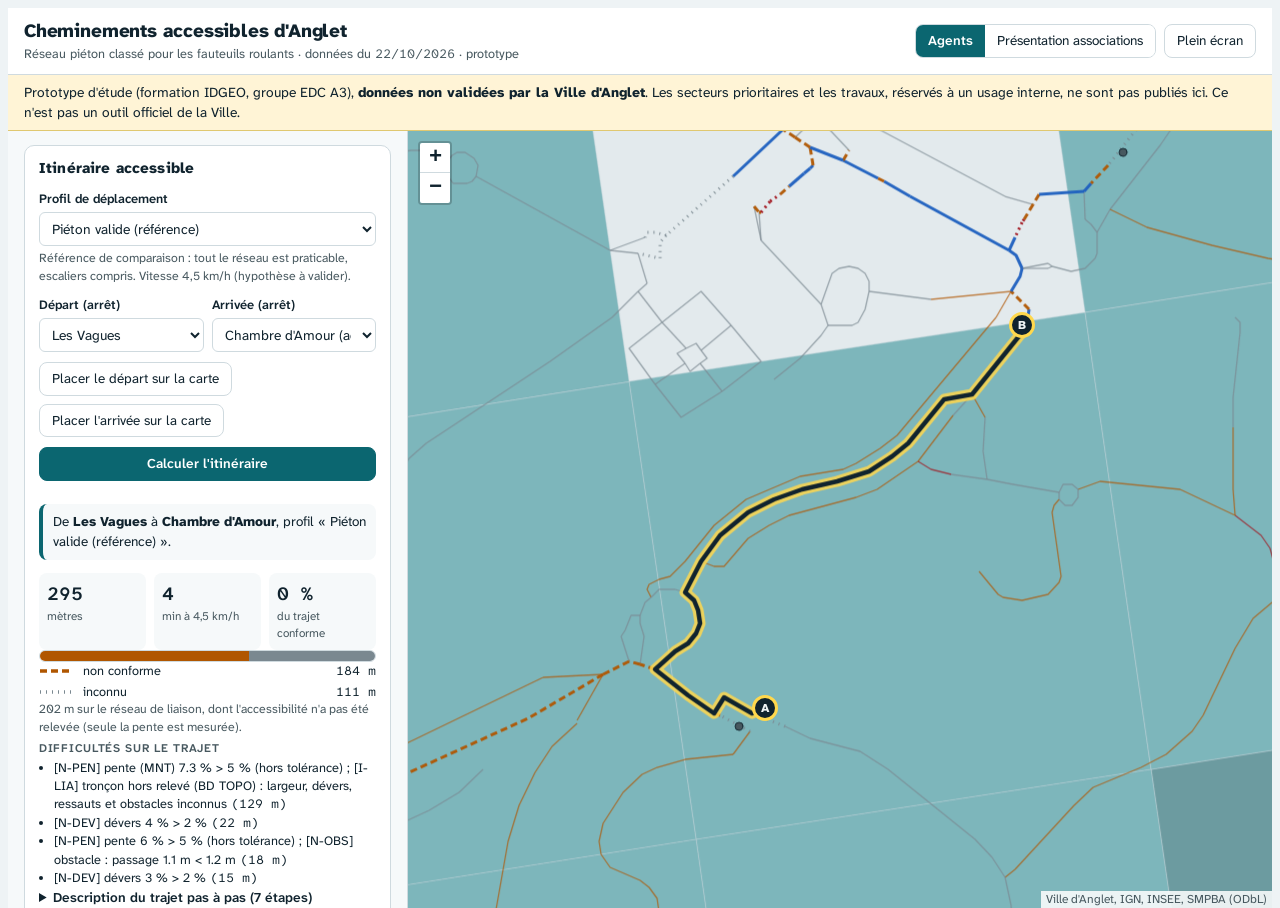
==== prototype/index.html @ 95d29a6c "Prototype de l'application PMR : version publique (sans secteurs prioritaires ni travaux) - prototyp" ====
<!doctype html>
<html lang="fr">
<head>
<meta charset="utf-8">
<meta name="viewport" content="width=device-width, initial-scale=1, viewport-fit=cover">
<title>Cheminements accessibles d'Anglet</title>
<link rel="stylesheet" href="polices/polices.css">
<style>
/* Leaflet 1.9.4, licence BSD-2 */
.leaflet-image-layer,.leaflet-layer,.leaflet-marker-icon,.leaflet-marker-shadow,.leaflet-pane,.leaflet-pane>canvas,.leaflet-pane>svg,.leaflet-tile,.leaflet-tile-container,.leaflet-zoom-box{position:absolute;left:0;top:0}.leaflet-container{overflow:hidden}.leaflet-marker-icon,.leaflet-marker-shadow,.leaflet-tile{-webkit-user-select:none;-moz-user-select:none;user-select:none;-webkit-user-drag:none}.leaflet-tile::selection{background:0 0}.leaflet-safari .leaflet-tile{image-rendering:-webkit-optimize-contrast}.leaflet-safari .leaflet-tile-container{width:1600px;height:1600px;-webkit-transform-origin:0 0}.leaflet-marker-icon,.leaflet-marker-shadow{display:block}.leaflet-container .leaflet-overlay-pane svg{max-width:none!important;max-height:none!important}.leaflet-container .leaflet-marker-pane img,.leaflet-container .leaflet-shadow-pane img,.leaflet-container .leaflet-tile,.leaflet-container .leaflet-tile-pane img,.leaflet-container img.leaflet-image-layer{max-width:none!important;max-height:none!important;width:auto;padding:0}.leaflet-container img.leaflet-tile{mix-blend-mode:plus-lighter}.leaflet-container.leaflet-touch-zoom{-ms-touch-action:pan-x pan-y;touch-action:pan-x pan-y}.leaflet-container.leaflet-touch-drag{-ms-touch-action:pinch-zoom;touch-action:none;touch-action:pinch-zoom}.leaflet-container.leaflet-touch-drag.leaflet-touch-zoom{-ms-touch-action:none;touch-action:none}.leaflet-container{-webkit-tap-highlight-color:transparent}.leaflet-container a{-webkit-tap-highlight-color:rgba(51,181,229,.4)}.leaflet-tile{filter:inherit;visibility:hidden}.leaflet-tile-loaded{visibility:inherit}.leaflet-zoom-box{width:0;height:0;-moz-box-sizing:border-box;box-sizing:border-box;z-index:800}.leaflet-overlay-pane svg{-moz-user-select:none}.leaflet-pane{z-index:400}.leaflet-tile-pane{z-index:200}.leaflet-overlay-pane{z-index:400}.leaflet-shadow-pane{z-index:500}.leaflet-marker-pane{z-index:600}.leaflet-tooltip-pane{z-index:650}.leaflet-popup-pane{z-index:700}.leaflet-map-pane canvas{z-index:100}.leaflet-map-pane svg{z-index:200}.leaflet-vml-shape{width:1px;height:1px}.lvml{behavior:url(#default#VML);display:inline-block;position:absolute}.leaflet-control{position:relative;z-index:800;pointer-events:visiblePainted;pointer-events:auto}.leaflet-bottom,.leaflet-top{position:absolute;z-index:1000;pointer-events:none}.leaflet-top{top:0}.leaflet-right{right:0}.leaflet-bottom{bottom:0}.leaflet-left{left:0}.leaflet-control{float:left;clear:both}.leaflet-right .leaflet-control{float:right}.leaflet-top .leaflet-control{margin-top:10px}.leaflet-bottom .leaflet-control{margin-bottom:10px}.leaflet-left .leaflet-control{margin-left:10px}.leaflet-right .leaflet-control{margin-right:10px}.leaflet-fade-anim .leaflet-popup{opacity:0;-webkit-transition:opacity .2s linear;-moz-transition:opacity .2s linear;transition:opacity .2s linear}.leaflet-fade-anim .leaflet-map-pane .leaflet-popup{opacity:1}.leaflet-zoom-animated{-webkit-transform-origin:0 0;-ms-transform-origin:0 0;transform-origin:0 0}svg.leaflet-zoom-animated{will-change:transform}.leaflet-zoom-anim .leaflet-zoom-animated{-webkit-transition:-webkit-transform .25s cubic-bezier(0,0,.25,1);-moz-transition:-moz-transform .25s cubic-bezier(0,0,.25,1);transition:transform .25s cubic-bezier(0,0,.25,1)}.leaflet-pan-anim .leaflet-tile,.leaflet-zoom-anim .leaflet-tile{-webkit-transition:none;-moz-transition:none;transition:none}.leaflet-zoom-anim .leaflet-zoom-hide{visibility:hidden}.leaflet-interactive{cursor:pointer}.leaflet-grab{cursor:-webkit-grab;cursor:-moz-grab;cursor:grab}.leaflet-crosshair,.leaflet-crosshair .leaflet-interactive{cursor:crosshair}.leaflet-control,.leaflet-popup-pane{cursor:auto}.leaflet-dragging .leaflet-grab,.leaflet-dragging .leaflet-grab .leaflet-interactive,.leaflet-dragging .leaflet-marker-draggable{cursor:move;cursor:-webkit-grabbing;cursor:-moz-grabbing;cursor:grabbing}.leaflet-image-layer,.leaflet-marker-icon,.leaflet-marker-shadow,.leaflet-pane>svg path,.leaflet-tile-container{pointer-events:none}.leaflet-image-layer.leaflet-interactive,.leaflet-marker-icon.leaflet-interactive,.leaflet-pane>svg path.leaflet-interactive,svg.leaflet-image-layer.leaflet-interactive path{pointer-events:visiblePainted;pointer-events:auto}.leaflet-container{background:#ddd;outline-offset:1px}.leaflet-container a{color:#0078a8}.leaflet-zoom-box{border:2px dotted #38f;background:rgba(255,255,255,.5)}.leaflet-container{font-family:"Helvetica Neue",Arial,Helvetica,sans-serif;font-size:12px;font-size:.75rem;line-height:1.5}.leaflet-bar{box-shadow:0 1px 5px rgba(0,0,0,.65);border-radius:4px}.leaflet-bar a{background-color:#fff;border-bottom:1px solid #ccc;width:26px;height:26px;line-height:26px;display:block;text-align:center;text-decoration:none;color:#000}.leaflet-bar a,.leaflet-control-layers-toggle{background-position:50% 50%;background-repeat:no-repeat;display:block}.leaflet-bar a:focus,.leaflet-bar a:hover{background-color:#f4f4f4}.leaflet-bar a:first-child{border-top-left-radius:4px;border-top-right-radius:4px}.leaflet-bar a:last-child{border-bottom-left-radius:4px;border-bottom-right-radius:4px;border-bottom:none}.leaflet-bar a.leaflet-disabled{cursor:default;background-color:#f4f4f4;color:#bbb}.leaflet-touch .leaflet-bar a{width:30px;height:30px;line-height:30px}.leaflet-touch .leaflet-bar a:first-child{border-top-left-radius:2px;border-top-right-radius:2px}.leaflet-touch .leaflet-bar a:last-child{border-bottom-left-radius:2px;border-bottom-right-radius:2px}.leaflet-control-zoom-in,.leaflet-control-zoom-out{font:bold 18px 'Lucida Console',Monaco,monospace;text-indent:1px}.leaflet-touch .leaflet-control-zoom-in,.leaflet-touch .leaflet-control-zoom-out{font-size:22px}.leaflet-control-layers{box-shadow:0 1px 5px rgba(0,0,0,.4);background:#fff;border-radius:5px}.leaflet-control-layers-toggle{background-image:url(images/layers.png);width:36px;height:36px}.leaflet-retina .leaflet-control-layers-toggle{background-image:url(images/layers-2x.png);background-size:26px 26px}.leaflet-touch .leaflet-control-layers-toggle{width:44px;height:44px}.leaflet-control-layers .leaflet-control-layers-list,.leaflet-control-layers-expanded .leaflet-control-layers-toggle{display:none}.leaflet-control-layers-expanded .leaflet-control-layers-list{display:block;position:relative}.leaflet-control-layers-expanded{padding:6px 10px 6px 6px;color:#333;background:#fff}.leaflet-control-layers-scrollbar{overflow-y:scroll;overflow-x:hidden;padding-right:5px}.leaflet-control-layers-selector{margin-top:2px;position:relative;top:1px}.leaflet-control-layers label{display:block;font-size:13px;font-size:1.08333em}.leaflet-control-layers-separator{height:0;border-top:1px solid #ddd;margin:5px -10px 5px -6px}.leaflet-default-icon-path{background-image:url(images/marker-icon.png)}.leaflet-container .leaflet-control-attribution{background:#fff;background:rgba(255,255,255,.8);margin:0}.leaflet-control-attribution,.leaflet-control-scale-line{padding:0 5px;color:#333;line-height:1.4}.leaflet-control-attribution a{text-decoration:none}.leaflet-control-attribution a:focus,.leaflet-control-attribution a:hover{text-decoration:underline}.leaflet-attribution-flag{display:inline!important;vertical-align:baseline!important;width:1em;height:.6669em}.leaflet-left .leaflet-control-scale{margin-left:5px}.leaflet-bottom .leaflet-control-scale{margin-bottom:5px}.leaflet-control-scale-line{border:2px solid #777;border-top:none;line-height:1.1;padding:2px 5px 1px;white-space:nowrap;-moz-box-sizing:border-box;box-sizing:border-box;background:rgba(255,255,255,.8);text-shadow:1px 1px #fff}.leaflet-control-scale-line:not(:first-child){border-top:2px solid #777;border-bottom:none;margin-top:-2px}.leaflet-control-scale-line:not(:first-child):not(:last-child){border-bottom:2px solid #777}.leaflet-touch .leaflet-bar,.leaflet-touch .leaflet-control-attribution,.leaflet-touch .leaflet-control-layers{box-shadow:none}.leaflet-touch .leaflet-bar,.leaflet-touch .leaflet-control-layers{border:2px solid rgba(0,0,0,.2);background-clip:padding-box}.leaflet-popup{position:absolute;text-align:center;margin-bottom:20px}.leaflet-popup-content-wrapper{padding:1px;text-align:left;border-radius:12px}.leaflet-popup-content{margin:13px 24px 13px 20px;line-height:1.3;font-size:13px;font-size:1.08333em;min-height:1px}.leaflet-popup-content p{margin:17px 0;margin:1.3em 0}.leaflet-popup-tip-container{width:40px;height:20px;position:absolute;left:50%;margin-top:-1px;margin-left:-20px;overflow:hidden;pointer-events:none}.leaflet-popup-tip{width:17px;height:17px;padding:1px;margin:-10px auto 0;pointer-events:auto;-webkit-transform:rotate(45deg);-moz-transform:rotate(45deg);-ms-transform:rotate(45deg);transform:rotate(45deg)}.leaflet-popup-content-wrapper,.leaflet-popup-tip{background:#fff;color:#333;box-shadow:0 3px 14px rgba(0,0,0,.4)}.leaflet-container a.leaflet-popup-close-button{position:absolute;top:0;right:0;border:none;text-align:center;width:24px;height:24px;font:16px/24px Tahoma,Verdana,sans-serif;color:#757575;text-decoration:none;background:0 0}.leaflet-container a.leaflet-popup-close-button:focus,.leaflet-container a.leaflet-popup-close-button:hover{color:#585858}.leaflet-popup-scrolled{overflow:auto}.leaflet-oldie .leaflet-popup-content-wrapper{-ms-zoom:1}.leaflet-oldie .leaflet-popup-tip{width:24px;margin:0 auto}.leaflet-oldie .leaflet-control-layers,.leaflet-oldie .leaflet-control-zoom,.leaflet-oldie .leaflet-popup-content-wrapper,.leaflet-oldie .leaflet-popup-tip{border:1px solid #999}.leaflet-div-icon{background:#fff;border:1px solid #666}.leaflet-tooltip{position:absolute;padding:6px;background-color:#fff;border:1px solid #fff;border-radius:3px;color:#222;white-space:nowrap;-webkit-user-select:none;-moz-user-select:none;-ms-user-select:none;user-select:none;pointer-events:none;box-shadow:0 1px 3px rgba(0,0,0,.4)}.leaflet-tooltip.leaflet-interactive{cursor:pointer;pointer-events:auto}.leaflet-tooltip-bottom:before,.leaflet-tooltip-left:before,.leaflet-tooltip-right:before,.leaflet-tooltip-top:before{position:absolute;pointer-events:none;border:6px solid transparent;background:0 0;content:""}.leaflet-tooltip-bottom{margin-top:6px}.leaflet-tooltip-top{margin-top:-6px}.leaflet-tooltip-bottom:before,.leaflet-tooltip-top:before{left:50%;margin-left:-6px}.leaflet-tooltip-top:before{bottom:0;margin-bottom:-12px;border-top-color:#fff}.leaflet-tooltip-bottom:before{top:0;margin-top:-12px;margin-left:-6px;border-bottom-color:#fff}.leaflet-tooltip-left{margin-left:-6px}.leaflet-tooltip-right{margin-left:6px}.leaflet-tooltip-left:before,.leaflet-tooltip-right:before{top:50%;margin-top:-6px}.leaflet-tooltip-left:before{right:0;margin-right:-12px;border-left-color:#fff}.leaflet-tooltip-right:before{left:0;margin-left:-12px;border-right-color:#fff}@media print{.leaflet-control{-webkit-print-color-adjust:exact;print-color-adjust:exact}}
</style>
<style>
/* Mise en page : bandeau, puis panneau de commandes à gauche et carte à droite ;
   sous 860 px, la carte passe au-dessus et le panneau en dessous. */
:root {
  --bg: #eef3f5; --surface: #ffffff; --surface-2: #f6f9fa; --ink: #10232e; --ink-2: #47585f;
  --line: #cfdadf; --accent: #0b6670; --accent-ink: #ffffff; --focus: #c2410c;
  --map-bg: #e3eaed; --map-ink: #8a9aa2; --route: #10232e; --route-halo: #ffd84d;
  --c-ok: #1d5fbf; --c-nc: #b05600; --c-bl: #a1121b; --c-in: #7a8890;
  --th-0: #e6f2f2; --th-1: #b4dbdc; --th-2: #6fb7bb; --th-3: #2b8a92; --th-4: #0b5a62;
  --f-display: "Atkinson Hyperlegible Next", "Segoe UI", system-ui, sans-serif;
  --f-body: "Atkinson Hyperlegible Next", "Segoe UI", system-ui, sans-serif;
  --f-data: "Atkinson Hyperlegible Mono", ui-monospace, "Consolas", monospace;
  --base: 15px;
}
@media (prefers-color-scheme: dark) {
  :root:not([data-theme="light"]) {
    --bg: #0c171c; --surface: #13232a; --surface-2: #182c34; --ink: #e5eef1; --ink-2: #a9bac1;
    --line: #2b414b; --accent: #4cb5be; --accent-ink: #06191c; --focus: #ff9a5c;
    --map-bg: #0a1418; --map-ink: #3d525b; --route: #ffffff; --route-halo: #b8860b;
    --c-ok: #6ea8ff; --c-nc: #f29b3a; --c-bl: #ff6d6d; --c-in: #8d9ca4;
    --th-0: #16343a; --th-1: #1d5a60; --th-2: #2b8a92; --th-3: #5fbcc3; --th-4: #b7e7ea;
    color-scheme: dark;
  }
}
:root[data-theme="dark"] {
  --bg: #0c171c; --surface: #13232a; --surface-2: #182c34; --ink: #e5eef1; --ink-2: #a9bac1;
  --line: #2b414b; --accent: #4cb5be; --accent-ink: #06191c; --focus: #ff9a5c;
  --map-bg: #0a1418; --map-ink: #3d525b; --route: #ffffff; --route-halo: #b8860b;
  --c-ok: #6ea8ff; --c-nc: #f29b3a; --c-bl: #ff6d6d; --c-in: #8d9ca4;
  --th-0: #16343a; --th-1: #1d5a60; --th-2: #2b8a92; --th-3: #5fbcc3; --th-4: #b7e7ea;
  color-scheme: dark;
}
*, *::before, *::after { box-sizing: border-box; }
html, body { height: 100%; }
body { background: var(--bg); color: var(--ink); font-family: var(--f-body); font-size: var(--base); line-height: 1.45; }
.app { height: 100%; display: flex; flex-direction: column; font-size: var(--base); }
.app.presentation { --base: 19px; }
.saut { position: absolute; left: -9999px; top: 0; background: var(--accent); color: var(--accent-ink); padding: .5em 1em; z-index: 2000; }
.saut:focus { left: 16px; top: 8px; }
:focus-visible { outline: 3px solid var(--focus); outline-offset: 2px; }

header.bandeau { display: flex; flex-wrap: wrap; align-items: center; gap: 10px 24px; padding: 10px 16px; background: var(--surface); border-bottom: 1px solid var(--line); }
.marque { display: flex; flex-direction: column; min-width: 0; }
.marque h1 { margin: 0; font-family: var(--f-display); font-weight: 800; font-size: 1.25em; letter-spacing: -.01em; text-wrap: balance; }
.marque p { margin: 0; color: var(--ink-2); font-size: .85em; }
.modes { margin-left: auto; display: flex; flex-wrap: wrap; gap: 8px; align-items: center; }
.bascule { display: inline-flex; border: 1px solid var(--line); border-radius: 8px; overflow: hidden; }
.bascule button { font: inherit; font-size: .9em; padding: 6px 12px; border: 0; background: var(--surface); color: var(--ink); cursor: pointer; }
.bascule button[aria-pressed="true"] { background: var(--accent); color: var(--accent-ink); font-weight: 600; }
.btn { font: inherit; font-size: .9em; padding: 6px 12px; border: 1px solid var(--line); border-radius: 8px; background: var(--surface); color: var(--ink); cursor: pointer; }
.btn:hover { border-color: var(--accent); }
.btn.principal { background: var(--accent); color: var(--accent-ink); border-color: var(--accent); font-weight: 600; }

.corps { flex: 1; min-height: 0; display: grid; grid-template-columns: minmax(300px, 400px) 1fr; }
aside.panneau { min-width: 0; overflow-y: auto; background: var(--surface-2); border-right: 1px solid var(--line); padding: 14px 16px 24px; display: flex; flex-direction: column; gap: 14px; }
.carte-zone { position: relative; min-width: 0; min-height: 0; }
#carte { position: absolute; inset: 0; background: var(--map-bg); }
.leaflet-container { font-family: var(--f-body); background: var(--map-bg); }
.leaflet-control-attribution { background: color-mix(in srgb, var(--surface) 85%, transparent) !important; color: var(--ink-2) !important; }
.leaflet-control-attribution a { color: var(--accent) !important; }
.leaflet-bar a { background: var(--surface); color: var(--ink); border-color: var(--line); }

section.bloc { background: var(--surface); border: 1px solid var(--line); border-radius: 10px; padding: 12px 14px; display: flex; flex-direction: column; gap: 10px; }
section.bloc > h2 { margin: 0; font-family: var(--f-display); font-size: 1em; font-weight: 800; letter-spacing: .01em; }
.etiquette { font-size: .78em; font-weight: 600; text-transform: uppercase; letter-spacing: .06em; color: var(--ink-2); }
.champ { display: flex; flex-direction: column; gap: 4px; min-width: 0; }
.champ label { font-size: .85em; font-weight: 600; }
select, input[type="date"] { font: inherit; font-size: .92em; padding: 6px 8px; border: 1px solid var(--line); border-radius: 6px; background: var(--surface); color: var(--ink); width: 100%; min-width: 0; }
.ligne { display: flex; flex-wrap: wrap; gap: 8px; align-items: end; }
.ligne > .champ { flex: 1 1 140px; }
.case { display: flex; gap: 8px; align-items: flex-start; font-size: .9em; }
.case input { margin-top: .25em; accent-color: var(--accent); }
.aide { font-size: .82em; color: var(--ink-2); margin: 0; }
.donnee { font-family: var(--f-data); font-variant-numeric: tabular-nums; }

.resume { display: grid; grid-template-columns: repeat(3, 1fr); gap: 8px; }
.resume div { background: var(--surface-2); border-radius: 8px; padding: 8px; display: flex; flex-direction: column; }
.resume b { font-family: var(--f-data); font-size: 1.25em; font-variant-numeric: tabular-nums; }
.resume span { font-size: .78em; color: var(--ink-2); }
.barre { display: flex; height: 12px; border-radius: 6px; overflow: hidden; border: 1px solid var(--line); }
.barre i { display: block; height: 100%; }
.repartition { display: grid; grid-template-columns: auto 1fr auto; gap: 2px 10px; font-size: .85em; align-items: center; }
.etat { padding: 8px 10px; border-radius: 8px; font-size: .9em; border-left: 4px solid var(--accent); background: var(--surface-2); }
.etat.alerte { border-left-color: var(--c-bl); }
ol.etapes { margin: 0; padding-left: 1.4em; font-size: .88em; display: flex; flex-direction: column; gap: 3px; }
ol.etapes .classe { font-weight: 600; }
ul.alertes { margin: 0; padding-left: 1.2em; font-size: .85em; }

.legende { display: grid; grid-template-columns: 34px 1fr; gap: 4px 10px; align-items: center; font-size: .85em; }
.legende svg { display: block; }
.echelle-th { display: flex; flex-direction: column; gap: 3px; font-size: .82em; }
.echelle-th div { display: flex; gap: 8px; align-items: center; }
.echelle-th i { width: 22px; height: 12px; border: 1px solid var(--line); display: inline-block; }

.tableau { overflow-x: auto; }
table { border-collapse: collapse; width: 100%; font-size: .8em; }
th, td { border-bottom: 1px solid var(--line); padding: 4px 6px; text-align: right; white-space: nowrap; }
th:first-child, td:first-child { text-align: left; white-space: normal; }
th { color: var(--ink-2); font-weight: 600; }
details summary { cursor: pointer; font-weight: 600; font-size: .9em; }
.bulle { font-size: 13px; line-height: 1.35; }
.bulle b { font-weight: 700; }
.marqueur { width: 26px; height: 26px; border-radius: 50%; background: var(--route); color: var(--bg); font-weight: 800; display: grid; place-items: center; border: 3px solid var(--route-halo); font-family: var(--f-display); }
.note-proto { font-size: .78em; color: var(--ink-2); border-top: 1px dashed var(--line); padding-top: 8px; margin: 0; }

.presentation .agents-seul { display: none !important; }
.presentation aside.panneau { gap: 18px; }
@media (max-width: 860px) {
  html, body { height: auto; }
  .app { height: auto; }
  .corps { display: flex; flex-direction: column; }
  .carte-zone { height: 62svh; min-height: 340px; order: 1; }
  aside.panneau { order: 2; border-right: 0; border-top: 1px solid var(--line); overflow: visible; }
  .modes { margin-left: 0; }
}
@media (max-width: 480px) { .ligne > .champ { flex-basis: 100%; } .modes { width: 100%; } }
@media (prefers-reduced-motion: reduce) { * { scroll-behavior: auto !important; transition: none !important; } }
</style>

</head>
<body>
<div class="app" id="app">
  <a class="saut" href="#bloc-itineraire">Aller au calcul d'itinéraire</a>
  <header class="bandeau">
    <div class="marque">
      <h1>Cheminements accessibles d'Anglet</h1>
      <p>Réseau piéton classé pour les fauteuils roulants · données du <span id="date-donnees" class="donnee"></span> · prototype</p>
    </div>
    <div class="modes">
      <div class="bascule" role="group" aria-label="Public">
        <button type="button" id="mode-agents" aria-pressed="true">Agents</button>
        <button type="button" id="mode-presentation" aria-pressed="false">Présentation associations</button>
      </div>
      <button type="button" class="btn" id="plein-ecran">Plein écran</button>
    </div>
  </header>

  <p role="note" style="margin:0;padding:.55em 16px;background:#fff4d6;color:#10232e;border-bottom:1px solid #e0c870;font-size:.92em">Prototype d'étude (formation IDGEO, groupe EDC A3), <b>données non validées par la Ville d'Anglet</b>. Les secteurs prioritaires et les travaux, réservés à un usage interne, ne sont pas publiés ici. Ce n'est pas un outil officiel de la Ville.</p>
  <div class="corps">
    <aside class="panneau" aria-label="Commandes et résultats">
      <section class="bloc" id="bloc-itineraire" aria-labelledby="t-itineraire">
        <h2 id="t-itineraire">Itinéraire accessible</h2>
        <div class="champ">
          <label for="profil">Profil de déplacement</label>
          <select id="profil"></select>
          <p class="aide" id="profil-aide"></p>
        </div>
        <div class="ligne">
          <div class="champ"><label for="depart">Départ (arrêt)</label><select id="depart"></select></div>
          <div class="champ"><label for="arrivee">Arrivée (arrêt)</label><select id="arrivee"></select></div>
        </div>
        <div class="ligne">
          <button type="button" class="btn" id="placer-depart">Placer le départ sur la carte</button>
          <button type="button" class="btn" id="placer-arrivee">Placer l'arrivée sur la carte</button>
        </div>
        <div class="ligne interne">
          <div class="champ"><label for="date-trajet">Date du trajet</label><input type="date" id="date-trajet"></div>
          <label class="case" for="eviter-travaux"><input type="checkbox" id="eviter-travaux" checked> <span>Éviter les chantiers en cours à cette date</span></label>
        </div>
        <button type="button" class="btn principal" id="calculer">Calculer l'itinéraire</button>
        <div id="resultat" aria-live="polite"></div>
      </section>

      <section class="bloc" aria-labelledby="t-couches">
        <h2 id="t-couches">Couches</h2>
        <label class="case" for="c-releve"><input type="checkbox" id="c-releve" checked> <span>Cheminements relevés (standard CNIG)</span></label>
        <label class="case" for="c-liaison"><input type="checkbox" id="c-liaison" checked> <span>Réseau de liaison (BD TOPO, non relevé)</span></label>
        <label class="case" for="c-arrets"><input type="checkbox" id="c-arrets" checked> <span>Arrêts de bus</span></label>
        <label class="case agents-seul interne" for="c-prioritaires"><input type="checkbox" id="c-prioritaires"> <span>Tronçons à aménager en priorité (document de travail)</span></label>
        <div class="legende" id="legende" role="group" aria-label="Légende du réseau"></div>
      </section>

      <section class="bloc interne" aria-labelledby="t-travaux">
        <h2 id="t-travaux">Travaux sur une période</h2>
        <div class="ligne">
          <div class="champ"><label for="periode-debut">Du</label><input type="date" id="periode-debut"></div>
          <div class="champ"><label for="periode-fin">Au</label><input type="date" id="periode-fin"></div>
        </div>
        <div id="liste-chantiers" aria-live="polite"></div>
      </section>

      <section class="bloc" aria-labelledby="t-theme">
        <h2 id="t-theme">Carte thématique</h2>
        <div class="champ">
          <label for="theme">Indicateur</label>
          <select id="theme"></select>
        </div>
        <div class="echelle-th" id="echelle-theme"></div>
        <details class="agents-seul" id="details-quartiers">
          <summary>Tableau des indicateurs par quartier</summary>
          <div class="tableau" id="tableau-quartiers"></div>
        </details>
      </section>

      <p class="note-proto">Prototype de démonstration. En production, cette interface est servie par le portail geOrchestra de la collectivité : l'accès « agents » et les couches de travail passent par l'authentification (annuaire, rôles), les itinéraires sont calculés par pgRouting sur le serveur. Sources : Ville d'Anglet (relevé CNIG), IGN (BD TOPO, LiDAR HD), INSEE (Filosofi), Syndicat des mobilités Pays Basque-Adour (GTFS, ODbL). Traitement : groupe EDC A3 (IDGEO).</p>
    </aside>

    <div class="carte-zone">
      <div id="carte" role="region" aria-label="Carte du réseau piéton. Les résultats d'itinéraire sont aussi décrits en texte dans le panneau."></div>
    </div>
  </div>
</div>

<script type="application/json" id="donnees">{"meta":{"date":"2026-10-22","x0":-160000,"y0":4340000,"k":100000,"duree_max":45.0,"public":true},"profils":{"pieton":{"nom":"Piéton valide (référence)","vitesse":4.5,"aide":"Référence de comparaison : tout le réseau est praticable, escaliers compris. Vitesse 4,5 km/h (hypothèse à valider).","ecarts":[]},"fre":{"nom":"Fauteuil roulant électrique","vitesse":4.0,"aide":"Évite les tronçons bloquants (escalier, pente > 12 %, passage < 0,80 m, ressaut > 4 cm). Accepte les tronçons non conformes en les pénalisant (x 1,5) et les tronçons non mesurés (x 1,25). Vitesse 4 km/h.","ecarts":[[3,1.5,1.5],[5,1.25,1.25],[6,null,null],[7,1.5,1.5],[8,1.5,1.5],[9,1.5,1.5],[10,1.5,1.5],[12,1.5,1.5],[14,1.5,1.5],[15,1.5,1.5],[17,1.5,1.5],[18,1.5,1.5],[20,1.5,1.5],[21,1.5,1.5],[22,1.5,1.5],[25,1.5,1.5],[26,1.5,1.5],[28,1.5,1.5],[31,1.5,1.5],[33,null,null],[35,1.5,1.5],[36,1.5,1.5],[37,1.25,1.25],[38,1.5,1.5],[40,1.5,1.5],[42,1.5,1.5],[43,1.5,1.5],[44,1.5,1.5],[45,null,null],[46,1.25,1.25],[47,1.5,1.5],[48,1.5,1.5],[49,null,null],[50,1.5,1.5],[51,1.5,1.5],[53,1.5,1.5],[55,1.5,1.5],[56,null,null],[57,1.5,1.5],[61,1.5,1.5],[64,1.5,1.5],[65,1.5,1.5],[67,1.5,1.5],[68,1.5,1.5],[70,1.5,1.5],[73,1.5,1.5],[75,1.5,1.5],[76,1.5,1.5],[78,1.5,1.5],[79,1.5,1.5],[81,1.5,1.5],[82,1.5,1.5],[83,1.25,1.25],[84,null,null],[85,null,null],[86,1.25,1.25],[87,1.5,1.5],[90,null,null],[91,1.5,1.5],[93,1.5,1.5],[94,1.5,1.5],[95,1.5,1.5],[97,null,null],[98,1.5,1.5],[99,1.25,1.25],[100,1.5,1.5],[102,1.5,1.5],[104,null,null],[106,1.25,1.25],[107,1.5,1.5],[110,1.5,1.5],[111,null,null],[113,1.5,1.5],[114,1.5,1.5],[115,1.5,1.5],[116,null,null],[117,null,null],[118,1.5,1.5],[119,1.5,1.5],[120,1.5,1.5],[121,1.25,1.25],[122,1.5,1.5],[125,1.5,1.5],[126,1.5,1.5],[128,1.5,1.5],[130,1.5,1.5],[133,1.5,1.5],[134,null,null],[135,1.5,1.5],[136,null,null],[137,1.5,1.5],[138,null,null],[140,1.5,1.5],[142,1.5,1.5],[143,1.25,1.25],[145,null,null],[146,1.5,1.5],[147,1.5,1.5],[150,1.5,1.5],[151,1.5,1.5],[152,1.5,1.5],[153,null,null],[155,1.25,1.25],[156,1.5,1.5],[157,null,null],[159,1.5,1.5],[160,1.5,1.5],[161,1.5,1.5],[162,1.5,1.5],[163,1.25,1.25],[165,1.5,1.5],[166,1.5,1.5],[167,1.5,1.5],[168,1.5,1.5],[170,1.5,1.5],[171,null,null],[172,1.5,1.5],[173,1.25,1.25],[174,1.5,1.5],[175,1.5,1.5],[177,1.5,1.5],[179,1.5,1.5],[180,1.5,1.5],[181,null,null],[182,1.5,1.5],[183,null,null],[184,null,null],[185,null,null],[187,1.25,1.25],[188,1.5,1.5],[189,1.5,1.5],[191,1.5,1.5],[192,1.5,1.5],[193,null,null],[196,1.25,1.25],[197,1.5,1.5],[199,1.5,1.5],[200,1.5,1.5],[202,1.5,1.5],[203,1.5,1.5],[204,1.5,1.5],[205,1.5,1.5],[208,1.25,1.25],[209,null,null],[210,1.5,1.5],[211,null,null],[212,1.5,1.5],[213,1.5,1.5],[215,1.5,1.5],[217,null,null],[218,null,null],[220,null,null],[221,1.25,1.25],[222,1.5,1.5],[223,1.5,1.5],[224,1.5,1.5],[225,1.5,1.5],[226,1.25,1.25],[227,1.5,1.5],[230,1.5,1.5],[232,1.5,1.5],[235,null,null],[238,1.5,1.5],[239,1.5,1.5],[243,1.5,1.5],[245,1.5,1.5],[247,1.5,1.5],[249,1.5,1.5],[250,1.5,1.5],[252,1.5,1.5],[253,1.5,1.5],[254,1.25,1.25],[255,1.5,1.5],[256,1.5,1.5],[257,null,null],[259,1.5,1.5],[260,null,null],[261,1.5,1.5],[262,null,null],[263,1.5,1.5],[264,null,null],[265,1.5,1.5],[267,1.5,1.5],[269,null,null],[270,1.5,1.5],[271,1.5,1.5],[274,1.25,1.25],[275,1.25,1.25],[278,null,null],[279,1.5,1.5],[280,1.25,1.25],[282,1.5,1.5],[283,1.5,1.5],[286,1.25,1.25],[287,1.5,1.5],[288,1.5,1.5],[289,1.5,1.5],[290,1.5,1.5],[291,1.25,1.25],[293,null,null],[294,1.5,1.5],[297,1.5,1.5],[298,1.5,1.5],[300,1.5,1.5],[301,1.5,1.5],[302,1.5,1.5],[303,1.5,1.5],[305,1.5,1.5],[307,null,null],[311,1.5,1.5],[312,1.5,1.5],[313,1.5,1.5],[315,1.5,1.5],[316,1.5,1.5],[317,1.5,1.5],[318,null,null],[319,1.5,1.5],[323,1.25,1.25],[324,1.5,1.5],[325,null,null],[326,1.5,1.5],[327,1.5,1.5],[328,1.5,1.5],[329,1.5,1.5],[330,1.5,1.5],[331,1.5,1.5],[333,1.5,1.5],[335,1.5,1.5],[336,1.5,1.5],[337,1.5,1.5],[338,1.5,1.5],[341,1.25,1.25],[343,1.5,1.5],[345,1.5,1.5],[347,null,null],[348,null,null],[349,1.5,1.5],[352,1.5,1.5],[354,1.5,1.5],[355,1.25,1.25],[356,1.5,1.5],[357,1.5,1.5],[361,1.5,1.5],[362,1.5,1.5],[363,1.5,1.5],[367,1.5,1.5],[369,1.5,1.5],[370,1.5,1.5],[371,1.5,1.5],[372,1.5,1.5],[376,1.5,1.5],[378,1.5,1.5],[380,1.5,1.5],[381,1.25,1.25],[382,1.5,1.5],[383,1.25,1.25],[384,1.5,1.5],[386,1.5,1.5],[387,1.5,1.5],[388,1.5,1.5],[390,1.5,1.5],[391,1.5,1.5],[393,null,null],[394,1.5,1.5],[395,null,null],[396,1.5,1.5],[397,1.5,1.5],[398,1.5,1.5],[400,null,null],[402,1.25,1.25],[403,1.5,1.5],[405,1.5,1.5],[406,1.25,1.25],[407,1.5,1.5],[408,1.5,1.5],[409,1.5,1.5],[410,null,null],[412,1.5,1.5],[413,1.5,1.5],[417,null,null],[418,1.5,1.5],[423,1.5,1.5],[425,1.5,1.5],[427,1.5,1.5],[429,1.5,1.5],[430,null,null],[432,1.5,1.5],[433,1.5,1.5],[435,1.5,1.5],[436,1.5,1.5],[437,1.5,1.5],[439,1.5,1.5],[440,1.5,1.5],[442,null,null],[444,1.5,1.5],[445,1.5,1.5],[446,1.5,1.5],[448,1.5,1.5],[449,1.5,1.5],[450,1.5,1.5],[452,1.5,1.5],[453,1.5,1.5],[454,1.5,1.5],[455,1.5,1.5],[456,1.5,1.5],[457,1.5,1.5],[458,1.5,1.5],[459,1.5,1.5],[460,1.5,1.5],[461,1.5,1.5],[462,1.5,1.5],[463,1.5,1.5],[464,1.5,1.5],[465,null,null],[466,1.5,1.5],[467,1.5,1.5],[468,1.5,1.5],[470,1.5,1.5],[471,1.5,1.5],[472,1.5,1.5],[475,1.5,1.5],[476,null,null],[477,1.5,1.5],[479,1.5,1.5],[480,null,null],[481,1.5,1.5],[482,1.25,1.25],[484,1.5,1.5],[487,1.5,1.5],[488,1.5,1.5],[490,1.25,1.25],[491,null,null],[492,1.5,1.5],[495,1.5,1.5],[499,1.5,1.5],[500,null,null],[501,1.5,1.5],[503,1.5,1.5],[506,1.5,1.5],[507,null,null],[508,1.5,1.5],[509,1.5,1.5],[510,null,null],[511,1.25,1.25],[512,null,null],[513,1.5,1.5],[514,1.5,1.5],[515,null,null],[516,1.5,1.5],[517,1.5,1.5],[518,1.5,1.5],[519,1.5,1.5],[521,null,null],[523,1.5,1.5],[524,1.5,1.5],[525,1.5,1.5],[526,1.5,1.5],[528,1.5,1.5],[530,null,null],[532,null,null],[533,1.5,1.5],[535,1.5,1.5],[537,null,null],[538,1.5,1.5],[539,null,null],[540,1.5,1.5],[541,1.5,1.5],[542,1.25,1.25],[543,1.5,1.5],[544,null,null],[545,null,null],[546,1.5,1.5],[547,1.25,1.25],[548,1.5,1.5],[549,1.5,1.5],[550,1.5,1.5],[551,1.25,1.25],[552,null,null],[553,null,null],[554,1.5,1.5],[557,1.5,1.5],[559,1.5,1.5],[562,1.5,1.5],[566,1.25,1.25],[569,1.5,1.5],[570,1.5,1.5],[571,1.5,1.5],[572,1.5,1.5],[573,1.5,1.5],[574,1.5,1.5],[575,null,null],[576,null,null],[577,1.5,1.5],[578,null,null],[579,1.5,1.5],[580,1.5,1.5],[582,null,null],[583,1.5,1.5],[585,null,null],[587,1.5,1.5],[588,1.5,1.5],[589,1.5,1.5],[590,1.5,1.5],[591,1.5,1.5],[592,1.25,1.25],[593,1.5,1.5],[594,1.5,1.5],[595,null,null],[596,1.25,1.25],[597,1.5,1.5],[598,1.5,1.5],[601,1.5,1.5],[606,1.5,1.5],[607,1.5,1.5],[609,1.5,1.5],[610,1.5,1.5],[611,null,null],[613,1.5,1.5],[614,1.5,1.5],[617,1.5,1.5],[620,1.5,1.5],[621,null,null],[623,1.5,1.5],[624,1.5,1.5],[625,1.5,1.5],[626,null,null],[628,1.5,1.5],[630,1.5,1.5],[631,1.5,1.5],[632,1.5,1.5],[633,1.5,1.5],[635,1.5,1.5],[636,1.5,1.5],[638,1.5,1.5],[640,null,null],[641,1.5,1.5],[642,1.5,1.5],[643,1.5,1.5],[644,1.5,1.5],[645,1.5,1.5],[648,1.5,1.5],[649,null,null],[650,1.25,1.25],[652,1.5,1.5],[653,null,null],[654,1.5,1.5],[656,1.5,1.5],[657,null,null],[658,1.5,1.5],[659,1.5,1.5],[660,null,null],[661,1.5,1.5],[662,null,null],[663,1.5,1.5],[665,1.5,1.5],[666,1.5,1.5],[668,1.5,1.5],[669,1.25,1.25],[670,null,null],[671,1.5,1.5],[672,1.5,1.5],[674,1.5,1.5],[676,1.5,1.5],[677,1.5,1.5],[678,1.5,1.5],[679,1.5,1.5],[680,1.5,1.5],[682,1.5,1.5],[683,1.5,1.5],[684,1.5,1.5],[687,1.5,1.5],[689,1.5,1.5],[691,1.25,1.25],[694,1.5,1.5],[696,1.5,1.5],[697,1.5,1.5],[700,1.5,1.5],[701,1.5,1.5],[703,null,null],[704,1.5,1.5],[705,1.5,1.5],[707,1.5,1.5],[708,1.5,1.5],[709,1.5,1.5],[710,1.5,1.5],[711,1.5,1.5],[712,1.5,1.5],[714,1.5,1.5],[715,1.5,1.5],[719,null,null],[720,null,null],[721,1.5,1.5],[722,1.5,1.5],[723,1.5,1.5],[724,1.5,1.5],[725,1.5,1.5],[727,1.5,1.5],[728,null,null],[730,null,null],[733,1.5,1.5],[734,1.5,1.5],[735,1.5,1.5],[736,1.5,1.5],[740,1.5,1.5],[742,null,null],[744,1.5,1.5],[745,1.5,1.5],[746,1.25,1.25],[747,1.5,1.5],[748,1.5,1.5],[750,1.5,1.5],[751,1.5,1.5],[753,1.25,1.25],[755,1.5,1.5],[756,1.5,1.5],[757,1.5,1.5],[758,null,null],[759,1.5,1.5],[760,1.5,1.5],[761,null,null],[762,1.5,1.5],[764,1.25,1.25],[765,null,null],[767,1.25,1.25],[769,1.5,1.5],[771,1.5,1.5],[772,1.5,1.5],[773,1.5,1.5],[774,1.5,1.5],[777,null,null],[778,1.5,1.5],[779,1.25,1.25],[780,1.5,1.5],[781,null,null],[782,1.5,1.5],[783,1.5,1.5],[784,1.25,1.25],[785,1.5,1.5],[786,null,null],[787,1.5,1.5],[788,null,null],[789,1.25,1.25],[792,1.5,1.5],[793,1.5,1.5],[795,null,null],[796,1.5,1.5],[798,null,null],[799,1.5,1.5],[800,null,null],[802,1.25,1.25],[805,1.5,1.5],[806,1.5,1.5],[807,1.5,1.5],[809,null,null],[810,null,null],[811,1.5,1.5],[812,null,null],[813,1.5,1.5],[814,1.5,1.5],[815,1.5,1.5],[817,1.5,1.5],[818,1.5,1.5],[819,1.5,1.5],[820,1.5,1.5],[821,1.5,1.5],[822,1.5,1.5],[823,null,null],[824,1.5,1.5],[825,null,null],[826,1.5,1.5],[827,1.5,1.5],[828,null,null],[830,1.5,1.5],[831,1.5,1.5],[832,1.25,1.25],[833,1.5,1.5],[834,1.5,1.5],[835,1.5,1.5],[837,1.5,1.5],[838,1.5,1.5],[839,1.5,1.5],[843,1.5,1.5],[846,null,null],[847,1.5,1.5],[848,1.5,1.5],[849,1.5,1.5],[850,1.5,1.5],[851,1.5,1.5],[852,1.5,1.5],[855,1.5,1.5],[857,1.5,1.5],[858,1.5,1.5],[859,1.5,1.5],[860,1.5,1.5],[863,1.5,1.5],[865,1.5,1.5],[867,1.5,1.5],[868,1.5,1.5],[869,null,null],[870,1.5,1.5],[871,1.5,1.5],[872,1.5,1.5],[873,1.5,1.5],[875,1.25,1.25],[876,1.25,1.25],[877,1.5,1.5],[878,1.5,1.5],[880,null,null],[881,1.5,1.5],[882,1.5,1.5],[883,1.5,1.5],[884,1.5,1.5],[885,1.5,1.5],[886,1.5,1.5],[887,1.5,1.5],[888,1.25,1.25],[890,null,null],[891,1.5,1.5],[893,1.5,1.5],[894,1.5,1.5],[896,null,null],[897,1.5,1.5],[900,1.5,1.5],[902,1.25,1.25],[905,1.25,1.25],[907,null,null],[909,1.5,1.5],[910,null,null],[911,1.25,1.25],[914,1.5,1.5],[916,1.5,1.5],[917,1.5,1.5],[918,1.5,1.5],[921,null,null],[922,1.5,1.5],[924,1.5,1.5],[926,1.5,1.5],[927,1.5,1.5],[928,1.5,1.5],[930,1.5,1.5],[932,1.5,1.5],[933,1.5,1.5],[934,1.5,1.5],[935,1.5,1.5],[936,1.5,1.5],[937,1.5,1.5],[938,1.5,1.5],[939,null,null],[940,1.25,1.25],[944,1.5,1.5],[945,1.5,1.5],[947,1.5,1.5],[948,1.5,1.5],[949,1.5,1.5],[950,1.5,1.5],[951,1.25,1.25],[952,null,null],[953,null,null],[956,null,null],[957,1.5,1.5],[959,1.5,1.5],[961,1.5,1.5],[967,null,null],[968,1.5,1.5],[972,1.5,1.5],[974,1.5,1.5],[976,1.5,1.5],[977,null,null],[979,null,null],[980,1.25,1.25],[981,1.5,1.5],[982,1.5,1.5],[984,null,null],[986,1.25,1.25],[987,1.5,1.5],[990,1.5,1.5],[991,1.5,1.5],[992,1.5,1.5],[994,1.5,1.5],[995,1.5,1.5],[998,null,null],[1000,null,null],[1001,null,null],[1002,null,null],[1003,null,null],[1005,1.5,1.5],[1006,null,null],[1007,1.5,1.5],[1008,1.5,1.5],[1009,1.5,1.5],[1010,null,null],[1013,1.5,1.5],[1014,1.5,1.5],[1015,1.5,1.5],[1016,1.5,1.5],[1018,null,null],[1019,1.5,1.5],[1021,1.5,1.5],[1022,1.25,1.25],[1024,1.5,1.5],[1025,1.5,1.5],[1026,1.5,1.5],[1028,1.5,1.5],[1030,1.5,1.5],[1031,null,null],[1032,1.5,1.5],[1033,1.5,1.5],[1034,1.5,1.5],[1035,1.5,1.5],[1037,1.5,1.5],[1039,1.25,1.25],[1041,1.5,1.5],[1044,1.5,1.5],[1046,1.5,1.5],[1049,1.5,1.5],[1050,1.5,1.5],[1051,1.25,1.25],[1053,1.25,1.25],[1054,1.5,1.5],[1055,1.5,1.5],[1056,1.25,1.25],[1058,1.5,1.5],[1060,1.5,1.5],[1064,null,null],[1066,1.25,1.25],[1067,1.5,1.5],[1068,1.5,1.5],[1070,1.5,1.5],[1071,1.5,1.5],[1072,1.5,1.5],[1074,null,null],[1075,null,null],[1077,1.5,1.5],[1079,1.5,1.5],[1081,1.5,1.5],[1082,1.5,1.5],[1084,null,null],[1085,1.5,1.5],[1086,1.5,1.5],[1088,1.25,1.25],[1089,1.5,1.5],[1090,1.5,1.5],[1093,1.5,1.5],[1095,1.5,1.5],[1097,1.5,1.5],[1099,1.5,1.5],[1100,1.5,1.5],[1101,1.5,1.5],[1102,1.5,1.5],[1103,null,null],[1105,1.25,1.25],[1107,1.25,1.25],[1109,null,null],[1111,null,null],[1113,1.25,1.25],[1114,null,null],[1115,1.5,1.5],[1117,1.5,1.5],[1119,1.5,1.5],[1121,1.25,1.25],[1123,1.5,1.5],[1124,null,null],[1125,1.5,1.5],[1127,1.25,1.25],[1129,1.5,1.5],[1130,1.5,1.5],[1131,1.5,1.5],[1132,1.5,1.5],[1134,1.5,1.5],[1136,1.5,1.5],[1137,1.5,1.5],[1139,1.25,1.25],[1140,1.5,1.5],[1141,null,null],[1143,1.5,1.5],[1144,1.5,1.5],[1145,1.5,1.5],[1146,1.5,1.5],[1147,1.5,1.5],[1148,1.5,1.5],[1149,1.5,1.5],[1150,1.5,1.5],[1151,1.5,1.5],[1154,1.5,1.5],[1156,1.5,1.5],[1157,1.5,1.5],[1160,1.5,1.5],[1162,1.5,1.5],[1163,1.5,1.5],[1164,1.5,1.5],[1166,1.5,1.5],[1167,1.5,1.5],[1169,1.5,1.5],[1170,1.5,1.5],[1171,1.5,1.5],[1172,1.25,1.25],[1175,1.5,1.5],[1177,1.5,1.5],[1180,1.5,1.5],[1182,1.5,1.5],[1187,null,null],[1188,1.25,1.25],[1189,1.5,1.5],[1190,1.25,1.25],[1191,1.25,1.25],[1192,1.25,1.25],[1193,1.5,1.5],[1194,1.25,1.25],[1195,1.25,1.25],[1196,1.25,1.25],[1197,1.5,1.5],[1198,1.25,1.25],[1199,1.25,1.25],[1200,1.25,1.25],[1201,1.25,1.25],[1202,1.5,1.5],[1203,1.25,1.25],[1204,1.25,1.25],[1205,1.25,1.25],[1206,1.25,1.25],[1207,1.25,1.25],[1208,1.25,1.25],[1209,1.5,1.5],[1210,1.25,1.25],[1211,1.25,1.25],[1212,1.5,1.5],[1213,1.25,1.25],[1214,1.5,1.5],[1215,1.25,1.25],[1216,1.25,1.25],[1217,1.5,1.5],[1218,1.25,1.25],[1219,1.25,1.25],[1220,1.25,1.25],[1221,1.25,1.25],[1222,1.25,1.25],[1223,1.25,1.25],[1224,1.5,1.5],[1225,1.25,1.25],[1226,1.25,1.25],[1227,1.25,1.25],[1228,1.25,1.25],[1229,1.25,1.25],[1230,1.25,1.25],[1231,1.25,1.25],[1232,1.5,1.5],[1233,1.25,1.25],[1234,1.25,1.25],[1235,1.5,1.5],[1236,1.25,1.25],[1237,1.25,1.25],[1238,1.5,1.5],[1239,null,null],[1240,1.5,1.5],[1241,1.5,1.5],[1242,1.5,1.5],[1243,1.25,1.25],[1244,1.25,1.25],[1245,1.25,1.25],[1246,1.25,1.25],[1247,1.25,1.25],[1248,1.25,1.25],[1249,1.5,1.5],[1250,1.5,1.5],[1251,1.25,1.25],[1252,1.25,1.25],[1253,1.25,1.25],[1254,1.25,1.25],[1255,1.25,1.25],[1256,1.25,1.25],[1257,1.25,1.25],[1258,1.25,1.25],[1259,1.25,1.25],[1260,1.25,1.25],[1261,1.25,1.25],[1262,1.25,1.25],[1263,1.25,1.25],[1264,1.25,1.25],[1265,1.25,1.25],[1266,1.25,1.25],[1267,1.25,1.25],[1268,1.25,1.25],[1269,1.25,1.25],[1270,1.25,1.25],[1271,1.25,1.25],[1272,1.25,1.25],[1273,1.25,1.25],[1274,1.25,1.25],[1275,1.25,1.25],[1276,1.25,1.25],[1277,1.25,1.25],[1278,1.25,1.25],[1279,1.25,1.25],[1280,1.25,1.25],[1281,1.25,1.25],[1282,1.25,1.25],[1283,1.25,1.25],[1284,1.25,1.25],[1285,1.25,1.25],[1286,1.5,1.5],[1287,1.5,1.5],[1288,null,null],[1289,1.5,1.5],[1290,1.5,1.5],[1291,1.5,1.5],[1292,1.25,1.25],[1293,null,null],[1294,null,null],[1295,1.25,1.25],[1296,1.25,1.25],[1297,null,null],[1298,1.5,1.5],[1299,1.25,1.25],[1300,1.25,1.25],[1301,null,null],[1302,1.5,1.5],[1303,1.25,1.25],[1304,1.25,1.25],[1305,1.5,1.5],[1306,1.25,1.25],[1307,1.25,1.25],[1308,1.25,1.25],[1309,1.25,1.25],[1310,1.5,1.5],[1311,1.25,1.25],[1312,1.5,1.5],[1313,null,null],[1314,1.5,1.5],[1315,1.5,1.5],[1316,1.5,1.5],[1317,1.25,1.25],[1318,1.5,1.5],[1319,1.25,1.25],[1320,1.25,1.25],[1321,1.25,1.25],[1322,1.25,1.25],[1323,1.25,1.25],[1324,1.25,1.25],[1325,1.5,1.5],[1326,1.25,1.25],[1327,1.25,1.25],[1328,1.25,1.25],[1329,1.25,1.25],[1330,1.25,1.25],[1331,1.25,1.25],[1332,1.5,1.5],[1333,1.25,1.25],[1334,1.25,1.25],[1335,1.25,1.25],[1336,1.5,1.5],[1337,1.25,1.25],[1338,1.25,1.25],[1339,1.5,1.5],[1340,1.25,1.25],[1341,1.25,1.25],[1342,1.25,1.25],[1343,null,null],[1344,1.25,1.25],[1345,1.25,1.25],[1346,1.5,1.5],[1347,1.5,1.5],[1348,1.5,1.5],[1349,1.5,1.5],[1350,1.25,1.25],[1351,1.25,1.25],[1352,1.5,1.5],[1353,1.25,1.25],[1354,1.5,1.5],[1355,1.25,1.25],[1356,1.5,1.5],[1357,1.25,1.25],[1358,1.25,1.25],[1359,1.5,1.5],[1360,1.25,1.25],[1361,1.25,1.25],[1362,1.25,1.25],[1363,1.25,1.25],[1364,1.25,1.25],[1365,1.25,1.25],[1366,1.5,1.5],[1367,1.25,1.25],[1368,1.25,1.25],[1369,1.25,1.25],[1370,1.5,1.5],[1371,1.5,1.5],[1372,1.5,1.5],[1373,1.25,1.25],[1374,1.25,1.25],[1375,1.25,1.25],[1376,1.5,1.5],[1377,null,null],[1378,1.5,1.5],[1379,1.5,1.5],[1380,1.5,1.5],[1381,1.5,1.5],[1382,1.5,1.5],[1383,1.25,1.25],[1384,1.25,1.25],[1385,1.5,1.5],[1386,null,null],[1387,null,null],[1388,null,null],[1389,null,null],[1390,1.5,1.5],[1391,1.25,1.25],[1392,null,null],[1393,null,null],[1394,null,null],[1395,null,null],[1396,null,null],[1397,null,null],[1398,1.5,1.5],[1399,null,null],[1400,null,null],[1401,null,null],[1402,null,null],[1403,null,null],[1404,null,null],[1405,1.25,1.25],[1406,1.5,1.5],[1407,1.5,1.5],[1408,null,null],[1409,1.5,1.5],[1410,null,null],[1411,1.25,1.25],[1412,1.25,1.25],[1413,1.25,1.25],[1414,1.25,1.25],[1415,null,null],[1416,null,null],[1417,1.5,1.5],[1418,1.25,1.25],[1419,null,null],[1420,1.25,1.25],[1421,1.25,1.25],[1422,1.25,1.25],[1423,1.25,1.25],[1424,1.25,1.25],[1425,1.25,1.25],[1426,1.5,1.5],[1427,1.25,1.25],[1428,1.25,1.25],[1429,1.25,1.25],[1430,1.25,1.25],[1431,1.25,1.25],[1432,1.25,1.25],[1433,1.25,1.25],[1434,1.5,1.5],[1435,1.25,1.25],[1436,1.25,1.25],[1437,1.5,1.5],[1438,1.25,1.25],[1439,1.25,1.25],[1440,1.25,1.25],[1441,1.25,1.25],[1442,1.25,1.25],[1443,1.25,1.25],[1444,1.25,1.25],[1445,1.25,1.25],[1446,1.25,1.25],[1447,1.25,1.25],[1448,1.25,1.25],[1449,1.5,1.5],[1450,null,null],[1451,null,null],[1452,1.25,1.25],[1453,1.25,1.25],[1454,1.25,1.25],[1455,1.25,1.25],[1456,1.25,1.25],[1457,1.5,1.5],[1458,1.25,1.25],[1459,1.25,1.25],[1460,1.25,1.25],[1461,1.25,1.25],[1462,1.25,1.25],[1463,1.25,1.25],[1464,1.25,1.25],[1465,1.25,1.25],[1466,1.25,1.25],[1467,1.25,1.25],[1468,1.5,1.5],[1469,1.25,1.25],[1470,1.25,1.25],[1471,1.25,1.25],[1472,1.25,1.25],[1473,1.25,1.25],[1474,null,null],[1475,1.25,1.25],[1476,null,null],[1477,1.5,1.5],[1478,1.5,1.5],[1479,1.5,1.5],[1480,1.25,1.25],[1481,1.5,1.5],[1482,1.25,1.25],[1483,1.25,1.25],[1484,1.5,1.5],[1485,null,null],[1486,1.25,1.25],[1487,1.25,1.25],[1488,1.5,1.5],[1489,null,null],[1490,1.25,1.25],[1491,1.25,1.25],[1492,1.25,1.25],[1493,1.5,1.5],[1494,null,null],[1495,1.25,1.25],[1496,1.5,1.5],[1497,1.25,1.25],[1498,1.25,1.25],[1499,1.25,1.25],[1500,1.25,1.25],[1501,1.5,1.5],[1502,1.5,1.5],[1503,1.25,1.25],[1504,1.5,1.5],[1505,1.25,1.25],[1506,1.25,1.25],[1507,1.25,1.25],[1508,1.25,1.25],[1509,1.25,1.25],[1510,1.25,1.25],[1511,1.5,1.5],[1512,1.25,1.25],[1513,1.25,1.25],[1514,1.25,1.25],[1515,1.25,1.25],[1516,1.25,1.25],[1517,null,null],[1518,1.25,1.25],[1519,1.5,1.5],[1520,1.5,1.5],[1521,null,null],[1522,1.5,1.5],[1523,null,null],[1524,null,null],[1525,1.5,1.5],[1526,1.5,1.5],[1527,null,null],[1528,1.25,1.25],[1529,1.25,1.25],[1530,1.5,1.5],[1531,1.25,1.25],[1532,1.5,1.5],[1533,1.5,1.5],[1534,1.25,1.25],[1535,1.25,1.25],[1536,1.5,1.5],[1537,1.25,1.25],[1538,null,null],[1539,1.25,1.25],[1540,1.5,1.5],[1541,null,null],[1542,1.5,1.5],[1543,1.25,1.25],[1544,1.25,1.25],[1545,1.25,1.25],[1546,1.25,1.25],[1547,1.25,1.25],[1548,1.5,1.5],[1549,1.25,1.25],[1550,1.25,1.25],[1551,1.25,1.25],[1552,1.25,1.25],[1553,1.25,1.25],[1554,1.25,1.25],[1555,1.5,1.5],[1556,1.5,1.5],[1557,1.25,1.25],[1558,1.25,1.25],[1559,1.5,1.5],[1560,1.25,1.25],[1561,1.5,1.5],[1562,null,null],[1563,1.25,1.25],[1564,1.25,1.25],[1565,1.5,1.5],[1566,1.25,1.25],[1567,1.25,1.25],[1568,1.25,1.25],[1569,1.25,1.25],[1570,1.25,1.25],[1571,1.5,1.5],[1572,1.25,1.25],[1573,1.5,1.5],[1574,1.25,1.25],[1575,1.5,1.5],[1576,1.25,1.25],[1577,1.5,1.5],[1578,1.5,1.5],[1579,1.25,1.25],[1580,1.25,1.25],[1581,1.25,1.25],[1582,1.25,1.25],[1583,1.25,1.25],[1584,1.25,1.25],[1585,1.25,1.25],[1586,1.5,1.5],[1587,1.25,1.25],[1588,1.25,1.25],[1589,1.25,1.25],[1590,1.5,1.5],[1591,1.25,1.25],[1592,1.25,1.25],[1593,1.5,1.5],[1594,1.25,1.25],[1595,1.25,1.25],[1596,1.25,1.25],[1597,1.25,1.25],[1598,1.25,1.25],[1599,1.25,1.25],[1600,1.5,1.5],[1601,1.25,1.25],[1602,1.25,1.25],[1603,1.25,1.25],[1604,1.5,1.5],[1605,1.25,1.25],[1606,1.25,1.25],[1607,1.25,1.25],[1608,1.25,1.25],[1609,1.25,1.25],[1610,1.25,1.25],[1611,1.25,1.25],[1612,1.25,1.25],[1613,1.25,1.25],[1614,1.25,1.25],[1615,1.25,1.25],[1616,1.25,1.25],[1617,1.25,1.25],[1618,1.5,1.5],[1619,1.25,1.25],[1620,1.25,1.25],[1621,1.5,1.5],[1622,1.25,1.25],[1623,1.25,1.25],[1624,1.5,1.5],[1625,1.25,1.25],[1626,null,null],[1627,1.5,1.5],[1628,1.5,1.5],[1629,1.25,1.25],[1630,1.5,1.5],[1631,1.25,1.25],[1632,1.25,1.25],[1633,1.5,1.5],[1634,1.25,1.25],[1635,1.25,1.25],[1636,1.25,1.25],[1637,1.25,1.25],[1638,1.25,1.25],[1639,1.5,1.5],[1640,1.25,1.25],[1641,1.25,1.25],[1642,1.25,1.25],[1643,1.5,1.5],[1644,1.25,1.25],[1645,1.5,1.5],[1646,1.25,1.25],[1647,null,null],[1648,1.25,1.25],[1649,1.25,1.25],[1650,1.5,1.5],[1651,1.25,1.25],[1652,1.25,1.25],[1653,1.5,1.5],[1654,1.25,1.25],[1655,1.5,1.5],[1656,1.5,1.5],[1657,1.5,1.5],[1658,1.25,1.25],[1659,1.5,1.5],[1660,1.25,1.25],[1661,1.25,1.25],[1662,1.25,1.25],[1663,1.5,1.5],[1664,1.25,1.25],[1665,1.25,1.25],[1666,1.25,1.25],[1667,1.25,1.25],[1668,1.25,1.25],[1669,1.25,1.25],[1670,1.25,1.25],[1671,1.25,1.25],[1672,1.25,1.25],[1673,1.25,1.25],[1674,1.25,1.25],[1675,1.25,1.25],[1676,null,null],[1677,1.5,1.5],[1678,null,null],[1679,null,null],[1680,1.5,1.5],[1681,1.25,1.25],[1682,1.25,1.25],[1683,1.25,1.25],[1684,1.25,1.25],[1685,1.25,1.25],[1686,null,null],[1687,1.25,1.25],[1688,1.5,1.5],[1689,1.5,1.5],[1690,1.25,1.25],[1691,1.25,1.25],[1692,1.25,1.25],[1693,null,null],[1694,1.25,1.25],[1695,1.5,1.5],[1696,1.5,1.5],[1697,1.5,1.5],[1698,1.5,1.5],[1699,1.5,1.5],[1700,1.25,1.25],[1701,null,null],[1702,1.5,1.5],[1703,null,null],[1704,1.25,1.25],[1705,1.25,1.25],[1706,1.25,1.25],[1707,1.25,1.25],[1708,1.25,1.25],[1709,1.25,1.25],[1710,1.25,1.25],[1711,1.25,1.25],[1712,null,null],[1713,1.5,1.5],[1714,1.5,1.5],[1715,1.5,1.5],[1716,1.5,1.5],[1717,1.25,1.25],[1718,1.25,1.25],[1719,1.5,1.5],[1720,1.25,1.25],[1721,1.5,1.5],[1722,1.25,1.25],[1723,1.5,1.5],[1724,1.25,1.25],[1725,1.25,1.25],[1726,1.5,1.5],[1727,1.5,1.5],[1728,1.5,1.5],[1729,1.25,1.25],[1730,1.25,1.25],[1731,1.25,1.25],[1732,1.25,1.25],[1733,1.5,1.5],[1734,1.25,1.25],[1735,1.25,1.25],[1736,1.25,1.25],[1737,1.5,1.5],[1738,1.25,1.25],[1739,1.25,1.25],[1740,1.5,1.5],[1741,null,null],[1742,1.5,1.5],[1743,1.5,1.5],[1744,1.25,1.25],[1745,null,null],[1746,1.5,1.5],[1747,1.5,1.5],[1748,1.5,1.5],[1749,1.25,1.25],[1750,1.25,1.25],[1751,1.25,1.25],[1752,1.25,1.25],[1753,1.25,1.25],[1754,1.25,1.25],[1755,1.5,1.5],[1756,null,null],[1757,null,null],[1758,1.5,1.5],[1759,null,null],[1760,null,null],[1761,1.5,1.5],[1762,1.5,1.5],[1763,1.5,1.5],[1764,1.25,1.25],[1765,1.25,1.25],[1766,1.5,1.5],[1767,1.5,1.5],[1768,1.25,1.25],[1769,null,null],[1770,null,null],[1771,1.25,1.25],[1772,1.5,1.5],[1773,null,null],[1774,1.25,1.25],[1775,null,null],[1776,null,null],[1777,1.25,1.25],[1778,1.5,1.5],[1779,1.25,1.25],[1780,null,null],[1781,null,null],[1782,1.25,1.25],[1783,1.25,1.25],[1784,1.25,1.25],[1785,null,null],[1786,1.5,1.5],[1787,1.5,1.5],[1788,null,null],[1789,1.5,1.5],[1790,1.5,1.5],[1791,1.5,1.5],[1792,1.5,1.5],[1793,1.5,1.5],[1794,1.5,1.5],[1795,1.5,1.5],[1796,null,null],[1797,null,null],[1798,1.25,1.25],[1799,1.25,1.25],[1800,1.5,1.5],[1801,1.25,1.25],[1802,1.25,1.25],[1803,1.25,1.25],[1804,1.25,1.25],[1805,1.25,1.25],[1806,1.25,1.25],[1807,1.25,1.25],[1808,1.25,1.25],[1809,1.25,1.25],[1810,1.25,1.25],[1811,1.25,1.25],[1812,1.25,1.25],[1813,1.25,1.25],[1814,1.25,1.25],[1815,1.25,1.25],[1816,1.5,1.5],[1817,1.25,1.25],[1818,1.5,1.5],[1819,1.25,1.25],[1820,1.5,1.5],[1821,1.25,1.25],[1822,1.25,1.25],[1823,1.25,1.25],[1824,1.25,1.25],[1825,1.25,1.25],[1826,1.25,1.25],[1827,1.25,1.25],[1828,null,null],[1829,null,null],[1830,1.5,1.5],[1831,null,null],[1832,1.5,1.5],[1833,1.25,1.25],[1834,1.5,1.5],[1835,1.25,1.25],[1836,1.25,1.25],[1837,1.5,1.5],[1838,1.25,1.25],[1839,1.25,1.25],[1840,1.5,1.5],[1841,1.25,1.25],[1842,1.25,1.25],[1843,1.25,1.25],[1844,1.25,1.25],[1845,1.25,1.25],[1846,1.25,1.25],[1847,1.25,1.25],[1848,1.25,1.25],[1849,1.25,1.25],[1850,1.25,1.25],[1851,1.5,1.5],[1852,1.25,1.25],[1853,1.25,1.25],[1854,1.25,1.25],[1855,1.25,1.25],[1856,1.25,1.25],[1857,1.25,1.25],[1858,1.25,1.25],[1859,1.25,1.25],[1860,1.25,1.25],[1861,1.25,1.25],[1862,1.25,1.25],[1863,1.25,1.25],[1864,1.25,1.25],[1865,1.25,1.25],[1866,1.25,1.25],[1867,1.5,1.5],[1868,1.25,1.25],[1869,1.25,1.25],[1870,1.25,1.25],[1871,1.25,1.25],[1872,null,null],[1873,1.25,1.25],[1874,null,null],[1875,1.25,1.25],[1876,1.25,1.25],[1877,1.25,1.25],[1878,1.25,1.25],[1879,1.25,1.25],[1880,null,null],[1881,1.25,1.25],[1882,null,null],[1883,1.5,1.5],[1884,1.5,1.5],[1885,1.25,1.25],[1886,null,null],[1887,1.5,1.5],[1888,1.25,1.25],[1889,1.25,1.25],[1890,1.5,1.5],[1891,1.25,1.25],[1892,1.5,1.5],[1893,1.25,1.25],[1894,1.25,1.25],[1895,1.25,1.25],[1896,1.25,1.25],[1897,1.25,1.25],[1898,1.25,1.25],[1899,1.5,1.5],[1900,null,null],[1901,1.25,1.25],[1902,1.25,1.25],[1903,1.25,1.25],[1904,1.25,1.25],[1905,1.25,1.25],[1906,1.25,1.25],[1907,1.25,1.25],[1908,1.25,1.25],[1909,1.25,1.25],[1910,1.25,1.25],[1911,1.25,1.25],[1912,1.25,1.25],[1913,1.25,1.25],[1914,1.25,1.25],[1915,1.25,1.25],[1916,1.25,1.25],[1917,1.25,1.25],[1918,1.25,1.25],[1919,1.25,1.25],[1920,1.25,1.25],[1921,1.25,1.25],[1922,1.25,1.25],[1923,1.25,1.25],[1924,1.25,1.25],[1925,1.25,1.25],[1926,1.25,1.25],[1927,1.25,1.25],[1928,1.25,1.25],[1929,1.25,1.25],[1930,1.25,1.25],[1931,1.25,1.25],[1932,1.25,1.25],[1933,1.25,1.25],[1934,1.25,1.25],[1935,1.25,1.25],[1936,1.25,1.25],[1937,1.25,1.25],[1938,1.25,1.25],[1939,1.25,1.25],[1940,1.25,1.25],[1941,1.25,1.25],[1942,1.25,1.25],[1943,1.25,1.25],[1944,1.25,1.25],[1945,1.25,1.25],[1946,1.25,1.25],[1947,1.25,1.25],[1948,1.25,1.25],[1949,1.5,1.5],[1950,1.25,1.25],[1951,1.5,1.5],[1952,1.25,1.25],[1953,1.25,1.25],[1954,1.25,1.25],[1955,1.25,1.25],[1956,1.25,1.25],[1957,1.25,1.25],[1958,1.25,1.25],[1959,1.25,1.25],[1960,1.25,1.25],[1961,1.25,1.25],[1962,1.25,1.25],[1963,1.25,1.25],[1964,1.25,1.25],[1965,1.25,1.25],[1966,1.25,1.25],[1967,1.25,1.25],[1968,1.25,1.25],[1969,1.25,1.25],[1970,1.25,1.25],[1971,1.5,1.5],[1972,1.5,1.5],[1973,1.5,1.5],[1974,1.5,1.5],[1975,1.25,1.25],[1976,1.25,1.25],[1977,1.25,1.25],[1978,1.25,1.25],[1979,1.25,1.25],[1980,1.25,1.25],[1981,1.25,1.25],[1982,1.25,1.25],[1983,1.25,1.25],[1984,1.25,1.25],[1985,1.5,1.5],[1986,1.25,1.25],[1987,1.5,1.5],[1988,1.25,1.25],[1989,1.25,1.25],[1990,null,null],[1991,1.25,1.25],[1992,1.25,1.25],[1993,1.25,1.25],[1994,1.25,1.25],[1995,1.25,1.25],[1996,1.25,1.25],[1997,1.25,1.25],[1998,1.25,1.25],[1999,1.25,1.25],[2000,1.25,1.25],[2001,1.25,1.25],[2002,1.25,1.25],[2003,1.5,1.5],[2004,1.25,1.25],[2005,1.25,1.25],[2006,1.5,1.5],[2007,1.25,1.25],[2008,1.25,1.25],[2009,1.25,1.25],[2010,1.25,1.25],[2011,1.25,1.25],[2012,1.5,1.5],[2013,1.25,1.25],[2014,1.25,1.25],[2015,1.25,1.25],[2016,1.25,1.25],[2017,1.25,1.25],[2018,1.5,1.5],[2019,1.25,1.25],[2020,1.25,1.25],[2021,1.25,1.25],[2022,1.25,1.25],[2023,1.25,1.25],[2024,1.25,1.25],[2025,1.25,1.25],[2026,1.25,1.25],[2027,1.25,1.25],[2028,1.5,1.5],[2029,1.25,1.25],[2030,1.25,1.25],[2031,null,null],[2032,1.5,1.5],[2033,1.25,1.25],[2034,1.25,1.25],[2035,1.5,1.5],[2036,1.25,1.25],[2037,1.5,1.5],[2038,1.25,1.25],[2039,1.5,1.5],[2040,1.25,1.25],[2041,1.25,1.25],[2042,1.5,1.5],[2043,1.25,1.25],[2044,1.25,1.25],[2045,1.5,1.5],[2046,1.5,1.5],[2047,1.5,1.5],[2048,1.25,1.25],[2049,1.5,1.5],[2050,1.5,1.5],[2051,1.25,1.25],[2052,1.25,1.25],[2053,1.5,1.5],[2054,1.25,1.25],[2055,1.25,1.25],[2056,1.5,1.5],[2057,1.25,1.25],[2058,1.25,1.25],[2059,1.25,1.25],[2060,1.5,1.5],[2061,1.25,1.25],[2062,1.25,1.25],[2063,1.25,1.25],[2064,1.5,1.5],[2065,1.5,1.5],[2066,1.25,1.25],[2067,1.5,1.5],[2068,1.25,1.25],[2069,1.5,1.5],[2070,1.5,1.5],[2071,1.25,1.25],[2072,1.25,1.25],[2073,1.25,1.25],[2074,1.5,1.5],[2075,1.25,1.25],[2076,null,null],[2077,1.5,1.5],[2078,1.25,1.25],[2079,1.5,1.5],[2080,null,null],[2081,1.5,1.5],[2082,null,null],[2083,1.5,1.5],[2084,1.25,1.25],[2085,1.25,1.25],[2086,1.5,1.5],[2087,1.5,1.5],[2088,1.5,1.5],[2089,1.25,1.25],[2090,1.25,1.25],[2091,1.25,1.25],[2092,1.5,1.5],[2093,1.5,1.5],[2094,1.25,1.25],[2095,1.25,1.25],[2096,1.25,1.25],[2097,1.25,1.25],[2098,1.5,1.5],[2099,1.5,1.5],[2100,1.5,1.5],[2101,1.25,1.25],[2102,1.25,1.25],[2103,1.25,1.25],[2104,1.5,1.5],[2105,1.5,1.5],[2106,1.25,1.25],[2107,1.5,1.5],[2108,1.25,1.25],[2109,null,null],[2110,1.25,1.25],[2111,1.25,1.25],[2112,1.5,1.5],[2113,1.5,1.5],[2114,null,null],[2115,1.5,1.5],[2116,1.5,1.5],[2117,1.25,1.25],[2118,1.25,1.25],[2119,null,null],[2120,null,null],[2121,1.5,1.5],[2122,1.25,1.25],[2123,1.5,1.5],[2124,1.25,1.25],[2125,1.5,1.5],[2126,1.5,1.5],[2127,1.5,1.5],[2128,1.5,1.5],[2129,1.25,1.25],[2130,1.25,1.25],[2131,1.25,1.25],[2132,1.25,1.25],[2133,1.25,1.25],[2134,1.5,1.5],[2135,1.25,1.25],[2136,1.25,1.25],[2137,1.25,1.25],[2138,1.25,1.25],[2139,1.5,1.5],[2140,1.25,1.25],[2141,1.5,1.5],[2142,1.25,1.25],[2143,null,null],[2144,1.5,1.5],[2145,1.5,1.5],[2146,1.25,1.25],[2147,1.5,1.5],[2148,1.25,1.25],[2149,1.5,1.5],[2150,1.25,1.25],[2151,1.25,1.25],[2152,1.25,1.25],[2153,1.25,1.25],[2154,1.25,1.25],[2155,1.25,1.25],[2156,1.5,1.5],[2157,1.25,1.25],[2158,1.25,1.25],[2159,1.25,1.25],[2160,1.25,1.25],[2161,1.25,1.25],[2162,1.25,1.25],[2163,1.25,1.25],[2164,1.25,1.25],[2165,1.25,1.25],[2166,1.5,1.5],[2167,1.25,1.25],[2168,1.25,1.25],[2169,1.25,1.25],[2170,1.25,1.25],[2171,1.5,1.5],[2172,1.25,1.25],[2173,1.5,1.5],[2174,1.5,1.5],[2175,1.25,1.25],[2176,1.5,1.5],[2177,1.5,1.5],[2178,1.25,1.25],[2179,1.25,1.25],[2180,1.5,1.5],[2181,1.5,1.5],[2182,1.5,1.5],[2183,1.25,1.25],[2184,1.25,1.25],[2185,1.5,1.5],[2186,1.25,1.25],[2187,1.25,1.25],[2188,1.25,1.25],[2189,1.25,1.25],[2190,1.25,1.25],[2191,1.5,1.5],[2192,1.5,1.5],[2193,1.5,1.5],[2194,1.5,1.5],[2195,1.25,1.25],[2196,1.5,1.5],[2197,1.25,1.25],[2198,null,null],[2199,1.25,1.25],[2200,1.25,1.25],[2201,1.25,1.25],[2202,1.5,1.5],[2203,1.5,1.5],[2204,1.5,1.5],[2205,1.5,1.5],[2206,1.5,1.5],[2207,1.25,1.25],[2208,1.25,1.25],[2209,1.25,1.25],[2210,1.25,1.25],[2211,1.25,1.25],[2212,1.25,1.25],[2213,1.25,1.25],[2214,1.5,1.5],[2215,1.25,1.25],[2216,1.25,1.25],[2217,1.25,1.25],[2218,1.25,1.25],[2219,1.5,1.5],[2220,null,null],[2221,1.25,1.25],[2222,1.25,1.25],[2223,1.25,1.25],[2224,1.25,1.25],[2225,1.25,1.25],[2226,1.25,1.25],[2227,1.25,1.25],[2228,1.25,1.25],[2229,1.25,1.25],[2230,1.25,1.25],[2231,1.25,1.25],[2232,1.25,1.25],[2233,1.5,1.5],[2234,1.5,1.5],[2235,1.5,1.5],[2236,1.25,1.25],[2237,1.25,1.25],[2238,null,null],[2239,1.5,1.5],[2240,1.25,1.25],[2241,1.25,1.25],[2242,1.25,1.25],[2243,1.25,1.25],[2244,1.25,1.25],[2245,1.25,1.25],[2246,1.25,1.25],[2247,1.5,1.5],[2248,1.25,1.25],[2249,1.5,1.5],[2250,1.25,1.25],[2251,1.5,1.5],[2252,1.25,1.25],[2253,1.25,1.25],[2254,1.5,1.5],[2255,1.25,1.25],[2256,1.25,1.25],[2257,1.25,1.25],[2258,1.25,1.25],[2259,1.5,1.5],[2260,1.25,1.25],[2261,1.25,1.25],[2262,1.25,1.25],[2263,1.5,1.5],[2264,1.25,1.25],[2265,1.25,1.25],[2266,1.25,1.25],[2267,1.5,1.5],[2268,1.25,1.25],[2269,1.25,1.25],[2270,null,null],[2271,1.5,1.5],[2272,1.5,1.5],[2273,1.25,1.25],[2274,1.25,1.25],[2275,1.5,1.5],[2276,1.25,1.25],[2277,1.5,1.5],[2278,1.25,1.25],[2279,1.25,1.25],[2280,1.25,1.25],[2281,1.25,1.25],[2282,1.25,1.25],[2283,1.25,1.25],[2284,null,null],[2285,1.5,1.5],[2286,1.25,1.25],[2287,1.5,1.5],[2288,1.25,1.25],[2289,1.25,1.25],[2290,1.5,1.5],[2291,1.5,1.5],[2292,1.5,1.5],[2293,1.5,1.5],[2294,1.5,1.5],[2295,1.25,1.25],[2296,1.25,1.25],[2297,1.25,1.25],[2298,1.25,1.25],[2299,null,null],[2300,1.25,1.25],[2301,1.5,1.5],[2302,1.25,1.25],[2303,1.25,1.25],[2304,1.25,1.25],[2305,1.25,1.25],[2306,1.25,1.25],[2307,1.25,1.25],[2308,1.25,1.25],[2309,1.5,1.5],[2310,1.25,1.25],[2311,1.5,1.5],[2312,1.25,1.25],[2313,1.25,1.25],[2314,1.25,1.25],[2315,1.5,1.5],[2316,1.25,1.25],[2317,1.25,1.25],[2318,1.25,1.25],[2319,1.5,1.5],[2320,1.5,1.5],[2321,1.25,1.25],[2322,1.25,1.25],[2323,1.25,1.25],[2324,1.25,1.25],[2325,1.25,1.25],[2326,1.5,1.5],[2327,1.25,1.25],[2328,null,null],[2329,null,null],[2330,1.25,1.25],[2331,1.25,1.25],[2332,1.25,1.25],[2333,1.5,1.5],[2334,1.5,1.5],[2335,1.5,1.5],[2336,1.25,1.25],[2337,1.25,1.25],[2338,1.25,1.25],[2339,1.25,1.25],[2340,1.5,1.5],[2341,1.25,1.25],[2342,1.25,1.25],[2343,1.25,1.25],[2344,1.25,1.25],[2345,1.25,1.25],[2346,1.25,1.25],[2347,1.25,1.25],[2348,1.25,1.25],[2349,1.25,1.25],[2350,1.25,1.25],[2351,1.25,1.25],[2352,1.25,1.25],[2353,1.25,1.25],[2354,1.25,1.25],[2355,1.25,1.25],[2356,1.25,1.25],[2357,1.25,1.25],[2358,1.25,1.25],[2359,1.25,1.25],[2360,1.25,1.25],[2361,1.25,1.25],[2362,1.25,1.25],[2363,1.25,1.25],[2364,1.25,1.25],[2365,1.25,1.25],[2366,1.25,1.25],[2367,1.25,1.25],[2368,1.25,1.25],[2369,1.25,1.25],[2370,1.25,1.25],[2371,1.25,1.25],[2372,1.25,1.25],[2373,1.25,1.25],[2374,1.25,1.25],[2375,1.25,1.25],[2376,1.25,1.25],[2377,1.25,1.25],[2378,1.25,1.25],[2379,1.25,1.25],[2380,1.25,1.25],[2381,1.25,1.25],[2382,1.25,1.25],[2383,1.25,1.25],[2384,1.25,1.25],[2385,1.25,1.25],[2386,1.25,1.25],[2387,1.25,1.25],[2388,1.25,1.25],[2389,1.25,1.25],[2390,1.25,1.25],[2391,1.25,1.25],[2392,1.25,1.25],[2393,1.25,1.25],[2394,1.25,1.25],[2395,1.25,1.25],[2396,1.5,1.5],[2397,1.25,1.25],[2398,1.25,1.25],[2399,1.25,1.25],[2400,1.25,1.25],[2401,1.25,1.25],[2402,1.5,1.5],[2403,1.5,1.5],[2404,1.25,1.25],[2405,1.5,1.5],[2406,1.25,1.25],[2407,1.25,1.25],[2408,1.25,1.25],[2409,1.25,1.25],[2410,1.25,1.25],[2411,1.25,1.25],[2412,1.25,1.25],[2413,1.25,1.25],[2414,1.25,1.25],[2415,1.25,1.25],[2416,1.25,1.25],[2417,1.25,1.25],[2418,1.25,1.25],[2419,1.25,1.25],[2420,1.25,1.25],[2421,1.25,1.25],[2422,1.25,1.25],[2423,1.25,1.25],[2424,1.25,1.25],[2425,1.5,1.5],[2426,1.25,1.25],[2427,1.25,1.25],[2428,1.5,1.5],[2429,1.25,1.25],[2430,1.25,1.25],[2431,1.25,1.25],[2432,1.5,1.5],[2433,1.25,1.25],[2434,1.25,1.25],[2435,1.5,1.5],[2436,1.25,1.25],[2437,1.25,1.25],[2438,1.5,1.5],[2439,1.5,1.5],[2440,1.25,1.25],[2441,null,null],[2442,1.25,1.25],[2443,1.5,1.5],[2444,1.25,1.25],[2445,1.25,1.25],[2446,1.5,1.5],[2447,1.25,1.25],[2448,1.5,1.5],[2449,1.25,1.25],[2450,1.5,1.5],[2451,1.25,1.25],[2452,1.25,1.25],[2453,1.5,1.5],[2454,1.5,1.5],[2455,1.5,1.5],[2456,1.25,1.25],[2457,1.25,1.25],[2458,1.25,1.25],[2459,1.25,1.25],[2460,1.5,1.5],[2461,1.25,1.25],[2462,1.25,1.25],[2463,1.5,1.5],[2464,1.25,1.25],[2465,1.5,1.5],[2466,1.5,1.5],[2467,1.25,1.25],[2468,1.25,1.25],[2469,1.25,1.25],[2470,1.5,1.5],[2471,1.25,1.25],[2472,1.25,1.25],[2473,1.25,1.25],[2474,1.5,1.5],[2475,null,null],[2476,1.25,1.25],[2477,1.25,1.25],[2478,null,null],[2479,1.25,1.25],[2480,1.25,1.25],[2481,1.25,1.25],[2482,1.5,1.5],[2483,1.5,1.5],[2484,1.25,1.25],[2485,1.25,1.25],[2486,1.5,1.5],[2487,1.5,1.5],[2488,1.25,1.25],[2489,1.25,1.25],[2490,1.5,1.5],[2491,null,null],[2492,1.25,1.25],[2493,1.5,1.5],[2494,1.25,1.25],[2495,1.25,1.25],[2496,1.25,1.25],[2497,1.5,1.5],[2498,1.25,1.25],[2499,1.5,1.5],[2500,1.5,1.5],[2501,1.25,1.25],[2502,1.5,1.5],[2503,1.5,1.5],[2504,null,null],[2505,1.25,1.25],[2506,1.25,1.25],[2507,1.5,1.5],[2508,1.5,1.5],[2509,1.5,1.5],[2510,1.25,1.25],[2511,1.5,1.5],[2512,1.25,1.25],[2513,1.5,1.5],[2514,1.5,1.5],[2515,1.5,1.5],[2516,1.25,1.25],[2517,1.5,1.5],[2518,1.25,1.25],[2519,1.25,1.25],[2520,1.25,1.25],[2521,1.25,1.25],[2522,1.5,1.5],[2523,1.5,1.5],[2524,1.25,1.25],[2525,1.25,1.25],[2526,1.5,1.5],[2527,1.25,1.25],[2528,1.5,1.5],[2529,1.25,1.25],[2530,1.25,1.25],[2531,1.25,1.25],[2532,1.25,1.25],[2533,1.25,1.25],[2534,1.5,1.5],[2535,1.5,1.5],[2536,1.25,1.25],[2537,1.25,1.25],[2538,1.25,1.25],[2539,1.25,1.25],[2540,1.5,1.5],[2541,1.25,1.25],[2542,1.25,1.25],[2543,1.25,1.25],[2544,1.25,1.25],[2545,1.25,1.25],[2546,1.25,1.25],[2547,1.5,1.5],[2548,1.25,1.25],[2549,1.25,1.25],[2550,1.25,1.25],[2551,1.25,1.25],[2552,1.25,1.25],[2553,1.25,1.25],[2554,1.25,1.25],[2555,1.25,1.25],[2556,1.25,1.25],[2557,1.25,1.25],[2558,1.25,1.25],[2559,1.5,1.5],[2560,1.25,1.25],[2561,1.25,1.25],[2562,1.25,1.25],[2563,1.25,1.25],[2564,1.25,1.25],[2565,1.25,1.25],[2566,1.5,1.5],[2567,1.25,1.25],[2568,1.5,1.5],[2569,1.25,1.25],[2570,1.25,1.25],[2571,1.25,1.25],[2572,1.25,1.25],[2573,1.25,1.25],[2574,1.25,1.25],[2575,1.25,1.25],[2576,1.25,1.25],[2577,1.25,1.25],[2578,1.25,1.25],[2579,1.25,1.25],[2580,1.25,1.25],[2581,1.25,1.25],[2582,1.25,1.25],[2583,1.25,1.25],[2584,1.25,1.25],[2585,1.25,1.25],[2586,null,null],[2587,1.5,1.5],[2588,1.25,1.25],[2589,1.25,1.25],[2590,1.25,1.25],[2591,1.25,1.25],[2592,1.25,1.25],[2593,1.5,1.5],[2594,1.25,1.25],[2595,1.25,1.25],[2596,1.25,1.25],[2597,1.25,1.25],[2598,1.25,1.25],[2599,1.25,1.25],[2600,1.25,1.25],[2601,1.25,1.25],[2602,1.25,1.25],[2603,1.25,1.25],[2604,1.25,1.25],[2605,1.25,1.25],[2606,1.25,1.25],[2607,1.25,1.25],[2608,1.5,1.5],[2609,1.25,1.25],[2610,1.25,1.25],[2611,1.25,1.25],[2612,1.25,1.25],[2613,1.25,1.25],[2614,1.25,1.25],[2615,1.25,1.25],[2616,1.25,1.25],[2617,1.25,1.25],[2618,1.25,1.25],[2619,1.25,1.25],[2620,1.5,1.5],[2621,1.25,1.25],[2622,1.5,1.5],[2623,1.25,1.25],[2624,1.25,1.25],[2625,1.25,1.25],[2626,1.25,1.25],[2627,1.25,1.25],[2628,1.5,1.5],[2629,1.5,1.5],[2630,1.25,1.25],[2631,1.5,1.5],[2632,1.5,1.5],[2633,1.25,1.25],[2634,1.5,1.5],[2635,1.5,1.5],[2636,1.25,1.25],[2637,1.25,1.25],[2638,1.25,1.25],[2639,1.25,1.25],[2640,1.5,1.5],[2641,1.25,1.25],[2642,1.25,1.25],[2643,1.25,1.25],[2644,1.25,1.25],[2645,1.25,1.25],[2646,1.25,1.25],[2647,1.25,1.25],[2648,1.25,1.25],[2649,1.25,1.25],[2650,1.25,1.25],[2651,1.5,1.5],[2652,1.25,1.25],[2653,1.25,1.25],[2654,1.25,1.25],[2655,1.25,1.25],[2656,1.5,1.5],[2657,1.25,1.25],[2658,1.25,1.25],[2659,1.25,1.25],[2660,1.5,1.5],[2661,1.5,1.5],[2662,1.25,1.25],[2663,1.25,1.25],[2664,1.5,1.5],[2665,1.25,1.25],[2666,1.25,1.25],[2667,1.25,1.25],[2668,1.25,1.25],[2669,1.25,1.25],[2670,1.5,1.5],[2671,1.5,1.5],[2672,1.25,1.25],[2673,1.25,1.25],[2674,1.25,1.25],[2675,1.25,1.25],[2676,1.25,1.25],[2677,1.25,1.25],[2678,1.25,1.25],[2679,1.25,1.25],[2680,1.25,1.25],[2681,1.25,1.25],[2682,1.25,1.25],[2683,1.25,1.25],[2684,1.25,1.25],[2685,1.25,1.25],[2686,1.25,1.25],[2687,1.25,1.25],[2688,1.25,1.25],[2689,1.25,1.25],[2690,1.25,1.25],[2691,1.25,1.25],[2692,1.5,1.5],[2693,1.25,1.25],[2694,1.25,1.25],[2695,1.25,1.25],[2696,1.25,1.25],[2697,1.25,1.25],[2698,1.25,1.25],[2699,1.25,1.25],[2700,1.25,1.25],[2701,1.5,1.5],[2702,1.5,1.5],[2703,1.25,1.25],[2704,1.25,1.25],[2705,1.25,1.25],[2706,1.25,1.25],[2707,1.25,1.25],[2708,1.25,1.25],[2709,1.25,1.25],[2710,1.25,1.25],[2711,1.25,1.25],[2712,1.25,1.25],[2713,1.25,1.25],[2714,1.25,1.25],[2715,1.25,1.25],[2716,1.25,1.25],[2717,1.25,1.25],[2718,1.5,1.5],[2719,1.5,1.5],[2720,1.25,1.25],[2721,1.25,1.25],[2722,1.5,1.5],[2723,1.25,1.25],[2724,1.25,1.25],[2725,1.5,1.5],[2726,1.25,1.25],[2727,1.25,1.25],[2728,1.25,1.25],[2729,1.25,1.25],[2730,1.25,1.25],[2731,1.25,1.25],[2732,1.5,1.5],[2733,1.5,1.5],[2734,1.25,1.25],[2735,1.25,1.25],[2736,1.25,1.25],[2737,1.5,1.5],[2738,1.5,1.5],[2739,1.5,1.5],[2740,1.25,1.25],[2741,1.25,1.25],[2742,1.25,1.25],[2743,1.25,1.25],[2744,1.5,1.5],[2745,1.25,1.25],[2746,1.25,1.25],[2747,1.25,1.25],[2748,1.25,1.25],[2749,1.25,1.25],[2750,1.25,1.25],[2751,1.5,1.5],[2752,1.5,1.5],[2753,1.5,1.5],[2754,1.25,1.25],[2755,1.25,1.25],[2756,1.25,1.25],[2757,1.25,1.25],[2758,1.5,1.5],[2759,1.25,1.25],[2760,1.25,1.25],[2761,1.25,1.25],[2762,null,null],[2763,1.25,1.25],[2764,1.25,1.25],[2765,1.25,1.25],[2766,1.5,1.5],[2767,1.25,1.25],[2768,1.25,1.25],[2769,1.25,1.25],[2770,1.25,1.25],[2771,1.25,1.25],[2772,1.5,1.5],[2773,null,null],[2774,1.5,1.5],[2775,1.25,1.25],[2776,1.5,1.5],[2777,1.25,1.25],[2778,1.25,1.25],[2779,1.25,1.25],[2780,1.25,1.25],[2781,1.25,1.25],[2782,1.5,1.5],[2783,1.25,1.25],[2784,1.5,1.5],[2785,1.25,1.25],[2786,1.5,1.5],[2787,1.25,1.25],[2788,1.5,1.5],[2789,1.25,1.25],[2790,1.25,1.25],[2791,1.25,1.25],[2792,1.25,1.25],[2793,1.25,1.25],[2794,1.25,1.25],[2795,1.25,1.25],[2796,1.25,1.25],[2797,1.25,1.25],[2798,1.25,1.25],[2799,1.25,1.25],[2800,1.25,1.25],[2801,1.25,1.25],[2802,1.25,1.25],[2803,1.25,1.25],[2804,1.5,1.5],[2805,1.25,1.25],[2806,1.5,1.5],[2807,1.25,1.25],[2808,1.25,1.25],[2809,1.25,1.25],[2810,1.25,1.25],[2811,1.25,1.25],[2812,1.25,1.25],[2813,1.25,1.25],[2814,1.25,1.25],[2815,1.25,1.25],[2816,1.5,1.5],[2817,1.25,1.25],[2818,1.25,1.25],[2819,1.25,1.25],[2820,1.25,1.25],[2821,1.25,1.25],[2822,1.25,1.25],[2823,1.25,1.25],[2824,1.25,1.25],[2825,1.25,1.25],[2826,1.25,1.25],[2827,1.25,1.25],[2828,1.5,1.5],[2829,1.25,1.25],[2830,1.5,1.5],[2831,1.25,1.25],[2832,1.25,1.25],[2833,1.25,1.25],[2834,1.25,1.25],[2835,1.25,1.25],[2836,1.25,1.25],[2837,1.25,1.25],[2838,1.25,1.25],[2839,1.25,1.25],[2840,null,null],[2841,1.25,1.25],[2842,1.25,1.25],[2843,1.25,1.25],[2844,1.25,1.25],[2845,1.25,1.25],[2846,1.25,1.25],[2847,1.25,1.25],[2848,1.25,1.25],[2849,1.25,1.25],[2850,1.25,1.25],[2851,1.25,1.25],[2852,1.25,1.25],[2853,1.25,1.25],[2854,1.25,1.25],[2855,1.25,1.25],[2856,1.25,1.25],[2857,1.25,1.25],[2858,1.25,1.25],[2859,1.25,1.25],[2860,1.25,1.25],[2861,1.25,1.25],[2862,1.25,1.25],[2863,1.25,1.25],[2864,1.25,1.25],[2865,1.25,1.25],[2866,1.25,1.25],[2867,1.25,1.25],[2868,null,null],[2869,1.5,1.5],[2870,1.5,1.5],[2871,1.25,1.25],[2872,1.25,1.25],[2873,1.5,1.5],[2874,1.25,1.25],[2875,1.25,1.25],[2876,1.25,1.25],[2877,1.25,1.25],[2878,1.25,1.25],[2879,1.5,1.5],[2880,1.5,1.5],[2881,1.5,1.5],[2882,1.25,1.25],[2883,1.25,1.25],[2884,1.25,1.25],[2885,1.25,1.25],[2886,1.25,1.25],[2887,1.25,1.25],[2888,1.25,1.25],[2889,null,null],[2890,1.25,1.25],[2891,1.25,1.25],[2892,1.25,1.25],[2893,1.25,1.25],[2894,1.25,1.25],[2895,1.25,1.25],[2896,1.25,1.25],[2897,1.25,1.25],[2898,1.25,1.25],[2899,1.25,1.25],[2900,1.25,1.25],[2901,1.25,1.25],[2902,1.25,1.25],[2903,null,null],[2904,1.25,1.25],[2905,1.25,1.25],[2906,1.25,1.25],[2907,1.25,1.25],[2908,1.25,1.25],[2909,1.25,1.25],[2910,1.25,1.25],[2911,1.25,1.25],[2912,1.25,1.25],[2913,1.5,1.5],[2914,1.5,1.5],[2915,1.25,1.25],[2916,1.5,1.5],[2917,1.25,1.25],[2918,1.25,1.25],[2919,1.25,1.25],[2920,1.25,1.25],[2921,1.25,1.25],[2922,1.25,1.25],[2923,1.25,1.25],[2924,1.25,1.25],[2925,1.25,1.25],[2926,1.5,1.5],[2927,1.25,1.25],[2928,1.25,1.25],[2929,1.25,1.25],[2930,1.25,1.25],[2931,1.25,1.25],[2932,1.25,1.25],[2933,1.25,1.25],[2934,1.25,1.25],[2935,1.25,1.25],[2936,1.25,1.25],[2937,1.25,1.25],[2938,1.25,1.25],[2939,1.25,1.25],[2940,1.5,1.5],[2941,1.25,1.25],[2942,1.25,1.25],[2943,1.25,1.25],[2944,1.25,1.25],[2945,1.25,1.25],[2946,1.25,1.25],[2947,1.25,1.25],[2948,1.25,1.25],[2949,1.25,1.25],[2950,1.25,1.25],[2951,1.25,1.25],[2952,1.25,1.25],[2953,1.5,1.5],[2954,1.25,1.25],[2955,1.25,1.25],[2956,1.25,1.25],[2957,1.25,1.25],[2958,1.25,1.25],[2959,1.25,1.25],[2960,1.5,1.5],[2961,1.25,1.25],[2962,1.25,1.25],[2963,1.5,1.5],[2964,1.25,1.25],[2965,1.25,1.25],[2966,1.25,1.25],[2967,1.5,1.5],[2968,1.25,1.25],[2969,1.5,1.5],[2970,1.25,1.25],[2971,1.25,1.25],[2972,1.25,1.25],[2973,1.25,1.25],[2974,1.25,1.25],[2975,1.25,1.25],[2976,1.5,1.5],[2977,1.25,1.25],[2978,1.25,1.25],[2979,1.25,1.25],[2980,1.25,1.25],[2981,1.5,1.5],[2982,1.25,1.25],[2983,1.25,1.25],[2984,1.25,1.25],[2985,1.25,1.25],[2986,1.25,1.25],[2987,1.25,1.25],[2988,1.25,1.25],[2989,1.25,1.25],[2990,1.25,1.25],[2991,1.25,1.25],[2992,1.25,1.25],[2993,1.25,1.25],[2994,1.25,1.25],[2995,1.25,1.25],[2996,1.25,1.25],[2997,1.25,1.25],[2998,1.25,1.25],[2999,1.25,1.25],[3000,1.25,1.25],[3001,1.25,1.25],[3002,1.25,1.25],[3003,1.5,1.5],[3004,1.25,1.25],[3005,1.5,1.5],[3006,1.25,1.25],[3007,1.25,1.25],[3008,1.25,1.25],[3009,1.5,1.5],[3010,1.25,1.25],[3011,1.25,1.25],[3012,1.5,1.5],[3013,1.25,1.25],[3014,1.5,1.5],[3015,1.25,1.25],[3016,1.25,1.25],[3017,1.25,1.25],[3018,1.25,1.25],[3019,1.25,1.25],[3020,1.5,1.5],[3021,1.25,1.25],[3022,1.25,1.25],[3023,1.5,1.5],[3024,1.25,1.25],[3025,1.25,1.25],[3026,1.25,1.25],[3027,1.25,1.25],[3028,1.25,1.25],[3029,1.25,1.25],[3030,1.25,1.25],[3031,1.5,1.5],[3032,1.25,1.25],[3033,1.25,1.25],[3034,1.5,1.5],[3035,1.25,1.25],[3036,1.25,1.25],[3037,1.25,1.25],[3038,1.25,1.25],[3039,1.25,1.25],[3040,1.25,1.25],[3041,1.25,1.25],[3042,1.5,1.5],[3043,1.5,1.5],[3044,1.25,1.25],[3045,1.5,1.5],[3046,1.25,1.25],[3047,1.25,1.25],[3048,1.25,1.25],[3049,1.25,1.25],[3050,1.5,1.5],[3051,1.25,1.25],[3052,1.25,1.25],[3053,1.5,1.5],[3054,1.5,1.5],[3055,1.25,1.25],[3056,1.5,1.5],[3057,1.25,1.25],[3058,1.25,1.25],[3059,1.5,1.5],[3060,1.25,1.25],[3061,1.25,1.25],[3062,1.25,1.25],[3063,1.25,1.25],[3064,1.25,1.25],[3065,1.25,1.25],[3066,1.25,1.25],[3067,1.25,1.25],[3068,1.25,1.25],[3069,1.25,1.25],[3070,1.25,1.25],[3071,1.25,1.25],[3072,1.25,1.25],[3073,1.25,1.25],[3074,1.25,1.25],[3075,1.25,1.25],[3076,1.25,1.25],[3077,1.5,1.5],[3078,1.25,1.25],[3079,1.25,1.25],[3080,1.5,1.5],[3081,1.25,1.25],[3082,1.5,1.5],[3083,1.25,1.25],[3084,1.5,1.5],[3085,1.25,1.25],[3086,1.25,1.25],[3087,1.25,1.25],[3088,1.25,1.25],[3089,1.25,1.25],[3090,1.5,1.5],[3091,1.25,1.25],[3092,1.25,1.25],[3093,1.25,1.25],[3094,1.25,1.25],[3095,1.25,1.25],[3096,1.25,1.25],[3097,1.25,1.25],[3098,1.25,1.25],[3099,1.25,1.25],[3100,1.25,1.25],[3101,1.25,1.25],[3102,1.25,1.25],[3103,1.25,1.25],[3104,1.25,1.25],[3105,1.25,1.25],[3106,1.25,1.25],[3107,1.25,1.25],[3108,1.25,1.25],[3109,1.25,1.25],[3110,1.25,1.25],[3111,1.25,1.25],[3112,1.25,1.25],[3113,1.25,1.25],[3114,1.5,1.5],[3115,1.25,1.25],[3116,1.25,1.25],[3117,1.25,1.25],[3118,1.25,1.25],[3119,1.25,1.25],[3120,1.25,1.25],[3121,1.25,1.25],[3122,1.25,1.25],[3123,1.25,1.25],[3124,1.5,1.5],[3125,1.5,1.5],[3126,1.25,1.25],[3127,1.25,1.25],[3128,1.5,1.5],[3129,1.25,1.25],[3130,1.25,1.25],[3131,1.5,1.5],[3132,1.25,1.25],[3133,1.5,1.5],[3134,1.25,1.25],[3135,1.25,1.25],[3136,1.5,1.5],[3137,1.25,1.25],[3138,1.25,1.25],[3139,1.25,1.25],[3140,1.25,1.25],[3141,1.25,1.25],[3142,1.5,1.5],[3143,1.25,1.25],[3144,1.25,1.25],[3145,1.25,1.25],[3146,1.25,1.25],[3147,1.25,1.25],[3148,1.5,1.5],[3149,1.5,1.5],[3150,1.25,1.25],[3151,1.25,1.25],[3152,1.5,1.5],[3153,1.5,1.5],[3154,1.25,1.25],[3155,1.25,1.25],[3156,1.5,1.5],[3157,1.25,1.25],[3158,1.5,1.5],[3159,1.5,1.5],[3160,1.25,1.25],[3161,1.25,1.25],[3162,1.5,1.5],[3163,1.25,1.25],[3164,1.25,1.25],[3165,1.25,1.25],[3166,1.25,1.25],[3167,1.25,1.25],[3168,1.25,1.25],[3169,1.25,1.25],[3170,1.25,1.25],[3171,1.25,1.25],[3172,1.25,1.25],[3173,1.25,1.25],[3174,1.25,1.25],[3175,1.25,1.25],[3176,1.25,1.25],[3177,1.25,1.25],[3178,1.25,1.25],[3179,1.25,1.25],[3180,1.25,1.25],[3181,1.25,1.25],[3182,1.25,1.25],[3183,1.25,1.25],[3184,1.25,1.25],[3185,1.25,1.25],[3186,1.25,1.25],[3187,1.25,1.25],[3188,1.25,1.25],[3189,1.25,1.25],[3190,1.25,1.25],[3191,1.25,1.25],[3192,1.25,1.25],[3193,1.25,1.25],[3194,1.25,1.25],[3195,1.25,1.25],[3196,1.25,1.25],[3197,1.25,1.25],[3198,1.25,1.25],[3199,1.25,1.25],[3200,1.25,1.25],[3201,1.25,1.25],[3202,1.25,1.25],[3203,1.25,1.25],[3204,1.25,1.25],[3205,1.25,1.25],[3206,1.25,1.25],[3207,1.25,1.25],[3208,1.25,1.25],[3209,1.5,1.5],[3210,1.25,1.25],[3211,1.25,1.25],[3212,1.5,1.5],[3213,1.25,1.25],[3214,1.25,1.25],[3215,1.25,1.25],[3216,1.25,1.25],[3217,1.25,1.25],[3218,1.25,1.25],[3219,1.25,1.25],[3220,1.25,1.25],[3221,1.25,1.25],[3222,1.25,1.25],[3223,1.25,1.25],[3224,1.25,1.25],[3225,1.25,1.25],[3226,1.25,1.25],[3227,1.25,1.25],[3228,1.25,1.25],[3229,1.25,1.25],[3230,1.25,1.25],[3231,1.25,1.25],[3232,1.25,1.25],[3233,1.25,1.25],[3234,1.25,1.25],[3235,1.25,1.25],[3236,1.25,1.25],[3237,1.25,1.25],[3238,1.25,1.25],[3239,1.25,1.25],[3240,1.25,1.25],[3241,1.25,1.25],[3242,1.25,1.25],[3243,1.25,1.25],[3244,1.25,1.25],[3245,1.25,1.25],[3246,1.25,1.25],[3247,1.5,1.5],[3248,1.25,1.25],[3249,1.5,1.5],[3250,1.25,1.25],[3251,1.5,1.5],[3252,1.25,1.25],[3253,1.5,1.5],[3254,1.25,1.25],[3255,1.25,1.25],[3256,1.25,1.25],[3257,1.25,1.25],[3258,1.25,1.25],[3259,1.25,1.25],[3260,1.25,1.25],[3261,1.25,1.25],[3262,1.25,1.25],[3263,1.25,1.25],[3264,1.25,1.25],[3265,1.25,1.25],[3266,1.5,1.5],[3267,1.25,1.25],[3268,1.25,1.25],[3269,1.25,1.25],[3270,1.25,1.25],[3271,1.25,1.25],[3272,1.25,1.25],[3273,1.25,1.25],[3274,1.25,1.25],[3275,1.25,1.25],[3276,1.25,1.25],[3277,1.25,1.25],[3278,1.5,1.5],[3279,1.25,1.25],[3280,1.25,1.25],[3281,1.25,1.25],[3282,1.5,1.5],[3283,1.5,1.5],[3284,1.25,1.25],[3285,null,null],[3286,1.25,1.25],[3287,1.25,1.25],[3288,1.25,1.25],[3289,1.25,1.25],[3290,1.5,1.5],[3291,1.25,1.25],[3292,1.25,1.25],[3293,1.25,1.25],[3294,1.25,1.25],[3295,1.25,1.25],[3296,1.25,1.25],[3297,1.25,1.25],[3298,1.25,1.25],[3299,1.5,1.5],[3300,1.5,1.5],[3301,1.5,1.5],[3302,1.5,1.5],[3303,1.25,1.25],[3304,1.25,1.25],[3305,1.25,1.25],[3306,1.5,1.5],[3307,1.5,1.5],[3308,1.25,1.25],[3309,1.25,1.25],[3310,1.25,1.25],[3311,1.25,1.25],[3312,null,null],[3313,1.25,1.25],[3314,1.25,1.25],[3315,1.25,1.25],[3316,1.25,1.25],[3317,1.25,1.25],[3318,1.25,1.25],[3319,1.5,1.5],[3320,1.25,1.25],[3321,1.25,1.25],[3322,1.25,1.25],[3323,1.25,1.25],[3324,1.25,1.25],[3325,1.25,1.25],[3326,1.25,1.25],[3327,1.5,1.5],[3328,1.5,1.5],[3329,1.5,1.5],[3330,1.25,1.25],[3331,1.5,1.5],[3332,1.25,1.25],[3333,1.5,1.5],[3334,1.25,1.25],[3335,1.25,1.25],[3336,1.25,1.25],[3337,1.5,1.5],[3338,1.25,1.25],[3339,1.5,1.5],[3340,1.5,1.5],[3341,1.25,1.25],[3342,1.25,1.25],[3343,1.25,1.25],[3344,1.5,1.5],[3345,1.25,1.25],[3346,1.25,1.25],[3347,1.25,1.25],[3348,1.25,1.25],[3349,1.25,1.25],[3350,1.25,1.25],[3351,1.25,1.25],[3352,1.25,1.25],[3353,1.25,1.25],[3354,null,null],[3355,1.25,1.25],[3356,1.25,1.25],[3357,1.25,1.25],[3358,1.25,1.25],[3359,1.25,1.25],[3360,1.25,1.25],[3361,1.5,1.5],[3362,null,null],[3363,1.5,1.5],[3364,1.25,1.25],[3365,1.25,1.25],[3366,1.25,1.25],[3367,1.25,1.25],[3368,1.25,1.25],[3369,1.25,1.25],[3370,1.25,1.25],[3371,1.5,1.5],[3372,1.5,1.5],[3373,1.25,1.25],[3374,1.25,1.25],[3375,1.5,1.5],[3376,1.25,1.25],[3377,1.25,1.25],[3378,1.5,1.5],[3379,1.25,1.25],[3380,1.25,1.25],[3381,1.5,1.5],[3382,1.25,1.25],[3383,1.25,1.25],[3384,1.25,1.25],[3385,1.5,1.5],[3386,1.25,1.25],[3387,1.5,1.5],[3388,1.25,1.25],[3389,1.25,1.25],[3390,1.25,1.25],[3391,1.25,1.25],[3392,1.25,1.25],[3393,1.25,1.25],[3394,1.5,1.5],[3395,1.5,1.5],[3396,1.25,1.25],[3397,1.5,1.5],[3398,1.5,1.5],[3399,null,null],[3400,1.25,1.25],[3401,1.25,1.25],[3402,1.25,1.25],[3403,1.25,1.25],[3404,1.25,1.25],[3405,1.25,1.25],[3406,1.25,1.25],[3407,1.25,1.25],[3408,1.25,1.25],[3409,1.5,1.5],[3410,1.5,1.5],[3411,1.25,1.25],[3412,1.25,1.25],[3413,1.25,1.25],[3414,1.25,1.25],[3415,1.25,1.25],[3416,1.5,1.5],[3417,1.25,1.25],[3418,1.25,1.25],[3419,1.25,1.25],[3420,1.25,1.25],[3421,1.25,1.25],[3422,1.25,1.25],[3423,1.25,1.25],[3424,1.25,1.25],[3425,1.25,1.25],[3426,null,null],[3427,1.25,1.25],[3428,1.25,1.25],[3429,1.25,1.25],[3430,1.25,1.25],[3431,1.25,1.25],[3432,1.25,1.25],[3433,1.25,1.25],[3434,1.25,1.25],[3435,1.25,1.25],[3436,1.25,1.25],[3437,1.25,1.25],[3438,1.25,1.25],[3439,1.25,1.25],[3440,1.25,1.25],[3441,1.25,1.25],[3442,null,null],[3443,1.5,1.5],[3444,1.25,1.25],[3445,1.5,1.5],[3446,1.25,1.25],[3447,1.5,1.5],[3448,1.25,1.25],[3449,1.25,1.25],[3450,1.25,1.25],[3451,1.25,1.25],[3452,1.5,1.5],[3453,1.5,1.5],[3454,1.25,1.25],[3455,1.25,1.25],[3456,1.25,1.25],[3457,1.25,1.25],[3458,1.5,1.5],[3459,1.25,1.25],[3460,1.25,1.25],[3461,1.25,1.25],[3462,1.25,1.25],[3463,1.25,1.25],[3464,1.25,1.25],[3465,1.25,1.25],[3466,1.25,1.25],[3467,1.25,1.25],[3468,1.25,1.25],[3469,1.25,1.25],[3470,1.25,1.25],[3471,1.5,1.5],[3472,1.25,1.25],[3473,1.25,1.25],[3474,1.25,1.25],[3475,1.5,1.5],[3476,1.25,1.25],[3477,1.25,1.25],[3478,1.25,1.25],[3479,1.25,1.25],[3480,1.25,1.25],[3481,1.5,1.5],[3482,1.25,1.25],[3483,1.25,1.25],[3484,1.5,1.5],[3485,null,null],[3486,1.25,1.25],[3487,1.5,1.5],[3488,1.25,1.25],[3489,1.25,1.25],[3490,1.25,1.25],[3491,1.25,1.25],[3492,1.5,1.5],[3493,1.25,1.25],[3494,1.25,1.25],[3495,1.5,1.5],[3496,1.25,1.25],[3497,1.25,1.25],[3498,1.25,1.25],[3499,null,null],[3500,1.5,1.5],[3501,1.25,1.25],[3502,null,null],[3503,1.5,1.5],[3504,1.25,1.25],[3505,null,null],[3506,1.25,1.25],[3507,1.5,1.5],[3508,1.5,1.5],[3509,null,null],[3510,1.25,1.25],[3511,1.5,1.5],[3512,1.25,1.25],[3513,1.25,1.25],[3514,1.5,1.5],[3515,1.25,1.25],[3516,1.25,1.25],[3517,1.25,1.25],[3518,1.25,1.25],[3519,1.25,1.25],[3520,1.5,1.5],[3521,null,null],[3522,1.5,1.5],[3523,1.5,1.5],[3524,1.5,1.5],[3525,1.5,1.5],[3526,1.5,1.5],[3527,1.25,1.25],[3528,1.5,1.5],[3529,1.25,1.25],[3530,1.25,1.25],[3531,1.25,1.25],[3532,1.5,1.5],[3533,1.25,1.25],[3534,1.5,1.5],[3535,null,null],[3536,1.25,1.25],[3537,1.5,1.5],[3538,1.5,1.5],[3539,1.5,1.5],[3540,1.5,1.5],[3541,1.25,1.25],[3542,1.25,1.25],[3543,1.5,1.5],[3544,1.5,1.5],[3545,1.25,1.25],[3546,1.25,1.25],[3547,1.25,1.25],[3548,1.25,1.25],[3549,1.25,1.25],[3550,1.25,1.25],[3551,1.25,1.25],[3552,1.5,1.5],[3553,1.25,1.25],[3554,1.5,1.5],[3555,1.25,1.25],[3556,1.25,1.25],[3557,1.25,1.25],[3558,1.25,1.25],[3559,1.25,1.25],[3560,1.25,1.25],[3561,1.25,1.25],[3562,1.5,1.5],[3563,1.25,1.25],[3564,1.5,1.5],[3565,1.25,1.25],[3566,1.5,1.5],[3567,1.25,1.25],[3568,1.25,1.25],[3569,1.25,1.25],[3570,1.5,1.5],[3571,1.25,1.25],[3572,1.25,1.25],[3573,1.25,1.25],[3574,1.25,1.25],[3575,1.25,1.25],[3576,1.5,1.5],[3577,1.25,1.25],[3578,1.25,1.25],[3579,1.25,1.25],[3580,1.5,1.5],[3581,1.25,1.25],[3582,1.25,1.25],[3583,1.5,1.5],[3584,1.5,1.5],[3585,1.25,1.25],[3586,1.25,1.25],[3587,1.25,1.25],[3588,1.25,1.25],[3589,1.25,1.25],[3590,null,null],[3591,1.5,1.5],[3592,1.25,1.25],[3593,1.25,1.25],[3594,1.5,1.5],[3595,1.25,1.25],[3596,1.25,1.25],[3597,1.25,1.25],[3598,1.25,1.25],[3599,1.25,1.25],[3600,1.25,1.25],[3601,1.5,1.5],[3602,1.25,1.25],[3603,1.5,1.5],[3604,1.25,1.25],[3605,1.25,1.25],[3606,1.25,1.25],[3607,1.25,1.25],[3608,1.25,1.25],[3609,1.25,1.25],[3610,null,null],[3611,1.5,1.5],[3612,null,null],[3613,1.5,1.5],[3614,null,null],[3615,null,null],[3616,1.5,1.5],[3617,1.25,1.25],[3618,1.5,1.5],[3619,1.5,1.5],[3620,1.5,1.5],[3621,null,null],[3622,1.5,1.5],[3623,1.5,1.5],[3624,1.5,1.5],[3625,1.5,1.5],[3626,1.5,1.5],[3627,1.5,1.5],[3628,1.5,1.5],[3629,1.25,1.25],[3630,1.25,1.25],[3631,1.5,1.5],[3632,1.5,1.5],[3633,1.5,1.5],[3634,1.25,1.25],[3635,1.25,1.25],[3636,null,null],[3637,1.5,1.5],[3638,1.25,1.25],[3639,1.25,1.25],[3640,1.5,1.5],[3641,1.25,1.25],[3642,1.25,1.25],[3643,1.25,1.25],[3644,1.5,1.5],[3645,1.25,1.25],[3646,1.5,1.5],[3647,1.25,1.25],[3648,1.5,1.5],[3649,1.25,1.25],[3650,1.5,1.5],[3651,1.5,1.5],[3652,1.25,1.25],[3653,1.5,1.5],[3654,1.25,1.25],[3655,1.5,1.5],[3656,1.25,1.25],[3657,1.25,1.25],[3658,1.5,1.5],[3659,1.25,1.25],[3660,1.5,1.5],[3661,1.5,1.5],[3662,1.25,1.25],[3663,1.25,1.25],[3664,1.25,1.25],[3665,1.25,1.25],[3666,1.5,1.5],[3667,1.5,1.5],[3668,1.5,1.5],[3669,1.25,1.25],[3670,1.25,1.25],[3671,1.25,1.25],[3672,1.25,1.25],[3673,1.25,1.25],[3674,1.25,1.25],[3675,1.5,1.5],[3676,1.25,1.25],[3677,1.25,1.25],[3678,1.25,1.25],[3679,1.25,1.25],[3680,1.25,1.25],[3681,1.25,1.25],[3682,null,null],[3683,1.25,1.25],[3684,1.5,1.5],[3685,1.25,1.25],[3686,1.25,1.25],[3687,1.25,1.25],[3688,1.25,1.25],[3689,1.25,1.25],[3690,1.25,1.25],[3691,1.25,1.25],[3692,1.25,1.25],[3693,1.5,1.5],[3694,1.25,1.25],[3695,1.25,1.25],[3696,1.25,1.25],[3697,1.25,1.25],[3698,1.25,1.25],[3699,1.25,1.25],[3700,1.25,1.25],[3701,1.5,1.5],[3702,1.25,1.25],[3703,1.25,1.25],[3704,1.5,1.5],[3705,1.25,1.25],[3706,1.5,1.5],[3707,1.5,1.5],[3708,1.25,1.25],[3709,1.25,1.25],[3710,1.25,1.25],[3711,1.25,1.25],[3712,1.25,1.25],[3713,1.25,1.25],[3714,1.25,1.25],[3715,1.25,1.25],[3716,1.25,1.25],[3717,1.25,1.25],[3718,1.25,1.25],[3719,1.25,1.25],[3720,null,null],[3721,1.25,1.25],[3722,1.25,1.25],[3723,1.25,1.25],[3724,1.25,1.25],[3725,1.5,1.5],[3726,1.25,1.25],[3727,1.25,1.25],[3728,1.25,1.25],[3729,1.25,1.25],[3730,1.25,1.25],[3731,1.25,1.25],[3732,1.25,1.25],[3733,1.5,1.5],[3734,1.25,1.25],[3735,null,null],[3736,1.5,1.5],[3737,null,null],[3738,null,null],[3739,1.5,1.5],[3740,1.5,1.5],[3741,1.5,1.5],[3742,1.5,1.5],[3743,1.25,1.25],[3744,1.5,1.5],[3745,1.25,1.25],[3746,1.25,1.25],[3747,1.25,1.25],[3748,1.5,1.5],[3749,null,null],[3750,1.25,1.25],[3751,1.25,1.25],[3752,1.25,1.25],[3753,1.25,1.25],[3754,1.25,1.25],[3755,1.5,1.5],[3756,null,null],[3757,1.5,1.5],[3758,1.25,1.25],[3759,null,null],[3760,1.5,1.5],[3761,1.5,1.5],[3762,null,null],[3763,1.5,1.5],[3764,1.5,1.5],[3765,null,null],[3766,null,null],[3767,1.25,1.25],[3768,1.5,1.5],[3769,1.5,1.5],[3770,1.25,1.25],[3771,null,null],[3772,1.5,1.5],[3773,1.5,1.5],[3774,1.5,1.5],[3775,1.25,1.25],[3776,1.5,1.5],[3777,1.25,1.25],[3778,null,null],[3779,null,null],[3780,null,null],[3781,null,null],[3782,null,null],[3783,null,null],[3784,null,null],[3785,1.25,1.25],[3786,1.5,1.5],[3787,1.5,1.5],[3788,1.25,1.25],[3789,1.5,1.5],[3790,1.5,1.5],[3791,1.25,1.25],[3792,1.25,1.25],[3793,1.5,1.5],[3794,1.25,1.25],[3795,1.5,1.5],[3796,1.5,1.5],[3797,1.5,1.5],[3798,1.25,1.25],[3799,1.5,1.5],[3800,null,null],[3801,1.25,1.25],[3802,1.25,1.25],[3803,1.25,1.25],[3804,1.5,1.5],[3805,null,null],[3806,1.25,1.25],[3807,1.25,1.25],[3808,1.25,1.25],[3809,1.25,1.25],[3810,null,null],[3811,1.25,1.25],[3812,1.5,1.5],[3813,1.5,1.5],[3814,1.5,1.5],[3815,1.25,1.25],[3816,null,null],[3817,1.25,1.25],[3818,1.25,1.25],[3819,1.5,1.5],[3820,1.25,1.25],[3821,1.5,1.5],[3822,1.25,1.25],[3823,1.25,1.25],[3824,1.25,1.25],[3825,1.25,1.25],[3826,1.25,1.25],[3827,1.25,1.25],[3828,1.25,1.25],[3829,1.25,1.25],[3830,1.25,1.25],[3831,1.25,1.25],[3832,1.25,1.25],[3833,1.25,1.25],[3834,1.25,1.25],[3835,1.25,1.25],[3836,1.25,1.25],[3837,1.25,1.25],[3838,1.25,1.25],[3839,1.5,1.5],[3840,1.5,1.5],[3841,1.5,1.5],[3842,1.5,1.5],[3843,1.25,1.25],[3844,1.5,1.5],[3845,1.5,1.5],[3846,1.25,1.25],[3847,1.25,1.25],[3848,1.5,1.5],[3849,1.25,1.25],[3850,1.25,1.25],[3851,1.5,1.5],[3852,1.25,1.25],[3853,1.25,1.25],[3854,1.5,1.5],[3855,1.25,1.25],[3856,1.25,1.25],[3857,1.25,1.25],[3858,1.25,1.25],[3859,1.25,1.25],[3860,1.25,1.25],[3861,1.25,1.25],[3862,1.25,1.25],[3863,1.5,1.5],[3864,null,null],[3865,1.25,1.25],[3866,1.25,1.25],[3867,1.25,1.25],[3868,1.25,1.25],[3869,1.25,1.25],[3870,1.5,1.5],[3871,1.5,1.5],[3872,1.25,1.25],[3873,1.5,1.5],[3874,1.5,1.5],[3875,1.25,1.25],[3876,1.25,1.25],[3877,1.25,1.25],[3878,1.25,1.25],[3879,1.25,1.25],[3880,1.25,1.25],[3881,1.25,1.25],[3882,1.25,1.25],[3883,1.5,1.5],[3884,1.25,1.25],[3885,1.25,1.25],[3886,1.25,1.25],[3887,1.25,1.25],[3888,1.25,1.25],[3889,1.25,1.25],[3890,null,null],[3891,null,null],[3892,1.25,1.25],[3893,1.25,1.25],[3894,1.5,1.5],[3895,1.25,1.25],[3896,null,null],[3897,1.25,1.25],[3898,null,null],[3899,1.5,1.5],[3900,null,null],[3901,null,null],[3902,1.5,1.5],[3903,null,null],[3904,1.25,1.25],[3905,null,null],[3906,null,null],[3907,null,null],[3908,1.25,1.25],[3909,1.25,1.25],[3910,1.5,1.5],[3911,1.25,1.25],[3912,1.5,1.5],[3913,1.25,1.25],[3914,1.25,1.25],[3915,1.5,1.5],[3916,1.25,1.25],[3917,1.25,1.25],[3918,1.25,1.25],[3919,1.25,1.25],[3920,1.25,1.25],[3921,1.5,1.5],[3922,1.5,1.5],[3923,1.5,1.5],[3924,1.25,1.25],[3925,1.25,1.25],[3926,1.5,1.5],[3927,1.25,1.25],[3928,1.5,1.5],[3929,1.25,1.25],[3930,null,null],[3931,1.5,1.5],[3932,1.5,1.5],[3933,null,null],[3934,null,null],[3935,1.5,1.5],[3936,1.25,1.25],[3937,1.25,1.25],[3938,1.25,1.25],[3939,1.5,1.5],[3940,1.25,1.25],[3941,1.25,1.25],[3942,1.25,1.25],[3943,1.25,1.25],[3944,1.25,1.25],[3945,1.25,1.25],[3946,1.25,1.25],[3947,1.25,1.25],[3948,1.25,1.25],[3949,1.25,1.25],[3950,1.25,1.25],[3951,1.25,1.25],[3952,1.25,1.25],[3953,1.25,1.25],[3954,null,null],[3955,1.25,1.25],[3956,1.25,1.25],[3957,1.25,1.25],[3958,1.5,1.5],[3959,1.5,1.5],[3960,1.25,1.25],[3961,1.5,1.5],[3962,null,null],[3963,1.5,1.5],[3964,1.25,1.25],[3965,null,null],[3966,1.5,1.5],[3967,1.25,1.25],[3968,1.5,1.5],[3969,1.25,1.25],[3970,1.5,1.5],[3971,1.5,1.5],[3972,1.25,1.25],[3973,1.25,1.25],[3974,1.25,1.25],[3975,1.25,1.25],[3976,1.5,1.5],[3977,1.25,1.25],[3978,1.25,1.25],[3979,1.25,1.25],[3980,1.25,1.25],[3981,1.25,1.25],[3982,null,null],[3983,1.25,1.25],[3984,1.5,1.5],[3985,1.5,1.5],[3986,1.5,1.5],[3987,1.5,1.5],[3988,1.5,1.5],[3989,1.25,1.25],[3990,1.25,1.25],[3991,1.25,1.25],[3992,1.5,1.5],[3993,1.25,1.25],[3994,1.25,1.25],[3995,1.25,1.25],[3996,1.25,1.25],[3997,1.25,1.25],[3998,1.25,1.25],[3999,1.25,1.25],[4000,1.5,1.5],[4001,1.25,1.25],[4002,1.25,1.25],[4003,1.25,1.25],[4004,1.25,1.25],[4005,1.25,1.25],[4006,1.5,1.5],[4007,1.5,1.5],[4008,1.25,1.25],[4009,1.25,1.25],[4010,1.25,1.25],[4011,1.25,1.25],[4012,1.25,1.25],[4013,1.25,1.25],[4014,1.25,1.25],[4015,1.5,1.5],[4016,1.25,1.25],[4017,1.25,1.25],[4018,1.25,1.25],[4019,1.25,1.25],[4020,1.25,1.25],[4021,1.25,1.25],[4022,1.25,1.25],[4023,1.25,1.25],[4024,1.25,1.25],[4025,1.25,1.25],[4026,1.25,1.25],[4027,1.25,1.25],[4028,null,null],[4029,1.5,1.5],[4030,1.5,1.5],[4031,1.25,1.25],[4032,1.25,1.25],[4033,1.25,1.25],[4034,1.25,1.25],[4035,1.5,1.5],[4036,1.25,1.25],[4037,1.5,1.5],[4038,1.5,1.5],[4039,1.25,1.25],[4040,1.5,1.5],[4041,1.5,1.5],[4042,1.5,1.5],[4043,null,null],[4044,1.25,1.25],[4045,1.5,1.5],[4046,1.5,1.5],[4047,1.5,1.5],[4048,1.5,1.5],[4049,1.5,1.5],[4050,1.5,1.5],[4051,1.5,1.5],[4052,1.25,1.25],[4053,1.25,1.25],[4054,1.5,1.5],[4055,null,null],[4056,null,null],[4057,1.5,1.5],[4058,1.25,1.25],[4059,1.25,1.25],[4060,null,null],[4061,1.25,1.25],[4062,1.5,1.5],[4063,null,null],[4064,null,null],[4065,1.25,1.25],[4066,1.5,1.5],[4067,1.25,1.25],[4068,1.5,1.5],[4069,1.5,1.5],[4070,1.5,1.5],[4071,1.5,1.5],[4072,1.25,1.25],[4073,1.25,1.25],[4074,null,null],[4075,1.5,1.5],[4076,1.25,1.25],[4077,1.5,1.5],[4078,1.5,1.5],[4079,null,null],[4080,null,null],[4081,1.5,1.5],[4082,1.25,1.25],[4083,1.5,1.5],[4084,null,null],[4085,1.25,1.25],[4086,1.25,1.25],[4087,1.25,1.25],[4088,1.25,1.25],[4089,1.25,1.25],[4090,1.25,1.25],[4091,1.25,1.25],[4092,1.25,1.25],[4093,1.5,1.5],[4094,1.5,1.5],[4095,1.25,1.25],[4096,null,null],[4097,1.25,1.25],[4098,1.5,1.5],[4099,1.5,1.5],[4100,1.5,1.5],[4101,1.25,1.25],[4102,1.5,1.5],[4103,null,null],[4104,1.5,1.5],[4105,1.5,1.5],[4106,null,null],[4107,1.5,1.5],[4108,null,null],[4109,1.5,1.5],[4110,null,null],[4111,null,null],[4112,1.25,1.25],[4113,1.25,1.25],[4114,1.5,1.5],[4115,1.5,1.5],[4116,1.5,1.5],[4117,1.5,1.5],[4118,1.5,1.5],[4119,1.5,1.5],[4120,1.5,1.5],[4121,1.25,1.25],[4122,1.25,1.25],[4123,1.25,1.25],[4124,1.25,1.25],[4125,1.5,1.5],[4126,1.25,1.25],[4127,1.25,1.25],[4128,1.5,1.5],[4129,1.25,1.25],[4130,1.5,1.5],[4131,1.5,1.5],[4132,1.5,1.5],[4133,1.25,1.25],[4134,1.25,1.25],[4135,1.25,1.25],[4136,1.25,1.25],[4137,1.5,1.5],[4138,1.5,1.5],[4139,1.25,1.25],[4140,1.5,1.5],[4141,1.25,1.25],[4142,1.25,1.25],[4143,1.5,1.5],[4144,1.5,1.5],[4145,1.5,1.5],[4146,null,null],[4147,1.5,1.5],[4148,1.25,1.25],[4149,1.25,1.25],[4150,1.25,1.25],[4151,1.25,1.25],[4152,1.5,1.5],[4153,1.25,1.25],[4154,1.25,1.25],[4155,1.5,1.5],[4156,1.25,1.25],[4157,1.25,1.25],[4158,1.25,1.25],[4159,1.25,1.25],[4160,1.25,1.25],[4161,1.25,1.25],[4162,1.25,1.25],[4163,1.25,1.25],[4164,1.25,1.25],[4165,1.25,1.25],[4166,1.25,1.25],[4167,1.25,1.25],[4168,1.25,1.25],[4169,1.25,1.25],[4170,1.5,1.5],[4171,1.25,1.25],[4172,1.5,1.5],[4173,1.25,1.25],[4174,1.25,1.25],[4175,1.25,1.25],[4176,1.25,1.25],[4177,1.5,1.5],[4178,1.5,1.5],[4179,1.5,1.5],[4180,1.25,1.25],[4181,1.25,1.25],[4182,null,null],[4183,null,null],[4184,1.25,1.25],[4185,1.25,1.25],[4186,1.25,1.25],[4187,1.5,1.5],[4188,1.25,1.25],[4189,1.25,1.25],[4190,1.25,1.25],[4191,1.25,1.25],[4192,1.25,1.25],[4193,1.25,1.25],[4194,1.25,1.25],[4195,null,null],[4196,1.5,1.5],[4197,1.25,1.25],[4198,1.5,1.5],[4199,1.5,1.5],[4200,1.5,1.5],[4201,null,null],[4202,null,null],[4203,1.25,1.25],[4204,1.25,1.25],[4205,1.25,1.25],[4206,1.25,1.25],[4207,1.25,1.25],[4208,1.25,1.25],[4209,1.25,1.25],[4210,1.25,1.25],[4211,1.5,1.5],[4212,1.25,1.25],[4213,1.25,1.25],[4214,1.25,1.25],[4215,1.25,1.25],[4216,1.25,1.25],[4217,1.25,1.25],[4218,1.25,1.25],[4219,1.25,1.25],[4220,1.25,1.25],[4221,1.25,1.25],[4222,1.25,1.25],[4223,1.25,1.25],[4224,1.25,1.25],[4225,1.25,1.25],[4226,1.25,1.25],[4227,1.25,1.25],[4228,1.25,1.25],[4229,1.25,1.25],[4230,1.25,1.25],[4231,1.5,1.5],[4232,1.25,1.25],[4233,1.25,1.25],[4234,1.25,1.25],[4235,1.25,1.25],[4236,1.25,1.25],[4237,1.25,1.25],[4238,1.5,1.5],[4239,1.5,1.5],[4240,1.5,1.5],[4241,1.25,1.25],[4242,1.25,1.25],[4243,1.5,1.5],[4244,1.25,1.25],[4245,1.25,1.25],[4246,1.25,1.25],[4247,1.25,1.25],[4248,1.5,1.5],[4249,1.5,1.5],[4250,1.25,1.25],[4251,1.25,1.25],[4252,1.5,1.5],[4253,null,null],[4254,1.25,1.25],[4255,1.25,1.25],[4256,1.5,1.5],[4257,1.25,1.25],[4258,1.5,1.5],[4259,1.25,1.25],[4260,1.25,1.25],[4261,1.5,1.5],[4262,1.25,1.25],[4263,1.25,1.25],[4264,1.5,1.5],[4265,1.25,1.25],[4266,1.25,1.25],[4267,1.25,1.25],[4268,1.25,1.25],[4269,1.5,1.5],[4270,1.5,1.5],[4271,1.25,1.25],[4272,1.25,1.25],[4273,1.5,1.5],[4274,1.5,1.5],[4275,1.25,1.25],[4276,1.5,1.5],[4277,1.25,1.25],[4278,1.25,1.25],[4279,1.25,1.25],[4280,1.25,1.25],[4281,1.25,1.25],[4282,1.25,1.25],[4283,1.25,1.25],[4284,1.25,1.25],[4285,1.25,1.25],[4286,1.25,1.25],[4287,1.25,1.25],[4288,1.25,1.25],[4289,1.5,1.5],[4290,null,null],[4291,1.5,1.5],[4292,1.25,1.25],[4293,1.25,1.25],[4294,1.5,1.5],[4295,1.25,1.25],[4296,1.25,1.25],[4297,1.5,1.5],[4298,1.5,1.5],[4299,1.25,1.25],[4300,1.5,1.5],[4301,1.5,1.5],[4302,1.25,1.25],[4303,1.25,1.25],[4304,1.25,1.25],[4305,1.25,1.25],[4306,1.25,1.25],[4307,1.25,1.25],[4308,1.5,1.5],[4309,1.25,1.25],[4310,1.5,1.5],[4311,1.25,1.25],[4312,1.5,1.5],[4313,1.5,1.5],[4314,1.25,1.25],[4315,1.25,1.25],[4316,1.25,1.25],[4317,1.25,1.25],[4318,1.25,1.25],[4319,1.5,1.5],[4320,1.25,1.25],[4321,1.5,1.5],[4322,1.25,1.25],[4323,1.25,1.25],[4324,1.25,1.25],[4325,1.25,1.25],[4326,1.25,1.25],[4327,1.25,1.25],[4328,1.25,1.25],[4329,1.25,1.25],[4330,1.25,1.25],[4331,1.25,1.25],[4332,1.25,1.25],[4333,1.25,1.25],[4334,1.25,1.25],[4335,1.25,1.25],[4336,1.25,1.25],[4337,1.25,1.25],[4338,1.25,1.25],[4339,1.25,1.25],[4340,1.25,1.25],[4341,1.25,1.25],[4342,1.25,1.25],[4343,1.25,1.25],[4344,1.25,1.25],[4345,1.25,1.25],[4346,1.5,1.5],[4347,1.5,1.5],[4348,1.25,1.25],[4349,1.5,1.5],[4350,1.25,1.25],[4351,1.5,1.5],[4352,1.5,1.5],[4353,1.25,1.25],[4354,1.25,1.25],[4355,1.5,1.5],[4356,1.5,1.5],[4357,1.25,1.25],[4358,1.25,1.25],[4359,1.25,1.25],[4360,1.25,1.25],[4361,1.25,1.25],[4362,1.25,1.25],[4363,1.25,1.25],[4364,1.25,1.25],[4365,1.25,1.25],[4366,1.25,1.25],[4367,1.25,1.25],[4368,1.25,1.25],[4369,1.25,1.25],[4370,1.25,1.25],[4371,1.25,1.25],[4372,1.5,1.5],[4373,1.25,1.25],[4374,null,null],[4375,1.25,1.25],[4376,1.25,1.25],[4377,1.5,1.5],[4378,1.5,1.5],[4379,1.5,1.5],[4380,1.25,1.25],[4381,1.25,1.25],[4382,1.25,1.25],[4383,1.25,1.25],[4384,1.25,1.25],[4385,1.25,1.25],[4386,1.25,1.25],[4387,1.25,1.25],[4388,1.25,1.25],[4389,1.25,1.25],[4390,1.5,1.5],[4391,1.25,1.25],[4392,1.25,1.25],[4393,1.25,1.25],[4394,1.25,1.25],[4395,1.25,1.25],[4396,1.25,1.25],[4397,1.5,1.5],[4398,1.25,1.25],[4399,1.5,1.5],[4400,1.5,1.5],[4401,1.25,1.25],[4402,1.5,1.5],[4403,1.25,1.25],[4404,1.25,1.25],[4405,null,null],[4406,1.25,1.25],[4407,1.25,1.25],[4408,1.25,1.25],[4409,1.25,1.25],[4410,1.25,1.25],[4411,1.25,1.25],[4412,1.5,1.5],[4413,1.25,1.25],[4414,1.25,1.25],[4415,1.25,1.25],[4416,1.5,1.5],[4417,1.5,1.5],[4418,1.25,1.25],[4419,1.25,1.25],[4420,1.5,1.5],[4421,1.5,1.5],[4422,1.5,1.5],[4423,1.25,1.25],[4424,1.5,1.5],[4425,1.5,1.5],[4426,1.25,1.25],[4427,1.25,1.25],[4428,1.25,1.25],[4429,1.5,1.5],[4430,1.25,1.25],[4431,1.25,1.25],[4432,1.25,1.25],[4433,1.25,1.25],[4434,1.25,1.25],[4435,1.5,1.5],[4436,1.25,1.25],[4437,1.25,1.25],[4438,1.5,1.5],[4439,1.5,1.5],[4440,1.5,1.5],[4441,1.5,1.5],[4442,1.25,1.25],[4443,1.25,1.25],[4444,1.25,1.25],[4445,1.25,1.25],[4446,1.25,1.25],[4447,1.5,1.5],[4448,1.25,1.25],[4449,1.25,1.25],[4450,1.5,1.5],[4451,1.5,1.5],[4452,1.25,1.25],[4453,1.25,1.25],[4454,1.25,1.25],[4455,1.25,1.25],[4456,1.25,1.25],[4457,1.25,1.25],[4458,1.25,1.25],[4459,1.5,1.5],[4460,1.5,1.5],[4461,1.25,1.25],[4462,1.25,1.25],[4463,1.25,1.25],[4464,1.25,1.25],[4465,1.25,1.25],[4466,1.5,1.5],[4467,1.25,1.25],[4468,1.25,1.25],[4469,1.5,1.5],[4470,1.25,1.25],[4471,1.25,1.25],[4472,1.5,1.5],[4473,1.25,1.25],[4474,1.25,1.25],[4475,1.25,1.25],[4476,1.5,1.5],[4477,null,null],[4478,1.25,1.25],[4479,1.5,1.5],[4480,1.25,1.25],[4481,1.25,1.25],[4482,1.25,1.25],[4483,1.5,1.5],[4484,1.25,1.25],[4485,1.25,1.25],[4486,1.25,1.25],[4487,1.25,1.25],[4488,1.5,1.5],[4489,1.5,1.5],[4490,1.25,1.25],[4491,1.5,1.5],[4492,1.25,1.25],[4493,1.5,1.5],[4494,1.5,1.5],[4495,1.25,1.25],[4496,1.25,1.25],[4497,1.25,1.25],[4498,1.25,1.25],[4499,1.25,1.25],[4500,1.25,1.25],[4501,1.5,1.5],[4502,1.25,1.25],[4503,1.25,1.25],[4504,1.25,1.25],[4505,1.25,1.25],[4506,1.25,1.25],[4507,1.25,1.25],[4508,1.25,1.25],[4509,1.5,1.5],[4510,1.25,1.25],[4511,1.25,1.25],[4512,1.25,1.25],[4513,1.25,1.25],[4514,1.25,1.25],[4515,1.25,1.25],[4516,1.5,1.5],[4517,1.25,1.25],[4518,1.25,1.25],[4519,1.5,1.5],[4520,1.25,1.25],[4521,1.25,1.25],[4522,1.5,1.5],[4523,1.25,1.25],[4524,1.25,1.25],[4525,null,null],[4526,1.25,1.25],[4527,1.5,1.5],[4528,1.25,1.25],[4529,1.25,1.25],[4530,1.25,1.25],[4531,1.25,1.25],[4532,1.5,1.5],[4533,1.25,1.25],[4534,1.5,1.5],[4535,1.25,1.25],[4536,1.5,1.5],[4537,1.25,1.25],[4538,1.25,1.25],[4539,1.5,1.5],[4540,1.25,1.25],[4541,null,null],[4542,1.25,1.25],[4543,1.5,1.5],[4544,1.25,1.25],[4545,1.25,1.25],[4546,1.25,1.25],[4547,1.5,1.5],[4548,1.5,1.5],[4549,1.5,1.5],[4550,1.25,1.25],[4551,1.5,1.5],[4552,1.25,1.25],[4553,1.25,1.25],[4554,1.5,1.5],[4555,1.25,1.25],[4556,1.25,1.25],[4557,1.25,1.25],[4558,1.25,1.25],[4559,1.25,1.25],[4560,1.25,1.25],[4561,1.5,1.5],[4562,1.25,1.25],[4563,1.25,1.25],[4564,1.5,1.5],[4565,1.25,1.25],[4566,1.5,1.5],[4567,1.25,1.25],[4568,1.5,1.5],[4569,1.25,1.25],[4570,1.25,1.25],[4571,1.5,1.5],[4572,1.25,1.25],[4573,1.25,1.25],[4574,1.25,1.25],[4575,1.25,1.25],[4576,1.5,1.5],[4577,1.25,1.25],[4578,1.5,1.5],[4579,1.25,1.25],[4580,1.25,1.25],[4581,1.5,1.5],[4582,1.5,1.5],[4583,1.5,1.5],[4584,1.25,1.25],[4585,1.25,1.25],[4586,1.25,1.25],[4587,1.5,1.5],[4588,1.25,1.25],[4589,1.25,1.25],[4590,1.25,1.25],[4591,1.25,1.25],[4592,1.25,1.25],[4593,null,null],[4594,1.5,1.5],[4595,1.25,1.25],[4596,1.5,1.5],[4597,1.25,1.25],[4598,null,null],[4599,1.25,1.25],[4600,1.25,1.25],[4601,1.25,1.25],[4602,1.25,1.25],[4603,1.5,1.5],[4604,1.5,1.5],[4605,1.5,1.5],[4606,1.25,1.25],[4607,1.5,1.5],[4608,1.25,1.25],[4609,1.5,1.5],[4610,1.5,1.5],[4611,1.25,1.25],[4612,null,null],[4613,1.25,1.25],[4614,1.5,1.5],[4615,1.25,1.25],[4616,1.5,1.5],[4617,1.25,1.25],[4618,1.25,1.25],[4619,1.5,1.5],[4620,1.25,1.25],[4621,1.25,1.25],[4622,1.5,1.5],[4623,1.25,1.25],[4624,1.25,1.25],[4625,1.25,1.25],[4626,1.25,1.25],[4627,1.5,1.5],[4628,1.25,1.25],[4629,1.25,1.25],[4630,1.25,1.25],[4631,1.25,1.25],[4632,1.25,1.25],[4633,1.25,1.25],[4634,null,null],[4635,1.25,1.25],[4636,1.25,1.25],[4637,1.5,1.5],[4638,1.25,1.25],[4639,1.25,1.25],[4640,1.25,1.25],[4641,1.25,1.25],[4642,1.25,1.25],[4643,1.25,1.25],[4644,1.25,1.25],[4645,1.25,1.25],[4646,1.25,1.25],[4647,1.5,1.5],[4648,1.25,1.25],[4649,1.5,1.5],[4650,1.5,1.5],[4651,1.25,1.25],[4652,1.25,1.25],[4653,1.25,1.25],[4654,1.25,1.25],[4655,1.25,1.25],[4656,1.25,1.25],[4657,1.25,1.25],[4658,null,null],[4659,1.25,1.25],[4660,1.5,1.5],[4661,null,null],[4662,1.25,1.25],[4663,1.5,1.5],[4664,1.5,1.5],[4665,1.25,1.25],[4666,1.5,1.5],[4667,null,null],[4668,1.25,1.25],[4669,1.25,1.25],[4670,1.25,1.25],[4671,1.5,1.5],[4672,1.25,1.25],[4673,1.25,1.25],[4674,1.5,1.5],[4675,1.25,1.25],[4676,1.25,1.25],[4677,1.25,1.25],[4678,1.25,1.25],[4679,1.25,1.25],[4680,null,null],[4681,1.25,1.25],[4682,1.25,1.25],[4683,1.25,1.25],[4684,1.25,1.25],[4685,1.25,1.25],[4686,1.25,1.25],[4687,1.25,1.25],[4688,1.25,1.25],[4689,1.5,1.5],[4690,1.25,1.25],[4691,1.25,1.25],[4692,1.25,1.25],[4693,1.25,1.25],[4694,1.25,1.25],[4695,1.25,1.25],[4696,1.5,1.5],[4697,1.25,1.25],[4698,1.25,1.25],[4699,1.25,1.25],[4700,1.25,1.25],[4701,1.25,1.25],[4702,1.25,1.25],[4703,1.5,1.5],[4704,1.5,1.5],[4705,1.25,1.25],[4706,1.25,1.25],[4707,1.25,1.25],[4708,1.25,1.25],[4709,1.25,1.25],[4710,1.25,1.25],[4711,1.25,1.25],[4712,1.25,1.25],[4713,1.25,1.25],[4714,1.25,1.25],[4715,1.25,1.25],[4716,1.25,1.25],[4717,null,null],[4718,1.25,1.25],[4719,1.25,1.25],[4720,1.5,1.5],[4721,1.25,1.25],[4722,1.25,1.25],[4723,1.25,1.25],[4724,null,null],[4725,1.25,1.25],[4726,1.25,1.25],[4727,1.5,1.5],[4728,1.25,1.25],[4729,1.25,1.25],[4730,1.25,1.25],[4731,1.25,1.25],[4732,1.25,1.25],[4733,1.25,1.25],[4734,1.25,1.25],[4735,1.25,1.25],[4736,1.25,1.25],[4737,1.25,1.25],[4738,1.25,1.25],[4739,1.25,1.25],[4740,1.25,1.25],[4741,1.25,1.25],[4742,1.25,1.25],[4743,1.5,1.5],[4744,1.25,1.25],[4745,1.25,1.25],[4746,1.25,1.25],[4747,1.25,1.25],[4748,1.25,1.25],[4749,1.25,1.25],[4750,1.25,1.25],[4751,1.5,1.5],[4752,1.5,1.5],[4753,1.25,1.25],[4754,1.25,1.25],[4755,1.5,1.5],[4756,1.25,1.25],[4757,1.5,1.5],[4758,1.25,1.25],[4759,1.25,1.25],[4760,1.25,1.25],[4761,1.25,1.25],[4762,1.25,1.25],[4763,1.25,1.25],[4764,1.25,1.25],[4765,1.25,1.25],[4766,1.25,1.25],[4767,1.25,1.25],[4768,1.25,1.25],[4769,1.25,1.25],[4770,1.25,1.25],[4771,1.25,1.25],[4772,1.25,1.25],[4773,1.5,1.5],[4774,1.25,1.25],[4775,1.25,1.25],[4776,1.25,1.25],[4777,1.25,1.25],[4778,1.25,1.25],[4779,1.25,1.25],[4780,1.5,1.5],[4781,1.25,1.25],[4782,1.25,1.25],[4783,1.5,1.5],[4784,1.25,1.25],[4785,1.25,1.25],[4786,1.25,1.25],[4787,1.25,1.25],[4788,1.25,1.25],[4789,1.25,1.25],[4790,1.5,1.5],[4791,1.25,1.25],[4792,1.25,1.25],[4793,1.25,1.25],[4794,1.25,1.25],[4795,1.5,1.5],[4796,1.5,1.5],[4797,1.25,1.25],[4798,1.25,1.25],[4799,1.25,1.25],[4800,1.5,1.5],[4801,1.5,1.5],[4802,1.25,1.25],[4803,1.5,1.5],[4804,1.25,1.25],[4805,1.25,1.25],[4806,1.5,1.5],[4807,1.25,1.25],[4808,1.5,1.5],[4809,1.25,1.25],[4810,1.25,1.25],[4811,1.25,1.25],[4812,1.25,1.25],[4813,1.25,1.25],[4814,1.5,1.5],[4815,1.25,1.25],[4816,1.25,1.25],[4817,1.25,1.25],[4818,1.25,1.25],[4819,1.25,1.25],[4820,1.25,1.25],[4821,1.25,1.25],[4822,1.25,1.25],[4823,1.5,1.5],[4824,1.5,1.5],[4825,1.25,1.25],[4826,1.25,1.25],[4827,1.25,1.25],[4828,1.25,1.25],[4829,1.25,1.25],[4830,1.25,1.25],[4831,1.5,1.5],[4832,1.25,1.25],[4833,1.25,1.25],[4834,1.5,1.5],[4835,1.25,1.25],[4836,1.25,1.25],[4837,1.25,1.25],[4838,1.5,1.5],[4839,1.5,1.5],[4840,1.25,1.25],[4841,1.25,1.25],[4842,1.5,1.5],[4843,1.5,1.5],[4844,1.25,1.25],[4845,1.25,1.25],[4846,1.25,1.25],[4847,1.25,1.25],[4848,1.25,1.25],[4849,1.25,1.25],[4850,1.25,1.25],[4851,1.25,1.25],[4852,1.25,1.25],[4853,1.25,1.25],[4854,1.25,1.25],[4855,1.25,1.25],[4856,1.25,1.25],[4857,1.5,1.5],[4858,1.5,1.5],[4859,1.5,1.5],[4860,1.25,1.25],[4861,1.25,1.25],[4862,1.25,1.25],[4863,1.25,1.25],[4864,1.25,1.25],[4865,1.25,1.25],[4866,1.25,1.25],[4867,1.25,1.25],[4868,1.25,1.25],[4869,1.25,1.25],[4870,1.25,1.25],[4871,1.25,1.25],[4872,1.25,1.25],[4873,1.25,1.25],[4874,1.25,1.25],[4875,1.25,1.25],[4876,1.25,1.25],[4877,1.25,1.25],[4878,1.25,1.25],[4879,1.25,1.25],[4880,1.25,1.25],[4881,1.25,1.25],[4882,1.25,1.25],[4883,1.25,1.25],[4884,1.25,1.25],[4885,1.25,1.25],[4886,1.25,1.25],[4887,1.25,1.25],[4888,1.5,1.5],[4889,1.25,1.25],[4890,1.25,1.25],[4891,1.25,1.25],[4892,1.5,1.5],[4893,null,null],[4894,1.25,1.25],[4895,1.5,1.5],[4896,1.5,1.5],[4897,1.5,1.5],[4898,null,null],[4899,1.25,1.25],[4900,1.5,1.5],[4901,1.25,1.25],[4902,1.5,1.5],[4903,null,null],[4904,1.5,1.5],[4905,1.25,1.25],[4906,1.5,1.5],[4907,1.25,1.25],[4908,1.25,1.25],[4909,1.25,1.25],[4910,null,null],[4911,null,null],[4912,1.25,1.25],[4913,1.25,1.25],[4914,1.25,1.25],[4915,1.25,1.25],[4916,1.25,1.25],[4917,1.25,1.25],[4918,1.25,1.25],[4919,1.25,1.25],[4920,1.25,1.25],[4921,1.25,1.25],[4922,1.5,1.5],[4923,1.25,1.25],[4924,1.25,1.25],[4925,1.25,1.25],[4926,1.5,1.5],[4927,1.25,1.25],[4928,1.25,1.25],[4929,1.25,1.25],[4930,1.25,1.25],[4931,1.5,1.5],[4932,1.25,1.25],[4933,1.5,1.5],[4934,1.25,1.25],[4935,1.25,1.25],[4936,1.25,1.25],[4937,1.25,1.25],[4938,1.25,1.25],[4939,1.25,1.25],[4940,1.25,1.25],[4941,1.25,1.25],[4942,1.25,1.25],[4943,1.5,1.5],[4944,1.25,1.25],[4945,1.25,1.25],[4946,null,null],[4947,1.25,1.25],[4948,1.25,1.25],[4949,1.25,1.25],[4950,1.5,1.5],[4951,1.25,1.25],[4952,1.25,1.25],[4953,1.25,1.25],[4954,1.5,1.5],[4955,1.25,1.25],[4956,1.5,1.5],[4957,1.25,1.25],[4958,null,null],[4959,1.25,1.25],[4960,1.25,1.25],[4961,1.25,1.25],[4962,1.25,1.25],[4963,1.5,1.5],[4964,null,null],[4965,1.25,1.25],[4966,1.25,1.25],[4967,1.5,1.5],[4968,1.5,1.5],[4969,1.25,1.25],[4970,1.5,1.5],[4971,null,null],[4972,1.25,1.25],[4973,1.25,1.25],[4974,1.25,1.25],[4975,1.25,1.25],[4976,1.25,1.25],[4977,1.5,1.5],[4978,1.25,1.25],[4979,1.25,1.25],[4980,1.25,1.25],[4981,1.25,1.25],[4982,1.25,1.25],[4983,1.25,1.25],[4984,1.25,1.25],[4985,1.5,1.5],[4986,1.25,1.25],[4987,1.25,1.25],[4988,1.5,1.5],[4989,1.25,1.25],[4990,1.25,1.25],[4991,1.5,1.5],[4992,1.25,1.25],[4993,1.25,1.25],[4994,1.5,1.5],[4995,1.25,1.25],[4996,null,null],[4997,1.5,1.5],[4998,1.25,1.25],[4999,1.25,1.25],[5000,1.25,1.25],[5001,1.25,1.25],[5002,1.25,1.25],[5003,1.25,1.25],[5004,1.25,1.25],[5005,1.25,1.25],[5006,1.25,1.25],[5007,1.5,1.5],[5008,1.25,1.25],[5009,1.25,1.25],[5010,1.25,1.25],[5011,1.5,1.5],[5012,1.25,1.25],[5013,1.25,1.25],[5014,1.5,1.5],[5015,1.5,1.5],[5016,1.25,1.25],[5017,null,null],[5018,1.25,1.25],[5019,1.25,1.25],[5020,1.5,1.5],[5021,1.5,1.5],[5022,1.25,1.25],[5023,1.25,1.25],[5024,1.25,1.25],[5025,1.5,1.5],[5026,1.25,1.25],[5027,1.25,1.25],[5028,1.25,1.25],[5029,1.25,1.25],[5030,1.25,1.25],[5031,1.25,1.25],[5032,1.25,1.25],[5033,1.25,1.25],[5034,null,null],[5035,1.25,1.25],[5036,1.5,1.5],[5037,1.25,1.25],[5038,null,null],[5039,1.25,1.25],[5040,1.25,1.25],[5041,null,null],[5042,1.5,1.5],[5043,null,null],[5044,1.5,1.5],[5045,1.25,1.25],[5046,1.25,1.25],[5047,1.5,1.5],[5048,1.25,1.25],[5049,1.25,1.25],[5050,1.25,1.25],[5051,1.5,1.5],[5052,1.25,1.25],[5053,1.5,1.5],[5054,1.5,1.5],[5055,1.5,1.5],[5056,1.5,1.5],[5057,null,null],[5058,1.25,1.25],[5059,1.25,1.25],[5060,1.5,1.5],[5061,1.25,1.25],[5062,1.25,1.25],[5063,1.25,1.25],[5064,null,null],[5065,1.5,1.5],[5066,1.25,1.25],[5067,null,null],[5068,1.5,1.5],[5069,1.5,1.5],[5070,1.25,1.25],[5071,1.25,1.25],[5072,1.25,1.25],[5073,1.25,1.25],[5074,1.25,1.25],[5075,1.5,1.5],[5076,1.5,1.5],[5077,1.25,1.25],[5078,1.5,1.5],[5079,1.5,1.5],[5080,null,null],[5081,1.25,1.25],[5082,1.25,1.25],[5083,1.25,1.25],[5084,1.25,1.25],[5085,1.25,1.25],[5086,1.25,1.25],[5087,1.5,1.5],[5088,1.25,1.25],[5089,1.25,1.25],[5090,1.25,1.25],[5091,null,null],[5092,1.25,1.25],[5093,1.5,1.5],[5094,1.5,1.5],[5095,1.25,1.25],[5096,1.25,1.25],[5097,1.25,1.25],[5098,1.25,1.25],[5099,1.25,1.25],[5100,1.25,1.25],[5101,1.5,1.5],[5102,1.5,1.5],[5103,1.25,1.25],[5104,null,null],[5105,1.25,1.25],[5106,1.5,1.5],[5107,1.25,1.25],[5108,1.5,1.5],[5109,null,null],[5110,1.25,1.25],[5111,1.25,1.25],[5112,null,null],[5113,null,null],[5114,1.25,1.25],[5115,1.5,1.5],[5116,1.25,1.25],[5117,1.25,1.25],[5118,1.25,1.25],[5119,1.25,1.25],[5120,1.25,1.25],[5121,null,null],[5122,1.25,1.25],[5123,1.25,1.25],[5124,1.5,1.5],[5125,null,null],[5126,1.25,1.25],[5127,null,null],[5128,1.25,1.25],[5129,1.5,1.5],[5130,1.25,1.25],[5131,null,null],[5132,1.25,1.25],[5133,null,null],[5134,1.5,1.5],[5135,1.25,1.25],[5136,1.25,1.25],[5137,null,null],[5138,1.25,1.25],[5139,1.5,1.5],[5140,1.25,1.25],[5141,1.5,1.5],[5142,1.25,1.25],[5143,1.25,1.25],[5144,null,null],[5145,1.5,1.5],[5146,1.25,1.25],[5147,1.5,1.5],[5148,1.5,1.5],[5149,1.25,1.25],[5150,1.5,1.5],[5151,1.25,1.25],[5152,1.25,1.25],[5153,1.25,1.25],[5154,1.25,1.25],[5155,1.25,1.25],[5156,1.25,1.25],[5157,1.25,1.25],[5158,1.25,1.25],[5159,1.25,1.25],[5160,1.25,1.25],[5161,1.25,1.25],[5162,1.25,1.25],[5163,1.25,1.25],[5164,1.5,1.5],[5165,1.25,1.25],[5166,1.25,1.25],[5167,1.25,1.25],[5168,1.25,1.25],[5169,null,null],[5170,1.25,1.25],[5171,1.25,1.25],[5172,null,null],[5173,1.25,1.25],[5174,1.25,1.25],[5175,1.25,1.25],[5176,1.25,1.25],[5177,1.25,1.25],[5178,1.5,1.5],[5179,1.25,1.25],[5180,1.25,1.25],[5181,1.25,1.25],[5182,1.5,1.5],[5183,1.25,1.25],[5184,1.25,1.25],[5185,1.25,1.25],[5186,1.25,1.25],[5187,1.5,1.5],[5188,1.25,1.25],[5189,1.25,1.25],[5190,null,null],[5191,1.25,1.25],[5192,1.25,1.25],[5193,1.25,1.25],[5194,1.25,1.25],[5195,1.25,1.25],[5196,1.25,1.25],[5197,1.5,1.5],[5198,1.25,1.25],[5199,1.5,1.5],[5200,1.5,1.5],[5201,1.25,1.25],[5202,1.25,1.25],[5203,1.5,1.5],[5204,1.25,1.25],[5205,1.5,1.5],[5206,1.25,1.25],[5207,1.25,1.25],[5208,1.5,1.5],[5209,1.25,1.25],[5210,1.25,1.25],[5211,1.5,1.5],[5212,1.5,1.5],[5213,1.25,1.25],[5214,null,null],[5215,1.25,1.25],[5216,1.25,1.25],[5217,1.25,1.25],[5218,1.25,1.25],[5219,1.25,1.25],[5220,1.25,1.25],[5221,1.25,1.25],[5222,1.5,1.5],[5223,1.5,1.5],[5224,1.25,1.25],[5225,1.25,1.25],[5226,1.25,1.25],[5227,1.25,1.25],[5228,1.5,1.5],[5229,1.25,1.25],[5230,1.25,1.25],[5231,1.25,1.25],[5232,1.5,1.5],[5233,1.25,1.25],[5234,null,null],[5235,1.5,1.5],[5236,1.25,1.25],[5237,1.5,1.5],[5238,1.5,1.5],[5239,null,null],[5240,null,null],[5241,null,null],[5242,1.5,1.5],[5243,1.5,1.5],[5244,1.5,1.5],[5245,1.25,1.25],[5246,1.25,1.25],[5247,1.25,1.25],[5248,1.5,1.5],[5249,null,null],[5250,1.25,1.25],[5251,1.25,1.25],[5252,1.25,1.25],[5253,null,null],[5254,1.5,1.5],[5255,1.25,1.25],[5256,1.25,1.25],[5257,1.25,1.25],[5258,1.25,1.25],[5259,1.25,1.25],[5260,1.25,1.25],[5261,1.25,1.25],[5262,1.5,1.5],[5263,1.25,1.25],[5264,1.25,1.25],[5265,1.25,1.25],[5266,1.25,1.25],[5267,1.25,1.25],[5268,1.25,1.25],[5269,1.25,1.25],[5270,1.25,1.25],[5271,1.5,1.5],[5272,1.25,1.25],[5273,1.25,1.25],[5274,1.25,1.25],[5275,1.5,1.5],[5276,1.25,1.25],[5277,1.25,1.25],[5278,1.25,1.25],[5279,1.25,1.25],[5280,1.5,1.5],[5281,1.25,1.25],[5282,1.25,1.25],[5283,1.25,1.25],[5284,1.25,1.25],[5285,1.25,1.25],[5286,1.25,1.25],[5287,1.5,1.5],[5288,1.5,1.5],[5289,1.25,1.25],[5290,1.25,1.25],[5291,1.25,1.25],[5292,1.25,1.25],[5293,1.5,1.5],[5294,1.5,1.5],[5295,1.25,1.25],[5296,1.25,1.25],[5297,1.25,1.25],[5298,1.5,1.5],[5299,1.5,1.5],[5300,1.25,1.25],[5301,1.25,1.25],[5302,1.25,1.25],[5303,1.25,1.25],[5304,1.25,1.25],[5305,1.25,1.25],[5306,1.25,1.25],[5307,1.5,1.5],[5308,1.5,1.5],[5309,1.5,1.5],[5310,1.25,1.25],[5311,1.25,1.25],[5312,1.25,1.25],[5313,1.5,1.5],[5314,1.25,1.25],[5315,1.25,1.25],[5316,1.25,1.25],[5317,1.25,1.25],[5318,1.25,1.25],[5319,1.25,1.25],[5320,1.5,1.5],[5321,1.25,1.25],[5322,1.25,1.25],[5323,1.25,1.25],[5324,1.25,1.25],[5325,1.25,1.25],[5326,null,null],[5327,1.25,1.25],[5328,1.25,1.25],[5329,1.25,1.25],[5330,1.25,1.25],[5331,1.5,1.5],[5332,1.25,1.25],[5333,1.5,1.5],[5334,1.25,1.25],[5335,1.25,1.25],[5336,1.25,1.25],[5337,1.25,1.25],[5338,1.25,1.25],[5339,1.25,1.25],[5340,1.5,1.5],[5341,null,null],[5342,1.5,1.5],[5343,1.25,1.25],[5344,1.25,1.25],[5345,1.25,1.25],[5346,1.25,1.25],[5347,null,null],[5348,1.25,1.25],[5349,1.25,1.25],[5350,1.25,1.25],[5351,1.25,1.25],[5352,1.25,1.25],[5353,1.25,1.25],[5354,1.25,1.25],[5355,1.5,1.5],[5356,1.25,1.25],[5357,1.25,1.25],[5358,1.25,1.25],[5359,1.25,1.25],[5360,1.5,1.5],[5361,1.25,1.25],[5362,1.25,1.25],[5363,null,null],[5364,1.5,1.5],[5365,1.25,1.25],[5366,1.25,1.25],[5367,1.25,1.25],[5368,1.5,1.5],[5369,1.5,1.5],[5370,1.5,1.5],[5371,1.5,1.5],[5372,1.5,1.5],[5373,1.25,1.25],[5374,1.25,1.25],[5375,1.25,1.25],[5376,1.25,1.25],[5377,1.25,1.25],[5378,1.25,1.25],[5379,1.5,1.5],[5380,1.25,1.25],[5381,1.25,1.25],[5382,1.5,1.5],[5383,1.25,1.25],[5384,null,null],[5385,null,null],[5386,1.5,1.5],[5387,1.25,1.25],[5388,1.25,1.25],[5389,1.25,1.25],[5390,1.25,1.25],[5391,1.25,1.25],[5392,1.25,1.25],[5393,1.25,1.25],[5394,1.25,1.25],[5395,1.25,1.25],[5396,1.5,1.5],[5397,1.25,1.25],[5398,1.25,1.25],[5399,1.25,1.25],[5400,1.25,1.25],[5401,1.25,1.25],[5402,1.25,1.25],[5403,null,null],[5404,1.25,1.25],[5405,1.25,1.25],[5406,1.25,1.25],[5407,1.5,1.5],[5408,1.25,1.25],[5409,1.25,1.25],[5410,1.25,1.25],[5411,1.25,1.25],[5412,1.5,1.5],[5413,1.25,1.25],[5414,1.25,1.25],[5415,1.25,1.25],[5416,1.25,1.25],[5417,null,null],[5418,1.25,1.25],[5419,1.25,1.25],[5420,1.25,1.25],[5421,1.25,1.25],[5422,1.25,1.25],[5423,1.25,1.25],[5424,1.25,1.25],[5425,1.25,1.25],[5426,1.25,1.25],[5427,1.25,1.25],[5428,1.5,1.5],[5429,1.25,1.25],[5430,1.25,1.25],[5431,1.25,1.25],[5432,1.25,1.25],[5433,1.25,1.25],[5434,1.25,1.25],[5435,1.5,1.5],[5436,null,null],[5437,1.25,1.25],[5438,1.5,1.5],[5439,1.5,1.5],[5440,null,null],[5441,1.25,1.25],[5442,1.5,1.5],[5443,1.5,1.5],[5444,null,null],[5445,1.25,1.25],[5446,1.25,1.25],[5447,1.5,1.5],[5448,1.5,1.5],[5449,null,null],[5450,1.5,1.5],[5451,1.5,1.5],[5452,1.5,1.5],[5453,1.5,1.5],[5454,1.5,1.5],[5455,null,null],[5456,null,null],[5457,null,null],[5458,1.5,1.5],[5459,1.25,1.25],[5460,1.5,1.5],[5461,1.5,1.5],[5462,null,null],[5463,1.5,1.5],[5464,1.25,1.25],[5465,1.25,1.25],[5466,1.5,1.5],[5467,1.25,1.25],[5468,1.5,1.5],[5469,1.25,1.25],[5470,1.5,1.5],[5471,1.25,1.25],[5472,1.25,1.25],[5473,1.5,1.5],[5474,1.25,1.25],[5475,1.5,1.5],[5476,null,null],[5477,1.5,1.5],[5478,1.5,1.5],[5479,1.25,1.25],[5480,null,null],[5481,1.25,1.25],[5482,null,null],[5483,1.5,1.5],[5484,1.5,1.5],[5485,1.5,1.5],[5486,1.25,1.25],[5487,1.25,1.25],[5488,1.25,1.25],[5489,1.25,1.25],[5490,1.25,1.25],[5491,1.25,1.25],[5492,1.25,1.25],[5493,null,null],[5494,1.25,1.25],[5495,1.25,1.25],[5496,1.25,1.25],[5497,1.25,1.25],[5498,1.25,1.25],[5499,1.5,1.5],[5500,null,null],[5501,1.25,1.25],[5502,1.25,1.25],[5503,1.25,1.25],[5504,1.25,1.25],[5505,1.5,1.5],[5506,1.25,1.25],[5507,1.25,1.25],[5508,1.25,1.25],[5509,1.25,1.25],[5510,1.25,1.25],[5511,1.25,1.25],[5512,1.25,1.25],[5513,1.5,1.5],[5514,1.25,1.25],[5515,1.25,1.25],[5516,1.25,1.25],[5517,1.25,1.25],[5518,1.25,1.25],[5519,1.25,1.25],[5520,1.25,1.25],[5521,1.25,1.25],[5522,1.25,1.25],[5523,1.25,1.25],[5524,1.25,1.25],[5525,1.25,1.25],[5526,1.25,1.25],[5527,1.25,1.25],[5528,1.25,1.25],[5529,1.25,1.25],[5530,1.5,1.5],[5531,1.5,1.5],[5532,1.25,1.25],[5533,1.25,1.25],[5534,1.25,1.25],[5535,1.25,1.25],[5536,1.25,1.25],[5537,1.25,1.25],[5538,1.25,1.25],[5539,1.25,1.25],[5540,1.25,1.25],[5541,1.25,1.25],[5542,1.25,1.25],[5543,1.25,1.25],[5544,1.25,1.25],[5545,1.25,1.25],[5546,1.25,1.25],[5547,1.5,1.5],[5548,1.25,1.25],[5549,1.25,1.25],[5550,1.25,1.25],[5551,1.25,1.25],[5552,1.25,1.25],[5553,1.25,1.25],[5554,1.25,1.25],[5555,null,null],[5556,1.25,1.25],[5557,1.25,1.25],[5558,1.25,1.25],[5559,1.25,1.25],[5560,1.5,1.5],[5561,1.5,1.5],[5562,1.5,1.5],[5563,1.25,1.25],[5564,1.25,1.25],[5565,1.25,1.25],[5566,1.25,1.25],[5567,1.25,1.25],[5568,1.25,1.25],[5569,1.5,1.5],[5570,1.25,1.25],[5571,1.25,1.25],[5572,1.5,1.5],[5573,1.25,1.25],[5574,null,null],[5575,1.25,1.25],[5576,1.25,1.25],[5577,1.25,1.25],[5578,1.25,1.25],[5579,1.25,1.25],[5580,1.25,1.25],[5581,1.25,1.25],[5582,1.25,1.25],[5583,1.25,1.25],[5584,1.25,1.25],[5585,1.25,1.25],[5586,1.25,1.25],[5587,1.25,1.25],[5588,1.25,1.25],[5589,1.25,1.25],[5590,1.25,1.25],[5591,1.25,1.25],[5592,1.5,1.5],[5593,1.25,1.25],[5594,null,null],[5595,1.25,1.25],[5596,1.25,1.25],[5597,1.5,1.5],[5598,1.25,1.25],[5599,1.25,1.25],[5600,1.25,1.25],[5601,1.25,1.25],[5602,1.25,1.25],[5603,1.25,1.25],[5604,1.25,1.25],[5605,1.25,1.25],[5606,1.5,1.5],[5607,1.25,1.25],[5608,1.25,1.25],[5609,1.25,1.25],[5610,1.25,1.25],[5611,1.5,1.5],[5612,1.5,1.5],[5613,1.25,1.25],[5614,1.25,1.25],[5615,1.25,1.25],[5616,1.25,1.25],[5617,1.25,1.25],[5618,1.25,1.25],[5619,1.25,1.25],[5620,1.25,1.25],[5621,1.25,1.25],[5622,1.25,1.25],[5623,1.25,1.25],[5624,1.25,1.25],[5625,1.25,1.25],[5626,1.25,1.25],[5627,1.25,1.25],[5628,1.5,1.5],[5629,1.25,1.25],[5630,1.5,1.5],[5631,1.5,1.5],[5632,1.25,1.25],[5633,1.5,1.5],[5634,1.25,1.25],[5635,1.25,1.25],[5636,1.25,1.25],[5637,1.25,1.25],[5638,1.25,1.25],[5639,1.25,1.25],[5640,1.25,1.25],[5641,1.25,1.25],[5642,1.25,1.25],[5643,1.25,1.25],[5644,1.25,1.25],[5645,1.25,1.25],[5646,1.25,1.25],[5647,1.25,1.25],[5648,null,null],[5649,1.25,1.25],[5650,1.25,1.25],[5651,1.5,1.5],[5652,1.25,1.25],[5653,1.25,1.25],[5654,1.25,1.25],[5655,1.25,1.25],[5656,1.25,1.25],[5657,1.5,1.5],[5658,1.5,1.5],[5659,1.25,1.25],[5660,1.25,1.25],[5661,1.25,1.25],[5662,1.25,1.25],[5663,1.25,1.25],[5664,1.25,1.25],[5665,1.25,1.25],[5666,1.25,1.25],[5667,1.25,1.25],[5668,1.25,1.25],[5669,1.25,1.25],[5670,1.25,1.25],[5671,1.5,1.5],[5672,1.5,1.5],[5673,1.25,1.25],[5674,1.25,1.25],[5675,1.25,1.25],[5676,1.25,1.25],[5677,1.25,1.25],[5678,1.25,1.25],[5679,1.25,1.25],[5680,1.5,1.5],[5681,1.5,1.5],[5682,1.25,1.25],[5683,1.25,1.25],[5684,1.5,1.5],[5685,1.25,1.25],[5686,1.25,1.25],[5687,1.25,1.25],[5688,1.25,1.25],[5689,1.25,1.25],[5690,1.5,1.5],[5691,null,null],[5692,null,null],[5693,null,null],[5694,1.5,1.5],[5695,1.5,1.5],[5696,1.5,1.5],[5697,1.25,1.25],[5698,1.25,1.25],[5699,1.25,1.25],[5700,1.25,1.25],[5701,1.25,1.25],[5702,1.25,1.25],[5703,null,null],[5704,1.25,1.25],[5705,1.5,1.5],[5706,1.25,1.25],[5707,1.25,1.25],[5708,1.25,1.25],[5709,1.5,1.5],[5710,1.25,1.25],[5711,null,null],[5712,1.25,1.25],[5713,1.5,1.5],[5714,1.25,1.25],[5715,1.25,1.25],[5716,1.25,1.25],[5717,1.5,1.5],[5718,1.25,1.25],[5719,1.25,1.25],[5720,1.5,1.5],[5721,1.25,1.25],[5722,1.25,1.25],[5723,1.5,1.5],[5724,1.25,1.25],[5725,1.5,1.5],[5726,1.25,1.25],[5727,1.25,1.25],[5728,1.5,1.5],[5729,1.25,1.25],[5730,1.5,1.5],[5731,1.25,1.25],[5732,1.25,1.25],[5733,1.25,1.25],[5734,1.25,1.25],[5735,1.25,1.25],[5736,1.25,1.25],[5737,1.25,1.25],[5738,1.25,1.25],[5739,1.25,1.25],[5740,1.25,1.25],[5741,1.25,1.25],[5742,1.5,1.5],[5743,1.5,1.5],[5744,1.25,1.25],[5745,1.25,1.25],[5746,1.25,1.25],[5747,1.25,1.25],[5748,null,null],[5749,1.25,1.25],[5750,null,null],[5751,1.25,1.25],[5752,null,null],[5753,1.25,1.25],[5754,1.5,1.5],[5755,1.25,1.25],[5756,1.25,1.25],[5757,1.25,1.25],[5758,1.25,1.25],[5759,1.25,1.25],[5760,1.25,1.25],[5761,1.25,1.25],[5762,1.25,1.25],[5763,1.25,1.25],[5764,1.25,1.25],[5765,1.25,1.25],[5766,1.5,1.5],[5767,1.25,1.25],[5768,1.5,1.5],[5769,null,null],[5770,1.25,1.25],[5771,1.5,1.5],[5772,1.25,1.25],[5773,1.5,1.5],[5774,1.25,1.25],[5775,1.25,1.25],[5776,1.5,1.5],[5777,1.25,1.25],[5778,1.25,1.25],[5779,1.25,1.25],[5780,1.25,1.25],[5781,1.25,1.25],[5782,1.25,1.25],[5783,1.25,1.25],[5784,1.25,1.25],[5785,1.25,1.25],[5786,1.25,1.25],[5787,1.25,1.25],[5788,1.25,1.25],[5789,1.5,1.5],[5790,1.25,1.25],[5791,1.5,1.5],[5792,1.25,1.25],[5793,1.25,1.25],[5794,1.25,1.25],[5795,1.25,1.25],[5796,1.25,1.25],[5797,1.5,1.5],[5798,1.5,1.5],[5799,1.5,1.5],[5800,1.5,1.5],[5801,1.5,1.5],[5802,1.5,1.5],[5803,1.25,1.25],[5804,1.5,1.5],[5805,1.25,1.25],[5806,1.25,1.25],[5807,1.25,1.25],[5808,1.25,1.25],[5809,1.5,1.5],[5810,1.25,1.25],[5811,1.25,1.25],[5812,1.25,1.25],[5813,1.25,1.25],[5814,1.25,1.25],[5815,1.25,1.25],[5816,1.25,1.25],[5817,1.25,1.25],[5818,1.5,1.5],[5819,1.25,1.25],[5820,1.25,1.25],[5821,1.5,1.5],[5822,1.5,1.5],[5823,1.25,1.25],[5824,1.5,1.5],[5825,null,null],[5826,1.5,1.5],[5827,1.25,1.25],[5828,1.25,1.25],[5829,1.25,1.25],[5830,1.25,1.25],[5831,1.25,1.25],[5832,1.25,1.25],[5833,1.25,1.25],[5834,1.25,1.25],[5835,1.25,1.25],[5836,1.25,1.25],[5837,1.25,1.25],[5838,1.5,1.5],[5839,1.25,1.25],[5840,1.5,1.5],[5841,1.25,1.25],[5842,1.25,1.25],[5843,1.25,1.25],[5844,1.25,1.25],[5845,1.5,1.5],[5846,1.25,1.25],[5847,1.5,1.5],[5848,1.25,1.25],[5849,1.5,1.5],[5850,1.5,1.5],[5851,1.25,1.25],[5852,1.25,1.25],[5853,1.25,1.25],[5854,1.25,1.25],[5855,1.25,1.25],[5856,1.5,1.5],[5857,1.25,1.25],[5858,1.25,1.25],[5859,1.25,1.25],[5860,1.25,1.25],[5861,1.25,1.25],[5862,1.25,1.25],[5863,1.25,1.25],[5864,1.25,1.25],[5865,1.25,1.25],[5866,1.25,1.25],[5867,1.5,1.5],[5868,1.25,1.25],[5869,1.25,1.25],[5870,1.5,1.5],[5871,1.5,1.5],[5872,1.25,1.25],[5873,1.5,1.5],[5874,1.5,1.5],[5875,1.5,1.5],[5876,1.5,1.5],[5877,1.25,1.25],[5878,1.5,1.5],[5879,1.25,1.25],[5880,1.5,1.5],[5881,1.25,1.25],[5882,1.25,1.25],[5883,1.25,1.25],[5884,1.25,1.25],[5885,1.25,1.25],[5886,1.25,1.25],[5887,1.25,1.25],[5888,1.25,1.25],[5889,1.25,1.25],[5890,1.25,1.25],[5891,1.25,1.25],[5892,1.25,1.25],[5893,1.25,1.25],[5894,1.25,1.25],[5895,1.25,1.25],[5896,1.25,1.25],[5897,1.25,1.25],[5898,1.25,1.25],[5899,1.5,1.5],[5900,1.25,1.25],[5901,1.25,1.25],[5902,1.25,1.25],[5903,1.25,1.25],[5904,1.25,1.25],[5905,1.25,1.25],[5906,1.25,1.25],[5907,1.25,1.25],[5908,1.25,1.25],[5909,1.25,1.25],[5910,1.25,1.25],[5911,1.25,1.25],[5912,1.25,1.25],[5913,1.25,1.25],[5914,1.25,1.25],[5915,1.5,1.5],[5916,1.5,1.5],[5917,1.25,1.25],[5918,1.5,1.5],[5919,1.25,1.25],[5920,1.25,1.25],[5921,1.25,1.25],[5922,1.25,1.25],[5923,1.25,1.25],[5924,1.25,1.25],[5925,1.5,1.5],[5926,1.25,1.25],[5927,1.25,1.25],[5928,1.25,1.25],[5929,1.25,1.25],[5930,1.25,1.25],[5931,1.25,1.25],[5932,1.25,1.25],[5933,1.25,1.25],[5934,1.5,1.5],[5935,1.5,1.5],[5936,1.5,1.5],[5937,1.5,1.5],[5938,1.5,1.5],[5939,1.25,1.25],[5940,1.25,1.25],[5941,1.25,1.25],[5942,1.25,1.25],[5943,1.25,1.25],[5944,1.25,1.25],[5945,1.25,1.25],[5946,1.25,1.25],[5947,1.25,1.25],[5948,1.25,1.25],[5949,1.25,1.25],[5950,1.25,1.25],[5951,1.25,1.25],[5952,1.25,1.25],[5953,1.25,1.25],[5954,1.25,1.25],[5955,1.25,1.25],[5956,1.25,1.25],[5957,1.25,1.25],[5958,1.25,1.25],[5959,1.25,1.25],[5960,1.25,1.25],[5961,1.25,1.25],[5962,1.25,1.25],[5963,1.25,1.25],[5964,1.25,1.25],[5965,1.25,1.25],[5966,1.25,1.25],[5967,1.25,1.25],[5968,1.25,1.25],[5969,1.25,1.25],[5970,1.25,1.25],[5971,1.25,1.25],[5972,1.25,1.25],[5973,1.25,1.25],[5974,1.25,1.25],[5975,1.25,1.25],[5976,1.25,1.25],[5977,1.25,1.25],[5978,1.25,1.25],[5979,1.25,1.25],[5980,1.25,1.25],[5981,1.25,1.25],[5982,1.25,1.25],[5983,1.5,1.5],[5984,1.5,1.5],[5985,1.25,1.25],[5986,1.25,1.25],[5987,1.5,1.5],[5988,1.25,1.25],[5989,1.25,1.25],[5990,1.25,1.25],[5991,1.25,1.25],[5992,1.5,1.5],[5993,1.25,1.25],[5994,1.5,1.5],[5995,1.25,1.25],[5996,1.25,1.25],[5997,1.25,1.25],[5998,1.25,1.25],[5999,1.25,1.25],[6000,null,null],[6001,1.25,1.25],[6002,1.25,1.25],[6003,1.25,1.25],[6004,1.25,1.25],[6005,1.25,1.25],[6006,1.25,1.25],[6007,1.25,1.25],[6008,1.25,1.25],[6009,1.25,1.25],[6010,1.25,1.25],[6011,1.25,1.25],[6012,1.25,1.25],[6013,1.25,1.25],[6014,1.25,1.25],[6015,1.25,1.25],[6016,1.25,1.25],[6017,1.25,1.25],[6018,1.25,1.25],[6019,1.25,1.25],[6020,1.25,1.25],[6021,1.25,1.25],[6022,1.25,1.25],[6023,1.25,1.25],[6024,1.25,1.25],[6025,1.25,1.25],[6026,1.25,1.25],[6027,1.25,1.25],[6028,1.25,1.25],[6029,1.25,1.25],[6030,1.25,1.25],[6031,1.25,1.25],[6032,1.5,1.5],[6033,1.25,1.25],[6034,1.25,1.25],[6035,1.5,1.5],[6036,null,null],[6037,1.25,1.25],[6038,1.25,1.25],[6039,1.25,1.25],[6040,1.25,1.25],[6041,1.25,1.25],[6042,1.25,1.25],[6043,1.5,1.5],[6044,1.25,1.25],[6045,1.25,1.25],[6046,1.25,1.25],[6047,1.25,1.25],[6048,1.25,1.25],[6049,1.25,1.25],[6050,1.5,1.5],[6051,1.25,1.25],[6052,1.25,1.25],[6053,1.25,1.25],[6054,1.25,1.25],[6055,1.25,1.25],[6056,1.25,1.25],[6057,1.25,1.25],[6058,1.25,1.25],[6059,1.5,1.5],[6060,1.5,1.5],[6061,1.5,1.5],[6062,1.25,1.25],[6063,1.25,1.25],[6064,1.25,1.25],[6065,1.5,1.5],[6066,1.5,1.5],[6067,1.25,1.25],[6068,1.5,1.5],[6069,1.25,1.25],[6070,1.25,1.25],[6071,1.25,1.25],[6072,1.25,1.25],[6073,1.25,1.25],[6074,1.25,1.25],[6075,1.25,1.25],[6076,1.25,1.25],[6077,1.25,1.25],[6078,1.25,1.25],[6079,1.25,1.25],[6080,1.25,1.25],[6081,1.25,1.25],[6082,1.25,1.25],[6083,1.25,1.25],[6084,1.25,1.25],[6085,1.25,1.25],[6086,1.25,1.25],[6087,1.25,1.25],[6088,1.25,1.25],[6089,1.25,1.25],[6090,1.5,1.5],[6091,1.25,1.25],[6092,1.25,1.25],[6093,1.25,1.25],[6094,1.25,1.25],[6095,1.25,1.25],[6096,1.25,1.25],[6097,1.25,1.25],[6098,1.5,1.5],[6099,1.25,1.25],[6100,1.25,1.25],[6101,1.25,1.25],[6102,1.25,1.25],[6103,1.25,1.25],[6104,1.25,1.25],[6105,1.25,1.25],[6106,1.25,1.25],[6107,1.25,1.25],[6108,1.25,1.25],[6109,1.25,1.25],[6110,null,null],[6111,1.25,1.25],[6112,1.5,1.5],[6113,1.25,1.25],[6114,1.25,1.25],[6115,1.25,1.25],[6116,1.25,1.25],[6117,1.25,1.25],[6118,1.25,1.25],[6119,1.25,1.25],[6120,1.25,1.25],[6121,1.25,1.25],[6122,1.25,1.25],[6123,1.25,1.25],[6124,1.25,1.25],[6125,null,null],[6126,1.25,1.25],[6127,1.25,1.25],[6128,1.5,1.5],[6129,1.25,1.25],[6130,1.25,1.25],[6131,1.25,1.25],[6132,1.25,1.25],[6133,1.25,1.25],[6134,1.5,1.5],[6135,1.25,1.25],[6136,1.25,1.25],[6137,1.25,1.25],[6138,1.25,1.25],[6139,1.25,1.25],[6140,1.25,1.25],[6141,1.25,1.25],[6142,1.25,1.25],[6143,1.25,1.25],[6144,1.5,1.5],[6145,1.25,1.25],[6146,1.5,1.5],[6147,1.5,1.5],[6148,1.25,1.25],[6149,1.25,1.25],[6150,1.25,1.25],[6151,1.25,1.25],[6152,1.25,1.25],[6153,1.25,1.25],[6154,1.25,1.25],[6155,1.5,1.5],[6156,1.25,1.25],[6157,1.5,1.5],[6158,1.5,1.5],[6159,1.25,1.25],[6160,1.25,1.25],[6161,1.25,1.25],[6162,1.25,1.25],[6163,1.25,1.25],[6164,1.25,1.25],[6165,1.5,1.5],[6166,1.25,1.25],[6167,1.25,1.25],[6168,1.25,1.25],[6169,1.25,1.25],[6170,null,null],[6171,1.5,1.5],[6172,null,null],[6173,null,null],[6174,1.5,1.5],[6175,1.25,1.25],[6176,1.25,1.25],[6177,1.5,1.5],[6178,1.5,1.5],[6179,1.5,1.5],[6180,1.5,1.5],[6181,1.25,1.25],[6182,1.25,1.25],[6183,1.25,1.25],[6184,1.25,1.25],[6185,1.25,1.25],[6186,1.25,1.25],[6187,1.25,1.25],[6188,1.25,1.25],[6189,1.25,1.25],[6190,1.25,1.25],[6191,1.25,1.25],[6192,1.25,1.25],[6193,1.25,1.25],[6194,1.25,1.25],[6195,1.25,1.25],[6196,1.25,1.25],[6197,1.5,1.5],[6198,1.25,1.25],[6199,1.5,1.5],[6200,null,null],[6201,null,null],[6202,1.5,1.5],[6203,1.25,1.25],[6204,1.25,1.25],[6205,1.25,1.25],[6206,1.25,1.25],[6207,1.25,1.25],[6208,1.5,1.5],[6209,1.25,1.25],[6210,1.25,1.25],[6211,1.25,1.25],[6212,1.25,1.25],[6213,1.25,1.25],[6214,1.25,1.25],[6215,1.25,1.25],[6216,1.25,1.25],[6217,1.5,1.5],[6218,1.25,1.25],[6219,1.5,1.5],[6220,1.25,1.25],[6221,1.25,1.25],[6222,1.25,1.25],[6223,1.25,1.25],[6224,1.25,1.25],[6225,1.5,1.5],[6226,1.25,1.25],[6227,1.5,1.5],[6228,1.25,1.25],[6229,1.25,1.25],[6230,1.25,1.25],[6231,1.25,1.25],[6232,1.5,1.5],[6233,1.5,1.5],[6234,1.5,1.5],[6235,1.25,1.25],[6236,1.5,1.5],[6237,1.25,1.25],[6238,1.25,1.25],[6239,1.25,1.25],[6240,1.25,1.25],[6241,1.25,1.25],[6242,1.25,1.25],[6243,1.5,1.5],[6244,1.25,1.25],[6245,1.25,1.25],[6246,1.25,1.25],[6247,1.5,1.5],[6248,1.25,1.25],[6249,1.25,1.25],[6250,1.25,1.25],[6251,1.25,1.25],[6252,1.5,1.5],[6253,1.25,1.25],[6254,1.25,1.25],[6255,null,null],[6256,null,null],[6257,1.25,1.25],[6258,1.25,1.25],[6259,1.5,1.5],[6260,1.5,1.5],[6261,1.25,1.25],[6262,null,null],[6263,1.25,1.25],[6264,1.25,1.25],[6265,1.25,1.25],[6266,1.25,1.25],[6267,null,null],[6268,1.25,1.25],[6269,null,null],[6270,1.5,1.5],[6271,1.5,1.5],[6272,1.25,1.25],[6273,1.25,1.25],[6274,1.5,1.5],[6275,1.5,1.5],[6276,1.25,1.25],[6277,1.25,1.25],[6278,1.25,1.25],[6279,1.5,1.5],[6280,1.25,1.25],[6281,1.25,1.25],[6282,1.25,1.25],[6283,1.25,1.25],[6284,1.5,1.5],[6285,1.25,1.25],[6286,1.25,1.25],[6287,null,null],[6288,1.5,1.5],[6289,1.25,1.25],[6290,1.25,1.25],[6291,null,null],[6292,1.25,1.25],[6293,1.25,1.25],[6294,1.25,1.25],[6295,1.5,1.5],[6296,1.25,1.25],[6297,1.25,1.25],[6298,1.25,1.25],[6299,null,null],[6300,1.25,1.25],[6301,1.25,1.25],[6302,1.5,1.5],[6303,null,null],[6304,1.5,1.5],[6305,1.25,1.25],[6306,1.25,1.25],[6307,1.25,1.25],[6308,1.25,1.25],[6309,1.25,1.25],[6310,1.25,1.25],[6311,1.25,1.25],[6312,1.25,1.25],[6313,1.5,1.5],[6314,1.25,1.25],[6315,null,null],[6316,1.5,1.5],[6317,1.5,1.5],[6318,null,null],[6319,1.25,1.25],[6320,1.25,1.25],[6321,1.5,1.5],[6322,1.25,1.25],[6323,1.25,1.25],[6324,1.25,1.25],[6325,1.25,1.25],[6326,1.25,1.25],[6327,1.25,1.25],[6328,1.25,1.25],[6329,null,null],[6330,1.25,1.25],[6331,1.25,1.25],[6332,1.25,1.25],[6333,1.25,1.25],[6334,1.25,1.25],[6335,1.25,1.25],[6336,1.25,1.25],[6337,1.25,1.25],[6338,1.25,1.25],[6339,1.25,1.25],[6340,1.25,1.25],[6341,1.25,1.25],[6342,1.25,1.25],[6343,1.25,1.25],[6344,1.25,1.25],[6345,1.25,1.25],[6346,1.25,1.25],[6347,1.25,1.25],[6348,1.25,1.25],[6349,1.25,1.25],[6350,1.25,1.25],[6351,1.25,1.25],[6352,1.25,1.25],[6353,1.25,1.25],[6354,1.25,1.25],[6355,1.25,1.25],[6356,1.25,1.25],[6357,1.25,1.25],[6358,1.25,1.25],[6359,1.25,1.25],[6360,1.25,1.25],[6361,1.25,1.25],[6362,1.25,1.25],[6363,1.25,1.25],[6364,1.25,1.25],[6365,1.25,1.25],[6366,1.25,1.25],[6367,1.25,1.25],[6368,1.25,1.25],[6369,1.25,1.25],[6370,1.25,1.25],[6371,1.25,1.25],[6372,1.25,1.25],[6373,1.25,1.25],[6374,1.25,1.25],[6375,1.25,1.25],[6376,1.25,1.25],[6377,1.25,1.25],[6378,1.25,1.25],[6379,1.25,1.25],[6380,1.25,1.25],[6381,1.25,1.25],[6382,1.25,1.25],[6383,1.25,1.25],[6384,1.25,1.25],[6385,1.25,1.25],[6386,1.5,1.5],[6387,1.25,1.25],[6388,1.5,1.5],[6389,1.5,1.5],[6390,null,null],[6391,1.25,1.25],[6392,1.25,1.25],[6393,1.25,1.25],[6394,1.25,1.25],[6395,1.25,1.25],[6396,1.25,1.25],[6397,1.25,1.25],[6398,1.25,1.25],[6399,1.25,1.25],[6400,1.25,1.25],[6401,1.25,1.25],[6402,1.25,1.25],[6403,1.25,1.25],[6404,1.25,1.25],[6405,1.25,1.25],[6406,1.25,1.25],[6407,1.25,1.25],[6408,1.25,1.25],[6409,1.25,1.25],[6410,1.25,1.25],[6411,null,null],[6412,1.25,1.25],[6413,1.25,1.25],[6414,1.5,1.5],[6415,1.25,1.25],[6416,1.25,1.25],[6417,1.5,1.5],[6418,1.25,1.25],[6419,null,null],[6420,null,null],[6421,1.5,1.5],[6422,null,null],[6423,1.25,1.25],[6424,1.25,1.25],[6425,1.25,1.25],[6426,1.25,1.25],[6427,1.5,1.5],[6428,1.25,1.25],[6429,1.5,1.5],[6430,1.5,1.5],[6431,null,null],[6432,null,null],[6433,1.25,1.25],[6434,1.25,1.25],[6435,null,null],[6436,1.25,1.25],[6437,1.5,1.5],[6438,1.5,1.5],[6439,1.25,1.25],[6440,1.5,1.5],[6441,1.5,1.5],[6442,1.25,1.25],[6443,1.25,1.25],[6444,1.25,1.25],[6445,1.25,1.25],[6446,1.25,1.25],[6447,1.25,1.25],[6448,1.25,1.25],[6449,1.25,1.25],[6450,1.5,1.5],[6451,1.25,1.25],[6452,1.25,1.25],[6453,null,null],[6454,1.25,1.25],[6455,1.25,1.25],[6456,1.25,1.25],[6457,1.5,1.5],[6458,1.25,1.25],[6459,1.25,1.25],[6460,1.25,1.25],[6461,1.25,1.25],[6462,1.25,1.25],[6463,1.5,1.5],[6464,1.25,1.25],[6465,1.25,1.25],[6466,1.25,1.25],[6467,1.25,1.25],[6468,1.25,1.25],[6469,1.25,1.25],[6470,1.25,1.25],[6471,1.25,1.25],[6472,1.25,1.25],[6473,1.25,1.25],[6474,1.25,1.25],[6475,1.25,1.25],[6476,1.5,1.5],[6477,1.25,1.25],[6478,1.5,1.5],[6479,1.25,1.25],[6480,1.25,1.25],[6481,null,null],[6482,1.25,1.25],[6483,1.25,1.25],[6484,1.5,1.5],[6485,1.25,1.25],[6486,1.5,1.5],[6487,1.25,1.25],[6488,1.25,1.25],[6489,1.25,1.25],[6490,1.25,1.25],[6491,1.25,1.25],[6492,1.25,1.25],[6493,1.25,1.25],[6494,1.25,1.25],[6495,1.25,1.25],[6496,1.25,1.25],[6497,1.25,1.25],[6498,1.25,1.25],[6499,1.25,1.25],[6500,1.25,1.25],[6501,1.25,1.25],[6502,1.25,1.25],[6503,1.5,1.5],[6504,1.25,1.25],[6505,1.5,1.5],[6506,1.25,1.25],[6507,1.25,1.25],[6508,null,null],[6509,1.5,1.5],[6510,1.5,1.5],[6511,1.25,1.25],[6512,1.25,1.25],[6513,1.25,1.25],[6514,1.25,1.25],[6515,1.25,1.25],[6516,1.25,1.25],[6517,1.25,1.25],[6518,1.5,1.5],[6519,1.25,1.25],[6520,1.25,1.25],[6521,1.25,1.25],[6522,null,null],[6523,null,null],[6524,1.25,1.25],[6525,1.25,1.25],[6526,1.5,1.5],[6527,1.5,1.5],[6528,1.25,1.25],[6529,1.5,1.5],[6530,1.5,1.5],[6531,1.5,1.5],[6532,1.25,1.25],[6533,1.5,1.5],[6534,1.25,1.25],[6535,1.25,1.25],[6536,1.5,1.5],[6537,1.5,1.5],[6538,1.25,1.25],[6539,1.5,1.5],[6540,1.25,1.25],[6541,1.5,1.5],[6542,1.5,1.5],[6543,1.5,1.5],[6544,1.25,1.25],[6545,1.25,1.25],[6546,1.5,1.5],[6547,1.25,1.25],[6548,1.5,1.5],[6549,1.5,1.5],[6550,1.5,1.5],[6551,null,null],[6552,1.5,1.5],[6553,1.25,1.25],[6554,1.25,1.25],[6555,1.25,1.25],[6556,1.25,1.25],[6557,1.25,1.25],[6558,1.25,1.25],[6559,1.25,1.25],[6560,1.25,1.25],[6561,1.25,1.25],[6562,1.25,1.25],[6563,1.5,1.5],[6564,1.25,1.25],[6565,1.25,1.25],[6566,1.25,1.25],[6567,1.25,1.25],[6568,1.25,1.25],[6569,1.5,1.5],[6570,1.25,1.25],[6571,1.25,1.25],[6572,1.25,1.25],[6573,1.25,1.25],[6574,1.5,1.5],[6575,1.25,1.25],[6576,1.25,1.25],[6577,1.25,1.25],[6578,1.25,1.25],[6579,1.25,1.25],[6580,1.25,1.25],[6581,1.25,1.25],[6582,1.25,1.25],[6583,1.25,1.25],[6584,1.25,1.25],[6585,1.25,1.25],[6586,1.25,1.25],[6587,1.25,1.25],[6588,1.25,1.25],[6589,1.25,1.25],[6590,1.25,1.25],[6591,1.25,1.25],[6592,1.25,1.25],[6593,1.25,1.25],[6594,1.25,1.25],[6595,1.25,1.25],[6596,1.25,1.25],[6597,1.25,1.25],[6598,1.5,1.5],[6599,1.5,1.5],[6600,1.5,1.5],[6601,1.5,1.5],[6602,1.5,1.5],[6603,1.5,1.5],[6604,1.25,1.25],[6605,1.25,1.25],[6606,1.25,1.25],[6607,1.25,1.25],[6608,null,null],[6609,1.5,1.5],[6610,1.5,1.5],[6611,1.25,1.25],[6612,1.25,1.25],[6613,1.25,1.25],[6614,1.25,1.25],[6615,1.25,1.25],[6616,1.25,1.25],[6617,1.25,1.25],[6618,1.5,1.5],[6619,1.25,1.25],[6620,1.25,1.25],[6621,1.25,1.25],[6622,null,null],[6623,1.25,1.25],[6624,1.25,1.25],[6625,null,null],[6626,1.25,1.25],[6627,1.25,1.25],[6628,1.25,1.25],[6629,1.25,1.25],[6630,1.25,1.25],[6631,1.25,1.25],[6632,1.25,1.25],[6633,1.25,1.25],[6634,1.25,1.25],[6635,1.25,1.25],[6636,1.25,1.25],[6637,1.25,1.25],[6638,1.25,1.25],[6639,1.25,1.25],[6640,1.25,1.25],[6641,1.5,1.5],[6642,1.25,1.25],[6643,1.25,1.25],[6644,1.25,1.25],[6645,1.25,1.25],[6646,1.25,1.25],[6647,1.25,1.25],[6648,1.25,1.25],[6649,1.25,1.25],[6650,1.25,1.25],[6651,1.25,1.25],[6652,1.25,1.25],[6653,1.25,1.25],[6654,1.25,1.25],[6655,1.25,1.25],[6656,1.25,1.25],[6657,1.25,1.25],[6658,1.25,1.25],[6659,1.25,1.25],[6660,1.25,1.25],[6661,1.25,1.25],[6662,1.25,1.25],[6663,1.25,1.25],[6664,1.25,1.25],[6665,1.25,1.25],[6666,1.25,1.25],[6667,1.25,1.25],[6668,1.25,1.25],[6669,1.25,1.25],[6670,1.25,1.25],[6671,1.25,1.25],[6672,1.25,1.25],[6673,1.25,1.25],[6674,1.25,1.25],[6675,1.25,1.25],[6676,1.25,1.25],[6677,1.25,1.25],[6678,1.25,1.25],[6679,1.25,1.25],[6680,1.25,1.25],[6681,1.25,1.25],[6682,1.25,1.25],[6683,1.25,1.25],[6684,1.25,1.25],[6685,1.25,1.25],[6686,1.25,1.25],[6687,1.25,1.25],[6688,1.25,1.25],[6689,1.25,1.25],[6690,1.25,1.25],[6691,1.25,1.25],[6692,1.25,1.25],[6693,1.25,1.25],[6694,1.25,1.25],[6695,1.25,1.25],[6696,1.25,1.25],[6697,1.25,1.25],[6698,1.25,1.25],[6699,1.25,1.25],[6700,1.25,1.25],[6701,1.25,1.25],[6702,1.25,1.25],[6703,1.25,1.25],[6704,1.25,1.25],[6705,1.25,1.25],[6706,null,null],[6707,1.25,1.25],[6708,1.25,1.25],[6709,1.25,1.25],[6710,1.25,1.25],[6711,1.25,1.25],[6712,1.25,1.25],[6713,1.25,1.25],[6714,1.25,1.25],[6715,1.25,1.25],[6716,1.25,1.25],[6717,1.25,1.25],[6718,1.25,1.25],[6719,1.25,1.25],[6720,1.25,1.25],[6721,1.25,1.25],[6722,1.5,1.5],[6723,1.25,1.25],[6724,1.25,1.25],[6725,1.5,1.5],[6726,1.25,1.25],[6727,1.25,1.25],[6728,1.25,1.25],[6729,1.25,1.25],[6730,1.25,1.25],[6731,1.25,1.25],[6732,1.25,1.25],[6733,1.25,1.25],[6734,1.25,1.25],[6735,1.25,1.25],[6736,1.25,1.25],[6737,1.25,1.25],[6738,1.25,1.25],[6739,1.25,1.25],[6740,1.25,1.25],[6741,1.25,1.25],[6742,1.25,1.25],[6743,1.25,1.25],[6744,1.25,1.25],[6745,1.25,1.25],[6746,1.25,1.25],[6747,1.25,1.25],[6748,null,null],[6749,1.25,1.25],[6750,1.25,1.25],[6751,1.25,1.25],[6752,1.25,1.25],[6753,1.25,1.25],[6754,1.25,1.25],[6755,1.25,1.25],[6756,1.25,1.25],[6757,1.25,1.25],[6758,1.25,1.25],[6759,1.25,1.25],[6760,1.25,1.25],[6761,1.25,1.25],[6762,1.25,1.25],[6763,1.25,1.25],[6764,1.25,1.25],[6765,1.25,1.25],[6766,1.25,1.25],[6767,1.25,1.25],[6768,1.5,1.5],[6769,1.25,1.25],[6770,1.5,1.5],[6771,1.25,1.25],[6772,1.25,1.25],[6773,1.25,1.25],[6774,1.25,1.25],[6775,1.25,1.25],[6776,null,null],[6777,1.25,1.25],[6778,1.25,1.25],[6779,1.25,1.25],[6780,1.5,1.5],[6781,1.25,1.25],[6782,1.25,1.25],[6783,1.25,1.25],[6784,1.25,1.25],[6785,1.25,1.25],[6786,1.25,1.25],[6787,1.25,1.25],[6788,1.25,1.25],[6789,1.25,1.25],[6790,1.25,1.25],[6791,1.25,1.25],[6792,1.25,1.25],[6793,1.25,1.25],[6794,1.25,1.25],[6795,1.25,1.25],[6796,1.25,1.25],[6797,1.25,1.25],[6798,1.25,1.25],[6799,1.25,1.25],[6800,1.25,1.25],[6801,1.5,1.5],[6802,1.25,1.25],[6803,1.25,1.25],[6804,1.25,1.25],[6805,1.25,1.25],[6806,1.25,1.25],[6807,1.25,1.25],[6808,1.25,1.25],[6809,1.25,1.25],[6810,1.25,1.25],[6811,1.25,1.25],[6812,1.25,1.25],[6813,1.25,1.25],[6814,1.25,1.25],[6815,1.25,1.25],[6816,1.5,1.5],[6817,1.5,1.5],[6818,1.25,1.25],[6819,1.25,1.25],[6820,1.25,1.25],[6821,1.25,1.25],[6822,1.5,1.5],[6823,1.25,1.25],[6824,1.25,1.25],[6825,1.25,1.25],[6826,1.25,1.25],[6827,1.25,1.25],[6828,1.25,1.25],[6829,1.25,1.25],[6830,1.25,1.25],[6831,1.25,1.25],[6832,1.25,1.25],[6833,1.25,1.25],[6834,1.25,1.25],[6835,1.25,1.25],[6836,1.25,1.25],[6837,1.25,1.25],[6838,1.5,1.5],[6839,1.25,1.25],[6840,1.25,1.25],[6841,1.25,1.25],[6842,1.25,1.25],[6843,1.25,1.25],[6844,1.25,1.25],[6845,1.25,1.25],[6846,1.25,1.25],[6847,1.5,1.5],[6848,1.25,1.25],[6849,1.25,1.25],[6850,1.25,1.25],[6851,1.25,1.25],[6852,1.25,1.25],[6853,1.25,1.25],[6854,1.25,1.25],[6855,1.25,1.25],[6856,1.25,1.25],[6857,1.5,1.5],[6858,1.25,1.25],[6859,1.25,1.25],[6860,1.25,1.25],[6861,1.25,1.25],[6862,1.25,1.25],[6863,1.25,1.25],[6864,1.25,1.25],[6865,1.25,1.25],[6866,1.25,1.25],[6867,1.25,1.25],[6868,1.25,1.25],[6869,1.25,1.25],[6870,1.25,1.25],[6871,1.25,1.25],[6872,1.25,1.25],[6873,1.5,1.5],[6874,1.25,1.25],[6875,1.25,1.25],[6876,1.25,1.25],[6877,1.25,1.25],[6878,1.25,1.25],[6879,1.25,1.25],[6880,1.5,1.5],[6881,1.25,1.25],[6882,1.25,1.25],[6883,1.25,1.25],[6884,1.25,1.25],[6885,1.25,1.25],[6886,1.25,1.25],[6887,1.25,1.25],[6888,1.25,1.25],[6889,1.25,1.25],[6890,1.5,1.5],[6891,1.25,1.25],[6892,1.25,1.25],[6893,1.25,1.25],[6894,1.5,1.5],[6895,1.5,1.5],[6896,1.25,1.25],[6897,1.25,1.25],[6898,1.5,1.5],[6899,1.5,1.5],[6900,1.5,1.5],[6901,1.5,1.5],[6902,1.25,1.25],[6903,1.25,1.25],[6904,1.5,1.5],[6905,1.25,1.25],[6906,1.5,1.5],[6907,1.25,1.25],[6908,1.25,1.25],[6909,1.25,1.25],[6910,1.25,1.25],[6911,1.25,1.25],[6912,1.25,1.25],[6913,1.25,1.25],[6914,1.25,1.25],[6915,1.25,1.25],[6916,1.25,1.25],[6917,1.25,1.25],[6918,1.25,1.25],[6919,1.25,1.25],[6920,1.25,1.25],[6921,1.25,1.25],[6922,1.25,1.25],[6923,1.25,1.25],[6924,1.25,1.25],[6925,1.25,1.25],[6926,1.25,1.25],[6927,1.25,1.25],[6928,1.25,1.25],[6929,1.25,1.25],[6930,1.25,1.25],[6931,1.25,1.25],[6932,1.25,1.25],[6933,1.25,1.25],[6934,1.25,1.25],[6935,1.25,1.25],[6936,1.25,1.25],[6937,1.25,1.25],[6938,1.25,1.25],[6939,1.25,1.25],[6940,1.25,1.25],[6941,1.25,1.25],[6942,1.5,1.5],[6943,1.25,1.25],[6944,1.25,1.25],[6945,1.5,1.5],[6946,1.5,1.5],[6947,1.25,1.25],[6948,1.25,1.25],[6949,1.25,1.25],[6950,1.25,1.25],[6951,1.25,1.25],[6952,1.25,1.25],[6953,1.25,1.25],[6954,1.25,1.25],[6955,1.25,1.25],[6956,1.25,1.25],[6957,1.25,1.25],[6958,1.25,1.25],[6959,1.25,1.25],[6960,1.25,1.25],[6961,1.25,1.25],[6962,1.25,1.25],[6963,1.5,1.5],[6964,1.25,1.25],[6965,1.25,1.25],[6966,1.25,1.25],[6967,1.5,1.5],[6968,1.5,1.5],[6969,1.25,1.25],[6970,1.25,1.25],[6971,1.25,1.25],[6972,1.25,1.25],[6973,1.25,1.25],[6974,1.25,1.25],[6975,1.25,1.25],[6976,1.25,1.25],[6977,1.25,1.25],[6978,1.25,1.25],[6979,1.25,1.25],[6980,1.25,1.25],[6981,1.25,1.25],[6982,1.25,1.25],[6983,1.25,1.25],[6984,1.5,1.5],[6985,1.25,1.25],[6986,1.25,1.25],[6987,1.25,1.25],[6988,1.25,1.25],[6989,1.25,1.25],[6990,1.25,1.25],[6991,1.25,1.25],[6992,1.25,1.25],[6993,1.5,1.5],[6994,1.25,1.25],[6995,1.25,1.25],[6996,1.25,1.25],[6997,1.25,1.25],[6998,1.25,1.25],[6999,1.25,1.25],[7000,1.25,1.25],[7001,1.5,1.5],[7002,1.25,1.25],[7003,1.25,1.25],[7004,1.25,1.25],[7005,1.25,1.25],[7006,1.25,1.25],[7007,1.25,1.25],[7008,1.25,1.25],[7009,1.25,1.25],[7010,1.25,1.25],[7011,1.25,1.25],[7012,1.5,1.5],[7013,1.25,1.25],[7014,1.5,1.5],[7015,1.25,1.25],[7016,1.25,1.25],[7017,1.5,1.5],[7018,null,null],[7019,1.5,1.5],[7020,1.25,1.25],[7021,1.25,1.25],[7022,1.25,1.25],[7023,1.25,1.25],[7024,1.25,1.25],[7025,1.25,1.25],[7026,1.25,1.25],[7027,1.25,1.25],[7028,1.25,1.25],[7029,1.25,1.25],[7030,1.25,1.25],[7031,1.25,1.25],[7032,1.25,1.25],[7033,1.25,1.25],[7034,1.25,1.25],[7035,1.25,1.25],[7036,1.25,1.25],[7037,1.25,1.25],[7038,1.25,1.25],[7039,1.25,1.25],[7040,1.25,1.25],[7041,1.25,1.25],[7042,1.25,1.25],[7043,1.25,1.25],[7044,1.5,1.5],[7045,1.25,1.25],[7046,1.25,1.25],[7047,1.25,1.25],[7048,1.25,1.25],[7049,1.25,1.25],[7050,1.25,1.25],[7051,1.25,1.25],[7052,1.25,1.25],[7053,1.25,1.25],[7054,1.25,1.25],[7055,1.25,1.25],[7056,1.5,1.5],[7057,1.25,1.25],[7058,1.25,1.25]]},"manuel":{"nom":"Fauteuil roulant manuel","vitesse":3.0,"aide":"Ne monte pas seul une pente hors tolérance (> 5 %, hors courtes longueurs admises) : ces tronçons ne sont pris qu'en descente, pénalisés. Pénalise le dévers, les revêtements difficiles et les tronçons non mesurés. Vitesse 3 km/h (hypothèse à valider).","ecarts":[[3,1.5,1.5],[5,2.0,2.0],[6,null,null],[7,1.5,1.5],[8,null,4.5],[9,null,4.5],[10,3.0,null],[12,4.5,null],[14,1.5,1.5],[15,1.5,1.5],[17,2.25,2.25],[18,1.5,1.5],[20,2.25,2.25],[21,1.5,1.5],[22,2.25,2.25],[24,1.5,1.5],[25,1.5,1.5],[26,1.5,1.5],[28,1.5,1.5],[31,1.5,1.5],[33,null,null],[35,1.5,1.5],[36,1.5,1.5],[37,3.0,3.0],[38,1.5,1.5],[40,null,3.0],[42,2.25,2.25],[43,1.5,1.5],[44,1.5,1.5],[45,null,null],[46,2.0,2.0],[47,1.5,1.5],[48,1.5,1.5],[49,null,null],[50,2.25,2.25],[51,1.5,1.5],[53,2.25,2.25],[55,2.25,2.25],[56,null,null],[57,1.5,1.5],[61,1.5,1.5],[64,2.25,2.25],[65,1.5,1.5],[67,2.25,2.25],[68,1.5,1.5],[70,1.5,1.5],[73,1.5,1.5],[75,2.25,2.25],[76,null,2.0],[78,2.25,2.25],[79,2.0,null],[81,2.25,2.25],[82,2.25,2.25],[83,2.0,2.0],[84,null,null],[85,null,null],[86,2.0,2.0],[87,3.375,3.375],[90,null,null],[91,1.5,1.5],[93,1.5,1.5],[94,1.5,1.5],[95,2.0,null],[97,null,null],[98,2.25,2.25],[99,2.0,2.0],[100,1.5,1.5],[101,1.5,1.5],[102,1.5,1.5],[104,null,null],[105,1.5,1.5],[106,2.0,2.0],[107,null,4.5],[110,null,2.0],[111,null,null],[113,2.25,2.25],[114,2.25,2.25],[115,3.375,3.375],[116,null,null],[117,null,null],[118,2.25,2.25],[119,1.5,1.5],[120,1.5,1.5],[121,2.0,2.0],[122,1.5,1.5],[123,1.5,1.5],[125,1.5,1.5],[126,1.5,1.5],[128,2.25,2.25],[130,2.25,2.25],[133,1.5,1.5],[134,null,null],[135,2.0,null],[136,null,null],[137,1.5,1.5],[138,null,null],[140,1.5,1.5],[142,1.5,1.5],[143,2.0,2.0],[145,null,null],[146,2.25,2.25],[147,2.25,2.25],[150,1.5,1.5],[151,1.5,1.5],[152,1.5,1.5],[153,null,null],[155,2.0,2.0],[156,null,2.0],[157,null,null],[159,1.5,1.5],[160,null,2.0],[161,2.25,2.25],[162,2.25,2.25],[163,2.0,2.0],[165,2.25,2.25],[166,null,2.0],[167,2.25,2.25],[168,2.25,2.25],[170,3.0,null],[171,null,null],[172,1.5,1.5],[173,2.0,2.0],[174,1.5,1.5],[175,1.5,1.5],[177,1.5,1.5],[179,2.25,2.25],[180,3.0,null],[181,null,null],[182,1.5,1.5],[183,null,null],[184,null,null],[185,null,null],[186,1.5,1.5],[187,2.0,2.0],[188,1.5,1.5],[189,2.25,2.25],[191,1.5,1.5],[192,1.5,1.5],[193,null,null],[196,2.0,2.0],[197,1.5,1.5],[199,2.25,2.25],[200,1.5,1.5],[202,null,2.0],[203,3.0,null],[204,1.5,1.5],[205,1.5,1.5],[208,2.0,2.0],[209,null,null],[210,1.5,1.5],[211,null,null],[212,1.5,1.5],[213,1.5,1.5],[215,1.5,1.5],[217,null,null],[218,null,null],[220,null,null],[221,2.0,2.0],[222,1.5,1.5],[223,1.5,1.5],[224,1.5,1.5],[225,1.5,1.5],[226,2.0,2.0],[227,2.25,2.25],[228,1.5,1.5],[230,1.5,1.5],[232,2.25,2.25],[235,null,null],[238,2.0,null],[239,1.5,1.5],[240,1.5,1.5],[243,null,3.0],[245,1.5,1.5],[247,1.5,1.5],[249,1.5,1.5],[250,1.5,1.5],[252,null,3.0],[253,null,2.0],[254,2.0,2.0],[255,1.5,1.5],[256,3.375,3.375],[257,null,null],[259,1.5,1.5],[260,null,null],[261,2.25,2.25],[262,null,null],[263,1.5,1.5],[264,null,null],[265,1.5,1.5],[267,2.25,2.25],[269,null,null],[270,1.5,1.5],[271,1.5,1.5],[274,2.0,2.0],[275,2.0,2.0],[278,null,null],[279,1.5,1.5],[280,2.0,2.0],[282,1.5,1.5],[283,1.5,1.5],[285,1.5,1.5],[286,2.0,2.0],[287,4.5,null],[288,1.5,1.5],[289,2.25,2.25],[290,3.375,3.375],[291,3.0,3.0],[293,null,null],[294,1.5,1.5],[297,1.5,1.5],[298,2.25,2.25],[300,2.25,2.25],[301,1.5,1.5],[302,1.5,1.5],[303,1.5,1.5],[305,1.5,1.5],[307,null,null],[310,1.5,1.5],[311,2.25,2.25],[312,1.5,1.5],[313,1.5,1.5],[315,2.25,2.25],[316,null,4.5],[317,1.5,1.5],[318,null,null],[319,1.5,1.5],[323,2.0,2.0],[324,null,3.0],[325,null,null],[326,1.5,1.5],[327,2.25,2.25],[328,1.5,1.5],[329,1.5,1.5],[330,2.25,2.25],[331,3.0,null],[333,1.5,1.5],[335,1.5,1.5],[336,1.5,1.5],[337,2.25,2.25],[338,1.5,1.5],[340,1.5,1.5],[341,2.0,2.0],[343,1.5,1.5],[345,1.5,1.5],[347,null,null],[348,null,null],[349,2.25,2.25],[352,2.25,2.25],[354,2.25,2.25],[355,2.0,2.0],[356,1.5,1.5],[357,2.25,2.25],[361,1.5,1.5],[362,1.5,1.5],[363,2.25,2.25],[367,3.375,3.375],[369,1.5,1.5],[370,1.5,1.5],[371,1.5,1.5],[372,3.0,null],[376,1.5,1.5],[378,1.5,1.5],[380,1.5,1.5],[381,2.0,2.0],[382,1.5,1.5],[383,2.0,2.0],[384,1.5,1.5],[386,1.5,1.5],[387,2.25,2.25],[388,1.5,1.5],[390,2.25,2.25],[391,1.5,1.5],[393,null,null],[394,1.5,1.5],[395,null,null],[396,1.5,1.5],[397,1.5,1.5],[398,1.5,1.5],[400,null,null],[402,2.0,2.0],[403,3.0,null],[405,1.5,1.5],[406,2.0,2.0],[407,2.25,2.25],[408,3.375,3.375],[409,3.375,3.375],[410,null,null],[412,1.5,1.5],[413,2.25,2.25],[417,null,null],[418,1.5,1.5],[423,1.5,1.5],[425,1.5,1.5],[427,2.25,2.25],[429,1.5,1.5],[430,null,null],[431,1.5,1.5],[432,1.5,1.5],[433,1.5,1.5],[435,2.25,2.25],[436,2.25,2.25],[437,1.5,1.5],[439,2.25,2.25],[440,1.5,1.5],[442,null,null],[444,2.25,2.25],[445,1.5,1.5],[446,1.5,1.5],[448,null,2.0],[449,2.0,null],[450,2.25,2.25],[452,2.25,2.25],[453,1.5,1.5],[454,2.25,2.25],[455,null,3.0],[456,2.25,2.25],[457,1.5,1.5],[458,2.0,null],[459,2.25,2.25],[460,1.5,1.5],[461,null,2.0],[462,1.5,1.5],[463,3.0,null],[464,2.25,2.25],[465,null,null],[466,1.5,1.5],[467,3.375,3.375],[468,null,3.0],[470,1.5,1.5],[471,1.5,1.5],[472,null,3.0],[475,1.5,1.5],[476,null,null],[477,1.5,1.5],[479,null,3.0],[480,null,null],[481,1.5,1.5],[482,2.0,2.0],[484,2.25,2.25],[487,2.25,2.25],[488,2.25,2.25],[490,2.0,2.0],[491,null,null],[492,2.25,2.25],[493,1.5,1.5],[495,1.5,1.5],[496,1.5,1.5],[499,1.5,1.5],[500,null,null],[501,1.5,1.5],[503,2.25,2.25],[506,2.25,2.25],[507,null,null],[508,1.5,1.5],[509,null,2.0],[510,null,null],[511,2.0,2.0],[512,null,null],[513,1.5,1.5],[514,2.25,2.25],[515,null,null],[516,null,3.0],[517,1.5,1.5],[518,1.5,1.5],[519,2.25,2.25],[521,null,null],[523,1.5,1.5],[524,1.5,1.5],[525,null,4.5],[526,2.0,null],[528,null,3.0],[530,null,null],[532,null,null],[533,1.5,1.5],[535,1.5,1.5],[537,null,null],[538,1.5,1.5],[539,null,null],[540,1.5,1.5],[541,null,2.0],[542,2.0,2.0],[543,1.5,1.5],[544,null,null],[545,null,null],[546,1.5,1.5],[547,2.0,2.0],[548,2.25,2.25],[549,null,3.0],[550,1.5,1.5],[551,2.0,2.0],[552,null,null],[553,null,null],[554,1.5,1.5],[557,2.25,2.25],[559,1.5,1.5],[562,1.5,1.5],[566,2.0,2.0],[569,3.375,3.375],[570,1.5,1.5],[571,1.5,1.5],[572,2.25,2.25],[573,2.25,2.25],[574,2.25,2.25],[575,null,null],[576,null,null],[577,1.5,1.5],[578,null,null],[579,2.25,2.25],[580,1.5,1.5],[582,null,null],[583,2.25,2.25],[585,null,null],[587,1.5,1.5],[588,3.0,null],[589,1.5,1.5],[590,2.25,2.25],[591,2.25,2.25],[592,2.0,2.0],[593,2.25,2.25],[594,1.5,1.5],[595,null,null],[596,2.0,2.0],[597,1.5,1.5],[598,1.5,1.5],[601,null,6.75],[603,1.5,1.5],[604,1.5,1.5],[606,2.25,2.25],[607,2.25,2.25],[609,1.5,1.5],[610,2.25,2.25],[611,null,null],[613,null,4.5],[614,1.5,1.5],[617,4.5,null],[620,1.5,1.5],[621,null,null],[623,1.5,1.5],[624,1.5,1.5],[625,1.5,1.5],[626,null,null],[628,1.5,1.5],[630,1.5,1.5],[631,2.25,2.25],[632,1.5,1.5],[633,1.5,1.5],[635,1.5,1.5],[636,1.5,1.5],[638,2.25,2.25],[640,null,null],[641,2.25,2.25],[642,1.5,1.5],[643,2.25,2.25],[644,1.5,1.5],[645,2.25,2.25],[648,2.25,2.25],[649,null,null],[650,2.0,2.0],[652,1.5,1.5],[653,null,null],[654,1.5,1.5],[656,null,3.0],[657,null,null],[658,1.5,1.5],[659,1.5,1.5],[660,null,null],[661,null,3.0],[662,null,null],[663,1.5,1.5],[664,1.5,1.5],[665,1.5,1.5],[666,2.25,2.25],[668,1.5,1.5],[669,2.0,2.0],[670,null,null],[671,1.5,1.5],[672,1.5,1.5],[674,3.375,3.375],[676,1.5,1.5],[677,1.5,1.5],[678,2.25,2.25],[679,2.25,2.25],[680,1.5,1.5],[682,1.5,1.5],[683,1.5,1.5],[684,2.25,2.25],[687,1.5,1.5],[689,1.5,1.5],[691,2.0,2.0],[694,2.25,2.25],[696,1.5,1.5],[697,1.5,1.5],[700,1.5,1.5],[701,null,4.5],[703,null,null],[704,1.5,1.5],[705,1.5,1.5],[707,2.25,2.25],[708,1.5,1.5],[709,2.25,2.25],[710,2.25,2.25],[711,3.375,3.375],[712,1.5,1.5],[714,1.5,1.5],[715,1.5,1.5],[719,null,null],[720,null,null],[721,1.5,1.5],[722,null,2.0],[723,1.5,1.5],[724,1.5,1.5],[725,1.5,1.5],[727,1.5,1.5],[728,null,null],[730,null,null],[733,1.5,1.5],[734,1.5,1.5],[735,1.5,1.5],[736,2.25,2.25],[740,1.5,1.5],[742,null,null],[744,2.25,2.25],[745,1.5,1.5],[746,2.0,2.0],[747,3.0,null],[748,1.5,1.5],[750,1.5,1.5],[751,1.5,1.5],[753,2.0,2.0],[755,1.5,1.5],[756,1.5,1.5],[757,2.25,2.25],[758,null,null],[759,2.25,2.25],[760,1.5,1.5],[761,null,null],[762,2.25,2.25],[764,2.0,2.0],[765,null,null],[766,1.5,1.5],[767,2.0,2.0],[769,3.375,3.375],[771,2.25,2.25],[772,1.5,1.5],[773,2.25,2.25],[774,3.0,null],[777,null,null],[778,2.25,2.25],[779,2.0,2.0],[780,2.25,2.25],[781,null,null],[782,1.5,1.5],[783,1.5,1.5],[784,2.0,2.0],[785,3.375,3.375],[786,null,null],[787,3.375,3.375],[788,null,null],[789,2.0,2.0],[792,1.5,1.5],[793,1.5,1.5],[795,null,null],[796,null,3.0],[798,null,null],[799,1.5,1.5],[800,null,null],[802,2.0,2.0],[805,1.5,1.5],[806,1.5,1.5],[807,1.5,1.5],[809,null,null],[810,null,null],[811,2.25,2.25],[812,null,null],[813,1.5,1.5],[814,2.25,2.25],[815,1.5,1.5],[817,1.5,1.5],[818,3.375,3.375],[819,1.5,1.5],[820,1.5,1.5],[821,3.375,3.375],[822,1.5,1.5],[823,null,null],[824,2.0,null],[825,null,null],[826,1.5,1.5],[827,2.25,2.25],[828,null,null],[830,1.5,1.5],[831,2.25,2.25],[832,2.0,2.0],[833,1.5,1.5],[834,2.25,2.25],[835,1.5,1.5],[837,1.5,1.5],[838,1.5,1.5],[839,1.5,1.5],[843,1.5,1.5],[846,null,null],[847,1.5,1.5],[848,1.5,1.5],[849,1.5,1.5],[850,1.5,1.5],[851,1.5,1.5],[852,1.5,1.5],[855,1.5,1.5],[857,1.5,1.5],[858,1.5,1.5],[859,2.25,2.25],[860,1.5,1.5],[863,1.5,1.5],[865,1.5,1.5],[867,1.5,1.5],[868,1.5,1.5],[869,null,null],[870,2.25,2.25],[871,1.5,1.5],[872,2.25,2.25],[873,1.5,1.5],[875,2.0,2.0],[876,2.0,2.0],[877,1.5,1.5],[878,2.25,2.25],[880,null,null],[881,2.25,2.25],[882,1.5,1.5],[883,2.25,2.25],[884,1.5,1.5],[885,2.25,2.25],[886,1.5,1.5],[887,1.5,1.5],[888,2.0,2.0],[890,null,null],[891,2.0,null],[893,1.5,1.5],[894,1.5,1.5],[896,null,null],[897,1.5,1.5],[899,1.5,1.5],[900,1.5,1.5],[902,2.0,2.0],[905,2.0,2.0],[906,1.5,1.5],[907,null,null],[909,1.5,1.5],[910,null,null],[911,2.0,2.0],[914,1.5,1.5],[915,1.5,1.5],[916,1.5,1.5],[917,3.0,null],[918,2.25,2.25],[921,null,null],[922,null,3.0],[924,1.5,1.5],[926,null,2.0],[927,1.5,1.5],[928,1.5,1.5],[929,1.5,1.5],[930,2.25,2.25],[932,1.5,1.5],[933,1.5,1.5],[934,1.5,1.5],[935,1.5,1.5],[936,1.5,1.5],[937,1.5,1.5],[938,3.375,3.375],[939,null,null],[940,2.0,2.0],[944,1.5,1.5],[945,2.25,2.25],[947,2.25,2.25],[948,2.25,2.25],[949,1.5,1.5],[950,null,2.0],[951,3.0,3.0],[952,null,null],[953,null,null],[954,1.5,1.5],[956,null,null],[957,1.5,1.5],[959,3.375,3.375],[961,1.5,1.5],[966,1.5,1.5],[967,null,null],[968,1.5,1.5],[972,1.5,1.5],[974,2.25,2.25],[976,2.25,2.25],[977,null,null],[979,null,null],[980,2.0,2.0],[981,2.25,2.25],[982,1.5,1.5],[983,1.5,1.5],[984,null,null],[986,2.0,2.0],[987,1.5,1.5],[990,1.5,1.5],[991,1.5,1.5],[992,2.25,2.25],[994,4.5,null],[995,1.5,1.5],[998,null,null],[1000,null,null],[1001,null,null],[1002,null,null],[1003,null,null],[1005,1.5,1.5],[1006,null,null],[1007,2.25,2.25],[1008,4.5,null],[1009,1.5,1.5],[1010,null,null],[1013,4.5,null],[1014,2.25,2.25],[1015,1.5,1.5],[1016,2.25,2.25],[1017,1.5,1.5],[1018,null,null],[1019,1.5,1.5],[1021,2.25,2.25],[1022,2.0,2.0],[1024,1.5,1.5],[1025,null,3.0],[1026,1.5,1.5],[1028,1.5,1.5],[1030,1.5,1.5],[1031,null,null],[1032,1.5,1.5],[1033,1.5,1.5],[1034,1.5,1.5],[1035,1.5,1.5],[1037,1.5,1.5],[1039,2.0,2.0],[1041,1.5,1.5],[1044,1.5,1.5],[1046,1.5,1.5],[1049,1.5,1.5],[1050,1.5,1.5],[1051,2.0,2.0],[1053,2.0,2.0],[1054,1.5,1.5],[1055,2.25,2.25],[1056,2.0,2.0],[1058,2.25,2.25],[1060,1.5,1.5],[1064,null,null],[1066,2.0,2.0],[1067,1.5,1.5],[1068,2.25,2.25],[1070,1.5,1.5],[1071,2.25,2.25],[1072,3.0,null],[1074,null,null],[1075,null,null],[1077,1.5,1.5],[1079,1.5,1.5],[1081,1.5,1.5],[1082,null,2.0],[1084,null,null],[1085,1.5,1.5],[1086,1.5,1.5],[1088,2.0,2.0],[1089,3.375,3.375],[1090,1.5,1.5],[1093,1.5,1.5],[1095,2.0,null],[1097,1.5,1.5],[1099,3.0,null],[1100,2.25,2.25],[1101,3.0,null],[1102,null,2.0],[1103,null,null],[1105,2.0,2.0],[1107,2.0,2.0],[1109,null,null],[1110,1.5,1.5],[1111,null,null],[1113,2.0,2.0],[1114,null,null],[1115,1.5,1.5],[1117,1.5,1.5],[1119,2.25,2.25],[1121,2.0,2.0],[1123,1.5,1.5],[1124,null,null],[1125,null,6.75],[1126,1.5,1.5],[1127,2.0,2.0],[1129,2.25,2.25],[1130,2.25,2.25],[1131,3.375,3.375],[1132,null,2.0],[1134,1.5,1.5],[1136,3.0,null],[1137,null,4.5],[1139,2.0,2.0],[1140,2.25,2.25],[1141,null,null],[1143,2.25,2.25],[1144,2.25,2.25],[1145,1.5,1.5],[1146,2.25,2.25],[1147,2.25,2.25],[1148,1.5,1.5],[1149,1.5,1.5],[1150,1.5,1.5],[1151,1.5,1.5],[1154,1.5,1.5],[1156,1.5,1.5],[1157,null,2.0],[1160,2.25,2.25],[1162,1.5,1.5],[1163,2.0,null],[1164,1.5,1.5],[1166,1.5,1.5],[1167,1.5,1.5],[1169,null,3.0],[1170,1.5,1.5],[1171,2.25,2.25],[1172,2.0,2.0],[1174,1.5,1.5],[1175,1.5,1.5],[1177,1.5,1.5],[1180,null,3.0],[1182,1.5,1.5],[1187,null,null],[1188,2.0,2.0],[1189,null,4.5],[1190,2.0,2.0],[1191,2.0,2.0],[1192,2.0,2.0],[1193,null,2.0],[1194,2.0,2.0],[1195,2.0,2.0],[1196,2.0,2.0],[1197,null,2.0],[1198,2.0,2.0],[1199,2.0,2.0],[1200,2.0,2.0],[1201,2.0,2.0],[1202,null,2.0],[1203,2.0,2.0],[1204,2.0,2.0],[1205,2.0,2.0],[1206,2.0,2.0],[1207,2.0,2.0],[1208,2.0,2.0],[1209,null,2.0],[1210,2.0,2.0],[1211,2.0,2.0],[1212,null,2.0],[1213,2.0,2.0],[1214,2.0,null],[1215,2.0,2.0],[1216,2.0,2.0],[1217,null,2.0],[1218,2.0,2.0],[1219,2.0,2.0],[1220,2.0,2.0],[1221,2.0,2.0],[1222,2.0,2.0],[1223,2.0,2.0],[1224,null,2.0],[1225,2.0,2.0],[1226,2.0,2.0],[1227,2.0,2.0],[1228,2.0,2.0],[1229,2.0,2.0],[1230,2.0,2.0],[1231,2.0,2.0],[1232,null,2.0],[1233,2.0,2.0],[1234,2.0,2.0],[1235,2.0,null],[1236,2.0,2.0],[1237,2.0,2.0],[1238,null,2.0],[1239,null,null],[1240,2.0,null],[1241,null,2.0],[1242,2.0,null],[1243,2.0,2.0],[1244,2.0,2.0],[1245,2.0,2.0],[1246,2.0,2.0],[1247,2.0,2.0],[1248,2.0,2.0],[1249,2.0,null],[1250,null,2.0],[1251,2.0,2.0],[1252,2.0,2.0],[1253,2.0,2.0],[1254,2.0,2.0],[1255,2.0,2.0],[1256,2.0,2.0],[1257,2.0,2.0],[1258,2.0,2.0],[1259,2.0,2.0],[1260,2.0,2.0],[1261,2.0,2.0],[1262,2.0,2.0],[1263,2.0,2.0],[1264,2.0,2.0],[1265,2.0,2.0],[1266,2.0,2.0],[1267,2.0,2.0],[1268,2.0,2.0],[1269,2.0,2.0],[1270,2.0,2.0],[1271,2.0,2.0],[1272,2.0,2.0],[1273,2.0,2.0],[1274,2.0,2.0],[1275,2.0,2.0],[1276,2.0,2.0],[1277,2.0,2.0],[1278,2.0,2.0],[1279,2.0,2.0],[1280,2.0,2.0],[1281,2.0,2.0],[1282,2.0,2.0],[1283,2.0,2.0],[1284,2.0,2.0],[1285,2.0,2.0],[1286,2.0,null],[1287,null,2.0],[1288,null,null],[1289,null,2.0],[1290,2.0,null],[1291,null,null],[1292,2.0,2.0],[1293,null,null],[1294,null,null],[1295,2.0,2.0],[1296,2.0,2.0],[1297,null,null],[1298,null,2.0],[1299,2.0,2.0],[1300,2.0,2.0],[1301,null,null],[1302,null,2.0],[1303,2.0,2.0],[1304,2.0,2.0],[1305,null,2.0],[1306,2.0,2.0],[1307,2.0,2.0],[1308,2.0,2.0],[1309,2.0,2.0],[1310,2.0,null],[1311,2.0,2.0],[1312,2.0,null],[1313,null,null],[1314,null,2.0],[1315,2.0,null],[1316,2.0,null],[1317,2.0,2.0],[1318,null,2.0],[1319,2.0,2.0],[1320,2.0,2.0],[1321,2.0,2.0],[1322,2.0,2.0],[1323,2.0,2.0],[1324,2.0,2.0],[1325,2.0,null],[1326,2.0,2.0],[1327,2.0,2.0],[1328,2.0,2.0],[1329,2.0,2.0],[1330,2.0,2.0],[1331,2.0,2.0],[1332,null,2.0],[1333,2.0,2.0],[1334,2.0,2.0],[1335,2.0,2.0],[1336,null,2.0],[1337,2.0,2.0],[1338,2.0,2.0],[1339,2.0,null],[1340,2.0,2.0],[1341,2.0,2.0],[1342,2.0,2.0],[1343,null,null],[1344,2.0,2.0],[1345,2.0,2.0],[1346,2.0,null],[1347,null,2.0],[1348,null,2.0],[1349,2.0,null],[1350,2.0,2.0],[1351,2.0,2.0],[1352,2.0,null],[1353,2.0,2.0],[1354,2.0,null],[1355,2.0,2.0],[1356,null,2.0],[1357,2.0,2.0],[1358,2.0,2.0],[1359,2.0,null],[1360,2.0,2.0],[1361,2.0,2.0],[1362,2.0,2.0],[1363,2.0,2.0],[1364,2.0,2.0],[1365,2.0,2.0],[1366,2.0,null],[1367,2.0,2.0],[1368,2.0,2.0],[1369,2.0,2.0],[1370,2.0,null],[1371,null,2.0],[1372,2.0,null],[1373,2.0,2.0],[1374,2.0,2.0],[1375,2.0,2.0],[1376,null,2.0],[1377,null,null],[1378,2.0,null],[1379,2.0,null],[1380,2.0,null],[1381,null,2.0],[1382,2.0,null],[1383,2.0,2.0],[1384,2.0,2.0],[1385,2.0,null],[1386,null,null],[1387,null,null],[1388,null,null],[1389,null,null],[1390,null,2.0],[1391,2.0,2.0],[1392,null,null],[1393,null,null],[1394,null,null],[1395,null,null],[1396,null,null],[1397,null,null],[1398,2.0,null],[1399,null,null],[1400,null,null],[1401,null,null],[1402,null,null],[1403,null,null],[1404,null,null],[1405,2.0,2.0],[1406,2.0,null],[1407,null,2.0],[1408,null,null],[1409,null,2.0],[1410,null,null],[1411,2.0,2.0],[1412,2.0,2.0],[1413,2.0,2.0],[1414,2.0,2.0],[1415,null,null],[1416,null,null],[1417,2.0,null],[1418,2.0,2.0],[1419,null,null],[1420,2.0,2.0],[1421,2.0,2.0],[1422,2.0,2.0],[1423,2.0,2.0],[1424,2.0,2.0],[1425,2.0,2.0],[1426,null,null],[1427,2.0,2.0],[1428,2.0,2.0],[1429,2.0,2.0],[1430,2.0,2.0],[1431,2.0,2.0],[1432,2.0,2.0],[1433,2.0,2.0],[1434,2.0,null],[1435,2.0,2.0],[1436,2.0,2.0],[1437,null,2.0],[1438,2.0,2.0],[1439,2.0,2.0],[1440,2.0,2.0],[1441,2.0,2.0],[1442,2.0,2.0],[1443,2.0,2.0],[1444,2.0,2.0],[1445,2.0,2.0],[1446,2.0,2.0],[1447,2.0,2.0],[1448,2.0,2.0],[1449,2.0,null],[1450,null,null],[1451,null,null],[1452,2.0,2.0],[1453,2.0,2.0],[1454,2.0,2.0],[1455,2.0,2.0],[1456,2.0,2.0],[1457,2.0,null],[1458,2.0,2.0],[1459,2.0,2.0],[1460,2.0,2.0],[1461,2.0,2.0],[1462,2.0,2.0],[1463,2.0,2.0],[1464,2.0,2.0],[1465,2.0,2.0],[1466,2.0,2.0],[1467,2.0,2.0],[1468,null,2.0],[1469,2.0,2.0],[1470,2.0,2.0],[1471,2.0,2.0],[1472,2.0,2.0],[1473,2.0,2.0],[1474,null,null],[1475,2.0,2.0],[1476,null,null],[1477,null,2.0],[1478,2.0,null],[1479,null,2.0],[1480,2.0,2.0],[1481,null,2.0],[1482,2.0,2.0],[1483,2.0,2.0],[1484,null,2.0],[1485,null,null],[1486,2.0,2.0],[1487,2.0,2.0],[1488,2.0,null],[1489,null,null],[1490,2.0,2.0],[1491,2.0,2.0],[1492,2.0,2.0],[1493,null,2.0],[1494,null,null],[1495,2.0,2.0],[1496,null,2.0],[1497,2.0,2.0],[1498,2.0,2.0],[1499,2.0,2.0],[1500,2.0,2.0],[1501,2.0,null],[1502,null,2.0],[1503,2.0,2.0],[1504,null,2.0],[1505,2.0,2.0],[1506,2.0,2.0],[1507,2.0,2.0],[1508,2.0,2.0],[1509,2.0,2.0],[1510,2.0,2.0],[1511,null,2.0],[1512,2.0,2.0],[1513,2.0,2.0],[1514,2.0,2.0],[1515,2.0,2.0],[1516,2.0,2.0],[1517,null,null],[1518,2.0,2.0],[1519,null,2.0],[1520,2.0,null],[1521,null,null],[1522,2.0,null],[1523,null,null],[1524,null,null],[1525,2.0,null],[1526,null,2.0],[1527,null,null],[1528,2.0,2.0],[1529,2.0,2.0],[1530,2.0,null],[1531,2.0,2.0],[1532,2.0,null],[1533,2.0,null],[1534,2.0,2.0],[1535,2.0,2.0],[1536,null,2.0],[1537,2.0,2.0],[1538,null,null],[1539,2.0,2.0],[1540,null,2.0],[1541,null,null],[1542,2.0,null],[1543,2.0,2.0],[1544,2.0,2.0],[1545,2.0,2.0],[1546,2.0,2.0],[1547,2.0,2.0],[1548,null,2.0],[1549,2.0,2.0],[1550,2.0,2.0],[1551,2.0,2.0],[1552,2.0,2.0],[1553,2.0,2.0],[1554,2.0,2.0],[1555,null,2.0],[1556,2.0,null],[1557,2.0,2.0],[1558,2.0,2.0],[1559,null,2.0],[1560,2.0,2.0],[1561,null,2.0],[1562,null,null],[1563,2.0,2.0],[1564,2.0,2.0],[1565,2.0,null],[1566,2.0,2.0],[1567,2.0,2.0],[1568,2.0,2.0],[1569,2.0,2.0],[1570,2.0,2.0],[1571,null,2.0],[1572,2.0,2.0],[1573,2.0,null],[1574,2.0,2.0],[1575,null,2.0],[1576,2.0,2.0],[1577,null,2.0],[1578,2.0,null],[1579,2.0,2.0],[1580,2.0,2.0],[1581,2.0,2.0],[1582,2.0,2.0],[1583,2.0,2.0],[1584,2.0,2.0],[1585,2.0,2.0],[1586,2.0,null],[1587,2.0,2.0],[1588,2.0,2.0],[1589,2.0,2.0],[1590,null,2.0],[1591,2.0,2.0],[1592,2.0,2.0],[1593,null,2.0],[1594,2.0,2.0],[1595,2.0,2.0],[1596,2.0,2.0],[1597,2.0,2.0],[1598,2.0,2.0],[1599,2.0,2.0],[1600,2.0,null],[1601,2.0,2.0],[1602,2.0,2.0],[1603,2.0,2.0],[1604,null,2.0],[1605,2.0,2.0],[1606,2.0,2.0],[1607,2.0,2.0],[1608,2.0,2.0],[1609,2.0,2.0],[1610,2.0,2.0],[1611,2.0,2.0],[1612,2.0,2.0],[1613,2.0,2.0],[1614,2.0,2.0],[1615,2.0,2.0],[1616,2.0,2.0],[1617,2.0,2.0],[1618,null,2.0],[1619,2.0,2.0],[1620,2.0,2.0],[1621,2.0,null],[1622,2.0,2.0],[1623,2.0,2.0],[1624,null,2.0],[1625,2.0,2.0],[1626,null,null],[1627,null,2.0],[1628,2.0,null],[1629,2.0,2.0],[1630,2.0,null],[1631,2.0,2.0],[1632,2.0,2.0],[1633,null,2.0],[1634,2.0,2.0],[1635,2.0,2.0],[1636,2.0,2.0],[1637,2.0,2.0],[1638,2.0,2.0],[1639,null,2.0],[1640,2.0,2.0],[1641,2.0,2.0],[1642,2.0,2.0],[1643,2.0,null],[1644,2.0,2.0],[1645,null,2.0],[1646,2.0,2.0],[1647,null,null],[1648,2.0,2.0],[1649,2.0,2.0],[1650,null,2.0],[1651,2.0,2.0],[1652,2.0,2.0],[1653,2.0,null],[1654,2.0,2.0],[1655,2.0,null],[1656,2.0,null],[1657,2.0,null],[1658,2.0,2.0],[1659,2.0,null],[1660,2.0,2.0],[1661,2.0,2.0],[1662,2.0,2.0],[1663,null,2.0],[1664,2.0,2.0],[1665,2.0,2.0],[1666,2.0,2.0],[1667,2.0,2.0],[1668,2.0,2.0],[1669,2.0,2.0],[1670,2.0,2.0],[1671,2.0,2.0],[1672,2.0,2.0],[1673,2.0,2.0],[1674,2.0,2.0],[1675,2.0,2.0],[1676,null,null],[1677,2.0,null],[1678,null,null],[1679,null,null],[1680,null,2.0],[1681,2.0,2.0],[1682,2.0,2.0],[1683,2.0,2.0],[1684,2.0,2.0],[1685,2.0,2.0],[1686,null,null],[1687,2.0,2.0],[1688,2.0,null],[1689,2.0,null],[1690,2.0,2.0],[1691,2.0,2.0],[1692,2.0,2.0],[1693,null,null],[1694,2.0,2.0],[1695,2.0,null],[1696,null,2.0],[1697,null,2.0],[1698,2.0,null],[1699,null,2.0],[1700,2.0,2.0],[1701,null,null],[1702,2.0,null],[1703,null,null],[1704,2.0,2.0],[1705,2.0,2.0],[1706,2.0,2.0],[1707,2.0,2.0],[1708,2.0,2.0],[1709,2.0,2.0],[1710,2.0,2.0],[1711,2.0,2.0],[1712,null,null],[1713,2.0,null],[1714,null,2.0],[1715,null,2.0],[1716,null,2.0],[1717,2.0,2.0],[1718,2.0,2.0],[1719,null,2.0],[1720,2.0,2.0],[1721,null,2.0],[1722,2.0,2.0],[1723,2.0,null],[1724,2.0,2.0],[1725,2.0,2.0],[1726,null,2.0],[1727,null,2.0],[1728,null,2.0],[1729,2.0,2.0],[1730,2.0,2.0],[1731,2.0,2.0],[1732,2.0,2.0],[1733,2.0,null],[1734,2.0,2.0],[1735,2.0,2.0],[1736,2.0,2.0],[1737,null,2.0],[1738,2.0,2.0],[1739,2.0,2.0],[1740,null,2.0],[1741,null,null],[1742,null,2.0],[1743,null,2.0],[1744,2.0,2.0],[1745,null,null],[1746,null,2.0],[1747,2.0,null],[1748,2.0,null],[1749,2.0,2.0],[1750,2.0,2.0],[1751,2.0,2.0],[1752,2.0,2.0],[1753,2.0,2.0],[1754,2.0,2.0],[1755,null,2.0],[1756,null,null],[1757,null,null],[1758,2.0,null],[1759,null,null],[1760,null,null],[1761,null,2.0],[1762,2.0,null],[1763,2.0,null],[1764,2.0,2.0],[1765,2.0,2.0],[1766,null,2.0],[1767,null,2.0],[1768,2.0,2.0],[1769,null,null],[1770,null,null],[1771,2.0,2.0],[1772,null,2.0],[1773,null,null],[1774,2.0,2.0],[1775,null,null],[1776,null,null],[1777,2.0,2.0],[1778,null,2.0],[1779,2.0,2.0],[1780,null,null],[1781,null,null],[1782,2.0,2.0],[1783,2.0,2.0],[1784,2.0,2.0],[1785,null,null],[1786,null,2.0],[1787,null,2.0],[1788,null,null],[1789,null,2.0],[1790,2.0,null],[1791,2.0,null],[1792,null,2.0],[1793,null,2.0],[1794,null,2.0],[1795,null,2.0],[1796,null,null],[1797,null,null],[1798,2.0,2.0],[1799,2.0,2.0],[1800,null,2.0],[1801,2.0,2.0],[1802,2.0,2.0],[1803,2.0,2.0],[1804,2.0,2.0],[1805,2.0,2.0],[1806,2.0,2.0],[1807,2.0,2.0],[1808,2.0,2.0],[1809,2.0,2.0],[1810,2.0,2.0],[1811,2.0,2.0],[1812,2.0,2.0],[1813,2.0,2.0],[1814,2.0,2.0],[1815,2.0,2.0],[1816,null,2.0],[1817,2.0,2.0],[1818,2.0,null],[1819,2.0,2.0],[1820,2.0,null],[1821,2.0,2.0],[1822,2.0,2.0],[1823,2.0,2.0],[1824,2.0,2.0],[1825,2.0,2.0],[1826,2.0,2.0],[1827,2.0,2.0],[1828,null,null],[1829,null,null],[1830,null,2.0],[1831,null,null],[1832,2.0,null],[1833,2.0,2.0],[1834,2.0,null],[1835,2.0,2.0],[1836,2.0,2.0],[1837,null,2.0],[1838,2.0,2.0],[1839,2.0,2.0],[1840,null,2.0],[1841,2.0,2.0],[1842,2.0,2.0],[1843,2.0,2.0],[1844,2.0,2.0],[1845,2.0,2.0],[1846,2.0,2.0],[1847,2.0,2.0],[1848,2.0,2.0],[1849,2.0,2.0],[1850,2.0,2.0],[1851,null,2.0],[1852,2.0,2.0],[1853,2.0,2.0],[1854,2.0,2.0],[1855,2.0,2.0],[1856,2.0,2.0],[1857,2.0,2.0],[1858,2.0,2.0],[1859,2.0,2.0],[1860,2.0,2.0],[1861,2.0,2.0],[1862,2.0,2.0],[1863,2.0,2.0],[1864,2.0,2.0],[1865,2.0,2.0],[1866,2.0,2.0],[1867,2.0,null],[1868,2.0,2.0],[1869,2.0,2.0],[1870,2.0,2.0],[1871,2.0,2.0],[1872,null,null],[1873,2.0,2.0],[1874,null,null],[1875,2.0,2.0],[1876,2.0,2.0],[1877,2.0,2.0],[1878,2.0,2.0],[1879,2.0,2.0],[1880,null,null],[1881,2.0,2.0],[1882,null,null],[1883,2.0,null],[1884,null,2.0],[1885,2.0,2.0],[1886,null,null],[1887,2.0,null],[1888,2.0,2.0],[1889,2.0,2.0],[1890,2.0,null],[1891,2.0,2.0],[1892,null,2.0],[1893,2.0,2.0],[1894,2.0,2.0],[1895,2.0,2.0],[1896,2.0,2.0],[1897,2.0,2.0],[1898,2.0,2.0],[1899,2.0,null],[1900,null,null],[1901,2.0,2.0],[1902,2.0,2.0],[1903,2.0,2.0],[1904,2.0,2.0],[1905,2.0,2.0],[1906,2.0,2.0],[1907,2.0,2.0],[1908,2.0,2.0],[1909,2.0,2.0],[1910,2.0,2.0],[1911,2.0,2.0],[1912,2.0,2.0],[1913,2.0,2.0],[1914,2.0,2.0],[1915,2.0,2.0],[1916,2.0,2.0],[1917,2.0,2.0],[1918,2.0,2.0],[1919,2.0,2.0],[1920,2.0,2.0],[1921,2.0,2.0],[1922,2.0,2.0],[1923,2.0,2.0],[1924,2.0,2.0],[1925,2.0,2.0],[1926,2.0,2.0],[1927,2.0,2.0],[1928,2.0,2.0],[1929,2.0,2.0],[1930,2.0,2.0],[1931,2.0,2.0],[1932,2.0,2.0],[1933,2.0,2.0],[1934,2.0,2.0],[1935,2.0,2.0],[1936,2.0,2.0],[1937,2.0,2.0],[1938,2.0,2.0],[1939,2.0,2.0],[1940,2.0,2.0],[1941,2.0,2.0],[1942,2.0,2.0],[1943,2.0,2.0],[1944,2.0,2.0],[1945,2.0,2.0],[1946,2.0,2.0],[1947,2.0,2.0],[1948,2.0,2.0],[1949,2.0,null],[1950,2.0,2.0],[1951,null,2.0],[1952,2.0,2.0],[1953,2.0,2.0],[1954,2.0,2.0],[1955,2.0,2.0],[1956,2.0,2.0],[1957,2.0,2.0],[1958,2.0,2.0],[1959,2.0,2.0],[1960,2.0,2.0],[1961,2.0,2.0],[1962,2.0,2.0],[1963,2.0,2.0],[1964,2.0,2.0],[1965,2.0,2.0],[1966,2.0,2.0],[1967,2.0,2.0],[1968,2.0,2.0],[1969,2.0,2.0],[1970,2.0,2.0],[1971,2.0,null],[1972,null,2.0],[1973,null,null],[1974,2.0,null],[1975,2.0,2.0],[1976,2.0,2.0],[1977,2.0,2.0],[1978,2.0,2.0],[1979,2.0,2.0],[1980,2.0,2.0],[1981,2.0,2.0],[1982,2.0,2.0],[1983,2.0,2.0],[1984,2.0,2.0],[1985,null,2.0],[1986,2.0,2.0],[1987,null,2.0],[1988,2.0,2.0],[1989,2.0,2.0],[1990,null,null],[1991,2.0,2.0],[1992,2.0,2.0],[1993,2.0,2.0],[1994,2.0,2.0],[1995,2.0,2.0],[1996,2.0,2.0],[1997,2.0,2.0],[1998,2.0,2.0],[1999,2.0,2.0],[2000,2.0,2.0],[2001,2.0,2.0],[2002,2.0,2.0],[2003,null,2.0],[2004,2.0,2.0],[2005,2.0,2.0],[2006,null,2.0],[2007,2.0,2.0],[2008,2.0,2.0],[2009,2.0,2.0],[2010,2.0,2.0],[2011,2.0,2.0],[2012,2.0,null],[2013,2.0,2.0],[2014,2.0,2.0],[2015,2.0,2.0],[2016,2.0,2.0],[2017,2.0,2.0],[2018,2.0,null],[2019,2.0,2.0],[2020,2.0,2.0],[2021,2.0,2.0],[2022,2.0,2.0],[2023,2.0,2.0],[2024,2.0,2.0],[2025,2.0,2.0],[2026,2.0,2.0],[2027,2.0,2.0],[2028,2.0,null],[2029,2.0,2.0],[2030,2.0,2.0],[2031,null,null],[2032,2.0,null],[2033,2.0,2.0],[2034,2.0,2.0],[2035,2.0,null],[2036,2.0,2.0],[2037,2.0,null],[2038,2.0,2.0],[2039,null,2.0],[2040,2.0,2.0],[2041,2.0,2.0],[2042,2.0,null],[2043,2.0,2.0],[2044,2.0,2.0],[2045,null,2.0],[2046,null,2.0],[2047,2.0,null],[2048,2.0,2.0],[2049,2.0,null],[2050,2.0,null],[2051,2.0,2.0],[2052,2.0,2.0],[2053,null,2.0],[2054,2.0,2.0],[2055,2.0,2.0],[2056,null,2.0],[2057,2.0,2.0],[2058,2.0,2.0],[2059,2.0,2.0],[2060,null,2.0],[2061,2.0,2.0],[2062,2.0,2.0],[2063,2.0,2.0],[2064,null,2.0],[2065,2.0,null],[2066,2.0,2.0],[2067,null,2.0],[2068,2.0,2.0],[2069,null,2.0],[2070,null,2.0],[2071,2.0,2.0],[2072,2.0,2.0],[2073,2.0,2.0],[2074,2.0,null],[2075,2.0,2.0],[2076,null,null],[2077,null,2.0],[2078,2.0,2.0],[2079,2.0,null],[2080,null,null],[2081,null,2.0],[2082,null,null],[2083,2.0,null],[2084,2.0,2.0],[2085,2.0,2.0],[2086,2.0,null],[2087,2.0,null],[2088,2.0,null],[2089,2.0,2.0],[2090,2.0,2.0],[2091,2.0,2.0],[2092,null,2.0],[2093,null,2.0],[2094,2.0,2.0],[2095,2.0,2.0],[2096,2.0,2.0],[2097,2.0,2.0],[2098,2.0,null],[2099,2.0,null],[2100,null,2.0],[2101,2.0,2.0],[2102,2.0,2.0],[2103,2.0,2.0],[2104,2.0,null],[2105,2.0,null],[2106,2.0,2.0],[2107,2.0,null],[2108,2.0,2.0],[2109,null,null],[2110,2.0,2.0],[2111,2.0,2.0],[2112,null,2.0],[2113,null,2.0],[2114,null,null],[2115,2.0,null],[2116,null,2.0],[2117,2.0,2.0],[2118,2.0,2.0],[2119,null,null],[2120,null,null],[2121,null,2.0],[2122,2.0,2.0],[2123,2.0,null],[2124,2.0,2.0],[2125,2.0,null],[2126,null,2.0],[2127,2.0,null],[2128,null,2.0],[2129,2.0,2.0],[2130,2.0,2.0],[2131,2.0,2.0],[2132,2.0,2.0],[2133,2.0,2.0],[2134,null,2.0],[2135,2.0,2.0],[2136,2.0,2.0],[2137,2.0,2.0],[2138,2.0,2.0],[2139,2.0,null],[2140,2.0,2.0],[2141,null,2.0],[2142,2.0,2.0],[2143,null,null],[2144,null,2.0],[2145,null,2.0],[2146,2.0,2.0],[2147,2.0,null],[2148,2.0,2.0],[2149,null,2.0],[2150,2.0,2.0],[2151,2.0,2.0],[2152,2.0,2.0],[2153,2.0,2.0],[2154,2.0,2.0],[2155,2.0,2.0],[2156,null,2.0],[2157,2.0,2.0],[2158,2.0,2.0],[2159,2.0,2.0],[2160,2.0,2.0],[2161,2.0,2.0],[2162,2.0,2.0],[2163,2.0,2.0],[2164,2.0,2.0],[2165,2.0,2.0],[2166,2.0,null],[2167,2.0,2.0],[2168,2.0,2.0],[2169,2.0,2.0],[2170,2.0,2.0],[2171,2.0,null],[2172,2.0,2.0],[2173,null,2.0],[2174,2.0,null],[2175,2.0,2.0],[2176,2.0,null],[2177,null,2.0],[2178,2.0,2.0],[2179,2.0,2.0],[2180,2.0,null],[2181,null,2.0],[2182,null,2.0],[2183,2.0,2.0],[2184,2.0,2.0],[2185,null,2.0],[2186,2.0,2.0],[2187,2.0,2.0],[2188,2.0,2.0],[2189,2.0,2.0],[2190,2.0,2.0],[2191,2.0,null],[2192,null,2.0],[2193,2.0,null],[2194,2.0,null],[2195,2.0,2.0],[2196,null,2.0],[2197,2.0,2.0],[2198,null,null],[2199,2.0,2.0],[2200,2.0,2.0],[2201,2.0,2.0],[2202,null,2.0],[2203,2.0,null],[2204,2.0,null],[2205,null,2.0],[2206,null,2.0],[2207,2.0,2.0],[2208,2.0,2.0],[2209,2.0,2.0],[2210,2.0,2.0],[2211,2.0,2.0],[2212,2.0,2.0],[2213,2.0,2.0],[2214,null,2.0],[2215,2.0,2.0],[2216,2.0,2.0],[2217,2.0,2.0],[2218,2.0,2.0],[2219,null,2.0],[2220,null,null],[2221,2.0,2.0],[2222,2.0,2.0],[2223,2.0,2.0],[2224,2.0,2.0],[2225,2.0,2.0],[2226,2.0,2.0],[2227,2.0,2.0],[2228,2.0,2.0],[2229,2.0,2.0],[2230,2.0,2.0],[2231,2.0,2.0],[2232,2.0,2.0],[2233,null,2.0],[2234,2.0,null],[2235,2.0,null],[2236,2.0,2.0],[2237,2.0,2.0],[2238,null,null],[2239,null,2.0],[2240,2.0,2.0],[2241,2.0,2.0],[2242,2.0,2.0],[2243,2.0,2.0],[2244,2.0,2.0],[2245,2.0,2.0],[2246,2.0,2.0],[2247,null,2.0],[2248,2.0,2.0],[2249,null,2.0],[2250,2.0,2.0],[2251,2.0,null],[2252,2.0,2.0],[2253,2.0,2.0],[2254,2.0,null],[2255,2.0,2.0],[2256,2.0,2.0],[2257,2.0,2.0],[2258,2.0,2.0],[2259,null,2.0],[2260,2.0,2.0],[2261,2.0,2.0],[2262,2.0,2.0],[2263,null,2.0],[2264,2.0,2.0],[2265,2.0,2.0],[2266,2.0,2.0],[2267,null,2.0],[2268,2.0,2.0],[2269,2.0,2.0],[2270,null,null],[2271,2.0,null],[2272,2.0,null],[2273,2.0,2.0],[2274,2.0,2.0],[2275,null,2.0],[2276,2.0,2.0],[2277,2.0,null],[2278,2.0,2.0],[2279,2.0,2.0],[2280,2.0,2.0],[2281,2.0,2.0],[2282,2.0,2.0],[2283,2.0,2.0],[2284,null,null],[2285,2.0,null],[2286,2.0,2.0],[2287,2.0,null],[2288,2.0,2.0],[2289,2.0,2.0],[2290,null,2.0],[2291,null,2.0],[2292,null,2.0],[2293,null,2.0],[2294,null,2.0],[2295,2.0,2.0],[2296,2.0,2.0],[2297,2.0,2.0],[2298,2.0,2.0],[2299,null,null],[2300,2.0,2.0],[2301,2.0,null],[2302,2.0,2.0],[2303,2.0,2.0],[2304,2.0,2.0],[2305,2.0,2.0],[2306,2.0,2.0],[2307,2.0,2.0],[2308,2.0,2.0],[2309,null,2.0],[2310,2.0,2.0],[2311,2.0,null],[2312,2.0,2.0],[2313,2.0,2.0],[2314,2.0,2.0],[2315,null,2.0],[2316,2.0,2.0],[2317,2.0,2.0],[2318,2.0,2.0],[2319,null,2.0],[2320,2.0,null],[2321,2.0,2.0],[2322,2.0,2.0],[2323,2.0,2.0],[2324,2.0,2.0],[2325,2.0,2.0],[2326,2.0,null],[2327,2.0,2.0],[2328,null,null],[2329,null,null],[2330,2.0,2.0],[2331,2.0,2.0],[2332,2.0,2.0],[2333,null,2.0],[2334,null,2.0],[2335,null,2.0],[2336,2.0,2.0],[2337,2.0,2.0],[2338,2.0,2.0],[2339,2.0,2.0],[2340,null,null],[2341,2.0,2.0],[2342,2.0,2.0],[2343,2.0,2.0],[2344,2.0,2.0],[2345,2.0,2.0],[2346,2.0,2.0],[2347,2.0,2.0],[2348,2.0,2.0],[2349,2.0,2.0],[2350,2.0,2.0],[2351,2.0,2.0],[2352,2.0,2.0],[2353,2.0,2.0],[2354,2.0,2.0],[2355,2.0,2.0],[2356,2.0,2.0],[2357,2.0,2.0],[2358,2.0,2.0],[2359,2.0,2.0],[2360,2.0,2.0],[2361,2.0,2.0],[2362,2.0,2.0],[2363,2.0,2.0],[2364,2.0,2.0],[2365,2.0,2.0],[2366,2.0,2.0],[2367,2.0,2.0],[2368,2.0,2.0],[2369,2.0,2.0],[2370,2.0,2.0],[2371,2.0,2.0],[2372,2.0,2.0],[2373,2.0,2.0],[2374,2.0,2.0],[2375,2.0,2.0],[2376,2.0,2.0],[2377,2.0,2.0],[2378,2.0,2.0],[2379,2.0,2.0],[2380,2.0,2.0],[2381,2.0,2.0],[2382,2.0,2.0],[2383,2.0,2.0],[2384,2.0,2.0],[2385,2.0,2.0],[2386,2.0,2.0],[2387,2.0,2.0],[2388,2.0,2.0],[2389,2.0,2.0],[2390,2.0,2.0],[2391,2.0,2.0],[2392,2.0,2.0],[2393,2.0,2.0],[2394,2.0,2.0],[2395,2.0,2.0],[2396,2.0,null],[2397,2.0,2.0],[2398,2.0,2.0],[2399,2.0,2.0],[2400,2.0,2.0],[2401,2.0,2.0],[2402,2.0,null],[2403,null,2.0],[2404,2.0,2.0],[2405,2.0,null],[2406,2.0,2.0],[2407,2.0,2.0],[2408,2.0,2.0],[2409,2.0,2.0],[2410,2.0,2.0],[2411,2.0,2.0],[2412,2.0,2.0],[2413,2.0,2.0],[2414,2.0,2.0],[2415,2.0,2.0],[2416,2.0,2.0],[2417,2.0,2.0],[2418,2.0,2.0],[2419,2.0,2.0],[2420,2.0,2.0],[2421,2.0,2.0],[2422,2.0,2.0],[2423,2.0,2.0],[2424,2.0,2.0],[2425,2.0,null],[2426,2.0,2.0],[2427,2.0,2.0],[2428,2.0,null],[2429,2.0,2.0],[2430,2.0,2.0],[2431,2.0,2.0],[2432,2.0,null],[2433,2.0,2.0],[2434,2.0,2.0],[2435,2.0,null],[2436,2.0,2.0],[2437,2.0,2.0],[2438,2.0,null],[2439,null,2.0],[2440,2.0,2.0],[2441,null,null],[2442,2.0,2.0],[2443,2.0,null],[2444,2.0,2.0],[2445,2.0,2.0],[2446,null,2.0],[2447,2.0,2.0],[2448,null,2.0],[2449,2.0,2.0],[2450,2.0,null],[2451,2.0,2.0],[2452,2.0,2.0],[2453,null,2.0],[2454,2.0,null],[2455,2.0,null],[2456,2.0,2.0],[2457,2.0,2.0],[2458,2.0,2.0],[2459,2.0,2.0],[2460,2.0,null],[2461,2.0,2.0],[2462,2.0,2.0],[2463,null,2.0],[2464,2.0,2.0],[2465,2.0,null],[2466,null,2.0],[2467,2.0,2.0],[2468,2.0,2.0],[2469,2.0,2.0],[2470,null,2.0],[2471,2.0,2.0],[2472,2.0,2.0],[2473,2.0,2.0],[2474,2.0,null],[2475,null,null],[2476,2.0,2.0],[2477,2.0,2.0],[2478,null,null],[2479,2.0,2.0],[2480,2.0,2.0],[2481,2.0,2.0],[2482,null,2.0],[2483,null,2.0],[2484,2.0,2.0],[2485,2.0,2.0],[2486,2.0,null],[2487,2.0,null],[2488,2.0,2.0],[2489,2.0,2.0],[2490,2.0,null],[2491,null,null],[2492,2.0,2.0],[2493,null,2.0],[2494,2.0,2.0],[2495,2.0,2.0],[2496,2.0,2.0],[2497,null,2.0],[2498,2.0,2.0],[2499,2.0,null],[2500,null,2.0],[2501,2.0,2.0],[2502,2.0,null],[2503,null,2.0],[2504,null,null],[2505,2.0,2.0],[2506,2.0,2.0],[2507,null,2.0],[2508,null,2.0],[2509,null,2.0],[2510,2.0,2.0],[2511,null,2.0],[2512,2.0,2.0],[2513,null,2.0],[2514,null,2.0],[2515,null,2.0],[2516,2.0,2.0],[2517,2.0,null],[2518,2.0,2.0],[2519,2.0,2.0],[2520,2.0,2.0],[2521,2.0,2.0],[2522,null,2.0],[2523,null,2.0],[2524,2.0,2.0],[2525,2.0,2.0],[2526,2.0,null],[2527,2.0,2.0],[2528,2.0,null],[2529,2.0,2.0],[2530,2.0,2.0],[2531,2.0,2.0],[2532,2.0,2.0],[2533,2.0,2.0],[2534,2.0,null],[2535,null,2.0],[2536,2.0,2.0],[2537,2.0,2.0],[2538,2.0,2.0],[2539,2.0,2.0],[2540,null,2.0],[2541,2.0,2.0],[2542,2.0,2.0],[2543,2.0,2.0],[2544,2.0,2.0],[2545,2.0,2.0],[2546,2.0,2.0],[2547,null,2.0],[2548,2.0,2.0],[2549,2.0,2.0],[2550,2.0,2.0],[2551,2.0,2.0],[2552,2.0,2.0],[2553,2.0,2.0],[2554,2.0,2.0],[2555,2.0,2.0],[2556,2.0,2.0],[2557,2.0,2.0],[2558,2.0,2.0],[2559,null,2.0],[2560,2.0,2.0],[2561,2.0,2.0],[2562,2.0,2.0],[2563,2.0,2.0],[2564,2.0,2.0],[2565,2.0,2.0],[2566,2.0,null],[2567,2.0,2.0],[2568,null,2.0],[2569,2.0,2.0],[2570,2.0,2.0],[2571,2.0,2.0],[2572,2.0,2.0],[2573,2.0,2.0],[2574,2.0,2.0],[2575,2.0,2.0],[2576,2.0,2.0],[2577,2.0,2.0],[2578,2.0,2.0],[2579,2.0,2.0],[2580,2.0,2.0],[2581,2.0,2.0],[2582,2.0,2.0],[2583,2.0,2.0],[2584,2.0,2.0],[2585,2.0,2.0],[2586,null,null],[2587,2.0,null],[2588,2.0,2.0],[2589,2.0,2.0],[2590,2.0,2.0],[2591,2.0,2.0],[2592,2.0,2.0],[2593,null,2.0],[2594,2.0,2.0],[2595,2.0,2.0],[2596,2.0,2.0],[2597,2.0,2.0],[2598,2.0,2.0],[2599,2.0,2.0],[2600,2.0,2.0],[2601,2.0,2.0],[2602,2.0,2.0],[2603,2.0,2.0],[2604,2.0,2.0],[2605,2.0,2.0],[2606,2.0,2.0],[2607,2.0,2.0],[2608,2.0,null],[2609,2.0,2.0],[2610,2.0,2.0],[2611,2.0,2.0],[2612,2.0,2.0],[2613,2.0,2.0],[2614,2.0,2.0],[2615,2.0,2.0],[2616,2.0,2.0],[2617,2.0,2.0],[2618,2.0,2.0],[2619,2.0,2.0],[2620,2.0,null],[2621,2.0,2.0],[2622,2.0,null],[2623,2.0,2.0],[2624,2.0,2.0],[2625,2.0,2.0],[2626,2.0,2.0],[2627,2.0,2.0],[2628,null,2.0],[2629,2.0,null],[2630,2.0,2.0],[2631,null,2.0],[2632,null,2.0],[2633,2.0,2.0],[2634,2.0,null],[2635,2.0,null],[2636,2.0,2.0],[2637,2.0,2.0],[2638,2.0,2.0],[2639,2.0,2.0],[2640,null,2.0],[2641,2.0,2.0],[2642,2.0,2.0],[2643,2.0,2.0],[2644,2.0,2.0],[2645,2.0,2.0],[2646,2.0,2.0],[2647,2.0,2.0],[2648,2.0,2.0],[2649,2.0,2.0],[2650,2.0,2.0],[2651,null,2.0],[2652,2.0,2.0],[2653,2.0,2.0],[2654,2.0,2.0],[2655,2.0,2.0],[2656,2.0,null],[2657,2.0,2.0],[2658,2.0,2.0],[2659,2.0,2.0],[2660,2.0,null],[2661,2.0,null],[2662,2.0,2.0],[2663,2.0,2.0],[2664,null,2.0],[2665,2.0,2.0],[2666,2.0,2.0],[2667,2.0,2.0],[2668,2.0,2.0],[2669,2.0,2.0],[2670,null,2.0],[2671,null,2.0],[2672,2.0,2.0],[2673,2.0,2.0],[2674,2.0,2.0],[2675,2.0,2.0],[2676,2.0,2.0],[2677,2.0,2.0],[2678,2.0,2.0],[2679,2.0,2.0],[2680,2.0,2.0],[2681,2.0,2.0],[2682,2.0,2.0],[2683,2.0,2.0],[2684,2.0,2.0],[2685,2.0,2.0],[2686,2.0,2.0],[2687,2.0,2.0],[2688,2.0,2.0],[2689,2.0,2.0],[2690,2.0,2.0],[2691,2.0,2.0],[2692,2.0,null],[2693,2.0,2.0],[2694,2.0,2.0],[2695,2.0,2.0],[2696,2.0,2.0],[2697,2.0,2.0],[2698,2.0,2.0],[2699,2.0,2.0],[2700,2.0,2.0],[2701,null,2.0],[2702,null,2.0],[2703,2.0,2.0],[2704,2.0,2.0],[2705,2.0,2.0],[2706,2.0,2.0],[2707,2.0,2.0],[2708,2.0,2.0],[2709,2.0,2.0],[2710,2.0,2.0],[2711,2.0,2.0],[2712,2.0,2.0],[2713,2.0,2.0],[2714,2.0,2.0],[2715,2.0,2.0],[2716,2.0,2.0],[2717,2.0,2.0],[2718,2.0,null],[2719,null,2.0],[2720,2.0,2.0],[2721,2.0,2.0],[2722,2.0,null],[2723,2.0,2.0],[2724,2.0,2.0],[2725,null,2.0],[2726,2.0,2.0],[2727,2.0,2.0],[2728,2.0,2.0],[2729,2.0,2.0],[2730,2.0,2.0],[2731,2.0,2.0],[2732,2.0,null],[2733,2.0,null],[2734,2.0,2.0],[2735,2.0,2.0],[2736,2.0,2.0],[2737,null,2.0],[2738,null,2.0],[2739,null,2.0],[2740,2.0,2.0],[2741,2.0,2.0],[2742,2.0,2.0],[2743,2.0,2.0],[2744,null,2.0],[2745,2.0,2.0],[2746,2.0,2.0],[2747,2.0,2.0],[2748,2.0,2.0],[2749,2.0,2.0],[2750,2.0,2.0],[2751,null,2.0],[2752,2.0,null],[2753,2.0,null],[2754,2.0,2.0],[2755,2.0,2.0],[2756,2.0,2.0],[2757,2.0,2.0],[2758,null,2.0],[2759,2.0,2.0],[2760,2.0,2.0],[2761,2.0,2.0],[2762,null,null],[2763,2.0,2.0],[2764,2.0,2.0],[2765,2.0,2.0],[2766,null,2.0],[2767,2.0,2.0],[2768,2.0,2.0],[2769,2.0,2.0],[2770,2.0,2.0],[2771,2.0,2.0],[2772,null,2.0],[2773,null,null],[2774,null,2.0],[2775,2.0,2.0],[2776,2.0,null],[2777,2.0,2.0],[2778,2.0,2.0],[2779,2.0,2.0],[2780,2.0,2.0],[2781,2.0,2.0],[2782,null,2.0],[2783,2.0,2.0],[2784,null,2.0],[2785,2.0,2.0],[2786,null,2.0],[2787,2.0,2.0],[2788,2.0,null],[2789,2.0,2.0],[2790,2.0,2.0],[2791,2.0,2.0],[2792,2.0,2.0],[2793,2.0,2.0],[2794,2.0,2.0],[2795,2.0,2.0],[2796,2.0,2.0],[2797,2.0,2.0],[2798,2.0,2.0],[2799,2.0,2.0],[2800,2.0,2.0],[2801,2.0,2.0],[2802,2.0,2.0],[2803,2.0,2.0],[2804,null,2.0],[2805,2.0,2.0],[2806,2.0,null],[2807,2.0,2.0],[2808,2.0,2.0],[2809,2.0,2.0],[2810,2.0,2.0],[2811,2.0,2.0],[2812,2.0,2.0],[2813,2.0,2.0],[2814,2.0,2.0],[2815,2.0,2.0],[2816,null,2.0],[2817,2.0,2.0],[2818,2.0,2.0],[2819,2.0,2.0],[2820,2.0,2.0],[2821,2.0,2.0],[2822,2.0,2.0],[2823,2.0,2.0],[2824,2.0,2.0],[2825,2.0,2.0],[2826,2.0,2.0],[2827,2.0,2.0],[2828,2.0,null],[2829,2.0,2.0],[2830,null,null],[2831,2.0,2.0],[2832,2.0,2.0],[2833,2.0,2.0],[2834,2.0,2.0],[2835,2.0,2.0],[2836,2.0,2.0],[2837,2.0,2.0],[2838,2.0,2.0],[2839,2.0,2.0],[2840,null,null],[2841,2.0,2.0],[2842,2.0,2.0],[2843,2.0,2.0],[2844,2.0,2.0],[2845,2.0,2.0],[2846,2.0,2.0],[2847,2.0,2.0],[2848,2.0,2.0],[2849,2.0,2.0],[2850,2.0,2.0],[2851,2.0,2.0],[2852,2.0,2.0],[2853,2.0,2.0],[2854,2.0,2.0],[2855,2.0,2.0],[2856,2.0,2.0],[2857,2.0,2.0],[2858,2.0,2.0],[2859,2.0,2.0],[2860,2.0,2.0],[2861,2.0,2.0],[2862,2.0,2.0],[2863,2.0,2.0],[2864,2.0,2.0],[2865,2.0,2.0],[2866,2.0,2.0],[2867,2.0,2.0],[2868,null,null],[2869,2.0,null],[2870,2.0,null],[2871,2.0,2.0],[2872,2.0,2.0],[2873,null,2.0],[2874,2.0,2.0],[2875,2.0,2.0],[2876,2.0,2.0],[2877,2.0,2.0],[2878,2.0,2.0],[2879,2.0,null],[2880,null,2.0],[2881,null,2.0],[2882,2.0,2.0],[2883,2.0,2.0],[2884,2.0,2.0],[2885,2.0,2.0],[2886,2.0,2.0],[2887,2.0,2.0],[2888,2.0,2.0],[2889,null,null],[2890,2.0,2.0],[2891,2.0,2.0],[2892,2.0,2.0],[2893,2.0,2.0],[2894,2.0,2.0],[2895,2.0,2.0],[2896,2.0,2.0],[2897,2.0,2.0],[2898,2.0,2.0],[2899,2.0,2.0],[2900,2.0,2.0],[2901,2.0,2.0],[2902,2.0,2.0],[2903,null,null],[2904,2.0,2.0],[2905,2.0,2.0],[2906,2.0,2.0],[2907,2.0,2.0],[2908,2.0,2.0],[2909,2.0,2.0],[2910,2.0,2.0],[2911,2.0,2.0],[2912,2.0,2.0],[2913,null,2.0],[2914,null,2.0],[2915,2.0,2.0],[2916,null,2.0],[2917,2.0,2.0],[2918,2.0,2.0],[2919,2.0,2.0],[2920,2.0,2.0],[2921,2.0,2.0],[2922,2.0,2.0],[2923,2.0,2.0],[2924,2.0,2.0],[2925,2.0,2.0],[2926,null,2.0],[2927,2.0,2.0],[2928,2.0,2.0],[2929,2.0,2.0],[2930,2.0,2.0],[2931,2.0,2.0],[2932,2.0,2.0],[2933,2.0,2.0],[2934,2.0,2.0],[2935,2.0,2.0],[2936,2.0,2.0],[2937,2.0,2.0],[2938,2.0,2.0],[2939,2.0,2.0],[2940,2.0,null],[2941,2.0,2.0],[2942,2.0,2.0],[2943,2.0,2.0],[2944,2.0,2.0],[2945,2.0,2.0],[2946,2.0,2.0],[2947,2.0,2.0],[2948,2.0,2.0],[2949,2.0,2.0],[2950,2.0,2.0],[2951,2.0,2.0],[2952,2.0,2.0],[2953,2.0,null],[2954,2.0,2.0],[2955,2.0,2.0],[2956,2.0,2.0],[2957,2.0,2.0],[2958,2.0,2.0],[2959,2.0,2.0],[2960,null,2.0],[2961,2.0,2.0],[2962,2.0,2.0],[2963,null,2.0],[2964,2.0,2.0],[2965,2.0,2.0],[2966,2.0,2.0],[2967,2.0,null],[2968,2.0,2.0],[2969,null,2.0],[2970,2.0,2.0],[2971,2.0,2.0],[2972,2.0,2.0],[2973,2.0,2.0],[2974,2.0,2.0],[2975,2.0,2.0],[2976,2.0,null],[2977,2.0,2.0],[2978,2.0,2.0],[2979,2.0,2.0],[2980,2.0,2.0],[2981,2.0,null],[2982,2.0,2.0],[2983,2.0,2.0],[2984,2.0,2.0],[2985,2.0,2.0],[2986,2.0,2.0],[2987,2.0,2.0],[2988,2.0,2.0],[2989,2.0,2.0],[2990,2.0,2.0],[2991,2.0,2.0],[2992,2.0,2.0],[2993,2.0,2.0],[2994,2.0,2.0],[2995,2.0,2.0],[2996,2.0,2.0],[2997,2.0,2.0],[2998,2.0,2.0],[2999,2.0,2.0],[3000,2.0,2.0],[3001,2.0,2.0],[3002,2.0,2.0],[3003,2.0,null],[3004,2.0,2.0],[3005,null,2.0],[3006,2.0,2.0],[3007,2.0,2.0],[3008,2.0,2.0],[3009,2.0,null],[3010,2.0,2.0],[3011,2.0,2.0],[3012,2.0,null],[3013,2.0,2.0],[3014,2.0,null],[3015,2.0,2.0],[3016,2.0,2.0],[3017,2.0,2.0],[3018,2.0,2.0],[3019,2.0,2.0],[3020,null,2.0],[3021,2.0,2.0],[3022,2.0,2.0],[3023,null,2.0],[3024,2.0,2.0],[3025,2.0,2.0],[3026,2.0,2.0],[3027,2.0,2.0],[3028,2.0,2.0],[3029,2.0,2.0],[3030,2.0,2.0],[3031,2.0,null],[3032,2.0,2.0],[3033,2.0,2.0],[3034,2.0,null],[3035,2.0,2.0],[3036,2.0,2.0],[3037,2.0,2.0],[3038,2.0,2.0],[3039,2.0,2.0],[3040,2.0,2.0],[3041,2.0,2.0],[3042,2.0,null],[3043,2.0,null],[3044,2.0,2.0],[3045,null,2.0],[3046,2.0,2.0],[3047,2.0,2.0],[3048,2.0,2.0],[3049,2.0,2.0],[3050,null,2.0],[3051,2.0,2.0],[3052,2.0,2.0],[3053,null,2.0],[3054,2.0,null],[3055,2.0,2.0],[3056,null,2.0],[3057,2.0,2.0],[3058,2.0,2.0],[3059,2.0,null],[3060,2.0,2.0],[3061,2.0,2.0],[3062,2.0,2.0],[3063,2.0,2.0],[3064,2.0,2.0],[3065,2.0,2.0],[3066,2.0,2.0],[3067,2.0,2.0],[3068,2.0,2.0],[3069,2.0,2.0],[3070,2.0,2.0],[3071,2.0,2.0],[3072,2.0,2.0],[3073,2.0,2.0],[3074,2.0,2.0],[3075,2.0,2.0],[3076,2.0,2.0],[3077,null,2.0],[3078,2.0,2.0],[3079,2.0,2.0],[3080,2.0,null],[3081,2.0,2.0],[3082,2.0,null],[3083,2.0,2.0],[3084,2.0,null],[3085,2.0,2.0],[3086,2.0,2.0],[3087,2.0,2.0],[3088,2.0,2.0],[3089,2.0,2.0],[3090,2.0,null],[3091,2.0,2.0],[3092,2.0,2.0],[3093,2.0,2.0],[3094,2.0,2.0],[3095,2.0,2.0],[3096,2.0,2.0],[3097,2.0,2.0],[3098,2.0,2.0],[3099,2.0,2.0],[3100,2.0,2.0],[3101,2.0,2.0],[3102,2.0,2.0],[3103,2.0,2.0],[3104,2.0,2.0],[3105,2.0,2.0],[3106,2.0,2.0],[3107,2.0,2.0],[3108,2.0,2.0],[3109,2.0,2.0],[3110,2.0,2.0],[3111,2.0,2.0],[3112,2.0,2.0],[3113,2.0,2.0],[3114,null,2.0],[3115,2.0,2.0],[3116,2.0,2.0],[3117,2.0,2.0],[3118,2.0,2.0],[3119,2.0,2.0],[3120,2.0,2.0],[3121,2.0,2.0],[3122,2.0,2.0],[3123,2.0,2.0],[3124,null,2.0],[3125,null,2.0],[3126,2.0,2.0],[3127,2.0,2.0],[3128,null,2.0],[3129,2.0,2.0],[3130,2.0,2.0],[3131,2.0,null],[3132,2.0,2.0],[3133,2.0,null],[3134,2.0,2.0],[3135,2.0,2.0],[3136,2.0,null],[3137,2.0,2.0],[3138,2.0,2.0],[3139,2.0,2.0],[3140,2.0,2.0],[3141,2.0,2.0],[3142,2.0,null],[3143,2.0,2.0],[3144,2.0,2.0],[3145,2.0,2.0],[3146,2.0,2.0],[3147,2.0,2.0],[3148,null,2.0],[3149,null,2.0],[3150,2.0,2.0],[3151,2.0,2.0],[3152,2.0,null],[3153,null,2.0],[3154,2.0,2.0],[3155,2.0,2.0],[3156,null,2.0],[3157,2.0,2.0],[3158,2.0,null],[3159,null,2.0],[3160,2.0,2.0],[3161,2.0,2.0],[3162,2.0,null],[3163,2.0,2.0],[3164,2.0,2.0],[3165,2.0,2.0],[3166,2.0,2.0],[3167,2.0,2.0],[3168,2.0,2.0],[3169,2.0,2.0],[3170,2.0,2.0],[3171,2.0,2.0],[3172,2.0,2.0],[3173,2.0,2.0],[3174,2.0,2.0],[3175,2.0,2.0],[3176,2.0,2.0],[3177,2.0,2.0],[3178,2.0,2.0],[3179,2.0,2.0],[3180,2.0,2.0],[3181,2.0,2.0],[3182,2.0,2.0],[3183,2.0,2.0],[3184,2.0,2.0],[3185,2.0,2.0],[3186,2.0,2.0],[3187,2.0,2.0],[3188,2.0,2.0],[3189,2.0,2.0],[3190,2.0,2.0],[3191,2.0,2.0],[3192,2.0,2.0],[3193,2.0,2.0],[3194,2.0,2.0],[3195,2.0,2.0],[3196,2.0,2.0],[3197,2.0,2.0],[3198,2.0,2.0],[3199,2.0,2.0],[3200,2.0,2.0],[3201,2.0,2.0],[3202,2.0,2.0],[3203,2.0,2.0],[3204,2.0,2.0],[3205,2.0,2.0],[3206,2.0,2.0],[3207,2.0,2.0],[3208,2.0,2.0],[3209,2.0,null],[3210,2.0,2.0],[3211,2.0,2.0],[3212,2.0,null],[3213,2.0,2.0],[3214,2.0,2.0],[3215,2.0,2.0],[3216,2.0,2.0],[3217,2.0,2.0],[3218,2.0,2.0],[3219,2.0,2.0],[3220,2.0,2.0],[3221,2.0,2.0],[3222,2.0,2.0],[3223,2.0,2.0],[3224,2.0,2.0],[3225,2.0,2.0],[3226,2.0,2.0],[3227,2.0,2.0],[3228,2.0,2.0],[3229,2.0,2.0],[3230,2.0,2.0],[3231,2.0,2.0],[3232,2.0,2.0],[3233,2.0,2.0],[3234,2.0,2.0],[3235,2.0,2.0],[3236,2.0,2.0],[3237,2.0,2.0],[3238,2.0,2.0],[3239,2.0,2.0],[3240,2.0,2.0],[3241,2.0,2.0],[3242,2.0,2.0],[3243,2.0,2.0],[3244,2.0,2.0],[3245,2.0,2.0],[3246,2.0,2.0],[3247,2.0,null],[3248,2.0,2.0],[3249,2.0,null],[3250,2.0,2.0],[3251,null,2.0],[3252,2.0,2.0],[3253,null,2.0],[3254,2.0,2.0],[3255,2.0,2.0],[3256,2.0,2.0],[3257,2.0,2.0],[3258,2.0,2.0],[3259,2.0,2.0],[3260,2.0,2.0],[3261,2.0,2.0],[3262,2.0,2.0],[3263,2.0,2.0],[3264,2.0,2.0],[3265,2.0,2.0],[3266,2.0,null],[3267,2.0,2.0],[3268,2.0,2.0],[3269,2.0,2.0],[3270,2.0,2.0],[3271,2.0,2.0],[3272,2.0,2.0],[3273,2.0,2.0],[3274,2.0,2.0],[3275,2.0,2.0],[3276,2.0,2.0],[3277,2.0,2.0],[3278,null,2.0],[3279,2.0,2.0],[3280,2.0,2.0],[3281,2.0,2.0],[3282,2.0,null],[3283,null,2.0],[3284,2.0,2.0],[3285,null,null],[3286,2.0,2.0],[3287,2.0,2.0],[3288,2.0,2.0],[3289,2.0,2.0],[3290,2.0,null],[3291,2.0,2.0],[3292,2.0,2.0],[3293,2.0,2.0],[3294,2.0,2.0],[3295,2.0,2.0],[3296,2.0,2.0],[3297,2.0,2.0],[3298,2.0,2.0],[3299,null,2.0],[3300,2.0,null],[3301,2.0,null],[3302,null,2.0],[3303,2.0,2.0],[3304,2.0,2.0],[3305,2.0,2.0],[3306,null,2.0],[3307,null,2.0],[3308,2.0,2.0],[3309,2.0,2.0],[3310,2.0,2.0],[3311,2.0,2.0],[3312,null,null],[3313,2.0,2.0],[3314,2.0,2.0],[3315,2.0,2.0],[3316,2.0,2.0],[3317,2.0,2.0],[3318,2.0,2.0],[3319,2.0,null],[3320,2.0,2.0],[3321,2.0,2.0],[3322,2.0,2.0],[3323,2.0,2.0],[3324,2.0,2.0],[3325,2.0,2.0],[3326,2.0,2.0],[3327,2.0,null],[3328,2.0,null],[3329,2.0,null],[3330,2.0,2.0],[3331,null,2.0],[3332,2.0,2.0],[3333,2.0,null],[3334,2.0,2.0],[3335,2.0,2.0],[3336,2.0,2.0],[3337,null,2.0],[3338,2.0,2.0],[3339,null,2.0],[3340,null,2.0],[3341,2.0,2.0],[3342,2.0,2.0],[3343,2.0,2.0],[3344,null,2.0],[3345,2.0,2.0],[3346,2.0,2.0],[3347,2.0,2.0],[3348,2.0,2.0],[3349,2.0,2.0],[3350,2.0,2.0],[3351,2.0,2.0],[3352,2.0,2.0],[3353,2.0,2.0],[3354,null,null],[3355,2.0,2.0],[3356,2.0,2.0],[3357,2.0,2.0],[3358,2.0,2.0],[3359,2.0,2.0],[3360,2.0,2.0],[3361,2.0,null],[3362,null,null],[3363,2.0,null],[3364,2.0,2.0],[3365,2.0,2.0],[3366,2.0,2.0],[3367,2.0,2.0],[3368,2.0,2.0],[3369,2.0,2.0],[3370,2.0,2.0],[3371,null,2.0],[3372,null,2.0],[3373,2.0,2.0],[3374,2.0,2.0],[3375,2.0,null],[3376,2.0,2.0],[3377,2.0,2.0],[3378,null,2.0],[3379,2.0,2.0],[3380,2.0,2.0],[3381,null,2.0],[3382,2.0,2.0],[3383,2.0,2.0],[3384,2.0,2.0],[3385,null,2.0],[3386,2.0,2.0],[3387,null,2.0],[3388,2.0,2.0],[3389,2.0,2.0],[3390,2.0,2.0],[3391,2.0,2.0],[3392,2.0,2.0],[3393,2.0,2.0],[3394,2.0,null],[3395,null,2.0],[3396,2.0,2.0],[3397,null,2.0],[3398,null,2.0],[3399,null,null],[3400,2.0,2.0],[3401,2.0,2.0],[3402,2.0,2.0],[3403,2.0,2.0],[3404,2.0,2.0],[3405,2.0,2.0],[3406,2.0,2.0],[3407,2.0,2.0],[3408,2.0,2.0],[3409,2.0,null],[3410,null,2.0],[3411,2.0,2.0],[3412,2.0,2.0],[3413,2.0,2.0],[3414,2.0,2.0],[3415,2.0,2.0],[3416,null,2.0],[3417,2.0,2.0],[3418,2.0,2.0],[3419,2.0,2.0],[3420,2.0,2.0],[3421,2.0,2.0],[3422,2.0,2.0],[3423,2.0,2.0],[3424,2.0,2.0],[3425,2.0,2.0],[3426,null,null],[3427,2.0,2.0],[3428,2.0,2.0],[3429,2.0,2.0],[3430,2.0,2.0],[3431,2.0,2.0],[3432,2.0,2.0],[3433,2.0,2.0],[3434,2.0,2.0],[3435,2.0,2.0],[3436,2.0,2.0],[3437,2.0,2.0],[3438,2.0,2.0],[3439,2.0,2.0],[3440,2.0,2.0],[3441,2.0,2.0],[3442,null,null],[3443,2.0,null],[3444,2.0,2.0],[3445,null,2.0],[3446,2.0,2.0],[3447,null,2.0],[3448,2.0,2.0],[3449,2.0,2.0],[3450,2.0,2.0],[3451,2.0,2.0],[3452,2.0,null],[3453,2.0,null],[3454,2.0,2.0],[3455,2.0,2.0],[3456,2.0,2.0],[3457,2.0,2.0],[3458,2.0,null],[3459,2.0,2.0],[3460,2.0,2.0],[3461,2.0,2.0],[3462,2.0,2.0],[3463,2.0,2.0],[3464,2.0,2.0],[3465,2.0,2.0],[3466,2.0,2.0],[3467,2.0,2.0],[3468,2.0,2.0],[3469,2.0,2.0],[3470,2.0,2.0],[3471,null,2.0],[3472,2.0,2.0],[3473,2.0,2.0],[3474,2.0,2.0],[3475,null,2.0],[3476,2.0,2.0],[3477,2.0,2.0],[3478,2.0,2.0],[3479,2.0,2.0],[3480,2.0,2.0],[3481,2.0,null],[3482,2.0,2.0],[3483,2.0,2.0],[3484,2.0,null],[3485,null,null],[3486,2.0,2.0],[3487,null,2.0],[3488,2.0,2.0],[3489,2.0,2.0],[3490,2.0,2.0],[3491,2.0,2.0],[3492,null,2.0],[3493,2.0,2.0],[3494,2.0,2.0],[3495,2.0,null],[3496,2.0,2.0],[3497,2.0,2.0],[3498,2.0,2.0],[3499,null,null],[3500,null,2.0],[3501,2.0,2.0],[3502,null,null],[3503,2.0,null],[3504,2.0,2.0],[3505,null,null],[3506,2.0,2.0],[3507,2.0,null],[3508,null,2.0],[3509,null,null],[3510,2.0,2.0],[3511,null,2.0],[3512,2.0,2.0],[3513,2.0,2.0],[3514,2.0,null],[3515,2.0,2.0],[3516,2.0,2.0],[3517,2.0,2.0],[3518,2.0,2.0],[3519,2.0,2.0],[3520,2.0,null],[3521,null,null],[3522,null,2.0],[3523,2.0,null],[3524,2.0,null],[3525,null,2.0],[3526,2.0,null],[3527,2.0,2.0],[3528,2.0,null],[3529,2.0,2.0],[3530,2.0,2.0],[3531,2.0,2.0],[3532,2.0,null],[3533,2.0,2.0],[3534,2.0,null],[3535,null,null],[3536,2.0,2.0],[3537,null,2.0],[3538,null,2.0],[3539,2.0,null],[3540,null,2.0],[3541,2.0,2.0],[3542,2.0,2.0],[3543,null,2.0],[3544,2.0,null],[3545,2.0,2.0],[3546,2.0,2.0],[3547,2.0,2.0],[3548,2.0,2.0],[3549,2.0,2.0],[3550,2.0,2.0],[3551,2.0,2.0],[3552,null,2.0],[3553,2.0,2.0],[3554,2.0,null],[3555,2.0,2.0],[3556,2.0,2.0],[3557,2.0,2.0],[3558,2.0,2.0],[3559,2.0,2.0],[3560,2.0,2.0],[3561,2.0,2.0],[3562,null,2.0],[3563,2.0,2.0],[3564,2.0,null],[3565,2.0,2.0],[3566,null,2.0],[3567,2.0,2.0],[3568,2.0,2.0],[3569,2.0,2.0],[3570,null,2.0],[3571,2.0,2.0],[3572,2.0,2.0],[3573,2.0,2.0],[3574,2.0,2.0],[3575,2.0,2.0],[3576,null,2.0],[3577,2.0,2.0],[3578,2.0,2.0],[3579,2.0,2.0],[3580,null,2.0],[3581,2.0,2.0],[3582,2.0,2.0],[3583,2.0,null],[3584,2.0,null],[3585,2.0,2.0],[3586,2.0,2.0],[3587,2.0,2.0],[3588,2.0,2.0],[3589,2.0,2.0],[3590,null,null],[3591,2.0,null],[3592,2.0,2.0],[3593,2.0,2.0],[3594,null,2.0],[3595,2.0,2.0],[3596,2.0,2.0],[3597,2.0,2.0],[3598,2.0,2.0],[3599,2.0,2.0],[3600,2.0,2.0],[3601,null,2.0],[3602,2.0,2.0],[3603,2.0,null],[3604,2.0,2.0],[3605,2.0,2.0],[3606,2.0,2.0],[3607,2.0,2.0],[3608,2.0,2.0],[3609,2.0,2.0],[3610,null,null],[3611,null,2.0],[3612,null,null],[3613,2.0,null],[3614,null,null],[3615,null,null],[3616,2.0,null],[3617,2.0,2.0],[3618,null,2.0],[3619,2.0,null],[3620,null,2.0],[3621,null,null],[3622,2.0,null],[3623,2.0,null],[3624,null,2.0],[3625,null,2.0],[3626,null,2.0],[3627,null,2.0],[3628,null,2.0],[3629,2.0,2.0],[3630,2.0,2.0],[3631,2.0,null],[3632,null,2.0],[3633,2.0,null],[3634,2.0,2.0],[3635,2.0,2.0],[3636,null,null],[3637,2.0,null],[3638,2.0,2.0],[3639,2.0,2.0],[3640,2.0,null],[3641,2.0,2.0],[3642,2.0,2.0],[3643,2.0,2.0],[3644,2.0,null],[3645,2.0,2.0],[3646,null,2.0],[3647,2.0,2.0],[3648,null,null],[3649,2.0,2.0],[3650,2.0,null],[3651,2.0,null],[3652,2.0,2.0],[3653,null,2.0],[3654,2.0,2.0],[3655,2.0,null],[3656,2.0,2.0],[3657,2.0,2.0],[3658,null,2.0],[3659,2.0,2.0],[3660,null,2.0],[3661,2.0,null],[3662,2.0,2.0],[3663,2.0,2.0],[3664,2.0,2.0],[3665,2.0,2.0],[3666,2.0,null],[3667,2.0,null],[3668,2.0,null],[3669,2.0,2.0],[3670,2.0,2.0],[3671,2.0,2.0],[3672,2.0,2.0],[3673,2.0,2.0],[3674,2.0,2.0],[3675,2.0,null],[3676,2.0,2.0],[3677,2.0,2.0],[3678,2.0,2.0],[3679,2.0,2.0],[3680,2.0,2.0],[3681,2.0,2.0],[3682,null,null],[3683,2.0,2.0],[3684,2.0,null],[3685,2.0,2.0],[3686,2.0,2.0],[3687,2.0,2.0],[3688,2.0,2.0],[3689,2.0,2.0],[3690,2.0,2.0],[3691,2.0,2.0],[3692,2.0,2.0],[3693,null,2.0],[3694,2.0,2.0],[3695,2.0,2.0],[3696,2.0,2.0],[3697,2.0,2.0],[3698,2.0,2.0],[3699,2.0,2.0],[3700,2.0,2.0],[3701,2.0,null],[3702,2.0,2.0],[3703,2.0,2.0],[3704,2.0,null],[3705,2.0,2.0],[3706,2.0,null],[3707,null,2.0],[3708,2.0,2.0],[3709,2.0,2.0],[3710,2.0,2.0],[3711,2.0,2.0],[3712,2.0,2.0],[3713,2.0,2.0],[3714,2.0,2.0],[3715,2.0,2.0],[3716,2.0,2.0],[3717,2.0,2.0],[3718,2.0,2.0],[3719,2.0,2.0],[3720,null,null],[3721,2.0,2.0],[3722,2.0,2.0],[3723,2.0,2.0],[3724,2.0,2.0],[3725,null,2.0],[3726,2.0,2.0],[3727,2.0,2.0],[3728,2.0,2.0],[3729,2.0,2.0],[3730,2.0,2.0],[3731,2.0,2.0],[3732,2.0,2.0],[3733,null,2.0],[3734,2.0,2.0],[3735,null,null],[3736,2.0,null],[3737,null,null],[3738,null,null],[3739,null,2.0],[3740,2.0,null],[3741,2.0,null],[3742,null,2.0],[3743,2.0,2.0],[3744,2.0,null],[3745,2.0,2.0],[3746,2.0,2.0],[3747,2.0,2.0],[3748,2.0,null],[3749,null,null],[3750,2.0,2.0],[3751,2.0,2.0],[3752,2.0,2.0],[3753,2.0,2.0],[3754,2.0,2.0],[3755,null,2.0],[3756,null,null],[3757,null,2.0],[3758,2.0,2.0],[3759,null,null],[3760,2.0,null],[3761,null,2.0],[3762,null,null],[3763,null,2.0],[3764,2.0,null],[3765,null,null],[3766,null,null],[3767,2.0,2.0],[3768,null,2.0],[3769,2.0,null],[3770,2.0,2.0],[3771,null,null],[3772,2.0,null],[3773,2.0,null],[3774,2.0,null],[3775,2.0,2.0],[3776,null,2.0],[3777,2.0,2.0],[3778,null,null],[3779,null,null],[3780,null,null],[3781,null,null],[3782,null,null],[3783,null,null],[3784,null,null],[3785,2.0,2.0],[3786,2.0,null],[3787,null,2.0],[3788,2.0,2.0],[3789,2.0,null],[3790,null,2.0],[3791,2.0,2.0],[3792,2.0,2.0],[3793,2.0,null],[3794,2.0,2.0],[3795,null,2.0],[3796,2.0,null],[3797,2.0,null],[3798,2.0,2.0],[3799,2.0,null],[3800,null,null],[3801,2.0,2.0],[3802,2.0,2.0],[3803,2.0,2.0],[3804,null,2.0],[3805,null,null],[3806,2.0,2.0],[3807,2.0,2.0],[3808,2.0,2.0],[3809,2.0,2.0],[3810,null,null],[3811,2.0,2.0],[3812,2.0,null],[3813,2.0,null],[3814,null,2.0],[3815,2.0,2.0],[3816,null,null],[3817,2.0,2.0],[3818,2.0,2.0],[3819,null,2.0],[3820,2.0,2.0],[3821,null,2.0],[3822,2.0,2.0],[3823,2.0,2.0],[3824,2.0,2.0],[3825,2.0,2.0],[3826,2.0,2.0],[3827,2.0,2.0],[3828,2.0,2.0],[3829,2.0,2.0],[3830,2.0,2.0],[3831,2.0,2.0],[3832,2.0,2.0],[3833,2.0,2.0],[3834,2.0,2.0],[3835,2.0,2.0],[3836,2.0,2.0],[3837,2.0,2.0],[3838,2.0,2.0],[3839,null,2.0],[3840,null,2.0],[3841,null,2.0],[3842,null,2.0],[3843,2.0,2.0],[3844,null,2.0],[3845,null,2.0],[3846,2.0,2.0],[3847,2.0,2.0],[3848,2.0,null],[3849,2.0,2.0],[3850,2.0,2.0],[3851,null,2.0],[3852,2.0,2.0],[3853,2.0,2.0],[3854,2.0,null],[3855,2.0,2.0],[3856,2.0,2.0],[3857,2.0,2.0],[3858,2.0,2.0],[3859,2.0,2.0],[3860,2.0,2.0],[3861,2.0,2.0],[3862,2.0,2.0],[3863,null,2.0],[3864,null,null],[3865,2.0,2.0],[3866,2.0,2.0],[3867,2.0,2.0],[3868,2.0,2.0],[3869,2.0,2.0],[3870,2.0,null],[3871,2.0,null],[3872,2.0,2.0],[3873,2.0,null],[3874,null,2.0],[3875,2.0,2.0],[3876,2.0,2.0],[3877,2.0,2.0],[3878,2.0,2.0],[3879,2.0,2.0],[3880,2.0,2.0],[3881,2.0,2.0],[3882,2.0,2.0],[3883,null,2.0],[3884,2.0,2.0],[3885,2.0,2.0],[3886,2.0,2.0],[3887,2.0,2.0],[3888,2.0,2.0],[3889,2.0,2.0],[3890,null,null],[3891,null,null],[3892,2.0,2.0],[3893,2.0,2.0],[3894,2.0,null],[3895,2.0,2.0],[3896,null,null],[3897,2.0,2.0],[3898,null,null],[3899,null,2.0],[3900,null,null],[3901,null,null],[3902,2.0,null],[3903,null,null],[3904,2.0,2.0],[3905,null,null],[3906,null,null],[3907,null,null],[3908,2.0,2.0],[3909,2.0,2.0],[3910,2.0,null],[3911,2.0,2.0],[3912,null,2.0],[3913,2.0,2.0],[3914,2.0,2.0],[3915,null,2.0],[3916,2.0,2.0],[3917,2.0,2.0],[3918,2.0,2.0],[3919,2.0,2.0],[3920,2.0,2.0],[3921,2.0,null],[3922,2.0,null],[3923,null,2.0],[3924,2.0,2.0],[3925,2.0,2.0],[3926,null,2.0],[3927,2.0,2.0],[3928,null,2.0],[3929,2.0,2.0],[3930,null,null],[3931,null,2.0],[3932,2.0,null],[3933,null,null],[3934,null,null],[3935,null,2.0],[3936,2.0,2.0],[3937,2.0,2.0],[3938,2.0,2.0],[3939,2.0,null],[3940,2.0,2.0],[3941,2.0,2.0],[3942,2.0,2.0],[3943,2.0,2.0],[3944,2.0,2.0],[3945,2.0,2.0],[3946,2.0,2.0],[3947,2.0,2.0],[3948,2.0,2.0],[3949,2.0,2.0],[3950,2.0,2.0],[3951,2.0,2.0],[3952,2.0,2.0],[3953,2.0,2.0],[3954,null,null],[3955,2.0,2.0],[3956,2.0,2.0],[3957,2.0,2.0],[3958,null,2.0],[3959,null,2.0],[3960,2.0,2.0],[3961,2.0,null],[3962,null,null],[3963,null,2.0],[3964,2.0,2.0],[3965,null,null],[3966,2.0,null],[3967,2.0,2.0],[3968,null,2.0],[3969,2.0,2.0],[3970,null,2.0],[3971,null,2.0],[3972,2.0,2.0],[3973,2.0,2.0],[3974,2.0,2.0],[3975,2.0,2.0],[3976,2.0,null],[3977,2.0,2.0],[3978,2.0,2.0],[3979,2.0,2.0],[3980,2.0,2.0],[3981,2.0,2.0],[3982,null,null],[3983,2.0,2.0],[3984,null,2.0],[3985,null,2.0],[3986,2.0,null],[3987,2.0,null],[3988,null,2.0],[3989,2.0,2.0],[3990,2.0,2.0],[3991,2.0,2.0],[3992,2.0,null],[3993,2.0,2.0],[3994,2.0,2.0],[3995,2.0,2.0],[3996,2.0,2.0],[3997,2.0,2.0],[3998,2.0,2.0],[3999,2.0,2.0],[4000,2.0,null],[4001,2.0,2.0],[4002,2.0,2.0],[4003,2.0,2.0],[4004,2.0,2.0],[4005,2.0,2.0],[4006,2.0,null],[4007,null,2.0],[4008,2.0,2.0],[4009,2.0,2.0],[4010,2.0,2.0],[4011,2.0,2.0],[4012,2.0,2.0],[4013,2.0,2.0],[4014,2.0,2.0],[4015,null,2.0],[4016,2.0,2.0],[4017,2.0,2.0],[4018,2.0,2.0],[4019,2.0,2.0],[4020,2.0,2.0],[4021,2.0,2.0],[4022,2.0,2.0],[4023,2.0,2.0],[4024,2.0,2.0],[4025,2.0,2.0],[4026,2.0,2.0],[4027,2.0,2.0],[4028,null,null],[4029,2.0,null],[4030,2.0,null],[4031,2.0,2.0],[4032,2.0,2.0],[4033,2.0,2.0],[4034,2.0,2.0],[4035,2.0,null],[4036,2.0,2.0],[4037,2.0,null],[4038,null,2.0],[4039,2.0,2.0],[4040,null,2.0],[4041,null,2.0],[4042,null,2.0],[4043,null,null],[4044,2.0,2.0],[4045,2.0,null],[4046,2.0,null],[4047,2.0,null],[4048,2.0,null],[4049,2.0,null],[4050,2.0,null],[4051,2.0,null],[4052,2.0,2.0],[4053,2.0,2.0],[4054,2.0,null],[4055,null,null],[4056,null,null],[4057,2.0,null],[4058,2.0,2.0],[4059,2.0,2.0],[4060,null,null],[4061,2.0,2.0],[4062,2.0,null],[4063,null,null],[4064,null,null],[4065,2.0,2.0],[4066,2.0,null],[4067,2.0,2.0],[4068,null,2.0],[4069,2.0,null],[4070,null,2.0],[4071,2.0,null],[4072,2.0,2.0],[4073,2.0,2.0],[4074,null,null],[4075,2.0,null],[4076,2.0,2.0],[4077,null,2.0],[4078,2.0,null],[4079,null,null],[4080,null,null],[4081,2.0,null],[4082,2.0,2.0],[4083,null,2.0],[4084,null,null],[4085,2.0,2.0],[4086,2.0,2.0],[4087,2.0,2.0],[4088,2.0,2.0],[4089,2.0,2.0],[4090,2.0,2.0],[4091,2.0,2.0],[4092,2.0,2.0],[4093,null,2.0],[4094,null,2.0],[4095,2.0,2.0],[4096,null,null],[4097,2.0,2.0],[4098,null,2.0],[4099,2.0,null],[4100,2.0,null],[4101,2.0,2.0],[4102,null,2.0],[4103,null,null],[4104,2.0,null],[4105,2.0,null],[4106,null,null],[4107,2.0,null],[4108,null,null],[4109,null,2.0],[4110,null,null],[4111,null,null],[4112,2.0,2.0],[4113,2.0,2.0],[4114,2.0,null],[4115,2.0,null],[4116,2.0,null],[4117,null,2.0],[4118,2.0,null],[4119,null,2.0],[4120,null,2.0],[4121,2.0,2.0],[4122,2.0,2.0],[4123,2.0,2.0],[4124,2.0,2.0],[4125,null,2.0],[4126,2.0,2.0],[4127,2.0,2.0],[4128,2.0,null],[4129,2.0,2.0],[4130,null,2.0],[4131,null,2.0],[4132,null,2.0],[4133,2.0,2.0],[4134,2.0,2.0],[4135,2.0,2.0],[4136,2.0,2.0],[4137,2.0,null],[4138,null,2.0],[4139,2.0,2.0],[4140,2.0,null],[4141,2.0,2.0],[4142,2.0,2.0],[4143,null,2.0],[4144,2.0,null],[4145,null,2.0],[4146,null,null],[4147,2.0,null],[4148,2.0,2.0],[4149,2.0,2.0],[4150,2.0,2.0],[4151,2.0,2.0],[4152,2.0,null],[4153,2.0,2.0],[4154,2.0,2.0],[4155,null,2.0],[4156,2.0,2.0],[4157,2.0,2.0],[4158,2.0,2.0],[4159,2.0,2.0],[4160,2.0,2.0],[4161,2.0,2.0],[4162,2.0,2.0],[4163,2.0,2.0],[4164,2.0,2.0],[4165,2.0,2.0],[4166,2.0,2.0],[4167,2.0,2.0],[4168,2.0,2.0],[4169,2.0,2.0],[4170,2.0,null],[4171,2.0,2.0],[4172,2.0,null],[4173,2.0,2.0],[4174,2.0,2.0],[4175,2.0,2.0],[4176,2.0,2.0],[4177,2.0,null],[4178,null,2.0],[4179,2.0,null],[4180,2.0,2.0],[4181,2.0,2.0],[4182,null,null],[4183,null,null],[4184,2.0,2.0],[4185,2.0,2.0],[4186,2.0,2.0],[4187,2.0,null],[4188,2.0,2.0],[4189,2.0,2.0],[4190,2.0,2.0],[4191,2.0,2.0],[4192,2.0,2.0],[4193,2.0,2.0],[4194,2.0,2.0],[4195,null,null],[4196,null,2.0],[4197,2.0,2.0],[4198,null,2.0],[4199,null,2.0],[4200,null,2.0],[4201,null,null],[4202,null,null],[4203,2.0,2.0],[4204,2.0,2.0],[4205,2.0,2.0],[4206,2.0,2.0],[4207,2.0,2.0],[4208,2.0,2.0],[4209,2.0,2.0],[4210,2.0,2.0],[4211,2.0,null],[4212,2.0,2.0],[4213,2.0,2.0],[4214,2.0,2.0],[4215,2.0,2.0],[4216,2.0,2.0],[4217,2.0,2.0],[4218,2.0,2.0],[4219,2.0,2.0],[4220,2.0,2.0],[4221,2.0,2.0],[4222,2.0,2.0],[4223,2.0,2.0],[4224,2.0,2.0],[4225,2.0,2.0],[4226,2.0,2.0],[4227,2.0,2.0],[4228,2.0,2.0],[4229,2.0,2.0],[4230,2.0,2.0],[4231,2.0,null],[4232,2.0,2.0],[4233,2.0,2.0],[4234,2.0,2.0],[4235,2.0,2.0],[4236,2.0,2.0],[4237,2.0,2.0],[4238,null,2.0],[4239,null,2.0],[4240,null,2.0],[4241,2.0,2.0],[4242,2.0,2.0],[4243,null,2.0],[4244,2.0,2.0],[4245,2.0,2.0],[4246,2.0,2.0],[4247,2.0,2.0],[4248,null,2.0],[4249,2.0,null],[4250,2.0,2.0],[4251,2.0,2.0],[4252,null,2.0],[4253,null,null],[4254,2.0,2.0],[4255,2.0,2.0],[4256,2.0,null],[4257,2.0,2.0],[4258,null,2.0],[4259,2.0,2.0],[4260,2.0,2.0],[4261,2.0,null],[4262,2.0,2.0],[4263,2.0,2.0],[4264,2.0,null],[4265,2.0,2.0],[4266,2.0,2.0],[4267,2.0,2.0],[4268,2.0,2.0],[4269,2.0,null],[4270,2.0,null],[4271,2.0,2.0],[4272,2.0,2.0],[4273,2.0,null],[4274,2.0,null],[4275,2.0,2.0],[4276,2.0,null],[4277,2.0,2.0],[4278,2.0,2.0],[4279,2.0,2.0],[4280,2.0,2.0],[4281,2.0,2.0],[4282,2.0,2.0],[4283,2.0,2.0],[4284,2.0,2.0],[4285,2.0,2.0],[4286,2.0,2.0],[4287,2.0,2.0],[4288,2.0,2.0],[4289,2.0,null],[4290,null,null],[4291,null,2.0],[4292,2.0,2.0],[4293,2.0,2.0],[4294,null,2.0],[4295,2.0,2.0],[4296,2.0,2.0],[4297,2.0,null],[4298,2.0,null],[4299,2.0,2.0],[4300,2.0,null],[4301,2.0,null],[4302,2.0,2.0],[4303,2.0,2.0],[4304,2.0,2.0],[4305,2.0,2.0],[4306,2.0,2.0],[4307,2.0,2.0],[4308,2.0,null],[4309,2.0,2.0],[4310,2.0,null],[4311,2.0,2.0],[4312,2.0,null],[4313,2.0,null],[4314,2.0,2.0],[4315,2.0,2.0],[4316,2.0,2.0],[4317,2.0,2.0],[4318,2.0,2.0],[4319,2.0,null],[4320,2.0,2.0],[4321,2.0,null],[4322,2.0,2.0],[4323,2.0,2.0],[4324,2.0,2.0],[4325,2.0,2.0],[4326,2.0,2.0],[4327,2.0,2.0],[4328,2.0,2.0],[4329,2.0,2.0],[4330,2.0,2.0],[4331,2.0,2.0],[4332,2.0,2.0],[4333,2.0,2.0],[4334,2.0,2.0],[4335,2.0,2.0],[4336,2.0,2.0],[4337,2.0,2.0],[4338,2.0,2.0],[4339,2.0,2.0],[4340,2.0,2.0],[4341,2.0,2.0],[4342,2.0,2.0],[4343,2.0,2.0],[4344,2.0,2.0],[4345,2.0,2.0],[4346,null,2.0],[4347,null,2.0],[4348,2.0,2.0],[4349,null,2.0],[4350,2.0,2.0],[4351,2.0,null],[4352,null,2.0],[4353,2.0,2.0],[4354,2.0,2.0],[4355,2.0,null],[4356,2.0,null],[4357,2.0,2.0],[4358,2.0,2.0],[4359,2.0,2.0],[4360,2.0,2.0],[4361,2.0,2.0],[4362,2.0,2.0],[4363,2.0,2.0],[4364,2.0,2.0],[4365,2.0,2.0],[4366,2.0,2.0],[4367,2.0,2.0],[4368,2.0,2.0],[4369,2.0,2.0],[4370,2.0,2.0],[4371,2.0,2.0],[4372,2.0,null],[4373,2.0,2.0],[4374,null,null],[4375,2.0,2.0],[4376,2.0,2.0],[4377,2.0,null],[4378,2.0,null],[4379,null,2.0],[4380,2.0,2.0],[4381,2.0,2.0],[4382,2.0,2.0],[4383,2.0,2.0],[4384,2.0,2.0],[4385,2.0,2.0],[4386,2.0,2.0],[4387,2.0,2.0],[4388,2.0,2.0],[4389,2.0,2.0],[4390,2.0,null],[4391,2.0,2.0],[4392,2.0,2.0],[4393,2.0,2.0],[4394,2.0,2.0],[4395,2.0,2.0],[4396,2.0,2.0],[4397,null,2.0],[4398,2.0,2.0],[4399,2.0,null],[4400,null,2.0],[4401,2.0,2.0],[4402,2.0,null],[4403,2.0,2.0],[4404,2.0,2.0],[4405,null,null],[4406,2.0,2.0],[4407,2.0,2.0],[4408,2.0,2.0],[4409,2.0,2.0],[4410,2.0,2.0],[4411,2.0,2.0],[4412,null,2.0],[4413,2.0,2.0],[4414,2.0,2.0],[4415,2.0,2.0],[4416,2.0,null],[4417,2.0,null],[4418,2.0,2.0],[4419,2.0,2.0],[4420,2.0,null],[4421,2.0,null],[4422,null,2.0],[4423,2.0,2.0],[4424,null,2.0],[4425,2.0,null],[4426,2.0,2.0],[4427,2.0,2.0],[4428,2.0,2.0],[4429,null,2.0],[4430,2.0,2.0],[4431,2.0,2.0],[4432,2.0,2.0],[4433,2.0,2.0],[4434,2.0,2.0],[4435,2.0,null],[4436,2.0,2.0],[4437,2.0,2.0],[4438,null,2.0],[4439,null,2.0],[4440,2.0,null],[4441,null,2.0],[4442,2.0,2.0],[4443,2.0,2.0],[4444,2.0,2.0],[4445,2.0,2.0],[4446,2.0,2.0],[4447,null,2.0],[4448,2.0,2.0],[4449,2.0,2.0],[4450,2.0,null],[4451,null,2.0],[4452,2.0,2.0],[4453,2.0,2.0],[4454,2.0,2.0],[4455,2.0,2.0],[4456,2.0,2.0],[4457,2.0,2.0],[4458,2.0,2.0],[4459,2.0,null],[4460,2.0,null],[4461,2.0,2.0],[4462,2.0,2.0],[4463,2.0,2.0],[4464,2.0,2.0],[4465,2.0,2.0],[4466,2.0,null],[4467,2.0,2.0],[4468,2.0,2.0],[4469,null,2.0],[4470,2.0,2.0],[4471,2.0,2.0],[4472,null,2.0],[4473,2.0,2.0],[4474,2.0,2.0],[4475,2.0,2.0],[4476,2.0,null],[4477,null,null],[4478,2.0,2.0],[4479,2.0,null],[4480,2.0,2.0],[4481,2.0,2.0],[4482,2.0,2.0],[4483,2.0,null],[4484,2.0,2.0],[4485,2.0,2.0],[4486,2.0,2.0],[4487,2.0,2.0],[4488,null,2.0],[4489,2.0,null],[4490,2.0,2.0],[4491,null,2.0],[4492,2.0,2.0],[4493,null,2.0],[4494,2.0,null],[4495,2.0,2.0],[4496,2.0,2.0],[4497,2.0,2.0],[4498,2.0,2.0],[4499,2.0,2.0],[4500,2.0,2.0],[4501,2.0,null],[4502,2.0,2.0],[4503,2.0,2.0],[4504,2.0,2.0],[4505,2.0,2.0],[4506,2.0,2.0],[4507,2.0,2.0],[4508,2.0,2.0],[4509,null,2.0],[4510,2.0,2.0],[4511,2.0,2.0],[4512,2.0,2.0],[4513,2.0,2.0],[4514,2.0,2.0],[4515,2.0,2.0],[4516,null,2.0],[4517,2.0,2.0],[4518,2.0,2.0],[4519,null,2.0],[4520,2.0,2.0],[4521,2.0,2.0],[4522,2.0,null],[4523,2.0,2.0],[4524,2.0,2.0],[4525,null,null],[4526,2.0,2.0],[4527,null,2.0],[4528,2.0,2.0],[4529,2.0,2.0],[4530,2.0,2.0],[4531,2.0,2.0],[4532,null,2.0],[4533,2.0,2.0],[4534,2.0,null],[4535,2.0,2.0],[4536,2.0,null],[4537,2.0,2.0],[4538,2.0,2.0],[4539,null,2.0],[4540,2.0,2.0],[4541,null,null],[4542,2.0,2.0],[4543,null,2.0],[4544,2.0,2.0],[4545,2.0,2.0],[4546,2.0,2.0],[4547,2.0,null],[4548,null,2.0],[4549,2.0,null],[4550,2.0,2.0],[4551,2.0,null],[4552,2.0,2.0],[4553,2.0,2.0],[4554,null,2.0],[4555,2.0,2.0],[4556,2.0,2.0],[4557,2.0,2.0],[4558,2.0,2.0],[4559,2.0,2.0],[4560,2.0,2.0],[4561,null,2.0],[4562,2.0,2.0],[4563,2.0,2.0],[4564,2.0,null],[4565,2.0,2.0],[4566,2.0,null],[4567,2.0,2.0],[4568,2.0,null],[4569,2.0,2.0],[4570,2.0,2.0],[4571,2.0,null],[4572,2.0,2.0],[4573,2.0,2.0],[4574,2.0,2.0],[4575,2.0,2.0],[4576,2.0,null],[4577,2.0,2.0],[4578,2.0,null],[4579,2.0,2.0],[4580,2.0,2.0],[4581,null,2.0],[4582,null,2.0],[4583,null,2.0],[4584,2.0,2.0],[4585,2.0,2.0],[4586,2.0,2.0],[4587,2.0,null],[4588,2.0,2.0],[4589,2.0,2.0],[4590,2.0,2.0],[4591,2.0,2.0],[4592,2.0,2.0],[4593,null,null],[4594,2.0,null],[4595,2.0,2.0],[4596,2.0,null],[4597,2.0,2.0],[4598,null,null],[4599,2.0,2.0],[4600,2.0,2.0],[4601,2.0,2.0],[4602,2.0,2.0],[4603,2.0,null],[4604,null,2.0],[4605,null,2.0],[4606,2.0,2.0],[4607,2.0,null],[4608,2.0,2.0],[4609,2.0,null],[4610,2.0,null],[4611,2.0,2.0],[4612,null,null],[4613,2.0,2.0],[4614,null,2.0],[4615,2.0,2.0],[4616,2.0,null],[4617,2.0,2.0],[4618,2.0,2.0],[4619,null,2.0],[4620,2.0,2.0],[4621,2.0,2.0],[4622,null,2.0],[4623,2.0,2.0],[4624,2.0,2.0],[4625,2.0,2.0],[4626,2.0,2.0],[4627,2.0,null],[4628,2.0,2.0],[4629,2.0,2.0],[4630,2.0,2.0],[4631,2.0,2.0],[4632,2.0,2.0],[4633,2.0,2.0],[4634,null,null],[4635,2.0,2.0],[4636,2.0,2.0],[4637,2.0,null],[4638,2.0,2.0],[4639,2.0,2.0],[4640,2.0,2.0],[4641,2.0,2.0],[4642,2.0,2.0],[4643,2.0,2.0],[4644,2.0,2.0],[4645,2.0,2.0],[4646,2.0,2.0],[4647,null,2.0],[4648,2.0,2.0],[4649,2.0,null],[4650,null,2.0],[4651,2.0,2.0],[4652,2.0,2.0],[4653,2.0,2.0],[4654,2.0,2.0],[4655,2.0,2.0],[4656,2.0,2.0],[4657,2.0,2.0],[4658,null,null],[4659,2.0,2.0],[4660,null,2.0],[4661,null,null],[4662,2.0,2.0],[4663,null,2.0],[4664,null,2.0],[4665,2.0,2.0],[4666,2.0,null],[4667,null,null],[4668,2.0,2.0],[4669,2.0,2.0],[4670,2.0,2.0],[4671,2.0,null],[4672,2.0,2.0],[4673,2.0,2.0],[4674,null,2.0],[4675,2.0,2.0],[4676,2.0,2.0],[4677,2.0,2.0],[4678,2.0,2.0],[4679,2.0,2.0],[4680,null,null],[4681,2.0,2.0],[4682,2.0,2.0],[4683,2.0,2.0],[4684,2.0,2.0],[4685,2.0,2.0],[4686,2.0,2.0],[4687,2.0,2.0],[4688,2.0,2.0],[4689,null,2.0],[4690,2.0,2.0],[4691,2.0,2.0],[4692,2.0,2.0],[4693,2.0,2.0],[4694,2.0,2.0],[4695,2.0,2.0],[4696,2.0,null],[4697,2.0,2.0],[4698,2.0,2.0],[4699,2.0,2.0],[4700,2.0,2.0],[4701,2.0,2.0],[4702,2.0,2.0],[4703,2.0,null],[4704,2.0,null],[4705,2.0,2.0],[4706,2.0,2.0],[4707,2.0,2.0],[4708,2.0,2.0],[4709,2.0,2.0],[4710,2.0,2.0],[4711,2.0,2.0],[4712,2.0,2.0],[4713,2.0,2.0],[4714,2.0,2.0],[4715,2.0,2.0],[4716,2.0,2.0],[4717,null,null],[4718,2.0,2.0],[4719,2.0,2.0],[4720,null,2.0],[4721,2.0,2.0],[4722,2.0,2.0],[4723,2.0,2.0],[4724,null,null],[4725,2.0,2.0],[4726,2.0,2.0],[4727,2.0,null],[4728,2.0,2.0],[4729,2.0,2.0],[4730,2.0,2.0],[4731,2.0,2.0],[4732,2.0,2.0],[4733,2.0,2.0],[4734,2.0,2.0],[4735,2.0,2.0],[4736,2.0,2.0],[4737,2.0,2.0],[4738,2.0,2.0],[4739,2.0,2.0],[4740,2.0,2.0],[4741,2.0,2.0],[4742,2.0,2.0],[4743,null,2.0],[4744,2.0,2.0],[4745,2.0,2.0],[4746,2.0,2.0],[4747,2.0,2.0],[4748,2.0,2.0],[4749,2.0,2.0],[4750,2.0,2.0],[4751,null,2.0],[4752,2.0,null],[4753,2.0,2.0],[4754,2.0,2.0],[4755,null,2.0],[4756,2.0,2.0],[4757,null,2.0],[4758,2.0,2.0],[4759,2.0,2.0],[4760,2.0,2.0],[4761,2.0,2.0],[4762,2.0,2.0],[4763,2.0,2.0],[4764,2.0,2.0],[4765,2.0,2.0],[4766,2.0,2.0],[4767,2.0,2.0],[4768,2.0,2.0],[4769,2.0,2.0],[4770,2.0,2.0],[4771,2.0,2.0],[4772,2.0,2.0],[4773,2.0,null],[4774,2.0,2.0],[4775,2.0,2.0],[4776,2.0,2.0],[4777,2.0,2.0],[4778,2.0,2.0],[4779,2.0,2.0],[4780,2.0,null],[4781,2.0,2.0],[4782,2.0,2.0],[4783,null,2.0],[4784,2.0,2.0],[4785,2.0,2.0],[4786,2.0,2.0],[4787,2.0,2.0],[4788,2.0,2.0],[4789,2.0,2.0],[4790,2.0,null],[4791,2.0,2.0],[4792,2.0,2.0],[4793,2.0,2.0],[4794,2.0,2.0],[4795,2.0,null],[4796,2.0,null],[4797,2.0,2.0],[4798,2.0,2.0],[4799,2.0,2.0],[4800,null,2.0],[4801,null,2.0],[4802,2.0,2.0],[4803,2.0,null],[4804,2.0,2.0],[4805,2.0,2.0],[4806,2.0,null],[4807,2.0,2.0],[4808,2.0,null],[4809,2.0,2.0],[4810,2.0,2.0],[4811,2.0,2.0],[4812,2.0,2.0],[4813,2.0,2.0],[4814,2.0,null],[4815,2.0,2.0],[4816,2.0,2.0],[4817,2.0,2.0],[4818,2.0,2.0],[4819,2.0,2.0],[4820,2.0,2.0],[4821,2.0,2.0],[4822,2.0,2.0],[4823,2.0,null],[4824,null,2.0],[4825,2.0,2.0],[4826,2.0,2.0],[4827,2.0,2.0],[4828,2.0,2.0],[4829,2.0,2.0],[4830,2.0,2.0],[4831,2.0,null],[4832,2.0,2.0],[4833,2.0,2.0],[4834,2.0,null],[4835,2.0,2.0],[4836,2.0,2.0],[4837,2.0,2.0],[4838,2.0,null],[4839,null,null],[4840,2.0,2.0],[4841,2.0,2.0],[4842,2.0,null],[4843,2.0,null],[4844,2.0,2.0],[4845,2.0,2.0],[4846,2.0,2.0],[4847,2.0,2.0],[4848,2.0,2.0],[4849,2.0,2.0],[4850,2.0,2.0],[4851,2.0,2.0],[4852,2.0,2.0],[4853,2.0,2.0],[4854,2.0,2.0],[4855,2.0,2.0],[4856,2.0,2.0],[4857,2.0,null],[4858,null,2.0],[4859,null,2.0],[4860,2.0,2.0],[4861,2.0,2.0],[4862,2.0,2.0],[4863,2.0,2.0],[4864,2.0,2.0],[4865,2.0,2.0],[4866,2.0,2.0],[4867,2.0,2.0],[4868,2.0,2.0],[4869,2.0,2.0],[4870,2.0,2.0],[4871,2.0,2.0],[4872,2.0,2.0],[4873,2.0,2.0],[4874,2.0,2.0],[4875,2.0,2.0],[4876,2.0,2.0],[4877,2.0,2.0],[4878,2.0,2.0],[4879,2.0,2.0],[4880,2.0,2.0],[4881,2.0,2.0],[4882,2.0,2.0],[4883,2.0,2.0],[4884,2.0,2.0],[4885,2.0,2.0],[4886,2.0,2.0],[4887,2.0,2.0],[4888,null,2.0],[4889,2.0,2.0],[4890,2.0,2.0],[4891,2.0,2.0],[4892,2.0,null],[4893,null,null],[4894,2.0,2.0],[4895,null,2.0],[4896,2.0,null],[4897,null,2.0],[4898,null,null],[4899,2.0,2.0],[4900,2.0,null],[4901,2.0,2.0],[4902,2.0,null],[4903,null,null],[4904,null,2.0],[4905,2.0,2.0],[4906,null,2.0],[4907,2.0,2.0],[4908,2.0,2.0],[4909,2.0,2.0],[4910,null,null],[4911,null,null],[4912,2.0,2.0],[4913,2.0,2.0],[4914,2.0,2.0],[4915,2.0,2.0],[4916,2.0,2.0],[4917,2.0,2.0],[4918,2.0,2.0],[4919,2.0,2.0],[4920,2.0,2.0],[4921,2.0,2.0],[4922,null,2.0],[4923,2.0,2.0],[4924,2.0,2.0],[4925,2.0,2.0],[4926,2.0,null],[4927,2.0,2.0],[4928,2.0,2.0],[4929,2.0,2.0],[4930,2.0,2.0],[4931,2.0,null],[4932,2.0,2.0],[4933,2.0,null],[4934,2.0,2.0],[4935,2.0,2.0],[4936,2.0,2.0],[4937,2.0,2.0],[4938,2.0,2.0],[4939,2.0,2.0],[4940,2.0,2.0],[4941,2.0,2.0],[4942,2.0,2.0],[4943,2.0,null],[4944,2.0,2.0],[4945,2.0,2.0],[4946,null,null],[4947,2.0,2.0],[4948,2.0,2.0],[4949,2.0,2.0],[4950,2.0,null],[4951,2.0,2.0],[4952,2.0,2.0],[4953,2.0,2.0],[4954,null,2.0],[4955,2.0,2.0],[4956,2.0,null],[4957,2.0,2.0],[4958,null,null],[4959,2.0,2.0],[4960,2.0,2.0],[4961,2.0,2.0],[4962,2.0,2.0],[4963,2.0,null],[4964,null,null],[4965,2.0,2.0],[4966,2.0,2.0],[4967,null,2.0],[4968,2.0,null],[4969,2.0,2.0],[4970,null,2.0],[4971,null,null],[4972,2.0,2.0],[4973,2.0,2.0],[4974,2.0,2.0],[4975,2.0,2.0],[4976,2.0,2.0],[4977,2.0,null],[4978,2.0,2.0],[4979,2.0,2.0],[4980,2.0,2.0],[4981,2.0,2.0],[4982,2.0,2.0],[4983,2.0,2.0],[4984,2.0,2.0],[4985,null,2.0],[4986,2.0,2.0],[4987,2.0,2.0],[4988,null,2.0],[4989,2.0,2.0],[4990,2.0,2.0],[4991,null,2.0],[4992,2.0,2.0],[4993,2.0,2.0],[4994,2.0,null],[4995,2.0,2.0],[4996,null,null],[4997,2.0,null],[4998,2.0,2.0],[4999,2.0,2.0],[5000,2.0,2.0],[5001,2.0,2.0],[5002,2.0,2.0],[5003,2.0,2.0],[5004,2.0,2.0],[5005,2.0,2.0],[5006,2.0,2.0],[5007,2.0,null],[5008,2.0,2.0],[5009,2.0,2.0],[5010,2.0,2.0],[5011,null,2.0],[5012,2.0,2.0],[5013,2.0,2.0],[5014,null,2.0],[5015,2.0,null],[5016,2.0,2.0],[5017,null,null],[5018,2.0,2.0],[5019,2.0,2.0],[5020,2.0,null],[5021,2.0,null],[5022,2.0,2.0],[5023,2.0,2.0],[5024,2.0,2.0],[5025,null,2.0],[5026,2.0,2.0],[5027,2.0,2.0],[5028,2.0,2.0],[5029,2.0,2.0],[5030,2.0,2.0],[5031,2.0,2.0],[5032,2.0,2.0],[5033,2.0,2.0],[5034,null,null],[5035,2.0,2.0],[5036,2.0,null],[5037,2.0,2.0],[5038,null,null],[5039,2.0,2.0],[5040,2.0,2.0],[5041,null,null],[5042,null,2.0],[5043,null,null],[5044,null,2.0],[5045,2.0,2.0],[5046,2.0,2.0],[5047,2.0,null],[5048,2.0,2.0],[5049,2.0,2.0],[5050,2.0,2.0],[5051,2.0,null],[5052,2.0,2.0],[5053,2.0,null],[5054,null,2.0],[5055,null,2.0],[5056,null,2.0],[5057,null,null],[5058,2.0,2.0],[5059,2.0,2.0],[5060,2.0,null],[5061,2.0,2.0],[5062,2.0,2.0],[5063,2.0,2.0],[5064,null,null],[5065,2.0,null],[5066,2.0,2.0],[5067,null,null],[5068,2.0,null],[5069,null,2.0],[5070,2.0,2.0],[5071,2.0,2.0],[5072,2.0,2.0],[5073,2.0,2.0],[5074,2.0,2.0],[5075,2.0,null],[5076,null,2.0],[5077,2.0,2.0],[5078,2.0,null],[5079,null,2.0],[5080,null,null],[5081,2.0,2.0],[5082,2.0,2.0],[5083,2.0,2.0],[5084,2.0,2.0],[5085,2.0,2.0],[5086,2.0,2.0],[5087,null,2.0],[5088,2.0,2.0],[5089,2.0,2.0],[5090,2.0,2.0],[5091,null,null],[5092,2.0,2.0],[5093,2.0,null],[5094,null,2.0],[5095,2.0,2.0],[5096,2.0,2.0],[5097,2.0,2.0],[5098,2.0,2.0],[5099,2.0,2.0],[5100,2.0,2.0],[5101,2.0,null],[5102,null,2.0],[5103,2.0,2.0],[5104,null,null],[5105,2.0,2.0],[5106,2.0,null],[5107,2.0,2.0],[5108,null,2.0],[5109,null,null],[5110,2.0,2.0],[5111,2.0,2.0],[5112,null,null],[5113,null,null],[5114,2.0,2.0],[5115,2.0,null],[5116,2.0,2.0],[5117,2.0,2.0],[5118,2.0,2.0],[5119,2.0,2.0],[5120,2.0,2.0],[5121,null,null],[5122,2.0,2.0],[5123,2.0,2.0],[5124,2.0,null],[5125,null,null],[5126,2.0,2.0],[5127,null,null],[5128,2.0,2.0],[5129,null,2.0],[5130,2.0,2.0],[5131,null,null],[5132,2.0,2.0],[5133,null,null],[5134,null,2.0],[5135,2.0,2.0],[5136,2.0,2.0],[5137,null,null],[5138,2.0,2.0],[5139,null,2.0],[5140,2.0,2.0],[5141,null,2.0],[5142,2.0,2.0],[5143,2.0,2.0],[5144,null,null],[5145,null,2.0],[5146,2.0,2.0],[5147,null,2.0],[5148,2.0,null],[5149,2.0,2.0],[5150,2.0,null],[5151,2.0,2.0],[5152,2.0,2.0],[5153,2.0,2.0],[5154,2.0,2.0],[5155,2.0,2.0],[5156,2.0,2.0],[5157,2.0,2.0],[5158,2.0,2.0],[5159,2.0,2.0],[5160,2.0,2.0],[5161,2.0,2.0],[5162,2.0,2.0],[5163,2.0,2.0],[5164,2.0,null],[5165,2.0,2.0],[5166,2.0,2.0],[5167,2.0,2.0],[5168,2.0,2.0],[5169,null,null],[5170,2.0,2.0],[5171,2.0,2.0],[5172,null,null],[5173,2.0,2.0],[5174,2.0,2.0],[5175,2.0,2.0],[5176,2.0,2.0],[5177,2.0,2.0],[5178,2.0,null],[5179,2.0,2.0],[5180,2.0,2.0],[5181,2.0,2.0],[5182,2.0,null],[5183,2.0,2.0],[5184,2.0,2.0],[5185,2.0,2.0],[5186,2.0,2.0],[5187,2.0,null],[5188,2.0,2.0],[5189,2.0,2.0],[5190,null,null],[5191,2.0,2.0],[5192,2.0,2.0],[5193,2.0,2.0],[5194,2.0,2.0],[5195,2.0,2.0],[5196,2.0,2.0],[5197,null,2.0],[5198,2.0,2.0],[5199,null,2.0],[5200,null,2.0],[5201,2.0,2.0],[5202,2.0,2.0],[5203,null,2.0],[5204,2.0,2.0],[5205,2.0,null],[5206,2.0,2.0],[5207,2.0,2.0],[5208,2.0,null],[5209,2.0,2.0],[5210,2.0,2.0],[5211,null,2.0],[5212,2.0,null],[5213,2.0,2.0],[5214,null,null],[5215,2.0,2.0],[5216,2.0,2.0],[5217,2.0,2.0],[5218,2.0,2.0],[5219,2.0,2.0],[5220,2.0,2.0],[5221,2.0,2.0],[5222,null,2.0],[5223,2.0,null],[5224,2.0,2.0],[5225,2.0,2.0],[5226,2.0,2.0],[5227,2.0,2.0],[5228,null,2.0],[5229,2.0,2.0],[5230,2.0,2.0],[5231,2.0,2.0],[5232,null,2.0],[5233,2.0,2.0],[5234,null,null],[5235,2.0,null],[5236,2.0,2.0],[5237,null,2.0],[5238,null,2.0],[5239,null,null],[5240,null,null],[5241,null,null],[5242,2.0,null],[5243,null,2.0],[5244,2.0,null],[5245,2.0,2.0],[5246,2.0,2.0],[5247,2.0,2.0],[5248,2.0,null],[5249,null,null],[5250,2.0,2.0],[5251,2.0,2.0],[5252,2.0,2.0],[5253,null,null],[5254,null,2.0],[5255,2.0,2.0],[5256,2.0,2.0],[5257,2.0,2.0],[5258,2.0,2.0],[5259,2.0,2.0],[5260,2.0,2.0],[5261,2.0,2.0],[5262,2.0,null],[5263,2.0,2.0],[5264,2.0,2.0],[5265,2.0,2.0],[5266,2.0,2.0],[5267,2.0,2.0],[5268,2.0,2.0],[5269,2.0,2.0],[5270,2.0,2.0],[5271,2.0,null],[5272,2.0,2.0],[5273,2.0,2.0],[5274,2.0,2.0],[5275,2.0,null],[5276,2.0,2.0],[5277,2.0,2.0],[5278,2.0,2.0],[5279,2.0,2.0],[5280,null,2.0],[5281,2.0,2.0],[5282,2.0,2.0],[5283,2.0,2.0],[5284,2.0,2.0],[5285,2.0,2.0],[5286,2.0,2.0],[5287,2.0,null],[5288,2.0,null],[5289,2.0,2.0],[5290,2.0,2.0],[5291,2.0,2.0],[5292,2.0,2.0],[5293,null,2.0],[5294,2.0,null],[5295,2.0,2.0],[5296,2.0,2.0],[5297,2.0,2.0],[5298,null,2.0],[5299,2.0,null],[5300,2.0,2.0],[5301,2.0,2.0],[5302,2.0,2.0],[5303,2.0,2.0],[5304,2.0,2.0],[5305,2.0,2.0],[5306,2.0,2.0],[5307,null,2.0],[5308,2.0,null],[5309,null,2.0],[5310,2.0,2.0],[5311,2.0,2.0],[5312,2.0,2.0],[5313,null,2.0],[5314,2.0,2.0],[5315,2.0,2.0],[5316,2.0,2.0],[5317,2.0,2.0],[5318,2.0,2.0],[5319,2.0,2.0],[5320,2.0,null],[5321,2.0,2.0],[5322,2.0,2.0],[5323,2.0,2.0],[5324,2.0,2.0],[5325,2.0,2.0],[5326,null,null],[5327,2.0,2.0],[5328,2.0,2.0],[5329,2.0,2.0],[5330,2.0,2.0],[5331,2.0,null],[5332,2.0,2.0],[5333,null,2.0],[5334,2.0,2.0],[5335,2.0,2.0],[5336,2.0,2.0],[5337,2.0,2.0],[5338,2.0,2.0],[5339,2.0,2.0],[5340,2.0,null],[5341,null,null],[5342,null,2.0],[5343,2.0,2.0],[5344,2.0,2.0],[5345,2.0,2.0],[5346,2.0,2.0],[5347,null,null],[5348,2.0,2.0],[5349,2.0,2.0],[5350,2.0,2.0],[5351,2.0,2.0],[5352,2.0,2.0],[5353,2.0,2.0],[5354,2.0,2.0],[5355,null,2.0],[5356,2.0,2.0],[5357,2.0,2.0],[5358,2.0,2.0],[5359,2.0,2.0],[5360,2.0,null],[5361,2.0,2.0],[5362,2.0,2.0],[5363,null,null],[5364,null,2.0],[5365,2.0,2.0],[5366,2.0,2.0],[5367,2.0,2.0],[5368,null,2.0],[5369,null,2.0],[5370,null,2.0],[5371,null,2.0],[5372,null,2.0],[5373,2.0,2.0],[5374,2.0,2.0],[5375,2.0,2.0],[5376,2.0,2.0],[5377,2.0,2.0],[5378,2.0,2.0],[5379,null,2.0],[5380,2.0,2.0],[5381,2.0,2.0],[5382,null,2.0],[5383,2.0,2.0],[5384,null,null],[5385,null,null],[5386,2.0,null],[5387,2.0,2.0],[5388,2.0,2.0],[5389,2.0,2.0],[5390,2.0,2.0],[5391,2.0,2.0],[5392,2.0,2.0],[5393,2.0,2.0],[5394,2.0,2.0],[5395,2.0,2.0],[5396,2.0,null],[5397,2.0,2.0],[5398,2.0,2.0],[5399,2.0,2.0],[5400,2.0,2.0],[5401,2.0,2.0],[5402,2.0,2.0],[5403,null,null],[5404,2.0,2.0],[5405,2.0,2.0],[5406,2.0,2.0],[5407,null,2.0],[5408,2.0,2.0],[5409,2.0,2.0],[5410,2.0,2.0],[5411,2.0,2.0],[5412,2.0,null],[5413,2.0,2.0],[5414,2.0,2.0],[5415,2.0,2.0],[5416,2.0,2.0],[5417,null,null],[5418,2.0,2.0],[5419,2.0,2.0],[5420,2.0,2.0],[5421,2.0,2.0],[5422,2.0,2.0],[5423,2.0,2.0],[5424,2.0,2.0],[5425,2.0,2.0],[5426,2.0,2.0],[5427,2.0,2.0],[5428,2.0,null],[5429,2.0,2.0],[5430,2.0,2.0],[5431,2.0,2.0],[5432,2.0,2.0],[5433,2.0,2.0],[5434,2.0,2.0],[5435,null,2.0],[5436,null,null],[5437,2.0,2.0],[5438,2.0,null],[5439,null,2.0],[5440,null,null],[5441,2.0,2.0],[5442,null,2.0],[5443,2.0,null],[5444,null,null],[5445,2.0,2.0],[5446,2.0,2.0],[5447,null,2.0],[5448,null,2.0],[5449,null,null],[5450,2.0,null],[5451,null,2.0],[5452,null,2.0],[5453,null,2.0],[5454,2.0,null],[5455,null,null],[5456,null,null],[5457,null,null],[5458,null,2.0],[5459,2.0,2.0],[5460,null,2.0],[5461,2.0,null],[5462,null,null],[5463,null,2.0],[5464,2.0,2.0],[5465,2.0,2.0],[5466,null,2.0],[5467,2.0,2.0],[5468,null,2.0],[5469,2.0,2.0],[5470,null,2.0],[5471,2.0,2.0],[5472,2.0,2.0],[5473,2.0,null],[5474,2.0,2.0],[5475,null,2.0],[5476,null,null],[5477,null,2.0],[5478,null,2.0],[5479,2.0,2.0],[5480,null,null],[5481,2.0,2.0],[5482,null,null],[5483,null,2.0],[5484,null,2.0],[5485,null,2.0],[5486,2.0,2.0],[5487,2.0,2.0],[5488,2.0,2.0],[5489,2.0,2.0],[5490,2.0,2.0],[5491,2.0,2.0],[5492,2.0,2.0],[5493,null,null],[5494,2.0,2.0],[5495,2.0,2.0],[5496,2.0,2.0],[5497,2.0,2.0],[5498,2.0,2.0],[5499,2.0,null],[5500,null,null],[5501,2.0,2.0],[5502,2.0,2.0],[5503,2.0,2.0],[5504,2.0,2.0],[5505,null,2.0],[5506,2.0,2.0],[5507,2.0,2.0],[5508,2.0,2.0],[5509,2.0,2.0],[5510,2.0,2.0],[5511,2.0,2.0],[5512,2.0,2.0],[5513,null,2.0],[5514,2.0,2.0],[5515,2.0,2.0],[5516,2.0,2.0],[5517,2.0,2.0],[5518,2.0,2.0],[5519,2.0,2.0],[5520,2.0,2.0],[5521,2.0,2.0],[5522,2.0,2.0],[5523,2.0,2.0],[5524,2.0,2.0],[5525,2.0,2.0],[5526,2.0,2.0],[5527,2.0,2.0],[5528,2.0,2.0],[5529,2.0,2.0],[5530,2.0,null],[5531,2.0,null],[5532,2.0,2.0],[5533,2.0,2.0],[5534,2.0,2.0],[5535,2.0,2.0],[5536,2.0,2.0],[5537,2.0,2.0],[5538,2.0,2.0],[5539,2.0,2.0],[5540,2.0,2.0],[5541,2.0,2.0],[5542,2.0,2.0],[5543,2.0,2.0],[5544,2.0,2.0],[5545,2.0,2.0],[5546,2.0,2.0],[5547,2.0,null],[5548,2.0,2.0],[5549,2.0,2.0],[5550,2.0,2.0],[5551,2.0,2.0],[5552,2.0,2.0],[5553,2.0,2.0],[5554,2.0,2.0],[5555,null,null],[5556,2.0,2.0],[5557,2.0,2.0],[5558,2.0,2.0],[5559,2.0,2.0],[5560,null,2.0],[5561,null,2.0],[5562,null,2.0],[5563,2.0,2.0],[5564,2.0,2.0],[5565,2.0,2.0],[5566,2.0,2.0],[5567,2.0,2.0],[5568,2.0,2.0],[5569,2.0,null],[5570,2.0,2.0],[5571,2.0,2.0],[5572,null,2.0],[5573,2.0,2.0],[5574,null,null],[5575,2.0,2.0],[5576,2.0,2.0],[5577,2.0,2.0],[5578,2.0,2.0],[5579,2.0,2.0],[5580,2.0,2.0],[5581,2.0,2.0],[5582,2.0,2.0],[5583,2.0,2.0],[5584,2.0,2.0],[5585,2.0,2.0],[5586,2.0,2.0],[5587,2.0,2.0],[5588,2.0,2.0],[5589,2.0,2.0],[5590,2.0,2.0],[5591,2.0,2.0],[5592,2.0,null],[5593,2.0,2.0],[5594,null,null],[5595,2.0,2.0],[5596,2.0,2.0],[5597,null,2.0],[5598,2.0,2.0],[5599,2.0,2.0],[5600,2.0,2.0],[5601,2.0,2.0],[5602,2.0,2.0],[5603,2.0,2.0],[5604,2.0,2.0],[5605,2.0,2.0],[5606,null,2.0],[5607,2.0,2.0],[5608,2.0,2.0],[5609,2.0,2.0],[5610,2.0,2.0],[5611,2.0,null],[5612,null,2.0],[5613,2.0,2.0],[5614,2.0,2.0],[5615,2.0,2.0],[5616,2.0,2.0],[5617,2.0,2.0],[5618,2.0,2.0],[5619,2.0,2.0],[5620,2.0,2.0],[5621,2.0,2.0],[5622,2.0,2.0],[5623,2.0,2.0],[5624,2.0,2.0],[5625,2.0,2.0],[5626,2.0,2.0],[5627,2.0,2.0],[5628,2.0,null],[5629,2.0,2.0],[5630,null,2.0],[5631,2.0,null],[5632,2.0,2.0],[5633,null,2.0],[5634,2.0,2.0],[5635,2.0,2.0],[5636,2.0,2.0],[5637,2.0,2.0],[5638,2.0,2.0],[5639,2.0,2.0],[5640,2.0,2.0],[5641,2.0,2.0],[5642,2.0,2.0],[5643,2.0,2.0],[5644,2.0,2.0],[5645,2.0,2.0],[5646,2.0,2.0],[5647,2.0,2.0],[5648,null,null],[5649,2.0,2.0],[5650,2.0,2.0],[5651,2.0,null],[5652,2.0,2.0],[5653,2.0,2.0],[5654,2.0,2.0],[5655,2.0,2.0],[5656,2.0,2.0],[5657,null,2.0],[5658,2.0,null],[5659,2.0,2.0],[5660,2.0,2.0],[5661,2.0,2.0],[5662,2.0,2.0],[5663,2.0,2.0],[5664,2.0,2.0],[5665,2.0,2.0],[5666,2.0,2.0],[5667,2.0,2.0],[5668,2.0,2.0],[5669,2.0,2.0],[5670,2.0,2.0],[5671,null,2.0],[5672,null,2.0],[5673,2.0,2.0],[5674,2.0,2.0],[5675,2.0,2.0],[5676,2.0,2.0],[5677,2.0,2.0],[5678,2.0,2.0],[5679,2.0,2.0],[5680,2.0,null],[5681,2.0,null],[5682,2.0,2.0],[5683,2.0,2.0],[5684,null,2.0],[5685,2.0,2.0],[5686,2.0,2.0],[5687,2.0,2.0],[5688,2.0,2.0],[5689,2.0,2.0],[5690,null,2.0],[5691,null,null],[5692,null,null],[5693,null,null],[5694,null,2.0],[5695,2.0,null],[5696,null,2.0],[5697,2.0,2.0],[5698,2.0,2.0],[5699,2.0,2.0],[5700,2.0,2.0],[5701,2.0,2.0],[5702,2.0,2.0],[5703,null,null],[5704,2.0,2.0],[5705,null,2.0],[5706,2.0,2.0],[5707,2.0,2.0],[5708,2.0,2.0],[5709,2.0,null],[5710,2.0,2.0],[5711,null,null],[5712,2.0,2.0],[5713,null,2.0],[5714,2.0,2.0],[5715,2.0,2.0],[5716,2.0,2.0],[5717,2.0,null],[5718,2.0,2.0],[5719,2.0,2.0],[5720,2.0,null],[5721,2.0,2.0],[5722,2.0,2.0],[5723,2.0,null],[5724,2.0,2.0],[5725,2.0,null],[5726,2.0,2.0],[5727,2.0,2.0],[5728,2.0,null],[5729,2.0,2.0],[5730,2.0,null],[5731,2.0,2.0],[5732,2.0,2.0],[5733,2.0,2.0],[5734,2.0,2.0],[5735,2.0,2.0],[5736,2.0,2.0],[5737,2.0,2.0],[5738,2.0,2.0],[5739,2.0,2.0],[5740,2.0,2.0],[5741,2.0,2.0],[5742,null,2.0],[5743,null,2.0],[5744,2.0,2.0],[5745,2.0,2.0],[5746,2.0,2.0],[5747,2.0,2.0],[5748,null,null],[5749,2.0,2.0],[5750,null,null],[5751,2.0,2.0],[5752,null,null],[5753,2.0,2.0],[5754,null,2.0],[5755,2.0,2.0],[5756,2.0,2.0],[5757,2.0,2.0],[5758,2.0,2.0],[5759,2.0,2.0],[5760,2.0,2.0],[5761,2.0,2.0],[5762,2.0,2.0],[5763,2.0,2.0],[5764,2.0,2.0],[5765,2.0,2.0],[5766,2.0,null],[5767,2.0,2.0],[5768,2.0,null],[5769,null,null],[5770,2.0,2.0],[5771,2.0,null],[5772,2.0,2.0],[5773,null,2.0],[5774,2.0,2.0],[5775,2.0,2.0],[5776,2.0,null],[5777,2.0,2.0],[5778,2.0,2.0],[5779,2.0,2.0],[5780,2.0,2.0],[5781,2.0,2.0],[5782,2.0,2.0],[5783,2.0,2.0],[5784,2.0,2.0],[5785,2.0,2.0],[5786,2.0,2.0],[5787,2.0,2.0],[5788,2.0,2.0],[5789,null,2.0],[5790,2.0,2.0],[5791,null,2.0],[5792,2.0,2.0],[5793,2.0,2.0],[5794,2.0,2.0],[5795,2.0,2.0],[5796,2.0,2.0],[5797,2.0,null],[5798,null,2.0],[5799,2.0,null],[5800,null,2.0],[5801,2.0,null],[5802,null,2.0],[5803,2.0,2.0],[5804,2.0,null],[5805,2.0,2.0],[5806,2.0,2.0],[5807,2.0,2.0],[5808,2.0,2.0],[5809,null,2.0],[5810,2.0,2.0],[5811,2.0,2.0],[5812,2.0,2.0],[5813,2.0,2.0],[5814,2.0,2.0],[5815,2.0,2.0],[5816,2.0,2.0],[5817,2.0,2.0],[5818,2.0,null],[5819,2.0,2.0],[5820,2.0,2.0],[5821,2.0,null],[5822,null,2.0],[5823,2.0,2.0],[5824,2.0,null],[5825,null,null],[5826,2.0,null],[5827,2.0,2.0],[5828,2.0,2.0],[5829,2.0,2.0],[5830,2.0,2.0],[5831,2.0,2.0],[5832,2.0,2.0],[5833,2.0,2.0],[5834,2.0,2.0],[5835,2.0,2.0],[5836,2.0,2.0],[5837,2.0,2.0],[5838,2.0,null],[5839,2.0,2.0],[5840,null,2.0],[5841,2.0,2.0],[5842,2.0,2.0],[5843,2.0,2.0],[5844,2.0,2.0],[5845,null,2.0],[5846,2.0,2.0],[5847,null,2.0],[5848,2.0,2.0],[5849,2.0,null],[5850,null,2.0],[5851,2.0,2.0],[5852,2.0,2.0],[5853,2.0,2.0],[5854,2.0,2.0],[5855,2.0,2.0],[5856,null,2.0],[5857,2.0,2.0],[5858,2.0,2.0],[5859,2.0,2.0],[5860,2.0,2.0],[5861,2.0,2.0],[5862,2.0,2.0],[5863,2.0,2.0],[5864,2.0,2.0],[5865,2.0,2.0],[5866,2.0,2.0],[5867,null,2.0],[5868,2.0,2.0],[5869,2.0,2.0],[5870,2.0,null],[5871,null,2.0],[5872,2.0,2.0],[5873,null,2.0],[5874,2.0,null],[5875,2.0,null],[5876,null,2.0],[5877,2.0,2.0],[5878,null,2.0],[5879,2.0,2.0],[5880,null,2.0],[5881,2.0,2.0],[5882,2.0,2.0],[5883,2.0,2.0],[5884,2.0,2.0],[5885,2.0,2.0],[5886,2.0,2.0],[5887,2.0,2.0],[5888,2.0,2.0],[5889,2.0,2.0],[5890,2.0,2.0],[5891,2.0,2.0],[5892,2.0,2.0],[5893,2.0,2.0],[5894,2.0,2.0],[5895,2.0,2.0],[5896,2.0,2.0],[5897,2.0,2.0],[5898,2.0,2.0],[5899,null,2.0],[5900,2.0,2.0],[5901,2.0,2.0],[5902,2.0,2.0],[5903,2.0,2.0],[5904,2.0,2.0],[5905,2.0,2.0],[5906,2.0,2.0],[5907,2.0,2.0],[5908,2.0,2.0],[5909,2.0,2.0],[5910,2.0,2.0],[5911,2.0,2.0],[5912,2.0,2.0],[5913,2.0,2.0],[5914,2.0,2.0],[5915,2.0,null],[5916,2.0,null],[5917,2.0,2.0],[5918,2.0,null],[5919,2.0,2.0],[5920,2.0,2.0],[5921,2.0,2.0],[5922,2.0,2.0],[5923,2.0,2.0],[5924,2.0,2.0],[5925,2.0,null],[5926,2.0,2.0],[5927,2.0,2.0],[5928,2.0,2.0],[5929,2.0,2.0],[5930,2.0,2.0],[5931,2.0,2.0],[5932,2.0,2.0],[5933,2.0,2.0],[5934,2.0,null],[5935,null,2.0],[5936,2.0,null],[5937,null,2.0],[5938,null,2.0],[5939,2.0,2.0],[5940,2.0,2.0],[5941,2.0,2.0],[5942,2.0,2.0],[5943,2.0,2.0],[5944,2.0,2.0],[5945,2.0,2.0],[5946,2.0,2.0],[5947,2.0,2.0],[5948,2.0,2.0],[5949,2.0,2.0],[5950,2.0,2.0],[5951,2.0,2.0],[5952,2.0,2.0],[5953,2.0,2.0],[5954,2.0,2.0],[5955,2.0,2.0],[5956,2.0,2.0],[5957,2.0,2.0],[5958,2.0,2.0],[5959,2.0,2.0],[5960,2.0,2.0],[5961,2.0,2.0],[5962,2.0,2.0],[5963,2.0,2.0],[5964,2.0,2.0],[5965,2.0,2.0],[5966,2.0,2.0],[5967,2.0,2.0],[5968,2.0,2.0],[5969,2.0,2.0],[5970,2.0,2.0],[5971,2.0,2.0],[5972,2.0,2.0],[5973,2.0,2.0],[5974,2.0,2.0],[5975,2.0,2.0],[5976,2.0,2.0],[5977,2.0,2.0],[5978,2.0,2.0],[5979,2.0,2.0],[5980,2.0,2.0],[5981,2.0,2.0],[5982,2.0,2.0],[5983,2.0,null],[5984,null,2.0],[5985,2.0,2.0],[5986,2.0,2.0],[5987,null,2.0],[5988,2.0,2.0],[5989,2.0,2.0],[5990,2.0,2.0],[5991,2.0,2.0],[5992,null,2.0],[5993,2.0,2.0],[5994,null,2.0],[5995,2.0,2.0],[5996,2.0,2.0],[5997,2.0,2.0],[5998,2.0,2.0],[5999,2.0,2.0],[6000,null,null],[6001,2.0,2.0],[6002,2.0,2.0],[6003,2.0,2.0],[6004,2.0,2.0],[6005,2.0,2.0],[6006,2.0,2.0],[6007,2.0,2.0],[6008,2.0,2.0],[6009,2.0,2.0],[6010,2.0,2.0],[6011,2.0,2.0],[6012,2.0,2.0],[6013,2.0,2.0],[6014,2.0,2.0],[6015,2.0,2.0],[6016,2.0,2.0],[6017,2.0,2.0],[6018,2.0,2.0],[6019,2.0,2.0],[6020,2.0,2.0],[6021,2.0,2.0],[6022,2.0,2.0],[6023,2.0,2.0],[6024,2.0,2.0],[6025,2.0,2.0],[6026,2.0,2.0],[6027,2.0,2.0],[6028,2.0,2.0],[6029,2.0,2.0],[6030,2.0,2.0],[6031,2.0,2.0],[6032,null,2.0],[6033,2.0,2.0],[6034,2.0,2.0],[6035,null,2.0],[6036,null,null],[6037,2.0,2.0],[6038,2.0,2.0],[6039,2.0,2.0],[6040,2.0,2.0],[6041,2.0,2.0],[6042,2.0,2.0],[6043,2.0,null],[6044,2.0,2.0],[6045,2.0,2.0],[6046,2.0,2.0],[6047,2.0,2.0],[6048,2.0,2.0],[6049,2.0,2.0],[6050,null,2.0],[6051,2.0,2.0],[6052,2.0,2.0],[6053,2.0,2.0],[6054,2.0,2.0],[6055,2.0,2.0],[6056,2.0,2.0],[6057,2.0,2.0],[6058,2.0,2.0],[6059,null,2.0],[6060,2.0,null],[6061,null,2.0],[6062,2.0,2.0],[6063,2.0,2.0],[6064,2.0,2.0],[6065,2.0,null],[6066,null,2.0],[6067,2.0,2.0],[6068,null,2.0],[6069,2.0,2.0],[6070,2.0,2.0],[6071,2.0,2.0],[6072,2.0,2.0],[6073,2.0,2.0],[6074,2.0,2.0],[6075,2.0,2.0],[6076,2.0,2.0],[6077,2.0,2.0],[6078,2.0,2.0],[6079,2.0,2.0],[6080,2.0,2.0],[6081,2.0,2.0],[6082,2.0,2.0],[6083,2.0,2.0],[6084,2.0,2.0],[6085,2.0,2.0],[6086,2.0,2.0],[6087,2.0,2.0],[6088,2.0,2.0],[6089,2.0,2.0],[6090,null,2.0],[6091,2.0,2.0],[6092,2.0,2.0],[6093,2.0,2.0],[6094,2.0,2.0],[6095,2.0,2.0],[6096,2.0,2.0],[6097,2.0,2.0],[6098,null,2.0],[6099,2.0,2.0],[6100,2.0,2.0],[6101,2.0,2.0],[6102,2.0,2.0],[6103,2.0,2.0],[6104,2.0,2.0],[6105,2.0,2.0],[6106,2.0,2.0],[6107,2.0,2.0],[6108,2.0,2.0],[6109,2.0,2.0],[6110,null,null],[6111,2.0,2.0],[6112,null,2.0],[6113,2.0,2.0],[6114,2.0,2.0],[6115,2.0,2.0],[6116,2.0,2.0],[6117,2.0,2.0],[6118,2.0,2.0],[6119,2.0,2.0],[6120,2.0,2.0],[6121,2.0,2.0],[6122,2.0,2.0],[6123,2.0,2.0],[6124,2.0,2.0],[6125,null,null],[6126,2.0,2.0],[6127,2.0,2.0],[6128,2.0,null],[6129,2.0,2.0],[6130,2.0,2.0],[6131,2.0,2.0],[6132,2.0,2.0],[6133,2.0,2.0],[6134,null,2.0],[6135,2.0,2.0],[6136,2.0,2.0],[6137,2.0,2.0],[6138,2.0,2.0],[6139,2.0,2.0],[6140,2.0,2.0],[6141,2.0,2.0],[6142,2.0,2.0],[6143,2.0,2.0],[6144,null,2.0],[6145,2.0,2.0],[6146,null,2.0],[6147,2.0,null],[6148,2.0,2.0],[6149,2.0,2.0],[6150,2.0,2.0],[6151,2.0,2.0],[6152,2.0,2.0],[6153,2.0,2.0],[6154,2.0,2.0],[6155,null,2.0],[6156,2.0,2.0],[6157,2.0,null],[6158,2.0,null],[6159,2.0,2.0],[6160,2.0,2.0],[6161,2.0,2.0],[6162,2.0,2.0],[6163,2.0,2.0],[6164,2.0,2.0],[6165,2.0,null],[6166,2.0,2.0],[6167,2.0,2.0],[6168,2.0,2.0],[6169,2.0,2.0],[6170,null,null],[6171,2.0,null],[6172,null,null],[6173,null,null],[6174,2.0,null],[6175,2.0,2.0],[6176,2.0,2.0],[6177,2.0,null],[6178,null,2.0],[6179,2.0,null],[6180,null,2.0],[6181,2.0,2.0],[6182,2.0,2.0],[6183,2.0,2.0],[6184,2.0,2.0],[6185,2.0,2.0],[6186,2.0,2.0],[6187,2.0,2.0],[6188,2.0,2.0],[6189,2.0,2.0],[6190,2.0,2.0],[6191,2.0,2.0],[6192,2.0,2.0],[6193,2.0,2.0],[6194,2.0,2.0],[6195,2.0,2.0],[6196,2.0,2.0],[6197,null,2.0],[6198,2.0,2.0],[6199,2.0,null],[6200,null,null],[6201,null,null],[6202,null,2.0],[6203,2.0,2.0],[6204,2.0,2.0],[6205,2.0,2.0],[6206,2.0,2.0],[6207,2.0,2.0],[6208,2.0,null],[6209,2.0,2.0],[6210,2.0,2.0],[6211,2.0,2.0],[6212,2.0,2.0],[6213,2.0,2.0],[6214,2.0,2.0],[6215,2.0,2.0],[6216,2.0,2.0],[6217,2.0,null],[6218,2.0,2.0],[6219,null,2.0],[6220,2.0,2.0],[6221,2.0,2.0],[6222,2.0,2.0],[6223,2.0,2.0],[6224,2.0,2.0],[6225,null,2.0],[6226,2.0,2.0],[6227,2.0,null],[6228,2.0,2.0],[6229,2.0,2.0],[6230,2.0,2.0],[6231,2.0,2.0],[6232,null,2.0],[6233,2.0,null],[6234,2.0,null],[6235,2.0,2.0],[6236,null,2.0],[6237,2.0,2.0],[6238,2.0,2.0],[6239,2.0,2.0],[6240,2.0,2.0],[6241,2.0,2.0],[6242,2.0,2.0],[6243,2.0,null],[6244,2.0,2.0],[6245,2.0,2.0],[6246,2.0,2.0],[6247,null,2.0],[6248,2.0,2.0],[6249,2.0,2.0],[6250,2.0,2.0],[6251,2.0,2.0],[6252,null,2.0],[6253,2.0,2.0],[6254,2.0,2.0],[6255,null,null],[6256,null,null],[6257,2.0,2.0],[6258,2.0,2.0],[6259,null,2.0],[6260,2.0,null],[6261,2.0,2.0],[6262,null,null],[6263,2.0,2.0],[6264,2.0,2.0],[6265,2.0,2.0],[6266,2.0,2.0],[6267,null,null],[6268,2.0,2.0],[6269,null,null],[6270,2.0,null],[6271,null,2.0],[6272,2.0,2.0],[6273,2.0,2.0],[6274,null,2.0],[6275,2.0,null],[6276,2.0,2.0],[6277,2.0,2.0],[6278,2.0,2.0],[6279,2.0,null],[6280,2.0,2.0],[6281,2.0,2.0],[6282,2.0,2.0],[6283,2.0,2.0],[6284,null,2.0],[6285,2.0,2.0],[6286,2.0,2.0],[6287,null,null],[6288,null,2.0],[6289,2.0,2.0],[6290,2.0,2.0],[6291,null,null],[6292,2.0,2.0],[6293,2.0,2.0],[6294,2.0,2.0],[6295,2.0,null],[6296,2.0,2.0],[6297,2.0,2.0],[6298,2.0,2.0],[6299,null,null],[6300,2.0,2.0],[6301,2.0,2.0],[6302,null,2.0],[6303,null,null],[6304,2.0,null],[6305,2.0,2.0],[6306,2.0,2.0],[6307,2.0,2.0],[6308,2.0,2.0],[6309,2.0,2.0],[6310,2.0,2.0],[6311,2.0,2.0],[6312,2.0,2.0],[6313,null,2.0],[6314,2.0,2.0],[6315,null,null],[6316,2.0,null],[6317,2.0,null],[6318,null,null],[6319,2.0,2.0],[6320,2.0,2.0],[6321,null,2.0],[6322,2.0,2.0],[6323,2.0,2.0],[6324,2.0,2.0],[6325,2.0,2.0],[6326,2.0,2.0],[6327,2.0,2.0],[6328,2.0,2.0],[6329,null,null],[6330,2.0,2.0],[6331,2.0,2.0],[6332,2.0,2.0],[6333,2.0,2.0],[6334,2.0,2.0],[6335,2.0,2.0],[6336,2.0,2.0],[6337,2.0,2.0],[6338,2.0,2.0],[6339,2.0,2.0],[6340,2.0,2.0],[6341,2.0,2.0],[6342,2.0,2.0],[6343,2.0,2.0],[6344,2.0,2.0],[6345,2.0,2.0],[6346,2.0,2.0],[6347,2.0,2.0],[6348,2.0,2.0],[6349,2.0,2.0],[6350,2.0,2.0],[6351,2.0,2.0],[6352,2.0,2.0],[6353,2.0,2.0],[6354,2.0,2.0],[6355,2.0,2.0],[6356,2.0,2.0],[6357,2.0,2.0],[6358,2.0,2.0],[6359,2.0,2.0],[6360,2.0,2.0],[6361,2.0,2.0],[6362,2.0,2.0],[6363,2.0,2.0],[6364,2.0,2.0],[6365,2.0,2.0],[6366,2.0,2.0],[6367,2.0,2.0],[6368,2.0,2.0],[6369,2.0,2.0],[6370,2.0,2.0],[6371,2.0,2.0],[6372,2.0,2.0],[6373,2.0,2.0],[6374,2.0,2.0],[6375,2.0,2.0],[6376,2.0,2.0],[6377,2.0,2.0],[6378,2.0,2.0],[6379,2.0,2.0],[6380,2.0,2.0],[6381,2.0,2.0],[6382,2.0,2.0],[6383,2.0,2.0],[6384,2.0,2.0],[6385,2.0,2.0],[6386,2.0,null],[6387,2.0,2.0],[6388,null,null],[6389,null,2.0],[6390,null,null],[6391,2.0,2.0],[6392,2.0,2.0],[6393,2.0,2.0],[6394,2.0,2.0],[6395,2.0,2.0],[6396,2.0,2.0],[6397,2.0,2.0],[6398,2.0,2.0],[6399,2.0,2.0],[6400,2.0,2.0],[6401,2.0,2.0],[6402,2.0,2.0],[6403,2.0,2.0],[6404,2.0,2.0],[6405,2.0,2.0],[6406,2.0,2.0],[6407,2.0,2.0],[6408,2.0,2.0],[6409,2.0,2.0],[6410,2.0,2.0],[6411,null,null],[6412,2.0,2.0],[6413,2.0,2.0],[6414,null,2.0],[6415,2.0,2.0],[6416,2.0,2.0],[6417,2.0,null],[6418,2.0,2.0],[6419,null,null],[6420,null,null],[6421,null,2.0],[6422,null,null],[6423,2.0,2.0],[6424,2.0,2.0],[6425,2.0,2.0],[6426,2.0,2.0],[6427,2.0,null],[6428,2.0,2.0],[6429,null,2.0],[6430,null,2.0],[6431,null,null],[6432,null,null],[6433,2.0,2.0],[6434,2.0,2.0],[6435,null,null],[6436,2.0,2.0],[6437,2.0,null],[6438,2.0,null],[6439,2.0,2.0],[6440,2.0,null],[6441,null,2.0],[6442,2.0,2.0],[6443,2.0,2.0],[6444,2.0,2.0],[6445,2.0,2.0],[6446,2.0,2.0],[6447,2.0,2.0],[6448,2.0,2.0],[6449,2.0,2.0],[6450,2.0,null],[6451,2.0,2.0],[6452,2.0,2.0],[6453,null,null],[6454,2.0,2.0],[6455,2.0,2.0],[6456,2.0,2.0],[6457,null,2.0],[6458,2.0,2.0],[6459,2.0,2.0],[6460,2.0,2.0],[6461,2.0,2.0],[6462,2.0,2.0],[6463,2.0,null],[6464,2.0,2.0],[6465,2.0,2.0],[6466,2.0,2.0],[6467,2.0,2.0],[6468,2.0,2.0],[6469,2.0,2.0],[6470,2.0,2.0],[6471,2.0,2.0],[6472,2.0,2.0],[6473,2.0,2.0],[6474,2.0,2.0],[6475,2.0,2.0],[6476,null,2.0],[6477,2.0,2.0],[6478,null,2.0],[6479,2.0,2.0],[6480,2.0,2.0],[6481,null,null],[6482,2.0,2.0],[6483,2.0,2.0],[6484,2.0,null],[6485,2.0,2.0],[6486,null,2.0],[6487,2.0,2.0],[6488,2.0,2.0],[6489,2.0,2.0],[6490,2.0,2.0],[6491,2.0,2.0],[6492,2.0,2.0],[6493,2.0,2.0],[6494,2.0,2.0],[6495,2.0,2.0],[6496,2.0,2.0],[6497,2.0,2.0],[6498,2.0,2.0],[6499,2.0,2.0],[6500,2.0,2.0],[6501,2.0,2.0],[6502,2.0,2.0],[6503,null,2.0],[6504,2.0,2.0],[6505,2.0,null],[6506,2.0,2.0],[6507,2.0,2.0],[6508,null,null],[6509,null,2.0],[6510,null,2.0],[6511,2.0,2.0],[6512,2.0,2.0],[6513,2.0,2.0],[6514,2.0,2.0],[6515,2.0,2.0],[6516,2.0,2.0],[6517,2.0,2.0],[6518,null,2.0],[6519,2.0,2.0],[6520,2.0,2.0],[6521,2.0,2.0],[6522,null,null],[6523,null,null],[6524,2.0,2.0],[6525,2.0,2.0],[6526,2.0,null],[6527,2.0,null],[6528,2.0,2.0],[6529,2.0,null],[6530,2.0,null],[6531,2.0,null],[6532,2.0,2.0],[6533,2.0,null],[6534,2.0,2.0],[6535,2.0,2.0],[6536,2.0,null],[6537,null,2.0],[6538,2.0,2.0],[6539,null,2.0],[6540,2.0,2.0],[6541,2.0,null],[6542,null,2.0],[6543,2.0,null],[6544,2.0,2.0],[6545,2.0,2.0],[6546,2.0,null],[6547,2.0,2.0],[6548,2.0,null],[6549,2.0,null],[6550,2.0,null],[6551,null,null],[6552,2.0,null],[6553,2.0,2.0],[6554,2.0,2.0],[6555,2.0,2.0],[6556,2.0,2.0],[6557,2.0,2.0],[6558,2.0,2.0],[6559,2.0,2.0],[6560,2.0,2.0],[6561,2.0,2.0],[6562,2.0,2.0],[6563,2.0,null],[6564,2.0,2.0],[6565,2.0,2.0],[6566,2.0,2.0],[6567,2.0,2.0],[6568,2.0,2.0],[6569,null,2.0],[6570,2.0,2.0],[6571,2.0,2.0],[6572,2.0,2.0],[6573,2.0,2.0],[6574,null,2.0],[6575,2.0,2.0],[6576,2.0,2.0],[6577,2.0,2.0],[6578,2.0,2.0],[6579,2.0,2.0],[6580,2.0,2.0],[6581,2.0,2.0],[6582,2.0,2.0],[6583,2.0,2.0],[6584,2.0,2.0],[6585,2.0,2.0],[6586,2.0,2.0],[6587,2.0,2.0],[6588,2.0,2.0],[6589,2.0,2.0],[6590,2.0,2.0],[6591,2.0,2.0],[6592,2.0,2.0],[6593,2.0,2.0],[6594,2.0,2.0],[6595,2.0,2.0],[6596,2.0,2.0],[6597,2.0,2.0],[6598,null,2.0],[6599,null,2.0],[6600,null,2.0],[6601,2.0,null],[6602,2.0,null],[6603,2.0,null],[6604,2.0,2.0],[6605,2.0,2.0],[6606,2.0,2.0],[6607,2.0,2.0],[6608,null,null],[6609,2.0,null],[6610,2.0,null],[6611,2.0,2.0],[6612,2.0,2.0],[6613,2.0,2.0],[6614,2.0,2.0],[6615,2.0,2.0],[6616,2.0,2.0],[6617,2.0,2.0],[6618,null,2.0],[6619,2.0,2.0],[6620,2.0,2.0],[6621,2.0,2.0],[6622,null,null],[6623,2.0,2.0],[6624,2.0,2.0],[6625,null,null],[6626,2.0,2.0],[6627,2.0,2.0],[6628,2.0,2.0],[6629,2.0,2.0],[6630,2.0,2.0],[6631,2.0,2.0],[6632,2.0,2.0],[6633,2.0,2.0],[6634,2.0,2.0],[6635,2.0,2.0],[6636,2.0,2.0],[6637,2.0,2.0],[6638,2.0,2.0],[6639,2.0,2.0],[6640,2.0,2.0],[6641,null,2.0],[6642,2.0,2.0],[6643,2.0,2.0],[6644,2.0,2.0],[6645,2.0,2.0],[6646,2.0,2.0],[6647,2.0,2.0],[6648,2.0,2.0],[6649,2.0,2.0],[6650,2.0,2.0],[6651,2.0,2.0],[6652,2.0,2.0],[6653,2.0,2.0],[6654,2.0,2.0],[6655,2.0,2.0],[6656,2.0,2.0],[6657,2.0,2.0],[6658,2.0,2.0],[6659,2.0,2.0],[6660,2.0,2.0],[6661,2.0,2.0],[6662,2.0,2.0],[6663,2.0,2.0],[6664,2.0,2.0],[6665,2.0,2.0],[6666,2.0,2.0],[6667,2.0,2.0],[6668,2.0,2.0],[6669,2.0,2.0],[6670,2.0,2.0],[6671,2.0,2.0],[6672,2.0,2.0],[6673,2.0,2.0],[6674,2.0,2.0],[6675,2.0,2.0],[6676,2.0,2.0],[6677,2.0,2.0],[6678,2.0,2.0],[6679,2.0,2.0],[6680,2.0,2.0],[6681,2.0,2.0],[6682,2.0,2.0],[6683,2.0,2.0],[6684,2.0,2.0],[6685,2.0,2.0],[6686,2.0,2.0],[6687,2.0,2.0],[6688,2.0,2.0],[6689,2.0,2.0],[6690,2.0,2.0],[6691,2.0,2.0],[6692,2.0,2.0],[6693,2.0,2.0],[6694,2.0,2.0],[6695,2.0,2.0],[6696,2.0,2.0],[6697,2.0,2.0],[6698,2.0,2.0],[6699,2.0,2.0],[6700,2.0,2.0],[6701,2.0,2.0],[6702,2.0,2.0],[6703,2.0,2.0],[6704,2.0,2.0],[6705,2.0,2.0],[6706,null,null],[6707,2.0,2.0],[6708,2.0,2.0],[6709,2.0,2.0],[6710,2.0,2.0],[6711,2.0,2.0],[6712,2.0,2.0],[6713,2.0,2.0],[6714,2.0,2.0],[6715,2.0,2.0],[6716,2.0,2.0],[6717,2.0,2.0],[6718,2.0,2.0],[6719,2.0,2.0],[6720,2.0,2.0],[6721,2.0,2.0],[6722,null,2.0],[6723,2.0,2.0],[6724,2.0,2.0],[6725,null,2.0],[6726,2.0,2.0],[6727,2.0,2.0],[6728,2.0,2.0],[6729,2.0,2.0],[6730,2.0,2.0],[6731,2.0,2.0],[6732,2.0,2.0],[6733,2.0,2.0],[6734,2.0,2.0],[6735,2.0,2.0],[6736,2.0,2.0],[6737,2.0,2.0],[6738,2.0,2.0],[6739,2.0,2.0],[6740,2.0,2.0],[6741,2.0,2.0],[6742,2.0,2.0],[6743,2.0,2.0],[6744,2.0,2.0],[6745,2.0,2.0],[6746,2.0,2.0],[6747,2.0,2.0],[6748,null,null],[6749,2.0,2.0],[6750,2.0,2.0],[6751,2.0,2.0],[6752,2.0,2.0],[6753,2.0,2.0],[6754,2.0,2.0],[6755,2.0,2.0],[6756,2.0,2.0],[6757,2.0,2.0],[6758,2.0,2.0],[6759,2.0,2.0],[6760,2.0,2.0],[6761,2.0,2.0],[6762,2.0,2.0],[6763,2.0,2.0],[6764,2.0,2.0],[6765,2.0,2.0],[6766,2.0,2.0],[6767,2.0,2.0],[6768,null,2.0],[6769,2.0,2.0],[6770,null,2.0],[6771,2.0,2.0],[6772,2.0,2.0],[6773,2.0,2.0],[6774,2.0,2.0],[6775,2.0,2.0],[6776,null,null],[6777,2.0,2.0],[6778,2.0,2.0],[6779,2.0,2.0],[6780,null,2.0],[6781,2.0,2.0],[6782,2.0,2.0],[6783,2.0,2.0],[6784,2.0,2.0],[6785,2.0,2.0],[6786,2.0,2.0],[6787,2.0,2.0],[6788,2.0,2.0],[6789,2.0,2.0],[6790,2.0,2.0],[6791,2.0,2.0],[6792,2.0,2.0],[6793,2.0,2.0],[6794,2.0,2.0],[6795,2.0,2.0],[6796,2.0,2.0],[6797,2.0,2.0],[6798,2.0,2.0],[6799,2.0,2.0],[6800,2.0,2.0],[6801,2.0,null],[6802,2.0,2.0],[6803,2.0,2.0],[6804,2.0,2.0],[6805,2.0,2.0],[6806,2.0,2.0],[6807,2.0,2.0],[6808,2.0,2.0],[6809,2.0,2.0],[6810,2.0,2.0],[6811,2.0,2.0],[6812,2.0,2.0],[6813,2.0,2.0],[6814,2.0,2.0],[6815,2.0,2.0],[6816,2.0,null],[6817,null,2.0],[6818,2.0,2.0],[6819,2.0,2.0],[6820,2.0,2.0],[6821,2.0,2.0],[6822,null,2.0],[6823,2.0,2.0],[6824,2.0,2.0],[6825,2.0,2.0],[6826,2.0,2.0],[6827,2.0,2.0],[6828,2.0,2.0],[6829,2.0,2.0],[6830,2.0,2.0],[6831,2.0,2.0],[6832,2.0,2.0],[6833,2.0,2.0],[6834,2.0,2.0],[6835,2.0,2.0],[6836,2.0,2.0],[6837,2.0,2.0],[6838,2.0,null],[6839,2.0,2.0],[6840,2.0,2.0],[6841,2.0,2.0],[6842,2.0,2.0],[6843,2.0,2.0],[6844,2.0,2.0],[6845,2.0,2.0],[6846,2.0,2.0],[6847,2.0,null],[6848,2.0,2.0],[6849,2.0,2.0],[6850,2.0,2.0],[6851,2.0,2.0],[6852,2.0,2.0],[6853,2.0,2.0],[6854,2.0,2.0],[6855,2.0,2.0],[6856,2.0,2.0],[6857,2.0,null],[6858,2.0,2.0],[6859,2.0,2.0],[6860,2.0,2.0],[6861,2.0,2.0],[6862,2.0,2.0],[6863,2.0,2.0],[6864,2.0,2.0],[6865,2.0,2.0],[6866,2.0,2.0],[6867,2.0,2.0],[6868,2.0,2.0],[6869,2.0,2.0],[6870,2.0,2.0],[6871,2.0,2.0],[6872,2.0,2.0],[6873,2.0,null],[6874,2.0,2.0],[6875,2.0,2.0],[6876,2.0,2.0],[6877,2.0,2.0],[6878,2.0,2.0],[6879,2.0,2.0],[6880,2.0,null],[6881,2.0,2.0],[6882,2.0,2.0],[6883,2.0,2.0],[6884,2.0,2.0],[6885,2.0,2.0],[6886,2.0,2.0],[6887,2.0,2.0],[6888,2.0,2.0],[6889,2.0,2.0],[6890,null,2.0],[6891,2.0,2.0],[6892,2.0,2.0],[6893,2.0,2.0],[6894,2.0,null],[6895,2.0,null],[6896,2.0,2.0],[6897,2.0,2.0],[6898,2.0,null],[6899,null,2.0],[6900,null,2.0],[6901,null,2.0],[6902,2.0,2.0],[6903,2.0,2.0],[6904,null,2.0],[6905,2.0,2.0],[6906,2.0,null],[6907,2.0,2.0],[6908,2.0,2.0],[6909,2.0,2.0],[6910,2.0,2.0],[6911,2.0,2.0],[6912,2.0,2.0],[6913,2.0,2.0],[6914,2.0,2.0],[6915,2.0,2.0],[6916,2.0,2.0],[6917,2.0,2.0],[6918,2.0,2.0],[6919,2.0,2.0],[6920,2.0,2.0],[6921,2.0,2.0],[6922,2.0,2.0],[6923,2.0,2.0],[6924,2.0,2.0],[6925,2.0,2.0],[6926,2.0,2.0],[6927,2.0,2.0],[6928,2.0,2.0],[6929,2.0,2.0],[6930,2.0,2.0],[6931,2.0,2.0],[6932,2.0,2.0],[6933,2.0,2.0],[6934,2.0,2.0],[6935,2.0,2.0],[6936,2.0,2.0],[6937,2.0,2.0],[6938,2.0,2.0],[6939,2.0,2.0],[6940,2.0,2.0],[6941,2.0,2.0],[6942,2.0,null],[6943,2.0,2.0],[6944,2.0,2.0],[6945,2.0,null],[6946,2.0,null],[6947,2.0,2.0],[6948,2.0,2.0],[6949,2.0,2.0],[6950,2.0,2.0],[6951,2.0,2.0],[6952,2.0,2.0],[6953,2.0,2.0],[6954,2.0,2.0],[6955,2.0,2.0],[6956,2.0,2.0],[6957,2.0,2.0],[6958,2.0,2.0],[6959,2.0,2.0],[6960,2.0,2.0],[6961,2.0,2.0],[6962,2.0,2.0],[6963,null,2.0],[6964,2.0,2.0],[6965,2.0,2.0],[6966,2.0,2.0],[6967,null,2.0],[6968,null,2.0],[6969,2.0,2.0],[6970,2.0,2.0],[6971,2.0,2.0],[6972,2.0,2.0],[6973,2.0,2.0],[6974,2.0,2.0],[6975,2.0,2.0],[6976,2.0,2.0],[6977,2.0,2.0],[6978,2.0,2.0],[6979,2.0,2.0],[6980,2.0,2.0],[6981,2.0,2.0],[6982,2.0,2.0],[6983,2.0,2.0],[6984,2.0,null],[6985,2.0,2.0],[6986,2.0,2.0],[6987,2.0,2.0],[6988,2.0,2.0],[6989,2.0,2.0],[6990,2.0,2.0],[6991,2.0,2.0],[6992,2.0,2.0],[6993,null,2.0],[6994,2.0,2.0],[6995,2.0,2.0],[6996,2.0,2.0],[6997,2.0,2.0],[6998,2.0,2.0],[6999,2.0,2.0],[7000,2.0,2.0],[7001,null,2.0],[7002,2.0,2.0],[7003,2.0,2.0],[7004,2.0,2.0],[7005,2.0,2.0],[7006,2.0,2.0],[7007,2.0,2.0],[7008,2.0,2.0],[7009,2.0,2.0],[7010,2.0,2.0],[7011,2.0,2.0],[7012,2.0,null],[7013,2.0,2.0],[7014,null,2.0],[7015,2.0,2.0],[7016,2.0,2.0],[7017,2.0,null],[7018,null,null],[7019,2.0,null],[7020,2.0,2.0],[7021,2.0,2.0],[7022,2.0,2.0],[7023,2.0,2.0],[7024,2.0,2.0],[7025,2.0,2.0],[7026,2.0,2.0],[7027,2.0,2.0],[7028,2.0,2.0],[7029,2.0,2.0],[7030,2.0,2.0],[7031,2.0,2.0],[7032,2.0,2.0],[7033,2.0,2.0],[7034,2.0,2.0],[7035,2.0,2.0],[7036,2.0,2.0],[7037,2.0,2.0],[7038,2.0,2.0],[7039,2.0,2.0],[7040,2.0,2.0],[7041,2.0,2.0],[7042,2.0,2.0],[7043,2.0,2.0],[7044,null,2.0],[7045,2.0,2.0],[7046,2.0,2.0],[7047,2.0,2.0],[7048,2.0,2.0],[7049,2.0,2.0],[7050,2.0,2.0],[7051,2.0,2.0],[7052,2.0,2.0],[7053,2.0,2.0],[7054,2.0,2.0],[7055,2.0,2.0],[7056,null,2.0],[7057,2.0,2.0],[7058,2.0,2.0]]},"marche":{"nom":"Marche difficile (personne âgée, canne, déambulateur)","vitesse":3.0,"aide":"Évite les escaliers sans main courante. Pénalise les pentes (davantage en montée), les ressauts, les revêtements glissants ou dégradés et les tronçons sans banc à moins de 50 m. Vitesse 3 km/h (hypothèse à valider).","ecarts":[[3,1.2,1.2],[5,1.25,1.25],[6,1.8,1.8],[7,1.2,1.2],[8,3.0,2.25],[9,3.0,2.25],[10,1.5,2.0],[11,1.2,1.2],[12,2.25,3.0],[13,1.2,1.2],[14,1.8,1.8],[15,1.2,1.2],[16,1.2,1.2],[17,1.8,1.8],[18,1.2,1.2],[19,1.2,1.2],[20,1.8,1.8],[22,1.8,1.8],[24,1.5,1.5],[25,1.2,1.2],[26,1.2,1.2],[27,1.2,1.2],[28,1.5,1.5],[32,1.2,1.2],[33,null,null],[37,1.875,1.875],[38,1.5,1.5],[40,2.4,1.8],[41,1.2,1.2],[42,2.25,2.25],[44,1.8,1.8],[46,1.5,1.5],[47,1.5,1.5],[49,2.4,2.4],[50,1.8,1.8],[52,1.2,1.2],[53,1.2,1.2],[54,1.2,1.2],[55,1.5,1.5],[56,1.5,1.5],[57,1.5,1.5],[60,1.2,1.2],[61,1.2,1.2],[64,1.2,1.2],[67,1.2,1.2],[68,1.2,1.2],[70,1.8,1.8],[71,1.2,1.2],[72,1.2,1.2],[74,1.2,1.2],[75,1.8,1.8],[76,2.0,1.5],[78,1.8,1.8],[79,1.8,2.4],[81,1.8,1.8],[82,1.8,1.8],[83,1.5,1.5],[84,1.2,1.2],[85,1.8,1.8],[86,1.25,1.25],[87,1.5,1.5],[88,1.2,1.2],[90,1.2,1.2],[91,1.8,1.8],[93,1.8,1.8],[94,1.2,1.2],[95,1.5,2.0],[97,2.7,2.7],[98,2.25,2.25],[99,1.25,1.25],[101,1.8,1.8],[102,1.8,1.8],[104,2.25,3.0],[105,1.8,1.8],[106,1.5,1.5],[107,3.6,2.7],[110,2.4,1.8],[111,3.0,2.0],[114,1.2,1.2],[115,2.25,2.25],[116,2.4,2.4],[117,1.8,1.8],[118,1.8,1.8],[119,1.2,1.2],[121,1.5,1.5],[122,1.2,1.2],[123,1.5,1.5],[126,1.2,1.2],[128,1.8,1.8],[130,1.5,1.5],[132,1.2,1.2],[135,1.5,2.0],[136,2.0,2.0],[138,1.5,1.5],[139,1.2,1.2],[141,1.2,1.2],[142,1.2,1.2],[143,1.25,1.25],[145,1.5,1.5],[146,1.8,1.8],[147,1.8,1.8],[151,1.2,1.2],[153,3.6,2.4],[155,1.25,1.25],[156,2.0,1.5],[157,1.8,1.8],[158,1.2,1.2],[160,2.0,1.5],[161,1.2,1.2],[162,1.5,1.5],[163,1.25,1.25],[165,1.8,1.8],[166,2.4,1.8],[167,1.8,1.8],[168,1.8,1.8],[170,1.5,2.0],[172,1.5,1.5],[173,1.25,1.25],[174,1.5,1.5],[175,1.2,1.2],[176,1.2,1.2],[177,1.2,1.2],[179,1.8,1.8],[180,1.5,2.0],[181,1.8,1.8],[183,1.8,1.8],[184,2.25,2.25],[185,null,null],[186,1.5,1.5],[187,1.5,1.5],[188,1.5,1.5],[189,1.5,1.5],[193,1.8,1.8],[196,1.5,1.5],[199,1.8,1.8],[200,1.5,1.5],[202,2.0,1.5],[203,1.5,2.0],[204,1.2,1.2],[206,1.2,1.2],[208,1.25,1.25],[209,2.7,2.7],[210,1.8,1.8],[211,1.5,1.5],[213,1.2,1.2],[215,1.2,1.2],[217,4.5,3.0],[220,1.5,1.5],[221,1.5,1.5],[224,1.8,1.8],[226,1.5,1.5],[227,1.5,1.5],[228,1.5,1.5],[229,1.2,1.2],[231,1.2,1.2],[232,1.2,1.2],[233,1.2,1.2],[235,1.5,1.5],[236,1.2,1.2],[238,1.5,2.0],[240,1.8,1.8],[243,2.0,1.5],[244,1.2,1.2],[246,1.2,1.2],[247,1.8,1.8],[248,1.2,1.2],[250,1.2,1.2],[251,1.2,1.2],[252,3.0,2.25],[253,2.0,1.5],[254,1.25,1.25],[255,1.2,1.2],[256,2.25,2.25],[257,1.2,1.2],[260,5.4,4.05],[261,1.5,1.5],[262,1.8,1.8],[264,1.8,1.8],[266,1.2,1.2],[267,1.5,1.5],[269,1.8,1.8],[274,1.25,1.25],[275,1.25,1.25],[280,1.25,1.25],[281,1.2,1.2],[282,1.5,1.5],[283,1.5,1.5],[285,1.5,1.5],[286,1.25,1.25],[287,2.7,3.6],[289,1.8,1.8],[290,1.5,1.5],[291,1.875,1.875],[297,1.2,1.2],[300,1.8,1.8],[301,1.2,1.2],[302,1.5,1.5],[304,1.2,1.2],[307,2.7,2.7],[309,1.2,1.2],[310,1.5,1.5],[311,1.5,1.5],[315,1.2,1.2],[316,2.4,1.8],[317,1.2,1.2],[318,1.5,1.5],[319,1.2,1.2],[323,1.5,1.5],[324,2.4,1.8],[325,null,null],[326,1.5,1.5],[327,2.7,2.7],[330,1.8,1.8],[331,1.5,2.0],[335,1.2,1.2],[337,1.8,1.8],[340,1.5,1.5],[341,1.25,1.25],[342,1.2,1.2],[344,1.2,1.2],[347,2.7,2.7],[348,1.5,1.5],[349,1.8,1.8],[353,1.2,1.2],[354,1.8,1.8],[355,1.25,1.25],[356,1.2,1.2],[357,1.8,1.8],[361,1.2,1.2],[362,1.2,1.2],[363,1.5,1.5],[367,1.8,1.8],[368,1.2,1.2],[369,1.5,1.5],[371,1.5,1.5],[372,2.7,3.6],[374,1.2,1.2],[377,1.2,1.2],[380,1.8,1.8],[381,1.5,1.5],[382,1.5,1.5],[383,1.25,1.25],[386,1.8,1.8],[387,1.5,1.5],[389,1.2,1.2],[390,1.8,1.8],[391,1.5,1.5],[393,1.2,1.2],[394,1.5,1.5],[395,2.7,2.7],[396,1.2,1.2],[397,1.2,1.2],[398,1.5,1.5],[400,1.8,1.8],[401,1.2,1.2],[402,1.5,1.5],[403,1.5,2.0],[404,1.2,1.2],[406,1.5,1.5],[407,1.5,1.5],[408,2.25,2.25],[409,2.25,2.25],[410,1.8,1.8],[411,1.2,1.2],[412,1.8,1.8],[413,1.8,1.8],[414,1.2,1.2],[415,1.2,1.2],[417,1.8,1.8],[425,1.2,1.2],[426,1.2,1.2],[427,1.5,1.5],[430,1.5,1.5],[431,1.5,1.5],[432,1.2,1.2],[433,1.2,1.2],[435,1.5,1.5],[436,1.8,1.8],[437,1.2,1.2],[438,1.2,1.2],[439,1.5,1.5],[440,1.5,1.5],[442,2.7,2.7],[444,1.5,1.5],[446,1.2,1.2],[448,2.0,1.5],[449,1.8,2.4],[450,1.8,1.8],[452,1.5,1.5],[453,1.2,1.2],[454,1.2,1.2],[455,3.0,2.25],[456,1.8,1.8],[458,1.5,2.0],[459,1.8,1.8],[461,2.0,1.5],[463,2.7,3.6],[464,1.8,1.8],[465,1.8,1.8],[467,2.25,2.25],[468,2.0,1.5],[470,1.5,1.5],[472,2.0,1.5],[475,1.2,1.2],[476,1.5,1.5],[479,3.0,2.25],[480,3.6,2.7],[481,1.8,1.8],[482,1.5,1.5],[483,1.2,1.2],[484,1.5,1.5],[485,1.2,1.2],[486,1.2,1.2],[487,1.8,1.8],[488,1.5,1.5],[489,1.2,1.2],[490,1.25,1.25],[491,1.5,1.5],[492,1.5,1.5],[493,1.8,1.8],[494,1.2,1.2],[495,1.2,1.2],[496,1.5,1.5],[499,1.2,1.2],[500,3.0,4.5],[501,1.5,1.5],[503,1.5,1.5],[505,1.2,1.2],[506,1.5,1.5],[507,2.0,2.0],[508,1.2,1.2],[509,2.4,1.8],[510,1.8,1.8],[511,1.5,1.5],[512,3.6,2.7],[513,1.2,1.2],[514,1.2,1.2],[515,3.6,2.7],[516,2.0,1.5],[517,1.2,1.2],[518,1.2,1.2],[519,1.2,1.2],[521,3.6,2.7],[522,1.2,1.2],[523,1.8,1.8],[525,3.6,2.7],[526,1.5,2.0],[528,3.0,2.25],[529,1.2,1.2],[530,1.8,1.8],[532,2.0,2.0],[533,1.2,1.2],[537,3.6,3.6],[538,1.8,1.8],[539,2.7,2.7],[541,2.0,1.5],[542,1.25,1.25],[543,1.2,1.2],[544,1.8,1.8],[545,1.2,1.2],[547,1.25,1.25],[548,1.8,1.8],[549,2.0,1.5],[550,1.8,1.8],[551,1.5,1.5],[552,2.25,2.25],[553,1.5,1.5],[554,1.8,1.8],[557,1.5,1.5],[559,1.5,1.5],[560,1.2,1.2],[566,1.25,1.25],[569,1.8,1.8],[570,1.8,1.8],[572,1.2,1.2],[573,1.2,1.2],[574,1.8,1.8],[575,1.2,1.2],[576,1.8,1.8],[577,1.5,1.5],[578,2.25,2.25],[585,1.8,1.8],[588,1.5,2.0],[590,1.5,1.5],[591,1.5,1.5],[592,1.25,1.25],[593,1.5,1.5],[595,1.5,1.5],[596,1.25,1.25],[597,1.2,1.2],[599,1.2,1.2],[600,1.2,1.2],[601,3.0,2.25],[603,1.8,1.8],[604,1.8,1.8],[605,1.2,1.2],[606,1.2,1.2],[609,1.2,1.2],[610,1.8,1.8],[611,1.5,1.5],[613,3.0,2.25],[614,1.5,1.5],[617,1.5,2.0],[621,1.2,1.2],[628,1.8,1.8],[631,1.5,1.5],[632,1.8,1.8],[633,1.8,1.8],[635,1.5,1.5],[636,1.8,1.8],[637,1.2,1.2],[638,1.8,1.8],[640,1.2,1.2],[641,1.2,1.2],[642,1.5,1.5],[643,1.5,1.5],[646,1.2,1.2],[648,1.2,1.2],[649,1.8,1.8],[650,1.25,1.25],[651,1.2,1.2],[653,1.2,1.2],[655,1.2,1.2],[656,2.0,1.5],[657,1.5,1.5],[658,1.5,1.5],[660,2.7,3.6],[661,2.0,1.5],[662,2.7,2.7],[664,1.5,1.5],[665,1.5,1.5],[666,1.5,1.5],[667,1.2,1.2],[668,1.2,1.2],[669,1.25,1.25],[670,1.5,1.5],[672,1.2,1.2],[674,2.25,2.25],[677,1.8,1.8],[678,1.8,1.8],[679,1.8,1.8],[680,1.2,1.2],[683,1.8,1.8],[684,1.8,1.8],[685,1.2,1.2],[689,1.5,1.5],[690,1.2,1.2],[691,1.5,1.5],[693,1.2,1.2],[694,1.8,1.8],[696,1.5,1.5],[697,1.8,1.8],[698,1.2,1.2],[701,5.4,4.05],[703,1.8,1.8],[704,1.5,1.5],[707,1.5,1.5],[709,1.5,1.5],[711,1.5,1.5],[712,1.5,1.5],[715,1.2,1.2],[717,1.2,1.2],[718,1.2,1.2],[719,1.8,1.8],[720,2.25,2.25],[721,1.2,1.2],[722,2.4,1.8],[723,1.2,1.2],[724,1.5,1.5],[725,1.2,1.2],[727,1.2,1.2],[728,1.8,1.8],[730,3.0,3.0],[733,1.8,1.8],[735,1.2,1.2],[736,1.5,1.5],[741,1.2,1.2],[742,1.8,1.8],[743,1.2,1.2],[744,1.5,1.5],[746,1.25,1.25],[747,1.5,2.0],[748,1.2,1.2],[750,1.2,1.2],[753,1.25,1.25],[754,1.2,1.2],[755,1.2,1.2],[756,1.2,1.2],[759,1.5,1.5],[760,1.8,1.8],[761,1.8,1.8],[762,1.8,1.8],[763,1.2,1.2],[764,1.5,1.5],[765,1.8,1.8],[766,1.5,1.5],[767,1.5,1.5],[769,1.8,1.8],[771,1.2,1.2],[773,1.5,1.5],[774,2.7,3.6],[777,3.0,2.0],[778,1.8,1.8],[779,1.25,1.25],[780,1.5,1.5],[783,1.2,1.2],[784,1.5,1.5],[785,2.25,2.25],[786,1.8,1.8],[787,1.5,1.5],[788,1.8,1.8],[789,1.5,1.5],[795,5.4,4.05],[796,3.6,2.7],[798,1.8,1.8],[799,1.2,1.2],[800,3.0,2.25],[802,1.25,1.25],[805,1.2,1.2],[806,1.5,1.5],[807,1.5,1.5],[809,2.7,2.7],[810,1.8,1.8],[811,1.2,1.2],[812,2.25,2.25],[814,1.5,1.5],[815,1.5,1.5],[817,1.8,1.8],[818,1.8,1.8],[821,2.25,2.25],[823,1.8,1.8],[824,1.5,2.0],[825,3.0,2.25],[826,1.8,1.8],[827,1.8,1.8],[828,5.4,4.05],[830,1.2,1.2],[831,1.8,1.8],[832,1.5,1.5],[839,1.2,1.2],[842,1.2,1.2],[843,1.2,1.2],[845,1.2,1.2],[847,1.8,1.8],[851,1.5,1.5],[852,1.2,1.2],[855,1.2,1.2],[857,1.5,1.5],[858,1.5,1.5],[859,1.8,1.8],[860,1.2,1.2],[863,1.5,1.5],[866,1.2,1.2],[868,1.8,1.8],[869,2.4,2.4],[870,1.8,1.8],[871,1.2,1.2],[872,1.5,1.5],[873,1.2,1.2],[875,1.25,1.25],[876,1.25,1.25],[877,1.8,1.8],[880,2.4,1.8],[881,1.8,1.8],[882,1.2,1.2],[883,2.25,2.25],[884,1.5,1.5],[885,1.2,1.2],[886,1.5,1.5],[887,1.2,1.2],[888,1.5,1.5],[890,2.7,2.7],[891,1.5,2.0],[895,1.2,1.2],[896,null,null],[897,1.5,1.5],[899,1.5,1.5],[901,1.2,1.2],[902,1.25,1.25],[903,1.2,1.2],[904,1.2,1.2],[905,1.5,1.5],[906,1.5,1.5],[907,3.6,2.7],[911,1.5,1.5],[914,1.2,1.2],[915,1.5,1.5],[916,1.5,1.5],[917,2.25,3.0],[918,1.8,1.8],[919,1.2,1.2],[920,1.2,1.2],[922,3.6,2.7],[926,2.4,1.8],[928,1.2,1.2],[929,1.5,1.5],[930,1.2,1.2],[934,1.2,1.2],[935,1.5,1.5],[938,2.25,2.25],[939,2.25,2.25],[940,1.25,1.25],[942,1.2,1.2],[943,1.2,1.2],[944,1.2,1.2],[945,1.5,1.5],[946,1.2,1.2],[947,1.5,1.5],[948,1.8,1.8],[950,2.0,1.5],[951,2.25,2.25],[952,2.0,2.0],[953,1.2,1.2],[954,1.8,1.8],[955,1.2,1.2],[956,3.0,2.25],[958,1.2,1.2],[959,1.8,1.8],[961,1.2,1.2],[963,1.2,1.2],[966,1.8,1.8],[967,2.4,2.4],[968,1.8,1.8],[973,1.2,1.2],[974,1.8,1.8],[976,1.8,1.8],[977,2.0,3.0],[978,1.2,1.2],[979,2.7,2.7],[980,1.25,1.25],[981,1.5,1.5],[983,1.5,1.5],[984,null,null],[986,1.5,1.5],[988,1.2,1.2],[990,1.2,1.2],[991,1.2,1.2],[992,1.5,1.5],[993,1.2,1.2],[994,2.7,3.6],[995,1.2,1.2],[998,1.8,1.8],[1000,null,null],[1001,3.375,4.5],[1002,2.25,2.25],[1005,1.2,1.2],[1006,1.2,1.2],[1007,1.2,1.2],[1008,2.25,3.0],[1009,1.2,1.2],[1012,1.2,1.2],[1013,1.5,2.0],[1014,1.5,1.5],[1016,1.2,1.2],[1017,1.8,1.8],[1018,3.375,4.5],[1020,1.2,1.2],[1021,1.8,1.8],[1022,1.25,1.25],[1023,1.2,1.2],[1025,3.0,2.25],[1026,1.2,1.2],[1027,1.2,1.2],[1028,1.5,1.5],[1029,1.2,1.2],[1030,1.2,1.2],[1031,2.7,2.7],[1032,1.5,1.5],[1034,1.2,1.2],[1035,1.5,1.5],[1036,1.2,1.2],[1039,1.5,1.5],[1040,1.2,1.2],[1041,1.2,1.2],[1042,1.2,1.2],[1044,1.5,1.5],[1046,1.8,1.8],[1047,1.2,1.2],[1050,1.2,1.2],[1051,1.5,1.5],[1053,1.25,1.25],[1055,1.8,1.8],[1056,1.25,1.25],[1058,1.5,1.5],[1060,1.5,1.5],[1064,1.5,1.5],[1065,1.2,1.2],[1066,1.25,1.25],[1067,1.2,1.2],[1068,1.8,1.8],[1069,1.2,1.2],[1070,1.2,1.2],[1072,1.5,2.0],[1074,1.8,1.8],[1075,1.8,1.8],[1080,1.2,1.2],[1082,2.0,1.5],[1083,1.2,1.2],[1084,3.0,2.0],[1086,1.5,1.5],[1087,1.2,1.2],[1088,1.5,1.5],[1089,2.25,2.25],[1090,1.5,1.5],[1091,1.2,1.2],[1092,1.2,1.2],[1095,1.8,2.4],[1097,1.5,1.5],[1099,2.25,3.0],[1100,1.8,1.8],[1101,1.5,2.0],[1102,2.0,1.5],[1103,1.8,1.8],[1105,1.25,1.25],[1106,1.2,1.2],[1107,1.25,1.25],[1109,1.2,1.2],[1110,1.5,1.5],[1111,2.7,2.7],[1113,1.25,1.25],[1114,2.25,2.25],[1115,1.2,1.2],[1117,1.5,1.5],[1118,1.2,1.2],[1119,1.5,1.5],[1121,1.5,1.5],[1123,1.5,1.5],[1124,4.05,5.4],[1125,4.5,3.375],[1126,1.5,1.5],[1127,1.25,1.25],[1129,2.25,2.25],[1131,1.5,1.5],[1132,2.4,1.8],[1133,1.2,1.2],[1134,1.2,1.2],[1135,1.2,1.2],[1136,2.7,3.6],[1137,2.0,1.5],[1139,1.25,1.25],[1140,1.5,1.5],[1141,1.8,1.8],[1142,1.2,1.2],[1143,1.2,1.2],[1144,1.5,1.5],[1146,2.7,2.7],[1147,1.8,1.8],[1148,1.2,1.2],[1149,1.5,1.5],[1151,1.2,1.2],[1152,1.2,1.2],[1156,1.5,1.5],[1157,2.4,1.8],[1159,1.2,1.2],[1161,1.2,1.2],[1163,1.5,2.0],[1164,1.8,1.8],[1168,1.2,1.2],[1169,2.4,1.8],[1170,1.5,1.5],[1171,1.8,1.8],[1172,1.25,1.25],[1173,1.2,1.2],[1174,1.5,1.5],[1176,1.2,1.2],[1177,1.8,1.8],[1180,2.0,1.5],[1182,1.5,1.5],[1183,1.2,1.2],[1187,2.0,2.0],[1188,1.25,1.25],[1189,2.4,1.8],[1190,1.5,1.5],[1191,1.5,1.5],[1192,1.5,1.5],[1193,2.4,1.8],[1194,1.5,1.5],[1195,1.5,1.5],[1196,1.5,1.5],[1197,2.4,1.8],[1198,1.5,1.5],[1199,1.5,1.5],[1200,1.5,1.5],[1201,1.5,1.5],[1202,2.4,1.8],[1203,1.25,1.25],[1204,1.25,1.25],[1205,1.25,1.25],[1206,1.25,1.25],[1207,1.5,1.5],[1208,1.25,1.25],[1209,2.4,1.8],[1210,1.25,1.25],[1211,1.5,1.5],[1212,2.4,1.8],[1213,1.25,1.25],[1214,1.5,2.0],[1215,1.25,1.25],[1216,1.5,1.5],[1217,2.0,1.5],[1218,1.5,1.5],[1219,1.25,1.25],[1220,1.5,1.5],[1221,1.5,1.5],[1222,1.25,1.25],[1223,1.5,1.5],[1224,2.0,1.5],[1225,1.25,1.25],[1226,1.25,1.25],[1227,1.25,1.25],[1228,1.5,1.5],[1229,1.5,1.5],[1230,1.5,1.5],[1231,1.25,1.25],[1232,2.0,1.5],[1233,1.5,1.5],[1234,1.5,1.5],[1235,1.8,2.4],[1236,1.5,1.5],[1237,1.25,1.25],[1238,2.4,1.8],[1239,3.6,2.4],[1240,1.8,2.4],[1241,2.4,1.8],[1242,1.8,2.4],[1243,1.5,1.5],[1244,1.5,1.5],[1245,1.5,1.5],[1246,1.25,1.25],[1247,1.25,1.25],[1248,1.5,1.5],[1249,1.8,2.4],[1250,2.4,1.8],[1251,1.5,1.5],[1252,1.25,1.25],[1253,1.5,1.5],[1254,1.5,1.5],[1255,1.25,1.25],[1256,1.25,1.25],[1257,1.25,1.25],[1258,1.25,1.25],[1259,1.5,1.5],[1260,1.5,1.5],[1261,1.5,1.5],[1262,1.5,1.5],[1263,1.5,1.5],[1264,1.25,1.25],[1265,1.5,1.5],[1266,1.25,1.25],[1267,1.5,1.5],[1268,1.5,1.5],[1269,1.5,1.5],[1270,1.5,1.5],[1271,1.25,1.25],[1272,1.5,1.5],[1273,1.5,1.5],[1274,1.5,1.5],[1275,1.25,1.25],[1276,1.5,1.5],[1277,1.25,1.25],[1278,1.5,1.5],[1279,1.5,1.5],[1280,1.5,1.5],[1281,1.5,1.5],[1282,1.5,1.5],[1283,1.5,1.5],[1284,1.5,1.5],[1285,1.5,1.5],[1286,1.8,2.4],[1287,2.4,1.8],[1288,3.6,2.4],[1289,2.4,1.8],[1290,1.8,2.4],[1291,2.4,2.4],[1292,1.25,1.25],[1293,2.0,3.0],[1294,2.4,3.6],[1295,1.5,1.5],[1296,1.5,1.5],[1297,3.6,2.4],[1298,2.4,1.8],[1299,1.5,1.5],[1300,1.5,1.5],[1301,3.6,2.4],[1302,2.4,1.8],[1303,1.5,1.5],[1304,1.5,1.5],[1305,2.4,1.8],[1306,1.5,1.5],[1307,1.5,1.5],[1308,1.5,1.5],[1309,1.5,1.5],[1310,1.8,2.4],[1311,1.5,1.5],[1312,1.8,2.4],[1313,3.0,2.0],[1314,2.4,1.8],[1315,1.8,2.4],[1316,1.8,2.4],[1317,1.5,1.5],[1318,2.4,1.8],[1319,1.5,1.5],[1320,1.5,1.5],[1321,1.25,1.25],[1322,1.25,1.25],[1323,1.5,1.5],[1324,1.5,1.5],[1325,1.8,2.4],[1326,1.25,1.25],[1327,1.25,1.25],[1328,1.5,1.5],[1329,1.5,1.5],[1330,1.25,1.25],[1331,1.5,1.5],[1332,2.4,1.8],[1333,1.25,1.25],[1334,1.25,1.25],[1335,1.25,1.25],[1336,2.0,1.5],[1337,1.25,1.25],[1338,1.25,1.25],[1339,1.5,2.0],[1340,1.25,1.25],[1341,1.5,1.5],[1342,1.25,1.25],[1343,6.0,4.0],[1344,1.25,1.25],[1345,1.25,1.25],[1346,1.5,2.0],[1347,2.0,1.5],[1348,2.0,1.5],[1349,1.5,2.0],[1350,1.25,1.25],[1351,1.5,1.5],[1352,1.8,2.4],[1353,1.25,1.25],[1354,1.5,2.0],[1355,1.5,1.5],[1356,2.0,1.5],[1357,1.25,1.25],[1358,1.25,1.25],[1359,1.5,2.0],[1360,1.25,1.25],[1361,1.5,1.5],[1362,1.25,1.25],[1363,1.25,1.25],[1364,1.25,1.25],[1365,1.25,1.25],[1366,1.5,2.0],[1367,1.25,1.25],[1368,1.5,1.5],[1369,1.5,1.5],[1370,1.5,2.0],[1371,2.0,1.5],[1372,1.5,2.0],[1373,1.25,1.25],[1374,1.5,1.5],[1375,1.25,1.25],[1376,2.0,1.5],[1377,2.0,3.0],[1378,1.5,2.0],[1379,1.8,2.4],[1380,1.5,2.0],[1381,2.0,1.5],[1382,1.5,2.0],[1383,1.25,1.25],[1384,1.25,1.25],[1385,1.8,2.4],[1386,2.4,3.6],[1387,3.6,2.4],[1388,2.0,3.0],[1389,2.0,3.0],[1390,2.4,1.8],[1391,1.5,1.5],[1392,3.6,2.4],[1393,3.6,2.4],[1394,2.4,3.6],[1395,2.0,3.0],[1396,2.0,3.0],[1397,3.0,2.0],[1398,1.5,2.0],[1399,2.0,3.0],[1400,3.0,2.0],[1401,3.6,2.4],[1402,2.0,3.0],[1403,3.6,2.4],[1404,3.0,2.0],[1405,1.5,1.5],[1406,1.8,2.4],[1407,2.4,1.8],[1408,3.6,2.4],[1409,2.4,1.8],[1410,3.6,2.4],[1411,1.5,1.5],[1412,1.5,1.5],[1413,1.5,1.5],[1414,1.5,1.5],[1415,2.4,3.6],[1416,2.4,3.6],[1417,1.8,2.4],[1418,1.5,1.5],[1419,3.6,2.4],[1420,1.5,1.5],[1421,1.5,1.5],[1422,1.5,1.5],[1423,1.25,1.25],[1424,1.5,1.5],[1425,1.25,1.25],[1426,2.4,2.4],[1427,1.5,1.5],[1428,1.5,1.5],[1429,1.5,1.5],[1430,1.5,1.5],[1431,1.5,1.5],[1432,1.25,1.25],[1433,1.5,1.5],[1434,1.8,2.4],[1435,1.5,1.5],[1436,1.5,1.5],[1437,2.4,1.8],[1438,1.25,1.25],[1439,1.25,1.25],[1440,1.5,1.5],[1441,1.25,1.25],[1442,1.25,1.25],[1443,1.5,1.5],[1444,1.25,1.25],[1445,1.5,1.5],[1446,1.25,1.25],[1447,1.5,1.5],[1448,1.5,1.5],[1449,1.5,2.0],[1450,3.6,2.4],[1451,3.6,2.4],[1452,1.5,1.5],[1453,1.5,1.5],[1454,1.25,1.25],[1455,1.25,1.25],[1456,1.5,1.5],[1457,1.8,2.4],[1458,1.5,1.5],[1459,1.5,1.5],[1460,1.5,1.5],[1461,1.5,1.5],[1462,1.25,1.25],[1463,1.25,1.25],[1464,1.5,1.5],[1465,1.25,1.25],[1466,1.5,1.5],[1467,1.5,1.5],[1468,2.4,1.8],[1469,1.25,1.25],[1470,1.5,1.5],[1471,1.25,1.25],[1472,1.5,1.5],[1473,1.5,1.5],[1474,2.4,3.6],[1475,1.5,1.5],[1476,2.4,3.6],[1477,2.0,1.5],[1478,1.8,2.4],[1479,2.4,1.8],[1480,1.5,1.5],[1481,2.4,1.8],[1482,1.5,1.5],[1483,1.25,1.25],[1484,2.4,1.8],[1485,2.4,3.6],[1486,1.25,1.25],[1487,1.5,1.5],[1488,1.5,2.0],[1489,3.6,2.4],[1490,1.5,1.5],[1491,1.5,1.5],[1492,1.25,1.25],[1493,2.4,1.8],[1494,3.6,2.4],[1495,1.25,1.25],[1496,2.0,1.5],[1497,1.25,1.25],[1498,1.25,1.25],[1499,1.25,1.25],[1500,1.5,1.5],[1501,1.8,2.4],[1502,2.4,1.8],[1503,1.5,1.5],[1504,2.4,1.8],[1505,1.5,1.5],[1506,1.5,1.5],[1507,1.5,1.5],[1508,1.5,1.5],[1509,1.5,1.5],[1510,1.5,1.5],[1511,2.4,1.8],[1512,1.5,1.5],[1513,1.5,1.5],[1514,1.5,1.5],[1515,1.5,1.5],[1516,1.5,1.5],[1517,2.4,3.6],[1518,1.5,1.5],[1519,2.4,1.8],[1520,1.5,2.0],[1521,3.6,2.4],[1522,1.8,2.4],[1523,3.6,2.4],[1524,3.6,2.4],[1525,1.8,2.4],[1526,2.4,1.8],[1527,3.6,2.4],[1528,1.5,1.5],[1529,1.5,1.5],[1530,1.8,2.4],[1531,1.5,1.5],[1532,1.8,2.4],[1533,1.8,2.4],[1534,1.5,1.5],[1535,1.5,1.5],[1536,2.4,1.8],[1537,1.5,1.5],[1538,2.4,3.6],[1539,1.5,1.5],[1540,2.4,1.8],[1541,3.6,2.4],[1542,1.8,2.4],[1543,1.25,1.25],[1544,1.5,1.5],[1545,1.25,1.25],[1546,1.5,1.5],[1547,1.5,1.5],[1548,2.4,1.8],[1549,1.5,1.5],[1550,1.5,1.5],[1551,1.25,1.25],[1552,1.5,1.5],[1553,1.5,1.5],[1554,1.5,1.5],[1555,2.4,1.8],[1556,1.8,2.4],[1557,1.25,1.25],[1558,1.5,1.5],[1559,2.4,1.8],[1560,1.25,1.25],[1561,2.4,1.8],[1562,2.4,3.6],[1563,1.5,1.5],[1564,1.25,1.25],[1565,1.8,2.4],[1566,1.25,1.25],[1567,1.25,1.25],[1568,1.5,1.5],[1569,1.5,1.5],[1570,1.5,1.5],[1571,2.4,1.8],[1572,1.5,1.5],[1573,1.5,2.0],[1574,1.5,1.5],[1575,2.0,1.5],[1576,1.5,1.5],[1577,2.0,1.5],[1578,1.8,2.4],[1579,1.5,1.5],[1580,1.5,1.5],[1581,1.25,1.25],[1582,1.25,1.25],[1583,1.25,1.25],[1584,1.25,1.25],[1585,1.5,1.5],[1586,1.8,2.4],[1587,1.25,1.25],[1588,1.25,1.25],[1589,1.25,1.25],[1590,2.0,1.5],[1591,1.25,1.25],[1592,1.25,1.25],[1593,2.0,1.5],[1594,1.5,1.5],[1595,1.25,1.25],[1596,1.25,1.25],[1597,1.25,1.25],[1598,1.25,1.25],[1599,1.25,1.25],[1600,1.8,2.4],[1601,1.5,1.5],[1602,1.5,1.5],[1603,1.5,1.5],[1604,2.0,1.5],[1605,1.5,1.5],[1606,1.5,1.5],[1607,1.5,1.5],[1608,1.5,1.5],[1609,1.25,1.25],[1610,1.25,1.25],[1611,1.5,1.5],[1612,1.25,1.25],[1613,1.25,1.25],[1614,1.5,1.5],[1615,1.25,1.25],[1616,1.25,1.25],[1617,1.25,1.25],[1618,2.4,1.8],[1619,1.5,1.5],[1620,1.5,1.5],[1621,1.8,2.4],[1622,1.5,1.5],[1623,1.5,1.5],[1624,2.4,1.8],[1625,1.5,1.5],[1626,2.4,3.6],[1627,2.4,1.8],[1628,1.8,2.4],[1629,1.25,1.25],[1630,1.8,2.4],[1631,1.5,1.5],[1632,1.25,1.25],[1633,2.4,1.8],[1634,1.5,1.5],[1635,1.5,1.5],[1636,1.5,1.5],[1637,1.5,1.5],[1638,1.5,1.5],[1639,2.4,1.8],[1640,1.5,1.5],[1641,1.5,1.5],[1642,1.5,1.5],[1643,1.8,2.4],[1644,1.5,1.5],[1645,2.4,1.8],[1646,1.5,1.5],[1647,3.6,2.4],[1648,1.5,1.5],[1649,1.5,1.5],[1650,2.4,1.8],[1651,1.5,1.5],[1652,1.5,1.5],[1653,1.8,2.4],[1654,1.5,1.5],[1655,1.8,2.4],[1656,1.8,2.4],[1657,1.5,2.0],[1658,1.25,1.25],[1659,1.8,2.4],[1660,1.5,1.5],[1661,1.25,1.25],[1662,1.5,1.5],[1663,2.4,1.8],[1664,1.5,1.5],[1665,1.5,1.5],[1666,1.25,1.25],[1667,1.5,1.5],[1668,1.5,1.5],[1669,1.5,1.5],[1670,1.5,1.5],[1671,1.5,1.5],[1672,1.5,1.5],[1673,1.5,1.5],[1674,1.5,1.5],[1675,1.5,1.5],[1676,2.4,3.6],[1677,1.8,2.4],[1678,2.4,3.6],[1679,3.6,2.4],[1680,2.4,1.8],[1681,1.5,1.5],[1682,1.5,1.5],[1683,1.5,1.5],[1684,1.5,1.5],[1685,1.5,1.5],[1686,2.4,3.6],[1687,1.5,1.5],[1688,1.8,2.4],[1689,1.8,2.4],[1690,1.5,1.5],[1691,1.5,1.5],[1692,1.5,1.5],[1693,3.6,2.4],[1694,1.5,1.5],[1695,1.8,2.4],[1696,2.4,1.8],[1697,2.4,1.8],[1698,1.8,2.4],[1699,2.4,1.8],[1700,1.5,1.5],[1701,3.6,3.6],[1702,1.8,2.4],[1703,2.4,3.6],[1704,1.5,1.5],[1705,1.5,1.5],[1706,1.5,1.5],[1707,1.5,1.5],[1708,1.25,1.25],[1709,1.25,1.25],[1710,1.5,1.5],[1711,1.5,1.5],[1712,3.6,2.4],[1713,1.8,2.4],[1714,2.4,1.8],[1715,2.4,1.8],[1716,2.4,1.8],[1717,1.25,1.25],[1718,1.25,1.25],[1719,2.4,1.8],[1720,1.5,1.5],[1721,2.4,1.8],[1722,1.5,1.5],[1723,1.8,2.4],[1724,1.5,1.5],[1725,1.5,1.5],[1726,2.4,1.8],[1727,2.4,1.8],[1728,2.4,1.8],[1729,1.5,1.5],[1730,1.5,1.5],[1731,1.5,1.5],[1732,1.5,1.5],[1733,1.8,2.4],[1734,1.5,1.5],[1735,1.5,1.5],[1736,1.5,1.5],[1737,2.0,1.5],[1738,1.5,1.5],[1739,1.25,1.25],[1740,2.4,1.8],[1741,3.6,2.4],[1742,2.4,1.8],[1743,2.4,1.8],[1744,1.5,1.5],[1745,3.6,2.4],[1746,2.4,1.8],[1747,1.8,2.4],[1748,1.5,2.0],[1749,1.25,1.25],[1750,1.5,1.5],[1751,1.25,1.25],[1752,1.5,1.5],[1753,1.25,1.25],[1754,1.25,1.25],[1755,2.0,1.5],[1756,2.4,3.6],[1757,2.4,3.6],[1758,1.8,2.4],[1759,2.4,3.6],[1760,2.4,3.6],[1761,2.4,1.8],[1762,1.5,2.0],[1763,1.8,2.4],[1764,1.5,1.5],[1765,1.5,1.5],[1766,2.4,1.8],[1767,2.4,1.8],[1768,1.25,1.25],[1769,2.4,3.6],[1770,2.4,3.6],[1771,1.25,1.25],[1772,2.4,1.8],[1773,3.0,2.0],[1774,1.5,1.5],[1775,2.4,3.6],[1776,3.6,2.4],[1777,1.5,1.5],[1778,2.4,1.8],[1779,1.25,1.25],[1780,3.6,2.4],[1781,3.6,2.4],[1782,1.5,1.5],[1783,1.5,1.5],[1784,1.5,1.5],[1785,2.0,3.0],[1786,2.0,1.5],[1787,2.4,1.8],[1788,3.6,2.4],[1789,2.4,1.8],[1790,1.8,2.4],[1791,1.8,2.4],[1792,2.0,1.5],[1793,2.4,1.8],[1794,2.4,1.8],[1795,2.0,1.5],[1796,3.6,2.4],[1797,2.4,3.6],[1798,1.5,1.5],[1799,1.5,1.5],[1800,2.4,1.8],[1801,1.25,1.25],[1802,1.5,1.5],[1803,1.5,1.5],[1804,1.5,1.5],[1805,1.5,1.5],[1806,1.25,1.25],[1807,1.5,1.5],[1808,1.5,1.5],[1809,1.5,1.5],[1810,1.5,1.5],[1811,1.5,1.5],[1812,1.5,1.5],[1813,1.5,1.5],[1814,1.25,1.25],[1815,1.5,1.5],[1816,2.0,1.5],[1817,1.5,1.5],[1818,1.8,2.4],[1819,1.5,1.5],[1820,1.5,2.0],[1821,1.5,1.5],[1822,1.25,1.25],[1823,1.5,1.5],[1824,1.5,1.5],[1825,1.5,1.5],[1826,1.5,1.5],[1827,1.5,1.5],[1828,2.4,3.6],[1829,2.4,3.6],[1830,2.4,1.8],[1831,2.4,3.6],[1832,1.8,2.4],[1833,1.5,1.5],[1834,1.8,2.4],[1835,1.25,1.25],[1836,1.5,1.5],[1837,2.4,1.8],[1838,1.25,1.25],[1839,1.5,1.5],[1840,2.4,1.8],[1841,1.5,1.5],[1842,1.5,1.5],[1843,1.5,1.5],[1844,1.5,1.5],[1845,1.25,1.25],[1846,1.5,1.5],[1847,1.25,1.25],[1848,1.5,1.5],[1849,1.5,1.5],[1850,1.5,1.5],[1851,2.4,1.8],[1852,1.25,1.25],[1853,1.25,1.25],[1854,1.5,1.5],[1855,1.5,1.5],[1856,1.5,1.5],[1857,1.5,1.5],[1858,1.25,1.25],[1859,1.5,1.5],[1860,1.25,1.25],[1861,1.5,1.5],[1862,1.25,1.25],[1863,1.25,1.25],[1864,1.25,1.25],[1865,1.5,1.5],[1866,1.25,1.25],[1867,1.8,2.4],[1868,1.25,1.25],[1869,1.5,1.5],[1870,1.25,1.25],[1871,1.25,1.25],[1872,2.0,3.0],[1873,1.5,1.5],[1874,3.0,2.0],[1875,1.25,1.25],[1876,1.25,1.25],[1877,1.25,1.25],[1878,1.25,1.25],[1879,1.25,1.25],[1880,4.8,7.2],[1881,1.25,1.25],[1882,3.6,2.4],[1883,1.8,2.4],[1884,2.4,1.8],[1885,1.25,1.25],[1886,2.4,3.6],[1887,1.8,2.4],[1888,1.25,1.25],[1889,1.25,1.25],[1890,1.8,2.4],[1891,1.25,1.25],[1892,2.0,1.5],[1893,1.25,1.25],[1894,1.5,1.5],[1895,1.25,1.25],[1896,1.25,1.25],[1897,1.25,1.25],[1898,1.25,1.25],[1899,1.5,2.0],[1900,2.4,3.6],[1901,1.5,1.5],[1902,1.5,1.5],[1903,1.25,1.25],[1904,1.5,1.5],[1905,1.5,1.5],[1906,1.5,1.5],[1907,1.25,1.25],[1908,1.25,1.25],[1909,1.5,1.5],[1910,1.25,1.25],[1911,1.5,1.5],[1912,1.5,1.5],[1913,1.5,1.5],[1914,1.5,1.5],[1915,1.5,1.5],[1916,1.5,1.5],[1917,1.5,1.5],[1918,1.5,1.5],[1919,1.25,1.25],[1920,1.25,1.25],[1921,1.5,1.5],[1922,1.25,1.25],[1923,1.5,1.5],[1924,1.25,1.25],[1925,1.5,1.5],[1926,1.5,1.5],[1927,1.5,1.5],[1928,1.5,1.5],[1929,1.5,1.5],[1930,1.25,1.25],[1931,1.5,1.5],[1932,1.5,1.5],[1933,1.5,1.5],[1934,1.5,1.5],[1935,1.5,1.5],[1936,1.5,1.5],[1937,1.5,1.5],[1938,1.5,1.5],[1939,1.5,1.5],[1940,1.5,1.5],[1941,1.5,1.5],[1942,1.5,1.5],[1943,1.5,1.5],[1944,1.25,1.25],[1945,1.5,1.5],[1946,1.5,1.5],[1947,1.5,1.5],[1948,1.5,1.5],[1949,1.8,2.4],[1950,1.5,1.5],[1951,2.4,1.8],[1952,1.5,1.5],[1953,1.5,1.5],[1954,1.5,1.5],[1955,1.5,1.5],[1956,1.5,1.5],[1957,1.5,1.5],[1958,1.25,1.25],[1959,1.25,1.25],[1960,1.5,1.5],[1961,1.5,1.5],[1962,1.5,1.5],[1963,1.5,1.5],[1964,1.5,1.5],[1965,1.5,1.5],[1966,1.25,1.25],[1967,1.5,1.5],[1968,1.5,1.5],[1969,1.25,1.25],[1970,1.5,1.5],[1971,1.8,2.4],[1972,2.4,1.8],[1973,2.0,2.0],[1974,1.8,2.4],[1975,1.25,1.25],[1976,1.5,1.5],[1977,1.5,1.5],[1978,1.25,1.25],[1979,1.5,1.5],[1980,1.25,1.25],[1981,1.25,1.25],[1982,1.5,1.5],[1983,1.5,1.5],[1984,1.25,1.25],[1985,2.4,1.8],[1986,1.5,1.5],[1987,2.0,1.5],[1988,1.25,1.25],[1989,1.5,1.5],[1990,3.6,2.4],[1991,1.5,1.5],[1992,1.25,1.25],[1993,1.5,1.5],[1994,1.5,1.5],[1995,1.25,1.25],[1996,1.5,1.5],[1997,1.5,1.5],[1998,1.5,1.5],[1999,1.25,1.25],[2000,1.25,1.25],[2001,1.5,1.5],[2002,1.5,1.5],[2003,2.0,1.5],[2004,1.25,1.25],[2005,1.25,1.25],[2006,2.0,1.5],[2007,1.25,1.25],[2008,1.5,1.5],[2009,1.5,1.5],[2010,1.5,1.5],[2011,1.5,1.5],[2012,1.8,2.4],[2013,1.5,1.5],[2014,1.5,1.5],[2015,1.5,1.5],[2016,1.25,1.25],[2017,1.5,1.5],[2018,1.5,2.0],[2019,1.25,1.25],[2020,1.25,1.25],[2021,1.5,1.5],[2022,1.25,1.25],[2023,1.25,1.25],[2024,1.5,1.5],[2025,1.5,1.5],[2026,1.5,1.5],[2027,1.25,1.25],[2028,1.8,2.4],[2029,1.25,1.25],[2030,1.25,1.25],[2031,3.0,2.0],[2032,1.8,2.4],[2033,1.5,1.5],[2034,1.5,1.5],[2035,1.8,2.4],[2036,1.5,1.5],[2037,1.8,2.4],[2038,1.5,1.5],[2039,2.4,1.8],[2040,1.5,1.5],[2041,1.5,1.5],[2042,1.8,2.4],[2043,1.5,1.5],[2044,1.5,1.5],[2045,2.4,1.8],[2046,2.0,1.5],[2047,1.8,2.4],[2048,1.25,1.25],[2049,1.8,2.4],[2050,1.8,2.4],[2051,1.5,1.5],[2052,1.5,1.5],[2053,2.4,1.8],[2054,1.5,1.5],[2055,1.5,1.5],[2056,2.4,1.8],[2057,1.25,1.25],[2058,1.25,1.25],[2059,1.5,1.5],[2060,2.0,1.5],[2061,1.5,1.5],[2062,1.5,1.5],[2063,1.5,1.5],[2064,2.4,1.8],[2065,1.8,2.4],[2066,1.5,1.5],[2067,2.4,1.8],[2068,1.5,1.5],[2069,2.4,1.8],[2070,2.4,1.8],[2071,1.5,1.5],[2072,1.25,1.25],[2073,1.25,1.25],[2074,1.8,2.4],[2075,1.5,1.5],[2076,2.4,3.6],[2077,2.4,1.8],[2078,1.5,1.5],[2079,1.8,2.4],[2080,3.6,2.4],[2081,2.4,1.8],[2082,3.6,2.4],[2083,1.8,2.4],[2084,1.25,1.25],[2085,1.5,1.5],[2086,1.8,2.4],[2087,1.8,2.4],[2088,1.8,2.4],[2089,1.5,1.5],[2090,1.5,1.5],[2091,1.5,1.5],[2092,2.4,1.8],[2093,2.0,1.5],[2094,1.5,1.5],[2095,1.5,1.5],[2096,1.5,1.5],[2097,1.5,1.5],[2098,1.8,2.4],[2099,1.8,2.4],[2100,2.4,1.8],[2101,1.5,1.5],[2102,1.5,1.5],[2103,1.25,1.25],[2104,1.8,2.4],[2105,1.8,2.4],[2106,1.25,1.25],[2107,1.8,2.4],[2108,1.5,1.5],[2109,3.6,2.4],[2110,1.5,1.5],[2111,1.25,1.25],[2112,2.4,1.8],[2113,2.4,1.8],[2114,3.6,2.4],[2115,1.8,2.4],[2116,2.4,1.8],[2117,1.5,1.5],[2118,1.5,1.5],[2119,2.4,3.6],[2120,4.0,6.0],[2121,2.4,1.8],[2122,1.5,1.5],[2123,1.8,2.4],[2124,1.5,1.5],[2125,1.8,2.4],[2126,2.4,1.8],[2127,1.8,2.4],[2128,2.4,1.8],[2129,1.5,1.5],[2130,1.25,1.25],[2131,1.25,1.25],[2132,1.25,1.25],[2133,1.25,1.25],[2134,2.4,1.8],[2135,1.5,1.5],[2136,1.25,1.25],[2137,1.25,1.25],[2138,1.25,1.25],[2139,1.8,2.4],[2140,1.5,1.5],[2141,2.0,1.5],[2142,1.25,1.25],[2143,2.4,3.6],[2144,2.4,1.8],[2145,2.4,1.8],[2146,1.25,1.25],[2147,1.8,2.4],[2148,1.25,1.25],[2149,2.4,1.8],[2150,1.5,1.5],[2151,1.5,1.5],[2152,1.25,1.25],[2153,1.5,1.5],[2154,1.5,1.5],[2155,1.25,1.25],[2156,2.4,1.8],[2157,1.5,1.5],[2158,1.25,1.25],[2159,1.25,1.25],[2160,1.25,1.25],[2161,1.25,1.25],[2162,1.25,1.25],[2163,1.5,1.5],[2164,1.25,1.25],[2165,1.5,1.5],[2166,1.8,2.4],[2167,1.5,1.5],[2168,1.25,1.25],[2169,1.25,1.25],[2170,1.5,1.5],[2171,1.8,2.4],[2172,1.5,1.5],[2173,2.4,1.8],[2174,1.8,2.4],[2175,1.5,1.5],[2176,1.8,2.4],[2177,2.4,1.8],[2178,1.5,1.5],[2179,1.5,1.5],[2180,1.8,2.4],[2181,2.4,1.8],[2182,2.4,1.8],[2183,1.5,1.5],[2184,1.5,1.5],[2185,2.4,1.8],[2186,1.5,1.5],[2187,1.5,1.5],[2188,1.5,1.5],[2189,1.5,1.5],[2190,1.5,1.5],[2191,1.8,2.4],[2192,2.4,1.8],[2193,1.8,2.4],[2194,1.8,2.4],[2195,1.5,1.5],[2196,2.4,1.8],[2197,1.25,1.25],[2198,2.4,3.6],[2199,1.25,1.25],[2200,1.25,1.25],[2201,1.5,1.5],[2202,2.4,1.8],[2203,1.5,2.0],[2204,1.5,2.0],[2205,2.4,1.8],[2206,2.4,1.8],[2207,1.5,1.5],[2208,1.5,1.5],[2209,1.25,1.25],[2210,1.25,1.25],[2211,1.5,1.5],[2212,1.5,1.5],[2213,1.5,1.5],[2214,2.4,1.8],[2215,1.5,1.5],[2216,1.5,1.5],[2217,1.5,1.5],[2218,1.5,1.5],[2219,2.4,1.8],[2220,3.6,2.4],[2221,1.5,1.5],[2222,1.25,1.25],[2223,1.5,1.5],[2224,1.25,1.25],[2225,1.5,1.5],[2226,1.25,1.25],[2227,1.5,1.5],[2228,1.5,1.5],[2229,1.5,1.5],[2230,1.5,1.5],[2231,1.25,1.25],[2232,1.5,1.5],[2233,2.0,1.5],[2234,1.8,2.4],[2235,1.5,2.0],[2236,1.5,1.5],[2237,1.25,1.25],[2238,2.4,3.6],[2239,2.4,1.8],[2240,1.5,1.5],[2241,1.5,1.5],[2242,1.5,1.5],[2243,1.25,1.25],[2244,1.25,1.25],[2245,1.25,1.25],[2246,1.5,1.5],[2247,2.4,1.8],[2248,1.25,1.25],[2249,2.4,1.8],[2250,1.5,1.5],[2251,1.8,2.4],[2252,1.5,1.5],[2253,1.25,1.25],[2254,1.8,2.4],[2255,1.5,1.5],[2256,1.5,1.5],[2257,1.5,1.5],[2258,1.25,1.25],[2259,2.4,1.8],[2260,1.25,1.25],[2261,1.5,1.5],[2262,1.5,1.5],[2263,2.0,1.5],[2264,1.5,1.5],[2265,1.5,1.5],[2266,1.5,1.5],[2267,2.0,1.5],[2268,1.5,1.5],[2269,1.5,1.5],[2270,2.4,3.6],[2271,1.8,2.4],[2272,1.5,2.0],[2273,1.5,1.5],[2274,1.25,1.25],[2275,2.4,1.8],[2276,1.25,1.25],[2277,1.5,2.0],[2278,1.25,1.25],[2279,1.25,1.25],[2280,1.25,1.25],[2281,1.25,1.25],[2282,1.5,1.5],[2283,1.25,1.25],[2284,3.6,2.4],[2285,1.5,2.0],[2286,1.25,1.25],[2287,1.5,2.0],[2288,1.25,1.25],[2289,1.25,1.25],[2290,2.4,1.8],[2291,2.4,1.8],[2292,2.0,1.5],[2293,2.4,1.8],[2294,2.0,1.5],[2295,1.25,1.25],[2296,1.25,1.25],[2297,1.25,1.25],[2298,1.25,1.25],[2299,2.4,3.6],[2300,1.25,1.25],[2301,1.5,2.0],[2302,1.25,1.25],[2303,1.25,1.25],[2304,1.25,1.25],[2305,1.25,1.25],[2306,1.25,1.25],[2307,1.25,1.25],[2308,1.25,1.25],[2309,2.0,1.5],[2310,1.25,1.25],[2311,1.5,2.0],[2312,1.25,1.25],[2313,1.25,1.25],[2314,1.25,1.25],[2315,2.0,1.5],[2316,1.25,1.25],[2317,1.5,1.5],[2318,1.25,1.25],[2319,2.0,1.5],[2320,1.5,2.0],[2321,1.5,1.5],[2322,1.25,1.25],[2323,1.25,1.25],[2324,1.5,1.5],[2325,1.5,1.5],[2326,1.5,2.0],[2327,1.25,1.25],[2328,6.0,4.0],[2329,2.0,3.0],[2330,1.25,1.25],[2331,1.25,1.25],[2332,1.25,1.25],[2333,2.4,1.8],[2334,2.0,1.5],[2335,2.4,1.8],[2336,1.5,1.5],[2337,1.5,1.5],[2338,1.5,1.5],[2339,1.5,1.5],[2340,2.4,2.4],[2341,1.5,1.5],[2342,1.5,1.5],[2343,1.5,1.5],[2344,1.5,1.5],[2345,1.5,1.5],[2346,1.5,1.5],[2347,1.5,1.5],[2348,1.5,1.5],[2349,1.5,1.5],[2350,1.5,1.5],[2351,1.5,1.5],[2352,1.5,1.5],[2353,1.5,1.5],[2354,1.5,1.5],[2355,1.5,1.5],[2356,1.5,1.5],[2357,1.5,1.5],[2358,1.5,1.5],[2359,1.5,1.5],[2360,1.5,1.5],[2361,1.5,1.5],[2362,1.5,1.5],[2363,1.5,1.5],[2364,1.5,1.5],[2365,1.5,1.5],[2366,1.5,1.5],[2367,1.5,1.5],[2368,1.5,1.5],[2369,1.25,1.25],[2370,1.5,1.5],[2371,1.5,1.5],[2372,1.5,1.5],[2373,1.5,1.5],[2374,1.5,1.5],[2375,1.5,1.5],[2376,1.5,1.5],[2377,1.5,1.5],[2378,1.5,1.5],[2379,1.5,1.5],[2380,1.5,1.5],[2381,1.25,1.25],[2382,1.5,1.5],[2383,1.25,1.25],[2384,1.5,1.5],[2385,1.5,1.5],[2386,1.5,1.5],[2387,1.5,1.5],[2388,1.5,1.5],[2389,1.5,1.5],[2390,1.5,1.5],[2391,1.5,1.5],[2392,1.5,1.5],[2393,1.5,1.5],[2394,1.5,1.5],[2395,1.5,1.5],[2396,1.8,2.4],[2397,1.5,1.5],[2398,1.5,1.5],[2399,1.5,1.5],[2400,1.5,1.5],[2401,1.5,1.5],[2402,1.8,2.4],[2403,2.4,1.8],[2404,1.5,1.5],[2405,1.8,2.4],[2406,1.5,1.5],[2407,1.5,1.5],[2408,1.5,1.5],[2409,1.5,1.5],[2410,1.5,1.5],[2411,1.5,1.5],[2412,1.5,1.5],[2413,1.5,1.5],[2414,1.5,1.5],[2415,1.5,1.5],[2416,1.5,1.5],[2417,1.5,1.5],[2418,1.5,1.5],[2419,1.5,1.5],[2420,1.5,1.5],[2421,1.5,1.5],[2422,1.5,1.5],[2423,1.5,1.5],[2424,1.5,1.5],[2425,1.8,2.4],[2426,1.5,1.5],[2427,1.5,1.5],[2428,1.8,2.4],[2429,1.5,1.5],[2430,1.5,1.5],[2431,1.5,1.5],[2432,1.8,2.4],[2433,1.5,1.5],[2434,1.25,1.25],[2435,1.5,2.0],[2436,1.5,1.5],[2437,1.5,1.5],[2438,1.8,2.4],[2439,2.4,1.8],[2440,1.5,1.5],[2441,2.4,3.6],[2442,1.5,1.5],[2443,1.8,2.4],[2444,1.5,1.5],[2445,1.5,1.5],[2446,2.0,1.5],[2447,1.5,1.5],[2448,2.4,1.8],[2449,1.5,1.5],[2450,1.8,2.4],[2451,1.25,1.25],[2452,1.25,1.25],[2453,2.4,1.8],[2454,1.5,2.0],[2455,1.5,2.0],[2456,1.25,1.25],[2457,1.5,1.5],[2458,1.5,1.5],[2459,1.25,1.25],[2460,1.8,2.4],[2461,1.5,1.5],[2462,1.5,1.5],[2463,2.4,1.8],[2464,1.5,1.5],[2465,1.8,2.4],[2466,2.4,1.8],[2467,1.5,1.5],[2468,1.25,1.25],[2469,1.5,1.5],[2470,2.4,1.8],[2471,1.25,1.25],[2472,1.5,1.5],[2473,1.5,1.5],[2474,1.8,2.4],[2475,3.0,2.0],[2476,1.25,1.25],[2477,1.25,1.25],[2478,2.4,3.6],[2479,1.5,1.5],[2480,1.5,1.5],[2481,1.5,1.5],[2482,2.4,1.8],[2483,2.4,1.8],[2484,1.5,1.5],[2485,1.25,1.25],[2486,1.8,2.4],[2487,1.8,2.4],[2488,1.5,1.5],[2489,1.25,1.25],[2490,1.5,2.0],[2491,4.8,7.2],[2492,1.5,1.5],[2493,2.4,1.8],[2494,1.5,1.5],[2495,1.5,1.5],[2496,1.25,1.25],[2497,2.4,1.8],[2498,1.5,1.5],[2499,1.8,2.4],[2500,2.4,1.8],[2501,1.5,1.5],[2502,1.8,2.4],[2503,2.4,1.8],[2504,2.4,3.6],[2505,1.25,1.25],[2506,1.25,1.25],[2507,2.4,1.8],[2508,2.4,1.8],[2509,2.4,1.8],[2510,1.25,1.25],[2511,2.4,1.8],[2512,1.5,1.5],[2513,2.0,1.5],[2514,2.4,1.8],[2515,2.0,1.5],[2516,1.25,1.25],[2517,1.8,2.4],[2518,1.25,1.25],[2519,1.5,1.5],[2520,1.5,1.5],[2521,1.25,1.25],[2522,2.4,1.8],[2523,2.0,1.5],[2524,1.5,1.5],[2525,1.5,1.5],[2526,1.8,2.4],[2527,1.5,1.5],[2528,1.8,2.4],[2529,1.5,1.5],[2530,1.25,1.25],[2531,1.5,1.5],[2532,1.25,1.25],[2533,1.25,1.25],[2534,1.5,2.0],[2535,2.4,1.8],[2536,1.5,1.5],[2537,1.25,1.25],[2538,1.5,1.5],[2539,1.5,1.5],[2540,2.4,1.8],[2541,1.25,1.25],[2542,1.5,1.5],[2543,1.25,1.25],[2544,1.5,1.5],[2545,1.25,1.25],[2546,1.5,1.5],[2547,2.4,1.8],[2548,1.5,1.5],[2549,1.5,1.5],[2550,1.5,1.5],[2551,1.5,1.5],[2552,1.5,1.5],[2553,1.5,1.5],[2554,1.5,1.5],[2555,1.5,1.5],[2556,1.5,1.5],[2557,1.25,1.25],[2558,1.5,1.5],[2559,2.4,1.8],[2560,1.25,1.25],[2561,1.25,1.25],[2562,1.5,1.5],[2563,1.5,1.5],[2564,1.25,1.25],[2565,1.25,1.25],[2566,1.5,2.0],[2567,1.25,1.25],[2568,2.0,1.5],[2569,1.25,1.25],[2570,1.25,1.25],[2571,1.25,1.25],[2572,1.5,1.5],[2573,1.5,1.5],[2574,1.25,1.25],[2575,1.25,1.25],[2576,1.5,1.5],[2577,1.25,1.25],[2578,1.25,1.25],[2579,1.25,1.25],[2580,1.25,1.25],[2581,1.5,1.5],[2582,1.25,1.25],[2583,1.25,1.25],[2584,1.25,1.25],[2585,1.25,1.25],[2586,2.4,3.6],[2587,1.8,2.4],[2588,1.5,1.5],[2589,1.5,1.5],[2590,1.25,1.25],[2591,1.5,1.5],[2592,1.5,1.5],[2593,2.0,1.5],[2594,1.5,1.5],[2595,1.5,1.5],[2596,1.5,1.5],[2597,1.5,1.5],[2598,1.5,1.5],[2599,1.5,1.5],[2600,1.5,1.5],[2601,1.5,1.5],[2602,1.25,1.25],[2603,1.5,1.5],[2604,1.5,1.5],[2605,1.5,1.5],[2606,1.5,1.5],[2607,1.5,1.5],[2608,1.5,2.0],[2609,1.25,1.25],[2610,1.5,1.5],[2611,1.5,1.5],[2612,1.25,1.25],[2613,1.5,1.5],[2614,1.5,1.5],[2615,1.5,1.5],[2616,1.5,1.5],[2617,1.25,1.25],[2618,1.25,1.25],[2619,1.5,1.5],[2620,1.8,2.4],[2621,1.25,1.25],[2622,1.8,2.4],[2623,1.5,1.5],[2624,1.25,1.25],[2625,1.5,1.5],[2626,1.5,1.5],[2627,1.5,1.5],[2628,2.0,1.5],[2629,1.8,2.4],[2630,1.25,1.25],[2631,2.0,1.5],[2632,2.0,1.5],[2633,1.5,1.5],[2634,1.8,2.4],[2635,1.8,2.4],[2636,1.5,1.5],[2637,1.5,1.5],[2638,1.5,1.5],[2639,1.25,1.25],[2640,2.0,1.5],[2641,1.25,1.25],[2642,1.25,1.25],[2643,1.25,1.25],[2644,1.25,1.25],[2645,1.5,1.5],[2646,1.5,1.5],[2647,1.5,1.5],[2648,1.5,1.5],[2649,1.5,1.5],[2650,1.25,1.25],[2651,2.4,1.8],[2652,1.5,1.5],[2653,1.25,1.25],[2654,1.25,1.25],[2655,1.5,1.5],[2656,1.8,2.4],[2657,1.25,1.25],[2658,1.5,1.5],[2659,1.5,1.5],[2660,1.8,2.4],[2661,1.5,2.0],[2662,1.5,1.5],[2663,1.25,1.25],[2664,2.4,1.8],[2665,1.5,1.5],[2666,1.5,1.5],[2667,1.5,1.5],[2668,1.5,1.5],[2669,1.5,1.5],[2670,2.4,1.8],[2671,2.4,1.8],[2672,1.5,1.5],[2673,1.5,1.5],[2674,1.5,1.5],[2675,1.5,1.5],[2676,1.5,1.5],[2677,1.25,1.25],[2678,1.25,1.25],[2679,1.5,1.5],[2680,1.25,1.25],[2681,1.5,1.5],[2682,1.5,1.5],[2683,1.5,1.5],[2684,1.5,1.5],[2685,1.25,1.25],[2686,1.25,1.25],[2687,1.5,1.5],[2688,1.5,1.5],[2689,1.25,1.25],[2690,1.25,1.25],[2691,1.25,1.25],[2692,1.8,2.4],[2693,1.5,1.5],[2694,1.5,1.5],[2695,1.5,1.5],[2696,1.5,1.5],[2697,1.25,1.25],[2698,1.5,1.5],[2699,1.5,1.5],[2700,1.5,1.5],[2701,2.4,1.8],[2702,2.4,1.8],[2703,1.5,1.5],[2704,1.5,1.5],[2705,1.5,1.5],[2706,1.5,1.5],[2707,1.5,1.5],[2708,1.5,1.5],[2709,1.5,1.5],[2710,1.5,1.5],[2711,1.5,1.5],[2712,1.5,1.5],[2713,1.5,1.5],[2714,1.5,1.5],[2715,1.5,1.5],[2716,1.5,1.5],[2717,1.5,1.5],[2718,1.8,2.4],[2719,2.4,1.8],[2720,1.5,1.5],[2721,1.25,1.25],[2722,1.8,2.4],[2723,1.5,1.5],[2724,1.5,1.5],[2725,2.4,1.8],[2726,1.25,1.25],[2727,1.25,1.25],[2728,1.5,1.5],[2729,1.25,1.25],[2730,1.25,1.25],[2731,1.5,1.5],[2732,1.8,2.4],[2733,1.8,2.4],[2734,1.5,1.5],[2735,1.5,1.5],[2736,1.25,1.25],[2737,2.4,1.8],[2738,2.4,1.8],[2739,2.4,1.8],[2740,1.5,1.5],[2741,1.5,1.5],[2742,1.5,1.5],[2743,1.25,1.25],[2744,2.4,1.8],[2745,1.25,1.25],[2746,1.25,1.25],[2747,1.25,1.25],[2748,1.5,1.5],[2749,1.5,1.5],[2750,1.5,1.5],[2751,2.4,1.8],[2752,1.8,2.4],[2753,1.8,2.4],[2754,1.5,1.5],[2755,1.5,1.5],[2756,1.5,1.5],[2757,1.25,1.25],[2758,2.4,1.8],[2759,1.5,1.5],[2760,1.5,1.5],[2761,1.5,1.5],[2762,3.6,2.4],[2763,1.25,1.25],[2764,1.5,1.5],[2765,1.5,1.5],[2766,2.4,1.8],[2767,1.5,1.5],[2768,1.25,1.25],[2769,1.5,1.5],[2770,1.5,1.5],[2771,1.5,1.5],[2772,2.4,1.8],[2773,3.6,2.4],[2774,2.4,1.8],[2775,1.25,1.25],[2776,1.5,2.0],[2777,1.5,1.5],[2778,1.5,1.5],[2779,1.5,1.5],[2780,1.5,1.5],[2781,1.25,1.25],[2782,2.4,1.8],[2783,1.25,1.25],[2784,2.4,1.8],[2785,1.5,1.5],[2786,2.4,1.8],[2787,1.5,1.5],[2788,1.5,2.0],[2789,1.5,1.5],[2790,1.5,1.5],[2791,1.5,1.5],[2792,1.5,1.5],[2793,1.5,1.5],[2794,1.5,1.5],[2795,1.5,1.5],[2796,1.5,1.5],[2797,1.5,1.5],[2798,1.5,1.5],[2799,1.5,1.5],[2800,1.5,1.5],[2801,1.5,1.5],[2802,1.5,1.5],[2803,1.5,1.5],[2804,2.4,1.8],[2805,1.5,1.5],[2806,1.8,2.4],[2807,1.5,1.5],[2808,1.25,1.25],[2809,1.5,1.5],[2810,1.5,1.5],[2811,1.5,1.5],[2812,1.25,1.25],[2813,1.25,1.25],[2814,1.25,1.25],[2815,1.5,1.5],[2816,2.0,1.5],[2817,1.5,1.5],[2818,1.5,1.5],[2819,1.5,1.5],[2820,1.5,1.5],[2821,1.25,1.25],[2822,1.25,1.25],[2823,1.25,1.25],[2824,1.5,1.5],[2825,1.25,1.25],[2826,1.5,1.5],[2827,1.25,1.25],[2828,1.5,2.0],[2829,1.5,1.5],[2830,2.4,2.4],[2831,1.25,1.25],[2832,1.25,1.25],[2833,1.5,1.5],[2834,1.5,1.5],[2835,1.25,1.25],[2836,1.5,1.5],[2837,1.25,1.25],[2838,1.25,1.25],[2839,1.5,1.5],[2840,3.0,2.0],[2841,1.25,1.25],[2842,1.25,1.25],[2843,1.5,1.5],[2844,1.5,1.5],[2845,1.5,1.5],[2846,1.5,1.5],[2847,1.5,1.5],[2848,1.5,1.5],[2849,1.5,1.5],[2850,1.5,1.5],[2851,1.5,1.5],[2852,1.5,1.5],[2853,1.5,1.5],[2854,1.5,1.5],[2855,1.25,1.25],[2856,1.5,1.5],[2857,1.5,1.5],[2858,1.5,1.5],[2859,1.5,1.5],[2860,1.5,1.5],[2861,1.5,1.5],[2862,1.5,1.5],[2863,1.5,1.5],[2864,1.5,1.5],[2865,1.5,1.5],[2866,1.5,1.5],[2867,1.5,1.5],[2868,3.6,3.6],[2869,1.5,2.0],[2870,1.8,2.4],[2871,1.5,1.5],[2872,1.5,1.5],[2873,2.4,1.8],[2874,1.5,1.5],[2875,1.5,1.5],[2876,1.25,1.25],[2877,1.5,1.5],[2878,1.5,1.5],[2879,1.5,2.0],[2880,2.4,1.8],[2881,2.4,1.8],[2882,1.5,1.5],[2883,1.5,1.5],[2884,1.5,1.5],[2885,1.5,1.5],[2886,1.5,1.5],[2887,1.5,1.5],[2888,1.5,1.5],[2889,4.8,7.2],[2890,1.25,1.25],[2891,1.5,1.5],[2892,1.5,1.5],[2893,1.5,1.5],[2894,1.5,1.5],[2895,1.5,1.5],[2896,1.5,1.5],[2897,1.25,1.25],[2898,1.5,1.5],[2899,1.25,1.25],[2900,1.5,1.5],[2901,1.25,1.25],[2902,1.25,1.25],[2903,2.4,3.6],[2904,1.5,1.5],[2905,1.25,1.25],[2906,1.25,1.25],[2907,1.25,1.25],[2908,1.5,1.5],[2909,1.5,1.5],[2910,1.5,1.5],[2911,1.5,1.5],[2912,1.5,1.5],[2913,2.0,1.5],[2914,2.4,1.8],[2915,1.5,1.5],[2916,2.4,1.8],[2917,1.5,1.5],[2918,1.5,1.5],[2919,1.5,1.5],[2920,1.5,1.5],[2921,1.25,1.25],[2922,1.5,1.5],[2923,1.5,1.5],[2924,1.5,1.5],[2925,1.5,1.5],[2926,2.4,1.8],[2927,1.5,1.5],[2928,1.5,1.5],[2929,1.5,1.5],[2930,1.5,1.5],[2931,1.5,1.5],[2932,1.5,1.5],[2933,1.5,1.5],[2934,1.25,1.25],[2935,1.5,1.5],[2936,1.25,1.25],[2937,1.5,1.5],[2938,1.5,1.5],[2939,1.5,1.5],[2940,1.8,2.4],[2941,1.5,1.5],[2942,1.5,1.5],[2943,1.25,1.25],[2944,1.25,1.25],[2945,1.25,1.25],[2946,1.5,1.5],[2947,1.5,1.5],[2948,1.25,1.25],[2949,1.25,1.25],[2950,1.5,1.5],[2951,1.25,1.25],[2952,1.25,1.25],[2953,1.8,2.4],[2954,1.25,1.25],[2955,1.25,1.25],[2956,1.25,1.25],[2957,1.5,1.5],[2958,1.25,1.25],[2959,1.25,1.25],[2960,2.0,1.5],[2961,1.5,1.5],[2962,1.5,1.5],[2963,2.4,1.8],[2964,1.5,1.5],[2965,1.25,1.25],[2966,1.5,1.5],[2967,1.8,2.4],[2968,1.25,1.25],[2969,2.4,1.8],[2970,1.5,1.5],[2971,1.5,1.5],[2972,1.5,1.5],[2973,1.25,1.25],[2974,1.5,1.5],[2975,1.25,1.25],[2976,1.8,2.4],[2977,1.5,1.5],[2978,1.5,1.5],[2979,1.5,1.5],[2980,1.5,1.5],[2981,1.8,2.4],[2982,1.5,1.5],[2983,1.5,1.5],[2984,1.25,1.25],[2985,1.25,1.25],[2986,1.25,1.25],[2987,1.5,1.5],[2988,1.5,1.5],[2989,1.5,1.5],[2990,1.5,1.5],[2991,1.25,1.25],[2992,1.5,1.5],[2993,1.25,1.25],[2994,1.25,1.25],[2995,1.5,1.5],[2996,1.5,1.5],[2997,1.5,1.5],[2998,1.5,1.5],[2999,1.5,1.5],[3000,1.5,1.5],[3001,1.5,1.5],[3002,1.5,1.5],[3003,1.5,2.0],[3004,1.25,1.25],[3005,2.4,1.8],[3006,1.5,1.5],[3007,1.5,1.5],[3008,1.25,1.25],[3009,1.5,2.0],[3010,1.25,1.25],[3011,1.25,1.25],[3012,1.8,2.4],[3013,1.5,1.5],[3014,1.8,2.4],[3015,1.5,1.5],[3016,1.5,1.5],[3017,1.5,1.5],[3018,1.25,1.25],[3019,1.5,1.5],[3020,2.0,1.5],[3021,1.25,1.25],[3022,1.5,1.5],[3023,2.4,1.8],[3024,1.5,1.5],[3025,1.25,1.25],[3026,1.5,1.5],[3027,1.5,1.5],[3028,1.5,1.5],[3029,1.5,1.5],[3030,1.5,1.5],[3031,1.5,2.0],[3032,1.5,1.5],[3033,1.25,1.25],[3034,1.5,2.0],[3035,1.25,1.25],[3036,1.25,1.25],[3037,1.25,1.25],[3038,1.5,1.5],[3039,1.25,1.25],[3040,1.25,1.25],[3041,1.5,1.5],[3042,1.5,2.0],[3043,1.5,2.0],[3044,1.25,1.25],[3045,2.4,1.8],[3046,1.25,1.25],[3047,1.25,1.25],[3048,1.25,1.25],[3049,1.25,1.25],[3050,2.0,1.5],[3051,1.5,1.5],[3052,1.5,1.5],[3053,2.4,1.8],[3054,1.5,2.0],[3055,1.5,1.5],[3056,2.4,1.8],[3057,1.5,1.5],[3058,1.5,1.5],[3059,1.8,2.4],[3060,1.5,1.5],[3061,1.5,1.5],[3062,1.25,1.25],[3063,1.5,1.5],[3064,1.5,1.5],[3065,1.5,1.5],[3066,1.5,1.5],[3067,1.25,1.25],[3068,1.5,1.5],[3069,1.5,1.5],[3070,1.5,1.5],[3071,1.5,1.5],[3072,1.5,1.5],[3073,1.5,1.5],[3074,1.5,1.5],[3075,1.25,1.25],[3076,1.5,1.5],[3077,2.0,1.5],[3078,1.5,1.5],[3079,1.5,1.5],[3080,1.5,2.0],[3081,1.5,1.5],[3082,1.5,2.0],[3083,1.25,1.25],[3084,1.8,2.4],[3085,1.5,1.5],[3086,1.5,1.5],[3087,1.5,1.5],[3088,1.25,1.25],[3089,1.25,1.25],[3090,1.5,2.0],[3091,1.25,1.25],[3092,1.5,1.5],[3093,1.5,1.5],[3094,1.25,1.25],[3095,1.25,1.25],[3096,1.5,1.5],[3097,1.25,1.25],[3098,1.25,1.25],[3099,1.5,1.5],[3100,1.5,1.5],[3101,1.5,1.5],[3102,1.5,1.5],[3103,1.5,1.5],[3104,1.5,1.5],[3105,1.5,1.5],[3106,1.25,1.25],[3107,1.5,1.5],[3108,1.25,1.25],[3109,1.25,1.25],[3110,1.5,1.5],[3111,1.5,1.5],[3112,1.5,1.5],[3113,1.5,1.5],[3114,2.0,1.5],[3115,1.5,1.5],[3116,1.5,1.5],[3117,1.5,1.5],[3118,1.25,1.25],[3119,1.5,1.5],[3120,1.5,1.5],[3121,1.25,1.25],[3122,1.5,1.5],[3123,1.5,1.5],[3124,2.4,1.8],[3125,2.0,1.5],[3126,1.25,1.25],[3127,1.5,1.5],[3128,2.4,1.8],[3129,1.25,1.25],[3130,1.25,1.25],[3131,1.8,2.4],[3132,1.25,1.25],[3133,1.8,2.4],[3134,1.25,1.25],[3135,1.5,1.5],[3136,1.8,2.4],[3137,1.5,1.5],[3138,1.5,1.5],[3139,1.5,1.5],[3140,1.5,1.5],[3141,1.5,1.5],[3142,1.5,2.0],[3143,1.5,1.5],[3144,1.5,1.5],[3145,1.5,1.5],[3146,1.5,1.5],[3147,1.5,1.5],[3148,2.4,1.8],[3149,2.0,1.5],[3150,1.25,1.25],[3151,1.5,1.5],[3152,1.5,2.0],[3153,2.4,1.8],[3154,1.5,1.5],[3155,1.25,1.25],[3156,2.4,1.8],[3157,1.5,1.5],[3158,1.5,2.0],[3159,2.0,1.5],[3160,1.25,1.25],[3161,1.5,1.5],[3162,1.5,2.0],[3163,1.5,1.5],[3164,1.5,1.5],[3165,1.5,1.5],[3166,1.25,1.25],[3167,1.5,1.5],[3168,1.5,1.5],[3169,1.5,1.5],[3170,1.5,1.5],[3171,1.25,1.25],[3172,1.5,1.5],[3173,1.25,1.25],[3174,1.5,1.5],[3175,1.5,1.5],[3176,1.5,1.5],[3177,1.25,1.25],[3178,1.25,1.25],[3179,1.25,1.25],[3180,1.5,1.5],[3181,1.5,1.5],[3182,1.25,1.25],[3183,1.5,1.5],[3184,1.5,1.5],[3185,1.5,1.5],[3186,1.25,1.25],[3187,1.25,1.25],[3188,1.5,1.5],[3189,1.25,1.25],[3190,1.25,1.25],[3191,1.25,1.25],[3192,1.5,1.5],[3193,1.5,1.5],[3194,1.5,1.5],[3195,1.5,1.5],[3196,1.25,1.25],[3197,1.5,1.5],[3198,1.25,1.25],[3199,1.5,1.5],[3200,1.5,1.5],[3201,1.5,1.5],[3202,1.25,1.25],[3203,1.5,1.5],[3204,1.5,1.5],[3205,1.25,1.25],[3206,1.25,1.25],[3207,1.5,1.5],[3208,1.5,1.5],[3209,1.8,2.4],[3210,1.25,1.25],[3211,1.25,1.25],[3212,1.5,2.0],[3213,1.25,1.25],[3214,1.25,1.25],[3215,1.5,1.5],[3216,1.25,1.25],[3217,1.5,1.5],[3218,1.25,1.25],[3219,1.5,1.5],[3220,1.5,1.5],[3221,1.25,1.25],[3222,1.5,1.5],[3223,1.25,1.25],[3224,1.25,1.25],[3225,1.25,1.25],[3226,1.5,1.5],[3227,1.5,1.5],[3228,1.5,1.5],[3229,1.25,1.25],[3230,1.25,1.25],[3231,1.25,1.25],[3232,1.5,1.5],[3233,1.5,1.5],[3234,1.5,1.5],[3235,1.25,1.25],[3236,1.25,1.25],[3237,1.5,1.5],[3238,1.5,1.5],[3239,1.5,1.5],[3240,1.5,1.5],[3241,1.25,1.25],[3242,1.5,1.5],[3243,1.5,1.5],[3244,1.25,1.25],[3245,1.5,1.5],[3246,1.5,1.5],[3247,1.8,2.4],[3248,1.5,1.5],[3249,1.8,2.4],[3250,1.25,1.25],[3251,2.0,1.5],[3252,1.25,1.25],[3253,2.4,1.8],[3254,1.5,1.5],[3255,1.5,1.5],[3256,1.5,1.5],[3257,1.5,1.5],[3258,1.5,1.5],[3259,1.5,1.5],[3260,1.5,1.5],[3261,1.25,1.25],[3262,1.5,1.5],[3263,1.5,1.5],[3264,1.5,1.5],[3265,1.5,1.5],[3266,1.8,2.4],[3267,1.5,1.5],[3268,1.5,1.5],[3269,1.25,1.25],[3270,1.5,1.5],[3271,1.5,1.5],[3272,1.5,1.5],[3273,1.5,1.5],[3274,1.5,1.5],[3275,1.5,1.5],[3276,1.5,1.5],[3277,1.5,1.5],[3278,2.4,1.8],[3279,1.5,1.5],[3280,1.5,1.5],[3281,1.5,1.5],[3282,1.8,2.4],[3283,2.4,1.8],[3284,1.5,1.5],[3285,2.4,3.6],[3286,1.5,1.5],[3287,1.5,1.5],[3288,1.5,1.5],[3289,1.5,1.5],[3290,1.8,2.4],[3291,1.5,1.5],[3292,1.5,1.5],[3293,1.5,1.5],[3294,1.5,1.5],[3295,1.5,1.5],[3296,1.25,1.25],[3297,1.5,1.5],[3298,1.5,1.5],[3299,2.4,1.8],[3300,1.8,2.4],[3301,1.8,2.4],[3302,2.4,1.8],[3303,1.5,1.5],[3304,1.5,1.5],[3305,1.5,1.5],[3306,2.4,1.8],[3307,2.4,1.8],[3308,1.5,1.5],[3309,1.5,1.5],[3310,1.5,1.5],[3311,1.25,1.25],[3312,3.0,2.0],[3313,1.5,1.5],[3314,1.5,1.5],[3315,1.5,1.5],[3316,1.5,1.5],[3317,1.5,1.5],[3318,1.25,1.25],[3319,1.5,2.0],[3320,1.5,1.5],[3321,1.5,1.5],[3322,1.25,1.25],[3323,1.25,1.25],[3324,1.5,1.5],[3325,1.5,1.5],[3326,1.5,1.5],[3327,1.8,2.4],[3328,1.8,2.4],[3329,1.8,2.4],[3330,1.5,1.5],[3331,2.4,1.8],[3332,1.5,1.5],[3333,1.8,2.4],[3334,1.5,1.5],[3335,1.25,1.25],[3336,1.5,1.5],[3337,2.0,1.5],[3338,1.5,1.5],[3339,2.4,1.8],[3340,2.4,1.8],[3341,1.5,1.5],[3342,1.5,1.5],[3343,1.25,1.25],[3344,2.4,1.8],[3345,1.5,1.5],[3346,1.5,1.5],[3347,1.5,1.5],[3348,1.5,1.5],[3349,1.25,1.25],[3350,1.25,1.25],[3351,1.5,1.5],[3352,1.5,1.5],[3353,1.5,1.5],[3354,2.4,3.6],[3355,1.25,1.25],[3356,1.25,1.25],[3357,1.25,1.25],[3358,1.5,1.5],[3359,1.5,1.5],[3360,1.25,1.25],[3361,1.5,2.0],[3362,3.0,2.0],[3363,1.5,2.0],[3364,1.25,1.25],[3365,1.5,1.5],[3366,1.5,1.5],[3367,1.5,1.5],[3368,1.5,1.5],[3369,1.25,1.25],[3370,1.5,1.5],[3371,2.0,1.5],[3372,2.0,1.5],[3373,1.5,1.5],[3374,1.5,1.5],[3375,1.8,2.4],[3376,1.5,1.5],[3377,1.25,1.25],[3378,2.4,1.8],[3379,1.25,1.25],[3380,1.5,1.5],[3381,2.4,1.8],[3382,1.5,1.5],[3383,1.25,1.25],[3384,1.25,1.25],[3385,2.4,1.8],[3386,1.25,1.25],[3387,2.4,1.8],[3388,1.25,1.25],[3389,1.5,1.5],[3390,1.25,1.25],[3391,1.5,1.5],[3392,1.25,1.25],[3393,1.5,1.5],[3394,1.8,2.4],[3395,2.4,1.8],[3396,1.5,1.5],[3397,2.0,1.5],[3398,2.0,1.5],[3399,3.6,2.4],[3400,1.5,1.5],[3401,1.25,1.25],[3402,1.5,1.5],[3403,1.25,1.25],[3404,1.5,1.5],[3405,1.25,1.25],[3406,1.5,1.5],[3407,1.5,1.5],[3408,1.25,1.25],[3409,1.8,2.4],[3410,2.0,1.5],[3411,1.25,1.25],[3412,1.25,1.25],[3413,1.5,1.5],[3414,1.25,1.25],[3415,1.25,1.25],[3416,2.0,1.5],[3417,1.5,1.5],[3418,1.5,1.5],[3419,1.25,1.25],[3420,1.25,1.25],[3421,1.25,1.25],[3422,1.25,1.25],[3423,1.25,1.25],[3424,1.25,1.25],[3425,1.5,1.5],[3426,6.0,4.0],[3427,1.25,1.25],[3428,1.5,1.5],[3429,1.25,1.25],[3430,1.5,1.5],[3431,1.5,1.5],[3432,1.5,1.5],[3433,1.5,1.5],[3434,1.5,1.5],[3435,1.5,1.5],[3436,1.25,1.25],[3437,1.5,1.5],[3438,1.5,1.5],[3439,1.5,1.5],[3440,1.5,1.5],[3441,1.25,1.25],[3442,2.4,3.6],[3443,1.5,2.0],[3444,1.5,1.5],[3445,2.4,1.8],[3446,1.5,1.5],[3447,2.4,1.8],[3448,1.5,1.5],[3449,1.5,1.5],[3450,1.5,1.5],[3451,1.5,1.5],[3452,1.8,2.4],[3453,1.8,2.4],[3454,1.5,1.5],[3455,1.5,1.5],[3456,1.25,1.25],[3457,1.25,1.25],[3458,1.5,2.0],[3459,1.25,1.25],[3460,1.5,1.5],[3461,1.5,1.5],[3462,1.25,1.25],[3463,1.25,1.25],[3464,1.25,1.25],[3465,1.5,1.5],[3466,1.5,1.5],[3467,1.5,1.5],[3468,1.25,1.25],[3469,1.5,1.5],[3470,1.5,1.5],[3471,2.0,1.5],[3472,1.25,1.25],[3473,1.5,1.5],[3474,1.5,1.5],[3475,2.4,1.8],[3476,1.5,1.5],[3477,1.5,1.5],[3478,1.25,1.25],[3479,1.5,1.5],[3480,1.25,1.25],[3481,1.8,2.4],[3482,1.5,1.5],[3483,1.25,1.25],[3484,1.8,2.4],[3485,2.0,3.0],[3486,1.5,1.5],[3487,2.4,1.8],[3488,1.25,1.25],[3489,1.5,1.5],[3490,1.5,1.5],[3491,1.25,1.25],[3492,2.0,1.5],[3493,1.5,1.5],[3494,1.5,1.5],[3495,1.5,2.0],[3496,1.5,1.5],[3497,1.5,1.5],[3498,1.5,1.5],[3499,3.6,2.4],[3500,2.4,1.8],[3501,1.25,1.25],[3502,2.4,3.6],[3503,1.5,2.0],[3504,1.5,1.5],[3505,2.4,3.6],[3506,1.5,1.5],[3507,1.8,2.4],[3508,2.4,1.8],[3509,3.6,2.4],[3510,1.5,1.5],[3511,2.0,1.5],[3512,1.5,1.5],[3513,1.5,1.5],[3514,1.5,2.0],[3515,1.5,1.5],[3516,1.5,1.5],[3517,1.5,1.5],[3518,1.5,1.5],[3519,1.5,1.5],[3520,1.8,2.4],[3521,3.0,2.0],[3522,2.4,1.8],[3523,1.5,2.0],[3524,1.8,2.4],[3525,2.4,1.8],[3526,1.5,2.0],[3527,1.5,1.5],[3528,1.8,2.4],[3529,1.5,1.5],[3530,1.5,1.5],[3531,1.5,1.5],[3532,1.8,2.4],[3533,1.5,1.5],[3534,1.8,2.4],[3535,2.0,3.0],[3536,1.5,1.5],[3537,2.0,1.5],[3538,2.4,1.8],[3539,1.8,2.4],[3540,2.4,1.8],[3541,1.5,1.5],[3542,1.5,1.5],[3543,2.4,1.8],[3544,1.8,2.4],[3545,1.5,1.5],[3546,1.5,1.5],[3547,1.5,1.5],[3548,1.5,1.5],[3549,1.25,1.25],[3550,1.5,1.5],[3551,1.5,1.5],[3552,2.4,1.8],[3553,1.25,1.25],[3554,1.8,2.4],[3555,1.5,1.5],[3556,1.5,1.5],[3557,1.5,1.5],[3558,1.5,1.5],[3559,1.5,1.5],[3560,1.5,1.5],[3561,1.5,1.5],[3562,2.0,1.5],[3563,1.5,1.5],[3564,1.8,2.4],[3565,1.5,1.5],[3566,2.4,1.8],[3567,1.5,1.5],[3568,1.5,1.5],[3569,1.25,1.25],[3570,2.4,1.8],[3571,1.5,1.5],[3572,1.5,1.5],[3573,1.5,1.5],[3574,1.5,1.5],[3575,1.5,1.5],[3576,2.4,1.8],[3577,1.5,1.5],[3578,1.5,1.5],[3579,1.5,1.5],[3580,2.4,1.8],[3581,1.5,1.5],[3582,1.25,1.25],[3583,1.8,2.4],[3584,1.8,2.4],[3585,1.5,1.5],[3586,1.5,1.5],[3587,1.5,1.5],[3588,1.5,1.5],[3589,1.5,1.5],[3590,2.4,3.6],[3591,1.8,2.4],[3592,1.5,1.5],[3593,1.5,1.5],[3594,2.4,1.8],[3595,1.5,1.5],[3596,1.5,1.5],[3597,1.5,1.5],[3598,1.5,1.5],[3599,1.5,1.5],[3600,1.5,1.5],[3601,2.4,1.8],[3602,1.25,1.25],[3603,1.8,2.4],[3604,1.5,1.5],[3605,1.5,1.5],[3606,1.5,1.5],[3607,1.5,1.5],[3608,1.5,1.5],[3609,1.5,1.5],[3610,3.6,2.4],[3611,2.4,1.8],[3612,3.6,2.4],[3613,1.8,2.4],[3614,7.2,4.8],[3615,2.4,3.6],[3616,1.8,2.4],[3617,1.5,1.5],[3618,2.0,1.5],[3619,1.8,2.4],[3620,2.0,1.5],[3621,2.4,3.6],[3622,1.8,2.4],[3623,1.8,2.4],[3624,2.4,1.8],[3625,2.4,1.8],[3626,2.4,1.8],[3627,2.4,1.8],[3628,2.4,1.8],[3629,1.25,1.25],[3630,1.5,1.5],[3631,1.8,2.4],[3632,2.4,1.8],[3633,1.8,2.4],[3634,1.5,1.5],[3635,1.5,1.5],[3636,3.6,2.4],[3637,1.8,2.4],[3638,1.5,1.5],[3639,1.5,1.5],[3640,1.8,2.4],[3641,1.5,1.5],[3642,1.25,1.25],[3643,1.5,1.5],[3644,1.8,2.4],[3645,1.5,1.5],[3646,2.0,1.5],[3647,1.5,1.5],[3648,2.4,2.4],[3649,1.5,1.5],[3650,1.8,2.4],[3651,1.8,2.4],[3652,1.5,1.5],[3653,2.4,1.8],[3654,1.5,1.5],[3655,1.8,2.4],[3656,1.5,1.5],[3657,1.5,1.5],[3658,2.4,1.8],[3659,1.5,1.5],[3660,2.4,1.8],[3661,1.8,2.4],[3662,1.5,1.5],[3663,1.5,1.5],[3664,1.5,1.5],[3665,1.5,1.5],[3666,1.8,2.4],[3667,1.8,2.4],[3668,1.8,2.4],[3669,1.5,1.5],[3670,1.5,1.5],[3671,1.5,1.5],[3672,1.5,1.5],[3673,1.5,1.5],[3674,1.5,1.5],[3675,1.8,2.4],[3676,1.5,1.5],[3677,1.5,1.5],[3678,1.5,1.5],[3679,1.5,1.5],[3680,1.5,1.5],[3681,1.5,1.5],[3682,3.6,2.4],[3683,1.5,1.5],[3684,1.8,2.4],[3685,1.5,1.5],[3686,1.5,1.5],[3687,1.25,1.25],[3688,1.25,1.25],[3689,1.5,1.5],[3690,1.5,1.5],[3691,1.25,1.25],[3692,1.5,1.5],[3693,2.4,1.8],[3694,1.5,1.5],[3695,1.25,1.25],[3696,1.5,1.5],[3697,1.25,1.25],[3698,1.25,1.25],[3699,1.25,1.25],[3700,1.5,1.5],[3701,1.8,2.4],[3702,1.5,1.5],[3703,1.25,1.25],[3704,1.8,2.4],[3705,1.5,1.5],[3706,1.8,2.4],[3707,2.4,1.8],[3708,1.5,1.5],[3709,1.5,1.5],[3710,1.5,1.5],[3711,1.5,1.5],[3712,1.5,1.5],[3713,1.5,1.5],[3714,1.25,1.25],[3715,1.25,1.25],[3716,1.5,1.5],[3717,1.25,1.25],[3718,1.5,1.5],[3719,1.25,1.25],[3720,2.4,3.6],[3721,1.25,1.25],[3722,1.25,1.25],[3723,1.5,1.5],[3724,1.5,1.5],[3725,2.4,1.8],[3726,1.5,1.5],[3727,1.25,1.25],[3728,1.5,1.5],[3729,1.25,1.25],[3730,1.25,1.25],[3731,1.5,1.5],[3732,1.5,1.5],[3733,2.4,1.8],[3734,1.5,1.5],[3735,3.6,2.4],[3736,1.8,2.4],[3737,3.6,2.4],[3738,3.6,2.4],[3739,2.4,1.8],[3740,1.8,2.4],[3741,1.8,2.4],[3742,2.4,1.8],[3743,1.25,1.25],[3744,1.5,2.0],[3745,1.25,1.25],[3746,1.25,1.25],[3747,1.25,1.25],[3748,1.8,2.4],[3749,3.6,2.4],[3750,1.5,1.5],[3751,1.5,1.5],[3752,1.5,1.5],[3753,1.5,1.5],[3754,1.5,1.5],[3755,2.4,1.8],[3756,3.6,2.4],[3757,2.4,1.8],[3758,1.5,1.5],[3759,3.6,2.4],[3760,1.8,2.4],[3761,2.4,1.8],[3762,3.6,2.4],[3763,2.4,1.8],[3764,1.8,2.4],[3765,3.6,2.4],[3766,2.4,3.6],[3767,1.5,1.5],[3768,2.4,1.8],[3769,1.8,2.4],[3770,1.5,1.5],[3771,2.4,3.6],[3772,1.8,2.4],[3773,1.8,2.4],[3774,1.8,2.4],[3775,1.5,1.5],[3776,2.4,1.8],[3777,1.5,1.5],[3778,2.4,3.6],[3779,2.4,3.6],[3780,2.4,3.6],[3781,2.4,3.6],[3782,3.6,2.4],[3783,3.6,2.4],[3784,2.4,3.6],[3785,1.5,1.5],[3786,1.8,2.4],[3787,2.4,1.8],[3788,1.5,1.5],[3789,1.8,2.4],[3790,2.0,1.5],[3791,1.5,1.5],[3792,1.5,1.5],[3793,1.5,2.0],[3794,1.5,1.5],[3795,2.4,1.8],[3796,1.8,2.4],[3797,1.5,2.0],[3798,1.5,1.5],[3799,1.8,2.4],[3800,2.4,3.6],[3801,1.5,1.5],[3802,1.5,1.5],[3803,1.5,1.5],[3804,2.4,1.8],[3805,3.6,2.4],[3806,1.5,1.5],[3807,1.5,1.5],[3808,1.5,1.5],[3809,1.5,1.5],[3810,2.0,3.0],[3811,1.5,1.5],[3812,1.5,2.0],[3813,1.8,2.4],[3814,2.0,1.5],[3815,1.5,1.5],[3816,2.4,3.6],[3817,1.25,1.25],[3818,1.5,1.5],[3819,2.4,1.8],[3820,1.5,1.5],[3821,2.4,1.8],[3822,1.5,1.5],[3823,1.5,1.5],[3824,1.5,1.5],[3825,1.5,1.5],[3826,1.5,1.5],[3827,1.5,1.5],[3828,1.5,1.5],[3829,1.5,1.5],[3830,1.5,1.5],[3831,1.5,1.5],[3832,1.5,1.5],[3833,1.5,1.5],[3834,1.5,1.5],[3835,1.5,1.5],[3836,1.5,1.5],[3837,1.5,1.5],[3838,1.5,1.5],[3839,2.4,1.8],[3840,2.4,1.8],[3841,2.4,1.8],[3842,2.4,1.8],[3843,1.5,1.5],[3844,2.4,1.8],[3845,2.4,1.8],[3846,1.5,1.5],[3847,1.5,1.5],[3848,1.8,2.4],[3849,1.5,1.5],[3850,1.5,1.5],[3851,2.4,1.8],[3852,1.5,1.5],[3853,1.5,1.5],[3854,1.8,2.4],[3855,1.5,1.5],[3856,1.5,1.5],[3857,1.5,1.5],[3858,1.5,1.5],[3859,1.5,1.5],[3860,1.5,1.5],[3861,1.5,1.5],[3862,1.5,1.5],[3863,2.4,1.8],[3864,3.6,2.4],[3865,1.5,1.5],[3866,1.5,1.5],[3867,1.5,1.5],[3868,1.5,1.5],[3869,1.5,1.5],[3870,1.5,2.0],[3871,1.5,2.0],[3872,1.5,1.5],[3873,1.8,2.4],[3874,2.4,1.8],[3875,1.25,1.25],[3876,1.5,1.5],[3877,1.5,1.5],[3878,1.5,1.5],[3879,1.5,1.5],[3880,1.5,1.5],[3881,1.25,1.25],[3882,1.5,1.5],[3883,2.4,1.8],[3884,1.5,1.5],[3885,1.5,1.5],[3886,1.5,1.5],[3887,1.5,1.5],[3888,1.5,1.5],[3889,1.5,1.5],[3890,3.6,2.4],[3891,2.4,3.6],[3892,1.5,1.5],[3893,1.5,1.5],[3894,1.8,2.4],[3895,1.5,1.5],[3896,3.6,2.4],[3897,1.5,1.5],[3898,2.4,3.6],[3899,2.4,1.8],[3900,3.6,2.4],[3901,3.6,2.4],[3902,1.8,2.4],[3903,2.4,3.6],[3904,1.5,1.5],[3905,3.6,2.4],[3906,3.6,2.4],[3907,2.4,3.6],[3908,1.5,1.5],[3909,1.5,1.5],[3910,1.8,2.4],[3911,1.5,1.5],[3912,2.4,1.8],[3913,1.5,1.5],[3914,1.5,1.5],[3915,2.4,1.8],[3916,1.5,1.5],[3917,1.5,1.5],[3918,1.25,1.25],[3919,1.5,1.5],[3920,1.5,1.5],[3921,1.8,2.4],[3922,1.8,2.4],[3923,2.4,1.8],[3924,1.25,1.25],[3925,1.25,1.25],[3926,2.4,1.8],[3927,1.5,1.5],[3928,2.4,1.8],[3929,1.5,1.5],[3930,2.0,3.0],[3931,2.4,1.8],[3932,1.8,2.4],[3933,3.6,2.4],[3934,2.4,3.6],[3935,2.4,1.8],[3936,1.5,1.5],[3937,1.5,1.5],[3938,1.5,1.5],[3939,1.8,2.4],[3940,1.5,1.5],[3941,1.25,1.25],[3942,1.5,1.5],[3943,1.5,1.5],[3944,1.5,1.5],[3945,1.5,1.5],[3946,1.5,1.5],[3947,1.5,1.5],[3948,1.5,1.5],[3949,1.5,1.5],[3950,1.5,1.5],[3951,1.5,1.5],[3952,1.5,1.5],[3953,1.5,1.5],[3954,3.6,2.4],[3955,1.5,1.5],[3956,1.5,1.5],[3957,1.5,1.5],[3958,2.4,1.8],[3959,2.4,1.8],[3960,1.5,1.5],[3961,1.8,2.4],[3962,2.4,3.6],[3963,2.4,1.8],[3964,1.5,1.5],[3965,3.6,2.4],[3966,1.8,2.4],[3967,1.5,1.5],[3968,2.4,1.8],[3969,1.5,1.5],[3970,2.4,1.8],[3971,2.4,1.8],[3972,1.5,1.5],[3973,1.5,1.5],[3974,1.5,1.5],[3975,1.5,1.5],[3976,1.5,2.0],[3977,1.5,1.5],[3978,1.5,1.5],[3979,1.5,1.5],[3980,1.5,1.5],[3981,1.5,1.5],[3982,2.4,3.6],[3983,1.5,1.5],[3984,2.4,1.8],[3985,2.4,1.8],[3986,1.8,2.4],[3987,1.8,2.4],[3988,2.4,1.8],[3989,1.5,1.5],[3990,1.5,1.5],[3991,1.5,1.5],[3992,1.8,2.4],[3993,1.5,1.5],[3994,1.5,1.5],[3995,1.5,1.5],[3996,1.5,1.5],[3997,1.5,1.5],[3998,1.5,1.5],[3999,1.5,1.5],[4000,1.8,2.4],[4001,1.5,1.5],[4002,1.5,1.5],[4003,1.5,1.5],[4004,1.5,1.5],[4005,1.5,1.5],[4006,1.8,2.4],[4007,2.4,1.8],[4008,1.5,1.5],[4009,1.5,1.5],[4010,1.5,1.5],[4011,1.5,1.5],[4012,1.5,1.5],[4013,1.5,1.5],[4014,1.5,1.5],[4015,2.4,1.8],[4016,1.5,1.5],[4017,1.5,1.5],[4018,1.25,1.25],[4019,1.25,1.25],[4020,1.5,1.5],[4021,1.5,1.5],[4022,1.5,1.5],[4023,1.5,1.5],[4024,1.25,1.25],[4025,1.5,1.5],[4026,1.5,1.5],[4027,1.5,1.5],[4028,2.4,3.6],[4029,1.8,2.4],[4030,1.8,2.4],[4031,1.5,1.5],[4032,1.5,1.5],[4033,1.5,1.5],[4034,1.25,1.25],[4035,1.8,2.4],[4036,1.5,1.5],[4037,1.8,2.4],[4038,2.4,1.8],[4039,1.5,1.5],[4040,2.0,1.5],[4041,2.4,1.8],[4042,2.4,1.8],[4043,2.4,3.6],[4044,1.25,1.25],[4045,1.8,2.4],[4046,1.8,2.4],[4047,1.8,2.4],[4048,1.8,2.4],[4049,1.8,2.4],[4050,1.8,2.4],[4051,1.8,2.4],[4052,1.5,1.5],[4053,1.5,1.5],[4054,1.8,2.4],[4055,2.4,3.6],[4056,3.6,2.4],[4057,1.8,2.4],[4058,1.5,1.5],[4059,1.5,1.5],[4060,3.6,2.4],[4061,1.5,1.5],[4062,1.8,2.4],[4063,2.4,3.6],[4064,3.6,2.4],[4065,1.5,1.5],[4066,1.8,2.4],[4067,1.5,1.5],[4068,2.0,1.5],[4069,1.8,2.4],[4070,2.4,1.8],[4071,1.8,2.4],[4072,1.5,1.5],[4073,1.5,1.5],[4074,2.4,3.6],[4075,1.8,2.4],[4076,1.5,1.5],[4077,2.4,1.8],[4078,1.8,2.4],[4079,2.4,3.6],[4080,2.4,3.6],[4081,1.8,2.4],[4082,1.25,1.25],[4083,2.4,1.8],[4084,2.4,3.6],[4085,1.5,1.5],[4086,1.5,1.5],[4087,1.5,1.5],[4088,1.5,1.5],[4089,1.5,1.5],[4090,1.5,1.5],[4091,1.5,1.5],[4092,1.5,1.5],[4093,2.4,1.8],[4094,2.4,1.8],[4095,1.5,1.5],[4096,2.4,3.6],[4097,1.5,1.5],[4098,2.4,1.8],[4099,1.8,2.4],[4100,1.8,2.4],[4101,1.5,1.5],[4102,2.4,1.8],[4103,3.6,2.4],[4104,1.8,2.4],[4105,1.8,2.4],[4106,2.4,3.6],[4107,1.8,2.4],[4108,2.4,3.6],[4109,2.4,1.8],[4110,2.4,3.6],[4111,3.0,2.0],[4112,1.5,1.5],[4113,1.5,1.5],[4114,1.8,2.4],[4115,1.8,2.4],[4116,1.8,2.4],[4117,2.4,1.8],[4118,1.8,2.4],[4119,2.4,1.8],[4120,2.4,1.8],[4121,1.5,1.5],[4122,1.5,1.5],[4123,1.5,1.5],[4124,1.5,1.5],[4125,2.4,1.8],[4126,1.5,1.5],[4127,1.5,1.5],[4128,1.8,2.4],[4129,1.5,1.5],[4130,2.4,1.8],[4131,2.4,1.8],[4132,2.4,1.8],[4133,1.5,1.5],[4134,1.5,1.5],[4135,1.5,1.5],[4136,1.5,1.5],[4137,1.8,2.4],[4138,2.4,1.8],[4139,1.5,1.5],[4140,1.8,2.4],[4141,1.5,1.5],[4142,1.5,1.5],[4143,2.4,1.8],[4144,1.8,2.4],[4145,2.4,1.8],[4146,3.6,2.4],[4147,1.8,2.4],[4148,1.5,1.5],[4149,1.5,1.5],[4150,1.5,1.5],[4151,1.5,1.5],[4152,1.8,2.4],[4153,1.5,1.5],[4154,1.5,1.5],[4155,2.4,1.8],[4156,1.25,1.25],[4157,1.5,1.5],[4158,1.25,1.25],[4159,1.25,1.25],[4160,1.5,1.5],[4161,1.5,1.5],[4162,1.5,1.5],[4163,1.5,1.5],[4164,1.5,1.5],[4165,1.5,1.5],[4166,1.5,1.5],[4167,1.5,1.5],[4168,1.5,1.5],[4169,1.5,1.5],[4170,1.8,2.4],[4171,1.5,1.5],[4172,1.8,2.4],[4173,1.5,1.5],[4174,1.5,1.5],[4175,1.5,1.5],[4176,1.5,1.5],[4177,1.8,2.4],[4178,2.4,1.8],[4179,1.8,2.4],[4180,1.5,1.5],[4181,1.5,1.5],[4182,3.6,2.4],[4183,2.4,3.6],[4184,1.5,1.5],[4185,1.5,1.5],[4186,1.5,1.5],[4187,1.8,2.4],[4188,1.5,1.5],[4189,1.5,1.5],[4190,1.5,1.5],[4191,1.5,1.5],[4192,1.5,1.5],[4193,1.5,1.5],[4194,1.5,1.5],[4195,2.4,3.6],[4196,2.4,1.8],[4197,1.5,1.5],[4198,2.4,1.8],[4199,2.4,1.8],[4200,2.4,1.8],[4201,2.4,3.6],[4202,3.6,2.4],[4203,1.5,1.5],[4204,1.5,1.5],[4205,1.5,1.5],[4206,1.5,1.5],[4207,1.5,1.5],[4208,1.5,1.5],[4209,1.5,1.5],[4210,1.5,1.5],[4211,1.8,2.4],[4212,1.5,1.5],[4213,1.25,1.25],[4214,1.25,1.25],[4215,1.25,1.25],[4216,1.25,1.25],[4217,1.25,1.25],[4218,1.25,1.25],[4219,1.5,1.5],[4220,1.5,1.5],[4221,1.25,1.25],[4222,1.5,1.5],[4223,1.25,1.25],[4224,1.25,1.25],[4225,1.25,1.25],[4226,1.5,1.5],[4227,1.25,1.25],[4228,1.5,1.5],[4229,1.5,1.5],[4230,1.5,1.5],[4231,1.8,2.4],[4232,1.25,1.25],[4233,1.25,1.25],[4234,1.25,1.25],[4235,1.5,1.5],[4236,1.5,1.5],[4237,1.25,1.25],[4238,2.4,1.8],[4239,2.4,1.8],[4240,2.4,1.8],[4241,1.5,1.5],[4242,1.5,1.5],[4243,2.4,1.8],[4244,1.5,1.5],[4245,1.5,1.5],[4246,1.5,1.5],[4247,1.5,1.5],[4248,2.0,1.5],[4249,1.8,2.4],[4250,1.25,1.25],[4251,1.5,1.5],[4252,2.4,1.8],[4253,3.6,2.4],[4254,1.5,1.5],[4255,1.5,1.5],[4256,1.8,2.4],[4257,1.25,1.25],[4258,2.4,1.8],[4259,1.5,1.5],[4260,1.5,1.5],[4261,1.8,2.4],[4262,1.5,1.5],[4263,1.5,1.5],[4264,1.8,2.4],[4265,1.5,1.5],[4266,1.5,1.5],[4267,1.5,1.5],[4268,1.5,1.5],[4269,1.8,2.4],[4270,1.8,2.4],[4271,1.5,1.5],[4272,1.5,1.5],[4273,1.8,2.4],[4274,1.8,2.4],[4275,1.5,1.5],[4276,1.8,2.4],[4277,1.25,1.25],[4278,1.5,1.5],[4279,1.5,1.5],[4280,1.5,1.5],[4281,1.5,1.5],[4282,1.5,1.5],[4283,1.25,1.25],[4284,1.5,1.5],[4285,1.25,1.25],[4286,1.5,1.5],[4287,1.25,1.25],[4288,1.25,1.25],[4289,1.8,2.4],[4290,2.0,3.0],[4291,2.4,1.8],[4292,1.5,1.5],[4293,1.5,1.5],[4294,2.4,1.8],[4295,1.5,1.5],[4296,1.25,1.25],[4297,1.8,2.4],[4298,1.8,2.4],[4299,1.5,1.5],[4300,1.8,2.4],[4301,1.8,2.4],[4302,1.5,1.5],[4303,1.5,1.5],[4304,1.5,1.5],[4305,1.5,1.5],[4306,1.5,1.5],[4307,1.5,1.5],[4308,1.8,2.4],[4309,1.5,1.5],[4310,1.8,2.4],[4311,1.25,1.25],[4312,1.8,2.4],[4313,1.5,2.0],[4314,1.25,1.25],[4315,1.25,1.25],[4316,1.25,1.25],[4317,1.5,1.5],[4318,1.5,1.5],[4319,1.8,2.4],[4320,1.25,1.25],[4321,1.8,2.4],[4322,1.25,1.25],[4323,1.25,1.25],[4324,1.5,1.5],[4325,1.25,1.25],[4326,1.25,1.25],[4327,1.25,1.25],[4328,1.25,1.25],[4329,1.25,1.25],[4330,1.5,1.5],[4331,1.5,1.5],[4332,1.5,1.5],[4333,1.5,1.5],[4334,1.5,1.5],[4335,1.5,1.5],[4336,1.5,1.5],[4337,1.5,1.5],[4338,1.5,1.5],[4339,1.25,1.25],[4340,1.25,1.25],[4341,1.25,1.25],[4342,1.25,1.25],[4343,1.25,1.25],[4344,1.25,1.25],[4345,1.25,1.25],[4346,2.0,1.5],[4347,2.4,1.8],[4348,1.5,1.5],[4349,2.4,1.8],[4350,1.5,1.5],[4351,1.5,2.0],[4352,2.0,1.5],[4353,1.25,1.25],[4354,1.5,1.5],[4355,1.5,2.0],[4356,1.5,2.0],[4357,1.25,1.25],[4358,1.25,1.25],[4359,1.25,1.25],[4360,1.25,1.25],[4361,1.5,1.5],[4362,1.25,1.25],[4363,1.25,1.25],[4364,1.5,1.5],[4365,1.5,1.5],[4366,1.5,1.5],[4367,1.25,1.25],[4368,1.25,1.25],[4369,1.25,1.25],[4370,1.5,1.5],[4371,1.5,1.5],[4372,1.8,2.4],[4373,1.5,1.5],[4374,3.0,2.0],[4375,1.5,1.5],[4376,1.5,1.5],[4377,1.8,2.4],[4378,1.5,2.0],[4379,2.4,1.8],[4380,1.5,1.5],[4381,1.5,1.5],[4382,1.5,1.5],[4383,1.5,1.5],[4384,1.5,1.5],[4385,1.5,1.5],[4386,1.5,1.5],[4387,1.5,1.5],[4388,1.5,1.5],[4389,1.5,1.5],[4390,1.5,2.0],[4391,1.5,1.5],[4392,1.5,1.5],[4393,1.5,1.5],[4394,1.5,1.5],[4395,1.5,1.5],[4396,1.5,1.5],[4397,2.4,1.8],[4398,1.5,1.5],[4399,1.8,2.4],[4400,2.4,1.8],[4401,1.5,1.5],[4402,1.8,2.4],[4403,1.5,1.5],[4404,1.5,1.5],[4405,3.6,2.4],[4406,1.5,1.5],[4407,1.5,1.5],[4408,1.5,1.5],[4409,1.5,1.5],[4410,1.5,1.5],[4411,1.5,1.5],[4412,2.4,1.8],[4413,1.5,1.5],[4414,1.5,1.5],[4415,1.5,1.5],[4416,1.8,2.4],[4417,1.8,2.4],[4418,1.5,1.5],[4419,1.5,1.5],[4420,1.8,2.4],[4421,1.8,2.4],[4422,2.4,1.8],[4423,1.5,1.5],[4424,2.4,1.8],[4425,1.8,2.4],[4426,1.25,1.25],[4427,1.5,1.5],[4428,1.5,1.5],[4429,2.4,1.8],[4430,1.5,1.5],[4431,1.5,1.5],[4432,1.5,1.5],[4433,1.25,1.25],[4434,1.5,1.5],[4435,1.8,2.4],[4436,1.25,1.25],[4437,1.25,1.25],[4438,2.4,1.8],[4439,2.0,1.5],[4440,1.5,2.0],[4441,2.4,1.8],[4442,1.5,1.5],[4443,1.5,1.5],[4444,1.5,1.5],[4445,1.25,1.25],[4446,1.25,1.25],[4447,2.4,1.8],[4448,1.25,1.25],[4449,1.25,1.25],[4450,1.8,2.4],[4451,2.4,1.8],[4452,1.5,1.5],[4453,1.5,1.5],[4454,1.5,1.5],[4455,1.5,1.5],[4456,1.5,1.5],[4457,1.5,1.5],[4458,1.5,1.5],[4459,1.8,2.4],[4460,1.8,2.4],[4461,1.5,1.5],[4462,1.25,1.25],[4463,1.25,1.25],[4464,1.5,1.5],[4465,1.5,1.5],[4466,1.8,2.4],[4467,1.25,1.25],[4468,1.5,1.5],[4469,2.0,1.5],[4470,1.5,1.5],[4471,1.25,1.25],[4472,2.4,1.8],[4473,1.25,1.25],[4474,1.5,1.5],[4475,1.5,1.5],[4476,1.8,2.4],[4477,2.4,3.6],[4478,1.5,1.5],[4479,1.5,2.0],[4480,1.5,1.5],[4481,1.25,1.25],[4482,1.25,1.25],[4483,1.8,2.4],[4484,1.25,1.25],[4485,1.25,1.25],[4486,1.25,1.25],[4487,1.5,1.5],[4488,2.4,1.8],[4489,1.5,2.0],[4490,1.25,1.25],[4491,2.4,1.8],[4492,1.25,1.25],[4493,2.4,1.8],[4494,1.8,2.4],[4495,1.25,1.25],[4496,1.25,1.25],[4497,1.5,1.5],[4498,1.5,1.5],[4499,1.5,1.5],[4500,1.5,1.5],[4501,1.8,2.4],[4502,1.5,1.5],[4503,1.25,1.25],[4504,1.25,1.25],[4505,1.25,1.25],[4506,1.5,1.5],[4507,1.25,1.25],[4508,1.5,1.5],[4509,2.4,1.8],[4510,1.5,1.5],[4511,1.25,1.25],[4512,1.5,1.5],[4513,1.25,1.25],[4514,1.5,1.5],[4515,1.5,1.5],[4516,2.4,1.8],[4517,1.5,1.5],[4518,1.5,1.5],[4519,2.4,1.8],[4520,1.5,1.5],[4521,1.5,1.5],[4522,1.8,2.4],[4523,1.5,1.5],[4524,1.5,1.5],[4525,3.6,2.4],[4526,1.25,1.25],[4527,2.4,1.8],[4528,1.25,1.25],[4529,1.5,1.5],[4530,1.5,1.5],[4531,1.5,1.5],[4532,2.4,1.8],[4533,1.5,1.5],[4534,1.8,2.4],[4535,1.5,1.5],[4536,1.8,2.4],[4537,1.5,1.5],[4538,1.5,1.5],[4539,2.4,1.8],[4540,1.25,1.25],[4541,3.6,2.4],[4542,1.5,1.5],[4543,2.4,1.8],[4544,1.5,1.5],[4545,1.5,1.5],[4546,1.5,1.5],[4547,1.8,2.4],[4548,2.4,1.8],[4549,1.5,2.0],[4550,1.5,1.5],[4551,1.8,2.4],[4552,1.5,1.5],[4553,1.5,1.5],[4554,2.0,1.5],[4555,1.5,1.5],[4556,1.5,1.5],[4557,1.5,1.5],[4558,1.5,1.5],[4559,1.25,1.25],[4560,1.25,1.25],[4561,2.4,1.8],[4562,1.5,1.5],[4563,1.5,1.5],[4564,1.8,2.4],[4565,1.5,1.5],[4566,1.8,2.4],[4567,1.25,1.25],[4568,1.8,2.4],[4569,1.25,1.25],[4570,1.25,1.25],[4571,1.8,2.4],[4572,1.5,1.5],[4573,1.5,1.5],[4574,1.5,1.5],[4575,1.5,1.5],[4576,1.8,2.4],[4577,1.5,1.5],[4578,1.8,2.4],[4579,1.5,1.5],[4580,1.5,1.5],[4581,2.4,1.8],[4582,2.4,1.8],[4583,2.4,1.8],[4584,1.5,1.5],[4585,1.5,1.5],[4586,1.5,1.5],[4587,1.8,2.4],[4588,1.5,1.5],[4589,1.5,1.5],[4590,1.5,1.5],[4591,1.5,1.5],[4592,1.5,1.5],[4593,2.0,3.0],[4594,1.8,2.4],[4595,1.5,1.5],[4596,1.5,2.0],[4597,1.5,1.5],[4598,3.6,2.4],[4599,1.5,1.5],[4600,1.5,1.5],[4601,1.25,1.25],[4602,1.25,1.25],[4603,1.8,2.4],[4604,2.4,1.8],[4605,2.4,1.8],[4606,1.25,1.25],[4607,1.8,2.4],[4608,1.25,1.25],[4609,1.8,2.4],[4610,1.8,2.4],[4611,1.5,1.5],[4612,2.4,3.6],[4613,1.5,1.5],[4614,2.4,1.8],[4615,1.5,1.5],[4616,1.5,2.0],[4617,1.5,1.5],[4618,1.5,1.5],[4619,2.4,1.8],[4620,1.5,1.5],[4621,1.5,1.5],[4622,2.4,1.8],[4623,1.5,1.5],[4624,1.5,1.5],[4625,1.5,1.5],[4626,1.5,1.5],[4627,1.8,2.4],[4628,1.25,1.25],[4629,1.5,1.5],[4630,1.5,1.5],[4631,1.5,1.5],[4632,1.25,1.25],[4633,1.5,1.5],[4634,3.6,2.4],[4635,1.25,1.25],[4636,1.5,1.5],[4637,1.5,2.0],[4638,1.5,1.5],[4639,1.5,1.5],[4640,1.5,1.5],[4641,1.5,1.5],[4642,1.25,1.25],[4643,1.5,1.5],[4644,1.25,1.25],[4645,1.25,1.25],[4646,1.5,1.5],[4647,2.4,1.8],[4648,1.5,1.5],[4649,1.8,2.4],[4650,2.0,1.5],[4651,1.5,1.5],[4652,1.5,1.5],[4653,1.5,1.5],[4654,1.5,1.5],[4655,1.5,1.5],[4656,1.5,1.5],[4657,1.25,1.25],[4658,2.4,3.6],[4659,1.25,1.25],[4660,2.4,1.8],[4661,3.6,3.6],[4662,1.25,1.25],[4663,2.4,1.8],[4664,2.4,1.8],[4665,1.5,1.5],[4666,1.8,2.4],[4667,2.4,3.6],[4668,1.5,1.5],[4669,1.5,1.5],[4670,1.25,1.25],[4671,1.8,2.4],[4672,1.25,1.25],[4673,1.25,1.25],[4674,2.0,1.5],[4675,1.25,1.25],[4676,1.5,1.5],[4677,1.25,1.25],[4678,1.5,1.5],[4679,1.25,1.25],[4680,2.4,3.6],[4681,1.25,1.25],[4682,1.5,1.5],[4683,1.5,1.5],[4684,1.25,1.25],[4685,1.5,1.5],[4686,1.5,1.5],[4687,1.5,1.5],[4688,1.5,1.5],[4689,2.0,1.5],[4690,1.25,1.25],[4691,1.25,1.25],[4692,1.25,1.25],[4693,1.5,1.5],[4694,1.5,1.5],[4695,1.5,1.5],[4696,1.8,2.4],[4697,1.5,1.5],[4698,1.5,1.5],[4699,1.5,1.5],[4700,1.5,1.5],[4701,1.5,1.5],[4702,1.5,1.5],[4703,1.8,2.4],[4704,1.8,2.4],[4705,1.5,1.5],[4706,1.25,1.25],[4707,1.5,1.5],[4708,1.5,1.5],[4709,1.5,1.5],[4710,1.25,1.25],[4711,1.5,1.5],[4712,1.5,1.5],[4713,1.5,1.5],[4714,1.25,1.25],[4715,1.5,1.5],[4716,1.5,1.5],[4717,2.4,3.6],[4718,1.25,1.25],[4719,1.5,1.5],[4720,2.4,1.8],[4721,1.5,1.5],[4722,1.25,1.25],[4723,1.5,1.5],[4724,2.4,3.6],[4725,1.25,1.25],[4726,1.25,1.25],[4727,1.5,2.0],[4728,1.5,1.5],[4729,1.25,1.25],[4730,1.25,1.25],[4731,1.5,1.5],[4732,1.5,1.5],[4733,1.5,1.5],[4734,1.5,1.5],[4735,1.5,1.5],[4736,1.5,1.5],[4737,1.5,1.5],[4738,1.25,1.25],[4739,1.25,1.25],[4740,1.5,1.5],[4741,1.5,1.5],[4742,1.5,1.5],[4743,2.0,1.5],[4744,1.5,1.5],[4745,1.5,1.5],[4746,1.5,1.5],[4747,1.5,1.5],[4748,1.25,1.25],[4749,1.5,1.5],[4750,1.5,1.5],[4751,2.0,1.5],[4752,1.5,2.0],[4753,1.5,1.5],[4754,1.5,1.5],[4755,2.0,1.5],[4756,1.5,1.5],[4757,2.4,1.8],[4758,1.5,1.5],[4759,1.25,1.25],[4760,1.5,1.5],[4761,1.5,1.5],[4762,1.25,1.25],[4763,1.5,1.5],[4764,1.5,1.5],[4765,1.5,1.5],[4766,1.5,1.5],[4767,1.5,1.5],[4768,1.5,1.5],[4769,1.5,1.5],[4770,1.5,1.5],[4771,1.5,1.5],[4772,1.5,1.5],[4773,1.8,2.4],[4774,1.5,1.5],[4775,1.5,1.5],[4776,1.5,1.5],[4777,1.5,1.5],[4778,1.5,1.5],[4779,1.5,1.5],[4780,1.8,2.4],[4781,1.5,1.5],[4782,1.5,1.5],[4783,2.4,1.8],[4784,1.5,1.5],[4785,1.5,1.5],[4786,1.5,1.5],[4787,1.5,1.5],[4788,1.5,1.5],[4789,1.25,1.25],[4790,1.8,2.4],[4791,1.25,1.25],[4792,1.5,1.5],[4793,1.5,1.5],[4794,1.25,1.25],[4795,1.8,2.4],[4796,1.8,2.4],[4797,1.5,1.5],[4798,1.5,1.5],[4799,1.5,1.5],[4800,2.4,1.8],[4801,2.4,1.8],[4802,1.25,1.25],[4803,1.8,2.4],[4804,1.5,1.5],[4805,1.5,1.5],[4806,1.5,2.0],[4807,1.5,1.5],[4808,1.8,2.4],[4809,1.5,1.5],[4810,1.5,1.5],[4811,1.5,1.5],[4812,1.5,1.5],[4813,1.5,1.5],[4814,1.5,2.0],[4815,1.25,1.25],[4816,1.25,1.25],[4817,1.25,1.25],[4818,1.5,1.5],[4819,1.5,1.5],[4820,1.25,1.25],[4821,1.25,1.25],[4822,1.25,1.25],[4823,1.8,2.4],[4824,2.0,1.5],[4825,1.5,1.5],[4826,1.5,1.5],[4827,1.5,1.5],[4828,1.5,1.5],[4829,1.5,1.5],[4830,1.5,1.5],[4831,1.8,2.4],[4832,1.25,1.25],[4833,1.25,1.25],[4834,1.5,2.0],[4835,1.5,1.5],[4836,1.25,1.25],[4837,1.5,1.5],[4838,1.8,2.4],[4839,2.4,2.4],[4840,1.5,1.5],[4841,1.5,1.5],[4842,1.8,2.4],[4843,1.8,2.4],[4844,1.5,1.5],[4845,1.25,1.25],[4846,1.25,1.25],[4847,1.5,1.5],[4848,1.5,1.5],[4849,1.5,1.5],[4850,1.5,1.5],[4851,1.5,1.5],[4852,1.5,1.5],[4853,1.5,1.5],[4854,1.5,1.5],[4855,1.5,1.5],[4856,1.5,1.5],[4857,1.8,2.4],[4858,2.4,1.8],[4859,2.4,1.8],[4860,1.25,1.25],[4861,1.25,1.25],[4862,1.25,1.25],[4863,1.25,1.25],[4864,1.5,1.5],[4865,1.5,1.5],[4866,1.25,1.25],[4867,1.25,1.25],[4868,1.5,1.5],[4869,1.25,1.25],[4870,1.25,1.25],[4871,1.25,1.25],[4872,1.5,1.5],[4873,1.25,1.25],[4874,1.25,1.25],[4875,1.25,1.25],[4876,1.25,1.25],[4877,1.5,1.5],[4878,1.25,1.25],[4879,1.5,1.5],[4880,1.5,1.5],[4881,1.5,1.5],[4882,1.5,1.5],[4883,1.5,1.5],[4884,1.25,1.25],[4885,1.5,1.5],[4886,1.5,1.5],[4887,1.5,1.5],[4888,2.4,1.8],[4889,1.25,1.25],[4890,1.25,1.25],[4891,1.5,1.5],[4892,1.8,2.4],[4893,3.6,2.4],[4894,1.25,1.25],[4895,2.4,1.8],[4896,1.8,2.4],[4897,2.0,1.5],[4898,2.4,3.6],[4899,1.25,1.25],[4900,1.5,2.0],[4901,1.25,1.25],[4902,1.8,2.4],[4903,3.6,2.4],[4904,2.0,1.5],[4905,1.5,1.5],[4906,2.4,1.8],[4907,1.25,1.25],[4908,1.5,1.5],[4909,1.5,1.5],[4910,2.4,3.6],[4911,3.6,2.4],[4912,1.5,1.5],[4913,1.5,1.5],[4914,1.5,1.5],[4915,1.5,1.5],[4916,1.25,1.25],[4917,1.25,1.25],[4918,1.5,1.5],[4919,1.5,1.5],[4920,1.25,1.25],[4921,1.5,1.5],[4922,2.4,1.8],[4923,1.5,1.5],[4924,1.25,1.25],[4925,1.5,1.5],[4926,1.5,2.0],[4927,1.5,1.5],[4928,1.5,1.5],[4929,1.25,1.25],[4930,1.5,1.5],[4931,1.8,2.4],[4932,1.5,1.5],[4933,1.8,2.4],[4934,1.5,1.5],[4935,1.25,1.25],[4936,1.5,1.5],[4937,1.5,1.5],[4938,1.5,1.5],[4939,1.25,1.25],[4940,1.5,1.5],[4941,1.5,1.5],[4942,1.5,1.5],[4943,1.5,2.0],[4944,1.5,1.5],[4945,1.25,1.25],[4946,3.0,2.0],[4947,1.5,1.5],[4948,1.5,1.5],[4949,1.5,1.5],[4950,1.8,2.4],[4951,1.5,1.5],[4952,1.25,1.25],[4953,1.5,1.5],[4954,2.0,1.5],[4955,1.25,1.25],[4956,1.8,2.4],[4957,1.25,1.25],[4958,3.0,2.0],[4959,1.25,1.25],[4960,1.5,1.5],[4961,1.25,1.25],[4962,1.5,1.5],[4963,1.8,2.4],[4964,2.4,3.6],[4965,1.5,1.5],[4966,1.25,1.25],[4967,2.4,1.8],[4968,1.8,2.4],[4969,1.25,1.25],[4970,2.4,1.8],[4971,3.0,2.0],[4972,1.5,1.5],[4973,1.5,1.5],[4974,1.5,1.5],[4975,1.5,1.5],[4976,1.5,1.5],[4977,1.8,2.4],[4978,1.5,1.5],[4979,1.25,1.25],[4980,1.5,1.5],[4981,1.5,1.5],[4982,1.5,1.5],[4983,1.25,1.25],[4984,1.5,1.5],[4985,2.0,1.5],[4986,1.5,1.5],[4987,1.5,1.5],[4988,2.4,1.8],[4989,1.5,1.5],[4990,1.25,1.25],[4991,2.0,1.5],[4992,1.5,1.5],[4993,1.5,1.5],[4994,1.8,2.4],[4995,1.25,1.25],[4996,2.0,3.0],[4997,1.8,2.4],[4998,1.25,1.25],[4999,1.25,1.25],[5000,1.25,1.25],[5001,1.5,1.5],[5002,1.25,1.25],[5003,1.5,1.5],[5004,1.5,1.5],[5005,1.5,1.5],[5006,1.5,1.5],[5007,1.8,2.4],[5008,1.25,1.25],[5009,1.5,1.5],[5010,1.5,1.5],[5011,2.4,1.8],[5012,1.5,1.5],[5013,1.25,1.25],[5014,2.4,1.8],[5015,1.8,2.4],[5016,1.5,1.5],[5017,3.0,2.0],[5018,1.5,1.5],[5019,1.25,1.25],[5020,1.5,2.0],[5021,1.8,2.4],[5022,1.25,1.25],[5023,1.5,1.5],[5024,1.5,1.5],[5025,2.4,1.8],[5026,1.5,1.5],[5027,1.25,1.25],[5028,1.5,1.5],[5029,1.5,1.5],[5030,1.25,1.25],[5031,1.5,1.5],[5032,1.25,1.25],[5033,1.5,1.5],[5034,3.6,2.4],[5035,1.25,1.25],[5036,1.8,2.4],[5037,1.5,1.5],[5038,3.0,2.0],[5039,1.5,1.5],[5040,1.5,1.5],[5041,2.0,3.0],[5042,2.4,1.8],[5043,2.4,3.6],[5044,2.4,1.8],[5045,1.5,1.5],[5046,1.25,1.25],[5047,1.8,2.4],[5048,1.5,1.5],[5049,1.25,1.25],[5050,1.5,1.5],[5051,1.5,2.0],[5052,1.5,1.5],[5053,1.5,2.0],[5054,2.4,1.8],[5055,2.0,1.5],[5056,2.4,1.8],[5057,2.4,3.6],[5058,1.5,1.5],[5059,1.5,1.5],[5060,1.8,2.4],[5061,1.25,1.25],[5062,1.5,1.5],[5063,1.5,1.5],[5064,3.6,2.4],[5065,1.8,2.4],[5066,1.5,1.5],[5067,3.0,2.0],[5068,1.8,2.4],[5069,2.4,1.8],[5070,1.25,1.25],[5071,1.5,1.5],[5072,1.5,1.5],[5073,1.25,1.25],[5074,1.25,1.25],[5075,1.8,2.4],[5076,2.4,1.8],[5077,1.25,1.25],[5078,1.8,2.4],[5079,2.4,1.8],[5080,2.4,3.6],[5081,1.5,1.5],[5082,1.5,1.5],[5083,1.5,1.5],[5084,1.5,1.5],[5085,1.25,1.25],[5086,1.5,1.5],[5087,2.4,1.8],[5088,1.5,1.5],[5089,1.5,1.5],[5090,1.25,1.25],[5091,2.4,3.6],[5092,1.5,1.5],[5093,1.8,2.4],[5094,2.4,1.8],[5095,1.25,1.25],[5096,1.5,1.5],[5097,1.25,1.25],[5098,1.25,1.25],[5099,1.25,1.25],[5100,1.5,1.5],[5101,1.8,2.4],[5102,2.4,1.8],[5103,1.5,1.5],[5104,2.4,3.6],[5105,1.5,1.5],[5106,1.8,2.4],[5107,1.5,1.5],[5108,2.4,1.8],[5109,2.4,3.6],[5110,1.25,1.25],[5111,1.5,1.5],[5112,3.6,2.4],[5113,2.4,3.6],[5114,1.5,1.5],[5115,1.8,2.4],[5116,1.25,1.25],[5117,1.25,1.25],[5118,1.25,1.25],[5119,1.5,1.5],[5120,1.5,1.5],[5121,3.6,2.4],[5122,1.25,1.25],[5123,1.5,1.5],[5124,1.8,2.4],[5125,2.4,3.6],[5126,1.25,1.25],[5127,3.6,2.4],[5128,1.25,1.25],[5129,2.4,1.8],[5130,1.5,1.5],[5131,2.4,3.6],[5132,1.5,1.5],[5133,3.6,2.4],[5134,2.0,1.5],[5135,1.5,1.5],[5136,1.5,1.5],[5137,3.6,2.4],[5138,1.25,1.25],[5139,2.4,1.8],[5140,1.25,1.25],[5141,2.4,1.8],[5142,1.5,1.5],[5143,1.25,1.25],[5144,3.0,2.0],[5145,2.4,1.8],[5146,1.5,1.5],[5147,2.4,1.8],[5148,1.5,2.0],[5149,1.5,1.5],[5150,1.8,2.4],[5151,1.25,1.25],[5152,1.5,1.5],[5153,1.25,1.25],[5154,1.5,1.5],[5155,1.5,1.5],[5156,1.25,1.25],[5157,1.25,1.25],[5158,1.5,1.5],[5159,1.5,1.5],[5160,1.25,1.25],[5161,1.25,1.25],[5162,1.25,1.25],[5163,1.5,1.5],[5164,1.5,2.0],[5165,1.5,1.5],[5166,1.5,1.5],[5167,1.25,1.25],[5168,1.5,1.5],[5169,3.6,2.4],[5170,1.5,1.5],[5171,1.5,1.5],[5172,3.6,2.4],[5173,1.5,1.5],[5174,1.25,1.25],[5175,1.25,1.25],[5176,1.25,1.25],[5177,1.5,1.5],[5178,1.5,2.0],[5179,1.25,1.25],[5180,1.25,1.25],[5181,1.25,1.25],[5182,1.8,2.4],[5183,1.5,1.5],[5184,1.5,1.5],[5185,1.5,1.5],[5186,1.25,1.25],[5187,1.5,2.0],[5188,1.5,1.5],[5189,1.5,1.5],[5190,2.4,3.6],[5191,1.5,1.5],[5192,1.5,1.5],[5193,1.5,1.5],[5194,1.5,1.5],[5195,1.5,1.5],[5196,1.5,1.5],[5197,2.0,1.5],[5198,1.5,1.5],[5199,2.4,1.8],[5200,2.4,1.8],[5201,1.5,1.5],[5202,1.5,1.5],[5203,2.4,1.8],[5204,1.5,1.5],[5205,1.8,2.4],[5206,1.5,1.5],[5207,1.5,1.5],[5208,1.8,2.4],[5209,1.5,1.5],[5210,1.5,1.5],[5211,2.4,1.8],[5212,1.8,2.4],[5213,1.5,1.5],[5214,2.4,3.6],[5215,1.5,1.5],[5216,1.5,1.5],[5217,1.5,1.5],[5218,1.5,1.5],[5219,1.5,1.5],[5220,1.5,1.5],[5221,1.25,1.25],[5222,2.4,1.8],[5223,1.8,2.4],[5224,1.25,1.25],[5225,1.25,1.25],[5226,1.25,1.25],[5227,1.5,1.5],[5228,2.0,1.5],[5229,1.25,1.25],[5230,1.5,1.5],[5231,1.5,1.5],[5232,2.4,1.8],[5233,1.5,1.5],[5234,3.6,2.4],[5235,1.8,2.4],[5236,1.5,1.5],[5237,2.4,1.8],[5238,2.4,1.8],[5239,3.6,2.4],[5240,3.6,2.4],[5241,3.6,2.4],[5242,1.8,2.4],[5243,2.4,1.8],[5244,1.8,2.4],[5245,1.5,1.5],[5246,1.5,1.5],[5247,1.5,1.5],[5248,1.8,2.4],[5249,2.4,3.6],[5250,1.5,1.5],[5251,1.5,1.5],[5252,1.25,1.25],[5253,2.4,3.6],[5254,2.4,1.8],[5255,1.5,1.5],[5256,1.5,1.5],[5257,1.5,1.5],[5258,1.5,1.5],[5259,1.5,1.5],[5260,1.5,1.5],[5261,1.5,1.5],[5262,1.8,2.4],[5263,1.5,1.5],[5264,1.5,1.5],[5265,1.25,1.25],[5266,1.25,1.25],[5267,1.5,1.5],[5268,1.5,1.5],[5269,1.5,1.5],[5270,1.5,1.5],[5271,1.8,2.4],[5272,1.5,1.5],[5273,1.5,1.5],[5274,1.25,1.25],[5275,1.8,2.4],[5276,1.5,1.5],[5277,1.5,1.5],[5278,1.5,1.5],[5279,1.5,1.5],[5280,2.4,1.8],[5281,1.5,1.5],[5282,1.5,1.5],[5283,1.5,1.5],[5284,1.5,1.5],[5285,1.5,1.5],[5286,1.5,1.5],[5287,1.8,2.4],[5288,1.8,2.4],[5289,1.25,1.25],[5290,1.25,1.25],[5291,1.25,1.25],[5292,1.5,1.5],[5293,2.4,1.8],[5294,1.8,2.4],[5295,1.5,1.5],[5296,1.5,1.5],[5297,1.5,1.5],[5298,2.4,1.8],[5299,1.5,2.0],[5300,1.5,1.5],[5301,1.5,1.5],[5302,1.5,1.5],[5303,1.5,1.5],[5304,1.5,1.5],[5305,1.5,1.5],[5306,1.5,1.5],[5307,2.4,1.8],[5308,1.8,2.4],[5309,2.4,1.8],[5310,1.25,1.25],[5311,1.25,1.25],[5312,1.25,1.25],[5313,2.0,1.5],[5314,1.25,1.25],[5315,1.5,1.5],[5316,1.5,1.5],[5317,1.25,1.25],[5318,1.25,1.25],[5319,1.5,1.5],[5320,1.8,2.4],[5321,1.5,1.5],[5322,1.25,1.25],[5323,1.5,1.5],[5324,1.5,1.5],[5325,1.25,1.25],[5326,2.4,3.6],[5327,1.5,1.5],[5328,1.5,1.5],[5329,1.5,1.5],[5330,1.25,1.25],[5331,1.5,2.0],[5332,1.5,1.5],[5333,2.4,1.8],[5334,1.5,1.5],[5335,1.25,1.25],[5336,1.25,1.25],[5337,1.5,1.5],[5338,1.5,1.5],[5339,1.5,1.5],[5340,1.8,2.4],[5341,2.4,3.6],[5342,2.4,1.8],[5343,1.25,1.25],[5344,1.25,1.25],[5345,1.5,1.5],[5346,1.5,1.5],[5347,3.6,2.4],[5348,1.25,1.25],[5349,1.5,1.5],[5350,1.5,1.5],[5351,1.25,1.25],[5352,1.25,1.25],[5353,1.5,1.5],[5354,1.5,1.5],[5355,2.4,1.8],[5356,1.5,1.5],[5357,1.25,1.25],[5358,1.25,1.25],[5359,1.25,1.25],[5360,1.8,2.4],[5361,1.5,1.5],[5362,1.5,1.5],[5363,2.4,3.6],[5364,2.4,1.8],[5365,1.5,1.5],[5366,1.5,1.5],[5367,1.5,1.5],[5368,2.4,1.8],[5369,2.0,1.5],[5370,2.0,1.5],[5371,2.4,1.8],[5372,2.0,1.5],[5373,1.5,1.5],[5374,1.5,1.5],[5375,1.5,1.5],[5376,1.5,1.5],[5377,1.5,1.5],[5378,1.5,1.5],[5379,2.0,1.5],[5380,1.5,1.5],[5381,1.5,1.5],[5382,2.4,1.8],[5383,1.25,1.25],[5384,2.0,3.0],[5385,2.0,3.0],[5386,1.5,2.0],[5387,1.25,1.25],[5388,1.25,1.25],[5389,1.25,1.25],[5390,1.25,1.25],[5391,1.25,1.25],[5392,1.25,1.25],[5393,1.5,1.5],[5394,1.25,1.25],[5395,1.5,1.5],[5396,1.8,2.4],[5397,1.25,1.25],[5398,1.5,1.5],[5399,1.5,1.5],[5400,1.5,1.5],[5401,1.5,1.5],[5402,1.25,1.25],[5403,2.4,3.6],[5404,1.5,1.5],[5405,1.25,1.25],[5406,1.25,1.25],[5407,2.0,1.5],[5408,1.5,1.5],[5409,1.5,1.5],[5410,1.5,1.5],[5411,1.25,1.25],[5412,1.5,2.0],[5413,1.25,1.25],[5414,1.5,1.5],[5415,1.5,1.5],[5416,1.5,1.5],[5417,2.0,3.0],[5418,1.5,1.5],[5419,1.25,1.25],[5420,1.25,1.25],[5421,1.5,1.5],[5422,1.5,1.5],[5423,1.25,1.25],[5424,1.5,1.5],[5425,1.5,1.5],[5426,1.5,1.5],[5427,1.5,1.5],[5428,1.8,2.4],[5429,1.5,1.5],[5430,1.5,1.5],[5431,1.5,1.5],[5432,1.5,1.5],[5433,1.5,1.5],[5434,1.25,1.25],[5435,2.0,1.5],[5436,3.0,2.0],[5437,1.5,1.5],[5438,1.8,2.4],[5439,2.4,1.8],[5440,2.4,3.6],[5441,1.5,1.5],[5442,2.4,1.8],[5443,1.8,2.4],[5444,2.4,3.6],[5445,1.5,1.5],[5446,1.5,1.5],[5447,2.4,1.8],[5448,2.4,1.8],[5449,2.4,3.6],[5450,1.8,2.4],[5451,2.4,1.8],[5452,2.4,1.8],[5453,2.4,1.8],[5454,1.8,2.4],[5455,3.6,2.4],[5456,2.4,3.6],[5457,3.6,2.4],[5458,2.4,1.8],[5459,1.25,1.25],[5460,2.4,1.8],[5461,1.5,2.0],[5462,2.4,3.6],[5463,2.4,1.8],[5464,1.5,1.5],[5465,1.5,1.5],[5466,2.4,1.8],[5467,1.5,1.5],[5468,2.4,1.8],[5469,1.5,1.5],[5470,2.4,1.8],[5471,1.5,1.5],[5472,1.5,1.5],[5473,1.8,2.4],[5474,1.5,1.5],[5475,2.4,1.8],[5476,2.4,3.6],[5477,2.4,1.8],[5478,2.4,1.8],[5479,1.5,1.5],[5480,2.4,3.6],[5481,1.5,1.5],[5482,3.0,2.0],[5483,2.0,1.5],[5484,2.0,1.5],[5485,2.0,1.5],[5486,1.25,1.25],[5487,1.25,1.25],[5488,1.25,1.25],[5489,1.25,1.25],[5490,1.5,1.5],[5491,1.25,1.25],[5492,1.25,1.25],[5493,2.4,3.6],[5494,1.25,1.25],[5495,1.5,1.5],[5496,1.5,1.5],[5497,1.25,1.25],[5498,1.25,1.25],[5499,1.8,2.4],[5500,2.4,3.6],[5501,1.5,1.5],[5502,1.25,1.25],[5503,1.25,1.25],[5504,1.5,1.5],[5505,2.0,1.5],[5506,1.5,1.5],[5507,1.5,1.5],[5508,1.5,1.5],[5509,1.5,1.5],[5510,1.25,1.25],[5511,1.5,1.5],[5512,1.25,1.25],[5513,2.4,1.8],[5514,1.5,1.5],[5515,1.25,1.25],[5516,1.25,1.25],[5517,1.25,1.25],[5518,1.25,1.25],[5519,1.25,1.25],[5520,1.25,1.25],[5521,1.5,1.5],[5522,1.25,1.25],[5523,1.5,1.5],[5524,1.5,1.5],[5525,1.5,1.5],[5526,1.25,1.25],[5527,1.5,1.5],[5528,1.5,1.5],[5529,1.5,1.5],[5530,1.8,2.4],[5531,1.8,2.4],[5532,1.5,1.5],[5533,1.5,1.5],[5534,1.5,1.5],[5535,1.25,1.25],[5536,1.25,1.25],[5537,1.5,1.5],[5538,1.5,1.5],[5539,1.5,1.5],[5540,1.5,1.5],[5541,1.25,1.25],[5542,1.25,1.25],[5543,1.5,1.5],[5544,1.5,1.5],[5545,1.25,1.25],[5546,1.5,1.5],[5547,1.8,2.4],[5548,1.5,1.5],[5549,1.5,1.5],[5550,1.5,1.5],[5551,1.25,1.25],[5552,1.5,1.5],[5553,1.5,1.5],[5554,1.5,1.5],[5555,2.4,3.6],[5556,1.5,1.5],[5557,1.5,1.5],[5558,1.5,1.5],[5559,1.5,1.5],[5560,2.0,1.5],[5561,2.0,1.5],[5562,2.4,1.8],[5563,1.5,1.5],[5564,1.5,1.5],[5565,1.5,1.5],[5566,1.25,1.25],[5567,1.5,1.5],[5568,1.5,1.5],[5569,1.8,2.4],[5570,1.5,1.5],[5571,1.5,1.5],[5572,2.4,1.8],[5573,1.5,1.5],[5574,2.0,3.0],[5575,1.5,1.5],[5576,1.5,1.5],[5577,1.25,1.25],[5578,1.25,1.25],[5579,1.25,1.25],[5580,1.25,1.25],[5581,1.5,1.5],[5582,1.5,1.5],[5583,1.5,1.5],[5584,1.5,1.5],[5585,1.5,1.5],[5586,1.5,1.5],[5587,1.5,1.5],[5588,1.5,1.5],[5589,1.5,1.5],[5590,1.5,1.5],[5591,1.5,1.5],[5592,1.5,2.0],[5593,1.5,1.5],[5594,2.4,3.6],[5595,1.5,1.5],[5596,1.5,1.5],[5597,2.4,1.8],[5598,1.5,1.5],[5599,1.5,1.5],[5600,1.5,1.5],[5601,1.5,1.5],[5602,1.5,1.5],[5603,1.5,1.5],[5604,1.5,1.5],[5605,1.5,1.5],[5606,2.4,1.8],[5607,1.25,1.25],[5608,1.25,1.25],[5609,1.5,1.5],[5610,1.5,1.5],[5611,1.5,2.0],[5612,2.0,1.5],[5613,1.5,1.5],[5614,1.25,1.25],[5615,1.25,1.25],[5616,1.25,1.25],[5617,1.25,1.25],[5618,1.25,1.25],[5619,1.25,1.25],[5620,1.25,1.25],[5621,1.5,1.5],[5622,1.25,1.25],[5623,1.25,1.25],[5624,1.5,1.5],[5625,1.5,1.5],[5626,1.5,1.5],[5627,1.5,1.5],[5628,1.8,2.4],[5629,1.5,1.5],[5630,2.4,1.8],[5631,1.8,2.4],[5632,1.5,1.5],[5633,2.4,1.8],[5634,1.5,1.5],[5635,1.5,1.5],[5636,1.5,1.5],[5637,1.5,1.5],[5638,1.5,1.5],[5639,1.5,1.5],[5640,1.25,1.25],[5641,1.25,1.25],[5642,1.5,1.5],[5643,1.5,1.5],[5644,1.5,1.5],[5645,1.25,1.25],[5646,1.25,1.25],[5647,1.25,1.25],[5648,3.6,2.4],[5649,1.25,1.25],[5650,1.25,1.25],[5651,1.5,2.0],[5652,1.25,1.25],[5653,1.5,1.5],[5654,1.5,1.5],[5655,1.5,1.5],[5656,1.5,1.5],[5657,2.4,1.8],[5658,1.8,2.4],[5659,1.5,1.5],[5660,1.25,1.25],[5661,1.25,1.25],[5662,1.5,1.5],[5663,1.5,1.5],[5664,1.5,1.5],[5665,1.5,1.5],[5666,1.5,1.5],[5667,1.5,1.5],[5668,1.25,1.25],[5669,1.5,1.5],[5670,1.5,1.5],[5671,2.4,1.8],[5672,2.4,1.8],[5673,1.5,1.5],[5674,1.5,1.5],[5675,1.5,1.5],[5676,1.5,1.5],[5677,1.5,1.5],[5678,1.5,1.5],[5679,1.5,1.5],[5680,1.8,2.4],[5681,1.5,2.0],[5682,1.5,1.5],[5683,1.5,1.5],[5684,2.0,1.5],[5685,1.5,1.5],[5686,1.5,1.5],[5687,1.5,1.5],[5688,1.5,1.5],[5689,1.5,1.5],[5690,2.4,1.8],[5691,3.6,2.4],[5692,3.6,2.4],[5693,2.4,3.6],[5694,2.4,1.8],[5695,1.8,2.4],[5696,2.4,1.8],[5697,1.5,1.5],[5698,1.5,1.5],[5699,1.5,1.5],[5700,1.5,1.5],[5701,1.25,1.25],[5702,1.5,1.5],[5703,3.6,2.4],[5704,1.5,1.5],[5705,2.0,1.5],[5706,1.5,1.5],[5707,1.5,1.5],[5708,1.5,1.5],[5709,1.8,2.4],[5710,1.5,1.5],[5711,3.0,2.0],[5712,1.5,1.5],[5713,2.4,1.8],[5714,1.5,1.5],[5715,1.25,1.25],[5716,1.5,1.5],[5717,1.8,2.4],[5718,1.5,1.5],[5719,1.5,1.5],[5720,1.8,2.4],[5721,1.25,1.25],[5722,1.25,1.25],[5723,1.8,2.4],[5724,1.5,1.5],[5725,1.8,2.4],[5726,1.25,1.25],[5727,1.5,1.5],[5728,1.8,2.4],[5729,1.5,1.5],[5730,1.8,2.4],[5731,1.25,1.25],[5732,1.5,1.5],[5733,1.25,1.25],[5734,1.5,1.5],[5735,1.5,1.5],[5736,1.5,1.5],[5737,1.25,1.25],[5738,1.25,1.25],[5739,1.25,1.25],[5740,1.25,1.25],[5741,1.25,1.25],[5742,2.4,1.8],[5743,2.4,1.8],[5744,1.5,1.5],[5745,1.5,1.5],[5746,1.25,1.25],[5747,1.5,1.5],[5748,3.6,2.4],[5749,1.25,1.25],[5750,2.0,3.0],[5751,1.25,1.25],[5752,3.0,2.0],[5753,1.25,1.25],[5754,2.0,1.5],[5755,1.25,1.25],[5756,1.25,1.25],[5757,1.5,1.5],[5758,1.5,1.5],[5759,1.5,1.5],[5760,1.5,1.5],[5761,1.25,1.25],[5762,1.5,1.5],[5763,1.25,1.25],[5764,1.5,1.5],[5765,1.5,1.5],[5766,1.5,2.0],[5767,1.25,1.25],[5768,1.8,2.4],[5769,3.6,2.4],[5770,1.5,1.5],[5771,1.8,2.4],[5772,1.5,1.5],[5773,2.4,1.8],[5774,1.5,1.5],[5775,1.5,1.5],[5776,1.8,2.4],[5777,1.5,1.5],[5778,1.5,1.5],[5779,1.5,1.5],[5780,1.5,1.5],[5781,1.5,1.5],[5782,1.5,1.5],[5783,1.5,1.5],[5784,1.5,1.5],[5785,1.5,1.5],[5786,1.5,1.5],[5787,1.5,1.5],[5788,1.5,1.5],[5789,2.4,1.8],[5790,1.5,1.5],[5791,2.4,1.8],[5792,1.5,1.5],[5793,1.5,1.5],[5794,1.5,1.5],[5795,1.5,1.5],[5796,1.5,1.5],[5797,1.8,2.4],[5798,2.4,1.8],[5799,1.8,2.4],[5800,2.4,1.8],[5801,1.8,2.4],[5802,2.4,1.8],[5803,1.5,1.5],[5804,1.8,2.4],[5805,1.5,1.5],[5806,1.5,1.5],[5807,1.5,1.5],[5808,1.5,1.5],[5809,2.4,1.8],[5810,1.5,1.5],[5811,1.25,1.25],[5812,1.5,1.5],[5813,1.5,1.5],[5814,1.5,1.5],[5815,1.25,1.25],[5816,1.25,1.25],[5817,1.25,1.25],[5818,1.8,2.4],[5819,1.5,1.5],[5820,1.5,1.5],[5821,1.8,2.4],[5822,2.4,1.8],[5823,1.5,1.5],[5824,1.5,2.0],[5825,2.0,3.0],[5826,1.5,2.0],[5827,1.5,1.5],[5828,1.5,1.5],[5829,1.5,1.5],[5830,1.5,1.5],[5831,1.5,1.5],[5832,1.5,1.5],[5833,1.5,1.5],[5834,1.5,1.5],[5835,1.5,1.5],[5836,1.5,1.5],[5837,1.5,1.5],[5838,1.8,2.4],[5839,1.5,1.5],[5840,2.4,1.8],[5841,1.5,1.5],[5842,1.5,1.5],[5843,1.5,1.5],[5844,1.5,1.5],[5845,2.4,1.8],[5846,1.5,1.5],[5847,2.4,1.8],[5848,1.5,1.5],[5849,1.8,2.4],[5850,2.4,1.8],[5851,1.5,1.5],[5852,1.5,1.5],[5853,1.5,1.5],[5854,1.5,1.5],[5855,1.5,1.5],[5856,2.4,1.8],[5857,1.5,1.5],[5858,1.5,1.5],[5859,1.5,1.5],[5860,1.5,1.5],[5861,1.5,1.5],[5862,1.5,1.5],[5863,1.5,1.5],[5864,1.5,1.5],[5865,1.5,1.5],[5866,1.5,1.5],[5867,2.4,1.8],[5868,1.5,1.5],[5869,1.5,1.5],[5870,1.8,2.4],[5871,2.4,1.8],[5872,1.5,1.5],[5873,2.4,1.8],[5874,1.8,2.4],[5875,1.8,2.4],[5876,2.4,1.8],[5877,1.5,1.5],[5878,2.4,1.8],[5879,1.5,1.5],[5880,2.4,1.8],[5881,1.5,1.5],[5882,1.5,1.5],[5883,1.5,1.5],[5884,1.5,1.5],[5885,1.5,1.5],[5886,1.5,1.5],[5887,1.5,1.5],[5888,1.5,1.5],[5889,1.5,1.5],[5890,1.5,1.5],[5891,1.5,1.5],[5892,1.5,1.5],[5893,1.5,1.5],[5894,1.5,1.5],[5895,1.5,1.5],[5896,1.5,1.5],[5897,1.5,1.5],[5898,1.5,1.5],[5899,2.0,1.5],[5900,1.5,1.5],[5901,1.5,1.5],[5902,1.5,1.5],[5903,1.5,1.5],[5904,1.25,1.25],[5905,1.25,1.25],[5906,1.5,1.5],[5907,1.25,1.25],[5908,1.25,1.25],[5909,1.25,1.25],[5910,1.5,1.5],[5911,1.25,1.25],[5912,1.5,1.5],[5913,1.5,1.5],[5914,1.5,1.5],[5915,1.5,2.0],[5916,1.5,2.0],[5917,1.25,1.25],[5918,1.5,2.0],[5919,1.25,1.25],[5920,1.25,1.25],[5921,1.5,1.5],[5922,1.25,1.25],[5923,1.5,1.5],[5924,1.5,1.5],[5925,1.5,2.0],[5926,1.5,1.5],[5927,1.5,1.5],[5928,1.5,1.5],[5929,1.5,1.5],[5930,1.5,1.5],[5931,1.5,1.5],[5932,1.5,1.5],[5933,1.25,1.25],[5934,1.8,2.4],[5935,2.4,1.8],[5936,1.8,2.4],[5937,2.0,1.5],[5938,2.4,1.8],[5939,1.25,1.25],[5940,1.25,1.25],[5941,1.5,1.5],[5942,1.5,1.5],[5943,1.5,1.5],[5944,1.5,1.5],[5945,1.25,1.25],[5946,1.25,1.25],[5947,1.5,1.5],[5948,1.5,1.5],[5949,1.5,1.5],[5950,1.5,1.5],[5951,1.5,1.5],[5952,1.25,1.25],[5953,1.5,1.5],[5954,1.5,1.5],[5955,1.5,1.5],[5956,1.5,1.5],[5957,1.25,1.25],[5958,1.5,1.5],[5959,1.5,1.5],[5960,1.5,1.5],[5961,1.5,1.5],[5962,1.25,1.25],[5963,1.5,1.5],[5964,1.5,1.5],[5965,1.5,1.5],[5966,1.5,1.5],[5967,1.5,1.5],[5968,1.5,1.5],[5969,1.5,1.5],[5970,1.5,1.5],[5971,1.5,1.5],[5972,1.5,1.5],[5973,1.5,1.5],[5974,1.5,1.5],[5975,1.5,1.5],[5976,1.5,1.5],[5977,1.5,1.5],[5978,1.5,1.5],[5979,1.5,1.5],[5980,1.5,1.5],[5981,1.5,1.5],[5982,1.5,1.5],[5983,1.8,2.4],[5984,2.4,1.8],[5985,1.25,1.25],[5986,1.25,1.25],[5987,2.4,1.8],[5988,1.25,1.25],[5989,1.25,1.25],[5990,1.25,1.25],[5991,1.25,1.25],[5992,2.0,1.5],[5993,1.25,1.25],[5994,2.0,1.5],[5995,1.5,1.5],[5996,1.5,1.5],[5997,1.25,1.25],[5998,1.25,1.25],[5999,1.25,1.25],[6000,2.4,3.6],[6001,1.5,1.5],[6002,1.5,1.5],[6003,1.5,1.5],[6004,1.5,1.5],[6005,1.25,1.25],[6006,1.5,1.5],[6007,1.5,1.5],[6008,1.25,1.25],[6009,1.5,1.5],[6010,1.5,1.5],[6011,1.5,1.5],[6012,1.5,1.5],[6013,1.5,1.5],[6014,1.5,1.5],[6015,1.5,1.5],[6016,1.5,1.5],[6017,1.5,1.5],[6018,1.5,1.5],[6019,1.25,1.25],[6020,1.25,1.25],[6021,1.25,1.25],[6022,1.25,1.25],[6023,1.25,1.25],[6024,1.25,1.25],[6025,1.25,1.25],[6026,1.25,1.25],[6027,1.25,1.25],[6028,1.25,1.25],[6029,1.25,1.25],[6030,1.25,1.25],[6031,1.5,1.5],[6032,2.0,1.5],[6033,1.25,1.25],[6034,1.25,1.25],[6035,2.4,1.8],[6036,2.4,3.6],[6037,1.5,1.5],[6038,1.25,1.25],[6039,1.5,1.5],[6040,1.25,1.25],[6041,1.25,1.25],[6042,1.5,1.5],[6043,1.5,2.0],[6044,1.5,1.5],[6045,1.5,1.5],[6046,1.5,1.5],[6047,1.5,1.5],[6048,1.5,1.5],[6049,1.5,1.5],[6050,2.4,1.8],[6051,1.5,1.5],[6052,1.5,1.5],[6053,1.5,1.5],[6054,1.5,1.5],[6055,1.5,1.5],[6056,1.5,1.5],[6057,1.5,1.5],[6058,1.5,1.5],[6059,2.4,1.8],[6060,1.8,2.4],[6061,2.4,1.8],[6062,1.5,1.5],[6063,1.25,1.25],[6064,1.25,1.25],[6065,1.8,2.4],[6066,2.4,1.8],[6067,1.5,1.5],[6068,2.4,1.8],[6069,1.5,1.5],[6070,1.5,1.5],[6071,1.5,1.5],[6072,1.5,1.5],[6073,1.5,1.5],[6074,1.5,1.5],[6075,1.5,1.5],[6076,1.5,1.5],[6077,1.5,1.5],[6078,1.5,1.5],[6079,1.25,1.25],[6080,1.5,1.5],[6081,1.5,1.5],[6082,1.5,1.5],[6083,1.5,1.5],[6084,1.5,1.5],[6085,1.5,1.5],[6086,1.5,1.5],[6087,1.5,1.5],[6088,1.5,1.5],[6089,1.25,1.25],[6090,2.0,1.5],[6091,1.5,1.5],[6092,1.25,1.25],[6093,1.25,1.25],[6094,1.25,1.25],[6095,1.25,1.25],[6096,1.25,1.25],[6097,1.25,1.25],[6098,2.0,1.5],[6099,1.25,1.25],[6100,1.5,1.5],[6101,1.25,1.25],[6102,1.25,1.25],[6103,1.5,1.5],[6104,1.5,1.5],[6105,1.25,1.25],[6106,1.25,1.25],[6107,1.5,1.5],[6108,1.5,1.5],[6109,1.5,1.5],[6110,3.6,2.4],[6111,1.5,1.5],[6112,2.4,1.8],[6113,1.5,1.5],[6114,1.5,1.5],[6115,1.25,1.25],[6116,1.5,1.5],[6117,1.5,1.5],[6118,1.5,1.5],[6119,1.5,1.5],[6120,1.25,1.25],[6121,1.5,1.5],[6122,1.25,1.25],[6123,1.25,1.25],[6124,1.25,1.25],[6125,4.0,6.0],[6126,1.25,1.25],[6127,1.25,1.25],[6128,1.5,2.0],[6129,1.25,1.25],[6130,1.25,1.25],[6131,1.5,1.5],[6132,1.5,1.5],[6133,1.5,1.5],[6134,2.4,1.8],[6135,1.25,1.25],[6136,1.25,1.25],[6137,1.25,1.25],[6138,1.25,1.25],[6139,1.25,1.25],[6140,1.25,1.25],[6141,1.25,1.25],[6142,1.25,1.25],[6143,1.25,1.25],[6144,2.0,1.5],[6145,1.25,1.25],[6146,2.0,1.5],[6147,1.5,2.0],[6148,1.25,1.25],[6149,1.25,1.25],[6150,1.25,1.25],[6151,1.5,1.5],[6152,1.25,1.25],[6153,1.25,1.25],[6154,1.5,1.5],[6155,2.0,1.5],[6156,1.25,1.25],[6157,1.8,2.4],[6158,1.8,2.4],[6159,1.5,1.5],[6160,1.5,1.5],[6161,1.5,1.5],[6162,1.5,1.5],[6163,1.5,1.5],[6164,1.5,1.5],[6165,1.8,2.4],[6166,1.5,1.5],[6167,1.5,1.5],[6168,1.5,1.5],[6169,1.5,1.5],[6170,2.4,3.6],[6171,1.8,2.4],[6172,3.6,2.4],[6173,2.4,3.6],[6174,1.8,2.4],[6175,1.5,1.5],[6176,1.5,1.5],[6177,1.8,2.4],[6178,2.4,1.8],[6179,1.8,2.4],[6180,2.4,1.8],[6181,1.5,1.5],[6182,1.5,1.5],[6183,1.5,1.5],[6184,1.5,1.5],[6185,1.5,1.5],[6186,1.5,1.5],[6187,1.5,1.5],[6188,1.5,1.5],[6189,1.5,1.5],[6190,1.5,1.5],[6191,1.25,1.25],[6192,1.25,1.25],[6193,1.5,1.5],[6194,1.5,1.5],[6195,1.25,1.25],[6196,1.5,1.5],[6197,2.4,1.8],[6198,1.5,1.5],[6199,1.8,2.4],[6200,3.6,2.4],[6201,3.6,2.4],[6202,2.4,1.8],[6203,1.5,1.5],[6204,1.5,1.5],[6205,1.5,1.5],[6206,1.5,1.5],[6207,1.5,1.5],[6208,1.8,2.4],[6209,1.5,1.5],[6210,1.5,1.5],[6211,1.5,1.5],[6212,1.5,1.5],[6213,1.25,1.25],[6214,1.5,1.5],[6215,1.25,1.25],[6216,1.5,1.5],[6217,1.8,2.4],[6218,1.5,1.5],[6219,2.4,1.8],[6220,1.5,1.5],[6221,1.5,1.5],[6222,1.5,1.5],[6223,1.5,1.5],[6224,1.5,1.5],[6225,2.0,1.5],[6226,1.25,1.25],[6227,1.5,2.0],[6228,1.25,1.25],[6229,1.25,1.25],[6230,1.25,1.25],[6231,1.5,1.5],[6232,2.0,1.5],[6233,1.5,2.0],[6234,1.5,2.0],[6235,1.25,1.25],[6236,2.0,1.5],[6237,1.25,1.25],[6238,1.5,1.5],[6239,1.5,1.5],[6240,1.5,1.5],[6241,1.5,1.5],[6242,1.5,1.5],[6243,1.8,2.4],[6244,1.5,1.5],[6245,1.5,1.5],[6246,1.5,1.5],[6247,2.4,1.8],[6248,1.5,1.5],[6249,1.5,1.5],[6250,1.5,1.5],[6251,1.5,1.5],[6252,2.4,1.8],[6253,1.5,1.5],[6254,1.5,1.5],[6255,3.6,2.4],[6256,2.0,3.0],[6257,1.5,1.5],[6258,1.5,1.5],[6259,2.4,1.8],[6260,1.8,2.4],[6261,1.5,1.5],[6262,2.4,3.6],[6263,1.5,1.5],[6264,1.5,1.5],[6265,1.5,1.5],[6266,1.5,1.5],[6267,2.0,3.0],[6268,1.5,1.5],[6269,3.0,2.0],[6270,1.8,2.4],[6271,2.0,1.5],[6272,1.25,1.25],[6273,1.25,1.25],[6274,2.4,1.8],[6275,1.8,2.4],[6276,1.5,1.5],[6277,1.5,1.5],[6278,1.25,1.25],[6279,1.8,2.4],[6280,1.5,1.5],[6281,1.5,1.5],[6282,1.5,1.5],[6283,1.5,1.5],[6284,2.0,1.5],[6285,1.25,1.25],[6286,1.25,1.25],[6287,3.0,2.0],[6288,2.0,1.5],[6289,1.25,1.25],[6290,1.25,1.25],[6291,3.6,2.4],[6292,1.25,1.25],[6293,1.25,1.25],[6294,1.25,1.25],[6295,1.5,2.0],[6296,1.5,1.5],[6297,1.25,1.25],[6298,1.25,1.25],[6299,3.0,2.0],[6300,1.25,1.25],[6301,1.25,1.25],[6302,2.4,1.8],[6303,2.4,3.6],[6304,1.5,2.0],[6305,1.25,1.25],[6306,1.5,1.5],[6307,1.5,1.5],[6308,1.5,1.5],[6309,1.25,1.25],[6310,1.25,1.25],[6311,1.25,1.25],[6312,1.5,1.5],[6313,2.4,1.8],[6314,1.5,1.5],[6315,2.4,3.6],[6316,1.8,2.4],[6317,1.8,2.4],[6318,2.4,3.6],[6319,1.5,1.5],[6320,1.5,1.5],[6321,2.4,1.8],[6322,1.25,1.25],[6323,1.25,1.25],[6324,1.5,1.5],[6325,1.5,1.5],[6326,1.5,1.5],[6327,1.5,1.5],[6328,1.5,1.5],[6329,2.4,3.6],[6330,1.5,1.5],[6331,1.5,1.5],[6332,1.5,1.5],[6333,1.5,1.5],[6334,1.5,1.5],[6335,1.5,1.5],[6336,1.5,1.5],[6337,1.5,1.5],[6338,1.5,1.5],[6339,1.5,1.5],[6340,1.5,1.5],[6341,1.5,1.5],[6342,1.5,1.5],[6343,1.5,1.5],[6344,1.5,1.5],[6345,1.5,1.5],[6346,1.5,1.5],[6347,1.5,1.5],[6348,1.5,1.5],[6349,1.5,1.5],[6350,1.5,1.5],[6351,1.5,1.5],[6352,1.5,1.5],[6353,1.5,1.5],[6354,1.5,1.5],[6355,1.5,1.5],[6356,1.5,1.5],[6357,1.5,1.5],[6358,1.5,1.5],[6359,1.5,1.5],[6360,1.5,1.5],[6361,1.5,1.5],[6362,1.5,1.5],[6363,1.5,1.5],[6364,1.5,1.5],[6365,1.5,1.5],[6366,1.5,1.5],[6367,1.5,1.5],[6368,1.5,1.5],[6369,1.5,1.5],[6370,1.5,1.5],[6371,1.5,1.5],[6372,1.5,1.5],[6373,1.5,1.5],[6374,1.5,1.5],[6375,1.5,1.5],[6376,1.5,1.5],[6377,1.5,1.5],[6378,1.5,1.5],[6379,1.5,1.5],[6380,1.5,1.5],[6381,1.5,1.5],[6382,1.5,1.5],[6383,1.5,1.5],[6384,1.5,1.5],[6385,1.5,1.5],[6386,1.8,2.4],[6387,1.5,1.5],[6388,2.0,2.0],[6389,2.0,1.5],[6390,2.0,3.0],[6391,1.25,1.25],[6392,1.5,1.5],[6393,1.25,1.25],[6394,1.5,1.5],[6395,1.5,1.5],[6396,1.5,1.5],[6397,1.5,1.5],[6398,1.5,1.5],[6399,1.5,1.5],[6400,1.5,1.5],[6401,1.5,1.5],[6402,1.5,1.5],[6403,1.5,1.5],[6404,1.5,1.5],[6405,1.5,1.5],[6406,1.5,1.5],[6407,1.5,1.5],[6408,1.5,1.5],[6409,1.5,1.5],[6410,1.5,1.5],[6411,3.6,2.4],[6412,1.5,1.5],[6413,1.5,1.5],[6414,2.4,1.8],[6415,1.5,1.5],[6416,1.5,1.5],[6417,1.8,2.4],[6418,1.5,1.5],[6419,2.4,3.6],[6420,2.4,3.6],[6421,2.4,1.8],[6422,3.6,2.4],[6423,1.5,1.5],[6424,1.25,1.25],[6425,1.5,1.5],[6426,1.5,1.5],[6427,1.8,2.4],[6428,1.5,1.5],[6429,2.4,1.8],[6430,2.4,1.8],[6431,2.4,3.6],[6432,3.6,2.4],[6433,1.5,1.5],[6434,1.5,1.5],[6435,2.4,3.6],[6436,1.25,1.25],[6437,1.8,2.4],[6438,1.8,2.4],[6439,1.5,1.5],[6440,1.8,2.4],[6441,2.4,1.8],[6442,1.5,1.5],[6443,1.5,1.5],[6444,1.5,1.5],[6445,1.5,1.5],[6446,1.5,1.5],[6447,1.5,1.5],[6448,1.5,1.5],[6449,1.5,1.5],[6450,1.8,2.4],[6451,1.5,1.5],[6452,1.5,1.5],[6453,2.4,3.6],[6454,1.5,1.5],[6455,1.5,1.5],[6456,1.5,1.5],[6457,2.4,1.8],[6458,1.5,1.5],[6459,1.5,1.5],[6460,1.5,1.5],[6461,1.5,1.5],[6462,1.5,1.5],[6463,1.8,2.4],[6464,1.25,1.25],[6465,1.25,1.25],[6466,1.5,1.5],[6467,1.5,1.5],[6468,1.5,1.5],[6469,1.5,1.5],[6470,1.5,1.5],[6471,1.5,1.5],[6472,1.5,1.5],[6473,1.5,1.5],[6474,1.5,1.5],[6475,1.5,1.5],[6476,2.4,1.8],[6477,1.5,1.5],[6478,2.4,1.8],[6479,1.25,1.25],[6480,1.5,1.5],[6481,2.4,3.6],[6482,1.5,1.5],[6483,1.5,1.5],[6484,1.8,2.4],[6485,1.5,1.5],[6486,2.4,1.8],[6487,1.5,1.5],[6488,1.25,1.25],[6489,1.5,1.5],[6490,1.5,1.5],[6491,1.5,1.5],[6492,1.5,1.5],[6493,1.25,1.25],[6494,1.5,1.5],[6495,1.5,1.5],[6496,1.5,1.5],[6497,1.5,1.5],[6498,1.5,1.5],[6499,1.25,1.25],[6500,1.5,1.5],[6501,1.5,1.5],[6502,1.25,1.25],[6503,2.0,1.5],[6504,1.5,1.5],[6505,1.8,2.4],[6506,1.5,1.5],[6507,1.25,1.25],[6508,2.4,3.6],[6509,2.0,1.5],[6510,2.4,1.8],[6511,1.25,1.25],[6512,1.5,1.5],[6513,1.5,1.5],[6514,1.25,1.25],[6515,1.5,1.5],[6516,1.25,1.25],[6517,1.5,1.5],[6518,2.0,1.5],[6519,1.5,1.5],[6520,1.5,1.5],[6521,1.5,1.5],[6522,3.0,2.0],[6523,2.0,3.0],[6524,1.5,1.5],[6525,1.5,1.5],[6526,1.5,2.0],[6527,1.8,2.4],[6528,1.5,1.5],[6529,1.5,2.0],[6530,1.8,2.4],[6531,1.5,2.0],[6532,1.5,1.5],[6533,1.5,2.0],[6534,1.5,1.5],[6535,1.5,1.5],[6536,1.8,2.4],[6537,2.4,1.8],[6538,1.5,1.5],[6539,2.4,1.8],[6540,1.5,1.5],[6541,1.8,2.4],[6542,2.0,1.5],[6543,1.8,2.4],[6544,1.5,1.5],[6545,1.5,1.5],[6546,1.8,2.4],[6547,1.25,1.25],[6548,1.8,2.4],[6549,1.8,2.4],[6550,1.5,2.0],[6551,2.0,3.0],[6552,1.8,2.4],[6553,1.5,1.5],[6554,1.5,1.5],[6555,1.5,1.5],[6556,1.5,1.5],[6557,1.5,1.5],[6558,1.5,1.5],[6559,1.5,1.5],[6560,1.5,1.5],[6561,1.5,1.5],[6562,1.5,1.5],[6563,1.8,2.4],[6564,1.5,1.5],[6565,1.5,1.5],[6566,1.5,1.5],[6567,1.5,1.5],[6568,1.25,1.25],[6569,2.4,1.8],[6570,1.5,1.5],[6571,1.5,1.5],[6572,1.5,1.5],[6573,1.5,1.5],[6574,2.4,1.8],[6575,1.5,1.5],[6576,1.5,1.5],[6577,1.25,1.25],[6578,1.5,1.5],[6579,1.5,1.5],[6580,1.5,1.5],[6581,1.25,1.25],[6582,1.25,1.25],[6583,1.25,1.25],[6584,1.25,1.25],[6585,1.25,1.25],[6586,1.25,1.25],[6587,1.25,1.25],[6588,1.25,1.25],[6589,1.25,1.25],[6590,1.25,1.25],[6591,1.25,1.25],[6592,1.25,1.25],[6593,1.25,1.25],[6594,1.25,1.25],[6595,1.25,1.25],[6596,1.25,1.25],[6597,1.25,1.25],[6598,2.4,1.8],[6599,2.4,1.8],[6600,2.0,1.5],[6601,1.8,2.4],[6602,1.8,2.4],[6603,1.8,2.4],[6604,1.5,1.5],[6605,1.5,1.5],[6606,1.5,1.5],[6607,1.5,1.5],[6608,2.4,3.6],[6609,1.8,2.4],[6610,1.8,2.4],[6611,1.5,1.5],[6612,1.25,1.25],[6613,1.25,1.25],[6614,1.5,1.5],[6615,1.5,1.5],[6616,1.5,1.5],[6617,1.5,1.5],[6618,2.0,1.5],[6619,1.5,1.5],[6620,1.5,1.5],[6621,1.5,1.5],[6622,2.4,3.6],[6623,1.5,1.5],[6624,1.5,1.5],[6625,2.4,3.6],[6626,1.5,1.5],[6627,1.5,1.5],[6628,1.5,1.5],[6629,1.5,1.5],[6630,1.5,1.5],[6631,1.5,1.5],[6632,1.5,1.5],[6633,1.5,1.5],[6634,1.5,1.5],[6635,1.5,1.5],[6636,1.5,1.5],[6637,1.5,1.5],[6638,1.25,1.25],[6639,1.5,1.5],[6640,1.25,1.25],[6641,2.0,1.5],[6642,1.5,1.5],[6643,1.5,1.5],[6644,1.5,1.5],[6645,1.25,1.25],[6646,1.5,1.5],[6647,1.5,1.5],[6648,1.25,1.25],[6649,1.5,1.5],[6650,1.25,1.25],[6651,1.25,1.25],[6652,1.5,1.5],[6653,1.25,1.25],[6654,1.25,1.25],[6655,1.25,1.25],[6656,1.25,1.25],[6657,1.25,1.25],[6658,1.5,1.5],[6659,1.25,1.25],[6660,1.5,1.5],[6661,1.25,1.25],[6662,1.25,1.25],[6663,1.25,1.25],[6664,1.25,1.25],[6665,1.5,1.5],[6666,1.5,1.5],[6667,1.25,1.25],[6668,1.25,1.25],[6669,1.25,1.25],[6670,1.25,1.25],[6671,1.25,1.25],[6672,1.5,1.5],[6673,1.5,1.5],[6674,1.25,1.25],[6675,1.25,1.25],[6676,1.25,1.25],[6677,1.25,1.25],[6678,1.25,1.25],[6679,1.25,1.25],[6680,1.25,1.25],[6681,1.25,1.25],[6682,1.5,1.5],[6683,1.5,1.5],[6684,1.25,1.25],[6685,1.5,1.5],[6686,1.25,1.25],[6687,1.25,1.25],[6688,1.25,1.25],[6689,1.5,1.5],[6690,1.25,1.25],[6691,1.5,1.5],[6692,1.25,1.25],[6693,1.25,1.25],[6694,1.25,1.25],[6695,1.5,1.5],[6696,1.25,1.25],[6697,1.25,1.25],[6698,1.25,1.25],[6699,1.5,1.5],[6700,1.5,1.5],[6701,1.5,1.5],[6702,1.5,1.5],[6703,1.25,1.25],[6704,1.25,1.25],[6705,1.25,1.25],[6706,2.4,3.6],[6707,1.25,1.25],[6708,1.25,1.25],[6709,1.25,1.25],[6710,1.25,1.25],[6711,1.5,1.5],[6712,1.5,1.5],[6713,1.25,1.25],[6714,1.25,1.25],[6715,1.5,1.5],[6716,1.25,1.25],[6717,1.25,1.25],[6718,1.5,1.5],[6719,1.25,1.25],[6720,1.5,1.5],[6721,1.5,1.5],[6722,2.4,1.8],[6723,1.25,1.25],[6724,1.25,1.25],[6725,2.0,1.5],[6726,1.5,1.5],[6727,1.25,1.25],[6728,1.25,1.25],[6729,1.25,1.25],[6730,1.5,1.5],[6731,1.25,1.25],[6732,1.25,1.25],[6733,1.25,1.25],[6734,1.25,1.25],[6735,1.5,1.5],[6736,1.25,1.25],[6737,1.5,1.5],[6738,1.25,1.25],[6739,1.5,1.5],[6740,1.5,1.5],[6741,1.25,1.25],[6742,1.25,1.25],[6743,1.25,1.25],[6744,1.25,1.25],[6745,1.25,1.25],[6746,1.25,1.25],[6747,1.25,1.25],[6748,2.4,3.6],[6749,1.5,1.5],[6750,1.5,1.5],[6751,1.25,1.25],[6752,1.25,1.25],[6753,1.25,1.25],[6754,1.5,1.5],[6755,1.5,1.5],[6756,1.25,1.25],[6757,1.25,1.25],[6758,1.25,1.25],[6759,1.25,1.25],[6760,1.25,1.25],[6761,1.5,1.5],[6762,1.5,1.5],[6763,1.25,1.25],[6764,1.25,1.25],[6765,1.25,1.25],[6766,1.25,1.25],[6767,1.25,1.25],[6768,2.4,1.8],[6769,1.25,1.25],[6770,2.4,1.8],[6771,1.25,1.25],[6772,1.5,1.5],[6773,1.5,1.5],[6774,1.5,1.5],[6775,1.25,1.25],[6776,3.6,2.4],[6777,1.25,1.25],[6778,1.5,1.5],[6779,1.25,1.25],[6780,2.0,1.5],[6781,1.5,1.5],[6782,1.25,1.25],[6783,1.5,1.5],[6784,1.25,1.25],[6785,1.25,1.25],[6786,1.5,1.5],[6787,1.25,1.25],[6788,1.25,1.25],[6789,1.25,1.25],[6790,1.5,1.5],[6791,1.5,1.5],[6792,1.25,1.25],[6793,1.25,1.25],[6794,1.25,1.25],[6795,1.25,1.25],[6796,1.25,1.25],[6797,1.25,1.25],[6798,1.25,1.25],[6799,1.25,1.25],[6800,1.25,1.25],[6801,1.5,2.0],[6802,1.5,1.5],[6803,1.25,1.25],[6804,1.5,1.5],[6805,1.5,1.5],[6806,1.25,1.25],[6807,1.25,1.25],[6808,1.5,1.5],[6809,1.5,1.5],[6810,1.25,1.25],[6811,1.25,1.25],[6812,1.25,1.25],[6813,1.5,1.5],[6814,1.5,1.5],[6815,1.5,1.5],[6816,1.5,2.0],[6817,2.0,1.5],[6818,1.25,1.25],[6819,1.5,1.5],[6820,1.25,1.25],[6821,1.5,1.5],[6822,2.4,1.8],[6823,1.25,1.25],[6824,1.25,1.25],[6825,1.25,1.25],[6826,1.25,1.25],[6827,1.5,1.5],[6828,1.25,1.25],[6829,1.5,1.5],[6830,1.5,1.5],[6831,1.25,1.25],[6832,1.25,1.25],[6833,1.5,1.5],[6834,1.5,1.5],[6835,1.25,1.25],[6836,1.25,1.25],[6837,1.5,1.5],[6838,1.8,2.4],[6839,1.25,1.25],[6840,1.25,1.25],[6841,1.25,1.25],[6842,1.5,1.5],[6843,1.5,1.5],[6844,1.5,1.5],[6845,1.25,1.25],[6846,1.5,1.5],[6847,1.5,2.0],[6848,1.25,1.25],[6849,1.25,1.25],[6850,1.25,1.25],[6851,1.25,1.25],[6852,1.5,1.5],[6853,1.5,1.5],[6854,1.25,1.25],[6855,1.5,1.5],[6856,1.25,1.25],[6857,1.5,2.0],[6858,1.5,1.5],[6859,1.25,1.25],[6860,1.5,1.5],[6861,1.25,1.25],[6862,1.25,1.25],[6863,1.25,1.25],[6864,1.25,1.25],[6865,1.25,1.25],[6866,1.25,1.25],[6867,1.5,1.5],[6868,1.5,1.5],[6869,1.5,1.5],[6870,1.5,1.5],[6871,1.5,1.5],[6872,1.25,1.25],[6873,1.5,2.0],[6874,1.25,1.25],[6875,1.5,1.5],[6876,1.25,1.25],[6877,1.25,1.25],[6878,1.5,1.5],[6879,1.5,1.5],[6880,1.8,2.4],[6881,1.25,1.25],[6882,1.25,1.25],[6883,1.25,1.25],[6884,1.25,1.25],[6885,1.25,1.25],[6886,1.25,1.25],[6887,1.25,1.25],[6888,1.25,1.25],[6889,1.5,1.5],[6890,2.0,1.5],[6891,1.5,1.5],[6892,1.5,1.5],[6893,1.5,1.5],[6894,1.5,2.0],[6895,1.8,2.4],[6896,1.5,1.5],[6897,1.5,1.5],[6898,1.5,2.0],[6899,2.0,1.5],[6900,2.0,1.5],[6901,2.4,1.8],[6902,1.25,1.25],[6903,1.25,1.25],[6904,2.0,1.5],[6905,1.5,1.5],[6906,1.5,2.0],[6907,1.5,1.5],[6908,1.5,1.5],[6909,1.25,1.25],[6910,1.5,1.5],[6911,1.25,1.25],[6912,1.25,1.25],[6913,1.25,1.25],[6914,1.5,1.5],[6915,1.25,1.25],[6916,1.25,1.25],[6917,1.25,1.25],[6918,1.25,1.25],[6919,1.5,1.5],[6920,1.5,1.5],[6921,1.5,1.5],[6922,1.25,1.25],[6923,1.5,1.5],[6924,1.5,1.5],[6925,1.5,1.5],[6926,1.25,1.25],[6927,1.25,1.25],[6928,1.5,1.5],[6929,1.5,1.5],[6930,1.25,1.25],[6931,1.5,1.5],[6932,1.5,1.5],[6933,1.5,1.5],[6934,1.25,1.25],[6935,1.5,1.5],[6936,1.25,1.25],[6937,1.25,1.25],[6938,1.5,1.5],[6939,1.5,1.5],[6940,1.5,1.5],[6941,1.25,1.25],[6942,1.5,2.0],[6943,1.25,1.25],[6944,1.25,1.25],[6945,1.5,2.0],[6946,1.5,2.0],[6947,1.5,1.5],[6948,1.5,1.5],[6949,1.5,1.5],[6950,1.5,1.5],[6951,1.5,1.5],[6952,1.25,1.25],[6953,1.25,1.25],[6954,1.25,1.25],[6955,1.25,1.25],[6956,1.5,1.5],[6957,1.25,1.25],[6958,1.25,1.25],[6959,1.25,1.25],[6960,1.25,1.25],[6961,1.25,1.25],[6962,1.5,1.5],[6963,2.4,1.8],[6964,1.5,1.5],[6965,1.25,1.25],[6966,1.25,1.25],[6967,2.0,1.5],[6968,2.0,1.5],[6969,1.5,1.5],[6970,1.25,1.25],[6971,1.5,1.5],[6972,1.5,1.5],[6973,1.25,1.25],[6974,1.5,1.5],[6975,1.25,1.25],[6976,1.5,1.5],[6977,1.5,1.5],[6978,1.5,1.5],[6979,1.5,1.5],[6980,1.5,1.5],[6981,1.25,1.25],[6982,1.25,1.25],[6983,1.25,1.25],[6984,1.8,2.4],[6985,1.25,1.25],[6986,1.25,1.25],[6987,1.5,1.5],[6988,1.5,1.5],[6989,1.5,1.5],[6990,1.25,1.25],[6991,1.25,1.25],[6992,1.5,1.5],[6993,2.0,1.5],[6994,1.5,1.5],[6995,1.25,1.25],[6996,1.25,1.25],[6997,1.25,1.25],[6998,1.25,1.25],[6999,1.25,1.25],[7000,1.25,1.25],[7001,2.4,1.8],[7002,1.25,1.25],[7003,1.5,1.5],[7004,1.5,1.5],[7005,1.5,1.5],[7006,1.5,1.5],[7007,1.25,1.25],[7008,1.25,1.25],[7009,1.25,1.25],[7010,1.25,1.25],[7011,1.25,1.25],[7012,1.5,2.0],[7013,1.5,1.5],[7014,2.4,1.8],[7015,1.25,1.25],[7016,1.25,1.25],[7017,1.5,2.0],[7018,3.0,2.0],[7019,1.5,2.0],[7020,1.25,1.25],[7021,1.5,1.5],[7022,1.25,1.25],[7023,1.5,1.5],[7024,1.25,1.25],[7025,1.25,1.25],[7026,1.25,1.25],[7027,1.5,1.5],[7028,1.25,1.25],[7029,1.5,1.5],[7030,1.25,1.25],[7031,1.25,1.25],[7032,1.25,1.25],[7033,1.25,1.25],[7034,1.25,1.25],[7035,1.5,1.5],[7036,1.5,1.5],[7037,1.5,1.5],[7038,1.25,1.25],[7039,1.5,1.5],[7040,1.5,1.5],[7041,1.5,1.5],[7042,1.5,1.5],[7043,1.5,1.5],[7044,2.0,1.5],[7045,1.25,1.25],[7046,1.5,1.5],[7047,1.5,1.5],[7048,1.5,1.5],[7049,1.5,1.5],[7050,1.25,1.25],[7051,1.25,1.25],[7052,1.25,1.25],[7053,1.5,1.5],[7054,1.5,1.5],[7055,1.5,1.5],[7056,2.0,1.5],[7057,1.25,1.25],[7058,1.5,1.5]]},"malvoyant":{"nom":"Personne aveugle ou malvoyante","vitesse":4.0,"aide":"Évite les traversées sans bande d'éveil de vigilance. Pénalise les traversées équipées d'un seul côté, les feux sans répétiteur sonore, les obstacles en saillie non signalés au sol et les escaliers sans bande de vigilance. Vitesse 4 km/h (hypothèse à valider).","ecarts":[[5,1.25,1.25],[7,1.25,1.25],[8,null,null],[9,1.25,1.25],[26,null,null],[33,2.0,2.0],[37,1.25,1.25],[42,null,null],[46,1.25,1.25],[53,1.25,1.25],[55,1.25,1.25],[57,null,null],[59,1.5,1.5],[61,1.25,1.25],[66,1.25,1.25],[67,1.25,1.25],[69,null,null],[78,2.0,2.0],[80,1.25,1.25],[83,1.25,1.25],[85,2.0,2.0],[86,1.25,1.25],[87,2.0,2.0],[91,2.0,2.0],[94,null,null],[98,null,null],[99,1.25,1.25],[106,1.25,1.25],[107,2.5,2.5],[113,1.25,1.25],[114,1.25,1.25],[121,1.25,1.25],[131,null,null],[134,1.25,1.25],[139,1.25,1.25],[140,2.0,2.0],[143,1.25,1.25],[149,1.25,1.25],[155,1.25,1.25],[157,null,null],[160,1.25,1.25],[163,1.25,1.25],[168,null,null],[170,null,null],[173,1.25,1.25],[178,1.25,1.25],[182,1.25,1.25],[187,1.25,1.25],[189,1.25,1.25],[192,1.25,1.25],[196,1.25,1.25],[198,1.25,1.25],[199,null,null],[200,2.0,2.0],[205,null,null],[208,1.25,1.25],[209,null,null],[212,1.25,1.25],[221,1.25,1.25],[226,1.25,1.25],[228,1.25,1.25],[232,1.25,1.25],[235,null,null],[240,1.5,1.5],[249,1.25,1.25],[254,1.562,1.562],[256,1.25,1.25],[257,2.0,2.0],[260,2.5,2.5],[266,1.25,1.25],[273,null,null],[274,1.25,1.25],[275,1.25,1.25],[278,2.5,2.5],[280,1.25,1.25],[282,1.25,1.25],[286,1.25,1.25],[291,1.25,1.25],[294,null,null],[299,1.25,1.25],[310,2.5,2.5],[316,2.0,2.0],[318,1.25,1.25],[323,1.25,1.25],[333,null,null],[334,1.25,1.25],[335,null,null],[341,1.25,1.25],[343,2.0,2.0],[346,null,null],[347,null,null],[349,1.25,1.25],[352,2.0,2.0],[355,1.25,1.25],[357,1.25,1.25],[360,1.25,1.25],[369,1.25,1.25],[381,1.25,1.25],[382,1.25,1.25],[383,1.25,1.25],[391,2.5,2.5],[400,null,null],[402,1.25,1.25],[406,1.25,1.25],[408,2.0,2.0],[413,2.0,2.0],[423,2.0,2.0],[430,2.0,2.0],[432,null,null],[434,1.25,1.25],[441,1.25,1.25],[447,2.5,2.5],[453,2.0,2.0],[454,1.25,1.25],[456,null,null],[461,1.25,1.25],[466,1.25,1.25],[467,1.25,1.25],[481,2.0,2.0],[482,1.25,1.25],[490,1.25,1.25],[506,1.25,1.25],[511,1.25,1.25],[512,null,null],[514,2.0,2.0],[515,2.0,2.0],[519,2.0,2.0],[528,1.25,1.25],[531,2.0,2.0],[537,null,null],[538,1.25,1.25],[539,null,null],[542,1.25,1.25],[547,1.25,1.25],[551,1.25,1.25],[552,null,null],[563,1.25,1.25],[564,2.0,2.0],[566,1.25,1.25],[571,1.25,1.25],[592,1.25,1.25],[595,null,null],[596,1.25,1.25],[609,2.0,2.0],[612,1.25,1.25],[617,1.25,1.25],[636,2.0,2.0],[645,1.25,1.25],[648,1.25,1.25],[650,1.25,1.25],[662,null,null],[663,1.25,1.25],[664,1.25,1.25],[666,1.25,1.25],[669,1.25,1.25],[672,1.25,1.25],[673,1.25,1.25],[688,1.25,1.25],[691,1.25,1.25],[700,null,null],[703,2.0,2.0],[704,null,null],[708,null,null],[715,null,null],[719,null,null],[730,2.0,2.0],[731,1.25,1.25],[746,1.25,1.25],[747,null,null],[749,1.25,1.25],[751,2.0,2.0],[752,null,null],[753,1.25,1.25],[758,2.0,2.0],[759,null,null],[761,null,null],[764,1.25,1.25],[765,2.0,2.0],[766,2.0,2.0],[767,1.25,1.25],[778,2.0,2.0],[779,1.25,1.25],[781,1.25,1.25],[784,1.25,1.25],[787,1.25,1.25],[789,1.25,1.25],[800,null,null],[802,1.25,1.25],[804,null,null],[812,null,null],[821,null,null],[823,null,null],[828,2.0,2.0],[830,1.25,1.25],[832,1.25,1.25],[836,1.25,1.25],[852,null,null],[857,1.25,1.25],[864,1.25,1.25],[870,null,null],[873,null,null],[875,1.25,1.25],[876,1.25,1.25],[885,1.25,1.25],[888,1.25,1.25],[890,2.0,2.0],[895,2.0,2.0],[896,2.0,2.0],[902,1.25,1.25],[905,1.25,1.25],[909,2.0,2.0],[911,1.25,1.25],[920,null,null],[930,2.0,2.0],[940,1.25,1.25],[941,1.25,1.25],[951,1.25,1.25],[952,2.0,2.0],[956,null,null],[958,1.25,1.25],[968,null,null],[969,2.0,2.0],[980,1.25,1.25],[984,2.0,2.0],[986,1.25,1.25],[1000,2.0,2.0],[1001,2.0,2.0],[1006,1.25,1.25],[1007,2.0,2.0],[1010,1.25,1.25],[1014,1.25,1.25],[1016,2.0,2.0],[1022,1.25,1.25],[1036,2.0,2.0],[1039,1.25,1.25],[1051,1.25,1.25],[1053,1.25,1.25],[1055,2.0,2.0],[1056,1.25,1.25],[1063,2.0,2.0],[1066,1.25,1.25],[1071,2.0,2.0],[1075,2.0,2.0],[1079,1.25,1.25],[1081,2.0,2.0],[1085,1.25,1.25],[1088,1.25,1.25],[1089,null,null],[1090,2.0,2.0],[1093,1.25,1.25],[1094,1.25,1.25],[1100,null,null],[1105,1.25,1.25],[1107,1.25,1.25],[1108,1.25,1.25],[1113,1.25,1.25],[1114,2.5,2.5],[1118,2.0,2.0],[1121,1.25,1.25],[1127,1.25,1.25],[1128,1.25,1.25],[1129,1.25,1.25],[1131,1.25,1.25],[1133,2.0,2.0],[1139,1.25,1.25],[1140,1.25,1.25],[1145,null,null],[1149,2.0,2.0],[1160,2.0,2.0],[1172,1.25,1.25],[1176,1.25,1.25],[1177,null,null],[1182,2.5,2.5],[1186,1.25,1.25],[1188,1.25,1.25],[1190,1.25,1.25],[1191,1.25,1.25],[1192,1.25,1.25],[1194,1.25,1.25],[1195,1.25,1.25],[1196,1.25,1.25],[1198,1.25,1.25],[1199,1.25,1.25],[1200,1.25,1.25],[1201,1.25,1.25],[1203,1.25,1.25],[1204,1.25,1.25],[1205,1.25,1.25],[1206,1.25,1.25],[1207,1.25,1.25],[1208,1.25,1.25],[1210,1.25,1.25],[1211,1.25,1.25],[1213,1.25,1.25],[1215,1.25,1.25],[1216,1.25,1.25],[1218,1.25,1.25],[1219,1.25,1.25],[1220,1.25,1.25],[1221,1.25,1.25],[1222,1.25,1.25],[1223,1.25,1.25],[1225,1.25,1.25],[1226,1.25,1.25],[1227,1.25,1.25],[1228,1.25,1.25],[1229,1.25,1.25],[1230,1.25,1.25],[1231,1.25,1.25],[1233,1.25,1.25],[1234,1.25,1.25],[1236,1.25,1.25],[1237,1.25,1.25],[1243,1.25,1.25],[1244,1.25,1.25],[1245,1.25,1.25],[1246,1.25,1.25],[1247,1.25,1.25],[1248,1.25,1.25],[1251,1.25,1.25],[1252,1.25,1.25],[1253,1.25,1.25],[1254,1.25,1.25],[1255,1.25,1.25],[1256,1.25,1.25],[1257,1.25,1.25],[1258,1.25,1.25],[1259,1.25,1.25],[1260,1.25,1.25],[1261,1.25,1.25],[1262,1.25,1.25],[1263,1.25,1.25],[1264,1.25,1.25],[1265,1.25,1.25],[1266,1.25,1.25],[1267,1.25,1.25],[1268,1.25,1.25],[1269,1.25,1.25],[1270,1.25,1.25],[1271,1.25,1.25],[1272,1.25,1.25],[1273,1.25,1.25],[1274,1.25,1.25],[1275,1.25,1.25],[1276,1.25,1.25],[1277,1.25,1.25],[1278,1.25,1.25],[1279,1.25,1.25],[1280,1.25,1.25],[1281,1.25,1.25],[1282,1.25,1.25],[1283,1.25,1.25],[1284,1.25,1.25],[1285,1.25,1.25],[1292,1.25,1.25],[1295,1.25,1.25],[1296,1.25,1.25],[1299,1.25,1.25],[1300,1.25,1.25],[1303,1.25,1.25],[1304,1.25,1.25],[1306,1.25,1.25],[1307,1.25,1.25],[1308,1.25,1.25],[1309,1.25,1.25],[1311,1.25,1.25],[1317,1.25,1.25],[1319,1.25,1.25],[1320,1.25,1.25],[1321,1.25,1.25],[1322,1.25,1.25],[1323,1.25,1.25],[1324,1.25,1.25],[1326,1.25,1.25],[1327,1.25,1.25],[1328,1.25,1.25],[1329,1.25,1.25],[1330,1.25,1.25],[1331,1.25,1.25],[1333,1.25,1.25],[1334,1.25,1.25],[1335,1.25,1.25],[1337,1.25,1.25],[1338,1.25,1.25],[1340,1.25,1.25],[1341,1.25,1.25],[1342,1.25,1.25],[1343,2.0,2.0],[1344,1.25,1.25],[1345,1.25,1.25],[1350,1.25,1.25],[1351,1.25,1.25],[1353,1.25,1.25],[1355,1.25,1.25],[1357,1.25,1.25],[1358,1.25,1.25],[1360,1.25,1.25],[1361,1.25,1.25],[1362,1.25,1.25],[1363,1.25,1.25],[1364,1.25,1.25],[1365,1.25,1.25],[1367,1.25,1.25],[1368,1.25,1.25],[1369,1.25,1.25],[1373,1.25,1.25],[1374,1.25,1.25],[1375,1.25,1.25],[1383,1.25,1.25],[1384,1.25,1.25],[1391,1.25,1.25],[1405,1.25,1.25],[1411,1.25,1.25],[1412,1.25,1.25],[1413,1.25,1.25],[1414,1.25,1.25],[1418,1.25,1.25],[1420,1.25,1.25],[1421,1.25,1.25],[1422,1.25,1.25],[1423,1.25,1.25],[1424,1.25,1.25],[1425,1.25,1.25],[1427,1.25,1.25],[1428,1.25,1.25],[1429,1.25,1.25],[1430,1.25,1.25],[1431,1.25,1.25],[1432,1.25,1.25],[1433,1.25,1.25],[1435,1.25,1.25],[1436,1.25,1.25],[1438,1.25,1.25],[1439,1.25,1.25],[1440,1.25,1.25],[1441,1.25,1.25],[1442,1.25,1.25],[1443,1.25,1.25],[1444,1.25,1.25],[1445,1.25,1.25],[1446,1.25,1.25],[1447,1.25,1.25],[1448,1.25,1.25],[1452,1.25,1.25],[1453,1.25,1.25],[1454,1.25,1.25],[1455,1.25,1.25],[1456,1.25,1.25],[1458,1.25,1.25],[1459,1.25,1.25],[1460,1.25,1.25],[1461,1.25,1.25],[1462,1.25,1.25],[1463,1.25,1.25],[1464,1.25,1.25],[1465,1.25,1.25],[1466,1.25,1.25],[1467,1.25,1.25],[1469,1.25,1.25],[1470,1.25,1.25],[1471,1.25,1.25],[1472,1.25,1.25],[1473,1.25,1.25],[1475,1.25,1.25],[1480,1.25,1.25],[1482,1.25,1.25],[1483,1.25,1.25],[1486,1.25,1.25],[1487,1.25,1.25],[1490,1.25,1.25],[1491,1.25,1.25],[1492,1.25,1.25],[1495,1.25,1.25],[1497,1.25,1.25],[1498,1.25,1.25],[1499,1.25,1.25],[1500,1.25,1.25],[1503,1.25,1.25],[1505,1.25,1.25],[1506,1.25,1.25],[1507,1.25,1.25],[1508,1.25,1.25],[1509,1.25,1.25],[1510,1.25,1.25],[1512,1.25,1.25],[1513,1.25,1.25],[1514,1.25,1.25],[1515,1.25,1.25],[1516,1.25,1.25],[1518,1.25,1.25],[1528,1.25,1.25],[1529,1.25,1.25],[1531,1.25,1.25],[1534,1.25,1.25],[1535,1.25,1.25],[1537,1.25,1.25],[1539,1.25,1.25],[1543,1.25,1.25],[1544,1.25,1.25],[1545,1.25,1.25],[1546,1.25,1.25],[1547,1.25,1.25],[1549,1.25,1.25],[1550,1.25,1.25],[1551,1.25,1.25],[1552,1.25,1.25],[1553,1.25,1.25],[1554,1.25,1.25],[1557,1.25,1.25],[1558,1.25,1.25],[1560,1.25,1.25],[1563,1.25,1.25],[1564,1.25,1.25],[1566,1.25,1.25],[1567,1.25,1.25],[1568,1.25,1.25],[1569,1.25,1.25],[1570,1.25,1.25],[1572,1.25,1.25],[1574,1.25,1.25],[1576,1.25,1.25],[1579,1.25,1.25],[1580,1.25,1.25],[1581,1.25,1.25],[1582,1.25,1.25],[1583,1.25,1.25],[1584,1.25,1.25],[1585,1.25,1.25],[1587,1.25,1.25],[1588,1.25,1.25],[1589,1.25,1.25],[1591,1.25,1.25],[1592,1.25,1.25],[1594,1.25,1.25],[1595,1.25,1.25],[1596,1.25,1.25],[1597,1.25,1.25],[1598,1.25,1.25],[1599,1.25,1.25],[1601,1.25,1.25],[1602,1.25,1.25],[1603,1.25,1.25],[1605,1.25,1.25],[1606,1.25,1.25],[1607,1.25,1.25],[1608,1.25,1.25],[1609,1.25,1.25],[1610,1.25,1.25],[1611,1.25,1.25],[1612,1.25,1.25],[1613,1.25,1.25],[1614,1.25,1.25],[1615,1.25,1.25],[1616,1.25,1.25],[1617,1.25,1.25],[1619,1.25,1.25],[1620,1.25,1.25],[1622,1.25,1.25],[1623,1.25,1.25],[1625,1.25,1.25],[1629,1.25,1.25],[1631,1.25,1.25],[1632,1.25,1.25],[1634,1.25,1.25],[1635,1.25,1.25],[1636,1.25,1.25],[1637,1.25,1.25],[1638,1.25,1.25],[1640,1.25,1.25],[1641,1.25,1.25],[1642,1.25,1.25],[1644,1.25,1.25],[1646,1.25,1.25],[1648,1.25,1.25],[1649,1.25,1.25],[1651,1.25,1.25],[1652,1.25,1.25],[1654,1.25,1.25],[1658,1.25,1.25],[1660,1.25,1.25],[1661,1.25,1.25],[1662,1.25,1.25],[1664,1.25,1.25],[1665,1.25,1.25],[1666,1.25,1.25],[1667,1.25,1.25],[1668,1.25,1.25],[1669,1.25,1.25],[1670,1.25,1.25],[1671,1.25,1.25],[1672,1.25,1.25],[1673,1.25,1.25],[1674,1.25,1.25],[1675,1.25,1.25],[1681,1.25,1.25],[1682,1.25,1.25],[1683,1.25,1.25],[1684,1.25,1.25],[1685,1.25,1.25],[1687,1.25,1.25],[1690,1.25,1.25],[1691,1.25,1.25],[1692,1.25,1.25],[1694,1.25,1.25],[1700,1.25,1.25],[1704,1.25,1.25],[1705,1.25,1.25],[1706,1.25,1.25],[1707,1.25,1.25],[1708,1.25,1.25],[1709,1.25,1.25],[1710,1.25,1.25],[1711,1.25,1.25],[1717,1.25,1.25],[1718,1.25,1.25],[1720,1.25,1.25],[1722,1.25,1.25],[1724,1.25,1.25],[1725,1.25,1.25],[1729,1.25,1.25],[1730,1.25,1.25],[1731,1.25,1.25],[1732,1.25,1.25],[1734,1.25,1.25],[1735,1.25,1.25],[1736,1.25,1.25],[1738,1.25,1.25],[1739,1.25,1.25],[1744,1.25,1.25],[1749,1.25,1.25],[1750,1.25,1.25],[1751,1.25,1.25],[1752,1.25,1.25],[1753,1.25,1.25],[1754,1.25,1.25],[1764,1.25,1.25],[1765,1.25,1.25],[1768,1.25,1.25],[1771,1.25,1.25],[1774,1.25,1.25],[1777,1.25,1.25],[1779,1.25,1.25],[1782,1.25,1.25],[1783,1.25,1.25],[1784,1.25,1.25],[1798,1.25,1.25],[1799,1.25,1.25],[1801,1.25,1.25],[1802,1.25,1.25],[1803,1.25,1.25],[1804,1.25,1.25],[1805,1.25,1.25],[1806,1.25,1.25],[1807,1.25,1.25],[1808,1.25,1.25],[1809,1.25,1.25],[1810,1.25,1.25],[1811,1.25,1.25],[1812,1.25,1.25],[1813,1.25,1.25],[1814,1.25,1.25],[1815,1.25,1.25],[1817,1.25,1.25],[1819,1.25,1.25],[1821,1.25,1.25],[1822,1.25,1.25],[1823,1.25,1.25],[1824,1.25,1.25],[1825,1.25,1.25],[1826,1.25,1.25],[1827,1.25,1.25],[1833,1.25,1.25],[1835,1.25,1.25],[1836,1.25,1.25],[1838,1.25,1.25],[1839,1.25,1.25],[1841,1.25,1.25],[1842,1.25,1.25],[1843,1.25,1.25],[1844,1.25,1.25],[1845,1.25,1.25],[1846,1.25,1.25],[1847,1.25,1.25],[1848,1.25,1.25],[1849,1.25,1.25],[1850,1.25,1.25],[1852,1.25,1.25],[1853,1.25,1.25],[1854,1.25,1.25],[1855,1.25,1.25],[1856,1.25,1.25],[1857,1.25,1.25],[1858,1.25,1.25],[1859,1.25,1.25],[1860,1.25,1.25],[1861,1.25,1.25],[1862,1.25,1.25],[1863,1.25,1.25],[1864,1.25,1.25],[1865,1.25,1.25],[1866,1.25,1.25],[1868,1.25,1.25],[1869,1.25,1.25],[1870,1.25,1.25],[1871,1.25,1.25],[1873,1.25,1.25],[1875,1.25,1.25],[1876,1.25,1.25],[1877,1.25,1.25],[1878,1.25,1.25],[1879,1.25,1.25],[1880,2.0,2.0],[1881,1.25,1.25],[1885,1.25,1.25],[1888,1.25,1.25],[1889,1.25,1.25],[1891,1.25,1.25],[1893,1.25,1.25],[1894,1.25,1.25],[1895,1.25,1.25],[1896,1.25,1.25],[1897,1.25,1.25],[1898,1.25,1.25],[1901,1.25,1.25],[1902,1.25,1.25],[1903,1.25,1.25],[1904,1.25,1.25],[1905,1.25,1.25],[1906,1.25,1.25],[1907,1.25,1.25],[1908,1.25,1.25],[1909,1.25,1.25],[1910,1.25,1.25],[1911,1.25,1.25],[1912,1.25,1.25],[1913,1.25,1.25],[1914,1.25,1.25],[1915,1.25,1.25],[1916,1.25,1.25],[1917,1.25,1.25],[1918,1.25,1.25],[1919,1.25,1.25],[1920,1.25,1.25],[1921,1.25,1.25],[1922,1.25,1.25],[1923,1.25,1.25],[1924,1.25,1.25],[1925,1.25,1.25],[1926,1.25,1.25],[1927,1.25,1.25],[1928,1.25,1.25],[1929,1.25,1.25],[1930,1.25,1.25],[1931,1.25,1.25],[1932,1.25,1.25],[1933,1.25,1.25],[1934,1.25,1.25],[1935,1.25,1.25],[1936,1.25,1.25],[1937,1.25,1.25],[1938,1.25,1.25],[1939,1.25,1.25],[1940,1.25,1.25],[1941,1.25,1.25],[1942,1.25,1.25],[1943,1.25,1.25],[1944,1.25,1.25],[1945,1.25,1.25],[1946,1.25,1.25],[1947,1.25,1.25],[1948,1.25,1.25],[1950,1.25,1.25],[1952,1.25,1.25],[1953,1.25,1.25],[1954,1.25,1.25],[1955,1.25,1.25],[1956,1.25,1.25],[1957,1.25,1.25],[1958,1.25,1.25],[1959,1.25,1.25],[1960,1.25,1.25],[1961,1.25,1.25],[1962,1.25,1.25],[1963,1.25,1.25],[1964,1.25,1.25],[1965,1.25,1.25],[1966,1.25,1.25],[1967,1.25,1.25],[1968,1.25,1.25],[1969,1.25,1.25],[1970,1.25,1.25],[1975,1.25,1.25],[1976,1.25,1.25],[1977,1.25,1.25],[1978,1.25,1.25],[1979,1.25,1.25],[1980,1.25,1.25],[1981,1.25,1.25],[1982,1.25,1.25],[1983,1.25,1.25],[1984,1.25,1.25],[1986,1.25,1.25],[1988,1.25,1.25],[1989,1.25,1.25],[1991,1.25,1.25],[1992,1.25,1.25],[1993,1.25,1.25],[1994,1.25,1.25],[1995,1.25,1.25],[1996,1.25,1.25],[1997,1.25,1.25],[1998,1.25,1.25],[1999,1.25,1.25],[2000,1.25,1.25],[2001,1.25,1.25],[2002,1.25,1.25],[2004,1.25,1.25],[2005,1.25,1.25],[2007,1.25,1.25],[2008,1.25,1.25],[2009,1.25,1.25],[2010,1.25,1.25],[2011,1.25,1.25],[2013,1.25,1.25],[2014,1.25,1.25],[2015,1.25,1.25],[2016,1.25,1.25],[2017,1.25,1.25],[2019,1.25,1.25],[2020,1.25,1.25],[2021,1.25,1.25],[2022,1.25,1.25],[2023,1.25,1.25],[2024,1.25,1.25],[2025,1.25,1.25],[2026,1.25,1.25],[2027,1.25,1.25],[2029,1.25,1.25],[2030,1.25,1.25],[2033,1.25,1.25],[2034,1.25,1.25],[2036,1.25,1.25],[2038,1.25,1.25],[2040,1.25,1.25],[2041,1.25,1.25],[2043,1.25,1.25],[2044,1.25,1.25],[2048,1.25,1.25],[2051,1.25,1.25],[2052,1.25,1.25],[2054,1.25,1.25],[2055,1.25,1.25],[2057,1.25,1.25],[2058,1.25,1.25],[2059,1.25,1.25],[2061,1.25,1.25],[2062,1.25,1.25],[2063,1.25,1.25],[2066,1.25,1.25],[2068,1.25,1.25],[2071,1.25,1.25],[2072,1.25,1.25],[2073,1.25,1.25],[2075,1.25,1.25],[2078,1.25,1.25],[2084,1.25,1.25],[2085,1.25,1.25],[2089,1.25,1.25],[2090,1.25,1.25],[2091,1.25,1.25],[2094,1.25,1.25],[2095,1.25,1.25],[2096,1.25,1.25],[2097,1.25,1.25],[2101,1.25,1.25],[2102,1.25,1.25],[2103,1.25,1.25],[2106,1.25,1.25],[2108,1.25,1.25],[2110,1.25,1.25],[2111,1.25,1.25],[2117,1.25,1.25],[2118,1.25,1.25],[2120,2.0,2.0],[2122,1.25,1.25],[2124,1.25,1.25],[2129,1.25,1.25],[2130,1.25,1.25],[2131,1.25,1.25],[2132,1.25,1.25],[2133,1.25,1.25],[2135,1.25,1.25],[2136,1.25,1.25],[2137,1.25,1.25],[2138,1.25,1.25],[2140,1.25,1.25],[2142,1.25,1.25],[2146,1.25,1.25],[2148,1.25,1.25],[2150,1.25,1.25],[2151,1.25,1.25],[2152,1.25,1.25],[2153,1.25,1.25],[2154,1.25,1.25],[2155,1.25,1.25],[2157,1.25,1.25],[2158,1.25,1.25],[2159,1.25,1.25],[2160,1.25,1.25],[2161,1.25,1.25],[2162,1.25,1.25],[2163,1.25,1.25],[2164,1.25,1.25],[2165,1.25,1.25],[2167,1.25,1.25],[2168,1.25,1.25],[2169,1.25,1.25],[2170,1.25,1.25],[2172,1.25,1.25],[2175,1.25,1.25],[2178,1.25,1.25],[2179,1.25,1.25],[2183,1.25,1.25],[2184,1.25,1.25],[2186,1.25,1.25],[2187,1.25,1.25],[2188,1.25,1.25],[2189,1.25,1.25],[2190,1.25,1.25],[2195,1.25,1.25],[2197,1.25,1.25],[2199,1.25,1.25],[2200,1.25,1.25],[2201,1.25,1.25],[2207,1.25,1.25],[2208,1.25,1.25],[2209,1.25,1.25],[2210,1.25,1.25],[2211,1.25,1.25],[2212,1.25,1.25],[2213,1.25,1.25],[2215,1.25,1.25],[2216,1.25,1.25],[2217,1.25,1.25],[2218,1.25,1.25],[2221,1.25,1.25],[2222,1.25,1.25],[2223,1.25,1.25],[2224,1.25,1.25],[2225,1.25,1.25],[2226,1.25,1.25],[2227,1.25,1.25],[2228,1.25,1.25],[2229,1.25,1.25],[2230,1.25,1.25],[2231,1.25,1.25],[2232,1.25,1.25],[2236,1.25,1.25],[2237,1.25,1.25],[2240,1.25,1.25],[2241,1.25,1.25],[2242,1.25,1.25],[2243,1.25,1.25],[2244,1.25,1.25],[2245,1.25,1.25],[2246,1.25,1.25],[2248,1.25,1.25],[2250,1.25,1.25],[2252,1.25,1.25],[2253,1.25,1.25],[2255,1.25,1.25],[2256,1.25,1.25],[2257,1.25,1.25],[2258,1.25,1.25],[2260,1.25,1.25],[2261,1.25,1.25],[2262,1.25,1.25],[2264,1.25,1.25],[2265,1.25,1.25],[2266,1.25,1.25],[2268,1.25,1.25],[2269,1.25,1.25],[2273,1.25,1.25],[2274,1.25,1.25],[2276,1.25,1.25],[2278,1.25,1.25],[2279,1.25,1.25],[2280,1.25,1.25],[2281,1.25,1.25],[2282,1.25,1.25],[2283,1.25,1.25],[2286,1.25,1.25],[2288,1.25,1.25],[2289,1.25,1.25],[2295,1.25,1.25],[2296,1.25,1.25],[2297,1.25,1.25],[2298,1.25,1.25],[2300,1.25,1.25],[2302,1.25,1.25],[2303,1.25,1.25],[2304,1.25,1.25],[2305,1.25,1.25],[2306,1.25,1.25],[2307,1.25,1.25],[2308,1.25,1.25],[2310,1.25,1.25],[2312,1.25,1.25],[2313,1.25,1.25],[2314,1.25,1.25],[2316,1.25,1.25],[2317,1.25,1.25],[2318,1.25,1.25],[2321,1.25,1.25],[2322,1.25,1.25],[2323,1.25,1.25],[2324,1.25,1.25],[2325,1.25,1.25],[2327,1.25,1.25],[2328,2.0,2.0],[2330,1.25,1.25],[2331,1.25,1.25],[2332,1.25,1.25],[2336,1.25,1.25],[2337,1.25,1.25],[2338,1.25,1.25],[2339,1.25,1.25],[2341,1.25,1.25],[2342,1.25,1.25],[2343,1.25,1.25],[2344,1.25,1.25],[2345,1.25,1.25],[2346,1.25,1.25],[2347,1.25,1.25],[2348,1.25,1.25],[2349,1.25,1.25],[2350,1.25,1.25],[2351,1.25,1.25],[2352,1.25,1.25],[2353,1.25,1.25],[2354,1.25,1.25],[2355,1.25,1.25],[2356,1.25,1.25],[2357,1.25,1.25],[2358,1.25,1.25],[2359,1.25,1.25],[2360,1.25,1.25],[2361,1.25,1.25],[2362,1.25,1.25],[2363,1.25,1.25],[2364,1.25,1.25],[2365,1.25,1.25],[2366,1.25,1.25],[2367,1.25,1.25],[2368,1.25,1.25],[2369,1.25,1.25],[2370,1.25,1.25],[2371,1.25,1.25],[2372,1.25,1.25],[2373,1.25,1.25],[2374,1.25,1.25],[2375,1.25,1.25],[2376,1.25,1.25],[2377,1.25,1.25],[2378,1.25,1.25],[2379,1.25,1.25],[2380,1.25,1.25],[2381,1.25,1.25],[2382,1.25,1.25],[2383,1.25,1.25],[2384,1.25,1.25],[2385,1.25,1.25],[2386,1.25,1.25],[2387,1.25,1.25],[2388,1.25,1.25],[2389,1.25,1.25],[2390,1.25,1.25],[2391,1.25,1.25],[2392,1.25,1.25],[2393,1.25,1.25],[2394,1.25,1.25],[2395,1.25,1.25],[2397,1.25,1.25],[2398,1.25,1.25],[2399,1.25,1.25],[2400,1.25,1.25],[2401,1.25,1.25],[2404,1.25,1.25],[2406,1.25,1.25],[2407,1.25,1.25],[2408,1.25,1.25],[2409,1.25,1.25],[2410,1.25,1.25],[2411,1.25,1.25],[2412,1.25,1.25],[2413,1.25,1.25],[2414,1.25,1.25],[2415,1.25,1.25],[2416,1.25,1.25],[2417,1.25,1.25],[2418,1.25,1.25],[2419,1.25,1.25],[2420,1.25,1.25],[2421,1.25,1.25],[2422,1.25,1.25],[2423,1.25,1.25],[2424,1.25,1.25],[2426,1.25,1.25],[2427,1.25,1.25],[2429,1.25,1.25],[2430,1.25,1.25],[2431,1.25,1.25],[2433,1.25,1.25],[2434,1.25,1.25],[2436,1.25,1.25],[2437,1.25,1.25],[2440,1.25,1.25],[2442,1.25,1.25],[2444,1.25,1.25],[2445,1.25,1.25],[2447,1.25,1.25],[2449,1.25,1.25],[2451,1.25,1.25],[2452,1.25,1.25],[2456,1.25,1.25],[2457,1.25,1.25],[2458,1.25,1.25],[2459,1.25,1.25],[2461,1.25,1.25],[2462,1.25,1.25],[2464,1.25,1.25],[2467,1.25,1.25],[2468,1.25,1.25],[2469,1.25,1.25],[2471,1.25,1.25],[2472,1.25,1.25],[2473,1.25,1.25],[2476,1.25,1.25],[2477,1.25,1.25],[2479,1.25,1.25],[2480,1.25,1.25],[2481,1.25,1.25],[2484,1.25,1.25],[2485,1.25,1.25],[2488,1.25,1.25],[2489,1.25,1.25],[2491,2.0,2.0],[2492,1.25,1.25],[2494,1.25,1.25],[2495,1.25,1.25],[2496,1.25,1.25],[2498,1.25,1.25],[2501,1.25,1.25],[2505,1.25,1.25],[2506,1.25,1.25],[2510,1.25,1.25],[2512,1.25,1.25],[2516,1.25,1.25],[2518,1.25,1.25],[2519,1.25,1.25],[2520,1.25,1.25],[2521,1.25,1.25],[2524,1.25,1.25],[2525,1.25,1.25],[2527,1.25,1.25],[2529,1.25,1.25],[2530,1.25,1.25],[2531,1.25,1.25],[2532,1.25,1.25],[2533,1.25,1.25],[2536,1.25,1.25],[2537,1.25,1.25],[2538,1.25,1.25],[2539,1.25,1.25],[2541,1.25,1.25],[2542,1.25,1.25],[2543,1.25,1.25],[2544,1.25,1.25],[2545,1.25,1.25],[2546,1.25,1.25],[2548,1.25,1.25],[2549,1.25,1.25],[2550,1.25,1.25],[2551,1.25,1.25],[2552,1.25,1.25],[2553,1.25,1.25],[2554,1.25,1.25],[2555,1.25,1.25],[2556,1.25,1.25],[2557,1.25,1.25],[2558,1.25,1.25],[2560,1.25,1.25],[2561,1.25,1.25],[2562,1.25,1.25],[2563,1.25,1.25],[2564,1.25,1.25],[2565,1.25,1.25],[2567,1.25,1.25],[2569,1.25,1.25],[2570,1.25,1.25],[2571,1.25,1.25],[2572,1.25,1.25],[2573,1.25,1.25],[2574,1.25,1.25],[2575,1.25,1.25],[2576,1.25,1.25],[2577,1.25,1.25],[2578,1.25,1.25],[2579,1.25,1.25],[2580,1.25,1.25],[2581,1.25,1.25],[2582,1.25,1.25],[2583,1.25,1.25],[2584,1.25,1.25],[2585,1.25,1.25],[2588,1.25,1.25],[2589,1.25,1.25],[2590,1.25,1.25],[2591,1.25,1.25],[2592,1.25,1.25],[2594,1.25,1.25],[2595,1.25,1.25],[2596,1.25,1.25],[2597,1.25,1.25],[2598,1.25,1.25],[2599,1.25,1.25],[2600,1.25,1.25],[2601,1.25,1.25],[2602,1.25,1.25],[2603,1.25,1.25],[2604,1.25,1.25],[2605,1.25,1.25],[2606,1.25,1.25],[2607,1.25,1.25],[2609,1.25,1.25],[2610,1.25,1.25],[2611,1.25,1.25],[2612,1.25,1.25],[2613,1.25,1.25],[2614,1.25,1.25],[2615,1.25,1.25],[2616,1.25,1.25],[2617,1.25,1.25],[2618,1.25,1.25],[2619,1.25,1.25],[2621,1.25,1.25],[2623,1.25,1.25],[2624,1.25,1.25],[2625,1.25,1.25],[2626,1.25,1.25],[2627,1.25,1.25],[2630,1.25,1.25],[2633,1.25,1.25],[2636,1.25,1.25],[2637,1.25,1.25],[2638,1.25,1.25],[2639,1.25,1.25],[2641,1.25,1.25],[2642,1.25,1.25],[2643,1.25,1.25],[2644,1.25,1.25],[2645,1.25,1.25],[2646,1.25,1.25],[2647,1.25,1.25],[2648,1.25,1.25],[2649,1.25,1.25],[2650,1.25,1.25],[2652,1.25,1.25],[2653,1.25,1.25],[2654,1.25,1.25],[2655,1.25,1.25],[2657,1.25,1.25],[2658,1.25,1.25],[2659,1.25,1.25],[2662,1.25,1.25],[2663,1.25,1.25],[2665,1.25,1.25],[2666,1.25,1.25],[2667,1.25,1.25],[2668,1.25,1.25],[2669,1.25,1.25],[2672,1.25,1.25],[2673,1.25,1.25],[2674,1.25,1.25],[2675,1.25,1.25],[2676,1.25,1.25],[2677,1.25,1.25],[2678,1.25,1.25],[2679,1.25,1.25],[2680,1.25,1.25],[2681,1.25,1.25],[2682,1.25,1.25],[2683,1.25,1.25],[2684,1.25,1.25],[2685,1.25,1.25],[2686,1.25,1.25],[2687,1.25,1.25],[2688,1.25,1.25],[2689,1.25,1.25],[2690,1.25,1.25],[2691,1.25,1.25],[2693,1.25,1.25],[2694,1.25,1.25],[2695,1.25,1.25],[2696,1.25,1.25],[2697,1.25,1.25],[2698,1.25,1.25],[2699,1.25,1.25],[2700,1.25,1.25],[2703,1.25,1.25],[2704,1.25,1.25],[2705,1.25,1.25],[2706,1.25,1.25],[2707,1.25,1.25],[2708,1.25,1.25],[2709,1.25,1.25],[2710,1.25,1.25],[2711,1.25,1.25],[2712,1.25,1.25],[2713,1.25,1.25],[2714,1.25,1.25],[2715,1.25,1.25],[2716,1.25,1.25],[2717,1.25,1.25],[2720,1.25,1.25],[2721,1.25,1.25],[2723,1.25,1.25],[2724,1.25,1.25],[2726,1.25,1.25],[2727,1.25,1.25],[2728,1.25,1.25],[2729,1.25,1.25],[2730,1.25,1.25],[2731,1.25,1.25],[2734,1.25,1.25],[2735,1.25,1.25],[2736,1.25,1.25],[2740,1.25,1.25],[2741,1.25,1.25],[2742,1.25,1.25],[2743,1.25,1.25],[2745,1.25,1.25],[2746,1.25,1.25],[2747,1.25,1.25],[2748,1.25,1.25],[2749,1.25,1.25],[2750,1.25,1.25],[2754,1.25,1.25],[2755,1.25,1.25],[2756,1.25,1.25],[2757,1.25,1.25],[2759,1.25,1.25],[2760,1.25,1.25],[2761,1.25,1.25],[2763,1.25,1.25],[2764,1.25,1.25],[2765,1.25,1.25],[2767,1.25,1.25],[2768,1.25,1.25],[2769,1.25,1.25],[2770,1.25,1.25],[2771,1.25,1.25],[2775,1.25,1.25],[2777,1.25,1.25],[2778,1.25,1.25],[2779,1.25,1.25],[2780,1.25,1.25],[2781,1.25,1.25],[2783,1.25,1.25],[2785,1.25,1.25],[2787,1.25,1.25],[2789,1.25,1.25],[2790,1.25,1.25],[2791,1.25,1.25],[2792,1.25,1.25],[2793,1.25,1.25],[2794,1.25,1.25],[2795,1.25,1.25],[2796,1.25,1.25],[2797,1.25,1.25],[2798,1.25,1.25],[2799,1.25,1.25],[2800,1.25,1.25],[2801,1.25,1.25],[2802,1.25,1.25],[2803,1.25,1.25],[2805,1.25,1.25],[2807,1.25,1.25],[2808,1.25,1.25],[2809,1.25,1.25],[2810,1.25,1.25],[2811,1.25,1.25],[2812,1.25,1.25],[2813,1.25,1.25],[2814,1.25,1.25],[2815,1.25,1.25],[2817,1.25,1.25],[2818,1.25,1.25],[2819,1.25,1.25],[2820,1.25,1.25],[2821,1.25,1.25],[2822,1.25,1.25],[2823,1.25,1.25],[2824,1.25,1.25],[2825,1.25,1.25],[2826,1.25,1.25],[2827,1.25,1.25],[2829,1.25,1.25],[2831,1.25,1.25],[2832,1.25,1.25],[2833,1.25,1.25],[2834,1.25,1.25],[2835,1.25,1.25],[2836,1.25,1.25],[2837,1.25,1.25],[2838,1.25,1.25],[2839,1.25,1.25],[2841,1.25,1.25],[2842,1.25,1.25],[2843,1.25,1.25],[2844,1.25,1.25],[2845,1.25,1.25],[2846,1.25,1.25],[2847,1.25,1.25],[2848,1.25,1.25],[2849,1.25,1.25],[2850,1.25,1.25],[2851,1.25,1.25],[2852,1.25,1.25],[2853,1.25,1.25],[2854,1.25,1.25],[2855,1.25,1.25],[2856,1.25,1.25],[2857,1.25,1.25],[2858,1.25,1.25],[2859,1.25,1.25],[2860,1.25,1.25],[2861,1.25,1.25],[2862,1.25,1.25],[2863,1.25,1.25],[2864,1.25,1.25],[2865,1.25,1.25],[2866,1.25,1.25],[2867,1.25,1.25],[2871,1.25,1.25],[2872,1.25,1.25],[2874,1.25,1.25],[2875,1.25,1.25],[2876,1.25,1.25],[2877,1.25,1.25],[2878,1.25,1.25],[2882,1.25,1.25],[2883,1.25,1.25],[2884,1.25,1.25],[2885,1.25,1.25],[2886,1.25,1.25],[2887,1.25,1.25],[2888,1.25,1.25],[2889,2.0,2.0],[2890,1.25,1.25],[2891,1.25,1.25],[2892,1.25,1.25],[2893,1.25,1.25],[2894,1.25,1.25],[2895,1.25,1.25],[2896,1.25,1.25],[2897,1.25,1.25],[2898,1.25,1.25],[2899,1.25,1.25],[2900,1.25,1.25],[2901,1.25,1.25],[2902,1.25,1.25],[2904,1.25,1.25],[2905,1.25,1.25],[2906,1.25,1.25],[2907,1.25,1.25],[2908,1.25,1.25],[2909,1.25,1.25],[2910,1.25,1.25],[2911,1.25,1.25],[2912,1.25,1.25],[2915,1.25,1.25],[2917,1.25,1.25],[2918,1.25,1.25],[2919,1.25,1.25],[2920,1.25,1.25],[2921,1.25,1.25],[2922,1.25,1.25],[2923,1.25,1.25],[2924,1.25,1.25],[2925,1.25,1.25],[2927,1.25,1.25],[2928,1.25,1.25],[2929,1.25,1.25],[2930,1.25,1.25],[2931,1.25,1.25],[2932,1.25,1.25],[2933,1.25,1.25],[2934,1.25,1.25],[2935,1.25,1.25],[2936,1.25,1.25],[2937,1.25,1.25],[2938,1.25,1.25],[2939,1.25,1.25],[2941,1.25,1.25],[2942,1.25,1.25],[2943,1.25,1.25],[2944,1.25,1.25],[2945,1.25,1.25],[2946,1.25,1.25],[2947,1.25,1.25],[2948,1.25,1.25],[2949,1.25,1.25],[2950,1.25,1.25],[2951,1.25,1.25],[2952,1.25,1.25],[2954,1.25,1.25],[2955,1.25,1.25],[2956,1.25,1.25],[2957,1.25,1.25],[2958,1.25,1.25],[2959,1.25,1.25],[2961,1.25,1.25],[2962,1.25,1.25],[2964,1.25,1.25],[2965,1.25,1.25],[2966,1.25,1.25],[2968,1.25,1.25],[2970,1.25,1.25],[2971,1.25,1.25],[2972,1.25,1.25],[2973,1.25,1.25],[2974,1.25,1.25],[2975,1.25,1.25],[2977,1.25,1.25],[2978,1.25,1.25],[2979,1.25,1.25],[2980,1.25,1.25],[2982,1.25,1.25],[2983,1.25,1.25],[2984,1.25,1.25],[2985,1.25,1.25],[2986,1.25,1.25],[2987,1.25,1.25],[2988,1.25,1.25],[2989,1.25,1.25],[2990,1.25,1.25],[2991,1.25,1.25],[2992,1.25,1.25],[2993,1.25,1.25],[2994,1.25,1.25],[2995,1.25,1.25],[2996,1.25,1.25],[2997,1.25,1.25],[2998,1.25,1.25],[2999,1.25,1.25],[3000,1.25,1.25],[3001,1.25,1.25],[3002,1.25,1.25],[3004,1.25,1.25],[3006,1.25,1.25],[3007,1.25,1.25],[3008,1.25,1.25],[3010,1.25,1.25],[3011,1.25,1.25],[3013,1.25,1.25],[3015,1.25,1.25],[3016,1.25,1.25],[3017,1.25,1.25],[3018,1.25,1.25],[3019,1.25,1.25],[3021,1.25,1.25],[3022,1.25,1.25],[3024,1.25,1.25],[3025,1.25,1.25],[3026,1.25,1.25],[3027,1.25,1.25],[3028,1.25,1.25],[3029,1.25,1.25],[3030,1.25,1.25],[3032,1.25,1.25],[3033,1.25,1.25],[3035,1.25,1.25],[3036,1.25,1.25],[3037,1.25,1.25],[3038,1.25,1.25],[3039,1.25,1.25],[3040,1.25,1.25],[3041,1.25,1.25],[3044,1.25,1.25],[3046,1.25,1.25],[3047,1.25,1.25],[3048,1.25,1.25],[3049,1.25,1.25],[3051,1.25,1.25],[3052,1.25,1.25],[3055,1.25,1.25],[3057,1.25,1.25],[3058,1.25,1.25],[3060,1.25,1.25],[3061,1.25,1.25],[3062,1.25,1.25],[3063,1.25,1.25],[3064,1.25,1.25],[3065,1.25,1.25],[3066,1.25,1.25],[3067,1.25,1.25],[3068,1.25,1.25],[3069,1.25,1.25],[3070,1.25,1.25],[3071,1.25,1.25],[3072,1.25,1.25],[3073,1.25,1.25],[3074,1.25,1.25],[3075,1.25,1.25],[3076,1.25,1.25],[3078,1.25,1.25],[3079,1.25,1.25],[3081,1.25,1.25],[3083,1.25,1.25],[3085,1.25,1.25],[3086,1.25,1.25],[3087,1.25,1.25],[3088,1.25,1.25],[3089,1.25,1.25],[3091,1.25,1.25],[3092,1.25,1.25],[3093,1.25,1.25],[3094,1.25,1.25],[3095,1.25,1.25],[3096,1.25,1.25],[3097,1.25,1.25],[3098,1.25,1.25],[3099,1.25,1.25],[3100,1.25,1.25],[3101,1.25,1.25],[3102,1.25,1.25],[3103,1.25,1.25],[3104,1.25,1.25],[3105,1.25,1.25],[3106,1.25,1.25],[3107,1.25,1.25],[3108,1.25,1.25],[3109,1.25,1.25],[3110,1.25,1.25],[3111,1.25,1.25],[3112,1.25,1.25],[3113,1.25,1.25],[3115,1.25,1.25],[3116,1.25,1.25],[3117,1.25,1.25],[3118,1.25,1.25],[3119,1.25,1.25],[3120,1.25,1.25],[3121,1.25,1.25],[3122,1.25,1.25],[3123,1.25,1.25],[3126,1.25,1.25],[3127,1.25,1.25],[3129,1.25,1.25],[3130,1.25,1.25],[3132,1.25,1.25],[3134,1.25,1.25],[3135,1.25,1.25],[3137,1.25,1.25],[3138,1.25,1.25],[3139,1.25,1.25],[3140,1.25,1.25],[3141,1.25,1.25],[3143,1.25,1.25],[3144,1.25,1.25],[3145,1.25,1.25],[3146,1.25,1.25],[3147,1.25,1.25],[3150,1.25,1.25],[3151,1.25,1.25],[3154,1.25,1.25],[3155,1.25,1.25],[3157,1.25,1.25],[3160,1.25,1.25],[3161,1.25,1.25],[3163,1.25,1.25],[3164,1.25,1.25],[3165,1.25,1.25],[3166,1.25,1.25],[3167,1.25,1.25],[3168,1.25,1.25],[3169,1.25,1.25],[3170,1.25,1.25],[3171,1.25,1.25],[3172,1.25,1.25],[3173,1.25,1.25],[3174,1.25,1.25],[3175,1.25,1.25],[3176,1.25,1.25],[3177,1.25,1.25],[3178,1.25,1.25],[3179,1.25,1.25],[3180,1.25,1.25],[3181,1.25,1.25],[3182,1.25,1.25],[3183,1.25,1.25],[3184,1.25,1.25],[3185,1.25,1.25],[3186,1.25,1.25],[3187,1.25,1.25],[3188,1.25,1.25],[3189,1.25,1.25],[3190,1.25,1.25],[3191,1.25,1.25],[3192,1.25,1.25],[3193,1.25,1.25],[3194,1.25,1.25],[3195,1.25,1.25],[3196,1.25,1.25],[3197,1.25,1.25],[3198,1.25,1.25],[3199,1.25,1.25],[3200,1.25,1.25],[3201,1.25,1.25],[3202,1.25,1.25],[3203,1.25,1.25],[3204,1.25,1.25],[3205,1.25,1.25],[3206,1.25,1.25],[3207,1.25,1.25],[3208,1.25,1.25],[3210,1.25,1.25],[3211,1.25,1.25],[3213,1.25,1.25],[3214,1.25,1.25],[3215,1.25,1.25],[3216,1.25,1.25],[3217,1.25,1.25],[3218,1.25,1.25],[3219,1.25,1.25],[3220,1.25,1.25],[3221,1.25,1.25],[3222,1.25,1.25],[3223,1.25,1.25],[3224,1.25,1.25],[3225,1.25,1.25],[3226,1.25,1.25],[3227,1.25,1.25],[3228,1.25,1.25],[3229,1.25,1.25],[3230,1.25,1.25],[3231,1.25,1.25],[3232,1.25,1.25],[3233,1.25,1.25],[3234,1.25,1.25],[3235,1.25,1.25],[3236,1.25,1.25],[3237,1.25,1.25],[3238,1.25,1.25],[3239,1.25,1.25],[3240,1.25,1.25],[3241,1.25,1.25],[3242,1.25,1.25],[3243,1.25,1.25],[3244,1.25,1.25],[3245,1.25,1.25],[3246,1.25,1.25],[3248,1.25,1.25],[3250,1.25,1.25],[3252,1.25,1.25],[3254,1.25,1.25],[3255,1.25,1.25],[3256,1.25,1.25],[3257,1.25,1.25],[3258,1.25,1.25],[3259,1.25,1.25],[3260,1.25,1.25],[3261,1.25,1.25],[3262,1.25,1.25],[3263,1.25,1.25],[3264,1.25,1.25],[3265,1.25,1.25],[3267,1.25,1.25],[3268,1.25,1.25],[3269,1.25,1.25],[3270,1.25,1.25],[3271,1.25,1.25],[3272,1.25,1.25],[3273,1.25,1.25],[3274,1.25,1.25],[3275,1.25,1.25],[3276,1.25,1.25],[3277,1.25,1.25],[3279,1.25,1.25],[3280,1.25,1.25],[3281,1.25,1.25],[3284,1.25,1.25],[3286,1.25,1.25],[3287,1.25,1.25],[3288,1.25,1.25],[3289,1.25,1.25],[3291,1.25,1.25],[3292,1.25,1.25],[3293,1.25,1.25],[3294,1.25,1.25],[3295,1.25,1.25],[3296,1.25,1.25],[3297,1.25,1.25],[3298,1.25,1.25],[3303,1.25,1.25],[3304,1.25,1.25],[3305,1.25,1.25],[3308,1.25,1.25],[3309,1.25,1.25],[3310,1.25,1.25],[3311,1.25,1.25],[3313,1.25,1.25],[3314,1.25,1.25],[3315,1.25,1.25],[3316,1.25,1.25],[3317,1.25,1.25],[3318,1.25,1.25],[3320,1.25,1.25],[3321,1.25,1.25],[3322,1.25,1.25],[3323,1.25,1.25],[3324,1.25,1.25],[3325,1.25,1.25],[3326,1.25,1.25],[3330,1.25,1.25],[3332,1.25,1.25],[3334,1.25,1.25],[3335,1.25,1.25],[3336,1.25,1.25],[3338,1.25,1.25],[3341,1.25,1.25],[3342,1.25,1.25],[3343,1.25,1.25],[3345,1.25,1.25],[3346,1.25,1.25],[3347,1.25,1.25],[3348,1.25,1.25],[3349,1.25,1.25],[3350,1.25,1.25],[3351,1.25,1.25],[3352,1.25,1.25],[3353,1.25,1.25],[3355,1.25,1.25],[3356,1.25,1.25],[3357,1.25,1.25],[3358,1.25,1.25],[3359,1.25,1.25],[3360,1.25,1.25],[3364,1.25,1.25],[3365,1.25,1.25],[3366,1.25,1.25],[3367,1.25,1.25],[3368,1.25,1.25],[3369,1.25,1.25],[3370,1.25,1.25],[3373,1.25,1.25],[3374,1.25,1.25],[3376,1.25,1.25],[3377,1.25,1.25],[3379,1.25,1.25],[3380,1.25,1.25],[3382,1.25,1.25],[3383,1.25,1.25],[3384,1.25,1.25],[3386,1.25,1.25],[3388,1.25,1.25],[3389,1.25,1.25],[3390,1.25,1.25],[3391,1.25,1.25],[3392,1.25,1.25],[3393,1.25,1.25],[3396,1.25,1.25],[3400,1.25,1.25],[3401,1.25,1.25],[3402,1.25,1.25],[3403,1.25,1.25],[3404,1.25,1.25],[3405,1.25,1.25],[3406,1.25,1.25],[3407,1.25,1.25],[3408,1.25,1.25],[3411,1.25,1.25],[3412,1.25,1.25],[3413,1.25,1.25],[3414,1.25,1.25],[3415,1.25,1.25],[3417,1.25,1.25],[3418,1.25,1.25],[3419,1.25,1.25],[3420,1.25,1.25],[3421,1.25,1.25],[3422,1.25,1.25],[3423,1.25,1.25],[3424,1.25,1.25],[3425,1.25,1.25],[3426,2.0,2.0],[3427,1.25,1.25],[3428,1.25,1.25],[3429,1.25,1.25],[3430,1.25,1.25],[3431,1.25,1.25],[3432,1.25,1.25],[3433,1.25,1.25],[3434,1.25,1.25],[3435,1.25,1.25],[3436,1.25,1.25],[3437,1.25,1.25],[3438,1.25,1.25],[3439,1.25,1.25],[3440,1.25,1.25],[3441,1.25,1.25],[3444,1.25,1.25],[3446,1.25,1.25],[3448,1.25,1.25],[3449,1.25,1.25],[3450,1.25,1.25],[3451,1.25,1.25],[3454,1.25,1.25],[3455,1.25,1.25],[3456,1.25,1.25],[3457,1.25,1.25],[3459,1.25,1.25],[3460,1.25,1.25],[3461,1.25,1.25],[3462,1.25,1.25],[3463,1.25,1.25],[3464,1.25,1.25],[3465,1.25,1.25],[3466,1.25,1.25],[3467,1.25,1.25],[3468,1.25,1.25],[3469,1.25,1.25],[3470,1.25,1.25],[3472,1.25,1.25],[3473,1.25,1.25],[3474,1.25,1.25],[3476,1.25,1.25],[3477,1.25,1.25],[3478,1.25,1.25],[3479,1.25,1.25],[3480,1.25,1.25],[3482,1.25,1.25],[3483,1.25,1.25],[3486,1.25,1.25],[3488,1.25,1.25],[3489,1.25,1.25],[3490,1.25,1.25],[3491,1.25,1.25],[3493,1.25,1.25],[3494,1.25,1.25],[3496,1.25,1.25],[3497,1.25,1.25],[3498,1.25,1.25],[3501,1.25,1.25],[3504,1.25,1.25],[3506,1.25,1.25],[3510,1.25,1.25],[3512,1.25,1.25],[3513,1.25,1.25],[3515,1.25,1.25],[3516,1.25,1.25],[3517,1.25,1.25],[3518,1.25,1.25],[3519,1.25,1.25],[3527,1.25,1.25],[3529,1.25,1.25],[3530,1.25,1.25],[3531,1.25,1.25],[3533,1.25,1.25],[3536,1.25,1.25],[3541,1.25,1.25],[3542,1.25,1.25],[3545,1.25,1.25],[3546,1.25,1.25],[3547,1.25,1.25],[3548,1.25,1.25],[3549,1.25,1.25],[3550,1.25,1.25],[3551,1.25,1.25],[3553,1.25,1.25],[3555,1.25,1.25],[3556,1.25,1.25],[3557,1.25,1.25],[3558,1.25,1.25],[3559,1.25,1.25],[3560,1.25,1.25],[3561,1.25,1.25],[3563,1.25,1.25],[3565,1.25,1.25],[3567,1.25,1.25],[3568,1.25,1.25],[3569,1.25,1.25],[3571,1.25,1.25],[3572,1.25,1.25],[3573,1.25,1.25],[3574,1.25,1.25],[3575,1.25,1.25],[3577,1.25,1.25],[3578,1.25,1.25],[3579,1.25,1.25],[3581,1.25,1.25],[3582,1.25,1.25],[3585,1.25,1.25],[3586,1.25,1.25],[3587,1.25,1.25],[3588,1.25,1.25],[3589,1.25,1.25],[3592,1.25,1.25],[3593,1.25,1.25],[3595,1.25,1.25],[3596,1.25,1.25],[3597,1.25,1.25],[3598,1.25,1.25],[3599,1.25,1.25],[3600,1.25,1.25],[3602,1.25,1.25],[3604,1.25,1.25],[3605,1.25,1.25],[3606,1.25,1.25],[3607,1.25,1.25],[3608,1.25,1.25],[3609,1.25,1.25],[3614,2.0,2.0],[3617,1.25,1.25],[3629,1.25,1.25],[3630,1.25,1.25],[3634,1.25,1.25],[3635,1.25,1.25],[3638,1.25,1.25],[3639,1.25,1.25],[3641,1.25,1.25],[3642,1.25,1.25],[3643,1.25,1.25],[3645,1.25,1.25],[3647,1.25,1.25],[3649,1.25,1.25],[3652,1.25,1.25],[3654,1.25,1.25],[3656,1.25,1.25],[3657,1.25,1.25],[3659,1.25,1.25],[3662,1.25,1.25],[3663,1.25,1.25],[3664,1.25,1.25],[3665,1.25,1.25],[3669,1.25,1.25],[3670,1.25,1.25],[3671,1.25,1.25],[3672,1.25,1.25],[3673,1.25,1.25],[3674,1.25,1.25],[3676,1.25,1.25],[3677,1.25,1.25],[3678,1.25,1.25],[3679,1.25,1.25],[3680,1.25,1.25],[3681,1.25,1.25],[3683,1.25,1.25],[3685,1.25,1.25],[3686,1.25,1.25],[3687,1.25,1.25],[3688,1.25,1.25],[3689,1.25,1.25],[3690,1.25,1.25],[3691,1.25,1.25],[3692,1.25,1.25],[3694,1.25,1.25],[3695,1.25,1.25],[3696,1.25,1.25],[3697,1.25,1.25],[3698,1.25,1.25],[3699,1.25,1.25],[3700,1.25,1.25],[3702,1.25,1.25],[3703,1.25,1.25],[3705,1.25,1.25],[3708,1.25,1.25],[3709,1.25,1.25],[3710,1.25,1.25],[3711,1.25,1.25],[3712,1.25,1.25],[3713,1.25,1.25],[3714,1.25,1.25],[3715,1.25,1.25],[3716,1.25,1.25],[3717,1.25,1.25],[3718,1.25,1.25],[3719,1.25,1.25],[3721,1.25,1.25],[3722,1.25,1.25],[3723,1.25,1.25],[3724,1.25,1.25],[3726,1.25,1.25],[3727,1.25,1.25],[3728,1.25,1.25],[3729,1.25,1.25],[3730,1.25,1.25],[3731,1.25,1.25],[3732,1.25,1.25],[3734,1.25,1.25],[3743,1.25,1.25],[3745,1.25,1.25],[3746,1.25,1.25],[3747,1.25,1.25],[3750,1.25,1.25],[3751,1.25,1.25],[3752,1.25,1.25],[3753,1.25,1.25],[3754,1.25,1.25],[3758,1.25,1.25],[3767,1.25,1.25],[3770,1.25,1.25],[3775,1.25,1.25],[3777,1.25,1.25],[3785,1.25,1.25],[3788,1.25,1.25],[3791,1.25,1.25],[3792,1.25,1.25],[3794,1.25,1.25],[3798,1.25,1.25],[3801,1.25,1.25],[3802,1.25,1.25],[3803,1.25,1.25],[3806,1.25,1.25],[3807,1.25,1.25],[3808,1.25,1.25],[3809,1.25,1.25],[3811,1.25,1.25],[3815,1.25,1.25],[3817,1.25,1.25],[3818,1.25,1.25],[3820,1.25,1.25],[3822,1.25,1.25],[3823,1.25,1.25],[3824,1.25,1.25],[3825,1.25,1.25],[3826,1.25,1.25],[3827,1.25,1.25],[3828,1.25,1.25],[3829,1.25,1.25],[3830,1.25,1.25],[3831,1.25,1.25],[3832,1.25,1.25],[3833,1.25,1.25],[3834,1.25,1.25],[3835,1.25,1.25],[3836,1.25,1.25],[3837,1.25,1.25],[3838,1.25,1.25],[3843,1.25,1.25],[3846,1.25,1.25],[3847,1.25,1.25],[3849,1.25,1.25],[3850,1.25,1.25],[3852,1.25,1.25],[3853,1.25,1.25],[3855,1.25,1.25],[3856,1.25,1.25],[3857,1.25,1.25],[3858,1.25,1.25],[3859,1.25,1.25],[3860,1.25,1.25],[3861,1.25,1.25],[3862,1.25,1.25],[3865,1.25,1.25],[3866,1.25,1.25],[3867,1.25,1.25],[3868,1.25,1.25],[3869,1.25,1.25],[3872,1.25,1.25],[3875,1.25,1.25],[3876,1.25,1.25],[3877,1.25,1.25],[3878,1.25,1.25],[3879,1.25,1.25],[3880,1.25,1.25],[3881,1.25,1.25],[3882,1.25,1.25],[3884,1.25,1.25],[3885,1.25,1.25],[3886,1.25,1.25],[3887,1.25,1.25],[3888,1.25,1.25],[3889,1.25,1.25],[3892,1.25,1.25],[3893,1.25,1.25],[3895,1.25,1.25],[3897,1.25,1.25],[3904,1.25,1.25],[3908,1.25,1.25],[3909,1.25,1.25],[3911,1.25,1.25],[3913,1.25,1.25],[3914,1.25,1.25],[3916,1.25,1.25],[3917,1.25,1.25],[3918,1.25,1.25],[3919,1.25,1.25],[3920,1.25,1.25],[3924,1.25,1.25],[3925,1.25,1.25],[3927,1.25,1.25],[3929,1.25,1.25],[3936,1.25,1.25],[3937,1.25,1.25],[3938,1.25,1.25],[3940,1.25,1.25],[3941,1.25,1.25],[3942,1.25,1.25],[3943,1.25,1.25],[3944,1.25,1.25],[3945,1.25,1.25],[3946,1.25,1.25],[3947,1.25,1.25],[3948,1.25,1.25],[3949,1.25,1.25],[3950,1.25,1.25],[3951,1.25,1.25],[3952,1.25,1.25],[3953,1.25,1.25],[3955,1.25,1.25],[3956,1.25,1.25],[3957,1.25,1.25],[3960,1.25,1.25],[3964,1.25,1.25],[3967,1.25,1.25],[3969,1.25,1.25],[3972,1.25,1.25],[3973,1.25,1.25],[3974,1.25,1.25],[3975,1.25,1.25],[3977,1.25,1.25],[3978,1.25,1.25],[3979,1.25,1.25],[3980,1.25,1.25],[3981,1.25,1.25],[3983,1.25,1.25],[3989,1.25,1.25],[3990,1.25,1.25],[3991,1.25,1.25],[3993,1.25,1.25],[3994,1.25,1.25],[3995,1.25,1.25],[3996,1.25,1.25],[3997,1.25,1.25],[3998,1.25,1.25],[3999,1.25,1.25],[4001,1.25,1.25],[4002,1.25,1.25],[4003,1.25,1.25],[4004,1.25,1.25],[4005,1.25,1.25],[4008,1.25,1.25],[4009,1.25,1.25],[4010,1.25,1.25],[4011,1.25,1.25],[4012,1.25,1.25],[4013,1.25,1.25],[4014,1.25,1.25],[4016,1.25,1.25],[4017,1.25,1.25],[4018,1.25,1.25],[4019,1.25,1.25],[4020,1.25,1.25],[4021,1.25,1.25],[4022,1.25,1.25],[4023,1.25,1.25],[4024,1.25,1.25],[4025,1.25,1.25],[4026,1.25,1.25],[4027,1.25,1.25],[4031,1.25,1.25],[4032,1.25,1.25],[4033,1.25,1.25],[4034,1.25,1.25],[4036,1.25,1.25],[4039,1.25,1.25],[4044,1.25,1.25],[4052,1.25,1.25],[4053,1.25,1.25],[4058,1.25,1.25],[4059,1.25,1.25],[4061,1.25,1.25],[4065,1.25,1.25],[4067,1.25,1.25],[4072,1.25,1.25],[4073,1.25,1.25],[4076,1.25,1.25],[4082,1.25,1.25],[4085,1.25,1.25],[4086,1.25,1.25],[4087,1.25,1.25],[4088,1.25,1.25],[4089,1.25,1.25],[4090,1.25,1.25],[4091,1.25,1.25],[4092,1.25,1.25],[4095,1.25,1.25],[4097,1.25,1.25],[4101,1.25,1.25],[4112,1.25,1.25],[4113,1.25,1.25],[4121,1.25,1.25],[4122,1.25,1.25],[4123,1.25,1.25],[4124,1.25,1.25],[4126,1.25,1.25],[4127,1.25,1.25],[4129,1.25,1.25],[4133,1.25,1.25],[4134,1.25,1.25],[4135,1.25,1.25],[4136,1.25,1.25],[4139,1.25,1.25],[4141,1.25,1.25],[4142,1.25,1.25],[4148,1.25,1.25],[4149,1.25,1.25],[4150,1.25,1.25],[4151,1.25,1.25],[4153,1.25,1.25],[4154,1.25,1.25],[4156,1.25,1.25],[4157,1.25,1.25],[4158,1.25,1.25],[4159,1.25,1.25],[4160,1.25,1.25],[4161,1.25,1.25],[4162,1.25,1.25],[4163,1.25,1.25],[4164,1.25,1.25],[4165,1.25,1.25],[4166,1.25,1.25],[4167,1.25,1.25],[4168,1.25,1.25],[4169,1.25,1.25],[4171,1.25,1.25],[4173,1.25,1.25],[4174,1.25,1.25],[4175,1.25,1.25],[4176,1.25,1.25],[4180,1.25,1.25],[4181,1.25,1.25],[4184,1.25,1.25],[4185,1.25,1.25],[4186,1.25,1.25],[4188,1.25,1.25],[4189,1.25,1.25],[4190,1.25,1.25],[4191,1.25,1.25],[4192,1.25,1.25],[4193,1.25,1.25],[4194,1.25,1.25],[4197,1.25,1.25],[4203,1.25,1.25],[4204,1.25,1.25],[4205,1.25,1.25],[4206,1.25,1.25],[4207,1.25,1.25],[4208,1.25,1.25],[4209,1.25,1.25],[4210,1.25,1.25],[4212,1.25,1.25],[4213,1.25,1.25],[4214,1.25,1.25],[4215,1.25,1.25],[4216,1.25,1.25],[4217,1.25,1.25],[4218,1.25,1.25],[4219,1.25,1.25],[4220,1.25,1.25],[4221,1.25,1.25],[4222,1.25,1.25],[4223,1.25,1.25],[4224,1.25,1.25],[4225,1.25,1.25],[4226,1.25,1.25],[4227,1.25,1.25],[4228,1.25,1.25],[4229,1.25,1.25],[4230,1.25,1.25],[4232,1.25,1.25],[4233,1.25,1.25],[4234,1.25,1.25],[4235,1.25,1.25],[4236,1.25,1.25],[4237,1.25,1.25],[4241,1.25,1.25],[4242,1.25,1.25],[4244,1.25,1.25],[4245,1.25,1.25],[4246,1.25,1.25],[4247,1.25,1.25],[4250,1.25,1.25],[4251,1.25,1.25],[4254,1.25,1.25],[4255,1.25,1.25],[4257,1.25,1.25],[4259,1.25,1.25],[4260,1.25,1.25],[4262,1.25,1.25],[4263,1.25,1.25],[4265,1.25,1.25],[4266,1.25,1.25],[4267,1.25,1.25],[4268,1.25,1.25],[4271,1.25,1.25],[4272,1.25,1.25],[4275,1.25,1.25],[4277,1.25,1.25],[4278,1.25,1.25],[4279,1.25,1.25],[4280,1.25,1.25],[4281,1.25,1.25],[4282,1.25,1.25],[4283,1.25,1.25],[4284,1.25,1.25],[4285,1.25,1.25],[4286,1.25,1.25],[4287,1.25,1.25],[4288,1.25,1.25],[4292,1.25,1.25],[4293,1.25,1.25],[4295,1.25,1.25],[4296,1.25,1.25],[4299,1.25,1.25],[4302,1.25,1.25],[4303,1.25,1.25],[4304,1.25,1.25],[4305,1.25,1.25],[4306,1.25,1.25],[4307,1.25,1.25],[4309,1.25,1.25],[4311,1.25,1.25],[4314,1.25,1.25],[4315,1.25,1.25],[4316,1.25,1.25],[4317,1.25,1.25],[4318,1.25,1.25],[4320,1.25,1.25],[4322,1.25,1.25],[4323,1.25,1.25],[4324,1.25,1.25],[4325,1.25,1.25],[4326,1.25,1.25],[4327,1.25,1.25],[4328,1.25,1.25],[4329,1.25,1.25],[4330,1.25,1.25],[4331,1.25,1.25],[4332,1.25,1.25],[4333,1.25,1.25],[4334,1.25,1.25],[4335,1.25,1.25],[4336,1.25,1.25],[4337,1.25,1.25],[4338,1.25,1.25],[4339,1.25,1.25],[4340,1.25,1.25],[4341,1.25,1.25],[4342,1.25,1.25],[4343,1.25,1.25],[4344,1.25,1.25],[4345,1.25,1.25],[4348,1.25,1.25],[4350,1.25,1.25],[4353,1.25,1.25],[4354,1.25,1.25],[4357,1.25,1.25],[4358,1.25,1.25],[4359,1.25,1.25],[4360,1.25,1.25],[4361,1.25,1.25],[4362,1.25,1.25],[4363,1.25,1.25],[4364,1.25,1.25],[4365,1.25,1.25],[4366,1.25,1.25],[4367,1.25,1.25],[4368,1.25,1.25],[4369,1.25,1.25],[4370,1.25,1.25],[4371,1.25,1.25],[4373,1.25,1.25],[4375,1.25,1.25],[4376,1.25,1.25],[4380,1.25,1.25],[4381,1.25,1.25],[4382,1.25,1.25],[4383,1.25,1.25],[4384,1.25,1.25],[4385,1.25,1.25],[4386,1.25,1.25],[4387,1.25,1.25],[4388,1.25,1.25],[4389,1.25,1.25],[4391,1.25,1.25],[4392,1.25,1.25],[4393,1.25,1.25],[4394,1.25,1.25],[4395,1.25,1.25],[4396,1.25,1.25],[4398,1.25,1.25],[4401,1.25,1.25],[4403,1.25,1.25],[4404,1.25,1.25],[4406,1.25,1.25],[4407,1.25,1.25],[4408,1.25,1.25],[4409,1.25,1.25],[4410,1.25,1.25],[4411,1.25,1.25],[4413,1.25,1.25],[4414,1.25,1.25],[4415,1.25,1.25],[4418,1.25,1.25],[4419,1.25,1.25],[4423,1.25,1.25],[4426,1.25,1.25],[4427,1.25,1.25],[4428,1.25,1.25],[4430,1.25,1.25],[4431,1.25,1.25],[4432,1.25,1.25],[4433,1.25,1.25],[4434,1.25,1.25],[4436,1.25,1.25],[4437,1.25,1.25],[4442,1.25,1.25],[4443,1.25,1.25],[4444,1.25,1.25],[4445,1.25,1.25],[4446,1.25,1.25],[4448,1.25,1.25],[4449,1.25,1.25],[4452,1.25,1.25],[4453,1.25,1.25],[4454,1.25,1.25],[4455,1.25,1.25],[4456,1.25,1.25],[4457,1.25,1.25],[4458,1.25,1.25],[4461,1.25,1.25],[4462,1.25,1.25],[4463,1.25,1.25],[4464,1.25,1.25],[4465,1.25,1.25],[4467,1.25,1.25],[4468,1.25,1.25],[4470,1.25,1.25],[4471,1.25,1.25],[4473,1.25,1.25],[4474,1.25,1.25],[4475,1.25,1.25],[4478,1.25,1.25],[4480,1.25,1.25],[4481,1.25,1.25],[4482,1.25,1.25],[4484,1.25,1.25],[4485,1.25,1.25],[4486,1.25,1.25],[4487,1.25,1.25],[4490,1.25,1.25],[4492,1.25,1.25],[4495,1.25,1.25],[4496,1.25,1.25],[4497,1.25,1.25],[4498,1.25,1.25],[4499,1.25,1.25],[4500,1.25,1.25],[4502,1.25,1.25],[4503,1.25,1.25],[4504,1.25,1.25],[4505,1.25,1.25],[4506,1.25,1.25],[4507,1.25,1.25],[4508,1.25,1.25],[4510,1.25,1.25],[4511,1.25,1.25],[4512,1.25,1.25],[4513,1.25,1.25],[4514,1.25,1.25],[4515,1.25,1.25],[4517,1.25,1.25],[4518,1.25,1.25],[4520,1.25,1.25],[4521,1.25,1.25],[4523,1.25,1.25],[4524,1.25,1.25],[4526,1.25,1.25],[4528,1.25,1.25],[4529,1.25,1.25],[4530,1.25,1.25],[4531,1.25,1.25],[4533,1.25,1.25],[4535,1.25,1.25],[4537,1.25,1.25],[4538,1.25,1.25],[4540,1.25,1.25],[4542,1.25,1.25],[4544,1.25,1.25],[4545,1.25,1.25],[4546,1.25,1.25],[4550,1.25,1.25],[4552,1.25,1.25],[4553,1.25,1.25],[4555,1.25,1.25],[4556,1.25,1.25],[4557,1.25,1.25],[4558,1.25,1.25],[4559,1.25,1.25],[4560,1.25,1.25],[4562,1.25,1.25],[4563,1.25,1.25],[4565,1.25,1.25],[4567,1.25,1.25],[4569,1.25,1.25],[4570,1.25,1.25],[4572,1.25,1.25],[4573,1.25,1.25],[4574,1.25,1.25],[4575,1.25,1.25],[4577,1.25,1.25],[4579,1.25,1.25],[4580,1.25,1.25],[4584,1.25,1.25],[4585,1.25,1.25],[4586,1.25,1.25],[4588,1.25,1.25],[4589,1.25,1.25],[4590,1.25,1.25],[4591,1.25,1.25],[4592,1.25,1.25],[4595,1.25,1.25],[4597,1.25,1.25],[4599,1.25,1.25],[4600,1.25,1.25],[4601,1.25,1.25],[4602,1.25,1.25],[4606,1.25,1.25],[4608,1.25,1.25],[4611,1.25,1.25],[4613,1.25,1.25],[4615,1.25,1.25],[4617,1.25,1.25],[4618,1.25,1.25],[4620,1.25,1.25],[4621,1.25,1.25],[4623,1.25,1.25],[4624,1.25,1.25],[4625,1.25,1.25],[4626,1.25,1.25],[4628,1.25,1.25],[4629,1.25,1.25],[4630,1.25,1.25],[4631,1.25,1.25],[4632,1.25,1.25],[4633,1.25,1.25],[4635,1.25,1.25],[4636,1.25,1.25],[4638,1.25,1.25],[4639,1.25,1.25],[4640,1.25,1.25],[4641,1.25,1.25],[4642,1.25,1.25],[4643,1.25,1.25],[4644,1.25,1.25],[4645,1.25,1.25],[4646,1.25,1.25],[4648,1.25,1.25],[4651,1.25,1.25],[4652,1.25,1.25],[4653,1.25,1.25],[4654,1.25,1.25],[4655,1.25,1.25],[4656,1.25,1.25],[4657,1.25,1.25],[4659,1.25,1.25],[4662,1.25,1.25],[4665,1.25,1.25],[4668,1.25,1.25],[4669,1.25,1.25],[4670,1.25,1.25],[4672,1.25,1.25],[4673,1.25,1.25],[4675,1.25,1.25],[4676,1.25,1.25],[4677,1.25,1.25],[4678,1.25,1.25],[4679,1.25,1.25],[4681,1.25,1.25],[4682,1.25,1.25],[4683,1.25,1.25],[4684,1.25,1.25],[4685,1.25,1.25],[4686,1.25,1.25],[4687,1.25,1.25],[4688,1.25,1.25],[4690,1.25,1.25],[4691,1.25,1.25],[4692,1.25,1.25],[4693,1.25,1.25],[4694,1.25,1.25],[4695,1.25,1.25],[4697,1.25,1.25],[4698,1.25,1.25],[4699,1.25,1.25],[4700,1.25,1.25],[4701,1.25,1.25],[4702,1.25,1.25],[4705,1.25,1.25],[4706,1.25,1.25],[4707,1.25,1.25],[4708,1.25,1.25],[4709,1.25,1.25],[4710,1.25,1.25],[4711,1.25,1.25],[4712,1.25,1.25],[4713,1.25,1.25],[4714,1.25,1.25],[4715,1.25,1.25],[4716,1.25,1.25],[4718,1.25,1.25],[4719,1.25,1.25],[4721,1.25,1.25],[4722,1.25,1.25],[4723,1.25,1.25],[4725,1.25,1.25],[4726,1.25,1.25],[4728,1.25,1.25],[4729,1.25,1.25],[4730,1.25,1.25],[4731,1.25,1.25],[4732,1.25,1.25],[4733,1.25,1.25],[4734,1.25,1.25],[4735,1.25,1.25],[4736,1.25,1.25],[4737,1.25,1.25],[4738,1.25,1.25],[4739,1.25,1.25],[4740,1.25,1.25],[4741,1.25,1.25],[4742,1.25,1.25],[4744,1.25,1.25],[4745,1.25,1.25],[4746,1.25,1.25],[4747,1.25,1.25],[4748,1.25,1.25],[4749,1.25,1.25],[4750,1.25,1.25],[4753,1.25,1.25],[4754,1.25,1.25],[4756,1.25,1.25],[4758,1.25,1.25],[4759,1.25,1.25],[4760,1.25,1.25],[4761,1.25,1.25],[4762,1.25,1.25],[4763,1.25,1.25],[4764,1.25,1.25],[4765,1.25,1.25],[4766,1.25,1.25],[4767,1.25,1.25],[4768,1.25,1.25],[4769,1.25,1.25],[4770,1.25,1.25],[4771,1.25,1.25],[4772,1.25,1.25],[4774,1.25,1.25],[4775,1.25,1.25],[4776,1.25,1.25],[4777,1.25,1.25],[4778,1.25,1.25],[4779,1.25,1.25],[4781,1.25,1.25],[4782,1.25,1.25],[4784,1.25,1.25],[4785,1.25,1.25],[4786,1.25,1.25],[4787,1.25,1.25],[4788,1.25,1.25],[4789,1.25,1.25],[4791,1.25,1.25],[4792,1.25,1.25],[4793,1.25,1.25],[4794,1.25,1.25],[4797,1.25,1.25],[4798,1.25,1.25],[4799,1.25,1.25],[4802,1.25,1.25],[4804,1.25,1.25],[4805,1.25,1.25],[4807,1.25,1.25],[4809,1.25,1.25],[4810,1.25,1.25],[4811,1.25,1.25],[4812,1.25,1.25],[4813,1.25,1.25],[4815,1.25,1.25],[4816,1.25,1.25],[4817,1.25,1.25],[4818,1.25,1.25],[4819,1.25,1.25],[4820,1.25,1.25],[4821,1.25,1.25],[4822,1.25,1.25],[4825,1.25,1.25],[4826,1.25,1.25],[4827,1.25,1.25],[4828,1.25,1.25],[4829,1.25,1.25],[4830,1.25,1.25],[4832,1.25,1.25],[4833,1.25,1.25],[4835,1.25,1.25],[4836,1.25,1.25],[4837,1.25,1.25],[4840,1.25,1.25],[4841,1.25,1.25],[4844,1.25,1.25],[4845,1.25,1.25],[4846,1.25,1.25],[4847,1.25,1.25],[4848,1.25,1.25],[4849,1.25,1.25],[4850,1.25,1.25],[4851,1.25,1.25],[4852,1.25,1.25],[4853,1.25,1.25],[4854,1.25,1.25],[4855,1.25,1.25],[4856,1.25,1.25],[4860,1.25,1.25],[4861,1.25,1.25],[4862,1.25,1.25],[4863,1.25,1.25],[4864,1.25,1.25],[4865,1.25,1.25],[4866,1.25,1.25],[4867,1.25,1.25],[4868,1.25,1.25],[4869,1.25,1.25],[4870,1.25,1.25],[4871,1.25,1.25],[4872,1.25,1.25],[4873,1.25,1.25],[4874,1.25,1.25],[4875,1.25,1.25],[4876,1.25,1.25],[4877,1.25,1.25],[4878,1.25,1.25],[4879,1.25,1.25],[4880,1.25,1.25],[4881,1.25,1.25],[4882,1.25,1.25],[4883,1.25,1.25],[4884,1.25,1.25],[4885,1.25,1.25],[4886,1.25,1.25],[4887,1.25,1.25],[4889,1.25,1.25],[4890,1.25,1.25],[4891,1.25,1.25],[4894,1.25,1.25],[4899,1.25,1.25],[4901,1.25,1.25],[4905,1.25,1.25],[4907,1.25,1.25],[4908,1.25,1.25],[4909,1.25,1.25],[4912,1.25,1.25],[4913,1.25,1.25],[4914,1.25,1.25],[4915,1.25,1.25],[4916,1.25,1.25],[4917,1.25,1.25],[4918,1.25,1.25],[4919,1.25,1.25],[4920,1.25,1.25],[4921,1.25,1.25],[4923,1.25,1.25],[4924,1.25,1.25],[4925,1.25,1.25],[4927,1.25,1.25],[4928,1.25,1.25],[4929,1.25,1.25],[4930,1.25,1.25],[4932,1.25,1.25],[4934,1.25,1.25],[4935,1.25,1.25],[4936,1.25,1.25],[4937,1.25,1.25],[4938,1.25,1.25],[4939,1.25,1.25],[4940,1.25,1.25],[4941,1.25,1.25],[4942,1.25,1.25],[4944,1.25,1.25],[4945,1.25,1.25],[4947,1.25,1.25],[4948,1.25,1.25],[4949,1.25,1.25],[4951,1.25,1.25],[4952,1.25,1.25],[4953,1.25,1.25],[4955,1.25,1.25],[4957,1.25,1.25],[4959,1.25,1.25],[4960,1.25,1.25],[4961,1.25,1.25],[4962,1.25,1.25],[4965,1.25,1.25],[4966,1.25,1.25],[4969,1.25,1.25],[4972,1.25,1.25],[4973,1.25,1.25],[4974,1.25,1.25],[4975,1.25,1.25],[4976,1.25,1.25],[4978,1.25,1.25],[4979,1.25,1.25],[4980,1.25,1.25],[4981,1.25,1.25],[4982,1.25,1.25],[4983,1.25,1.25],[4984,1.25,1.25],[4986,1.25,1.25],[4987,1.25,1.25],[4989,1.25,1.25],[4990,1.25,1.25],[4992,1.25,1.25],[4993,1.25,1.25],[4995,1.25,1.25],[4998,1.25,1.25],[4999,1.25,1.25],[5000,1.25,1.25],[5001,1.25,1.25],[5002,1.25,1.25],[5003,1.25,1.25],[5004,1.25,1.25],[5005,1.25,1.25],[5006,1.25,1.25],[5008,1.25,1.25],[5009,1.25,1.25],[5010,1.25,1.25],[5012,1.25,1.25],[5013,1.25,1.25],[5016,1.25,1.25],[5018,1.25,1.25],[5019,1.25,1.25],[5022,1.25,1.25],[5023,1.25,1.25],[5024,1.25,1.25],[5026,1.25,1.25],[5027,1.25,1.25],[5028,1.25,1.25],[5029,1.25,1.25],[5030,1.25,1.25],[5031,1.25,1.25],[5032,1.25,1.25],[5033,1.25,1.25],[5035,1.25,1.25],[5037,1.25,1.25],[5039,1.25,1.25],[5040,1.25,1.25],[5045,1.25,1.25],[5046,1.25,1.25],[5048,1.25,1.25],[5049,1.25,1.25],[5050,1.25,1.25],[5052,1.25,1.25],[5058,1.25,1.25],[5059,1.25,1.25],[5061,1.25,1.25],[5062,1.25,1.25],[5063,1.25,1.25],[5066,1.25,1.25],[5070,1.25,1.25],[5071,1.25,1.25],[5072,1.25,1.25],[5073,1.25,1.25],[5074,1.25,1.25],[5077,1.25,1.25],[5081,1.25,1.25],[5082,1.25,1.25],[5083,1.25,1.25],[5084,1.25,1.25],[5085,1.25,1.25],[5086,1.25,1.25],[5088,1.25,1.25],[5089,1.25,1.25],[5090,1.25,1.25],[5092,1.25,1.25],[5095,1.25,1.25],[5096,1.25,1.25],[5097,1.25,1.25],[5098,1.25,1.25],[5099,1.25,1.25],[5100,1.25,1.25],[5103,1.25,1.25],[5105,1.25,1.25],[5107,1.25,1.25],[5110,1.25,1.25],[5111,1.25,1.25],[5114,1.25,1.25],[5116,1.25,1.25],[5117,1.25,1.25],[5118,1.25,1.25],[5119,1.25,1.25],[5120,1.25,1.25],[5122,1.25,1.25],[5123,1.25,1.25],[5126,1.25,1.25],[5128,1.25,1.25],[5130,1.25,1.25],[5132,1.25,1.25],[5135,1.25,1.25],[5136,1.25,1.25],[5138,1.25,1.25],[5140,1.25,1.25],[5142,1.25,1.25],[5143,1.25,1.25],[5146,1.25,1.25],[5149,1.25,1.25],[5151,1.25,1.25],[5152,1.25,1.25],[5153,1.25,1.25],[5154,1.25,1.25],[5155,1.25,1.25],[5156,1.25,1.25],[5157,1.25,1.25],[5158,1.25,1.25],[5159,1.25,1.25],[5160,1.25,1.25],[5161,1.25,1.25],[5162,1.25,1.25],[5163,1.25,1.25],[5165,1.25,1.25],[5166,1.25,1.25],[5167,1.25,1.25],[5168,1.25,1.25],[5170,1.25,1.25],[5171,1.25,1.25],[5173,1.25,1.25],[5174,1.25,1.25],[5175,1.25,1.25],[5176,1.25,1.25],[5177,1.25,1.25],[5179,1.25,1.25],[5180,1.25,1.25],[5181,1.25,1.25],[5183,1.25,1.25],[5184,1.25,1.25],[5185,1.25,1.25],[5186,1.25,1.25],[5188,1.25,1.25],[5189,1.25,1.25],[5191,1.25,1.25],[5192,1.25,1.25],[5193,1.25,1.25],[5194,1.25,1.25],[5195,1.25,1.25],[5196,1.25,1.25],[5198,1.25,1.25],[5201,1.25,1.25],[5202,1.25,1.25],[5204,1.25,1.25],[5206,1.25,1.25],[5207,1.25,1.25],[5209,1.25,1.25],[5210,1.25,1.25],[5213,1.25,1.25],[5215,1.25,1.25],[5216,1.25,1.25],[5217,1.25,1.25],[5218,1.25,1.25],[5219,1.25,1.25],[5220,1.25,1.25],[5221,1.25,1.25],[5224,1.25,1.25],[5225,1.25,1.25],[5226,1.25,1.25],[5227,1.25,1.25],[5229,1.25,1.25],[5230,1.25,1.25],[5231,1.25,1.25],[5233,1.25,1.25],[5236,1.25,1.25],[5245,1.25,1.25],[5246,1.25,1.25],[5247,1.25,1.25],[5250,1.25,1.25],[5251,1.25,1.25],[5252,1.25,1.25],[5255,1.25,1.25],[5256,1.25,1.25],[5257,1.25,1.25],[5258,1.25,1.25],[5259,1.25,1.25],[5260,1.25,1.25],[5261,1.25,1.25],[5263,1.25,1.25],[5264,1.25,1.25],[5265,1.25,1.25],[5266,1.25,1.25],[5267,1.25,1.25],[5268,1.25,1.25],[5269,1.25,1.25],[5270,1.25,1.25],[5272,1.25,1.25],[5273,1.25,1.25],[5274,1.25,1.25],[5276,1.25,1.25],[5277,1.25,1.25],[5278,1.25,1.25],[5279,1.25,1.25],[5281,1.25,1.25],[5282,1.25,1.25],[5283,1.25,1.25],[5284,1.25,1.25],[5285,1.25,1.25],[5286,1.25,1.25],[5289,1.25,1.25],[5290,1.25,1.25],[5291,1.25,1.25],[5292,1.25,1.25],[5295,1.25,1.25],[5296,1.25,1.25],[5297,1.25,1.25],[5300,1.25,1.25],[5301,1.25,1.25],[5302,1.25,1.25],[5303,1.25,1.25],[5304,1.25,1.25],[5305,1.25,1.25],[5306,1.25,1.25],[5310,1.25,1.25],[5311,1.25,1.25],[5312,1.25,1.25],[5314,1.25,1.25],[5315,1.25,1.25],[5316,1.25,1.25],[5317,1.25,1.25],[5318,1.25,1.25],[5319,1.25,1.25],[5321,1.25,1.25],[5322,1.25,1.25],[5323,1.25,1.25],[5324,1.25,1.25],[5325,1.25,1.25],[5327,1.25,1.25],[5328,1.25,1.25],[5329,1.25,1.25],[5330,1.25,1.25],[5332,1.25,1.25],[5334,1.25,1.25],[5335,1.25,1.25],[5336,1.25,1.25],[5337,1.25,1.25],[5338,1.25,1.25],[5339,1.25,1.25],[5343,1.25,1.25],[5344,1.25,1.25],[5345,1.25,1.25],[5346,1.25,1.25],[5348,1.25,1.25],[5349,1.25,1.25],[5350,1.25,1.25],[5351,1.25,1.25],[5352,1.25,1.25],[5353,1.25,1.25],[5354,1.25,1.25],[5356,1.25,1.25],[5357,1.25,1.25],[5358,1.25,1.25],[5359,1.25,1.25],[5361,1.25,1.25],[5362,1.25,1.25],[5365,1.25,1.25],[5366,1.25,1.25],[5367,1.25,1.25],[5373,1.25,1.25],[5374,1.25,1.25],[5375,1.25,1.25],[5376,1.25,1.25],[5377,1.25,1.25],[5378,1.25,1.25],[5380,1.25,1.25],[5381,1.25,1.25],[5383,1.25,1.25],[5387,1.25,1.25],[5388,1.25,1.25],[5389,1.25,1.25],[5390,1.25,1.25],[5391,1.25,1.25],[5392,1.25,1.25],[5393,1.25,1.25],[5394,1.25,1.25],[5395,1.25,1.25],[5397,1.25,1.25],[5398,1.25,1.25],[5399,1.25,1.25],[5400,1.25,1.25],[5401,1.25,1.25],[5402,1.25,1.25],[5404,1.25,1.25],[5405,1.25,1.25],[5406,1.25,1.25],[5408,1.25,1.25],[5409,1.25,1.25],[5410,1.25,1.25],[5411,1.25,1.25],[5413,1.25,1.25],[5414,1.25,1.25],[5415,1.25,1.25],[5416,1.25,1.25],[5418,1.25,1.25],[5419,1.25,1.25],[5420,1.25,1.25],[5421,1.25,1.25],[5422,1.25,1.25],[5423,1.25,1.25],[5424,1.25,1.25],[5425,1.25,1.25],[5426,1.25,1.25],[5427,1.25,1.25],[5429,1.25,1.25],[5430,1.25,1.25],[5431,1.25,1.25],[5432,1.25,1.25],[5433,1.25,1.25],[5434,1.25,1.25],[5437,1.25,1.25],[5441,1.25,1.25],[5445,1.25,1.25],[5446,1.25,1.25],[5459,1.25,1.25],[5464,1.25,1.25],[5465,1.25,1.25],[5467,1.25,1.25],[5469,1.25,1.25],[5471,1.25,1.25],[5472,1.25,1.25],[5474,1.25,1.25],[5479,1.25,1.25],[5481,1.25,1.25],[5486,1.25,1.25],[5487,1.25,1.25],[5488,1.25,1.25],[5489,1.25,1.25],[5490,1.25,1.25],[5491,1.25,1.25],[5492,1.25,1.25],[5494,1.25,1.25],[5495,1.25,1.25],[5496,1.25,1.25],[5497,1.25,1.25],[5498,1.25,1.25],[5501,1.25,1.25],[5502,1.25,1.25],[5503,1.25,1.25],[5504,1.25,1.25],[5506,1.25,1.25],[5507,1.25,1.25],[5508,1.25,1.25],[5509,1.25,1.25],[5510,1.25,1.25],[5511,1.25,1.25],[5512,1.25,1.25],[5514,1.25,1.25],[5515,1.25,1.25],[5516,1.25,1.25],[5517,1.25,1.25],[5518,1.25,1.25],[5519,1.25,1.25],[5520,1.25,1.25],[5521,1.25,1.25],[5522,1.25,1.25],[5523,1.25,1.25],[5524,1.25,1.25],[5525,1.25,1.25],[5526,1.25,1.25],[5527,1.25,1.25],[5528,1.25,1.25],[5529,1.25,1.25],[5532,1.25,1.25],[5533,1.25,1.25],[5534,1.25,1.25],[5535,1.25,1.25],[5536,1.25,1.25],[5537,1.25,1.25],[5538,1.25,1.25],[5539,1.25,1.25],[5540,1.25,1.25],[5541,1.25,1.25],[5542,1.25,1.25],[5543,1.25,1.25],[5544,1.25,1.25],[5545,1.25,1.25],[5546,1.25,1.25],[5548,1.25,1.25],[5549,1.25,1.25],[5550,1.25,1.25],[5551,1.25,1.25],[5552,1.25,1.25],[5553,1.25,1.25],[5554,1.25,1.25],[5556,1.25,1.25],[5557,1.25,1.25],[5558,1.25,1.25],[5559,1.25,1.25],[5563,1.25,1.25],[5564,1.25,1.25],[5565,1.25,1.25],[5566,1.25,1.25],[5567,1.25,1.25],[5568,1.25,1.25],[5570,1.25,1.25],[5571,1.25,1.25],[5573,1.25,1.25],[5575,1.25,1.25],[5576,1.25,1.25],[5577,1.25,1.25],[5578,1.25,1.25],[5579,1.25,1.25],[5580,1.25,1.25],[5581,1.25,1.25],[5582,1.25,1.25],[5583,1.25,1.25],[5584,1.25,1.25],[5585,1.25,1.25],[5586,1.25,1.25],[5587,1.25,1.25],[5588,1.25,1.25],[5589,1.25,1.25],[5590,1.25,1.25],[5591,1.25,1.25],[5593,1.25,1.25],[5595,1.25,1.25],[5596,1.25,1.25],[5598,1.25,1.25],[5599,1.25,1.25],[5600,1.25,1.25],[5601,1.25,1.25],[5602,1.25,1.25],[5603,1.25,1.25],[5604,1.25,1.25],[5605,1.25,1.25],[5607,1.25,1.25],[5608,1.25,1.25],[5609,1.25,1.25],[5610,1.25,1.25],[5613,1.25,1.25],[5614,1.25,1.25],[5615,1.25,1.25],[5616,1.25,1.25],[5617,1.25,1.25],[5618,1.25,1.25],[5619,1.25,1.25],[5620,1.25,1.25],[5621,1.25,1.25],[5622,1.25,1.25],[5623,1.25,1.25],[5624,1.25,1.25],[5625,1.25,1.25],[5626,1.25,1.25],[5627,1.25,1.25],[5629,1.25,1.25],[5632,1.25,1.25],[5634,1.25,1.25],[5635,1.25,1.25],[5636,1.25,1.25],[5637,1.25,1.25],[5638,1.25,1.25],[5639,1.25,1.25],[5640,1.25,1.25],[5641,1.25,1.25],[5642,1.25,1.25],[5643,1.25,1.25],[5644,1.25,1.25],[5645,1.25,1.25],[5646,1.25,1.25],[5647,1.25,1.25],[5649,1.25,1.25],[5650,1.25,1.25],[5652,1.25,1.25],[5653,1.25,1.25],[5654,1.25,1.25],[5655,1.25,1.25],[5656,1.25,1.25],[5659,1.25,1.25],[5660,1.25,1.25],[5661,1.25,1.25],[5662,1.25,1.25],[5663,1.25,1.25],[5664,1.25,1.25],[5665,1.25,1.25],[5666,1.25,1.25],[5667,1.25,1.25],[5668,1.25,1.25],[5669,1.25,1.25],[5670,1.25,1.25],[5673,1.25,1.25],[5674,1.25,1.25],[5675,1.25,1.25],[5676,1.25,1.25],[5677,1.25,1.25],[5678,1.25,1.25],[5679,1.25,1.25],[5682,1.25,1.25],[5683,1.25,1.25],[5685,1.25,1.25],[5686,1.25,1.25],[5687,1.25,1.25],[5688,1.25,1.25],[5689,1.25,1.25],[5697,1.25,1.25],[5698,1.25,1.25],[5699,1.25,1.25],[5700,1.25,1.25],[5701,1.25,1.25],[5702,1.25,1.25],[5704,1.25,1.25],[5706,1.25,1.25],[5707,1.25,1.25],[5708,1.25,1.25],[5710,1.25,1.25],[5712,1.25,1.25],[5714,1.25,1.25],[5715,1.25,1.25],[5716,1.25,1.25],[5718,1.25,1.25],[5719,1.25,1.25],[5721,1.25,1.25],[5722,1.25,1.25],[5724,1.25,1.25],[5726,1.25,1.25],[5727,1.25,1.25],[5729,1.25,1.25],[5731,1.25,1.25],[5732,1.25,1.25],[5733,1.25,1.25],[5734,1.25,1.25],[5735,1.25,1.25],[5736,1.25,1.25],[5737,1.25,1.25],[5738,1.25,1.25],[5739,1.25,1.25],[5740,1.25,1.25],[5741,1.25,1.25],[5744,1.25,1.25],[5745,1.25,1.25],[5746,1.25,1.25],[5747,1.25,1.25],[5749,1.25,1.25],[5751,1.25,1.25],[5753,1.25,1.25],[5755,1.25,1.25],[5756,1.25,1.25],[5757,1.25,1.25],[5758,1.25,1.25],[5759,1.25,1.25],[5760,1.25,1.25],[5761,1.25,1.25],[5762,1.25,1.25],[5763,1.25,1.25],[5764,1.25,1.25],[5765,1.25,1.25],[5767,1.25,1.25],[5770,1.25,1.25],[5772,1.25,1.25],[5774,1.25,1.25],[5775,1.25,1.25],[5777,1.25,1.25],[5778,1.25,1.25],[5779,1.25,1.25],[5780,1.25,1.25],[5781,1.25,1.25],[5782,1.25,1.25],[5783,1.25,1.25],[5784,1.25,1.25],[5785,1.25,1.25],[5786,1.25,1.25],[5787,1.25,1.25],[5788,1.25,1.25],[5790,1.25,1.25],[5792,1.25,1.25],[5793,1.25,1.25],[5794,1.25,1.25],[5795,1.25,1.25],[5796,1.25,1.25],[5803,1.25,1.25],[5805,1.25,1.25],[5806,1.25,1.25],[5807,1.25,1.25],[5808,1.25,1.25],[5810,1.25,1.25],[5811,1.25,1.25],[5812,1.25,1.25],[5813,1.25,1.25],[5814,1.25,1.25],[5815,1.25,1.25],[5816,1.25,1.25],[5817,1.25,1.25],[5819,1.25,1.25],[5820,1.25,1.25],[5823,1.25,1.25],[5827,1.25,1.25],[5828,1.25,1.25],[5829,1.25,1.25],[5830,1.25,1.25],[5831,1.25,1.25],[5832,1.25,1.25],[5833,1.25,1.25],[5834,1.25,1.25],[5835,1.25,1.25],[5836,1.25,1.25],[5837,1.25,1.25],[5839,1.25,1.25],[5841,1.25,1.25],[5842,1.25,1.25],[5843,1.25,1.25],[5844,1.25,1.25],[5846,1.25,1.25],[5848,1.25,1.25],[5851,1.25,1.25],[5852,1.25,1.25],[5853,1.25,1.25],[5854,1.25,1.25],[5855,1.25,1.25],[5857,1.25,1.25],[5858,1.25,1.25],[5859,1.25,1.25],[5860,1.25,1.25],[5861,1.25,1.25],[5862,1.25,1.25],[5863,1.25,1.25],[5864,1.25,1.25],[5865,1.25,1.25],[5866,1.25,1.25],[5868,1.25,1.25],[5869,1.25,1.25],[5872,1.25,1.25],[5877,1.25,1.25],[5879,1.25,1.25],[5881,1.25,1.25],[5882,1.25,1.25],[5883,1.25,1.25],[5884,1.25,1.25],[5885,1.25,1.25],[5886,1.25,1.25],[5887,1.25,1.25],[5888,1.25,1.25],[5889,1.25,1.25],[5890,1.25,1.25],[5891,1.25,1.25],[5892,1.25,1.25],[5893,1.25,1.25],[5894,1.25,1.25],[5895,1.25,1.25],[5896,1.25,1.25],[5897,1.25,1.25],[5898,1.25,1.25],[5900,1.25,1.25],[5901,1.25,1.25],[5902,1.25,1.25],[5903,1.25,1.25],[5904,1.25,1.25],[5905,1.25,1.25],[5906,1.25,1.25],[5907,1.25,1.25],[5908,1.25,1.25],[5909,1.25,1.25],[5910,1.25,1.25],[5911,1.25,1.25],[5912,1.25,1.25],[5913,1.25,1.25],[5914,1.25,1.25],[5917,1.25,1.25],[5919,1.25,1.25],[5920,1.25,1.25],[5921,1.25,1.25],[5922,1.25,1.25],[5923,1.25,1.25],[5924,1.25,1.25],[5926,1.25,1.25],[5927,1.25,1.25],[5928,1.25,1.25],[5929,1.25,1.25],[5930,1.25,1.25],[5931,1.25,1.25],[5932,1.25,1.25],[5933,1.25,1.25],[5939,1.25,1.25],[5940,1.25,1.25],[5941,1.25,1.25],[5942,1.25,1.25],[5943,1.25,1.25],[5944,1.25,1.25],[5945,1.25,1.25],[5946,1.25,1.25],[5947,1.25,1.25],[5948,1.25,1.25],[5949,1.25,1.25],[5950,1.25,1.25],[5951,1.25,1.25],[5952,1.25,1.25],[5953,1.25,1.25],[5954,1.25,1.25],[5955,1.25,1.25],[5956,1.25,1.25],[5957,1.25,1.25],[5958,1.25,1.25],[5959,1.25,1.25],[5960,1.25,1.25],[5961,1.25,1.25],[5962,1.25,1.25],[5963,1.25,1.25],[5964,1.25,1.25],[5965,1.25,1.25],[5966,1.25,1.25],[5967,1.25,1.25],[5968,1.25,1.25],[5969,1.25,1.25],[5970,1.25,1.25],[5971,1.25,1.25],[5972,1.25,1.25],[5973,1.25,1.25],[5974,1.25,1.25],[5975,1.25,1.25],[5976,1.25,1.25],[5977,1.25,1.25],[5978,1.25,1.25],[5979,1.25,1.25],[5980,1.25,1.25],[5981,1.25,1.25],[5982,1.25,1.25],[5985,1.25,1.25],[5986,1.25,1.25],[5988,1.25,1.25],[5989,1.25,1.25],[5990,1.25,1.25],[5991,1.25,1.25],[5993,1.25,1.25],[5995,1.25,1.25],[5996,1.25,1.25],[5997,1.25,1.25],[5998,1.25,1.25],[5999,1.25,1.25],[6001,1.25,1.25],[6002,1.25,1.25],[6003,1.25,1.25],[6004,1.25,1.25],[6005,1.25,1.25],[6006,1.25,1.25],[6007,1.25,1.25],[6008,1.25,1.25],[6009,1.25,1.25],[6010,1.25,1.25],[6011,1.25,1.25],[6012,1.25,1.25],[6013,1.25,1.25],[6014,1.25,1.25],[6015,1.25,1.25],[6016,1.25,1.25],[6017,1.25,1.25],[6018,1.25,1.25],[6019,1.25,1.25],[6020,1.25,1.25],[6021,1.25,1.25],[6022,1.25,1.25],[6023,1.25,1.25],[6024,1.25,1.25],[6025,1.25,1.25],[6026,1.25,1.25],[6027,1.25,1.25],[6028,1.25,1.25],[6029,1.25,1.25],[6030,1.25,1.25],[6031,1.25,1.25],[6033,1.25,1.25],[6034,1.25,1.25],[6037,1.25,1.25],[6038,1.25,1.25],[6039,1.25,1.25],[6040,1.25,1.25],[6041,1.25,1.25],[6042,1.25,1.25],[6044,1.25,1.25],[6045,1.25,1.25],[6046,1.25,1.25],[6047,1.25,1.25],[6048,1.25,1.25],[6049,1.25,1.25],[6051,1.25,1.25],[6052,1.25,1.25],[6053,1.25,1.25],[6054,1.25,1.25],[6055,1.25,1.25],[6056,1.25,1.25],[6057,1.25,1.25],[6058,1.25,1.25],[6062,1.25,1.25],[6063,1.25,1.25],[6064,1.25,1.25],[6067,1.25,1.25],[6069,1.25,1.25],[6070,1.25,1.25],[6071,1.25,1.25],[6072,1.25,1.25],[6073,1.25,1.25],[6074,1.25,1.25],[6075,1.25,1.25],[6076,1.25,1.25],[6077,1.25,1.25],[6078,1.25,1.25],[6079,1.25,1.25],[6080,1.25,1.25],[6081,1.25,1.25],[6082,1.25,1.25],[6083,1.25,1.25],[6084,1.25,1.25],[6085,1.25,1.25],[6086,1.25,1.25],[6087,1.25,1.25],[6088,1.25,1.25],[6089,1.25,1.25],[6091,1.25,1.25],[6092,1.25,1.25],[6093,1.25,1.25],[6094,1.25,1.25],[6095,1.25,1.25],[6096,1.25,1.25],[6097,1.25,1.25],[6099,1.25,1.25],[6100,1.25,1.25],[6101,1.25,1.25],[6102,1.25,1.25],[6103,1.25,1.25],[6104,1.25,1.25],[6105,1.25,1.25],[6106,1.25,1.25],[6107,1.25,1.25],[6108,1.25,1.25],[6109,1.25,1.25],[6111,1.25,1.25],[6113,1.25,1.25],[6114,1.25,1.25],[6115,1.25,1.25],[6116,1.25,1.25],[6117,1.25,1.25],[6118,1.25,1.25],[6119,1.25,1.25],[6120,1.25,1.25],[6121,1.25,1.25],[6122,1.25,1.25],[6123,1.25,1.25],[6124,1.25,1.25],[6125,2.0,2.0],[6126,1.25,1.25],[6127,1.25,1.25],[6129,1.25,1.25],[6130,1.25,1.25],[6131,1.25,1.25],[6132,1.25,1.25],[6133,1.25,1.25],[6135,1.25,1.25],[6136,1.25,1.25],[6137,1.25,1.25],[6138,1.25,1.25],[6139,1.25,1.25],[6140,1.25,1.25],[6141,1.25,1.25],[6142,1.25,1.25],[6143,1.25,1.25],[6145,1.25,1.25],[6148,1.25,1.25],[6149,1.25,1.25],[6150,1.25,1.25],[6151,1.25,1.25],[6152,1.25,1.25],[6153,1.25,1.25],[6154,1.25,1.25],[6156,1.25,1.25],[6159,1.25,1.25],[6160,1.25,1.25],[6161,1.25,1.25],[6162,1.25,1.25],[6163,1.25,1.25],[6164,1.25,1.25],[6166,1.25,1.25],[6167,1.25,1.25],[6168,1.25,1.25],[6169,1.25,1.25],[6175,1.25,1.25],[6176,1.25,1.25],[6181,1.25,1.25],[6182,1.25,1.25],[6183,1.25,1.25],[6184,1.25,1.25],[6185,1.25,1.25],[6186,1.25,1.25],[6187,1.25,1.25],[6188,1.25,1.25],[6189,1.25,1.25],[6190,1.25,1.25],[6191,1.25,1.25],[6192,1.25,1.25],[6193,1.25,1.25],[6194,1.25,1.25],[6195,1.25,1.25],[6196,1.25,1.25],[6198,1.25,1.25],[6203,1.25,1.25],[6204,1.25,1.25],[6205,1.25,1.25],[6206,1.25,1.25],[6207,1.25,1.25],[6209,1.25,1.25],[6210,1.25,1.25],[6211,1.25,1.25],[6212,1.25,1.25],[6213,1.25,1.25],[6214,1.25,1.25],[6215,1.25,1.25],[6216,1.25,1.25],[6218,1.25,1.25],[6220,1.25,1.25],[6221,1.25,1.25],[6222,1.25,1.25],[6223,1.25,1.25],[6224,1.25,1.25],[6226,1.25,1.25],[6228,1.25,1.25],[6229,1.25,1.25],[6230,1.25,1.25],[6231,1.25,1.25],[6235,1.25,1.25],[6237,1.25,1.25],[6238,1.25,1.25],[6239,1.25,1.25],[6240,1.25,1.25],[6241,1.25,1.25],[6242,1.25,1.25],[6244,1.25,1.25],[6245,1.25,1.25],[6246,1.25,1.25],[6248,1.25,1.25],[6249,1.25,1.25],[6250,1.25,1.25],[6251,1.25,1.25],[6253,1.25,1.25],[6254,1.25,1.25],[6257,1.25,1.25],[6258,1.25,1.25],[6261,1.25,1.25],[6263,1.25,1.25],[6264,1.25,1.25],[6265,1.25,1.25],[6266,1.25,1.25],[6268,1.25,1.25],[6272,1.25,1.25],[6273,1.25,1.25],[6276,1.25,1.25],[6277,1.25,1.25],[6278,1.25,1.25],[6280,1.25,1.25],[6281,1.25,1.25],[6282,1.25,1.25],[6283,1.25,1.25],[6285,1.25,1.25],[6286,1.25,1.25],[6289,1.25,1.25],[6290,1.25,1.25],[6292,1.25,1.25],[6293,1.25,1.25],[6294,1.25,1.25],[6296,1.25,1.25],[6297,1.25,1.25],[6298,1.25,1.25],[6300,1.25,1.25],[6301,1.25,1.25],[6305,1.25,1.25],[6306,1.25,1.25],[6307,1.25,1.25],[6308,1.25,1.25],[6309,1.25,1.25],[6310,1.25,1.25],[6311,1.25,1.25],[6312,1.25,1.25],[6314,1.25,1.25],[6319,1.25,1.25],[6320,1.25,1.25],[6322,1.25,1.25],[6323,1.25,1.25],[6324,1.25,1.25],[6325,1.25,1.25],[6326,1.25,1.25],[6327,1.25,1.25],[6328,1.25,1.25],[6330,1.25,1.25],[6331,1.25,1.25],[6332,1.25,1.25],[6333,1.25,1.25],[6334,1.25,1.25],[6335,1.25,1.25],[6336,1.25,1.25],[6337,1.25,1.25],[6338,1.25,1.25],[6339,1.25,1.25],[6340,1.25,1.25],[6341,1.25,1.25],[6342,1.25,1.25],[6343,1.25,1.25],[6344,1.25,1.25],[6345,1.25,1.25],[6346,1.25,1.25],[6347,1.25,1.25],[6348,1.25,1.25],[6349,1.25,1.25],[6350,1.25,1.25],[6351,1.25,1.25],[6352,1.25,1.25],[6353,1.25,1.25],[6354,1.25,1.25],[6355,1.25,1.25],[6356,1.25,1.25],[6357,1.25,1.25],[6358,1.25,1.25],[6359,1.25,1.25],[6360,1.25,1.25],[6361,1.25,1.25],[6362,1.25,1.25],[6363,1.25,1.25],[6364,1.25,1.25],[6365,1.25,1.25],[6366,1.25,1.25],[6367,1.25,1.25],[6368,1.25,1.25],[6369,1.25,1.25],[6370,1.25,1.25],[6371,1.25,1.25],[6372,1.25,1.25],[6373,1.25,1.25],[6374,1.25,1.25],[6375,1.25,1.25],[6376,1.25,1.25],[6377,1.25,1.25],[6378,1.25,1.25],[6379,1.25,1.25],[6380,1.25,1.25],[6381,1.25,1.25],[6382,1.25,1.25],[6383,1.25,1.25],[6384,1.25,1.25],[6385,1.25,1.25],[6387,1.25,1.25],[6391,1.25,1.25],[6392,1.25,1.25],[6393,1.25,1.25],[6394,1.25,1.25],[6395,1.25,1.25],[6396,1.25,1.25],[6397,1.25,1.25],[6398,1.25,1.25],[6399,1.25,1.25],[6400,1.25,1.25],[6401,1.25,1.25],[6402,1.25,1.25],[6403,1.25,1.25],[6404,1.25,1.25],[6405,1.25,1.25],[6406,1.25,1.25],[6407,1.25,1.25],[6408,1.25,1.25],[6409,1.25,1.25],[6410,1.25,1.25],[6412,1.25,1.25],[6413,1.25,1.25],[6415,1.25,1.25],[6416,1.25,1.25],[6418,1.25,1.25],[6423,1.25,1.25],[6424,1.25,1.25],[6425,1.25,1.25],[6426,1.25,1.25],[6428,1.25,1.25],[6433,1.25,1.25],[6434,1.25,1.25],[6436,1.25,1.25],[6439,1.25,1.25],[6442,1.25,1.25],[6443,1.25,1.25],[6444,1.25,1.25],[6445,1.25,1.25],[6446,1.25,1.25],[6447,1.25,1.25],[6448,1.25,1.25],[6449,1.25,1.25],[6451,1.25,1.25],[6452,1.25,1.25],[6454,1.25,1.25],[6455,1.25,1.25],[6456,1.25,1.25],[6458,1.25,1.25],[6459,1.25,1.25],[6460,1.25,1.25],[6461,1.25,1.25],[6462,1.25,1.25],[6464,1.25,1.25],[6465,1.25,1.25],[6466,1.25,1.25],[6467,1.25,1.25],[6468,1.25,1.25],[6469,1.25,1.25],[6470,1.25,1.25],[6471,1.25,1.25],[6472,1.25,1.25],[6473,1.25,1.25],[6474,1.25,1.25],[6475,1.25,1.25],[6477,1.25,1.25],[6479,1.25,1.25],[6480,1.25,1.25],[6482,1.25,1.25],[6483,1.25,1.25],[6485,1.25,1.25],[6487,1.25,1.25],[6488,1.25,1.25],[6489,1.25,1.25],[6490,1.25,1.25],[6491,1.25,1.25],[6492,1.25,1.25],[6493,1.25,1.25],[6494,1.25,1.25],[6495,1.25,1.25],[6496,1.25,1.25],[6497,1.25,1.25],[6498,1.25,1.25],[6499,1.25,1.25],[6500,1.25,1.25],[6501,1.25,1.25],[6502,1.25,1.25],[6504,1.25,1.25],[6506,1.25,1.25],[6507,1.25,1.25],[6511,1.25,1.25],[6512,1.25,1.25],[6513,1.25,1.25],[6514,1.25,1.25],[6515,1.25,1.25],[6516,1.25,1.25],[6517,1.25,1.25],[6519,1.25,1.25],[6520,1.25,1.25],[6521,1.25,1.25],[6524,1.25,1.25],[6525,1.25,1.25],[6528,1.25,1.25],[6532,1.25,1.25],[6534,1.25,1.25],[6535,1.25,1.25],[6538,1.25,1.25],[6540,1.25,1.25],[6544,1.25,1.25],[6545,1.25,1.25],[6547,1.25,1.25],[6553,1.25,1.25],[6554,1.25,1.25],[6555,1.25,1.25],[6556,1.25,1.25],[6557,1.25,1.25],[6558,1.25,1.25],[6559,1.25,1.25],[6560,1.25,1.25],[6561,1.25,1.25],[6562,1.25,1.25],[6564,1.25,1.25],[6565,1.25,1.25],[6566,1.25,1.25],[6567,1.25,1.25],[6568,1.25,1.25],[6570,1.25,1.25],[6571,1.25,1.25],[6572,1.25,1.25],[6573,1.25,1.25],[6575,1.25,1.25],[6576,1.25,1.25],[6577,1.25,1.25],[6578,1.25,1.25],[6579,1.25,1.25],[6580,1.25,1.25],[6581,1.25,1.25],[6582,1.25,1.25],[6583,1.25,1.25],[6584,1.25,1.25],[6585,1.25,1.25],[6586,1.25,1.25],[6587,1.25,1.25],[6588,1.25,1.25],[6589,1.25,1.25],[6590,1.25,1.25],[6591,1.25,1.25],[6592,1.25,1.25],[6593,1.25,1.25],[6594,1.25,1.25],[6595,1.25,1.25],[6596,1.25,1.25],[6597,1.25,1.25],[6604,1.25,1.25],[6605,1.25,1.25],[6606,1.25,1.25],[6607,1.25,1.25],[6611,1.25,1.25],[6612,1.25,1.25],[6613,1.25,1.25],[6614,1.25,1.25],[6615,1.25,1.25],[6616,1.25,1.25],[6617,1.25,1.25],[6619,1.25,1.25],[6620,1.25,1.25],[6621,1.25,1.25],[6623,1.25,1.25],[6624,1.25,1.25],[6626,1.25,1.25],[6627,1.25,1.25],[6628,1.25,1.25],[6629,1.25,1.25],[6630,1.25,1.25],[6631,1.25,1.25],[6632,1.25,1.25],[6633,1.25,1.25],[6634,1.25,1.25],[6635,1.25,1.25],[6636,1.25,1.25],[6637,1.25,1.25],[6638,1.25,1.25],[6639,1.25,1.25],[6640,1.25,1.25],[6642,1.25,1.25],[6643,1.25,1.25],[6644,1.25,1.25],[6645,1.25,1.25],[6646,1.25,1.25],[6647,1.25,1.25],[6648,1.25,1.25],[6649,1.25,1.25],[6650,1.25,1.25],[6651,1.25,1.25],[6652,1.25,1.25],[6653,1.25,1.25],[6654,1.25,1.25],[6655,1.25,1.25],[6656,1.25,1.25],[6657,1.25,1.25],[6658,1.25,1.25],[6659,1.25,1.25],[6660,1.25,1.25],[6661,1.25,1.25],[6662,1.25,1.25],[6663,1.25,1.25],[6664,1.25,1.25],[6665,1.25,1.25],[6666,1.25,1.25],[6667,1.25,1.25],[6668,1.25,1.25],[6669,1.25,1.25],[6670,1.25,1.25],[6671,1.25,1.25],[6672,1.25,1.25],[6673,1.25,1.25],[6674,1.25,1.25],[6675,1.25,1.25],[6676,1.25,1.25],[6677,1.25,1.25],[6678,1.25,1.25],[6679,1.25,1.25],[6680,1.25,1.25],[6681,1.25,1.25],[6682,1.25,1.25],[6683,1.25,1.25],[6684,1.25,1.25],[6685,1.25,1.25],[6686,1.25,1.25],[6687,1.25,1.25],[6688,1.25,1.25],[6689,1.25,1.25],[6690,1.25,1.25],[6691,1.25,1.25],[6692,1.25,1.25],[6693,1.25,1.25],[6694,1.25,1.25],[6695,1.25,1.25],[6696,1.25,1.25],[6697,1.25,1.25],[6698,1.25,1.25],[6699,1.25,1.25],[6700,1.25,1.25],[6701,1.25,1.25],[6702,1.25,1.25],[6703,1.25,1.25],[6704,1.25,1.25],[6705,1.25,1.25],[6707,1.25,1.25],[6708,1.25,1.25],[6709,1.25,1.25],[6710,1.25,1.25],[6711,1.25,1.25],[6712,1.25,1.25],[6713,1.25,1.25],[6714,1.25,1.25],[6715,1.25,1.25],[6716,1.25,1.25],[6717,1.25,1.25],[6718,1.25,1.25],[6719,1.25,1.25],[6720,1.25,1.25],[6721,1.25,1.25],[6723,1.25,1.25],[6724,1.25,1.25],[6726,1.25,1.25],[6727,1.25,1.25],[6728,1.25,1.25],[6729,1.25,1.25],[6730,1.25,1.25],[6731,1.25,1.25],[6732,1.25,1.25],[6733,1.25,1.25],[6734,1.25,1.25],[6735,1.25,1.25],[6736,1.25,1.25],[6737,1.25,1.25],[6738,1.25,1.25],[6739,1.25,1.25],[6740,1.25,1.25],[6741,1.25,1.25],[6742,1.25,1.25],[6743,1.25,1.25],[6744,1.25,1.25],[6745,1.25,1.25],[6746,1.25,1.25],[6747,1.25,1.25],[6749,1.25,1.25],[6750,1.25,1.25],[6751,1.25,1.25],[6752,1.25,1.25],[6753,1.25,1.25],[6754,1.25,1.25],[6755,1.25,1.25],[6756,1.25,1.25],[6757,1.25,1.25],[6758,1.25,1.25],[6759,1.25,1.25],[6760,1.25,1.25],[6761,1.25,1.25],[6762,1.25,1.25],[6763,1.25,1.25],[6764,1.25,1.25],[6765,1.25,1.25],[6766,1.25,1.25],[6767,1.25,1.25],[6769,1.25,1.25],[6771,1.25,1.25],[6772,1.25,1.25],[6773,1.25,1.25],[6774,1.25,1.25],[6775,1.25,1.25],[6777,1.25,1.25],[6778,1.25,1.25],[6779,1.25,1.25],[6781,1.25,1.25],[6782,1.25,1.25],[6783,1.25,1.25],[6784,1.25,1.25],[6785,1.25,1.25],[6786,1.25,1.25],[6787,1.25,1.25],[6788,1.25,1.25],[6789,1.25,1.25],[6790,1.25,1.25],[6791,1.25,1.25],[6792,1.25,1.25],[6793,1.25,1.25],[6794,1.25,1.25],[6795,1.25,1.25],[6796,1.25,1.25],[6797,1.25,1.25],[6798,1.25,1.25],[6799,1.25,1.25],[6800,1.25,1.25],[6802,1.25,1.25],[6803,1.25,1.25],[6804,1.25,1.25],[6805,1.25,1.25],[6806,1.25,1.25],[6807,1.25,1.25],[6808,1.25,1.25],[6809,1.25,1.25],[6810,1.25,1.25],[6811,1.25,1.25],[6812,1.25,1.25],[6813,1.25,1.25],[6814,1.25,1.25],[6815,1.25,1.25],[6818,1.25,1.25],[6819,1.25,1.25],[6820,1.25,1.25],[6821,1.25,1.25],[6823,1.25,1.25],[6824,1.25,1.25],[6825,1.25,1.25],[6826,1.25,1.25],[6827,1.25,1.25],[6828,1.25,1.25],[6829,1.25,1.25],[6830,1.25,1.25],[6831,1.25,1.25],[6832,1.25,1.25],[6833,1.25,1.25],[6834,1.25,1.25],[6835,1.25,1.25],[6836,1.25,1.25],[6837,1.25,1.25],[6839,1.25,1.25],[6840,1.25,1.25],[6841,1.25,1.25],[6842,1.25,1.25],[6843,1.25,1.25],[6844,1.25,1.25],[6845,1.25,1.25],[6846,1.25,1.25],[6848,1.25,1.25],[6849,1.25,1.25],[6850,1.25,1.25],[6851,1.25,1.25],[6852,1.25,1.25],[6853,1.25,1.25],[6854,1.25,1.25],[6855,1.25,1.25],[6856,1.25,1.25],[6858,1.25,1.25],[6859,1.25,1.25],[6860,1.25,1.25],[6861,1.25,1.25],[6862,1.25,1.25],[6863,1.25,1.25],[6864,1.25,1.25],[6865,1.25,1.25],[6866,1.25,1.25],[6867,1.25,1.25],[6868,1.25,1.25],[6869,1.25,1.25],[6870,1.25,1.25],[6871,1.25,1.25],[6872,1.25,1.25],[6874,1.25,1.25],[6875,1.25,1.25],[6876,1.25,1.25],[6877,1.25,1.25],[6878,1.25,1.25],[6879,1.25,1.25],[6881,1.25,1.25],[6882,1.25,1.25],[6883,1.25,1.25],[6884,1.25,1.25],[6885,1.25,1.25],[6886,1.25,1.25],[6887,1.25,1.25],[6888,1.25,1.25],[6889,1.25,1.25],[6891,1.25,1.25],[6892,1.25,1.25],[6893,1.25,1.25],[6896,1.25,1.25],[6897,1.25,1.25],[6902,1.25,1.25],[6903,1.25,1.25],[6905,1.25,1.25],[6907,1.25,1.25],[6908,1.25,1.25],[6909,1.25,1.25],[6910,1.25,1.25],[6911,1.25,1.25],[6912,1.25,1.25],[6913,1.25,1.25],[6914,1.25,1.25],[6915,1.25,1.25],[6916,1.25,1.25],[6917,1.25,1.25],[6918,1.25,1.25],[6919,1.25,1.25],[6920,1.25,1.25],[6921,1.25,1.25],[6922,1.25,1.25],[6923,1.25,1.25],[6924,1.25,1.25],[6925,1.25,1.25],[6926,1.25,1.25],[6927,1.25,1.25],[6928,1.25,1.25],[6929,1.25,1.25],[6930,1.25,1.25],[6931,1.25,1.25],[6932,1.25,1.25],[6933,1.25,1.25],[6934,1.25,1.25],[6935,1.25,1.25],[6936,1.25,1.25],[6937,1.25,1.25],[6938,1.25,1.25],[6939,1.25,1.25],[6940,1.25,1.25],[6941,1.25,1.25],[6943,1.25,1.25],[6944,1.25,1.25],[6947,1.25,1.25],[6948,1.25,1.25],[6949,1.25,1.25],[6950,1.25,1.25],[6951,1.25,1.25],[6952,1.25,1.25],[6953,1.25,1.25],[6954,1.25,1.25],[6955,1.25,1.25],[6956,1.25,1.25],[6957,1.25,1.25],[6958,1.25,1.25],[6959,1.25,1.25],[6960,1.25,1.25],[6961,1.25,1.25],[6962,1.25,1.25],[6964,1.25,1.25],[6965,1.25,1.25],[6966,1.25,1.25],[6969,1.25,1.25],[6970,1.25,1.25],[6971,1.25,1.25],[6972,1.25,1.25],[6973,1.25,1.25],[6974,1.25,1.25],[6975,1.25,1.25],[6976,1.25,1.25],[6977,1.25,1.25],[6978,1.25,1.25],[6979,1.25,1.25],[6980,1.25,1.25],[6981,1.25,1.25],[6982,1.25,1.25],[6983,1.25,1.25],[6985,1.25,1.25],[6986,1.25,1.25],[6987,1.25,1.25],[6988,1.25,1.25],[6989,1.25,1.25],[6990,1.25,1.25],[6991,1.25,1.25],[6992,1.25,1.25],[6994,1.25,1.25],[6995,1.25,1.25],[6996,1.25,1.25],[6997,1.25,1.25],[6998,1.25,1.25],[6999,1.25,1.25],[7000,1.25,1.25],[7002,1.25,1.25],[7003,1.25,1.25],[7004,1.25,1.25],[7005,1.25,1.25],[7006,1.25,1.25],[7007,1.25,1.25],[7008,1.25,1.25],[7009,1.25,1.25],[7010,1.25,1.25],[7011,1.25,1.25],[7013,1.25,1.25],[7015,1.25,1.25],[7016,1.25,1.25],[7020,1.25,1.25],[7021,1.25,1.25],[7022,1.25,1.25],[7023,1.25,1.25],[7024,1.25,1.25],[7025,1.25,1.25],[7026,1.25,1.25],[7027,1.25,1.25],[7028,1.25,1.25],[7029,1.25,1.25],[7030,1.25,1.25],[7031,1.25,1.25],[7032,1.25,1.25],[7033,1.25,1.25],[7034,1.25,1.25],[7035,1.25,1.25],[7036,1.25,1.25],[7037,1.25,1.25],[7038,1.25,1.25],[7039,1.25,1.25],[7040,1.25,1.25],[7041,1.25,1.25],[7042,1.25,1.25],[7043,1.25,1.25],[7045,1.25,1.25],[7046,1.25,1.25],[7047,1.25,1.25],[7048,1.25,1.25],[7049,1.25,1.25],[7050,1.25,1.25],[7051,1.25,1.25],[7052,1.25,1.25],[7053,1.25,1.25],[7054,1.25,1.25],[7055,1.25,1.25],[7057,1.25,1.25],[7058,1.25,1.25]]},"poussette":{"nom":"Poussette, bagages à roulettes","vitesse":4.0,"aide":"Évite les escaliers. Pénalise les ressauts (trottoirs sans abaissé), les passages étroits, les fortes pentes et les revêtements meubles ou secouants. Vitesse 4 km/h (hypothèse à valider).","ecarts":[[5,1.25,1.25],[6,2.0,2.0],[8,1.875,1.25],[9,2.25,1.5],[10,1.0,1.5],[12,1.5,2.25],[14,1.25,1.25],[17,1.25,1.25],[20,1.25,1.25],[22,1.25,1.25],[24,1.5,1.5],[28,1.25,1.25],[33,null,null],[37,1.875,1.875],[38,1.25,1.25],[40,1.5,1.0],[42,1.875,1.875],[44,1.25,1.25],[45,1.5,1.5],[46,1.25,1.25],[47,1.25,1.25],[49,null,null],[50,1.25,1.25],[55,1.5,1.5],[56,2.0,2.0],[57,1.25,1.25],[70,1.25,1.25],[75,1.5,1.5],[76,1.5,1.0],[78,1.25,1.25],[79,1.0,1.5],[81,1.5,1.5],[82,1.25,1.25],[83,1.25,1.25],[84,1.5,1.5],[85,2.25,2.25],[86,1.25,1.25],[87,1.5,1.5],[90,1.5,1.5],[91,1.25,1.25],[93,1.25,1.25],[95,1.0,1.5],[97,4.5,4.5],[98,1.875,1.875],[99,1.25,1.25],[101,1.5,1.5],[102,1.25,1.25],[104,2.0,3.0],[105,1.5,1.5],[106,1.25,1.25],[107,1.875,1.25],[110,1.5,1.0],[111,2.0,1.5],[115,1.875,1.875],[116,null,null],[117,2.0,2.0],[118,1.5,1.5],[121,1.25,1.25],[123,1.5,1.5],[128,1.25,1.25],[130,1.5,1.5],[134,1.5,1.5],[135,1.0,1.5],[136,null,null],[138,2.0,2.0],[143,1.25,1.25],[145,2.0,2.0],[146,1.25,1.25],[147,1.5,1.5],[153,2.0,1.5],[155,1.25,1.25],[156,1.5,1.0],[157,2.0,2.0],[160,1.5,1.0],[162,1.25,1.25],[163,1.25,1.25],[165,1.25,1.25],[166,1.5,1.0],[167,1.25,1.25],[168,1.25,1.25],[170,1.0,1.5],[171,1.5,1.5],[172,1.25,1.25],[173,1.25,1.25],[174,1.25,1.25],[179,1.25,1.25],[180,1.0,1.5],[181,2.0,2.0],[183,2.0,2.0],[184,3.0,3.0],[185,null,null],[186,1.5,1.5],[187,1.25,1.25],[188,1.25,1.25],[189,1.5,1.5],[193,2.25,2.25],[196,1.25,1.25],[199,1.25,1.25],[200,1.25,1.25],[202,1.5,1.0],[203,1.0,1.5],[208,1.25,1.25],[209,3.0,3.0],[210,1.25,1.25],[211,2.0,2.0],[217,3.0,2.25],[218,1.5,1.5],[220,2.0,2.0],[221,1.25,1.25],[224,1.25,1.25],[226,1.25,1.25],[227,1.25,1.25],[228,1.5,1.5],[235,2.0,2.0],[238,1.0,1.5],[240,1.5,1.5],[243,1.5,1.0],[247,1.25,1.25],[252,2.25,1.5],[253,1.5,1.0],[254,1.25,1.25],[256,1.875,1.875],[257,1.5,1.5],[260,6.75,4.5],[261,1.25,1.25],[262,2.0,2.0],[264,3.0,3.0],[267,1.25,1.25],[269,2.25,2.25],[274,1.25,1.25],[275,1.25,1.25],[278,1.5,1.5],[280,1.25,1.25],[282,1.25,1.25],[283,1.25,1.25],[285,1.5,1.5],[286,1.25,1.25],[287,1.25,1.875],[289,1.25,1.25],[290,1.5,1.5],[291,1.875,1.875],[293,1.5,1.5],[300,1.5,1.5],[302,1.25,1.25],[307,3.0,3.0],[310,1.5,1.5],[311,1.25,1.25],[316,1.5,1.0],[318,2.0,2.0],[323,1.25,1.25],[324,1.5,1.0],[325,null,null],[326,1.25,1.25],[327,1.875,1.875],[330,1.25,1.25],[331,1.0,1.5],[337,1.25,1.25],[340,1.5,1.5],[341,1.25,1.25],[347,3.0,3.0],[348,2.0,2.0],[349,1.25,1.25],[354,1.25,1.25],[355,1.25,1.25],[357,1.25,1.25],[363,1.5,1.5],[367,1.5,1.5],[369,1.25,1.25],[371,1.25,1.25],[372,1.5,2.25],[380,1.25,1.25],[381,1.25,1.25],[382,1.25,1.25],[383,1.25,1.25],[386,1.25,1.25],[387,1.25,1.25],[390,1.25,1.25],[391,1.25,1.25],[393,1.5,1.5],[394,1.25,1.25],[395,3.0,3.0],[398,1.25,1.25],[400,2.0,2.0],[402,1.25,1.25],[403,1.0,1.5],[406,1.25,1.25],[407,1.5,1.5],[408,1.875,1.875],[409,1.875,1.875],[410,2.0,2.0],[412,1.25,1.25],[413,1.25,1.25],[417,2.0,2.0],[427,1.25,1.25],[430,2.0,2.0],[431,1.5,1.5],[435,1.5,1.5],[436,1.25,1.25],[439,1.5,1.5],[440,1.25,1.25],[442,4.5,4.5],[444,1.25,1.25],[448,1.5,1.0],[449,1.0,1.5],[450,1.25,1.25],[452,1.25,1.25],[455,1.875,1.25],[456,1.5,1.5],[458,1.0,1.5],[459,1.25,1.25],[461,1.5,1.0],[463,1.25,1.875],[464,1.25,1.25],[465,2.0,2.0],[467,1.875,1.875],[468,1.5,1.0],[470,1.25,1.25],[472,1.5,1.0],[476,2.0,2.0],[479,1.875,1.25],[480,3.375,2.25],[481,1.25,1.25],[482,1.25,1.25],[484,1.25,1.25],[487,1.25,1.25],[488,1.25,1.25],[490,1.25,1.25],[491,2.25,2.25],[492,1.5,1.5],[493,1.5,1.5],[496,1.5,1.5],[500,1.875,2.5],[501,1.25,1.25],[503,1.25,1.25],[506,1.5,1.5],[507,null,null],[509,1.5,1.0],[510,2.0,2.0],[511,1.25,1.25],[512,3.0,2.0],[515,3.375,2.25],[516,1.5,1.0],[521,3.0,2.0],[523,1.25,1.25],[525,1.875,1.25],[526,1.0,1.5],[528,2.25,1.5],[530,2.0,2.0],[532,null,null],[537,3.0,3.0],[538,1.25,1.25],[539,3.0,3.0],[541,1.5,1.0],[542,1.25,1.25],[544,2.0,2.0],[545,1.5,1.5],[547,1.25,1.25],[548,1.25,1.25],[549,1.5,1.0],[550,1.25,1.25],[551,1.25,1.25],[552,3.0,3.0],[553,2.0,2.0],[554,1.25,1.25],[557,1.5,1.5],[559,1.25,1.25],[566,1.25,1.25],[569,1.5,1.5],[570,1.25,1.25],[574,1.25,1.25],[575,1.5,1.5],[576,2.0,2.0],[577,1.25,1.25],[578,4.5,4.5],[582,1.5,1.5],[585,2.0,2.0],[588,1.0,1.5],[590,1.25,1.25],[591,1.25,1.25],[592,1.25,1.25],[593,1.25,1.25],[595,2.0,2.0],[596,1.25,1.25],[601,2.25,1.5],[603,1.5,1.5],[604,1.5,1.5],[610,1.25,1.25],[611,2.0,2.0],[613,2.25,1.5],[614,1.25,1.25],[617,1.0,1.5],[621,1.5,1.5],[626,1.5,1.5],[628,1.25,1.25],[631,1.25,1.25],[632,1.25,1.25],[633,1.25,1.25],[635,1.25,1.25],[636,1.25,1.25],[638,1.25,1.25],[640,1.5,1.5],[642,1.25,1.25],[643,1.25,1.25],[649,2.0,2.0],[650,1.25,1.25],[653,1.5,1.5],[656,1.5,1.0],[657,2.0,2.0],[658,1.25,1.25],[660,2.0,3.0],[661,1.5,1.0],[662,3.0,3.0],[664,1.5,1.5],[665,1.25,1.25],[666,1.25,1.25],[669,1.25,1.25],[670,2.0,2.0],[674,1.875,1.875],[677,1.25,1.25],[678,1.5,1.5],[679,1.25,1.25],[683,1.25,1.25],[684,1.25,1.25],[689,1.25,1.25],[691,1.25,1.25],[694,1.25,1.25],[696,1.25,1.25],[697,1.25,1.25],[701,2.812,1.875],[703,2.0,2.0],[704,1.25,1.25],[707,1.25,1.25],[709,1.5,1.5],[711,1.5,1.5],[712,1.25,1.25],[719,2.0,2.0],[720,3.0,3.0],[722,1.5,1.0],[724,1.25,1.25],[728,2.0,2.0],[730,null,null],[733,1.25,1.25],[736,1.25,1.25],[742,1.875,1.875],[744,1.25,1.25],[746,1.25,1.25],[747,1.0,1.5],[753,1.25,1.25],[758,1.5,1.5],[759,1.25,1.25],[760,1.25,1.25],[761,2.0,2.0],[762,1.5,1.5],[764,1.25,1.25],[765,2.0,2.0],[766,1.5,1.5],[767,1.25,1.25],[769,1.5,1.5],[773,1.25,1.25],[774,1.5,2.25],[777,2.0,1.5],[778,1.25,1.25],[779,1.25,1.25],[780,1.5,1.5],[781,1.5,1.5],[784,1.25,1.25],[785,1.875,1.875],[786,2.0,2.0],[787,1.5,1.5],[788,2.0,2.0],[789,1.25,1.25],[795,4.5,3.0],[796,2.25,1.5],[798,2.0,2.0],[800,3.0,2.0],[802,1.25,1.25],[806,1.25,1.25],[807,1.25,1.25],[809,3.0,3.0],[810,2.0,2.0],[812,3.0,3.0],[814,1.25,1.25],[815,1.25,1.25],[817,1.25,1.25],[818,1.5,1.5],[821,1.875,1.875],[823,2.0,2.0],[824,1.0,1.5],[825,3.0,2.0],[826,1.25,1.25],[827,1.25,1.25],[828,6.75,4.5],[831,1.5,1.5],[832,1.25,1.25],[846,1.5,1.5],[847,1.25,1.25],[851,1.25,1.25],[857,1.25,1.25],[858,1.25,1.25],[859,1.25,1.25],[863,1.25,1.25],[868,1.25,1.25],[869,null,null],[870,1.25,1.25],[872,1.5,1.5],[875,1.25,1.25],[876,1.25,1.25],[877,1.25,1.25],[880,2.25,1.5],[881,1.25,1.25],[883,1.875,1.875],[884,1.25,1.25],[886,1.25,1.25],[888,1.25,1.25],[890,3.0,3.0],[891,1.0,1.5],[896,null,null],[897,1.25,1.25],[899,1.5,1.5],[902,1.25,1.25],[905,1.25,1.25],[906,1.5,1.5],[907,2.812,1.875],[910,1.5,1.5],[911,1.25,1.25],[915,1.5,1.5],[916,1.25,1.25],[917,1.5,2.25],[918,1.25,1.25],[921,1.5,1.5],[922,2.25,1.5],[926,1.5,1.0],[929,1.5,1.5],[935,1.25,1.25],[938,1.875,1.875],[939,3.0,3.0],[940,1.25,1.25],[945,1.5,1.5],[947,1.25,1.25],[948,1.25,1.25],[950,1.5,1.0],[951,1.875,1.875],[952,null,null],[953,1.5,1.5],[954,1.5,1.5],[956,3.0,2.0],[959,1.5,1.5],[966,1.5,1.5],[967,null,null],[968,1.25,1.25],[974,1.5,1.5],[976,1.5,1.5],[977,1.5,2.0],[979,3.0,3.0],[980,1.25,1.25],[981,1.5,1.5],[983,1.5,1.5],[984,null,null],[986,1.25,1.25],[992,1.25,1.25],[994,1.25,1.875],[998,2.25,2.25],[1000,null,null],[1001,3.0,4.5],[1002,3.0,3.0],[1003,1.5,1.5],[1006,1.5,1.5],[1008,1.5,2.25],[1010,1.5,1.5],[1013,1.0,1.5],[1014,1.25,1.25],[1017,1.5,1.5],[1018,3.0,4.5],[1021,1.25,1.25],[1022,1.25,1.25],[1025,1.875,1.25],[1028,1.25,1.25],[1031,3.0,3.0],[1032,1.25,1.25],[1035,1.25,1.25],[1039,1.25,1.25],[1044,1.25,1.25],[1046,1.25,1.25],[1051,1.25,1.25],[1053,1.25,1.25],[1055,1.5,1.5],[1056,1.25,1.25],[1058,1.25,1.25],[1060,1.25,1.25],[1064,2.0,2.0],[1066,1.25,1.25],[1068,1.25,1.25],[1072,1.0,1.5],[1074,2.0,2.0],[1075,2.0,2.0],[1082,1.5,1.0],[1084,2.0,1.5],[1086,1.25,1.25],[1088,1.25,1.25],[1089,1.875,1.875],[1090,1.25,1.25],[1095,1.0,1.5],[1097,1.25,1.25],[1099,1.25,1.875],[1100,1.25,1.25],[1101,1.0,1.5],[1102,1.5,1.0],[1103,2.0,2.0],[1105,1.25,1.25],[1107,1.25,1.25],[1109,1.5,1.5],[1110,1.5,1.5],[1111,2.812,2.812],[1113,1.25,1.25],[1114,3.0,3.0],[1117,1.25,1.25],[1119,1.5,1.5],[1121,1.25,1.25],[1123,1.25,1.25],[1124,3.0,4.5],[1125,2.812,1.875],[1126,1.5,1.5],[1127,1.25,1.25],[1129,1.875,1.875],[1131,1.5,1.5],[1132,1.5,1.0],[1136,1.25,1.875],[1137,1.5,1.0],[1139,1.25,1.25],[1140,1.25,1.25],[1141,2.0,2.0],[1144,1.25,1.25],[1146,1.875,1.875],[1147,1.5,1.5],[1149,1.25,1.25],[1156,1.25,1.25],[1157,1.5,1.0],[1163,1.0,1.5],[1164,1.25,1.25],[1169,1.5,1.0],[1170,1.25,1.25],[1171,1.25,1.25],[1172,1.25,1.25],[1174,1.5,1.5],[1177,1.25,1.25],[1180,1.5,1.0],[1182,1.25,1.25],[1187,null,null],[1188,1.25,1.25],[1189,1.5,1.0],[1190,1.25,1.25],[1191,1.25,1.25],[1192,1.25,1.25],[1193,1.5,1.0],[1194,1.25,1.25],[1195,1.25,1.25],[1196,1.25,1.25],[1197,1.5,1.0],[1198,1.25,1.25],[1199,1.25,1.25],[1200,1.25,1.25],[1201,1.25,1.25],[1202,1.5,1.0],[1203,1.25,1.25],[1204,1.25,1.25],[1205,1.25,1.25],[1206,1.25,1.25],[1207,1.25,1.25],[1208,1.25,1.25],[1209,1.5,1.0],[1210,1.25,1.25],[1211,1.25,1.25],[1212,1.5,1.0],[1213,1.25,1.25],[1214,1.0,1.5],[1215,1.25,1.25],[1216,1.25,1.25],[1217,1.5,1.0],[1218,1.25,1.25],[1219,1.25,1.25],[1220,1.25,1.25],[1221,1.25,1.25],[1222,1.25,1.25],[1223,1.25,1.25],[1224,1.5,1.0],[1225,1.25,1.25],[1226,1.25,1.25],[1227,1.25,1.25],[1228,1.25,1.25],[1229,1.25,1.25],[1230,1.25,1.25],[1231,1.25,1.25],[1232,1.5,1.0],[1233,1.25,1.25],[1234,1.25,1.25],[1235,1.0,1.5],[1236,1.25,1.25],[1237,1.25,1.25],[1238,1.5,1.0],[1239,2.0,1.5],[1240,1.0,1.5],[1241,1.5,1.0],[1242,1.0,1.5],[1243,1.25,1.25],[1244,1.25,1.25],[1245,1.25,1.25],[1246,1.25,1.25],[1247,1.25,1.25],[1248,1.25,1.25],[1249,1.0,1.5],[1250,1.5,1.0],[1251,1.25,1.25],[1252,1.25,1.25],[1253,1.25,1.25],[1254,1.25,1.25],[1255,1.25,1.25],[1256,1.25,1.25],[1257,1.25,1.25],[1258,1.25,1.25],[1259,1.25,1.25],[1260,1.25,1.25],[1261,1.25,1.25],[1262,1.25,1.25],[1263,1.25,1.25],[1264,1.25,1.25],[1265,1.25,1.25],[1266,1.25,1.25],[1267,1.25,1.25],[1268,1.25,1.25],[1269,1.25,1.25],[1270,1.25,1.25],[1271,1.25,1.25],[1272,1.25,1.25],[1273,1.25,1.25],[1274,1.25,1.25],[1275,1.25,1.25],[1276,1.25,1.25],[1277,1.25,1.25],[1278,1.25,1.25],[1279,1.25,1.25],[1280,1.25,1.25],[1281,1.25,1.25],[1282,1.25,1.25],[1283,1.25,1.25],[1284,1.25,1.25],[1285,1.25,1.25],[1286,1.0,1.5],[1287,1.5,1.0],[1288,2.0,1.5],[1289,1.5,1.0],[1290,1.0,1.5],[1291,1.5,1.5],[1292,1.25,1.25],[1293,1.5,2.0],[1294,1.5,2.0],[1295,1.25,1.25],[1296,1.25,1.25],[1297,2.0,1.5],[1298,1.5,1.0],[1299,1.25,1.25],[1300,1.25,1.25],[1301,2.0,1.5],[1302,1.5,1.0],[1303,1.25,1.25],[1304,1.25,1.25],[1305,1.5,1.0],[1306,1.25,1.25],[1307,1.25,1.25],[1308,1.25,1.25],[1309,1.25,1.25],[1310,1.0,1.5],[1311,1.25,1.25],[1312,1.0,1.5],[1313,2.0,1.5],[1314,1.5,1.0],[1315,1.0,1.5],[1316,1.0,1.5],[1317,1.25,1.25],[1318,1.5,1.0],[1319,1.25,1.25],[1320,1.25,1.25],[1321,1.25,1.25],[1322,1.25,1.25],[1323,1.25,1.25],[1324,1.25,1.25],[1325,1.0,1.5],[1326,1.25,1.25],[1327,1.25,1.25],[1328,1.25,1.25],[1329,1.25,1.25],[1330,1.25,1.25],[1331,1.25,1.25],[1332,1.5,1.0],[1333,1.25,1.25],[1334,1.25,1.25],[1335,1.25,1.25],[1336,1.5,1.0],[1337,1.25,1.25],[1338,1.25,1.25],[1339,1.0,1.5],[1340,1.25,1.25],[1341,1.25,1.25],[1342,1.25,1.25],[1343,null,null],[1344,1.25,1.25],[1345,1.25,1.25],[1346,1.0,1.5],[1347,1.5,1.0],[1348,1.5,1.0],[1349,1.0,1.5],[1350,1.25,1.25],[1351,1.25,1.25],[1352,1.0,1.5],[1353,1.25,1.25],[1354,1.0,1.5],[1355,1.25,1.25],[1356,1.5,1.0],[1357,1.25,1.25],[1358,1.25,1.25],[1359,1.0,1.5],[1360,1.25,1.25],[1361,1.25,1.25],[1362,1.25,1.25],[1363,1.25,1.25],[1364,1.25,1.25],[1365,1.25,1.25],[1366,1.0,1.5],[1367,1.25,1.25],[1368,1.25,1.25],[1369,1.25,1.25],[1370,1.0,1.5],[1371,1.5,1.0],[1372,1.0,1.5],[1373,1.25,1.25],[1374,1.25,1.25],[1375,1.25,1.25],[1376,1.5,1.0],[1377,1.5,2.0],[1378,1.0,1.5],[1379,1.0,1.5],[1380,1.0,1.5],[1381,1.5,1.0],[1382,1.0,1.5],[1383,1.25,1.25],[1384,1.25,1.25],[1385,1.0,1.5],[1386,1.5,2.0],[1387,2.0,1.5],[1388,1.5,2.0],[1389,1.5,2.0],[1390,1.5,1.0],[1391,1.25,1.25],[1392,2.0,1.5],[1393,2.0,1.5],[1394,1.5,2.0],[1395,1.5,2.0],[1396,1.5,2.0],[1397,2.0,1.5],[1398,1.0,1.5],[1399,1.5,2.0],[1400,2.0,1.5],[1401,2.0,1.5],[1402,1.5,2.0],[1403,2.0,1.5],[1404,2.0,1.5],[1405,1.25,1.25],[1406,1.0,1.5],[1407,1.5,1.0],[1408,2.0,1.5],[1409,1.5,1.0],[1410,2.0,1.5],[1411,1.25,1.25],[1412,1.25,1.25],[1413,1.25,1.25],[1414,1.25,1.25],[1415,1.5,2.0],[1416,1.5,2.0],[1417,1.0,1.5],[1418,1.25,1.25],[1419,2.0,1.5],[1420,1.25,1.25],[1421,1.25,1.25],[1422,1.25,1.25],[1423,1.25,1.25],[1424,1.25,1.25],[1425,1.25,1.25],[1426,1.5,1.5],[1427,1.25,1.25],[1428,1.25,1.25],[1429,1.25,1.25],[1430,1.25,1.25],[1431,1.25,1.25],[1432,1.25,1.25],[1433,1.25,1.25],[1434,1.0,1.5],[1435,1.25,1.25],[1436,1.25,1.25],[1437,1.5,1.0],[1438,1.25,1.25],[1439,1.25,1.25],[1440,1.25,1.25],[1441,1.25,1.25],[1442,1.25,1.25],[1443,1.25,1.25],[1444,1.25,1.25],[1445,1.25,1.25],[1446,1.25,1.25],[1447,1.25,1.25],[1448,1.25,1.25],[1449,1.0,1.5],[1450,2.0,1.5],[1451,2.0,1.5],[1452,1.25,1.25],[1453,1.25,1.25],[1454,1.25,1.25],[1455,1.25,1.25],[1456,1.25,1.25],[1457,1.0,1.5],[1458,1.25,1.25],[1459,1.25,1.25],[1460,1.25,1.25],[1461,1.25,1.25],[1462,1.25,1.25],[1463,1.25,1.25],[1464,1.25,1.25],[1465,1.25,1.25],[1466,1.25,1.25],[1467,1.25,1.25],[1468,1.5,1.0],[1469,1.25,1.25],[1470,1.25,1.25],[1471,1.25,1.25],[1472,1.25,1.25],[1473,1.25,1.25],[1474,1.5,2.0],[1475,1.25,1.25],[1476,1.5,2.0],[1477,1.5,1.0],[1478,1.0,1.5],[1479,1.5,1.0],[1480,1.25,1.25],[1481,1.5,1.0],[1482,1.25,1.25],[1483,1.25,1.25],[1484,1.5,1.0],[1485,1.5,2.0],[1486,1.25,1.25],[1487,1.25,1.25],[1488,1.0,1.5],[1489,2.0,1.5],[1490,1.25,1.25],[1491,1.25,1.25],[1492,1.25,1.25],[1493,1.5,1.0],[1494,2.0,1.5],[1495,1.25,1.25],[1496,1.5,1.0],[1497,1.25,1.25],[1498,1.25,1.25],[1499,1.25,1.25],[1500,1.25,1.25],[1501,1.0,1.5],[1502,1.5,1.0],[1503,1.25,1.25],[1504,1.5,1.0],[1505,1.25,1.25],[1506,1.25,1.25],[1507,1.25,1.25],[1508,1.25,1.25],[1509,1.25,1.25],[1510,1.25,1.25],[1511,1.5,1.0],[1512,1.25,1.25],[1513,1.25,1.25],[1514,1.25,1.25],[1515,1.25,1.25],[1516,1.25,1.25],[1517,1.5,2.0],[1518,1.25,1.25],[1519,1.5,1.0],[1520,1.0,1.5],[1521,2.0,1.5],[1522,1.0,1.5],[1523,2.0,1.5],[1524,2.0,1.5],[1525,1.0,1.5],[1526,1.5,1.0],[1527,2.0,1.5],[1528,1.25,1.25],[1529,1.25,1.25],[1530,1.0,1.5],[1531,1.25,1.25],[1532,1.0,1.5],[1533,1.0,1.5],[1534,1.25,1.25],[1535,1.25,1.25],[1536,1.5,1.0],[1537,1.25,1.25],[1538,1.5,2.0],[1539,1.25,1.25],[1540,1.5,1.0],[1541,2.0,1.5],[1542,1.0,1.5],[1543,1.25,1.25],[1544,1.25,1.25],[1545,1.25,1.25],[1546,1.25,1.25],[1547,1.25,1.25],[1548,1.5,1.0],[1549,1.25,1.25],[1550,1.25,1.25],[1551,1.25,1.25],[1552,1.25,1.25],[1553,1.25,1.25],[1554,1.25,1.25],[1555,1.5,1.0],[1556,1.0,1.5],[1557,1.25,1.25],[1558,1.25,1.25],[1559,1.5,1.0],[1560,1.25,1.25],[1561,1.5,1.0],[1562,1.5,2.0],[1563,1.25,1.25],[1564,1.25,1.25],[1565,1.0,1.5],[1566,1.25,1.25],[1567,1.25,1.25],[1568,1.25,1.25],[1569,1.25,1.25],[1570,1.25,1.25],[1571,1.5,1.0],[1572,1.25,1.25],[1573,1.0,1.5],[1574,1.25,1.25],[1575,1.5,1.0],[1576,1.25,1.25],[1577,1.5,1.0],[1578,1.0,1.5],[1579,1.25,1.25],[1580,1.25,1.25],[1581,1.25,1.25],[1582,1.25,1.25],[1583,1.25,1.25],[1584,1.25,1.25],[1585,1.25,1.25],[1586,1.0,1.5],[1587,1.25,1.25],[1588,1.25,1.25],[1589,1.25,1.25],[1590,1.5,1.0],[1591,1.25,1.25],[1592,1.25,1.25],[1593,1.5,1.0],[1594,1.25,1.25],[1595,1.25,1.25],[1596,1.25,1.25],[1597,1.25,1.25],[1598,1.25,1.25],[1599,1.25,1.25],[1600,1.0,1.5],[1601,1.25,1.25],[1602,1.25,1.25],[1603,1.25,1.25],[1604,1.5,1.0],[1605,1.25,1.25],[1606,1.25,1.25],[1607,1.25,1.25],[1608,1.25,1.25],[1609,1.25,1.25],[1610,1.25,1.25],[1611,1.25,1.25],[1612,1.25,1.25],[1613,1.25,1.25],[1614,1.25,1.25],[1615,1.25,1.25],[1616,1.25,1.25],[1617,1.25,1.25],[1618,1.5,1.0],[1619,1.25,1.25],[1620,1.25,1.25],[1621,1.0,1.5],[1622,1.25,1.25],[1623,1.25,1.25],[1624,1.5,1.0],[1625,1.25,1.25],[1626,1.5,2.0],[1627,1.5,1.0],[1628,1.0,1.5],[1629,1.25,1.25],[1630,1.0,1.5],[1631,1.25,1.25],[1632,1.25,1.25],[1633,1.5,1.0],[1634,1.25,1.25],[1635,1.25,1.25],[1636,1.25,1.25],[1637,1.25,1.25],[1638,1.25,1.25],[1639,1.5,1.0],[1640,1.25,1.25],[1641,1.25,1.25],[1642,1.25,1.25],[1643,1.0,1.5],[1644,1.25,1.25],[1645,1.5,1.0],[1646,1.25,1.25],[1647,2.0,1.5],[1648,1.25,1.25],[1649,1.25,1.25],[1650,1.5,1.0],[1651,1.25,1.25],[1652,1.25,1.25],[1653,1.0,1.5],[1654,1.25,1.25],[1655,1.0,1.5],[1656,1.0,1.5],[1657,1.0,1.5],[1658,1.25,1.25],[1659,1.0,1.5],[1660,1.25,1.25],[1661,1.25,1.25],[1662,1.25,1.25],[1663,1.5,1.0],[1664,1.25,1.25],[1665,1.25,1.25],[1666,1.25,1.25],[1667,1.25,1.25],[1668,1.25,1.25],[1669,1.25,1.25],[1670,1.25,1.25],[1671,1.25,1.25],[1672,1.25,1.25],[1673,1.25,1.25],[1674,1.25,1.25],[1675,1.25,1.25],[1676,1.5,2.0],[1677,1.0,1.5],[1678,1.5,2.0],[1679,2.0,1.5],[1680,1.5,1.0],[1681,1.25,1.25],[1682,1.25,1.25],[1683,1.25,1.25],[1684,1.25,1.25],[1685,1.25,1.25],[1686,1.5,2.0],[1687,1.25,1.25],[1688,1.0,1.5],[1689,1.0,1.5],[1690,1.25,1.25],[1691,1.25,1.25],[1692,1.25,1.25],[1693,2.0,1.5],[1694,1.25,1.25],[1695,1.0,1.5],[1696,1.5,1.0],[1697,1.5,1.0],[1698,1.0,1.5],[1699,1.5,1.0],[1700,1.25,1.25],[1701,2.0,2.0],[1702,1.0,1.5],[1703,1.5,2.0],[1704,1.25,1.25],[1705,1.25,1.25],[1706,1.25,1.25],[1707,1.25,1.25],[1708,1.25,1.25],[1709,1.25,1.25],[1710,1.25,1.25],[1711,1.25,1.25],[1712,2.0,1.5],[1713,1.0,1.5],[1714,1.5,1.0],[1715,1.5,1.0],[1716,1.5,1.0],[1717,1.25,1.25],[1718,1.25,1.25],[1719,1.5,1.0],[1720,1.25,1.25],[1721,1.5,1.0],[1722,1.25,1.25],[1723,1.0,1.5],[1724,1.25,1.25],[1725,1.25,1.25],[1726,1.5,1.0],[1727,1.5,1.0],[1728,1.5,1.0],[1729,1.25,1.25],[1730,1.25,1.25],[1731,1.25,1.25],[1732,1.25,1.25],[1733,1.0,1.5],[1734,1.25,1.25],[1735,1.25,1.25],[1736,1.25,1.25],[1737,1.5,1.0],[1738,1.25,1.25],[1739,1.25,1.25],[1740,1.5,1.0],[1741,2.0,1.5],[1742,1.5,1.0],[1743,1.5,1.0],[1744,1.25,1.25],[1745,2.0,1.5],[1746,1.5,1.0],[1747,1.0,1.5],[1748,1.0,1.5],[1749,1.25,1.25],[1750,1.25,1.25],[1751,1.25,1.25],[1752,1.25,1.25],[1753,1.25,1.25],[1754,1.25,1.25],[1755,1.5,1.0],[1756,1.5,2.0],[1757,1.5,2.0],[1758,1.0,1.5],[1759,1.5,2.0],[1760,1.5,2.0],[1761,1.5,1.0],[1762,1.0,1.5],[1763,1.0,1.5],[1764,1.25,1.25],[1765,1.25,1.25],[1766,1.5,1.0],[1767,1.5,1.0],[1768,1.25,1.25],[1769,1.5,2.0],[1770,1.5,2.0],[1771,1.25,1.25],[1772,1.5,1.0],[1773,2.0,1.5],[1774,1.25,1.25],[1775,1.5,2.0],[1776,2.0,1.5],[1777,1.25,1.25],[1778,1.5,1.0],[1779,1.25,1.25],[1780,2.0,1.5],[1781,2.0,1.5],[1782,1.25,1.25],[1783,1.25,1.25],[1784,1.25,1.25],[1785,1.5,2.0],[1786,1.5,1.0],[1787,1.5,1.0],[1788,2.0,1.5],[1789,1.5,1.0],[1790,1.0,1.5],[1791,1.0,1.5],[1792,1.5,1.0],[1793,1.5,1.0],[1794,1.5,1.0],[1795,1.5,1.0],[1796,2.0,1.5],[1797,1.5,2.0],[1798,1.25,1.25],[1799,1.25,1.25],[1800,1.5,1.0],[1801,1.25,1.25],[1802,1.25,1.25],[1803,1.25,1.25],[1804,1.25,1.25],[1805,1.25,1.25],[1806,1.25,1.25],[1807,1.25,1.25],[1808,1.25,1.25],[1809,1.25,1.25],[1810,1.25,1.25],[1811,1.25,1.25],[1812,1.25,1.25],[1813,1.25,1.25],[1814,1.25,1.25],[1815,1.25,1.25],[1816,1.5,1.0],[1817,1.25,1.25],[1818,1.0,1.5],[1819,1.25,1.25],[1820,1.0,1.5],[1821,1.25,1.25],[1822,1.25,1.25],[1823,1.25,1.25],[1824,1.25,1.25],[1825,1.25,1.25],[1826,1.25,1.25],[1827,1.25,1.25],[1828,1.5,2.0],[1829,1.5,2.0],[1830,1.5,1.0],[1831,1.5,2.0],[1832,1.0,1.5],[1833,1.25,1.25],[1834,1.0,1.5],[1835,1.25,1.25],[1836,1.25,1.25],[1837,1.5,1.0],[1838,1.25,1.25],[1839,1.25,1.25],[1840,1.5,1.0],[1841,1.25,1.25],[1842,1.25,1.25],[1843,1.25,1.25],[1844,1.25,1.25],[1845,1.25,1.25],[1846,1.25,1.25],[1847,1.25,1.25],[1848,1.25,1.25],[1849,1.25,1.25],[1850,1.25,1.25],[1851,1.5,1.0],[1852,1.25,1.25],[1853,1.25,1.25],[1854,1.25,1.25],[1855,1.25,1.25],[1856,1.25,1.25],[1857,1.25,1.25],[1858,1.25,1.25],[1859,1.25,1.25],[1860,1.25,1.25],[1861,1.25,1.25],[1862,1.25,1.25],[1863,1.25,1.25],[1864,1.25,1.25],[1865,1.25,1.25],[1866,1.25,1.25],[1867,1.0,1.5],[1868,1.25,1.25],[1869,1.25,1.25],[1870,1.25,1.25],[1871,1.25,1.25],[1872,1.5,2.0],[1873,1.25,1.25],[1874,2.0,1.5],[1875,1.25,1.25],[1876,1.25,1.25],[1877,1.25,1.25],[1878,1.25,1.25],[1879,1.25,1.25],[1880,null,null],[1881,1.25,1.25],[1882,2.0,1.5],[1883,1.0,1.5],[1884,1.5,1.0],[1885,1.25,1.25],[1886,1.5,2.0],[1887,1.0,1.5],[1888,1.25,1.25],[1889,1.25,1.25],[1890,1.0,1.5],[1891,1.25,1.25],[1892,1.5,1.0],[1893,1.25,1.25],[1894,1.25,1.25],[1895,1.25,1.25],[1896,1.25,1.25],[1897,1.25,1.25],[1898,1.25,1.25],[1899,1.0,1.5],[1900,1.5,2.0],[1901,1.25,1.25],[1902,1.25,1.25],[1903,1.25,1.25],[1904,1.25,1.25],[1905,1.25,1.25],[1906,1.25,1.25],[1907,1.25,1.25],[1908,1.25,1.25],[1909,1.25,1.25],[1910,1.25,1.25],[1911,1.25,1.25],[1912,1.25,1.25],[1913,1.25,1.25],[1914,1.25,1.25],[1915,1.25,1.25],[1916,1.25,1.25],[1917,1.25,1.25],[1918,1.25,1.25],[1919,1.25,1.25],[1920,1.25,1.25],[1921,1.25,1.25],[1922,1.25,1.25],[1923,1.25,1.25],[1924,1.25,1.25],[1925,1.25,1.25],[1926,1.25,1.25],[1927,1.25,1.25],[1928,1.25,1.25],[1929,1.25,1.25],[1930,1.25,1.25],[1931,1.25,1.25],[1932,1.25,1.25],[1933,1.25,1.25],[1934,1.25,1.25],[1935,1.25,1.25],[1936,1.25,1.25],[1937,1.25,1.25],[1938,1.25,1.25],[1939,1.25,1.25],[1940,1.25,1.25],[1941,1.25,1.25],[1942,1.25,1.25],[1943,1.25,1.25],[1944,1.25,1.25],[1945,1.25,1.25],[1946,1.25,1.25],[1947,1.25,1.25],[1948,1.25,1.25],[1949,1.0,1.5],[1950,1.25,1.25],[1951,1.5,1.0],[1952,1.25,1.25],[1953,1.25,1.25],[1954,1.25,1.25],[1955,1.25,1.25],[1956,1.25,1.25],[1957,1.25,1.25],[1958,1.25,1.25],[1959,1.25,1.25],[1960,1.25,1.25],[1961,1.25,1.25],[1962,1.25,1.25],[1963,1.25,1.25],[1964,1.25,1.25],[1965,1.25,1.25],[1966,1.25,1.25],[1967,1.25,1.25],[1968,1.25,1.25],[1969,1.25,1.25],[1970,1.25,1.25],[1971,1.0,1.5],[1972,1.5,1.0],[1973,1.5,1.5],[1974,1.0,1.5],[1975,1.25,1.25],[1976,1.25,1.25],[1977,1.25,1.25],[1978,1.25,1.25],[1979,1.25,1.25],[1980,1.25,1.25],[1981,1.25,1.25],[1982,1.25,1.25],[1983,1.25,1.25],[1984,1.25,1.25],[1985,1.5,1.0],[1986,1.25,1.25],[1987,1.5,1.0],[1988,1.25,1.25],[1989,1.25,1.25],[1990,2.0,1.5],[1991,1.25,1.25],[1992,1.25,1.25],[1993,1.25,1.25],[1994,1.25,1.25],[1995,1.25,1.25],[1996,1.25,1.25],[1997,1.25,1.25],[1998,1.25,1.25],[1999,1.25,1.25],[2000,1.25,1.25],[2001,1.25,1.25],[2002,1.25,1.25],[2003,1.5,1.0],[2004,1.25,1.25],[2005,1.25,1.25],[2006,1.5,1.0],[2007,1.25,1.25],[2008,1.25,1.25],[2009,1.25,1.25],[2010,1.25,1.25],[2011,1.25,1.25],[2012,1.0,1.5],[2013,1.25,1.25],[2014,1.25,1.25],[2015,1.25,1.25],[2016,1.25,1.25],[2017,1.25,1.25],[2018,1.0,1.5],[2019,1.25,1.25],[2020,1.25,1.25],[2021,1.25,1.25],[2022,1.25,1.25],[2023,1.25,1.25],[2024,1.25,1.25],[2025,1.25,1.25],[2026,1.25,1.25],[2027,1.25,1.25],[2028,1.0,1.5],[2029,1.25,1.25],[2030,1.25,1.25],[2031,2.0,1.5],[2032,1.0,1.5],[2033,1.25,1.25],[2034,1.25,1.25],[2035,1.0,1.5],[2036,1.25,1.25],[2037,1.0,1.5],[2038,1.25,1.25],[2039,1.5,1.0],[2040,1.25,1.25],[2041,1.25,1.25],[2042,1.0,1.5],[2043,1.25,1.25],[2044,1.25,1.25],[2045,1.5,1.0],[2046,1.5,1.0],[2047,1.0,1.5],[2048,1.25,1.25],[2049,1.0,1.5],[2050,1.0,1.5],[2051,1.25,1.25],[2052,1.25,1.25],[2053,1.5,1.0],[2054,1.25,1.25],[2055,1.25,1.25],[2056,1.5,1.0],[2057,1.25,1.25],[2058,1.25,1.25],[2059,1.25,1.25],[2060,1.5,1.0],[2061,1.25,1.25],[2062,1.25,1.25],[2063,1.25,1.25],[2064,1.5,1.0],[2065,1.0,1.5],[2066,1.25,1.25],[2067,1.5,1.0],[2068,1.25,1.25],[2069,1.5,1.0],[2070,1.5,1.0],[2071,1.25,1.25],[2072,1.25,1.25],[2073,1.25,1.25],[2074,1.0,1.5],[2075,1.25,1.25],[2076,1.5,2.0],[2077,1.5,1.0],[2078,1.25,1.25],[2079,1.0,1.5],[2080,2.0,1.5],[2081,1.5,1.0],[2082,2.0,1.5],[2083,1.0,1.5],[2084,1.25,1.25],[2085,1.25,1.25],[2086,1.0,1.5],[2087,1.0,1.5],[2088,1.0,1.5],[2089,1.25,1.25],[2090,1.25,1.25],[2091,1.25,1.25],[2092,1.5,1.0],[2093,1.5,1.0],[2094,1.25,1.25],[2095,1.25,1.25],[2096,1.25,1.25],[2097,1.25,1.25],[2098,1.0,1.5],[2099,1.0,1.5],[2100,1.5,1.0],[2101,1.25,1.25],[2102,1.25,1.25],[2103,1.25,1.25],[2104,1.0,1.5],[2105,1.0,1.5],[2106,1.25,1.25],[2107,1.0,1.5],[2108,1.25,1.25],[2109,2.0,1.5],[2110,1.25,1.25],[2111,1.25,1.25],[2112,1.5,1.0],[2113,1.5,1.0],[2114,2.0,1.5],[2115,1.0,1.5],[2116,1.5,1.0],[2117,1.25,1.25],[2118,1.25,1.25],[2119,1.5,2.0],[2120,null,null],[2121,1.5,1.0],[2122,1.25,1.25],[2123,1.0,1.5],[2124,1.25,1.25],[2125,1.0,1.5],[2126,1.5,1.0],[2127,1.0,1.5],[2128,1.5,1.0],[2129,1.25,1.25],[2130,1.25,1.25],[2131,1.25,1.25],[2132,1.25,1.25],[2133,1.25,1.25],[2134,1.5,1.0],[2135,1.25,1.25],[2136,1.25,1.25],[2137,1.25,1.25],[2138,1.25,1.25],[2139,1.0,1.5],[2140,1.25,1.25],[2141,1.5,1.0],[2142,1.25,1.25],[2143,1.5,2.0],[2144,1.5,1.0],[2145,1.5,1.0],[2146,1.25,1.25],[2147,1.0,1.5],[2148,1.25,1.25],[2149,1.5,1.0],[2150,1.25,1.25],[2151,1.25,1.25],[2152,1.25,1.25],[2153,1.25,1.25],[2154,1.25,1.25],[2155,1.25,1.25],[2156,1.5,1.0],[2157,1.25,1.25],[2158,1.25,1.25],[2159,1.25,1.25],[2160,1.25,1.25],[2161,1.25,1.25],[2162,1.25,1.25],[2163,1.25,1.25],[2164,1.25,1.25],[2165,1.25,1.25],[2166,1.0,1.5],[2167,1.25,1.25],[2168,1.25,1.25],[2169,1.25,1.25],[2170,1.25,1.25],[2171,1.0,1.5],[2172,1.25,1.25],[2173,1.5,1.0],[2174,1.0,1.5],[2175,1.25,1.25],[2176,1.0,1.5],[2177,1.5,1.0],[2178,1.25,1.25],[2179,1.25,1.25],[2180,1.0,1.5],[2181,1.5,1.0],[2182,1.5,1.0],[2183,1.25,1.25],[2184,1.25,1.25],[2185,1.5,1.0],[2186,1.25,1.25],[2187,1.25,1.25],[2188,1.25,1.25],[2189,1.25,1.25],[2190,1.25,1.25],[2191,1.0,1.5],[2192,1.5,1.0],[2193,1.0,1.5],[2194,1.0,1.5],[2195,1.25,1.25],[2196,1.5,1.0],[2197,1.25,1.25],[2198,1.5,2.0],[2199,1.25,1.25],[2200,1.25,1.25],[2201,1.25,1.25],[2202,1.5,1.0],[2203,1.0,1.5],[2204,1.0,1.5],[2205,1.5,1.0],[2206,1.5,1.0],[2207,1.25,1.25],[2208,1.25,1.25],[2209,1.25,1.25],[2210,1.25,1.25],[2211,1.25,1.25],[2212,1.25,1.25],[2213,1.25,1.25],[2214,1.5,1.0],[2215,1.25,1.25],[2216,1.25,1.25],[2217,1.25,1.25],[2218,1.25,1.25],[2219,1.5,1.0],[2220,2.0,1.5],[2221,1.25,1.25],[2222,1.25,1.25],[2223,1.25,1.25],[2224,1.25,1.25],[2225,1.25,1.25],[2226,1.25,1.25],[2227,1.25,1.25],[2228,1.25,1.25],[2229,1.25,1.25],[2230,1.25,1.25],[2231,1.25,1.25],[2232,1.25,1.25],[2233,1.5,1.0],[2234,1.0,1.5],[2235,1.0,1.5],[2236,1.25,1.25],[2237,1.25,1.25],[2238,1.5,2.0],[2239,1.5,1.0],[2240,1.25,1.25],[2241,1.25,1.25],[2242,1.25,1.25],[2243,1.25,1.25],[2244,1.25,1.25],[2245,1.25,1.25],[2246,1.25,1.25],[2247,1.5,1.0],[2248,1.25,1.25],[2249,1.5,1.0],[2250,1.25,1.25],[2251,1.0,1.5],[2252,1.25,1.25],[2253,1.25,1.25],[2254,1.0,1.5],[2255,1.25,1.25],[2256,1.25,1.25],[2257,1.25,1.25],[2258,1.25,1.25],[2259,1.5,1.0],[2260,1.25,1.25],[2261,1.25,1.25],[2262,1.25,1.25],[2263,1.5,1.0],[2264,1.25,1.25],[2265,1.25,1.25],[2266,1.25,1.25],[2267,1.5,1.0],[2268,1.25,1.25],[2269,1.25,1.25],[2270,1.5,2.0],[2271,1.0,1.5],[2272,1.0,1.5],[2273,1.25,1.25],[2274,1.25,1.25],[2275,1.5,1.0],[2276,1.25,1.25],[2277,1.0,1.5],[2278,1.25,1.25],[2279,1.25,1.25],[2280,1.25,1.25],[2281,1.25,1.25],[2282,1.25,1.25],[2283,1.25,1.25],[2284,2.0,1.5],[2285,1.0,1.5],[2286,1.25,1.25],[2287,1.0,1.5],[2288,1.25,1.25],[2289,1.25,1.25],[2290,1.5,1.0],[2291,1.5,1.0],[2292,1.5,1.0],[2293,1.5,1.0],[2294,1.5,1.0],[2295,1.25,1.25],[2296,1.25,1.25],[2297,1.25,1.25],[2298,1.25,1.25],[2299,1.5,2.0],[2300,1.25,1.25],[2301,1.0,1.5],[2302,1.25,1.25],[2303,1.25,1.25],[2304,1.25,1.25],[2305,1.25,1.25],[2306,1.25,1.25],[2307,1.25,1.25],[2308,1.25,1.25],[2309,1.5,1.0],[2310,1.25,1.25],[2311,1.0,1.5],[2312,1.25,1.25],[2313,1.25,1.25],[2314,1.25,1.25],[2315,1.5,1.0],[2316,1.25,1.25],[2317,1.25,1.25],[2318,1.25,1.25],[2319,1.5,1.0],[2320,1.0,1.5],[2321,1.25,1.25],[2322,1.25,1.25],[2323,1.25,1.25],[2324,1.25,1.25],[2325,1.25,1.25],[2326,1.0,1.5],[2327,1.25,1.25],[2328,null,null],[2329,1.5,2.0],[2330,1.25,1.25],[2331,1.25,1.25],[2332,1.25,1.25],[2333,1.5,1.0],[2334,1.5,1.0],[2335,1.5,1.0],[2336,1.25,1.25],[2337,1.25,1.25],[2338,1.25,1.25],[2339,1.25,1.25],[2340,1.5,1.5],[2341,1.25,1.25],[2342,1.25,1.25],[2343,1.25,1.25],[2344,1.25,1.25],[2345,1.25,1.25],[2346,1.25,1.25],[2347,1.25,1.25],[2348,1.25,1.25],[2349,1.25,1.25],[2350,1.25,1.25],[2351,1.25,1.25],[2352,1.25,1.25],[2353,1.25,1.25],[2354,1.25,1.25],[2355,1.25,1.25],[2356,1.25,1.25],[2357,1.25,1.25],[2358,1.25,1.25],[2359,1.25,1.25],[2360,1.25,1.25],[2361,1.25,1.25],[2362,1.25,1.25],[2363,1.25,1.25],[2364,1.25,1.25],[2365,1.25,1.25],[2366,1.25,1.25],[2367,1.25,1.25],[2368,1.25,1.25],[2369,1.25,1.25],[2370,1.25,1.25],[2371,1.25,1.25],[2372,1.25,1.25],[2373,1.25,1.25],[2374,1.25,1.25],[2375,1.25,1.25],[2376,1.25,1.25],[2377,1.25,1.25],[2378,1.25,1.25],[2379,1.25,1.25],[2380,1.25,1.25],[2381,1.25,1.25],[2382,1.25,1.25],[2383,1.25,1.25],[2384,1.25,1.25],[2385,1.25,1.25],[2386,1.25,1.25],[2387,1.25,1.25],[2388,1.25,1.25],[2389,1.25,1.25],[2390,1.25,1.25],[2391,1.25,1.25],[2392,1.25,1.25],[2393,1.25,1.25],[2394,1.25,1.25],[2395,1.25,1.25],[2396,1.0,1.5],[2397,1.25,1.25],[2398,1.25,1.25],[2399,1.25,1.25],[2400,1.25,1.25],[2401,1.25,1.25],[2402,1.0,1.5],[2403,1.5,1.0],[2404,1.25,1.25],[2405,1.0,1.5],[2406,1.25,1.25],[2407,1.25,1.25],[2408,1.25,1.25],[2409,1.25,1.25],[2410,1.25,1.25],[2411,1.25,1.25],[2412,1.25,1.25],[2413,1.25,1.25],[2414,1.25,1.25],[2415,1.25,1.25],[2416,1.25,1.25],[2417,1.25,1.25],[2418,1.25,1.25],[2419,1.25,1.25],[2420,1.25,1.25],[2421,1.25,1.25],[2422,1.25,1.25],[2423,1.25,1.25],[2424,1.25,1.25],[2425,1.0,1.5],[2426,1.25,1.25],[2427,1.25,1.25],[2428,1.0,1.5],[2429,1.25,1.25],[2430,1.25,1.25],[2431,1.25,1.25],[2432,1.0,1.5],[2433,1.25,1.25],[2434,1.25,1.25],[2435,1.0,1.5],[2436,1.25,1.25],[2437,1.25,1.25],[2438,1.0,1.5],[2439,1.5,1.0],[2440,1.25,1.25],[2441,1.5,2.0],[2442,1.25,1.25],[2443,1.0,1.5],[2444,1.25,1.25],[2445,1.25,1.25],[2446,1.5,1.0],[2447,1.25,1.25],[2448,1.5,1.0],[2449,1.25,1.25],[2450,1.0,1.5],[2451,1.25,1.25],[2452,1.25,1.25],[2453,1.5,1.0],[2454,1.0,1.5],[2455,1.0,1.5],[2456,1.25,1.25],[2457,1.25,1.25],[2458,1.25,1.25],[2459,1.25,1.25],[2460,1.0,1.5],[2461,1.25,1.25],[2462,1.25,1.25],[2463,1.5,1.0],[2464,1.25,1.25],[2465,1.0,1.5],[2466,1.5,1.0],[2467,1.25,1.25],[2468,1.25,1.25],[2469,1.25,1.25],[2470,1.5,1.0],[2471,1.25,1.25],[2472,1.25,1.25],[2473,1.25,1.25],[2474,1.0,1.5],[2475,2.0,1.5],[2476,1.25,1.25],[2477,1.25,1.25],[2478,1.5,2.0],[2479,1.25,1.25],[2480,1.25,1.25],[2481,1.25,1.25],[2482,1.5,1.0],[2483,1.5,1.0],[2484,1.25,1.25],[2485,1.25,1.25],[2486,1.0,1.5],[2487,1.0,1.5],[2488,1.25,1.25],[2489,1.25,1.25],[2490,1.0,1.5],[2491,null,null],[2492,1.25,1.25],[2493,1.5,1.0],[2494,1.25,1.25],[2495,1.25,1.25],[2496,1.25,1.25],[2497,1.5,1.0],[2498,1.25,1.25],[2499,1.0,1.5],[2500,1.5,1.0],[2501,1.25,1.25],[2502,1.0,1.5],[2503,1.5,1.0],[2504,1.5,2.0],[2505,1.25,1.25],[2506,1.25,1.25],[2507,1.5,1.0],[2508,1.5,1.0],[2509,1.5,1.0],[2510,1.25,1.25],[2511,1.5,1.0],[2512,1.25,1.25],[2513,1.5,1.0],[2514,1.5,1.0],[2515,1.5,1.0],[2516,1.25,1.25],[2517,1.0,1.5],[2518,1.25,1.25],[2519,1.25,1.25],[2520,1.25,1.25],[2521,1.25,1.25],[2522,1.5,1.0],[2523,1.5,1.0],[2524,1.25,1.25],[2525,1.25,1.25],[2526,1.0,1.5],[2527,1.25,1.25],[2528,1.0,1.5],[2529,1.25,1.25],[2530,1.25,1.25],[2531,1.25,1.25],[2532,1.25,1.25],[2533,1.25,1.25],[2534,1.0,1.5],[2535,1.5,1.0],[2536,1.25,1.25],[2537,1.25,1.25],[2538,1.25,1.25],[2539,1.25,1.25],[2540,1.5,1.0],[2541,1.25,1.25],[2542,1.25,1.25],[2543,1.25,1.25],[2544,1.25,1.25],[2545,1.25,1.25],[2546,1.25,1.25],[2547,1.5,1.0],[2548,1.25,1.25],[2549,1.25,1.25],[2550,1.25,1.25],[2551,1.25,1.25],[2552,1.25,1.25],[2553,1.25,1.25],[2554,1.25,1.25],[2555,1.25,1.25],[2556,1.25,1.25],[2557,1.25,1.25],[2558,1.25,1.25],[2559,1.5,1.0],[2560,1.25,1.25],[2561,1.25,1.25],[2562,1.25,1.25],[2563,1.25,1.25],[2564,1.25,1.25],[2565,1.25,1.25],[2566,1.0,1.5],[2567,1.25,1.25],[2568,1.5,1.0],[2569,1.25,1.25],[2570,1.25,1.25],[2571,1.25,1.25],[2572,1.25,1.25],[2573,1.25,1.25],[2574,1.25,1.25],[2575,1.25,1.25],[2576,1.25,1.25],[2577,1.25,1.25],[2578,1.25,1.25],[2579,1.25,1.25],[2580,1.25,1.25],[2581,1.25,1.25],[2582,1.25,1.25],[2583,1.25,1.25],[2584,1.25,1.25],[2585,1.25,1.25],[2586,1.5,2.0],[2587,1.0,1.5],[2588,1.25,1.25],[2589,1.25,1.25],[2590,1.25,1.25],[2591,1.25,1.25],[2592,1.25,1.25],[2593,1.5,1.0],[2594,1.25,1.25],[2595,1.25,1.25],[2596,1.25,1.25],[2597,1.25,1.25],[2598,1.25,1.25],[2599,1.25,1.25],[2600,1.25,1.25],[2601,1.25,1.25],[2602,1.25,1.25],[2603,1.25,1.25],[2604,1.25,1.25],[2605,1.25,1.25],[2606,1.25,1.25],[2607,1.25,1.25],[2608,1.0,1.5],[2609,1.25,1.25],[2610,1.25,1.25],[2611,1.25,1.25],[2612,1.25,1.25],[2613,1.25,1.25],[2614,1.25,1.25],[2615,1.25,1.25],[2616,1.25,1.25],[2617,1.25,1.25],[2618,1.25,1.25],[2619,1.25,1.25],[2620,1.0,1.5],[2621,1.25,1.25],[2622,1.0,1.5],[2623,1.25,1.25],[2624,1.25,1.25],[2625,1.25,1.25],[2626,1.25,1.25],[2627,1.25,1.25],[2628,1.5,1.0],[2629,1.0,1.5],[2630,1.25,1.25],[2631,1.5,1.0],[2632,1.5,1.0],[2633,1.25,1.25],[2634,1.0,1.5],[2635,1.0,1.5],[2636,1.25,1.25],[2637,1.25,1.25],[2638,1.25,1.25],[2639,1.25,1.25],[2640,1.5,1.0],[2641,1.25,1.25],[2642,1.25,1.25],[2643,1.25,1.25],[2644,1.25,1.25],[2645,1.25,1.25],[2646,1.25,1.25],[2647,1.25,1.25],[2648,1.25,1.25],[2649,1.25,1.25],[2650,1.25,1.25],[2651,1.5,1.0],[2652,1.25,1.25],[2653,1.25,1.25],[2654,1.25,1.25],[2655,1.25,1.25],[2656,1.0,1.5],[2657,1.25,1.25],[2658,1.25,1.25],[2659,1.25,1.25],[2660,1.0,1.5],[2661,1.0,1.5],[2662,1.25,1.25],[2663,1.25,1.25],[2664,1.5,1.0],[2665,1.25,1.25],[2666,1.25,1.25],[2667,1.25,1.25],[2668,1.25,1.25],[2669,1.25,1.25],[2670,1.5,1.0],[2671,1.5,1.0],[2672,1.25,1.25],[2673,1.25,1.25],[2674,1.25,1.25],[2675,1.25,1.25],[2676,1.25,1.25],[2677,1.25,1.25],[2678,1.25,1.25],[2679,1.25,1.25],[2680,1.25,1.25],[2681,1.25,1.25],[2682,1.25,1.25],[2683,1.25,1.25],[2684,1.25,1.25],[2685,1.25,1.25],[2686,1.25,1.25],[2687,1.25,1.25],[2688,1.25,1.25],[2689,1.25,1.25],[2690,1.25,1.25],[2691,1.25,1.25],[2692,1.0,1.5],[2693,1.25,1.25],[2694,1.25,1.25],[2695,1.25,1.25],[2696,1.25,1.25],[2697,1.25,1.25],[2698,1.25,1.25],[2699,1.25,1.25],[2700,1.25,1.25],[2701,1.5,1.0],[2702,1.5,1.0],[2703,1.25,1.25],[2704,1.25,1.25],[2705,1.25,1.25],[2706,1.25,1.25],[2707,1.25,1.25],[2708,1.25,1.25],[2709,1.25,1.25],[2710,1.25,1.25],[2711,1.25,1.25],[2712,1.25,1.25],[2713,1.25,1.25],[2714,1.25,1.25],[2715,1.25,1.25],[2716,1.25,1.25],[2717,1.25,1.25],[2718,1.0,1.5],[2719,1.5,1.0],[2720,1.25,1.25],[2721,1.25,1.25],[2722,1.0,1.5],[2723,1.25,1.25],[2724,1.25,1.25],[2725,1.5,1.0],[2726,1.25,1.25],[2727,1.25,1.25],[2728,1.25,1.25],[2729,1.25,1.25],[2730,1.25,1.25],[2731,1.25,1.25],[2732,1.0,1.5],[2733,1.0,1.5],[2734,1.25,1.25],[2735,1.25,1.25],[2736,1.25,1.25],[2737,1.5,1.0],[2738,1.5,1.0],[2739,1.5,1.0],[2740,1.25,1.25],[2741,1.25,1.25],[2742,1.25,1.25],[2743,1.25,1.25],[2744,1.5,1.0],[2745,1.25,1.25],[2746,1.25,1.25],[2747,1.25,1.25],[2748,1.25,1.25],[2749,1.25,1.25],[2750,1.25,1.25],[2751,1.5,1.0],[2752,1.0,1.5],[2753,1.0,1.5],[2754,1.25,1.25],[2755,1.25,1.25],[2756,1.25,1.25],[2757,1.25,1.25],[2758,1.5,1.0],[2759,1.25,1.25],[2760,1.25,1.25],[2761,1.25,1.25],[2762,2.0,1.5],[2763,1.25,1.25],[2764,1.25,1.25],[2765,1.25,1.25],[2766,1.5,1.0],[2767,1.25,1.25],[2768,1.25,1.25],[2769,1.25,1.25],[2770,1.25,1.25],[2771,1.25,1.25],[2772,1.5,1.0],[2773,2.0,1.5],[2774,1.5,1.0],[2775,1.25,1.25],[2776,1.0,1.5],[2777,1.25,1.25],[2778,1.25,1.25],[2779,1.25,1.25],[2780,1.25,1.25],[2781,1.25,1.25],[2782,1.5,1.0],[2783,1.25,1.25],[2784,1.5,1.0],[2785,1.25,1.25],[2786,1.5,1.0],[2787,1.25,1.25],[2788,1.0,1.5],[2789,1.25,1.25],[2790,1.25,1.25],[2791,1.25,1.25],[2792,1.25,1.25],[2793,1.25,1.25],[2794,1.25,1.25],[2795,1.25,1.25],[2796,1.25,1.25],[2797,1.25,1.25],[2798,1.25,1.25],[2799,1.25,1.25],[2800,1.25,1.25],[2801,1.25,1.25],[2802,1.25,1.25],[2803,1.25,1.25],[2804,1.5,1.0],[2805,1.25,1.25],[2806,1.0,1.5],[2807,1.25,1.25],[2808,1.25,1.25],[2809,1.25,1.25],[2810,1.25,1.25],[2811,1.25,1.25],[2812,1.25,1.25],[2813,1.25,1.25],[2814,1.25,1.25],[2815,1.25,1.25],[2816,1.5,1.0],[2817,1.25,1.25],[2818,1.25,1.25],[2819,1.25,1.25],[2820,1.25,1.25],[2821,1.25,1.25],[2822,1.25,1.25],[2823,1.25,1.25],[2824,1.25,1.25],[2825,1.25,1.25],[2826,1.25,1.25],[2827,1.25,1.25],[2828,1.0,1.5],[2829,1.25,1.25],[2830,1.5,1.5],[2831,1.25,1.25],[2832,1.25,1.25],[2833,1.25,1.25],[2834,1.25,1.25],[2835,1.25,1.25],[2836,1.25,1.25],[2837,1.25,1.25],[2838,1.25,1.25],[2839,1.25,1.25],[2840,2.0,1.5],[2841,1.25,1.25],[2842,1.25,1.25],[2843,1.25,1.25],[2844,1.25,1.25],[2845,1.25,1.25],[2846,1.25,1.25],[2847,1.25,1.25],[2848,1.25,1.25],[2849,1.25,1.25],[2850,1.25,1.25],[2851,1.25,1.25],[2852,1.25,1.25],[2853,1.25,1.25],[2854,1.25,1.25],[2855,1.25,1.25],[2856,1.25,1.25],[2857,1.25,1.25],[2858,1.25,1.25],[2859,1.25,1.25],[2860,1.25,1.25],[2861,1.25,1.25],[2862,1.25,1.25],[2863,1.25,1.25],[2864,1.25,1.25],[2865,1.25,1.25],[2866,1.25,1.25],[2867,1.25,1.25],[2868,2.0,2.0],[2869,1.0,1.5],[2870,1.0,1.5],[2871,1.25,1.25],[2872,1.25,1.25],[2873,1.5,1.0],[2874,1.25,1.25],[2875,1.25,1.25],[2876,1.25,1.25],[2877,1.25,1.25],[2878,1.25,1.25],[2879,1.0,1.5],[2880,1.5,1.0],[2881,1.5,1.0],[2882,1.25,1.25],[2883,1.25,1.25],[2884,1.25,1.25],[2885,1.25,1.25],[2886,1.25,1.25],[2887,1.25,1.25],[2888,1.25,1.25],[2889,null,null],[2890,1.25,1.25],[2891,1.25,1.25],[2892,1.25,1.25],[2893,1.25,1.25],[2894,1.25,1.25],[2895,1.25,1.25],[2896,1.25,1.25],[2897,1.25,1.25],[2898,1.25,1.25],[2899,1.25,1.25],[2900,1.25,1.25],[2901,1.25,1.25],[2902,1.25,1.25],[2903,1.5,2.0],[2904,1.25,1.25],[2905,1.25,1.25],[2906,1.25,1.25],[2907,1.25,1.25],[2908,1.25,1.25],[2909,1.25,1.25],[2910,1.25,1.25],[2911,1.25,1.25],[2912,1.25,1.25],[2913,1.5,1.0],[2914,1.5,1.0],[2915,1.25,1.25],[2916,1.5,1.0],[2917,1.25,1.25],[2918,1.25,1.25],[2919,1.25,1.25],[2920,1.25,1.25],[2921,1.25,1.25],[2922,1.25,1.25],[2923,1.25,1.25],[2924,1.25,1.25],[2925,1.25,1.25],[2926,1.5,1.0],[2927,1.25,1.25],[2928,1.25,1.25],[2929,1.25,1.25],[2930,1.25,1.25],[2931,1.25,1.25],[2932,1.25,1.25],[2933,1.25,1.25],[2934,1.25,1.25],[2935,1.25,1.25],[2936,1.25,1.25],[2937,1.25,1.25],[2938,1.25,1.25],[2939,1.25,1.25],[2940,1.0,1.5],[2941,1.25,1.25],[2942,1.25,1.25],[2943,1.25,1.25],[2944,1.25,1.25],[2945,1.25,1.25],[2946,1.25,1.25],[2947,1.25,1.25],[2948,1.25,1.25],[2949,1.25,1.25],[2950,1.25,1.25],[2951,1.25,1.25],[2952,1.25,1.25],[2953,1.0,1.5],[2954,1.25,1.25],[2955,1.25,1.25],[2956,1.25,1.25],[2957,1.25,1.25],[2958,1.25,1.25],[2959,1.25,1.25],[2960,1.5,1.0],[2961,1.25,1.25],[2962,1.25,1.25],[2963,1.5,1.0],[2964,1.25,1.25],[2965,1.25,1.25],[2966,1.25,1.25],[2967,1.0,1.5],[2968,1.25,1.25],[2969,1.5,1.0],[2970,1.25,1.25],[2971,1.25,1.25],[2972,1.25,1.25],[2973,1.25,1.25],[2974,1.25,1.25],[2975,1.25,1.25],[2976,1.0,1.5],[2977,1.25,1.25],[2978,1.25,1.25],[2979,1.25,1.25],[2980,1.25,1.25],[2981,1.0,1.5],[2982,1.25,1.25],[2983,1.25,1.25],[2984,1.25,1.25],[2985,1.25,1.25],[2986,1.25,1.25],[2987,1.25,1.25],[2988,1.25,1.25],[2989,1.25,1.25],[2990,1.25,1.25],[2991,1.25,1.25],[2992,1.25,1.25],[2993,1.25,1.25],[2994,1.25,1.25],[2995,1.25,1.25],[2996,1.25,1.25],[2997,1.25,1.25],[2998,1.25,1.25],[2999,1.25,1.25],[3000,1.25,1.25],[3001,1.25,1.25],[3002,1.25,1.25],[3003,1.0,1.5],[3004,1.25,1.25],[3005,1.5,1.0],[3006,1.25,1.25],[3007,1.25,1.25],[3008,1.25,1.25],[3009,1.0,1.5],[3010,1.25,1.25],[3011,1.25,1.25],[3012,1.0,1.5],[3013,1.25,1.25],[3014,1.0,1.5],[3015,1.25,1.25],[3016,1.25,1.25],[3017,1.25,1.25],[3018,1.25,1.25],[3019,1.25,1.25],[3020,1.5,1.0],[3021,1.25,1.25],[3022,1.25,1.25],[3023,1.5,1.0],[3024,1.25,1.25],[3025,1.25,1.25],[3026,1.25,1.25],[3027,1.25,1.25],[3028,1.25,1.25],[3029,1.25,1.25],[3030,1.25,1.25],[3031,1.0,1.5],[3032,1.25,1.25],[3033,1.25,1.25],[3034,1.0,1.5],[3035,1.25,1.25],[3036,1.25,1.25],[3037,1.25,1.25],[3038,1.25,1.25],[3039,1.25,1.25],[3040,1.25,1.25],[3041,1.25,1.25],[3042,1.0,1.5],[3043,1.0,1.5],[3044,1.25,1.25],[3045,1.5,1.0],[3046,1.25,1.25],[3047,1.25,1.25],[3048,1.25,1.25],[3049,1.25,1.25],[3050,1.5,1.0],[3051,1.25,1.25],[3052,1.25,1.25],[3053,1.5,1.0],[3054,1.0,1.5],[3055,1.25,1.25],[3056,1.5,1.0],[3057,1.25,1.25],[3058,1.25,1.25],[3059,1.0,1.5],[3060,1.25,1.25],[3061,1.25,1.25],[3062,1.25,1.25],[3063,1.25,1.25],[3064,1.25,1.25],[3065,1.25,1.25],[3066,1.25,1.25],[3067,1.25,1.25],[3068,1.25,1.25],[3069,1.25,1.25],[3070,1.25,1.25],[3071,1.25,1.25],[3072,1.25,1.25],[3073,1.25,1.25],[3074,1.25,1.25],[3075,1.25,1.25],[3076,1.25,1.25],[3077,1.5,1.0],[3078,1.25,1.25],[3079,1.25,1.25],[3080,1.0,1.5],[3081,1.25,1.25],[3082,1.0,1.5],[3083,1.25,1.25],[3084,1.0,1.5],[3085,1.25,1.25],[3086,1.25,1.25],[3087,1.25,1.25],[3088,1.25,1.25],[3089,1.25,1.25],[3090,1.0,1.5],[3091,1.25,1.25],[3092,1.25,1.25],[3093,1.25,1.25],[3094,1.25,1.25],[3095,1.25,1.25],[3096,1.25,1.25],[3097,1.25,1.25],[3098,1.25,1.25],[3099,1.25,1.25],[3100,1.25,1.25],[3101,1.25,1.25],[3102,1.25,1.25],[3103,1.25,1.25],[3104,1.25,1.25],[3105,1.25,1.25],[3106,1.25,1.25],[3107,1.25,1.25],[3108,1.25,1.25],[3109,1.25,1.25],[3110,1.25,1.25],[3111,1.25,1.25],[3112,1.25,1.25],[3113,1.25,1.25],[3114,1.5,1.0],[3115,1.25,1.25],[3116,1.25,1.25],[3117,1.25,1.25],[3118,1.25,1.25],[3119,1.25,1.25],[3120,1.25,1.25],[3121,1.25,1.25],[3122,1.25,1.25],[3123,1.25,1.25],[3124,1.5,1.0],[3125,1.5,1.0],[3126,1.25,1.25],[3127,1.25,1.25],[3128,1.5,1.0],[3129,1.25,1.25],[3130,1.25,1.25],[3131,1.0,1.5],[3132,1.25,1.25],[3133,1.0,1.5],[3134,1.25,1.25],[3135,1.25,1.25],[3136,1.0,1.5],[3137,1.25,1.25],[3138,1.25,1.25],[3139,1.25,1.25],[3140,1.25,1.25],[3141,1.25,1.25],[3142,1.0,1.5],[3143,1.25,1.25],[3144,1.25,1.25],[3145,1.25,1.25],[3146,1.25,1.25],[3147,1.25,1.25],[3148,1.5,1.0],[3149,1.5,1.0],[3150,1.25,1.25],[3151,1.25,1.25],[3152,1.0,1.5],[3153,1.5,1.0],[3154,1.25,1.25],[3155,1.25,1.25],[3156,1.5,1.0],[3157,1.25,1.25],[3158,1.0,1.5],[3159,1.5,1.0],[3160,1.25,1.25],[3161,1.25,1.25],[3162,1.0,1.5],[3163,1.25,1.25],[3164,1.25,1.25],[3165,1.25,1.25],[3166,1.25,1.25],[3167,1.25,1.25],[3168,1.25,1.25],[3169,1.25,1.25],[3170,1.25,1.25],[3171,1.25,1.25],[3172,1.25,1.25],[3173,1.25,1.25],[3174,1.25,1.25],[3175,1.25,1.25],[3176,1.25,1.25],[3177,1.25,1.25],[3178,1.25,1.25],[3179,1.25,1.25],[3180,1.25,1.25],[3181,1.25,1.25],[3182,1.25,1.25],[3183,1.25,1.25],[3184,1.25,1.25],[3185,1.25,1.25],[3186,1.25,1.25],[3187,1.25,1.25],[3188,1.25,1.25],[3189,1.25,1.25],[3190,1.25,1.25],[3191,1.25,1.25],[3192,1.25,1.25],[3193,1.25,1.25],[3194,1.25,1.25],[3195,1.25,1.25],[3196,1.25,1.25],[3197,1.25,1.25],[3198,1.25,1.25],[3199,1.25,1.25],[3200,1.25,1.25],[3201,1.25,1.25],[3202,1.25,1.25],[3203,1.25,1.25],[3204,1.25,1.25],[3205,1.25,1.25],[3206,1.25,1.25],[3207,1.25,1.25],[3208,1.25,1.25],[3209,1.0,1.5],[3210,1.25,1.25],[3211,1.25,1.25],[3212,1.0,1.5],[3213,1.25,1.25],[3214,1.25,1.25],[3215,1.25,1.25],[3216,1.25,1.25],[3217,1.25,1.25],[3218,1.25,1.25],[3219,1.25,1.25],[3220,1.25,1.25],[3221,1.25,1.25],[3222,1.25,1.25],[3223,1.25,1.25],[3224,1.25,1.25],[3225,1.25,1.25],[3226,1.25,1.25],[3227,1.25,1.25],[3228,1.25,1.25],[3229,1.25,1.25],[3230,1.25,1.25],[3231,1.25,1.25],[3232,1.25,1.25],[3233,1.25,1.25],[3234,1.25,1.25],[3235,1.25,1.25],[3236,1.25,1.25],[3237,1.25,1.25],[3238,1.25,1.25],[3239,1.25,1.25],[3240,1.25,1.25],[3241,1.25,1.25],[3242,1.25,1.25],[3243,1.25,1.25],[3244,1.25,1.25],[3245,1.25,1.25],[3246,1.25,1.25],[3247,1.0,1.5],[3248,1.25,1.25],[3249,1.0,1.5],[3250,1.25,1.25],[3251,1.5,1.0],[3252,1.25,1.25],[3253,1.5,1.0],[3254,1.25,1.25],[3255,1.25,1.25],[3256,1.25,1.25],[3257,1.25,1.25],[3258,1.25,1.25],[3259,1.25,1.25],[3260,1.25,1.25],[3261,1.25,1.25],[3262,1.25,1.25],[3263,1.25,1.25],[3264,1.25,1.25],[3265,1.25,1.25],[3266,1.0,1.5],[3267,1.25,1.25],[3268,1.25,1.25],[3269,1.25,1.25],[3270,1.25,1.25],[3271,1.25,1.25],[3272,1.25,1.25],[3273,1.25,1.25],[3274,1.25,1.25],[3275,1.25,1.25],[3276,1.25,1.25],[3277,1.25,1.25],[3278,1.5,1.0],[3279,1.25,1.25],[3280,1.25,1.25],[3281,1.25,1.25],[3282,1.0,1.5],[3283,1.5,1.0],[3284,1.25,1.25],[3285,1.5,2.0],[3286,1.25,1.25],[3287,1.25,1.25],[3288,1.25,1.25],[3289,1.25,1.25],[3290,1.0,1.5],[3291,1.25,1.25],[3292,1.25,1.25],[3293,1.25,1.25],[3294,1.25,1.25],[3295,1.25,1.25],[3296,1.25,1.25],[3297,1.25,1.25],[3298,1.25,1.25],[3299,1.5,1.0],[3300,1.0,1.5],[3301,1.0,1.5],[3302,1.5,1.0],[3303,1.25,1.25],[3304,1.25,1.25],[3305,1.25,1.25],[3306,1.5,1.0],[3307,1.5,1.0],[3308,1.25,1.25],[3309,1.25,1.25],[3310,1.25,1.25],[3311,1.25,1.25],[3312,2.0,1.5],[3313,1.25,1.25],[3314,1.25,1.25],[3315,1.25,1.25],[3316,1.25,1.25],[3317,1.25,1.25],[3318,1.25,1.25],[3319,1.0,1.5],[3320,1.25,1.25],[3321,1.25,1.25],[3322,1.25,1.25],[3323,1.25,1.25],[3324,1.25,1.25],[3325,1.25,1.25],[3326,1.25,1.25],[3327,1.0,1.5],[3328,1.0,1.5],[3329,1.0,1.5],[3330,1.25,1.25],[3331,1.5,1.0],[3332,1.25,1.25],[3333,1.0,1.5],[3334,1.25,1.25],[3335,1.25,1.25],[3336,1.25,1.25],[3337,1.5,1.0],[3338,1.25,1.25],[3339,1.5,1.0],[3340,1.5,1.0],[3341,1.25,1.25],[3342,1.25,1.25],[3343,1.25,1.25],[3344,1.5,1.0],[3345,1.25,1.25],[3346,1.25,1.25],[3347,1.25,1.25],[3348,1.25,1.25],[3349,1.25,1.25],[3350,1.25,1.25],[3351,1.25,1.25],[3352,1.25,1.25],[3353,1.25,1.25],[3354,1.5,2.0],[3355,1.25,1.25],[3356,1.25,1.25],[3357,1.25,1.25],[3358,1.25,1.25],[3359,1.25,1.25],[3360,1.25,1.25],[3361,1.0,1.5],[3362,2.0,1.5],[3363,1.0,1.5],[3364,1.25,1.25],[3365,1.25,1.25],[3366,1.25,1.25],[3367,1.25,1.25],[3368,1.25,1.25],[3369,1.25,1.25],[3370,1.25,1.25],[3371,1.5,1.0],[3372,1.5,1.0],[3373,1.25,1.25],[3374,1.25,1.25],[3375,1.0,1.5],[3376,1.25,1.25],[3377,1.25,1.25],[3378,1.5,1.0],[3379,1.25,1.25],[3380,1.25,1.25],[3381,1.5,1.0],[3382,1.25,1.25],[3383,1.25,1.25],[3384,1.25,1.25],[3385,1.5,1.0],[3386,1.25,1.25],[3387,1.5,1.0],[3388,1.25,1.25],[3389,1.25,1.25],[3390,1.25,1.25],[3391,1.25,1.25],[3392,1.25,1.25],[3393,1.25,1.25],[3394,1.0,1.5],[3395,1.5,1.0],[3396,1.25,1.25],[3397,1.5,1.0],[3398,1.5,1.0],[3399,2.0,1.5],[3400,1.25,1.25],[3401,1.25,1.25],[3402,1.25,1.25],[3403,1.25,1.25],[3404,1.25,1.25],[3405,1.25,1.25],[3406,1.25,1.25],[3407,1.25,1.25],[3408,1.25,1.25],[3409,1.0,1.5],[3410,1.5,1.0],[3411,1.25,1.25],[3412,1.25,1.25],[3413,1.25,1.25],[3414,1.25,1.25],[3415,1.25,1.25],[3416,1.5,1.0],[3417,1.25,1.25],[3418,1.25,1.25],[3419,1.25,1.25],[3420,1.25,1.25],[3421,1.25,1.25],[3422,1.25,1.25],[3423,1.25,1.25],[3424,1.25,1.25],[3425,1.25,1.25],[3426,null,null],[3427,1.25,1.25],[3428,1.25,1.25],[3429,1.25,1.25],[3430,1.25,1.25],[3431,1.25,1.25],[3432,1.25,1.25],[3433,1.25,1.25],[3434,1.25,1.25],[3435,1.25,1.25],[3436,1.25,1.25],[3437,1.25,1.25],[3438,1.25,1.25],[3439,1.25,1.25],[3440,1.25,1.25],[3441,1.25,1.25],[3442,1.5,2.0],[3443,1.0,1.5],[3444,1.25,1.25],[3445,1.5,1.0],[3446,1.25,1.25],[3447,1.5,1.0],[3448,1.25,1.25],[3449,1.25,1.25],[3450,1.25,1.25],[3451,1.25,1.25],[3452,1.0,1.5],[3453,1.0,1.5],[3454,1.25,1.25],[3455,1.25,1.25],[3456,1.25,1.25],[3457,1.25,1.25],[3458,1.0,1.5],[3459,1.25,1.25],[3460,1.25,1.25],[3461,1.25,1.25],[3462,1.25,1.25],[3463,1.25,1.25],[3464,1.25,1.25],[3465,1.25,1.25],[3466,1.25,1.25],[3467,1.25,1.25],[3468,1.25,1.25],[3469,1.25,1.25],[3470,1.25,1.25],[3471,1.5,1.0],[3472,1.25,1.25],[3473,1.25,1.25],[3474,1.25,1.25],[3475,1.5,1.0],[3476,1.25,1.25],[3477,1.25,1.25],[3478,1.25,1.25],[3479,1.25,1.25],[3480,1.25,1.25],[3481,1.0,1.5],[3482,1.25,1.25],[3483,1.25,1.25],[3484,1.0,1.5],[3485,1.5,2.0],[3486,1.25,1.25],[3487,1.5,1.0],[3488,1.25,1.25],[3489,1.25,1.25],[3490,1.25,1.25],[3491,1.25,1.25],[3492,1.5,1.0],[3493,1.25,1.25],[3494,1.25,1.25],[3495,1.0,1.5],[3496,1.25,1.25],[3497,1.25,1.25],[3498,1.25,1.25],[3499,2.0,1.5],[3500,1.5,1.0],[3501,1.25,1.25],[3502,1.5,2.0],[3503,1.0,1.5],[3504,1.25,1.25],[3505,1.5,2.0],[3506,1.25,1.25],[3507,1.0,1.5],[3508,1.5,1.0],[3509,2.0,1.5],[3510,1.25,1.25],[3511,1.5,1.0],[3512,1.25,1.25],[3513,1.25,1.25],[3514,1.0,1.5],[3515,1.25,1.25],[3516,1.25,1.25],[3517,1.25,1.25],[3518,1.25,1.25],[3519,1.25,1.25],[3520,1.0,1.5],[3521,2.0,1.5],[3522,1.5,1.0],[3523,1.0,1.5],[3524,1.0,1.5],[3525,1.5,1.0],[3526,1.0,1.5],[3527,1.25,1.25],[3528,1.0,1.5],[3529,1.25,1.25],[3530,1.25,1.25],[3531,1.25,1.25],[3532,1.0,1.5],[3533,1.25,1.25],[3534,1.0,1.5],[3535,1.5,2.0],[3536,1.25,1.25],[3537,1.5,1.0],[3538,1.5,1.0],[3539,1.0,1.5],[3540,1.5,1.0],[3541,1.25,1.25],[3542,1.25,1.25],[3543,1.5,1.0],[3544,1.0,1.5],[3545,1.25,1.25],[3546,1.25,1.25],[3547,1.25,1.25],[3548,1.25,1.25],[3549,1.25,1.25],[3550,1.25,1.25],[3551,1.25,1.25],[3552,1.5,1.0],[3553,1.25,1.25],[3554,1.0,1.5],[3555,1.25,1.25],[3556,1.25,1.25],[3557,1.25,1.25],[3558,1.25,1.25],[3559,1.25,1.25],[3560,1.25,1.25],[3561,1.25,1.25],[3562,1.5,1.0],[3563,1.25,1.25],[3564,1.0,1.5],[3565,1.25,1.25],[3566,1.5,1.0],[3567,1.25,1.25],[3568,1.25,1.25],[3569,1.25,1.25],[3570,1.5,1.0],[3571,1.25,1.25],[3572,1.25,1.25],[3573,1.25,1.25],[3574,1.25,1.25],[3575,1.25,1.25],[3576,1.5,1.0],[3577,1.25,1.25],[3578,1.25,1.25],[3579,1.25,1.25],[3580,1.5,1.0],[3581,1.25,1.25],[3582,1.25,1.25],[3583,1.0,1.5],[3584,1.0,1.5],[3585,1.25,1.25],[3586,1.25,1.25],[3587,1.25,1.25],[3588,1.25,1.25],[3589,1.25,1.25],[3590,1.5,2.0],[3591,1.0,1.5],[3592,1.25,1.25],[3593,1.25,1.25],[3594,1.5,1.0],[3595,1.25,1.25],[3596,1.25,1.25],[3597,1.25,1.25],[3598,1.25,1.25],[3599,1.25,1.25],[3600,1.25,1.25],[3601,1.5,1.0],[3602,1.25,1.25],[3603,1.0,1.5],[3604,1.25,1.25],[3605,1.25,1.25],[3606,1.25,1.25],[3607,1.25,1.25],[3608,1.25,1.25],[3609,1.25,1.25],[3610,2.0,1.5],[3611,1.5,1.0],[3612,2.0,1.5],[3613,1.0,1.5],[3614,null,null],[3615,1.5,2.0],[3616,1.0,1.5],[3617,1.25,1.25],[3618,1.5,1.0],[3619,1.0,1.5],[3620,1.5,1.0],[3621,1.5,2.0],[3622,1.0,1.5],[3623,1.0,1.5],[3624,1.5,1.0],[3625,1.5,1.0],[3626,1.5,1.0],[3627,1.5,1.0],[3628,1.5,1.0],[3629,1.25,1.25],[3630,1.25,1.25],[3631,1.0,1.5],[3632,1.5,1.0],[3633,1.0,1.5],[3634,1.25,1.25],[3635,1.25,1.25],[3636,2.0,1.5],[3637,1.0,1.5],[3638,1.25,1.25],[3639,1.25,1.25],[3640,1.0,1.5],[3641,1.25,1.25],[3642,1.25,1.25],[3643,1.25,1.25],[3644,1.0,1.5],[3645,1.25,1.25],[3646,1.5,1.0],[3647,1.25,1.25],[3648,1.5,1.5],[3649,1.25,1.25],[3650,1.0,1.5],[3651,1.0,1.5],[3652,1.25,1.25],[3653,1.5,1.0],[3654,1.25,1.25],[3655,1.0,1.5],[3656,1.25,1.25],[3657,1.25,1.25],[3658,1.5,1.0],[3659,1.25,1.25],[3660,1.5,1.0],[3661,1.0,1.5],[3662,1.25,1.25],[3663,1.25,1.25],[3664,1.25,1.25],[3665,1.25,1.25],[3666,1.0,1.5],[3667,1.0,1.5],[3668,1.0,1.5],[3669,1.25,1.25],[3670,1.25,1.25],[3671,1.25,1.25],[3672,1.25,1.25],[3673,1.25,1.25],[3674,1.25,1.25],[3675,1.0,1.5],[3676,1.25,1.25],[3677,1.25,1.25],[3678,1.25,1.25],[3679,1.25,1.25],[3680,1.25,1.25],[3681,1.25,1.25],[3682,2.0,1.5],[3683,1.25,1.25],[3684,1.0,1.5],[3685,1.25,1.25],[3686,1.25,1.25],[3687,1.25,1.25],[3688,1.25,1.25],[3689,1.25,1.25],[3690,1.25,1.25],[3691,1.25,1.25],[3692,1.25,1.25],[3693,1.5,1.0],[3694,1.25,1.25],[3695,1.25,1.25],[3696,1.25,1.25],[3697,1.25,1.25],[3698,1.25,1.25],[3699,1.25,1.25],[3700,1.25,1.25],[3701,1.0,1.5],[3702,1.25,1.25],[3703,1.25,1.25],[3704,1.0,1.5],[3705,1.25,1.25],[3706,1.0,1.5],[3707,1.5,1.0],[3708,1.25,1.25],[3709,1.25,1.25],[3710,1.25,1.25],[3711,1.25,1.25],[3712,1.25,1.25],[3713,1.25,1.25],[3714,1.25,1.25],[3715,1.25,1.25],[3716,1.25,1.25],[3717,1.25,1.25],[3718,1.25,1.25],[3719,1.25,1.25],[3720,1.5,2.0],[3721,1.25,1.25],[3722,1.25,1.25],[3723,1.25,1.25],[3724,1.25,1.25],[3725,1.5,1.0],[3726,1.25,1.25],[3727,1.25,1.25],[3728,1.25,1.25],[3729,1.25,1.25],[3730,1.25,1.25],[3731,1.25,1.25],[3732,1.25,1.25],[3733,1.5,1.0],[3734,1.25,1.25],[3735,2.0,1.5],[3736,1.0,1.5],[3737,2.0,1.5],[3738,2.0,1.5],[3739,1.5,1.0],[3740,1.0,1.5],[3741,1.0,1.5],[3742,1.5,1.0],[3743,1.25,1.25],[3744,1.0,1.5],[3745,1.25,1.25],[3746,1.25,1.25],[3747,1.25,1.25],[3748,1.0,1.5],[3749,2.0,1.5],[3750,1.25,1.25],[3751,1.25,1.25],[3752,1.25,1.25],[3753,1.25,1.25],[3754,1.25,1.25],[3755,1.5,1.0],[3756,2.0,1.5],[3757,1.5,1.0],[3758,1.25,1.25],[3759,2.0,1.5],[3760,1.0,1.5],[3761,1.5,1.0],[3762,2.0,1.5],[3763,1.5,1.0],[3764,1.0,1.5],[3765,2.0,1.5],[3766,1.5,2.0],[3767,1.25,1.25],[3768,1.5,1.0],[3769,1.0,1.5],[3770,1.25,1.25],[3771,1.5,2.0],[3772,1.0,1.5],[3773,1.0,1.5],[3774,1.0,1.5],[3775,1.25,1.25],[3776,1.5,1.0],[3777,1.25,1.25],[3778,1.5,2.0],[3779,1.5,2.0],[3780,1.5,2.0],[3781,1.5,2.0],[3782,2.0,1.5],[3783,2.0,1.5],[3784,1.5,2.0],[3785,1.25,1.25],[3786,1.0,1.5],[3787,1.5,1.0],[3788,1.25,1.25],[3789,1.0,1.5],[3790,1.5,1.0],[3791,1.25,1.25],[3792,1.25,1.25],[3793,1.0,1.5],[3794,1.25,1.25],[3795,1.5,1.0],[3796,1.0,1.5],[3797,1.0,1.5],[3798,1.25,1.25],[3799,1.0,1.5],[3800,1.5,2.0],[3801,1.25,1.25],[3802,1.25,1.25],[3803,1.25,1.25],[3804,1.5,1.0],[3805,2.0,1.5],[3806,1.25,1.25],[3807,1.25,1.25],[3808,1.25,1.25],[3809,1.25,1.25],[3810,1.5,2.0],[3811,1.25,1.25],[3812,1.0,1.5],[3813,1.0,1.5],[3814,1.5,1.0],[3815,1.25,1.25],[3816,1.5,2.0],[3817,1.25,1.25],[3818,1.25,1.25],[3819,1.5,1.0],[3820,1.25,1.25],[3821,1.5,1.0],[3822,1.25,1.25],[3823,1.25,1.25],[3824,1.25,1.25],[3825,1.25,1.25],[3826,1.25,1.25],[3827,1.25,1.25],[3828,1.25,1.25],[3829,1.25,1.25],[3830,1.25,1.25],[3831,1.25,1.25],[3832,1.25,1.25],[3833,1.25,1.25],[3834,1.25,1.25],[3835,1.25,1.25],[3836,1.25,1.25],[3837,1.25,1.25],[3838,1.25,1.25],[3839,1.5,1.0],[3840,1.5,1.0],[3841,1.5,1.0],[3842,1.5,1.0],[3843,1.25,1.25],[3844,1.5,1.0],[3845,1.5,1.0],[3846,1.25,1.25],[3847,1.25,1.25],[3848,1.0,1.5],[3849,1.25,1.25],[3850,1.25,1.25],[3851,1.5,1.0],[3852,1.25,1.25],[3853,1.25,1.25],[3854,1.0,1.5],[3855,1.25,1.25],[3856,1.25,1.25],[3857,1.25,1.25],[3858,1.25,1.25],[3859,1.25,1.25],[3860,1.25,1.25],[3861,1.25,1.25],[3862,1.25,1.25],[3863,1.5,1.0],[3864,2.0,1.5],[3865,1.25,1.25],[3866,1.25,1.25],[3867,1.25,1.25],[3868,1.25,1.25],[3869,1.25,1.25],[3870,1.0,1.5],[3871,1.0,1.5],[3872,1.25,1.25],[3873,1.0,1.5],[3874,1.5,1.0],[3875,1.25,1.25],[3876,1.25,1.25],[3877,1.25,1.25],[3878,1.25,1.25],[3879,1.25,1.25],[3880,1.25,1.25],[3881,1.25,1.25],[3882,1.25,1.25],[3883,1.5,1.0],[3884,1.25,1.25],[3885,1.25,1.25],[3886,1.25,1.25],[3887,1.25,1.25],[3888,1.25,1.25],[3889,1.25,1.25],[3890,2.0,1.5],[3891,1.5,2.0],[3892,1.25,1.25],[3893,1.25,1.25],[3894,1.0,1.5],[3895,1.25,1.25],[3896,2.0,1.5],[3897,1.25,1.25],[3898,1.5,2.0],[3899,1.5,1.0],[3900,2.0,1.5],[3901,2.0,1.5],[3902,1.0,1.5],[3903,1.5,2.0],[3904,1.25,1.25],[3905,2.0,1.5],[3906,2.0,1.5],[3907,1.5,2.0],[3908,1.25,1.25],[3909,1.25,1.25],[3910,1.0,1.5],[3911,1.25,1.25],[3912,1.5,1.0],[3913,1.25,1.25],[3914,1.25,1.25],[3915,1.5,1.0],[3916,1.25,1.25],[3917,1.25,1.25],[3918,1.25,1.25],[3919,1.25,1.25],[3920,1.25,1.25],[3921,1.0,1.5],[3922,1.0,1.5],[3923,1.5,1.0],[3924,1.25,1.25],[3925,1.25,1.25],[3926,1.5,1.0],[3927,1.25,1.25],[3928,1.5,1.0],[3929,1.25,1.25],[3930,1.5,2.0],[3931,1.5,1.0],[3932,1.0,1.5],[3933,2.0,1.5],[3934,1.5,2.0],[3935,1.5,1.0],[3936,1.25,1.25],[3937,1.25,1.25],[3938,1.25,1.25],[3939,1.0,1.5],[3940,1.25,1.25],[3941,1.25,1.25],[3942,1.25,1.25],[3943,1.25,1.25],[3944,1.25,1.25],[3945,1.25,1.25],[3946,1.25,1.25],[3947,1.25,1.25],[3948,1.25,1.25],[3949,1.25,1.25],[3950,1.25,1.25],[3951,1.25,1.25],[3952,1.25,1.25],[3953,1.25,1.25],[3954,2.0,1.5],[3955,1.25,1.25],[3956,1.25,1.25],[3957,1.25,1.25],[3958,1.5,1.0],[3959,1.5,1.0],[3960,1.25,1.25],[3961,1.0,1.5],[3962,1.5,2.0],[3963,1.5,1.0],[3964,1.25,1.25],[3965,2.0,1.5],[3966,1.0,1.5],[3967,1.25,1.25],[3968,1.5,1.0],[3969,1.25,1.25],[3970,1.5,1.0],[3971,1.5,1.0],[3972,1.25,1.25],[3973,1.25,1.25],[3974,1.25,1.25],[3975,1.25,1.25],[3976,1.0,1.5],[3977,1.25,1.25],[3978,1.25,1.25],[3979,1.25,1.25],[3980,1.25,1.25],[3981,1.25,1.25],[3982,1.5,2.0],[3983,1.25,1.25],[3984,1.5,1.0],[3985,1.5,1.0],[3986,1.0,1.5],[3987,1.0,1.5],[3988,1.5,1.0],[3989,1.25,1.25],[3990,1.25,1.25],[3991,1.25,1.25],[3992,1.0,1.5],[3993,1.25,1.25],[3994,1.25,1.25],[3995,1.25,1.25],[3996,1.25,1.25],[3997,1.25,1.25],[3998,1.25,1.25],[3999,1.25,1.25],[4000,1.0,1.5],[4001,1.25,1.25],[4002,1.25,1.25],[4003,1.25,1.25],[4004,1.25,1.25],[4005,1.25,1.25],[4006,1.0,1.5],[4007,1.5,1.0],[4008,1.25,1.25],[4009,1.25,1.25],[4010,1.25,1.25],[4011,1.25,1.25],[4012,1.25,1.25],[4013,1.25,1.25],[4014,1.25,1.25],[4015,1.5,1.0],[4016,1.25,1.25],[4017,1.25,1.25],[4018,1.25,1.25],[4019,1.25,1.25],[4020,1.25,1.25],[4021,1.25,1.25],[4022,1.25,1.25],[4023,1.25,1.25],[4024,1.25,1.25],[4025,1.25,1.25],[4026,1.25,1.25],[4027,1.25,1.25],[4028,1.5,2.0],[4029,1.0,1.5],[4030,1.0,1.5],[4031,1.25,1.25],[4032,1.25,1.25],[4033,1.25,1.25],[4034,1.25,1.25],[4035,1.0,1.5],[4036,1.25,1.25],[4037,1.0,1.5],[4038,1.5,1.0],[4039,1.25,1.25],[4040,1.5,1.0],[4041,1.5,1.0],[4042,1.5,1.0],[4043,1.5,2.0],[4044,1.25,1.25],[4045,1.0,1.5],[4046,1.0,1.5],[4047,1.0,1.5],[4048,1.0,1.5],[4049,1.0,1.5],[4050,1.0,1.5],[4051,1.0,1.5],[4052,1.25,1.25],[4053,1.25,1.25],[4054,1.0,1.5],[4055,1.5,2.0],[4056,2.0,1.5],[4057,1.0,1.5],[4058,1.25,1.25],[4059,1.25,1.25],[4060,2.0,1.5],[4061,1.25,1.25],[4062,1.0,1.5],[4063,1.5,2.0],[4064,2.0,1.5],[4065,1.25,1.25],[4066,1.0,1.5],[4067,1.25,1.25],[4068,1.5,1.0],[4069,1.0,1.5],[4070,1.5,1.0],[4071,1.0,1.5],[4072,1.25,1.25],[4073,1.25,1.25],[4074,1.5,2.0],[4075,1.0,1.5],[4076,1.25,1.25],[4077,1.5,1.0],[4078,1.0,1.5],[4079,1.5,2.0],[4080,1.5,2.0],[4081,1.0,1.5],[4082,1.25,1.25],[4083,1.5,1.0],[4084,1.5,2.0],[4085,1.25,1.25],[4086,1.25,1.25],[4087,1.25,1.25],[4088,1.25,1.25],[4089,1.25,1.25],[4090,1.25,1.25],[4091,1.25,1.25],[4092,1.25,1.25],[4093,1.5,1.0],[4094,1.5,1.0],[4095,1.25,1.25],[4096,1.5,2.0],[4097,1.25,1.25],[4098,1.5,1.0],[4099,1.0,1.5],[4100,1.0,1.5],[4101,1.25,1.25],[4102,1.5,1.0],[4103,2.0,1.5],[4104,1.0,1.5],[4105,1.0,1.5],[4106,1.5,2.0],[4107,1.0,1.5],[4108,1.5,2.0],[4109,1.5,1.0],[4110,1.5,2.0],[4111,2.0,1.5],[4112,1.25,1.25],[4113,1.25,1.25],[4114,1.0,1.5],[4115,1.0,1.5],[4116,1.0,1.5],[4117,1.5,1.0],[4118,1.0,1.5],[4119,1.5,1.0],[4120,1.5,1.0],[4121,1.25,1.25],[4122,1.25,1.25],[4123,1.25,1.25],[4124,1.25,1.25],[4125,1.5,1.0],[4126,1.25,1.25],[4127,1.25,1.25],[4128,1.0,1.5],[4129,1.25,1.25],[4130,1.5,1.0],[4131,1.5,1.0],[4132,1.5,1.0],[4133,1.25,1.25],[4134,1.25,1.25],[4135,1.25,1.25],[4136,1.25,1.25],[4137,1.0,1.5],[4138,1.5,1.0],[4139,1.25,1.25],[4140,1.0,1.5],[4141,1.25,1.25],[4142,1.25,1.25],[4143,1.5,1.0],[4144,1.0,1.5],[4145,1.5,1.0],[4146,2.0,1.5],[4147,1.0,1.5],[4148,1.25,1.25],[4149,1.25,1.25],[4150,1.25,1.25],[4151,1.25,1.25],[4152,1.0,1.5],[4153,1.25,1.25],[4154,1.25,1.25],[4155,1.5,1.0],[4156,1.25,1.25],[4157,1.25,1.25],[4158,1.25,1.25],[4159,1.25,1.25],[4160,1.25,1.25],[4161,1.25,1.25],[4162,1.25,1.25],[4163,1.25,1.25],[4164,1.25,1.25],[4165,1.25,1.25],[4166,1.25,1.25],[4167,1.25,1.25],[4168,1.25,1.25],[4169,1.25,1.25],[4170,1.0,1.5],[4171,1.25,1.25],[4172,1.0,1.5],[4173,1.25,1.25],[4174,1.25,1.25],[4175,1.25,1.25],[4176,1.25,1.25],[4177,1.0,1.5],[4178,1.5,1.0],[4179,1.0,1.5],[4180,1.25,1.25],[4181,1.25,1.25],[4182,2.0,1.5],[4183,1.5,2.0],[4184,1.25,1.25],[4185,1.25,1.25],[4186,1.25,1.25],[4187,1.0,1.5],[4188,1.25,1.25],[4189,1.25,1.25],[4190,1.25,1.25],[4191,1.25,1.25],[4192,1.25,1.25],[4193,1.25,1.25],[4194,1.25,1.25],[4195,1.5,2.0],[4196,1.5,1.0],[4197,1.25,1.25],[4198,1.5,1.0],[4199,1.5,1.0],[4200,1.5,1.0],[4201,1.5,2.0],[4202,2.0,1.5],[4203,1.25,1.25],[4204,1.25,1.25],[4205,1.25,1.25],[4206,1.25,1.25],[4207,1.25,1.25],[4208,1.25,1.25],[4209,1.25,1.25],[4210,1.25,1.25],[4211,1.0,1.5],[4212,1.25,1.25],[4213,1.25,1.25],[4214,1.25,1.25],[4215,1.25,1.25],[4216,1.25,1.25],[4217,1.25,1.25],[4218,1.25,1.25],[4219,1.25,1.25],[4220,1.25,1.25],[4221,1.25,1.25],[4222,1.25,1.25],[4223,1.25,1.25],[4224,1.25,1.25],[4225,1.25,1.25],[4226,1.25,1.25],[4227,1.25,1.25],[4228,1.25,1.25],[4229,1.25,1.25],[4230,1.25,1.25],[4231,1.0,1.5],[4232,1.25,1.25],[4233,1.25,1.25],[4234,1.25,1.25],[4235,1.25,1.25],[4236,1.25,1.25],[4237,1.25,1.25],[4238,1.5,1.0],[4239,1.5,1.0],[4240,1.5,1.0],[4241,1.25,1.25],[4242,1.25,1.25],[4243,1.5,1.0],[4244,1.25,1.25],[4245,1.25,1.25],[4246,1.25,1.25],[4247,1.25,1.25],[4248,1.5,1.0],[4249,1.0,1.5],[4250,1.25,1.25],[4251,1.25,1.25],[4252,1.5,1.0],[4253,2.0,1.5],[4254,1.25,1.25],[4255,1.25,1.25],[4256,1.0,1.5],[4257,1.25,1.25],[4258,1.5,1.0],[4259,1.25,1.25],[4260,1.25,1.25],[4261,1.0,1.5],[4262,1.25,1.25],[4263,1.25,1.25],[4264,1.0,1.5],[4265,1.25,1.25],[4266,1.25,1.25],[4267,1.25,1.25],[4268,1.25,1.25],[4269,1.0,1.5],[4270,1.0,1.5],[4271,1.25,1.25],[4272,1.25,1.25],[4273,1.0,1.5],[4274,1.0,1.5],[4275,1.25,1.25],[4276,1.0,1.5],[4277,1.25,1.25],[4278,1.25,1.25],[4279,1.25,1.25],[4280,1.25,1.25],[4281,1.25,1.25],[4282,1.25,1.25],[4283,1.25,1.25],[4284,1.25,1.25],[4285,1.25,1.25],[4286,1.25,1.25],[4287,1.25,1.25],[4288,1.25,1.25],[4289,1.0,1.5],[4290,1.5,2.0],[4291,1.5,1.0],[4292,1.25,1.25],[4293,1.25,1.25],[4294,1.5,1.0],[4295,1.25,1.25],[4296,1.25,1.25],[4297,1.0,1.5],[4298,1.0,1.5],[4299,1.25,1.25],[4300,1.0,1.5],[4301,1.0,1.5],[4302,1.25,1.25],[4303,1.25,1.25],[4304,1.25,1.25],[4305,1.25,1.25],[4306,1.25,1.25],[4307,1.25,1.25],[4308,1.0,1.5],[4309,1.25,1.25],[4310,1.0,1.5],[4311,1.25,1.25],[4312,1.0,1.5],[4313,1.0,1.5],[4314,1.25,1.25],[4315,1.25,1.25],[4316,1.25,1.25],[4317,1.25,1.25],[4318,1.25,1.25],[4319,1.0,1.5],[4320,1.25,1.25],[4321,1.0,1.5],[4322,1.25,1.25],[4323,1.25,1.25],[4324,1.25,1.25],[4325,1.25,1.25],[4326,1.25,1.25],[4327,1.25,1.25],[4328,1.25,1.25],[4329,1.25,1.25],[4330,1.25,1.25],[4331,1.25,1.25],[4332,1.25,1.25],[4333,1.25,1.25],[4334,1.25,1.25],[4335,1.25,1.25],[4336,1.25,1.25],[4337,1.25,1.25],[4338,1.25,1.25],[4339,1.25,1.25],[4340,1.25,1.25],[4341,1.25,1.25],[4342,1.25,1.25],[4343,1.25,1.25],[4344,1.25,1.25],[4345,1.25,1.25],[4346,1.5,1.0],[4347,1.5,1.0],[4348,1.25,1.25],[4349,1.5,1.0],[4350,1.25,1.25],[4351,1.0,1.5],[4352,1.5,1.0],[4353,1.25,1.25],[4354,1.25,1.25],[4355,1.0,1.5],[4356,1.0,1.5],[4357,1.25,1.25],[4358,1.25,1.25],[4359,1.25,1.25],[4360,1.25,1.25],[4361,1.25,1.25],[4362,1.25,1.25],[4363,1.25,1.25],[4364,1.25,1.25],[4365,1.25,1.25],[4366,1.25,1.25],[4367,1.25,1.25],[4368,1.25,1.25],[4369,1.25,1.25],[4370,1.25,1.25],[4371,1.25,1.25],[4372,1.0,1.5],[4373,1.25,1.25],[4374,2.0,1.5],[4375,1.25,1.25],[4376,1.25,1.25],[4377,1.0,1.5],[4378,1.0,1.5],[4379,1.5,1.0],[4380,1.25,1.25],[4381,1.25,1.25],[4382,1.25,1.25],[4383,1.25,1.25],[4384,1.25,1.25],[4385,1.25,1.25],[4386,1.25,1.25],[4387,1.25,1.25],[4388,1.25,1.25],[4389,1.25,1.25],[4390,1.0,1.5],[4391,1.25,1.25],[4392,1.25,1.25],[4393,1.25,1.25],[4394,1.25,1.25],[4395,1.25,1.25],[4396,1.25,1.25],[4397,1.5,1.0],[4398,1.25,1.25],[4399,1.0,1.5],[4400,1.5,1.0],[4401,1.25,1.25],[4402,1.0,1.5],[4403,1.25,1.25],[4404,1.25,1.25],[4405,2.0,1.5],[4406,1.25,1.25],[4407,1.25,1.25],[4408,1.25,1.25],[4409,1.25,1.25],[4410,1.25,1.25],[4411,1.25,1.25],[4412,1.5,1.0],[4413,1.25,1.25],[4414,1.25,1.25],[4415,1.25,1.25],[4416,1.0,1.5],[4417,1.0,1.5],[4418,1.25,1.25],[4419,1.25,1.25],[4420,1.0,1.5],[4421,1.0,1.5],[4422,1.5,1.0],[4423,1.25,1.25],[4424,1.5,1.0],[4425,1.0,1.5],[4426,1.25,1.25],[4427,1.25,1.25],[4428,1.25,1.25],[4429,1.5,1.0],[4430,1.25,1.25],[4431,1.25,1.25],[4432,1.25,1.25],[4433,1.25,1.25],[4434,1.25,1.25],[4435,1.0,1.5],[4436,1.25,1.25],[4437,1.25,1.25],[4438,1.5,1.0],[4439,1.5,1.0],[4440,1.0,1.5],[4441,1.5,1.0],[4442,1.25,1.25],[4443,1.25,1.25],[4444,1.25,1.25],[4445,1.25,1.25],[4446,1.25,1.25],[4447,1.5,1.0],[4448,1.25,1.25],[4449,1.25,1.25],[4450,1.0,1.5],[4451,1.5,1.0],[4452,1.25,1.25],[4453,1.25,1.25],[4454,1.25,1.25],[4455,1.25,1.25],[4456,1.25,1.25],[4457,1.25,1.25],[4458,1.25,1.25],[4459,1.0,1.5],[4460,1.0,1.5],[4461,1.25,1.25],[4462,1.25,1.25],[4463,1.25,1.25],[4464,1.25,1.25],[4465,1.25,1.25],[4466,1.0,1.5],[4467,1.25,1.25],[4468,1.25,1.25],[4469,1.5,1.0],[4470,1.25,1.25],[4471,1.25,1.25],[4472,1.5,1.0],[4473,1.25,1.25],[4474,1.25,1.25],[4475,1.25,1.25],[4476,1.0,1.5],[4477,1.5,2.0],[4478,1.25,1.25],[4479,1.0,1.5],[4480,1.25,1.25],[4481,1.25,1.25],[4482,1.25,1.25],[4483,1.0,1.5],[4484,1.25,1.25],[4485,1.25,1.25],[4486,1.25,1.25],[4487,1.25,1.25],[4488,1.5,1.0],[4489,1.0,1.5],[4490,1.25,1.25],[4491,1.5,1.0],[4492,1.25,1.25],[4493,1.5,1.0],[4494,1.0,1.5],[4495,1.25,1.25],[4496,1.25,1.25],[4497,1.25,1.25],[4498,1.25,1.25],[4499,1.25,1.25],[4500,1.25,1.25],[4501,1.0,1.5],[4502,1.25,1.25],[4503,1.25,1.25],[4504,1.25,1.25],[4505,1.25,1.25],[4506,1.25,1.25],[4507,1.25,1.25],[4508,1.25,1.25],[4509,1.5,1.0],[4510,1.25,1.25],[4511,1.25,1.25],[4512,1.25,1.25],[4513,1.25,1.25],[4514,1.25,1.25],[4515,1.25,1.25],[4516,1.5,1.0],[4517,1.25,1.25],[4518,1.25,1.25],[4519,1.5,1.0],[4520,1.25,1.25],[4521,1.25,1.25],[4522,1.0,1.5],[4523,1.25,1.25],[4524,1.25,1.25],[4525,2.0,1.5],[4526,1.25,1.25],[4527,1.5,1.0],[4528,1.25,1.25],[4529,1.25,1.25],[4530,1.25,1.25],[4531,1.25,1.25],[4532,1.5,1.0],[4533,1.25,1.25],[4534,1.0,1.5],[4535,1.25,1.25],[4536,1.0,1.5],[4537,1.25,1.25],[4538,1.25,1.25],[4539,1.5,1.0],[4540,1.25,1.25],[4541,2.0,1.5],[4542,1.25,1.25],[4543,1.5,1.0],[4544,1.25,1.25],[4545,1.25,1.25],[4546,1.25,1.25],[4547,1.0,1.5],[4548,1.5,1.0],[4549,1.0,1.5],[4550,1.25,1.25],[4551,1.0,1.5],[4552,1.25,1.25],[4553,1.25,1.25],[4554,1.5,1.0],[4555,1.25,1.25],[4556,1.25,1.25],[4557,1.25,1.25],[4558,1.25,1.25],[4559,1.25,1.25],[4560,1.25,1.25],[4561,1.5,1.0],[4562,1.25,1.25],[4563,1.25,1.25],[4564,1.0,1.5],[4565,1.25,1.25],[4566,1.0,1.5],[4567,1.25,1.25],[4568,1.0,1.5],[4569,1.25,1.25],[4570,1.25,1.25],[4571,1.0,1.5],[4572,1.25,1.25],[4573,1.25,1.25],[4574,1.25,1.25],[4575,1.25,1.25],[4576,1.0,1.5],[4577,1.25,1.25],[4578,1.0,1.5],[4579,1.25,1.25],[4580,1.25,1.25],[4581,1.5,1.0],[4582,1.5,1.0],[4583,1.5,1.0],[4584,1.25,1.25],[4585,1.25,1.25],[4586,1.25,1.25],[4587,1.0,1.5],[4588,1.25,1.25],[4589,1.25,1.25],[4590,1.25,1.25],[4591,1.25,1.25],[4592,1.25,1.25],[4593,1.5,2.0],[4594,1.0,1.5],[4595,1.25,1.25],[4596,1.0,1.5],[4597,1.25,1.25],[4598,2.0,1.5],[4599,1.25,1.25],[4600,1.25,1.25],[4601,1.25,1.25],[4602,1.25,1.25],[4603,1.0,1.5],[4604,1.5,1.0],[4605,1.5,1.0],[4606,1.25,1.25],[4607,1.0,1.5],[4608,1.25,1.25],[4609,1.0,1.5],[4610,1.0,1.5],[4611,1.25,1.25],[4612,1.5,2.0],[4613,1.25,1.25],[4614,1.5,1.0],[4615,1.25,1.25],[4616,1.0,1.5],[4617,1.25,1.25],[4618,1.25,1.25],[4619,1.5,1.0],[4620,1.25,1.25],[4621,1.25,1.25],[4622,1.5,1.0],[4623,1.25,1.25],[4624,1.25,1.25],[4625,1.25,1.25],[4626,1.25,1.25],[4627,1.0,1.5],[4628,1.25,1.25],[4629,1.25,1.25],[4630,1.25,1.25],[4631,1.25,1.25],[4632,1.25,1.25],[4633,1.25,1.25],[4634,2.0,1.5],[4635,1.25,1.25],[4636,1.25,1.25],[4637,1.0,1.5],[4638,1.25,1.25],[4639,1.25,1.25],[4640,1.25,1.25],[4641,1.25,1.25],[4642,1.25,1.25],[4643,1.25,1.25],[4644,1.25,1.25],[4645,1.25,1.25],[4646,1.25,1.25],[4647,1.5,1.0],[4648,1.25,1.25],[4649,1.0,1.5],[4650,1.5,1.0],[4651,1.25,1.25],[4652,1.25,1.25],[4653,1.25,1.25],[4654,1.25,1.25],[4655,1.25,1.25],[4656,1.25,1.25],[4657,1.25,1.25],[4658,1.5,2.0],[4659,1.25,1.25],[4660,1.5,1.0],[4661,2.0,2.0],[4662,1.25,1.25],[4663,1.5,1.0],[4664,1.5,1.0],[4665,1.25,1.25],[4666,1.0,1.5],[4667,1.5,2.0],[4668,1.25,1.25],[4669,1.25,1.25],[4670,1.25,1.25],[4671,1.0,1.5],[4672,1.25,1.25],[4673,1.25,1.25],[4674,1.5,1.0],[4675,1.25,1.25],[4676,1.25,1.25],[4677,1.25,1.25],[4678,1.25,1.25],[4679,1.25,1.25],[4680,1.5,2.0],[4681,1.25,1.25],[4682,1.25,1.25],[4683,1.25,1.25],[4684,1.25,1.25],[4685,1.25,1.25],[4686,1.25,1.25],[4687,1.25,1.25],[4688,1.25,1.25],[4689,1.5,1.0],[4690,1.25,1.25],[4691,1.25,1.25],[4692,1.25,1.25],[4693,1.25,1.25],[4694,1.25,1.25],[4695,1.25,1.25],[4696,1.0,1.5],[4697,1.25,1.25],[4698,1.25,1.25],[4699,1.25,1.25],[4700,1.25,1.25],[4701,1.25,1.25],[4702,1.25,1.25],[4703,1.0,1.5],[4704,1.0,1.5],[4705,1.25,1.25],[4706,1.25,1.25],[4707,1.25,1.25],[4708,1.25,1.25],[4709,1.25,1.25],[4710,1.25,1.25],[4711,1.25,1.25],[4712,1.25,1.25],[4713,1.25,1.25],[4714,1.25,1.25],[4715,1.25,1.25],[4716,1.25,1.25],[4717,1.5,2.0],[4718,1.25,1.25],[4719,1.25,1.25],[4720,1.5,1.0],[4721,1.25,1.25],[4722,1.25,1.25],[4723,1.25,1.25],[4724,1.5,2.0],[4725,1.25,1.25],[4726,1.25,1.25],[4727,1.0,1.5],[4728,1.25,1.25],[4729,1.25,1.25],[4730,1.25,1.25],[4731,1.25,1.25],[4732,1.25,1.25],[4733,1.25,1.25],[4734,1.25,1.25],[4735,1.25,1.25],[4736,1.25,1.25],[4737,1.25,1.25],[4738,1.25,1.25],[4739,1.25,1.25],[4740,1.25,1.25],[4741,1.25,1.25],[4742,1.25,1.25],[4743,1.5,1.0],[4744,1.25,1.25],[4745,1.25,1.25],[4746,1.25,1.25],[4747,1.25,1.25],[4748,1.25,1.25],[4749,1.25,1.25],[4750,1.25,1.25],[4751,1.5,1.0],[4752,1.0,1.5],[4753,1.25,1.25],[4754,1.25,1.25],[4755,1.5,1.0],[4756,1.25,1.25],[4757,1.5,1.0],[4758,1.25,1.25],[4759,1.25,1.25],[4760,1.25,1.25],[4761,1.25,1.25],[4762,1.25,1.25],[4763,1.25,1.25],[4764,1.25,1.25],[4765,1.25,1.25],[4766,1.25,1.25],[4767,1.25,1.25],[4768,1.25,1.25],[4769,1.25,1.25],[4770,1.25,1.25],[4771,1.25,1.25],[4772,1.25,1.25],[4773,1.0,1.5],[4774,1.25,1.25],[4775,1.25,1.25],[4776,1.25,1.25],[4777,1.25,1.25],[4778,1.25,1.25],[4779,1.25,1.25],[4780,1.0,1.5],[4781,1.25,1.25],[4782,1.25,1.25],[4783,1.5,1.0],[4784,1.25,1.25],[4785,1.25,1.25],[4786,1.25,1.25],[4787,1.25,1.25],[4788,1.25,1.25],[4789,1.25,1.25],[4790,1.0,1.5],[4791,1.25,1.25],[4792,1.25,1.25],[4793,1.25,1.25],[4794,1.25,1.25],[4795,1.0,1.5],[4796,1.0,1.5],[4797,1.25,1.25],[4798,1.25,1.25],[4799,1.25,1.25],[4800,1.5,1.0],[4801,1.5,1.0],[4802,1.25,1.25],[4803,1.0,1.5],[4804,1.25,1.25],[4805,1.25,1.25],[4806,1.0,1.5],[4807,1.25,1.25],[4808,1.0,1.5],[4809,1.25,1.25],[4810,1.25,1.25],[4811,1.25,1.25],[4812,1.25,1.25],[4813,1.25,1.25],[4814,1.0,1.5],[4815,1.25,1.25],[4816,1.25,1.25],[4817,1.25,1.25],[4818,1.25,1.25],[4819,1.25,1.25],[4820,1.25,1.25],[4821,1.25,1.25],[4822,1.25,1.25],[4823,1.0,1.5],[4824,1.5,1.0],[4825,1.25,1.25],[4826,1.25,1.25],[4827,1.25,1.25],[4828,1.25,1.25],[4829,1.25,1.25],[4830,1.25,1.25],[4831,1.0,1.5],[4832,1.25,1.25],[4833,1.25,1.25],[4834,1.0,1.5],[4835,1.25,1.25],[4836,1.25,1.25],[4837,1.25,1.25],[4838,1.0,1.5],[4839,1.5,1.5],[4840,1.25,1.25],[4841,1.25,1.25],[4842,1.0,1.5],[4843,1.0,1.5],[4844,1.25,1.25],[4845,1.25,1.25],[4846,1.25,1.25],[4847,1.25,1.25],[4848,1.25,1.25],[4849,1.25,1.25],[4850,1.25,1.25],[4851,1.25,1.25],[4852,1.25,1.25],[4853,1.25,1.25],[4854,1.25,1.25],[4855,1.25,1.25],[4856,1.25,1.25],[4857,1.0,1.5],[4858,1.5,1.0],[4859,1.5,1.0],[4860,1.25,1.25],[4861,1.25,1.25],[4862,1.25,1.25],[4863,1.25,1.25],[4864,1.25,1.25],[4865,1.25,1.25],[4866,1.25,1.25],[4867,1.25,1.25],[4868,1.25,1.25],[4869,1.25,1.25],[4870,1.25,1.25],[4871,1.25,1.25],[4872,1.25,1.25],[4873,1.25,1.25],[4874,1.25,1.25],[4875,1.25,1.25],[4876,1.25,1.25],[4877,1.25,1.25],[4878,1.25,1.25],[4879,1.25,1.25],[4880,1.25,1.25],[4881,1.25,1.25],[4882,1.25,1.25],[4883,1.25,1.25],[4884,1.25,1.25],[4885,1.25,1.25],[4886,1.25,1.25],[4887,1.25,1.25],[4888,1.5,1.0],[4889,1.25,1.25],[4890,1.25,1.25],[4891,1.25,1.25],[4892,1.0,1.5],[4893,2.0,1.5],[4894,1.25,1.25],[4895,1.5,1.0],[4896,1.0,1.5],[4897,1.5,1.0],[4898,1.5,2.0],[4899,1.25,1.25],[4900,1.0,1.5],[4901,1.25,1.25],[4902,1.0,1.5],[4903,2.0,1.5],[4904,1.5,1.0],[4905,1.25,1.25],[4906,1.5,1.0],[4907,1.25,1.25],[4908,1.25,1.25],[4909,1.25,1.25],[4910,1.5,2.0],[4911,2.0,1.5],[4912,1.25,1.25],[4913,1.25,1.25],[4914,1.25,1.25],[4915,1.25,1.25],[4916,1.25,1.25],[4917,1.25,1.25],[4918,1.25,1.25],[4919,1.25,1.25],[4920,1.25,1.25],[4921,1.25,1.25],[4922,1.5,1.0],[4923,1.25,1.25],[4924,1.25,1.25],[4925,1.25,1.25],[4926,1.0,1.5],[4927,1.25,1.25],[4928,1.25,1.25],[4929,1.25,1.25],[4930,1.25,1.25],[4931,1.0,1.5],[4932,1.25,1.25],[4933,1.0,1.5],[4934,1.25,1.25],[4935,1.25,1.25],[4936,1.25,1.25],[4937,1.25,1.25],[4938,1.25,1.25],[4939,1.25,1.25],[4940,1.25,1.25],[4941,1.25,1.25],[4942,1.25,1.25],[4943,1.0,1.5],[4944,1.25,1.25],[4945,1.25,1.25],[4946,2.0,1.5],[4947,1.25,1.25],[4948,1.25,1.25],[4949,1.25,1.25],[4950,1.0,1.5],[4951,1.25,1.25],[4952,1.25,1.25],[4953,1.25,1.25],[4954,1.5,1.0],[4955,1.25,1.25],[4956,1.0,1.5],[4957,1.25,1.25],[4958,2.0,1.5],[4959,1.25,1.25],[4960,1.25,1.25],[4961,1.25,1.25],[4962,1.25,1.25],[4963,1.0,1.5],[4964,1.5,2.0],[4965,1.25,1.25],[4966,1.25,1.25],[4967,1.5,1.0],[4968,1.0,1.5],[4969,1.25,1.25],[4970,1.5,1.0],[4971,2.0,1.5],[4972,1.25,1.25],[4973,1.25,1.25],[4974,1.25,1.25],[4975,1.25,1.25],[4976,1.25,1.25],[4977,1.0,1.5],[4978,1.25,1.25],[4979,1.25,1.25],[4980,1.25,1.25],[4981,1.25,1.25],[4982,1.25,1.25],[4983,1.25,1.25],[4984,1.25,1.25],[4985,1.5,1.0],[4986,1.25,1.25],[4987,1.25,1.25],[4988,1.5,1.0],[4989,1.25,1.25],[4990,1.25,1.25],[4991,1.5,1.0],[4992,1.25,1.25],[4993,1.25,1.25],[4994,1.0,1.5],[4995,1.25,1.25],[4996,1.5,2.0],[4997,1.0,1.5],[4998,1.25,1.25],[4999,1.25,1.25],[5000,1.25,1.25],[5001,1.25,1.25],[5002,1.25,1.25],[5003,1.25,1.25],[5004,1.25,1.25],[5005,1.25,1.25],[5006,1.25,1.25],[5007,1.0,1.5],[5008,1.25,1.25],[5009,1.25,1.25],[5010,1.25,1.25],[5011,1.5,1.0],[5012,1.25,1.25],[5013,1.25,1.25],[5014,1.5,1.0],[5015,1.0,1.5],[5016,1.25,1.25],[5017,2.0,1.5],[5018,1.25,1.25],[5019,1.25,1.25],[5020,1.0,1.5],[5021,1.0,1.5],[5022,1.25,1.25],[5023,1.25,1.25],[5024,1.25,1.25],[5025,1.5,1.0],[5026,1.25,1.25],[5027,1.25,1.25],[5028,1.25,1.25],[5029,1.25,1.25],[5030,1.25,1.25],[5031,1.25,1.25],[5032,1.25,1.25],[5033,1.25,1.25],[5034,2.0,1.5],[5035,1.25,1.25],[5036,1.0,1.5],[5037,1.25,1.25],[5038,2.0,1.5],[5039,1.25,1.25],[5040,1.25,1.25],[5041,1.5,2.0],[5042,1.5,1.0],[5043,1.5,2.0],[5044,1.5,1.0],[5045,1.25,1.25],[5046,1.25,1.25],[5047,1.0,1.5],[5048,1.25,1.25],[5049,1.25,1.25],[5050,1.25,1.25],[5051,1.0,1.5],[5052,1.25,1.25],[5053,1.0,1.5],[5054,1.5,1.0],[5055,1.5,1.0],[5056,1.5,1.0],[5057,1.5,2.0],[5058,1.25,1.25],[5059,1.25,1.25],[5060,1.0,1.5],[5061,1.25,1.25],[5062,1.25,1.25],[5063,1.25,1.25],[5064,2.0,1.5],[5065,1.0,1.5],[5066,1.25,1.25],[5067,2.0,1.5],[5068,1.0,1.5],[5069,1.5,1.0],[5070,1.25,1.25],[5071,1.25,1.25],[5072,1.25,1.25],[5073,1.25,1.25],[5074,1.25,1.25],[5075,1.0,1.5],[5076,1.5,1.0],[5077,1.25,1.25],[5078,1.0,1.5],[5079,1.5,1.0],[5080,1.5,2.0],[5081,1.25,1.25],[5082,1.25,1.25],[5083,1.25,1.25],[5084,1.25,1.25],[5085,1.25,1.25],[5086,1.25,1.25],[5087,1.5,1.0],[5088,1.25,1.25],[5089,1.25,1.25],[5090,1.25,1.25],[5091,1.5,2.0],[5092,1.25,1.25],[5093,1.0,1.5],[5094,1.5,1.0],[5095,1.25,1.25],[5096,1.25,1.25],[5097,1.25,1.25],[5098,1.25,1.25],[5099,1.25,1.25],[5100,1.25,1.25],[5101,1.0,1.5],[5102,1.5,1.0],[5103,1.25,1.25],[5104,1.5,2.0],[5105,1.25,1.25],[5106,1.0,1.5],[5107,1.25,1.25],[5108,1.5,1.0],[5109,1.5,2.0],[5110,1.25,1.25],[5111,1.25,1.25],[5112,2.0,1.5],[5113,1.5,2.0],[5114,1.25,1.25],[5115,1.0,1.5],[5116,1.25,1.25],[5117,1.25,1.25],[5118,1.25,1.25],[5119,1.25,1.25],[5120,1.25,1.25],[5121,2.0,1.5],[5122,1.25,1.25],[5123,1.25,1.25],[5124,1.0,1.5],[5125,1.5,2.0],[5126,1.25,1.25],[5127,2.0,1.5],[5128,1.25,1.25],[5129,1.5,1.0],[5130,1.25,1.25],[5131,1.5,2.0],[5132,1.25,1.25],[5133,2.0,1.5],[5134,1.5,1.0],[5135,1.25,1.25],[5136,1.25,1.25],[5137,2.0,1.5],[5138,1.25,1.25],[5139,1.5,1.0],[5140,1.25,1.25],[5141,1.5,1.0],[5142,1.25,1.25],[5143,1.25,1.25],[5144,2.0,1.5],[5145,1.5,1.0],[5146,1.25,1.25],[5147,1.5,1.0],[5148,1.0,1.5],[5149,1.25,1.25],[5150,1.0,1.5],[5151,1.25,1.25],[5152,1.25,1.25],[5153,1.25,1.25],[5154,1.25,1.25],[5155,1.25,1.25],[5156,1.25,1.25],[5157,1.25,1.25],[5158,1.25,1.25],[5159,1.25,1.25],[5160,1.25,1.25],[5161,1.25,1.25],[5162,1.25,1.25],[5163,1.25,1.25],[5164,1.0,1.5],[5165,1.25,1.25],[5166,1.25,1.25],[5167,1.25,1.25],[5168,1.25,1.25],[5169,2.0,1.5],[5170,1.25,1.25],[5171,1.25,1.25],[5172,2.0,1.5],[5173,1.25,1.25],[5174,1.25,1.25],[5175,1.25,1.25],[5176,1.25,1.25],[5177,1.25,1.25],[5178,1.0,1.5],[5179,1.25,1.25],[5180,1.25,1.25],[5181,1.25,1.25],[5182,1.0,1.5],[5183,1.25,1.25],[5184,1.25,1.25],[5185,1.25,1.25],[5186,1.25,1.25],[5187,1.0,1.5],[5188,1.25,1.25],[5189,1.25,1.25],[5190,1.5,2.0],[5191,1.25,1.25],[5192,1.25,1.25],[5193,1.25,1.25],[5194,1.25,1.25],[5195,1.25,1.25],[5196,1.25,1.25],[5197,1.5,1.0],[5198,1.25,1.25],[5199,1.5,1.0],[5200,1.5,1.0],[5201,1.25,1.25],[5202,1.25,1.25],[5203,1.5,1.0],[5204,1.25,1.25],[5205,1.0,1.5],[5206,1.25,1.25],[5207,1.25,1.25],[5208,1.0,1.5],[5209,1.25,1.25],[5210,1.25,1.25],[5211,1.5,1.0],[5212,1.0,1.5],[5213,1.25,1.25],[5214,1.5,2.0],[5215,1.25,1.25],[5216,1.25,1.25],[5217,1.25,1.25],[5218,1.25,1.25],[5219,1.25,1.25],[5220,1.25,1.25],[5221,1.25,1.25],[5222,1.5,1.0],[5223,1.0,1.5],[5224,1.25,1.25],[5225,1.25,1.25],[5226,1.25,1.25],[5227,1.25,1.25],[5228,1.5,1.0],[5229,1.25,1.25],[5230,1.25,1.25],[5231,1.25,1.25],[5232,1.5,1.0],[5233,1.25,1.25],[5234,2.0,1.5],[5235,1.0,1.5],[5236,1.25,1.25],[5237,1.5,1.0],[5238,1.5,1.0],[5239,2.0,1.5],[5240,2.0,1.5],[5241,2.0,1.5],[5242,1.0,1.5],[5243,1.5,1.0],[5244,1.0,1.5],[5245,1.25,1.25],[5246,1.25,1.25],[5247,1.25,1.25],[5248,1.0,1.5],[5249,1.5,2.0],[5250,1.25,1.25],[5251,1.25,1.25],[5252,1.25,1.25],[5253,1.5,2.0],[5254,1.5,1.0],[5255,1.25,1.25],[5256,1.25,1.25],[5257,1.25,1.25],[5258,1.25,1.25],[5259,1.25,1.25],[5260,1.25,1.25],[5261,1.25,1.25],[5262,1.0,1.5],[5263,1.25,1.25],[5264,1.25,1.25],[5265,1.25,1.25],[5266,1.25,1.25],[5267,1.25,1.25],[5268,1.25,1.25],[5269,1.25,1.25],[5270,1.25,1.25],[5271,1.0,1.5],[5272,1.25,1.25],[5273,1.25,1.25],[5274,1.25,1.25],[5275,1.0,1.5],[5276,1.25,1.25],[5277,1.25,1.25],[5278,1.25,1.25],[5279,1.25,1.25],[5280,1.5,1.0],[5281,1.25,1.25],[5282,1.25,1.25],[5283,1.25,1.25],[5284,1.25,1.25],[5285,1.25,1.25],[5286,1.25,1.25],[5287,1.0,1.5],[5288,1.0,1.5],[5289,1.25,1.25],[5290,1.25,1.25],[5291,1.25,1.25],[5292,1.25,1.25],[5293,1.5,1.0],[5294,1.0,1.5],[5295,1.25,1.25],[5296,1.25,1.25],[5297,1.25,1.25],[5298,1.5,1.0],[5299,1.0,1.5],[5300,1.25,1.25],[5301,1.25,1.25],[5302,1.25,1.25],[5303,1.25,1.25],[5304,1.25,1.25],[5305,1.25,1.25],[5306,1.25,1.25],[5307,1.5,1.0],[5308,1.0,1.5],[5309,1.5,1.0],[5310,1.25,1.25],[5311,1.25,1.25],[5312,1.25,1.25],[5313,1.5,1.0],[5314,1.25,1.25],[5315,1.25,1.25],[5316,1.25,1.25],[5317,1.25,1.25],[5318,1.25,1.25],[5319,1.25,1.25],[5320,1.0,1.5],[5321,1.25,1.25],[5322,1.25,1.25],[5323,1.25,1.25],[5324,1.25,1.25],[5325,1.25,1.25],[5326,1.5,2.0],[5327,1.25,1.25],[5328,1.25,1.25],[5329,1.25,1.25],[5330,1.25,1.25],[5331,1.0,1.5],[5332,1.25,1.25],[5333,1.5,1.0],[5334,1.25,1.25],[5335,1.25,1.25],[5336,1.25,1.25],[5337,1.25,1.25],[5338,1.25,1.25],[5339,1.25,1.25],[5340,1.0,1.5],[5341,1.5,2.0],[5342,1.5,1.0],[5343,1.25,1.25],[5344,1.25,1.25],[5345,1.25,1.25],[5346,1.25,1.25],[5347,2.0,1.5],[5348,1.25,1.25],[5349,1.25,1.25],[5350,1.25,1.25],[5351,1.25,1.25],[5352,1.25,1.25],[5353,1.25,1.25],[5354,1.25,1.25],[5355,1.5,1.0],[5356,1.25,1.25],[5357,1.25,1.25],[5358,1.25,1.25],[5359,1.25,1.25],[5360,1.0,1.5],[5361,1.25,1.25],[5362,1.25,1.25],[5363,1.5,2.0],[5364,1.5,1.0],[5365,1.25,1.25],[5366,1.25,1.25],[5367,1.25,1.25],[5368,1.5,1.0],[5369,1.5,1.0],[5370,1.5,1.0],[5371,1.5,1.0],[5372,1.5,1.0],[5373,1.25,1.25],[5374,1.25,1.25],[5375,1.25,1.25],[5376,1.25,1.25],[5377,1.25,1.25],[5378,1.25,1.25],[5379,1.5,1.0],[5380,1.25,1.25],[5381,1.25,1.25],[5382,1.5,1.0],[5383,1.25,1.25],[5384,1.5,2.0],[5385,1.5,2.0],[5386,1.0,1.5],[5387,1.25,1.25],[5388,1.25,1.25],[5389,1.25,1.25],[5390,1.25,1.25],[5391,1.25,1.25],[5392,1.25,1.25],[5393,1.25,1.25],[5394,1.25,1.25],[5395,1.25,1.25],[5396,1.0,1.5],[5397,1.25,1.25],[5398,1.25,1.25],[5399,1.25,1.25],[5400,1.25,1.25],[5401,1.25,1.25],[5402,1.25,1.25],[5403,1.5,2.0],[5404,1.25,1.25],[5405,1.25,1.25],[5406,1.25,1.25],[5407,1.5,1.0],[5408,1.25,1.25],[5409,1.25,1.25],[5410,1.25,1.25],[5411,1.25,1.25],[5412,1.0,1.5],[5413,1.25,1.25],[5414,1.25,1.25],[5415,1.25,1.25],[5416,1.25,1.25],[5417,1.5,2.0],[5418,1.25,1.25],[5419,1.25,1.25],[5420,1.25,1.25],[5421,1.25,1.25],[5422,1.25,1.25],[5423,1.25,1.25],[5424,1.25,1.25],[5425,1.25,1.25],[5426,1.25,1.25],[5427,1.25,1.25],[5428,1.0,1.5],[5429,1.25,1.25],[5430,1.25,1.25],[5431,1.25,1.25],[5432,1.25,1.25],[5433,1.25,1.25],[5434,1.25,1.25],[5435,1.5,1.0],[5436,2.0,1.5],[5437,1.25,1.25],[5438,1.0,1.5],[5439,1.5,1.0],[5440,1.5,2.0],[5441,1.25,1.25],[5442,1.5,1.0],[5443,1.0,1.5],[5444,1.5,2.0],[5445,1.25,1.25],[5446,1.25,1.25],[5447,1.5,1.0],[5448,1.5,1.0],[5449,1.5,2.0],[5450,1.0,1.5],[5451,1.5,1.0],[5452,1.5,1.0],[5453,1.5,1.0],[5454,1.0,1.5],[5455,2.0,1.5],[5456,1.5,2.0],[5457,2.0,1.5],[5458,1.5,1.0],[5459,1.25,1.25],[5460,1.5,1.0],[5461,1.0,1.5],[5462,1.5,2.0],[5463,1.5,1.0],[5464,1.25,1.25],[5465,1.25,1.25],[5466,1.5,1.0],[5467,1.25,1.25],[5468,1.5,1.0],[5469,1.25,1.25],[5470,1.5,1.0],[5471,1.25,1.25],[5472,1.25,1.25],[5473,1.0,1.5],[5474,1.25,1.25],[5475,1.5,1.0],[5476,1.5,2.0],[5477,1.5,1.0],[5478,1.5,1.0],[5479,1.25,1.25],[5480,1.5,2.0],[5481,1.25,1.25],[5482,2.0,1.5],[5483,1.5,1.0],[5484,1.5,1.0],[5485,1.5,1.0],[5486,1.25,1.25],[5487,1.25,1.25],[5488,1.25,1.25],[5489,1.25,1.25],[5490,1.25,1.25],[5491,1.25,1.25],[5492,1.25,1.25],[5493,1.5,2.0],[5494,1.25,1.25],[5495,1.25,1.25],[5496,1.25,1.25],[5497,1.25,1.25],[5498,1.25,1.25],[5499,1.0,1.5],[5500,1.5,2.0],[5501,1.25,1.25],[5502,1.25,1.25],[5503,1.25,1.25],[5504,1.25,1.25],[5505,1.5,1.0],[5506,1.25,1.25],[5507,1.25,1.25],[5508,1.25,1.25],[5509,1.25,1.25],[5510,1.25,1.25],[5511,1.25,1.25],[5512,1.25,1.25],[5513,1.5,1.0],[5514,1.25,1.25],[5515,1.25,1.25],[5516,1.25,1.25],[5517,1.25,1.25],[5518,1.25,1.25],[5519,1.25,1.25],[5520,1.25,1.25],[5521,1.25,1.25],[5522,1.25,1.25],[5523,1.25,1.25],[5524,1.25,1.25],[5525,1.25,1.25],[5526,1.25,1.25],[5527,1.25,1.25],[5528,1.25,1.25],[5529,1.25,1.25],[5530,1.0,1.5],[5531,1.0,1.5],[5532,1.25,1.25],[5533,1.25,1.25],[5534,1.25,1.25],[5535,1.25,1.25],[5536,1.25,1.25],[5537,1.25,1.25],[5538,1.25,1.25],[5539,1.25,1.25],[5540,1.25,1.25],[5541,1.25,1.25],[5542,1.25,1.25],[5543,1.25,1.25],[5544,1.25,1.25],[5545,1.25,1.25],[5546,1.25,1.25],[5547,1.0,1.5],[5548,1.25,1.25],[5549,1.25,1.25],[5550,1.25,1.25],[5551,1.25,1.25],[5552,1.25,1.25],[5553,1.25,1.25],[5554,1.25,1.25],[5555,1.5,2.0],[5556,1.25,1.25],[5557,1.25,1.25],[5558,1.25,1.25],[5559,1.25,1.25],[5560,1.5,1.0],[5561,1.5,1.0],[5562,1.5,1.0],[5563,1.25,1.25],[5564,1.25,1.25],[5565,1.25,1.25],[5566,1.25,1.25],[5567,1.25,1.25],[5568,1.25,1.25],[5569,1.0,1.5],[5570,1.25,1.25],[5571,1.25,1.25],[5572,1.5,1.0],[5573,1.25,1.25],[5574,1.5,2.0],[5575,1.25,1.25],[5576,1.25,1.25],[5577,1.25,1.25],[5578,1.25,1.25],[5579,1.25,1.25],[5580,1.25,1.25],[5581,1.25,1.25],[5582,1.25,1.25],[5583,1.25,1.25],[5584,1.25,1.25],[5585,1.25,1.25],[5586,1.25,1.25],[5587,1.25,1.25],[5588,1.25,1.25],[5589,1.25,1.25],[5590,1.25,1.25],[5591,1.25,1.25],[5592,1.0,1.5],[5593,1.25,1.25],[5594,1.5,2.0],[5595,1.25,1.25],[5596,1.25,1.25],[5597,1.5,1.0],[5598,1.25,1.25],[5599,1.25,1.25],[5600,1.25,1.25],[5601,1.25,1.25],[5602,1.25,1.25],[5603,1.25,1.25],[5604,1.25,1.25],[5605,1.25,1.25],[5606,1.5,1.0],[5607,1.25,1.25],[5608,1.25,1.25],[5609,1.25,1.25],[5610,1.25,1.25],[5611,1.0,1.5],[5612,1.5,1.0],[5613,1.25,1.25],[5614,1.25,1.25],[5615,1.25,1.25],[5616,1.25,1.25],[5617,1.25,1.25],[5618,1.25,1.25],[5619,1.25,1.25],[5620,1.25,1.25],[5621,1.25,1.25],[5622,1.25,1.25],[5623,1.25,1.25],[5624,1.25,1.25],[5625,1.25,1.25],[5626,1.25,1.25],[5627,1.25,1.25],[5628,1.0,1.5],[5629,1.25,1.25],[5630,1.5,1.0],[5631,1.0,1.5],[5632,1.25,1.25],[5633,1.5,1.0],[5634,1.25,1.25],[5635,1.25,1.25],[5636,1.25,1.25],[5637,1.25,1.25],[5638,1.25,1.25],[5639,1.25,1.25],[5640,1.25,1.25],[5641,1.25,1.25],[5642,1.25,1.25],[5643,1.25,1.25],[5644,1.25,1.25],[5645,1.25,1.25],[5646,1.25,1.25],[5647,1.25,1.25],[5648,2.0,1.5],[5649,1.25,1.25],[5650,1.25,1.25],[5651,1.0,1.5],[5652,1.25,1.25],[5653,1.25,1.25],[5654,1.25,1.25],[5655,1.25,1.25],[5656,1.25,1.25],[5657,1.5,1.0],[5658,1.0,1.5],[5659,1.25,1.25],[5660,1.25,1.25],[5661,1.25,1.25],[5662,1.25,1.25],[5663,1.25,1.25],[5664,1.25,1.25],[5665,1.25,1.25],[5666,1.25,1.25],[5667,1.25,1.25],[5668,1.25,1.25],[5669,1.25,1.25],[5670,1.25,1.25],[5671,1.5,1.0],[5672,1.5,1.0],[5673,1.25,1.25],[5674,1.25,1.25],[5675,1.25,1.25],[5676,1.25,1.25],[5677,1.25,1.25],[5678,1.25,1.25],[5679,1.25,1.25],[5680,1.0,1.5],[5681,1.0,1.5],[5682,1.25,1.25],[5683,1.25,1.25],[5684,1.5,1.0],[5685,1.25,1.25],[5686,1.25,1.25],[5687,1.25,1.25],[5688,1.25,1.25],[5689,1.25,1.25],[5690,1.5,1.0],[5691,2.0,1.5],[5692,2.0,1.5],[5693,1.5,2.0],[5694,1.5,1.0],[5695,1.0,1.5],[5696,1.5,1.0],[5697,1.25,1.25],[5698,1.25,1.25],[5699,1.25,1.25],[5700,1.25,1.25],[5701,1.25,1.25],[5702,1.25,1.25],[5703,2.0,1.5],[5704,1.25,1.25],[5705,1.5,1.0],[5706,1.25,1.25],[5707,1.25,1.25],[5708,1.25,1.25],[5709,1.0,1.5],[5710,1.25,1.25],[5711,2.0,1.5],[5712,1.25,1.25],[5713,1.5,1.0],[5714,1.25,1.25],[5715,1.25,1.25],[5716,1.25,1.25],[5717,1.0,1.5],[5718,1.25,1.25],[5719,1.25,1.25],[5720,1.0,1.5],[5721,1.25,1.25],[5722,1.25,1.25],[5723,1.0,1.5],[5724,1.25,1.25],[5725,1.0,1.5],[5726,1.25,1.25],[5727,1.25,1.25],[5728,1.0,1.5],[5729,1.25,1.25],[5730,1.0,1.5],[5731,1.25,1.25],[5732,1.25,1.25],[5733,1.25,1.25],[5734,1.25,1.25],[5735,1.25,1.25],[5736,1.25,1.25],[5737,1.25,1.25],[5738,1.25,1.25],[5739,1.25,1.25],[5740,1.25,1.25],[5741,1.25,1.25],[5742,1.5,1.0],[5743,1.5,1.0],[5744,1.25,1.25],[5745,1.25,1.25],[5746,1.25,1.25],[5747,1.25,1.25],[5748,2.0,1.5],[5749,1.25,1.25],[5750,1.5,2.0],[5751,1.25,1.25],[5752,2.0,1.5],[5753,1.25,1.25],[5754,1.5,1.0],[5755,1.25,1.25],[5756,1.25,1.25],[5757,1.25,1.25],[5758,1.25,1.25],[5759,1.25,1.25],[5760,1.25,1.25],[5761,1.25,1.25],[5762,1.25,1.25],[5763,1.25,1.25],[5764,1.25,1.25],[5765,1.25,1.25],[5766,1.0,1.5],[5767,1.25,1.25],[5768,1.0,1.5],[5769,2.0,1.5],[5770,1.25,1.25],[5771,1.0,1.5],[5772,1.25,1.25],[5773,1.5,1.0],[5774,1.25,1.25],[5775,1.25,1.25],[5776,1.0,1.5],[5777,1.25,1.25],[5778,1.25,1.25],[5779,1.25,1.25],[5780,1.25,1.25],[5781,1.25,1.25],[5782,1.25,1.25],[5783,1.25,1.25],[5784,1.25,1.25],[5785,1.25,1.25],[5786,1.25,1.25],[5787,1.25,1.25],[5788,1.25,1.25],[5789,1.5,1.0],[5790,1.25,1.25],[5791,1.5,1.0],[5792,1.25,1.25],[5793,1.25,1.25],[5794,1.25,1.25],[5795,1.25,1.25],[5796,1.25,1.25],[5797,1.0,1.5],[5798,1.5,1.0],[5799,1.0,1.5],[5800,1.5,1.0],[5801,1.0,1.5],[5802,1.5,1.0],[5803,1.25,1.25],[5804,1.0,1.5],[5805,1.25,1.25],[5806,1.25,1.25],[5807,1.25,1.25],[5808,1.25,1.25],[5809,1.5,1.0],[5810,1.25,1.25],[5811,1.25,1.25],[5812,1.25,1.25],[5813,1.25,1.25],[5814,1.25,1.25],[5815,1.25,1.25],[5816,1.25,1.25],[5817,1.25,1.25],[5818,1.0,1.5],[5819,1.25,1.25],[5820,1.25,1.25],[5821,1.0,1.5],[5822,1.5,1.0],[5823,1.25,1.25],[5824,1.0,1.5],[5825,1.5,2.0],[5826,1.0,1.5],[5827,1.25,1.25],[5828,1.25,1.25],[5829,1.25,1.25],[5830,1.25,1.25],[5831,1.25,1.25],[5832,1.25,1.25],[5833,1.25,1.25],[5834,1.25,1.25],[5835,1.25,1.25],[5836,1.25,1.25],[5837,1.25,1.25],[5838,1.0,1.5],[5839,1.25,1.25],[5840,1.5,1.0],[5841,1.25,1.25],[5842,1.25,1.25],[5843,1.25,1.25],[5844,1.25,1.25],[5845,1.5,1.0],[5846,1.25,1.25],[5847,1.5,1.0],[5848,1.25,1.25],[5849,1.0,1.5],[5850,1.5,1.0],[5851,1.25,1.25],[5852,1.25,1.25],[5853,1.25,1.25],[5854,1.25,1.25],[5855,1.25,1.25],[5856,1.5,1.0],[5857,1.25,1.25],[5858,1.25,1.25],[5859,1.25,1.25],[5860,1.25,1.25],[5861,1.25,1.25],[5862,1.25,1.25],[5863,1.25,1.25],[5864,1.25,1.25],[5865,1.25,1.25],[5866,1.25,1.25],[5867,1.5,1.0],[5868,1.25,1.25],[5869,1.25,1.25],[5870,1.0,1.5],[5871,1.5,1.0],[5872,1.25,1.25],[5873,1.5,1.0],[5874,1.0,1.5],[5875,1.0,1.5],[5876,1.5,1.0],[5877,1.25,1.25],[5878,1.5,1.0],[5879,1.25,1.25],[5880,1.5,1.0],[5881,1.25,1.25],[5882,1.25,1.25],[5883,1.25,1.25],[5884,1.25,1.25],[5885,1.25,1.25],[5886,1.25,1.25],[5887,1.25,1.25],[5888,1.25,1.25],[5889,1.25,1.25],[5890,1.25,1.25],[5891,1.25,1.25],[5892,1.25,1.25],[5893,1.25,1.25],[5894,1.25,1.25],[5895,1.25,1.25],[5896,1.25,1.25],[5897,1.25,1.25],[5898,1.25,1.25],[5899,1.5,1.0],[5900,1.25,1.25],[5901,1.25,1.25],[5902,1.25,1.25],[5903,1.25,1.25],[5904,1.25,1.25],[5905,1.25,1.25],[5906,1.25,1.25],[5907,1.25,1.25],[5908,1.25,1.25],[5909,1.25,1.25],[5910,1.25,1.25],[5911,1.25,1.25],[5912,1.25,1.25],[5913,1.25,1.25],[5914,1.25,1.25],[5915,1.0,1.5],[5916,1.0,1.5],[5917,1.25,1.25],[5918,1.0,1.5],[5919,1.25,1.25],[5920,1.25,1.25],[5921,1.25,1.25],[5922,1.25,1.25],[5923,1.25,1.25],[5924,1.25,1.25],[5925,1.0,1.5],[5926,1.25,1.25],[5927,1.25,1.25],[5928,1.25,1.25],[5929,1.25,1.25],[5930,1.25,1.25],[5931,1.25,1.25],[5932,1.25,1.25],[5933,1.25,1.25],[5934,1.0,1.5],[5935,1.5,1.0],[5936,1.0,1.5],[5937,1.5,1.0],[5938,1.5,1.0],[5939,1.25,1.25],[5940,1.25,1.25],[5941,1.25,1.25],[5942,1.25,1.25],[5943,1.25,1.25],[5944,1.25,1.25],[5945,1.25,1.25],[5946,1.25,1.25],[5947,1.25,1.25],[5948,1.25,1.25],[5949,1.25,1.25],[5950,1.25,1.25],[5951,1.25,1.25],[5952,1.25,1.25],[5953,1.25,1.25],[5954,1.25,1.25],[5955,1.25,1.25],[5956,1.25,1.25],[5957,1.25,1.25],[5958,1.25,1.25],[5959,1.25,1.25],[5960,1.25,1.25],[5961,1.25,1.25],[5962,1.25,1.25],[5963,1.25,1.25],[5964,1.25,1.25],[5965,1.25,1.25],[5966,1.25,1.25],[5967,1.25,1.25],[5968,1.25,1.25],[5969,1.25,1.25],[5970,1.25,1.25],[5971,1.25,1.25],[5972,1.25,1.25],[5973,1.25,1.25],[5974,1.25,1.25],[5975,1.25,1.25],[5976,1.25,1.25],[5977,1.25,1.25],[5978,1.25,1.25],[5979,1.25,1.25],[5980,1.25,1.25],[5981,1.25,1.25],[5982,1.25,1.25],[5983,1.0,1.5],[5984,1.5,1.0],[5985,1.25,1.25],[5986,1.25,1.25],[5987,1.5,1.0],[5988,1.25,1.25],[5989,1.25,1.25],[5990,1.25,1.25],[5991,1.25,1.25],[5992,1.5,1.0],[5993,1.25,1.25],[5994,1.5,1.0],[5995,1.25,1.25],[5996,1.25,1.25],[5997,1.25,1.25],[5998,1.25,1.25],[5999,1.25,1.25],[6000,1.5,2.0],[6001,1.25,1.25],[6002,1.25,1.25],[6003,1.25,1.25],[6004,1.25,1.25],[6005,1.25,1.25],[6006,1.25,1.25],[6007,1.25,1.25],[6008,1.25,1.25],[6009,1.25,1.25],[6010,1.25,1.25],[6011,1.25,1.25],[6012,1.25,1.25],[6013,1.25,1.25],[6014,1.25,1.25],[6015,1.25,1.25],[6016,1.25,1.25],[6017,1.25,1.25],[6018,1.25,1.25],[6019,1.25,1.25],[6020,1.25,1.25],[6021,1.25,1.25],[6022,1.25,1.25],[6023,1.25,1.25],[6024,1.25,1.25],[6025,1.25,1.25],[6026,1.25,1.25],[6027,1.25,1.25],[6028,1.25,1.25],[6029,1.25,1.25],[6030,1.25,1.25],[6031,1.25,1.25],[6032,1.5,1.0],[6033,1.25,1.25],[6034,1.25,1.25],[6035,1.5,1.0],[6036,1.5,2.0],[6037,1.25,1.25],[6038,1.25,1.25],[6039,1.25,1.25],[6040,1.25,1.25],[6041,1.25,1.25],[6042,1.25,1.25],[6043,1.0,1.5],[6044,1.25,1.25],[6045,1.25,1.25],[6046,1.25,1.25],[6047,1.25,1.25],[6048,1.25,1.25],[6049,1.25,1.25],[6050,1.5,1.0],[6051,1.25,1.25],[6052,1.25,1.25],[6053,1.25,1.25],[6054,1.25,1.25],[6055,1.25,1.25],[6056,1.25,1.25],[6057,1.25,1.25],[6058,1.25,1.25],[6059,1.5,1.0],[6060,1.0,1.5],[6061,1.5,1.0],[6062,1.25,1.25],[6063,1.25,1.25],[6064,1.25,1.25],[6065,1.0,1.5],[6066,1.5,1.0],[6067,1.25,1.25],[6068,1.5,1.0],[6069,1.25,1.25],[6070,1.25,1.25],[6071,1.25,1.25],[6072,1.25,1.25],[6073,1.25,1.25],[6074,1.25,1.25],[6075,1.25,1.25],[6076,1.25,1.25],[6077,1.25,1.25],[6078,1.25,1.25],[6079,1.25,1.25],[6080,1.25,1.25],[6081,1.25,1.25],[6082,1.25,1.25],[6083,1.25,1.25],[6084,1.25,1.25],[6085,1.25,1.25],[6086,1.25,1.25],[6087,1.25,1.25],[6088,1.25,1.25],[6089,1.25,1.25],[6090,1.5,1.0],[6091,1.25,1.25],[6092,1.25,1.25],[6093,1.25,1.25],[6094,1.25,1.25],[6095,1.25,1.25],[6096,1.25,1.25],[6097,1.25,1.25],[6098,1.5,1.0],[6099,1.25,1.25],[6100,1.25,1.25],[6101,1.25,1.25],[6102,1.25,1.25],[6103,1.25,1.25],[6104,1.25,1.25],[6105,1.25,1.25],[6106,1.25,1.25],[6107,1.25,1.25],[6108,1.25,1.25],[6109,1.25,1.25],[6110,2.0,1.5],[6111,1.25,1.25],[6112,1.5,1.0],[6113,1.25,1.25],[6114,1.25,1.25],[6115,1.25,1.25],[6116,1.25,1.25],[6117,1.25,1.25],[6118,1.25,1.25],[6119,1.25,1.25],[6120,1.25,1.25],[6121,1.25,1.25],[6122,1.25,1.25],[6123,1.25,1.25],[6124,1.25,1.25],[6125,null,null],[6126,1.25,1.25],[6127,1.25,1.25],[6128,1.0,1.5],[6129,1.25,1.25],[6130,1.25,1.25],[6131,1.25,1.25],[6132,1.25,1.25],[6133,1.25,1.25],[6134,1.5,1.0],[6135,1.25,1.25],[6136,1.25,1.25],[6137,1.25,1.25],[6138,1.25,1.25],[6139,1.25,1.25],[6140,1.25,1.25],[6141,1.25,1.25],[6142,1.25,1.25],[6143,1.25,1.25],[6144,1.5,1.0],[6145,1.25,1.25],[6146,1.5,1.0],[6147,1.0,1.5],[6148,1.25,1.25],[6149,1.25,1.25],[6150,1.25,1.25],[6151,1.25,1.25],[6152,1.25,1.25],[6153,1.25,1.25],[6154,1.25,1.25],[6155,1.5,1.0],[6156,1.25,1.25],[6157,1.0,1.5],[6158,1.0,1.5],[6159,1.25,1.25],[6160,1.25,1.25],[6161,1.25,1.25],[6162,1.25,1.25],[6163,1.25,1.25],[6164,1.25,1.25],[6165,1.0,1.5],[6166,1.25,1.25],[6167,1.25,1.25],[6168,1.25,1.25],[6169,1.25,1.25],[6170,1.5,2.0],[6171,1.0,1.5],[6172,2.0,1.5],[6173,1.5,2.0],[6174,1.0,1.5],[6175,1.25,1.25],[6176,1.25,1.25],[6177,1.0,1.5],[6178,1.5,1.0],[6179,1.0,1.5],[6180,1.5,1.0],[6181,1.25,1.25],[6182,1.25,1.25],[6183,1.25,1.25],[6184,1.25,1.25],[6185,1.25,1.25],[6186,1.25,1.25],[6187,1.25,1.25],[6188,1.25,1.25],[6189,1.25,1.25],[6190,1.25,1.25],[6191,1.25,1.25],[6192,1.25,1.25],[6193,1.25,1.25],[6194,1.25,1.25],[6195,1.25,1.25],[6196,1.25,1.25],[6197,1.5,1.0],[6198,1.25,1.25],[6199,1.0,1.5],[6200,2.0,1.5],[6201,2.0,1.5],[6202,1.5,1.0],[6203,1.25,1.25],[6204,1.25,1.25],[6205,1.25,1.25],[6206,1.25,1.25],[6207,1.25,1.25],[6208,1.0,1.5],[6209,1.25,1.25],[6210,1.25,1.25],[6211,1.25,1.25],[6212,1.25,1.25],[6213,1.25,1.25],[6214,1.25,1.25],[6215,1.25,1.25],[6216,1.25,1.25],[6217,1.0,1.5],[6218,1.25,1.25],[6219,1.5,1.0],[6220,1.25,1.25],[6221,1.25,1.25],[6222,1.25,1.25],[6223,1.25,1.25],[6224,1.25,1.25],[6225,1.5,1.0],[6226,1.25,1.25],[6227,1.0,1.5],[6228,1.25,1.25],[6229,1.25,1.25],[6230,1.25,1.25],[6231,1.25,1.25],[6232,1.5,1.0],[6233,1.0,1.5],[6234,1.0,1.5],[6235,1.25,1.25],[6236,1.5,1.0],[6237,1.25,1.25],[6238,1.25,1.25],[6239,1.25,1.25],[6240,1.25,1.25],[6241,1.25,1.25],[6242,1.25,1.25],[6243,1.0,1.5],[6244,1.25,1.25],[6245,1.25,1.25],[6246,1.25,1.25],[6247,1.5,1.0],[6248,1.25,1.25],[6249,1.25,1.25],[6250,1.25,1.25],[6251,1.25,1.25],[6252,1.5,1.0],[6253,1.25,1.25],[6254,1.25,1.25],[6255,2.0,1.5],[6256,1.5,2.0],[6257,1.25,1.25],[6258,1.25,1.25],[6259,1.5,1.0],[6260,1.0,1.5],[6261,1.25,1.25],[6262,1.5,2.0],[6263,1.25,1.25],[6264,1.25,1.25],[6265,1.25,1.25],[6266,1.25,1.25],[6267,1.5,2.0],[6268,1.25,1.25],[6269,2.0,1.5],[6270,1.0,1.5],[6271,1.5,1.0],[6272,1.25,1.25],[6273,1.25,1.25],[6274,1.5,1.0],[6275,1.0,1.5],[6276,1.25,1.25],[6277,1.25,1.25],[6278,1.25,1.25],[6279,1.0,1.5],[6280,1.25,1.25],[6281,1.25,1.25],[6282,1.25,1.25],[6283,1.25,1.25],[6284,1.5,1.0],[6285,1.25,1.25],[6286,1.25,1.25],[6287,2.0,1.5],[6288,1.5,1.0],[6289,1.25,1.25],[6290,1.25,1.25],[6291,2.0,1.5],[6292,1.25,1.25],[6293,1.25,1.25],[6294,1.25,1.25],[6295,1.0,1.5],[6296,1.25,1.25],[6297,1.25,1.25],[6298,1.25,1.25],[6299,2.0,1.5],[6300,1.25,1.25],[6301,1.25,1.25],[6302,1.5,1.0],[6303,1.5,2.0],[6304,1.0,1.5],[6305,1.25,1.25],[6306,1.25,1.25],[6307,1.25,1.25],[6308,1.25,1.25],[6309,1.25,1.25],[6310,1.25,1.25],[6311,1.25,1.25],[6312,1.25,1.25],[6313,1.5,1.0],[6314,1.25,1.25],[6315,1.5,2.0],[6316,1.0,1.5],[6317,1.0,1.5],[6318,1.5,2.0],[6319,1.25,1.25],[6320,1.25,1.25],[6321,1.5,1.0],[6322,1.25,1.25],[6323,1.25,1.25],[6324,1.25,1.25],[6325,1.25,1.25],[6326,1.25,1.25],[6327,1.25,1.25],[6328,1.25,1.25],[6329,1.5,2.0],[6330,1.25,1.25],[6331,1.25,1.25],[6332,1.25,1.25],[6333,1.25,1.25],[6334,1.25,1.25],[6335,1.25,1.25],[6336,1.25,1.25],[6337,1.25,1.25],[6338,1.25,1.25],[6339,1.25,1.25],[6340,1.25,1.25],[6341,1.25,1.25],[6342,1.25,1.25],[6343,1.25,1.25],[6344,1.25,1.25],[6345,1.25,1.25],[6346,1.25,1.25],[6347,1.25,1.25],[6348,1.25,1.25],[6349,1.25,1.25],[6350,1.25,1.25],[6351,1.25,1.25],[6352,1.25,1.25],[6353,1.25,1.25],[6354,1.25,1.25],[6355,1.25,1.25],[6356,1.25,1.25],[6357,1.25,1.25],[6358,1.25,1.25],[6359,1.25,1.25],[6360,1.25,1.25],[6361,1.25,1.25],[6362,1.25,1.25],[6363,1.25,1.25],[6364,1.25,1.25],[6365,1.25,1.25],[6366,1.25,1.25],[6367,1.25,1.25],[6368,1.25,1.25],[6369,1.25,1.25],[6370,1.25,1.25],[6371,1.25,1.25],[6372,1.25,1.25],[6373,1.25,1.25],[6374,1.25,1.25],[6375,1.25,1.25],[6376,1.25,1.25],[6377,1.25,1.25],[6378,1.25,1.25],[6379,1.25,1.25],[6380,1.25,1.25],[6381,1.25,1.25],[6382,1.25,1.25],[6383,1.25,1.25],[6384,1.25,1.25],[6385,1.25,1.25],[6386,1.0,1.5],[6387,1.25,1.25],[6388,1.5,1.5],[6389,1.5,1.0],[6390,1.5,2.0],[6391,1.25,1.25],[6392,1.25,1.25],[6393,1.25,1.25],[6394,1.25,1.25],[6395,1.25,1.25],[6396,1.25,1.25],[6397,1.25,1.25],[6398,1.25,1.25],[6399,1.25,1.25],[6400,1.25,1.25],[6401,1.25,1.25],[6402,1.25,1.25],[6403,1.25,1.25],[6404,1.25,1.25],[6405,1.25,1.25],[6406,1.25,1.25],[6407,1.25,1.25],[6408,1.25,1.25],[6409,1.25,1.25],[6410,1.25,1.25],[6411,2.0,1.5],[6412,1.25,1.25],[6413,1.25,1.25],[6414,1.5,1.0],[6415,1.25,1.25],[6416,1.25,1.25],[6417,1.0,1.5],[6418,1.25,1.25],[6419,1.5,2.0],[6420,1.5,2.0],[6421,1.5,1.0],[6422,2.0,1.5],[6423,1.25,1.25],[6424,1.25,1.25],[6425,1.25,1.25],[6426,1.25,1.25],[6427,1.0,1.5],[6428,1.25,1.25],[6429,1.5,1.0],[6430,1.5,1.0],[6431,1.5,2.0],[6432,2.0,1.5],[6433,1.25,1.25],[6434,1.25,1.25],[6435,1.5,2.0],[6436,1.25,1.25],[6437,1.0,1.5],[6438,1.0,1.5],[6439,1.25,1.25],[6440,1.0,1.5],[6441,1.5,1.0],[6442,1.25,1.25],[6443,1.25,1.25],[6444,1.25,1.25],[6445,1.25,1.25],[6446,1.25,1.25],[6447,1.25,1.25],[6448,1.25,1.25],[6449,1.25,1.25],[6450,1.0,1.5],[6451,1.25,1.25],[6452,1.25,1.25],[6453,1.5,2.0],[6454,1.25,1.25],[6455,1.25,1.25],[6456,1.25,1.25],[6457,1.5,1.0],[6458,1.25,1.25],[6459,1.25,1.25],[6460,1.25,1.25],[6461,1.25,1.25],[6462,1.25,1.25],[6463,1.0,1.5],[6464,1.25,1.25],[6465,1.25,1.25],[6466,1.25,1.25],[6467,1.25,1.25],[6468,1.25,1.25],[6469,1.25,1.25],[6470,1.25,1.25],[6471,1.25,1.25],[6472,1.25,1.25],[6473,1.25,1.25],[6474,1.25,1.25],[6475,1.25,1.25],[6476,1.5,1.0],[6477,1.25,1.25],[6478,1.5,1.0],[6479,1.25,1.25],[6480,1.25,1.25],[6481,1.5,2.0],[6482,1.25,1.25],[6483,1.25,1.25],[6484,1.0,1.5],[6485,1.25,1.25],[6486,1.5,1.0],[6487,1.25,1.25],[6488,1.25,1.25],[6489,1.25,1.25],[6490,1.25,1.25],[6491,1.25,1.25],[6492,1.25,1.25],[6493,1.25,1.25],[6494,1.25,1.25],[6495,1.25,1.25],[6496,1.25,1.25],[6497,1.25,1.25],[6498,1.25,1.25],[6499,1.25,1.25],[6500,1.25,1.25],[6501,1.25,1.25],[6502,1.25,1.25],[6503,1.5,1.0],[6504,1.25,1.25],[6505,1.0,1.5],[6506,1.25,1.25],[6507,1.25,1.25],[6508,1.5,2.0],[6509,1.5,1.0],[6510,1.5,1.0],[6511,1.25,1.25],[6512,1.25,1.25],[6513,1.25,1.25],[6514,1.25,1.25],[6515,1.25,1.25],[6516,1.25,1.25],[6517,1.25,1.25],[6518,1.5,1.0],[6519,1.25,1.25],[6520,1.25,1.25],[6521,1.25,1.25],[6522,2.0,1.5],[6523,1.5,2.0],[6524,1.25,1.25],[6525,1.25,1.25],[6526,1.0,1.5],[6527,1.0,1.5],[6528,1.25,1.25],[6529,1.0,1.5],[6530,1.0,1.5],[6531,1.0,1.5],[6532,1.25,1.25],[6533,1.0,1.5],[6534,1.25,1.25],[6535,1.25,1.25],[6536,1.0,1.5],[6537,1.5,1.0],[6538,1.25,1.25],[6539,1.5,1.0],[6540,1.25,1.25],[6541,1.0,1.5],[6542,1.5,1.0],[6543,1.0,1.5],[6544,1.25,1.25],[6545,1.25,1.25],[6546,1.0,1.5],[6547,1.25,1.25],[6548,1.0,1.5],[6549,1.0,1.5],[6550,1.0,1.5],[6551,1.5,2.0],[6552,1.0,1.5],[6553,1.25,1.25],[6554,1.25,1.25],[6555,1.25,1.25],[6556,1.25,1.25],[6557,1.25,1.25],[6558,1.25,1.25],[6559,1.25,1.25],[6560,1.25,1.25],[6561,1.25,1.25],[6562,1.25,1.25],[6563,1.0,1.5],[6564,1.25,1.25],[6565,1.25,1.25],[6566,1.25,1.25],[6567,1.25,1.25],[6568,1.25,1.25],[6569,1.5,1.0],[6570,1.25,1.25],[6571,1.25,1.25],[6572,1.25,1.25],[6573,1.25,1.25],[6574,1.5,1.0],[6575,1.25,1.25],[6576,1.25,1.25],[6577,1.25,1.25],[6578,1.25,1.25],[6579,1.25,1.25],[6580,1.25,1.25],[6581,1.25,1.25],[6582,1.25,1.25],[6583,1.25,1.25],[6584,1.25,1.25],[6585,1.25,1.25],[6586,1.25,1.25],[6587,1.25,1.25],[6588,1.25,1.25],[6589,1.25,1.25],[6590,1.25,1.25],[6591,1.25,1.25],[6592,1.25,1.25],[6593,1.25,1.25],[6594,1.25,1.25],[6595,1.25,1.25],[6596,1.25,1.25],[6597,1.25,1.25],[6598,1.5,1.0],[6599,1.5,1.0],[6600,1.5,1.0],[6601,1.0,1.5],[6602,1.0,1.5],[6603,1.0,1.5],[6604,1.25,1.25],[6605,1.25,1.25],[6606,1.25,1.25],[6607,1.25,1.25],[6608,1.5,2.0],[6609,1.0,1.5],[6610,1.0,1.5],[6611,1.25,1.25],[6612,1.25,1.25],[6613,1.25,1.25],[6614,1.25,1.25],[6615,1.25,1.25],[6616,1.25,1.25],[6617,1.25,1.25],[6618,1.5,1.0],[6619,1.25,1.25],[6620,1.25,1.25],[6621,1.25,1.25],[6622,1.5,2.0],[6623,1.25,1.25],[6624,1.25,1.25],[6625,1.5,2.0],[6626,1.25,1.25],[6627,1.25,1.25],[6628,1.25,1.25],[6629,1.25,1.25],[6630,1.25,1.25],[6631,1.25,1.25],[6632,1.25,1.25],[6633,1.25,1.25],[6634,1.25,1.25],[6635,1.25,1.25],[6636,1.25,1.25],[6637,1.25,1.25],[6638,1.25,1.25],[6639,1.25,1.25],[6640,1.25,1.25],[6641,1.5,1.0],[6642,1.25,1.25],[6643,1.25,1.25],[6644,1.25,1.25],[6645,1.25,1.25],[6646,1.25,1.25],[6647,1.25,1.25],[6648,1.25,1.25],[6649,1.25,1.25],[6650,1.25,1.25],[6651,1.25,1.25],[6652,1.25,1.25],[6653,1.25,1.25],[6654,1.25,1.25],[6655,1.25,1.25],[6656,1.25,1.25],[6657,1.25,1.25],[6658,1.25,1.25],[6659,1.25,1.25],[6660,1.25,1.25],[6661,1.25,1.25],[6662,1.25,1.25],[6663,1.25,1.25],[6664,1.25,1.25],[6665,1.25,1.25],[6666,1.25,1.25],[6667,1.25,1.25],[6668,1.25,1.25],[6669,1.25,1.25],[6670,1.25,1.25],[6671,1.25,1.25],[6672,1.25,1.25],[6673,1.25,1.25],[6674,1.25,1.25],[6675,1.25,1.25],[6676,1.25,1.25],[6677,1.25,1.25],[6678,1.25,1.25],[6679,1.25,1.25],[6680,1.25,1.25],[6681,1.25,1.25],[6682,1.25,1.25],[6683,1.25,1.25],[6684,1.25,1.25],[6685,1.25,1.25],[6686,1.25,1.25],[6687,1.25,1.25],[6688,1.25,1.25],[6689,1.25,1.25],[6690,1.25,1.25],[6691,1.25,1.25],[6692,1.25,1.25],[6693,1.25,1.25],[6694,1.25,1.25],[6695,1.25,1.25],[6696,1.25,1.25],[6697,1.25,1.25],[6698,1.25,1.25],[6699,1.25,1.25],[6700,1.25,1.25],[6701,1.25,1.25],[6702,1.25,1.25],[6703,1.25,1.25],[6704,1.25,1.25],[6705,1.25,1.25],[6706,1.5,2.0],[6707,1.25,1.25],[6708,1.25,1.25],[6709,1.25,1.25],[6710,1.25,1.25],[6711,1.25,1.25],[6712,1.25,1.25],[6713,1.25,1.25],[6714,1.25,1.25],[6715,1.25,1.25],[6716,1.25,1.25],[6717,1.25,1.25],[6718,1.25,1.25],[6719,1.25,1.25],[6720,1.25,1.25],[6721,1.25,1.25],[6722,1.5,1.0],[6723,1.25,1.25],[6724,1.25,1.25],[6725,1.5,1.0],[6726,1.25,1.25],[6727,1.25,1.25],[6728,1.25,1.25],[6729,1.25,1.25],[6730,1.25,1.25],[6731,1.25,1.25],[6732,1.25,1.25],[6733,1.25,1.25],[6734,1.25,1.25],[6735,1.25,1.25],[6736,1.25,1.25],[6737,1.25,1.25],[6738,1.25,1.25],[6739,1.25,1.25],[6740,1.25,1.25],[6741,1.25,1.25],[6742,1.25,1.25],[6743,1.25,1.25],[6744,1.25,1.25],[6745,1.25,1.25],[6746,1.25,1.25],[6747,1.25,1.25],[6748,1.5,2.0],[6749,1.25,1.25],[6750,1.25,1.25],[6751,1.25,1.25],[6752,1.25,1.25],[6753,1.25,1.25],[6754,1.25,1.25],[6755,1.25,1.25],[6756,1.25,1.25],[6757,1.25,1.25],[6758,1.25,1.25],[6759,1.25,1.25],[6760,1.25,1.25],[6761,1.25,1.25],[6762,1.25,1.25],[6763,1.25,1.25],[6764,1.25,1.25],[6765,1.25,1.25],[6766,1.25,1.25],[6767,1.25,1.25],[6768,1.5,1.0],[6769,1.25,1.25],[6770,1.5,1.0],[6771,1.25,1.25],[6772,1.25,1.25],[6773,1.25,1.25],[6774,1.25,1.25],[6775,1.25,1.25],[6776,2.0,1.5],[6777,1.25,1.25],[6778,1.25,1.25],[6779,1.25,1.25],[6780,1.5,1.0],[6781,1.25,1.25],[6782,1.25,1.25],[6783,1.25,1.25],[6784,1.25,1.25],[6785,1.25,1.25],[6786,1.25,1.25],[6787,1.25,1.25],[6788,1.25,1.25],[6789,1.25,1.25],[6790,1.25,1.25],[6791,1.25,1.25],[6792,1.25,1.25],[6793,1.25,1.25],[6794,1.25,1.25],[6795,1.25,1.25],[6796,1.25,1.25],[6797,1.25,1.25],[6798,1.25,1.25],[6799,1.25,1.25],[6800,1.25,1.25],[6801,1.0,1.5],[6802,1.25,1.25],[6803,1.25,1.25],[6804,1.25,1.25],[6805,1.25,1.25],[6806,1.25,1.25],[6807,1.25,1.25],[6808,1.25,1.25],[6809,1.25,1.25],[6810,1.25,1.25],[6811,1.25,1.25],[6812,1.25,1.25],[6813,1.25,1.25],[6814,1.25,1.25],[6815,1.25,1.25],[6816,1.0,1.5],[6817,1.5,1.0],[6818,1.25,1.25],[6819,1.25,1.25],[6820,1.25,1.25],[6821,1.25,1.25],[6822,1.5,1.0],[6823,1.25,1.25],[6824,1.25,1.25],[6825,1.25,1.25],[6826,1.25,1.25],[6827,1.25,1.25],[6828,1.25,1.25],[6829,1.25,1.25],[6830,1.25,1.25],[6831,1.25,1.25],[6832,1.25,1.25],[6833,1.25,1.25],[6834,1.25,1.25],[6835,1.25,1.25],[6836,1.25,1.25],[6837,1.25,1.25],[6838,1.0,1.5],[6839,1.25,1.25],[6840,1.25,1.25],[6841,1.25,1.25],[6842,1.25,1.25],[6843,1.25,1.25],[6844,1.25,1.25],[6845,1.25,1.25],[6846,1.25,1.25],[6847,1.0,1.5],[6848,1.25,1.25],[6849,1.25,1.25],[6850,1.25,1.25],[6851,1.25,1.25],[6852,1.25,1.25],[6853,1.25,1.25],[6854,1.25,1.25],[6855,1.25,1.25],[6856,1.25,1.25],[6857,1.0,1.5],[6858,1.25,1.25],[6859,1.25,1.25],[6860,1.25,1.25],[6861,1.25,1.25],[6862,1.25,1.25],[6863,1.25,1.25],[6864,1.25,1.25],[6865,1.25,1.25],[6866,1.25,1.25],[6867,1.25,1.25],[6868,1.25,1.25],[6869,1.25,1.25],[6870,1.25,1.25],[6871,1.25,1.25],[6872,1.25,1.25],[6873,1.0,1.5],[6874,1.25,1.25],[6875,1.25,1.25],[6876,1.25,1.25],[6877,1.25,1.25],[6878,1.25,1.25],[6879,1.25,1.25],[6880,1.0,1.5],[6881,1.25,1.25],[6882,1.25,1.25],[6883,1.25,1.25],[6884,1.25,1.25],[6885,1.25,1.25],[6886,1.25,1.25],[6887,1.25,1.25],[6888,1.25,1.25],[6889,1.25,1.25],[6890,1.5,1.0],[6891,1.25,1.25],[6892,1.25,1.25],[6893,1.25,1.25],[6894,1.0,1.5],[6895,1.0,1.5],[6896,1.25,1.25],[6897,1.25,1.25],[6898,1.0,1.5],[6899,1.5,1.0],[6900,1.5,1.0],[6901,1.5,1.0],[6902,1.25,1.25],[6903,1.25,1.25],[6904,1.5,1.0],[6905,1.25,1.25],[6906,1.0,1.5],[6907,1.25,1.25],[6908,1.25,1.25],[6909,1.25,1.25],[6910,1.25,1.25],[6911,1.25,1.25],[6912,1.25,1.25],[6913,1.25,1.25],[6914,1.25,1.25],[6915,1.25,1.25],[6916,1.25,1.25],[6917,1.25,1.25],[6918,1.25,1.25],[6919,1.25,1.25],[6920,1.25,1.25],[6921,1.25,1.25],[6922,1.25,1.25],[6923,1.25,1.25],[6924,1.25,1.25],[6925,1.25,1.25],[6926,1.25,1.25],[6927,1.25,1.25],[6928,1.25,1.25],[6929,1.25,1.25],[6930,1.25,1.25],[6931,1.25,1.25],[6932,1.25,1.25],[6933,1.25,1.25],[6934,1.25,1.25],[6935,1.25,1.25],[6936,1.25,1.25],[6937,1.25,1.25],[6938,1.25,1.25],[6939,1.25,1.25],[6940,1.25,1.25],[6941,1.25,1.25],[6942,1.0,1.5],[6943,1.25,1.25],[6944,1.25,1.25],[6945,1.0,1.5],[6946,1.0,1.5],[6947,1.25,1.25],[6948,1.25,1.25],[6949,1.25,1.25],[6950,1.25,1.25],[6951,1.25,1.25],[6952,1.25,1.25],[6953,1.25,1.25],[6954,1.25,1.25],[6955,1.25,1.25],[6956,1.25,1.25],[6957,1.25,1.25],[6958,1.25,1.25],[6959,1.25,1.25],[6960,1.25,1.25],[6961,1.25,1.25],[6962,1.25,1.25],[6963,1.5,1.0],[6964,1.25,1.25],[6965,1.25,1.25],[6966,1.25,1.25],[6967,1.5,1.0],[6968,1.5,1.0],[6969,1.25,1.25],[6970,1.25,1.25],[6971,1.25,1.25],[6972,1.25,1.25],[6973,1.25,1.25],[6974,1.25,1.25],[6975,1.25,1.25],[6976,1.25,1.25],[6977,1.25,1.25],[6978,1.25,1.25],[6979,1.25,1.25],[6980,1.25,1.25],[6981,1.25,1.25],[6982,1.25,1.25],[6983,1.25,1.25],[6984,1.0,1.5],[6985,1.25,1.25],[6986,1.25,1.25],[6987,1.25,1.25],[6988,1.25,1.25],[6989,1.25,1.25],[6990,1.25,1.25],[6991,1.25,1.25],[6992,1.25,1.25],[6993,1.5,1.0],[6994,1.25,1.25],[6995,1.25,1.25],[6996,1.25,1.25],[6997,1.25,1.25],[6998,1.25,1.25],[6999,1.25,1.25],[7000,1.25,1.25],[7001,1.5,1.0],[7002,1.25,1.25],[7003,1.25,1.25],[7004,1.25,1.25],[7005,1.25,1.25],[7006,1.25,1.25],[7007,1.25,1.25],[7008,1.25,1.25],[7009,1.25,1.25],[7010,1.25,1.25],[7011,1.25,1.25],[7012,1.0,1.5],[7013,1.25,1.25],[7014,1.5,1.0],[7015,1.25,1.25],[7016,1.25,1.25],[7017,1.0,1.5],[7018,2.0,1.5],[7019,1.0,1.5],[7020,1.25,1.25],[7021,1.25,1.25],[7022,1.25,1.25],[7023,1.25,1.25],[7024,1.25,1.25],[7025,1.25,1.25],[7026,1.25,1.25],[7027,1.25,1.25],[7028,1.25,1.25],[7029,1.25,1.25],[7030,1.25,1.25],[7031,1.25,1.25],[7032,1.25,1.25],[7033,1.25,1.25],[7034,1.25,1.25],[7035,1.25,1.25],[7036,1.25,1.25],[7037,1.25,1.25],[7038,1.25,1.25],[7039,1.25,1.25],[7040,1.25,1.25],[7041,1.25,1.25],[7042,1.25,1.25],[7043,1.25,1.25],[7044,1.5,1.0],[7045,1.25,1.25],[7046,1.25,1.25],[7047,1.25,1.25],[7048,1.25,1.25],[7049,1.25,1.25],[7050,1.25,1.25],[7051,1.25,1.25],[7052,1.25,1.25],[7053,1.25,1.25],[7054,1.25,1.25],[7055,1.25,1.25],[7056,1.5,1.0],[7057,1.25,1.25],[7058,1.25,1.25]]},"prudent":{"nom":"Fauteuil électrique, uniquement conforme ou non mesuré","vitesse":4.0,"aide":"N'emprunte aucun tronçon non conforme ni bloquant. Les tronçons non mesurés (liaison) restent possibles, pénalisés (x 1,5), faute de quoi la plupart des secteurs relevés seraient isolés.","ecarts":[[3,null,null],[5,1.5,1.5],[6,null,null],[7,null,null],[8,null,null],[9,null,null],[10,null,null],[12,null,null],[14,null,null],[15,null,null],[17,null,null],[18,null,null],[20,null,null],[21,null,null],[22,null,null],[25,null,null],[26,null,null],[28,null,null],[31,null,null],[33,null,null],[35,null,null],[36,null,null],[37,1.5,1.5],[38,null,null],[40,null,null],[42,null,null],[43,null,null],[44,null,null],[45,null,null],[46,1.5,1.5],[47,null,null],[48,null,null],[49,null,null],[50,null,null],[51,null,null],[53,null,null],[55,null,null],[56,null,null],[57,null,null],[61,null,null],[64,null,null],[65,null,null],[67,null,null],[68,null,null],[70,null,null],[73,null,null],[75,null,null],[76,null,null],[78,null,null],[79,null,null],[81,null,null],[82,null,null],[83,1.5,1.5],[84,null,null],[85,null,null],[86,1.5,1.5],[87,null,null],[90,null,null],[91,null,null],[93,null,null],[94,null,null],[95,null,null],[97,null,null],[98,null,null],[99,1.5,1.5],[100,null,null],[102,null,null],[104,null,null],[106,1.5,1.5],[107,null,null],[110,null,null],[111,null,null],[113,null,null],[114,null,null],[115,null,null],[116,null,null],[117,null,null],[118,null,null],[119,null,null],[120,null,null],[121,1.5,1.5],[122,null,null],[125,null,null],[126,null,null],[128,null,null],[130,null,null],[133,null,null],[134,null,null],[135,null,null],[136,null,null],[137,null,null],[138,null,null],[140,null,null],[142,null,null],[143,1.5,1.5],[145,null,null],[146,null,null],[147,null,null],[150,null,null],[151,null,null],[152,null,null],[153,null,null],[155,1.5,1.5],[156,null,null],[157,null,null],[159,null,null],[160,null,null],[161,null,null],[162,null,null],[163,1.5,1.5],[165,null,null],[166,null,null],[167,null,null],[168,null,null],[170,null,null],[171,null,null],[172,null,null],[173,1.5,1.5],[174,null,null],[175,null,null],[177,null,null],[179,null,null],[180,null,null],[181,null,null],[182,null,null],[183,null,null],[184,null,null],[185,null,null],[187,1.5,1.5],[188,null,null],[189,null,null],[191,null,null],[192,null,null],[193,null,null],[196,1.5,1.5],[197,null,null],[199,null,null],[200,null,null],[202,null,null],[203,null,null],[204,null,null],[205,null,null],[208,1.5,1.5],[209,null,null],[210,null,null],[211,null,null],[212,null,null],[213,null,null],[215,null,null],[217,null,null],[218,null,null],[220,null,null],[221,1.5,1.5],[222,null,null],[223,null,null],[224,null,null],[225,null,null],[226,1.5,1.5],[227,null,null],[230,null,null],[232,null,null],[235,null,null],[238,null,null],[239,null,null],[243,null,null],[245,null,null],[247,null,null],[249,null,null],[250,null,null],[252,null,null],[253,null,null],[254,1.5,1.5],[255,null,null],[256,null,null],[257,null,null],[259,null,null],[260,null,null],[261,null,null],[262,null,null],[263,null,null],[264,null,null],[265,null,null],[267,null,null],[269,null,null],[270,null,null],[271,null,null],[274,1.5,1.5],[275,1.5,1.5],[278,null,null],[279,null,null],[280,1.5,1.5],[282,null,null],[283,null,null],[286,1.5,1.5],[287,null,null],[288,null,null],[289,null,null],[290,null,null],[291,1.5,1.5],[293,null,null],[294,null,null],[297,null,null],[298,null,null],[300,null,null],[301,null,null],[302,null,null],[303,null,null],[305,null,null],[307,null,null],[311,null,null],[312,null,null],[313,null,null],[315,null,null],[316,null,null],[317,null,null],[318,null,null],[319,null,null],[323,1.5,1.5],[324,null,null],[325,null,null],[326,null,null],[327,null,null],[328,null,null],[329,null,null],[330,null,null],[331,null,null],[333,null,null],[335,null,null],[336,null,null],[337,null,null],[338,null,null],[341,1.5,1.5],[343,null,null],[345,null,null],[347,null,null],[348,null,null],[349,null,null],[352,null,null],[354,null,null],[355,1.5,1.5],[356,null,null],[357,null,null],[361,null,null],[362,null,null],[363,null,null],[367,null,null],[369,null,null],[370,null,null],[371,null,null],[372,null,null],[376,null,null],[378,null,null],[380,null,null],[381,1.5,1.5],[382,null,null],[383,1.5,1.5],[384,null,null],[386,null,null],[387,null,null],[388,null,null],[390,null,null],[391,null,null],[393,null,null],[394,null,null],[395,null,null],[396,null,null],[397,null,null],[398,null,null],[400,null,null],[402,1.5,1.5],[403,null,null],[405,null,null],[406,1.5,1.5],[407,null,null],[408,null,null],[409,null,null],[410,null,null],[412,null,null],[413,null,null],[417,null,null],[418,null,null],[423,null,null],[425,null,null],[427,null,null],[429,null,null],[430,null,null],[432,null,null],[433,null,null],[435,null,null],[436,null,null],[437,null,null],[439,null,null],[440,null,null],[442,null,null],[444,null,null],[445,null,null],[446,null,null],[448,null,null],[449,null,null],[450,null,null],[452,null,null],[453,null,null],[454,null,null],[455,null,null],[456,null,null],[457,null,null],[458,null,null],[459,null,null],[460,null,null],[461,null,null],[462,null,null],[463,null,null],[464,null,null],[465,null,null],[466,null,null],[467,null,null],[468,null,null],[470,null,null],[471,null,null],[472,null,null],[475,null,null],[476,null,null],[477,null,null],[479,null,null],[480,null,null],[481,null,null],[482,1.5,1.5],[484,null,null],[487,null,null],[488,null,null],[490,1.5,1.5],[491,null,null],[492,null,null],[495,null,null],[499,null,null],[500,null,null],[501,null,null],[503,null,null],[506,null,null],[507,null,null],[508,null,null],[509,null,null],[510,null,null],[511,1.5,1.5],[512,null,null],[513,null,null],[514,null,null],[515,null,null],[516,null,null],[517,null,null],[518,null,null],[519,null,null],[521,null,null],[523,null,null],[524,null,null],[525,null,null],[526,null,null],[528,null,null],[530,null,null],[532,null,null],[533,null,null],[535,null,null],[537,null,null],[538,null,null],[539,null,null],[540,null,null],[541,null,null],[542,1.5,1.5],[543,null,null],[544,null,null],[545,null,null],[546,null,null],[547,1.5,1.5],[548,null,null],[549,null,null],[550,null,null],[551,1.5,1.5],[552,null,null],[553,null,null],[554,null,null],[557,null,null],[559,null,null],[562,null,null],[566,1.5,1.5],[569,null,null],[570,null,null],[571,null,null],[572,null,null],[573,null,null],[574,null,null],[575,null,null],[576,null,null],[577,null,null],[578,null,null],[579,null,null],[580,null,null],[582,null,null],[583,null,null],[585,null,null],[587,null,null],[588,null,null],[589,null,null],[590,null,null],[591,null,null],[592,1.5,1.5],[593,null,null],[594,null,null],[595,null,null],[596,1.5,1.5],[597,null,null],[598,null,null],[601,null,null],[606,null,null],[607,null,null],[609,null,null],[610,null,null],[611,null,null],[613,null,null],[614,null,null],[617,null,null],[620,null,null],[621,null,null],[623,null,null],[624,null,null],[625,null,null],[626,null,null],[628,null,null],[630,null,null],[631,null,null],[632,null,null],[633,null,null],[635,null,null],[636,null,null],[638,null,null],[640,null,null],[641,null,null],[642,null,null],[643,null,null],[644,null,null],[645,null,null],[648,null,null],[649,null,null],[650,1.5,1.5],[652,null,null],[653,null,null],[654,null,null],[656,null,null],[657,null,null],[658,null,null],[659,null,null],[660,null,null],[661,null,null],[662,null,null],[663,null,null],[665,null,null],[666,null,null],[668,null,null],[669,1.5,1.5],[670,null,null],[671,null,null],[672,null,null],[674,null,null],[676,null,null],[677,null,null],[678,null,null],[679,null,null],[680,null,null],[682,null,null],[683,null,null],[684,null,null],[687,null,null],[689,null,null],[691,1.5,1.5],[694,null,null],[696,null,null],[697,null,null],[700,null,null],[701,null,null],[703,null,null],[704,null,null],[705,null,null],[707,null,null],[708,null,null],[709,null,null],[710,null,null],[711,null,null],[712,null,null],[714,null,null],[715,null,null],[719,null,null],[720,null,null],[721,null,null],[722,null,null],[723,null,null],[724,null,null],[725,null,null],[727,null,null],[728,null,null],[730,null,null],[733,null,null],[734,null,null],[735,null,null],[736,null,null],[740,null,null],[742,null,null],[744,null,null],[745,null,null],[746,1.5,1.5],[747,null,null],[748,null,null],[750,null,null],[751,null,null],[753,1.5,1.5],[755,null,null],[756,null,null],[757,null,null],[758,null,null],[759,null,null],[760,null,null],[761,null,null],[762,null,null],[764,1.5,1.5],[765,null,null],[767,1.5,1.5],[769,null,null],[771,null,null],[772,null,null],[773,null,null],[774,null,null],[777,null,null],[778,null,null],[779,1.5,1.5],[780,null,null],[781,null,null],[782,null,null],[783,null,null],[784,1.5,1.5],[785,null,null],[786,null,null],[787,null,null],[788,null,null],[789,1.5,1.5],[792,null,null],[793,null,null],[795,null,null],[796,null,null],[798,null,null],[799,null,null],[800,null,null],[802,1.5,1.5],[805,null,null],[806,null,null],[807,null,null],[809,null,null],[810,null,null],[811,null,null],[812,null,null],[813,null,null],[814,null,null],[815,null,null],[817,null,null],[818,null,null],[819,null,null],[820,null,null],[821,null,null],[822,null,null],[823,null,null],[824,null,null],[825,null,null],[826,null,null],[827,null,null],[828,null,null],[830,null,null],[831,null,null],[832,1.5,1.5],[833,null,null],[834,null,null],[835,null,null],[837,null,null],[838,null,null],[839,null,null],[843,null,null],[846,null,null],[847,null,null],[848,null,null],[849,null,null],[850,null,null],[851,null,null],[852,null,null],[855,null,null],[857,null,null],[858,null,null],[859,null,null],[860,null,null],[863,null,null],[865,null,null],[867,null,null],[868,null,null],[869,null,null],[870,null,null],[871,null,null],[872,null,null],[873,null,null],[875,1.5,1.5],[876,1.5,1.5],[877,null,null],[878,null,null],[880,null,null],[881,null,null],[882,null,null],[883,null,null],[884,null,null],[885,null,null],[886,null,null],[887,null,null],[888,1.5,1.5],[890,null,null],[891,null,null],[893,null,null],[894,null,null],[896,null,null],[897,null,null],[900,null,null],[902,1.5,1.5],[905,1.5,1.5],[907,null,null],[909,null,null],[910,null,null],[911,1.5,1.5],[914,null,null],[916,null,null],[917,null,null],[918,null,null],[921,null,null],[922,null,null],[924,null,null],[926,null,null],[927,null,null],[928,null,null],[930,null,null],[932,null,null],[933,null,null],[934,null,null],[935,null,null],[936,null,null],[937,null,null],[938,null,null],[939,null,null],[940,1.5,1.5],[944,null,null],[945,null,null],[947,null,null],[948,null,null],[949,null,null],[950,null,null],[951,1.5,1.5],[952,null,null],[953,null,null],[956,null,null],[957,null,null],[959,null,null],[961,null,null],[967,null,null],[968,null,null],[972,null,null],[974,null,null],[976,null,null],[977,null,null],[979,null,null],[980,1.5,1.5],[981,null,null],[982,null,null],[984,null,null],[986,1.5,1.5],[987,null,null],[990,null,null],[991,null,null],[992,null,null],[994,null,null],[995,null,null],[998,null,null],[1000,null,null],[1001,null,null],[1002,null,null],[1003,null,null],[1005,null,null],[1006,null,null],[1007,null,null],[1008,null,null],[1009,null,null],[1010,null,null],[1013,null,null],[1014,null,null],[1015,null,null],[1016,null,null],[1018,null,null],[1019,null,null],[1021,null,null],[1022,1.5,1.5],[1024,null,null],[1025,null,null],[1026,null,null],[1028,null,null],[1030,null,null],[1031,null,null],[1032,null,null],[1033,null,null],[1034,null,null],[1035,null,null],[1037,null,null],[1039,1.5,1.5],[1041,null,null],[1044,null,null],[1046,null,null],[1049,null,null],[1050,null,null],[1051,1.5,1.5],[1053,1.5,1.5],[1054,null,null],[1055,null,null],[1056,1.5,1.5],[1058,null,null],[1060,null,null],[1064,null,null],[1066,1.5,1.5],[1067,null,null],[1068,null,null],[1070,null,null],[1071,null,null],[1072,null,null],[1074,null,null],[1075,null,null],[1077,null,null],[1079,null,null],[1081,null,null],[1082,null,null],[1084,null,null],[1085,null,null],[1086,null,null],[1088,1.5,1.5],[1089,null,null],[1090,null,null],[1093,null,null],[1095,null,null],[1097,null,null],[1099,null,null],[1100,null,null],[1101,null,null],[1102,null,null],[1103,null,null],[1105,1.5,1.5],[1107,1.5,1.5],[1109,null,null],[1111,null,null],[1113,1.5,1.5],[1114,null,null],[1115,null,null],[1117,null,null],[1119,null,null],[1121,1.5,1.5],[1123,null,null],[1124,null,null],[1125,null,null],[1127,1.5,1.5],[1129,null,null],[1130,null,null],[1131,null,null],[1132,null,null],[1134,null,null],[1136,null,null],[1137,null,null],[1139,1.5,1.5],[1140,null,null],[1141,null,null],[1143,null,null],[1144,null,null],[1145,null,null],[1146,null,null],[1147,null,null],[1148,null,null],[1149,null,null],[1150,null,null],[1151,null,null],[1154,null,null],[1156,null,null],[1157,null,null],[1160,null,null],[1162,null,null],[1163,null,null],[1164,null,null],[1166,null,null],[1167,null,null],[1169,null,null],[1170,null,null],[1171,null,null],[1172,1.5,1.5],[1175,null,null],[1177,null,null],[1180,null,null],[1182,null,null],[1187,null,null],[1188,1.5,1.5],[1189,null,null],[1190,1.5,1.5],[1191,1.5,1.5],[1192,1.5,1.5],[1193,null,null],[1194,1.5,1.5],[1195,1.5,1.5],[1196,1.5,1.5],[1197,null,null],[1198,1.5,1.5],[1199,1.5,1.5],[1200,1.5,1.5],[1201,1.5,1.5],[1202,null,null],[1203,1.5,1.5],[1204,1.5,1.5],[1205,1.5,1.5],[1206,1.5,1.5],[1207,1.5,1.5],[1208,1.5,1.5],[1209,null,null],[1210,1.5,1.5],[1211,1.5,1.5],[1212,null,null],[1213,1.5,1.5],[1214,null,null],[1215,1.5,1.5],[1216,1.5,1.5],[1217,null,null],[1218,1.5,1.5],[1219,1.5,1.5],[1220,1.5,1.5],[1221,1.5,1.5],[1222,1.5,1.5],[1223,1.5,1.5],[1224,null,null],[1225,1.5,1.5],[1226,1.5,1.5],[1227,1.5,1.5],[1228,1.5,1.5],[1229,1.5,1.5],[1230,1.5,1.5],[1231,1.5,1.5],[1232,null,null],[1233,1.5,1.5],[1234,1.5,1.5],[1235,null,null],[1236,1.5,1.5],[1237,1.5,1.5],[1238,null,null],[1239,null,null],[1240,null,null],[1241,null,null],[1242,null,null],[1243,1.5,1.5],[1244,1.5,1.5],[1245,1.5,1.5],[1246,1.5,1.5],[1247,1.5,1.5],[1248,1.5,1.5],[1249,null,null],[1250,null,null],[1251,1.5,1.5],[1252,1.5,1.5],[1253,1.5,1.5],[1254,1.5,1.5],[1255,1.5,1.5],[1256,1.5,1.5],[1257,1.5,1.5],[1258,1.5,1.5],[1259,1.5,1.5],[1260,1.5,1.5],[1261,1.5,1.5],[1262,1.5,1.5],[1263,1.5,1.5],[1264,1.5,1.5],[1265,1.5,1.5],[1266,1.5,1.5],[1267,1.5,1.5],[1268,1.5,1.5],[1269,1.5,1.5],[1270,1.5,1.5],[1271,1.5,1.5],[1272,1.5,1.5],[1273,1.5,1.5],[1274,1.5,1.5],[1275,1.5,1.5],[1276,1.5,1.5],[1277,1.5,1.5],[1278,1.5,1.5],[1279,1.5,1.5],[1280,1.5,1.5],[1281,1.5,1.5],[1282,1.5,1.5],[1283,1.5,1.5],[1284,1.5,1.5],[1285,1.5,1.5],[1286,null,null],[1287,null,null],[1288,null,null],[1289,null,null],[1290,null,null],[1291,null,null],[1292,1.5,1.5],[1293,null,null],[1294,null,null],[1295,1.5,1.5],[1296,1.5,1.5],[1297,null,null],[1298,null,null],[1299,1.5,1.5],[1300,1.5,1.5],[1301,null,null],[1302,null,null],[1303,1.5,1.5],[1304,1.5,1.5],[1305,null,null],[1306,1.5,1.5],[1307,1.5,1.5],[1308,1.5,1.5],[1309,1.5,1.5],[1310,null,null],[1311,1.5,1.5],[1312,null,null],[1313,null,null],[1314,null,null],[1315,null,null],[1316,null,null],[1317,1.5,1.5],[1318,null,null],[1319,1.5,1.5],[1320,1.5,1.5],[1321,1.5,1.5],[1322,1.5,1.5],[1323,1.5,1.5],[1324,1.5,1.5],[1325,null,null],[1326,1.5,1.5],[1327,1.5,1.5],[1328,1.5,1.5],[1329,1.5,1.5],[1330,1.5,1.5],[1331,1.5,1.5],[1332,null,null],[1333,1.5,1.5],[1334,1.5,1.5],[1335,1.5,1.5],[1336,null,null],[1337,1.5,1.5],[1338,1.5,1.5],[1339,null,null],[1340,1.5,1.5],[1341,1.5,1.5],[1342,1.5,1.5],[1343,null,null],[1344,1.5,1.5],[1345,1.5,1.5],[1346,null,null],[1347,null,null],[1348,null,null],[1349,null,null],[1350,1.5,1.5],[1351,1.5,1.5],[1352,null,null],[1353,1.5,1.5],[1354,null,null],[1355,1.5,1.5],[1356,null,null],[1357,1.5,1.5],[1358,1.5,1.5],[1359,null,null],[1360,1.5,1.5],[1361,1.5,1.5],[1362,1.5,1.5],[1363,1.5,1.5],[1364,1.5,1.5],[1365,1.5,1.5],[1366,null,null],[1367,1.5,1.5],[1368,1.5,1.5],[1369,1.5,1.5],[1370,null,null],[1371,null,null],[1372,null,null],[1373,1.5,1.5],[1374,1.5,1.5],[1375,1.5,1.5],[1376,null,null],[1377,null,null],[1378,null,null],[1379,null,null],[1380,null,null],[1381,null,null],[1382,null,null],[1383,1.5,1.5],[1384,1.5,1.5],[1385,null,null],[1386,null,null],[1387,null,null],[1388,null,null],[1389,null,null],[1390,null,null],[1391,1.5,1.5],[1392,null,null],[1393,null,null],[1394,null,null],[1395,null,null],[1396,null,null],[1397,null,null],[1398,null,null],[1399,null,null],[1400,null,null],[1401,null,null],[1402,null,null],[1403,null,null],[1404,null,null],[1405,1.5,1.5],[1406,null,null],[1407,null,null],[1408,null,null],[1409,null,null],[1410,null,null],[1411,1.5,1.5],[1412,1.5,1.5],[1413,1.5,1.5],[1414,1.5,1.5],[1415,null,null],[1416,null,null],[1417,null,null],[1418,1.5,1.5],[1419,null,null],[1420,1.5,1.5],[1421,1.5,1.5],[1422,1.5,1.5],[1423,1.5,1.5],[1424,1.5,1.5],[1425,1.5,1.5],[1426,null,null],[1427,1.5,1.5],[1428,1.5,1.5],[1429,1.5,1.5],[1430,1.5,1.5],[1431,1.5,1.5],[1432,1.5,1.5],[1433,1.5,1.5],[1434,null,null],[1435,1.5,1.5],[1436,1.5,1.5],[1437,null,null],[1438,1.5,1.5],[1439,1.5,1.5],[1440,1.5,1.5],[1441,1.5,1.5],[1442,1.5,1.5],[1443,1.5,1.5],[1444,1.5,1.5],[1445,1.5,1.5],[1446,1.5,1.5],[1447,1.5,1.5],[1448,1.5,1.5],[1449,null,null],[1450,null,null],[1451,null,null],[1452,1.5,1.5],[1453,1.5,1.5],[1454,1.5,1.5],[1455,1.5,1.5],[1456,1.5,1.5],[1457,null,null],[1458,1.5,1.5],[1459,1.5,1.5],[1460,1.5,1.5],[1461,1.5,1.5],[1462,1.5,1.5],[1463,1.5,1.5],[1464,1.5,1.5],[1465,1.5,1.5],[1466,1.5,1.5],[1467,1.5,1.5],[1468,null,null],[1469,1.5,1.5],[1470,1.5,1.5],[1471,1.5,1.5],[1472,1.5,1.5],[1473,1.5,1.5],[1474,null,null],[1475,1.5,1.5],[1476,null,null],[1477,null,null],[1478,null,null],[1479,null,null],[1480,1.5,1.5],[1481,null,null],[1482,1.5,1.5],[1483,1.5,1.5],[1484,null,null],[1485,null,null],[1486,1.5,1.5],[1487,1.5,1.5],[1488,null,null],[1489,null,null],[1490,1.5,1.5],[1491,1.5,1.5],[1492,1.5,1.5],[1493,null,null],[1494,null,null],[1495,1.5,1.5],[1496,null,null],[1497,1.5,1.5],[1498,1.5,1.5],[1499,1.5,1.5],[1500,1.5,1.5],[1501,null,null],[1502,null,null],[1503,1.5,1.5],[1504,null,null],[1505,1.5,1.5],[1506,1.5,1.5],[1507,1.5,1.5],[1508,1.5,1.5],[1509,1.5,1.5],[1510,1.5,1.5],[1511,null,null],[1512,1.5,1.5],[1513,1.5,1.5],[1514,1.5,1.5],[1515,1.5,1.5],[1516,1.5,1.5],[1517,null,null],[1518,1.5,1.5],[1519,null,null],[1520,null,null],[1521,null,null],[1522,null,null],[1523,null,null],[1524,null,null],[1525,null,null],[1526,null,null],[1527,null,null],[1528,1.5,1.5],[1529,1.5,1.5],[1530,null,null],[1531,1.5,1.5],[1532,null,null],[1533,null,null],[1534,1.5,1.5],[1535,1.5,1.5],[1536,null,null],[1537,1.5,1.5],[1538,null,null],[1539,1.5,1.5],[1540,null,null],[1541,null,null],[1542,null,null],[1543,1.5,1.5],[1544,1.5,1.5],[1545,1.5,1.5],[1546,1.5,1.5],[1547,1.5,1.5],[1548,null,null],[1549,1.5,1.5],[1550,1.5,1.5],[1551,1.5,1.5],[1552,1.5,1.5],[1553,1.5,1.5],[1554,1.5,1.5],[1555,null,null],[1556,null,null],[1557,1.5,1.5],[1558,1.5,1.5],[1559,null,null],[1560,1.5,1.5],[1561,null,null],[1562,null,null],[1563,1.5,1.5],[1564,1.5,1.5],[1565,null,null],[1566,1.5,1.5],[1567,1.5,1.5],[1568,1.5,1.5],[1569,1.5,1.5],[1570,1.5,1.5],[1571,null,null],[1572,1.5,1.5],[1573,null,null],[1574,1.5,1.5],[1575,null,null],[1576,1.5,1.5],[1577,null,null],[1578,null,null],[1579,1.5,1.5],[1580,1.5,1.5],[1581,1.5,1.5],[1582,1.5,1.5],[1583,1.5,1.5],[1584,1.5,1.5],[1585,1.5,1.5],[1586,null,null],[1587,1.5,1.5],[1588,1.5,1.5],[1589,1.5,1.5],[1590,null,null],[1591,1.5,1.5],[1592,1.5,1.5],[1593,null,null],[1594,1.5,1.5],[1595,1.5,1.5],[1596,1.5,1.5],[1597,1.5,1.5],[1598,1.5,1.5],[1599,1.5,1.5],[1600,null,null],[1601,1.5,1.5],[1602,1.5,1.5],[1603,1.5,1.5],[1604,null,null],[1605,1.5,1.5],[1606,1.5,1.5],[1607,1.5,1.5],[1608,1.5,1.5],[1609,1.5,1.5],[1610,1.5,1.5],[1611,1.5,1.5],[1612,1.5,1.5],[1613,1.5,1.5],[1614,1.5,1.5],[1615,1.5,1.5],[1616,1.5,1.5],[1617,1.5,1.5],[1618,null,null],[1619,1.5,1.5],[1620,1.5,1.5],[1621,null,null],[1622,1.5,1.5],[1623,1.5,1.5],[1624,null,null],[1625,1.5,1.5],[1626,null,null],[1627,null,null],[1628,null,null],[1629,1.5,1.5],[1630,null,null],[1631,1.5,1.5],[1632,1.5,1.5],[1633,null,null],[1634,1.5,1.5],[1635,1.5,1.5],[1636,1.5,1.5],[1637,1.5,1.5],[1638,1.5,1.5],[1639,null,null],[1640,1.5,1.5],[1641,1.5,1.5],[1642,1.5,1.5],[1643,null,null],[1644,1.5,1.5],[1645,null,null],[1646,1.5,1.5],[1647,null,null],[1648,1.5,1.5],[1649,1.5,1.5],[1650,null,null],[1651,1.5,1.5],[1652,1.5,1.5],[1653,null,null],[1654,1.5,1.5],[1655,null,null],[1656,null,null],[1657,null,null],[1658,1.5,1.5],[1659,null,null],[1660,1.5,1.5],[1661,1.5,1.5],[1662,1.5,1.5],[1663,null,null],[1664,1.5,1.5],[1665,1.5,1.5],[1666,1.5,1.5],[1667,1.5,1.5],[1668,1.5,1.5],[1669,1.5,1.5],[1670,1.5,1.5],[1671,1.5,1.5],[1672,1.5,1.5],[1673,1.5,1.5],[1674,1.5,1.5],[1675,1.5,1.5],[1676,null,null],[1677,null,null],[1678,null,null],[1679,null,null],[1680,null,null],[1681,1.5,1.5],[1682,1.5,1.5],[1683,1.5,1.5],[1684,1.5,1.5],[1685,1.5,1.5],[1686,null,null],[1687,1.5,1.5],[1688,null,null],[1689,null,null],[1690,1.5,1.5],[1691,1.5,1.5],[1692,1.5,1.5],[1693,null,null],[1694,1.5,1.5],[1695,null,null],[1696,null,null],[1697,null,null],[1698,null,null],[1699,null,null],[1700,1.5,1.5],[1701,null,null],[1702,null,null],[1703,null,null],[1704,1.5,1.5],[1705,1.5,1.5],[1706,1.5,1.5],[1707,1.5,1.5],[1708,1.5,1.5],[1709,1.5,1.5],[1710,1.5,1.5],[1711,1.5,1.5],[1712,null,null],[1713,null,null],[1714,null,null],[1715,null,null],[1716,null,null],[1717,1.5,1.5],[1718,1.5,1.5],[1719,null,null],[1720,1.5,1.5],[1721,null,null],[1722,1.5,1.5],[1723,null,null],[1724,1.5,1.5],[1725,1.5,1.5],[1726,null,null],[1727,null,null],[1728,null,null],[1729,1.5,1.5],[1730,1.5,1.5],[1731,1.5,1.5],[1732,1.5,1.5],[1733,null,null],[1734,1.5,1.5],[1735,1.5,1.5],[1736,1.5,1.5],[1737,null,null],[1738,1.5,1.5],[1739,1.5,1.5],[1740,null,null],[1741,null,null],[1742,null,null],[1743,null,null],[1744,1.5,1.5],[1745,null,null],[1746,null,null],[1747,null,null],[1748,null,null],[1749,1.5,1.5],[1750,1.5,1.5],[1751,1.5,1.5],[1752,1.5,1.5],[1753,1.5,1.5],[1754,1.5,1.5],[1755,null,null],[1756,null,null],[1757,null,null],[1758,null,null],[1759,null,null],[1760,null,null],[1761,null,null],[1762,null,null],[1763,null,null],[1764,1.5,1.5],[1765,1.5,1.5],[1766,null,null],[1767,null,null],[1768,1.5,1.5],[1769,null,null],[1770,null,null],[1771,1.5,1.5],[1772,null,null],[1773,null,null],[1774,1.5,1.5],[1775,null,null],[1776,null,null],[1777,1.5,1.5],[1778,null,null],[1779,1.5,1.5],[1780,null,null],[1781,null,null],[1782,1.5,1.5],[1783,1.5,1.5],[1784,1.5,1.5],[1785,null,null],[1786,null,null],[1787,null,null],[1788,null,null],[1789,null,null],[1790,null,null],[1791,null,null],[1792,null,null],[1793,null,null],[1794,null,null],[1795,null,null],[1796,null,null],[1797,null,null],[1798,1.5,1.5],[1799,1.5,1.5],[1800,null,null],[1801,1.5,1.5],[1802,1.5,1.5],[1803,1.5,1.5],[1804,1.5,1.5],[1805,1.5,1.5],[1806,1.5,1.5],[1807,1.5,1.5],[1808,1.5,1.5],[1809,1.5,1.5],[1810,1.5,1.5],[1811,1.5,1.5],[1812,1.5,1.5],[1813,1.5,1.5],[1814,1.5,1.5],[1815,1.5,1.5],[1816,null,null],[1817,1.5,1.5],[1818,null,null],[1819,1.5,1.5],[1820,null,null],[1821,1.5,1.5],[1822,1.5,1.5],[1823,1.5,1.5],[1824,1.5,1.5],[1825,1.5,1.5],[1826,1.5,1.5],[1827,1.5,1.5],[1828,null,null],[1829,null,null],[1830,null,null],[1831,null,null],[1832,null,null],[1833,1.5,1.5],[1834,null,null],[1835,1.5,1.5],[1836,1.5,1.5],[1837,null,null],[1838,1.5,1.5],[1839,1.5,1.5],[1840,null,null],[1841,1.5,1.5],[1842,1.5,1.5],[1843,1.5,1.5],[1844,1.5,1.5],[1845,1.5,1.5],[1846,1.5,1.5],[1847,1.5,1.5],[1848,1.5,1.5],[1849,1.5,1.5],[1850,1.5,1.5],[1851,null,null],[1852,1.5,1.5],[1853,1.5,1.5],[1854,1.5,1.5],[1855,1.5,1.5],[1856,1.5,1.5],[1857,1.5,1.5],[1858,1.5,1.5],[1859,1.5,1.5],[1860,1.5,1.5],[1861,1.5,1.5],[1862,1.5,1.5],[1863,1.5,1.5],[1864,1.5,1.5],[1865,1.5,1.5],[1866,1.5,1.5],[1867,null,null],[1868,1.5,1.5],[1869,1.5,1.5],[1870,1.5,1.5],[1871,1.5,1.5],[1872,null,null],[1873,1.5,1.5],[1874,null,null],[1875,1.5,1.5],[1876,1.5,1.5],[1877,1.5,1.5],[1878,1.5,1.5],[1879,1.5,1.5],[1880,null,null],[1881,1.5,1.5],[1882,null,null],[1883,null,null],[1884,null,null],[1885,1.5,1.5],[1886,null,null],[1887,null,null],[1888,1.5,1.5],[1889,1.5,1.5],[1890,null,null],[1891,1.5,1.5],[1892,null,null],[1893,1.5,1.5],[1894,1.5,1.5],[1895,1.5,1.5],[1896,1.5,1.5],[1897,1.5,1.5],[1898,1.5,1.5],[1899,null,null],[1900,null,null],[1901,1.5,1.5],[1902,1.5,1.5],[1903,1.5,1.5],[1904,1.5,1.5],[1905,1.5,1.5],[1906,1.5,1.5],[1907,1.5,1.5],[1908,1.5,1.5],[1909,1.5,1.5],[1910,1.5,1.5],[1911,1.5,1.5],[1912,1.5,1.5],[1913,1.5,1.5],[1914,1.5,1.5],[1915,1.5,1.5],[1916,1.5,1.5],[1917,1.5,1.5],[1918,1.5,1.5],[1919,1.5,1.5],[1920,1.5,1.5],[1921,1.5,1.5],[1922,1.5,1.5],[1923,1.5,1.5],[1924,1.5,1.5],[1925,1.5,1.5],[1926,1.5,1.5],[1927,1.5,1.5],[1928,1.5,1.5],[1929,1.5,1.5],[1930,1.5,1.5],[1931,1.5,1.5],[1932,1.5,1.5],[1933,1.5,1.5],[1934,1.5,1.5],[1935,1.5,1.5],[1936,1.5,1.5],[1937,1.5,1.5],[1938,1.5,1.5],[1939,1.5,1.5],[1940,1.5,1.5],[1941,1.5,1.5],[1942,1.5,1.5],[1943,1.5,1.5],[1944,1.5,1.5],[1945,1.5,1.5],[1946,1.5,1.5],[1947,1.5,1.5],[1948,1.5,1.5],[1949,null,null],[1950,1.5,1.5],[1951,null,null],[1952,1.5,1.5],[1953,1.5,1.5],[1954,1.5,1.5],[1955,1.5,1.5],[1956,1.5,1.5],[1957,1.5,1.5],[1958,1.5,1.5],[1959,1.5,1.5],[1960,1.5,1.5],[1961,1.5,1.5],[1962,1.5,1.5],[1963,1.5,1.5],[1964,1.5,1.5],[1965,1.5,1.5],[1966,1.5,1.5],[1967,1.5,1.5],[1968,1.5,1.5],[1969,1.5,1.5],[1970,1.5,1.5],[1971,null,null],[1972,null,null],[1973,null,null],[1974,null,null],[1975,1.5,1.5],[1976,1.5,1.5],[1977,1.5,1.5],[1978,1.5,1.5],[1979,1.5,1.5],[1980,1.5,1.5],[1981,1.5,1.5],[1982,1.5,1.5],[1983,1.5,1.5],[1984,1.5,1.5],[1985,null,null],[1986,1.5,1.5],[1987,null,null],[1988,1.5,1.5],[1989,1.5,1.5],[1990,null,null],[1991,1.5,1.5],[1992,1.5,1.5],[1993,1.5,1.5],[1994,1.5,1.5],[1995,1.5,1.5],[1996,1.5,1.5],[1997,1.5,1.5],[1998,1.5,1.5],[1999,1.5,1.5],[2000,1.5,1.5],[2001,1.5,1.5],[2002,1.5,1.5],[2003,null,null],[2004,1.5,1.5],[2005,1.5,1.5],[2006,null,null],[2007,1.5,1.5],[2008,1.5,1.5],[2009,1.5,1.5],[2010,1.5,1.5],[2011,1.5,1.5],[2012,null,null],[2013,1.5,1.5],[2014,1.5,1.5],[2015,1.5,1.5],[2016,1.5,1.5],[2017,1.5,1.5],[2018,null,null],[2019,1.5,1.5],[2020,1.5,1.5],[2021,1.5,1.5],[2022,1.5,1.5],[2023,1.5,1.5],[2024,1.5,1.5],[2025,1.5,1.5],[2026,1.5,1.5],[2027,1.5,1.5],[2028,null,null],[2029,1.5,1.5],[2030,1.5,1.5],[2031,null,null],[2032,null,null],[2033,1.5,1.5],[2034,1.5,1.5],[2035,null,null],[2036,1.5,1.5],[2037,null,null],[2038,1.5,1.5],[2039,null,null],[2040,1.5,1.5],[2041,1.5,1.5],[2042,null,null],[2043,1.5,1.5],[2044,1.5,1.5],[2045,null,null],[2046,null,null],[2047,null,null],[2048,1.5,1.5],[2049,null,null],[2050,null,null],[2051,1.5,1.5],[2052,1.5,1.5],[2053,null,null],[2054,1.5,1.5],[2055,1.5,1.5],[2056,null,null],[2057,1.5,1.5],[2058,1.5,1.5],[2059,1.5,1.5],[2060,null,null],[2061,1.5,1.5],[2062,1.5,1.5],[2063,1.5,1.5],[2064,null,null],[2065,null,null],[2066,1.5,1.5],[2067,null,null],[2068,1.5,1.5],[2069,null,null],[2070,null,null],[2071,1.5,1.5],[2072,1.5,1.5],[2073,1.5,1.5],[2074,null,null],[2075,1.5,1.5],[2076,null,null],[2077,null,null],[2078,1.5,1.5],[2079,null,null],[2080,null,null],[2081,null,null],[2082,null,null],[2083,null,null],[2084,1.5,1.5],[2085,1.5,1.5],[2086,null,null],[2087,null,null],[2088,null,null],[2089,1.5,1.5],[2090,1.5,1.5],[2091,1.5,1.5],[2092,null,null],[2093,null,null],[2094,1.5,1.5],[2095,1.5,1.5],[2096,1.5,1.5],[2097,1.5,1.5],[2098,null,null],[2099,null,null],[2100,null,null],[2101,1.5,1.5],[2102,1.5,1.5],[2103,1.5,1.5],[2104,null,null],[2105,null,null],[2106,1.5,1.5],[2107,null,null],[2108,1.5,1.5],[2109,null,null],[2110,1.5,1.5],[2111,1.5,1.5],[2112,null,null],[2113,null,null],[2114,null,null],[2115,null,null],[2116,null,null],[2117,1.5,1.5],[2118,1.5,1.5],[2119,null,null],[2120,null,null],[2121,null,null],[2122,1.5,1.5],[2123,null,null],[2124,1.5,1.5],[2125,null,null],[2126,null,null],[2127,null,null],[2128,null,null],[2129,1.5,1.5],[2130,1.5,1.5],[2131,1.5,1.5],[2132,1.5,1.5],[2133,1.5,1.5],[2134,null,null],[2135,1.5,1.5],[2136,1.5,1.5],[2137,1.5,1.5],[2138,1.5,1.5],[2139,null,null],[2140,1.5,1.5],[2141,null,null],[2142,1.5,1.5],[2143,null,null],[2144,null,null],[2145,null,null],[2146,1.5,1.5],[2147,null,null],[2148,1.5,1.5],[2149,null,null],[2150,1.5,1.5],[2151,1.5,1.5],[2152,1.5,1.5],[2153,1.5,1.5],[2154,1.5,1.5],[2155,1.5,1.5],[2156,null,null],[2157,1.5,1.5],[2158,1.5,1.5],[2159,1.5,1.5],[2160,1.5,1.5],[2161,1.5,1.5],[2162,1.5,1.5],[2163,1.5,1.5],[2164,1.5,1.5],[2165,1.5,1.5],[2166,null,null],[2167,1.5,1.5],[2168,1.5,1.5],[2169,1.5,1.5],[2170,1.5,1.5],[2171,null,null],[2172,1.5,1.5],[2173,null,null],[2174,null,null],[2175,1.5,1.5],[2176,null,null],[2177,null,null],[2178,1.5,1.5],[2179,1.5,1.5],[2180,null,null],[2181,null,null],[2182,null,null],[2183,1.5,1.5],[2184,1.5,1.5],[2185,null,null],[2186,1.5,1.5],[2187,1.5,1.5],[2188,1.5,1.5],[2189,1.5,1.5],[2190,1.5,1.5],[2191,null,null],[2192,null,null],[2193,null,null],[2194,null,null],[2195,1.5,1.5],[2196,null,null],[2197,1.5,1.5],[2198,null,null],[2199,1.5,1.5],[2200,1.5,1.5],[2201,1.5,1.5],[2202,null,null],[2203,null,null],[2204,null,null],[2205,null,null],[2206,null,null],[2207,1.5,1.5],[2208,1.5,1.5],[2209,1.5,1.5],[2210,1.5,1.5],[2211,1.5,1.5],[2212,1.5,1.5],[2213,1.5,1.5],[2214,null,null],[2215,1.5,1.5],[2216,1.5,1.5],[2217,1.5,1.5],[2218,1.5,1.5],[2219,null,null],[2220,null,null],[2221,1.5,1.5],[2222,1.5,1.5],[2223,1.5,1.5],[2224,1.5,1.5],[2225,1.5,1.5],[2226,1.5,1.5],[2227,1.5,1.5],[2228,1.5,1.5],[2229,1.5,1.5],[2230,1.5,1.5],[2231,1.5,1.5],[2232,1.5,1.5],[2233,null,null],[2234,null,null],[2235,null,null],[2236,1.5,1.5],[2237,1.5,1.5],[2238,null,null],[2239,null,null],[2240,1.5,1.5],[2241,1.5,1.5],[2242,1.5,1.5],[2243,1.5,1.5],[2244,1.5,1.5],[2245,1.5,1.5],[2246,1.5,1.5],[2247,null,null],[2248,1.5,1.5],[2249,null,null],[2250,1.5,1.5],[2251,null,null],[2252,1.5,1.5],[2253,1.5,1.5],[2254,null,null],[2255,1.5,1.5],[2256,1.5,1.5],[2257,1.5,1.5],[2258,1.5,1.5],[2259,null,null],[2260,1.5,1.5],[2261,1.5,1.5],[2262,1.5,1.5],[2263,null,null],[2264,1.5,1.5],[2265,1.5,1.5],[2266,1.5,1.5],[2267,null,null],[2268,1.5,1.5],[2269,1.5,1.5],[2270,null,null],[2271,null,null],[2272,null,null],[2273,1.5,1.5],[2274,1.5,1.5],[2275,null,null],[2276,1.5,1.5],[2277,null,null],[2278,1.5,1.5],[2279,1.5,1.5],[2280,1.5,1.5],[2281,1.5,1.5],[2282,1.5,1.5],[2283,1.5,1.5],[2284,null,null],[2285,null,null],[2286,1.5,1.5],[2287,null,null],[2288,1.5,1.5],[2289,1.5,1.5],[2290,null,null],[2291,null,null],[2292,null,null],[2293,null,null],[2294,null,null],[2295,1.5,1.5],[2296,1.5,1.5],[2297,1.5,1.5],[2298,1.5,1.5],[2299,null,null],[2300,1.5,1.5],[2301,null,null],[2302,1.5,1.5],[2303,1.5,1.5],[2304,1.5,1.5],[2305,1.5,1.5],[2306,1.5,1.5],[2307,1.5,1.5],[2308,1.5,1.5],[2309,null,null],[2310,1.5,1.5],[2311,null,null],[2312,1.5,1.5],[2313,1.5,1.5],[2314,1.5,1.5],[2315,null,null],[2316,1.5,1.5],[2317,1.5,1.5],[2318,1.5,1.5],[2319,null,null],[2320,null,null],[2321,1.5,1.5],[2322,1.5,1.5],[2323,1.5,1.5],[2324,1.5,1.5],[2325,1.5,1.5],[2326,null,null],[2327,1.5,1.5],[2328,null,null],[2329,null,null],[2330,1.5,1.5],[2331,1.5,1.5],[2332,1.5,1.5],[2333,null,null],[2334,null,null],[2335,null,null],[2336,1.5,1.5],[2337,1.5,1.5],[2338,1.5,1.5],[2339,1.5,1.5],[2340,null,null],[2341,1.5,1.5],[2342,1.5,1.5],[2343,1.5,1.5],[2344,1.5,1.5],[2345,1.5,1.5],[2346,1.5,1.5],[2347,1.5,1.5],[2348,1.5,1.5],[2349,1.5,1.5],[2350,1.5,1.5],[2351,1.5,1.5],[2352,1.5,1.5],[2353,1.5,1.5],[2354,1.5,1.5],[2355,1.5,1.5],[2356,1.5,1.5],[2357,1.5,1.5],[2358,1.5,1.5],[2359,1.5,1.5],[2360,1.5,1.5],[2361,1.5,1.5],[2362,1.5,1.5],[2363,1.5,1.5],[2364,1.5,1.5],[2365,1.5,1.5],[2366,1.5,1.5],[2367,1.5,1.5],[2368,1.5,1.5],[2369,1.5,1.5],[2370,1.5,1.5],[2371,1.5,1.5],[2372,1.5,1.5],[2373,1.5,1.5],[2374,1.5,1.5],[2375,1.5,1.5],[2376,1.5,1.5],[2377,1.5,1.5],[2378,1.5,1.5],[2379,1.5,1.5],[2380,1.5,1.5],[2381,1.5,1.5],[2382,1.5,1.5],[2383,1.5,1.5],[2384,1.5,1.5],[2385,1.5,1.5],[2386,1.5,1.5],[2387,1.5,1.5],[2388,1.5,1.5],[2389,1.5,1.5],[2390,1.5,1.5],[2391,1.5,1.5],[2392,1.5,1.5],[2393,1.5,1.5],[2394,1.5,1.5],[2395,1.5,1.5],[2396,null,null],[2397,1.5,1.5],[2398,1.5,1.5],[2399,1.5,1.5],[2400,1.5,1.5],[2401,1.5,1.5],[2402,null,null],[2403,null,null],[2404,1.5,1.5],[2405,null,null],[2406,1.5,1.5],[2407,1.5,1.5],[2408,1.5,1.5],[2409,1.5,1.5],[2410,1.5,1.5],[2411,1.5,1.5],[2412,1.5,1.5],[2413,1.5,1.5],[2414,1.5,1.5],[2415,1.5,1.5],[2416,1.5,1.5],[2417,1.5,1.5],[2418,1.5,1.5],[2419,1.5,1.5],[2420,1.5,1.5],[2421,1.5,1.5],[2422,1.5,1.5],[2423,1.5,1.5],[2424,1.5,1.5],[2425,null,null],[2426,1.5,1.5],[2427,1.5,1.5],[2428,null,null],[2429,1.5,1.5],[2430,1.5,1.5],[2431,1.5,1.5],[2432,null,null],[2433,1.5,1.5],[2434,1.5,1.5],[2435,null,null],[2436,1.5,1.5],[2437,1.5,1.5],[2438,null,null],[2439,null,null],[2440,1.5,1.5],[2441,null,null],[2442,1.5,1.5],[2443,null,null],[2444,1.5,1.5],[2445,1.5,1.5],[2446,null,null],[2447,1.5,1.5],[2448,null,null],[2449,1.5,1.5],[2450,null,null],[2451,1.5,1.5],[2452,1.5,1.5],[2453,null,null],[2454,null,null],[2455,null,null],[2456,1.5,1.5],[2457,1.5,1.5],[2458,1.5,1.5],[2459,1.5,1.5],[2460,null,null],[2461,1.5,1.5],[2462,1.5,1.5],[2463,null,null],[2464,1.5,1.5],[2465,null,null],[2466,null,null],[2467,1.5,1.5],[2468,1.5,1.5],[2469,1.5,1.5],[2470,null,null],[2471,1.5,1.5],[2472,1.5,1.5],[2473,1.5,1.5],[2474,null,null],[2475,null,null],[2476,1.5,1.5],[2477,1.5,1.5],[2478,null,null],[2479,1.5,1.5],[2480,1.5,1.5],[2481,1.5,1.5],[2482,null,null],[2483,null,null],[2484,1.5,1.5],[2485,1.5,1.5],[2486,null,null],[2487,null,null],[2488,1.5,1.5],[2489,1.5,1.5],[2490,null,null],[2491,null,null],[2492,1.5,1.5],[2493,null,null],[2494,1.5,1.5],[2495,1.5,1.5],[2496,1.5,1.5],[2497,null,null],[2498,1.5,1.5],[2499,null,null],[2500,null,null],[2501,1.5,1.5],[2502,null,null],[2503,null,null],[2504,null,null],[2505,1.5,1.5],[2506,1.5,1.5],[2507,null,null],[2508,null,null],[2509,null,null],[2510,1.5,1.5],[2511,null,null],[2512,1.5,1.5],[2513,null,null],[2514,null,null],[2515,null,null],[2516,1.5,1.5],[2517,null,null],[2518,1.5,1.5],[2519,1.5,1.5],[2520,1.5,1.5],[2521,1.5,1.5],[2522,null,null],[2523,null,null],[2524,1.5,1.5],[2525,1.5,1.5],[2526,null,null],[2527,1.5,1.5],[2528,null,null],[2529,1.5,1.5],[2530,1.5,1.5],[2531,1.5,1.5],[2532,1.5,1.5],[2533,1.5,1.5],[2534,null,null],[2535,null,null],[2536,1.5,1.5],[2537,1.5,1.5],[2538,1.5,1.5],[2539,1.5,1.5],[2540,null,null],[2541,1.5,1.5],[2542,1.5,1.5],[2543,1.5,1.5],[2544,1.5,1.5],[2545,1.5,1.5],[2546,1.5,1.5],[2547,null,null],[2548,1.5,1.5],[2549,1.5,1.5],[2550,1.5,1.5],[2551,1.5,1.5],[2552,1.5,1.5],[2553,1.5,1.5],[2554,1.5,1.5],[2555,1.5,1.5],[2556,1.5,1.5],[2557,1.5,1.5],[2558,1.5,1.5],[2559,null,null],[2560,1.5,1.5],[2561,1.5,1.5],[2562,1.5,1.5],[2563,1.5,1.5],[2564,1.5,1.5],[2565,1.5,1.5],[2566,null,null],[2567,1.5,1.5],[2568,null,null],[2569,1.5,1.5],[2570,1.5,1.5],[2571,1.5,1.5],[2572,1.5,1.5],[2573,1.5,1.5],[2574,1.5,1.5],[2575,1.5,1.5],[2576,1.5,1.5],[2577,1.5,1.5],[2578,1.5,1.5],[2579,1.5,1.5],[2580,1.5,1.5],[2581,1.5,1.5],[2582,1.5,1.5],[2583,1.5,1.5],[2584,1.5,1.5],[2585,1.5,1.5],[2586,null,null],[2587,null,null],[2588,1.5,1.5],[2589,1.5,1.5],[2590,1.5,1.5],[2591,1.5,1.5],[2592,1.5,1.5],[2593,null,null],[2594,1.5,1.5],[2595,1.5,1.5],[2596,1.5,1.5],[2597,1.5,1.5],[2598,1.5,1.5],[2599,1.5,1.5],[2600,1.5,1.5],[2601,1.5,1.5],[2602,1.5,1.5],[2603,1.5,1.5],[2604,1.5,1.5],[2605,1.5,1.5],[2606,1.5,1.5],[2607,1.5,1.5],[2608,null,null],[2609,1.5,1.5],[2610,1.5,1.5],[2611,1.5,1.5],[2612,1.5,1.5],[2613,1.5,1.5],[2614,1.5,1.5],[2615,1.5,1.5],[2616,1.5,1.5],[2617,1.5,1.5],[2618,1.5,1.5],[2619,1.5,1.5],[2620,null,null],[2621,1.5,1.5],[2622,null,null],[2623,1.5,1.5],[2624,1.5,1.5],[2625,1.5,1.5],[2626,1.5,1.5],[2627,1.5,1.5],[2628,null,null],[2629,null,null],[2630,1.5,1.5],[2631,null,null],[2632,null,null],[2633,1.5,1.5],[2634,null,null],[2635,null,null],[2636,1.5,1.5],[2637,1.5,1.5],[2638,1.5,1.5],[2639,1.5,1.5],[2640,null,null],[2641,1.5,1.5],[2642,1.5,1.5],[2643,1.5,1.5],[2644,1.5,1.5],[2645,1.5,1.5],[2646,1.5,1.5],[2647,1.5,1.5],[2648,1.5,1.5],[2649,1.5,1.5],[2650,1.5,1.5],[2651,null,null],[2652,1.5,1.5],[2653,1.5,1.5],[2654,1.5,1.5],[2655,1.5,1.5],[2656,null,null],[2657,1.5,1.5],[2658,1.5,1.5],[2659,1.5,1.5],[2660,null,null],[2661,null,null],[2662,1.5,1.5],[2663,1.5,1.5],[2664,null,null],[2665,1.5,1.5],[2666,1.5,1.5],[2667,1.5,1.5],[2668,1.5,1.5],[2669,1.5,1.5],[2670,null,null],[2671,null,null],[2672,1.5,1.5],[2673,1.5,1.5],[2674,1.5,1.5],[2675,1.5,1.5],[2676,1.5,1.5],[2677,1.5,1.5],[2678,1.5,1.5],[2679,1.5,1.5],[2680,1.5,1.5],[2681,1.5,1.5],[2682,1.5,1.5],[2683,1.5,1.5],[2684,1.5,1.5],[2685,1.5,1.5],[2686,1.5,1.5],[2687,1.5,1.5],[2688,1.5,1.5],[2689,1.5,1.5],[2690,1.5,1.5],[2691,1.5,1.5],[2692,null,null],[2693,1.5,1.5],[2694,1.5,1.5],[2695,1.5,1.5],[2696,1.5,1.5],[2697,1.5,1.5],[2698,1.5,1.5],[2699,1.5,1.5],[2700,1.5,1.5],[2701,null,null],[2702,null,null],[2703,1.5,1.5],[2704,1.5,1.5],[2705,1.5,1.5],[2706,1.5,1.5],[2707,1.5,1.5],[2708,1.5,1.5],[2709,1.5,1.5],[2710,1.5,1.5],[2711,1.5,1.5],[2712,1.5,1.5],[2713,1.5,1.5],[2714,1.5,1.5],[2715,1.5,1.5],[2716,1.5,1.5],[2717,1.5,1.5],[2718,null,null],[2719,null,null],[2720,1.5,1.5],[2721,1.5,1.5],[2722,null,null],[2723,1.5,1.5],[2724,1.5,1.5],[2725,null,null],[2726,1.5,1.5],[2727,1.5,1.5],[2728,1.5,1.5],[2729,1.5,1.5],[2730,1.5,1.5],[2731,1.5,1.5],[2732,null,null],[2733,null,null],[2734,1.5,1.5],[2735,1.5,1.5],[2736,1.5,1.5],[2737,null,null],[2738,null,null],[2739,null,null],[2740,1.5,1.5],[2741,1.5,1.5],[2742,1.5,1.5],[2743,1.5,1.5],[2744,null,null],[2745,1.5,1.5],[2746,1.5,1.5],[2747,1.5,1.5],[2748,1.5,1.5],[2749,1.5,1.5],[2750,1.5,1.5],[2751,null,null],[2752,null,null],[2753,null,null],[2754,1.5,1.5],[2755,1.5,1.5],[2756,1.5,1.5],[2757,1.5,1.5],[2758,null,null],[2759,1.5,1.5],[2760,1.5,1.5],[2761,1.5,1.5],[2762,null,null],[2763,1.5,1.5],[2764,1.5,1.5],[2765,1.5,1.5],[2766,null,null],[2767,1.5,1.5],[2768,1.5,1.5],[2769,1.5,1.5],[2770,1.5,1.5],[2771,1.5,1.5],[2772,null,null],[2773,null,null],[2774,null,null],[2775,1.5,1.5],[2776,null,null],[2777,1.5,1.5],[2778,1.5,1.5],[2779,1.5,1.5],[2780,1.5,1.5],[2781,1.5,1.5],[2782,null,null],[2783,1.5,1.5],[2784,null,null],[2785,1.5,1.5],[2786,null,null],[2787,1.5,1.5],[2788,null,null],[2789,1.5,1.5],[2790,1.5,1.5],[2791,1.5,1.5],[2792,1.5,1.5],[2793,1.5,1.5],[2794,1.5,1.5],[2795,1.5,1.5],[2796,1.5,1.5],[2797,1.5,1.5],[2798,1.5,1.5],[2799,1.5,1.5],[2800,1.5,1.5],[2801,1.5,1.5],[2802,1.5,1.5],[2803,1.5,1.5],[2804,null,null],[2805,1.5,1.5],[2806,null,null],[2807,1.5,1.5],[2808,1.5,1.5],[2809,1.5,1.5],[2810,1.5,1.5],[2811,1.5,1.5],[2812,1.5,1.5],[2813,1.5,1.5],[2814,1.5,1.5],[2815,1.5,1.5],[2816,null,null],[2817,1.5,1.5],[2818,1.5,1.5],[2819,1.5,1.5],[2820,1.5,1.5],[2821,1.5,1.5],[2822,1.5,1.5],[2823,1.5,1.5],[2824,1.5,1.5],[2825,1.5,1.5],[2826,1.5,1.5],[2827,1.5,1.5],[2828,null,null],[2829,1.5,1.5],[2830,null,null],[2831,1.5,1.5],[2832,1.5,1.5],[2833,1.5,1.5],[2834,1.5,1.5],[2835,1.5,1.5],[2836,1.5,1.5],[2837,1.5,1.5],[2838,1.5,1.5],[2839,1.5,1.5],[2840,null,null],[2841,1.5,1.5],[2842,1.5,1.5],[2843,1.5,1.5],[2844,1.5,1.5],[2845,1.5,1.5],[2846,1.5,1.5],[2847,1.5,1.5],[2848,1.5,1.5],[2849,1.5,1.5],[2850,1.5,1.5],[2851,1.5,1.5],[2852,1.5,1.5],[2853,1.5,1.5],[2854,1.5,1.5],[2855,1.5,1.5],[2856,1.5,1.5],[2857,1.5,1.5],[2858,1.5,1.5],[2859,1.5,1.5],[2860,1.5,1.5],[2861,1.5,1.5],[2862,1.5,1.5],[2863,1.5,1.5],[2864,1.5,1.5],[2865,1.5,1.5],[2866,1.5,1.5],[2867,1.5,1.5],[2868,null,null],[2869,null,null],[2870,null,null],[2871,1.5,1.5],[2872,1.5,1.5],[2873,null,null],[2874,1.5,1.5],[2875,1.5,1.5],[2876,1.5,1.5],[2877,1.5,1.5],[2878,1.5,1.5],[2879,null,null],[2880,null,null],[2881,null,null],[2882,1.5,1.5],[2883,1.5,1.5],[2884,1.5,1.5],[2885,1.5,1.5],[2886,1.5,1.5],[2887,1.5,1.5],[2888,1.5,1.5],[2889,null,null],[2890,1.5,1.5],[2891,1.5,1.5],[2892,1.5,1.5],[2893,1.5,1.5],[2894,1.5,1.5],[2895,1.5,1.5],[2896,1.5,1.5],[2897,1.5,1.5],[2898,1.5,1.5],[2899,1.5,1.5],[2900,1.5,1.5],[2901,1.5,1.5],[2902,1.5,1.5],[2903,null,null],[2904,1.5,1.5],[2905,1.5,1.5],[2906,1.5,1.5],[2907,1.5,1.5],[2908,1.5,1.5],[2909,1.5,1.5],[2910,1.5,1.5],[2911,1.5,1.5],[2912,1.5,1.5],[2913,null,null],[2914,null,null],[2915,1.5,1.5],[2916,null,null],[2917,1.5,1.5],[2918,1.5,1.5],[2919,1.5,1.5],[2920,1.5,1.5],[2921,1.5,1.5],[2922,1.5,1.5],[2923,1.5,1.5],[2924,1.5,1.5],[2925,1.5,1.5],[2926,null,null],[2927,1.5,1.5],[2928,1.5,1.5],[2929,1.5,1.5],[2930,1.5,1.5],[2931,1.5,1.5],[2932,1.5,1.5],[2933,1.5,1.5],[2934,1.5,1.5],[2935,1.5,1.5],[2936,1.5,1.5],[2937,1.5,1.5],[2938,1.5,1.5],[2939,1.5,1.5],[2940,null,null],[2941,1.5,1.5],[2942,1.5,1.5],[2943,1.5,1.5],[2944,1.5,1.5],[2945,1.5,1.5],[2946,1.5,1.5],[2947,1.5,1.5],[2948,1.5,1.5],[2949,1.5,1.5],[2950,1.5,1.5],[2951,1.5,1.5],[2952,1.5,1.5],[2953,null,null],[2954,1.5,1.5],[2955,1.5,1.5],[2956,1.5,1.5],[2957,1.5,1.5],[2958,1.5,1.5],[2959,1.5,1.5],[2960,null,null],[2961,1.5,1.5],[2962,1.5,1.5],[2963,null,null],[2964,1.5,1.5],[2965,1.5,1.5],[2966,1.5,1.5],[2967,null,null],[2968,1.5,1.5],[2969,null,null],[2970,1.5,1.5],[2971,1.5,1.5],[2972,1.5,1.5],[2973,1.5,1.5],[2974,1.5,1.5],[2975,1.5,1.5],[2976,null,null],[2977,1.5,1.5],[2978,1.5,1.5],[2979,1.5,1.5],[2980,1.5,1.5],[2981,null,null],[2982,1.5,1.5],[2983,1.5,1.5],[2984,1.5,1.5],[2985,1.5,1.5],[2986,1.5,1.5],[2987,1.5,1.5],[2988,1.5,1.5],[2989,1.5,1.5],[2990,1.5,1.5],[2991,1.5,1.5],[2992,1.5,1.5],[2993,1.5,1.5],[2994,1.5,1.5],[2995,1.5,1.5],[2996,1.5,1.5],[2997,1.5,1.5],[2998,1.5,1.5],[2999,1.5,1.5],[3000,1.5,1.5],[3001,1.5,1.5],[3002,1.5,1.5],[3003,null,null],[3004,1.5,1.5],[3005,null,null],[3006,1.5,1.5],[3007,1.5,1.5],[3008,1.5,1.5],[3009,null,null],[3010,1.5,1.5],[3011,1.5,1.5],[3012,null,null],[3013,1.5,1.5],[3014,null,null],[3015,1.5,1.5],[3016,1.5,1.5],[3017,1.5,1.5],[3018,1.5,1.5],[3019,1.5,1.5],[3020,null,null],[3021,1.5,1.5],[3022,1.5,1.5],[3023,null,null],[3024,1.5,1.5],[3025,1.5,1.5],[3026,1.5,1.5],[3027,1.5,1.5],[3028,1.5,1.5],[3029,1.5,1.5],[3030,1.5,1.5],[3031,null,null],[3032,1.5,1.5],[3033,1.5,1.5],[3034,null,null],[3035,1.5,1.5],[3036,1.5,1.5],[3037,1.5,1.5],[3038,1.5,1.5],[3039,1.5,1.5],[3040,1.5,1.5],[3041,1.5,1.5],[3042,null,null],[3043,null,null],[3044,1.5,1.5],[3045,null,null],[3046,1.5,1.5],[3047,1.5,1.5],[3048,1.5,1.5],[3049,1.5,1.5],[3050,null,null],[3051,1.5,1.5],[3052,1.5,1.5],[3053,null,null],[3054,null,null],[3055,1.5,1.5],[3056,null,null],[3057,1.5,1.5],[3058,1.5,1.5],[3059,null,null],[3060,1.5,1.5],[3061,1.5,1.5],[3062,1.5,1.5],[3063,1.5,1.5],[3064,1.5,1.5],[3065,1.5,1.5],[3066,1.5,1.5],[3067,1.5,1.5],[3068,1.5,1.5],[3069,1.5,1.5],[3070,1.5,1.5],[3071,1.5,1.5],[3072,1.5,1.5],[3073,1.5,1.5],[3074,1.5,1.5],[3075,1.5,1.5],[3076,1.5,1.5],[3077,null,null],[3078,1.5,1.5],[3079,1.5,1.5],[3080,null,null],[3081,1.5,1.5],[3082,null,null],[3083,1.5,1.5],[3084,null,null],[3085,1.5,1.5],[3086,1.5,1.5],[3087,1.5,1.5],[3088,1.5,1.5],[3089,1.5,1.5],[3090,null,null],[3091,1.5,1.5],[3092,1.5,1.5],[3093,1.5,1.5],[3094,1.5,1.5],[3095,1.5,1.5],[3096,1.5,1.5],[3097,1.5,1.5],[3098,1.5,1.5],[3099,1.5,1.5],[3100,1.5,1.5],[3101,1.5,1.5],[3102,1.5,1.5],[3103,1.5,1.5],[3104,1.5,1.5],[3105,1.5,1.5],[3106,1.5,1.5],[3107,1.5,1.5],[3108,1.5,1.5],[3109,1.5,1.5],[3110,1.5,1.5],[3111,1.5,1.5],[3112,1.5,1.5],[3113,1.5,1.5],[3114,null,null],[3115,1.5,1.5],[3116,1.5,1.5],[3117,1.5,1.5],[3118,1.5,1.5],[3119,1.5,1.5],[3120,1.5,1.5],[3121,1.5,1.5],[3122,1.5,1.5],[3123,1.5,1.5],[3124,null,null],[3125,null,null],[3126,1.5,1.5],[3127,1.5,1.5],[3128,null,null],[3129,1.5,1.5],[3130,1.5,1.5],[3131,null,null],[3132,1.5,1.5],[3133,null,null],[3134,1.5,1.5],[3135,1.5,1.5],[3136,null,null],[3137,1.5,1.5],[3138,1.5,1.5],[3139,1.5,1.5],[3140,1.5,1.5],[3141,1.5,1.5],[3142,null,null],[3143,1.5,1.5],[3144,1.5,1.5],[3145,1.5,1.5],[3146,1.5,1.5],[3147,1.5,1.5],[3148,null,null],[3149,null,null],[3150,1.5,1.5],[3151,1.5,1.5],[3152,null,null],[3153,null,null],[3154,1.5,1.5],[3155,1.5,1.5],[3156,null,null],[3157,1.5,1.5],[3158,null,null],[3159,null,null],[3160,1.5,1.5],[3161,1.5,1.5],[3162,null,null],[3163,1.5,1.5],[3164,1.5,1.5],[3165,1.5,1.5],[3166,1.5,1.5],[3167,1.5,1.5],[3168,1.5,1.5],[3169,1.5,1.5],[3170,1.5,1.5],[3171,1.5,1.5],[3172,1.5,1.5],[3173,1.5,1.5],[3174,1.5,1.5],[3175,1.5,1.5],[3176,1.5,1.5],[3177,1.5,1.5],[3178,1.5,1.5],[3179,1.5,1.5],[3180,1.5,1.5],[3181,1.5,1.5],[3182,1.5,1.5],[3183,1.5,1.5],[3184,1.5,1.5],[3185,1.5,1.5],[3186,1.5,1.5],[3187,1.5,1.5],[3188,1.5,1.5],[3189,1.5,1.5],[3190,1.5,1.5],[3191,1.5,1.5],[3192,1.5,1.5],[3193,1.5,1.5],[3194,1.5,1.5],[3195,1.5,1.5],[3196,1.5,1.5],[3197,1.5,1.5],[3198,1.5,1.5],[3199,1.5,1.5],[3200,1.5,1.5],[3201,1.5,1.5],[3202,1.5,1.5],[3203,1.5,1.5],[3204,1.5,1.5],[3205,1.5,1.5],[3206,1.5,1.5],[3207,1.5,1.5],[3208,1.5,1.5],[3209,null,null],[3210,1.5,1.5],[3211,1.5,1.5],[3212,null,null],[3213,1.5,1.5],[3214,1.5,1.5],[3215,1.5,1.5],[3216,1.5,1.5],[3217,1.5,1.5],[3218,1.5,1.5],[3219,1.5,1.5],[3220,1.5,1.5],[3221,1.5,1.5],[3222,1.5,1.5],[3223,1.5,1.5],[3224,1.5,1.5],[3225,1.5,1.5],[3226,1.5,1.5],[3227,1.5,1.5],[3228,1.5,1.5],[3229,1.5,1.5],[3230,1.5,1.5],[3231,1.5,1.5],[3232,1.5,1.5],[3233,1.5,1.5],[3234,1.5,1.5],[3235,1.5,1.5],[3236,1.5,1.5],[3237,1.5,1.5],[3238,1.5,1.5],[3239,1.5,1.5],[3240,1.5,1.5],[3241,1.5,1.5],[3242,1.5,1.5],[3243,1.5,1.5],[3244,1.5,1.5],[3245,1.5,1.5],[3246,1.5,1.5],[3247,null,null],[3248,1.5,1.5],[3249,null,null],[3250,1.5,1.5],[3251,null,null],[3252,1.5,1.5],[3253,null,null],[3254,1.5,1.5],[3255,1.5,1.5],[3256,1.5,1.5],[3257,1.5,1.5],[3258,1.5,1.5],[3259,1.5,1.5],[3260,1.5,1.5],[3261,1.5,1.5],[3262,1.5,1.5],[3263,1.5,1.5],[3264,1.5,1.5],[3265,1.5,1.5],[3266,null,null],[3267,1.5,1.5],[3268,1.5,1.5],[3269,1.5,1.5],[3270,1.5,1.5],[3271,1.5,1.5],[3272,1.5,1.5],[3273,1.5,1.5],[3274,1.5,1.5],[3275,1.5,1.5],[3276,1.5,1.5],[3277,1.5,1.5],[3278,null,null],[3279,1.5,1.5],[3280,1.5,1.5],[3281,1.5,1.5],[3282,null,null],[3283,null,null],[3284,1.5,1.5],[3285,null,null],[3286,1.5,1.5],[3287,1.5,1.5],[3288,1.5,1.5],[3289,1.5,1.5],[3290,null,null],[3291,1.5,1.5],[3292,1.5,1.5],[3293,1.5,1.5],[3294,1.5,1.5],[3295,1.5,1.5],[3296,1.5,1.5],[3297,1.5,1.5],[3298,1.5,1.5],[3299,null,null],[3300,null,null],[3301,null,null],[3302,null,null],[3303,1.5,1.5],[3304,1.5,1.5],[3305,1.5,1.5],[3306,null,null],[3307,null,null],[3308,1.5,1.5],[3309,1.5,1.5],[3310,1.5,1.5],[3311,1.5,1.5],[3312,null,null],[3313,1.5,1.5],[3314,1.5,1.5],[3315,1.5,1.5],[3316,1.5,1.5],[3317,1.5,1.5],[3318,1.5,1.5],[3319,null,null],[3320,1.5,1.5],[3321,1.5,1.5],[3322,1.5,1.5],[3323,1.5,1.5],[3324,1.5,1.5],[3325,1.5,1.5],[3326,1.5,1.5],[3327,null,null],[3328,null,null],[3329,null,null],[3330,1.5,1.5],[3331,null,null],[3332,1.5,1.5],[3333,null,null],[3334,1.5,1.5],[3335,1.5,1.5],[3336,1.5,1.5],[3337,null,null],[3338,1.5,1.5],[3339,null,null],[3340,null,null],[3341,1.5,1.5],[3342,1.5,1.5],[3343,1.5,1.5],[3344,null,null],[3345,1.5,1.5],[3346,1.5,1.5],[3347,1.5,1.5],[3348,1.5,1.5],[3349,1.5,1.5],[3350,1.5,1.5],[3351,1.5,1.5],[3352,1.5,1.5],[3353,1.5,1.5],[3354,null,null],[3355,1.5,1.5],[3356,1.5,1.5],[3357,1.5,1.5],[3358,1.5,1.5],[3359,1.5,1.5],[3360,1.5,1.5],[3361,null,null],[3362,null,null],[3363,null,null],[3364,1.5,1.5],[3365,1.5,1.5],[3366,1.5,1.5],[3367,1.5,1.5],[3368,1.5,1.5],[3369,1.5,1.5],[3370,1.5,1.5],[3371,null,null],[3372,null,null],[3373,1.5,1.5],[3374,1.5,1.5],[3375,null,null],[3376,1.5,1.5],[3377,1.5,1.5],[3378,null,null],[3379,1.5,1.5],[3380,1.5,1.5],[3381,null,null],[3382,1.5,1.5],[3383,1.5,1.5],[3384,1.5,1.5],[3385,null,null],[3386,1.5,1.5],[3387,null,null],[3388,1.5,1.5],[3389,1.5,1.5],[3390,1.5,1.5],[3391,1.5,1.5],[3392,1.5,1.5],[3393,1.5,1.5],[3394,null,null],[3395,null,null],[3396,1.5,1.5],[3397,null,null],[3398,null,null],[3399,null,null],[3400,1.5,1.5],[3401,1.5,1.5],[3402,1.5,1.5],[3403,1.5,1.5],[3404,1.5,1.5],[3405,1.5,1.5],[3406,1.5,1.5],[3407,1.5,1.5],[3408,1.5,1.5],[3409,null,null],[3410,null,null],[3411,1.5,1.5],[3412,1.5,1.5],[3413,1.5,1.5],[3414,1.5,1.5],[3415,1.5,1.5],[3416,null,null],[3417,1.5,1.5],[3418,1.5,1.5],[3419,1.5,1.5],[3420,1.5,1.5],[3421,1.5,1.5],[3422,1.5,1.5],[3423,1.5,1.5],[3424,1.5,1.5],[3425,1.5,1.5],[3426,null,null],[3427,1.5,1.5],[3428,1.5,1.5],[3429,1.5,1.5],[3430,1.5,1.5],[3431,1.5,1.5],[3432,1.5,1.5],[3433,1.5,1.5],[3434,1.5,1.5],[3435,1.5,1.5],[3436,1.5,1.5],[3437,1.5,1.5],[3438,1.5,1.5],[3439,1.5,1.5],[3440,1.5,1.5],[3441,1.5,1.5],[3442,null,null],[3443,null,null],[3444,1.5,1.5],[3445,null,null],[3446,1.5,1.5],[3447,null,null],[3448,1.5,1.5],[3449,1.5,1.5],[3450,1.5,1.5],[3451,1.5,1.5],[3452,null,null],[3453,null,null],[3454,1.5,1.5],[3455,1.5,1.5],[3456,1.5,1.5],[3457,1.5,1.5],[3458,null,null],[3459,1.5,1.5],[3460,1.5,1.5],[3461,1.5,1.5],[3462,1.5,1.5],[3463,1.5,1.5],[3464,1.5,1.5],[3465,1.5,1.5],[3466,1.5,1.5],[3467,1.5,1.5],[3468,1.5,1.5],[3469,1.5,1.5],[3470,1.5,1.5],[3471,null,null],[3472,1.5,1.5],[3473,1.5,1.5],[3474,1.5,1.5],[3475,null,null],[3476,1.5,1.5],[3477,1.5,1.5],[3478,1.5,1.5],[3479,1.5,1.5],[3480,1.5,1.5],[3481,null,null],[3482,1.5,1.5],[3483,1.5,1.5],[3484,null,null],[3485,null,null],[3486,1.5,1.5],[3487,null,null],[3488,1.5,1.5],[3489,1.5,1.5],[3490,1.5,1.5],[3491,1.5,1.5],[3492,null,null],[3493,1.5,1.5],[3494,1.5,1.5],[3495,null,null],[3496,1.5,1.5],[3497,1.5,1.5],[3498,1.5,1.5],[3499,null,null],[3500,null,null],[3501,1.5,1.5],[3502,null,null],[3503,null,null],[3504,1.5,1.5],[3505,null,null],[3506,1.5,1.5],[3507,null,null],[3508,null,null],[3509,null,null],[3510,1.5,1.5],[3511,null,null],[3512,1.5,1.5],[3513,1.5,1.5],[3514,null,null],[3515,1.5,1.5],[3516,1.5,1.5],[3517,1.5,1.5],[3518,1.5,1.5],[3519,1.5,1.5],[3520,null,null],[3521,null,null],[3522,null,null],[3523,null,null],[3524,null,null],[3525,null,null],[3526,null,null],[3527,1.5,1.5],[3528,null,null],[3529,1.5,1.5],[3530,1.5,1.5],[3531,1.5,1.5],[3532,null,null],[3533,1.5,1.5],[3534,null,null],[3535,null,null],[3536,1.5,1.5],[3537,null,null],[3538,null,null],[3539,null,null],[3540,null,null],[3541,1.5,1.5],[3542,1.5,1.5],[3543,null,null],[3544,null,null],[3545,1.5,1.5],[3546,1.5,1.5],[3547,1.5,1.5],[3548,1.5,1.5],[3549,1.5,1.5],[3550,1.5,1.5],[3551,1.5,1.5],[3552,null,null],[3553,1.5,1.5],[3554,null,null],[3555,1.5,1.5],[3556,1.5,1.5],[3557,1.5,1.5],[3558,1.5,1.5],[3559,1.5,1.5],[3560,1.5,1.5],[3561,1.5,1.5],[3562,null,null],[3563,1.5,1.5],[3564,null,null],[3565,1.5,1.5],[3566,null,null],[3567,1.5,1.5],[3568,1.5,1.5],[3569,1.5,1.5],[3570,null,null],[3571,1.5,1.5],[3572,1.5,1.5],[3573,1.5,1.5],[3574,1.5,1.5],[3575,1.5,1.5],[3576,null,null],[3577,1.5,1.5],[3578,1.5,1.5],[3579,1.5,1.5],[3580,null,null],[3581,1.5,1.5],[3582,1.5,1.5],[3583,null,null],[3584,null,null],[3585,1.5,1.5],[3586,1.5,1.5],[3587,1.5,1.5],[3588,1.5,1.5],[3589,1.5,1.5],[3590,null,null],[3591,null,null],[3592,1.5,1.5],[3593,1.5,1.5],[3594,null,null],[3595,1.5,1.5],[3596,1.5,1.5],[3597,1.5,1.5],[3598,1.5,1.5],[3599,1.5,1.5],[3600,1.5,1.5],[3601,null,null],[3602,1.5,1.5],[3603,null,null],[3604,1.5,1.5],[3605,1.5,1.5],[3606,1.5,1.5],[3607,1.5,1.5],[3608,1.5,1.5],[3609,1.5,1.5],[3610,null,null],[3611,null,null],[3612,null,null],[3613,null,null],[3614,null,null],[3615,null,null],[3616,null,null],[3617,1.5,1.5],[3618,null,null],[3619,null,null],[3620,null,null],[3621,null,null],[3622,null,null],[3623,null,null],[3624,null,null],[3625,null,null],[3626,null,null],[3627,null,null],[3628,null,null],[3629,1.5,1.5],[3630,1.5,1.5],[3631,null,null],[3632,null,null],[3633,null,null],[3634,1.5,1.5],[3635,1.5,1.5],[3636,null,null],[3637,null,null],[3638,1.5,1.5],[3639,1.5,1.5],[3640,null,null],[3641,1.5,1.5],[3642,1.5,1.5],[3643,1.5,1.5],[3644,null,null],[3645,1.5,1.5],[3646,null,null],[3647,1.5,1.5],[3648,null,null],[3649,1.5,1.5],[3650,null,null],[3651,null,null],[3652,1.5,1.5],[3653,null,null],[3654,1.5,1.5],[3655,null,null],[3656,1.5,1.5],[3657,1.5,1.5],[3658,null,null],[3659,1.5,1.5],[3660,null,null],[3661,null,null],[3662,1.5,1.5],[3663,1.5,1.5],[3664,1.5,1.5],[3665,1.5,1.5],[3666,null,null],[3667,null,null],[3668,null,null],[3669,1.5,1.5],[3670,1.5,1.5],[3671,1.5,1.5],[3672,1.5,1.5],[3673,1.5,1.5],[3674,1.5,1.5],[3675,null,null],[3676,1.5,1.5],[3677,1.5,1.5],[3678,1.5,1.5],[3679,1.5,1.5],[3680,1.5,1.5],[3681,1.5,1.5],[3682,null,null],[3683,1.5,1.5],[3684,null,null],[3685,1.5,1.5],[3686,1.5,1.5],[3687,1.5,1.5],[3688,1.5,1.5],[3689,1.5,1.5],[3690,1.5,1.5],[3691,1.5,1.5],[3692,1.5,1.5],[3693,null,null],[3694,1.5,1.5],[3695,1.5,1.5],[3696,1.5,1.5],[3697,1.5,1.5],[3698,1.5,1.5],[3699,1.5,1.5],[3700,1.5,1.5],[3701,null,null],[3702,1.5,1.5],[3703,1.5,1.5],[3704,null,null],[3705,1.5,1.5],[3706,null,null],[3707,null,null],[3708,1.5,1.5],[3709,1.5,1.5],[3710,1.5,1.5],[3711,1.5,1.5],[3712,1.5,1.5],[3713,1.5,1.5],[3714,1.5,1.5],[3715,1.5,1.5],[3716,1.5,1.5],[3717,1.5,1.5],[3718,1.5,1.5],[3719,1.5,1.5],[3720,null,null],[3721,1.5,1.5],[3722,1.5,1.5],[3723,1.5,1.5],[3724,1.5,1.5],[3725,null,null],[3726,1.5,1.5],[3727,1.5,1.5],[3728,1.5,1.5],[3729,1.5,1.5],[3730,1.5,1.5],[3731,1.5,1.5],[3732,1.5,1.5],[3733,null,null],[3734,1.5,1.5],[3735,null,null],[3736,null,null],[3737,null,null],[3738,null,null],[3739,null,null],[3740,null,null],[3741,null,null],[3742,null,null],[3743,1.5,1.5],[3744,null,null],[3745,1.5,1.5],[3746,1.5,1.5],[3747,1.5,1.5],[3748,null,null],[3749,null,null],[3750,1.5,1.5],[3751,1.5,1.5],[3752,1.5,1.5],[3753,1.5,1.5],[3754,1.5,1.5],[3755,null,null],[3756,null,null],[3757,null,null],[3758,1.5,1.5],[3759,null,null],[3760,null,null],[3761,null,null],[3762,null,null],[3763,null,null],[3764,null,null],[3765,null,null],[3766,null,null],[3767,1.5,1.5],[3768,null,null],[3769,null,null],[3770,1.5,1.5],[3771,null,null],[3772,null,null],[3773,null,null],[3774,null,null],[3775,1.5,1.5],[3776,null,null],[3777,1.5,1.5],[3778,null,null],[3779,null,null],[3780,null,null],[3781,null,null],[3782,null,null],[3783,null,null],[3784,null,null],[3785,1.5,1.5],[3786,null,null],[3787,null,null],[3788,1.5,1.5],[3789,null,null],[3790,null,null],[3791,1.5,1.5],[3792,1.5,1.5],[3793,null,null],[3794,1.5,1.5],[3795,null,null],[3796,null,null],[3797,null,null],[3798,1.5,1.5],[3799,null,null],[3800,null,null],[3801,1.5,1.5],[3802,1.5,1.5],[3803,1.5,1.5],[3804,null,null],[3805,null,null],[3806,1.5,1.5],[3807,1.5,1.5],[3808,1.5,1.5],[3809,1.5,1.5],[3810,null,null],[3811,1.5,1.5],[3812,null,null],[3813,null,null],[3814,null,null],[3815,1.5,1.5],[3816,null,null],[3817,1.5,1.5],[3818,1.5,1.5],[3819,null,null],[3820,1.5,1.5],[3821,null,null],[3822,1.5,1.5],[3823,1.5,1.5],[3824,1.5,1.5],[3825,1.5,1.5],[3826,1.5,1.5],[3827,1.5,1.5],[3828,1.5,1.5],[3829,1.5,1.5],[3830,1.5,1.5],[3831,1.5,1.5],[3832,1.5,1.5],[3833,1.5,1.5],[3834,1.5,1.5],[3835,1.5,1.5],[3836,1.5,1.5],[3837,1.5,1.5],[3838,1.5,1.5],[3839,null,null],[3840,null,null],[3841,null,null],[3842,null,null],[3843,1.5,1.5],[3844,null,null],[3845,null,null],[3846,1.5,1.5],[3847,1.5,1.5],[3848,null,null],[3849,1.5,1.5],[3850,1.5,1.5],[3851,null,null],[3852,1.5,1.5],[3853,1.5,1.5],[3854,null,null],[3855,1.5,1.5],[3856,1.5,1.5],[3857,1.5,1.5],[3858,1.5,1.5],[3859,1.5,1.5],[3860,1.5,1.5],[3861,1.5,1.5],[3862,1.5,1.5],[3863,null,null],[3864,null,null],[3865,1.5,1.5],[3866,1.5,1.5],[3867,1.5,1.5],[3868,1.5,1.5],[3869,1.5,1.5],[3870,null,null],[3871,null,null],[3872,1.5,1.5],[3873,null,null],[3874,null,null],[3875,1.5,1.5],[3876,1.5,1.5],[3877,1.5,1.5],[3878,1.5,1.5],[3879,1.5,1.5],[3880,1.5,1.5],[3881,1.5,1.5],[3882,1.5,1.5],[3883,null,null],[3884,1.5,1.5],[3885,1.5,1.5],[3886,1.5,1.5],[3887,1.5,1.5],[3888,1.5,1.5],[3889,1.5,1.5],[3890,null,null],[3891,null,null],[3892,1.5,1.5],[3893,1.5,1.5],[3894,null,null],[3895,1.5,1.5],[3896,null,null],[3897,1.5,1.5],[3898,null,null],[3899,null,null],[3900,null,null],[3901,null,null],[3902,null,null],[3903,null,null],[3904,1.5,1.5],[3905,null,null],[3906,null,null],[3907,null,null],[3908,1.5,1.5],[3909,1.5,1.5],[3910,null,null],[3911,1.5,1.5],[3912,null,null],[3913,1.5,1.5],[3914,1.5,1.5],[3915,null,null],[3916,1.5,1.5],[3917,1.5,1.5],[3918,1.5,1.5],[3919,1.5,1.5],[3920,1.5,1.5],[3921,null,null],[3922,null,null],[3923,null,null],[3924,1.5,1.5],[3925,1.5,1.5],[3926,null,null],[3927,1.5,1.5],[3928,null,null],[3929,1.5,1.5],[3930,null,null],[3931,null,null],[3932,null,null],[3933,null,null],[3934,null,null],[3935,null,null],[3936,1.5,1.5],[3937,1.5,1.5],[3938,1.5,1.5],[3939,null,null],[3940,1.5,1.5],[3941,1.5,1.5],[3942,1.5,1.5],[3943,1.5,1.5],[3944,1.5,1.5],[3945,1.5,1.5],[3946,1.5,1.5],[3947,1.5,1.5],[3948,1.5,1.5],[3949,1.5,1.5],[3950,1.5,1.5],[3951,1.5,1.5],[3952,1.5,1.5],[3953,1.5,1.5],[3954,null,null],[3955,1.5,1.5],[3956,1.5,1.5],[3957,1.5,1.5],[3958,null,null],[3959,null,null],[3960,1.5,1.5],[3961,null,null],[3962,null,null],[3963,null,null],[3964,1.5,1.5],[3965,null,null],[3966,null,null],[3967,1.5,1.5],[3968,null,null],[3969,1.5,1.5],[3970,null,null],[3971,null,null],[3972,1.5,1.5],[3973,1.5,1.5],[3974,1.5,1.5],[3975,1.5,1.5],[3976,null,null],[3977,1.5,1.5],[3978,1.5,1.5],[3979,1.5,1.5],[3980,1.5,1.5],[3981,1.5,1.5],[3982,null,null],[3983,1.5,1.5],[3984,null,null],[3985,null,null],[3986,null,null],[3987,null,null],[3988,null,null],[3989,1.5,1.5],[3990,1.5,1.5],[3991,1.5,1.5],[3992,null,null],[3993,1.5,1.5],[3994,1.5,1.5],[3995,1.5,1.5],[3996,1.5,1.5],[3997,1.5,1.5],[3998,1.5,1.5],[3999,1.5,1.5],[4000,null,null],[4001,1.5,1.5],[4002,1.5,1.5],[4003,1.5,1.5],[4004,1.5,1.5],[4005,1.5,1.5],[4006,null,null],[4007,null,null],[4008,1.5,1.5],[4009,1.5,1.5],[4010,1.5,1.5],[4011,1.5,1.5],[4012,1.5,1.5],[4013,1.5,1.5],[4014,1.5,1.5],[4015,null,null],[4016,1.5,1.5],[4017,1.5,1.5],[4018,1.5,1.5],[4019,1.5,1.5],[4020,1.5,1.5],[4021,1.5,1.5],[4022,1.5,1.5],[4023,1.5,1.5],[4024,1.5,1.5],[4025,1.5,1.5],[4026,1.5,1.5],[4027,1.5,1.5],[4028,null,null],[4029,null,null],[4030,null,null],[4031,1.5,1.5],[4032,1.5,1.5],[4033,1.5,1.5],[4034,1.5,1.5],[4035,null,null],[4036,1.5,1.5],[4037,null,null],[4038,null,null],[4039,1.5,1.5],[4040,null,null],[4041,null,null],[4042,null,null],[4043,null,null],[4044,1.5,1.5],[4045,null,null],[4046,null,null],[4047,null,null],[4048,null,null],[4049,null,null],[4050,null,null],[4051,null,null],[4052,1.5,1.5],[4053,1.5,1.5],[4054,null,null],[4055,null,null],[4056,null,null],[4057,null,null],[4058,1.5,1.5],[4059,1.5,1.5],[4060,null,null],[4061,1.5,1.5],[4062,null,null],[4063,null,null],[4064,null,null],[4065,1.5,1.5],[4066,null,null],[4067,1.5,1.5],[4068,null,null],[4069,null,null],[4070,null,null],[4071,null,null],[4072,1.5,1.5],[4073,1.5,1.5],[4074,null,null],[4075,null,null],[4076,1.5,1.5],[4077,null,null],[4078,null,null],[4079,null,null],[4080,null,null],[4081,null,null],[4082,1.5,1.5],[4083,null,null],[4084,null,null],[4085,1.5,1.5],[4086,1.5,1.5],[4087,1.5,1.5],[4088,1.5,1.5],[4089,1.5,1.5],[4090,1.5,1.5],[4091,1.5,1.5],[4092,1.5,1.5],[4093,null,null],[4094,null,null],[4095,1.5,1.5],[4096,null,null],[4097,1.5,1.5],[4098,null,null],[4099,null,null],[4100,null,null],[4101,1.5,1.5],[4102,null,null],[4103,null,null],[4104,null,null],[4105,null,null],[4106,null,null],[4107,null,null],[4108,null,null],[4109,null,null],[4110,null,null],[4111,null,null],[4112,1.5,1.5],[4113,1.5,1.5],[4114,null,null],[4115,null,null],[4116,null,null],[4117,null,null],[4118,null,null],[4119,null,null],[4120,null,null],[4121,1.5,1.5],[4122,1.5,1.5],[4123,1.5,1.5],[4124,1.5,1.5],[4125,null,null],[4126,1.5,1.5],[4127,1.5,1.5],[4128,null,null],[4129,1.5,1.5],[4130,null,null],[4131,null,null],[4132,null,null],[4133,1.5,1.5],[4134,1.5,1.5],[4135,1.5,1.5],[4136,1.5,1.5],[4137,null,null],[4138,null,null],[4139,1.5,1.5],[4140,null,null],[4141,1.5,1.5],[4142,1.5,1.5],[4143,null,null],[4144,null,null],[4145,null,null],[4146,null,null],[4147,null,null],[4148,1.5,1.5],[4149,1.5,1.5],[4150,1.5,1.5],[4151,1.5,1.5],[4152,null,null],[4153,1.5,1.5],[4154,1.5,1.5],[4155,null,null],[4156,1.5,1.5],[4157,1.5,1.5],[4158,1.5,1.5],[4159,1.5,1.5],[4160,1.5,1.5],[4161,1.5,1.5],[4162,1.5,1.5],[4163,1.5,1.5],[4164,1.5,1.5],[4165,1.5,1.5],[4166,1.5,1.5],[4167,1.5,1.5],[4168,1.5,1.5],[4169,1.5,1.5],[4170,null,null],[4171,1.5,1.5],[4172,null,null],[4173,1.5,1.5],[4174,1.5,1.5],[4175,1.5,1.5],[4176,1.5,1.5],[4177,null,null],[4178,null,null],[4179,null,null],[4180,1.5,1.5],[4181,1.5,1.5],[4182,null,null],[4183,null,null],[4184,1.5,1.5],[4185,1.5,1.5],[4186,1.5,1.5],[4187,null,null],[4188,1.5,1.5],[4189,1.5,1.5],[4190,1.5,1.5],[4191,1.5,1.5],[4192,1.5,1.5],[4193,1.5,1.5],[4194,1.5,1.5],[4195,null,null],[4196,null,null],[4197,1.5,1.5],[4198,null,null],[4199,null,null],[4200,null,null],[4201,null,null],[4202,null,null],[4203,1.5,1.5],[4204,1.5,1.5],[4205,1.5,1.5],[4206,1.5,1.5],[4207,1.5,1.5],[4208,1.5,1.5],[4209,1.5,1.5],[4210,1.5,1.5],[4211,null,null],[4212,1.5,1.5],[4213,1.5,1.5],[4214,1.5,1.5],[4215,1.5,1.5],[4216,1.5,1.5],[4217,1.5,1.5],[4218,1.5,1.5],[4219,1.5,1.5],[4220,1.5,1.5],[4221,1.5,1.5],[4222,1.5,1.5],[4223,1.5,1.5],[4224,1.5,1.5],[4225,1.5,1.5],[4226,1.5,1.5],[4227,1.5,1.5],[4228,1.5,1.5],[4229,1.5,1.5],[4230,1.5,1.5],[4231,null,null],[4232,1.5,1.5],[4233,1.5,1.5],[4234,1.5,1.5],[4235,1.5,1.5],[4236,1.5,1.5],[4237,1.5,1.5],[4238,null,null],[4239,null,null],[4240,null,null],[4241,1.5,1.5],[4242,1.5,1.5],[4243,null,null],[4244,1.5,1.5],[4245,1.5,1.5],[4246,1.5,1.5],[4247,1.5,1.5],[4248,null,null],[4249,null,null],[4250,1.5,1.5],[4251,1.5,1.5],[4252,null,null],[4253,null,null],[4254,1.5,1.5],[4255,1.5,1.5],[4256,null,null],[4257,1.5,1.5],[4258,null,null],[4259,1.5,1.5],[4260,1.5,1.5],[4261,null,null],[4262,1.5,1.5],[4263,1.5,1.5],[4264,null,null],[4265,1.5,1.5],[4266,1.5,1.5],[4267,1.5,1.5],[4268,1.5,1.5],[4269,null,null],[4270,null,null],[4271,1.5,1.5],[4272,1.5,1.5],[4273,null,null],[4274,null,null],[4275,1.5,1.5],[4276,null,null],[4277,1.5,1.5],[4278,1.5,1.5],[4279,1.5,1.5],[4280,1.5,1.5],[4281,1.5,1.5],[4282,1.5,1.5],[4283,1.5,1.5],[4284,1.5,1.5],[4285,1.5,1.5],[4286,1.5,1.5],[4287,1.5,1.5],[4288,1.5,1.5],[4289,null,null],[4290,null,null],[4291,null,null],[4292,1.5,1.5],[4293,1.5,1.5],[4294,null,null],[4295,1.5,1.5],[4296,1.5,1.5],[4297,null,null],[4298,null,null],[4299,1.5,1.5],[4300,null,null],[4301,null,null],[4302,1.5,1.5],[4303,1.5,1.5],[4304,1.5,1.5],[4305,1.5,1.5],[4306,1.5,1.5],[4307,1.5,1.5],[4308,null,null],[4309,1.5,1.5],[4310,null,null],[4311,1.5,1.5],[4312,null,null],[4313,null,null],[4314,1.5,1.5],[4315,1.5,1.5],[4316,1.5,1.5],[4317,1.5,1.5],[4318,1.5,1.5],[4319,null,null],[4320,1.5,1.5],[4321,null,null],[4322,1.5,1.5],[4323,1.5,1.5],[4324,1.5,1.5],[4325,1.5,1.5],[4326,1.5,1.5],[4327,1.5,1.5],[4328,1.5,1.5],[4329,1.5,1.5],[4330,1.5,1.5],[4331,1.5,1.5],[4332,1.5,1.5],[4333,1.5,1.5],[4334,1.5,1.5],[4335,1.5,1.5],[4336,1.5,1.5],[4337,1.5,1.5],[4338,1.5,1.5],[4339,1.5,1.5],[4340,1.5,1.5],[4341,1.5,1.5],[4342,1.5,1.5],[4343,1.5,1.5],[4344,1.5,1.5],[4345,1.5,1.5],[4346,null,null],[4347,null,null],[4348,1.5,1.5],[4349,null,null],[4350,1.5,1.5],[4351,null,null],[4352,null,null],[4353,1.5,1.5],[4354,1.5,1.5],[4355,null,null],[4356,null,null],[4357,1.5,1.5],[4358,1.5,1.5],[4359,1.5,1.5],[4360,1.5,1.5],[4361,1.5,1.5],[4362,1.5,1.5],[4363,1.5,1.5],[4364,1.5,1.5],[4365,1.5,1.5],[4366,1.5,1.5],[4367,1.5,1.5],[4368,1.5,1.5],[4369,1.5,1.5],[4370,1.5,1.5],[4371,1.5,1.5],[4372,null,null],[4373,1.5,1.5],[4374,null,null],[4375,1.5,1.5],[4376,1.5,1.5],[4377,null,null],[4378,null,null],[4379,null,null],[4380,1.5,1.5],[4381,1.5,1.5],[4382,1.5,1.5],[4383,1.5,1.5],[4384,1.5,1.5],[4385,1.5,1.5],[4386,1.5,1.5],[4387,1.5,1.5],[4388,1.5,1.5],[4389,1.5,1.5],[4390,null,null],[4391,1.5,1.5],[4392,1.5,1.5],[4393,1.5,1.5],[4394,1.5,1.5],[4395,1.5,1.5],[4396,1.5,1.5],[4397,null,null],[4398,1.5,1.5],[4399,null,null],[4400,null,null],[4401,1.5,1.5],[4402,null,null],[4403,1.5,1.5],[4404,1.5,1.5],[4405,null,null],[4406,1.5,1.5],[4407,1.5,1.5],[4408,1.5,1.5],[4409,1.5,1.5],[4410,1.5,1.5],[4411,1.5,1.5],[4412,null,null],[4413,1.5,1.5],[4414,1.5,1.5],[4415,1.5,1.5],[4416,null,null],[4417,null,null],[4418,1.5,1.5],[4419,1.5,1.5],[4420,null,null],[4421,null,null],[4422,null,null],[4423,1.5,1.5],[4424,null,null],[4425,null,null],[4426,1.5,1.5],[4427,1.5,1.5],[4428,1.5,1.5],[4429,null,null],[4430,1.5,1.5],[4431,1.5,1.5],[4432,1.5,1.5],[4433,1.5,1.5],[4434,1.5,1.5],[4435,null,null],[4436,1.5,1.5],[4437,1.5,1.5],[4438,null,null],[4439,null,null],[4440,null,null],[4441,null,null],[4442,1.5,1.5],[4443,1.5,1.5],[4444,1.5,1.5],[4445,1.5,1.5],[4446,1.5,1.5],[4447,null,null],[4448,1.5,1.5],[4449,1.5,1.5],[4450,null,null],[4451,null,null],[4452,1.5,1.5],[4453,1.5,1.5],[4454,1.5,1.5],[4455,1.5,1.5],[4456,1.5,1.5],[4457,1.5,1.5],[4458,1.5,1.5],[4459,null,null],[4460,null,null],[4461,1.5,1.5],[4462,1.5,1.5],[4463,1.5,1.5],[4464,1.5,1.5],[4465,1.5,1.5],[4466,null,null],[4467,1.5,1.5],[4468,1.5,1.5],[4469,null,null],[4470,1.5,1.5],[4471,1.5,1.5],[4472,null,null],[4473,1.5,1.5],[4474,1.5,1.5],[4475,1.5,1.5],[4476,null,null],[4477,null,null],[4478,1.5,1.5],[4479,null,null],[4480,1.5,1.5],[4481,1.5,1.5],[4482,1.5,1.5],[4483,null,null],[4484,1.5,1.5],[4485,1.5,1.5],[4486,1.5,1.5],[4487,1.5,1.5],[4488,null,null],[4489,null,null],[4490,1.5,1.5],[4491,null,null],[4492,1.5,1.5],[4493,null,null],[4494,null,null],[4495,1.5,1.5],[4496,1.5,1.5],[4497,1.5,1.5],[4498,1.5,1.5],[4499,1.5,1.5],[4500,1.5,1.5],[4501,null,null],[4502,1.5,1.5],[4503,1.5,1.5],[4504,1.5,1.5],[4505,1.5,1.5],[4506,1.5,1.5],[4507,1.5,1.5],[4508,1.5,1.5],[4509,null,null],[4510,1.5,1.5],[4511,1.5,1.5],[4512,1.5,1.5],[4513,1.5,1.5],[4514,1.5,1.5],[4515,1.5,1.5],[4516,null,null],[4517,1.5,1.5],[4518,1.5,1.5],[4519,null,null],[4520,1.5,1.5],[4521,1.5,1.5],[4522,null,null],[4523,1.5,1.5],[4524,1.5,1.5],[4525,null,null],[4526,1.5,1.5],[4527,null,null],[4528,1.5,1.5],[4529,1.5,1.5],[4530,1.5,1.5],[4531,1.5,1.5],[4532,null,null],[4533,1.5,1.5],[4534,null,null],[4535,1.5,1.5],[4536,null,null],[4537,1.5,1.5],[4538,1.5,1.5],[4539,null,null],[4540,1.5,1.5],[4541,null,null],[4542,1.5,1.5],[4543,null,null],[4544,1.5,1.5],[4545,1.5,1.5],[4546,1.5,1.5],[4547,null,null],[4548,null,null],[4549,null,null],[4550,1.5,1.5],[4551,null,null],[4552,1.5,1.5],[4553,1.5,1.5],[4554,null,null],[4555,1.5,1.5],[4556,1.5,1.5],[4557,1.5,1.5],[4558,1.5,1.5],[4559,1.5,1.5],[4560,1.5,1.5],[4561,null,null],[4562,1.5,1.5],[4563,1.5,1.5],[4564,null,null],[4565,1.5,1.5],[4566,null,null],[4567,1.5,1.5],[4568,null,null],[4569,1.5,1.5],[4570,1.5,1.5],[4571,null,null],[4572,1.5,1.5],[4573,1.5,1.5],[4574,1.5,1.5],[4575,1.5,1.5],[4576,null,null],[4577,1.5,1.5],[4578,null,null],[4579,1.5,1.5],[4580,1.5,1.5],[4581,null,null],[4582,null,null],[4583,null,null],[4584,1.5,1.5],[4585,1.5,1.5],[4586,1.5,1.5],[4587,null,null],[4588,1.5,1.5],[4589,1.5,1.5],[4590,1.5,1.5],[4591,1.5,1.5],[4592,1.5,1.5],[4593,null,null],[4594,null,null],[4595,1.5,1.5],[4596,null,null],[4597,1.5,1.5],[4598,null,null],[4599,1.5,1.5],[4600,1.5,1.5],[4601,1.5,1.5],[4602,1.5,1.5],[4603,null,null],[4604,null,null],[4605,null,null],[4606,1.5,1.5],[4607,null,null],[4608,1.5,1.5],[4609,null,null],[4610,null,null],[4611,1.5,1.5],[4612,null,null],[4613,1.5,1.5],[4614,null,null],[4615,1.5,1.5],[4616,null,null],[4617,1.5,1.5],[4618,1.5,1.5],[4619,null,null],[4620,1.5,1.5],[4621,1.5,1.5],[4622,null,null],[4623,1.5,1.5],[4624,1.5,1.5],[4625,1.5,1.5],[4626,1.5,1.5],[4627,null,null],[4628,1.5,1.5],[4629,1.5,1.5],[4630,1.5,1.5],[4631,1.5,1.5],[4632,1.5,1.5],[4633,1.5,1.5],[4634,null,null],[4635,1.5,1.5],[4636,1.5,1.5],[4637,null,null],[4638,1.5,1.5],[4639,1.5,1.5],[4640,1.5,1.5],[4641,1.5,1.5],[4642,1.5,1.5],[4643,1.5,1.5],[4644,1.5,1.5],[4645,1.5,1.5],[4646,1.5,1.5],[4647,null,null],[4648,1.5,1.5],[4649,null,null],[4650,null,null],[4651,1.5,1.5],[4652,1.5,1.5],[4653,1.5,1.5],[4654,1.5,1.5],[4655,1.5,1.5],[4656,1.5,1.5],[4657,1.5,1.5],[4658,null,null],[4659,1.5,1.5],[4660,null,null],[4661,null,null],[4662,1.5,1.5],[4663,null,null],[4664,null,null],[4665,1.5,1.5],[4666,null,null],[4667,null,null],[4668,1.5,1.5],[4669,1.5,1.5],[4670,1.5,1.5],[4671,null,null],[4672,1.5,1.5],[4673,1.5,1.5],[4674,null,null],[4675,1.5,1.5],[4676,1.5,1.5],[4677,1.5,1.5],[4678,1.5,1.5],[4679,1.5,1.5],[4680,null,null],[4681,1.5,1.5],[4682,1.5,1.5],[4683,1.5,1.5],[4684,1.5,1.5],[4685,1.5,1.5],[4686,1.5,1.5],[4687,1.5,1.5],[4688,1.5,1.5],[4689,null,null],[4690,1.5,1.5],[4691,1.5,1.5],[4692,1.5,1.5],[4693,1.5,1.5],[4694,1.5,1.5],[4695,1.5,1.5],[4696,null,null],[4697,1.5,1.5],[4698,1.5,1.5],[4699,1.5,1.5],[4700,1.5,1.5],[4701,1.5,1.5],[4702,1.5,1.5],[4703,null,null],[4704,null,null],[4705,1.5,1.5],[4706,1.5,1.5],[4707,1.5,1.5],[4708,1.5,1.5],[4709,1.5,1.5],[4710,1.5,1.5],[4711,1.5,1.5],[4712,1.5,1.5],[4713,1.5,1.5],[4714,1.5,1.5],[4715,1.5,1.5],[4716,1.5,1.5],[4717,null,null],[4718,1.5,1.5],[4719,1.5,1.5],[4720,null,null],[4721,1.5,1.5],[4722,1.5,1.5],[4723,1.5,1.5],[4724,null,null],[4725,1.5,1.5],[4726,1.5,1.5],[4727,null,null],[4728,1.5,1.5],[4729,1.5,1.5],[4730,1.5,1.5],[4731,1.5,1.5],[4732,1.5,1.5],[4733,1.5,1.5],[4734,1.5,1.5],[4735,1.5,1.5],[4736,1.5,1.5],[4737,1.5,1.5],[4738,1.5,1.5],[4739,1.5,1.5],[4740,1.5,1.5],[4741,1.5,1.5],[4742,1.5,1.5],[4743,null,null],[4744,1.5,1.5],[4745,1.5,1.5],[4746,1.5,1.5],[4747,1.5,1.5],[4748,1.5,1.5],[4749,1.5,1.5],[4750,1.5,1.5],[4751,null,null],[4752,null,null],[4753,1.5,1.5],[4754,1.5,1.5],[4755,null,null],[4756,1.5,1.5],[4757,null,null],[4758,1.5,1.5],[4759,1.5,1.5],[4760,1.5,1.5],[4761,1.5,1.5],[4762,1.5,1.5],[4763,1.5,1.5],[4764,1.5,1.5],[4765,1.5,1.5],[4766,1.5,1.5],[4767,1.5,1.5],[4768,1.5,1.5],[4769,1.5,1.5],[4770,1.5,1.5],[4771,1.5,1.5],[4772,1.5,1.5],[4773,null,null],[4774,1.5,1.5],[4775,1.5,1.5],[4776,1.5,1.5],[4777,1.5,1.5],[4778,1.5,1.5],[4779,1.5,1.5],[4780,null,null],[4781,1.5,1.5],[4782,1.5,1.5],[4783,null,null],[4784,1.5,1.5],[4785,1.5,1.5],[4786,1.5,1.5],[4787,1.5,1.5],[4788,1.5,1.5],[4789,1.5,1.5],[4790,null,null],[4791,1.5,1.5],[4792,1.5,1.5],[4793,1.5,1.5],[4794,1.5,1.5],[4795,null,null],[4796,null,null],[4797,1.5,1.5],[4798,1.5,1.5],[4799,1.5,1.5],[4800,null,null],[4801,null,null],[4802,1.5,1.5],[4803,null,null],[4804,1.5,1.5],[4805,1.5,1.5],[4806,null,null],[4807,1.5,1.5],[4808,null,null],[4809,1.5,1.5],[4810,1.5,1.5],[4811,1.5,1.5],[4812,1.5,1.5],[4813,1.5,1.5],[4814,null,null],[4815,1.5,1.5],[4816,1.5,1.5],[4817,1.5,1.5],[4818,1.5,1.5],[4819,1.5,1.5],[4820,1.5,1.5],[4821,1.5,1.5],[4822,1.5,1.5],[4823,null,null],[4824,null,null],[4825,1.5,1.5],[4826,1.5,1.5],[4827,1.5,1.5],[4828,1.5,1.5],[4829,1.5,1.5],[4830,1.5,1.5],[4831,null,null],[4832,1.5,1.5],[4833,1.5,1.5],[4834,null,null],[4835,1.5,1.5],[4836,1.5,1.5],[4837,1.5,1.5],[4838,null,null],[4839,null,null],[4840,1.5,1.5],[4841,1.5,1.5],[4842,null,null],[4843,null,null],[4844,1.5,1.5],[4845,1.5,1.5],[4846,1.5,1.5],[4847,1.5,1.5],[4848,1.5,1.5],[4849,1.5,1.5],[4850,1.5,1.5],[4851,1.5,1.5],[4852,1.5,1.5],[4853,1.5,1.5],[4854,1.5,1.5],[4855,1.5,1.5],[4856,1.5,1.5],[4857,null,null],[4858,null,null],[4859,null,null],[4860,1.5,1.5],[4861,1.5,1.5],[4862,1.5,1.5],[4863,1.5,1.5],[4864,1.5,1.5],[4865,1.5,1.5],[4866,1.5,1.5],[4867,1.5,1.5],[4868,1.5,1.5],[4869,1.5,1.5],[4870,1.5,1.5],[4871,1.5,1.5],[4872,1.5,1.5],[4873,1.5,1.5],[4874,1.5,1.5],[4875,1.5,1.5],[4876,1.5,1.5],[4877,1.5,1.5],[4878,1.5,1.5],[4879,1.5,1.5],[4880,1.5,1.5],[4881,1.5,1.5],[4882,1.5,1.5],[4883,1.5,1.5],[4884,1.5,1.5],[4885,1.5,1.5],[4886,1.5,1.5],[4887,1.5,1.5],[4888,null,null],[4889,1.5,1.5],[4890,1.5,1.5],[4891,1.5,1.5],[4892,null,null],[4893,null,null],[4894,1.5,1.5],[4895,null,null],[4896,null,null],[4897,null,null],[4898,null,null],[4899,1.5,1.5],[4900,null,null],[4901,1.5,1.5],[4902,null,null],[4903,null,null],[4904,null,null],[4905,1.5,1.5],[4906,null,null],[4907,1.5,1.5],[4908,1.5,1.5],[4909,1.5,1.5],[4910,null,null],[4911,null,null],[4912,1.5,1.5],[4913,1.5,1.5],[4914,1.5,1.5],[4915,1.5,1.5],[4916,1.5,1.5],[4917,1.5,1.5],[4918,1.5,1.5],[4919,1.5,1.5],[4920,1.5,1.5],[4921,1.5,1.5],[4922,null,null],[4923,1.5,1.5],[4924,1.5,1.5],[4925,1.5,1.5],[4926,null,null],[4927,1.5,1.5],[4928,1.5,1.5],[4929,1.5,1.5],[4930,1.5,1.5],[4931,null,null],[4932,1.5,1.5],[4933,null,null],[4934,1.5,1.5],[4935,1.5,1.5],[4936,1.5,1.5],[4937,1.5,1.5],[4938,1.5,1.5],[4939,1.5,1.5],[4940,1.5,1.5],[4941,1.5,1.5],[4942,1.5,1.5],[4943,null,null],[4944,1.5,1.5],[4945,1.5,1.5],[4946,null,null],[4947,1.5,1.5],[4948,1.5,1.5],[4949,1.5,1.5],[4950,null,null],[4951,1.5,1.5],[4952,1.5,1.5],[4953,1.5,1.5],[4954,null,null],[4955,1.5,1.5],[4956,null,null],[4957,1.5,1.5],[4958,null,null],[4959,1.5,1.5],[4960,1.5,1.5],[4961,1.5,1.5],[4962,1.5,1.5],[4963,null,null],[4964,null,null],[4965,1.5,1.5],[4966,1.5,1.5],[4967,null,null],[4968,null,null],[4969,1.5,1.5],[4970,null,null],[4971,null,null],[4972,1.5,1.5],[4973,1.5,1.5],[4974,1.5,1.5],[4975,1.5,1.5],[4976,1.5,1.5],[4977,null,null],[4978,1.5,1.5],[4979,1.5,1.5],[4980,1.5,1.5],[4981,1.5,1.5],[4982,1.5,1.5],[4983,1.5,1.5],[4984,1.5,1.5],[4985,null,null],[4986,1.5,1.5],[4987,1.5,1.5],[4988,null,null],[4989,1.5,1.5],[4990,1.5,1.5],[4991,null,null],[4992,1.5,1.5],[4993,1.5,1.5],[4994,null,null],[4995,1.5,1.5],[4996,null,null],[4997,null,null],[4998,1.5,1.5],[4999,1.5,1.5],[5000,1.5,1.5],[5001,1.5,1.5],[5002,1.5,1.5],[5003,1.5,1.5],[5004,1.5,1.5],[5005,1.5,1.5],[5006,1.5,1.5],[5007,null,null],[5008,1.5,1.5],[5009,1.5,1.5],[5010,1.5,1.5],[5011,null,null],[5012,1.5,1.5],[5013,1.5,1.5],[5014,null,null],[5015,null,null],[5016,1.5,1.5],[5017,null,null],[5018,1.5,1.5],[5019,1.5,1.5],[5020,null,null],[5021,null,null],[5022,1.5,1.5],[5023,1.5,1.5],[5024,1.5,1.5],[5025,null,null],[5026,1.5,1.5],[5027,1.5,1.5],[5028,1.5,1.5],[5029,1.5,1.5],[5030,1.5,1.5],[5031,1.5,1.5],[5032,1.5,1.5],[5033,1.5,1.5],[5034,null,null],[5035,1.5,1.5],[5036,null,null],[5037,1.5,1.5],[5038,null,null],[5039,1.5,1.5],[5040,1.5,1.5],[5041,null,null],[5042,null,null],[5043,null,null],[5044,null,null],[5045,1.5,1.5],[5046,1.5,1.5],[5047,null,null],[5048,1.5,1.5],[5049,1.5,1.5],[5050,1.5,1.5],[5051,null,null],[5052,1.5,1.5],[5053,null,null],[5054,null,null],[5055,null,null],[5056,null,null],[5057,null,null],[5058,1.5,1.5],[5059,1.5,1.5],[5060,null,null],[5061,1.5,1.5],[5062,1.5,1.5],[5063,1.5,1.5],[5064,null,null],[5065,null,null],[5066,1.5,1.5],[5067,null,null],[5068,null,null],[5069,null,null],[5070,1.5,1.5],[5071,1.5,1.5],[5072,1.5,1.5],[5073,1.5,1.5],[5074,1.5,1.5],[5075,null,null],[5076,null,null],[5077,1.5,1.5],[5078,null,null],[5079,null,null],[5080,null,null],[5081,1.5,1.5],[5082,1.5,1.5],[5083,1.5,1.5],[5084,1.5,1.5],[5085,1.5,1.5],[5086,1.5,1.5],[5087,null,null],[5088,1.5,1.5],[5089,1.5,1.5],[5090,1.5,1.5],[5091,null,null],[5092,1.5,1.5],[5093,null,null],[5094,null,null],[5095,1.5,1.5],[5096,1.5,1.5],[5097,1.5,1.5],[5098,1.5,1.5],[5099,1.5,1.5],[5100,1.5,1.5],[5101,null,null],[5102,null,null],[5103,1.5,1.5],[5104,null,null],[5105,1.5,1.5],[5106,null,null],[5107,1.5,1.5],[5108,null,null],[5109,null,null],[5110,1.5,1.5],[5111,1.5,1.5],[5112,null,null],[5113,null,null],[5114,1.5,1.5],[5115,null,null],[5116,1.5,1.5],[5117,1.5,1.5],[5118,1.5,1.5],[5119,1.5,1.5],[5120,1.5,1.5],[5121,null,null],[5122,1.5,1.5],[5123,1.5,1.5],[5124,null,null],[5125,null,null],[5126,1.5,1.5],[5127,null,null],[5128,1.5,1.5],[5129,null,null],[5130,1.5,1.5],[5131,null,null],[5132,1.5,1.5],[5133,null,null],[5134,null,null],[5135,1.5,1.5],[5136,1.5,1.5],[5137,null,null],[5138,1.5,1.5],[5139,null,null],[5140,1.5,1.5],[5141,null,null],[5142,1.5,1.5],[5143,1.5,1.5],[5144,null,null],[5145,null,null],[5146,1.5,1.5],[5147,null,null],[5148,null,null],[5149,1.5,1.5],[5150,null,null],[5151,1.5,1.5],[5152,1.5,1.5],[5153,1.5,1.5],[5154,1.5,1.5],[5155,1.5,1.5],[5156,1.5,1.5],[5157,1.5,1.5],[5158,1.5,1.5],[5159,1.5,1.5],[5160,1.5,1.5],[5161,1.5,1.5],[5162,1.5,1.5],[5163,1.5,1.5],[5164,null,null],[5165,1.5,1.5],[5166,1.5,1.5],[5167,1.5,1.5],[5168,1.5,1.5],[5169,null,null],[5170,1.5,1.5],[5171,1.5,1.5],[5172,null,null],[5173,1.5,1.5],[5174,1.5,1.5],[5175,1.5,1.5],[5176,1.5,1.5],[5177,1.5,1.5],[5178,null,null],[5179,1.5,1.5],[5180,1.5,1.5],[5181,1.5,1.5],[5182,null,null],[5183,1.5,1.5],[5184,1.5,1.5],[5185,1.5,1.5],[5186,1.5,1.5],[5187,null,null],[5188,1.5,1.5],[5189,1.5,1.5],[5190,null,null],[5191,1.5,1.5],[5192,1.5,1.5],[5193,1.5,1.5],[5194,1.5,1.5],[5195,1.5,1.5],[5196,1.5,1.5],[5197,null,null],[5198,1.5,1.5],[5199,null,null],[5200,null,null],[5201,1.5,1.5],[5202,1.5,1.5],[5203,null,null],[5204,1.5,1.5],[5205,null,null],[5206,1.5,1.5],[5207,1.5,1.5],[5208,null,null],[5209,1.5,1.5],[5210,1.5,1.5],[5211,null,null],[5212,null,null],[5213,1.5,1.5],[5214,null,null],[5215,1.5,1.5],[5216,1.5,1.5],[5217,1.5,1.5],[5218,1.5,1.5],[5219,1.5,1.5],[5220,1.5,1.5],[5221,1.5,1.5],[5222,null,null],[5223,null,null],[5224,1.5,1.5],[5225,1.5,1.5],[5226,1.5,1.5],[5227,1.5,1.5],[5228,null,null],[5229,1.5,1.5],[5230,1.5,1.5],[5231,1.5,1.5],[5232,null,null],[5233,1.5,1.5],[5234,null,null],[5235,null,null],[5236,1.5,1.5],[5237,null,null],[5238,null,null],[5239,null,null],[5240,null,null],[5241,null,null],[5242,null,null],[5243,null,null],[5244,null,null],[5245,1.5,1.5],[5246,1.5,1.5],[5247,1.5,1.5],[5248,null,null],[5249,null,null],[5250,1.5,1.5],[5251,1.5,1.5],[5252,1.5,1.5],[5253,null,null],[5254,null,null],[5255,1.5,1.5],[5256,1.5,1.5],[5257,1.5,1.5],[5258,1.5,1.5],[5259,1.5,1.5],[5260,1.5,1.5],[5261,1.5,1.5],[5262,null,null],[5263,1.5,1.5],[5264,1.5,1.5],[5265,1.5,1.5],[5266,1.5,1.5],[5267,1.5,1.5],[5268,1.5,1.5],[5269,1.5,1.5],[5270,1.5,1.5],[5271,null,null],[5272,1.5,1.5],[5273,1.5,1.5],[5274,1.5,1.5],[5275,null,null],[5276,1.5,1.5],[5277,1.5,1.5],[5278,1.5,1.5],[5279,1.5,1.5],[5280,null,null],[5281,1.5,1.5],[5282,1.5,1.5],[5283,1.5,1.5],[5284,1.5,1.5],[5285,1.5,1.5],[5286,1.5,1.5],[5287,null,null],[5288,null,null],[5289,1.5,1.5],[5290,1.5,1.5],[5291,1.5,1.5],[5292,1.5,1.5],[5293,null,null],[5294,null,null],[5295,1.5,1.5],[5296,1.5,1.5],[5297,1.5,1.5],[5298,null,null],[5299,null,null],[5300,1.5,1.5],[5301,1.5,1.5],[5302,1.5,1.5],[5303,1.5,1.5],[5304,1.5,1.5],[5305,1.5,1.5],[5306,1.5,1.5],[5307,null,null],[5308,null,null],[5309,null,null],[5310,1.5,1.5],[5311,1.5,1.5],[5312,1.5,1.5],[5313,null,null],[5314,1.5,1.5],[5315,1.5,1.5],[5316,1.5,1.5],[5317,1.5,1.5],[5318,1.5,1.5],[5319,1.5,1.5],[5320,null,null],[5321,1.5,1.5],[5322,1.5,1.5],[5323,1.5,1.5],[5324,1.5,1.5],[5325,1.5,1.5],[5326,null,null],[5327,1.5,1.5],[5328,1.5,1.5],[5329,1.5,1.5],[5330,1.5,1.5],[5331,null,null],[5332,1.5,1.5],[5333,null,null],[5334,1.5,1.5],[5335,1.5,1.5],[5336,1.5,1.5],[5337,1.5,1.5],[5338,1.5,1.5],[5339,1.5,1.5],[5340,null,null],[5341,null,null],[5342,null,null],[5343,1.5,1.5],[5344,1.5,1.5],[5345,1.5,1.5],[5346,1.5,1.5],[5347,null,null],[5348,1.5,1.5],[5349,1.5,1.5],[5350,1.5,1.5],[5351,1.5,1.5],[5352,1.5,1.5],[5353,1.5,1.5],[5354,1.5,1.5],[5355,null,null],[5356,1.5,1.5],[5357,1.5,1.5],[5358,1.5,1.5],[5359,1.5,1.5],[5360,null,null],[5361,1.5,1.5],[5362,1.5,1.5],[5363,null,null],[5364,null,null],[5365,1.5,1.5],[5366,1.5,1.5],[5367,1.5,1.5],[5368,null,null],[5369,null,null],[5370,null,null],[5371,null,null],[5372,null,null],[5373,1.5,1.5],[5374,1.5,1.5],[5375,1.5,1.5],[5376,1.5,1.5],[5377,1.5,1.5],[5378,1.5,1.5],[5379,null,null],[5380,1.5,1.5],[5381,1.5,1.5],[5382,null,null],[5383,1.5,1.5],[5384,null,null],[5385,null,null],[5386,null,null],[5387,1.5,1.5],[5388,1.5,1.5],[5389,1.5,1.5],[5390,1.5,1.5],[5391,1.5,1.5],[5392,1.5,1.5],[5393,1.5,1.5],[5394,1.5,1.5],[5395,1.5,1.5],[5396,null,null],[5397,1.5,1.5],[5398,1.5,1.5],[5399,1.5,1.5],[5400,1.5,1.5],[5401,1.5,1.5],[5402,1.5,1.5],[5403,null,null],[5404,1.5,1.5],[5405,1.5,1.5],[5406,1.5,1.5],[5407,null,null],[5408,1.5,1.5],[5409,1.5,1.5],[5410,1.5,1.5],[5411,1.5,1.5],[5412,null,null],[5413,1.5,1.5],[5414,1.5,1.5],[5415,1.5,1.5],[5416,1.5,1.5],[5417,null,null],[5418,1.5,1.5],[5419,1.5,1.5],[5420,1.5,1.5],[5421,1.5,1.5],[5422,1.5,1.5],[5423,1.5,1.5],[5424,1.5,1.5],[5425,1.5,1.5],[5426,1.5,1.5],[5427,1.5,1.5],[5428,null,null],[5429,1.5,1.5],[5430,1.5,1.5],[5431,1.5,1.5],[5432,1.5,1.5],[5433,1.5,1.5],[5434,1.5,1.5],[5435,null,null],[5436,null,null],[5437,1.5,1.5],[5438,null,null],[5439,null,null],[5440,null,null],[5441,1.5,1.5],[5442,null,null],[5443,null,null],[5444,null,null],[5445,1.5,1.5],[5446,1.5,1.5],[5447,null,null],[5448,null,null],[5449,null,null],[5450,null,null],[5451,null,null],[5452,null,null],[5453,null,null],[5454,null,null],[5455,null,null],[5456,null,null],[5457,null,null],[5458,null,null],[5459,1.5,1.5],[5460,null,null],[5461,null,null],[5462,null,null],[5463,null,null],[5464,1.5,1.5],[5465,1.5,1.5],[5466,null,null],[5467,1.5,1.5],[5468,null,null],[5469,1.5,1.5],[5470,null,null],[5471,1.5,1.5],[5472,1.5,1.5],[5473,null,null],[5474,1.5,1.5],[5475,null,null],[5476,null,null],[5477,null,null],[5478,null,null],[5479,1.5,1.5],[5480,null,null],[5481,1.5,1.5],[5482,null,null],[5483,null,null],[5484,null,null],[5485,null,null],[5486,1.5,1.5],[5487,1.5,1.5],[5488,1.5,1.5],[5489,1.5,1.5],[5490,1.5,1.5],[5491,1.5,1.5],[5492,1.5,1.5],[5493,null,null],[5494,1.5,1.5],[5495,1.5,1.5],[5496,1.5,1.5],[5497,1.5,1.5],[5498,1.5,1.5],[5499,null,null],[5500,null,null],[5501,1.5,1.5],[5502,1.5,1.5],[5503,1.5,1.5],[5504,1.5,1.5],[5505,null,null],[5506,1.5,1.5],[5507,1.5,1.5],[5508,1.5,1.5],[5509,1.5,1.5],[5510,1.5,1.5],[5511,1.5,1.5],[5512,1.5,1.5],[5513,null,null],[5514,1.5,1.5],[5515,1.5,1.5],[5516,1.5,1.5],[5517,1.5,1.5],[5518,1.5,1.5],[5519,1.5,1.5],[5520,1.5,1.5],[5521,1.5,1.5],[5522,1.5,1.5],[5523,1.5,1.5],[5524,1.5,1.5],[5525,1.5,1.5],[5526,1.5,1.5],[5527,1.5,1.5],[5528,1.5,1.5],[5529,1.5,1.5],[5530,null,null],[5531,null,null],[5532,1.5,1.5],[5533,1.5,1.5],[5534,1.5,1.5],[5535,1.5,1.5],[5536,1.5,1.5],[5537,1.5,1.5],[5538,1.5,1.5],[5539,1.5,1.5],[5540,1.5,1.5],[5541,1.5,1.5],[5542,1.5,1.5],[5543,1.5,1.5],[5544,1.5,1.5],[5545,1.5,1.5],[5546,1.5,1.5],[5547,null,null],[5548,1.5,1.5],[5549,1.5,1.5],[5550,1.5,1.5],[5551,1.5,1.5],[5552,1.5,1.5],[5553,1.5,1.5],[5554,1.5,1.5],[5555,null,null],[5556,1.5,1.5],[5557,1.5,1.5],[5558,1.5,1.5],[5559,1.5,1.5],[5560,null,null],[5561,null,null],[5562,null,null],[5563,1.5,1.5],[5564,1.5,1.5],[5565,1.5,1.5],[5566,1.5,1.5],[5567,1.5,1.5],[5568,1.5,1.5],[5569,null,null],[5570,1.5,1.5],[5571,1.5,1.5],[5572,null,null],[5573,1.5,1.5],[5574,null,null],[5575,1.5,1.5],[5576,1.5,1.5],[5577,1.5,1.5],[5578,1.5,1.5],[5579,1.5,1.5],[5580,1.5,1.5],[5581,1.5,1.5],[5582,1.5,1.5],[5583,1.5,1.5],[5584,1.5,1.5],[5585,1.5,1.5],[5586,1.5,1.5],[5587,1.5,1.5],[5588,1.5,1.5],[5589,1.5,1.5],[5590,1.5,1.5],[5591,1.5,1.5],[5592,null,null],[5593,1.5,1.5],[5594,null,null],[5595,1.5,1.5],[5596,1.5,1.5],[5597,null,null],[5598,1.5,1.5],[5599,1.5,1.5],[5600,1.5,1.5],[5601,1.5,1.5],[5602,1.5,1.5],[5603,1.5,1.5],[5604,1.5,1.5],[5605,1.5,1.5],[5606,null,null],[5607,1.5,1.5],[5608,1.5,1.5],[5609,1.5,1.5],[5610,1.5,1.5],[5611,null,null],[5612,null,null],[5613,1.5,1.5],[5614,1.5,1.5],[5615,1.5,1.5],[5616,1.5,1.5],[5617,1.5,1.5],[5618,1.5,1.5],[5619,1.5,1.5],[5620,1.5,1.5],[5621,1.5,1.5],[5622,1.5,1.5],[5623,1.5,1.5],[5624,1.5,1.5],[5625,1.5,1.5],[5626,1.5,1.5],[5627,1.5,1.5],[5628,null,null],[5629,1.5,1.5],[5630,null,null],[5631,null,null],[5632,1.5,1.5],[5633,null,null],[5634,1.5,1.5],[5635,1.5,1.5],[5636,1.5,1.5],[5637,1.5,1.5],[5638,1.5,1.5],[5639,1.5,1.5],[5640,1.5,1.5],[5641,1.5,1.5],[5642,1.5,1.5],[5643,1.5,1.5],[5644,1.5,1.5],[5645,1.5,1.5],[5646,1.5,1.5],[5647,1.5,1.5],[5648,null,null],[5649,1.5,1.5],[5650,1.5,1.5],[5651,null,null],[5652,1.5,1.5],[5653,1.5,1.5],[5654,1.5,1.5],[5655,1.5,1.5],[5656,1.5,1.5],[5657,null,null],[5658,null,null],[5659,1.5,1.5],[5660,1.5,1.5],[5661,1.5,1.5],[5662,1.5,1.5],[5663,1.5,1.5],[5664,1.5,1.5],[5665,1.5,1.5],[5666,1.5,1.5],[5667,1.5,1.5],[5668,1.5,1.5],[5669,1.5,1.5],[5670,1.5,1.5],[5671,null,null],[5672,null,null],[5673,1.5,1.5],[5674,1.5,1.5],[5675,1.5,1.5],[5676,1.5,1.5],[5677,1.5,1.5],[5678,1.5,1.5],[5679,1.5,1.5],[5680,null,null],[5681,null,null],[5682,1.5,1.5],[5683,1.5,1.5],[5684,null,null],[5685,1.5,1.5],[5686,1.5,1.5],[5687,1.5,1.5],[5688,1.5,1.5],[5689,1.5,1.5],[5690,null,null],[5691,null,null],[5692,null,null],[5693,null,null],[5694,null,null],[5695,null,null],[5696,null,null],[5697,1.5,1.5],[5698,1.5,1.5],[5699,1.5,1.5],[5700,1.5,1.5],[5701,1.5,1.5],[5702,1.5,1.5],[5703,null,null],[5704,1.5,1.5],[5705,null,null],[5706,1.5,1.5],[5707,1.5,1.5],[5708,1.5,1.5],[5709,null,null],[5710,1.5,1.5],[5711,null,null],[5712,1.5,1.5],[5713,null,null],[5714,1.5,1.5],[5715,1.5,1.5],[5716,1.5,1.5],[5717,null,null],[5718,1.5,1.5],[5719,1.5,1.5],[5720,null,null],[5721,1.5,1.5],[5722,1.5,1.5],[5723,null,null],[5724,1.5,1.5],[5725,null,null],[5726,1.5,1.5],[5727,1.5,1.5],[5728,null,null],[5729,1.5,1.5],[5730,null,null],[5731,1.5,1.5],[5732,1.5,1.5],[5733,1.5,1.5],[5734,1.5,1.5],[5735,1.5,1.5],[5736,1.5,1.5],[5737,1.5,1.5],[5738,1.5,1.5],[5739,1.5,1.5],[5740,1.5,1.5],[5741,1.5,1.5],[5742,null,null],[5743,null,null],[5744,1.5,1.5],[5745,1.5,1.5],[5746,1.5,1.5],[5747,1.5,1.5],[5748,null,null],[5749,1.5,1.5],[5750,null,null],[5751,1.5,1.5],[5752,null,null],[5753,1.5,1.5],[5754,null,null],[5755,1.5,1.5],[5756,1.5,1.5],[5757,1.5,1.5],[5758,1.5,1.5],[5759,1.5,1.5],[5760,1.5,1.5],[5761,1.5,1.5],[5762,1.5,1.5],[5763,1.5,1.5],[5764,1.5,1.5],[5765,1.5,1.5],[5766,null,null],[5767,1.5,1.5],[5768,null,null],[5769,null,null],[5770,1.5,1.5],[5771,null,null],[5772,1.5,1.5],[5773,null,null],[5774,1.5,1.5],[5775,1.5,1.5],[5776,null,null],[5777,1.5,1.5],[5778,1.5,1.5],[5779,1.5,1.5],[5780,1.5,1.5],[5781,1.5,1.5],[5782,1.5,1.5],[5783,1.5,1.5],[5784,1.5,1.5],[5785,1.5,1.5],[5786,1.5,1.5],[5787,1.5,1.5],[5788,1.5,1.5],[5789,null,null],[5790,1.5,1.5],[5791,null,null],[5792,1.5,1.5],[5793,1.5,1.5],[5794,1.5,1.5],[5795,1.5,1.5],[5796,1.5,1.5],[5797,null,null],[5798,null,null],[5799,null,null],[5800,null,null],[5801,null,null],[5802,null,null],[5803,1.5,1.5],[5804,null,null],[5805,1.5,1.5],[5806,1.5,1.5],[5807,1.5,1.5],[5808,1.5,1.5],[5809,null,null],[5810,1.5,1.5],[5811,1.5,1.5],[5812,1.5,1.5],[5813,1.5,1.5],[5814,1.5,1.5],[5815,1.5,1.5],[5816,1.5,1.5],[5817,1.5,1.5],[5818,null,null],[5819,1.5,1.5],[5820,1.5,1.5],[5821,null,null],[5822,null,null],[5823,1.5,1.5],[5824,null,null],[5825,null,null],[5826,null,null],[5827,1.5,1.5],[5828,1.5,1.5],[5829,1.5,1.5],[5830,1.5,1.5],[5831,1.5,1.5],[5832,1.5,1.5],[5833,1.5,1.5],[5834,1.5,1.5],[5835,1.5,1.5],[5836,1.5,1.5],[5837,1.5,1.5],[5838,null,null],[5839,1.5,1.5],[5840,null,null],[5841,1.5,1.5],[5842,1.5,1.5],[5843,1.5,1.5],[5844,1.5,1.5],[5845,null,null],[5846,1.5,1.5],[5847,null,null],[5848,1.5,1.5],[5849,null,null],[5850,null,null],[5851,1.5,1.5],[5852,1.5,1.5],[5853,1.5,1.5],[5854,1.5,1.5],[5855,1.5,1.5],[5856,null,null],[5857,1.5,1.5],[5858,1.5,1.5],[5859,1.5,1.5],[5860,1.5,1.5],[5861,1.5,1.5],[5862,1.5,1.5],[5863,1.5,1.5],[5864,1.5,1.5],[5865,1.5,1.5],[5866,1.5,1.5],[5867,null,null],[5868,1.5,1.5],[5869,1.5,1.5],[5870,null,null],[5871,null,null],[5872,1.5,1.5],[5873,null,null],[5874,null,null],[5875,null,null],[5876,null,null],[5877,1.5,1.5],[5878,null,null],[5879,1.5,1.5],[5880,null,null],[5881,1.5,1.5],[5882,1.5,1.5],[5883,1.5,1.5],[5884,1.5,1.5],[5885,1.5,1.5],[5886,1.5,1.5],[5887,1.5,1.5],[5888,1.5,1.5],[5889,1.5,1.5],[5890,1.5,1.5],[5891,1.5,1.5],[5892,1.5,1.5],[5893,1.5,1.5],[5894,1.5,1.5],[5895,1.5,1.5],[5896,1.5,1.5],[5897,1.5,1.5],[5898,1.5,1.5],[5899,null,null],[5900,1.5,1.5],[5901,1.5,1.5],[5902,1.5,1.5],[5903,1.5,1.5],[5904,1.5,1.5],[5905,1.5,1.5],[5906,1.5,1.5],[5907,1.5,1.5],[5908,1.5,1.5],[5909,1.5,1.5],[5910,1.5,1.5],[5911,1.5,1.5],[5912,1.5,1.5],[5913,1.5,1.5],[5914,1.5,1.5],[5915,null,null],[5916,null,null],[5917,1.5,1.5],[5918,null,null],[5919,1.5,1.5],[5920,1.5,1.5],[5921,1.5,1.5],[5922,1.5,1.5],[5923,1.5,1.5],[5924,1.5,1.5],[5925,null,null],[5926,1.5,1.5],[5927,1.5,1.5],[5928,1.5,1.5],[5929,1.5,1.5],[5930,1.5,1.5],[5931,1.5,1.5],[5932,1.5,1.5],[5933,1.5,1.5],[5934,null,null],[5935,null,null],[5936,null,null],[5937,null,null],[5938,null,null],[5939,1.5,1.5],[5940,1.5,1.5],[5941,1.5,1.5],[5942,1.5,1.5],[5943,1.5,1.5],[5944,1.5,1.5],[5945,1.5,1.5],[5946,1.5,1.5],[5947,1.5,1.5],[5948,1.5,1.5],[5949,1.5,1.5],[5950,1.5,1.5],[5951,1.5,1.5],[5952,1.5,1.5],[5953,1.5,1.5],[5954,1.5,1.5],[5955,1.5,1.5],[5956,1.5,1.5],[5957,1.5,1.5],[5958,1.5,1.5],[5959,1.5,1.5],[5960,1.5,1.5],[5961,1.5,1.5],[5962,1.5,1.5],[5963,1.5,1.5],[5964,1.5,1.5],[5965,1.5,1.5],[5966,1.5,1.5],[5967,1.5,1.5],[5968,1.5,1.5],[5969,1.5,1.5],[5970,1.5,1.5],[5971,1.5,1.5],[5972,1.5,1.5],[5973,1.5,1.5],[5974,1.5,1.5],[5975,1.5,1.5],[5976,1.5,1.5],[5977,1.5,1.5],[5978,1.5,1.5],[5979,1.5,1.5],[5980,1.5,1.5],[5981,1.5,1.5],[5982,1.5,1.5],[5983,null,null],[5984,null,null],[5985,1.5,1.5],[5986,1.5,1.5],[5987,null,null],[5988,1.5,1.5],[5989,1.5,1.5],[5990,1.5,1.5],[5991,1.5,1.5],[5992,null,null],[5993,1.5,1.5],[5994,null,null],[5995,1.5,1.5],[5996,1.5,1.5],[5997,1.5,1.5],[5998,1.5,1.5],[5999,1.5,1.5],[6000,null,null],[6001,1.5,1.5],[6002,1.5,1.5],[6003,1.5,1.5],[6004,1.5,1.5],[6005,1.5,1.5],[6006,1.5,1.5],[6007,1.5,1.5],[6008,1.5,1.5],[6009,1.5,1.5],[6010,1.5,1.5],[6011,1.5,1.5],[6012,1.5,1.5],[6013,1.5,1.5],[6014,1.5,1.5],[6015,1.5,1.5],[6016,1.5,1.5],[6017,1.5,1.5],[6018,1.5,1.5],[6019,1.5,1.5],[6020,1.5,1.5],[6021,1.5,1.5],[6022,1.5,1.5],[6023,1.5,1.5],[6024,1.5,1.5],[6025,1.5,1.5],[6026,1.5,1.5],[6027,1.5,1.5],[6028,1.5,1.5],[6029,1.5,1.5],[6030,1.5,1.5],[6031,1.5,1.5],[6032,null,null],[6033,1.5,1.5],[6034,1.5,1.5],[6035,null,null],[6036,null,null],[6037,1.5,1.5],[6038,1.5,1.5],[6039,1.5,1.5],[6040,1.5,1.5],[6041,1.5,1.5],[6042,1.5,1.5],[6043,null,null],[6044,1.5,1.5],[6045,1.5,1.5],[6046,1.5,1.5],[6047,1.5,1.5],[6048,1.5,1.5],[6049,1.5,1.5],[6050,null,null],[6051,1.5,1.5],[6052,1.5,1.5],[6053,1.5,1.5],[6054,1.5,1.5],[6055,1.5,1.5],[6056,1.5,1.5],[6057,1.5,1.5],[6058,1.5,1.5],[6059,null,null],[6060,null,null],[6061,null,null],[6062,1.5,1.5],[6063,1.5,1.5],[6064,1.5,1.5],[6065,null,null],[6066,null,null],[6067,1.5,1.5],[6068,null,null],[6069,1.5,1.5],[6070,1.5,1.5],[6071,1.5,1.5],[6072,1.5,1.5],[6073,1.5,1.5],[6074,1.5,1.5],[6075,1.5,1.5],[6076,1.5,1.5],[6077,1.5,1.5],[6078,1.5,1.5],[6079,1.5,1.5],[6080,1.5,1.5],[6081,1.5,1.5],[6082,1.5,1.5],[6083,1.5,1.5],[6084,1.5,1.5],[6085,1.5,1.5],[6086,1.5,1.5],[6087,1.5,1.5],[6088,1.5,1.5],[6089,1.5,1.5],[6090,null,null],[6091,1.5,1.5],[6092,1.5,1.5],[6093,1.5,1.5],[6094,1.5,1.5],[6095,1.5,1.5],[6096,1.5,1.5],[6097,1.5,1.5],[6098,null,null],[6099,1.5,1.5],[6100,1.5,1.5],[6101,1.5,1.5],[6102,1.5,1.5],[6103,1.5,1.5],[6104,1.5,1.5],[6105,1.5,1.5],[6106,1.5,1.5],[6107,1.5,1.5],[6108,1.5,1.5],[6109,1.5,1.5],[6110,null,null],[6111,1.5,1.5],[6112,null,null],[6113,1.5,1.5],[6114,1.5,1.5],[6115,1.5,1.5],[6116,1.5,1.5],[6117,1.5,1.5],[6118,1.5,1.5],[6119,1.5,1.5],[6120,1.5,1.5],[6121,1.5,1.5],[6122,1.5,1.5],[6123,1.5,1.5],[6124,1.5,1.5],[6125,null,null],[6126,1.5,1.5],[6127,1.5,1.5],[6128,null,null],[6129,1.5,1.5],[6130,1.5,1.5],[6131,1.5,1.5],[6132,1.5,1.5],[6133,1.5,1.5],[6134,null,null],[6135,1.5,1.5],[6136,1.5,1.5],[6137,1.5,1.5],[6138,1.5,1.5],[6139,1.5,1.5],[6140,1.5,1.5],[6141,1.5,1.5],[6142,1.5,1.5],[6143,1.5,1.5],[6144,null,null],[6145,1.5,1.5],[6146,null,null],[6147,null,null],[6148,1.5,1.5],[6149,1.5,1.5],[6150,1.5,1.5],[6151,1.5,1.5],[6152,1.5,1.5],[6153,1.5,1.5],[6154,1.5,1.5],[6155,null,null],[6156,1.5,1.5],[6157,null,null],[6158,null,null],[6159,1.5,1.5],[6160,1.5,1.5],[6161,1.5,1.5],[6162,1.5,1.5],[6163,1.5,1.5],[6164,1.5,1.5],[6165,null,null],[6166,1.5,1.5],[6167,1.5,1.5],[6168,1.5,1.5],[6169,1.5,1.5],[6170,null,null],[6171,null,null],[6172,null,null],[6173,null,null],[6174,null,null],[6175,1.5,1.5],[6176,1.5,1.5],[6177,null,null],[6178,null,null],[6179,null,null],[6180,null,null],[6181,1.5,1.5],[6182,1.5,1.5],[6183,1.5,1.5],[6184,1.5,1.5],[6185,1.5,1.5],[6186,1.5,1.5],[6187,1.5,1.5],[6188,1.5,1.5],[6189,1.5,1.5],[6190,1.5,1.5],[6191,1.5,1.5],[6192,1.5,1.5],[6193,1.5,1.5],[6194,1.5,1.5],[6195,1.5,1.5],[6196,1.5,1.5],[6197,null,null],[6198,1.5,1.5],[6199,null,null],[6200,null,null],[6201,null,null],[6202,null,null],[6203,1.5,1.5],[6204,1.5,1.5],[6205,1.5,1.5],[6206,1.5,1.5],[6207,1.5,1.5],[6208,null,null],[6209,1.5,1.5],[6210,1.5,1.5],[6211,1.5,1.5],[6212,1.5,1.5],[6213,1.5,1.5],[6214,1.5,1.5],[6215,1.5,1.5],[6216,1.5,1.5],[6217,null,null],[6218,1.5,1.5],[6219,null,null],[6220,1.5,1.5],[6221,1.5,1.5],[6222,1.5,1.5],[6223,1.5,1.5],[6224,1.5,1.5],[6225,null,null],[6226,1.5,1.5],[6227,null,null],[6228,1.5,1.5],[6229,1.5,1.5],[6230,1.5,1.5],[6231,1.5,1.5],[6232,null,null],[6233,null,null],[6234,null,null],[6235,1.5,1.5],[6236,null,null],[6237,1.5,1.5],[6238,1.5,1.5],[6239,1.5,1.5],[6240,1.5,1.5],[6241,1.5,1.5],[6242,1.5,1.5],[6243,null,null],[6244,1.5,1.5],[6245,1.5,1.5],[6246,1.5,1.5],[6247,null,null],[6248,1.5,1.5],[6249,1.5,1.5],[6250,1.5,1.5],[6251,1.5,1.5],[6252,null,null],[6253,1.5,1.5],[6254,1.5,1.5],[6255,null,null],[6256,null,null],[6257,1.5,1.5],[6258,1.5,1.5],[6259,null,null],[6260,null,null],[6261,1.5,1.5],[6262,null,null],[6263,1.5,1.5],[6264,1.5,1.5],[6265,1.5,1.5],[6266,1.5,1.5],[6267,null,null],[6268,1.5,1.5],[6269,null,null],[6270,null,null],[6271,null,null],[6272,1.5,1.5],[6273,1.5,1.5],[6274,null,null],[6275,null,null],[6276,1.5,1.5],[6277,1.5,1.5],[6278,1.5,1.5],[6279,null,null],[6280,1.5,1.5],[6281,1.5,1.5],[6282,1.5,1.5],[6283,1.5,1.5],[6284,null,null],[6285,1.5,1.5],[6286,1.5,1.5],[6287,null,null],[6288,null,null],[6289,1.5,1.5],[6290,1.5,1.5],[6291,null,null],[6292,1.5,1.5],[6293,1.5,1.5],[6294,1.5,1.5],[6295,null,null],[6296,1.5,1.5],[6297,1.5,1.5],[6298,1.5,1.5],[6299,null,null],[6300,1.5,1.5],[6301,1.5,1.5],[6302,null,null],[6303,null,null],[6304,null,null],[6305,1.5,1.5],[6306,1.5,1.5],[6307,1.5,1.5],[6308,1.5,1.5],[6309,1.5,1.5],[6310,1.5,1.5],[6311,1.5,1.5],[6312,1.5,1.5],[6313,null,null],[6314,1.5,1.5],[6315,null,null],[6316,null,null],[6317,null,null],[6318,null,null],[6319,1.5,1.5],[6320,1.5,1.5],[6321,null,null],[6322,1.5,1.5],[6323,1.5,1.5],[6324,1.5,1.5],[6325,1.5,1.5],[6326,1.5,1.5],[6327,1.5,1.5],[6328,1.5,1.5],[6329,null,null],[6330,1.5,1.5],[6331,1.5,1.5],[6332,1.5,1.5],[6333,1.5,1.5],[6334,1.5,1.5],[6335,1.5,1.5],[6336,1.5,1.5],[6337,1.5,1.5],[6338,1.5,1.5],[6339,1.5,1.5],[6340,1.5,1.5],[6341,1.5,1.5],[6342,1.5,1.5],[6343,1.5,1.5],[6344,1.5,1.5],[6345,1.5,1.5],[6346,1.5,1.5],[6347,1.5,1.5],[6348,1.5,1.5],[6349,1.5,1.5],[6350,1.5,1.5],[6351,1.5,1.5],[6352,1.5,1.5],[6353,1.5,1.5],[6354,1.5,1.5],[6355,1.5,1.5],[6356,1.5,1.5],[6357,1.5,1.5],[6358,1.5,1.5],[6359,1.5,1.5],[6360,1.5,1.5],[6361,1.5,1.5],[6362,1.5,1.5],[6363,1.5,1.5],[6364,1.5,1.5],[6365,1.5,1.5],[6366,1.5,1.5],[6367,1.5,1.5],[6368,1.5,1.5],[6369,1.5,1.5],[6370,1.5,1.5],[6371,1.5,1.5],[6372,1.5,1.5],[6373,1.5,1.5],[6374,1.5,1.5],[6375,1.5,1.5],[6376,1.5,1.5],[6377,1.5,1.5],[6378,1.5,1.5],[6379,1.5,1.5],[6380,1.5,1.5],[6381,1.5,1.5],[6382,1.5,1.5],[6383,1.5,1.5],[6384,1.5,1.5],[6385,1.5,1.5],[6386,null,null],[6387,1.5,1.5],[6388,null,null],[6389,null,null],[6390,null,null],[6391,1.5,1.5],[6392,1.5,1.5],[6393,1.5,1.5],[6394,1.5,1.5],[6395,1.5,1.5],[6396,1.5,1.5],[6397,1.5,1.5],[6398,1.5,1.5],[6399,1.5,1.5],[6400,1.5,1.5],[6401,1.5,1.5],[6402,1.5,1.5],[6403,1.5,1.5],[6404,1.5,1.5],[6405,1.5,1.5],[6406,1.5,1.5],[6407,1.5,1.5],[6408,1.5,1.5],[6409,1.5,1.5],[6410,1.5,1.5],[6411,null,null],[6412,1.5,1.5],[6413,1.5,1.5],[6414,null,null],[6415,1.5,1.5],[6416,1.5,1.5],[6417,null,null],[6418,1.5,1.5],[6419,null,null],[6420,null,null],[6421,null,null],[6422,null,null],[6423,1.5,1.5],[6424,1.5,1.5],[6425,1.5,1.5],[6426,1.5,1.5],[6427,null,null],[6428,1.5,1.5],[6429,null,null],[6430,null,null],[6431,null,null],[6432,null,null],[6433,1.5,1.5],[6434,1.5,1.5],[6435,null,null],[6436,1.5,1.5],[6437,null,null],[6438,null,null],[6439,1.5,1.5],[6440,null,null],[6441,null,null],[6442,1.5,1.5],[6443,1.5,1.5],[6444,1.5,1.5],[6445,1.5,1.5],[6446,1.5,1.5],[6447,1.5,1.5],[6448,1.5,1.5],[6449,1.5,1.5],[6450,null,null],[6451,1.5,1.5],[6452,1.5,1.5],[6453,null,null],[6454,1.5,1.5],[6455,1.5,1.5],[6456,1.5,1.5],[6457,null,null],[6458,1.5,1.5],[6459,1.5,1.5],[6460,1.5,1.5],[6461,1.5,1.5],[6462,1.5,1.5],[6463,null,null],[6464,1.5,1.5],[6465,1.5,1.5],[6466,1.5,1.5],[6467,1.5,1.5],[6468,1.5,1.5],[6469,1.5,1.5],[6470,1.5,1.5],[6471,1.5,1.5],[6472,1.5,1.5],[6473,1.5,1.5],[6474,1.5,1.5],[6475,1.5,1.5],[6476,null,null],[6477,1.5,1.5],[6478,null,null],[6479,1.5,1.5],[6480,1.5,1.5],[6481,null,null],[6482,1.5,1.5],[6483,1.5,1.5],[6484,null,null],[6485,1.5,1.5],[6486,null,null],[6487,1.5,1.5],[6488,1.5,1.5],[6489,1.5,1.5],[6490,1.5,1.5],[6491,1.5,1.5],[6492,1.5,1.5],[6493,1.5,1.5],[6494,1.5,1.5],[6495,1.5,1.5],[6496,1.5,1.5],[6497,1.5,1.5],[6498,1.5,1.5],[6499,1.5,1.5],[6500,1.5,1.5],[6501,1.5,1.5],[6502,1.5,1.5],[6503,null,null],[6504,1.5,1.5],[6505,null,null],[6506,1.5,1.5],[6507,1.5,1.5],[6508,null,null],[6509,null,null],[6510,null,null],[6511,1.5,1.5],[6512,1.5,1.5],[6513,1.5,1.5],[6514,1.5,1.5],[6515,1.5,1.5],[6516,1.5,1.5],[6517,1.5,1.5],[6518,null,null],[6519,1.5,1.5],[6520,1.5,1.5],[6521,1.5,1.5],[6522,null,null],[6523,null,null],[6524,1.5,1.5],[6525,1.5,1.5],[6526,null,null],[6527,null,null],[6528,1.5,1.5],[6529,null,null],[6530,null,null],[6531,null,null],[6532,1.5,1.5],[6533,null,null],[6534,1.5,1.5],[6535,1.5,1.5],[6536,null,null],[6537,null,null],[6538,1.5,1.5],[6539,null,null],[6540,1.5,1.5],[6541,null,null],[6542,null,null],[6543,null,null],[6544,1.5,1.5],[6545,1.5,1.5],[6546,null,null],[6547,1.5,1.5],[6548,null,null],[6549,null,null],[6550,null,null],[6551,null,null],[6552,null,null],[6553,1.5,1.5],[6554,1.5,1.5],[6555,1.5,1.5],[6556,1.5,1.5],[6557,1.5,1.5],[6558,1.5,1.5],[6559,1.5,1.5],[6560,1.5,1.5],[6561,1.5,1.5],[6562,1.5,1.5],[6563,null,null],[6564,1.5,1.5],[6565,1.5,1.5],[6566,1.5,1.5],[6567,1.5,1.5],[6568,1.5,1.5],[6569,null,null],[6570,1.5,1.5],[6571,1.5,1.5],[6572,1.5,1.5],[6573,1.5,1.5],[6574,null,null],[6575,1.5,1.5],[6576,1.5,1.5],[6577,1.5,1.5],[6578,1.5,1.5],[6579,1.5,1.5],[6580,1.5,1.5],[6581,1.5,1.5],[6582,1.5,1.5],[6583,1.5,1.5],[6584,1.5,1.5],[6585,1.5,1.5],[6586,1.5,1.5],[6587,1.5,1.5],[6588,1.5,1.5],[6589,1.5,1.5],[6590,1.5,1.5],[6591,1.5,1.5],[6592,1.5,1.5],[6593,1.5,1.5],[6594,1.5,1.5],[6595,1.5,1.5],[6596,1.5,1.5],[6597,1.5,1.5],[6598,null,null],[6599,null,null],[6600,null,null],[6601,null,null],[6602,null,null],[6603,null,null],[6604,1.5,1.5],[6605,1.5,1.5],[6606,1.5,1.5],[6607,1.5,1.5],[6608,null,null],[6609,null,null],[6610,null,null],[6611,1.5,1.5],[6612,1.5,1.5],[6613,1.5,1.5],[6614,1.5,1.5],[6615,1.5,1.5],[6616,1.5,1.5],[6617,1.5,1.5],[6618,null,null],[6619,1.5,1.5],[6620,1.5,1.5],[6621,1.5,1.5],[6622,null,null],[6623,1.5,1.5],[6624,1.5,1.5],[6625,null,null],[6626,1.5,1.5],[6627,1.5,1.5],[6628,1.5,1.5],[6629,1.5,1.5],[6630,1.5,1.5],[6631,1.5,1.5],[6632,1.5,1.5],[6633,1.5,1.5],[6634,1.5,1.5],[6635,1.5,1.5],[6636,1.5,1.5],[6637,1.5,1.5],[6638,1.5,1.5],[6639,1.5,1.5],[6640,1.5,1.5],[6641,null,null],[6642,1.5,1.5],[6643,1.5,1.5],[6644,1.5,1.5],[6645,1.5,1.5],[6646,1.5,1.5],[6647,1.5,1.5],[6648,1.5,1.5],[6649,1.5,1.5],[6650,1.5,1.5],[6651,1.5,1.5],[6652,1.5,1.5],[6653,1.5,1.5],[6654,1.5,1.5],[6655,1.5,1.5],[6656,1.5,1.5],[6657,1.5,1.5],[6658,1.5,1.5],[6659,1.5,1.5],[6660,1.5,1.5],[6661,1.5,1.5],[6662,1.5,1.5],[6663,1.5,1.5],[6664,1.5,1.5],[6665,1.5,1.5],[6666,1.5,1.5],[6667,1.5,1.5],[6668,1.5,1.5],[6669,1.5,1.5],[6670,1.5,1.5],[6671,1.5,1.5],[6672,1.5,1.5],[6673,1.5,1.5],[6674,1.5,1.5],[6675,1.5,1.5],[6676,1.5,1.5],[6677,1.5,1.5],[6678,1.5,1.5],[6679,1.5,1.5],[6680,1.5,1.5],[6681,1.5,1.5],[6682,1.5,1.5],[6683,1.5,1.5],[6684,1.5,1.5],[6685,1.5,1.5],[6686,1.5,1.5],[6687,1.5,1.5],[6688,1.5,1.5],[6689,1.5,1.5],[6690,1.5,1.5],[6691,1.5,1.5],[6692,1.5,1.5],[6693,1.5,1.5],[6694,1.5,1.5],[6695,1.5,1.5],[6696,1.5,1.5],[6697,1.5,1.5],[6698,1.5,1.5],[6699,1.5,1.5],[6700,1.5,1.5],[6701,1.5,1.5],[6702,1.5,1.5],[6703,1.5,1.5],[6704,1.5,1.5],[6705,1.5,1.5],[6706,null,null],[6707,1.5,1.5],[6708,1.5,1.5],[6709,1.5,1.5],[6710,1.5,1.5],[6711,1.5,1.5],[6712,1.5,1.5],[6713,1.5,1.5],[6714,1.5,1.5],[6715,1.5,1.5],[6716,1.5,1.5],[6717,1.5,1.5],[6718,1.5,1.5],[6719,1.5,1.5],[6720,1.5,1.5],[6721,1.5,1.5],[6722,null,null],[6723,1.5,1.5],[6724,1.5,1.5],[6725,null,null],[6726,1.5,1.5],[6727,1.5,1.5],[6728,1.5,1.5],[6729,1.5,1.5],[6730,1.5,1.5],[6731,1.5,1.5],[6732,1.5,1.5],[6733,1.5,1.5],[6734,1.5,1.5],[6735,1.5,1.5],[6736,1.5,1.5],[6737,1.5,1.5],[6738,1.5,1.5],[6739,1.5,1.5],[6740,1.5,1.5],[6741,1.5,1.5],[6742,1.5,1.5],[6743,1.5,1.5],[6744,1.5,1.5],[6745,1.5,1.5],[6746,1.5,1.5],[6747,1.5,1.5],[6748,null,null],[6749,1.5,1.5],[6750,1.5,1.5],[6751,1.5,1.5],[6752,1.5,1.5],[6753,1.5,1.5],[6754,1.5,1.5],[6755,1.5,1.5],[6756,1.5,1.5],[6757,1.5,1.5],[6758,1.5,1.5],[6759,1.5,1.5],[6760,1.5,1.5],[6761,1.5,1.5],[6762,1.5,1.5],[6763,1.5,1.5],[6764,1.5,1.5],[6765,1.5,1.5],[6766,1.5,1.5],[6767,1.5,1.5],[6768,null,null],[6769,1.5,1.5],[6770,null,null],[6771,1.5,1.5],[6772,1.5,1.5],[6773,1.5,1.5],[6774,1.5,1.5],[6775,1.5,1.5],[6776,null,null],[6777,1.5,1.5],[6778,1.5,1.5],[6779,1.5,1.5],[6780,null,null],[6781,1.5,1.5],[6782,1.5,1.5],[6783,1.5,1.5],[6784,1.5,1.5],[6785,1.5,1.5],[6786,1.5,1.5],[6787,1.5,1.5],[6788,1.5,1.5],[6789,1.5,1.5],[6790,1.5,1.5],[6791,1.5,1.5],[6792,1.5,1.5],[6793,1.5,1.5],[6794,1.5,1.5],[6795,1.5,1.5],[6796,1.5,1.5],[6797,1.5,1.5],[6798,1.5,1.5],[6799,1.5,1.5],[6800,1.5,1.5],[6801,null,null],[6802,1.5,1.5],[6803,1.5,1.5],[6804,1.5,1.5],[6805,1.5,1.5],[6806,1.5,1.5],[6807,1.5,1.5],[6808,1.5,1.5],[6809,1.5,1.5],[6810,1.5,1.5],[6811,1.5,1.5],[6812,1.5,1.5],[6813,1.5,1.5],[6814,1.5,1.5],[6815,1.5,1.5],[6816,null,null],[6817,null,null],[6818,1.5,1.5],[6819,1.5,1.5],[6820,1.5,1.5],[6821,1.5,1.5],[6822,null,null],[6823,1.5,1.5],[6824,1.5,1.5],[6825,1.5,1.5],[6826,1.5,1.5],[6827,1.5,1.5],[6828,1.5,1.5],[6829,1.5,1.5],[6830,1.5,1.5],[6831,1.5,1.5],[6832,1.5,1.5],[6833,1.5,1.5],[6834,1.5,1.5],[6835,1.5,1.5],[6836,1.5,1.5],[6837,1.5,1.5],[6838,null,null],[6839,1.5,1.5],[6840,1.5,1.5],[6841,1.5,1.5],[6842,1.5,1.5],[6843,1.5,1.5],[6844,1.5,1.5],[6845,1.5,1.5],[6846,1.5,1.5],[6847,null,null],[6848,1.5,1.5],[6849,1.5,1.5],[6850,1.5,1.5],[6851,1.5,1.5],[6852,1.5,1.5],[6853,1.5,1.5],[6854,1.5,1.5],[6855,1.5,1.5],[6856,1.5,1.5],[6857,null,null],[6858,1.5,1.5],[6859,1.5,1.5],[6860,1.5,1.5],[6861,1.5,1.5],[6862,1.5,1.5],[6863,1.5,1.5],[6864,1.5,1.5],[6865,1.5,1.5],[6866,1.5,1.5],[6867,1.5,1.5],[6868,1.5,1.5],[6869,1.5,1.5],[6870,1.5,1.5],[6871,1.5,1.5],[6872,1.5,1.5],[6873,null,null],[6874,1.5,1.5],[6875,1.5,1.5],[6876,1.5,1.5],[6877,1.5,1.5],[6878,1.5,1.5],[6879,1.5,1.5],[6880,null,null],[6881,1.5,1.5],[6882,1.5,1.5],[6883,1.5,1.5],[6884,1.5,1.5],[6885,1.5,1.5],[6886,1.5,1.5],[6887,1.5,1.5],[6888,1.5,1.5],[6889,1.5,1.5],[6890,null,null],[6891,1.5,1.5],[6892,1.5,1.5],[6893,1.5,1.5],[6894,null,null],[6895,null,null],[6896,1.5,1.5],[6897,1.5,1.5],[6898,null,null],[6899,null,null],[6900,null,null],[6901,null,null],[6902,1.5,1.5],[6903,1.5,1.5],[6904,null,null],[6905,1.5,1.5],[6906,null,null],[6907,1.5,1.5],[6908,1.5,1.5],[6909,1.5,1.5],[6910,1.5,1.5],[6911,1.5,1.5],[6912,1.5,1.5],[6913,1.5,1.5],[6914,1.5,1.5],[6915,1.5,1.5],[6916,1.5,1.5],[6917,1.5,1.5],[6918,1.5,1.5],[6919,1.5,1.5],[6920,1.5,1.5],[6921,1.5,1.5],[6922,1.5,1.5],[6923,1.5,1.5],[6924,1.5,1.5],[6925,1.5,1.5],[6926,1.5,1.5],[6927,1.5,1.5],[6928,1.5,1.5],[6929,1.5,1.5],[6930,1.5,1.5],[6931,1.5,1.5],[6932,1.5,1.5],[6933,1.5,1.5],[6934,1.5,1.5],[6935,1.5,1.5],[6936,1.5,1.5],[6937,1.5,1.5],[6938,1.5,1.5],[6939,1.5,1.5],[6940,1.5,1.5],[6941,1.5,1.5],[6942,null,null],[6943,1.5,1.5],[6944,1.5,1.5],[6945,null,null],[6946,null,null],[6947,1.5,1.5],[6948,1.5,1.5],[6949,1.5,1.5],[6950,1.5,1.5],[6951,1.5,1.5],[6952,1.5,1.5],[6953,1.5,1.5],[6954,1.5,1.5],[6955,1.5,1.5],[6956,1.5,1.5],[6957,1.5,1.5],[6958,1.5,1.5],[6959,1.5,1.5],[6960,1.5,1.5],[6961,1.5,1.5],[6962,1.5,1.5],[6963,null,null],[6964,1.5,1.5],[6965,1.5,1.5],[6966,1.5,1.5],[6967,null,null],[6968,null,null],[6969,1.5,1.5],[6970,1.5,1.5],[6971,1.5,1.5],[6972,1.5,1.5],[6973,1.5,1.5],[6974,1.5,1.5],[6975,1.5,1.5],[6976,1.5,1.5],[6977,1.5,1.5],[6978,1.5,1.5],[6979,1.5,1.5],[6980,1.5,1.5],[6981,1.5,1.5],[6982,1.5,1.5],[6983,1.5,1.5],[6984,null,null],[6985,1.5,1.5],[6986,1.5,1.5],[6987,1.5,1.5],[6988,1.5,1.5],[6989,1.5,1.5],[6990,1.5,1.5],[6991,1.5,1.5],[6992,1.5,1.5],[6993,null,null],[6994,1.5,1.5],[6995,1.5,1.5],[6996,1.5,1.5],[6997,1.5,1.5],[6998,1.5,1.5],[6999,1.5,1.5],[7000,1.5,1.5],[7001,null,null],[7002,1.5,1.5],[7003,1.5,1.5],[7004,1.5,1.5],[7005,1.5,1.5],[7006,1.5,1.5],[7007,1.5,1.5],[7008,1.5,1.5],[7009,1.5,1.5],[7010,1.5,1.5],[7011,1.5,1.5],[7012,null,null],[7013,1.5,1.5],[7014,null,null],[7015,1.5,1.5],[7016,1.5,1.5],[7017,null,null],[7018,null,null],[7019,null,null],[7020,1.5,1.5],[7021,1.5,1.5],[7022,1.5,1.5],[7023,1.5,1.5],[7024,1.5,1.5],[7025,1.5,1.5],[7026,1.5,1.5],[7027,1.5,1.5],[7028,1.5,1.5],[7029,1.5,1.5],[7030,1.5,1.5],[7031,1.5,1.5],[7032,1.5,1.5],[7033,1.5,1.5],[7034,1.5,1.5],[7035,1.5,1.5],[7036,1.5,1.5],[7037,1.5,1.5],[7038,1.5,1.5],[7039,1.5,1.5],[7040,1.5,1.5],[7041,1.5,1.5],[7042,1.5,1.5],[7043,1.5,1.5],[7044,null,null],[7045,1.5,1.5],[7046,1.5,1.5],[7047,1.5,1.5],[7048,1.5,1.5],[7049,1.5,1.5],[7050,1.5,1.5],[7051,1.5,1.5],[7052,1.5,1.5],[7053,1.5,1.5],[7054,1.5,1.5],[7055,1.5,1.5],[7056,null,null],[7057,1.5,1.5],[7058,1.5,1.5]]}},"themes":{"q_desserte":{"maille":"quartier","champ":"pct_pop_desservie_complet","libelle":"Habitants à 15 min d'un arrêt accessible","unite":"%","dec":1,"note":"Fauteuil roulant électrique, 4 km/h, réseau complet (borne basse : les tronçons non mesurés comptent comme praticables avec réserve)."},"q_conforme":{"maille":"quartier","champ":"pct_releve_conforme","libelle":"Linéaire relevé conforme","unite":"%","dec":1,"note":"Part du linéaire relevé au standard CNIG classé conforme."},"q_densite":{"maille":"quartier","champ":"densite_hab_km2","libelle":"Densité de population","unite":"hab./km²","dec":0,"note":"INSEE, carroyage Filosofi 200 m agrégé par îlot de quartier."},"c_enclave":{"maille":"carreau","champ":"pop_enclavee_accessibles","libelle":"Habitants enclavés","unite":"hab.","dec":0,"note":"Habitants à plus de 15 min d'un arrêt déclaré accessible, en fauteuil roulant électrique."},"c_pen_manuel":{"maille":"carreau","champ":"penalite_manuel_min","libelle":"Pénalité du fauteuil manuel","unite":"min","dec":1,"note":"Temps d'accès supplémentaire, par rapport à un piéton valide, pour rejoindre un arrêt accessible en fauteuil manuel (montées hors tolérance impossibles sans aide). Vide : aucun arrêt accessible atteint en 45 min."},"c_pen_fre":{"maille":"carreau","champ":"penalite_fre_min","libelle":"Pénalité du fauteuil électrique","unite":"min","dec":1,"note":"Temps d'accès supplémentaire, par rapport à un piéton valide, pour rejoindre un arrêt accessible en fauteuil électrique."},"c_pen_marche":{"maille":"carreau","champ":"penalite_marche_min","libelle":"Pénalité de la marche difficile","unite":"min","dec":1,"note":"Temps d'accès supplémentaire, par rapport à un piéton valide, pour une personne âgée ou à la marche difficile (3 km/h, escaliers sans main courante évités) vers l'arrêt desservi le plus proche."},"c_pen_malvoyant":{"maille":"carreau","champ":"penalite_malvoyant_min","libelle":"Pénalité de la personne malvoyante","unite":"min","dec":1,"note":"Temps d'accès supplémentaire, par rapport à un piéton valide, pour une personne aveugle ou malvoyante qui évite les traversées sans bande d'éveil, vers l'arrêt desservi le plus proche."},"c_pen_poussette":{"maille":"carreau","champ":"penalite_poussette_min","libelle":"Pénalité de la poussette","unite":"min","dec":1,"note":"Temps d'accès supplémentaire, par rapport à un piéton valide, avec une poussette (escaliers évités) vers l'arrêt desservi le plus proche."},"c_gain":{"maille":"carreau","champ":"pop_a_gagner","libelle":"Habitants gagnés si tous les arrêts étaient accessibles","unite":"hab.","dec":0,"note":"Écart entre la desserte par tous les arrêts et par les seuls arrêts accessibles."}},"types":["chemin piéton","trottoir","traversée piétonne","quai","trottoir traversant","escalier","rampe","passage","liaison : route à 1 chaussée","liaison : route empierrée","liaison : rond-point","liaison : sentier","liaison : chemin","liaison : route à 2 chaussées","liaison : escalier","connecteur liaison / relevé"],"motifs":["[N-DEV] dévers 3 % > 2 %","[B-RES] ressaut 9.0 cm > 4 cm ; [N-DEV] dévers 5 % > 2 % ; [N-RES] ressaut 9.0 cm > 2 cm (conforme seulement si chanfreiné)","[N-OBS] obstacle : passage 0.9 m < 1.2 m","[N-PEN] pente 7 % > 5 % (hors tolérance) ; [N-DEV] dévers 5 % > 2 % ; [N-RES] ressaut 3.0 cm > 2 cm (conforme seulement si chanfreiné)","[N-PEN] pente 8 % > 5 % (hors tolérance) ; [N-OBS] obstacle : passage 1.16 m < 1.2 m","[N-PEN] pente 6 % > 5 % (hors tolérance) ; [N-DEV] dévers 4 % > 2 %","[N-PEN] pente 7 % > 5 % (hors tolérance) ; [N-DEV] dévers 3 % > 2 %","[N-RES] ressaut 3.0 cm > 2 cm (conforme seulement si chanfreiné)","[N-DEV] dévers 3 % > 2 % ; [N-RES] ressaut 3.0 cm > 2 cm (conforme seulement si chanfreiné)","[N-DEV] dévers 6 % > 2 % ; [N-RES] ressaut 3.0 cm > 2 cm (conforme seulement si chanfreiné) ; [N-OBS] obstacle : passage 0.83 m < 1.2 m","[N-DEV] dévers 4 % > 2 %","[N-DEV] dévers 3 % > 2 % ; [N-RES] ressaut 4.0 cm > 2 cm (conforme seulement si chanfreiné)","[B-ESC] escalier","[N-RES] ressaut 4.0 cm > 2 cm (conforme seulement si chanfreiné)","[N-PEN] pente 9 % > 5 % (hors tolérance) ; [N-DEV] dévers 5 % > 2 %","[N-RES] ressaut 3.0 cm > 2 cm (conforme seulement si chanfreiné) ; [N-OBS] obstacle : passage 1 m < 1.2 m","[N-DEV] dévers 6 % > 2 %","[N-RES] ressaut 3.0 cm > 2 cm (conforme seulement si chanfreiné) ; [N-OBS] obstacle : passage 0.92 m < 1.2 m","[B-OBS] obstacle : passage 0.75 m < 0.8 m ; [N-DEV] dévers 6 % > 2 % ; [N-OBS] obstacle : passage 0.75 m < 1.2 m","[N-RES] ressaut 3.0 cm > 2 cm (conforme seulement si chanfreiné) ; [N-OBS] obstacle : passage 1.1 m < 1.2 m","[N-OBS] obstacle : passage 0.95 m < 1.2 m","[N-DEV] dévers 8 % > 2 % ; [N-RES] ressaut 4.0 cm > 2 cm (conforme seulement si chanfreiné)","[N-DEV] dévers 5 % > 2 % ; [N-OBS] obstacle : passage 1.06 m < 1.2 m","[B-RES] ressaut 5.0 cm > 4 cm ; [N-DEV] dévers 3 % > 2 % ; [N-RES] ressaut 5.0 cm > 2 cm (conforme seulement si chanfreiné)","[N-DEV] dévers 13 % > 2 % ; [N-LAR] largeur 1.14 m < 1.2 m","[N-DEV] dévers 4 % > 2 % ; [N-OBS] obstacle : passage 0.9 m < 1.2 m","[N-DEV] dévers 11 % > 2 %","[N-PEN] pente 7 % > 5 % (hors tolérance)","[N-DEV] dévers 3 % > 2 % ; [N-RES] ressaut 4.0 cm > 2 cm (conforme seulement si chanfreiné) ; [N-OBS] obstacle : passage 1.09 m < 1.2 m","[N-DEV] dévers 10 % > 2 %","[B-LAR] largeur 0.16 m < 0.8 m ; [N-DEV] dévers 4 % > 2 % ; [N-LAR] largeur 0.16 m < 1.2 m","[B-OBS] obstacle : passage 0.3 m < 0.8 m ; [N-DEV] dévers 5 % > 2 % ; [N-OBS] obstacle : passage 0.3 m < 1.2 m","[N-DEV] dévers 4 % > 2 % ; [N-OBS] obstacle : passage 1 m < 1.2 m","[B-OBS] obstacle : passage 0.7 m < 0.8 m ; [N-DEV] dévers 7 % > 2 % ; [N-OBS] obstacle : passage 0.7 m < 1.2 m","[N-PEN] pente 6 % > 5 % (hors tolérance)","[B-RES] ressaut 13.0 cm > 4 cm ; [B-OBS] obstacle : passage 0.58 m < 0.8 m ; [N-DEV] dévers 8 % > 2 % ; [N-RES] ressaut 13.0 cm > 2 cm (conforme seulement si chanfreiné) ; [N-LAR] largeur 0.96 m < 1.2 m ; [N-OBS] obstacle : passage 0.58 m < 1.2 m","[N-DEV] dévers 5 % > 2 %","[B-RES] ressaut 5.0 cm > 4 cm ; [N-PEN] pente 9 % > 5 % (hors tolérance) ; [N-DEV] dévers 3 % > 2 % ; [N-RES] ressaut 5.0 cm > 2 cm (conforme seulement si chanfreiné)","[N-PEN] pente 6 % > 5 % (hors tolérance) ; [N-DEV] dévers 3 % > 2 % ; [N-RES] ressaut 4.0 cm > 2 cm (conforme seulement si chanfreiné)","[B-PEN] pente 15 % > 12 % ; [N-PEN] pente 15 % > 5 % (hors tolérance) ; [N-DEV] dévers 8 % > 2 %","[N-DEV] dévers 3 % > 2 % ; [N-OBS] obstacle : passage 1.08 m < 1.2 m","[N-DEV] dévers 6 % > 2 % ; [N-RES] ressaut 3.0 cm > 2 cm (conforme seulement si chanfreiné)","[B-RES] ressaut 7.0 cm > 4 cm ; [N-DEV] dévers 6 % > 2 % ; [N-RES] ressaut 7.0 cm > 2 cm (conforme seulement si chanfreiné)","[N-OBS] obstacle : passage 1 m < 1.2 m","[N-DEV] dévers 3 % > 2 % ; [N-RES] ressaut 3.0 cm > 2 cm (conforme seulement si chanfreiné) ; [N-OBS] obstacle : passage 0.92 m < 1.2 m","[B-OBS] obstacle : passage 0.13 m < 0.8 m ; [N-DEV] dévers 3 % > 2 % ; [N-OBS] obstacle : passage 0.13 m < 1.2 m","[B-RES] ressaut 11.0 cm > 4 cm ; [N-RES] ressaut 11.0 cm > 2 cm (conforme seulement si chanfreiné)","[N-OBS] obstacle : passage 1.18 m < 1.2 m","[B-RES] ressaut 11.0 cm > 4 cm ; [N-DEV] dévers 3 % > 2 % ; [N-RES] ressaut 11.0 cm > 2 cm (conforme seulement si chanfreiné)","[N-DEV] dévers 4 % > 2 % ; [N-RES] ressaut 4.0 cm > 2 cm (conforme seulement si chanfreiné)","[N-DEV] dévers 8 % > 2 %","[B-PEN] pente 17 % > 12 % ; [N-PEN] pente 17 % > 5 % (hors tolérance) ; [N-DEV] dévers 5 % > 2 %","[B-RES] ressaut 16.0 cm > 4 cm ; [N-RES] ressaut 16.0 cm > 2 cm (conforme seulement si chanfreiné)","[N-DEV] dévers 3 % > 2 % ; [N-LAR] largeur 1.05 m < 1.2 m","[N-DEV] dévers 4 % > 2 % ; [N-RES] ressaut 3.0 cm > 2 cm (conforme seulement si chanfreiné)","[N-DEV] dévers 9 % > 2 % ; [N-RES] ressaut 3.0 cm > 2 cm (conforme seulement si chanfreiné)","[N-PEN] pente 9 % > 5 % (hors tolérance) ; [N-DEV] dévers 7 % > 2 %","[B-OBS] obstacle : passage 0.74 m < 0.8 m ; [N-DEV] dévers 9 % > 2 % ; [N-OBS] obstacle : passage 0.74 m < 1.2 m","[N-LAR] largeur 1.1 m < 1.2 m","[N-DEV] dévers 6 % > 2 % ; [N-RES] ressaut 4.0 cm > 2 cm (conforme seulement si chanfreiné)","[N-PEN] pente 6 % > 5 % (hors tolérance) ; [N-DEV] dévers 3 % > 2 %","[B-RES] ressaut 14.0 cm > 4 cm ; [N-DEV] dévers 3 % > 2 % ; [N-RES] ressaut 14.0 cm > 2 cm (conforme seulement si chanfreiné)","[N-OBS] obstacle : passage 0.85 m < 1.2 m","[B-RES] ressaut 12.0 cm > 4 cm ; [N-DEV] dévers 7 % > 2 % ; [N-RES] ressaut 12.0 cm > 2 cm (conforme seulement si chanfreiné) ; [N-OBS] obstacle : passage 0.96 m < 1.2 m","[N-RES] ressaut 3.0 cm > 2 cm (conforme seulement si chanfreiné) ; [I-PEN] pente non relevée ; [I-DEV] dévers non relevé","[N-OBS] obstacle : passage 1.1 m < 1.2 m","[N-OBS] obstacle : passage 1.05 m < 1.2 m ; [I-PEN] pente non relevée ; [I-DEV] dévers non relevé","[B-OBS] obstacle : passage 0.15 m < 0.8 m ; [N-DEV] dévers 6 % > 2 % ; [N-LAR] largeur 0.9 m < 1.2 m ; [N-OBS] obstacle : passage 0.15 m < 1.2 m","[N-PEN] pente 11 % > 5 % (hors tolérance) ; [N-DEV] dévers 5 % > 2 %","[B-RES] ressaut 5.0 cm > 4 cm ; [N-DEV] dévers 5 % > 2 % ; [N-RES] ressaut 5.0 cm > 2 cm (conforme seulement si chanfreiné)","[N-RES] ressaut 3.0 cm > 2 cm (conforme seulement si chanfreiné) ; [I-LAR] largeur utile non relevée","[B-RES] ressaut 6.0 cm > 4 cm ; [N-RES] ressaut 6.0 cm > 2 cm (conforme seulement si chanfreiné) ; [I-PEN] pente non relevée ; [I-DEV] dévers non relevé","[B-PEN] pente 15 % > 12 % ; [N-PEN] pente 15 % > 5 % (hors tolérance)","[B-OBS] obstacle : passage 0.5 m < 0.8 m ; [N-DEV] dévers 6 % > 2 % ; [N-OBS] obstacle : passage 0.5 m < 1.2 m","[B-RES] ressaut 15.0 cm > 4 cm ; [N-DEV] dévers 4 % > 2 % ; [N-RES] ressaut 15.0 cm > 2 cm (conforme seulement si chanfreiné) ; [N-OBS] obstacle : passage 1 m < 1.2 m","[N-DEV] dévers 4 % > 2 % ; [I-LAR] largeur utile non relevée","[N-DEV] dévers 5 % > 2 % ; [N-OBS] obstacle : passage 1.14 m < 1.2 m","[N-PEN] pente 8 % > 5 % (hors tolérance)","[N-PEN] pente 10 % > 5 % (hors tolérance)","[N-DEV] dévers 3 % > 2 % ; [N-RES] ressaut 3.0 cm > 2 cm (conforme seulement si chanfreiné) ; [N-OBS] obstacle : passage 1.15 m < 1.2 m","[B-OBS] obstacle : passage 0.3 m < 0.8 m ; [N-DEV] dévers 4 % > 2 % ; [N-OBS] obstacle : passage 0.3 m < 1.2 m","[B-RES] ressaut 5.0 cm > 4 cm ; [B-OBS] obstacle : passage 0.5 m < 0.8 m ; [N-PEN] pente 6 % > 5 % (hors tolérance) ; [N-DEV] dévers 5 % > 2 % ; [N-RES] ressaut 5.0 cm > 2 cm (conforme seulement si chanfreiné) ; [N-OBS] obstacle : passage 0.5 m < 1.2 m","[B-RES] ressaut 13.0 cm > 4 cm ; [N-RES] ressaut 13.0 cm > 2 cm (conforme seulement si chanfreiné)","[B-RES] ressaut 10.0 cm > 4 cm ; [B-OBS] obstacle : passage 0.78 m < 0.8 m ; [N-DEV] dévers 6 % > 2 % ; [N-RES] ressaut 10.0 cm > 2 cm (conforme seulement si chanfreiné) ; [N-LAR] largeur 1.07 m < 1.2 m ; [N-OBS] obstacle : passage 0.78 m < 1.2 m","[N-OBS] obstacle : passage 0.92 m < 1.2 m","[B-LAR] largeur 0.08 m < 0.8 m ; [B-OBS] obstacle : passage 0.64 m < 0.8 m ; [N-DEV] dévers 10 % > 2 % ; [N-LAR] largeur 0.08 m < 1.2 m ; [N-OBS] obstacle : passage 0.64 m < 1.2 m","[B-OBS] obstacle : passage 0.63 m < 0.8 m ; [N-OBS] obstacle : passage 0.63 m < 1.2 m","[N-PEN] pente 7 % > 5 % (hors tolérance) ; [N-DEV] dévers 7 % > 2 % ; [N-RES] ressaut 3.0 cm > 2 cm (conforme seulement si chanfreiné)","[N-DEV] dévers 7 % > 2 %","[N-DEV] dévers 4 % > 2 % ; [N-OBS] obstacle : passage 1.15 m < 1.2 m","[B-LAR] largeur 0.77 m < 0.8 m ; [N-LAR] largeur 0.77 m < 1.2 m ; [N-OBS] obstacle : passage 0.8 m < 1.2 m","[N-DEV] dévers 3 % > 2 % ; [N-OBS] obstacle : passage 1.1 m < 1.2 m","[B-RES] ressaut 8.0 cm > 4 cm ; [N-DEV] dévers 12 % > 2 % ; [N-RES] ressaut 8.0 cm > 2 cm (conforme seulement si chanfreiné)","[N-DEV] dévers 4 % > 2 % ; [N-OBS] obstacle : passage 1.03 m < 1.2 m","[N-PEN] pente 6 % > 5 % (hors tolérance) ; [N-DEV] dévers 4 % > 2 % ; [N-OBS] obstacle : passage 1 m < 1.2 m","[N-LAR] largeur 1.13 m < 1.2 m","[B-RES] ressaut 5.0 cm > 4 cm ; [N-DEV] dévers 7 % > 2 % ; [N-RES] ressaut 5.0 cm > 2 cm (conforme seulement si chanfreiné)","[N-DEV] dévers 3 % > 2 % ; [N-RES] ressaut 3.0 cm > 2 cm (conforme seulement si chanfreiné) ; [N-OBS] obstacle : passage 0.9 m < 1.2 m","[N-PEN] pente 6 % > 5 % (hors tolérance) ; [N-DEV] dévers 6 % > 2 %","[N-OBS] obstacle : passage 1.05 m < 1.2 m","[B-RES] ressaut 15.0 cm > 4 cm ; [N-DEV] dévers 4 % > 2 % ; [N-RES] ressaut 15.0 cm > 2 cm (conforme seulement si chanfreiné)","[N-DEV] dévers 4 % > 2 % ; [N-OBS] obstacle : passage 0.8 m < 1.2 m","[N-DEV] dévers 4 % > 2 % ; [N-RES] ressaut 3.0 cm > 2 cm (conforme seulement si chanfreiné) ; [N-OBS] obstacle : passage 1.02 m < 1.2 m","[N-DEV] dévers 7 % > 2 % ; [N-LAR] largeur 1.07 m < 1.2 m","[N-DEV] dévers 13 % > 2 % ; [N-RES] ressaut 3.0 cm > 2 cm (conforme seulement si chanfreiné)","[B-OBS] obstacle : passage 0.63 m < 0.8 m ; [N-DEV] dévers 5 % > 2 % ; [N-LAR] largeur 1.04 m < 1.2 m ; [N-OBS] obstacle : passage 0.63 m < 1.2 m","[B-RES] ressaut 13.0 cm > 4 cm ; [N-DEV] dévers 8 % > 2 % ; [N-RES] ressaut 13.0 cm > 2 cm (conforme seulement si chanfreiné) ; [N-LAR] largeur 0.96 m < 1.2 m","[B-RES] ressaut 12.0 cm > 4 cm ; [N-DEV] dévers 8 % > 2 % ; [N-RES] ressaut 12.0 cm > 2 cm (conforme seulement si chanfreiné)","[N-PEN] pente 6 % > 5 % (hors tolérance) ; [N-OBS] obstacle : passage 1.1 m < 1.2 m","[N-DEV] dévers 10 % > 2 % ; [N-RES] ressaut 3.0 cm > 2 cm (conforme seulement si chanfreiné)","[B-RES] ressaut 12.0 cm > 4 cm ; [N-DEV] dévers 3 % > 2 % ; [N-RES] ressaut 12.0 cm > 2 cm (conforme seulement si chanfreiné) ; [I-LAR] largeur utile non relevée","[B-RES] ressaut 6.0 cm > 4 cm ; [N-DEV] dévers 17 % > 2 % ; [N-RES] ressaut 6.0 cm > 2 cm (conforme seulement si chanfreiné)","[N-DEV] dévers 24 % > 2 %","[B-RES] ressaut 5.0 cm > 4 cm ; [N-RES] ressaut 5.0 cm > 2 cm (conforme seulement si chanfreiné)","[N-DEV] dévers 15 % > 2 %","[B-RES] ressaut 10.0 cm > 4 cm ; [B-OBS] obstacle : passage 0.3 m < 0.8 m ; [N-DEV] dévers 10 % > 2 % ; [N-RES] ressaut 10.0 cm > 2 cm (conforme seulement si chanfreiné) ; [N-OBS] obstacle : passage 0.3 m < 1.2 m","[N-DEV] dévers 5 % > 2 % ; [N-OBS] obstacle : passage 1.1 m < 1.2 m","[N-PEN] pente 7 % > 5 % (hors tolérance) ; [N-RES] ressaut 4.0 cm > 2 cm (conforme seulement si chanfreiné)","[N-DEV] dévers 5 % > 2 % ; [N-RES] ressaut 3.0 cm > 2 cm (conforme seulement si chanfreiné)","[N-PEN] pente 6 % > 5 % (hors tolérance) ; [N-RES] ressaut 3.0 cm > 2 cm (conforme seulement si chanfreiné)","[N-DEV] dévers 8 % > 2 % ; [N-RES] ressaut 3.0 cm > 2 cm (conforme seulement si chanfreiné)","[B-RES] ressaut 12.0 cm > 4 cm ; [N-RES] ressaut 12.0 cm > 2 cm (conforme seulement si chanfreiné)","[N-PEN] pente 11 % > 5 % (hors tolérance) ; [N-DEV] dévers 3 % > 2 % ; [I-LAR] largeur utile non relevée","[B-RES] ressaut 5.0 cm > 4 cm ; [N-DEV] dévers 3 % > 2 % ; [N-RES] ressaut 5.0 cm > 2 cm (conforme seulement si chanfreiné) ; [N-OBS] obstacle : passage 0.95 m < 1.2 m","[N-PEN] pente 7 % > 5 % (hors tolérance) ; [N-RES] ressaut 3.0 cm > 2 cm (conforme seulement si chanfreiné)","[B-LAR] largeur 0.67 m < 0.8 m ; [B-OBS] obstacle : passage 0.76 m < 0.8 m ; [N-PEN] pente 6 % > 5 % (hors tolérance) ; [N-DEV] dévers 17 % > 2 % ; [N-LAR] largeur 0.67 m < 1.2 m ; [N-OBS] obstacle : passage 0.76 m < 1.2 m","[N-DEV] dévers 7 % > 2 % ; [N-RES] ressaut 3.0 cm > 2 cm (conforme seulement si chanfreiné)","[B-OBS] obstacle : passage 0.58 m < 0.8 m ; [N-DEV] dévers 4 % > 2 % ; [N-OBS] obstacle : passage 0.58 m < 1.2 m","[N-OBS] obstacle : passage 1.02 m < 1.2 m ; [I-PEN] pente non relevée ; [I-DEV] dévers non relevé","[B-PEN] pente 13 % > 12 % ; [N-PEN] pente 13 % > 5 % (hors tolérance) ; [N-RES] ressaut 3.0 cm > 2 cm (conforme seulement si chanfreiné)","[B-RES] ressaut 7.0 cm > 4 cm ; [N-PEN] pente 6 % > 5 % (hors tolérance) ; [N-RES] ressaut 7.0 cm > 2 cm (conforme seulement si chanfreiné)","[N-DEV] dévers 4 % > 2 % ; [N-OBS] obstacle : passage 1.18 m < 1.2 m","[B-OBS] obstacle : passage 0.34 m < 0.8 m ; [N-PEN] pente 8 % > 5 % (hors tolérance) ; [N-DEV] dévers 15 % > 2 % ; [N-LAR] largeur 0.97 m < 1.2 m ; [N-OBS] obstacle : passage 0.34 m < 1.2 m","[N-DEV] dévers 6 % > 2 % ; [N-LAR] largeur 1.02 m < 1.2 m ; [N-OBS] obstacle : passage 0.96 m < 1.2 m","[B-RES] ressaut 6.0 cm > 4 cm ; [N-PEN] pente 8 % > 5 % (hors tolérance) ; [N-DEV] dévers 3 % > 2 % ; [N-RES] ressaut 6.0 cm > 2 cm (conforme seulement si chanfreiné)","[N-PEN] pente 9 % > 5 % (hors tolérance) ; [N-DEV] dévers 4 % > 2 % ; [N-RES] ressaut 3.0 cm > 2 cm (conforme seulement si chanfreiné)","[B-RES] ressaut 12.0 cm > 4 cm ; [N-DEV] dévers 5 % > 2 % ; [N-RES] ressaut 12.0 cm > 2 cm (conforme seulement si chanfreiné)","[B-RES] ressaut 10.0 cm > 4 cm ; [N-PEN] pente 7 % > 5 % (hors tolérance) ; [N-DEV] dévers 3 % > 2 % ; [N-RES] ressaut 10.0 cm > 2 cm (conforme seulement si chanfreiné)","[B-RES] ressaut 14.0 cm > 4 cm ; [N-RES] ressaut 14.0 cm > 2 cm (conforme seulement si chanfreiné)","[B-RES] ressaut 16.0 cm > 4 cm ; [N-DEV] dévers 3 % > 2 % ; [N-RES] ressaut 16.0 cm > 2 cm (conforme seulement si chanfreiné)","[B-OBS] obstacle : passage 0.7 m < 0.8 m ; [N-DEV] dévers 5 % > 2 % ; [N-OBS] obstacle : passage 0.7 m < 1.2 m","[B-RES] ressaut 8.0 cm > 4 cm ; [N-RES] ressaut 8.0 cm > 2 cm (conforme seulement si chanfreiné)","[N-DEV] dévers 9 % > 2 %","[N-DEV] dévers 8 % > 2 % ; [N-LAR] largeur 1.05 m < 1.2 m ; [N-OBS] obstacle : passage 0.95 m < 1.2 m","[N-DEV] dévers 5 % > 2 % ; [N-LAR] largeur 1.1 m < 1.2 m","[B-OBS] obstacle : passage 0.65 m < 0.8 m ; [N-OBS] obstacle : passage 0.65 m < 1.2 m","[B-RES] ressaut 7.0 cm > 4 cm ; [B-OBS] obstacle : passage 0.45 m < 0.8 m ; [N-DEV] dévers 8 % > 2 % ; [N-RES] ressaut 7.0 cm > 2 cm (conforme seulement si chanfreiné) ; [N-OBS] obstacle : passage 0.45 m < 1.2 m","[B-OBS] obstacle : passage 0.79 m < 0.8 m ; [N-DEV] dévers 9 % > 2 % ; [N-OBS] obstacle : passage 0.79 m < 1.2 m","[N-DEV] dévers 7 % > 2 % ; [N-OBS] obstacle : passage 1.14 m < 1.2 m","[N-DEV] dévers 7 % > 2 % ; [N-RES] ressaut 3.0 cm > 2 cm (conforme seulement si chanfreiné) ; [N-OBS] obstacle : passage 1.13 m < 1.2 m","[N-PEN] pente 6 % > 5 % (hors tolérance) ; [N-DEV] dévers 8 % > 2 % ; [N-OBS] obstacle : passage 0.92 m < 1.2 m","[N-DEV] dévers 3 % > 2 % ; [N-OBS] obstacle : passage 1.18 m < 1.2 m","[N-DEV] dévers 4 % > 2 % ; [N-OBS] obstacle : passage 0.99 m < 1.2 m","[N-OBS] obstacle : passage 1.14 m < 1.2 m","[B-RES] ressaut 10.0 cm > 4 cm ; [N-DEV] dévers 4 % > 2 % ; [N-RES] ressaut 10.0 cm > 2 cm (conforme seulement si chanfreiné)","[N-PEN] pente 8 % > 5 % (hors tolérance) ; [N-DEV] dévers 6 % > 2 %","[N-PEN] pente 6 % > 5 % (hors tolérance) ; [N-DEV] dévers 3 % > 2 % ; [N-OBS] obstacle : passage 1.1 m < 1.2 m","[B-OBS] obstacle : passage 0.65 m < 0.8 m ; [N-DEV] dévers 4 % > 2 % ; [N-OBS] obstacle : passage 0.65 m < 1.2 m","[B-LAR] largeur 0.3 m < 0.8 m ; [N-DEV] dévers 5 % > 2 % ; [N-LAR] largeur 0.3 m < 1.2 m","[B-OBS] obstacle : passage 0.6 m < 0.8 m ; [N-LAR] largeur 0.97 m < 1.2 m ; [N-OBS] obstacle : passage 0.6 m < 1.2 m","[N-DEV] dévers 4 % > 2 % ; [N-OBS] obstacle : passage 1.06 m < 1.2 m","[B-RES] ressaut 16.0 cm > 4 cm ; [N-DEV] dévers 4 % > 2 % ; [N-RES] ressaut 16.0 cm > 2 cm (conforme seulement si chanfreiné)","[B-LAR] largeur 0.15 m < 0.8 m ; [N-DEV] dévers 6 % > 2 % ; [N-LAR] largeur 0.15 m < 1.2 m","[B-RES] ressaut 5.0 cm > 4 cm ; [N-PEN] pente 6 % > 5 % (hors tolérance) ; [N-DEV] dévers 3 % > 2 % ; [N-RES] ressaut 5.0 cm > 2 cm (conforme seulement si chanfreiné)","[B-RES] ressaut 15.0 cm > 4 cm ; [N-RES] ressaut 15.0 cm > 2 cm (conforme seulement si chanfreiné)","[B-RES] ressaut 5.0 cm > 4 cm ; [N-RES] ressaut 5.0 cm > 2 cm (conforme seulement si chanfreiné) ; [N-OBS] obstacle : passage 1.17 m < 1.2 m","[N-OBS] obstacle : passage 0.86 m < 1.2 m ; [I-PEN] pente non relevée ; [I-DEV] dévers non relevé","[N-RES] ressaut 4.0 cm > 2 cm (conforme seulement si chanfreiné) ; [N-OBS] obstacle : passage 1.09 m < 1.2 m","[N-PEN] pente 6 % > 5 % (hors tolérance) ; [N-RES] ressaut 4.0 cm > 2 cm (conforme seulement si chanfreiné)","[B-RES] ressaut 6.0 cm > 4 cm ; [N-DEV] dévers 3 % > 2 % ; [N-RES] ressaut 6.0 cm > 2 cm (conforme seulement si chanfreiné)","[N-DEV] dévers 7 % > 2 % ; [N-RES] ressaut 3.0 cm > 2 cm (conforme seulement si chanfreiné) ; [N-OBS] obstacle : passage 1.14 m < 1.2 m","[N-DEV] dévers 6 % > 2 % ; [N-OBS] obstacle : passage 0.98 m < 1.2 m","[N-DEV] dévers 4 % > 2 % ; [N-LAR] largeur 1.07 m < 1.2 m","[B-RES] ressaut 18.0 cm > 4 cm ; [N-RES] ressaut 18.0 cm > 2 cm (conforme seulement si chanfreiné)","[B-RES] ressaut 13.0 cm > 4 cm ; [N-DEV] dévers 3 % > 2 % ; [N-RES] ressaut 13.0 cm > 2 cm (conforme seulement si chanfreiné)","[B-ESC] escalier ; [B-RES] ressaut 15.0 cm > 4 cm ; [N-RES] ressaut 15.0 cm > 2 cm (conforme seulement si chanfreiné)","[N-DEV] dévers 4 % > 2 % ; [N-RES] ressaut 3.0 cm > 2 cm (conforme seulement si chanfreiné) ; [N-OBS] obstacle : passage 1.14 m < 1.2 m","[B-LAR] largeur 0.78 m < 0.8 m ; [N-DEV] dévers 6 % > 2 % ; [N-RES] ressaut 4.0 cm > 2 cm (conforme seulement si chanfreiné) ; [N-LAR] largeur 0.78 m < 1.2 m","[N-DEV] dévers 5 % > 2 % ; [N-OBS] obstacle : passage 1 m < 1.2 m","[B-OBS] obstacle : passage 0.68 m < 0.8 m ; [N-OBS] obstacle : passage 0.68 m < 1.2 m","[B-RES] ressaut 10.0 cm > 4 cm ; [N-DEV] dévers 6 % > 2 % ; [N-RES] ressaut 10.0 cm > 2 cm (conforme seulement si chanfreiné)","[B-RES] ressaut 7.0 cm > 4 cm ; [N-RES] ressaut 7.0 cm > 2 cm (conforme seulement si chanfreiné)","[N-DEV] dévers 7 % > 2 % ; [N-OBS] obstacle : passage 0.89 m < 1.2 m","[N-DEV] dévers 3 % > 2 % ; [N-OBS] obstacle : passage 1.15 m < 1.2 m","[B-PEN] pente 14 % > 12 % ; [N-PEN] pente 14 % > 5 % (hors tolérance) ; [N-DEV] dévers 3 % > 2 %","[N-DEV] dévers 5 % > 2 % ; [N-RES] ressaut 4.0 cm > 2 cm (conforme seulement si chanfreiné)","[B-OBS] obstacle : passage 0.65 m < 0.8 m ; [N-OBS] obstacle : passage 0.65 m < 1.2 m ; [I-PEN] pente non relevée ; [I-DEV] dévers non relevé","[N-DEV] dévers 8 % > 2 % ; [N-RES] ressaut 3.0 cm > 2 cm (conforme seulement si chanfreiné) ; [N-OBS] obstacle : passage 0.9 m < 1.2 m","[B-RES] ressaut 14.0 cm > 4 cm ; [N-DEV] dévers 8 % > 2 % ; [N-RES] ressaut 14.0 cm > 2 cm (conforme seulement si chanfreiné) ; [N-OBS] obstacle : passage 0.8 m < 1.2 m","[N-DEV] dévers 4 % > 2 % ; [N-OBS] obstacle : passage 0.95 m < 1.2 m","[B-RES] ressaut 14.0 cm > 4 cm ; [N-RES] ressaut 14.0 cm > 2 cm (conforme seulement si chanfreiné) ; [N-OBS] obstacle : passage 1.1 m < 1.2 m","[B-RES] ressaut 12.0 cm > 4 cm ; [N-PEN] pente 11 % > 5 % (hors tolérance) ; [N-RES] ressaut 12.0 cm > 2 cm (conforme seulement si chanfreiné) ; [I-LAR] largeur utile non relevée","[N-PEN] pente 9 % > 5 % (hors tolérance)","[B-RES] ressaut 6.0 cm > 4 cm ; [N-DEV] dévers 5 % > 2 % ; [N-RES] ressaut 6.0 cm > 2 cm (conforme seulement si chanfreiné)","[B-RES] ressaut 6.0 cm > 4 cm ; [N-RES] ressaut 6.0 cm > 2 cm (conforme seulement si chanfreiné)","[B-RES] ressaut 16.0 cm > 4 cm ; [N-DEV] dévers 5 % > 2 % ; [N-RES] ressaut 16.0 cm > 2 cm (conforme seulement si chanfreiné)","[N-DEV] dévers 7 % > 2 % ; [N-LAR] largeur 1.06 m < 1.2 m","[B-RES] ressaut 6.0 cm > 4 cm ; [N-PEN] pente 7 % > 5 % (hors tolérance) ; [N-DEV] dévers 3 % > 2 % ; [N-RES] ressaut 6.0 cm > 2 cm (conforme seulement si chanfreiné)","[N-DEV] dévers 3 % > 2 % ; [N-RES] ressaut 3.0 cm > 2 cm (conforme seulement si chanfreiné) ; [N-OBS] obstacle : passage 1.1 m < 1.2 m","[B-RES] ressaut 10.0 cm > 4 cm ; [B-OBS] obstacle : passage 0.4 m < 0.8 m ; [N-PEN] pente 9 % > 5 % (hors tolérance) ; [N-DEV] dévers 15 % > 2 % ; [N-RES] ressaut 10.0 cm > 2 cm (conforme seulement si chanfreiné) ; [N-LAR] largeur 0.94 m < 1.2 m ; [N-OBS] obstacle : passage 0.4 m < 1.2 m","[B-LAR] largeur 0.2 m < 0.8 m ; [N-LAR] largeur 0.2 m < 1.2 m","[N-DEV] dévers 4 % > 2 % ; [N-RES] ressaut 3.0 cm > 2 cm (conforme seulement si chanfreiné) ; [N-OBS] obstacle : passage 0.93 m < 1.2 m","[N-DEV] dévers 6 % > 2 % ; [N-OBS] obstacle : passage 1.09 m < 1.2 m","[B-OBS] obstacle : passage 0.55 m < 0.8 m ; [N-PEN] pente 11 % > 5 % (hors tolérance) ; [N-DEV] dévers 9 % > 2 % ; [N-LAR] largeur 0.8 m < 1.2 m ; [N-OBS] obstacle : passage 0.55 m < 1.2 m","[N-DEV] dévers 14 % > 2 % ; [I-LAR] largeur utile non relevée","[N-DEV] dévers 3 % > 2 % ; [N-OBS] obstacle : passage 0.83 m < 1.2 m","[B-LAR] largeur 0.15 m < 0.8 m ; [N-PEN] pente 10 % > 5 % (hors tolérance) ; [N-RES] ressaut 3.0 cm > 2 cm (conforme seulement si chanfreiné) ; [N-LAR] largeur 0.15 m < 1.2 m ; [N-OBS] obstacle : passage 0.92 m < 1.2 m","[B-OBS] obstacle : passage 0.78 m < 0.8 m ; [N-DEV] dévers 3 % > 2 % ; [N-LAR] largeur 1.08 m < 1.2 m ; [N-OBS] obstacle : passage 0.78 m < 1.2 m","[N-DEV] dévers 3 % > 2 % ; [N-OBS] obstacle : passage 1 m < 1.2 m","[N-DEV] dévers 6 % > 2 % ; [I-LAR] largeur utile non relevée","[B-RES] ressaut 5.0 cm > 4 cm ; [N-DEV] dévers 6 % > 2 % ; [N-RES] ressaut 5.0 cm > 2 cm (conforme seulement si chanfreiné)","[B-LAR] largeur 0.2 m < 0.8 m ; [N-DEV] dévers 5 % > 2 % ; [N-LAR] largeur 0.2 m < 1.2 m ; [N-OBS] obstacle : passage 1 m < 1.2 m","[N-DEV] dévers 9 % > 2 % ; [N-LAR] largeur 1.12 m < 1.2 m","[B-PEN] pente 21 % > 12 % ; [N-PEN] pente 21 % > 5 % (hors tolérance) ; [N-DEV] dévers 4 % > 2 %","[B-RES] ressaut 14.0 cm > 4 cm ; [N-DEV] dévers 3 % > 2 % ; [N-RES] ressaut 14.0 cm > 2 cm (conforme seulement si chanfreiné) ; [I-LAR] largeur utile non relevée","[N-PEN] pente 6 % > 5 % (hors tolérance) ; [N-DEV] dévers 3 % > 2 % ; [N-RES] ressaut 3.0 cm > 2 cm (conforme seulement si chanfreiné)","[B-OBS] obstacle : passage 0.2 m < 0.8 m ; [N-DEV] dévers 7 % > 2 % ; [N-LAR] largeur 0.95 m < 1.2 m ; [N-OBS] obstacle : passage 0.2 m < 1.2 m","[B-RES] ressaut 5.0 cm > 4 cm ; [N-PEN] pente 9 % > 5 % (hors tolérance) ; [N-RES] ressaut 5.0 cm > 2 cm (conforme seulement si chanfreiné)","[B-LAR] largeur 0.24 m < 0.8 m ; [N-LAR] largeur 0.24 m < 1.2 m","[B-OBS] obstacle : passage 0.7 m < 0.8 m ; [N-OBS] obstacle : passage 0.7 m < 1.2 m","[N-DEV] dévers 6 % > 2 % ; [N-OBS] obstacle : passage 0.8 m < 1.2 m","[B-OBS] obstacle : passage 0.15 m < 0.8 m ; [N-OBS] obstacle : passage 0.15 m < 1.2 m ; [I-PEN] pente non relevée ; [I-DEV] dévers non relevé","[N-PEN] pente 6 % > 5 % (hors tolérance) ; [N-DEV] dévers 7 % > 2 % ; [N-OBS] obstacle : passage 0.93 m < 1.2 m","[B-RES] ressaut 5.0 cm > 4 cm ; [N-PEN] pente 10 % > 5 % (hors tolérance) ; [N-DEV] dévers 7 % > 2 % ; [N-RES] ressaut 5.0 cm > 2 cm (conforme seulement si chanfreiné)","[N-DEV] dévers 5 % > 2 % ; [N-RES] ressaut 4.0 cm > 2 cm (conforme seulement si chanfreiné) ; [N-LAR] largeur 0.95 m < 1.2 m","[B-RES] ressaut 9.0 cm > 4 cm ; [N-DEV] dévers 4 % > 2 % ; [N-RES] ressaut 9.0 cm > 2 cm (conforme seulement si chanfreiné)","[N-LAR] largeur 1.14 m < 1.2 m ; [N-OBS] obstacle : passage 0.94 m < 1.2 m","[B-RES] ressaut 6.0 cm > 4 cm ; [N-DEV] dévers 7 % > 2 % ; [N-RES] ressaut 6.0 cm > 2 cm (conforme seulement si chanfreiné)","[N-DEV] dévers 4 % > 2 % ; [N-LAR] largeur 1.16 m < 1.2 m","[B-PEN] pente 14 % > 12 % ; [N-PEN] pente 14 % > 5 % (hors tolérance) ; [N-DEV] dévers 5 % > 2 %","[N-PEN] pente 7 % > 5 % (hors tolérance) ; [N-OBS] obstacle : passage 1.15 m < 1.2 m","[B-OBS] obstacle : passage 0.7 m < 0.8 m ; [N-DEV] dévers 4 % > 2 % ; [N-OBS] obstacle : passage 0.7 m < 1.2 m","[B-OBS] obstacle : passage 0.57 m < 0.8 m ; [N-DEV] dévers 5 % > 2 % ; [N-RES] ressaut 4.0 cm > 2 cm (conforme seulement si chanfreiné) ; [N-LAR] largeur 1.09 m < 1.2 m ; [N-OBS] obstacle : passage 0.57 m < 1.2 m","[B-RES] ressaut 10.0 cm > 4 cm ; [N-PEN] pente 6 % > 5 % (hors tolérance) ; [N-DEV] dévers 6 % > 2 % ; [N-RES] ressaut 10.0 cm > 2 cm (conforme seulement si chanfreiné)","[N-PEN] pente 6 % > 5 % (hors tolérance) ; [N-DEV] dévers 5 % > 2 % ; [N-RES] ressaut 3.0 cm > 2 cm (conforme seulement si chanfreiné)","[N-DEV] dévers 7 % > 2 % ; [N-OBS] obstacle : passage 0.98 m < 1.2 m","[N-DEV] dévers 4 % > 2 % ; [N-OBS] obstacle : passage 0.85 m < 1.2 m","[N-PEN] pente 6 % > 5 % (hors tolérance) ; [N-DEV] dévers 5 % > 2 % ; [N-OBS] obstacle : passage 0.98 m < 1.2 m","[B-RES] ressaut 10.0 cm > 4 cm ; [N-DEV] dévers 5 % > 2 % ; [N-RES] ressaut 10.0 cm > 2 cm (conforme seulement si chanfreiné)","[N-DEV] dévers 3 % > 2 % ; [N-LAR] largeur 1.15 m < 1.2 m","[N-PEN] pente 6 % > 5 % (hors tolérance) ; [N-DEV] dévers 5 % > 2 %","[N-PEN] pente 8 % > 5 % (hors tolérance) ; [N-DEV] dévers 5 % > 2 % ; [N-LAR] largeur 0.99 m < 1.2 m ; [N-OBS] obstacle : passage 0.99 m < 1.2 m","[N-PEN] pente (MNT) 8.3 % > 5 % (hors tolérance) ; [I-LIA] tronçon hors relevé (BD TOPO) : largeur, dévers, ressauts et obstacles inconnus","[N-PEN] pente (MNT) 5.7 % > 5 % (hors tolérance) ; [I-LIA] tronçon hors relevé (BD TOPO) : largeur, dévers, ressauts et obstacles inconnus","[N-PEN] pente (MNT) 5.9 % > 5 % (hors tolérance) ; [I-LIA] tronçon hors relevé (BD TOPO) : largeur, dévers, ressauts et obstacles inconnus","[N-PEN] pente (MNT) 7.6 % > 5 % (hors tolérance) ; [I-LIA] tronçon hors relevé (BD TOPO) : largeur, dévers, ressauts et obstacles inconnus","[N-PEN] pente (MNT) 5.8 % > 5 % (hors tolérance) ; [I-LIA] tronçon hors relevé (BD TOPO) : largeur, dévers, ressauts et obstacles inconnus","[N-PEN] pente (MNT) 10.4 % > 5 % (hors tolérance) ; [I-LIA] tronçon hors relevé (BD TOPO) : largeur, dévers, ressauts et obstacles inconnus","[N-PEN] pente (MNT) 5.4 % > 5 % (hors tolérance) ; [I-LIA] tronçon hors relevé (BD TOPO) : largeur, dévers, ressauts et obstacles inconnus","[N-PEN] pente (MNT) 10.3 % > 5 % (hors tolérance) ; [I-LIA] tronçon hors relevé (BD TOPO) : largeur, dévers, ressauts et obstacles inconnus","[N-PEN] pente (MNT) 7.2 % > 5 % (hors tolérance) ; [I-LIA] tronçon hors relevé (BD TOPO) : largeur, dévers, ressauts et obstacles inconnus","[N-PEN] pente (MNT) 6.2 % > 5 % (hors tolérance) ; [I-LIA] tronçon hors relevé (BD TOPO) : largeur, dévers, ressauts et obstacles inconnus","[N-PEN] pente (MNT) 10.8 % > 5 % (hors tolérance) ; [I-LIA] tronçon hors relevé (BD TOPO) : largeur, dévers, ressauts et obstacles inconnus","[B-PEN] pente (MNT) 13.4 % > 12 % ; [N-PEN] pente (MNT) 13.4 % > 5 % (hors tolérance) ; [I-LIA] tronçon hors relevé (BD TOPO) : largeur, dévers, ressauts et obstacles inconnus","[N-PEN] pente (MNT) 6.8 % > 5 % (hors tolérance) ; [I-LIA] tronçon hors relevé (BD TOPO) : largeur, dévers, ressauts et obstacles inconnus","[N-PEN] pente (MNT) 8.4 % > 5 % (hors tolérance) ; [I-LIA] tronçon hors relevé (BD TOPO) : largeur, dévers, ressauts et obstacles inconnus","[N-PEN] pente (MNT) 6.3 % > 5 % (hors tolérance) ; [I-LIA] tronçon hors relevé (BD TOPO) : largeur, dévers, ressauts et obstacles inconnus","[B-PEN] pente (MNT) 19 % > 12 % ; [N-PEN] pente (MNT) 19 % > 5 % (hors tolérance) ; [I-LIA] tronçon hors relevé (BD TOPO) : largeur, dévers, ressauts et obstacles inconnus","[N-PEN] pente (MNT) 11.3 % > 5 % (hors tolérance) ; [I-LIA] tronçon hors relevé (BD TOPO) : largeur, dévers, ressauts et obstacles inconnus","[N-PEN] pente (MNT) 9.1 % > 5 % (hors tolérance) ; [I-LIA] tronçon hors relevé (BD TOPO) : largeur, dévers, ressauts et obstacles inconnus","[N-PEN] pente (MNT) 5.5 % > 5 % (hors tolérance) ; [I-LIA] tronçon hors relevé (BD TOPO) : largeur, dévers, ressauts et obstacles inconnus","[B-PEN] pente (MNT) 14.9 % > 12 % ; [N-PEN] pente (MNT) 14.9 % > 5 % (hors tolérance) ; [I-LIA] tronçon hors relevé (BD TOPO) : largeur, dévers, ressauts et obstacles inconnus","[B-PEN] pente (MNT) 13.8 % > 12 % ; [N-PEN] pente (MNT) 13.8 % > 5 % (hors tolérance) ; [I-LIA] tronçon hors relevé (BD TOPO) : largeur, dévers, ressauts et obstacles inconnus","[B-PEN] pente (MNT) 14.7 % > 12 % ; [N-PEN] pente (MNT) 14.7 % > 5 % (hors tolérance) ; [I-LIA] tronçon hors relevé (BD TOPO) : largeur, dévers, ressauts et obstacles inconnus","[N-PEN] pente (MNT) 5.3 % > 5 % (hors tolérance) ; [I-LIA] tronçon hors relevé (BD TOPO) : largeur, dévers, ressauts et obstacles inconnus","[B-PEN] pente (MNT) 13.7 % > 12 % ; [N-PEN] pente (MNT) 13.7 % > 5 % (hors tolérance) ; [I-LIA] tronçon hors relevé (BD TOPO) : largeur, dévers, ressauts et obstacles inconnus","[N-PEN] pente (MNT) 10 % > 5 % (hors tolérance) ; [I-LIA] tronçon hors relevé (BD TOPO) : largeur, dévers, ressauts et obstacles inconnus","[N-PEN] pente (MNT) 9.8 % > 5 % (hors tolérance) ; [I-LIA] tronçon hors relevé (BD TOPO) : largeur, dévers, ressauts et obstacles inconnus","[N-PEN] pente (MNT) 12 % > 5 % (hors tolérance) ; [I-LIA] tronçon hors relevé (BD TOPO) : largeur, dévers, ressauts et obstacles inconnus","[B-PEN] pente (MNT) 19.4 % > 12 % ; [N-PEN] pente (MNT) 19.4 % > 5 % (hors tolérance) ; [I-LIA] tronçon hors relevé (BD TOPO) : largeur, dévers, ressauts et obstacles inconnus","[N-PEN] pente (MNT) 6.5 % > 5 % (hors tolérance) ; [I-LIA] tronçon hors relevé (BD TOPO) : largeur, dévers, ressauts et obstacles inconnus","[N-PEN] pente (MNT) 5.2 % > 5 % (hors tolérance) ; [I-LIA] tronçon hors relevé (BD TOPO) : largeur, dévers, ressauts et obstacles inconnus","[N-PEN] pente (MNT) 5.6 % > 5 % (hors tolérance) ; [I-LIA] tronçon hors relevé (BD TOPO) : largeur, dévers, ressauts et obstacles inconnus","[N-PEN] pente (MNT) 10.2 % > 5 % (hors tolérance) ; [I-LIA] tronçon hors relevé (BD TOPO) : largeur, dévers, ressauts et obstacles inconnus","[B-ESC] escalier ; [B-PEN] pente (MNT) 30.3 % > 12 % ; [N-PEN] pente (MNT) 30.3 % > 5 % (hors tolérance) ; [I-LIA] tronçon hors relevé (BD TOPO) : largeur, dévers, ressauts et obstacles inconnus","[N-PEN] pente (MNT) 7.4 % > 5 % (hors tolérance) ; [I-LIA] tronçon hors relevé (BD TOPO) : largeur, dévers, ressauts et obstacles inconnus","[N-PEN] pente (MNT) 6.6 % > 5 % (hors tolérance) ; [I-LIA] tronçon hors relevé (BD TOPO) : largeur, dévers, ressauts et obstacles inconnus","[N-PEN] pente (MNT) 7.5 % > 5 % (hors tolérance) ; [I-LIA] tronçon hors relevé (BD TOPO) : largeur, dévers, ressauts et obstacles inconnus","[N-PEN] pente (MNT) 5.1 % > 5 % (hors tolérance) ; [I-LIA] tronçon hors relevé (BD TOPO) : largeur, dévers, ressauts et obstacles inconnus","[N-PEN] pente (MNT) 8.1 % > 5 % (hors tolérance) ; [I-LIA] tronçon hors relevé (BD TOPO) : largeur, dévers, ressauts et obstacles inconnus","[N-PEN] pente (MNT) 8 % > 5 % (hors tolérance) ; [I-LIA] tronçon hors relevé (BD TOPO) : largeur, dévers, ressauts et obstacles inconnus","[N-PEN] pente (MNT) 7.9 % > 5 % (hors tolérance) ; [I-LIA] tronçon hors relevé (BD TOPO) : largeur, dévers, ressauts et obstacles inconnus","[N-PEN] pente (MNT) 10.6 % > 5 % (hors tolérance) ; [I-LIA] tronçon hors relevé (BD TOPO) : largeur, dévers, ressauts et obstacles inconnus","[N-PEN] pente (MNT) 11.2 % > 5 % (hors tolérance) ; [I-LIA] tronçon hors relevé (BD TOPO) : largeur, dévers, ressauts et obstacles inconnus","[B-PEN] pente (MNT) 12.7 % > 12 % ; [N-PEN] pente (MNT) 12.7 % > 5 % (hors tolérance) ; [I-LIA] tronçon hors relevé (BD TOPO) : largeur, dévers, ressauts et obstacles inconnus","[N-PEN] pente (MNT) 7.8 % > 5 % (hors tolérance) ; [I-LIA] tronçon hors relevé (BD TOPO) : largeur, dévers, ressauts et obstacles inconnus","[N-PEN] pente (MNT) 6 % > 5 % (hors tolérance) ; [I-LIA] tronçon hors relevé (BD TOPO) : largeur, dévers, ressauts et obstacles inconnus","[N-PEN] pente (MNT) 8.6 % > 5 % (hors tolérance) ; [I-LIA] tronçon hors relevé (BD TOPO) : largeur, dévers, ressauts et obstacles inconnus","[B-PEN] pente (MNT) 24.6 % > 12 % ; [N-PEN] pente (MNT) 24.6 % > 5 % (hors tolérance) ; [I-LIA] tronçon hors relevé (BD TOPO) : largeur, dévers, ressauts et obstacles inconnus","[B-PEN] pente (MNT) 15.4 % > 12 % ; [N-PEN] pente (MNT) 15.4 % > 5 % (hors tolérance) ; [I-LIA] tronçon hors relevé (BD TOPO) : largeur, dévers, ressauts et obstacles inconnus","[B-PEN] pente (MNT) 25.1 % > 12 % ; [N-PEN] pente (MNT) 25.1 % > 5 % (hors tolérance) ; [I-LIA] tronçon hors relevé (BD TOPO) : largeur, dévers, ressauts et obstacles inconnus","[B-PEN] pente (MNT) 30.2 % > 12 % ; [N-PEN] pente (MNT) 30.2 % > 5 % (hors tolérance) ; [I-LIA] tronçon hors relevé (BD TOPO) : largeur, dévers, ressauts et obstacles inconnus","[B-PEN] pente (MNT) 19.1 % > 12 % ; [N-PEN] pente (MNT) 19.1 % > 5 % (hors tolérance) ; [I-LIA] tronçon hors relevé (BD TOPO) : largeur, dévers, ressauts et obstacles inconnus","[B-PEN] pente (MNT) 27.2 % > 12 % ; [N-PEN] pente (MNT) 27.2 % > 5 % (hors tolérance) ; [I-LIA] tronçon hors relevé (BD TOPO) : largeur, dévers, ressauts et obstacles inconnus","[B-PEN] pente (MNT) 13.6 % > 12 % ; [N-PEN] pente (MNT) 13.6 % > 5 % (hors tolérance) ; [I-LIA] tronçon hors relevé (BD TOPO) : largeur, dévers, ressauts et obstacles inconnus","[B-PEN] pente (MNT) 21.3 % > 12 % ; [N-PEN] pente (MNT) 21.3 % > 5 % (hors tolérance) ; [I-LIA] tronçon hors relevé (BD TOPO) : largeur, dévers, ressauts et obstacles inconnus","[B-PEN] pente (MNT) 24.3 % > 12 % ; [N-PEN] pente (MNT) 24.3 % > 5 % (hors tolérance) ; [I-LIA] tronçon hors relevé (BD TOPO) : largeur, dévers, ressauts et obstacles inconnus","[B-PEN] pente (MNT) 27.1 % > 12 % ; [N-PEN] pente (MNT) 27.1 % > 5 % (hors tolérance) ; [I-LIA] tronçon hors relevé (BD TOPO) : largeur, dévers, ressauts et obstacles inconnus","[B-PEN] pente (MNT) 15.6 % > 12 % ; [N-PEN] pente (MNT) 15.6 % > 5 % (hors tolérance) ; [I-LIA] tronçon hors relevé (BD TOPO) : largeur, dévers, ressauts et obstacles inconnus","[B-PEN] pente (MNT) 13.2 % > 12 % ; [N-PEN] pente (MNT) 13.2 % > 5 % (hors tolérance) ; [I-LIA] tronçon hors relevé (BD TOPO) : largeur, dévers, ressauts et obstacles inconnus","[B-PEN] pente (MNT) 36.5 % > 12 % ; [N-PEN] pente (MNT) 36.5 % > 5 % (hors tolérance) ; [I-LIA] tronçon hors relevé (BD TOPO) : largeur, dévers, ressauts et obstacles inconnus","[B-PEN] pente (MNT) 25.2 % > 12 % ; [N-PEN] pente (MNT) 25.2 % > 5 % (hors tolérance) ; [I-LIA] tronçon hors relevé (BD TOPO) : largeur, dévers, ressauts et obstacles inconnus","[N-PEN] pente (MNT) 9.2 % > 5 % (hors tolérance) ; [I-LIA] tronçon hors relevé (BD TOPO) : largeur, dévers, ressauts et obstacles inconnus","[B-PEN] pente (MNT) 16.1 % > 12 % ; [N-PEN] pente (MNT) 16.1 % > 5 % (hors tolérance) ; [I-LIA] tronçon hors relevé (BD TOPO) : largeur, dévers, ressauts et obstacles inconnus","[B-PEN] pente (MNT) 14 % > 12 % ; [N-PEN] pente (MNT) 14 % > 5 % (hors tolérance) ; [I-LIA] tronçon hors relevé (BD TOPO) : largeur, dévers, ressauts et obstacles inconnus","[B-PEN] pente (MNT) 22 % > 12 % ; [N-PEN] pente (MNT) 22 % > 5 % (hors tolérance) ; [I-LIA] tronçon hors relevé (BD TOPO) : largeur, dévers, ressauts et obstacles inconnus","[B-PEN] pente (MNT) 30.7 % > 12 % ; [N-PEN] pente (MNT) 30.7 % > 5 % (hors tolérance) ; [I-LIA] tronçon hors relevé (BD TOPO) : largeur, dévers, ressauts et obstacles inconnus","[N-PEN] pente (MNT) 10.9 % > 5 % (hors tolérance) ; [I-LIA] tronçon hors relevé (BD TOPO) : largeur, dévers, ressauts et obstacles inconnus","[B-PEN] pente (MNT) 18.3 % > 12 % ; [N-PEN] pente (MNT) 18.3 % > 5 % (hors tolérance) ; [I-LIA] tronçon hors relevé (BD TOPO) : largeur, dévers, ressauts et obstacles inconnus","[N-PEN] pente (MNT) 7.7 % > 5 % (hors tolérance) ; [I-LIA] tronçon hors relevé (BD TOPO) : largeur, dévers, ressauts et obstacles inconnus","[N-PEN] pente (MNT) 11.4 % > 5 % (hors tolérance) ; [I-LIA] tronçon hors relevé (BD TOPO) : largeur, dévers, ressauts et obstacles inconnus","[B-PEN] pente (MNT) 26 % > 12 % ; [N-PEN] pente (MNT) 26 % > 5 % (hors tolérance) ; [I-LIA] tronçon hors relevé (BD TOPO) : largeur, dévers, ressauts et obstacles inconnus","[B-PEN] pente (MNT) 12.8 % > 12 % ; [N-PEN] pente (MNT) 12.8 % > 5 % (hors tolérance) ; [I-LIA] tronçon hors relevé (BD TOPO) : largeur, dévers, ressauts et obstacles inconnus","[N-PEN] pente (MNT) 10.1 % > 5 % (hors tolérance) ; [I-LIA] tronçon hors relevé (BD TOPO) : largeur, dévers, ressauts et obstacles inconnus","[B-PEN] pente (MNT) 12.2 % > 12 % ; [N-PEN] pente (MNT) 12.2 % > 5 % (hors tolérance) ; [I-LIA] tronçon hors relevé (BD TOPO) : largeur, dévers, ressauts et obstacles inconnus","[N-PEN] pente (MNT) 8.2 % > 5 % (hors tolérance) ; [I-LIA] tronçon hors relevé (BD TOPO) : largeur, dévers, ressauts et obstacles inconnus","[B-PEN] pente (MNT) 17 % > 12 % ; [N-PEN] pente (MNT) 17 % > 5 % (hors tolérance) ; [I-LIA] tronçon hors relevé (BD TOPO) : largeur, dévers, ressauts et obstacles inconnus","[B-PEN] pente (MNT) 14.3 % > 12 % ; [N-PEN] pente (MNT) 14.3 % > 5 % (hors tolérance) ; [I-LIA] tronçon hors relevé (BD TOPO) : largeur, dévers, ressauts et obstacles inconnus","[B-PEN] pente (MNT) 12.1 % > 12 % ; [N-PEN] pente (MNT) 12.1 % > 5 % (hors tolérance) ; [I-LIA] tronçon hors relevé (BD TOPO) : largeur, dévers, ressauts et obstacles inconnus","[B-PEN] pente (MNT) 14.4 % > 12 % ; [N-PEN] pente (MNT) 14.4 % > 5 % (hors tolérance) ; [I-LIA] tronçon hors relevé (BD TOPO) : largeur, dévers, ressauts et obstacles inconnus","[B-PEN] pente (MNT) 13.9 % > 12 % ; [N-PEN] pente (MNT) 13.9 % > 5 % (hors tolérance) ; [I-LIA] tronçon hors relevé (BD TOPO) : largeur, dévers, ressauts et obstacles inconnus","[N-PEN] pente (MNT) 9.7 % > 5 % (hors tolérance) ; [I-LIA] tronçon hors relevé (BD TOPO) : largeur, dévers, ressauts et obstacles inconnus","[B-PEN] pente (MNT) 16.3 % > 12 % ; [N-PEN] pente (MNT) 16.3 % > 5 % (hors tolérance) ; [I-LIA] tronçon hors relevé (BD TOPO) : largeur, dévers, ressauts et obstacles inconnus","[N-PEN] pente (MNT) 6.7 % > 5 % (hors tolérance) ; [I-LIA] tronçon hors relevé (BD TOPO) : largeur, dévers, ressauts et obstacles inconnus","[N-PEN] pente (MNT) 6.4 % > 5 % (hors tolérance) ; [I-LIA] tronçon hors relevé (BD TOPO) : largeur, dévers, ressauts et obstacles inconnus","[B-PEN] pente (MNT) 14.1 % > 12 % ; [N-PEN] pente (MNT) 14.1 % > 5 % (hors tolérance) ; [I-LIA] tronçon hors relevé (BD TOPO) : largeur, dévers, ressauts et obstacles inconnus","[B-PEN] pente (MNT) 12.3 % > 12 % ; [N-PEN] pente (MNT) 12.3 % > 5 % (hors tolérance) ; [I-LIA] tronçon hors relevé (BD TOPO) : largeur, dévers, ressauts et obstacles inconnus","[N-PEN] pente (MNT) 8.9 % > 5 % (hors tolérance) ; [I-LIA] tronçon hors relevé (BD TOPO) : largeur, dévers, ressauts et obstacles inconnus","[N-PEN] pente (MNT) 8.8 % > 5 % (hors tolérance) ; [I-LIA] tronçon hors relevé (BD TOPO) : largeur, dévers, ressauts et obstacles inconnus","[N-PEN] pente (MNT) 9.3 % > 5 % (hors tolérance) ; [I-LIA] tronçon hors relevé (BD TOPO) : largeur, dévers, ressauts et obstacles inconnus","[B-PEN] pente (MNT) 27.7 % > 12 % ; [N-PEN] pente (MNT) 27.7 % > 5 % (hors tolérance) ; [I-LIA] tronçon hors relevé (BD TOPO) : largeur, dévers, ressauts et obstacles inconnus","[B-PEN] pente (MNT) 17.5 % > 12 % ; [N-PEN] pente (MNT) 17.5 % > 5 % (hors tolérance) ; [I-LIA] tronçon hors relevé (BD TOPO) : largeur, dévers, ressauts et obstacles inconnus","[N-PEN] pente (MNT) 11.5 % > 5 % (hors tolérance) ; [I-LIA] tronçon hors relevé (BD TOPO) : largeur, dévers, ressauts et obstacles inconnus","[B-PEN] pente (MNT) 26.1 % > 12 % ; [N-PEN] pente (MNT) 26.1 % > 5 % (hors tolérance) ; [I-LIA] tronçon hors relevé (BD TOPO) : largeur, dévers, ressauts et obstacles inconnus","[B-PEN] pente (MNT) 15.8 % > 12 % ; [N-PEN] pente (MNT) 15.8 % > 5 % (hors tolérance) ; [I-LIA] tronçon hors relevé (BD TOPO) : largeur, dévers, ressauts et obstacles inconnus","[B-PEN] pente (MNT) 14.5 % > 12 % ; [N-PEN] pente (MNT) 14.5 % > 5 % (hors tolérance) ; [I-LIA] tronçon hors relevé (BD TOPO) : largeur, dévers, ressauts et obstacles inconnus","[B-PEN] pente (MNT) 12.5 % > 12 % ; [N-PEN] pente (MNT) 12.5 % > 5 % (hors tolérance) ; [I-LIA] tronçon hors relevé (BD TOPO) : largeur, dévers, ressauts et obstacles inconnus","[N-PEN] pente (MNT) 8.7 % > 5 % (hors tolérance) ; [I-LIA] tronçon hors relevé (BD TOPO) : largeur, dévers, ressauts et obstacles inconnus","[N-PEN] pente (MNT) 9.4 % > 5 % (hors tolérance) ; [I-LIA] tronçon hors relevé (BD TOPO) : largeur, dévers, ressauts et obstacles inconnus","[B-PEN] pente (MNT) 17.3 % > 12 % ; [N-PEN] pente (MNT) 17.3 % > 5 % (hors tolérance) ; [I-LIA] tronçon hors relevé (BD TOPO) : largeur, dévers, ressauts et obstacles inconnus","[N-PEN] pente (MNT) 9.5 % > 5 % (hors tolérance) ; [I-LIA] tronçon hors relevé (BD TOPO) : largeur, dévers, ressauts et obstacles inconnus","[B-PEN] pente (MNT) 15.9 % > 12 % ; [N-PEN] pente (MNT) 15.9 % > 5 % (hors tolérance) ; [I-LIA] tronçon hors relevé (BD TOPO) : largeur, dévers, ressauts et obstacles inconnus","[N-PEN] pente (MNT) 6.1 % > 5 % (hors tolérance) ; [I-LIA] tronçon hors relevé (BD TOPO) : largeur, dévers, ressauts et obstacles inconnus","[N-PEN] pente (MNT) 11.6 % > 5 % (hors tolérance) ; [I-LIA] tronçon hors relevé (BD TOPO) : largeur, dévers, ressauts et obstacles inconnus","[B-PEN] pente (MNT) 17.7 % > 12 % ; [N-PEN] pente (MNT) 17.7 % > 5 % (hors tolérance) ; [I-LIA] tronçon hors relevé (BD TOPO) : largeur, dévers, ressauts et obstacles inconnus","[B-PEN] pente (MNT) 14.6 % > 12 % ; [N-PEN] pente (MNT) 14.6 % > 5 % (hors tolérance) ; [I-LIA] tronçon hors relevé (BD TOPO) : largeur, dévers, ressauts et obstacles inconnus","[N-PEN] pente (MNT) 9.6 % > 5 % (hors tolérance) ; [I-LIA] tronçon hors relevé (BD TOPO) : largeur, dévers, ressauts et obstacles inconnus","[B-PEN] pente (MNT) 13.3 % > 12 % ; [N-PEN] pente (MNT) 13.3 % > 5 % (hors tolérance) ; [I-LIA] tronçon hors relevé (BD TOPO) : largeur, dévers, ressauts et obstacles inconnus","[B-PEN] pente (MNT) 13 % > 12 % ; [N-PEN] pente (MNT) 13 % > 5 % (hors tolérance) ; [I-LIA] tronçon hors relevé (BD TOPO) : largeur, dévers, ressauts et obstacles inconnus","[B-PEN] pente (MNT) 13.5 % > 12 % ; [N-PEN] pente (MNT) 13.5 % > 5 % (hors tolérance) ; [I-LIA] tronçon hors relevé (BD TOPO) : largeur, dévers, ressauts et obstacles inconnus","[N-PEN] pente (MNT) 7.1 % > 5 % (hors tolérance) ; [I-LIA] tronçon hors relevé (BD TOPO) : largeur, dévers, ressauts et obstacles inconnus","[B-PEN] pente (MNT) 12.6 % > 12 % ; [N-PEN] pente (MNT) 12.6 % > 5 % (hors tolérance) ; [I-LIA] tronçon hors relevé (BD TOPO) : largeur, dévers, ressauts et obstacles inconnus","[B-ESC] escalier ; [B-PEN] pente (MNT) 38.1 % > 12 % ; [N-PEN] pente (MNT) 38.1 % > 5 % (hors tolérance) ; [I-LIA] tronçon hors relevé (BD TOPO) : largeur, dévers, ressauts et obstacles inconnus","[B-PEN] pente (MNT) 18.5 % > 12 % ; [N-PEN] pente (MNT) 18.5 % > 5 % (hors tolérance) ; [I-LIA] tronçon hors relevé (BD TOPO) : largeur, dévers, ressauts et obstacles inconnus","[N-PEN] pente (MNT) 9.9 % > 5 % (hors tolérance) ; [I-LIA] tronçon hors relevé (BD TOPO) : largeur, dévers, ressauts et obstacles inconnus","[B-PEN] pente (MNT) 16.4 % > 12 % ; [N-PEN] pente (MNT) 16.4 % > 5 % (hors tolérance) ; [I-LIA] tronçon hors relevé (BD TOPO) : largeur, dévers, ressauts et obstacles inconnus","[B-PEN] pente (MNT) 24.8 % > 12 % ; [N-PEN] pente (MNT) 24.8 % > 5 % (hors tolérance) ; [I-LIA] tronçon hors relevé (BD TOPO) : largeur, dévers, ressauts et obstacles inconnus","[N-PEN] pente (MNT) 11 % > 5 % (hors tolérance) ; [I-LIA] tronçon hors relevé (BD TOPO) : largeur, dévers, ressauts et obstacles inconnus","[N-PEN] pente (MNT) 6.9 % > 5 % (hors tolérance) ; [I-LIA] tronçon hors relevé (BD TOPO) : largeur, dévers, ressauts et obstacles inconnus","[B-PEN] pente (MNT) 20.1 % > 12 % ; [N-PEN] pente (MNT) 20.1 % > 5 % (hors tolérance) ; [I-LIA] tronçon hors relevé (BD TOPO) : largeur, dévers, ressauts et obstacles inconnus","[B-PEN] pente (MNT) 15.5 % > 12 % ; [N-PEN] pente (MNT) 15.5 % > 5 % (hors tolérance) ; [I-LIA] tronçon hors relevé (BD TOPO) : largeur, dévers, ressauts et obstacles inconnus","[B-PEN] pente (MNT) 14.2 % > 12 % ; [N-PEN] pente (MNT) 14.2 % > 5 % (hors tolérance) ; [I-LIA] tronçon hors relevé (BD TOPO) : largeur, dévers, ressauts et obstacles inconnus","[N-PEN] pente (MNT) 7 % > 5 % (hors tolérance) ; [I-LIA] tronçon hors relevé (BD TOPO) : largeur, dévers, ressauts et obstacles inconnus","[N-PEN] pente (MNT) 9 % > 5 % (hors tolérance) ; [I-LIA] tronçon hors relevé (BD TOPO) : largeur, dévers, ressauts et obstacles inconnus","[B-PEN] pente (MNT) 15.7 % > 12 % ; [N-PEN] pente (MNT) 15.7 % > 5 % (hors tolérance) ; [I-LIA] tronçon hors relevé (BD TOPO) : largeur, dévers, ressauts et obstacles inconnus","[B-ESC] escalier ; [B-PEN] pente (MNT) 14.9 % > 12 % ; [N-PEN] pente (MNT) 14.9 % > 5 % (hors tolérance) ; [I-LIA] tronçon hors relevé (BD TOPO) : largeur, dévers, ressauts et obstacles inconnus","[N-PEN] pente (MNT) 10.7 % > 5 % (hors tolérance) ; [I-LIA] tronçon hors relevé (BD TOPO) : largeur, dévers, ressauts et obstacles inconnus","[N-PEN] pente (MNT) 11.1 % > 5 % (hors tolérance) ; [I-LIA] tronçon hors relevé (BD TOPO) : largeur, dévers, ressauts et obstacles inconnus","[N-PEN] pente (MNT) 8.5 % > 5 % (hors tolérance) ; [I-LIA] tronçon hors relevé (BD TOPO) : largeur, dévers, ressauts et obstacles inconnus","[B-PEN] pente (MNT) 22.4 % > 12 % ; [N-PEN] pente (MNT) 22.4 % > 5 % (hors tolérance) ; [I-LIA] tronçon hors relevé (BD TOPO) : largeur, dévers, ressauts et obstacles inconnus","[N-PEN] pente (MNT) 11.8 % > 5 % (hors tolérance) ; [I-LIA] tronçon hors relevé (BD TOPO) : largeur, dévers, ressauts et obstacles inconnus","[N-PEN] pente (MNT) 7.3 % > 5 % (hors tolérance) ; [I-LIA] tronçon hors relevé (BD TOPO) : largeur, dévers, ressauts et obstacles inconnus","[B-PEN] pente (MNT) 22.9 % > 12 % ; [N-PEN] pente (MNT) 22.9 % > 5 % (hors tolérance) ; [I-LIA] tronçon hors relevé (BD TOPO) : largeur, dévers, ressauts et obstacles inconnus","[N-PEN] pente (MNT) 10.5 % > 5 % (hors tolérance) ; [I-LIA] tronçon hors relevé (BD TOPO) : largeur, dévers, ressauts et obstacles inconnus","[B-ESC] escalier ; [B-PEN] pente (MNT) 13.8 % > 12 % ; [N-PEN] pente (MNT) 13.8 % > 5 % (hors tolérance) ; [I-LIA] tronçon hors relevé (BD TOPO) : largeur, dévers, ressauts et obstacles inconnus","[B-PEN] pente (MNT) 12.9 % > 12 % ; [N-PEN] pente (MNT) 12.9 % > 5 % (hors tolérance) ; [I-LIA] tronçon hors relevé (BD TOPO) : largeur, dévers, ressauts et obstacles inconnus","[B-ESC] escalier ; [B-PEN] pente (MNT) 27.7 % > 12 % ; [N-PEN] pente (MNT) 27.7 % > 5 % (hors tolérance) ; [I-LIA] tronçon hors relevé (BD TOPO) : largeur, dévers, ressauts et obstacles inconnus","[N-PEN] pente (MNT) 11.9 % > 5 % (hors tolérance) ; [I-LIA] tronçon hors relevé (BD TOPO) : largeur, dévers, ressauts et obstacles inconnus","[N-PEN] pente (MNT) 11.7 % > 5 % (hors tolérance) ; [I-LIA] tronçon hors relevé (BD TOPO) : largeur, dévers, ressauts et obstacles inconnus","[B-PEN] pente (MNT) 18.4 % > 12 % ; [N-PEN] pente (MNT) 18.4 % > 5 % (hors tolérance) ; [I-LIA] tronçon hors relevé (BD TOPO) : largeur, dévers, ressauts et obstacles inconnus","[B-PEN] pente (MNT) 17.2 % > 12 % ; [N-PEN] pente (MNT) 17.2 % > 5 % (hors tolérance) ; [I-LIA] tronçon hors relevé (BD TOPO) : largeur, dévers, ressauts et obstacles inconnus","[B-PEN] pente (MNT) 20.5 % > 12 % ; [N-PEN] pente (MNT) 20.5 % > 5 % (hors tolérance) ; [I-LIA] tronçon hors relevé (BD TOPO) : largeur, dévers, ressauts et obstacles inconnus","[B-ESC] escalier ; [B-PEN] pente (MNT) 29.6 % > 12 % ; [N-PEN] pente (MNT) 29.6 % > 5 % (hors tolérance) ; [I-LIA] tronçon hors relevé (BD TOPO) : largeur, dévers, ressauts et obstacles inconnus","[B-PEN] pente (MNT) 15.3 % > 12 % ; [N-PEN] pente (MNT) 15.3 % > 5 % (hors tolérance) ; [I-LIA] tronçon hors relevé (BD TOPO) : largeur, dévers, ressauts et obstacles inconnus","[B-ESC] escalier ; [B-PEN] pente (MNT) 19.6 % > 12 % ; [N-PEN] pente (MNT) 19.6 % > 5 % (hors tolérance) ; [I-LIA] tronçon hors relevé (BD TOPO) : largeur, dévers, ressauts et obstacles inconnus","[B-PEN] pente (MNT) 40.4 % > 12 % ; [N-PEN] pente (MNT) 40.4 % > 5 % (hors tolérance) ; [I-LIA] tronçon hors relevé (BD TOPO) : largeur, dévers, ressauts et obstacles inconnus","[B-PEN] pente (MNT) 22.2 % > 12 % ; [N-PEN] pente (MNT) 22.2 % > 5 % (hors tolérance) ; [I-LIA] tronçon hors relevé (BD TOPO) : largeur, dévers, ressauts et obstacles inconnus","[B-PEN] pente (MNT) 22.7 % > 12 % ; [N-PEN] pente (MNT) 22.7 % > 5 % (hors tolérance) ; [I-LIA] tronçon hors relevé (BD TOPO) : largeur, dévers, ressauts et obstacles inconnus","[B-PEN] pente (MNT) 27.6 % > 12 % ; [N-PEN] pente (MNT) 27.6 % > 5 % (hors tolérance) ; [I-LIA] tronçon hors relevé (BD TOPO) : largeur, dévers, ressauts et obstacles inconnus","[B-PEN] pente (MNT) 27.4 % > 12 % ; [N-PEN] pente (MNT) 27.4 % > 5 % (hors tolérance) ; [I-LIA] tronçon hors relevé (BD TOPO) : largeur, dévers, ressauts et obstacles inconnus","[B-ESC] escalier ; [B-PEN] pente (MNT) 33.5 % > 12 % ; [N-PEN] pente (MNT) 33.5 % > 5 % (hors tolérance) ; [I-LIA] tronçon hors relevé (BD TOPO) : largeur, dévers, ressauts et obstacles inconnus","[B-PEN] pente (MNT) 17.6 % > 12 % ; [N-PEN] pente (MNT) 17.6 % > 5 % (hors tolérance) ; [I-LIA] tronçon hors relevé (BD TOPO) : largeur, dévers, ressauts et obstacles inconnus","[B-PEN] pente (MNT) 19.5 % > 12 % ; [N-PEN] pente (MNT) 19.5 % > 5 % (hors tolérance) ; [I-LIA] tronçon hors relevé (BD TOPO) : largeur, dévers, ressauts et obstacles inconnus","[B-PEN] pente (MNT) 12.4 % > 12 % ; [N-PEN] pente (MNT) 12.4 % > 5 % (hors tolérance) ; [I-LIA] tronçon hors relevé (BD TOPO) : largeur, dévers, ressauts et obstacles inconnus","[B-PEN] pente (MNT) 18.6 % > 12 % ; [N-PEN] pente (MNT) 18.6 % > 5 % (hors tolérance) ; [I-LIA] tronçon hors relevé (BD TOPO) : largeur, dévers, ressauts et obstacles inconnus","[B-PEN] pente (MNT) 17.9 % > 12 % ; [N-PEN] pente (MNT) 17.9 % > 5 % (hors tolérance) ; [I-LIA] tronçon hors relevé (BD TOPO) : largeur, dévers, ressauts et obstacles inconnus","[B-PEN] pente (MNT) 23.7 % > 12 % ; [N-PEN] pente (MNT) 23.7 % > 5 % (hors tolérance) ; [I-LIA] tronçon hors relevé (BD TOPO) : largeur, dévers, ressauts et obstacles inconnus","[B-PEN] pente (MNT) 14.8 % > 12 % ; [N-PEN] pente (MNT) 14.8 % > 5 % (hors tolérance) ; [I-LIA] tronçon hors relevé (BD TOPO) : largeur, dévers, ressauts et obstacles inconnus","[B-PEN] pente (MNT) 31 % > 12 % ; [N-PEN] pente (MNT) 31 % > 5 % (hors tolérance) ; [I-LIA] tronçon hors relevé (BD TOPO) : largeur, dévers, ressauts et obstacles inconnus","[B-PEN] pente (MNT) 22.6 % > 12 % ; [N-PEN] pente (MNT) 22.6 % > 5 % (hors tolérance) ; [I-LIA] tronçon hors relevé (BD TOPO) : largeur, dévers, ressauts et obstacles inconnus","[B-PEN] pente (MNT) 13.1 % > 12 % ; [N-PEN] pente (MNT) 13.1 % > 5 % (hors tolérance) ; [I-LIA] tronçon hors relevé (BD TOPO) : largeur, dévers, ressauts et obstacles inconnus","[B-PEN] pente (MNT) 20.2 % > 12 % ; [N-PEN] pente (MNT) 20.2 % > 5 % (hors tolérance) ; [I-LIA] tronçon hors relevé (BD TOPO) : largeur, dévers, ressauts et obstacles inconnus","[B-PEN] pente (MNT) 17.4 % > 12 % ; [N-PEN] pente (MNT) 17.4 % > 5 % (hors tolérance) ; [I-LIA] tronçon hors relevé (BD TOPO) : largeur, dévers, ressauts et obstacles inconnus","[B-PEN] pente (MNT) 19.7 % > 12 % ; [N-PEN] pente (MNT) 19.7 % > 5 % (hors tolérance) ; [I-LIA] tronçon hors relevé (BD TOPO) : largeur, dévers, ressauts et obstacles inconnus","[B-PEN] pente (MNT) 21.5 % > 12 % ; [N-PEN] pente (MNT) 21.5 % > 5 % (hors tolérance) ; [I-LIA] tronçon hors relevé (BD TOPO) : largeur, dévers, ressauts et obstacles inconnus","[B-PEN] pente (MNT) 21 % > 12 % ; [N-PEN] pente (MNT) 21 % > 5 % (hors tolérance) ; [I-LIA] tronçon hors relevé (BD TOPO) : largeur, dévers, ressauts et obstacles inconnus","[B-PEN] pente (MNT) 26.3 % > 12 % ; [N-PEN] pente (MNT) 26.3 % > 5 % (hors tolérance) ; [I-LIA] tronçon hors relevé (BD TOPO) : largeur, dévers, ressauts et obstacles inconnus","[B-PEN] pente (MNT) 16.9 % > 12 % ; [N-PEN] pente (MNT) 16.9 % > 5 % (hors tolérance) ; [I-LIA] tronçon hors relevé (BD TOPO) : largeur, dévers, ressauts et obstacles inconnus","[B-PEN] pente (MNT) 26.4 % > 12 % ; [N-PEN] pente (MNT) 26.4 % > 5 % (hors tolérance) ; [I-LIA] tronçon hors relevé (BD TOPO) : largeur, dévers, ressauts et obstacles inconnus","[B-PEN] pente (MNT) 26.9 % > 12 % ; [N-PEN] pente (MNT) 26.9 % > 5 % (hors tolérance) ; [I-LIA] tronçon hors relevé (BD TOPO) : largeur, dévers, ressauts et obstacles inconnus","[B-PEN] pente (MNT) 15.1 % > 12 % ; [N-PEN] pente (MNT) 15.1 % > 5 % (hors tolérance) ; [I-LIA] tronçon hors relevé (BD TOPO) : largeur, dévers, ressauts et obstacles inconnus","[B-PEN] pente (MNT) 18 % > 12 % ; [N-PEN] pente (MNT) 18 % > 5 % (hors tolérance) ; [I-LIA] tronçon hors relevé (BD TOPO) : largeur, dévers, ressauts et obstacles inconnus","[B-PEN] pente (MNT) 16.7 % > 12 % ; [N-PEN] pente (MNT) 16.7 % > 5 % (hors tolérance) ; [I-LIA] tronçon hors relevé (BD TOPO) : largeur, dévers, ressauts et obstacles inconnus","[B-PEN] pente (MNT) 16.2 % > 12 % ; [N-PEN] pente (MNT) 16.2 % > 5 % (hors tolérance) ; [I-LIA] tronçon hors relevé (BD TOPO) : largeur, dévers, ressauts et obstacles inconnus","[B-PEN] pente (MNT) 18.8 % > 12 % ; [N-PEN] pente (MNT) 18.8 % > 5 % (hors tolérance) ; [I-LIA] tronçon hors relevé (BD TOPO) : largeur, dévers, ressauts et obstacles inconnus","[B-PEN] pente (MNT) 21.2 % > 12 % ; [N-PEN] pente (MNT) 21.2 % > 5 % (hors tolérance) ; [I-LIA] tronçon hors relevé (BD TOPO) : largeur, dévers, ressauts et obstacles inconnus","[B-PEN] pente (MNT) 18.9 % > 12 % ; [N-PEN] pente (MNT) 18.9 % > 5 % (hors tolérance) ; [I-LIA] tronçon hors relevé (BD TOPO) : largeur, dévers, ressauts et obstacles inconnus","[B-PEN] pente (MNT) 20.6 % > 12 % ; [N-PEN] pente (MNT) 20.6 % > 5 % (hors tolérance) ; [I-LIA] tronçon hors relevé (BD TOPO) : largeur, dévers, ressauts et obstacles inconnus","[B-PEN] pente (MNT) 23.1 % > 12 % ; [N-PEN] pente (MNT) 23.1 % > 5 % (hors tolérance) ; [I-LIA] tronçon hors relevé (BD TOPO) : largeur, dévers, ressauts et obstacles inconnus","[B-PEN] pente (MNT) 16.5 % > 12 % ; [N-PEN] pente (MNT) 16.5 % > 5 % (hors tolérance) ; [I-LIA] tronçon hors relevé (BD TOPO) : largeur, dévers, ressauts et obstacles inconnus","[B-PEN] pente (MNT) 16.8 % > 12 % ; [N-PEN] pente (MNT) 16.8 % > 5 % (hors tolérance) ; [I-LIA] tronçon hors relevé (BD TOPO) : largeur, dévers, ressauts et obstacles inconnus","[B-PEN] pente (MNT) 24 % > 12 % ; [N-PEN] pente (MNT) 24 % > 5 % (hors tolérance) ; [I-LIA] tronçon hors relevé (BD TOPO) : largeur, dévers, ressauts et obstacles inconnus","[B-PEN] pente (MNT) 16 % > 12 % ; [N-PEN] pente (MNT) 16 % > 5 % (hors tolérance) ; [I-LIA] tronçon hors relevé (BD TOPO) : largeur, dévers, ressauts et obstacles inconnus","[B-PEN] pente (MNT) 21.6 % > 12 % ; [N-PEN] pente (MNT) 21.6 % > 5 % (hors tolérance) ; [I-LIA] tronçon hors relevé (BD TOPO) : largeur, dévers, ressauts et obstacles inconnus","[B-PEN] pente (MNT) 21.4 % > 12 % ; [N-PEN] pente (MNT) 21.4 % > 5 % (hors tolérance) ; [I-LIA] tronçon hors relevé (BD TOPO) : largeur, dévers, ressauts et obstacles inconnus","[B-PEN] pente (MNT) 18.7 % > 12 % ; [N-PEN] pente (MNT) 18.7 % > 5 % (hors tolérance) ; [I-LIA] tronçon hors relevé (BD TOPO) : largeur, dévers, ressauts et obstacles inconnus","[B-PEN] pente (MNT) 18.1 % > 12 % ; [N-PEN] pente (MNT) 18.1 % > 5 % (hors tolérance) ; [I-LIA] tronçon hors relevé (BD TOPO) : largeur, dévers, ressauts et obstacles inconnus","[B-PEN] pente (MNT) 19.6 % > 12 % ; [N-PEN] pente (MNT) 19.6 % > 5 % (hors tolérance) ; [I-LIA] tronçon hors relevé (BD TOPO) : largeur, dévers, ressauts et obstacles inconnus","[B-PEN] pente (MNT) 26.8 % > 12 % ; [N-PEN] pente (MNT) 26.8 % > 5 % (hors tolérance) ; [I-LIA] tronçon hors relevé (BD TOPO) : largeur, dévers, ressauts et obstacles inconnus","[B-PEN] pente (MNT) 20.8 % > 12 % ; [N-PEN] pente (MNT) 20.8 % > 5 % (hors tolérance) ; [I-LIA] tronçon hors relevé (BD TOPO) : largeur, dévers, ressauts et obstacles inconnus","[B-PEN] pente (MNT) 30.4 % > 12 % ; [N-PEN] pente (MNT) 30.4 % > 5 % (hors tolérance) ; [I-LIA] tronçon hors relevé (BD TOPO) : largeur, dévers, ressauts et obstacles inconnus","[B-PEN] pente (MNT) 17.1 % > 12 % ; [N-PEN] pente (MNT) 17.1 % > 5 % (hors tolérance) ; [I-LIA] tronçon hors relevé (BD TOPO) : largeur, dévers, ressauts et obstacles inconnus","[B-PEN] pente (MNT) 17.8 % > 12 % ; [N-PEN] pente (MNT) 17.8 % > 5 % (hors tolérance) ; [I-LIA] tronçon hors relevé (BD TOPO) : largeur, dévers, ressauts et obstacles inconnus","[B-PEN] pente (MNT) 20.3 % > 12 % ; [N-PEN] pente (MNT) 20.3 % > 5 % (hors tolérance) ; [I-LIA] tronçon hors relevé (BD TOPO) : largeur, dévers, ressauts et obstacles inconnus","[B-PEN] pente (MNT) 19.3 % > 12 % ; [N-PEN] pente (MNT) 19.3 % > 5 % (hors tolérance) ; [I-LIA] tronçon hors relevé (BD TOPO) : largeur, dévers, ressauts et obstacles inconnus","[B-ESC] escalier ; [B-PEN] pente (MNT) 29.7 % > 12 % ; [N-PEN] pente (MNT) 29.7 % > 5 % (hors tolérance) ; [I-LIA] tronçon hors relevé (BD TOPO) : largeur, dévers, ressauts et obstacles inconnus","[B-PEN] pente (MNT) 21.7 % > 12 % ; [N-PEN] pente (MNT) 21.7 % > 5 % (hors tolérance) ; [I-LIA] tronçon hors relevé (BD TOPO) : largeur, dévers, ressauts et obstacles inconnus","[B-PEN] pente (MNT) 22.5 % > 12 % ; [N-PEN] pente (MNT) 22.5 % > 5 % (hors tolérance) ; [I-LIA] tronçon hors relevé (BD TOPO) : largeur, dévers, ressauts et obstacles inconnus","[B-PEN] pente (MNT) 24.7 % > 12 % ; [N-PEN] pente (MNT) 24.7 % > 5 % (hors tolérance) ; [I-LIA] tronçon hors relevé (BD TOPO) : largeur, dévers, ressauts et obstacles inconnus","[B-PEN] pente (MNT) 20.4 % > 12 % ; [N-PEN] pente (MNT) 20.4 % > 5 % (hors tolérance) ; [I-LIA] tronçon hors relevé (BD TOPO) : largeur, dévers, ressauts et obstacles inconnus","[B-PEN] pente (MNT) 24.4 % > 12 % ; [N-PEN] pente (MNT) 24.4 % > 5 % (hors tolérance) ; [I-LIA] tronçon hors relevé (BD TOPO) : largeur, dévers, ressauts et obstacles inconnus","[B-PEN] pente (MNT) 15 % > 12 % ; [N-PEN] pente (MNT) 15 % > 5 % (hors tolérance) ; [I-LIA] tronçon hors relevé (BD TOPO) : largeur, dévers, ressauts et obstacles inconnus","[B-PEN] pente (MNT) 15.2 % > 12 % ; [N-PEN] pente (MNT) 15.2 % > 5 % (hors tolérance) ; [I-LIA] tronçon hors relevé (BD TOPO) : largeur, dévers, ressauts et obstacles inconnus","[B-PEN] pente (MNT) 28.5 % > 12 % ; [N-PEN] pente (MNT) 28.5 % > 5 % (hors tolérance) ; [I-LIA] tronçon hors relevé (BD TOPO) : largeur, dévers, ressauts et obstacles inconnus","[N-PEN] pente (MNT) 11.8 % > 5 % (hors tolérance) ; [I-LIA] connecteur présumé entre liaison et relevé","[B-PEN] pente (MNT) 12.2 % > 12 % ; [N-PEN] pente (MNT) 12.2 % > 5 % (hors tolérance) ; [I-LIA] connecteur présumé entre liaison et relevé","[N-PEN] pente (MNT) 5.7 % > 5 % (hors tolérance) ; [I-LIA] connecteur présumé entre liaison et relevé","[N-PEN] pente (MNT) 6.5 % > 5 % (hors tolérance) ; [I-LIA] connecteur présumé entre liaison et relevé","[B-PEN] pente (MNT) 16.2 % > 12 % ; [N-PEN] pente (MNT) 16.2 % > 5 % (hors tolérance) ; [I-LIA] connecteur présumé entre liaison et relevé","[N-PEN] pente (MNT) 5.1 % > 5 % (hors tolérance) ; [I-LIA] connecteur présumé entre liaison et relevé","[N-PEN] pente (MNT) 6 % > 5 % (hors tolérance) ; [I-LIA] connecteur présumé entre liaison et relevé","[B-PEN] pente (MNT) 15.3 % > 12 % ; [N-PEN] pente (MNT) 15.3 % > 5 % (hors tolérance) ; [I-LIA] connecteur présumé entre liaison et relevé","[N-PEN] pente (MNT) 6.6 % > 5 % (hors tolérance) ; [I-LIA] connecteur présumé entre liaison et relevé","[N-PEN] pente (MNT) 9.6 % > 5 % (hors tolérance) ; [I-LIA] connecteur présumé entre liaison et relevé","[N-PEN] pente (MNT) 5.2 % > 5 % (hors tolérance) ; [I-LIA] connecteur présumé entre liaison et relevé","[N-PEN] pente (MNT) 8 % > 5 % (hors tolérance) ; [I-LIA] connecteur présumé entre liaison et relevé","[N-PEN] pente (MNT) 6.1 % > 5 % (hors tolérance) ; [I-LIA] connecteur présumé entre liaison et relevé","[N-PEN] pente (MNT) 10 % > 5 % (hors tolérance) ; [I-LIA] connecteur présumé entre liaison et relevé","[N-PEN] pente (MNT) 9.3 % > 5 % (hors tolérance) ; [I-LIA] connecteur présumé entre liaison et relevé","[N-PEN] pente (MNT) 5.4 % > 5 % (hors tolérance) ; [I-LIA] connecteur présumé entre liaison et relevé","[N-PEN] pente (MNT) 11 % > 5 % (hors tolérance) ; [I-LIA] connecteur présumé entre liaison et relevé","[N-PEN] pente (MNT) 5.9 % > 5 % (hors tolérance) ; [I-LIA] connecteur présumé entre liaison et relevé","[N-PEN] pente (MNT) 6.4 % > 5 % (hors tolérance) ; [I-LIA] connecteur présumé entre liaison et relevé","[N-PEN] pente (MNT) 8.9 % > 5 % (hors tolérance) ; [I-LIA] connecteur présumé entre liaison et relevé","[N-PEN] pente (MNT) 5.3 % > 5 % (hors tolérance) ; [I-LIA] connecteur présumé entre liaison et relevé","[N-PEN] pente (MNT) 5.6 % > 5 % (hors tolérance) ; [I-LIA] connecteur présumé entre liaison et relevé","[N-PEN] pente (MNT) 5.8 % > 5 % (hors tolérance) ; [I-LIA] connecteur présumé entre liaison et relevé","[N-PEN] pente (MNT) 7.3 % > 5 % (hors tolérance) ; [I-LIA] connecteur présumé entre liaison et relevé","[N-PEN] pente (MNT) 7 % > 5 % (hors tolérance) ; [I-LIA] connecteur présumé entre liaison et relevé","[N-PEN] pente (MNT) 7.7 % > 5 % (hors tolérance) ; [I-LIA] connecteur présumé entre liaison et relevé","[N-PEN] pente (MNT) 5.5 % > 5 % (hors tolérance) ; [I-LIA] connecteur présumé entre liaison et relevé","[B-PEN] pente (MNT) 13.7 % > 12 % ; [N-PEN] pente (MNT) 13.7 % > 5 % (hors tolérance) ; [I-LIA] connecteur présumé entre liaison et relevé","[N-PEN] pente (MNT) 6.2 % > 5 % (hors tolérance) ; [I-LIA] connecteur présumé entre liaison et relevé"],"aretes":[[1,958,195,0,0,0,40,10,180,-1,[6939,9821,6938,9817]],[2,952,761,0,0,1,20,10,180,-1,[9809,11993,9810,11992]],[3,564,833,0,1,1,90,40,256,0,[9801,10711,9791,10713]],[4,791,837,0,0,2,70,30,null,-1,[8634,8559,8628,8563]],[5,884,46,0,3,3,100,null,null,-1,[8159,7971,8148,7968]],[6,599,30,0,2,1,220,-10,200,1,[8297,8051,8325,8053]],[7,716,131,0,1,0,310,10,180,2,[7982,12653,7944,12659]],[8,628,962,0,1,2,80,70,null,3,[8359,8044,8350,8043]],[9,642,89,0,1,1,100,-80,180,4,[8659,8406,8655,8404,8652,8402,8651,8399]],[10,213,611,0,1,1,30,-60,150,5,[5979,9916,5976,9917]],[11,925,937,0,0,1,760,20,170,-1,[8285,7838,8289,7809,8293,7796,8303,7777,8303,7772]],[12,742,219,0,1,1,1430,-70,206,6,[5916,9932,5876,9915,5758,9876]],[13,995,446,0,0,1,110,10,158,-1,[9741,10877,9742,10868]],[14,718,280,0,1,1,90,10,199,7,[9791,10694,9789,10702]],[15,1139,723,0,1,1,720,30,180,0,[8130,8033,8047,8029,8041,8028]],[16,855,891,0,0,1,80,10,180,-1,[9833,11613,9836,11615,9836,11618]],[17,1117,779,0,1,1,350,10,152,8,[9771,10725,9768,10729,9764,10756]],[18,689,778,0,1,1,170,10,140,0,[9703,10622,9697,10608]],[19,86,798,0,0,2,90,20,null,-1,[8428,8266,8421,8260]],[20,80,182,0,1,1,150,10,138,9,[9387,10260,9368,10257]],[21,632,286,0,1,1,70,30,200,10,[10271,5888,10264,5885]],[22,1020,110,0,1,1,270,20,162,11,[9754,9321,9751,9323,9749,9326,9742,9343]],[23,1073,479,0,0,2,80,20,null,-1,[8969,8160,8973,8153]],[24,392,1063,0,0,4,30,-30,180,-1,[7029,9488,7025,9488]],[25,730,908,0,1,1,1770,-30,180,10,[7910,8107,7937,8246,7942,8264]],[26,1152,741,0,1,2,70,20,null,0,[8679,8074,8687,8076]],[27,190,163,0,0,1,90,30,155,-1,[8967,8251,8961,8257]],[28,488,848,0,1,0,80,10,180,7,[6927,9790,6936,9792]],[29,780,1124,0,0,0,5,10,180,-1,[8444,8223,8443,8223]],[30,1126,1057,0,0,0,30,10,180,-1,[8457,8238,8455,8235]],[31,785,753,0,1,1,50,0,180,10,[9713,5769,9713,5773]],[32,421,630,0,0,4,70,10,140,-1,[8170,9505,8178,9503]],[33,828,512,0,2,5,10,null,null,12,[7910,12662,7909,12661]],[34,686,380,0,0,1,250,30,125,-1,[8815,9021,8826,9042]],[35,422,72,0,1,1,220,-10,180,0,[8496,8192,8487,8173]],[36,763,642,0,1,2,130,20,null,0,[8660,8417,8659,8406]],[37,311,894,0,3,0,100,0,0,-1,[5950,10103,5944,10104,5940,10104,5939,10102]],[38,570,853,0,1,1,50,10,180,13,[8947,8795,8946,8791]],[39,197,201,0,0,1,230,10,215,-1,[9074,8113,9078,8101,9078,8093]],[40,49,424,0,1,0,20,90,204,14,[9228,7915,9227,7916,9225,7915]],[41,316,590,0,0,1,210,40,180,-1,[8558,8062,8541,8058,8533,8057]],[42,1052,233,0,1,2,70,50,null,15,[7871,12684,7864,12688]],[43,1142,140,0,1,4,150,10,180,16,[9736,5699,9754,5704]],[44,222,1125,0,1,1,80,20,155,17,[9756,10801,9756,10808]],[45,757,865,0,2,1,250,-30,200,18,[9353,8967,9368,8979,9375,8979,9376,8981]],[46,1015,177,0,3,3,150,null,null,-1,[8859,7586,8877,7583]],[47,535,388,0,1,2,90,40,null,19,[8132,9488,8143,9486]],[48,1148,86,0,1,1,590,-40,144,20,[8485,8233,8436,8263,8428,8266]],[49,366,447,0,2,5,40,null,null,12,[7993,7632,7991,7629]],[50,745,203,0,1,1,260,20,120,21,[9504,10475,9535,10482]],[51,545,1138,0,1,1,80,10,180,0,[9096,8078,9097,8085]],[52,420,42,0,0,1,270,-50,140,-1,[7887,8275,7868,8284,7857,8283]],[53,342,624,0,1,1,30,-50,150,22,[8070,9397,8074,9397]],[54,8,873,0,0,1,340,-10,145,-1,[8184,9451,8175,9451,8166,9453,8156,9459,8149,9464]],[55,954,108,0,1,1,110,-20,180,10,[8587,8221,8600,8218]],[56,605,56,0,2,1,210,40,180,23,[8743,8412,8717,8414]],[57,756,586,0,1,2,80,20,null,7,[8003,12726,8001,12719]],[58,787,157,0,0,1,150,30,180,-1,[8750,8431,8755,8445]],[59,349,87,0,0,2,90,10,null,-1,[10125,9038,10135,9034]],[60,918,1034,0,0,1,50,50,180,-1,[8338,7856,8338,7852]],[61,651,463,0,1,1,190,0,180,10,[10244,5921,10223,5920,10221,5919]],[62,840,34,0,0,1,160,0,180,-1,[8544,8176,8561,8176,8561,8178]],[63,816,266,0,0,1,50,30,180,-1,[9087,8068,9087,8073]],[64,143,745,0,1,1,140,10,114,24,[9487,10471,9504,10475]],[65,863,473,0,1,2,80,30,null,10,[9053,8149,9045,8145]],[66,134,157,0,0,1,120,10,180,-1,[8760,8455,8755,8445]],[67,85,912,0,1,1,160,10,150,25,[9527,9012,9509,9017]],[68,461,1078,0,1,1,60,50,180,0,[7963,7564,7970,7562]],[69,1046,94,0,0,2,80,30,null,-1,[7915,12740,7913,12733]],[70,519,80,0,1,2,60,30,null,7,[9388,10254,9387,10260]],[71,224,304,0,0,2,80,30,null,-1,[9768,9239,9771,9246]],[72,684,854,0,0,0,300,10,180,-1,[8085,8293,8084,8291,8061,8286,8058,8293]],[73,239,458,0,1,1,40,40,145,10,[8144,8325,8141,8322]],[74,1153,544,0,0,1,90,10,180,-1,[7713,12688,7721,12683]],[75,707,188,0,1,1,70,-30,163,26,[8637,8068,8645,8070]],[76,606,359,0,1,1,270,70,134,27,[9837,8951,9804,8956]],[77,963,903,0,0,0,410,-40,162,-1,[8617,8230,8629,8227,8637,8226,8644,8230,8652,8236,8656,8238,8659,8237]],[78,57,435,0,1,1,370,10,169,28,[9433,10525,9419,10556,9420,10557]],[79,228,1027,0,1,1,110,-70,180,27,[7955,7579,7968,7576]],[80,243,767,0,0,1,190,-20,140,-1,[8463,8232,8481,8220]],[81,1127,893,0,1,1,80,10,149,29,[9470,10523,9461,10521]],[82,637,241,0,1,1,130,20,164,8,[9763,10682,9773,10691]],[83,953,815,0,3,3,150,null,null,-1,[9744,10906,9739,10919]],[84,810,404,0,2,1,60,10,16,30,[9712,10643,9710,10638]],[85,1120,1102,0,2,1,740,20,133,31,[8645,8952,8624,8911,8618,8909,8608,8892]],[86,1009,65,0,3,0,20,null,null,-1,[9050,7975,9047,7975]],[87,901,791,0,1,1,170,30,198,32,[8621,8547,8634,8559]],[88,977,688,0,0,0,70,10,180,-1,[8412,7903,8404,7901]],[89,217,305,0,0,1,120,10,180,-1,[7881,12734,7878,12724]],[90,271,881,0,2,1,110,40,143,33,[9866,11921,9880,11921]],[91,647,779,0,1,2,90,30,null,7,[9753,10755,9764,10756]],[92,105,1051,0,0,1,80,-40,180,-1,[8595,8514,8592,8508]],[93,768,882,0,1,0,100,20,180,7,[8077,8219,8080,8216,8080,8212,8079,8211,8078,8211]],[94,551,655,0,1,2,80,10,null,10,[8757,8890,8760,8897]],[95,968,1104,0,1,6,80,60,null,34,[6951,9553,6942,9554]],[96,130,234,0,0,1,60,-30,180,-1,[8515,8162,8522,8160]],[97,663,999,0,2,1,40,20,96,35,[9397,10536,9399,10532]],[98,722,691,0,1,2,80,-30,null,7,[6027,10137,6019,10141]],[99,656,198,0,3,1,460,10,0,-1,[9047,8798,9070,8766,9064,8763]],[100,625,296,0,1,1,60,-40,180,36,[8463,8088,8469,8086]],[101,651,494,0,0,1,30,0,180,-1,[10244,5921,10244,5919]],[102,951,909,0,1,1,300,-30,180,7,[7146,9462,7142,9463,7120,9463,7110,9464]],[103,92,821,0,0,1,80,20,180,-1,[7808,12640,7798,12640]],[104,1038,1129,0,2,1,100,-90,200,37,[8778,8971,8775,8968,8768,8965]],[105,1036,888,0,0,0,20,20,180,-1,[7927,12659,7927,12657]],[106,809,400,0,3,3,130,null,null,-1,[8218,9457,8202,9453]],[107,455,323,0,1,1,320,60,180,38,[7113,9441,7115,9445,7121,9447,7148,9446]],[108,834,875,0,0,1,300,10,208,-1,[6013,10144,5986,10126]],[109,479,48,0,0,1,10,10,180,-1,[8973,8153,8973,8153]],[110,320,1139,0,1,2,90,60,null,34,[8131,8025,8130,8033]],[111,584,1004,0,2,1,80,150,180,39,[9638,10534,9637,10532,9631,10530]],[112,1111,803,0,0,2,80,20,null,-1,[9056,8047,9051,8040]],[113,626,596,0,1,1,450,-20,145,32,[9392,9009,9393,9010,9404,9010,9413,9012,9420,9017,9423,9022,9427,9026,9433,9028,9435,9028]],[114,850,1073,0,1,1,350,20,199,40,[9010,8172,8969,8160]],[115,465,1151,0,1,1,70,20,180,41,[9664,10530,9661,10524]],[116,824,725,0,2,5,50,null,null,12,[9311,7958,9313,7962]],[117,1037,312,0,2,1,380,-50,180,42,[8313,8316,8326,8315,8331,8313,8352,8300]],[118,664,153,0,1,0,30,20,180,0,[9313,7955,9315,7953]],[119,556,1,0,1,1,50,10,134,43,[8206,9526,8212,9528]],[120,473,197,0,1,1,430,-40,215,36,[9045,8145,9062,8129,9071,8119,9074,8113]],[121,133,707,0,3,3,140,null,null,-1,[8621,8064,8637,8068]],[122,1087,961,0,1,1,100,40,170,10,[9791,10715,9792,10722,9794,10723]],[123,1084,374,0,0,1,40,10,180,-1,[9520,8901,9517,8898]],[124,890,958,0,0,1,250,10,143,-1,[6928,9806,6929,9822,6939,9821]],[125,786,121,0,1,1,10,20,223,0,[6000,10112,6001,10112]],[126,1011,502,0,1,1,180,50,180,36,[8288,8051,8287,8048,8279,8040,8274,8039]],[127,270,965,0,0,0,20,0,180,-1,[9744,5780,9743,5778]],[128,783,867,0,1,1,280,20,155,44,[9744,10832,9745,10807]],[129,450,1003,0,0,1,360,10,158,-1,[8989,8791,8972,8783,8961,8779,8950,8776]],[130,291,382,0,1,2,50,-20,null,0,[8195,8339,8197,8343]],[131,459,793,0,0,2,70,10,null,-1,[7992,12687,7990,12681]],[132,31,451,0,0,0,270,10,180,-1,[8381,7894,8413,7898]],[133,698,547,0,1,0,370,20,158,10,[7959,7654,7998,7644,7997,7640]],[134,665,1046,0,2,1,90,20,180,45,[7926,12738,7915,12740]],[135,844,771,0,1,1,230,-60,180,34,[8484,8118,8472,8100]],[136,335,514,0,2,5,80,null,null,12,[8740,8433,8741,8426]],[137,816,904,0,1,1,70,20,180,36,[9087,8068,9095,8070]],[138,1041,749,0,2,1,70,20,158,46,[9018,8797,9020,8798,9023,8798,9025,8800]],[139,414,278,0,0,1,570,50,148,-1,[10012,8922,10000,8925,9996,8927,9969,8933,9954,8935,9945,8935]],[140,276,184,0,1,1,670,10,152,47,[6992,9662,6919,9690]],[141,733,819,0,0,1,40,10,180,-1,[8954,8267,8958,8268]],[142,304,443,0,1,1,50,10,180,10,[9771,9246,9773,9250]],[143,568,944,0,3,3,160,null,null,-1,[9730,5796,9734,5809]],[144,706,896,0,0,1,70,50,150,-1,[9202,7996,9211,7995]],[145,1075,1041,0,2,1,10,10,165,48,[9017,8796,9018,8797]],[146,1050,37,0,1,1,60,20,160,49,[9725,10646,9728,10651]],[147,613,477,0,1,1,240,10,167,50,[9688,10559,9696,10580]],[148,604,525,0,0,0,30,10,180,-1,[6951,9790,6950,9787]],[149,221,621,0,0,2,60,40,null,-1,[8621,8259,8628,8256]],[150,113,339,0,1,1,180,-30,180,36,[9694,5751,9708,5763]],[151,959,1083,0,1,1,10,10,180,0,[9320,7974,9321,7975]],[152,996,807,0,1,1,60,10,160,16,[9646,9226,9653,9227]],[153,228,461,0,2,1,180,170,180,51,[7955,7579,7960,7566,7963,7564]],[154,650,1052,0,0,1,120,10,180,-1,[7863,12675,7871,12682,7871,12684]],[155,1047,148,0,3,3,150,null,null,-1,[8622,8502,8615,8515]],[156,1054,474,0,1,0,80,60,180,34,[9066,8114,9062,8117,9057,8117]],[157,627,216,0,2,2,80,20,null,52,[9499,10530,9501,10523]],[158,636,953,0,0,1,80,20,154,-1,[9746,10899,9744,10906]],[159,115,902,0,1,0,20,0,200,0,[9483,8923,9481,8922]],[160,1123,207,0,1,0,40,60,180,34,[9644,9225,9644,9222]],[161,369,146,0,1,1,110,10,105,53,[9678,10563,9674,10553]],[162,507,233,0,1,1,130,10,180,8,[7871,12699,7869,12694,7864,12688]],[163,872,135,0,3,3,150,null,null,-1,[9024,8009,9010,8000]],[164,394,692,0,0,1,780,10,180,-1,[8807,8098,8899,8119]],[165,918,1103,0,1,1,240,-10,180,54,[8338,7856,8313,7854,8314,7850]],[166,361,9,0,1,6,140,70,null,27,[9810,10713,9792,10715]],[167,289,657,0,1,2,80,30,null,11,[6147,10115,6142,10109]],[168,235,169,0,1,2,50,-20,null,55,[9245,7976,9251,7975]],[169,272,105,0,0,1,340,-20,180,-1,[8593,8545,8593,8520,8595,8514]],[170,1055,1056,0,1,2,80,-90,null,56,[5757,9877,5753,9884]],[171,713,98,0,2,1,260,10,120,57,[9423,10282,9420,10275,9414,10269,9405,10263]],[172,561,433,0,1,2,80,-30,null,7,[8806,9066,8802,9060]],[173,916,19,0,3,3,390,null,null,-1,[6216,10157,6187,10130]],[174,230,878,0,1,1,60,50,195,7,[8737,8498,8731,8495]],[175,969,170,0,1,0,80,-20,110,58,[8430,8241,8438,8236]],[176,1150,76,0,0,0,80,10,180,-1,[7988,7630,7985,7623]],[177,720,495,0,1,4,80,0,180,0,[8396,8275,8404,8270]],[178,53,343,0,0,1,200,20,180,-1,[7034,9535,7040,9535,7042,9548]],[179,618,275,0,1,1,70,20,250,59,[8160,9372,8156,9377]],[180,560,349,0,1,1,70,-60,180,60,[10130,9043,10125,9038]],[181,1019,627,0,2,1,100,10,180,61,[9507,10536,9507,10535,9503,10531,9499,10530]],[182,373,956,0,1,1,180,10,150,62,[8078,12674,8057,12677]],[183,1035,216,0,2,1,150,20,262,52,[9518,10522,9515,10523,9511,10525,9501,10523]],[184,800,1128,0,2,1,120,-30,165,63,[8765,8957,8768,8950,8769,8947]],[185,1032,914,0,2,5,30,null,null,12,[8616,8769,8617,8771]],[186,660,901,0,0,1,90,10,198,-1,[8615,8541,8621,8547]],[187,717,325,0,3,1,290,10,0,-1,[8865,8797,8857,8804,8849,8808,8837,8813]],[188,338,581,0,1,3,80,null,null,64,[9833,11670,9833,11677]],[189,1033,158,0,1,1,160,-30,180,65,[8649,8380,8650,8365]],[190,357,1069,0,0,1,90,10,180,-1,[6016,10122,6024,10127]],[191,693,355,0,1,3,150,null,null,66,[8849,9162,8843,9149]],[192,18,939,0,1,1,20,10,180,0,[8632,8271,8631,8273]],[193,325,415,0,2,1,460,10,90,67,[8837,8813,8807,8825,8787,8832]],[194,533,694,0,0,1,100,10,180,-1,[7957,12733,7944,12735]],[195,23,927,0,0,0,40,10,180,-1,[7841,8290,7839,8287]],[196,299,947,0,3,3,100,null,null,-1,[9735,9337,9738,9328]],[197,403,1079,0,1,1,100,-10,155,0,[9718,5704,9706,5703]],[198,668,238,0,0,1,150,10,230,-1,[8697,8785,8705,8798]],[199,957,159,0,1,2,70,30,null,8,[9803,9279,9806,9285]],[200,581,946,0,1,2,70,30,null,7,[9833,11677,9824,11677]],[201,474,172,0,0,0,130,30,180,-1,[9057,8117,9051,8126,9049,8126]],[202,442,1064,0,1,1,130,60,230,34,[8703,8234,8689,8240]],[203,219,1055,0,1,1,20,-110,180,68,[5758,9876,5757,9877]],[204,608,1132,0,1,1,240,40,180,10,[8335,7881,8364,7884]],[205,238,208,0,1,2,20,10,null,10,[8705,8798,8702,8798]],[206,229,724,0,0,1,350,-30,226,-1,[8088,8333,8085,8332,8076,8331,8063,8351]],[207,708,505,0,0,0,20,10,180,-1,[6952,9796,6949,9796]],[208,413,208,0,3,3,150,null,null,-1,[8694,8786,8702,8798]],[209,792,557,0,2,2,90,40,null,69,[8993,8208,9002,8212]],[210,138,280,0,1,1,70,20,0,70,[9798,10700,9789,10702]],[211,1114,992,0,2,3,170,null,null,71,[8753,8505,8736,8514]],[212,755,695,0,1,1,40,20,245,0,[8518,8223,8513,8224]],[213,907,750,0,1,1,270,20,185,0,[8023,8027,8016,8028,7989,8027]],[214,795,538,0,0,1,70,10,180,-1,[9820,11972,9823,11966]],[215,1016,888,0,1,0,370,10,180,0,[7972,12650,7927,12657]],[216,507,469,0,0,0,190,20,180,-1,[7871,12699,7848,12693]],[217,402,635,0,2,1,40,150,180,72,[9546,8889,9543,8886]],[218,302,450,0,2,1,230,-20,216,73,[9011,8803,8989,8791]],[219,851,394,0,0,1,170,10,180,-1,[8787,8094,8793,8095,8807,8098]],[220,794,626,0,2,1,350,-10,200,74,[9383,8986,9401,9002,9393,9007,9392,9009]],[221,1088,125,0,3,3,150,null,null,-1,[7163,9478,7154,9471,7152,9467]],[222,769,1134,0,1,1,170,-20,160,10,[8455,8066,8446,8052]],[223,656,935,0,1,1,90,-50,0,75,[9047,8798,9052,8800,9051,8802,9052,8803]],[224,13,1133,0,1,1,70,20,150,7,[8208,9535,8200,9532]],[225,77,14,0,1,1,240,10,254,0,[8178,8327,8149,8329]],[226,384,492,0,3,3,150,null,null,-1,[8154,9358,8145,9370]],[227,365,872,0,1,1,140,20,150,54,[9037,8018,9024,8009]],[228,356,392,0,0,1,40,10,180,-1,[7034,9487,7029,9488]],[229,798,318,0,0,0,40,20,180,-1,[8421,8260,8418,8258]],[230,932,176,0,1,1,120,10,140,0,[6926,9770,6927,9781]],[231,934,330,0,0,6,220,-30,null,-1,[7993,12650,8013,12647,8020,12648]],[232,1100,542,0,1,1,380,-20,145,76,[9699,8973,9714,8969,9715,8967,9741,8960]],[233,33,124,0,0,1,610,10,150,-1,[9499,7886,9504,7877,9505,7872,9517,7833]],[234,669,350,0,0,1,200,10,180,-1,[9819,11661,9798,11658,9799,11655]],[235,1041,302,0,2,2,90,50,null,46,[9018,8797,9011,8803]],[236,733,439,0,0,1,190,10,180,-1,[8954,8267,8943,8282]],[237,28,395,0,0,1,90,-20,180,-1,[8656,8285,8661,8292]],[238,1142,820,0,1,2,80,-80,null,77,[9736,5699,9733,5706]],[239,749,368,0,1,2,60,10,null,0,[9025,8800,9032,8803]],[240,1080,1028,0,0,2,50,-50,null,-1,[8274,7992,8271,7996]],[241,614,470,0,0,0,60,20,180,-1,[8736,8454,8737,8449]],[242,35,279,0,0,1,280,30,180,-1,[7943,7666,7945,7665,7946,7663,7952,7661,7948,7652,7948,7647,7946,7645]],[243,1006,217,0,1,1,50,60,180,60,[7882,12738,7881,12734]],[244,639,974,0,0,1,60,10,180,-1,[9750,10688,9750,10683]],[245,310,851,0,1,2,70,10,null,0,[8779,8093,8787,8094]],[246,443,401,0,0,1,20,50,180,-1,[9773,9250,9775,9250]],[247,867,406,0,1,1,450,10,153,17,[9745,10807,9751,10767]],[248,1110,506,0,0,1,10,10,180,-1,[8084,8296,8085,8294]],[249,802,1118,0,1,1,190,-30,177,36,[7081,9561,7078,9561,7072,9546]],[250,1078,511,0,1,1,180,10,255,36,[7970,7562,7989,7558,7990,7557]],[251,700,718,0,0,1,90,-40,153,-1,[9779,10695,9791,10694]],[252,1004,1014,0,1,1,40,100,180,78,[9631,10530,9627,10533]],[253,989,534,0,1,0,510,60,130,34,[8673,8458,8734,8467]],[254,36,571,0,3,3,160,null,null,-1,[8621,8277,8611,8265]],[255,284,513,0,1,1,150,20,174,36,[9743,10852,9744,10839]],[256,858,53,0,1,4,80,10,200,79,[7025,9536,7034,9535]],[257,22,6,0,2,0,50,50,180,80,[8617,8889,8616,8884]],[258,378,1092,0,0,1,20,10,180,-1,[7776,12658,7774,12659]],[259,588,35,0,1,2,80,10,null,36,[7934,7668,7943,7666]],[260,557,727,0,2,1,350,60,143,81,[9002,8212,8978,8239]],[261,631,764,0,1,1,110,-30,170,8,[9687,5704,9674,5705]],[262,1135,682,0,2,1,260,10,180,82,[10269,5901,10258,5913,10260,5918,10257,5921]],[263,804,1148,0,1,1,90,0,180,0,[8495,8228,8485,8233]],[264,281,702,0,2,1,180,30,107,83,[9481,10412,9478,10414,9473,10427]],[265,96,559,0,1,1,500,-30,140,84,[8164,7960,8223,7974]],[266,212,44,0,0,2,80,30,null,-1,[8914,8767,8916,8761]],[267,279,644,0,1,1,20,30,180,54,[7946,7645,7948,7644]],[268,543,1076,0,0,1,150,-20,150,-1,[10257,5891,10271,5899]],[269,960,1131,0,2,1,110,10,8,85,[9461,10459,9460,10461,9461,10464,9465,10466]],[270,283,375,0,1,1,60,-20,200,0,[8634,8253,8637,8258]],[271,1057,736,0,1,0,60,0,180,0,[8455,8235,8451,8230]],[272,667,331,0,0,0,110,50,180,-1,[8667,8248,8661,8239]],[273,547,1065,0,0,2,60,10,null,-1,[7997,7640,7994,7635]],[274,1058,687,0,3,3,150,null,null,-1,[9076,8071,9075,8057]],[275,12,213,0,3,3,150,null,null,-1,[5995,9910,5979,9916]],[276,1042,411,0,0,0,100,20,180,-1,[9294,7920,9291,7911]],[277,242,419,0,0,1,60,10,180,-1,[7982,12729,7975,12730]],[278,476,766,0,2,1,100,10,140,86,[9457,10317,9462,10324]],[279,130,844,0,1,1,550,-20,180,10,[8515,8162,8496,8131,8490,8127,8484,8118]],[280,1060,895,0,3,3,100,null,null,-1,[8613,8252,8619,8259]],[281,383,725,0,0,1,180,30,200,-1,[9292,7966,9301,7965,9313,7962]],[282,781,574,0,1,1,210,50,202,7,[7093,9461,7100,9451,7102,9443]],[283,634,205,0,1,1,40,30,180,7,[8531,8157,8535,8155]],[284,1093,273,0,0,1,100,50,201,-1,[6141,10090,6138,10095,6134,10097]],[285,963,283,0,0,1,290,-30,202,-1,[8617,8230,8634,8253]],[286,348,560,0,3,3,200,null,null,-1,[10143,9059,10130,9043]],[287,16,88,0,1,2,130,70,null,87,[9800,9316,9784,9314]],[288,982,1033,0,1,4,60,10,180,88,[8650,8385,8649,8380]],[289,967,1147,0,1,1,260,-20,225,54,[7990,8019,8023,8021]],[290,225,382,0,1,1,560,40,144,89,[8263,8329,8197,8343]],[291,311,1026,0,3,1,210,0,0,-1,[5950,10103,5947,10100,5947,10094,5940,10095,5935,10096]],[292,95,471,0,0,1,40,30,235,-1,[8470,8052,8465,8052]],[293,761,209,0,2,1,160,40,77,90,[9810,11992,9818,11979]],[294,762,747,0,1,2,70,10,null,36,[7904,12701,7902,12695]],[295,97,615,0,0,1,80,10,180,-1,[9452,10323,9447,10317]],[296,313,315,0,0,0,40,10,165,-1,[9302,7909,9301,7906,9299,7906]],[297,1140,589,0,1,1,80,20,270,0,[8177,9526,8172,9525,8168,9526]],[298,480,71,0,1,0,60,0,200,91,[9489,8919,9484,8923]],[299,766,1071,0,0,1,150,10,140,-1,[9462,10324,9469,10332,9474,10334]],[300,881,29,0,1,1,410,30,180,10,[9880,11921,9895,11922,9913,11925,9930,11929]],[301,165,1018,0,1,1,100,20,180,0,[9952,11943,9940,11945]],[302,596,150,0,1,2,90,-20,null,7,[9435,9028,9439,9036]],[303,363,816,0,1,4,50,20,180,0,[9087,8064,9087,8068]],[304,256,957,0,0,1,70,-40,211,-1,[9795,9281,9803,9279]],[305,611,21,0,1,1,140,-40,150,10,[5976,9917,5962,9924]],[306,263,669,0,0,1,230,10,180,-1,[9824,11641,9819,11661]],[307,169,246,0,2,1,120,40,200,92,[9251,7975,9265,7971]],[308,649,782,0,0,2,120,20,null,-1,[9797,12013,9804,12003]],[309,101,449,0,0,1,300,40,200,-1,[8642,8471,8631,8492,8627,8495]],[310,638,308,0,0,1,110,20,180,-1,[8582,8234,8575,8226]],[311,1119,111,0,1,1,140,-40,180,11,[9270,10236,9279,10233,9284,10229]],[312,488,890,0,1,1,180,10,143,0,[6927,9790,6928,9806]],[313,71,115,0,1,0,10,0,200,0,[9484,8923,9483,8923]],[314,66,933,0,0,1,240,20,210,-1,[6956,9592,6969,9611]],[315,288,271,0,1,1,120,30,138,93,[9852,11921,9866,11921]],[316,457,101,0,1,1,430,60,200,94,[8646,8433,8646,8448,8644,8463,8642,8471]],[317,643,719,0,1,1,170,20,113,95,[9691,10592,9685,10578]],[318,99,363,0,2,1,110,10,180,96,[9086,8055,9087,8064]],[319,78,689,0,1,1,110,20,150,36,[9707,10632,9703,10622]],[320,422,429,0,0,1,60,50,180,-1,[8496,8192,8489,8194]],[321,258,823,0,0,1,390,40,224,-1,[8836,8126,8828,8130,8815,8141,8804,8152]],[322,976,378,0,0,1,260,10,180,-1,[7751,12668,7772,12655,7776,12658]],[323,307,360,0,3,3,200,null,null,-1,[10139,9039,10151,9055]],[324,763,457,0,1,1,260,90,180,56,[8660,8417,8651,8418,8644,8421,8646,8433]],[325,1087,9,0,2,5,10,null,null,12,[9791,10715,9792,10715]],[326,488,924,0,1,0,70,10,180,7,[6927,9790,6936,9790]],[327,562,498,0,1,1,70,50,140,7,[9808,9324,9817,9327]],[328,1107,200,0,1,0,40,20,190,10,[7954,7644,7951,7641]],[329,898,210,0,1,0,20,0,200,0,[9475,8928,9473,8927]],[330,406,647,0,1,1,140,10,151,97,[9751,10767,9753,10755]],[331,120,744,0,1,1,30,-60,180,98,[9732,5815,9731,5817]],[332,820,403,0,0,1,120,-10,155,-1,[9733,5706,9718,5704]],[333,372,757,0,1,2,110,40,null,10,[9342,8973,9353,8967]],[334,841,1054,0,0,0,720,-40,180,-1,[8998,8139,9002,8133,9016,8121,9028,8114,9038,8110,9048,8108,9055,8108,9061,8110,9066,8114]],[335,237,696,0,1,2,70,30,null,0,[8739,8845,8744,8850]],[336,655,206,0,1,1,570,40,150,0,[8760,8897,8765,8908,8773,8920,8782,8946]],[337,381,288,0,1,1,150,40,140,41,[9833,11921,9852,11921]],[338,201,1058,0,1,1,240,20,160,10,[9078,8093,9076,8071]],[339,343,942,0,0,1,680,20,180,-1,[7042,9548,7013,9550,6972,9554,6959,9553]],[340,711,402,0,0,1,30,10,180,-1,[9548,8887,9546,8889]],[341,1145,550,0,3,3,200,null,null,-1,[8505,8055,8480,8053]],[342,880,934,0,0,0,60,10,180,-1,[7986,12647,7993,12650]],[343,232,142,0,1,1,240,20,210,99,[8721,8822,8733,8842]],[344,725,122,0,0,1,230,30,210,-1,[9313,7962,9330,7957,9335,7950]],[345,752,193,0,1,1,140,10,149,16,[9269,10243,9252,10240,9252,10241]],[346,1071,587,0,0,2,70,20,null,-1,[9474,10334,9472,10340]],[347,257,515,0,2,2,80,30,null,46,[9519,10573,9509,10574]],[348,865,794,0,2,1,80,-10,200,100,[9376,8981,9383,8986]],[349,1099,862,0,1,1,50,20,155,8,[9524,9005,9529,9004]],[350,332,74,0,0,1,240,0,180,-1,[8562,8192,8540,8193,8535,8189]],[351,870,530,0,0,1,20,-30,180,-1,[8517,8215,8517,8216]],[352,808,638,0,1,1,100,10,182,101,[8590,8242,8582,8234]],[353,400,8,0,0,1,150,30,150,-1,[8202,9453,8193,9451,8184,9451]],[354,740,1105,0,1,1,290,10,200,8,[9760,10722,9759,10719,9753,10696]],[355,930,1039,0,3,3,350,null,null,-1,[8977,8144,9018,8155]],[356,192,204,0,1,2,40,50,null,36,[7150,9451,7149,9455]],[357,24,610,0,1,1,600,30,160,102,[9581,8987,9583,8989,9591,8991,9639,8986,9652,8984]],[358,1134,609,0,0,1,490,50,180,-1,[8446,8052,8444,8050,8404,8045,8400,8043,8388,8043]],[359,269,306,0,0,1,70,30,180,-1,[6143,10067,6145,10074]],[360,259,93,0,0,1,70,30,166,-1,[9671,10521,9674,10528]],[361,486,192,0,1,1,10,50,180,10,[7149,9450,7150,9451]],[362,100,925,0,1,1,630,-20,140,0,[8277,7895,8285,7838]],[363,1091,616,0,1,1,70,-50,180,36,[9615,10498,9606,10497]],[364,418,113,0,0,1,350,20,175,-1,[9681,5743,9682,5744,9685,5745,9688,5745,9691,5745,9699,5741,9701,5742,9702,5743,9701,5744,9694,5746,9692,5747,9692,5749,9694,5751]],[365,933,546,0,0,1,10,0,187,-1,[6969,9611,6970,9611]],[366,697,168,0,0,1,40,10,180,-1,[6178,10123,6174,10120]],[367,801,1127,0,1,1,80,20,107,103,[9480,10525,9470,10523]],[368,154,544,0,0,0,20,50,180,-1,[7719,12682,7721,12683]],[369,573,282,0,1,1,20,10,180,7,[7807,12627,7808,12626]],[370,841,524,0,1,1,210,-30,200,0,[8998,8139,9022,8145]],[371,297,1154,0,1,2,50,-40,null,7,[10124,9039,10118,9041]],[372,597,31,0,1,0,70,-60,180,34,[8373,7893,8381,7894]],[373,1040,441,0,0,1,170,10,286,-1,[6064,10125,6045,10132]],[374,294,485,0,0,1,140,40,150,-1,[8049,12644,8053,12656]],[375,576,28,0,0,1,20,10,180,-1,[8655,8284,8656,8285]],[376,286,543,0,1,2,90,20,null,0,[10264,5885,10257,5891]],[377,558,320,0,0,1,730,-30,210,-1,[8042,8021,8131,8025]],[378,255,878,0,1,0,110,-30,200,0,[8718,8495,8731,8495]],[379,525,1000,0,0,0,30,10,180,-1,[6950,9787,6947,9787]],[380,16,249,0,1,1,70,40,180,7,[9800,9316,9805,9321]],[381,116,64,0,3,3,170,null,null,-1,[8925,7582,8905,7586]],[382,691,834,0,1,1,60,10,180,7,[6019,10141,6013,10144]],[383,266,629,0,3,3,140,null,null,-1,[9087,8073,9088,8085]],[384,757,1005,0,1,1,50,30,205,0,[9353,8967,9350,8963]],[385,514,389,0,0,1,20,10,180,-1,[8741,8426,8741,8424]],[386,936,915,0,1,1,100,40,145,13,[8144,9372,8138,9380]],[387,111,1059,0,1,2,100,30,null,41,[9284,10229,9296,10231]],[388,796,668,0,1,1,70,10,210,10,[8693,8780,8697,8785]],[389,90,730,0,0,1,860,20,180,-1,[7895,8030,7910,8107]],[390,98,80,0,1,1,150,20,120,104,[9405,10263,9401,10262,9387,10260]],[391,430,845,0,1,2,100,50,null,13,[8690,8774,8679,8778]],[392,389,4,0,0,1,10,10,180,-1,[8741,8424,8741,8423]],[393,719,369,0,2,1,170,10,104,105,[9685,10578,9678,10563]],[394,109,966,0,1,2,90,20,null,7,[6958,9578,6955,9585]],[395,191,663,0,2,1,30,0,96,106,[9396,10539,9397,10536]],[396,32,1140,0,1,1,50,30,149,0,[8183,9527,8177,9526]],[397,163,733,0,1,1,120,-20,180,50,[8961,8257,8954,8267]],[398,234,634,0,1,4,80,-20,180,7,[8522,8160,8531,8157]],[399,1068,997,0,0,1,10,30,180,-1,[9014,8163,9014,8163]],[400,246,864,0,2,2,50,-10,null,107,[9265,7971,9271,7969]],[401,1105,639,0,0,1,90,30,200,-1,[9753,10696,9750,10688]],[402,520,555,0,3,0,330,null,null,-1,[9250,12550,9262,12548,9264,12558,9276,12556,9275,12553]],[403,21,112,0,1,1,180,-60,180,108,[5962,9924,5944,9934]],[404,585,918,0,0,1,90,20,180,-1,[8337,7864,8338,7856]],[405,1039,1017,0,1,1,4,20,180,0,[9018,8155,9018,8155]],[406,408,358,0,3,3,170,null,null,-1,[8969,8234,8981,8221]],[407,741,1095,0,1,1,640,20,195,16,[8687,8076,8763,8093]],[408,1151,729,0,1,2,80,10,null,109,[9661,10524,9657,10517]],[409,52,274,0,1,2,50,40,null,8,[8601,8516,8606,8517]],[410,60,999,0,2,0,240,10,0,110,[9411,10519,9411,10520,9405,10534,9399,10532]],[411,1109,248,0,0,1,20,60,151,-1,[7853,8282,7851,8282]],[412,362,1081,0,1,1,270,-30,144,7,[8098,9452,8109,9458,8119,9460,8124,9465]],[413,758,528,0,1,2,110,20,null,8,[8169,9514,8168,9524]],[414,824,664,0,0,0,30,10,180,-1,[9311,7958,9313,7955]],[415,186,202,0,0,1,150,0,150,-1,[9754,10844,9752,10857]],[416,1126,243,0,0,4,80,10,180,-1,[8457,8238,8463,8232]],[417,386,235,0,2,1,10,60,190,111,[9244,7977,9245,7976]],[418,617,423,0,1,1,90,10,180,112,[8593,8580,8585,8583,8584,8582]],[419,81,870,0,0,2,40,10,null,-1,[8517,8211,8517,8215]],[420,578,145,0,0,1,290,-10,180,-1,[8526,8189,8515,8190,8517,8208]],[421,198,683,0,0,0,60,-20,180,-1,[9064,8763,9060,8759]],[422,1085,220,0,0,0,60,20,180,-1,[6979,9619,6976,9624]],[423,128,887,0,1,2,140,20,null,10,[8375,8031,8387,8041]],[424,886,247,0,0,1,80,-20,142,-1,[8150,8335,8153,8342]],[425,37,460,0,1,1,60,20,139,36,[9728,10651,9733,10655]],[426,162,892,0,0,1,60,10,180,-1,[9316,7966,9319,7971]],[427,993,484,0,1,2,100,40,null,8,[8461,8052,8449,8052]],[428,705,496,0,0,1,480,10,180,-1,[8963,8772,8992,8782,9014,8794]],[429,571,808,0,1,1,310,20,289,10,[8611,8265,8590,8242]],[430,675,371,0,2,2,120,40,null,113,[8768,8400,8769,8411]],[431,1029,613,0,0,1,290,20,174,-1,[9677,10535,9688,10559]],[432,124,223,0,1,2,30,20,null,16,[9517,7833,9520,7831]],[433,11,679,0,1,2,80,10,null,0,[8265,7973,8275,7974]],[434,321,976,0,0,1,230,20,180,-1,[7728,12679,7743,12670,7751,12668]],[435,102,255,0,1,0,280,20,180,10,[8717,8519,8714,8512,8714,8507,8718,8495]],[436,64,832,0,1,2,90,10,null,8,[8905,7586,8902,7578]],[437,460,721,0,1,1,180,10,140,0,[9733,10655,9747,10668]],[438,262,126,0,0,1,70,30,300,-1,[9323,7980,9315,7982]],[439,635,509,0,1,1,140,20,180,114,[9543,8886,9529,8895]],[440,575,84,0,1,2,80,40,null,7,[8977,8144,8981,8137]],[441,735,347,0,0,1,160,20,180,-1,[7072,9534,7075,9548]],[442,445,1120,0,2,1,560,-10,140,115,[8668,8999,8645,8952]],[443,277,270,0,0,0,90,0,180,-1,[9734,5783,9744,5780]],[444,69,365,0,1,1,210,10,140,41,[9055,8031,9052,8028,9037,8018]],[445,530,755,0,1,2,70,20,null,0,[8517,8216,8518,8223]],[446,204,710,0,1,1,20,60,180,10,[7149,9455,7149,9457]],[447,240,356,0,0,1,260,10,180,-1,[7066,9486,7060,9486,7034,9487]],[448,319,780,0,1,6,190,70,null,27,[8438,8235,8449,8230,8444,8223]],[449,819,622,0,1,6,90,80,null,77,[8958,8268,8967,8273]],[450,388,758,0,1,1,410,-10,147,8,[8143,9486,8146,9494,8152,9507,8157,9510,8169,9514]],[451,1023,534,0,0,0,160,-40,150,-1,[8733,8481,8734,8467]],[452,964,973,0,1,1,180,10,224,11,[8909,8351,8903,8351,8897,8353,8893,8356,8891,8359]],[453,300,1136,0,1,1,180,-30,198,50,[9533,10491,9525,10507]],[454,537,624,0,1,1,260,50,150,116,[8105,9400,8094,9401,8074,9397]],[455,322,181,0,1,1,110,70,180,117,[9078,8155,9064,8154]],[456,27,167,0,1,2,40,30,null,10,[8615,8491,8620,8493]],[457,405,998,0,1,1,20,10,180,0,[5733,9916,5732,9915]],[458,803,69,0,1,1,120,60,180,34,[9051,8040,9055,8037,9055,8031]],[459,975,580,0,1,1,150,10,126,118,[9812,9335,9796,9329]],[460,214,357,0,1,1,50,10,180,0,[6011,10119,6016,10122]],[461,904,545,0,1,1,80,60,180,34,[9095,8070,9096,8078]],[462,40,737,0,1,2,100,30,null,0,[9100,8015,9102,8018,9106,8023]],[463,1105,292,0,1,1,50,60,225,119,[9753,10696,9759,10695]],[464,950,913,0,1,1,40,20,180,120,[9740,9321,9739,9318]],[465,454,60,0,2,1,150,20,164,121,[9414,10506,9410,10514,9411,10519]],[466,296,769,0,1,1,250,-40,160,36,[8469,8086,8455,8066]],[467,448,858,0,1,1,30,10,180,54,[7021,9536,7025,9536]],[468,774,1004,0,1,1,90,110,0,122,[9634,10523,9631,10530]],[469,273,1025,0,0,1,480,20,288,-1,[6134,10097,6081,10118]],[470,581,440,0,1,3,30,null,null,64,[9833,11677,9833,11679]],[471,1031,771,0,1,1,30,20,180,10,[8476,8099,8472,8100]],[472,590,1145,0,1,1,230,60,180,60,[8533,8057,8505,8055]],[473,314,841,0,0,1,140,-30,200,-1,[8981,8135,8998,8139]],[474,760,66,0,0,1,50,10,180,-1,[6955,9588,6956,9592]],[475,777,1116,0,1,1,180,10,204,65,[9004,8190,9012,8180,9014,8176]],[476,931,900,0,2,1,150,-30,180,123,[9045,8011,9062,8006]],[477,1121,628,0,1,1,30,10,180,0,[8363,8044,8359,8044]],[478,566,650,0,0,0,270,20,180,-1,[7892,12662,7883,12664,7863,12675]],[479,1001,561,0,1,1,210,70,210,124,[8820,9077,8818,9070,8812,9066,8806,9066]],[480,427,921,0,2,1,300,60,67,125,[9506,10352,9502,10353,9501,10355,9493,10376]],[481,1020,913,0,1,2,120,20,null,13,[9754,9321,9739,9318]],[482,504,618,0,3,3,150,null,null,-1,[8169,9360,8160,9372]],[483,212,1072,0,0,1,10,-20,198,-1,[8914,8767,8912,8767]],[484,132,228,0,1,1,710,50,180,54,[7935,7641,7948,7591,7955,7579]],[485,125,951,0,0,1,70,20,180,-1,[7152,9467,7149,9463,7146,9462]],[486,142,237,0,0,1,70,30,200,-1,[8733,8842,8739,8845]],[487,2,938,0,1,1,360,-40,150,8,[8068,9417,8073,9418,8075,9419,8081,9428,8085,9438,8090,9443]],[488,199,103,0,1,1,130,10,175,126,[9304,10248,9288,10245]],[489,999,1022,0,0,0,10,10,180,-1,[9399,10532,9398,10532]],[490,731,250,0,3,3,130,null,null,-1,[8879,8377,8873,8388]],[491,539,407,0,2,1,540,30,197,127,[9678,9237,9714,9244,9733,9245,9743,9244]],[492,83,1111,0,1,1,210,40,160,36,[9075,8055,9074,8051,9070,8048,9064,8047,9056,8047]],[493,905,603,0,0,0,20,10,180,-1,[7928,12662,7928,12659]],[494,892,582,0,0,1,40,30,300,-1,[9319,7971,9323,7971]],[495,908,50,0,1,2,80,-30,null,0,[7942,8264,7933,8266]],[496,712,1042,0,0,0,220,20,180,-1,[9304,7938,9294,7920]],[497,171,287,0,0,1,20,60,300,-1,[9673,5702,9672,5700]],[498,10,314,0,0,1,560,20,200,-1,[8919,8120,8919,8121,8923,8126,8937,8129,8950,8129,8981,8135]],[499,835,260,0,1,3,160,null,null,128,[8727,8530,8743,8521]],[500,876,1007,0,2,1,70,-130,198,129,[8908,8333,8908,8334,8909,8336,8911,8338]],[501,484,1134,0,1,1,20,-30,180,7,[8449,8052,8446,8052]],[502,979,516,0,0,1,210,20,215,-1,[8468,8198,8461,8180]],[503,729,776,0,1,1,50,-10,180,8,[9657,10517,9653,10514]],[504,1059,738,0,0,1,150,40,180,-1,[9296,10231,9298,10237,9300,10239,9305,10241]],[505,662,714,0,0,1,290,10,160,-1,[9706,10601,9716,10626]],[506,89,982,0,1,1,160,10,180,10,[8651,8399,8650,8385]],[507,43,830,0,2,5,10,null,null,12,[8448,8224,8447,8223]],[508,510,842,0,1,1,60,10,184,10,[9382,10251,9389,10252]],[509,42,1109,0,1,1,30,60,151,34,[7857,8283,7853,8282]],[510,370,825,0,2,0,110,-10,180,52,[8438,7900,8436,7910]],[511,799,739,0,3,3,150,null,null,-1,[9739,9352,9734,9365]],[512,1037,265,0,2,2,60,60,null,130,[8313,8316,8309,8321]],[513,833,1087,0,1,1,20,50,170,0,[9791,10713,9791,10715]],[514,648,225,0,1,1,320,40,140,131,[8301,8321,8274,8326,8263,8329]],[515,921,623,0,2,1,280,80,97,132,[9493,10376,9483,10401]],[516,87,307,0,1,1,70,60,180,60,[10135,9034,10139,9039]],[517,1083,262,0,1,2,50,10,null,0,[9321,7975,9323,7980]],[518,404,78,0,1,1,70,40,180,10,[9710,10638,9707,10632]],[519,874,1028,0,1,1,430,20,102,133,[8322,8008,8271,7996]],[520,270,659,0,0,0,40,0,180,-1,[9744,5780,9747,5779,9746,5777]],[521,215,102,0,2,0,50,80,180,134,[8720,8524,8717,8519]],[522,676,595,0,0,1,90,20,153,-1,[9754,10831,9754,10839]],[523,478,1050,0,1,1,70,10,180,13,[9728,10640,9725,10646]],[524,981,844,0,1,1,60,-20,180,10,[8478,8121,8484,8118]],[525,758,472,0,1,1,30,90,135,135,[8169,9514,8173,9516]],[526,621,283,0,1,1,50,-60,200,34,[8628,8256,8634,8253]],[527,390,147,0,0,1,110,50,180,-1,[8137,8319,8131,8322,8126,8319]],[528,1112,18,0,1,2,70,60,null,34,[8639,8267,8632,8271]],[529,988,326,0,0,0,20,10,180,-1,[7981,12650,7980,12648]],[530,864,20,0,2,1,50,10,180,136,[9271,7969,9277,7967]],[531,1076,1135,0,0,2,30,-30,null,-1,[10271,5899,10269,5901]],[532,173,391,0,2,5,20,null,null,12,[6975,9620,6974,9619]],[533,1144,88,0,1,1,60,-10,205,10,[9778,9316,9781,9315,9784,9314]],[534,738,868,0,0,1,40,20,326,-1,[9305,10241,9310,10241]],[535,1118,343,0,1,0,240,10,180,0,[7072,9546,7042,9548]],[536,926,751,0,0,1,210,-30,156,-1,[9323,10243,9349,10246]],[537,674,856,0,2,2,120,70,null,137,[8669,8075,8664,8086]],[538,574,455,0,1,2,90,20,null,7,[7102,9443,7113,9441]],[539,428,303,0,2,2,80,30,null,138,[8306,8041,8300,8046]],[540,531,1077,0,1,1,250,30,150,16,[9435,10283,9449,10304]],[541,389,787,0,1,1,120,100,150,78,[8741,8424,8744,8424,8747,8426,8750,8431]],[542,336,686,0,3,3,150,null,null,-1,[8808,9009,8815,9021]],[543,589,528,0,1,1,30,-20,180,0,[8168,9526,8168,9524]],[544,216,567,0,2,1,680,20,261,139,[9501,10523,9424,10505,9421,10505]],[545,495,798,0,2,1,170,-20,140,140,[8404,8270,8421,8260]],[546,615,328,0,1,1,60,10,180,0,[9447,10317,9444,10313]],[547,661,462,0,3,3,140,null,null,-1,[9020,7995,9033,8004]],[548,241,700,0,1,1,80,30,165,8,[9773,10691,9776,10695,9779,10695]],[549,206,336,0,1,1,760,60,130,60,[8782,8946,8784,8955,8806,8991,8811,9002,8807,9004,8808,9009]],[550,292,241,0,1,2,120,20,null,7,[9759,10695,9773,10691]],[551,129,995,0,3,3,140,null,null,-1,[9738,10890,9741,10877]],[552,503,160,0,2,2,80,-40,null,113,[5732,9892,5722,9894]],[553,919,372,0,2,4,90,-40,180,141,[9335,8967,9342,8973]],[554,1099,85,0,1,2,90,40,null,7,[9524,9005,9527,9012]],[555,144,945,0,0,0,70,30,155,-1,[9043,8751,9038,8745]],[556,944,120,0,0,1,70,-40,260,-1,[9734,5809,9732,5815]],[557,41,40,0,1,1,130,30,180,142,[9087,8008,9093,8009,9098,8012,9100,8015]],[558,869,576,0,0,1,30,10,180,-1,[8653,8281,8655,8284]],[559,1151,259,0,1,2,90,10,null,7,[9661,10524,9671,10521]],[560,888,185,0,0,0,150,10,180,-1,[7927,12657,7909,12660]],[561,411,313,0,0,6,90,50,null,-1,[9291,7911,9302,7909]],[562,305,866,0,1,1,230,10,180,0,[7878,12724,7872,12704]],[563,946,63,0,0,1,140,10,180,-1,[9824,11677,9818,11673,9817,11670,9818,11666]],[564,633,731,0,0,1,140,10,200,-1,[8887,8365,8879,8377]],[565,911,23,0,0,0,110,-20,180,-1,[7853,8286,7842,8291,7841,8290]],[566,347,802,0,3,3,150,null,null,-1,[7075,9548,7081,9561]],[567,282,650,0,0,1,700,10,180,-1,[7808,12626,7863,12675]],[568,812,412,0,0,0,20,10,200,-1,[9464,8925,9465,8924]],[569,702,398,0,1,1,210,10,105,143,[9473,10427,9466,10445]],[570,619,478,0,1,2,100,10,null,7,[9727,10631,9728,10640]],[571,754,755,0,1,1,100,30,180,0,[8527,8228,8526,8226,8518,8223]],[572,398,960,0,1,1,160,20,110,144,[9466,10445,9461,10459]],[573,948,690,0,1,1,10,20,150,22,[8061,9415,8062,9415]],[574,275,936,0,1,2,110,30,null,49,[8156,9377,8144,9372]],[575,772,877,0,2,1,210,20,182,145,[9828,11940,9830,11920]],[576,370,677,0,2,0,180,10,180,113,[8438,7900,8459,7904,8459,7905]],[577,114,149,0,1,2,60,20,null,13,[8877,8354,8884,8356]],[578,1129,437,0,2,1,840,20,140,146,[8768,8965,8761,8964,8747,8969,8718,8979,8682,8991,8678,8997]],[579,673,426,0,1,1,230,10,191,89,[8376,8024,8373,8021,8365,8018,8352,8015]],[580,379,295,0,1,0,30,10,180,10,[9727,5771,9729,5774]],[581,341,422,0,0,1,230,10,180,-1,[8505,8211,8496,8192]],[582,616,685,0,2,1,510,-50,163,147,[9606,10497,9600,10495,9547,10490,9545,10491]],[583,103,752,0,1,1,160,20,149,148,[9288,10245,9269,10243]],[584,930,575,0,0,1,10,30,180,-1,[8977,8144,8977,8144]],[585,682,651,0,2,1,100,0,180,82,[10257,5921,10244,5921]],[586,563,914,0,0,6,250,50,null,-1,[8639,8762,8640,8764,8627,8768,8626,8767,8619,8769,8620,8770,8617,8771]],[587,883,253,0,1,1,70,-30,180,36,[9731,5824,9732,5830]],[588,206,15,0,1,1,30,-60,180,60,[8782,8946,8778,8946]],[589,991,587,0,1,1,80,20,180,10,[9481,10342,9472,10340]],[590,354,289,0,1,1,50,10,180,8,[6150,10119,6147,10115]],[591,962,428,0,1,1,360,40,180,8,[8350,8043,8306,8041]],[592,986,991,0,3,3,120,null,null,-1,[9495,10347,9481,10342]],[593,182,199,0,1,1,530,20,168,149,[9368,10257,9304,10248]],[594,333,906,0,1,2,60,20,null,0,[8638,8260,8642,8265]],[595,1129,800,0,2,2,90,-50,null,121,[8768,8965,8765,8957]],[596,151,681,0,3,3,150,null,null,-1,[9822,12018,9803,12018]],[597,778,889,0,1,1,90,10,142,10,[9697,10608,9694,10600]],[598,82,532,0,1,1,130,20,180,50,[8669,8763,8664,8757,8658,8756]],[599,716,155,0,0,0,20,10,180,-1,[7982,12653,7982,12652]],[600,318,805,0,0,0,80,20,180,-1,[8418,8258,8411,8252]],[601,1086,1091,0,1,1,130,60,285,150,[9631,10500,9615,10498]],[602,1085,173,0,0,1,50,20,180,-1,[6979,9619,6975,9621,6975,9620]],[603,536,662,0,0,1,140,10,166,-1,[9700,10589,9706,10601]],[604,449,1047,0,0,1,90,30,180,-1,[8627,8495,8622,8502]],[605,652,156,0,0,1,150,-30,225,-1,[9399,7946,9416,7941]],[606,680,376,0,1,1,80,10,148,151,[9752,10864,9751,10871]],[607,790,92,0,1,1,530,10,176,152,[7851,12677,7808,12640]],[608,920,226,0,0,0,150,0,185,-1,[6949,9779,6931,9781]],[609,595,186,0,1,2,60,20,null,153,[9754,10839,9754,10844]],[610,492,936,0,1,1,30,20,180,11,[8145,9370,8144,9372]],[611,121,179,0,2,1,60,10,180,154,[6001,10112,6006,10116]],[612,308,954,0,0,2,110,20,null,-1,[8575,8226,8587,8221]],[613,701,41,0,1,1,130,80,180,155,[9071,8005,9078,8005,9087,8008]],[614,728,1048,0,1,1,220,10,233,7,[7107,9532,7080,9534]],[615,928,51,0,0,1,20,10,180,-1,[6027,10129,6029,10130]],[616,72,130,0,0,1,260,-20,180,-1,[8487,8173,8515,8162]],[617,906,409,0,1,1,210,-60,145,156,[8642,8265,8666,8256]],[618,546,849,0,0,1,70,20,177,-1,[6970,9611,6975,9616]],[619,646,77,0,0,1,80,20,260,-1,[8178,8320,8178,8327]],[620,115,898,0,1,0,80,0,200,0,[9483,8923,9475,8928]],[621,984,388,0,2,1,210,-20,140,157,[8146,9467,8142,9475,8142,9482,8143,9486]],[622,518,958,0,0,1,40,30,184,-1,[6939,9825,6939,9821]],[623,736,170,0,1,0,120,-20,110,58,[8451,8230,8438,8236]],[624,61,480,0,1,6,200,10,null,16,[9507,8908,9489,8919]],[625,1003,212,0,1,1,310,10,142,36,[8950,8776,8914,8767]],[626,782,952,0,2,1,120,10,30,158,[9804,12003,9804,12000,9809,11993]],[627,846,393,0,0,1,130,20,180,-1,[6994,9635,6998,9646]],[628,324,597,0,1,0,10,-50,180,13,[8372,7893,8373,7893]],[629,207,826,0,0,0,60,50,180,-1,[9644,9222,9644,9216]],[630,971,1012,0,1,1,340,10,180,36,[9671,5696,9686,5694,9713,5695]],[631,430,796,0,1,1,70,20,203,54,[8690,8774,8693,8780]],[632,641,236,0,1,1,660,20,149,13,[9232,7993,9306,7973,9307,7972]],[633,553,57,0,1,1,110,0,300,13,[9437,10516,9433,10525]],[634,48,75,0,0,1,10,10,180,-1,[8973,8153,8973,8152]],[635,1154,17,0,1,1,1420,-30,240,7,[10118,9041,10107,9025,10032,8930]],[636,500,327,0,1,2,90,40,null,13,[9736,9316,9738,9308]],[637,797,396,0,0,1,490,-20,175,-1,[8293,7839,8288,7883]],[638,806,16,0,1,1,270,40,198,118,[9794,9292,9797,9307,9800,9316]],[639,846,583,0,0,1,20,10,180,-1,[6994,9635,6991,9636]],[640,602,704,0,2,1,320,-20,97,159,[7926,8261,7886,8262]],[641,734,636,0,1,1,210,20,151,25,[9750,10881,9746,10899]],[642,620,735,0,1,1,30,10,233,7,[7076,9534,7072,9534]],[643,267,786,0,1,1,30,10,180,41,[5997,10114,6000,10112]],[644,898,397,0,1,0,40,0,200,0,[9475,8928,9471,8931]],[645,158,836,0,1,1,160,10,180,116,[8650,8365,8670,8365]],[646,1149,1027,0,0,1,70,0,180,-1,[7965,7570,7968,7576]],[647,379,337,0,0,0,60,0,180,-1,[9727,5771,9732,5770,9733,5771]],[648,1072,857,0,1,1,120,30,233,160,[8912,8767,8906,8766,8897,8768]],[649,5,1035,0,2,1,120,10,210,161,[9523,10512,9518,10522]],[650,1079,631,0,3,3,150,null,null,-1,[9706,5703,9687,5704]],[651,892,959,0,0,2,40,30,null,-1,[9319,7971,9320,7974]],[652,837,593,0,1,1,10,10,300,36,[8628,8563,8626,8563]],[653,1130,640,0,2,1,50,10,15,162,[9757,10733,9758,10728]],[654,375,667,0,1,1,260,50,191,0,[8637,8258,8667,8248]],[655,79,316,0,0,1,450,30,180,-1,[8611,8074,8558,8062]],[656,40,706,0,1,1,860,60,150,60,[9100,8015,9123,8008,9160,8001,9202,7996]],[657,179,214,0,2,1,60,10,180,154,[6006,10116,6011,10119]],[658,84,314,0,1,1,10,10,180,7,[8981,8137,8981,8135]],[659,409,1010,0,1,1,320,-40,180,0,[8666,8256,8699,8245,8700,8247]],[660,814,557,0,2,1,40,-60,180,163,[9006,8215,9002,8212]],[661,432,606,0,1,4,160,60,180,5,[9857,8948,9837,8951]],[662,1090,672,0,2,2,80,10,null,164,[9502,10572,9493,10570]],[663,160,943,0,1,1,80,20,180,16,[5722,9894,5713,9897]],[664,308,438,0,0,1,340,10,180,-1,[8575,8226,8566,8225,8533,8227]],[665,487,293,0,1,1,230,30,145,7,[9547,8999,9562,8994,9567,8989,9568,8987]],[666,596,1099,0,1,1,760,30,185,8,[9435,9028,9445,9027,9524,9005]],[667,842,519,0,0,1,20,40,180,-1,[9389,10252,9388,10254]],[668,451,370,0,1,0,200,10,180,10,[8413,7898,8438,7900]],[669,73,632,0,3,3,140,null,null,-1,[10283,5897,10271,5888]],[670,56,763,0,2,1,470,20,180,165,[8717,8414,8660,8417]],[671,1084,61,0,1,1,130,10,165,142,[9520,8901,9510,8907,9507,8908]],[672,727,190,0,1,3,170,null,null,166,[8978,8239,8967,8251]],[673,438,754,0,0,2,50,20,null,-1,[8533,8227,8527,8228]],[674,592,728,0,1,2,100,20,null,8,[7108,9541,7107,9532]],[675,516,72,0,0,1,220,-40,180,-1,[8461,8180,8487,8173]],[676,683,47,0,1,0,50,-20,180,0,[9060,8759,9063,8754]],[677,740,1117,0,1,2,90,10,null,7,[9760,10722,9771,10725]],[678,601,300,0,1,1,30,-20,168,29,[9534,10488,9533,10491]],[679,913,500,0,1,1,40,10,180,55,[9739,9318,9736,9316]],[680,1067,1130,0,1,1,150,20,152,10,[9755,10746,9757,10733]],[681,164,1043,0,0,0,10,10,200,-1,[9467,8928,9469,8927]],[682,45,568,0,1,1,110,-20,200,0,[9723,5787,9730,5796]],[683,896,641,0,1,2,170,20,null,13,[9211,7995,9232,7993]],[684,67,810,0,1,1,70,10,142,41,[9715,10649,9712,10643]],[685,451,838,0,0,0,30,40,180,-1,[8413,7898,8413,7900]],[686,576,1024,0,0,1,90,30,180,-1,[8655,8284,8665,8281]],[687,456,258,0,1,1,780,10,180,0,[8927,8146,8836,8126]],[688,586,459,0,0,0,360,-30,180,-1,[8001,12719,7992,12687]],[689,346,735,0,1,0,450,10,180,7,[7067,9494,7072,9534]],[690,38,1016,0,0,0,50,10,180,-1,[7967,12653,7972,12650]],[691,472,670,0,3,3,150,null,null,-1,[8173,9516,8190,9521]],[692,681,649,0,0,1,80,10,207,-1,[9803,12018,9797,12013]],[693,1110,847,0,0,1,30,10,180,-1,[8084,8296,8081,8295]],[694,832,1044,0,1,1,90,30,180,54,[8902,7578,8891,7575]],[695,563,1032,0,0,1,210,40,189,-1,[8639,8762,8629,8766,8626,8765,8616,8769]],[696,756,499,0,1,0,20,10,180,7,[8003,12726,8000,12727]],[697,597,497,0,1,0,80,10,229,167,[8373,7893,8371,7900,8372,7900]],[698,506,684,0,0,0,10,-10,180,-1,[8085,8294,8085,8293]],[699,329,1053,0,0,0,40,10,180,-1,[8617,8783,8619,8786]],[700,70,897,0,1,2,90,40,null,0,[7985,7706,7974,7704]],[701,265,648,0,1,1,70,60,200,168,[8309,8321,8301,8321]],[702,309,708,0,0,0,40,10,180,-1,[6953,9799,6952,9796]],[703,1062,732,0,2,2,80,0,null,169,[6141,10108,6137,10102]],[704,264,573,0,1,2,100,20,null,7,[7797,12633,7807,12627]],[705,736,1122,0,1,0,50,10,180,0,[8451,8230,8452,8230,8451,8227]],[706,226,176,0,0,0,30,40,196,-1,[6931,9781,6927,9781]],[707,245,109,0,1,1,170,10,147,170,[6938,9574,6958,9578]],[708,668,413,0,1,2,20,50,null,10,[8697,8785,8694,8786]],[709,395,598,0,1,1,210,-50,218,0,[8661,8292,8666,8299,8670,8310]],[710,759,713,0,1,1,250,40,130,171,[9436,10302,9429,10293,9423,10282]],[711,827,189,0,1,1,100,10,107,172,[9669,10541,9665,10533]],[712,789,549,0,1,1,30,0,180,7,[8562,8188,8565,8188]],[713,66,410,0,0,0,140,20,180,-1,[6956,9592,6941,9598]],[714,436,762,0,1,0,310,20,180,0,[7912,12728,7904,12701]],[715,873,984,0,1,2,40,-20,null,29,[8149,9464,8146,9467]],[716,375,333,0,0,1,20,-30,180,-1,[8637,8258,8638,8260]],[717,330,294,0,0,0,240,10,250,-1,[8020,12648,8049,12644]],[718,326,880,0,0,0,50,10,180,-1,[7980,12648,7986,12647]],[719,1098,5,0,2,2,70,30,null,139,[9532,10514,9523,10512]],[720,994,352,0,2,1,240,-20,195,173,[8818,9045,8810,9030,8807,9027,8804,9026]],[721,39,768,0,1,0,960,-30,180,0,[8105,8297,8108,8292,8108,8275,8111,8264,8106,8248,8101,8240,8082,8222,8077,8219]],[722,664,712,0,1,0,200,80,180,77,[9313,7955,9304,7938]],[723,177,1044,0,1,1,140,0,180,36,[8877,7583,8883,7581,8891,7575]],[724,644,200,0,1,0,50,10,180,7,[7948,7644,7951,7641]],[725,301,948,0,1,2,90,-50,null,0,[8065,9407,8061,9415]],[726,821,264,0,0,1,80,10,180,-1,[7798,12640,7797,12633]],[727,446,1137,0,1,1,110,30,154,16,[9742,10868,9742,10858]],[728,591,1082,0,2,1,70,20,180,174,[9728,5857,9726,5854,9722,5855]],[729,1094,77,0,0,1,120,20,225,-1,[8194,8326,8178,8327]],[730,861,572,0,2,5,20,null,null,175,[8667,8233,8665,8232]],[731,482,1006,0,0,1,70,20,180,-1,[7884,12745,7882,12738]],[732,416,570,0,0,1,100,30,180,-1,[8955,8802,8952,8799,8947,8795]],[733,55,256,0,1,1,380,-30,199,7,[9786,9249,9792,9280,9795,9281]],[734,798,1126,0,1,1,390,20,140,0,[8421,8260,8457,8238]],[735,792,777,0,1,1,210,10,180,16,[8993,8208,8995,8206,8999,8196,9004,8190]],[736,433,994,0,1,1,250,30,265,176,[8802,9060,8810,9058,8814,9056,8817,9054,8819,9048,8818,9045]],[737,198,517,0,0,0,90,-10,180,-1,[9064,8763,9066,8762,9068,8762,9074,8763]],[738,903,972,0,0,0,60,-20,205,-1,[8659,8237,8655,8234,8656,8233]],[739,617,272,0,0,1,380,20,180,-1,[8593,8580,8594,8574,8593,8545]],[740,887,1121,0,1,1,200,20,135,50,[8387,8041,8380,8043,8367,8044,8363,8044]],[741,340,1080,0,0,1,20,20,200,-1,[8274,7990,8274,7992]],[742,529,601,0,2,1,10,-60,78,177,[9533,10487,9534,10488]],[743,483,543,0,0,1,290,-30,150,-1,[10229,5875,10257,5891]],[744,279,132,0,1,1,120,20,183,41,[7946,7645,7934,7643,7935,7641]],[745,296,54,0,1,1,10,-60,180,0,[8469,8086,8470,8085]],[746,538,58,0,3,1,50,20,0,-1,[9823,11966,9824,11962]],[747,112,1089,0,1,2,60,-60,null,5,[5944,9934,5936,9936]],[748,174,161,0,1,1,100,50,160,16,[9772,9327,9762,9321]],[749,998,784,0,0,1,60,40,180,-1,[5732,9915,5726,9917]],[750,765,90,0,1,1,150,40,180,10,[7904,8021,7901,8021,7897,8022,7894,8027,7895,8030]],[751,439,876,0,1,1,640,-30,180,0,[8943,8282,8915,8325,8908,8333]],[752,766,97,0,0,2,90,10,null,-1,[9462,10324,9452,10323]],[753,895,940,0,3,3,40,null,null,-1,[8619,8259,8622,8263]],[754,326,1016,0,0,0,70,10,180,-1,[7980,12648,7972,12650]],[755,567,454,0,1,1,60,20,180,50,[9421,10505,9418,10505,9414,10506]],[756,721,941,0,1,1,50,10,149,36,[9747,10668,9751,10671]],[757,187,418,0,1,1,1420,-50,175,178,[9717,5707,9716,5710,9680,5710,9676,5713,9675,5715,9676,5718,9679,5720,9682,5721,9699,5722,9701,5723,9701,5724,9700,5729,9697,5730,9691,5730,9682,5725,9678,5724,9675,5726,9674,5731,9676,5733,9679,5735,9683,5735,9693,5734,9697,5734,9698,5736,9697,5738,9683,5739,9681,5741,9681,5743]],[758,532,563,0,2,1,170,50,208,179,[8658,8756,8639,8762]],[759,1128,15,0,1,2,80,20,null,11,[8769,8947,8778,8946]],[760,1,13,0,1,2,80,10,null,7,[8212,9528,8208,9535]],[761,437,445,0,2,2,80,20,null,180,[8678,8997,8668,8999]],[762,580,174,0,1,1,200,40,150,29,[9796,9329,9788,9330,9772,9327]],[763,666,566,0,0,0,20,10,180,-1,[7894,12662,7892,12662]],[764,223,577,0,3,3,100,null,null,-1,[9520,7831,9523,7822]],[765,987,1108,0,2,2,20,20,null,181,[9776,10725,9778,10725]],[766,1104,811,0,0,1,50,10,180,-1,[6942,9554,6936,9555]],[767,1045,49,0,3,1,50,20,0,-1,[9234,7915,9228,7915]],[768,200,788,0,0,0,170,40,200,-1,[7951,7641,7956,7639,7970,7635]],[769,559,521,0,1,1,300,-50,122,182,[8223,7974,8238,7977,8254,7979,8259,7977]],[770,708,344,0,0,0,30,10,180,-1,[6952,9796,6952,9793]],[771,542,1141,0,1,1,510,-40,140,183,[9741,8960,9758,8955,9793,8949,9797,8950,9802,8949]],[772,331,861,0,1,0,90,10,180,10,[8661,8239,8668,8234,8667,8233]],[773,119,726,0,1,1,180,-20,180,11,[8839,8389,8850,8388,8857,8381]],[774,727,408,0,1,2,90,70,null,27,[8978,8239,8969,8234]],[775,339,785,0,0,2,80,20,null,-1,[9708,5763,9713,5769]],[776,753,379,0,0,0,140,20,180,-1,[9713,5773,9726,5769,9727,5771]],[777,629,1138,0,2,1,70,140,190,184,[9088,8085,9097,8085]],[778,323,486,0,1,2,50,50,null,185,[7148,9446,7149,9450]],[779,341,145,0,3,3,100,null,null,-1,[8505,8211,8517,8208]],[780,218,660,0,1,1,160,10,198,0,[8611,8527,8612,8535,8615,8541]],[781,1077,476,0,2,3,160,null,null,186,[9449,10304,9457,10317]],[782,776,434,0,1,1,130,-10,180,0,[9653,10514,9645,10504]],[783,1116,850,0,1,1,70,30,200,10,[9014,8176,9014,8175,9010,8172]],[784,723,907,0,3,3,150,null,null,-1,[8041,8028,8023,8027]],[785,293,285,0,1,1,830,-30,145,187,[9568,8987,9580,8944,9584,8913]],[786,627,801,0,2,1,160,20,150,188,[9499,10530,9480,10525]],[787,956,459,0,1,1,540,20,148,189,[8057,12677,7992,12687]],[788,303,599,0,2,1,60,0,180,190,[8300,8046,8297,8051]],[789,862,487,0,3,3,150,null,null,-1,[9529,9004,9547,8999]],[790,933,391,0,0,6,90,50,null,-1,[6969,9611,6974,9619]],[791,344,68,0,0,0,20,10,180,-1,[6952,9793,6949,9793]],[792,971,287,0,1,2,50,10,null,10,[9671,5696,9672,5700]],[793,1073,456,0,1,1,370,20,206,0,[8969,8160,8940,8149,8927,8146]],[794,75,1097,0,0,2,90,40,null,-1,[8973,8152,8977,8145]],[795,864,1106,0,2,1,310,110,0,191,[9271,7969,9256,7943]],[796,915,537,0,1,1,350,90,145,192,[8138,9380,8133,9386,8122,9393,8105,9400]],[797,683,144,0,0,0,170,20,180,-1,[9060,8759,9046,8753,9043,8751]],[798,672,1019,0,2,1,400,10,201,193,[9493,10570,9507,10537,9507,10536]],[799,990,591,0,1,2,70,30,null,0,[9736,5856,9728,5857]],[800,99,83,0,2,2,90,90,null,37,[9086,8055,9075,8055]],[801,541,920,0,0,0,70,10,180,-1,[6950,9785,6949,9779]],[802,58,772,0,3,1,250,10,0,-1,[9824,11962,9826,11957,9828,11940]],[803,77,1146,0,0,1,10,0,180,-1,[8178,8327,8178,8328]],[804,886,211,0,0,2,80,30,null,-1,[8150,8335,8140,8338]],[805,521,11,0,1,1,70,-20,180,36,[8259,7977,8265,7973]],[806,788,526,0,1,0,60,20,180,7,[7970,7635,7967,7629]],[807,365,931,0,1,2,100,50,null,7,[9037,8018,9045,8011]],[808,524,473,0,0,1,200,-30,200,-1,[9022,8145,9024,8144,9034,8142,9039,8142,9045,8145]],[809,672,1066,0,2,1,10,30,180,194,[9493,10570,9492,10570]],[810,1136,5,0,2,1,50,20,209,195,[9525,10507,9523,10512]],[811,947,950,0,1,1,80,20,182,148,[9738,9328,9740,9321]],[812,352,1070,0,2,2,110,-50,null,173,[8804,9026,8799,9018]],[813,980,329,0,1,1,70,10,180,0,[8614,8776,8617,8783]],[814,836,923,0,1,1,70,20,180,118,[8670,8365,8669,8359,8668,8359]],[815,290,183,0,1,2,90,10,null,7,[6913,9753,6924,9752]],[816,1012,1142,0,0,1,200,20,170,-1,[9713,5695,9721,5696,9736,5699]],[817,401,55,0,1,2,80,20,null,7,[9775,9250,9786,9249]],[818,893,746,0,1,1,80,20,106,196,[9461,10521,9452,10519]],[819,251,531,0,1,1,130,20,158,10,[9429,10272,9435,10283]],[820,866,507,0,1,4,60,10,180,0,[7872,12704,7871,12699]],[821,231,843,0,1,2,50,40,null,8,[8608,8518,8613,8519]],[822,1138,322,0,1,1,880,10,180,10,[9097,8085,9099,8105,9097,8132,9088,8156,9078,8155]],[823,1008,281,0,2,2,80,20,null,154,[9484,10404,9481,10412]],[824,1089,351,0,1,1,60,70,180,27,[5936,9936,5930,9937]],[825,260,992,0,2,2,90,70,null,197,[8743,8521,8736,8514]],[826,599,1011,0,1,2,80,30,null,7,[8297,8051,8288,8051]],[827,779,222,0,1,1,500,10,153,198,[9764,10756,9756,10801]],[828,623,1008,0,2,1,40,90,94,199,[9483,10401,9484,10404]],[829,434,137,0,0,1,60,10,180,-1,[9645,10504,9640,10501]],[830,544,321,0,1,1,70,20,180,0,[7721,12683,7728,12679]],[831,167,62,0,1,1,10,10,200,10,[8620,8493,8622,8493]],[832,126,678,0,3,3,180,null,null,-1,[9315,7982,9294,7988]],[833,868,926,0,1,1,110,10,138,0,[9310,10241,9323,10243]],[834,1028,884,0,1,1,950,30,169,178,[8271,7996,8159,7971]],[835,71,166,0,1,0,20,0,200,0,[9484,8923,9483,8921]],[836,1046,482,0,0,1,260,20,180,-1,[7915,12740,7884,12745]],[837,1030,611,0,1,2,80,-50,null,10,[5981,9923,5976,9917]],[838,468,1039,0,1,1,4,20,180,0,[9018,8154,9018,8155]],[839,457,268,0,1,0,140,-40,180,10,[8646,8433,8661,8438]],[840,654,263,0,0,1,130,20,180,-1,[9832,11631,9828,11640,9824,11641]],[841,149,565,0,0,1,20,20,300,-1,[8884,8356,8886,8357]],[842,768,464,0,0,0,150,10,180,-1,[8077,8219,8059,8219]],[843,196,340,0,1,2,90,-20,null,16,[8278,7982,8274,7990]],[844,170,319,0,0,0,20,30,164,-1,[8438,8236,8437,8235,8438,8235]],[845,1117,987,0,0,1,40,20,180,-1,[9771,10725,9776,10725]],[846,830,780,0,2,7,30,0,20,200,[8447,8223,8447,8222,8444,8223]],[847,867,1125,0,1,2,90,40,null,7,[9745,10807,9756,10808]],[848,295,277,0,1,0,110,10,180,0,[9729,5774,9734,5783]],[849,417,705,0,1,1,220,-20,194,36,[8938,8765,8963,8772]],[850,268,989,0,1,0,280,-20,180,88,[8661,8438,8666,8458,8673,8458]],[851,966,760,0,1,1,30,20,180,7,[6955,9585,6955,9588]],[852,1081,822,0,1,2,60,-20,null,50,[8124,9465,8126,9470]],[853,205,840,0,0,1,280,10,180,-1,[8535,8155,8538,8154,8543,8158,8544,8176]],[854,1002,569,0,0,1,130,-20,180,-1,[8868,8364,8874,8353]],[855,118,1049,0,1,1,140,30,210,36,[9738,10673,9727,10664]],[856,207,7,0,0,0,60,50,180,-1,[9644,9222,9651,9219]],[857,441,194,0,1,1,50,20,180,7,[6045,10132,6048,10136]],[858,444,592,0,1,3,170,null,null,64,[7129,9539,7108,9541]],[859,1125,715,0,1,1,220,20,162,201,[9756,10808,9754,10827]],[860,715,676,0,1,1,40,20,140,0,[9754,10827,9754,10831]],[861,743,468,0,0,2,90,30,null,-1,[9022,8147,9018,8154]],[862,958,309,0,0,0,370,10,182,-1,[6939,9821,6957,9818,6953,9799]],[863,764,171,0,1,2,40,40,null,7,[9674,5705,9673,5702]],[864,44,417,0,0,1,180,-20,180,-1,[8916,8761,8938,8765]],[865,93,1029,0,1,1,80,10,170,0,[9674,10528,9677,10535]],[866,925,797,0,0,2,60,20,null,-1,[8285,7838,8293,7839]],[867,823,442,0,1,1,1250,50,218,36,[8804,8152,8767,8195,8745,8215,8703,8234]],[868,399,585,0,1,1,490,10,180,13,[8371,7884,8374,7867,8337,7864]],[869,773,485,0,2,5,20,null,null,12,[8051,12656,8053,12656]],[870,938,362,0,1,2,120,40,null,8,[8090,9443,8098,9452]],[871,50,602,0,1,1,80,-40,178,0,[7933,8266,7931,8264,7926,8261]],[872,274,231,0,1,1,10,20,300,0,[8606,8517,8608,8518]],[873,690,2,0,1,2,50,-30,null,142,[8062,9415,8068,9417]],[874,937,123,0,0,1,590,20,275,-1,[8303,7772,8302,7769,8297,7763,8269,7750,8260,7747,8244,7744]],[875,178,82,0,3,3,150,null,null,-1,[8677,8776,8669,8763]],[876,127,96,0,3,3,140,null,null,-1,[8148,7956,8164,7960]],[877,159,806,0,1,1,130,30,175,7,[9806,9285,9797,9288,9794,9292]],[878,807,539,0,1,1,270,10,180,202,[9653,9227,9674,9231,9673,9236,9678,9237]],[879,525,541,0,0,0,20,10,180,-1,[6950,9787,6950,9785]],[880,770,106,0,2,1,40,-110,80,203,[8894,8769,8890,8771]],[881,640,740,0,1,1,80,10,152,54,[9758,10728,9759,10723,9760,10722]],[882,202,680,0,1,1,70,10,0,204,[9752,10857,9752,10864]],[883,978,119,0,1,1,580,-20,180,13,[8768,8394,8839,8389]],[884,105,52,0,1,1,50,-40,180,7,[8595,8514,8601,8516]],[885,610,1100,0,1,1,400,40,145,205,[9652,8984,9682,8978,9699,8973]],[886,199,738,0,1,2,70,20,null,7,[9304,10248,9305,10241]],[887,917,1040,0,1,1,30,10,262,0,[6067,10124,6064,10125]],[888,829,1013,0,3,1,280,null,null,-1,[10030,12378,10064,12377]],[889,885,1094,0,0,1,110,30,180,-1,[8194,8337,8194,8326]],[890,515,1090,0,2,1,60,30,180,164,[9509,10574,9502,10572]],[891,692,227,0,1,1,90,-70,180,27,[8899,8119,8902,8119,8908,8115]],[892,524,743,0,0,1,20,50,180,-1,[9022,8145,9022,8147]],[893,14,239,0,1,6,300,20,null,36,[8149,8329,8146,8326,8147,8326,8160,8325,8160,8324,8147,8324,8144,8325]],[894,534,614,0,1,0,140,40,152,0,[8734,8467,8736,8454]],[895,750,765,0,0,1,690,30,190,-1,[7989,8027,7904,8021]],[896,603,1036,0,2,5,10,null,null,12,[7928,12659,7927,12659]],[897,1048,620,0,1,1,40,10,233,7,[7080,9534,7076,9534]],[898,732,273,0,0,1,60,20,180,-1,[6137,10102,6134,10097]],[899,247,885,0,0,1,350,-20,160,-1,[8153,8342,8159,8345,8162,8344,8194,8337]],[900,105,27,0,1,1,320,-40,296,0,[8595,8514,8600,8509,8610,8492,8615,8491]],[901,396,466,0,0,1,300,-20,180,-1,[8288,7883,8325,7884]],[902,694,665,0,3,3,150,null,null,-1,[7944,12735,7926,12738]],[903,253,139,0,0,2,70,-50,null,-1,[9732,5830,9734,5837]],[904,775,961,0,0,1,80,50,162,-1,[9784,10723,9794,10723]],[905,175,483,0,3,3,150,null,null,-1,[10214,5869,10221,5872,10229,5875]],[906,1069,928,0,0,1,40,10,180,-1,[6024,10127,6027,10129]],[907,647,1067,0,2,1,100,100,15,206,[9753,10755,9755,10746]],[908,550,95,0,0,1,90,20,180,-1,[8480,8053,8478,8054,8470,8052]],[909,306,501,0,1,2,110,10,null,10,[6145,10074,6135,10081]],[910,146,827,0,2,1,140,30,108,207,[9674,10553,9669,10541]],[911,912,180,0,3,3,150,null,null,-1,[9509,9017,9492,9022]],[912,34,789,0,0,1,110,10,180,-1,[8561,8178,8562,8188]],[913,309,117,0,0,0,20,10,180,-1,[6953,9799,6950,9799]],[914,842,955,0,1,1,110,20,204,10,[9389,10252,9402,10254]],[915,462,931,0,0,1,120,-20,202,-1,[9033,8004,9045,8011]],[916,541,540,0,1,0,20,10,180,7,[6950,9785,6948,9785]],[917,906,869,0,1,1,200,-70,201,27,[8642,8265,8653,8281]],[918,856,79,0,1,1,450,20,190,8,[8664,8086,8611,8074]],[919,1025,917,0,0,1,130,20,267,-1,[6081,10118,6067,10124]],[920,466,608,0,0,2,80,20,null,-1,[8325,7884,8335,7881]],[921,136,625,0,2,1,90,-50,16,30,[8468,8094,8464,8092,8463,8088]],[922,481,104,0,1,1,370,70,220,27,[8147,8294,8126,8294,8106,8298,8103,8300]],[923,914,860,0,0,1,60,40,150,-1,[8617,8771,8614,8772,8613,8771,8612,8772]],[924,465,584,0,1,1,210,50,160,36,[9664,10530,9638,10534]],[925,903,331,0,0,0,20,10,180,-1,[8659,8237,8661,8239]],[926,153,1061,0,1,0,160,70,290,27,[9315,7953,9333,7948]],[927,1095,310,0,1,1,130,-40,145,26,[8763,8093,8773,8094,8776,8094,8779,8093]],[928,1147,558,0,1,3,150,null,null,128,[8023,8021,8042,8021]],[929,402,600,0,0,0,730,10,180,-1,[9546,8889,9477,8931]],[930,508,290,0,1,1,600,20,160,208,[6909,9698,6909,9730,6913,9753]],[931,997,367,0,0,1,10,30,180,-1,[9014,8163,9014,8164]],[932,467,863,0,1,1,10,10,180,0,[9054,8150,9053,8149]],[933,609,887,0,1,1,30,-20,180,36,[8388,8043,8387,8041]],[934,670,244,0,1,1,100,20,180,0,[8190,9521,8192,9521,8200,9516]],[935,293,24,0,1,2,110,20,null,7,[9568,8987,9581,8987]],[936,522,656,0,1,1,140,-50,0,209,[9039,8809,9047,8798]],[937,942,968,0,1,1,60,10,180,0,[6959,9553,6951,9553]],[938,843,218,0,1,1,90,40,180,8,[8613,8519,8611,8527]],[939,107,675,0,2,1,30,40,180,210,[8765,8400,8768,8400]],[940,385,1009,0,3,0,50,null,null,-1,[9056,7975,9050,7975]],[941,943,784,0,0,1,240,10,180,-1,[5713,9897,5726,9917]],[942,3,6,0,0,0,170,-20,180,-1,[8597,8890,8616,8884]],[943,859,387,0,0,0,20,10,140,-1,[8183,9502,8185,9501]],[944,376,734,0,1,1,110,10,154,10,[9751,10871,9750,10881]],[945,108,963,0,1,1,190,30,180,0,[8600,8218,8617,8230]],[946,25,38,0,0,6,170,40,null,-1,[7947,12657,7967,12653]],[947,183,932,0,1,1,210,30,193,118,[6924,9752,6926,9770]],[948,645,67,0,1,1,100,20,137,54,[9721,10658,9715,10649]],[949,687,83,0,1,1,20,30,160,50,[9075,8057,9075,8055]],[950,355,1001,0,1,1,830,60,220,34,[8843,9149,8821,9105,8818,9095,8818,9087,8820,9077]],[951,106,717,0,3,1,360,30,0,-1,[8890,8771,8878,8781,8865,8797]],[952,4,141,0,2,5,80,null,null,12,[8741,8423,8742,8416]],[953,839,129,0,2,1,90,10,20,211,[9735,10898,9738,10890]],[954,983,828,0,0,0,20,30,180,-1,[7910,12664,7910,12662]],[955,1027,552,0,0,1,30,10,180,-1,[7968,7576,7972,7575]],[956,900,701,0,2,2,70,60,null,163,[9062,8006,9071,8005]],[957,189,465,0,1,1,40,20,180,36,[9665,10533,9664,10530]],[958,624,817,0,0,2,90,-20,null,-1,[8074,9397,8070,9405]],[959,1131,143,0,1,1,190,10,112,212,[9465,10466,9487,10471]],[960,1123,996,0,0,1,20,10,160,-1,[9644,9225,9646,9226]],[961,477,536,0,1,1,110,10,180,10,[9696,10580,9700,10589]],[962,391,852,0,0,0,10,10,180,-1,[6974,9619,6973,9619]],[963,1022,658,0,0,0,250,10,180,-1,[9398,10532,9380,10528,9383,10520]],[964,865,317,0,0,1,10,40,180,-1,[9376,8981,9378,8980]],[965,164,812,0,0,0,40,10,200,-1,[9467,8928,9464,8925]],[966,905,983,0,0,0,150,10,180,-1,[7928,12662,7910,12664]],[967,461,1149,0,2,5,70,null,null,12,[7963,7564,7965,7570]],[968,110,799,0,1,2,100,40,null,7,[9742,9343,9739,9352]],[969,123,70,0,0,1,2170,40,290,-1,[8244,7744,8168,7746,8143,7743,8112,7735,8087,7726,8076,7723,7985,7706]],[970,239,886,0,0,1,120,-20,143,-1,[8144,8325,8150,8335]],[971,295,59,0,0,0,10,40,180,-1,[9729,5774,9730,5773]],[972,367,850,0,1,2,90,20,null,0,[9014,8164,9010,8172]],[973,910,304,0,0,1,530,20,180,-1,[9784,9290,9783,9288,9774,9281,9768,9254,9771,9246]],[974,491,652,0,1,1,280,-10,200,10,[9377,7938,9393,7934,9399,7946]],[975,949,840,0,0,1,60,10,180,-1,[8536,8176,8544,8176]],[976,62,449,0,1,2,50,30,null,10,[8622,8493,8627,8495]],[977,261,475,0,2,1,120,210,180,213,[5752,9887,5748,9886,5745,9887,5739,9890]],[978,254,1018,0,0,1,130,40,180,-1,[9942,11933,9940,11945]],[979,879,257,0,2,1,30,10,0,214,[9523,10573,9519,10573]],[980,891,654,0,3,3,150,null,null,-1,[9836,11618,9832,11631]],[981,509,1084,0,1,1,100,20,180,114,[9529,8895,9520,8901]],[982,145,81,0,1,1,30,-10,180,10,[8517,8208,8517,8211]],[983,813,711,0,0,1,20,20,180,-1,[9551,8886,9548,8887]],[984,942,985,0,2,5,30,null,null,12,[6959,9553,6959,9550]],[985,297,349,0,0,1,20,-40,180,-1,[10124,9039,10125,9038]],[986,941,637,0,3,3,150,null,null,-1,[9751,10671,9763,10682]],[987,897,588,0,1,1,550,40,250,0,[7974,7704,7967,7702,7957,7699,7947,7692,7941,7684,7934,7668]],[988,20,383,0,0,1,150,20,145,-1,[9277,7967,9278,7970,9292,7966]],[989,788,1150,0,0,0,160,10,180,-1,[7970,7635,7988,7630]],[990,684,39,0,1,0,170,-20,150,0,[8085,8293,8102,8297,8105,8297]],[991,1137,284,0,1,1,60,30,200,0,[9742,10858,9743,10852]],[992,970,813,0,1,1,70,20,190,8,[9556,8891,9551,8886]],[993,17,414,0,0,1,190,40,180,-1,[10032,8930,10025,8924,10018,8922,10012,8922]],[994,498,975,0,1,2,90,60,null,215,[9817,9327,9812,9335]],[995,513,783,0,1,1,70,10,153,10,[9744,10839,9744,10832]],[996,344,604,0,0,0,30,10,180,-1,[6952,9793,6951,9790]],[997,470,335,0,0,0,170,20,180,-1,[8737,8449,8740,8433]],[998,415,252,0,2,1,250,50,95,216,[8787,8832,8760,8843]],[999,878,1023,0,0,0,160,40,150,-1,[8731,8495,8733,8481]],[1000,155,988,0,2,5,20,null,null,12,[7982,12652,7981,12650]],[1001,978,675,0,2,1,70,-90,180,217,[8768,8394,8768,8400]],[1002,1070,899,0,2,1,400,-50,180,96,[8799,9018,8800,9014,8800,9012,8785,8983]],[1003,1122,43,0,2,0,40,20,24,218,[8451,8227,8448,8224]],[1004,393,364,0,0,1,140,50,180,-1,[6998,9646,7002,9658]],[1005,358,792,0,1,1,180,-20,136,36,[8981,8221,8993,8208]],[1006,793,716,0,2,0,310,10,180,219,[7990,12681,7982,12653]],[1007,746,553,0,1,1,130,20,149,220,[9452,10519,9439,10516,9437,10516]],[1008,351,742,0,1,1,120,-70,162,6,[5930,9937,5916,9932]],[1009,1106,1045,0,1,1,390,30,0,75,[9256,7943,9245,7918,9243,7919,9237,7915,9234,7915]],[1010,726,1002,0,2,3,210,null,null,221,[8857,8381,8868,8364]],[1011,141,605,0,0,1,40,-40,180,-1,[8742,8416,8743,8412]],[1012,889,643,0,0,1,90,20,264,-1,[9694,10600,9691,10592]],[1013,612,781,0,1,1,110,-60,250,222,[7089,9470,7093,9461]],[1014,845,178,0,1,1,30,-10,250,49,[8679,8778,8677,8776]],[1015,767,334,0,1,1,150,-10,180,0,[8481,8220,8484,8218,8497,8214]],[1016,502,1139,0,1,1,1170,20,174,208,[8274,8039,8130,8033]],[1017,622,929,0,0,0,50,10,158,-1,[8967,8273,8964,8276,8965,8277]],[1018,475,503,0,2,1,60,-100,197,223,[5739,9890,5732,9892]],[1019,209,795,0,1,1,80,10,216,0,[9818,11979,9820,11972]],[1020,1150,447,0,0,0,30,10,180,-1,[7988,7630,7991,7629]],[1021,399,324,0,1,1,100,20,95,224,[8371,7884,8372,7893]],[1022,334,341,0,3,3,70,null,null,-1,[8497,8214,8505,8211]],[1023,9,961,0,0,1,90,10,201,-1,[9792,10715,9794,10723]],[1024,871,1030,0,1,1,150,-50,247,0,[5996,9917,5981,9923]],[1025,152,436,0,1,0,110,70,210,124,[7925,12726,7912,12728]],[1026,139,990,0,1,1,240,-40,160,0,[9734,5837,9740,5855,9736,5856]],[1027,805,969,0,0,0,200,20,180,-1,[8411,8252,8430,8241]],[1028,752,1119,0,1,2,70,40,null,13,[9269,10243,9270,10236]],[1029,653,361,0,0,1,60,20,190,-1,[9808,10707,9810,10713]],[1030,184,508,0,1,4,130,10,180,0,[6919,9690,6915,9691,6912,9694,6909,9698]],[1031,685,1098,0,2,1,280,20,180,225,[9545,10491,9543,10491,9532,10514]],[1032,489,95,0,1,2,90,20,null,7,[8473,8044,8470,8052]],[1033,1064,667,0,1,1,200,30,180,0,[8689,8240,8667,8248]],[1034,88,910,0,1,1,280,-50,170,10,[9784,9314,9786,9313,9788,9309,9784,9290]],[1035,565,973,0,1,2,50,20,null,7,[8886,8357,8891,8359]],[1036,725,162,0,0,2,50,20,null,-1,[9313,7962,9316,7966]],[1037,278,1021,0,1,4,70,30,180,36,[9945,8935,9936,8936]],[1038,753,45,0,0,1,170,-30,190,-1,[9713,5773,9723,5787]],[1039,974,118,0,3,3,150,null,null,-1,[9750,10683,9738,10673]],[1040,20,824,0,0,6,300,50,null,-1,[9277,7967,9311,7958]],[1041,679,196,0,1,1,110,-10,172,0,[8275,7974,8274,7980,8275,7981,8278,7982]],[1042,131,25,0,0,0,40,10,180,-1,[7944,12659,7947,12657]],[1043,42,911,0,0,0,50,-20,180,-1,[7857,8283,7853,8286]],[1044,285,970,0,1,1,340,-20,195,7,[9584,8913,9556,8891]],[1045,238,232,0,0,1,300,30,230,-1,[8705,8798,8721,8822]],[1046,67,1050,0,1,2,90,10,null,13,[9715,10649,9725,10646]],[1047,122,491,0,0,1,370,10,190,-1,[9335,7950,9377,7938]],[1048,747,566,0,0,0,370,40,180,-1,[7902,12695,7892,12662]],[1049,63,669,0,1,1,60,30,180,142,[9818,11666,9819,11661]],[1050,710,951,0,1,2,60,50,null,36,[7149,9457,7146,9462]],[1051,1133,32,0,3,3,150,null,null,-1,[8200,9532,8183,9527]],[1052,34,818,0,0,1,50,0,180,-1,[8561,8178,8566,8178,8566,8179]],[1053,419,533,0,3,3,150,null,null,-1,[7975,12730,7957,12733]],[1054,751,510,0,1,1,270,10,190,10,[9349,10246,9382,10251]],[1055,1102,22,0,1,1,80,-30,114,226,[8608,8892,8617,8889]],[1056,499,242,0,3,3,150,null,null,-1,[8000,12727,7982,12729]],[1057,1097,930,0,0,1,10,20,180,-1,[8977,8145,8977,8144]],[1058,973,633,0,1,1,90,10,180,41,[8891,8359,8887,8365]],[1059,176,488,0,0,1,100,10,140,-1,[6927,9781,6927,9790]],[1060,822,535,0,1,1,200,-30,144,7,[8126,9470,8132,9488]],[1061,390,104,0,0,1,380,40,145,-1,[8137,8319,8132,8316,8131,8312,8126,8305,8117,8302,8110,8302,8103,8300]],[1062,594,846,0,0,1,120,10,180,-1,[6988,9626,6992,9630,6994,9635]],[1063,554,617,0,0,1,250,50,180,-1,[8619,8567,8593,8580]],[1064,992,215,0,2,1,170,10,180,227,[8736,8514,8720,8524]],[1065,407,224,0,0,1,210,30,180,-1,[9743,9244,9752,9243,9768,9239]],[1066,875,311,0,3,1,390,0,0,-1,[5986,10126,5950,10103]],[1067,29,254,0,1,1,130,20,199,142,[9930,11929,9943,11932,9942,11933]],[1068,280,833,0,1,2,120,20,null,54,[9789,10702,9791,10713]],[1069,716,330,0,0,0,320,0,250,-1,[7982,12653,8020,12648]],[1070,104,1110,0,1,1,160,0,215,0,[8103,8300,8084,8296]],[1071,426,874,0,1,1,250,10,116,228,[8352,8015,8322,8008]],[1072,744,883,0,1,2,70,-60,null,60,[9731,5817,9731,5824]],[1073,1063,1074,0,0,1,170,20,180,-1,[7025,9488,7010,9487,7010,9483]],[1074,1082,1113,0,2,1,40,0,180,82,[9722,5855,9718,5855,9718,5854]],[1075,1108,775,0,2,2,50,20,null,181,[9778,10725,9784,10723]],[1076,397,164,0,0,0,40,10,200,-1,[9471,8931,9467,8928]],[1077,368,522,0,1,1,90,20,156,10,[9032,8803,9033,8805,9039,8809]],[1078,501,1093,0,0,1,120,50,180,-1,[6135,10081,6140,10087,6141,10090]],[1079,94,436,0,1,0,50,50,180,0,[7913,12733,7912,12728]],[1080,839,636,0,0,2,90,30,null,-1,[9735,10898,9746,10899]],[1081,593,554,0,1,2,70,50,null,0,[8626,8563,8619,8567]],[1082,860,980,0,1,1,60,100,257,78,[8612,8772,8611,8772,8614,8776]],[1083,1065,366,0,0,0,30,30,260,-1,[7994,7635,7993,7632]],[1084,471,993,0,2,1,30,140,180,229,[8465,8052,8461,8052]],[1085,51,722,0,1,1,80,20,180,0,[6029,10130,6027,10137]],[1086,380,671,0,1,1,20,-40,180,7,[8826,9042,8824,9043]],[1087,11,100,0,0,1,880,-40,245,-1,[8265,7973,8266,7967,8277,7895]],[1088,922,342,0,3,3,140,null,null,-1,[8053,9393,8070,9397]],[1089,671,994,0,1,2,50,-30,null,8,[8824,9043,8818,9045]],[1090,1003,853,0,1,0,200,40,135,13,[8950,8776,8944,8783,8944,8785,8948,8791,8946,8791]],[1091,748,1153,0,0,1,280,20,180,-1,[7690,12669,7713,12688]],[1092,244,859,0,0,0,240,30,145,-1,[8200,9516,8198,9511,8188,9510,8183,9502]],[1093,939,36,0,1,2,100,20,null,0,[8631,8273,8621,8277]],[1094,441,722,0,0,1,150,20,180,-1,[6045,10132,6027,10137]],[1095,156,33,0,1,1,920,-70,150,27,[9416,7941,9439,7932,9449,7927,9468,7916,9486,7900,9499,7886]],[1096,1085,594,0,0,1,100,10,180,-1,[6979,9619,6983,9621,6988,9626]],[1097,181,467,0,1,2,100,10,null,13,[9064,8154,9054,8150]],[1098,541,353,0,0,0,30,10,180,-1,[6950,9785,6947,9786]],[1099,1007,964,0,1,2,130,60,null,168,[8911,8338,8909,8351]],[1100,203,529,0,1,2,60,10,null,49,[9535,10482,9533,10487]],[1101,128,673,0,1,1,80,-70,195,230,[8375,8031,8376,8024]],[1102,137,1086,0,1,1,70,-60,186,34,[9640,10501,9631,10500]],[1103,657,1062,0,2,1,10,30,263,194,[6142,10109,6141,10108]],[1104,364,276,0,0,1,90,-20,230,-1,[7002,9658,6992,9662]],[1105,523,703,0,3,3,180,null,null,-1,[8505,8048,8483,8046]],[1106,131,905,0,0,0,130,10,180,-1,[7944,12659,7928,12662]],[1107,997,48,0,3,3,350,null,null,-1,[9014,8163,8973,8153]],[1108,895,221,0,0,1,20,-40,180,-1,[8619,8259,8621,8259]],[1109,427,986,0,2,4,100,10,250,231,[9506,10352,9495,10347]],[1110,509,298,0,0,1,20,10,180,-1,[9529,8895,9527,8893]],[1111,327,1144,0,2,1,330,-10,109,232,[9738,9308,9778,9316]],[1112,211,548,0,0,1,410,50,180,-1,[8140,8338,8122,8342,8114,8343,8094,8335]],[1113,695,804,0,3,3,150,null,null,-1,[8513,8224,8495,8228]],[1114,737,99,0,2,1,400,-50,265,113,[9106,8023,9096,8030,9093,8034,9091,8037,9086,8055]],[1115,1049,645,0,1,1,80,20,154,0,[9727,10664,9721,10658]],[1116,789,332,0,0,1,50,-40,180,-1,[8562,8188,8562,8192]],[1117,909,346,0,1,1,520,40,180,7,[7110,9464,7107,9465,7098,9479,7090,9488,7083,9492,7078,9493,7067,9494]],[1118,485,1115,0,0,0,60,20,180,-1,[8053,12656,8059,12655,8059,12657]],[1119,771,136,0,1,4,70,-40,180,10,[8472,8100,8468,8094]],[1120,784,527,0,0,1,240,10,180,-1,[5726,9917,5699,9926]],[1121,582,91,0,3,3,130,null,null,-1,[9323,7971,9337,7967]],[1122,458,390,0,0,4,40,50,145,-1,[8141,8322,8137,8319]],[1123,148,843,0,1,1,50,20,180,7,[8615,8515,8613,8519]],[1124,674,1152,0,2,1,80,60,180,233,[8669,8075,8675,8076,8679,8074]],[1125,616,579,0,1,0,50,60,180,234,[9606,10497,9603,10501]],[1126,885,291,0,0,1,20,0,180,-1,[8194,8337,8195,8339]],[1127,699,871,0,3,3,150,null,null,-1,[6014,9912,5996,9917]],[1128,906,1112,0,0,1,40,-20,180,-1,[8642,8265,8639,8267]],[1129,811,245,0,1,1,280,10,180,7,[6936,9555,6929,9563,6927,9569,6929,9572,6938,9574]],[1130,328,759,0,1,1,130,20,140,235,[9444,10313,9436,10302]],[1131,459,762,0,1,1,730,20,148,236,[7992,12687,7904,12701]],[1132,838,977,0,1,6,40,80,null,77,[8413,7900,8412,7903]],[1133,704,420,0,0,1,160,-20,150,-1,[7886,8262,7883,8265,7887,8275]],[1134,431,551,0,1,1,390,-30,137,10,[8741,8857,8741,8858,8757,8890]],[1135,493,720,0,0,1,50,-20,180,-1,[8391,8278,8396,8275]],[1136,750,967,0,1,2,80,60,null,119,[7989,8027,7990,8019]],[1137,1021,432,0,1,1,660,60,140,237,[9936,8936,9909,8941,9857,8948]],[1138,157,1143,0,0,1,10,20,180,-1,[8755,8445,8757,8444]],[1139,490,385,0,3,0,30,null,null,-1,[9056,7972,9056,7975]],[1140,233,790,0,1,1,170,10,253,126,[7864,12688,7851,12677]],[1141,188,674,0,2,1,200,10,180,238,[8645,8070,8669,8075]],[1142,244,556,0,0,1,120,30,180,-1,[8200,9516,8206,9526]],[1143,857,770,0,1,1,30,30,115,239,[8897,8768,8894,8769]],[1144,226,924,0,1,0,110,50,180,8,[6931,9781,6936,9790]],[1145,1056,261,0,1,2,40,10,null,142,[5753,9884,5752,9887]],[1146,161,1020,0,1,1,70,10,180,13,[9762,9321,9754,9321]],[1147,249,562,0,1,1,40,30,180,36,[9805,9321,9808,9324]],[1148,359,1141,0,1,2,70,-30,null,16,[9804,8956,9802,8949]],[1149,346,240,0,1,2,80,10,null,7,[7067,9494,7066,9486]],[1150,831,998,0,1,1,20,10,180,0,[5731,9913,5732,9915]],[1151,955,251,0,1,1,310,30,125,10,[9402,10254,9411,10257,9419,10261,9425,10266,9429,10272]],[1152,1072,1096,0,0,1,10,40,180,-1,[8912,8767,8912,8768]],[1153,496,1075,0,0,2,40,10,null,-1,[9014,8794,9017,8796]],[1154,19,697,0,1,1,110,20,180,0,[6187,10130,6178,10123]],[1155,821,378,0,0,1,270,10,180,-1,[7798,12640,7784,12648,7776,12658]],[1156,703,489,0,1,1,90,-30,180,7,[8483,8046,8481,8045,8473,8044]],[1157,185,666,0,1,0,120,60,180,34,[7909,12660,7894,12662]],[1158,168,354,0,0,1,200,30,180,-1,[6174,10120,6166,10120,6154,10119,6150,10119]],[1159,1096,1101,0,0,0,170,10,180,-1,[8912,8768,8924,8780]],[1160,240,612,0,1,1,260,20,180,101,[7066,9486,7074,9485,7080,9480,7089,9470]],[1161,312,493,0,0,1,410,-10,140,-1,[8352,8300,8386,8279,8391,8278]],[1162,371,605,0,1,1,210,20,200,88,[8769,8411,8743,8412]],[1163,470,453,0,1,0,80,-60,150,34,[8737,8449,8746,8447]],[1164,714,619,0,1,1,100,10,148,7,[9716,10626,9727,10631]],[1165,74,578,0,0,4,70,10,180,-1,[8535,8189,8526,8189]],[1166,1005,345,0,1,1,50,10,180,10,[9350,8963,9354,8960]],[1167,1017,1068,0,1,2,90,30,null,0,[9018,8155,9014,8163]],[1168,548,229,0,0,1,50,20,180,-1,[8094,8335,8088,8333]],[1169,696,431,0,1,1,80,60,200,240,[8744,8850,8741,8857]],[1170,569,114,0,1,1,30,40,180,13,[8874,8353,8877,8354]],[1171,877,381,0,1,1,30,20,143,54,[9830,11920,9833,11921]],[1172,899,1038,0,3,3,150,null,null,-1,[8785,8983,8778,8971]],[1173,512,185,0,0,0,20,30,180,-1,[7909,12661,7909,12660]],[1174,985,811,0,0,1,200,10,169,-1,[6959,9550,6942,9552,6938,9553,6936,9555]],[1175,147,26,0,1,1,40,50,180,36,[8126,8319,8122,8317]],[1176,817,301,0,0,1,50,20,196,-1,[8070,9405,8065,9407]],[1177,1132,399,0,1,2,60,-20,null,13,[8364,7884,8371,7884]],[1178,849,1085,0,0,1,50,10,180,-1,[6975,9616,6976,9618,6979,9619]],[1179,604,425,0,0,0,30,10,180,-1,[6951,9790,6948,9790]],[1180,227,10,0,1,2,110,60,null,60,[8908,8115,8919,8120]],[1181,248,911,0,0,1,40,-20,180,-1,[7851,8282,7853,8286]],[1182,180,150,0,1,1,460,10,160,15,[9492,9022,9439,9036]],[1183,630,859,0,0,0,40,10,142,-1,[8178,9503,8183,9502]],[1184,403,187,0,0,2,40,10,null,-1,[9718,5704,9717,5707]],[1185,607,157,0,0,1,40,20,180,-1,[8751,8446,8755,8445]],[1186,197,1054,0,0,0,70,50,180,-1,[9074,8113,9069,8113,9066,8114]],[1187,453,607,0,2,5,40,null,null,12,[8746,8447,8751,8446]],[1188,452,269,0,3,3,380,null,null,-1,[6114,10041,6143,10067]],[1189,252,696,0,1,1,150,80,99,241,[8760,8843,8744,8850]],[1190,3992,4026,1,3,8,345,4,null,-1,[8766,12649,8805,12637]],[1191,3867,3992,1,3,8,694,7,null,-1,[8681,12645,8704,12649,8721,12651,8750,12650,8766,12649]],[1192,5451,5677,1,3,8,4817,16,null,-1,[10085,12420,10106,12413,10128,12404,10139,12398,10148,12393,10311,12274,10490,12146,10505,12135,10515,12123]],[1193,5529,5547,1,1,8,1982,83,null,242,[10187,12231,10148,12197,10148,12190,10152,12183,10164,12172,10203,12145,10243,12116,10246,12111,10246,12108,10241,12102,10232,12095]],[1194,5435,5393,1,3,8,432,12,null,-1,[10072,12417,10063,12413,10055,12407,10036,12388]],[1195,5364,5333,1,3,8,389,12,null,-1,[10017,12373,9985,12346]],[1196,5333,5421,1,3,8,2688,25,null,-1,[9985,12346,10104,12347,10117,12346,10125,12344,10132,12340,10153,12325,10160,12315,10160,12304,10154,12288,10148,12281,10146,12279,10138,12275,10131,12275,10062,12273]],[1197,5555,5491,1,1,8,1182,57,null,243,[10253,11958,10250,11963,10241,11970,10146,12030]],[1198,5517,5547,1,3,8,1734,38,null,-1,[10182,12057,10132,12095,10124,12104,10122,12109,10123,12114,10129,12117,10162,12109,10199,12102,10232,12095]],[1199,5547,5517,1,3,8,579,37,null,-1,[10232,12095,10182,12057]],[1200,5517,5491,1,3,8,421,11,null,-1,[10182,12057,10146,12030]],[1201,5339,5404,1,3,8,589,14,null,-1,[10017,11969,10037,11974,10041,11976,10049,11983,10069,12003]],[1202,4542,4639,1,1,8,4140,59,null,244,[9397,12069,9352,12264,9341,12306,9339,12315,9341,12323,9343,12332,9348,12339,9354,12346,9366,12353,9461,12390]],[1203,4475,4436,1,3,8,313,9,null,-1,[9304,12459,9284,12461,9266,12464]],[1204,4817,4862,1,3,8,1598,33,null,-1,[9617,12314,9633,12288,9642,12269,9645,12259,9647,12252,9653,12204,9658,12174]],[1205,4221,4194,1,3,8,186,4,null,-1,[9056,12542,9035,12549]],[1206,4264,4221,1,3,8,314,5,null,-1,[9090,12529,9056,12542]],[1207,5198,5333,1,3,8,1253,12,null,-1,[9883,12261,9985,12346]],[1208,4361,4264,1,3,8,841,7,null,-1,[9183,12494,9090,12529]],[1209,4710,4639,1,1,8,3868,76,null,245,[9539,12046,9477,12314,9461,12390]],[1210,4717,4475,1,3,8,1795,20,null,-1,[9519,12429,9492,12440,9479,12445,9459,12450,9443,12452,9304,12459]],[1211,4697,4710,1,3,8,86,6,null,-1,[9529,12048,9539,12046]],[1212,4212,4257,1,1,8,1752,58,null,246,[9064,12319,9070,12352,9078,12423,9087,12476]],[1213,4361,4368,1,3,8,127,3,null,-1,[9183,12494,9196,12488]],[1214,4639,4717,1,1,8,672,104,null,247,[9461,12390,9492,12400,9498,12404,9509,12416,9519,12429]],[1215,4926,4942,1,3,8,161,20,null,-1,[9703,12109,9716,12120]],[1216,4436,4368,1,3,8,626,13,null,-1,[9266,12464,9248,12469,9196,12488]],[1217,4221,4203,1,1,8,516,54,null,248,[9056,12542,9046,12496]],[1218,5175,4959,1,3,8,1647,14,null,-1,[9839,12499,9792,12456,9708,12386]],[1219,4884,4834,1,3,8,382,45,null,-1,[9657,12343,9624,12319]],[1220,5147,5198,1,3,8,522,4,null,-1,[9841,12226,9883,12261]],[1221,4257,4187,1,3,9,685,24,null,-1,[9087,12476,9078,12476,9071,12472,9049,12458,9044,12454,9035,12433]],[1222,4445,4475,1,3,8,765,33,null,-1,[9277,12399,9284,12400,9298,12414,9295,12421,9295,12429,9304,12459]],[1223,4542,4697,1,3,8,1092,10,null,-1,[9397,12069,9529,12048]],[1224,4264,4257,1,1,8,589,103,null,249,[9090,12529,9087,12476]],[1225,4212,4361,1,3,8,2246,25,null,-1,[9064,12319,9072,12322,9101,12341,9150,12405,9153,12410,9157,12450,9163,12473,9183,12494]],[1226,4705,4856,1,3,8,1067,16,null,-1,[9503,12466,9531,12459,9626,12453,9633,12451]],[1227,4912,4856,1,3,8,972,11,null,-1,[9663,12535,9660,12533,9659,12530,9655,12503,9650,12486,9639,12459,9633,12451]],[1228,5198,5442,1,3,8,1891,15,null,-1,[9883,12261,9953,12219,9962,12215,9972,12213,9996,12212,10094,12214]],[1229,4198,4212,1,3,8,294,31,null,-1,[9056,12293,9064,12319]],[1230,5175,4912,1,3,8,1491,13,null,-1,[9839,12499,9760,12520,9686,12535,9674,12537,9668,12536,9663,12535]],[1231,4389,4410,1,3,8,412,18,null,-1,[9213,12511,9237,12544]],[1232,4378,4373,1,1,10,177,72,null,250,[9205,12505,9200,12503,9197,12501,9196,12498,9197,12496,9200,12494]],[1233,4368,4373,1,3,8,69,38,null,-1,[9196,12488,9200,12494]],[1234,4881,4693,1,3,9,1281,12,null,-1,[9640,12551,9621,12556,9568,12567,9487,12580]],[1235,4373,4385,1,1,10,172,62,null,251,[9200,12494,9204,12493,9208,12494,9211,12496,9211,12499,9210,12503]],[1236,5451,5175,1,3,11,2178,33,null,-1,[10085,12420,10079,12423,9998,12453,9955,12468,9940,12470,9897,12484,9839,12499]],[1237,4382,4378,1,3,10,23,4,null,-1,[9208,12504,9205,12505]],[1238,4100,4097,1,1,12,802,108,null,252,[8916,12432,8897,12400,8896,12396,8897,12393,8909,12377,8916,12366]],[1239,4119,4135,1,2,12,698,134,null,253,[8963,12141,8966,12136,8981,12127,8982,12121,8980,12112,8980,12107,8986,12094,8988,12085]],[1240,4212,4162,1,1,8,497,68,null,254,[9064,12319,9006,12305]],[1241,4095,4198,1,1,12,1605,84,null,255,[8925,12204,8936,12204,8956,12208,8998,12218,9009,12223,9018,12229,9039,12249,9047,12267,9056,12293]],[1242,5491,5141,1,1,8,3294,58,null,246,[10146,12030,9932,12164,9836,12222]],[1243,5339,5342,1,3,8,223,26,null,-1,[10017,11969,10023,11949]],[1244,4372,4542,1,3,8,1459,35,null,-1,[9234,12020,9286,12047,9314,12059,9326,12063,9383,12069,9397,12069]],[1245,4710,4850,1,3,8,970,14,null,-1,[9539,12046,9656,12028]],[1246,4926,4976,1,3,8,714,22,null,-1,[9703,12109,9748,12054]],[1247,4926,4850,1,3,8,1014,25,null,-1,[9703,12109,9680,12090,9668,12073,9661,12061,9658,12051,9657,12042,9656,12028]],[1248,4631,4504,1,3,9,1241,33,null,-1,[9486,11985,9477,11982,9470,11972,9461,11957,9456,11949,9449,11945,9442,11943,9383,11931,9375,11927,9371,11924]],[1249,4697,4668,1,1,9,628,57,null,243,[9529,12048,9523,12045,9513,12037,9505,12031,9503,12026,9503,12020,9510,12000]],[1250,4366,4135,1,1,12,2446,54,null,248,[9229,12018,9228,12022,9225,12024,9221,12026,9203,12029,9191,12033,9183,12037,9179,12042,9168,12059,9160,12077,9149,12087,9136,12093,9128,12094,9103,12095,9086,12101,9080,12102,9071,12103,9060,12102,8999,12088,8988,12085]],[1251,3316,3260,1,3,8,609,13,null,-1,[8215,12099,8195,12085,8156,12064]],[1252,4194,4026,1,3,8,2098,9,null,-1,[9035,12549,8805,12637]],[1253,3407,3551,1,3,8,1110,26,null,-1,[8293,12288,8308,12288,8334,12284,8428,12269]],[1254,3224,3413,1,3,8,2498,32,null,-1,[8110,12224,8109,12231,8109,12237,8112,12250,8123,12270,8135,12286,8153,12305,8173,12324,8191,12339,8223,12359,8266,12382,8292,12394]],[1255,3644,3648,1,3,8,58,2,null,-1,[8494,12451,8497,12456]],[1256,3199,3355,1,3,8,2028,25,null,-1,[8076,12367,8228,12512]],[1257,3507,3363,1,3,8,1147,19,null,-1,[8366,12482,8263,12506,8232,12516]],[1258,4032,4159,1,3,8,1394,37,null,-1,[8809,12643,8813,12645,8817,12647,8829,12646,8979,12628]],[1259,3413,3507,1,3,8,1145,27,null,-1,[8292,12394,8366,12482]],[1260,3830,3741,1,3,13,784,26,null,-1,[8654,12640,8607,12628,8587,12621,8566,12611]],[1261,3701,3712,1,3,10,163,16,null,-1,[8534,12593,8536,12590,8541,12586,8548,12583]],[1262,3748,3747,1,3,10,63,16,null,-1,[8577,12596,8576,12602]],[1263,3747,3741,1,3,10,131,11,null,-1,[8576,12602,8572,12607,8566,12611]],[1264,3507,3644,1,3,8,1097,23,null,-1,[8366,12482,8494,12451]],[1265,3679,3444,1,3,13,1703,23,null,-1,[8512,12609,8431,12600,8384,12596,8356,12596,8303,12600]],[1266,3587,3582,1,3,8,70,1,null,-1,[8451,12341,8449,12335]],[1267,3727,3709,1,3,10,84,11,null,-1,[8553,12612,8543,12610]],[1268,3448,3700,1,3,13,1850,24,null,-1,[8312,12582,8329,12589,8337,12590,8358,12592,8401,12594,8444,12597,8504,12604,8514,12604,8521,12603,8530,12599,8534,12596]],[1269,3407,3413,1,3,8,1223,26,null,-1,[8293,12288,8292,12296,8288,12307,8281,12321,8276,12337,8275,12350,8277,12365,8281,12377,8292,12394]],[1270,3437,3368,1,3,8,605,37,null,-1,[8297,12601,8280,12604,8271,12607,8241,12619,8228,12623]],[1271,3397,3363,1,3,8,425,7,null,-1,[8264,12547,8232,12516]],[1272,3224,3407,1,3,8,1673,21,null,-1,[8110,12224,8122,12229,8132,12232,8160,12236,8177,12240,8188,12245,8262,12283,8270,12286,8279,12288,8293,12288]],[1273,3712,3744,1,3,10,199,11,null,-1,[8548,12583,8556,12582,8564,12583,8571,12586]],[1274,3792,3748,1,3,8,491,43,null,-1,[8626,12618,8593,12597,8588,12595,8577,12596]],[1275,3644,3629,1,3,8,327,10,null,-1,[8494,12451,8480,12423]],[1276,3544,3457,1,3,8,2622,11,null,-1,[8422,12253,8373,12107,8364,12074,8361,12048,8363,12022]],[1277,3429,3397,1,3,8,401,25,null,-1,[8289,12578,8277,12562,8264,12547]],[1278,3744,3748,1,3,10,121,25,null,-1,[8571,12586,8575,12591,8577,12596]],[1279,3833,3867,1,3,13,233,27,null,-1,[8656,12635,8674,12640,8681,12645]],[1280,3709,3679,1,3,13,251,26,null,-1,[8543,12610,8522,12610,8512,12609]],[1281,3709,3700,1,3,10,182,21,null,-1,[8543,12610,8538,12606,8534,12602,8534,12596]],[1282,3732,3744,1,3,8,192,11,null,-1,[8562,12570,8565,12577,8571,12586]],[1283,3418,3368,1,3,8,573,42,null,-1,[8281,12590,8277,12598,8267,12605,8238,12616,8228,12623]],[1284,3846,3865,1,3,12,112,35,null,-1,[8703,12133,8715,12138]],[1285,3581,3489,1,3,9,1467,43,null,-1,[8462,12148,8439,12115,8429,12099,8417,12075,8404,12061,8391,12053,8384,12046,8381,12039,8380,12032]],[1286,3755,3831,1,1,12,1073,58,null,246,[8605,12326,8613,12332,8625,12353,8634,12364,8645,12373,8653,12381,8661,12391,8671,12409]],[1287,3956,4067,1,1,12,1200,63,null,256,[8779,12166,8790,12175,8798,12179,8817,12183,8822,12185,8833,12191,8842,12199,8856,12216,8863,12223,8885,12238]],[1288,4100,3911,1,2,12,1641,190,null,257,[8916,12432,8908,12428,8900,12426,8885,12425,8862,12425,8808,12441,8791,12443,8775,12442,8762,12439,8753,12435,8744,12430,8733,12418]],[1289,4095,4067,1,1,12,511,113,null,258,[8925,12204,8915,12206,8910,12209,8885,12238]],[1290,3836,3755,1,1,11,1319,91,null,259,[8688,12237,8664,12244,8640,12255,8621,12270,8613,12281,8607,12296,8603,12316,8605,12326]],[1291,3996,3920,1,1,11,508,55,null,260,[8779,12509,8742,12531,8734,12534,8728,12535]],[1292,4199,4182,1,3,8,296,6,null,-1,[9034,12608,9018,12584]],[1293,3697,3624,1,2,9,1953,149,null,261,[8537,12476,8530,12469,8527,12465,8515,12452,8510,12443,8512,12440,8512,12436,8508,12432,8506,12426,8507,12424,8518,12422,8525,12420,8530,12417,8538,12408,8544,12390,8543,12384,8540,12380,8511,12356,8491,12347,8483,12341]],[1294,3625,3581,1,2,12,326,138,null,262,[8498,12136,8462,12148]],[1295,3996,3831,1,3,12,1443,49,null,-1,[8779,12509,8758,12492,8732,12466,8707,12449,8697,12444,8686,12437,8678,12430,8675,12420,8674,12411,8671,12409]],[1296,3668,3676,1,3,12,220,33,null,-1,[8541,12137,8542,12130,8548,12118]],[1297,3996,4100,1,2,12,1945,147,null,263,[8779,12509,8784,12513,8798,12522,8809,12526,8819,12527,8833,12526,8842,12523,8905,12491,8919,12481,8926,12470,8927,12460,8926,12452,8923,12441,8916,12432]],[1298,3831,3893,1,1,12,464,53,null,264,[8671,12409,8699,12408,8707,12407,8716,12402,8722,12396]],[1299,3584,3489,1,3,8,1044,23,null,-1,[8467,12101,8461,12092,8452,12085,8420,12060,8380,12032]],[1300,3489,3457,1,3,8,175,33,null,-1,[8380,12032,8376,12029,8363,12022]],[1301,4067,4045,1,2,12,622,137,null,265,[8885,12238,8863,12263,8858,12271,8856,12275,8854,12288]],[1302,3991,3995,1,1,12,310,100,null,266,[8805,12113,8809,12103,8811,12097,8811,12090,8810,12085]],[1303,3962,3956,1,3,12,321,26,null,-1,[8785,12138,8779,12150,8777,12158,8779,12166]],[1304,3507,3545,1,3,8,622,26,null,-1,[8366,12482,8394,12514,8403,12523,8404,12527,8402,12529]],[1305,3755,3986,1,1,12,1491,98,null,267,[8605,12326,8616,12323,8648,12323,8661,12322,8673,12320,8695,12317,8788,12311]],[1306,3066,3048,1,3,8,150,12,null,-1,[7937,12234,7926,12223]],[1307,3199,3066,1,3,8,1856,16,null,-1,[8076,12367,7937,12234]],[1308,3224,3048,1,3,8,1638,48,null,-1,[8110,12224,8072,12204,8059,12199,8047,12197,8035,12196,8020,12197,8009,12199,7956,12212,7941,12217,7926,12223]],[1309,3086,3076,1,3,11,117,null,null,-1,[7945,12486,7931,12486]],[1310,3087,3075,1,1,11,152,120,null,268,[7962,12315,7957,12314,7943,12317]],[1311,3260,3322,1,3,8,2295,48,null,-1,[8156,12064,8189,11956,8197,11935,8218,11884,8221,11879,8226,11876,8239,11871]],[1312,3977,3949,1,1,12,1164,63,null,256,[8797,12074,8802,12051,8806,12025,8807,12010,8806,12002,8803,11996,8789,11972]],[1313,3489,3535,1,2,9,1239,194,null,269,[8380,12032,8381,12026,8382,12024,8383,12022,8386,12020,8390,12019,8402,12021,8411,12019,8427,12013,8435,12008,8439,12004,8442,11997,8442,11988,8436,11963,8434,11951]],[1314,3949,3871,1,1,12,811,72,null,250,[8789,11972,8742,11907]],[1315,4135,3949,1,1,12,2090,65,null,270,[8988,12085,8982,12082,8929,12069,8920,12063,8910,12056,8873,12024,8864,12012,8859,12009,8789,11972]],[1316,3736,3871,1,1,12,1728,103,null,249,[8605,12023,8622,12014,8633,12006,8652,11991,8669,11983,8676,11978,8681,11974,8696,11963,8719,11941,8734,11924,8739,11915,8742,11907]],[1317,3322,3105,1,3,8,1978,49,null,-1,[8239,11871,8190,11872,8159,11875,8134,11879,8120,11884,8113,11887,8085,11905,8081,11907,8072,11910,8067,11910,8055,11910,8012,11899]],[1318,3095,3260,1,1,8,1606,52,null,271,[7994,11982,8040,12011,8054,12018,8108,12043,8156,12064]],[1319,3095,3105,1,3,8,925,49,null,-1,[7994,11982,8012,11899]],[1320,2918,2947,1,3,8,556,22,null,-1,[7767,12073,7808,12113]],[1321,2820,2848,1,3,8,336,15,null,-1,[7688,11996,7714,12020]],[1322,2807,2816,1,3,13,57,5,null,-1,[7679,11996,7685,11993]],[1323,2848,2918,1,3,8,730,23,null,-1,[7714,12020,7767,12073]],[1324,2760,2770,1,3,13,163,34,null,-1,[7624,12027,7640,12018]],[1325,2848,2915,1,1,8,592,65,null,270,[7714,12020,7771,11987]],[1326,2594,2604,1,3,8,67,2,null,-1,[7478,12085,7484,12081]],[1327,2816,2820,1,3,8,45,15,null,-1,[7685,11993,7688,11996]],[1328,2775,2762,1,3,13,163,32,null,-1,[7643,12021,7627,12030]],[1329,2947,3048,1,3,8,1550,23,null,-1,[7808,12113,7877,12176,7926,12223]],[1330,2929,2890,1,3,11,1343,22,null,-1,[7750,12539,7757,12565,7778,12602,7709,12623]],[1331,2702,2706,1,3,8,37,16,null,-1,[7577,12055,7580,12053]],[1332,3126,3224,1,1,8,1788,56,null,272,[8026,12079,8060,12125,8092,12166,8110,12191,8113,12198,8114,12209,8113,12218,8110,12224]],[1333,2844,2857,1,3,8,350,40,null,-1,[7665,12636,7674,12664,7676,12666]],[1334,2904,2964,1,3,8,830,34,null,-1,[7712,12699,7777,12757]],[1335,2836,2826,1,3,8,891,4,null,-1,[7673,12396,7680,12396,7693,12394,7700,12391,7706,12386,7709,12380,7709,12373,7707,12367,7703,12362,7698,12358,7691,12356,7682,12355,7674,12356,7668,12357]],[1336,2710,2744,1,1,11,878,52,null,271,[7556,12475,7571,12466,7576,12461,7582,12453,7586,12444,7588,12433,7588,12422,7584,12405]],[1337,2619,2545,1,3,8,1297,24,null,-1,[7485,12266,7479,12257,7458,12227,7431,12197,7423,12185,7415,12169,7414,12163]],[1338,2545,2578,1,3,8,891,19,null,-1,[7414,12163,7426,12153,7430,12148,7445,12102,7450,12096,7457,12091]],[1339,2618,2898,1,1,11,2197,102,null,273,[7495,12105,7500,12105,7505,12104,7546,12087,7569,12080,7605,12073,7622,12070,7643,12070,7654,12071,7716,12084,7729,12085,7744,12086,7754,12088]],[1340,2921,2764,1,3,11,1961,30,null,-1,[7768,12115,7767,12123,7765,12127,7758,12136,7747,12144,7703,12166,7696,12171,7692,12177,7685,12194,7681,12200,7676,12205,7615,12244]],[1341,3004,2998,1,3,11,61,3,null,-1,[7846,12486,7839,12485]],[1342,2578,2618,1,3,11,346,14,null,-1,[7457,12091,7472,12098,7485,12103,7495,12105]],[1343,2656,2672,1,2,14,199,303,null,274,[7513,12426,7523,12409]],[1344,2764,2655,1,3,11,833,29,null,-1,[7615,12244,7573,12232,7561,12226,7551,12220,7530,12204]],[1345,2605,2608,1,3,11,738,41,null,-1,[7493,12016,7469,12059,7490,12072]],[1346,2826,2764,1,1,11,1364,102,null,273,[7668,12357,7654,12337,7650,12330,7647,12318,7641,12282,7639,12273,7634,12264,7627,12254,7619,12246,7615,12244]],[1347,2655,2618,1,1,11,1141,74,null,275,[7530,12204,7518,12165,7509,12126,7495,12105]],[1348,2655,2545,1,1,11,1064,66,null,276,[7530,12204,7527,12202,7515,12197,7502,12192,7455,12182,7439,12177,7425,12172,7418,12168,7414,12163]],[1349,2619,2814,1,1,11,1803,75,null,277,[7485,12266,7493,12271,7502,12275,7526,12281,7539,12285,7553,12292,7565,12300,7577,12310,7607,12338,7619,12347,7646,12360,7657,12365]],[1350,2545,2526,1,3,8,926,28,null,-1,[7414,12163,7385,12105,7384,12100,7385,12097,7389,12092,7396,12086]],[1351,2903,2921,1,3,8,128,17,null,-1,[7756,12108,7762,12112,7768,12115]],[1352,2824,2787,1,1,8,642,51,null,278,[7684,12113,7683,12125,7680,12135,7672,12141,7657,12148,7649,12149,7645,12152,7645,12156]],[1353,2710,2771,1,3,8,696,25,null,-1,[7556,12475,7602,12528]],[1354,2710,2656,1,1,8,646,81,null,279,[7556,12475,7522,12437,7513,12426]],[1355,2911,2898,1,3,8,140,6,null,-1,[7763,12077,7754,12088]],[1356,2812,2744,1,1,8,625,74,null,275,[7655,12383,7584,12405]],[1357,2651,2619,1,3,8,1121,4,null,-1,[7514,12365,7499,12306,7490,12278,7485,12266]],[1358,2814,2812,1,3,8,210,3,null,-1,[7657,12365,7655,12367,7654,12374,7655,12383]],[1359,2744,2656,1,1,8,616,80,null,280,[7584,12405,7513,12426]],[1360,2826,2814,1,3,8,125,3,null,-1,[7668,12357,7660,12362,7657,12365]],[1361,2898,2903,1,3,8,223,14,null,-1,[7754,12088,7753,12099,7756,12108]],[1362,2526,2578,1,3,8,525,40,null,-1,[7396,12086,7433,12083,7442,12084,7450,12087,7457,12091]],[1363,2594,2578,1,3,8,186,20,null,-1,[7478,12085,7470,12089,7457,12091]],[1364,2812,2836,1,3,8,210,2,null,-1,[7655,12383,7656,12385,7661,12390,7667,12393,7673,12396]],[1365,2744,2651,1,3,8,757,11,null,-1,[7584,12405,7581,12398,7577,12393,7560,12379,7548,12373,7535,12368,7521,12366,7514,12365]],[1366,2656,2602,1,1,8,496,51,null,278,[7513,12426,7456,12442]],[1367,2672,2651,1,3,8,498,2,null,-1,[7523,12409,7514,12365]],[1368,2842,2903,1,3,8,446,30,null,-1,[7701,12111,7756,12108]],[1369,2945,2947,1,3,8,45,29,null,-1,[7803,12115,7808,12113]],[1370,2622,2605,1,1,11,115,52,null,271,[7506,12012,7493,12016]],[1371,2764,2619,1,1,11,1078,79,null,281,[7615,12244,7580,12249,7485,12266]],[1372,2605,2509,1,1,11,1015,106,null,282,[7493,12016,7456,12031,7447,12031,7424,12030,7414,12031,7375,12039]],[1373,2780,2816,1,3,8,455,20,null,-1,[7650,11961,7685,11993]],[1374,3095,2915,1,3,8,2059,36,null,-1,[7994,11982,7950,11956,7939,11952,7925,11949,7910,11946,7895,11944,7881,11944,7864,11946,7848,11949,7833,11953,7817,11960,7771,11987]],[1375,2475,2509,1,3,8,918,12,null,-1,[7333,11963,7334,11968,7338,11977,7373,12036,7375,12039]],[1376,2605,2657,1,1,11,808,112,null,283,[7493,12016,7500,11999,7504,11992,7508,11988,7524,11980,7540,11972,7544,11968,7546,11965,7548,11959]],[1377,2657,2693,1,2,11,242,127,null,284,[7548,11959,7571,11973]],[1378,2670,2657,1,1,11,149,76,null,245,[7557,11947,7554,11950,7548,11959]],[1379,5655,5665,1,1,8,840,78,null,285,[10480,11588,10486,11586,10491,11586,10496,11586,10501,11591,10504,11596,10505,11601,10506,11639,10507,11648]],[1380,5671,5681,1,1,8,2674,60,null,286,[10519,11674,10537,11701,10555,11718,10573,11739,10589,11754,10592,11760,10594,11767,10594,11774,10590,11784,10574,11806,10564,11828,10551,11861,10545,11893]],[1381,5681,5556,1,1,8,3009,58,null,246,[10545,11893,10539,11926,10534,11937,10530,11942,10521,11947,10511,11952,10503,11953,10478,11949,10343,11922,10329,11921,10321,11922,10309,11927,10270,11951,10260,11955,10254,11955]],[1382,5665,5671,1,1,8,306,65,null,270,[10507,11648,10511,11660,10519,11674]],[1383,5552,5575,1,3,8,547,22,null,-1,[10276,11523,10290,11537,10300,11542,10322,11558]],[1384,5575,5655,1,3,8,1443,28,null,-1,[10322,11558,10349,11579,10358,11584,10372,11589,10390,11595,10406,11598,10423,11599,10437,11598,10480,11588]],[1385,5701,5716,1,1,12,1578,86,null,287,[10629,11866,10680,11747,10679,11729]],[1386,5543,5631,1,2,11,1666,246,null,288,[10251,11721,10263,11716,10274,11713,10294,11718,10302,11717,10328,11701,10341,11695,10346,11694,10364,11697,10368,11696,10376,11693,10397,11682,10411,11674,10426,11663]],[1387,5716,5704,1,2,11,376,154,null,289,[10679,11729,10671,11728,10651,11715,10646,11708]],[1388,5677,5701,1,2,12,3006,251,null,290,[10515,12123,10521,12115,10555,12040,10629,11866]],[1389,5671,5698,1,2,11,1378,302,null,291,[10519,11674,10538,11671,10535,11658,10541,11653,10558,11643,10564,11638,10571,11639,10594,11665,10601,11669,10622,11669,10636,11668]],[1390,5519,5470,1,1,12,1398,63,null,256,[10238,11313,10240,11320,10238,11327,10233,11332,10227,11336,10219,11340,10208,11341,10195,11342,10176,11342,10170,11342,10167,11345,10162,11355,10160,11365,10162,11374,10168,11383,10172,11396]],[1391,5479,5497,1,3,8,742,28,null,-1,[10180,11427,10187,11438,10189,11445,10191,11493]],[1392,5466,5557,1,2,11,1801,191,null,292,[10146,11711,10153,11705,10161,11697,10171,11682,10175,11672,10188,11660,10217,11640,10224,11628,10249,11615,10283,11587]],[1393,5644,5631,1,2,11,745,272,null,293,[10452,11704,10423,11700,10422,11698,10424,11691,10436,11678,10439,11674,10438,11667,10433,11665,10426,11663]],[1394,5644,5591,1,2,11,1071,136,null,294,[10452,11704,10434,11717,10392,11731,10339,11753]],[1395,5665,5644,1,2,12,773,213,null,295,[10507,11648,10498,11660,10490,11668,10481,11674,10465,11688,10452,11704]],[1396,5552,5557,1,2,12,719,147,null,263,[10276,11523,10279,11549,10285,11577,10285,11584,10283,11587]],[1397,5557,5568,1,2,11,247,243,null,296,[10283,11587,10304,11570]],[1398,5543,5568,1,1,11,1760,106,null,282,[10251,11721,10283,11634,10311,11583,10309,11576,10304,11570]],[1399,5644,5673,1,2,11,2064,271,null,297,[10452,11704,10458,11715,10475,11774,10489,11796,10495,11806,10501,11842,10511,11861,10513,11873,10511,11882]],[1400,5568,5575,1,2,11,198,156,null,298,[10304,11570,10322,11558]],[1401,5631,5655,1,2,11,965,132,null,299,[10426,11663,10434,11659,10440,11655,10447,11649,10452,11642,10467,11614,10470,11603,10476,11590,10480,11588]],[1402,5591,5673,1,2,11,2397,365,null,300,[10339,11753,10341,11758,10344,11763,10355,11765,10360,11768,10376,11782,10396,11809,10404,11834,10404,11841,10396,11858,10406,11865,10420,11876,10427,11878,10472,11875,10511,11882]],[1403,5466,5543,1,2,11,883,252,null,301,[10146,11711,10181,11720,10224,11724,10241,11725,10251,11721]],[1404,5673,5681,1,2,11,295,137,null,265,[10511,11882,10545,11893]],[1405,5556,5555,1,3,8,28,46,null,-1,[10254,11955,10253,11958]],[1406,5427,5318,1,1,9,920,58,null,246,[10121,11585,10090,11589,10069,11594,10049,11609,10026,11625]],[1407,5356,5362,1,1,9,845,92,null,302,[10063,11638,10061,11655,10058,11675,10057,11690,10063,11714]],[1408,5362,5394,1,2,9,215,161,null,303,[10063,11714,10067,11718,10074,11720,10086,11720]],[1409,5325,5461,1,1,8,986,62,null,251,[10045,11442,10075,11447,10085,11447,10096,11446,10142,11438,10163,11433]],[1410,5356,5422,1,2,9,406,140,null,304,[10063,11638,10098,11651,10108,11654]],[1411,5305,5357,1,3,8,403,22,null,-1,[10003,11796,10050,11808]],[1412,5318,5356,1,3,9,334,36,null,-1,[10026,11625,10041,11629,10063,11638]],[1413,5312,5325,1,3,8,92,null,null,-1,[10034,11440,10045,11442]],[1414,5269,5318,1,3,9,286,10,null,-1,[9992,11631,10014,11625,10026,11625]],[1415,5591,5357,1,2,11,2511,220,null,305,[10339,11753,10320,11758,10291,11761,10280,11760,10232,11767,10210,11771,10190,11790,10140,11800,10075,11812,10061,11812,10056,11812,10050,11808]],[1416,5392,5305,1,2,11,919,307,null,306,[10082,11741,10070,11751,10061,11756,10054,11765,10049,11775,10036,11783,10017,11788,10003,11796]],[1417,5466,5392,1,1,11,623,58,null,246,[10146,11711,10138,11715,10101,11729,10093,11733,10082,11741]],[1418,5357,5383,1,3,8,176,16,null,-1,[10050,11808,10052,11808,10062,11808,10071,11806]],[1419,5362,5392,1,2,11,357,137,null,265,[10063,11714,10065,11727,10069,11729,10082,11741]],[1420,5503,5698,1,3,8,6212,19,null,-1,[10222,11202,10246,11223,10292,11255,10325,11287,10361,11326,10394,11368,10411,11388,10433,11410,10468,11442,10563,11543,10581,11564,10617,11621,10628,11644,10636,11668]],[1421,5503,5353,1,3,8,1244,16,null,-1,[10222,11202,10160,11240,10151,11244,10138,11247,10089,11251]],[1422,4814,4875,1,3,8,654,39,null,-1,[9681,11413,9692,11427,9710,11442,9713,11447,9719,11464]],[1423,4988,4995,1,3,11,208,14,null,-1,[9784,11634,9788,11631,9791,11617]],[1424,4789,4724,1,3,8,1354,42,null,-1,[9646,11578,9646,11555,9645,11541,9642,11529,9639,11518,9634,11510,9627,11501,9595,11466]],[1425,4974,4869,1,3,8,1591,17,null,-1,[9780,11607,9741,11615,9733,11616,9729,11614,9727,11607,9717,11546,9713,11511]],[1426,5047,5172,1,1,8,591,53,null,264,[9843,11445,9863,11450,9871,11449,9880,11450,9914,11458]],[1427,5188,5211,1,3,8,723,21,null,-1,[9931,11419,9959,11357]],[1428,4733,4943,1,3,8,1290,19,null,-1,[9620,11311,9738,11335,9774,11342]],[1429,4829,4815,1,3,8,797,27,null,-1,[9654,11884,9655,11826,9654,11812]],[1430,5014,5211,1,3,8,1093,12,null,-1,[9824,11347,9850,11349,9959,11357]],[1431,5188,5192,1,3,8,58,12,null,-1,[9931,11419,9938,11421]],[1432,4792,4793,1,3,8,778,23,null,-1,[9638,11705,9642,11682,9643,11635]],[1433,5140,5088,1,3,8,1048,9,null,-1,[9888,11517,9847,11606]],[1434,4633,4789,1,1,8,1177,109,null,307,[9515,11620,9525,11612,9535,11607,9549,11602,9564,11599,9598,11595,9612,11591,9639,11580,9646,11578]],[1435,4958,4947,1,3,8,933,19,null,-1,[9773,11489,9774,11405]],[1436,4943,5014,1,3,8,411,12,null,-1,[9774,11342,9824,11347]],[1437,4734,4733,1,1,8,1066,66,null,276,[9616,11386,9651,11373,9653,11371,9649,11363,9637,11350,9630,11339,9624,11326,9621,11316,9620,11311]],[1438,5164,5144,1,3,8,792,13,null,-1,[9886,11716,9888,11669,9882,11645]],[1439,5063,5067,1,3,8,226,8,null,-1,[9827,11766,9826,11787]],[1440,4836,4829,1,3,8,259,46,null,-1,[9654,11907,9654,11884]],[1441,4541,4547,1,3,9,244,46,null,-1,[9438,11500,9444,11478]],[1442,5067,5074,1,3,8,707,8,null,-1,[9826,11787,9824,11850]],[1443,4875,4958,1,3,8,535,45,null,-1,[9719,11464,9727,11470,9732,11476,9737,11479,9742,11482,9773,11489]],[1444,5074,5081,1,3,8,680,6,null,-1,[9824,11850,9822,11911]],[1445,5140,5172,1,3,8,684,10,null,-1,[9888,11517,9914,11458]],[1446,4605,4546,1,3,8,1098,9,null,-1,[9499,11370,9490,11386,9456,11436,9449,11449,9444,11460]],[1447,5172,5188,1,3,8,457,9,null,-1,[9914,11458,9931,11419]],[1448,5003,5034,1,3,8,190,15,null,-1,[9799,11602,9804,11604,9822,11606]],[1449,4602,4792,1,1,8,1441,75,null,277,[9471,11723,9563,11730,9580,11730,9591,11728,9599,11725,9638,11705]],[1450,4836,4762,1,2,8,1142,136,null,294,[9654,11907,9612,11909,9607,11907,9604,11905,9603,11903,9602,11898,9605,11840]],[1451,5208,5306,1,2,8,692,183,null,308,[9924,11788,9936,11783,9959,11776,9986,11770,10005,11771]],[1452,4702,4670,1,3,8,1562,42,null,-1,[9576,11434,9550,11436,9531,11438,9526,11441,9524,11446,9525,11455,9547,11543]],[1453,5003,4922,1,3,8,1160,26,null,-1,[9799,11602,9795,11599,9788,11592,9780,11580,9762,11546,9744,11507]],[1454,4815,4790,1,3,8,939,38,null,-1,[9654,11812,9652,11803,9636,11762,9634,11751,9635,11730]],[1455,4620,4618,1,3,8,251,23,null,-1,[9525,11309,9522,11321,9522,11332]],[1456,4793,4789,1,3,8,628,31,null,-1,[9643,11635,9646,11578]],[1457,4949,4951,1,1,8,417,77,null,309,[9742,11847,9740,11884]],[1458,5144,5269,1,3,9,906,35,null,-1,[9882,11645,9992,11631]],[1459,4850,4836,1,3,8,1339,48,null,-1,[9656,12028,9654,11907]],[1460,5100,5088,1,3,8,59,7,null,-1,[9854,11606,9847,11606]],[1461,4951,4945,1,3,8,794,27,null,-1,[9740,11884,9738,11924,9729,11955]],[1462,4790,4792,1,3,8,275,35,null,-1,[9635,11730,9638,11705]],[1463,5057,5063,1,3,8,851,10,null,-1,[9830,11690,9827,11766]],[1464,4875,4758,1,3,8,799,28,null,-1,[9719,11464,9715,11462,9652,11437,9646,11435,9631,11433]],[1465,5067,5084,1,3,8,53,25,null,-1,[9826,11787,9833,11787]],[1466,4958,5140,1,3,8,977,26,null,-1,[9773,11489,9888,11517]],[1467,5208,5305,1,3,8,645,23,null,-1,[9924,11788,9965,11792,9996,11795,10003,11796]],[1468,4951,4829,1,1,8,694,114,null,310,[9740,11884,9654,11884]],[1469,4790,5063,1,3,8,1602,35,null,-1,[9635,11730,9827,11766]],[1470,4355,4357,1,3,12,180,23,null,-1,[9242,11536,9244,11543,9244,11552]],[1471,4392,4541,1,3,9,2732,23,null,-1,[9276,11695,9291,11686,9310,11678,9341,11665,9366,11653,9386,11642,9397,11635,9402,11630,9408,11613,9412,11593,9423,11557,9432,11532,9438,11500]],[1472,4375,4392,1,3,9,152,11,null,-1,[9261,11702,9268,11698,9276,11695]],[1473,4567,4489,1,3,11,547,33,null,-1,[9438,11721,9434,11725,9426,11729,9375,11729]],[1474,4489,4668,1,2,11,3486,260,null,311,[9375,11729,9376,11732,9374,11747,9375,11765,9381,11778,9387,11782,9428,11806,9438,11814,9449,11824,9461,11834,9477,11849,9483,11856,9489,11868,9502,11890,9514,11908,9523,11917,9531,11930,9536,11945,9536,11957,9510,12000]],[1475,4604,4602,1,3,9,649,10,null,-1,[9467,11782,9471,11723]],[1476,4815,4964,1,2,8,1097,128,null,312,[9654,11812,9686,11806,9700,11794,9710,11788,9724,11781,9741,11776,9746,11776,9749,11777,9752,11779,9755,11785,9755,11794]],[1477,4547,4603,1,1,8,910,59,null,244,[9444,11478,9463,11491,9471,11498,9474,11504,9477,11515,9484,11551]],[1478,4567,4591,1,1,8,183,62,null,251,[9438,11721,9461,11723]],[1479,4329,4326,1,1,12,241,65,null,270,[9230,11399,9226,11420]],[1480,4326,4294,1,3,11,197,25,null,-1,[9226,11420,9205,11412]],[1481,4793,4657,1,1,9,937,101,null,313,[9643,11635,9528,11645]],[1482,4294,4329,1,3,11,257,29,null,-1,[9205,11412,9230,11399]],[1483,4362,4541,1,3,11,1546,49,null,-1,[9259,11543,9299,11535,9329,11532,9352,11528,9364,11524,9388,11513,9415,11503,9423,11501,9438,11500]],[1484,4392,4489,1,1,11,920,86,null,287,[9276,11695,9283,11699,9295,11703,9309,11707,9351,11714,9364,11718,9371,11722,9374,11727,9375,11729]],[1485,4167,4375,1,2,9,2077,127,null,284,[9056,11759,9066,11763,9083,11773,9090,11776,9101,11778,9107,11778,9127,11772,9158,11766,9175,11765,9188,11762,9198,11760,9211,11755,9223,11748,9233,11740,9245,11727,9252,11713,9261,11702]],[1486,4144,4167,1,3,9,271,10,null,-1,[9024,11763,9032,11761,9041,11759,9056,11759]],[1487,4118,4120,1,3,12,34,6,null,-1,[9014,11426,9015,11429]],[1488,4191,4144,1,1,12,1232,100,null,266,[9095,11666,9086,11673,9024,11763]],[1489,4209,4294,1,2,11,627,122,null,314,[9130,11419,9163,11410,9182,11409,9194,11410,9205,11412]],[1490,4506,4449,1,3,8,632,35,null,-1,[9424,11227,9388,11200,9368,11187]],[1491,4569,4532,1,3,8,212,37,null,-1,[9473,11258,9462,11253,9452,11247]],[1492,4624,4733,1,3,8,753,27,null,-1,[9530,11292,9620,11311]],[1493,4647,4743,1,1,8,667,82,null,315,[9554,11229,9633,11247]],[1494,4743,4798,1,2,8,536,170,null,316,[9633,11247,9647,11249,9653,11248,9658,11245,9664,11240,9680,11222]],[1495,4630,4569,1,3,8,556,42,null,-1,[9538,11274,9473,11258]],[1496,4620,4569,1,1,8,952,68,null,254,[9525,11309,9475,11301,9467,11298,9463,11295,9461,11290,9464,11279,9473,11258]],[1497,4630,4647,1,3,8,515,15,null,-1,[9538,11274,9547,11253,9554,11229]],[1498,4620,4624,1,3,8,198,11,null,-1,[9525,11309,9530,11292]],[1499,4624,4630,1,3,8,210,15,null,-1,[9530,11292,9538,11274]],[1500,4733,4989,1,3,8,1637,34,null,-1,[9620,11311,9672,11297,9677,11297,9688,11301,9693,11301,9780,11279,9811,11272]],[1501,5014,5109,1,1,8,893,52,null,271,[9824,11347,9831,11308,9833,11304,9835,11303,9838,11303,9883,11308]],[1502,3885,4366,1,1,12,4410,60,null,286,[8760,11833,8768,11839,8801,11860,8827,11870,8836,11873,8900,11884,8946,11893,8953,11897,8974,11909,9030,11940,9123,11979,9134,11983,9146,11985,9156,11987,9185,11992,9201,11998,9225,12009,9227,12011,9229,12014,9229,12018]],[1503,3860,3885,1,3,12,352,11,null,-1,[8735,11807,8760,11833]],[1504,3565,3520,1,1,9,375,53,null,264,[8477,11734,8461,11732,8431,11729]],[1505,3377,3465,1,3,8,2332,9,null,-1,[8335,11350,8403,11554]],[1506,3288,3447,1,3,8,1474,46,null,-1,[8228,11501,8374,11563,8387,11565]],[1507,3529,3569,1,3,9,390,32,null,-1,[8450,11657,8484,11681]],[1508,3477,3471,1,3,8,68,6,null,-1,[8408,11574,8406,11568]],[1509,3494,3322,1,3,8,1313,22,null,-1,[8399,11877,8303,11865,8280,11865,8258,11866,8239,11871]],[1510,3371,3377,1,3,8,147,3,null,-1,[8331,11338,8335,11350]],[1511,3758,3681,1,1,9,2065,102,null,273,[8638,11959,8664,11935,8669,11930,8674,11919,8675,11914,8675,11909,8672,11897,8663,11886,8653,11879,8637,11869,8631,11863,8620,11849,8609,11838,8595,11827,8587,11825,8579,11819,8573,11809]],[1512,3516,3520,1,3,8,405,12,null,-1,[8426,11765,8431,11729]],[1513,3465,3471,1,3,10,239,12,null,-1,[8403,11554,8408,11554,8412,11557,8413,11560,8413,11563,8410,11566,8406,11568]],[1514,3471,3456,1,3,10,110,16,null,-1,[8406,11568,8401,11568,8398,11566,8396,11563]],[1515,3456,3465,1,3,10,125,13,null,-1,[8396,11563,8396,11559,8399,11556,8403,11554]],[1516,4019,3945,1,3,12,685,25,null,-1,[8874,11617,8826,11645,8811,11658]],[1517,3869,3737,1,2,11,1121,143,null,317,[8770,11496,8765,11500,8753,11503,8738,11505,8727,11505,8719,11504,8663,11478,8654,11476,8646,11477]],[1518,3943,3918,1,3,9,214,45,null,-1,[8798,11798,8781,11813]],[1519,4120,3942,1,1,11,2129,108,null,252,[9015,11429,8977,11449,8936,11467,8906,11477,8893,11477,8876,11468,8856,11452,8845,11439,8839,11421,8827,11405]],[1520,4144,3943,1,1,9,2240,54,null,248,[9024,11763,9016,11768,9004,11779,8972,11814,8965,11817,8959,11817,8952,11816,8934,11805,8908,11796,8879,11792,8836,11785,8826,11785,8817,11787,8807,11792,8798,11798]],[1521,3897,3869,1,2,11,1533,121,null,318,[8781,11626,8762,11608,8757,11599,8751,11575,8752,11565,8760,11548,8768,11536,8769,11512,8770,11496]],[1522,3371,3392,1,1,9,172,53,null,264,[8331,11338,8340,11335,8351,11333]],[1523,3815,3737,1,2,11,1357,144,null,319,[8734,11377,8736,11382,8733,11396,8718,11411,8703,11430,8646,11477]],[1524,3942,3869,1,2,11,1132,139,null,320,[8827,11405,8810,11422,8788,11475,8780,11488,8774,11494,8770,11496]],[1525,3918,3860,1,1,9,382,58,null,246,[8781,11813,8768,11813,8752,11811,8735,11807]],[1526,3496,3815,1,1,11,2619,97,null,321,[8440,11337,8473,11361,8482,11367,8492,11372,8504,11376,8518,11378,8564,11389,8617,11397,8642,11398,8659,11397,8698,11385,8734,11377]],[1527,3815,3942,1,2,11,968,163,null,322,[8734,11377,8743,11375,8776,11370,8812,11378,8817,11390,8827,11405]],[1528,3918,3885,1,3,12,286,45,null,-1,[8781,11813,8760,11833]],[1529,3694,3576,1,3,11,1113,22,null,-1,[8608,11497,8566,11517,8498,11557]],[1530,3945,3943,1,1,12,1592,67,null,323,[8811,11658,8800,11679,8795,11695,8793,11714,8792,11757,8793,11766,8799,11783,8800,11790,8798,11798]],[1531,3493,3496,1,3,11,320,39,null,-1,[8437,11365,8436,11363,8437,11351,8440,11337]],[1532,3519,3493,1,1,11,660,51,null,278,[8453,11424,8442,11391,8437,11365]],[1533,3871,3885,1,1,12,856,68,null,254,[8742,11907,8743,11903,8746,11852,8750,11844,8760,11833]],[1534,3106,3286,1,3,8,1673,15,null,-1,[8047,11422,8225,11499]],[1535,3080,3049,1,3,8,446,21,null,-1,[8003,11567,7974,11601]],[1536,3322,3105,1,1,8,2889,64,null,324,[8239,11871,8197,11823,8186,11808,8180,11801,8175,11798,8162,11792,8156,11791,8143,11791,8136,11792,8131,11794,8124,11798,8031,11867,8024,11875,8019,11882,8012,11899]],[1537,3210,3371,1,3,8,2697,19,null,-1,[8176,11128,8250,11191,8269,11209,8284,11226,8295,11243,8301,11255,8308,11270,8331,11338]],[1538,3696,3815,1,2,11,2739,141,null,325,[8632,11192,8640,11194,8690,11208,8696,11212,8716,11220,8733,11230,8739,11241,8745,11256,8768,11275,8765,11280,8752,11291,8735,11313,8731,11322,8727,11340,8734,11377]],[1539,3649,3696,1,3,11,346,25,null,-1,[8594,11180,8597,11182,8612,11189,8621,11191,8632,11192]],[1540,3496,3506,1,1,11,1217,65,null,270,[8440,11337,8442,11324,8446,11315,8453,11306,8459,11282,8461,11270,8460,11259,8456,11244,8457,11230]],[1541,3506,3649,1,2,11,1270,132,null,299,[8457,11230,8508,11218,8547,11208,8558,11203,8565,11198,8575,11188,8594,11180]],[1542,4001,4118,1,1,12,2952,64,null,324,[8886,11179,8892,11204,8897,11222,8905,11243,8925,11286,8935,11303,8948,11321,8967,11355,8976,11370,9000,11399,9011,11417,9014,11426]],[1543,3032,3029,1,3,8,69,9,null,-1,[7979,11246,7975,11241]],[1544,3107,3286,1,3,8,3830,28,null,-1,[8065,11181,8167,11299,8178,11318,8207,11408,8211,11428,8225,11499]],[1545,3029,3097,1,3,8,1013,22,null,-1,[7975,11241,8012,11213,8059,11173]],[1546,2721,2745,1,3,8,135,12,null,-1,[7612,11817,7628,11815]],[1547,2763,2745,1,3,8,782,27,null,-1,[7650,11747,7648,11762,7642,11783,7638,11795,7628,11815]],[1548,3017,2745,1,1,8,3091,74,null,275,[7928,11652,7897,11688,7886,11699,7879,11704,7822,11738,7805,11747,7767,11765,7709,11792,7678,11805,7661,11809,7628,11815]],[1549,2863,2801,1,3,8,490,34,null,-1,[7756,11634,7741,11632,7718,11622,7702,11616]],[1550,2647,2512,1,3,8,1343,49,null,-1,[7565,11599,7540,11595,7514,11589,7496,11585,7479,11579,7443,11560,7426,11552,7416,11549]],[1551,2541,2505,1,3,8,644,40,null,-1,[7462,11408,7417,11360]],[1552,2588,2541,1,3,8,841,15,null,-1,[7514,11474,7496,11447,7486,11434,7462,11408]],[1553,2606,2588,1,3,8,360,31,null,-1,[7531,11503,7522,11487,7514,11474]],[1554,2675,2668,1,3,8,43,2,null,-1,[7586,11591,7583,11588]],[1555,2445,2512,1,1,8,2555,58,null,246,[7328,11627,7325,11623,7314,11611,7306,11605,7281,11591,7273,11585,7268,11580,7262,11567,7261,11559,7261,11553,7263,11547,7271,11535,7277,11530,7286,11525,7294,11522,7304,11519,7319,11518,7331,11520,7345,11524,7416,11549]],[1556,3044,3016,1,1,8,1665,54,null,248,[7970,11599,7948,11587,7939,11573,7890,11536,7885,11532,7883,11528,7883,11523,7890,11514,7895,11510,7908,11506,7939,11504]],[1557,2704,2747,1,3,8,597,22,null,-1,[7611,11620,7625,11642,7639,11670]],[1558,2863,3017,1,3,8,1430,38,null,-1,[7756,11634,7773,11635,7860,11636,7882,11637,7899,11641,7905,11643,7928,11652]],[1559,2584,2551,1,1,8,330,53,null,264,[7509,11475,7471,11486]],[1560,2477,2470,1,3,8,62,32,null,-1,[7382,11314,7378,11309]],[1561,2376,2445,1,1,8,867,54,null,248,[7228,11653,7260,11644,7292,11640,7301,11637,7328,11627]],[1562,2523,2512,1,2,8,279,123,null,326,[7432,11526,7416,11549]],[1563,3017,3049,1,3,8,683,11,null,-1,[7928,11652,7974,11601]],[1564,2734,2747,1,3,8,66,5,null,-1,[7632,11672,7639,11670]],[1565,2523,2551,1,1,10,855,56,null,272,[7432,11526,7428,11524,7420,11515,7418,11509,7417,11500,7418,11494,7421,11491,7425,11488,7435,11487,7471,11486]],[1566,2747,2763,1,3,8,862,13,null,-1,[7639,11670,7647,11691,7649,11703,7651,11720,7650,11747]],[1567,2756,2780,1,3,8,367,16,null,-1,[7628,11932,7638,11946,7650,11961]],[1568,2606,2668,1,3,8,1029,16,null,-1,[7531,11503,7561,11558,7568,11569,7583,11588]],[1569,2704,2690,1,3,8,236,7,null,-1,[7611,11620,7596,11602]],[1570,2758,2590,1,3,8,1216,12,null,-1,[7644,11745,7496,11724]],[1571,2551,2523,1,1,10,584,68,null,254,[7471,11486,7444,11524,7439,11526,7432,11526]],[1572,2862,2856,1,3,8,647,36,null,-1,[7756,11630,7757,11572]],[1573,2505,2477,1,1,8,584,52,null,271,[7417,11360,7402,11342,7382,11314]],[1574,2628,2625,1,3,8,298,24,null,-1,[7568,11303,7569,11308,7561,11329]],[1575,2470,2598,1,1,8,1314,64,null,324,[7378,11309,7387,11306,7418,11302,7438,11305,7449,11306,7526,11303,7531,11304,7538,11306]],[1576,2668,2606,1,3,9,2132,16,null,-1,[7583,11588,7624,11562,7648,11547,7652,11543,7653,11539,7653,11535,7651,11531,7621,11493,7617,11490,7606,11490,7531,11503]],[1577,2505,2598,1,1,8,1159,77,null,309,[7417,11360,7474,11340,7500,11330,7529,11313,7538,11306]],[1578,2659,2669,1,1,8,183,65,null,270,[7601,11261,7602,11255,7605,11250,7609,11246]],[1579,2598,2615,1,3,8,160,15,null,-1,[7538,11306,7541,11303,7547,11300,7554,11298]],[1580,2615,2628,1,3,8,143,14,null,-1,[7554,11298,7561,11298,7565,11299,7568,11302,7568,11303]],[1581,2463,2203,1,3,8,2877,21,null,-1,[7372,11312,7319,11337,7306,11342,7279,11349,7261,11352,7240,11353,7220,11353,7206,11352,7186,11348,7170,11343,7149,11338,7132,11336,7122,11336,7110,11337,7097,11338,7080,11342,7039,11356]],[1582,2179,2203,1,3,10,279,20,null,-1,[7017,11363,7016,11361,7019,11356,7026,11352,7033,11353,7039,11356]],[1583,2203,2179,1,3,10,352,16,null,-1,[7039,11356,7041,11359,7041,11364,7039,11367,7032,11370,7028,11370,7021,11368,7019,11366,7017,11363]],[1584,2374,2470,1,3,8,1881,40,null,-1,[7263,11163,7283,11183,7307,11211,7378,11309]],[1585,2369,2374,1,3,8,60,13,null,-1,[7258,11167,7263,11163]],[1586,2615,2586,1,1,11,1204,113,null,258,[7554,11298,7552,11287,7550,11283,7546,11279,7529,11265,7520,11253,7516,11244,7516,11237,7529,11210,7533,11200]],[1587,3021,3029,1,3,8,125,22,null,-1,[7962,11247,7975,11241]],[1588,2179,2113,1,3,8,855,42,null,-1,[7017,11363,6921,11395]],[1589,2312,2376,1,3,8,681,null,null,-1,[7145,11666,7228,11653]],[1590,1943,1988,1,1,11,1730,77,null,309,[6715,11094,6722,11099,6740,11128,6747,11140,6752,11153,6753,11167,6753,11187,6755,11203,6759,11216,6765,11225,6766,11229,6765,11233,6760,11241]],[1591,1932,1862,1,3,8,908,5,null,-1,[6697,11194,6692,11190,6635,11126]],[1592,1875,1873,1,3,11,55,13,null,-1,[6653,11077,6651,11082]],[1593,1927,1932,1,1,11,1054,80,null,280,[6697,11100,6698,11140,6700,11190,6697,11194]],[1594,5493,5531,1,3,8,518,21,null,-1,[10251,10639,10310,10656]],[1595,5460,5506,1,3,8,851,27,null,-1,[10210,10790,10260,10723]],[1596,5506,5531,1,3,8,840,15,null,-1,[10260,10723,10310,10656]],[1597,5298,5282,1,3,10,162,14,null,-1,[10058,11003,10053,11000,10050,10995,10049,10990]],[1598,5282,5293,1,3,10,108,5,null,-1,[10049,10990,10051,10986,10054,10982]],[1599,5298,5275,1,3,8,269,10,null,-1,[10058,11003,10041,11023]],[1600,5419,5592,1,1,8,4191,86,null,287,[10158,10933,10168,10932,10182,10936,10272,10974,10280,10978,10287,10983,10293,10988,10299,10995,10314,11019,10328,11046,10340,11078,10355,11147,10370,11226,10380,11241]],[1601,5390,5460,1,3,8,1118,11,null,-1,[10144,10879,10210,10790]],[1602,5301,5288,1,3,8,519,9,null,-1,[10075,10778,10075,10760,10071,10731]],[1603,5288,5270,1,3,8,674,26,null,-1,[10071,10731,10068,10714,10063,10671]],[1604,5282,5258,1,1,8,154,59,null,244,[10049,10990,10035,10988,10030,10988]],[1605,5460,5301,1,3,8,1102,44,null,-1,[10210,10790,10133,10781,10087,10778,10075,10778]],[1606,5350,5359,1,3,8,85,5,null,-1,[10111,10923,10116,10916]],[1607,5359,5390,1,3,8,473,6,null,-1,[10116,10916,10144,10879]],[1608,5384,5268,1,3,8,808,22,null,-1,[10154,10687,10133,10680,10062,10659]],[1609,5293,5321,1,3,10,185,15,null,-1,[10054,10982,10059,10979,10066,10977,10072,10978,10075,10979]],[1610,5506,5411,1,3,8,805,23,null,-1,[10260,10723,10222,10710,10170,10692]],[1611,5390,5279,1,3,8,833,33,null,-1,[10144,10879,10096,10864,10079,10860,10067,10859,10062,10859,10055,10870]],[1612,5350,5321,1,3,8,686,20,null,-1,[10111,10923,10081,10967,10075,10979]],[1613,5321,5332,1,3,10,217,22,null,-1,[10075,10979,10082,10982,10085,10987,10086,10991,10084,10995]],[1614,5270,5268,1,3,8,136,21,null,-1,[10063,10671,10062,10659]],[1615,5395,5358,1,3,8,244,7,null,-1,[10140,11001,10114,11000,10110,11002]],[1616,5257,5293,1,3,8,237,20,null,-1,[10031,10968,10039,10974,10054,10982]],[1617,5332,5358,1,3,8,224,19,null,-1,[10084,10995,10110,11002]],[1618,5268,5263,1,1,8,1108,80,null,280,[10062,10659,10062,10621,10066,10581,10067,10559]],[1619,5384,5445,1,3,8,1716,22,null,-1,[10154,10687,10161,10677,10164,10669,10166,10658,10163,10595,10164,10586,10171,10576,10179,10568,10190,10563,10210,10558,10218,10556]],[1620,5235,5261,1,3,8,332,24,null,-1,[10041,10559,10041,10550,10044,10545,10049,10542,10064,10541]],[1621,5251,5239,1,1,8,587,84,null,255,[10060,10521,10050,10469]],[1622,5261,5251,1,3,8,216,33,null,-1,[10064,10541,10060,10521]],[1623,5263,5235,1,3,8,214,15,null,-1,[10067,10559,10041,10559]],[1624,4288,4390,1,1,12,905,89,null,327,[9221,11125,9225,11129,9240,11141,9256,11149,9294,11161,9315,11166]],[1625,4438,4449,1,3,8,76,24,null,-1,[9361,11183,9368,11187]],[1626,4128,4288,1,2,12,1598,149,null,261,[9052,11053,9075,11064,9112,11085,9144,11100,9160,11106,9185,11112,9221,11125]],[1627,4090,4098,1,1,12,371,63,null,256,[9005,10935,9019,10967]],[1628,4098,4128,1,1,12,994,88,null,328,[9019,10967,9027,10984,9031,11004,9044,11032,9052,11053]],[1629,4647,4682,1,3,8,1452,15,null,-1,[9554,11229,9575,11154,9585,11127,9588,11116,9589,11101]],[1630,4529,4557,1,1,8,1542,101,null,313,[9489,10716,9491,10704,9495,10688,9500,10679,9515,10663,9522,10653,9526,10642,9528,10631,9528,10622,9516,10584]],[1631,4820,4872,1,3,8,1029,12,null,-1,[9743,10636,9770,10637,9781,10637,9789,10634,9795,10629,9797,10624,9796,10616,9784,10579]],[1632,5227,5216,1,3,8,906,7,null,-1,[9983,11272,9983,11246,9981,11220,9978,11191]],[1633,4837,4642,1,1,8,1241,84,null,255,[9726,10938,9572,10933]],[1634,4960,4963,1,3,8,26,12,null,-1,[9827,10787,9829,10789]],[1635,4636,4766,1,3,8,1736,31,null,-1,[9590,10616,9566,10644,9564,10653,9566,10660,9570,10668,9575,10670,9582,10669,9608,10660,9629,10655,9644,10652,9658,10651,9693,10651,9699,10649]],[1636,5270,5226,1,3,8,344,21,null,-1,[10063,10671,10028,10654]],[1637,5098,5132,1,3,8,301,11,null,-1,[9906,10877,9927,10900]],[1638,4590,4551,1,3,8,1036,48,null,-1,[9506,11103,9482,11011]],[1639,4798,4903,1,1,8,1253,93,null,329,[9680,11222,9686,11215,9718,11188,9723,11182,9739,11141,9746,11136,9762,11131]],[1640,5301,5171,1,3,8,917,24,null,-1,[10075,10778,10049,10778,9986,10780,9975,10780,9963,10776]],[1641,4876,4878,1,3,8,19,16,null,-1,[9775,10712,9775,10714]],[1642,4694,4754,1,3,8,753,23,null,-1,[9598,11092,9606,11087,9618,11078,9655,11038]],[1643,4798,5133,1,1,8,2031,72,null,250,[9680,11222,9693,11227,9701,11227,9843,11184,9908,11158]],[1644,4590,4654,1,3,8,520,11,null,-1,[9506,11103,9539,11092,9554,11090,9567,11090]],[1645,5258,5089,1,1,8,1132,101,null,313,[10030,10988,9892,11001]],[1646,4754,4769,1,3,8,286,40,null,-1,[9655,11038,9673,11017]],[1647,4816,4653,1,2,8,1135,136,null,294,[9722,10892,9582,10887]],[1648,4923,4818,1,3,8,585,18,null,-1,[9784,10978,9717,10957]],[1649,4960,5103,1,3,8,841,39,null,-1,[9827,10787,9888,10777,9894,10778,9900,10781,9915,10799]],[1650,4418,4416,1,1,12,77,82,null,315,[9391,10571,9389,10578]],[1651,5138,5200,1,3,9,526,41,null,-1,[9931,10904,9986,10879]],[1652,4841,4837,1,3,8,122,37,null,-1,[9730,10928,9726,10938]],[1653,4903,4754,1,1,8,1874,120,null,268,[9762,11131,9756,11113,9756,11106,9757,11101,9761,11097,9776,11089,9780,11086,9781,11083,9781,11079,9779,11075,9774,11071,9756,11064,9746,11065,9727,11068,9719,11069,9710,11068,9655,11038]],[1654,4503,4506,1,3,8,1277,21,null,-1,[9431,11112,9429,11163,9424,11227]],[1655,4903,5037,1,1,8,820,89,null,327,[9762,11131,9860,11111]],[1656,4759,4743,1,1,8,1196,62,null,251,[9653,11140,9640,11172,9640,11189,9633,11247]],[1657,4941,5216,1,1,8,1770,53,null,264,[9778,11255,9809,11247,9849,11233,9877,11218,9884,11215,9978,11191]],[1658,5206,5275,1,3,8,1362,14,null,-1,[9971,11133,9972,11123,9976,11105,9983,11095,10022,11050,10041,11023]],[1659,4503,4590,1,1,8,626,57,null,243,[9431,11112,9456,11113,9469,11112,9497,11106,9506,11103]],[1660,5098,5051,1,3,8,271,12,null,-1,[9906,10877,9888,10857]],[1661,5206,5212,1,3,8,321,10,null,-1,[9971,11133,9971,11147,9973,11162]],[1662,5051,5008,1,3,8,591,31,null,-1,[9888,10857,9860,10870,9858,10874,9854,10898]],[1663,5132,5036,1,1,8,612,78,null,285,[9927,10900,9872,10938]],[1664,4946,4787,1,3,8,1065,34,null,-1,[9799,11050,9747,11030,9687,11001]],[1665,4818,4837,1,3,8,218,26,null,-1,[9717,10957,9726,10938]],[1666,5133,5206,1,3,8,577,28,null,-1,[9908,11158,9971,11133]],[1667,5051,5000,1,3,8,523,14,null,-1,[9888,10857,9853,10817]],[1668,4787,4818,1,3,8,546,43,null,-1,[9687,11001,9699,10987,9707,10975,9717,10957]],[1669,5132,5138,1,3,8,52,10,null,-1,[9927,10900,9931,10904]],[1670,4886,5000,1,3,8,720,14,null,-1,[9769,10838,9853,10817]],[1671,5288,5046,1,3,8,1559,19,null,-1,[10071,10731,9940,10737,9930,10735,9922,10731,9897,10706]],[1672,4963,5000,1,3,8,366,21,null,-1,[9829,10789,9853,10817]],[1673,5138,5257,1,3,8,1085,21,null,-1,[9931,10904,9937,10908,10031,10968]],[1674,4803,4809,1,3,8,145,37,null,-1,[9717,10760,9722,10763,9724,10766,9723,10771]],[1675,5098,5185,1,3,8,606,21,null,-1,[9906,10877,9970,10849]],[1676,4456,4351,1,2,12,2006,140,null,304,[9405,10820,9377,10900,9371,10914,9365,10925,9358,10934,9350,10941,9340,10946,9329,10949,9296,10953,9283,10956]],[1677,4271,4288,1,1,12,1454,112,null,283,[9213,11007,9211,11008,9204,11030,9198,11037,9191,11045,9186,11058,9186,11072,9190,11085,9218,11108,9221,11118,9221,11125]],[1678,4390,4329,1,2,12,2946,277,null,330,[9315,11166,9311,11176,9307,11193,9306,11210,9312,11234,9314,11259,9320,11277,9324,11294,9320,11302,9305,11318,9299,11321,9285,11324,9268,11330,9255,11336,9246,11344,9241,11352,9230,11399]],[1679,4415,4456,1,2,12,2646,175,null,331,[9388,10584,9388,10595,9393,10628,9394,10646,9394,10664,9396,10680,9407,10706,9412,10721,9413,10738,9410,10796,9408,10810,9405,10820]],[1680,4351,4208,1,1,11,1837,115,null,332,[9283,10956,9276,10940,9264,10929,9257,10926,9244,10926,9237,10925,9230,10921,9221,10912,9205,10878,9184,10840,9173,10822]],[1681,4433,4420,1,3,11,1621,20,null,-1,[9364,11109,9364,11081,9363,10963]],[1682,4420,4472,1,3,11,1462,25,null,-1,[9363,10963,9405,10965,9406,11065]],[1683,4932,4997,1,3,8,420,26,null,-1,[9807,10727,9859,10721]],[1684,4997,5019,1,3,8,170,null,null,-1,[9859,10721,9878,10715]],[1685,4654,4658,1,3,8,1000,45,null,-1,[9567,11090,9577,11000]],[1686,5125,5133,1,2,8,454,261,null,333,[9906,11117,9908,11158]],[1687,4474,4478,1,3,8,457,8,null,-1,[9406,11070,9408,11111]],[1688,4478,4503,1,1,8,190,77,null,309,[9408,11111,9431,11112]],[1689,4350,4169,1,1,11,1477,86,null,287,[9311,10568,9309,10573,9305,10578,9294,10584,9277,10592,9266,10593,9162,10594,9143,10593]],[1690,4478,4451,1,3,11,264,28,null,-1,[9408,11111,9375,11109]],[1691,4415,4350,1,3,12,649,50,null,-1,[9388,10584,9371,10579,9311,10568]],[1692,4451,4433,1,3,11,90,32,null,-1,[9375,11109,9364,11109]],[1693,4351,4271,1,2,12,834,158,null,334,[9283,10956,9268,10958,9254,10963,9236,10981,9213,11007]],[1694,4449,4451,1,3,11,865,26,null,-1,[9368,11187,9375,11109]],[1695,4416,4524,1,1,11,860,67,null,323,[9389,10578,9408,10582,9452,10587,9472,10587,9482,10586,9487,10584,9491,10581]],[1696,4433,4420,1,1,11,2393,76,null,245,[9364,11109,9314,11107,9314,10964,9363,10963]],[1697,4207,4146,1,1,11,1284,64,null,324,[9173,10819,9172,10813,9167,10800,9165,10793,9163,10789,9144,10770,9129,10752,9119,10732,9109,10720,9103,10718]],[1698,4098,4114,1,1,11,281,83,null,242,[9019,10967,9042,10948]],[1699,4114,4208,1,1,11,1800,86,null,287,[9042,10948,9088,10909,9094,10899,9105,10879,9116,10874,9131,10858,9144,10837,9149,10831,9173,10822]],[1700,4090,4114,1,3,11,329,21,null,-1,[9005,10935,9042,10948]],[1701,4114,4271,1,2,11,1544,145,null,335,[9042,10948,9081,10964,9094,10970,9160,10985,9180,10991,9203,11001,9213,11007]],[1702,4138,4169,1,1,11,1190,120,null,268,[9096,10686,9093,10682,9092,10677,9093,10669,9117,10656,9128,10647,9133,10640,9137,10630,9142,10594,9143,10593]],[1703,4138,4146,1,2,11,371,125,null,336,[9096,10686,9094,10690,9094,10697,9100,10707,9104,10712,9103,10718]],[1704,4418,4430,1,3,8,265,7,null,-1,[9391,10571,9401,10549]],[1705,4469,4399,1,3,8,567,22,null,-1,[9446,10465,9379,10450]],[1706,4552,4553,1,3,8,135,6,null,-1,[9515,10563,9517,10551]],[1707,5135,5066,1,3,8,374,12,null,-1,[9955,10557,9949,10555,9918,10537]],[1708,4867,4698,1,3,8,1879,20,null,-1,[9781,10566,9778,10550,9776,10513,9773,10502,9768,10494,9760,10487,9749,10483,9733,10482,9697,10481,9676,10481,9659,10484,9644,10489]],[1709,4701,4698,1,3,8,19,10,null,-1,[9645,10490,9644,10489]],[1710,5239,5139,1,3,8,703,49,null,-1,[10050,10469,9964,10470]],[1711,4872,4867,1,3,8,143,4,null,-1,[9784,10579,9781,10566]],[1712,4169,4185,1,2,11,1148,138,null,262,[9143,10593,9169,10562,9176,10551,9178,10532,9177,10496]],[1713,4226,4077,1,1,11,1720,86,null,287,[9213,10476,9197,10468,9162,10453,9133,10439,9077,10424,9026,10404]],[1714,4226,4333,1,1,11,794,87,null,337,[9213,10476,9235,10483,9269,10492,9303,10504]],[1715,4185,4164,1,1,11,314,120,null,268,[9177,10496,9161,10485,9146,10479]],[1716,4164,4226,1,1,11,543,56,null,272,[9146,10479,9213,10476]],[1717,3878,3760,1,3,12,946,44,null,-1,[8824,10852,8788,10832,8767,10822,8744,10813,8725,10807]],[1718,3878,4003,1,3,12,739,29,null,-1,[8824,10852,8887,10869,8909,10876]],[1719,3308,3216,1,1,12,803,54,null,248,[8302,10829,8292,10828,8237,10808,8210,10804]],[1720,3760,3707,1,3,12,404,45,null,-1,[8725,10807,8699,10801,8676,10798]],[1721,3424,3323,1,1,12,785,66,null,276,[8413,10828,8390,10829,8375,10829,8325,10832,8316,10830]],[1722,3707,3424,1,3,12,2204,35,null,-1,[8676,10798,8632,10795,8617,10797,8575,10807,8552,10814,8543,10816,8532,10816,8520,10814,8510,10814,8495,10816,8478,10823,8466,10825,8441,10828,8413,10828]],[1723,3323,3308,1,1,12,112,74,null,275,[8316,10830,8302,10829]],[1724,3142,3167,1,3,8,1109,25,null,-1,[8151,10635,8156,10638,8160,10644,8162,10654,8165,10675,8169,10732]],[1725,3166,3165,1,3,10,110,19,null,-1,[8141,11109,8138,11105,8138,11102,8140,11100]],[1726,3296,3329,1,1,9,391,52,null,271,[8304,10609,8329,10597,8343,10588]],[1727,3180,3232,1,1,9,490,54,null,248,[8187,10635,8192,10637,8209,10656,8216,10659,8223,10661,8231,10660]],[1728,3232,3296,1,1,9,829,53,null,264,[8231,10660,8238,10658,8246,10651,8255,10642,8284,10620,8296,10612,8304,10609]],[1729,3182,3166,1,3,10,126,15,null,-1,[8154,11110,8149,11112,8143,11112,8141,11109]],[1730,3165,3158,1,3,8,111,27,null,-1,[8140,11100,8131,11092]],[1731,3172,3180,1,3,9,399,19,null,-1,[8186,10601,8192,10612,8193,10620,8191,10630,8187,10635]],[1732,3166,3145,1,3,8,240,35,null,-1,[8141,11109,8121,11125]],[1733,3329,3452,1,1,9,1286,94,null,338,[8343,10588,8351,10584,8360,10582,8369,10581,8401,10584,8418,10583,8449,10576,8459,10573,8465,10574,8466,10574,8467,10577,8462,10596]],[1734,3180,3142,1,3,9,292,11,null,-1,[8187,10635,8174,10633,8151,10635]],[1735,3181,3182,1,3,10,131,10,null,-1,[8154,11099,8157,11103,8157,11106,8154,11110]],[1736,3185,3182,1,3,8,67,12,null,-1,[8159,11115,8154,11110]],[1737,3843,4001,1,1,12,3538,87,null,337,[8793,10872,8793,10880,8797,10899,8805,10914,8827,10953,8842,10984,8845,11006,8839,11047,8841,11061,8852,11089,8863,11122,8885,11174,8886,11179]],[1738,4061,4058,1,3,9,422,47,null,-1,[8997,10622,8998,10594,8998,10584]],[1739,3247,3484,1,3,9,1887,50,null,-1,[8216,11079,8292,11076,8317,11078,8367,11085,8415,11090,8448,11092]],[1740,3696,3693,1,1,11,1751,72,null,250,[8632,11192,8633,11182,8638,11173,8670,11130,8679,11117,8682,11111,8681,11107,8679,11103,8673,11098,8662,11093,8652,11087,8647,11081,8644,11074,8640,11054]],[1741,3688,3729,1,2,11,1411,154,null,289,[8661,10696,8663,10688,8674,10665,8678,10653,8679,10617,8681,10607,8690,10597,8705,10581,8707,10577]],[1742,3634,3387,1,1,11,2447,93,null,329,[8612,10683,8610,10681,8602,10675,8589,10657,8565,10620,8552,10604,8538,10593,8518,10579,8499,10567,8474,10555,8433,10537,8423,10534,8407,10534]],[1743,3296,3445,1,1,11,1920,98,null,267,[8304,10609,8307,10618,8311,10628,8320,10645,8324,10654,8328,10660,8349,10677,8353,10683,8362,10700,8368,10707,8376,10713,8390,10721,8407,10728,8422,10731,8442,10735]],[1744,3430,3395,1,3,11,511,36,null,-1,[8411,10965,8395,10988,8383,11000,8377,11004]],[1745,3634,3445,1,2,11,1532,173,null,339,[8612,10683,8598,10689,8585,10694,8578,10695,8563,10691,8552,10692,8535,10700,8519,10708,8502,10713,8479,10719,8465,10724,8452,10729,8442,10735]],[1746,3779,3760,1,1,11,466,54,null,248,[8742,10847,8727,10814,8725,10807]],[1747,3349,3430,1,1,11,1501,57,null,243,[8346,10855,8366,10871,8407,10893,8417,10901,8421,10918,8420,10933,8411,10965]],[1748,3578,3649,1,1,11,1151,76,null,245,[8534,11087,8546,11098,8556,11110,8565,11123,8575,11138,8584,11152,8589,11163,8591,11172,8593,11179,8594,11180]],[1749,3578,3693,1,3,9,937,16,null,-1,[8534,11087,8555,11082,8612,11066,8632,11059,8640,11054]],[1750,3263,3395,1,3,11,1254,28,null,-1,[8232,11043,8238,11042,8253,11036,8302,11026,8365,11008,8377,11004]],[1751,3693,3806,1,3,9,2039,20,null,-1,[8640,11054,8648,11049,8670,11031,8694,11008,8717,10981,8734,10950,8750,10923,8763,10897]],[1752,4125,4128,1,3,11,86,34,null,-1,[9048,11060,9052,11053]],[1753,3806,3843,1,3,9,377,16,null,-1,[8763,10897,8768,10887,8777,10881,8793,10872]],[1754,3878,4000,1,3,9,1085,10,null,-1,[8824,10852,8846,10835,8869,10816,8891,10797,8914,10779]],[1755,4000,4050,1,1,9,983,95,null,340,[8914,10779,8940,10756,8958,10734,8966,10722,8974,10704]],[1756,3445,3424,1,2,11,1168,125,null,336,[8442,10735,8438,10739,8433,10748,8430,10763,8430,10780,8432,10794,8438,10809,8437,10814,8432,10818,8413,10828]],[1757,3232,3323,1,2,11,2311,121,null,318,[8231,10660,8238,10668,8243,10670,8259,10671,8267,10673,8283,10679,8299,10689,8304,10694,8310,10706,8312,10712,8312,10717,8306,10728,8295,10767,8294,10787,8309,10824,8316,10830]],[1758,3349,3320,1,1,11,787,80,null,280,[8346,10855,8331,10884,8306,10919]],[1759,3172,3250,1,2,12,665,122,null,314,[8186,10601,8217,10593,8236,10587,8261,10578]],[1760,3780,3729,1,2,11,449,159,null,341,[8762,10572,8747,10572,8707,10577]],[1761,4169,4061,1,1,11,1262,61,null,342,[9143,10593,9120,10593,9096,10595,9073,10599,9057,10605,9044,10613,9034,10615,9025,10616,9015,10615,9006,10618,8997,10622]],[1762,3395,3484,1,1,11,1173,103,null,249,[8377,11004,8376,11010,8377,11019,8381,11025,8405,11049,8418,11065,8430,11077,8435,11085,8440,11089,8448,11092]],[1763,3323,3349,1,1,11,363,82,null,315,[8316,10830,8346,10855]],[1764,3176,3170,1,3,11,841,34,null,-1,[8157,11011,8158,11002,8161,10996,8164,10984,8163,10958,8160,10936]],[1765,3174,3170,1,3,11,1508,38,null,-1,[8171,10804,8160,10814,8157,10821,8159,10852,8158,10864,8164,10900,8160,10922,8160,10932,8160,10936]],[1766,3855,3780,1,1,11,539,79,null,281,[8820,10594,8783,10583,8779,10579,8773,10575,8762,10572]],[1767,3297,3308,1,1,11,1111,116,null,343,[8284,10924,8273,10908,8275,10892,8279,10872,8293,10843,8302,10829]],[1768,3578,3484,1,3,9,701,13,null,-1,[8534,11087,8517,11089,8469,11089,8448,11092]],[1769,3682,3688,1,2,11,422,177,null,344,[8653,10734,8661,10696]],[1770,3387,3329,1,2,11,810,146,null,345,[8407,10534,8397,10536,8389,10541,8354,10578,8343,10588]],[1771,3506,3484,1,3,11,1559,45,null,-1,[8457,11230,8457,11211,8451,11179,8450,11158,8456,11114,8455,11100,8448,11092]],[1772,3174,3216,1,1,11,313,96,null,346,[8171,10804,8178,10804,8210,10804]],[1773,4050,3855,1,2,11,2128,133,null,347,[8974,10704,8940,10705,8897,10703,8883,10698,8866,10689,8846,10674,8828,10656,8811,10631,8812,10619,8818,10605,8820,10594]],[1774,3395,3398,1,3,11,600,40,null,-1,[8377,11004,8382,10950]],[1775,3682,3634,1,2,11,658,134,null,253,[8653,10734,8644,10725,8626,10705,8612,10683]],[1776,3250,3296,1,2,11,513,130,null,348,[8261,10578,8289,10589,8298,10596,8303,10604,8304,10609]],[1777,3207,3215,1,3,9,72,1,null,-1,[8178,11083,8186,11082]],[1778,3424,3349,1,1,11,613,52,null,271,[8413,10828,8375,10842,8346,10855]],[1779,3851,3878,1,3,9,284,16,null,-1,[8798,10869,8824,10852]],[1780,3688,3634,1,2,11,448,137,null,265,[8661,10696,8646,10687,8630,10683,8618,10682,8612,10683]],[1781,3707,3682,1,2,11,745,135,null,349,[8676,10798,8669,10775,8664,10754,8656,10736,8653,10734]],[1782,3215,3247,1,3,9,244,48,null,-1,[8186,11082,8216,11079]],[1783,3038,3142,1,3,8,1007,14,null,-1,[8029,10624,8042,10623,8078,10623,8118,10627,8141,10631,8151,10635]],[1784,3097,3145,1,3,8,733,19,null,-1,[8059,11173,8121,11125]],[1785,3855,3999,1,2,11,1442,123,null,326,[8820,10594,8838,10554,8849,10543,8861,10539,8934,10502]],[1786,4058,3999,1,1,9,1060,60,null,286,[8998,10584,8995,10576,8986,10562,8969,10543,8952,10527,8942,10514,8934,10502]],[1787,3687,3762,1,1,11,977,74,null,275,[8676,10482,8707,10464,8718,10452,8729,10437,8754,10416]],[1788,3598,3657,1,2,11,559,125,null,336,[8595,10479,8603,10472,8614,10468,8639,10465,8658,10467]],[1789,3687,3657,1,1,11,229,63,null,256,[8676,10482,8673,10479,8658,10467]],[1790,3719,3687,1,1,11,434,63,null,256,[8703,10516,8688,10494,8676,10482]],[1791,3729,3719,1,1,11,683,96,null,346,[8707,10577,8710,10567,8711,10550,8710,10531,8703,10516]],[1792,4052,3954,1,1,11,816,57,null,243,[8997,10472,8969,10468,8903,10445]],[1793,3657,3604,1,1,11,639,55,null,260,[8658,10467,8622,10439,8605,10424]],[1794,3598,3604,1,1,11,630,61,null,342,[8595,10479,8608,10450,8610,10439,8609,10433,8605,10424]],[1795,3999,3994,1,1,9,170,71,null,350,[8934,10502,8926,10487]],[1796,3719,3780,1,2,11,786,175,null,331,[8703,10516,8762,10572]],[1797,3387,3598,1,2,11,1779,133,null,347,[8407,10534,8408,10529,8412,10523,8421,10518,8462,10508,8535,10506,8567,10501,8578,10498,8586,10493,8593,10484,8595,10479]],[1798,3054,3172,1,3,9,1913,37,null,-1,[8062,10456,8068,10469,8076,10479,8087,10492,8105,10505,8113,10513,8126,10529,8137,10544,8142,10555,8150,10565,8177,10591,8186,10601]],[1799,2752,2927,1,3,8,2067,30,null,-1,[7703,10850,7714,10888,7718,10896,7728,10908,7733,10912,7757,10922,7796,10934,7808,10935,7816,10935,7822,10932,7832,10926,7869,10898]],[1800,2462,2607,1,1,8,1579,54,null,248,[7397,10975,7475,11019,7500,11030,7516,11034,7566,11037]],[1801,2402,2454,1,3,8,602,14,null,-1,[7314,10972,7334,10973,7358,10973,7388,10970]],[1802,2624,2653,1,3,8,440,19,null,-1,[7611,10657,7641,10690]],[1803,2822,2841,1,3,8,230,14,null,-1,[7777,10825,7795,10841]],[1804,2728,2741,1,3,8,44,32,null,-1,[7676,11043,7681,11044]],[1805,2611,2658,1,3,8,400,26,null,-1,[7607,10524,7635,10525,7655,10530]],[1806,2519,2454,1,3,8,812,32,null,-1,[7472,10930,7404,10963,7388,10970]],[1807,2632,2728,1,3,8,688,43,null,-1,[7591,11037,7618,11038,7653,11040,7676,11043]],[1808,2927,3158,1,3,8,3023,37,null,-1,[7869,10898,7977,10975,8091,11064,8131,11092]],[1809,2499,2459,1,3,8,471,22,null,-1,[7451,10824,7428,10833,7403,10847]],[1810,2537,2624,1,3,8,1606,25,null,-1,[7522,10528,7532,10541,7586,10624,7604,10650,7611,10657]],[1811,2252,2269,1,3,8,343,18,null,-1,[7136,10668,7146,10687,7150,10695,7150,10697]],[1812,2632,2617,1,3,8,142,3,null,-1,[7591,11037,7574,11037]],[1813,2252,2361,1,3,8,1295,16,null,-1,[7136,10668,7284,10623]],[1814,2322,2347,1,3,8,228,18,null,-1,[7213,10875,7236,10887]],[1815,2269,2267,1,3,8,354,39,null,-1,[7150,10697,7147,10729]],[1816,2632,2553,1,1,8,1602,116,null,343,[7591,11037,7599,11008,7599,11001,7598,10997,7586,10984,7546,10946,7517,10912]],[1817,2374,2265,1,3,8,1870,40,null,-1,[7263,11163,7155,11057,7124,11028]],[1818,2633,3097,1,1,8,5057,72,null,250,[7603,10884,7620,10909,7638,10928,7654,10942,7670,10953,7692,10964,7714,10974,7735,10981,7759,10986,7806,10991,7823,10994,7834,10998,7841,11002,7868,11022,7925,11068,8039,11157,8059,11173]],[1819,2841,2927,1,3,8,873,32,null,-1,[7795,10841,7828,10869,7869,10898]],[1820,2347,2454,1,1,8,1535,75,null,277,[7236,10887,7323,10934,7388,10970]],[1821,2893,3038,1,3,8,1386,19,null,-1,[7858,10627,7901,10630,7945,10628,7996,10627,8029,10624]],[1822,2553,2610,1,3,8,554,37,null,-1,[7517,10912,7580,10891]],[1823,2732,2596,1,3,8,1554,35,null,-1,[7691,10854,7579,10741]],[1824,2732,2752,1,3,8,108,22,null,-1,[7691,10854,7703,10850]],[1825,2752,2822,1,3,8,657,24,null,-1,[7703,10850,7777,10825]],[1826,2633,2732,1,3,8,783,32,null,-1,[7603,10884,7691,10854]],[1827,2610,2633,1,3,8,206,32,null,-1,[7580,10891,7603,10884]],[1828,2617,2637,1,2,8,1133,149,null,261,[7574,11037,7574,11043,7576,11049,7582,11060,7592,11074,7601,11089,7607,11104,7607,11108,7603,11116,7589,11131]],[1829,2900,3019,1,2,11,2584,126,null,351,[7861,10649,7867,10648,7878,10644,7895,10642,7916,10647,7921,10653,7928,10668,7929,10680,7946,10721,7949,10738,7955,10764,7978,10808,7985,10820,7992,10828]],[1830,3174,3019,1,1,11,1731,115,null,332,[8171,10804,8148,10805,8125,10807,8099,10813,8078,10818,8070,10823,8062,10835,8058,10845,8054,10848,8043,10848,8011,10837,7992,10828]],[1831,2741,2785,1,2,8,838,133,null,347,[7681,11044,7674,11058,7674,11062,7675,11065,7678,11068,7683,11070,7702,11072,7714,11075,7720,11078,7723,11084,7722,11089,7719,11094]],[1832,2900,2943,1,1,12,1647,75,null,277,[7861,10649,7871,10674,7879,10692,7886,10709,7892,10731,7896,10748,7897,10764,7896,10794]],[1833,2893,2900,1,3,12,240,33,null,-1,[7858,10627,7861,10649]],[1834,2188,2322,1,1,8,1694,54,null,248,[7071,10764,7151,10821,7193,10862,7203,10869,7213,10875]],[1835,2282,2402,1,3,8,1374,14,null,-1,[7149,10948,7184,10961,7195,10962,7232,10965,7314,10972]],[1836,2219,2252,1,3,8,646,18,null,-1,[7107,10614,7117,10629,7136,10668]],[1837,2207,2188,1,1,8,905,75,null,277,[7078,10844,7066,10780,7066,10774,7071,10764]],[1838,2246,2174,1,3,8,710,41,null,-1,[7102,11010,7040,10965]],[1839,2219,2275,1,3,8,575,45,null,-1,[7107,10614,7146,10600,7159,10594,7168,10588]],[1840,3038,3054,1,1,9,2451,120,null,268,[8029,10624,8030,10615,8026,10606,8016,10600,8012,10599,8010,10596,8004,10593,7997,10584,7987,10551,7980,10531,7967,10505,7968,10501,7984,10489,7992,10486,8039,10471,8057,10463,8062,10456]],[1841,2537,2478,1,3,8,909,30,null,-1,[7522,10528,7512,10517,7497,10504,7445,10469]],[1842,2457,2478,1,3,8,893,21,null,-1,[7422,10545,7425,10543,7432,10533,7445,10514,7445,10469]],[1843,2407,2457,1,3,8,580,21,null,-1,[7351,10548,7360,10547,7409,10547,7417,10547,7422,10545]],[1844,2274,2243,1,3,8,382,16,null,-1,[7183,10384,7143,10403]],[1845,2117,1879,1,3,8,3721,28,null,-1,[6963,10882,6964,10870,6963,10864,6961,10859,6957,10853,6949,10848,6814,10768,6756,10735,6751,10730,6742,10720,6715,10680,6700,10656,6697,10648,6693,10629]],[1846,2094,2048,1,3,8,820,28,null,-1,[6957,10675,6933,10653,6906,10625,6898,10615]],[1847,2094,2219,1,3,8,1400,49,null,-1,[6957,10675,6977,10662,6990,10655,7013,10646,7048,10635,7107,10614]],[1848,2069,2022,1,3,8,1073,37,null,-1,[6939,10567,6934,10556,6929,10530,6926,10524,6921,10518,6918,10517,6907,10518,6862,10527]],[1849,2048,2046,1,3,8,51,23,null,-1,[6898,10615,6895,10611]],[1850,2263,2265,1,3,8,56,16,null,-1,[7118,11031,7124,11028]],[1851,1911,1821,1,1,8,792,62,null,251,[6703,10784,6683,10798,6673,10802,6660,10806,6644,10808,6616,10808]],[1852,1644,1721,1,3,8,955,14,null,-1,[6471,10467,6534,10540]],[1853,1705,1721,1,3,8,75,15,null,-1,[6525,10543,6534,10540]],[1854,2072,2074,1,3,8,407,17,null,-1,[6917,10935,6913,10942,6910,10955,6913,10967,6916,10970]],[1855,1804,1832,1,3,8,403,15,null,-1,[6611,10660,6635,10692]],[1856,1877,1848,1,3,8,1080,15,null,-1,[6692,10621,6678,10553,6673,10542,6660,10528]],[1857,1949,1939,1,3,8,503,39,null,-1,[6754,10663,6747,10618]],[1858,1587,1488,1,3,8,1162,10,null,-1,[6378,10536,6370,10534,6363,10529,6329,10480,6320,10473,6289,10458]],[1859,1772,1714,1,3,8,398,46,null,-1,[6559,10806,6510,10801]],[1860,2170,2174,1,3,8,65,34,null,-1,[7034,10960,7040,10965]],[1861,1832,1918,1,3,8,1157,22,null,-1,[6635,10692,6681,10753,6696,10768,6709,10780]],[1862,1897,1921,1,3,8,164,4,null,-1,[6676,11033,6696,11036]],[1863,1721,1804,1,3,8,1469,17,null,-1,[6534,10540,6540,10548,6558,10575,6594,10634,6611,10660]],[1864,1846,1858,1,3,8,306,8,null,-1,[6618,11046,6617,11044,6620,11037,6637,11024]],[1865,2188,2094,1,3,8,1346,39,null,-1,[7071,10764,7010,10719,6957,10675]],[1866,1846,1876,1,3,8,452,6,null,-1,[6618,11046,6619,11048,6624,11049,6628,11050,6636,11049,6640,11048,6647,11044,6653,11038,6659,11030]],[1867,1939,1848,1,1,8,1478,77,null,309,[6747,10618,6744,10574,6742,10563,6739,10554,6732,10545,6723,10538,6713,10532,6701,10528,6690,10526,6674,10527,6660,10528]],[1868,1858,1876,1,3,8,183,1,null,-1,[6637,11024,6659,11030]],[1869,1879,1877,1,3,8,93,8,null,-1,[6693,10629,6692,10621]],[1870,1799,1831,1,3,8,306,29,null,-1,[6575,11065,6608,11051]],[1871,1477,1448,1,3,8,1282,22,null,-1,[6282,10464,6269,10480,6261,10492,6257,10500,6254,10517,6254,10526,6258,10553,6255,10561,6252,10564,6242,10570]],[1872,1582,1521,1,2,11,507,175,null,331,[6359,10631,6348,10631,6335,10628,6325,10625,6314,10619,6304,10613]],[1873,1826,1832,1,3,8,58,22,null,-1,[6628,10693,6635,10692]],[1874,1400,1448,1,2,9,686,134,null,253,[6168,10599,6242,10570]],[1875,1521,1448,1,3,8,698,32,null,-1,[6304,10613,6259,10577,6242,10570]],[1876,1862,1799,1,3,8,855,15,null,-1,[6635,11126,6590,11073,6581,11072,6575,11065]],[1877,1477,1488,1,3,8,85,11,null,-1,[6282,10464,6289,10458]],[1878,1580,1521,1,3,8,820,31,null,-1,[6362,10552,6304,10613]],[1879,1775,1858,1,3,8,749,18,null,-1,[6548,11021,6562,11017,6583,11015,6594,11015,6618,11019,6637,11024]],[1880,1939,1877,1,2,14,506,381,null,352,[6747,10618,6730,10617,6723,10618,6720,10620,6720,10623,6715,10625,6710,10625,6700,10622,6692,10621]],[1881,1477,1580,1,3,11,1199,20,null,-1,[6282,10464,6303,10483,6313,10496,6327,10523,6337,10537,6341,10540,6349,10546,6362,10552]],[1882,1543,1582,1,2,11,577,159,null,341,[6313,10665,6322,10665,6331,10662,6340,10657,6353,10641,6359,10631]],[1883,1684,1582,1,1,11,1174,103,null,249,[6496,10611,6477,10608,6453,10609,6413,10610,6397,10613,6370,10627,6359,10631]],[1884,2046,2064,1,1,8,330,55,null,260,[6895,10611,6930,10596]],[1885,1587,1580,1,3,8,217,17,null,-1,[6378,10536,6362,10552]],[1886,1879,1804,1,2,11,746,185,null,353,[6693,10629,6686,10631,6671,10637,6611,10660]],[1887,1813,1785,1,1,8,475,72,null,250,[6638,10403,6627,10411,6608,10429,6602,10437]],[1888,1587,1494,1,3,8,1241,11,null,-1,[6378,10536,6380,10532,6371,10510,6355,10488,6342,10472,6335,10464,6324,10458,6310,10452,6298,10448]],[1889,1401,1409,1,3,8,145,21,null,-1,[6186,10364,6202,10359]],[1890,2118,2219,1,1,8,2892,55,null,260,[7002,10374,6995,10390,6997,10407,7010,10467,7017,10492,7027,10519,7037,10536,7047,10550,7070,10576,7098,10603,7107,10614]],[1891,1409,1494,1,3,8,1277,13,null,-1,[6202,10359,6210,10372,6227,10394,6249,10416,6268,10430,6298,10448]],[1892,1374,1393,1,1,8,332,72,null,250,[6138,10372,6178,10365]],[1893,1414,1401,1,3,8,433,14,null,-1,[6209,10399,6195,10379,6186,10364]],[1894,2118,2210,1,3,8,1073,31,null,-1,[7002,10374,7023,10395,7034,10401,7045,10401,7091,10393,7097,10392,7106,10393,7115,10395]],[1895,1393,1401,1,3,8,61,8,null,-1,[6178,10365,6186,10364]],[1896,1391,1374,1,3,8,635,6,null,-1,[6167,10424,6161,10419,6156,10414,6154,10410,6150,10404,6138,10372]],[1897,1448,1397,1,3,8,1628,3,null,-1,[6242,10570,6236,10560,6221,10519,6207,10468,6202,10461,6176,10434]],[1898,1488,1494,1,3,8,137,15,null,-1,[6289,10458,6298,10448]],[1899,1477,1397,1,1,11,994,99,null,354,[6282,10464,6267,10464,6249,10462,6239,10460,6230,10454,6209,10435,6204,10433,6194,10432,6176,10434]],[1900,1904,1813,1,2,11,846,164,null,355,[6731,10369,6696,10378,6688,10381,6655,10393,6641,10401,6638,10403]],[1901,5648,5663,1,3,10,388,7,null,-1,[10568,10215,10574,10211,10584,10208,10592,10207,10602,10208,10611,10212]],[1902,5551,5538,1,3,13,191,3,null,-1,[10379,10114,10362,10102]],[1903,5667,5576,1,3,8,2418,14,null,-1,[10633,9944,10627,9948,10612,9952,10559,9960,10454,9979,10447,9981,10442,9985,10438,9990,10436,9998,10436,10041,10435,10049,10433,10055]],[1904,5688,5674,1,3,8,1175,24,null,-1,[10722,10146,10681,10097,10649,10054]],[1905,5525,5538,1,3,13,248,7,null,-1,[10338,10088,10362,10102]],[1906,5408,5431,1,3,8,430,18,null,-1,[10225,9918,10236,9941,10239,9947,10245,9953]],[1907,5642,5661,1,3,8,697,8,null,-1,[10553,10298,10577,10279,10595,10262,10606,10249]],[1908,5661,5652,1,3,10,261,3,null,-1,[10606,10249,10596,10251,10588,10251,10581,10249,10575,10247]],[1909,5717,5712,1,3,8,278,1,null,-1,[10804,10076,10780,10094]],[1910,5675,5667,1,3,8,1492,18,null,-1,[10651,10045,10671,10036,10689,10025,10693,10019,10696,10013,10696,10006,10693,9999,10664,9959,10658,9953,10633,9944]],[1911,5670,5675,1,3,10,196,18,null,-1,[10637,10051,10636,10048,10637,10045,10641,10043,10645,10042,10649,10043,10651,10045]],[1912,5674,5670,1,3,10,121,21,null,-1,[10649,10054,10644,10055,10640,10054,10637,10052,10637,10051]],[1913,5554,5538,1,3,8,229,23,null,-1,[10389,10099,10379,10103,10362,10102]],[1914,5447,5455,1,3,8,300,10,null,-1,[10262,9982,10262,9996,10266,10009]],[1915,5413,5408,1,3,8,281,11,null,-1,[10226,9943,10227,9936,10225,9918]],[1916,5688,5707,1,3,8,619,6,null,-1,[10722,10146,10770,10102]],[1917,5480,5418,1,3,8,486,7,null,-1,[10259,10368,10200,10363]],[1918,5647,5648,1,3,10,196,7,null,-1,[10563,10232,10563,10227,10565,10220,10568,10215]],[1919,5621,5617,1,3,8,273,5,null,-1,[10509,10339,10498,10355,10495,10361]],[1920,5599,5607,1,3,8,212,22,null,-1,[10455,10393,10479,10399]],[1921,5507,5500,1,3,8,398,12,null,-1,[10288,10371,10276,10406]],[1922,5584,5531,1,3,8,1791,8,null,-1,[10417,10515,10310,10656]],[1923,5509,5504,1,3,8,316,26,null,-1,[10285,10463,10286,10466,10285,10472,10275,10490]],[1924,5627,5621,1,3,8,133,null,null,-1,[10519,10330,10509,10339]],[1925,5707,5712,1,3,8,118,null,null,-1,[10770,10102,10780,10094]],[1926,5670,5576,1,3,8,1650,27,null,-1,[10637,10051,10632,10052,10598,10051,10555,10052,10485,10053,10433,10055]],[1927,5718,5689,1,3,8,983,18,null,-1,[10832,9925,10801,9941,10735,9978]],[1928,5405,5406,1,3,10,281,15,null,-1,[10219,9982,10216,9976,10215,9969,10217,9964,10222,9958]],[1929,5406,5431,1,3,10,205,16,null,-1,[10222,9958,10229,9955,10237,9953,10245,9953]],[1930,5637,5642,1,3,8,202,4,null,-1,[10537,10312,10553,10298]],[1931,5689,5717,1,3,8,1230,19,null,-1,[10735,9978,10740,9983,10749,9995,10790,10057,10804,10076]],[1932,5721,5717,1,3,8,700,6,null,-1,[10871,10037,10804,10076]],[1933,5388,5396,1,3,8,268,27,null,-1,[10218,9873,10221,9897]],[1934,5447,5430,1,3,10,205,7,null,-1,[10262,9982,10256,9987,10249,9990,10241,9991]],[1935,5500,5540,1,3,8,580,23,null,-1,[10276,10406,10307,10415,10313,10416,10317,10415,10324,10413,10341,10405]],[1936,5433,5430,1,3,8,58,10,null,-1,[10247,9993,10241,9991]],[1937,5430,5405,1,3,10,206,16,null,-1,[10241,9991,10233,9989,10225,9986,10219,9982]],[1938,5507,5480,1,3,8,236,9,null,-1,[10288,10371,10259,10368]],[1939,5675,5674,1,3,10,118,3,null,-1,[10651,10045,10653,10049,10652,10052,10649,10054]],[1940,5408,5401,1,3,8,135,14,null,-1,[10225,9918,10223,9905]],[1941,5431,5447,1,3,10,408,12,null,-1,[10245,9953,10253,9955,10260,9959,10264,9965,10266,9971,10265,9977,10262,9982]],[1942,5455,5464,1,3,8,108,5,null,-1,[10266,10009,10270,10018]],[1943,5401,5396,1,3,8,99,24,null,-1,[10223,9905,10221,9897]],[1944,5612,5611,1,3,8,1450,19,null,-1,[10489,10409,10494,10414,10496,10418,10499,10430,10499,10462,10496,10491,10494,10498,10477,10536]],[1945,5323,5316,1,3,8,1221,46,null,-1,[10123,10358,10118,10391,10109,10467]],[1946,5323,5245,1,3,8,475,12,null,-1,[10123,10358,10099,10357,10071,10359,10064,10359]],[1947,5418,5382,1,3,8,1403,47,null,-1,[10200,10363,10182,10461,10179,10474,10174,10481,10168,10486]],[1948,5480,5485,1,3,8,541,15,null,-1,[10259,10368,10265,10330,10265,10320]],[1949,5239,5238,1,1,8,1197,66,null,276,[10050,10469,10052,10418,10057,10362]],[1950,5405,5366,1,3,8,574,31,null,-1,[10219,9982,10199,9996,10195,10002,10192,10010,10192,10018,10193,10026]],[1951,5396,5322,1,1,8,774,68,null,254,[10221,9897,10214,9880,10208,9869,10202,9863,10194,9859,10182,9855,10171,9854,10160,9854]],[1952,5418,5323,1,3,8,623,4,null,-1,[10200,10363,10123,10358]],[1953,5388,5448,1,3,8,806,25,null,-1,[10218,9873,10223,9855,10229,9842,10239,9833,10250,9827,10274,9819]],[1954,5375,5388,1,3,8,809,28,null,-1,[10218,9800,10216,9822,10216,9845,10216,9864,10218,9873]],[1955,5659,5689,1,3,8,1763,35,null,-1,[10626,9842,10634,9849,10639,9856,10643,9862,10650,9881,10663,9904,10677,9924,10694,9942,10735,9978]],[1956,5618,5633,1,3,10,341,19,null,-1,[10538,9798,10542,9792,10550,9786,10558,9781,10568,9779]],[1957,5505,5448,1,3,8,500,42,null,-1,[10328,9797,10274,9819]],[1958,5520,5505,1,3,8,252,33,null,-1,[10351,9782,10328,9797]],[1959,5618,5580,1,3,8,657,10,null,-1,[10538,9798,10519,9793,10462,9776]],[1960,5635,5618,1,3,10,599,17,null,-1,[10568,9843,10555,9836,10547,9829,10540,9820,10537,9811,10536,9804,10538,9798]],[1961,5656,5664,1,3,10,460,12,null,-1,[10613,9787,10621,9791,10630,9799,10636,9806,10639,9814,10641,9821]],[1962,5659,5657,1,3,10,117,null,null,-1,[10626,9842,10619,9846,10613,9847]],[1963,5664,5659,1,3,10,272,18,null,-1,[10641,9821,10640,9826,10637,9832,10632,9838,10626,9842]],[1964,5643,5650,1,3,10,92,null,null,-1,[10591,9780,10602,9782]],[1965,5650,5656,1,3,10,104,null,null,-1,[10602,9782,10608,9784,10613,9787]],[1966,5580,5520,1,3,8,945,31,null,-1,[10462,9776,10413,9769,10398,9768,10383,9769,10369,9773,10351,9782]],[1967,5657,5654,1,3,10,59,null,null,-1,[10613,9847,10606,9848]],[1968,5633,5643,1,3,10,184,null,null,-1,[10568,9779,10582,9779,10591,9780]],[1969,5567,5580,1,3,8,251,7,null,-1,[10434,9767,10462,9776]],[1970,5375,5378,1,3,8,210,18,null,-1,[10218,9800,10219,9781]],[1971,5378,5444,1,1,8,633,53,null,264,[10219,9781,10228,9799,10240,9809,10251,9813,10272,9814]],[1972,5502,5444,1,1,8,474,54,null,248,[10323,9793,10272,9814]],[1973,5520,5546,1,1,8,1056,61,null,342,[10351,9782,10367,9816,10394,9871]],[1974,5322,5375,1,1,8,793,56,null,272,[10160,9854,10176,9847,10187,9842,10196,9835,10205,9824,10218,9800]],[1975,4315,4412,1,3,8,1089,17,null,-1,[9310,10152,9320,10152,9344,10157,9359,10162,9384,10172,9397,10181,9406,10191,9413,10205]],[1976,4728,4708,1,3,8,310,14,null,-1,[9718,9876,9706,9863,9698,9852]],[1977,4638,4625,1,3,8,1070,34,null,-1,[9639,9976,9638,9955,9635,9879]],[1978,4587,4588,1,3,8,24,4,null,-1,[9582,10038,9583,10040]],[1979,4273,4459,1,3,8,1511,18,null,-1,[9297,9877,9309,9880,9329,9882,9368,9885,9409,9887,9433,9889,9447,9893,9460,9898,9475,9908]],[1980,4320,4315,1,3,8,329,18,null,-1,[9317,10123,9310,10152]],[1981,4535,4632,1,3,8,748,27,null,-1,[9519,10356,9533,10363,9545,10368,9557,10370,9574,10370,9607,10369]],[1982,4459,4505,1,3,8,444,31,null,-1,[9475,9908,9482,9902,9489,9897,9496,9895,9511,9892,9522,9889]],[1983,5238,5064,1,3,8,1220,17,null,-1,[10057,10362,10040,10370,9999,10396,9987,10402,9973,10406,9961,10407,9942,10406,9927,10404]],[1984,4646,4632,1,3,8,461,25,null,-1,[9614,10410,9607,10369]],[1985,4399,4336,1,1,8,1776,60,null,286,[9379,10450,9351,10446,9293,10440,9284,10438,9279,10434,9278,10428,9280,10418,9297,10371,9299,10367,9302,10364,9307,10362,9316,10360]],[1986,4896,4953,1,3,8,938,31,null,-1,[9810,10389,9825,10357,9840,10329,9844,10324,9858,10313]],[1987,4519,4570,1,1,8,353,51,null,278,[9497,10409,9539,10418]],[1988,4698,4646,1,3,8,919,21,null,-1,[9644,10489,9629,10469,9624,10458,9618,10437,9614,10410]],[1989,4967,4728,1,3,8,1488,10,null,-1,[9899,9874,9851,9871,9755,9868,9739,9868,9718,9876]],[1990,4858,4924,1,2,8,449,146,null,345,[9798,10223,9818,10219,9831,10215,9837,10211,9841,10208,9843,10204]],[1991,4967,4917,1,3,8,756,7,null,-1,[9899,9874,9891,9884,9858,9935]],[1992,4675,4644,1,3,8,187,16,null,-1,[9638,10365,9615,10368]],[1993,4859,4776,1,3,8,624,33,null,-1,[9797,10267,9784,10268,9782,10267,9779,10266,9775,10256,9774,10254,9733,10261]],[1994,4399,4421,1,3,8,928,31,null,-1,[9379,10450,9408,10370]],[1995,4439,4454,1,3,8,105,11,null,-1,[9425,10323,9437,10326]],[1996,4857,4728,1,3,8,1177,19,null,-1,[9817,9954,9744,9898,9725,9883,9718,9876]],[1997,4874,4859,1,3,10,111,21,null,-1,[9807,10267,9806,10268,9802,10269,9799,10269,9797,10267]],[1998,4865,4874,1,3,10,71,13,null,-1,[9802,10262,9806,10263,9807,10267]],[1999,4273,4233,1,3,8,361,33,null,-1,[9297,9877,9286,9873,9276,9867,9263,9857]],[2000,4295,4302,1,3,8,368,48,null,-1,[9293,10219,9302,10187]],[2001,4859,4865,1,3,10,78,19,null,-1,[9797,10267,9798,10263,9802,10262]],[2002,4540,4467,1,3,8,596,24,null,-1,[9559,9857,9546,9853,9538,9853,9487,9852]],[2003,4646,4582,1,1,8,937,109,null,307,[9614,10410,9600,10414,9590,10419,9547,10476]],[2004,4419,4671,1,3,8,2279,30,null,-1,[9418,10216,9420,10223,9425,10236,9438,10254,9454,10266,9466,10273,9636,10329]],[2005,4675,4671,1,3,8,407,43,null,-1,[9638,10365,9634,10350,9636,10329]],[2006,4677,4858,1,1,8,1281,71,null,350,[9647,10253,9663,10244,9671,10240,9680,10238,9721,10236,9749,10232,9798,10223]],[2007,4587,4561,1,3,8,350,24,null,-1,[9582,10038,9572,10023,9567,10017,9560,10011]],[2008,4857,4638,1,3,8,1457,31,null,-1,[9817,9954,9811,9955,9654,9973,9639,9976]],[2009,4874,5015,1,3,8,855,15,null,-1,[9807,10267,9813,10268,9817,10269,9837,10267,9907,10248]],[2010,4496,4468,1,3,8,316,35,null,-1,[9503,10095,9493,10102,9490,10103,9482,10102,9471,10095]],[2011,5064,4896,1,3,8,961,19,null,-1,[9927,10404,9841,10394,9810,10389]],[2012,4858,4865,1,1,8,437,75,null,277,[9798,10223,9802,10245,9802,10262]],[2013,4336,4421,1,3,8,755,34,null,-1,[9316,10360,9408,10370]],[2014,4505,4589,1,3,8,601,9,null,-1,[9522,9889,9540,9894,9555,9896,9595,9897]],[2015,4917,4892,1,3,8,206,4,null,-1,[9858,9935,9848,9943,9840,9947]],[2016,4685,4671,1,3,8,474,48,null,-1,[9651,10288,9636,10329]],[2017,4892,4857,1,3,8,205,16,null,-1,[9840,9947,9827,9952,9817,9954]],[2018,4421,4439,1,1,8,536,64,null,324,[9408,10370,9425,10323]],[2019,4539,4470,1,3,8,622,29,null,-1,[9547,10008,9478,10032]],[2020,4644,4632,1,3,8,69,0,null,-1,[9615,10368,9607,10369]],[2021,4275,4314,1,3,8,1477,47,null,-1,[9298,9891,9319,10023]],[2022,4305,4315,1,3,8,303,4,null,-1,[9304,10179,9310,10152]],[2023,4689,4687,1,3,8,54,null,null,-1,[9655,10279,9653,10284]],[2024,4505,4540,1,3,8,471,13,null,-1,[9522,9889,9530,9884,9559,9857]],[2025,4273,4275,1,3,8,152,31,null,-1,[9297,9877,9298,9891]],[2026,4414,4419,1,3,8,94,null,null,-1,[9415,10208,9418,10216]],[2027,4348,4439,1,3,8,817,49,null,-1,[9331,10298,9348,10299,9362,10303,9425,10323]],[2028,4612,4610,1,1,8,628,61,null,342,[9600,10129,9592,10185]],[2029,4687,4685,1,3,8,47,null,null,-1,[9653,10284,9651,10288]],[2030,4302,4305,1,3,8,88,null,null,-1,[9302,10187,9304,10179]],[2031,4587,4924,1,2,9,4065,248,null,356,[9582,10038,9591,10039,9603,10042,9610,10048,9612,10051,9614,10074,9614,10104,9612,10130,9607,10167,9605,10187,9607,10201,9611,10210,9618,10218,9629,10223,9646,10228,9662,10229,9670,10228,9692,10221,9710,10217,9725,10213,9748,10209,9783,10206,9843,10204]],[2032,5083,5064,1,1,9,563,80,null,280,[9930,10455,9927,10404]],[2033,4924,5005,1,3,8,2731,21,null,-1,[9843,10204,9907,10203,9964,10201,9963,10150,9914,10150,9912,10078]],[2034,5221,5102,1,3,8,813,22,null,-1,[10068,10078,9968,10077]],[2035,4612,4492,1,1,9,1071,110,null,357,[9600,10129,9560,10123,9553,10123,9549,10124,9532,10136,9507,10154,9493,10166]],[2036,5102,5075,1,3,8,104,10,null,-1,[9968,10077,9955,10077]],[2037,4336,4348,1,1,11,696,66,null,276,[9316,10360,9327,10310,9331,10298]],[2038,4151,4348,1,3,8,1610,28,null,-1,[9135,10326,9169,10322,9263,10307,9331,10298]],[2039,4105,4094,1,1,8,950,53,null,264,[9104,9999,9096,9943,9091,9914]],[2040,4275,4165,1,3,8,884,30,null,-1,[9298,9891,9190,9902]],[2041,4165,4163,1,3,8,47,2,null,-1,[9190,9902,9184,9902]],[2042,4105,4314,1,1,8,1818,56,null,272,[9104,9999,9131,10012,9149,10018,9168,10023,9189,10026,9204,10027,9226,10028,9259,10027,9319,10023]],[2043,4163,4094,1,3,8,767,8,null,-1,[9184,9902,9095,9912,9091,9914]],[2044,4186,4192,1,3,8,140,3,null,-1,[9186,10377,9194,10365]],[2045,4232,4163,1,1,8,909,81,null,279,[9257,9931,9193,9936,9191,9935,9190,9934,9189,9931,9184,9902]],[2046,4233,4447,1,1,8,1954,58,null,246,[9263,9857,9300,9852,9381,9838,9386,9835,9388,9831,9389,9825,9388,9816,9389,9812,9392,9809,9397,9808,9469,9805]],[2047,5194,5195,1,1,8,104,63,null,256,[10064,9769,10064,9766,10065,9760]],[2048,4303,4223,1,3,8,583,20,null,-1,[9333,9766,9312,9765,9277,9761,9262,9758]],[2049,5016,5149,1,1,8,806,97,null,321,[9941,9800,9949,9793,9966,9782,9984,9774,9999,9769,10025,9764]],[2050,5149,5197,1,1,8,368,98,null,267,[10025,9764,10036,9760,10068,9754]],[2051,5016,4745,1,3,8,1633,17,null,-1,[9941,9800,9890,9800,9756,9795,9740,9795]],[2052,4967,5016,1,3,8,896,12,null,-1,[9899,9874,9937,9824,9939,9807,9941,9800]],[2053,5322,5209,1,1,8,857,55,null,260,[10160,9854,10128,9860,10118,9860,10108,9859,10095,9856,10084,9850,10075,9843,10069,9835]],[2054,5201,4917,1,3,8,2050,22,null,-1,[10063,9845,10047,9874,10042,9880,10036,9884,10021,9889,9966,9904,9941,9912,9892,9931,9884,9933,9858,9935]],[2055,4563,4595,1,3,8,592,10,null,-1,[9573,9841,9576,9832,9578,9820,9580,9812,9586,9806,9595,9803,9608,9802]],[2056,5149,5161,1,1,8,293,109,null,307,[10025,9764,10026,9790]],[2057,4180,4116,1,3,8,879,32,null,-1,[9227,9751,9214,9746,9192,9737,9157,9715,9137,9708]],[2058,4233,4147,1,3,8,1152,35,null,-1,[9263,9857,9237,9828,9221,9812,9174,9776]],[2059,4116,4101,1,3,10,218,9,null,-1,[9137,9708,9130,9715,9121,9721,9117,9722]],[2060,4137,4112,1,1,8,428,69,null,358,[9163,9769,9143,9753,9128,9740]],[2061,4104,4112,1,3,8,134,23,null,-1,[9122,9729,9128,9740]],[2062,3360,3384,1,3,8,872,11,null,-1,[8411,10085,8406,10121,8406,10129,8408,10135,8412,10141,8419,10147,8434,10156]],[2063,4165,3925,1,3,8,2783,45,null,-1,[9190,9902,9185,9885,9180,9853,9177,9849,9171,9847,9161,9846,9120,9849,9091,9854,9051,9867,8982,9894,8962,9898,8924,9906]],[2064,3641,3512,1,1,8,1252,84,null,255,[8677,9900,8625,9892,8615,9888,8606,9883,8598,9876,8565,9834]],[2065,4017,4073,1,1,8,481,51,null,278,[8969,10331,9028,10331]],[2066,3686,3695,1,3,8,79,16,null,-1,[8695,10184,8705,10185]],[2067,3562,3446,1,1,8,840,71,null,350,[8583,10280,8564,10274,8552,10271,8539,10269,8522,10268,8482,10270]],[2068,3384,3400,1,3,8,95,14,null,-1,[8434,10156,8442,10161]],[2069,3841,3597,1,1,8,1897,62,null,251,[8832,10329,8738,10329,8723,10328,8705,10325,8685,10319,8609,10290]],[2070,3854,3850,1,1,8,404,75,null,277,[8842,10292,8838,10329]],[2071,3331,3332,1,3,8,104,10,null,-1,[8391,10001,8394,10010]],[2072,3873,3857,1,3,8,139,20,null,-1,[8869,10194,8852,10193]],[2073,4265,4070,1,3,8,3406,42,null,-1,[9271,10087,9248,10088,9222,10087,9189,10083,9151,10075,9122,10067,9089,10055,9052,10037,9006,10011,8995,10003,8989,9996,8988,9987,8990,9979,8994,9971,9003,9965,9015,9961,9055,9957]],[2074,3443,3435,1,1,8,119,97,null,321,[8478,10206,8471,10197]],[2075,4070,4105,1,3,8,623,29,null,-1,[9055,9957,9059,9967,9065,9975,9081,9986,9104,9999]],[2076,3446,3443,1,2,8,748,201,null,359,[8482,10270,8474,10243,8468,10220,8469,10215,8478,10206]],[2077,3597,3562,1,1,8,239,65,null,270,[8609,10290,8583,10280]],[2078,3361,3360,1,3,8,217,11,null,-1,[8412,10066,8411,10085]],[2079,3353,3362,1,1,10,84,75,null,277,[8427,9799,8431,9801,8432,9805]],[2080,3436,3362,1,2,8,786,177,null,344,[8499,9847,8452,9803,8444,9803,8432,9805]],[2081,3856,3854,1,1,8,189,69,null,358,[8844,10276,8842,10292]],[2082,3280,3347,1,2,8,760,155,null,360,[8337,9821,8345,9822,8356,9822,8392,9822,8403,9821,8411,9819,8414,9817,8423,9808]],[2083,3293,3345,1,1,8,510,55,null,260,[8343,10041,8406,10038]],[2084,3148,3127,1,3,8,251,32,null,-1,[8194,10167,8181,10170,8171,10175,8168,10178]],[2085,4151,4056,1,3,8,1068,40,null,-1,[9135,10326,9125,10318,9109,10311,9091,10304,9076,10301,9014,10291]],[2086,3152,3195,1,1,8,356,77,null,309,[8205,10040,8248,10034]],[2087,3856,3585,1,1,8,2333,78,null,285,[8844,10276,8751,10270,8698,10266,8685,10264,8677,10261,8667,10255,8657,10245,8617,10203,8608,10190]],[2088,3435,3585,1,1,8,1117,68,null,254,[8471,10197,8477,10199,8486,10199,8608,10190]],[2089,4094,4070,1,3,8,608,9,null,-1,[9091,9914,9081,9917,9070,9924,9061,9934,9056,9943,9055,9950,9055,9957]],[2090,3345,3361,1,3,8,312,15,null,-1,[8406,10038,8412,10060,8412,10066]],[2091,3501,3436,1,3,8,478,14,null,-1,[8554,9864,8499,9847]],[2092,3385,3436,1,1,8,529,66,null,276,[8454,9881,8490,9857,8499,9847]],[2093,3857,3856,1,1,8,916,95,null,340,[8852,10193,8844,10276]],[2094,3309,3331,1,3,8,659,27,null,-1,[8369,9944,8391,10001]],[2095,4073,4151,1,3,8,873,49,null,-1,[9028,10331,9117,10330,9135,10326]],[2096,3221,3360,1,3,8,1172,45,null,-1,[8266,10095,8370,10087,8411,10085]],[2097,3226,3280,1,3,8,421,11,null,-1,[8291,9804,8326,9818,8337,9821]],[2098,3384,3450,1,1,8,496,82,null,315,[8434,10156,8488,10152,8492,10151,8494,10150]],[2099,3309,3278,1,1,8,1025,69,null,358,[8369,9944,8347,9896,8331,9856]],[2100,3251,3241,1,1,8,125,52,null,271,[8305,9994,8290,9994]],[2101,3280,3274,1,3,8,324,13,null,-1,[8337,9821,8328,9849]],[2102,3274,3278,1,3,8,75,11,null,-1,[8328,9849,8331,9856]],[2103,4016,3978,1,3,8,314,18,null,-1,[8976,10201,8937,10198]],[2104,4009,4044,1,1,8,275,54,null,248,[8968,10255,9002,10257]],[2105,3362,3347,1,1,10,91,56,null,272,[8432,9805,8431,9807,8428,9808,8423,9808]],[2106,4315,3934,1,3,8,3304,22,null,-1,[9310,10152,9278,10156,9255,10158,9240,10159,9223,10157,9016,10112,8939,10096,8929,10093,8918,10087]],[2107,3361,3466,1,1,8,822,68,null,254,[8412,10066,8480,10069,8514,10069]],[2108,3955,3854,1,3,8,595,22,null,-1,[8915,10298,8842,10292]],[2109,3347,3343,1,2,10,102,142,null,361,[8423,9808,8420,9808,8418,9806,8418,9803,8419,9801]],[2110,3343,3353,1,3,10,76,1,null,-1,[8419,9801,8422,9799,8427,9799]],[2111,3837,3839,1,3,8,58,9,null,-1,[8830,10342,8830,10336]],[2112,4016,4011,1,1,8,334,70,null,362,[8976,10201,8972,10230]],[2113,4077,4052,1,1,11,997,90,null,363,[9026,10404,8989,10410,8997,10472]],[2114,3604,3186,1,2,11,3874,149,null,261,[8605,10424,8596,10415,8582,10408,8542,10393,8523,10388,8500,10385,8487,10380,8476,10373,8468,10365,8445,10352,8436,10344,8418,10321,8410,10317,8400,10314,8386,10315,8366,10322,8327,10340,8304,10352,8273,10367,8228,10387,8220,10388,8214,10387]],[2115,3186,3250,1,1,11,2259,74,null,275,[8214,10387,8206,10398,8204,10408,8203,10425,8206,10436,8210,10445,8216,10450,8229,10456,8231,10461,8231,10473,8239,10486,8240,10493,8238,10500,8238,10506,8252,10552,8253,10565,8256,10572,8261,10578]],[2116,3983,3982,1,1,8,157,57,null,243,[8938,10230,8937,10244]],[2117,3532,3555,1,3,8,282,35,null,-1,[8552,10303,8577,10285]],[2118,4073,4186,1,3,8,2021,36,null,-1,[9028,10331,9028,10364,9028,10379,9031,10384,9035,10388,9043,10392,9063,10396,9072,10398,9084,10399,9165,10397,9171,10395,9176,10391,9186,10377]],[2119,3309,3381,1,2,12,760,157,null,364,[8369,9944,8390,9936,8437,9917,8450,9910]],[2120,3983,3978,1,2,14,364,149,null,365,[8938,10230,8935,10227,8937,10198]],[2121,3274,3039,1,1,8,2304,107,null,366,[8328,9849,8319,9861,8307,9874,8300,9881,8292,9885,8085,9945]],[2122,3039,3059,1,3,8,294,19,null,-1,[8085,9945,8102,9968]],[2123,3039,3026,1,1,8,271,53,null,264,[8085,9945,8069,9924]],[2124,3054,3050,1,3,8,1929,49,null,-1,[8062,10456,8054,10434,8046,10399,8050,10362,8054,10334,8061,10318,8068,10306,8071,10295,8072,10286]],[2125,3059,3241,1,1,8,1558,89,null,327,[8102,9968,8107,9971,8117,9975,8132,9977,8167,9977,8198,9979,8221,9982,8290,9994]],[2126,3070,3026,1,1,8,651,64,null,324,[8119,9878,8110,9884,8101,9891,8088,9908,8077,9919,8069,9924]],[2127,3050,3186,1,1,11,1785,116,null,343,[8072,10286,8078,10289,8086,10295,8094,10309,8117,10344,8122,10356,8129,10366,8137,10375,8149,10380,8164,10385,8180,10387,8198,10386,8214,10387]],[2128,3186,3050,1,1,11,1950,97,null,321,[8214,10387,8208,10384,8198,10365,8182,10345,8176,10333,8172,10320,8171,10298,8169,10293,8163,10288,8147,10285,8126,10284,8109,10286,8072,10286]],[2129,3787,3731,1,3,8,539,17,null,-1,[8831,9762,8769,9744]],[2130,3731,3628,1,3,8,767,15,null,-1,[8769,9744,8739,9735,8720,9731,8705,9731,8689,9732,8678,9734]],[2131,4147,3979,1,3,8,1721,44,null,-1,[9174,9776,9162,9783,9154,9785,9067,9797,9029,9803,9011,9804,8967,9801]],[2132,3981,4093,1,3,8,1135,50,null,-1,[8972,9753,8976,9759,8980,9763,8986,9766,8994,9767,9028,9765,9038,9766,9053,9769,9101,9765]],[2133,3543,3524,1,3,8,235,15,null,-1,[8605,9752,8597,9747,8584,9738]],[2134,3512,3476,1,1,8,607,95,null,340,[8565,9834,8553,9806,8540,9783]],[2135,4101,4037,1,3,10,716,27,null,-1,[9117,9722,9109,9724,9058,9732,9047,9732,9038,9730,9031,9728]],[2136,3628,3543,1,3,8,631,16,null,-1,[8678,9734,8619,9752,8612,9753,8605,9752]],[2137,3981,3787,1,3,8,1169,37,null,-1,[8972,9753,8961,9756,8915,9766,8886,9768,8861,9768,8844,9765,8831,9762]],[2138,3628,3689,1,3,8,1034,20,null,-1,[8678,9734,8728,9820]],[2139,3358,3353,1,1,8,122,111,null,367,[8432,9789,8427,9799]],[2140,4015,4031,1,3,10,253,19,null,-1,[9013,9701,9015,9694,9020,9687,9028,9682]],[2141,3512,3543,1,1,8,1203,57,null,243,[8565,9834,8573,9834,8585,9832,8595,9830,8603,9826,8610,9820,8619,9805,8620,9797,8618,9788,8606,9765,8604,9757,8605,9752]],[2142,4004,3981,1,3,8,253,39,null,-1,[8998,9741,8981,9749,8972,9753]],[2143,3204,3343,1,2,8,1767,142,null,361,[8279,9681,8298,9692,8311,9702,8333,9720,8358,9744,8381,9768,8403,9793,8413,9800,8419,9801]],[2144,3512,3358,1,1,11,1232,116,null,343,[8565,9834,8551,9831,8534,9826,8514,9809,8505,9804,8494,9800,8447,9789,8432,9789]],[2145,2885,2581,1,1,8,2343,78,null,285,[7886,10176,7804,10169,7769,10169,7749,10171,7671,10184,7601,10197]],[2146,2346,2303,1,3,8,1884,29,null,-1,[7273,10358,7261,10327,7259,10299,7255,10284,7228,10227,7223,10219,7222,10214,7222,10210,7224,10203,7228,10195]],[2147,3008,3164,1,1,8,1638,63,null,256,[8051,9839,8056,9833,8065,9826,8085,9819,8148,9800,8167,9796,8206,9793,8236,9791]],[2148,2308,2292,1,3,10,318,16,null,-1,[7250,10153,7244,10154,7231,10152,7225,10148,7222,10145,7220,10140]],[2149,3059,3000,1,1,8,653,51,null,278,[8102,9968,8066,9979,8028,9991]],[2150,2238,2274,1,3,8,1970,20,null,-1,[7153,10209,7156,10269,7160,10306,7164,10325,7183,10384]],[2151,2319,2308,1,3,10,130,13,null,-1,[7263,10147,7257,10151,7250,10153]],[2152,3121,3127,1,3,8,101,3,null,-1,[8155,10177,8168,10178]],[2153,2416,2478,1,3,8,822,22,null,-1,[7375,10416,7379,10422,7388,10430,7399,10439,7418,10452,7445,10469]],[2154,2448,2438,1,3,8,652,9,null,-1,[7464,9879,7451,9821]],[2155,2311,2387,1,3,8,2086,17,null,-1,[7256,10167,7340,10344]],[2156,2592,2585,1,1,8,785,72,null,250,[7611,10273,7611,10259,7609,10224,7603,10202]],[2157,2321,2581,1,3,8,3002,27,null,-1,[7267,10140,7278,10142,7285,10144,7291,10147,7317,10175,7326,10182,7336,10189,7348,10193,7365,10198,7401,10204,7440,10208,7490,10212,7506,10211,7541,10207,7601,10197]],[2158,2292,2302,1,3,10,244,18,null,-1,[7220,10140,7222,10130,7225,10126,7234,10122]],[2159,2366,2351,1,3,8,851,17,null,-1,[7306,10431,7296,10395,7287,10355]],[2160,2387,2351,1,3,8,448,29,null,-1,[7340,10344,7287,10355]],[2161,2956,2936,1,3,8,220,6,null,-1,[7962,10182,7935,10180]],[2162,2302,2321,1,3,10,420,20,null,-1,[7234,10122,7241,10120,7250,10121,7256,10123,7263,10127,7267,10134,7267,10140]],[2163,2272,2287,1,3,8,566,15,null,-1,[7216,9843,7218,9855,7231,9893]],[2164,2346,2274,1,3,8,791,8,null,-1,[7273,10358,7208,10374,7194,10379,7183,10384]],[2165,2286,2288,1,3,8,824,15,null,-1,[7218,10043,7227,9969]],[2166,3026,3008,1,1,8,963,85,null,368,[8069,9924,8064,9914,8047,9859,8047,9849,8051,9839]],[2167,2279,2254,1,3,8,248,18,null,-1,[7222,9896,7193,9904]],[2168,3050,2988,1,3,8,1088,45,null,-1,[8072,10286,8069,10278,8062,10269,8009,10220,7996,10206]],[2169,2351,2346,1,3,8,113,6,null,-1,[7287,10355,7273,10358]],[2170,2800,2597,1,3,12,2481,47,null,-1,[7837,9772,7760,9785,7715,9794,7647,9805,7637,9807,7633,9811,7630,9818,7631,9829,7643,9878]],[2171,2901,2806,1,1,12,1400,63,null,256,[7890,10282,7888,10293,7885,10313,7884,10342,7883,10345,7880,10348,7875,10349,7799,10352]],[2172,2448,2597,1,3,8,1453,33,null,-1,[7464,9879,7643,9878]],[2173,2597,2613,1,1,8,328,53,null,264,[7643,9878,7654,9907]],[2174,2891,2901,1,1,8,822,64,null,324,[7888,10209,7895,10235,7895,10252,7890,10282]],[2175,2817,2697,1,3,8,907,45,null,-1,[7817,10242,7810,10245,7773,10247,7744,10251,7708,10258]],[2176,2697,2592,1,1,8,801,52,null,271,[7708,10258,7682,10264,7657,10268,7636,10271,7611,10273]],[2177,2662,2592,1,1,8,1183,58,null,246,[7670,10353,7644,10353,7638,10352,7634,10349,7622,10322,7613,10300,7611,10273]],[2178,2886,2888,1,3,8,177,46,null,-1,[7886,10181,7886,10197]],[2179,2806,2727,1,3,9,592,17,null,-1,[7799,10352,7751,10353,7726,10353]],[2180,2727,2748,1,1,11,1051,56,null,272,[7726,10353,7731,10447]],[2181,2613,2635,1,1,9,957,51,null,278,[7654,9907,7653,9916,7653,9927,7661,9963,7666,9983,7668,9988,7672,9991]],[2182,2727,2697,1,1,11,1061,100,null,266,[7726,10353,7708,10258]],[2183,2727,2662,1,3,9,455,15,null,-1,[7726,10353,7670,10353]],[2184,2153,2120,1,3,9,977,33,null,-1,[7060,10271,7056,10218,7055,10215,7049,10210,7026,10199,7022,10194]],[2185,2258,2116,1,1,8,1382,86,null,287,[7208,9792,7041,9820]],[2186,2254,2156,1,3,8,874,28,null,-1,[7193,9904,7164,9913,7148,9916,7089,9923]],[2187,2165,2156,1,3,8,812,23,null,-1,[7099,9996,7089,9923]],[2188,2212,2210,1,3,8,657,40,null,-1,[7121,10337,7122,10353,7118,10364,7116,10373,7115,10395]],[2189,3008,2962,1,3,8,508,31,null,-1,[8051,9839,7995,9824,7992,9822]],[2190,2244,2264,1,3,8,788,28,null,-1,[7195,9724,7204,9734,7210,9746,7214,9760,7215,9791]],[2191,2832,2938,1,1,8,1274,57,null,243,[7873,9662,7883,9674,7903,9695,7952,9736,7965,9748,7969,9753]],[2192,2938,2800,1,1,8,1086,94,null,338,[7969,9753,7837,9772]],[2193,2818,2832,1,1,11,103,87,null,337,[7861,9665,7873,9662]],[2194,2345,2307,1,1,8,978,62,null,251,[7327,9639,7325,9648,7319,9660,7309,9671,7296,9681,7285,9686,7280,9689,7278,9695,7280,9708,7277,9713]],[2195,2307,2244,1,3,8,679,35,null,-1,[7277,9713,7270,9715,7209,9721,7195,9724]],[2196,2370,2307,1,1,8,1153,64,null,324,[7361,9778,7355,9742,7351,9736,7346,9730,7334,9725,7320,9721,7307,9718,7287,9716,7277,9713]],[2197,2036,1863,1,3,8,1894,36,null,-1,[6915,10154,6857,10144,6841,10144,6793,10152,6756,10160,6742,10166,6734,10170,6725,10178,6707,10196]],[2198,1662,1617,1,2,8,563,224,null,369,[6521,9979,6498,9996,6474,10016]],[2199,1558,1421,1,3,13,1944,9,null,-1,[6361,10316,6320,10258,6289,10218,6273,10199,6241,10165]],[2200,2283,2292,1,3,8,101,4,null,-1,[7210,10135,7220,10140]],[2201,1900,1781,1,3,8,1033,37,null,-1,[6750,10074,6718,10072,6622,10074]],[2202,1605,1554,1,1,8,1196,53,null,264,[6445,10101,6386,10030,6381,10022,6379,10012,6379,10006]],[2203,1605,1421,1,1,8,1789,118,null,370,[6445,10101,6241,10165]],[2204,1768,1697,1,1,8,578,73,null,371,[6595,10253,6533,10278]],[2205,1673,1661,1,1,8,1026,98,null,267,[6521,10135,6508,10094,6507,10081,6510,10064,6512,10052,6516,10044]],[2206,1499,1540,1,1,8,245,78,null,285,[6340,9971,6358,9989]],[2207,1662,1616,1,3,8,802,22,null,-1,[6521,9979,6514,9974,6490,9937,6483,9926,6481,9914]],[2208,1625,1605,1,3,8,382,42,null,-1,[6473,10129,6467,10125,6445,10101]],[2209,1371,1383,1,3,10,324,19,null,-1,[6157,10091,6167,10089,6175,10090,6180,10094,6181,10096,6181,10104]],[2210,1389,1421,1,3,13,724,9,null,-1,[6188,10113,6215,10138,6241,10165]],[2211,2022,2010,1,3,8,874,19,null,-1,[6862,10527,6865,10498,6865,10487,6863,10475,6857,10448]],[2212,1766,1760,1,3,8,328,19,null,-1,[6624,9827,6624,9798]],[2213,1822,1662,1,3,8,1331,37,null,-1,[6680,9949,6590,9967,6534,9979,6528,9980,6521,9979]],[2214,2254,2101,1,1,8,1619,77,null,309,[7193,9904,7162,9875,7152,9869,7142,9866,7131,9865,7112,9868,7020,9884]],[2215,2066,2080,1,3,8,220,14,null,-1,[6953,10323,6968,10339]],[2216,2067,2083,1,3,8,163,21,null,-1,[6969,10102,6989,10104]],[2217,1748,1734,1,3,8,438,27,null,-1,[6567,10383,6556,10344]],[2218,1661,1700,1,3,8,358,21,null,-1,[6516,10044,6545,10059,6553,10062]],[2219,2036,2067,1,1,8,816,63,null,256,[6915,10154,6924,10154,6939,10152,6945,10149,6950,10144,6954,10139,6969,10102]],[2220,2083,2085,1,2,9,950,122,null,314,[6989,10104,7000,10019]],[2221,1562,1550,1,3,10,127,10,null,-1,[6364,10326,6360,10327,6356,10326,6353,10323,6353,10322]],[2222,1673,1723,1,3,8,1163,50,null,-1,[6521,10135,6535,10184,6557,10236]],[2223,1950,1857,1,3,8,741,16,null,-1,[6806,9969,6724,9976,6715,9976]],[2224,1735,1760,1,3,8,688,30,null,-1,[6602,9739,6617,9757,6621,9768,6624,9778,6624,9798]],[2225,1562,1644,1,3,8,1793,15,null,-1,[6364,10326,6389,10357,6449,10440,6471,10467]],[2226,2008,1951,1,3,8,693,21,null,-1,[6904,9761,6821,9777]],[2227,1533,1455,1,3,8,741,35,null,-1,[6375,9718,6355,9735,6309,9764]],[2228,1733,1712,1,3,8,722,26,null,-1,[6591,9879,6586,9868,6584,9858,6583,9815]],[2229,1550,1553,1,3,10,39,5,null,-1,[6353,10322,6353,10320,6355,10319]],[2230,1553,1558,1,3,10,61,16,null,-1,[6355,10319,6356,10317,6361,10316]],[2231,1712,1760,1,3,8,502,23,null,-1,[6583,9815,6584,9801,6586,9798,6590,9797,6624,9798]],[2232,1492,1499,1,3,8,140,29,null,-1,[6333,9960,6336,9967,6340,9971]],[2233,1863,1781,1,1,8,1554,96,null,346,[6707,10196,6688,10184,6674,10170,6659,10153,6647,10137,6638,10121,6622,10074]],[2234,1499,1443,1,1,8,492,89,null,327,[6340,9971,6327,9968,6313,9966,6298,9966,6285,9964,6281,9962]],[2235,2035,1905,1,1,8,1454,56,null,272,[6906,10272,6857,10259,6770,10232,6759,10227,6743,10218]],[2236,1673,1625,1,3,8,403,50,null,-1,[6521,10135,6487,10134,6477,10131,6473,10129]],[2237,1723,1768,1,3,8,364,45,null,-1,[6557,10236,6563,10238,6595,10253]],[2238,1443,1422,1,2,8,423,157,null,364,[6281,9962,6274,9981,6269,9986,6262,9990,6255,9994]],[2239,2120,2108,1,1,8,1004,64,null,324,[7022,10194,7011,10104]],[2240,2060,2017,1,3,8,556,19,null,-1,[6964,9936,6949,9937,6899,9951]],[2241,1900,2052,1,3,8,1609,30,null,-1,[6750,10074,6762,10074,6794,10077,6855,10089,6889,10094,6921,10097,6945,10099]],[2242,1565,1579,1,3,8,113,38,null,-1,[6366,10319,6379,10314]],[2243,1383,1380,1,3,10,73,15,null,-1,[6181,10104,6178,10107,6175,10109]],[2244,1383,1389,1,3,13,118,3,null,-1,[6181,10104,6188,10113]],[2245,1371,1369,1,3,8,15,7,null,-1,[6157,10091,6155,10090]],[2246,1712,1620,1,3,8,731,18,null,-1,[6583,9815,6504,9814,6493,9815]],[2247,1379,1395,1,1,8,272,60,null,286,[6161,10283,6169,10277,6187,10267]],[2248,1553,1415,1,3,13,2028,11,null,-1,[6355,10319,6351,10310,6347,10304,6296,10234,6264,10197,6230,10161]],[2249,1649,1660,1,1,8,55,64,null,324,[6491,10288,6497,10287]],[2250,2035,2036,1,3,8,1322,35,null,-1,[6906,10272,6903,10265,6903,10260,6910,10181,6915,10154]],[2251,1857,1900,1,1,8,1122,111,null,367,[6715,9976,6750,10074]],[2252,2080,2118,1,3,8,473,25,null,-1,[6968,10339,7002,10374]],[2253,1905,1904,1,3,8,1943,35,null,-1,[6743,10218,6720,10253,6719,10264,6721,10269,6731,10288,6759,10332,6762,10339,6764,10350,6758,10359,6754,10363,6746,10366,6731,10369]],[2254,1492,1479,1,1,8,1453,79,null,281,[6333,9960,6328,9947,6325,9936,6323,9924,6322,9910,6323,9875,6325,9857,6331,9830]],[2255,2156,2060,1,3,8,1018,27,null,-1,[7089,9923,6964,9936]],[2256,2052,2060,1,3,8,1826,38,null,-1,[6945,10099,6959,9998,6964,9936]],[2257,2083,2108,1,3,8,178,16,null,-1,[6989,10104,7011,10104]],[2258,1905,1863,1,3,8,380,28,null,-1,[6743,10218,6707,10196]],[2259,2080,2152,1,1,9,713,80,null,280,[6968,10339,7009,10331,7055,10329]],[2260,1368,1371,1,3,10,17,17,null,-1,[6155,10092,6157,10091]],[2261,1565,1562,1,3,10,91,4,null,-1,[6366,10319,6367,10324,6364,10326]],[2262,1651,1661,1,3,8,70,9,null,-1,[6509,10040,6516,10044]],[2263,1697,1723,1,1,8,512,99,null,354,[6533,10278,6547,10254,6552,10239,6557,10236]],[2264,2067,2052,1,3,8,198,23,null,-1,[6969,10102,6945,10099]],[2265,2066,2035,1,3,8,685,12,null,-1,[6953,10323,6906,10272]],[2266,1857,1822,1,3,8,434,27,null,-1,[6715,9976,6703,9973,6694,9967,6680,9949]],[2267,1768,1808,1,1,8,418,64,null,324,[6595,10253,6608,10249,6644,10240]],[2268,1558,1565,1,3,10,49,4,null,-1,[6361,10316,6365,10317,6366,10319]],[2269,1546,1550,1,3,8,101,16,null,-1,[6342,10326,6353,10322]],[2270,1616,1492,1,2,8,2142,229,null,372,[6481,9914,6476,9901,6474,9878,6473,9874,6470,9872,6464,9871,6428,9873,6425,9874,6423,9878,6422,9894,6418,9902,6409,9916,6399,9927,6388,9935,6357,9951,6340,9958,6333,9960]],[2271,1625,1611,1,1,9,828,102,null,273,[6473,10129,6459,10136,6446,10141,6444,10143,6452,10173,6452,10177,6448,10191]],[2272,1464,1389,1,1,8,863,111,null,367,[6290,10092,6273,10094,6243,10099,6208,10106,6188,10113]],[2273,2017,1986,1,3,8,1030,39,null,-1,[6899,9951,6860,9863]],[2274,2020,1916,1,3,8,1318,29,null,-1,[6913,9799,6913,9810,6912,9816,6910,9819,6907,9821,6898,9823,6885,9824,6858,9825,6845,9824,6778,9815]],[2275,1443,1344,1,1,8,1762,87,null,337,[6281,9962,6275,9960,6265,9954,6255,9942,6238,9916,6232,9910,6218,9901,6205,9896,6191,9892,6179,9888,6169,9881,6137,9856,6132,9853]],[2276,1325,1401,1,3,8,1725,19,null,-1,[6077,10236,6077,10240,6080,10244,6092,10256,6146,10291,6158,10303,6167,10318,6179,10351,6186,10364]],[2277,1320,1335,1,1,8,251,65,null,270,[6085,10015,6104,10033]],[2278,1330,1328,1,3,8,19,22,null,-1,[6100,10037,6098,10038]],[2279,1327,1309,1,3,8,813,19,null,-1,[6082,10221,6036,10156]],[2280,1334,1379,1,3,8,843,19,null,-1,[6089,10229,6115,10253,6149,10273,6161,10283]],[2281,1356,1309,1,3,13,883,12,null,-1,[6132,10118,6046,10151,6036,10156]],[2282,1344,1345,1,3,8,697,39,null,-1,[6132,9853,6135,9842,6138,9791]],[2283,1345,1348,1,3,8,699,18,null,-1,[6138,9791,6142,9755,6146,9728]],[2284,1345,1297,1,2,9,902,134,null,253,[6138,9791,6109,9798,6094,9801,6029,9805]],[2285,1302,1348,1,1,9,742,112,null,283,[6057,9743,6076,9739,6146,9728]],[2286,1309,1305,1,3,8,90,9,null,-1,[6036,10156,6031,10149]],[2287,1393,1349,1,1,11,956,61,null,342,[6178,10365,6167,10357,6164,10354,6160,10349,6152,10336,6142,10323,6133,10315,6125,10309,6116,10305,6104,10302]],[2288,1374,1349,1,3,8,832,9,null,-1,[6138,10372,6127,10341,6108,10307,6104,10302]],[2289,1353,1365,1,3,11,204,37,null,-1,[6136,10006,6161,10003]],[2290,1704,1687,1,1,8,445,79,null,281,[6591,9644,6573,9665,6567,9676,6566,9679]],[2291,1455,1450,1,1,8,1813,112,null,283,[6309,9764,6306,9760,6302,9746,6298,9727,6298,9715,6314,9665,6321,9631,6321,9619,6319,9610,6316,9604]],[2292,1864,2002,1,1,8,1365,52,null,271,[6742,9721,6762,9727,6771,9728,6787,9729,6801,9732,6808,9733,6813,9731,6818,9727,6827,9721,6840,9714,6855,9707,6876,9701,6894,9699]],[2293,1417,1450,1,1,8,401,52,null,271,[6274,9624,6290,9617,6316,9604]],[2294,1433,1364,1,1,9,1460,85,null,368,[6280,9779,6235,9722,6197,9676,6185,9668]],[2295,2078,2076,1,3,10,109,2,null,-1,[7016,9656,7018,9658,7018,9661,7016,9663,7014,9664]],[2296,2006,1952,1,3,8,627,38,null,-1,[6902,9686,6840,9667,6830,9665]],[2297,1367,1377,1,3,8,137,3,null,-1,[6187,9658,6201,9652]],[2298,1367,1364,1,3,10,117,18,null,-1,[6187,9658,6188,9660,6188,9663,6185,9668]],[2299,1704,1671,1,2,8,394,127,null,284,[6591,9644,6576,9636,6554,9621]],[2300,1790,1729,1,3,8,649,22,null,-1,[6667,9705,6598,9735]],[2301,1760,1790,1,1,8,1870,54,null,248,[6624,9798,6724,9779,6726,9777,6726,9770,6722,9761,6722,9755,6709,9725,6705,9721,6667,9705]],[2302,1348,1352,1,3,8,250,16,null,-1,[6146,9728,6154,9706]],[2303,1354,1367,1,3,10,283,50,null,-1,[6162,9661,6163,9658,6165,9655,6170,9652,6176,9652,6181,9653,6186,9656,6187,9658]],[2304,1343,1337,1,3,8,50,44,null,-1,[6146,9656,6141,9653]],[2305,1337,1319,1,3,8,268,49,null,-1,[6141,9653,6111,9643]],[2306,1358,1354,1,3,10,151,42,null,-1,[6173,9671,6170,9670,6166,9668,6164,9665,6162,9661]],[2307,1364,1358,1,3,10,110,38,null,-1,[6185,9668,6180,9671,6175,9671,6173,9671]],[2308,1358,1352,1,3,8,424,24,null,-1,[6173,9671,6154,9706]],[2309,1285,1267,1,1,8,1927,99,null,354,[5986,9901,5960,9899,5945,9896,5937,9893,5927,9886,5916,9874,5914,9867,5915,9862,5920,9857,5936,9852,5941,9849,5945,9845,5947,9838,5959,9774]],[2310,1219,1206,1,3,8,398,21,null,-1,[5691,9862,5643,9853]],[2311,1267,1249,1,1,8,618,53,null,264,[5959,9774,5931,9779,5885,9788]],[2312,1299,1344,1,3,8,1066,32,null,-1,[6027,9907,6040,9905,6054,9902,6069,9895,6116,9868,6125,9861,6132,9853]],[2313,1206,1197,1,3,8,642,12,null,-1,[5643,9853,5604,9845,5594,9842,5587,9838,5582,9832,5580,9826]],[2314,1271,1274,1,3,10,320,27,null,-1,[5955,9941,5962,9944,5966,9948,5968,9952,5967,9957,5965,9961,5960,9964]],[2315,1328,1279,1,1,8,1287,73,null,371,[6098,10038,6080,10022,6071,10017,6059,10011,6042,10007,6023,10004,6008,10000,5994,9995,5979,9986,5969,9976]],[2316,1266,1239,1,3,8,1324,18,null,-1,[5935,10081,5921,10071,5888,10054,5821,10022,5812,10016,5806,10009]],[2317,1270,1267,1,3,8,698,11,null,-1,[5970,9712,5959,9774]],[2318,1230,1228,1,3,8,176,9,null,-1,[5755,9936,5746,9922]],[2319,1224,1225,1,1,8,115,67,null,323,[5725,9882,5729,9872]],[2320,1279,1320,1,1,8,1076,64,null,324,[5969,9976,5976,9974,5981,9974,5994,9985,6005,9990,6016,9994,6052,10001,6063,10004,6074,10009,6085,10015]],[2321,1279,1274,1,3,8,159,21,null,-1,[5969,9976,5960,9964]],[2322,1233,1239,1,3,8,393,12,null,-1,[5762,10024,5806,10009]],[2323,1262,1263,1,3,10,95,23,null,-1,[5936,9955,5936,9952,5938,9947]],[2324,1239,1236,1,3,8,470,7,null,-1,[5806,10009,5779,9971]],[2325,1270,1261,1,3,8,142,30,null,-1,[5970,9712,5959,9711,5953,9712]],[2326,1207,1197,1,1,11,542,105,null,373,[5647,9821,5629,9822,5580,9826]],[2327,1218,1207,1,3,11,392,25,null,-1,[5691,9834,5686,9833,5675,9827,5668,9824,5658,9822,5647,9821]],[2328,1208,1207,1,2,14,102,138,null,374,[5646,9831,5647,9821]],[2329,1293,1278,1,2,8,415,122,null,314,[5989,10260,5966,10270,5944,10279]],[2330,1322,1293,1,3,8,752,27,null,-1,[6072,10229,5989,10260]],[2331,1349,1293,1,3,8,1064,16,null,-1,[6104,10302,6094,10293,6078,10284,6058,10275,6041,10269,6022,10265,5989,10260]],[2332,1206,1208,1,3,11,244,34,null,-1,[5643,9853,5646,9831]],[2333,1261,1257,1,1,8,1271,91,null,259,[5953,9712,5951,9706,5952,9697,5957,9685,5971,9665,5973,9656,5972,9644,5967,9630,5960,9618,5956,9615,5950,9613,5941,9612]],[2334,1319,1270,1,1,8,1512,71,null,350,[6111,9643,6087,9647,6006,9667,5993,9672,5982,9681,5974,9690,5970,9712]],[2335,1261,1238,1,1,8,1344,83,null,242,[5953,9712,5948,9712,5932,9719,5920,9723,5909,9725,5897,9724,5879,9718,5857,9708,5846,9702,5840,9697,5830,9670]],[2336,5590,5563,1,3,8,761,23,null,-1,[10513,9328,10486,9300,10473,9285,10463,9270]],[2337,5656,5651,1,3,8,987,25,null,-1,[10613,9787,10620,9780,10623,9774,10624,9769,10623,9759,10619,9731,10611,9701]],[2338,5521,5516,1,3,10,36,14,null,-1,[10399,9141,10394,9141]],[2339,5594,5597,1,3,10,34,null,null,-1,[10523,9379,10524,9376]],[2340,5633,5615,1,1,8,1394,55,null,260,[10568,9779,10570,9762,10558,9724,10547,9655]],[2341,5638,5609,1,3,13,410,23,null,-1,[10607,9379,10579,9383,10565,9384,10557,9382]],[2342,5594,5589,1,3,8,123,null,null,-1,[10523,9379,10514,9379,10508,9379]],[2343,5589,5577,1,3,8,174,null,null,-1,[10508,9379,10486,9381]],[2344,5602,5598,1,3,8,474,15,null,-1,[10534,9457,10526,9427,10524,9415]],[2345,5379,5378,1,3,8,656,19,null,-1,[10223,9722,10219,9781]],[2346,5374,5377,1,3,8,395,17,null,-1,[10229,9649,10226,9684]],[2347,5426,5407,1,3,8,596,15,null,-1,[10282,9318,10270,9351,10266,9370]],[2348,5577,5486,1,3,8,1243,18,null,-1,[10486,9381,10469,9385,10450,9391,10423,9394,10336,9398]],[2349,5651,5602,1,3,8,2782,8,null,-1,[10611,9701,10581,9622,10534,9457]],[2350,5615,5583,1,3,8,2287,23,null,-1,[10547,9655,10542,9629,10490,9453]],[2351,5510,5518,1,3,8,172,null,null,-1,[10380,9198,10394,9187]],[2352,5608,5601,1,3,10,169,17,null,-1,[10555,9388,10551,9392,10544,9394,10538,9395]],[2353,5486,5488,1,3,8,335,32,null,-1,[10336,9398,10334,9428]],[2354,5679,5651,1,3,8,762,12,null,-1,[10702,9684,10611,9701]],[2355,5563,5541,1,3,8,762,23,null,-1,[10463,9270,10454,9254,10435,9215,10432,9206]],[2356,5590,5604,1,3,8,569,21,null,-1,[10513,9328,10526,9337,10531,9342,10535,9349,10543,9367,10547,9372]],[2357,5472,5510,1,3,8,573,9,null,-1,[10336,9238,10349,9225,10368,9207,10380,9198]],[2358,5561,5559,1,3,8,316,9,null,-1,[10466,9205,10462,9210,10460,9220,10461,9232]],[2359,5604,5609,1,3,10,151,15,null,-1,[10547,9372,10552,9374,10555,9378,10557,9382]],[2360,5601,5596,1,3,10,157,22,null,-1,[10538,9395,10533,9395,10528,9393,10524,9390,10522,9388]],[2361,5608,5640,1,3,13,458,19,null,-1,[10555,9388,10577,9388,10599,9386,10611,9384]],[2362,5559,5613,1,3,8,1510,12,null,-1,[10461,9232,10495,9302,10500,9305,10506,9306,10516,9307,10537,9305,10542,9305,10547,9308,10570,9322]],[2363,5597,5590,1,3,8,580,20,null,-1,[10524,9376,10530,9363,10530,9357,10528,9348,10524,9340,10513,9328]],[2364,5578,5559,1,3,8,439,13,null,-1,[10501,9206,10461,9232]],[2365,5597,5604,1,3,10,219,16,null,-1,[10524,9376,10529,9372,10533,9370,10538,9370,10547,9372]],[2366,5377,5379,1,3,8,421,null,null,-1,[10226,9684,10223,9722]],[2367,5569,5561,1,3,8,201,6,null,-1,[10482,9192,10475,9196,10469,9200,10466,9205]],[2368,5403,5398,1,3,8,215,null,null,-1,[10262,9388,10258,9407]],[2369,5498,5567,1,3,8,976,10,null,-1,[10325,9730,10380,9750,10434,9767]],[2370,5426,5472,1,3,8,990,15,null,-1,[10282,9318,10287,9309,10298,9289,10310,9270,10329,9245,10336,9238]],[2371,5398,5376,1,3,8,1624,25,null,-1,[10258,9407,10242,9491,10238,9521,10236,9552]],[2372,5532,5541,1,3,8,821,21,null,-1,[10422,9134,10417,9142,10416,9152,10417,9162,10428,9184,10431,9193,10432,9206]],[2373,5523,5539,1,3,8,365,null,null,-1,[10399,9184,10432,9162]],[2374,5609,5608,1,3,10,65,5,null,-1,[10557,9382,10555,9388]],[2375,5474,5407,1,3,8,2843,42,null,-1,[10345,9126,10342,9132,10339,9140,10338,9150,10341,9168,10341,9179,10340,9185,10336,9193,10330,9203,10298,9248,10285,9273,10275,9297,10268,9321,10266,9344,10266,9370]],[2376,5376,5380,1,3,8,373,11,null,-1,[10236,9552,10233,9586]],[2377,5407,5403,1,3,8,196,null,null,-1,[10266,9370,10262,9388]],[2378,5602,5672,1,3,8,1252,9,null,-1,[10534,9457,10686,9436]],[2379,5489,5474,1,3,8,103,9,null,-1,[10356,9131,10345,9126]],[2380,5501,5489,1,3,10,136,9,null,-1,[10371,9137,10356,9131]],[2381,5380,5567,1,3,8,2684,41,null,-1,[10233,9586,10238,9604,10245,9625,10256,9643,10271,9661,10292,9682,10316,9703,10340,9720,10367,9736,10434,9767]],[2382,5374,5380,1,3,8,701,22,null,-1,[10229,9649,10233,9586]],[2383,5436,5502,1,3,8,1211,48,null,-1,[10272,9720,10279,9725,10303,9734,10329,9744,10339,9750,10345,9756,10347,9766,10347,9772,10343,9777,10323,9793]],[2384,5472,5490,1,3,8,643,41,null,-1,[10336,9238,10333,9250,10333,9264,10336,9276,10340,9285,10347,9294]],[2385,5544,5537,1,3,8,139,null,null,-1,[10435,9283,10421,9290]],[2386,5537,5490,1,3,8,651,38,null,-1,[10421,9290,10404,9298,10393,9301,10381,9303,10371,9302,10358,9300,10347,9294]],[2387,5558,5544,1,3,8,181,null,null,-1,[10454,9274,10435,9283]],[2388,5490,5426,1,3,8,645,48,null,-1,[10347,9294,10337,9292,10327,9292,10314,9295,10304,9300,10292,9309,10282,9318]],[2389,5561,5541,1,3,8,344,23,null,-1,[10466,9205,10457,9211,10453,9213,10442,9212,10437,9210,10432,9206]],[2390,5352,5320,1,3,8,1244,7,null,-1,[10232,9309,10234,9220,10216,9223,10204,9225]],[2391,5243,5213,1,3,8,376,34,null,-1,[10109,9713,10108,9706,10106,9700,10102,9696,10082,9689]],[2392,5469,5486,1,3,8,142,4,null,-1,[10318,9399,10336,9398]],[2393,5354,5352,1,3,8,956,34,null,-1,[10227,9395,10229,9381,10232,9309]],[2394,5225,5434,1,3,13,1414,24,null,-1,[10098,9690,10111,9686,10129,9686,10179,9691,10208,9696,10244,9703,10269,9709]],[2395,5354,5319,1,3,8,2486,44,null,-1,[10227,9395,10218,9466,10210,9506,10209,9517,10212,9541,10212,9549,10206,9564,10187,9601,10184,9607,10181,9609,10175,9611]],[2396,5246,5352,1,1,8,727,51,null,278,[10142,9306,10232,9309]],[2397,5277,5225,1,3,13,349,25,null,-1,[10141,9695,10110,9692,10098,9690]],[2398,5265,5319,1,3,8,652,36,null,-1,[10134,9661,10148,9644,10172,9618,10175,9611]],[2399,5434,5498,1,3,13,511,7,null,-1,[10269,9709,10297,9718,10318,9725,10325,9730]],[2400,5252,5265,1,3,8,202,50,null,-1,[10122,9677,10134,9661]],[2401,5252,5376,1,3,8,1709,46,null,-1,[10122,9677,10134,9672,10153,9660,10204,9613,10215,9601,10221,9591,10229,9574,10236,9552]],[2402,5283,5230,1,1,8,1948,93,null,329,[10134,9835,10148,9841,10154,9841,10164,9838,10177,9832,10184,9826,10190,9817,10192,9809,10191,9792,10188,9786,10165,9767,10140,9749,10099,9723]],[2403,5311,5340,1,1,8,385,66,null,276,[10164,9662,10166,9656,10174,9647,10182,9641,10192,9635]],[2404,5311,5434,1,3,8,1062,45,null,-1,[10164,9662,10164,9668,10167,9673,10173,9680,10183,9685,10190,9687,10241,9698,10258,9704,10269,9709]],[2405,5374,5340,1,1,8,362,73,null,371,[10229,9649,10214,9638,10205,9634,10198,9634,10192,9635]],[2406,5539,5625,1,3,8,1868,43,null,-1,[10432,9162,10564,9086,10612,9057]],[2407,5412,5450,1,3,13,350,12,null,-1,[10290,9074,10303,9069,10315,9067,10332,9067]],[2408,5468,5492,1,3,10,215,9,null,-1,[10342,9066,10367,9059]],[2409,5549,5532,1,3,10,663,33,null,-1,[10454,9085,10458,9095,10457,9102,10455,9108,10451,9113,10435,9126,10422,9134]],[2410,5439,5441,1,3,10,71,6,null,-1,[10323,9082,10325,9075]],[2411,5489,5446,1,3,10,442,11,null,-1,[10356,9131,10338,9113,10327,9098]],[2412,5450,5468,1,3,10,85,14,null,-1,[10332,9067,10342,9066]],[2413,5440,5474,1,3,8,361,10,null,-1,[10323,9098,10331,9111,10345,9126]],[2414,5409,5440,1,3,13,345,15,null,-1,[10287,9087,10302,9086,10313,9090,10323,9098]],[2415,5446,5439,1,3,10,181,6,null,-1,[10327,9098,10323,9088,10323,9082]],[2416,5542,5645,1,3,8,2372,11,null,-1,[10436,9194,10442,9188,10501,9152,10565,9110,10617,9072,10649,9047]],[2417,5409,5317,1,3,13,641,19,null,-1,[10287,9087,10253,9099,10233,9101,10218,9101,10212,9102]],[2418,5328,5412,1,3,13,598,22,null,-1,[10222,9081,10228,9085,10237,9087,10248,9086,10255,9085,10290,9074]],[2419,5317,5262,1,3,10,381,12,null,-1,[10212,9102,10203,9104,10194,9104,10187,9102,10181,9099,10176,9093,10175,9090]],[2420,5291,5309,1,3,10,108,13,null,-1,[10194,9070,10207,9072]],[2421,5320,5262,1,3,8,1589,37,null,-1,[10204,9225,10172,9134,10164,9107,10163,9099,10168,9093,10175,9090]],[2422,5309,5328,1,3,10,168,9,null,-1,[10207,9072,10213,9073,10218,9076,10222,9081]],[2423,5328,5330,1,3,10,152,13,null,-1,[10222,9081,10223,9087,10221,9095]],[2424,5264,5291,1,3,10,227,22,null,-1,[10176,9084,10178,9078,10179,9077,10185,9073,10194,9070]],[2425,4464,4461,1,1,8,508,76,null,245,[9520,9351,9517,9373,9514,9396]],[2426,4544,4476,1,3,8,529,40,null,-1,[9603,9285,9540,9274]],[2427,4434,4303,1,3,8,1056,16,null,-1,[9464,9765,9385,9768,9333,9766]],[2428,4918,5179,1,1,8,1452,81,null,279,[9901,9373,9916,9380,9950,9391,9968,9395,9975,9397,9982,9397,10000,9396,10053,9389,10072,9387]],[2429,4684,4544,1,3,8,1000,26,null,-1,[9723,9309,9663,9297,9603,9285]],[2430,4918,4913,1,3,8,620,46,null,-1,[9901,9373,9892,9429]],[2431,4626,4545,1,3,8,630,23,null,-1,[9654,9660,9576,9662]],[2432,4870,4898,1,1,8,156,58,null,246,[9851,9641,9861,9638,9868,9635]],[2433,4767,4756,1,3,8,126,null,null,-1,[9785,9488,9771,9493]],[2434,4784,4584,1,3,8,1672,16,null,-1,[9797,9483,9789,9478,9763,9463,9745,9456,9725,9451,9703,9447,9675,9444,9656,9441,9646,9438,9632,9429,9626,9419,9625,9415]],[2435,5021,5078,1,1,8,506,52,null,271,[9994,9164,10003,9175,10012,9187,10018,9198,10020,9205]],[2436,4626,4593,1,3,8,1356,50,null,-1,[9654,9660,9635,9586,9627,9540]],[2437,4736,4669,1,3,8,852,29,null,-1,[9776,9230,9771,9217,9765,9205,9753,9191,9742,9180,9731,9172,9720,9168]],[2438,5179,5354,1,1,8,1253,87,null,337,[10072,9387,10077,9387,10163,9390,10227,9395]],[2439,4981,4898,1,1,8,625,58,null,246,[9931,9602,9868,9635]],[2440,4643,4578,1,3,8,536,11,null,-1,[9704,9152,9663,9162,9642,9168]],[2441,4918,4916,1,2,8,905,129,null,375,[9901,9373,9905,9340,9905,9292]],[2442,4761,4643,1,3,8,826,31,null,-1,[9804,9137,9785,9137,9766,9138,9704,9152]],[2443,4255,4328,1,1,8,764,59,null,244,[9295,9630,9303,9621,9312,9616,9320,9603,9323,9600,9327,9597,9332,9595,9337,9594,9349,9593,9364,9591]],[2444,4752,5021,1,3,8,1872,31,null,-1,[9786,9238,9812,9229,9964,9174,9994,9164]],[2445,4534,4545,1,3,11,925,34,null,-1,[9564,9741,9565,9735,9568,9732,9566,9698,9572,9695,9578,9689,9576,9662]],[2446,4252,4255,1,1,8,407,62,null,251,[9291,9665,9287,9655,9286,9646,9289,9639,9295,9630]],[2447,4423,4371,1,3,8,431,42,null,-1,[9472,9520,9419,9513]],[2448,4476,4325,1,1,8,1281,51,null,278,[9540,9274,9407,9255,9395,9254,9385,9257]],[2449,4359,4328,1,3,8,251,14,null,-1,[9393,9596,9380,9595,9368,9593,9364,9591]],[2450,4659,4676,1,1,8,155,115,null,332,[9683,9565,9686,9562,9688,9561,9698,9557]],[2451,5319,5079,1,3,8,1548,17,null,-1,[10175,9611,10169,9611,10164,9610,10036,9576,10010,9569,9994,9567]],[2452,5078,4794,1,3,8,1824,37,null,-1,[10020,9205,9969,9223,9903,9247,9817,9277]],[2453,4659,4482,1,1,8,1557,107,null,366,[9683,9565,9679,9562,9669,9556,9651,9529,9643,9521,9638,9518,9633,9515,9620,9514,9579,9511,9570,9511,9528,9517]],[2454,5179,5094,1,1,8,1653,90,null,363,[10072,9387,10042,9311,10034,9289,10029,9272,10025,9257,10024,9243]],[2455,5179,5189,1,1,8,1576,73,null,371,[10072,9387,10073,9438,10072,9529]],[2456,5187,4981,1,3,8,1698,36,null,-1,[10064,9604,10060,9639,10058,9640,10018,9648,10014,9647,10011,9645,10001,9636,9995,9619,9990,9614,9961,9609,9931,9602]],[2457,4768,4756,1,3,8,428,20,null,-1,[9782,9530,9783,9527,9771,9493]],[2458,4426,4423,1,3,8,20,35,null,-1,[9474,9520,9472,9520]],[2459,4197,4306,1,3,8,762,14,null,-1,[9282,9221,9333,9217,9376,9215]],[2460,5195,5197,1,1,8,63,59,null,244,[10065,9760,10068,9754]],[2461,4830,4761,1,3,8,434,35,null,-1,[9857,9137,9804,9137]],[2462,4768,4806,1,3,8,460,33,null,-1,[9782,9530,9794,9551,9800,9557,9807,9568]],[2463,4371,4328,1,1,8,1190,52,null,271,[9419,9513,9398,9512,9386,9514,9376,9520,9369,9530,9366,9536,9363,9548,9362,9562,9360,9583,9362,9589,9364,9591]],[2464,4427,4426,1,3,8,905,35,null,-1,[9469,9601,9473,9556,9474,9520]],[2465,4676,4768,1,1,8,755,71,null,350,[9698,9557,9737,9545,9771,9537,9780,9533,9782,9530]],[2466,4659,4664,1,1,8,472,62,null,251,[9683,9565,9682,9569,9680,9581,9680,9597,9682,9607]],[2467,4297,4174,1,3,8,919,28,null,-1,[9380,9090,9300,9085,9287,9085,9277,9086,9268,9089]],[2468,4306,4297,1,3,8,1389,47,null,-1,[9376,9215,9379,9173,9379,9156,9375,9123,9376,9109,9380,9090]],[2469,4359,4427,1,3,8,617,40,null,-1,[9393,9596,9439,9598,9469,9601]],[2470,4808,4918,1,1,8,721,64,null,324,[9828,9336,9849,9346,9901,9373]],[2471,4281,4252,1,3,8,277,31,null,-1,[9325,9661,9291,9665]],[2472,4464,4341,1,3,8,1032,23,null,-1,[9520,9351,9501,9353,9484,9353,9466,9351,9429,9345,9415,9345,9394,9347]],[2473,4359,4371,1,3,8,1008,49,null,-1,[9393,9596,9395,9590,9394,9563,9396,9548,9401,9534,9404,9533,9409,9533,9412,9533,9419,9513]],[2474,4664,4755,1,1,8,749,103,null,249,[9682,9607,9700,9603,9706,9601,9710,9598,9714,9594,9718,9592,9764,9579]],[2475,4756,4338,1,2,8,3214,126,null,351,[9771,9493,9759,9495,9740,9494,9674,9485,9663,9482,9620,9467,9609,9465,9597,9465,9564,9469,9548,9468,9427,9454,9419,9454,9408,9455,9384,9460]],[2476,4309,4306,1,3,8,107,7,null,-1,[9376,9225,9376,9215]],[2477,5079,4784,1,3,8,1864,19,null,-1,[9994,9567,9971,9560,9924,9545,9875,9529,9857,9522,9797,9483]],[2478,4476,4464,1,2,8,862,121,null,318,[9540,9274,9529,9310,9524,9329,9520,9351]],[2479,4807,4761,1,3,8,628,26,null,-1,[9838,9188,9804,9137]],[2480,4699,4626,1,3,8,419,32,null,-1,[9706,9658,9654,9660]],[2481,5213,5107,1,3,8,656,25,null,-1,[10082,9689,10028,9690,10001,9692]],[2482,4255,4249,1,1,8,850,71,null,350,[9295,9630,9304,9613,9307,9604,9307,9593,9304,9584,9295,9565,9294,9556]],[2483,4574,4578,1,1,8,675,57,null,243,[9640,9109,9640,9126,9639,9132,9635,9138,9634,9146,9635,9154,9642,9168]],[2484,5295,5320,1,3,8,146,11,null,-1,[10186,9228,10204,9225]],[2485,5094,5078,1,3,8,421,29,null,-1,[10024,9243,10022,9214,10020,9205]],[2486,4676,4726,1,1,8,744,91,null,259,[9698,9557,9688,9538,9688,9535,9690,9533,9693,9531,9742,9518]],[2487,4883,4725,1,1,8,1614,77,null,309,[9872,9420,9861,9421,9839,9421,9827,9422,9798,9429,9787,9430,9779,9428,9773,9425,9766,9420,9762,9411,9759,9403,9762,9381,9759,9371,9752,9358]],[2488,5021,4979,1,3,8,367,43,null,-1,[9994,9164,9964,9139]],[2489,5079,4981,1,3,8,645,25,null,-1,[9994,9567,9931,9602]],[2490,4578,4574,1,1,8,2166,75,null,277,[9642,9168,9623,9174,9607,9176,9586,9177,9570,9177,9566,9176,9564,9172,9561,9149,9558,9138,9551,9128,9549,9119,9546,9112,9549,9109,9553,9106,9593,9106,9640,9109]],[2491,4643,4669,1,2,14,243,277,null,376,[9704,9152,9709,9164,9720,9168]],[2492,5107,5252,1,3,8,1001,32,null,-1,[10001,9692,10038,9685,10064,9681,10108,9680,10118,9678,10122,9677]],[2493,4518,4544,1,1,8,835,82,null,315,[9573,9357,9603,9285]],[2494,4088,4096,1,3,8,156,45,null,-1,[9120,9336,9139,9333]],[2495,4091,4106,1,3,10,247,15,null,-1,[9101,9669,9112,9670,9122,9672,9128,9677]],[2496,4156,4252,1,3,8,785,34,null,-1,[9195,9661,9228,9666,9243,9668,9256,9668,9291,9665]],[2497,4149,4213,1,1,8,722,119,null,377,[9203,9393,9210,9402,9213,9405,9219,9405,9254,9404,9267,9406,9275,9409,9279,9413]],[2498,4085,4149,1,3,8,767,41,null,-1,[9112,9379,9165,9393,9185,9395,9194,9395,9203,9393]],[2499,4088,4085,1,1,8,479,61,null,342,[9120,9336,9116,9366,9112,9379]],[2500,4249,4141,1,1,8,2045,93,null,329,[9294,9556,9298,9532,9297,9525,9294,9517,9288,9511,9281,9507,9274,9504,9260,9502,9221,9504,9185,9503,9176,9504,9170,9507,9166,9512,9166,9520,9170,9536,9173,9544,9185,9549]],[2501,4102,4121,1,3,8,207,40,null,-1,[9122,9663,9146,9656]],[2502,4096,4178,1,1,8,1302,102,null,273,[9139,9333,9138,9352,9141,9357,9146,9361,9153,9364,9162,9364,9178,9364,9221,9357,9224,9358,9227,9370,9229,9371,9250,9371]],[2503,4145,4078,1,1,8,2004,107,null,366,[9204,9320,9207,9312,9214,9306,9230,9299,9245,9293,9250,9290,9252,9287,9250,9280,9233,9256,9229,9255,9223,9255,9109,9285]],[2504,4141,4249,1,2,11,901,149,null,261,[9185,9549,9201,9550,9210,9548,9234,9548,9266,9555,9284,9556,9294,9556]],[2505,4735,4661,1,3,8,551,49,null,-1,[9788,9060,9747,9060,9733,9059,9721,9055]],[2506,4300,4312,1,3,8,258,22,null,-1,[9384,9058,9385,9044,9387,9040,9391,9035]],[2507,4661,4617,1,1,8,812,91,null,259,[9721,9055,9715,9052,9710,9046,9695,8986]],[2508,4640,4574,1,1,8,652,80,null,280,[9706,9084,9703,9086,9694,9093,9684,9096,9662,9097,9652,9098,9645,9100,9641,9105,9640,9109]],[2509,4648,4655,1,1,10,139,96,null,346,[9713,9073,9717,9076,9718,9079,9717,9082,9715,9083]],[2510,4337,4312,1,3,10,219,13,null,-1,[9416,9032,9414,9035,9407,9037,9398,9037,9391,9035]],[2511,4661,4648,1,1,8,214,95,null,340,[9721,9055,9713,9073]],[2512,4297,4300,1,3,8,367,14,null,-1,[9380,9090,9383,9078,9384,9058]],[2513,4833,4830,1,1,8,888,60,null,286,[9863,9076,9871,9094,9882,9113,9885,9123,9886,9128,9884,9132,9878,9136,9871,9137,9857,9137]],[2514,4655,4830,1,1,8,1496,104,null,247,[9715,9083,9727,9094,9733,9096,9746,9097,9818,9097,9827,9097,9833,9099,9839,9103,9847,9115,9857,9137]],[2515,4979,4833,1,1,8,1088,53,null,264,[9964,9139,9928,9110,9912,9099,9889,9087,9863,9076]],[2516,4312,4301,1,3,10,189,12,null,-1,[9391,9035,9386,9031,9385,9025,9388,9020]],[2517,4640,4641,1,1,10,138,85,null,368,[9706,9084,9703,9082,9702,9079,9703,9076,9707,9074]],[2518,4287,4279,1,3,8,72,24,null,-1,[9377,9009,9370,9005]],[2519,4641,4648,1,3,10,49,20,null,-1,[9707,9074,9710,9073,9713,9073]],[2520,4655,4640,1,3,10,82,35,null,-1,[9715,9083,9714,9084,9710,9085,9706,9084]],[2521,5111,5001,1,3,8,1928,38,null,-1,[10049,9064,9939,9065,9923,9067,9918,9069,9915,9073,9916,9076,9920,9081,9946,9098,9965,9113,9979,9123,9979,9127]],[2522,4641,4517,1,1,8,1051,69,null,358,[9707,9074,9695,9055,9691,9052,9682,9050,9631,9049,9614,9050,9596,9053]],[2523,4279,4122,1,1,8,1564,78,null,285,[9370,9005,9192,9059]],[2524,3523,3432,1,3,8,652,16,null,-1,[8614,9334,8588,9329,8568,9328,8534,9326]],[2525,3425,3467,1,3,8,607,12,null,-1,[8502,9624,8507,9625,8517,9631,8526,9639,8544,9667]],[2526,3826,4038,1,1,8,1382,117,null,378,[8876,9607,8940,9598,9043,9580]],[2527,3618,3523,1,3,8,700,11,null,-1,[8695,9355,8614,9334]],[2528,3595,3530,1,1,8,691,65,null,270,[8664,9541,8652,9543,8622,9545,8616,9546,8612,9545,8609,9540,8608,9521]],[2529,3680,3434,1,3,8,2328,49,null,-1,[8759,9276,8735,9251,8728,9248,8623,9236,8613,9233,8603,9226,8563,9179,8548,9159]],[2530,3985,4062,1,3,8,721,20,null,-1,[9002,9411,9059,9411,9074,9409,9083,9407,9089,9404]],[2531,3423,3314,1,3,8,883,6,null,-1,[8539,9113,8485,9125,8469,9127,8455,9126,8443,9124,8434,9121]],[2532,3653,3698,1,3,8,291,3,null,-1,[8756,9075,8790,9067]],[2533,3821,3799,1,3,8,473,43,null,-1,[8894,9263,8884,9221]],[2534,3795,3976,1,1,8,1063,55,null,260,[8867,9370,8936,9363,8997,9356]],[2535,3784,3705,1,1,8,635,55,null,260,[8858,9371,8835,9371,8780,9365]],[2536,4085,4062,1,3,8,338,23,null,-1,[9112,9379,9108,9386,9103,9392,9097,9398,9089,9404]],[2537,3799,3859,1,3,8,359,36,null,-1,[8884,9221,8926,9211]],[2538,3325,3388,1,3,8,520,16,null,-1,[8434,9321,8498,9325]],[2539,3490,3423,1,3,8,509,10,null,-1,[8600,9102,8575,9105,8539,9113]],[2540,3821,3950,1,1,8,846,106,null,282,[8894,9263,8917,9255,8991,9234]],[2541,3976,3985,1,3,8,618,25,null,-1,[8997,9356,9001,9363,9003,9373,9002,9411]],[2542,4065,4068,1,3,8,82,10,null,-1,[9072,9665,9075,9672]],[2543,3328,3425,1,3,8,768,12,null,-1,[8415,9596,8493,9620,8502,9624]],[2544,4031,4068,1,3,10,402,26,null,-1,[9028,9682,9037,9678,9047,9676,9075,9672]],[2545,3928,4197,1,3,8,2728,10,null,-1,[8978,9201,8985,9202,8997,9207,9028,9224,9073,9248,9093,9256,9101,9258,9113,9260,9126,9259,9143,9257,9278,9221,9282,9221]],[2546,3596,3595,1,3,8,142,36,null,-1,[8663,9554,8664,9541]],[2547,3434,3522,1,1,8,896,91,null,259,[8548,9159,8599,9130,8619,9116,8624,9109,8626,9104]],[2548,3183,3189,1,3,8,245,7,null,-1,[8301,9126,8311,9105]],[2549,3258,3276,1,3,8,340,32,null,-1,[8368,9202,8380,9173]],[2550,3409,3375,1,3,8,572,32,null,-1,[8523,9236,8522,9229,8516,9218,8500,9197,8493,9190]],[2551,4053,3971,1,3,8,839,9,null,-1,[9096,9150,9063,9170,9051,9175,9025,9182,9007,9188]],[2552,3256,3594,1,3,8,2705,21,null,-1,[8346,9488,8371,9491,8481,9517,8537,9532,8563,9541,8637,9562,8661,9568]],[2553,3388,3432,1,3,8,289,17,null,-1,[8498,9325,8534,9326]],[2554,3375,3434,1,3,8,560,30,null,-1,[8493,9190,8548,9159]],[2555,3156,3256,1,3,8,839,17,null,-1,[8250,9460,8346,9488]],[2556,3796,3606,1,3,8,1559,14,null,-1,[8850,9633,8672,9580]],[2557,3228,3212,1,3,8,598,27,null,-1,[8328,9312,8316,9271,8314,9259]],[2558,3487,3502,1,3,8,604,35,null,-1,[8573,9412,8583,9466]],[2559,3375,3314,1,1,8,912,90,null,363,[8493,9190,8481,9181,8469,9170,8445,9145,8438,9136,8434,9127,8434,9121]],[2560,3605,3522,1,3,8,658,17,null,-1,[8704,9089,8652,9102,8637,9104,8626,9104]],[2561,3795,3680,1,3,8,1772,26,null,-1,[8867,9370,8866,9357,8865,9350,8862,9346,8855,9342,8813,9334,8778,9328,8759,9323,8750,9317,8743,9308,8742,9301,8743,9293,8747,9284,8754,9279,8759,9276]],[2562,3522,3490,1,3,8,213,5,null,-1,[8626,9104,8617,9102,8600,9102]],[2563,4068,4091,1,3,10,210,7,null,-1,[9075,9672,9091,9669,9101,9669]],[2564,3909,3859,1,3,8,1313,13,null,-1,[8970,9200,8952,9181,8939,9166,8931,9159,8928,9156,8923,9156,8918,9156,8914,9158,8913,9162,8926,9211]],[2565,3291,3147,1,3,8,1283,36,null,-1,[8375,9583,8350,9596,8336,9605,8326,9609,8317,9610,8305,9609,8293,9605,8275,9593,8261,9589,8249,9586,8237,9587]],[2566,3990,3985,1,1,8,342,54,null,248,[9003,9442,9002,9411]],[2567,3178,3228,1,3,8,365,17,null,-1,[8285,9304,8328,9312]],[2568,3680,3824,1,1,8,1201,54,null,248,[8759,9276,8763,9275,8772,9273,8784,9274,8796,9277,8821,9287,8830,9289,8841,9288,8858,9285,8899,9274]],[2569,4088,3976,1,3,8,1019,41,null,-1,[9120,9336,9051,9348,8997,9356]],[2570,3467,3524,1,3,8,848,12,null,-1,[8544,9667,8584,9738]],[2571,3902,3971,1,3,8,536,17,null,-1,[8968,9149,8977,9162,8982,9168,8993,9175,9007,9188]],[2572,3256,3606,1,3,8,2824,11,null,-1,[8346,9488,8628,9568,8672,9580]],[2573,3637,3618,1,3,8,905,45,null,-1,[8708,9436,8698,9383,8696,9366,8695,9355]],[2574,3291,3328,1,3,8,349,11,null,-1,[8375,9583,8415,9596]],[2575,3824,3821,1,3,8,125,40,null,-1,[8899,9274,8894,9263]],[2576,3403,3467,1,3,8,542,21,null,-1,[8481,9685,8544,9667]],[2577,3971,3928,1,3,8,276,16,null,-1,[9007,9188,8990,9194,8978,9201]],[2578,3328,3344,1,3,8,457,40,null,-1,[8415,9596,8432,9635]],[2579,3976,3929,1,3,8,344,32,null,-1,[8997,9356,8986,9346,8968,9333]],[2580,3859,3909,1,3,8,378,8,null,-1,[8926,9211,8967,9200,8970,9200]],[2581,3375,3258,1,3,8,1020,31,null,-1,[8493,9190,8483,9191,8368,9202]],[2582,3799,3781,1,3,8,464,19,null,-1,[8884,9221,8879,9209,8865,9182]],[2583,3909,3928,1,3,8,64,9,null,-1,[8970,9200,8978,9201]],[2584,3658,3754,1,3,8,748,17,null,-1,[8752,9194,8838,9169]],[2585,3619,3653,1,3,8,339,2,null,-1,[8717,9086,8756,9075]],[2586,3595,3583,1,2,8,747,126,null,351,[8664,9541,8663,9513,8660,9474]],[2587,3523,3559,1,1,8,1322,111,null,367,[8614,9334,8618,9324,8620,9313,8620,9300,8619,9288,8613,9275,8609,9268,8608,9262,8609,9256,8613,9253,8619,9251,8625,9252,8636,9256,8657,9264]],[2588,3731,3703,1,3,8,1494,12,null,-1,[8769,9744,8788,9704,8789,9701,8787,9698,8784,9696,8739,9682,8737,9680,8737,9675,8749,9654,8757,9638]],[2589,3425,3553,1,3,8,1466,32,null,-1,[8502,9624,8530,9615,8529,9607,8530,9601,8535,9593,8542,9588,8553,9584,8563,9583,8576,9583,8586,9585,8596,9587,8604,9591,8610,9597,8625,9618]],[2590,3228,3178,1,3,8,2271,14,null,-1,[8328,9312,8308,9397,8273,9392,8269,9390,8266,9388,8265,9386,8265,9380,8285,9304]],[2591,3606,3703,1,3,8,973,19,null,-1,[8672,9580,8674,9585,8679,9590,8684,9592,8710,9599,8715,9602,8725,9610,8749,9634,8757,9638]],[2592,3204,3254,1,3,8,549,12,null,-1,[8279,9681,8333,9652]],[2593,3603,3605,1,1,9,871,75,null,277,[8697,9167,8704,9089]],[2594,3093,3122,1,3,8,293,22,null,-1,[8179,9431,8211,9444]],[2595,3133,3156,1,3,8,185,17,null,-1,[8230,9452,8250,9460]],[2596,3204,3083,1,3,8,1903,23,null,-1,[8279,9681,8261,9670,8245,9656,8224,9633,8202,9605,8181,9574,8160,9536]],[2597,3078,3077,1,3,8,14,7,null,-1,[8153,9522,8152,9521]],[2598,3117,3178,1,3,8,566,34,null,-1,[8216,9293,8229,9294,8285,9304]],[2599,3117,3160,1,3,8,949,19,null,-1,[8216,9293,8251,9249,8263,9232,8271,9217]],[2600,3085,3109,1,3,8,471,16,null,-1,[8175,9342,8205,9306]],[2601,3135,3156,1,3,8,149,15,null,-1,[8232,9456,8250,9460]],[2602,3132,3291,1,3,8,1336,16,null,-1,[8224,9536,8375,9583]],[2603,3020,3024,1,3,10,176,22,null,-1,[8096,9426,8100,9416,8103,9411]],[2604,3093,3089,1,3,10,105,12,null,-1,[8179,9431,8175,9440]],[2605,3085,3081,1,3,8,87,15,null,-1,[8175,9342,8170,9349]],[2606,3190,3124,1,3,8,565,26,null,-1,[8312,9103,8301,9101,8242,9100]],[2607,3189,3190,1,3,8,30,3,null,-1,[8311,9105,8312,9103]],[2608,3593,3561,1,1,8,512,57,null,243,[8699,9052,8677,9008]],[2609,3692,3642,1,3,8,410,8,null,-1,[8789,9027,8741,9040]],[2610,3213,3295,1,3,8,685,25,null,-1,[8341,8960,8425,8959]],[2611,3423,3376,1,3,8,994,32,null,-1,[8539,9113,8512,9048,8506,9034,8506,9027]],[2612,3546,3593,1,3,8,328,31,null,-1,[8661,9061,8699,9052]],[2613,3213,3209,1,3,8,146,4,null,-1,[8341,8960,8337,8948]],[2614,3214,3213,1,3,8,119,5,null,-1,[8342,8971,8341,8960]],[2615,3303,3235,1,3,8,994,38,null,-1,[8423,9117,8412,9110,8395,9099,8383,9088,8352,9045]],[2616,3490,3376,1,3,8,1451,46,null,-1,[8600,9102,8572,9037,8565,9022,8562,9019,8556,9017,8548,9017,8506,9027]],[2617,3642,3593,1,3,8,366,17,null,-1,[8741,9040,8699,9052]],[2618,3653,3642,1,3,8,412,18,null,-1,[8756,9075,8741,9040]],[2619,3102,3209,1,3,9,888,37,null,-1,[8227,8951,8337,8948]],[2620,2535,2636,1,1,12,1460,64,null,324,[7590,9594,7591,9611,7593,9613,7597,9615,7615,9614,7635,9615,7690,9613,7694,9614,7697,9616,7700,9630,7701,9639,7700,9645,7698,9650]],[2621,2442,2547,1,3,8,1185,10,null,-1,[7494,9312,7525,9306,7561,9295,7629,9271]],[2622,2766,2815,1,1,8,406,53,null,264,[7840,9239,7851,9241,7888,9249]],[2623,2723,2865,1,3,8,1585,41,null,-1,[7784,9495,7789,9492,7815,9476,7856,9453,7882,9440,7902,9433,7913,9427,7918,9420,7926,9403]],[2624,2333,2260,1,3,8,803,28,null,-1,[7341,9318,7307,9310,7291,9307,7276,9305,7260,9305,7245,9307]],[2625,2843,2833,1,3,8,475,17,null,-1,[7908,9346,7905,9340,7901,9324,7900,9304]],[2626,2815,2827,1,3,8,96,29,null,-1,[7888,9249,7899,9252]],[2627,2827,2999,1,3,8,1482,31,null,-1,[7899,9252,7960,9265,7979,9268,8006,9270,8065,9273,8079,9275]],[2628,2612,2547,1,1,8,1042,71,null,350,[7695,9352,7652,9297,7629,9271]],[2629,2408,2430,1,1,8,988,60,null,286,[7450,9230,7475,9279,7478,9286,7473,9299,7480,9314]],[2630,2772,2765,1,3,8,113,22,null,-1,[7821,9609,7811,9602]],[2631,2547,2443,1,1,8,2080,64,null,324,[7629,9271,7613,9256,7540,9201,7509,9172,7502,9162,7497,9150,7494,9139,7495,9134,7500,9129,7509,9124]],[2632,2687,2443,1,1,8,2523,71,null,350,[7767,9237,7762,9223,7759,9219,7752,9217,7722,9211,7695,9204,7585,9160,7531,9142,7521,9136,7513,9130,7509,9124]],[2633,3058,2999,1,3,8,609,33,null,-1,[8153,9285,8079,9275]],[2634,2621,2685,1,1,8,800,117,null,378,[7693,9476,7697,9480,7706,9500,7724,9520,7743,9537]],[2635,2723,2869,1,1,8,1208,59,null,244,[7784,9495,7807,9500,7819,9513,7821,9515,7824,9515,7828,9515,7921,9508]],[2636,2631,2621,1,3,8,924,40,null,-1,[7712,9397,7717,9426,7716,9436,7703,9465,7693,9476]],[2637,2766,2776,1,3,8,481,18,null,-1,[7840,9239,7853,9197]],[2638,2976,2971,1,3,8,45,20,null,-1,[8041,9399,8035,9398]],[2639,2333,2301,1,3,8,878,48,null,-1,[7341,9318,7325,9295,7296,9246]],[2640,2644,2547,1,1,8,915,77,null,309,[7735,9243,7687,9255,7629,9271]],[2641,2487,2432,1,3,8,744,21,null,-1,[7564,9042,7498,9089]],[2642,2432,2410,1,3,8,410,24,null,-1,[7498,9089,7462,9115]],[2643,2315,2301,1,3,8,370,20,null,-1,[7328,9222,7309,9238,7296,9246]],[2644,2432,2398,1,3,8,842,29,null,-1,[7498,9089,7457,9024,7456,9020]],[2645,2815,2830,1,3,8,957,21,null,-1,[7888,9249,7893,9210,7899,9186,7907,9165]],[2646,2313,2345,1,3,8,1601,26,null,-1,[7306,9495,7311,9536,7320,9586,7327,9639]],[2647,2333,2430,1,3,8,1141,35,null,-1,[7341,9318,7360,9323,7371,9324,7387,9324,7413,9322,7453,9318,7480,9314]],[2648,2315,2359,1,3,8,971,39,null,-1,[7328,9222,7379,9301]],[2649,2430,2442,1,3,8,120,3,null,-1,[7480,9314,7494,9312]],[2650,2765,2761,1,3,8,76,3,null,-1,[7811,9602,7805,9597]],[2651,2334,2253,1,1,8,1314,62,null,251,[7350,9202,7338,9194,7332,9188,7282,9132,7280,9132,7278,9132,7249,9152]],[2652,2999,2992,1,3,8,963,29,null,-1,[8079,9275,8074,9217,8075,9198,8076,9188]],[2653,2761,2778,1,3,8,555,30,null,-1,[7805,9597,7810,9592,7825,9566,7828,9551]],[2654,2410,2334,1,3,8,1328,36,null,-1,[7462,9115,7376,9178,7350,9202]],[2655,2593,2444,1,3,8,1532,17,null,-1,[7678,9377,7491,9395]],[2656,2687,2725,1,1,8,314,89,null,327,[7767,9237,7790,9234,7806,9235]],[2657,2443,2432,1,3,8,398,48,null,-1,[7509,9124,7498,9089]],[2658,2645,2593,1,3,8,402,23,null,-1,[7728,9372,7678,9377]],[2659,2411,2296,1,3,8,1374,28,null,-1,[7445,9378,7438,9381,7429,9384,7412,9387,7360,9391,7330,9393,7299,9393,7278,9391]],[2660,2232,2309,1,1,8,830,73,null,371,[7204,9459,7271,9458,7306,9459]],[2661,2327,2410,1,1,8,1067,52,null,271,[7355,9058,7421,9091,7449,9108,7462,9115]],[2662,2444,2368,1,3,8,1017,29,null,-1,[7491,9395,7454,9405,7427,9410,7415,9416,7404,9423,7384,9439]],[2663,2280,2241,1,3,8,580,36,null,-1,[7270,9259,7262,9250,7230,9216]],[2664,2685,2723,1,1,8,582,108,null,252,[7743,9537,7745,9528,7750,9523,7784,9495]],[2665,2327,2304,1,3,8,537,11,null,-1,[7355,9058,7334,9079,7325,9084,7318,9087,7312,9094]],[2666,2985,2971,1,3,8,144,25,null,-1,[8050,9405,8035,9398]],[2667,2334,2315,1,3,8,289,23,null,-1,[7350,9202,7328,9222]],[2668,2368,2309,1,3,8,685,45,null,-1,[7384,9439,7365,9449,7344,9456,7331,9458,7306,9459]],[2669,2493,2368,1,3,8,1326,43,null,-1,[7542,9466,7515,9454,7501,9452,7384,9439]],[2670,2603,2487,1,1,8,1512,81,null,279,[7703,9112,7695,9107,7688,9104,7680,9102,7658,9103,7647,9102,7622,9097,7604,9092,7596,9088,7589,9083,7582,9073,7564,9042]],[2671,2982,2843,1,1,8,1229,113,null,258,[8048,9378,8023,9373,8000,9373,7923,9360,7917,9356,7908,9346]],[2672,2992,3090,1,3,8,951,32,null,-1,[8076,9188,8138,9186,8194,9183]],[2673,3064,2995,1,3,8,680,35,null,-1,[8166,9130,8137,9128,8131,9130,8123,9134,8117,9136,8084,9136]],[2674,2232,2206,1,3,10,337,43,null,-1,[7204,9459,7203,9465,7201,9470,7196,9474,7189,9477,7184,9479,7179,9479]],[2675,2160,2154,1,3,8,539,41,null,-1,[7134,9358,7131,9353,7128,9345,7127,9338,7132,9311]],[2676,2397,2444,1,3,8,533,16,null,-1,[7425,9402,7491,9395]],[2677,2129,2136,1,3,8,152,25,null,-1,[7089,9570,7094,9583]],[2678,2124,2122,1,3,8,573,10,null,-1,[7110,9193,7105,9141]],[2679,2142,2123,1,3,8,383,40,null,-1,[7111,9409,7112,9398,7109,9394,7106,9389,7094,9379]],[2680,2211,2245,1,3,8,376,13,null,-1,[7197,9303,7203,9293,7210,9287,7228,9279]],[2681,2138,2124,1,3,8,450,16,null,-1,[7122,9232,7115,9214,7110,9193]],[2682,2173,2160,1,3,8,446,50,null,-1,[7159,9326,7152,9328,7144,9332,7137,9341,7135,9347,7134,9358]],[2683,2231,2244,1,3,8,149,28,null,-1,[7185,9712,7195,9724]],[2684,2151,2138,1,3,8,649,32,null,-1,[7131,9290,7132,9270,7130,9259,7122,9232]],[2685,2206,2169,1,3,8,708,43,null,-1,[7179,9479,7174,9501,7170,9509,7166,9515,7159,9521,7151,9526,7138,9531]],[2686,2221,2195,1,3,10,183,30,null,-1,[7205,9332,7201,9334,7194,9336,7189,9336,7184,9336]],[2687,2154,2181,1,3,8,311,35,null,-1,[7132,9311,7143,9314,7153,9315,7169,9312]],[2688,2229,2176,1,3,8,809,16,null,-1,[7235,9026,7212,9045,7212,9046,7219,9051,7217,9053,7184,9081]],[2689,2136,2145,1,3,8,246,29,null,-1,[7094,9583,7102,9604]],[2690,2222,2227,1,3,10,186,6,null,-1,[7208,9309,7212,9314,7214,9320,7212,9325]],[2691,2181,2211,1,3,10,265,17,null,-1,[7169,9312,7172,9309,7180,9304,7188,9303,7197,9303]],[2692,2220,2232,1,1,10,119,52,null,271,[7196,9450,7201,9454,7204,9459]],[2693,2213,2193,1,3,8,326,30,null,-1,[7189,9419,7184,9432,7180,9440,7175,9446]],[2694,2215,2216,1,3,8,233,34,null,-1,[7193,9381,7196,9360]],[2695,2124,2214,1,3,8,869,19,null,-1,[7110,9193,7167,9180,7209,9164]],[2696,2213,2215,1,3,8,430,null,null,-1,[7189,9419,7193,9381]],[2697,2136,2192,1,3,8,579,26,null,-1,[7094,9583,7133,9577,7149,9578,7165,9576]],[2698,2981,3079,1,3,8,1533,36,null,-1,[8074,9024,8162,9042,8182,9045,8188,9044,8192,9041,8194,9036,8195,9019,8193,8994]],[2699,2995,2981,1,3,8,1245,21,null,-1,[8084,9136,8086,9119,8086,9101,8083,9078,8074,9024]],[2700,2383,2433,1,3,8,583,23,null,-1,[7442,8908,7511,8923]],[2701,2557,2481,1,1,8,965,77,null,309,[7670,8953,7637,8940,7564,8914]],[2702,2259,2237,1,1,8,1174,57,null,243,[7273,8922,7271,8938,7266,8963,7255,9002,7250,9014,7241,9024]],[2703,2830,2768,1,3,8,733,44,null,-1,[7907,9165,7896,9161,7889,9157,7878,9147,7861,9128,7852,9114]],[2704,2981,2969,1,3,8,879,8,null,-1,[8074,9024,8069,8986,8067,8945]],[2705,3022,2969,1,3,8,551,21,null,-1,[8132,8959,8067,8945]],[2706,2487,2517,1,3,8,549,34,null,-1,[7564,9042,7613,9008]],[2707,2398,2383,1,3,8,1244,44,null,-1,[7456,9020,7453,9015,7452,9004,7453,8968,7451,8952,7448,8933,7442,8908]],[2708,2360,2327,1,3,8,796,33,null,-1,[7403,8996,7379,9029,7355,9058]],[2709,2360,2300,1,3,8,880,25,null,-1,[7403,8996,7318,8947]],[2710,2398,2360,1,3,8,501,48,null,-1,[7456,9020,7436,9012,7410,9000,7403,8996]],[2711,2229,2147,1,3,8,836,30,null,-1,[7235,9026,7229,9024,7196,9004,7193,9003,7190,9003,7146,9016]],[2712,2166,2161,1,3,10,162,29,null,-1,[7181,8893,7182,8895,7180,8898,7177,8900,7172,8901,7169,8900]],[2713,2161,2162,1,3,10,196,27,null,-1,[7169,8900,7167,8900,7164,8898,7163,8894,7165,8891,7168,8888,7172,8888]],[2714,2259,2223,1,3,8,346,17,null,-1,[7273,8922,7240,8902]],[2715,2162,2166,1,3,10,108,26,null,-1,[7172,8888,7177,8889,7181,8891,7181,8893]],[2716,1953,1944,1,3,8,70,38,null,-1,[6843,9494,6834,9494]],[2717,1777,1750,1,3,8,212,31,null,-1,[6663,9504,6637,9507]],[2718,1568,1515,1,1,8,431,53,null,264,[6424,9555,6379,9575]],[2719,1450,1515,1,1,8,604,57,null,243,[6316,9604,6379,9575]],[2720,2111,1998,1,3,8,1368,16,null,-1,[7094,9052,7047,9057,7038,9059,7009,9077,6997,9083,6989,9085,6975,9085,6941,9082,6938,9083]],[2721,2059,1953,1,3,8,1243,38,null,-1,[6997,9491,6911,9493,6843,9494]],[2722,1842,1777,1,1,8,841,110,null,357,[6724,9565,6672,9514,6663,9504]],[2723,1797,1669,1,3,8,1121,32,null,-1,[6711,9210,6707,9205,6699,9201,6650,9188,6586,9169]],[2724,1612,1568,1,3,8,686,44,null,-1,[6499,9526,6443,9547,6424,9555]],[2725,1515,1471,1,1,8,1267,83,null,242,[6379,9575,6373,9555,6367,9527,6360,9499,6350,9463]],[2726,1471,1432,1,3,8,1381,20,null,-1,[6350,9463,6327,9385,6319,9357,6315,9346,6312,9342]],[2727,1453,1454,1,3,8,664,16,null,-1,[6341,9317,6345,9257]],[2728,1497,1609,1,3,8,1248,28,null,-1,[6386,9326,6401,9332,6438,9353,6478,9378,6497,9391,6505,9398]],[2729,1432,1404,1,3,8,1029,36,null,-1,[6312,9342,6301,9326,6292,9309,6274,9254]],[2730,2054,2137,1,3,8,920,19,null,-1,[6984,9587,7024,9594,7045,9598,7070,9605,7084,9610,7093,9611]],[2731,1805,1797,1,3,8,228,26,null,-1,[6718,9229,6718,9225,6715,9216,6711,9210]],[2732,1944,1777,1,1,8,1395,66,null,276,[6834,9494,6762,9495,6729,9497,6663,9504]],[2733,1786,1792,1,1,8,230,59,null,244,[6665,9594,6677,9606,6678,9612]],[2734,1861,1868,1,3,8,102,23,null,-1,[6775,9198,6781,9200,6787,9200]],[2735,2107,2079,1,3,8,877,29,null,-1,[7067,9356,7046,9279]],[2736,2054,2062,1,3,8,313,24,null,-1,[6984,9587,6994,9614]],[2737,1669,1678,1,1,8,900,59,null,244,[6586,9169,6616,9110,6615,9108,6607,9093]],[2738,1636,1646,1,1,8,260,99,null,354,[6528,9606,6536,9587,6540,9584]],[2739,1868,2018,1,1,8,1379,56,null,272,[6787,9200,6807,9201,6828,9203,6853,9207,6889,9213,6955,9221]],[2740,1998,1977,1,3,8,633,20,null,-1,[6938,9083,6931,9084,6923,9086,6915,9091,6910,9098,6907,9105,6904,9128]],[2741,1990,1998,1,3,8,587,13,null,-1,[6930,9030,6938,9083]],[2742,1759,1800,1,3,8,412,28,null,-1,[6665,9248,6699,9241,6713,9236]],[2743,1451,1453,1,3,10,148,19,null,-1,[6337,9326,6334,9324,6333,9321,6334,9319,6337,9317,6341,9317]],[2744,1841,1732,1,1,8,875,115,null,332,[6732,9409,6624,9407]],[2745,2057,2009,1,3,8,1022,42,null,-1,[6996,9489,6980,9468,6954,9436,6933,9409]],[2746,1463,1451,1,3,10,100,30,null,-1,[6346,9322,6346,9324,6343,9326,6340,9326,6337,9326]],[2747,1451,1432,1,3,8,275,28,null,-1,[6337,9326,6328,9333,6318,9340,6312,9342]],[2748,1490,1491,1,3,8,79,28,null,-1,[6399,9025,6401,9019]],[2749,1497,1608,1,3,8,1184,26,null,-1,[6386,9326,6391,9319,6397,9314,6465,9290,6511,9275]],[2750,1732,1740,1,3,8,373,19,null,-1,[6624,9407,6635,9374]],[2751,1713,1732,1,1,8,815,75,null,277,[6608,9478,6613,9472,6616,9465,6615,9439,6618,9425,6624,9407]],[2752,1786,1704,1,1,8,818,87,null,337,[6665,9594,6644,9605,6624,9616,6610,9627,6591,9644]],[2753,1931,1944,1,1,8,332,51,null,278,[6825,9465,6834,9494]],[2754,1468,1469,1,3,8,61,13,null,-1,[6368,9114,6369,9108]],[2755,1392,1469,1,3,8,812,27,null,-1,[6270,9098,6319,9104,6369,9108]],[2756,2056,1755,1,3,8,3822,24,null,-1,[7006,9350,6919,9318,6887,9302,6848,9280,6813,9256,6782,9229,6709,9157,6672,9116]],[2757,1947,1953,1,3,8,891,41,null,-1,[6832,9574,6842,9525,6843,9494]],[2758,1491,1504,1,1,8,419,62,null,251,[6401,9019,6415,8982]],[2759,2079,2065,1,3,8,582,50,null,-1,[7046,9279,7033,9227]],[2760,1609,1633,1,3,8,862,41,null,-1,[6505,9398,6548,9374,6555,9369,6558,9365,6558,9362,6541,9342]],[2761,1812,1931,1,3,8,2697,49,null,-1,[6723,9237,6728,9242,6742,9255,6757,9275,6784,9314,6790,9328,6812,9416,6825,9465]],[2762,1636,1568,1,2,8,1186,184,null,379,[6528,9606,6522,9604,6513,9605,6490,9610,6482,9611,6475,9610,6468,9607,6439,9571,6424,9555]],[2763,2003,1947,1,3,8,580,26,null,-1,[6904,9573,6886,9573,6866,9574,6849,9574,6832,9574]],[2764,1842,1786,1,3,8,573,49,null,-1,[6724,9565,6714,9569,6665,9594]],[2765,1469,1474,1,3,8,434,14,null,-1,[6369,9108,6382,9070]],[2766,1713,1645,1,1,8,674,70,null,362,[6608,9478,6558,9443,6549,9436]],[2767,1631,1623,1,3,8,819,30,null,-1,[6556,9088,6526,9129,6525,9134,6528,9139,6543,9152]],[2768,1497,1463,1,3,8,327,47,null,-1,[6386,9326,6346,9322]],[2769,1626,1613,1,3,8,119,6,null,-1,[6520,9519,6507,9523]],[2770,1608,1759,1,3,8,1284,28,null,-1,[6511,9275,6534,9268,6571,9259,6606,9254,6665,9248]],[2771,2151,2079,1,3,8,700,20,null,-1,[7131,9290,7046,9279]],[2772,1471,1645,1,1,8,1652,64,null,324,[6350,9463,6408,9458,6459,9457,6511,9449,6549,9436]],[2773,1646,1613,1,2,8,727,184,null,379,[6540,9584,6527,9563,6507,9523]],[2774,1608,1594,1,1,8,587,55,null,260,[6511,9275,6490,9224]],[2775,2007,2003,1,3,8,82,4,null,-1,[6914,9574,6904,9573]],[2776,1947,1842,1,1,8,889,79,null,281,[6832,9574,6800,9571,6735,9564,6727,9564,6724,9565]],[2777,2065,2138,1,3,8,721,15,null,-1,[7033,9227,7085,9229,7122,9232]],[2778,1812,1800,1,3,10,92,14,null,-1,[6723,9237,6718,9239,6715,9238,6713,9236]],[2779,1800,1805,1,3,10,108,5,null,-1,[6713,9236,6712,9234,6713,9231,6715,9230,6718,9229]],[2780,1805,1812,1,3,10,131,18,null,-1,[6718,9229,6722,9230,6724,9232,6725,9234,6723,9237]],[2781,1453,1463,1,3,10,88,9,null,-1,[6341,9317,6344,9317,6346,9319,6346,9322]],[2782,1750,1713,1,1,8,391,79,null,281,[6637,9507,6608,9478]],[2783,2044,2054,1,3,8,109,8,null,-1,[6971,9584,6984,9587]],[2784,1646,1724,1,1,8,828,78,null,285,[6540,9584,6544,9581,6560,9577,6600,9565,6605,9562,6610,9556,6611,9552,6608,9542]],[2785,1465,1577,1,3,8,835,18,null,-1,[6362,9139,6463,9153]],[2786,1931,1999,1,1,8,711,81,null,279,[6825,9465,6885,9455,6911,9451]],[2787,1849,1868,1,3,9,1495,49,null,-1,[6769,9073,6749,9104,6748,9108,6755,9119,6765,9139,6787,9200]],[2788,2003,1790,1,1,8,2431,66,null,276,[6904,9573,6844,9620,6819,9636,6787,9653,6667,9705]],[2789,1342,1321,1,3,8,766,14,null,-1,[6186,9113,6176,9090,6158,9047]],[2790,1307,1404,1,3,8,1490,24,null,-1,[6102,9215,6130,9224,6165,9237,6208,9251,6233,9257,6263,9256,6274,9254]],[2791,1307,1333,1,3,8,1184,31,null,-1,[6102,9215,6133,9161,6145,9145,6156,9134,6171,9122]],[2792,1504,1382,1,3,8,1238,21,null,-1,[6415,8982,6366,8976,6264,8962]],[2793,1756,1593,1,3,8,1518,18,null,-1,[6689,8906,6656,8904,6616,8897,6597,8896,6514,8896,6510,8902,6512,8903]],[2794,2161,2081,1,3,8,1215,44,null,-1,[7169,8900,7165,8906,7147,8925,7117,8953,7098,8967,7078,8978,7070,8981]],[2795,1388,1385,1,3,8,30,10,null,-1,[6278,8899,6274,8899]],[2796,1807,1793,1,3,8,233,16,null,-1,[6737,8981,6735,8982,6724,8999]],[2797,2111,2081,1,3,8,818,10,null,-1,[7094,9052,7086,9016,7078,8995,7070,8981]],[2798,1531,1512,1,3,8,271,37,null,-1,[6431,8932,6423,8956]],[2799,1531,1541,1,3,8,156,30,null,-1,[6431,8932,6438,8919]],[2800,1765,1762,1,3,8,607,44,null,-1,[6692,8906,6688,8937,6687,8961]],[2801,1756,1765,1,3,8,30,3,null,-1,[6689,8906,6692,8906]],[2802,1491,1531,1,3,8,2354,37,null,-1,[6401,9019,6505,9037,6512,9037,6518,9034,6520,9029,6519,9024,6448,8938,6441,8935,6431,8932]],[2803,1541,1459,1,3,8,1035,29,null,-1,[6438,8919,6448,8903,6451,8896,6451,8892,6447,8884,6441,8880,6378,8859]],[2804,1490,1382,1,1,8,1598,65,null,270,[6399,9025,6268,9008,6265,9007,6264,8962]],[2805,1593,1861,1,3,8,3960,46,null,-1,[6512,8903,6566,8970,6575,8977,6593,8984,6605,8992,6616,9003,6629,9020,6645,9036,6683,9074,6702,9099,6709,9113,6712,9126,6712,9131,6769,9193,6775,9198]],[2806,1388,1512,1,1,8,1655,61,null,342,[6278,8899,6270,8933,6271,8934,6400,8952,6423,8956]],[2807,1872,1881,1,3,8,87,1,null,-1,[6811,8903,6822,8902]],[2808,2071,2030,1,3,8,1030,12,null,-1,[7062,8970,7052,8957,7018,8920,7007,8905,6998,8890]],[2809,1889,1872,1,3,8,1007,40,null,-1,[6820,8993,6817,8972,6811,8903]],[2810,1300,1382,1,3,8,1241,43,null,-1,[6112,8947,6180,8950,6188,8951,6195,8953,6264,8962]],[2811,1312,1300,1,3,8,501,27,null,-1,[6132,8990,6112,8947]],[2812,1205,1174,1,3,8,2201,25,null,-1,[5672,9467,5611,9442,5583,9429,5568,9421,5447,9356]],[2813,1217,1205,1,3,8,402,21,null,-1,[5715,9484,5672,9467]],[2814,1217,1221,1,3,8,250,13,null,-1,[5715,9484,5743,9495]],[2815,1167,1158,1,3,8,1605,19,null,-1,[5415,9171,5406,9172,5394,9176,5384,9180,5371,9187,5289,9239,5260,9260]],[2816,1249,1221,1,1,8,3565,70,null,362,[5885,9788,5868,9755,5857,9735,5846,9720,5785,9655,5752,9617,5747,9610,5745,9604,5743,9495]],[2817,1220,1232,1,3,8,741,14,null,-1,[5760,8991,5784,8993,5794,8996,5809,9005,5834,9024]],[2818,1312,1273,1,3,8,1262,13,null,-1,[6132,8990,6093,9019,6026,9073]],[2819,1200,1202,1,3,8,188,11,null,-1,[5652,9037,5660,9022]],[2820,1184,1186,1,3,8,1633,24,null,-1,[5528,9129,5552,9203,5558,9227,5557,9231,5554,9235,5539,9242,5533,9248,5526,9265]],[2821,1232,1246,1,3,8,888,15,null,-1,[5834,9024,5850,9016,5895,8996,5925,8979]],[2822,1246,1248,1,3,8,199,8,null,-1,[5925,8979,5943,8968]],[2823,1217,1216,1,3,8,241,3,null,-1,[5715,9484,5713,9506]],[2824,1171,1182,1,3,8,702,39,null,-1,[5442,9065,5524,9085]],[2825,1194,1204,1,3,8,518,11,null,-1,[5613,9108,5651,9116,5674,9120]],[2826,1186,1179,1,3,8,296,7,null,-1,[5526,9265,5501,9245]],[2827,1255,1210,1,3,8,2127,15,null,-1,[5964,9182,5930,9175,5900,9165,5868,9153,5842,9145,5803,9137,5736,9129,5714,9125]],[2828,1221,1319,1,1,8,3405,52,null,271,[5743,9495,5970,9586,6007,9600,6077,9628,6111,9643]],[2829,1178,1177,1,3,8,55,13,null,-1,[5510,9117,5508,9122]],[2830,1179,1167,1,1,8,1079,59,null,244,[5501,9245,5446,9200,5415,9171]],[2831,1210,1232,1,3,8,1517,15,null,-1,[5714,9125,5717,9115,5725,9104,5742,9085,5761,9069,5784,9053,5820,9032,5834,9024]],[2832,1176,1174,1,3,8,337,18,null,-1,[5478,9336,5454,9349,5447,9356]],[2833,1188,1194,1,3,8,519,18,null,-1,[5552,9092,5613,9108]],[2834,1255,1307,1,3,8,1182,14,null,-1,[5964,9182,6037,9198,6087,9211,6102,9215]],[2835,1204,1211,1,3,8,1136,15,null,-1,[5674,9120,5724,9024]],[2836,1186,1185,1,3,8,501,14,null,-1,[5526,9265,5524,9268,5520,9289,5519,9302,5518,9309]],[2837,1172,1158,1,3,8,1626,13,null,-1,[5424,9343,5314,9283,5286,9268,5271,9262,5260,9260]],[2838,1204,1210,1,3,8,328,24,null,-1,[5674,9120,5692,9123,5714,9125]],[2839,1182,1180,1,3,8,277,20,null,-1,[5524,9085,5514,9109]],[2840,1169,1215,1,2,8,3995,172,null,380,[5400,9400,5447,9411,5470,9417,5487,9424,5498,9430,5526,9456,5542,9469,5562,9484,5584,9497,5605,9508,5620,9519,5629,9530,5648,9555,5652,9557,5656,9558,5660,9557,5662,9554,5662,9550,5656,9536,5642,9515,5638,9507,5639,9503,5643,9500,5649,9499,5662,9502,5669,9505,5677,9506,5699,9506]],[2841,1215,1216,1,3,8,108,9,null,-1,[5699,9506,5713,9506]],[2842,1187,1205,1,3,8,2077,25,null,-1,[5533,9318,5585,9361,5627,9391,5642,9403,5656,9417,5675,9449,5675,9461,5672,9467]],[2843,1190,1188,1,3,8,672,14,null,-1,[5583,9036,5552,9092]],[2844,1182,1188,1,3,8,240,17,null,-1,[5524,9085,5552,9092]],[2845,1173,1179,1,3,8,686,8,null,-1,[5437,9286,5501,9245]],[2846,1264,1255,1,3,8,823,18,null,-1,[6003,9114,5994,9126,5964,9182]],[2847,1248,1280,1,3,8,1025,15,null,-1,[5943,8968,5978,8988,5981,8989,5984,8989,5991,8985,5995,8985,6001,8988,6042,9016]],[2848,1158,1157,1,3,8,925,16,null,-1,[5260,9260,5227,9255,5147,9245]],[2849,1275,1253,1,3,8,607,15,null,-1,[6045,8868,5977,8845]],[2850,1300,1291,1,3,8,659,26,null,-1,[6112,8947,6097,8911,6087,8890]],[2851,1256,1242,1,3,8,877,10,null,-1,[5990,8938,5966,8918,5921,8876]],[2852,1235,1223,1,3,8,623,38,null,-1,[5856,8913,5822,8929,5790,8943]],[2853,1256,1258,1,3,8,122,18,null,-1,[5990,8938,6001,8930]],[2854,1248,1256,1,3,8,502,11,null,-1,[5943,8968,5990,8938]],[2855,1246,1235,1,3,8,926,12,null,-1,[5925,8979,5856,8913]],[2856,1291,1290,1,3,8,146,8,null,-1,[6087,8890,6083,8886,6076,8881]],[2857,1290,1275,1,3,8,288,8,null,-1,[6076,8881,6059,8872,6045,8868]],[2858,1385,1291,1,3,8,1518,23,null,-1,[6274,8899,6221,8894,6108,8889,6094,8889,6087,8890]],[2859,1182,1191,1,3,8,2147,36,null,-1,[5524,9085,5569,8994,5592,8931,5601,8901]],[2860,1242,1253,1,3,8,569,23,null,-1,[5921,8876,5977,8845]],[2861,1240,1192,1,3,8,2197,18,null,-1,[5893,8848,5622,8843]],[2862,1240,1191,1,3,8,2566,21,null,-1,[5893,8848,5862,8865,5812,8893,5790,8903,5783,8904,5773,8905,5601,8901]],[2863,1258,1290,1,3,8,820,31,null,-1,[6001,8930,6076,8881]],[2864,1235,1242,1,3,8,670,29,null,-1,[5856,8913,5921,8876]],[2865,1258,1284,1,3,8,579,14,null,-1,[6001,8930,6054,8965]],[2866,1157,1156,1,3,8,1016,28,null,-1,[5147,9245,5024,9230]],[2867,1157,1155,1,3,8,1681,27,null,-1,[5147,9245,5152,9226,5153,9217,5149,9205,5141,9193,5137,9191,5133,9191,5114,9195,5017,9221]],[2868,5309,5425,1,2,8,1514,205,null,381,[10207,9072,10214,9055,10214,9049,10202,9024,10202,9021,10207,9018,10281,8995,10307,8988]],[2869,4402,4497,1,1,8,773,80,null,280,[9525,8568,9586,8554,9598,8553,9617,8554]],[2870,4516,4522,1,1,8,1147,60,null,286,[9610,8780,9618,8744,9629,8678]],[2871,4990,5040,1,3,13,657,18,null,-1,[9990,8858,10007,8887,10024,8912]],[2872,4897,4556,1,3,13,3071,19,null,-1,[9931,8756,9904,8718,9891,8704,9878,8693,9861,8680,9841,8669,9826,8661,9765,8637,9751,8630,9724,8611,9679,8574,9672,8569,9664,8568]],[2873,4471,4431,1,1,8,395,104,null,247,[9578,8696,9570,8687,9566,8687,9539,8698]],[2874,4802,4940,1,3,8,1304,45,null,-1,[9887,8440,9885,8446,9887,8450,9893,8454,9918,8464,9936,8473,9944,8479,9948,8484,9979,8529]],[2875,4457,4516,1,3,8,504,41,null,-1,[9555,8801,9610,8780]],[2876,5180,5210,1,3,13,384,15,null,-1,[10101,8996,10120,9016,10130,9023]],[2877,5247,5291,1,3,13,295,11,null,-1,[10163,9061,10166,9065,10173,9069,10178,9071,10184,9072,10194,9070]],[2878,4247,4324,1,3,8,664,37,null,-1,[9362,8621,9400,8608,9434,8593]],[2879,4360,4370,1,1,9,532,58,null,246,[9452,8841,9465,8857,9465,8886]],[2880,4457,4431,1,1,8,3006,97,null,321,[9555,8801,9523,8781,9519,8779,9512,8779,9458,8782,9444,8783,9438,8781,9428,8767,9429,8761,9434,8758,9471,8742,9489,8737,9497,8736,9502,8737,9520,8744,9531,8747,9543,8747,9554,8744,9559,8740,9563,8734,9564,8726,9563,8719,9558,8713,9551,8705,9539,8698]],[2881,4431,4321,1,1,8,955,58,null,246,[9539,8698,9530,8694,9518,8692,9429,8688,9423,8687]],[2882,4170,4247,1,3,8,640,38,null,-1,[9294,8651,9298,8647,9304,8643,9320,8637,9362,8621]],[2883,5101,5241,1,3,8,1001,24,null,-1,[10080,8542,10188,8513,10197,8512]],[2884,4274,4256,1,3,8,235,24,null,-1,[9372,8886,9350,8900]],[2885,5262,5228,1,3,13,341,15,null,-1,[10175,9090,10172,9088,10162,9084,10154,9078,10145,9069]],[2886,4522,4656,1,3,8,937,43,null,-1,[9629,8678,9744,8686]],[2887,4598,4577,1,3,8,418,8,null,-1,[9670,8970,9658,8933]],[2888,4365,4381,1,3,9,139,47,null,-1,[9463,8835,9478,8829]],[2889,4471,4522,1,2,14,467,296,null,382,[9578,8696,9629,8678]],[2890,4885,4838,1,3,8,575,35,null,-1,[9909,8930,9878,8883]],[2891,4395,4457,1,3,9,592,30,null,-1,[9490,8825,9537,8808,9555,8801]],[2892,4331,4360,1,3,8,298,38,null,-1,[9421,8855,9452,8841]],[2893,5054,5058,1,3,8,18,11,null,-1,[10032,8914,10034,8914]],[2894,5101,5004,1,3,8,1195,29,null,-1,[10080,8542,10081,8533,10078,8527,10068,8512,10033,8441]],[2895,4764,4905,1,3,8,1295,7,null,-1,[9844,8663,9867,8675,9885,8686,9896,8695,9914,8714,9938,8754]],[2896,4811,4802,1,3,8,99,2,null,-1,[9899,8438,9893,8440,9887,8440]],[2897,4495,4497,1,3,10,45,11,null,-1,[9616,8558,9617,8554]],[2898,4665,4704,1,3,8,271,48,null,-1,[9776,8371,9801,8386]],[2899,4527,4562,1,3,10,305,13,null,-1,[9644,8540,9649,8541,9662,8547,9665,8551,9667,8555,9667,8559]],[2900,4448,4441,1,3,8,92,14,null,-1,[9574,8388,9568,8395]],[2901,4501,4452,1,3,8,974,22,null,-1,[9621,8523,9572,8442]],[2902,4499,4498,1,3,8,30,3,null,-1,[9592,8901,9592,8903]],[2903,4828,4811,1,2,8,649,141,null,325,[9912,8381,9896,8430,9899,8438]],[2904,4400,4408,1,3,8,112,5,null,-1,[9533,8426,9535,8424,9540,8418]],[2905,4556,4525,1,3,10,247,37,null,-1,[9664,8568,9661,8571,9657,8574,9651,8576,9644,8577,9639,8577]],[2906,4497,4507,1,3,10,84,12,null,-1,[9617,8554,9622,8547]],[2907,4440,4460,1,3,8,184,37,null,-1,[9568,8384,9573,8381,9588,8376]],[2908,4406,4379,1,3,8,302,10,null,-1,[9538,8435,9530,8440,9522,8443,9516,8445,9505,8446]],[2909,4637,4660,1,3,13,147,5,null,-1,[9740,8611,9753,8620]],[2910,5145,5004,1,3,8,755,29,null,-1,[10117,8471,10067,8454,10033,8441]],[2911,4347,4248,1,3,8,750,17,null,-1,[9467,8449,9449,8449,9416,8447,9401,8444,9376,8439]],[2912,4417,4411,1,3,8,105,9,null,-1,[9549,8421,9543,8429]],[2913,4525,4526,1,1,8,704,62,null,251,[9639,8577,9639,8601,9638,8615,9634,8640]],[2914,4897,4516,1,1,8,2654,77,null,309,[9931,8756,9843,8769,9712,8791,9693,8792,9682,8791,9639,8785,9610,8780]],[2915,4411,4406,1,3,8,73,4,null,-1,[9543,8429,9538,8435]],[2916,4526,4435,1,1,8,696,74,null,275,[9634,8640,9548,8639]],[2917,4559,4556,1,3,10,57,21,null,-1,[9667,8563,9664,8568]],[2918,5087,5092,1,3,8,171,null,null,-1,[10068,8605,10071,8590]],[2919,4897,4905,1,3,8,55,16,null,-1,[9931,8756,9938,8754]],[2920,5055,5085,1,3,8,89,null,null,-1,[10056,8611,10067,8612]],[2921,4822,4846,1,3,8,344,30,null,-1,[9866,8958,9874,8961,9876,8965,9880,8981,9878,8985]],[2922,5167,5256,1,3,8,686,15,null,-1,[10120,8615,10204,8621]],[2923,4243,4248,1,3,8,79,null,null,-1,[9373,8446,9376,8439]],[2924,5085,5087,1,3,8,76,null,null,-1,[10067,8612,10068,8605]],[2925,4238,4243,1,3,8,120,null,null,-1,[9369,8456,9373,8446]],[2926,4440,4407,1,1,8,228,51,null,278,[9568,8384,9561,8381,9546,8378,9542,8379]],[2927,5095,5101,1,3,8,447,36,null,-1,[10073,8582,10079,8551,10080,8542]],[2928,5085,5167,1,3,8,429,16,null,-1,[10067,8612,10120,8615]],[2929,4407,4377,1,3,8,828,22,null,-1,[9542,8379,9544,8386,9544,8390,9538,8397,9503,8431,9502,8435,9505,8443]],[2930,4360,4365,1,3,9,107,44,null,-1,[9452,8841,9463,8835]],[2931,4170,4113,1,3,8,1022,38,null,-1,[9294,8651,9279,8649,9274,8648,9219,8586,9215,8584]],[2932,4086,4142,1,3,8,1176,36,null,-1,[9151,8856,9167,8849,9169,8848,9170,8845,9168,8838,9169,8837,9232,8816,9237,8815,9241,8816,9246,8820,9248,8822,9248,8826,9246,8829,9239,8833]],[2933,4157,4248,1,3,8,822,18,null,-1,[9289,8402,9300,8409,9335,8425,9359,8434,9376,8439]],[2934,4132,4150,1,3,8,420,18,null,-1,[9253,8450,9268,8427,9276,8416]],[2935,4155,4157,1,3,8,62,null,null,-1,[9284,8406,9289,8402]],[2936,4092,4132,1,3,8,811,23,null,-1,[9190,8506,9215,8490,9236,8474,9253,8450]],[2937,4150,4155,1,3,8,132,null,null,-1,[9276,8416,9284,8406]],[2938,4110,4179,1,3,8,811,47,null,-1,[9186,8932,9224,8934,9240,8934,9276,8931,9286,8931]],[2939,4108,4063,1,3,8,498,9,null,-1,[9227,8355,9223,8352,9213,8348,9192,8346,9169,8347]],[2940,4142,4086,1,1,8,816,85,null,368,[9239,8833,9163,8863,9157,8861,9151,8856]],[2941,4087,4170,1,3,8,1455,47,null,-1,[9164,8735,9190,8720,9237,8696,9279,8676,9283,8673,9286,8669,9294,8651]],[2942,4157,4108,1,3,8,721,20,null,-1,[9289,8402,9273,8390,9264,8380,9249,8368,9227,8355]],[2943,4080,4238,1,3,8,2012,40,null,-1,[9172,8517,9180,8516,9200,8517,9205,8516,9239,8490,9245,8487,9250,8486,9314,8491,9323,8488,9349,8489,9354,8489,9357,8487,9360,8469,9369,8456]],[2944,4080,4092,1,3,8,193,47,null,-1,[9172,8517,9190,8506]],[2945,4613,4533,1,3,8,570,31,null,-1,[9736,8365,9718,8364,9693,8361,9666,8359]],[2946,4629,4680,1,3,10,346,43,null,-1,[9755,8318,9765,8318,9775,8320,9785,8324,9792,8329]],[2947,4673,4665,1,3,10,57,7,null,-1,[9782,8368,9776,8371]],[2948,4490,4422,1,3,8,553,6,null,-1,[9629,8295,9579,8286,9563,8282]],[2949,4227,4596,1,3,13,2881,14,null,-1,[9378,8247,9502,8272,9563,8285,9635,8303,9688,8315,9717,8326]],[2950,4680,4688,1,3,10,71,36,null,-1,[9792,8329,9797,8335]],[2951,4211,4227,1,3,8,487,12,null,-1,[9361,8289,9368,8274,9378,8247]],[2952,4453,4487,1,3,8,373,9,null,-1,[9588,8272,9622,8279,9628,8285]],[2953,4715,4680,1,1,8,620,92,null,302,[9823,8280,9820,8291,9810,8313,9801,8323,9798,8326,9792,8329]],[2954,4611,4614,1,3,10,140,20,null,-1,[9730,8331,9737,8324,9740,8322]],[2955,4422,4193,1,3,8,1788,13,null,-1,[9563,8282,9486,8265,9379,8245,9352,8235]],[2956,4490,4555,1,3,8,457,5,null,-1,[9629,8295,9683,8307]],[2957,4614,4629,1,3,10,125,5,null,-1,[9740,8322,9748,8319,9755,8318]],[2958,4346,4453,1,3,8,896,10,null,-1,[9482,8249,9489,8250,9528,8258,9588,8272]],[2959,4425,4228,1,3,8,1557,12,null,-1,[9565,8277,9481,8258,9412,8246,9380,8239]],[2960,4486,4509,1,1,9,623,92,null,302,[9620,8369,9634,8335,9641,8315]],[2961,4211,4407,1,3,8,1769,13,null,-1,[9361,8289,9542,8379]],[2962,4108,4211,1,3,8,1358,29,null,-1,[9227,8355,9235,8351,9242,8348,9271,8345,9282,8342,9297,8335,9334,8316,9345,8308,9353,8301,9361,8289]],[2963,3222,3194,1,1,8,654,51,null,278,[8370,8709,8349,8652]],[2964,3608,3730,1,3,8,1829,25,null,-1,[8744,8615,8765,8619,8812,8624,8829,8625,8842,8623,8854,8619,8863,8613,8870,8606,8876,8596,8879,8585,8878,8575,8875,8565,8857,8546]],[2965,3527,3438,1,3,8,1750,44,null,-1,[8664,8745,8633,8691,8596,8610,8596,8601,8594,8596]],[2966,3973,3876,1,3,8,565,43,null,-1,[9061,8461,9049,8450,9039,8446,9032,8445,9023,8445,9015,8445,9001,8448]],[2967,4324,4072,1,1,8,2490,77,null,309,[9434,8593,9419,8566,9412,8561,9405,8558,9390,8554,9367,8553,9304,8551,9255,8547,9161,8524]],[2968,3715,3721,1,3,8,83,17,null,-1,[8858,8402,8862,8395]],[2969,3252,3225,1,1,8,860,116,null,343,[8421,8430,8433,8468,8430,8470,8395,8480,8387,8486]],[2970,3800,3849,1,3,8,469,18,null,-1,[8919,8750,8949,8726,8953,8720,8956,8718]],[2971,3279,3225,1,3,8,1236,45,null,-1,[8427,8590,8422,8588,8415,8580,8411,8574,8407,8565,8396,8507,8391,8489,8387,8486]],[2972,4063,3904,1,3,8,1149,18,null,-1,[9169,8347,9133,8349,9071,8355,9027,8355]],[2973,3626,3655,1,3,8,329,10,null,-1,[8767,8502,8801,8485]],[2974,3655,3684,1,3,8,216,38,null,-1,[8801,8485,8816,8477,8821,8473]],[2975,3341,3354,1,3,8,391,8,null,-1,[8506,8612,8514,8645,8513,8646]],[2976,3301,3461,1,1,8,1624,61,null,342,[8476,8379,8499,8418,8502,8422,8508,8425,8515,8427,8523,8428,8530,8428,8609,8415,8634,8413]],[2977,3346,3310,1,3,8,1860,40,null,-1,[8497,8804,8518,8872,8520,8880,8519,8883,8515,8887,8509,8890,8448,8891,8446,8892,8444,8895,8445,8922]],[2978,3675,3776,1,3,8,967,30,null,-1,[8799,8705,8845,8726,8864,8737,8888,8754,8894,8757]],[2979,3376,3394,1,3,8,960,17,null,-1,[8506,9027,8509,9012,8528,8942]],[2980,3716,3690,1,3,8,397,17,null,-1,[8829,8804,8806,8772]],[2981,4086,4060,1,1,8,243,74,null,275,[9151,8856,9126,8869]],[2982,3730,3722,1,3,8,98,14,null,-1,[8857,8546,8851,8539]],[2983,3321,3333,1,3,8,709,32,null,-1,[8474,8668,8490,8730]],[2984,3988,4014,1,3,8,315,48,null,-1,[9046,8818,9076,8837]],[2985,3715,3842,1,3,9,951,31,null,-1,[8858,8402,8974,8415]],[2986,3438,3341,1,3,8,740,37,null,-1,[8594,8596,8585,8600,8563,8605,8506,8612]],[2987,3461,3462,1,3,13,11,76,null,-1,[8634,8413,8634,8414]],[2988,3209,3143,1,3,8,1354,41,null,-1,[8337,8948,8331,8934,8309,8901,8303,8891,8298,8877,8291,8855,8288,8832]],[2989,3138,3222,1,3,8,1196,28,null,-1,[8283,8790,8287,8782,8301,8757,8308,8742,8315,8735,8359,8712,8370,8709]],[2990,3730,3608,1,3,8,1194,18,null,-1,[8857,8546,8789,8584,8744,8615]],[2991,3354,3321,1,3,8,400,20,null,-1,[8513,8646,8510,8651,8493,8660,8474,8668]],[2992,4083,4110,1,3,8,361,33,null,-1,[9143,8940,9171,8933,9180,8932,9186,8932]],[2993,3531,3527,1,3,8,15,13,null,-1,[8665,8746,8664,8745]],[2994,3527,3526,1,3,8,20,20,null,-1,[8664,8745,8662,8746]],[2995,3451,3346,1,3,8,886,28,null,-1,[8596,8772,8537,8796,8519,8802,8497,8804]],[2996,3346,3143,1,3,8,1740,38,null,-1,[8497,8804,8446,8805,8434,8806,8423,8809,8387,8821,8366,8826,8332,8829,8288,8832]],[2997,4059,4087,1,3,8,381,6,null,-1,[9132,8761,9143,8751,9160,8737,9164,8735]],[2998,3895,4012,1,3,8,742,22,null,-1,[9019,8393,9047,8399,9106,8414]],[2999,3279,3342,1,3,8,677,34,null,-1,[8427,8590,8509,8578]],[3000,3194,3284,1,3,8,722,44,null,-1,[8349,8652,8382,8647,8434,8632]],[3001,3194,3169,1,3,8,549,49,null,-1,[8349,8652,8339,8619,8331,8605]],[3002,3143,3138,1,3,8,465,17,null,-1,[8288,8832,8285,8797,8283,8790]],[3003,3505,3589,1,1,8,1105,77,null,309,[8653,8563,8664,8576,8705,8618,8726,8647]],[3004,3505,3492,1,3,8,124,48,null,-1,[8653,8563,8640,8569]],[3005,3589,3675,1,1,8,899,61,null,342,[8726,8647,8734,8663,8744,8673,8753,8681,8764,8687,8799,8705]],[3006,3608,3589,1,3,8,414,13,null,-1,[8744,8615,8729,8627,8725,8634,8724,8641,8726,8647]],[3007,4113,4055,1,3,8,756,47,null,-1,[9215,8584,9211,8585,9175,8600,9137,8620]],[3008,3904,3777,1,3,8,836,21,null,-1,[9027,8355,9000,8354,8925,8345]],[3009,3684,3715,1,1,8,850,79,null,281,[8821,8473,8827,8467,8830,8463,8834,8456,8841,8441,8854,8409,8858,8402]],[3010,3715,3636,1,3,8,603,27,null,-1,[8858,8402,8811,8402,8784,8404]],[3011,4014,4059,1,3,8,963,29,null,-1,[9076,8837,9093,8811,9127,8766,9132,8761]],[3012,3722,3789,1,1,8,669,107,null,366,[8851,8539,8858,8536,8869,8530,8899,8519,8913,8514,8925,8513]],[3013,3312,3279,1,3,8,414,15,null,-1,[8470,8610,8448,8601,8427,8590]],[3014,3904,3895,1,1,8,424,68,null,254,[9027,8355,9019,8393]],[3015,3656,3720,1,3,8,485,18,null,-1,[8772,8889,8825,8869]],[3016,3895,3876,1,3,8,633,48,null,-1,[9019,8393,9009,8426,9001,8448]],[3017,3321,3264,1,3,8,633,25,null,-1,[8474,8668,8452,8679,8427,8690,8407,8697]],[3018,3480,3438,1,3,13,406,36,null,-1,[8632,8574,8629,8578,8602,8594,8594,8596]],[3019,3301,3229,1,3,8,654,26,null,-1,[8476,8379,8397,8394]],[3020,4014,4060,1,1,8,539,80,null,280,[9076,8837,9126,8869]],[3021,3474,3475,1,3,8,15,41,null,-1,[8640,8408,8641,8410]],[3022,3675,3858,1,3,8,1759,38,null,-1,[8799,8705,8934,8630,8970,8606]],[3023,3876,3684,1,1,8,1588,79,null,281,[9001,8448,8942,8465,8900,8482,8887,8486,8875,8488,8867,8488,8847,8482,8833,8477,8821,8473]],[3024,3264,3273,1,3,8,364,33,null,-1,[8407,8697,8410,8728,8411,8730]],[3025,3616,3662,1,3,9,476,8,null,-1,[8734,8817,8785,8796]],[3026,4087,4008,1,3,8,1247,12,null,-1,[9164,8735,9142,8707,9099,8658,9085,8639]],[3027,3722,3655,1,3,8,720,35,null,-1,[8851,8539,8801,8485]],[3028,3939,3875,1,3,8,443,34,null,-1,[9006,8943,9005,8946,8998,8951,8961,8964]],[3029,3980,3930,1,3,8,324,19,null,-1,[9033,8914,9028,8918,8998,8929]],[3030,3284,3312,1,3,11,387,41,null,-1,[8434,8632,8441,8630,8455,8623,8464,8617,8470,8610]],[3031,4059,4005,1,1,8,892,107,null,366,[9132,8761,9116,8742,9076,8691]],[3032,4072,4080,1,3,8,117,36,null,-1,[9161,8524,9172,8517]],[3033,3459,3455,1,3,8,50,2,null,-1,[8634,8379,8628,8379]],[3034,3225,3060,1,1,8,1477,60,null,286,[8387,8486,8382,8483,8369,8483,8319,8488,8304,8488,8291,8485,8267,8478,8214,8460]],[3035,3060,3036,1,3,10,262,20,null,-1,[8214,8460,8214,8463,8206,8466,8194,8466,8188,8463]],[3036,3146,3046,1,3,8,1699,36,null,-1,[8329,8326,8291,8358,8232,8403,8227,8408,8215,8425,8205,8441,8204,8447]],[3037,3035,3046,1,3,10,144,17,null,-1,[8188,8451,8194,8448,8198,8447,8204,8447]],[3038,3146,3144,1,3,8,13,23,null,-1,[8329,8326,8328,8326]],[3039,3046,3060,1,3,10,189,47,null,-1,[8204,8447,8212,8450,8214,8452,8215,8456,8214,8460]],[3040,3036,3035,1,3,10,146,31,null,-1,[8188,8463,8185,8456,8186,8453,8188,8451]],[3041,3299,3301,1,3,8,25,45,null,-1,[8474,8377,8476,8379]],[3042,3498,3473,1,1,8,428,100,null,266,[8664,8320,8658,8333,8644,8355]],[3043,3458,3455,1,1,8,1040,91,null,259,[8640,8291,8646,8299,8651,8308,8652,8316,8652,8324,8648,8338,8632,8360,8628,8379]],[3044,3458,3454,1,3,8,87,34,null,-1,[8640,8291,8635,8284]],[3045,4063,3944,1,1,8,1248,60,null,286,[9169,8347,9136,8317,9129,8309,9127,8303,9123,8300,9119,8300,9115,8302,9110,8303,9092,8301,9088,8296,9085,8292,9079,8290,9058,8289]],[3046,3340,3458,1,3,8,1379,43,null,-1,[8532,8238,8542,8275,8546,8288,8549,8293,8553,8295,8560,8297,8567,8297,8640,8291]],[3047,3417,3415,1,3,8,12,66,null,-1,[8602,8234,8600,8234]],[3048,3383,3379,1,3,13,39,28,null,-1,[8576,8213,8572,8215]],[3049,3550,3540,1,3,11,140,44,null,-1,[8727,8208,8715,8216]],[3050,3538,3513,1,1,11,234,53,null,264,[8712,8217,8704,8220,8690,8222,8684,8221]],[3051,3010,3012,1,3,8,653,24,null,-1,[8173,8200,8174,8211,8171,8259]],[3052,3091,3074,1,3,8,787,17,null,-1,[8259,8318,8256,8314,8255,8307,8244,8248]],[3053,2805,2676,1,1,8,1012,51,null,278,[7910,8854,7857,8842,7791,8826]],[3054,2933,3036,1,1,8,1540,102,null,273,[8051,8559,8188,8463]],[3055,2527,2521,1,3,8,74,14,null,-1,[7642,8766,7633,8763]],[3056,2676,2591,1,1,8,667,71,null,350,[7791,8826,7747,8810,7718,8797]],[3057,2305,2225,1,3,8,753,30,null,-1,[7366,8434,7274,8447]],[3058,2676,2698,1,3,8,522,31,null,-1,[7791,8826,7817,8783]],[3059,2467,2671,1,1,8,2323,53,null,264,[7566,8742,7581,8737,7594,8731,7616,8721,7803,8625]],[3060,2527,2506,1,3,8,732,39,null,-1,[7642,8766,7608,8827]],[3061,2538,2522,1,3,8,351,16,null,-1,[7671,8516,7654,8487]],[3062,2355,2356,1,3,8,469,42,null,-1,[7420,8623,7426,8595,7423,8581]],[3063,2599,2630,1,3,8,313,43,null,-1,[7747,8482,7779,8466]],[3064,2925,2840,1,3,8,623,16,null,-1,[8025,8739,7993,8744,7966,8746,7950,8741]],[3065,2875,2876,1,3,8,289,9,null,-1,[8003,8457,8006,8431]],[3066,2899,2805,1,3,8,698,31,null,-1,[7992,8872,7976,8869,7910,8854]],[3067,2353,2420,1,3,8,843,28,null,-1,[7406,8790,7502,8761]],[3068,2912,2928,1,3,8,833,18,null,-1,[8003,8836,8029,8770,8029,8763]],[3069,2912,2698,1,3,8,1623,50,null,-1,[8003,8836,7913,8803,7879,8795,7817,8783]],[3070,2641,2676,1,3,8,538,19,null,-1,[7759,8868,7773,8852,7783,8838,7791,8826]],[3071,3138,3111,1,3,8,593,33,null,-1,[8283,8790,8280,8780,8272,8771,8246,8745]],[3072,2671,2563,1,3,8,1100,45,null,-1,[7803,8625,7752,8579,7746,8574,7733,8572,7714,8573,7707,8572,7702,8571,7701,8570]],[3073,2450,2377,1,3,8,903,20,null,-1,[7538,8906,7434,8877]],[3074,2779,2805,1,3,8,1106,19,null,-1,[7872,8949,7910,8854]],[3075,2404,2378,1,3,8,325,30,null,-1,[7504,8455,7465,8462]],[3076,2671,2757,1,3,8,769,25,null,-1,[7803,8625,7877,8581]],[3077,2474,2392,1,1,8,1007,51,null,278,[7597,8376,7596,8374,7589,8373,7581,8374,7575,8377,7563,8385,7543,8397,7523,8404,7507,8409,7489,8412]],[3078,2383,2377,1,3,8,361,48,null,-1,[7442,8908,7434,8877]],[3079,2496,2404,1,3,8,1013,33,null,-1,[7624,8429,7504,8455]],[3080,2870,2875,1,1,8,590,71,null,350,[7996,8510,7999,8498,8003,8457]],[3081,2871,2933,1,3,8,632,18,null,-1,[7991,8596,8051,8559]],[3082,2933,2870,1,1,8,704,68,null,254,[8051,8559,8039,8548,8026,8539,8015,8529,7996,8510]],[3083,2362,2353,1,3,8,505,14,null,-1,[7418,8835,7409,8810,7406,8790]],[3084,2538,2599,1,1,8,716,80,null,280,[7671,8516,7733,8489,7747,8482]],[3085,2899,2912,1,3,8,413,15,null,-1,[7992,8872,8003,8836]],[3086,2233,2240,1,3,8,269,34,null,-1,[7278,8465,7284,8489]],[3087,2404,2392,1,3,8,492,19,null,-1,[7504,8455,7489,8412]],[3088,2757,2797,1,3,8,502,15,null,-1,[7877,8581,7925,8552]],[3089,2871,2823,1,3,8,723,34,null,-1,[7991,8596,7984,8583,7954,8546,7947,8539]],[3090,3001,2882,1,1,8,1294,63,null,256,[8150,8354,8132,8362,8023,8408,8013,8414]],[3091,2353,2354,1,3,8,1029,24,null,-1,[7406,8790,7414,8698]],[3092,2522,2496,1,3,8,683,20,null,-1,[7654,8487,7624,8429]],[3093,2882,2889,1,3,10,176,33,null,-1,[8013,8414,8018,8416,8020,8419,8020,8424,8019,8427]],[3094,2377,2362,1,3,8,481,18,null,-1,[7434,8877,7418,8835]],[3095,2355,2357,1,3,8,62,35,null,-1,[7420,8623,7421,8629]],[3096,2698,2743,1,3,8,670,33,null,-1,[7817,8783,7835,8752,7854,8729]],[3097,2240,2305,1,3,8,1507,44,null,-1,[7284,8489,7300,8494,7320,8497,7336,8497,7353,8497,7366,8494,7376,8490,7384,8484,7389,8477,7391,8469,7390,8461,7387,8453,7383,8447,7366,8434]],[3098,3035,2942,1,3,8,997,17,null,-1,[8188,8451,8180,8446,8166,8441,8152,8438,8140,8437,8126,8437,8085,8441,8070,8441]],[3099,2521,2467,1,3,8,595,21,null,-1,[7633,8763,7566,8742]],[3100,2851,2867,1,3,8,597,23,null,-1,[7934,9091,7954,9039]],[3101,2386,2522,1,3,8,1525,34,null,-1,[7474,8528,7523,8515,7654,8487]],[3102,2420,2467,1,3,8,557,18,null,-1,[7502,8761,7566,8742]],[3103,2225,2233,1,3,8,206,34,null,-1,[7274,8447,7278,8465]],[3104,2922,2975,1,3,8,646,11,null,-1,[8021,8721,8092,8694]],[3105,2922,2871,1,3,8,1408,26,null,-1,[8021,8721,8010,8672,7995,8614,7991,8596]],[3106,2496,2474,1,3,8,637,8,null,-1,[7624,8429,7601,8379,7597,8376]],[3107,2868,2882,1,3,10,110,8,null,-1,[8000,8413,8007,8412,8013,8414]],[3108,2418,2386,1,3,8,856,23,null,-1,[7512,8600,7506,8588,7493,8573,7485,8555,7474,8528]],[3109,2392,2305,1,3,8,1032,48,null,-1,[7489,8412,7462,8416,7431,8422,7399,8429,7366,8434]],[3110,2552,2538,1,3,8,408,9,null,-1,[7688,8550,7671,8516]],[3111,2925,2922,1,3,8,208,6,null,-1,[8025,8739,8021,8721]],[3112,2969,2963,1,3,8,754,7,null,-1,[8067,8945,8063,8878]],[3113,3143,3063,1,3,8,892,15,null,-1,[8288,8832,8279,8834,8205,8856,8185,8861]],[3114,2875,2561,1,1,8,2478,51,null,278,[8003,8457,7958,8454,7919,8447,7893,8439,7784,8407,7714,8388]],[3115,2876,2864,1,3,10,155,23,null,-1,[8006,8431,8000,8428,7996,8425,7994,8421]],[3116,2963,2899,1,3,8,582,30,null,-1,[8063,8878,8050,8878,8024,8877,7992,8872]],[3117,2599,2620,1,3,8,262,27,null,-1,[7747,8482,7764,8502]],[3118,2362,2423,1,3,8,732,45,null,-1,[7418,8835,7500,8863]],[3119,2864,2868,1,3,10,108,7,null,-1,[7994,8421,7995,8417,7997,8414,8000,8413]],[3120,2889,2876,1,3,10,110,15,null,-1,[8019,8427,8010,8431,8006,8431]],[3121,2823,2870,1,3,8,528,46,null,-1,[7947,8539,7965,8532,7981,8523,7989,8518,7995,8512,7996,8510]],[3122,2240,2251,1,3,8,386,29,null,-1,[7284,8489,7292,8523]],[3123,2591,2556,1,3,8,515,37,null,-1,[7718,8797,7678,8833]],[3124,2563,2504,1,1,9,931,92,null,302,[7701,8570,7681,8576,7679,8578,7677,8588,7672,8592,7665,8595,7626,8604,7621,8607,7619,8616]],[3125,2864,2490,1,1,11,3189,68,null,254,[7994,8421,7962,8414,7944,8413,7935,8411,7918,8405,7907,8400,7872,8386,7844,8376,7821,8369,7800,8365,7791,8364,7758,8353,7741,8350,7723,8344,7690,8339,7678,8338,7632,8339,7624,8341]],[3126,2490,2473,1,3,11,320,43,null,-1,[7624,8341,7618,8343,7605,8352,7598,8362]],[3127,2757,2664,1,3,9,940,40,null,-1,[7877,8581,7807,8514]],[3128,2483,2420,1,1,8,1563,58,null,246,[7584,8656,7521,8672,7511,8680,7509,8688,7506,8745,7502,8761]],[3129,2474,2473,1,3,8,158,5,null,-1,[7597,8376,7598,8362]],[3130,2490,2488,1,3,11,158,12,null,-1,[7624,8341,7618,8327]],[3131,2236,2342,1,1,8,1089,74,null,275,[7285,8399,7346,8393,7391,8386,7417,8381]],[3132,2357,2418,1,3,11,837,49,null,-1,[7421,8629,7506,8609,7510,8605,7512,8600]],[3133,2115,2242,1,1,8,1232,75,null,277,[7134,8553,7161,8559,7171,8559,7196,8557,7207,8555,7215,8552,7223,8547,7229,8546,7251,8551,7280,8548]],[3134,2128,2135,1,3,8,1206,26,null,-1,[7142,8795,7128,8758,7127,8750,7128,8743,7133,8734,7147,8717,7153,8709,7156,8701,7158,8693]],[3135,2135,2271,1,3,8,1204,47,null,-1,[7158,8693,7211,8686,7215,8686,7252,8699,7263,8701,7301,8695]],[3136,2128,2278,1,1,8,1438,78,null,285,[7142,8795,7186,8788,7218,8783,7223,8782,7231,8771,7234,8770,7306,8755]],[3137,2236,2190,1,3,8,800,38,null,-1,[7285,8399,7278,8401,7254,8405,7248,8408,7244,8411,7242,8416,7247,8450]],[3138,2131,2273,1,3,8,1202,37,null,-1,[7159,8658,7306,8646]],[3139,2225,2190,1,3,8,222,28,null,-1,[7274,8447,7254,8450,7247,8450]],[3140,2139,2128,1,3,8,321,20,null,-1,[7153,8823,7149,8814,7142,8795]],[3141,2149,2139,1,3,8,202,4,null,-1,[7161,8840,7153,8823]],[3142,2149,2314,1,1,8,1639,53,null,264,[7161,8840,7266,8826,7289,8822,7322,8814,7358,8805]],[3143,2162,2149,1,3,8,537,36,null,-1,[7172,8888,7168,8872,7163,8844,7161,8840]],[3144,2135,2131,1,3,8,396,20,null,-1,[7158,8693,7159,8680,7159,8658]],[3145,2131,2126,1,3,8,638,11,null,-1,[7159,8658,7155,8600]],[3146,2121,2115,1,3,8,206,12,null,-1,[7145,8570,7134,8553]],[3147,2125,2121,1,3,8,323,8,null,-1,[7154,8597,7154,8590,7152,8582,7145,8570]],[3148,2868,2845,1,1,8,563,78,null,285,[8000,8413,7995,8405,7981,8364]],[3149,2405,2428,1,1,8,780,70,null,362,[7519,8255,7520,8255,7549,8312,7552,8320]],[3150,2324,2348,1,3,8,794,37,null,-1,[7414,8178,7430,8234,7435,8248]],[3151,2249,2236,1,3,8,358,50,null,-1,[7300,8374,7303,8385,7301,8388,7298,8393,7292,8397,7285,8399]],[3152,2348,2405,1,1,8,692,62,null,251,[7435,8248,7467,8246,7517,8254,7519,8255]],[3153,2235,2224,1,1,8,341,60,null,286,[7296,8238,7295,8235,7292,8208]],[3154,2689,2692,1,3,8,23,26,null,-1,[7842,8259,7845,8260]],[3155,2348,2352,1,3,8,222,24,null,-1,[7435,8248,7442,8267]],[3156,2324,2262,1,1,8,708,87,null,337,[7414,8178,7328,8191]],[3157,2908,2906,1,3,11,602,18,null,-1,[8046,8228,8042,8238,8037,8245,8032,8255,8029,8265,8033,8271,8041,8277]],[3158,2488,2405,1,1,11,1260,59,null,244,[7618,8327,7615,8323,7594,8312,7591,8309,7589,8306,7581,8286,7576,8279,7550,8254,7543,8253,7519,8255]],[3159,2643,2488,1,1,11,1848,77,null,309,[7808,8263,7671,8326,7664,8325,7651,8314,7645,8314,7625,8322,7618,8327]],[3160,2583,2679,1,3,11,852,22,null,-1,[7741,8338,7831,8298]],[3161,2694,2689,1,3,11,147,16,null,-1,[7847,8272,7845,8270,7842,8259]],[3162,2352,2405,1,1,11,652,61,null,342,[7442,8267,7456,8268,7482,8267,7501,8262,7519,8255]],[3163,2643,2689,1,3,8,280,18,null,-1,[7808,8263,7813,8261,7821,8260,7842,8259]],[3164,2908,2914,1,3,11,23,17,null,-1,[8046,8228,8049,8228]],[3165,1746,1664,1,3,8,589,15,null,-1,[6719,8309,6647,8314]],[3166,1549,1583,1,3,8,584,9,null,-1,[6462,8752,6475,8741,6503,8709]],[3167,1725,1707,1,3,8,110,32,null,-1,[6695,8374,6688,8366]],[3168,1924,1912,1,3,8,389,36,null,-1,[6870,8700,6865,8689,6861,8666]],[3169,1408,1530,1,3,8,1126,20,null,-1,[6329,8641,6342,8653,6373,8643,6453,8624]],[3170,1516,1394,1,3,8,1889,32,null,-1,[6456,8553,6435,8561,6361,8579,6347,8582,6341,8582,6335,8581,6332,8578,6330,8570,6317,8506]],[3171,2190,2103,1,3,8,992,21,null,-1,[7247,8450,7209,8448,7190,8448,7170,8452,7127,8461]],[3172,1749,1774,1,3,10,237,20,null,-1,[6695,8702,6697,8699,6701,8697,6705,8696,6712,8697,6716,8699,6717,8702]],[3173,1549,1534,1,3,8,825,15,null,-1,[6462,8752,6458,8805,6455,8814,6442,8822]],[3174,1693,1691,1,3,8,420,13,null,-1,[6659,8545,6654,8537,6654,8531,6654,8523,6656,8513,6658,8508]],[3175,1525,1523,1,3,8,265,11,null,-1,[6469,8407,6470,8383]],[3176,1652,1694,1,3,8,994,37,null,-1,[6612,8675,6647,8610,6656,8592]],[3177,1887,1870,1,3,8,369,10,null,-1,[6848,8598,6835,8567]],[3178,1743,1725,1,3,8,251,33,null,-1,[6711,8394,6695,8374]],[3179,2016,1991,1,3,8,592,9,null,-1,[6980,8862,6948,8814]],[3180,2115,2098,1,3,8,306,11,null,-1,[7134,8553,7118,8528]],[3181,1373,1408,1,3,8,1540,16,null,-1,[6276,8510,6293,8580,6294,8591,6304,8609,6329,8641]],[3182,2149,2016,1,3,8,1492,36,null,-1,[7161,8840,7026,8859,7004,8860,6980,8862]],[3183,1891,1706,1,3,8,1737,29,null,-1,[6846,8645,6827,8634,6799,8621,6778,8612,6715,8576,6673,8554]],[3184,1514,1516,1,3,8,303,23,null,-1,[6453,8581,6456,8553]],[3185,2121,2061,1,3,8,762,38,null,-1,[7145,8570,7076,8603,7066,8607]],[3186,2099,2103,1,3,8,136,13,null,-1,[7123,8473,7127,8461]],[3187,1771,1583,1,3,8,1763,24,null,-1,[6711,8757,6579,8727,6503,8709]],[3188,1508,1478,1,3,8,396,8,null,-1,[6431,8828,6406,8798]],[3189,1428,1478,1,3,8,818,6,null,-1,[6352,8735,6368,8753,6406,8798]],[3190,1549,1428,1,3,8,913,18,null,-1,[6462,8752,6443,8747,6427,8744,6403,8740,6366,8737,6352,8735]],[3191,1811,1743,1,3,8,1135,20,null,-1,[6778,8483,6711,8394]],[3192,1774,1892,1,3,8,1178,50,null,-1,[6717,8702,6846,8652]],[3193,1691,1516,1,3,8,1771,27,null,-1,[6658,8508,6579,8512,6542,8513,6535,8515,6530,8517,6456,8553]],[3194,1816,1746,1,3,8,622,31,null,-1,[6796,8305,6719,8309]],[3195,1774,1763,1,3,10,205,19,null,-1,[6717,8702,6719,8706,6717,8710,6714,8713,6709,8714,6706,8714]],[3196,1731,1743,1,3,8,426,14,null,-1,[6696,8431,6706,8411,6711,8394]],[3197,1691,1711,1,3,8,659,15,null,-1,[6658,8508,6674,8470,6684,8452]],[3198,2146,2233,1,3,8,985,26,null,-1,[7183,8503,7187,8500,7195,8480,7201,8474,7206,8472,7230,8472,7243,8471,7278,8465]],[3199,1652,1659,1,3,10,95,6,null,-1,[6612,8675,6616,8678,6616,8682]],[3200,1530,1514,1,3,8,479,12,null,-1,[6453,8624,6452,8601,6453,8581]],[3201,1659,1749,1,3,8,677,14,null,-1,[6616,8682,6636,8686,6695,8702]],[3202,2088,2099,1,3,8,285,24,null,-1,[7114,8498,7115,8490,7123,8473]],[3203,1694,1706,1,3,8,442,18,null,-1,[6656,8592,6666,8566,6673,8554]],[3204,1641,1652,1,3,10,129,15,null,-1,[6600,8680,6602,8677,6605,8675,6609,8674,6612,8675]],[3205,2139,1981,1,3,8,2315,12,null,-1,[7153,8823,7090,8784,6977,8707,6940,8684]],[3206,1387,1428,1,3,8,933,6,null,-1,[6293,8663,6328,8709,6341,8724,6352,8735]],[3207,1991,1926,1,3,8,709,23,null,-1,[6948,8814,6868,8788]],[3208,2092,2090,1,3,8,91,8,null,-1,[7124,8408,7121,8400]],[3209,1981,2034,1,1,12,926,61,null,342,[6940,8684,7023,8626]],[3210,2030,2016,1,3,8,351,4,null,-1,[6998,8890,6986,8871,6980,8862]],[3211,1917,1855,1,3,8,455,49,null,-1,[6891,8290,6878,8296,6865,8300,6839,8302]],[3212,2105,2159,1,1,8,929,59,null,244,[7132,8435,7207,8372]],[3213,2016,1780,1,3,8,2212,19,null,-1,[6980,8862,6949,8854,6905,8846,6791,8822,6716,8810]],[3214,1763,1771,1,3,8,484,16,null,-1,[6706,8714,6711,8757]],[3215,1360,1440,1,3,8,1034,36,null,-1,[6243,8766,6366,8789]],[3216,1731,1600,1,3,8,1120,27,null,-1,[6696,8431,6634,8436,6582,8442,6566,8444,6559,8444]],[3217,1711,1717,1,3,8,42,2,null,-1,[6684,8452,6686,8448]],[3218,2103,2106,1,3,8,192,13,null,-1,[7127,8461,7132,8444]],[3219,1763,1749,1,3,10,189,15,null,-1,[6706,8714,6698,8712,6694,8709,6694,8707,6695,8702]],[3220,1459,1482,1,3,8,342,13,null,-1,[6378,8859,6380,8853,6406,8838]],[3221,2098,2088,1,3,8,336,12,null,-1,[7118,8528,7115,8520,7114,8498]],[3222,1929,1981,1,3,8,628,14,null,-1,[6880,8648,6940,8684]],[3223,1870,1811,1,3,8,1034,29,null,-1,[6835,8567,6827,8550,6778,8483]],[3224,1689,1549,1,3,8,1460,12,null,-1,[6633,8793,6585,8782,6564,8778,6462,8752]],[3225,1811,1693,1,3,8,1179,39,null,-1,[6778,8483,6659,8545]],[3226,1659,1641,1,3,10,193,18,null,-1,[6616,8682,6615,8684,6612,8686,6608,8687,6604,8686,6601,8683,6600,8680]],[3227,1664,1595,1,3,8,746,22,null,-1,[6647,8314,6619,8320,6558,8332]],[3228,1706,1693,1,3,8,152,7,null,-1,[6673,8554,6661,8547,6659,8545]],[3229,2105,2092,1,3,8,309,13,null,-1,[7132,8435,7124,8408]],[3230,1887,2001,1,3,8,1411,33,null,-1,[6848,8598,6982,8517]],[3231,1934,1917,1,3,8,258,23,null,-1,[6914,8274,6899,8285,6891,8290]],[3232,1991,1978,1,3,8,302,6,null,-1,[6948,8814,6931,8790]],[3233,2092,2015,1,3,8,946,22,null,-1,[7124,8408,7009,8423]],[3234,2082,2150,1,3,8,688,27,null,-1,[7119,8313,7203,8302]],[3235,1549,1530,1,3,8,1429,21,null,-1,[6462,8752,6461,8705,6453,8624]],[3236,1771,1780,1,3,8,588,16,null,-1,[6711,8757,6716,8810]],[3237,1725,1788,1,3,8,599,35,null,-1,[6695,8374,6716,8365,6737,8359,6764,8357]],[3238,1978,2031,1,3,9,838,34,null,-1,[6931,8790,7011,8742]],[3239,1583,1641,1,3,8,897,28,null,-1,[6503,8709,6513,8699,6527,8690,6538,8686,6554,8682,6600,8680]],[3240,2098,2028,1,3,8,1000,13,null,-1,[7118,8528,7019,8581]],[3241,1934,1948,1,3,8,1722,37,null,-1,[6914,8274,6918,8429]],[3242,2090,2082,1,3,8,968,13,null,-1,[7121,8400,7119,8394,7118,8385,7119,8313]],[3243,1522,1399,1,3,8,1759,24,null,-1,[6473,8348,6359,8332,6343,8330,6338,8331,6335,8335,6334,8339,6330,8389]],[3244,2106,2105,1,3,8,103,13,null,-1,[7132,8444,7132,8435]],[3245,1717,1635,1,3,8,636,45,null,-1,[6686,8448,6671,8447,6610,8461]],[3246,2045,2011,1,3,8,413,23,null,-1,[7053,8478,7048,8478,7004,8469]],[3247,1672,1694,1,1,8,180,89,null,327,[6634,8590,6656,8592]],[3248,2090,2132,1,3,9,719,37,null,-1,[7121,8400,7182,8353]],[3249,1514,1672,1,1,8,1474,51,null,278,[6453,8581,6537,8588,6544,8589,6553,8589,6572,8587,6634,8590]],[3250,2045,2099,1,3,8,656,35,null,-1,[7053,8478,7060,8486,7064,8488,7070,8489,7086,8483,7123,8473]],[3251,2106,2045,1,1,8,923,61,null,342,[7132,8444,7101,8439,7090,8438,7082,8439,7076,8441,7071,8446,7058,8475,7053,8478]],[3252,1996,1870,1,3,8,1534,30,null,-1,[6978,8490,6956,8487,6942,8487,6935,8490,6930,8492,6850,8553,6835,8567]],[3253,2125,2068,1,1,8,926,55,null,260,[7154,8597,7086,8634,7082,8641,7080,8647,7079,8655]],[3254,1360,1340,1,3,8,408,8,null,-1,[6243,8766,6232,8767,6225,8770,6217,8778,6209,8789]],[3255,1459,1340,1,3,8,1586,14,null,-1,[6378,8859,6348,8850,6295,8833,6252,8812,6209,8789]],[3256,1336,1316,1,3,8,325,15,null,-1,[6208,8720,6192,8715,6171,8707]],[3257,1304,1311,1,3,8,266,19,null,-1,[6129,8785,6133,8778,6138,8772,6147,8765]],[3258,1318,1336,1,3,8,363,27,null,-1,[6176,8743,6184,8735,6208,8720]],[3259,1311,1318,1,3,8,340,11,null,-1,[6147,8765,6162,8754,6176,8743]],[3260,1318,1360,1,3,8,603,16,null,-1,[6176,8743,6234,8761,6243,8766]],[3261,1336,1428,1,3,8,1183,20,null,-1,[6208,8720,6273,8728,6352,8735]],[3262,1340,1311,1,3,8,564,16,null,-1,[6209,8789,6177,8778,6147,8765]],[3263,1629,1604,1,3,8,594,29,null,-1,[6615,8269,6583,8221]],[3264,2051,2042,1,3,8,303,39,null,-1,[7085,8190,7075,8163]],[3265,2042,1975,1,3,8,1189,29,null,-1,[7075,8163,7025,8192,6988,8218,6967,8236]],[3266,1975,1994,1,1,8,1295,77,null,309,[6967,8236,6978,8294,6986,8351]],[3267,1816,1796,1,3,8,893,46,null,-1,[6796,8305,6783,8225]],[3268,1569,1604,1,3,9,504,19,null,-1,[6523,8234,6583,8221]],[3269,1975,1934,1,3,8,602,29,null,-1,[6967,8236,6932,8260,6914,8274]],[3270,1316,1252,1,3,8,1532,27,null,-1,[6171,8707,6161,8704,5985,8684]],[3271,1203,1243,1,3,8,2025,25,null,-1,[5693,8768,5707,8770,5860,8807,5880,8812,5929,8828]],[3272,1290,1304,1,3,8,1150,17,null,-1,[6076,8881,6082,8865,6115,8810,6129,8785]],[3273,1241,1294,1,3,8,1498,24,null,-1,[5920,8746,6099,8779]],[3274,1243,1240,1,3,8,361,30,null,-1,[5929,8828,5893,8848]],[3275,1243,1253,1,3,8,430,11,null,-1,[5929,8828,5977,8845]],[3276,1275,1287,1,3,8,658,32,null,-1,[6045,8868,6077,8814]],[3277,5565,5562,1,3,8,458,9,null,-1,[10578,7753,10576,7712]],[3278,5477,5299,1,1,8,2674,79,null,281,[10443,7823,10433,7813,10429,7810,10420,7804,10410,7800,10407,7798,10403,7794,10400,7788,10398,7780,10399,7763,10406,7746,10405,7743,10394,7714,10385,7698,10383,7696,10361,7680,10359,7678,10346,7647,10341,7639,10338,7636,10331,7632,10307,7622]],[3279,5626,5629,1,3,8,598,16,null,-1,[10711,7714,10707,7724,10706,7734,10711,7767]],[3280,5630,5626,1,3,8,90,22,null,-1,[10715,7707,10711,7714]],[3281,5562,5582,1,3,11,341,9,null,-1,[10576,7712,10588,7709,10609,7708,10617,7706]],[3282,5533,5562,1,1,11,396,77,null,309,[10527,7708,10576,7712]],[3283,5587,5626,1,1,11,691,87,null,337,[10627,7705,10654,7710,10711,7714]],[3284,5582,5587,1,3,11,81,null,null,-1,[10617,7706,10627,7705]],[3285,5626,5595,1,2,11,1518,153,null,383,[10711,7714,10690,7723,10673,7739,10660,7756,10648,7780,10638,7811,10637,7833]],[3286,5682,5687,1,3,13,851,10,null,-1,[10856,7697,10906,7630]],[3287,5620,5630,1,3,8,683,35,null,-1,[10706,7648,10709,7655,10716,7668,10721,7678,10721,7694,10718,7701,10715,7707]],[3288,5676,5649,1,3,8,1013,12,null,-1,[10837,7540,10801,7569,10791,7580,10760,7612]],[3289,5622,5624,1,3,10,97,26,null,-1,[10709,7631,10712,7633,10713,7636,10714,7639]],[3290,5423,5515,1,1,8,1749,82,null,315,[10408,7589,10423,7587,10432,7587,10437,7588,10447,7592,10451,7597,10453,7600,10454,7606,10454,7609,10448,7619,10449,7628,10457,7653,10466,7678,10470,7683,10486,7693,10496,7702,10498,7706]],[3291,5658,5705,1,3,13,3197,19,null,-1,[10765,7797,10795,7751,10827,7707,10953,7544]],[3292,5620,5614,1,3,10,344,28,null,-1,[10706,7648,10700,7649,10696,7648,10692,7646,10687,7641,10687,7638,10688,7635,10690,7633,10695,7630]],[3293,5649,5624,1,3,8,519,16,null,-1,[10760,7612,10750,7622,10740,7633,10724,7640,10714,7639]],[3294,5562,5550,1,3,8,733,19,null,-1,[10576,7712,10561,7647]],[3295,5624,5620,1,3,10,122,10,null,-1,[10714,7639,10713,7642,10711,7645,10706,7648]],[3296,4520,4386,1,3,8,1122,41,null,-1,[9696,7755,9675,7760,9611,7767,9583,7770,9574,7769,9561,7764]],[3297,4780,4732,1,3,8,372,23,null,-1,[9929,7650,9922,7649,9914,7647,9889,7635]],[3298,4703,4706,1,3,8,40,35,null,-1,[9846,7772,9848,7775]],[3299,4403,4652,1,1,9,2759,92,null,302,[9563,8059,9574,8103,9579,8109,9585,8115,9674,8177,9683,8180,9694,8183,9704,8188,9722,8201,9765,8232,9776,8240]],[3300,4572,4380,1,1,8,1724,80,null,280,[9726,7931,9713,7933,9705,7936,9685,7944,9671,7947,9659,7948,9649,7948,9631,7946,9614,7944,9605,7940,9596,7935,9586,7923,9580,7915,9574,7909,9568,7905,9564,7903,9547,7898]],[3301,4443,4386,1,1,8,1085,90,null,363,[9624,7678,9605,7701,9561,7764]],[3302,4313,4307,1,1,8,2247,60,null,286,[9462,8073,9430,7987,9430,7982,9435,7977,9455,7972,9486,7966,9494,7966,9497,7967,9500,7973,9502,7980,9501,7982,9465,7991,9463,7995,9466,8002]],[3303,4491,4304,1,3,8,1754,12,null,-1,[9635,8228,9606,8209,9574,8184,9561,8176,9551,8172,9530,8166,9512,8163,9489,8161,9474,8163,9452,8169]],[3304,4907,4711,1,3,8,1283,16,null,-1,[10010,7780,9855,7803]],[3305,4721,4711,1,3,8,361,33,null,-1,[9862,7835,9857,7814,9855,7803]],[3306,4290,4263,1,1,8,692,80,null,280,[9442,8142,9435,8127,9416,8082]],[3307,4380,4356,1,1,8,286,52,null,271,[9547,7898,9514,7889]],[3308,4293,4290,1,3,8,83,null,null,-1,[9444,8149,9442,8142]],[3309,5044,5073,1,3,8,403,10,null,-1,[10112,7766,10122,7802]],[3310,4783,4780,1,3,8,57,11,null,-1,[9931,7655,9929,7650]],[3311,4629,4491,1,3,8,1429,24,null,-1,[9755,8318,9750,8301,9745,8297,9717,8278,9653,8237,9635,8228]],[3312,4376,4479,1,2,8,924,122,null,314,[9550,7803,9571,7804,9579,7803,9588,7801,9606,7796,9614,7795,9621,7796,9630,7800,9633,7802,9633,7805,9633,7806,9651,7815]],[3313,4374,4367,1,3,8,152,34,null,-1,[9549,7782,9542,7794]],[3314,4386,4374,1,3,8,215,43,null,-1,[9561,7764,9549,7782]],[3315,4364,4367,1,3,8,119,16,null,-1,[9538,7805,9542,7794]],[3316,5044,4907,1,3,8,839,9,null,-1,[10112,7766,10081,7769,10010,7780]],[3317,4732,4662,1,3,8,699,14,null,-1,[9889,7635,9871,7654,9862,7661,9850,7667,9844,7669,9833,7671,9824,7672]],[3318,4662,4634,1,3,8,151,18,null,-1,[9824,7672,9806,7674]],[3319,4568,4520,1,1,8,458,97,null,321,[9734,7725,9710,7748,9705,7752,9696,7755]],[3320,4313,4263,1,3,8,386,19,null,-1,[9462,8073,9424,8081,9416,8082]],[3321,5044,5023,1,3,8,367,34,null,-1,[10112,7766,10105,7742,10101,7735]],[3322,4606,4634,1,3,8,686,42,null,-1,[9775,7629,9764,7641,9800,7662,9803,7666,9806,7674]],[3323,4568,4500,1,3,8,598,15,null,-1,[9734,7725,9684,7699,9682,7690]],[3324,4263,4219,1,3,8,283,42,null,-1,[9416,8082,9408,8085,9394,8087,9382,8088]],[3325,4307,4313,1,3,8,991,48,null,-1,[9466,8002,9490,8064,9490,8066,9486,8069,9462,8073]],[3326,4293,4304,1,3,8,224,34,null,-1,[9444,8149,9452,8169]],[3327,4662,4678,1,1,8,555,98,null,267,[9824,7672,9835,7721]],[3328,4334,4322,1,1,8,310,89,null,327,[9513,7660,9509,7649,9501,7633]],[3329,4678,4709,1,1,11,433,55,null,260,[9835,7721,9843,7722,9848,7725,9852,7739,9854,7753]],[3330,5023,4863,1,3,8,937,34,null,-1,[10101,7735,10086,7737,9986,7749]],[3331,4367,4237,1,1,8,1184,60,null,286,[9542,7794,9422,7734]],[3332,4316,4367,1,3,8,479,27,null,-1,[9484,7801,9507,7800,9533,7795,9542,7794]],[3333,4796,4800,1,1,11,376,65,null,270,[9937,7710,9937,7744]],[3334,4863,4703,1,3,8,1170,18,null,-1,[9986,7749,9866,7765,9852,7768,9846,7772]],[3335,4491,4453,1,3,8,626,19,null,-1,[9635,8228,9624,8238,9595,8263,9588,8270,9588,8272]],[3336,4907,4925,1,3,8,403,15,null,-1,[10010,7780,10019,7815]],[3337,4520,4709,1,1,11,1430,74,null,275,[9696,7755,9698,7766,9700,7769,9704,7770,9712,7770,9854,7753]],[3338,4709,4800,1,3,11,681,48,null,-1,[9854,7753,9937,7744]],[3339,4800,4863,1,1,11,434,118,null,370,[9937,7744,9969,7740,9980,7743,9986,7749]],[3340,4219,4131,1,1,8,1396,54,null,248,[9382,8088,9375,8087,9366,8084,9310,8062,9308,8059,9302,8051,9286,8010,9283,7998]],[3341,4206,4214,1,3,8,78,1,null,-1,[9381,7949,9384,7950,9388,7953]],[3342,4215,4217,1,3,8,25,0,null,-1,[9388,7953,9390,7955]],[3343,4234,4346,1,3,8,818,16,null,-1,[9384,8231,9440,8243,9469,8248,9482,8249]],[3344,4131,4181,1,1,8,661,72,null,250,[9283,7998,9289,7998,9298,8004,9305,8010,9310,8011,9356,8003]],[3345,4131,4130,1,3,8,42,17,null,-1,[9283,7998,9282,7994]],[3346,5202,5182,1,3,8,610,14,null,-1,[10225,7659,10216,7667,10209,7672,10195,7679,10192,7681,10193,7687,10198,7703]],[3347,4795,4760,1,3,8,434,12,null,-1,[9945,7577,9914,7609]],[3348,4732,4741,1,3,8,132,11,null,-1,[9889,7635,9898,7625]],[3349,4908,4935,1,3,8,404,18,null,-1,[10028,7544,10041,7579]],[3350,4908,4795,1,3,8,792,12,null,-1,[10028,7544,9996,7549,9989,7550,9977,7554,9958,7565,9945,7577]],[3351,4780,4760,1,3,8,486,23,null,-1,[9929,7650,9925,7625,9923,7618,9921,7615,9914,7609]],[3352,4749,4795,1,3,8,411,20,null,-1,[9908,7552,9945,7577]],[3353,4696,4741,1,3,8,412,23,null,-1,[9856,7605,9898,7625]],[3354,4443,4394,1,2,8,1349,129,null,375,[9624,7678,9614,7652,9602,7602,9597,7591,9583,7561]],[3355,3775,3691,1,3,8,727,48,null,-1,[8965,7794,8950,7791,8909,7777,8881,7771]],[3356,3881,3890,1,3,8,89,7,null,-1,[9027,8170,9033,8163]],[3357,3927,3938,1,3,10,83,7,null,-1,[9064,8020,9067,8018,9073,8017]],[3358,3442,3533,1,3,8,668,17,null,-1,[8646,7939,8728,7947]],[3359,3495,3508,1,3,8,399,50,null,-1,[8705,7739,8712,7718,8715,7712,8720,7706]],[3360,3383,3386,1,3,8,11,28,null,-1,[8576,8213,8578,8213]],[3361,3420,3504,1,1,8,824,60,null,286,[8606,8207,8614,8206,8627,8202,8640,8195,8675,8165,8682,8161]],[3362,3808,3691,1,2,8,1834,128,null,312,[8989,7860,8978,7861,8966,7861,8922,7858,8885,7848,8867,7841,8865,7840,8862,7836,8862,7833,8881,7771]],[3363,3772,3508,1,1,8,2212,78,null,285,[8963,7785,8952,7776,8924,7759,8917,7755,8899,7749,8880,7744,8779,7724,8728,7714,8720,7706]],[3364,3504,3617,1,3,8,1037,45,null,-1,[8682,8161,8684,8159,8772,8123,8779,8118,8787,8109]],[3365,3774,3699,1,3,8,626,28,null,-1,[8950,7972,8874,7964]],[3366,3590,3802,1,3,8,1698,32,null,-1,[8798,7671,8799,7667,8801,7665,8802,7664,8809,7663,9001,7653]],[3367,3198,3271,1,3,8,625,21,null,-1,[8427,7617,8433,7618,8444,7616,8468,7607,8487,7599,8494,7593]],[3368,3588,3533,1,3,8,394,22,null,-1,[8776,7953,8728,7947]],[3369,3337,3336,1,3,8,104,4,null,-1,[8532,8211,8531,8202]],[3370,3140,3118,1,3,8,568,35,null,-1,[8364,7699,8332,7744]],[3371,3808,3775,1,1,8,763,93,null,329,[8989,7860,8970,7810,8965,7794]],[3372,3772,3786,1,1,8,870,87,null,337,[8963,7785,8964,7763,8966,7751,8969,7743,8982,7708]],[3373,3503,3533,1,3,8,1345,12,null,-1,[8687,8065,8713,7996,8724,7962,8728,7947]],[3374,3809,3774,1,3,8,249,40,null,-1,[8981,7973,8973,7973,8950,7972]],[3375,3659,3592,1,1,11,568,59,null,244,[8863,7710,8838,7705,8797,7693]],[3376,4049,4036,1,3,8,118,31,null,-1,[9159,8184,9145,8185]],[3377,3220,3201,1,3,13,149,20,null,-1,[8418,8020,8400,8019]],[3378,3410,3469,1,1,8,657,64,null,324,[8636,7703,8645,7690,8651,7679,8660,7673,8666,7672,8672,7671,8684,7672,8692,7675]],[3379,3827,3840,1,3,8,81,20,null,-1,[8997,7985,9004,7990]],[3380,3162,3248,1,3,8,834,49,null,-1,[8389,7667,8419,7679,8440,7694,8466,7716]],[3381,3592,3590,1,1,8,247,55,null,260,[8797,7693,8798,7690,8798,7671]],[3382,3406,3433,1,3,8,273,38,null,-1,[8608,8011,8617,8012,8622,8012,8629,8008,8633,8001]],[3383,3237,3200,1,3,8,297,20,null,-1,[8430,8037,8414,8033,8397,8025]],[3384,3816,3887,1,3,8,506,21,null,-1,[8980,8060,8992,8055,9000,8053,9039,8047]],[3385,3508,3592,1,1,8,663,67,null,323,[8720,7706,8724,7702,8730,7700,8788,7696,8793,7695,8797,7693]],[3386,3959,3961,1,3,8,14,35,null,-1,[9086,8021,9087,8020]],[3387,3533,3495,1,1,8,2321,111,null,367,[8728,7947,8726,7925,8701,7769,8702,7757,8705,7739]],[3388,3191,3200,1,3,8,57,44,null,-1,[8393,8029,8397,8025]],[3389,3431,3442,1,3,8,82,null,null,-1,[8636,7939,8646,7939]],[3390,4227,3993,1,3,13,2383,19,null,-1,[9378,8247,9353,8243,9303,8234,9271,8225,9154,8201,9095,8187]],[3391,3910,3903,1,3,8,105,4,null,-1,[9047,8167,9040,8175]],[3392,3786,3659,1,3,8,966,43,null,-1,[8982,7708,8963,7708,8924,7708,8901,7710,8881,7712,8863,7710]],[3393,3801,3802,1,3,8,42,7,null,-1,[9000,7656,9001,7653]],[3394,3691,3558,1,1,8,959,51,null,278,[8881,7771,8765,7751]],[3395,3590,3571,1,1,8,181,116,null,343,[8798,7671,8790,7665,8785,7658]],[3396,3993,3903,1,3,13,468,23,null,-1,[9095,8187,9040,8175]],[3397,3809,3808,1,1,8,1326,69,null,358,[8981,7973,8977,7969,8974,7962,8973,7954,8973,7948,8976,7939,8982,7929,8995,7913,8998,7906,8999,7897,8999,7890,8998,7882,8989,7860]],[3398,3926,3922,1,1,8,120,60,null,286,[9066,7994,9065,7984]],[3399,3919,3907,1,2,8,1710,127,null,284,[9065,7964,9072,7810]],[3400,3162,3140,1,3,8,411,23,null,-1,[8389,7667,8373,7687,8364,7699]],[3401,3406,3294,1,3,8,942,21,null,-1,[8608,8011,8497,7986]],[3402,4036,3964,1,3,13,570,19,null,-1,[9145,8185,9109,8176,9079,8166]],[3403,3187,3201,1,3,8,94,27,null,-1,[8389,8017,8400,8019]],[3404,3198,3162,1,3,8,634,27,null,-1,[8427,7617,8421,7627,8389,7667]],[3405,3294,3239,1,3,8,496,24,null,-1,[8497,7986,8439,7972]],[3406,3558,3566,1,3,8,634,44,null,-1,[8765,7751,8768,7808]],[3407,3159,3141,1,3,8,540,49,null,-1,[8363,7955,8343,8001]],[3408,3294,3283,1,3,8,532,26,null,-1,[8497,7986,8478,8032]],[3409,3558,3495,1,1,8,508,75,null,277,[8765,7751,8705,7739]],[3410,3775,3772,1,1,8,95,92,null,302,[8965,7794,8963,7785]],[3411,3267,3242,1,3,11,177,31,null,-1,[8446,8182,8426,8188]],[3412,3217,3136,1,3,11,1322,26,null,-1,[8403,8193,8398,8195,8383,8198,8359,8201,8341,8200,8327,8202,8315,8203,8314,8201,8330,8152]],[3413,3410,3495,1,3,8,689,33,null,-1,[8636,7703,8705,7739]],[3414,3774,3706,1,3,8,974,12,null,-1,[8950,7972,8932,8010,8924,8023,8920,8025,8909,8025,8879,8022]],[3415,3154,3157,1,3,8,390,29,null,-1,[8349,8089,8354,8054]],[3416,3481,3380,1,1,11,699,83,null,242,[8662,8161,8577,8170]],[3417,3798,3765,1,3,8,1575,40,null,-1,[8953,8247,8884,8222,8872,8215,8867,8210,8871,8201,8882,8190,8924,8157]],[3418,3271,3373,1,3,8,1570,45,null,-1,[8494,7593,8573,7600,8577,7601,8579,7604,8580,7609,8579,7625,8579,7638,8581,7645,8590,7662,8602,7678]],[3419,3201,3262,1,3,13,482,21,null,-1,[8400,8019,8419,8027,8444,8033,8454,8037]],[3420,3136,3196,1,3,11,465,17,null,-1,[8330,8152,8343,8149,8387,8149]],[3421,3151,3218,1,3,11,787,32,null,-1,[8348,8093,8365,8094,8377,8098,8416,8119,8408,8132]],[3422,3218,3196,1,3,11,272,8,null,-1,[8408,8132,8404,8139,8399,8145,8392,8148,8388,8148,8387,8149]],[3423,3196,3217,1,3,11,505,17,null,-1,[8387,8149,8386,8150,8403,8193]],[3424,3253,3242,1,3,8,225,27,null,-1,[8440,8206,8426,8188]],[3425,3622,3630,1,3,8,817,11,null,-1,[8798,8029,8797,8028,8796,8024,8811,7957]],[3426,3504,3481,1,2,14,156,196,null,384,[8682,8161,8662,8161]],[3427,3242,3217,1,3,11,190,25,null,-1,[8426,8188,8403,8193]],[3428,3098,3307,1,3,8,1809,22,null,-1,[8309,7796,8319,7798,8365,7800,8427,7805,8434,7804,8438,7803,8447,7799,8459,7792,8464,7790,8473,7789,8486,7788,8525,7789]],[3429,3094,3010,1,3,8,1128,37,null,-1,[8275,8148,8271,8157,8253,8183,8249,8187,8246,8190,8240,8191,8173,8200]],[3430,3101,3100,1,3,8,122,3,null,-1,[8291,8062,8290,8073]],[3431,3159,3088,1,3,8,658,23,null,-1,[8363,7955,8286,7937]],[3432,3005,3010,1,3,8,572,20,null,-1,[8168,8148,8170,8176,8173,8200]],[3433,3011,3005,1,3,8,662,16,null,-1,[8182,8090,8169,8139,8168,8148]],[3434,3129,3154,1,3,8,172,50,null,-1,[8328,8086,8349,8089]],[3435,3100,3011,1,3,8,998,22,null,-1,[8290,8073,8216,8070,8201,8070,8194,8072,8188,8077,8183,8085,8182,8090]],[3436,3099,3094,1,3,8,734,6,null,-1,[8288,8082,8278,8140,8275,8148]],[3437,3100,3099,1,3,8,109,7,null,-1,[8290,8073,8288,8082]],[3438,3118,3103,1,3,8,272,17,null,-1,[8332,7744,8316,7766]],[3439,3072,3040,1,3,8,222,31,null,-1,[8269,7846,8242,7845]],[3440,3140,3110,1,3,8,1842,37,null,-1,[8364,7699,8400,7715,8416,7724,8425,7732,8428,7737,8428,7742,8425,7747,8420,7751,8403,7757,8396,7761,8386,7776,8380,7780,8373,7782,8362,7783,8345,7782,8318,7778]],[3441,3094,3136,1,3,11,446,32,null,-1,[8275,8148,8330,8152]],[3442,3552,3408,1,2,8,1069,144,null,319,[8774,7586,8739,7580,8701,7576,8660,7574,8643,7573]],[3443,3130,3198,1,1,8,1361,59,null,244,[8371,7518,8386,7525,8406,7535,8424,7547,8434,7558,8439,7570,8440,7580,8439,7591,8435,7603,8427,7617]],[3444,3768,3739,1,3,8,298,21,null,-1,[8972,7570,8960,7570,8936,7576]],[3445,3271,3285,1,1,8,555,71,null,350,[8494,7593,8507,7568,8516,7546]],[3446,3794,3778,1,3,8,390,20,null,-1,[8996,7619,8982,7585]],[3447,3571,3552,1,1,8,800,72,null,250,[8785,7658,8774,7586]],[3448,3391,3367,1,3,8,233,22,null,-1,[8629,7571,8601,7564]],[3449,3770,3768,1,3,8,144,3,null,-1,[8977,7558,8972,7570]],[3450,2961,2959,1,3,8,406,41,null,-1,[8150,7688,8150,7678,8151,7651]],[3451,2382,2349,1,3,8,431,27,null,-1,[7506,8021,7453,8023]],[3452,2497,2465,1,1,8,2029,51,null,278,[7656,8016,7658,8090,7660,8095,7666,8102,7670,8107,7672,8113,7673,8125,7673,8146,7671,8149,7663,8152,7638,8157,7609,8156]],[3453,2435,2389,1,1,8,1433,62,null,251,[7584,7973,7580,7897,7578,7884,7576,7881,7574,7881,7526,7882]],[3454,2798,2777,1,3,8,564,37,null,-1,[7978,7842,7972,7846,7950,7888]],[3455,2492,2441,1,3,8,496,36,null,-1,[7649,8016,7587,8019]],[3456,2456,2451,1,3,10,250,22,null,-1,[7627,7773,7629,7779,7628,7785,7625,7791,7621,7794]],[3457,2429,2434,1,3,10,41,37,null,-1,[7594,7762,7599,7762]],[3458,2422,2429,1,1,10,218,53,null,264,[7580,7778,7580,7775,7582,7769,7586,7765,7594,7762]],[3459,2847,2941,1,3,8,760,16,null,-1,[8015,7931,8071,7945,8105,7952]],[3460,2497,2492,1,3,8,61,33,null,-1,[7656,8016,7649,8016]],[3461,2709,2567,1,3,8,1122,22,null,-1,[7884,8017,7745,8014]],[3462,2755,2540,1,3,8,1859,22,null,-1,[7926,7901,7728,7816]],[3463,2966,2941,1,3,8,241,13,null,-1,[8133,7959,8105,7952]],[3464,2261,2256,1,3,8,957,27,null,-1,[7367,7661,7373,7629,7374,7607,7367,7575]],[3465,2567,2497,1,3,8,722,28,null,-1,[7745,8014,7702,8015,7656,8016]],[3466,2464,2469,1,3,8,33,null,null,-1,[7639,7730,7643,7729]],[3467,2441,2435,1,3,8,505,15,null,-1,[7587,8019,7584,7973]],[3468,2434,2464,1,3,8,509,20,null,-1,[7599,7762,7614,7740,7627,7733,7639,7730]],[3469,2626,2681,1,3,8,397,15,null,-1,[7834,7677,7881,7667]],[3470,2441,2382,1,3,8,657,36,null,-1,[7587,8019,7506,8021]],[3471,2513,2492,1,1,9,2493,52,null,271,[7694,7825,7652,7833,7641,7836,7632,7841,7631,7844,7631,7856,7636,7892,7649,8016]],[3472,2446,2542,1,3,8,1116,42,null,-1,[7616,7795,7620,7802,7629,7806,7644,7813,7656,7816,7699,7817,7707,7818,7714,7820,7725,7828,7730,7836]],[3473,2382,2510,1,3,8,3201,32,null,-1,[7506,8021,7543,8188,7599,8244,7606,8244,7658,8220]],[3474,2681,2600,1,3,8,1746,43,null,-1,[7881,7667,7892,7694,7894,7700,7893,7708,7888,7715,7870,7739,7840,7744,7828,7752,7815,7768,7798,7791]],[3475,2542,2567,1,1,8,1981,52,null,271,[7730,7836,7744,7984,7745,8014]],[3476,2736,2609,1,3,8,917,23,null,-1,[7896,8111,7783,8118]],[3477,2489,2515,1,3,8,320,14,null,-1,[7667,7723,7704,7714]],[3478,2540,2494,1,3,8,540,25,null,-1,[7728,7816,7708,7806,7690,7799,7669,7793]],[3479,2290,2324,1,3,8,1702,37,null,-1,[7373,8028,7414,8178]],[3480,2451,2446,1,3,10,48,48,null,-1,[7621,7794,7616,7795]],[3481,2507,2616,1,1,8,1049,74,null,275,[7698,7630,7731,7631,7747,7630,7801,7624,7816,7622,7826,7620]],[3482,2349,2290,1,3,8,655,30,null,-1,[7453,8023,7373,8028]],[3483,2681,2726,1,3,8,371,18,null,-1,[7881,7667,7910,7660,7923,7659,7925,7659]],[3484,2349,2344,1,1,8,1251,57,null,243,[7453,8023,7452,7996,7454,7911]],[3485,2426,2385,1,2,8,873,404,null,385,[7586,7787,7566,7791,7564,7793,7522,7846]],[3486,2777,2755,1,3,8,241,19,null,-1,[7950,7888,7943,7891,7926,7901]],[3487,2626,2616,1,1,8,638,101,null,313,[7834,7677,7826,7620]],[3488,2406,2261,1,3,8,1798,38,null,-1,[7558,7743,7367,7661]],[3489,2384,2435,1,3,8,583,48,null,-1,[7512,7976,7584,7973]],[3490,2469,2489,1,3,8,210,3,null,-1,[7643,7729,7667,7723]],[3491,2406,2429,1,3,8,362,34,null,-1,[7558,7743,7582,7758,7594,7762]],[3492,2446,2426,1,1,10,267,64,null,324,[7616,7795,7609,7796,7595,7792,7586,7787]],[3493,3005,2953,1,3,8,515,24,null,-1,[8168,8148,8113,8125]],[3494,2977,3011,1,3,8,549,26,null,-1,[8140,8058,8139,8068,8141,8072,8182,8090]],[3495,2409,2424,1,1,8,182,58,null,246,[7560,7778,7581,7783]],[3496,2905,2940,1,3,11,1674,43,null,-1,[8056,8060,8070,8072,8078,8082,8086,8093,8092,8104,8098,8127,8098,8137,8097,8150,8089,8179,8086,8202]],[3497,2905,2852,1,3,11,1679,24,null,-1,[8056,8060,8042,8050,8031,8044,8000,8039,7987,8040,7980,8042,7978,8044,7978,8047,7989,8071,7998,8085,8005,8107,8008,8126]],[3498,2908,2852,1,3,11,1208,14,null,-1,[8046,8228,8041,8225,8031,8212,8016,8186,8010,8173,8008,8155,8007,8137,8008,8126]],[3499,2489,2390,1,2,11,1521,243,null,296,[7667,7723,7664,7709,7660,7699,7653,7692,7626,7677,7555,7643,7547,7637,7545,7632,7545,7629]],[3500,2455,2440,1,1,9,174,93,null,329,[7638,7596,7634,7595,7627,7595,7618,7598]],[3501,2731,2733,1,3,8,60,22,null,-1,[7927,7658,7929,7653]],[3502,2453,2507,1,2,11,611,222,null,386,[7636,7606,7640,7611,7664,7614,7670,7614,7674,7616,7680,7625,7688,7628,7698,7630]],[3503,2881,3118,1,1,11,4311,57,null,243,[8065,7710,8066,7699,8077,7664,8101,7597,8104,7593,8111,7589,8133,7587,8193,7584,8203,7585,8247,7616,8250,7644,8270,7659,8276,7669,8286,7678,8306,7700,8308,7709,8309,7728,8317,7737,8332,7744]],[3504,2821,2874,1,3,8,460,37,null,-1,[8011,7638,8065,7624]],[3505,2390,2270,1,2,9,1582,155,null,360,[7545,7629,7511,7633,7486,7633,7466,7627,7443,7616,7425,7604,7418,7598,7416,7590,7410,7584,7401,7578,7383,7575]],[3506,2270,2256,1,3,9,132,null,null,-1,[7383,7575,7374,7575,7367,7575]],[3507,2290,2289,1,1,8,1524,72,null,250,[7373,8028,7374,8012,7380,7983,7381,7947,7381,7924,7382,7891]],[3508,2390,2453,1,1,9,842,103,null,249,[7545,7629,7554,7630,7582,7631,7596,7629,7614,7624,7621,7621,7633,7611,7636,7606]],[3509,2453,2455,1,2,9,115,133,null,347,[7636,7606,7638,7604,7639,7599,7638,7596]],[3510,2852,2905,1,3,11,841,20,null,-1,[8008,8126,8012,8116,8019,8103,8032,8085,8056,8060]],[3511,2941,2777,1,1,8,1572,94,null,338,[8105,7952,8096,7935,8096,7926,8092,7921,8081,7918,7950,7888]],[3512,2905,2919,1,3,11,229,29,null,-1,[8056,8060,8067,8045,8068,8041]],[3513,2187,2157,1,3,8,345,21,null,-1,[7272,8035,7229,8039]],[3514,2358,2409,1,1,8,677,78,null,285,[7493,7743,7540,7764,7543,7766,7548,7772,7560,7778]],[3515,2290,2281,1,3,8,72,26,null,-1,[7373,8028,7364,8029]],[3516,2130,2163,1,3,8,1127,32,null,-1,[7200,8096,7226,8196]],[3517,2130,2109,1,3,8,392,15,null,-1,[7200,8096,7160,8116]],[3518,2109,2133,1,3,8,1137,28,null,-1,[7160,8116,7167,8134,7193,8216]],[3519,2157,2130,1,3,8,756,43,null,-1,[7229,8039,7233,8062,7234,8070,7231,8076,7226,8082,7200,8096]],[3520,2187,2250,1,1,8,2141,77,null,309,[7272,8035,7267,8015,7265,7993,7268,7982,7269,7964,7272,7960,7278,7957,7283,7957,7306,7957,7308,7956,7309,7951,7310,7930,7313,7928,7322,7928,7325,7924,7325,7884,7328,7883,7337,7883]],[3521,2968,2878,1,2,8,1555,227,null,387,[8167,7552,8150,7554,8092,7564,8084,7563,8081,7561,8075,7538,8074,7523,8075,7490,8077,7487]],[3522,3198,2979,1,1,8,2259,61,null,342,[8427,7617,8410,7612,8383,7603,8318,7577,8208,7526,8197,7521,8184,7519]],[3523,2939,3130,1,1,8,2050,79,null,281,[8140,7444,8158,7450,8223,7469,8247,7478,8301,7502,8371,7518]],[3524,2813,2878,1,1,8,481,103,null,249,[8019,7482,8027,7480,8035,7481,8070,7485,8077,7487]],[3525,2616,2703,1,1,8,1072,56,null,272,[7826,7620,7856,7606,7889,7593,7901,7585,7906,7580,7909,7571,7910,7555]],[3526,2508,2455,1,1,12,1791,76,null,245,[7713,7448,7717,7458,7716,7466,7713,7477,7697,7513,7679,7545,7669,7558,7658,7571,7647,7587,7638,7596]],[3527,2508,2461,1,3,9,601,30,null,-1,[7713,7448,7702,7457,7686,7469,7674,7474,7665,7477,7654,7478]],[3528,1475,1396,1,1,8,950,107,null,366,[6494,7573,6488,7572,6477,7567,6445,7552,6407,7536,6398,7534,6391,7534]],[3529,1472,1410,1,3,8,1593,28,null,-1,[6457,8025,6436,7960,6428,7942,6387,7893]],[3530,1552,1528,1,3,8,409,38,null,-1,[6534,7905,6522,7894,6510,7878,6509,7873]],[3531,1654,1637,1,3,8,114,8,null,-1,[6654,8110,6640,8109]],[3532,1517,1680,1,1,8,1579,63,null,256,[6521,7686,6582,7682,6630,7682,6637,7683,6711,7702]],[3533,1446,1362,1,3,8,1142,32,null,-1,[6424,8090,6397,8081,6364,8068,6297,8045]],[3534,1945,1828,1,1,8,1004,61,null,342,[6967,7731,6912,7712,6901,7711,6862,7713,6857,7712,6849,7710]],[3535,1955,2033,1,2,8,1091,190,null,257,[6989,7601,7022,7588,7067,7566,7101,7546]],[3536,1628,1592,1,3,8,1181,9,null,-1,[6629,8081,6613,8046,6580,7981]],[3537,1776,1666,1,1,8,833,115,null,332,[6784,7857,6682,7852]],[3538,1972,1969,1,1,8,849,51,null,278,[6972,8069,6969,8061,6968,8052,6974,8004,6975,7997,6973,7994]],[3539,1776,1791,1,1,9,942,81,null,279,[6784,7857,6802,7797,6808,7783,6814,7775]],[3540,1517,1437,1,1,8,696,80,null,280,[6521,7686,6443,7713]],[3541,1517,1519,1,3,8,468,24,null,-1,[6521,7686,6522,7665,6524,7651,6524,7644]],[3542,1486,1375,1,3,8,1717,45,null,-1,[6480,7868,6446,7844,6421,7824,6349,7769,6334,7756]],[3543,1896,1893,1,1,8,49,79,null,281,[6909,7888,6903,7887]],[3544,1809,1739,1,1,8,661,91,null,259,[6830,7745,6787,7727,6779,7725,6769,7723,6763,7723,6756,7725]],[3545,1592,1552,1,3,8,925,33,null,-1,[6580,7981,6553,7931,6545,7919,6534,7905]],[3546,1838,1923,1,3,8,707,23,null,-1,[6864,7612,6905,7607,6951,7604]],[3547,1604,1563,1,3,8,1365,10,null,-1,[6583,8221,6570,8198,6558,8172,6529,8104]],[3548,2104,2024,1,3,8,886,32,null,-1,[7171,7890,7159,7894,7104,7897,7073,7900,7068,7902,7064,7904]],[3549,1643,1552,1,3,8,1286,34,null,-1,[6664,7867,6619,7856,6614,7856,6605,7857,6584,7870,6534,7905]],[3550,2157,2053,1,3,8,1084,41,null,-1,[7229,8039,7166,8044,7097,8053]],[3551,1601,1520,1,3,9,817,33,null,-1,[6611,7749,6571,7735,6519,7719]],[3552,1824,1814,1,1,8,311,70,null,362,[6851,7642,6852,7632,6851,7626,6845,7615]],[3553,1860,1917,1,3,8,2247,49,null,-1,[6856,8089,6886,8267,6891,8290]],[3554,1965,1809,1,1,8,1374,68,null,254,[6984,7796,6962,7792,6944,7787,6830,7745]],[3555,1746,1654,1,3,8,2271,31,null,-1,[6719,8309,6689,8219,6654,8110]],[3556,1969,1773,1,3,8,1673,22,null,-1,[6973,7994,6970,7991,6966,7991,6865,7995,6824,7999,6794,8000,6768,8000]],[3557,1437,1375,1,3,8,1001,26,null,-1,[6443,7713,6334,7756]],[3558,1446,1444,1,3,8,171,18,null,-1,[6424,8090,6424,8097,6420,8105]],[3559,1930,1970,1,3,8,892,42,null,-1,[6957,7639,6964,7647,6977,7674,6995,7714]],[3560,1503,1522,1,3,8,2726,28,null,-1,[6480,8103,6480,8223,6473,8348]],[3561,1773,1794,1,3,8,1158,32,null,-1,[6768,8000,6774,8031,6790,8103]],[3562,1681,1666,1,1,8,839,71,null,350,[6705,7778,6691,7827,6685,7845,6682,7852]],[3563,1681,1692,1,3,12,361,50,null,-1,[6705,7778,6714,7754,6717,7747]],[3564,1930,1923,1,1,8,384,51,null,278,[6957,7639,6951,7604]],[3565,1972,1993,1,3,8,814,44,null,-1,[6972,8069,6973,8078,6981,8098,6985,8102,6989,8105,6997,8110,6999,8115,7001,8128,7000,8136]],[3566,1824,1838,1,1,8,360,73,null,371,[6851,7642,6864,7621,6864,7612]],[3567,1444,1503,1,3,8,483,18,null,-1,[6420,8105,6480,8103]],[3568,1773,1592,1,3,8,1577,33,null,-1,[6768,8000,6744,7998,6711,7990,6634,7974,6601,7978,6580,7981]],[3569,2261,2033,1,3,8,2496,49,null,-1,[7367,7661,7101,7546]],[3570,1957,1896,1,1,8,529,80,null,280,[6968,7906,6948,7896,6939,7894,6922,7889,6909,7888]],[3571,1637,1563,1,3,8,901,14,null,-1,[6640,8109,6529,8104]],[3572,1794,1654,1,3,8,1108,9,null,-1,[6790,8103,6732,8110,6681,8111,6654,8110]],[3573,1503,1446,1,3,8,477,18,null,-1,[6480,8103,6431,8092,6424,8090]],[3574,1598,1527,1,3,8,744,14,null,-1,[6600,7839,6560,7840,6540,7844,6510,7852]],[3575,1487,1814,1,3,8,3034,26,null,-1,[6503,7573,6514,7591,6518,7595,6526,7601,6541,7608,6560,7615,6588,7622,6619,7625,6655,7630,6685,7632,6742,7633,6759,7630,6783,7627,6845,7615]],[3576,2024,1968,1,1,8,697,52,null,271,[7064,7904,7059,7903,7047,7903,6979,7908]],[3577,2053,2040,1,3,8,739,18,null,-1,[7097,8053,7084,7988]],[3578,1378,1444,1,3,8,797,8,null,-1,[6322,8108,6420,8105]],[3579,2109,2042,1,3,8,870,25,null,-1,[7160,8116,7107,8144,7075,8163]],[3580,1828,1824,1,1,8,878,63,null,256,[6849,7710,6837,7705,6833,7702,6828,7696,6826,7689,6828,7682,6835,7669,6851,7642]],[3581,1814,1838,1,3,8,163,19,null,-1,[6845,7615,6864,7612]],[3582,1666,1598,1,3,8,683,30,null,-1,[6682,7852,6658,7850,6608,7839,6600,7839]],[3583,1598,1601,1,1,9,997,56,null,272,[6600,7839,6600,7827,6611,7749]],[3584,1987,1965,1,1,8,714,114,null,310,[7017,7752,7020,7756,7024,7762,7026,7768,7026,7772,7024,7778,7021,7783,7016,7788,7010,7792,7004,7794,6998,7796,6984,7796]],[3585,1520,1517,1,3,8,369,22,null,-1,[6519,7719,6521,7686]],[3586,1860,1794,1,3,8,554,19,null,-1,[6856,8089,6790,8103]],[3587,1972,1860,1,3,8,961,42,null,-1,[6972,8069,6883,8084,6856,8089]],[3588,2053,1972,1,3,8,1030,50,null,-1,[7097,8053,7059,8058,6972,8069]],[3589,1563,1503,1,3,8,401,12,null,-1,[6529,8104,6480,8103]],[3590,1969,1960,1,2,8,916,161,null,303,[6973,7994,6976,7990,6977,7983,6970,7958,6966,7935,6967,7924,6971,7913]],[3591,1487,1475,1,1,8,76,88,null,328,[6503,7573,6494,7573]],[3592,1527,1520,1,3,8,1483,28,null,-1,[6510,7852,6514,7816,6519,7719]],[3593,1923,1955,1,3,8,313,48,null,-1,[6951,7604,6981,7603,6989,7601]],[3594,2024,2040,1,1,9,946,120,null,268,[7064,7904,7069,7910,7070,7914,7079,7955,7084,7988]],[3595,1437,1359,1,3,8,2000,22,null,-1,[6443,7713,6394,7646,6330,7553]],[3596,1637,1628,1,3,8,325,16,null,-1,[6640,8109,6629,8081]],[3597,1410,1486,1,3,8,798,29,null,-1,[6387,7893,6442,7879,6480,7868]],[3598,1893,1890,1,3,8,329,46,null,-1,[6903,7887,6900,7917]],[3599,1524,1527,1,3,8,86,8,null,-1,[6510,7860,6510,7852]],[3600,1702,1692,1,3,8,179,44,null,-1,[6731,7734,6725,7739,6717,7747]],[3601,1894,1776,1,1,9,1004,69,null,358,[6908,7860,6784,7857]],[3602,1666,1643,1,3,8,227,35,null,-1,[6682,7852,6678,7857,6673,7862,6664,7867]],[3603,1739,1702,1,1,8,236,70,null,362,[6756,7725,6744,7728,6731,7734]],[3604,1681,1601,1,3,9,831,42,null,-1,[6705,7778,6611,7749]],[3605,1957,1968,1,3,10,114,25,null,-1,[6968,7906,6970,7905,6973,7904,6976,7905,6979,7908]],[3606,1960,1957,1,3,10,98,8,null,-1,[6971,7913,6967,7911,6967,7909,6968,7906]],[3607,1968,1960,1,3,10,97,34,null,-1,[6979,7908,6978,7911,6976,7913,6971,7913]],[3608,1528,1524,1,3,8,151,21,null,-1,[6509,7873,6510,7860]],[3609,1486,1524,1,3,8,258,15,null,-1,[6480,7868,6510,7860]],[3610,1985,1965,1,2,12,1054,276,null,388,[7009,7849,7010,7845,7006,7836,7003,7832,6991,7830,6985,7829,6982,7827,6977,7823,6950,7809,6950,7806,6952,7805,6974,7802,6980,7800,6984,7796]],[3611,2141,2055,1,1,11,4900,119,null,377,[7229,7813,7241,7815,7258,7817,7291,7825,7310,7832,7320,7833,7328,7830,7331,7825,7328,7822,7321,7819,7315,7818,7310,7815,7313,7810,7313,7800,7303,7788,7298,7777,7290,7771,7273,7763,7257,7759,7249,7755,7247,7753,7247,7750,7256,7737,7260,7732,7237,7710,7175,7690,7162,7685,7124,7667,7109,7661,7107,7663,7107,7666,7109,7673,7119,7697,7134,7713,7134,7722,7130,7733,7127,7738,7127,7748,7124,7751]],[3612,2141,2055,1,2,11,2263,274,null,389,[7229,7813,7160,7841,7156,7844,7150,7847,7146,7847,7124,7844,7106,7842,7096,7840,7091,7836,7090,7833,7089,7828,7093,7820,7093,7805,7101,7791,7104,7776,7109,7766,7124,7751]],[3613,2157,2084,1,1,9,1756,56,null,272,[7229,8039,7230,8032,7223,7981,7219,7955,7217,7950,7215,7949,7209,7949,7171,7954,7162,7954,7159,7953,7156,7948,7152,7928]],[3614,1809,1828,1,2,14,409,335,null,390,[6830,7745,6849,7710]],[3615,2055,2141,1,2,11,1313,176,null,391,[7124,7751,7140,7761,7149,7768,7153,7773,7152,7785,7151,7787,7154,7792,7160,7796,7167,7799,7177,7797,7194,7792,7206,7794,7214,7801,7223,7812,7229,7813]],[3616,1982,2055,1,1,11,939,109,null,307,[7011,7737,7021,7737,7053,7744,7081,7747,7098,7747,7124,7751]],[3617,1983,1985,1,3,12,54,null,null,-1,[7006,7853,7009,7849]],[3618,2033,1888,1,1,8,1596,57,null,243,[7101,7546,6987,7497,6933,7472]],[3619,1476,1487,1,1,8,1069,69,null,358,[6501,7477,6506,7546,6507,7563,6507,7568,6503,7573]],[3620,1856,1843,1,1,8,176,55,null,260,[6902,7459,6883,7451]],[3621,1505,1955,1,2,8,4419,195,null,392,[6528,7490,6540,7513,6547,7522,6563,7536,6638,7594,6646,7599,6652,7601,6660,7602,6672,7603,6805,7607,6839,7600,6855,7598,6885,7595,6973,7590,6978,7591,6984,7594,6989,7601]],[3622,1476,1505,1,1,8,257,72,null,250,[6501,7477,6514,7482,6528,7490]],[3623,1505,1570,1,1,8,441,116,null,343,[6528,7490,6532,7492,6538,7493,6556,7496,6580,7498]],[3624,1703,1843,1,1,12,1267,114,null,310,[6749,7510,6783,7493,6787,7492,6795,7490,6810,7482,6883,7451]],[3625,5593,5508,1,1,8,1465,99,null,354,[10656,7531,10639,7536,10622,7537,10612,7535,10603,7532,10588,7521,10556,7493,10550,7492,10527,7488,10503,7485]],[3626,5616,5571,1,1,8,1222,80,null,280,[10706,7490,10704,7482,10700,7476,10692,7465,10668,7439,10659,7430,10618,7402]],[3627,5522,5462,1,1,8,1206,55,null,260,[10535,7304,10533,7274,10529,7260,10523,7249,10518,7241,10508,7231,10488,7216,10476,7211]],[3628,5623,5603,1,1,13,340,90,null,363,[10730,7388,10729,7386,10723,7383,10717,7381,10692,7382]],[3629,5432,5449,1,3,8,886,25,null,-1,[10436,7390,10444,7370,10456,7333,10459,7312]],[3630,5593,5600,1,3,8,120,31,null,-1,[10656,7531,10669,7525]],[3631,5603,5683,1,1,13,2155,107,null,366,[10692,7382,10703,7384,10709,7386,10714,7390,10718,7394,10722,7399,10723,7405,10727,7430,10729,7437,10733,7442,10737,7446,10747,7450,10791,7462,10813,7470,10827,7479,10833,7484,10845,7493,10861,7500,10873,7501]],[3632,5619,5572,1,1,8,750,100,null,266,[10724,7298,10631,7301]],[3633,5593,5614,1,1,8,1141,100,null,266,[10656,7531,10685,7613,10695,7630]],[3634,5708,5706,1,3,13,3024,8,null,-1,[10967,7526,10983,7495,10996,7466,11003,7442,11009,7410,11011,7382,11009,7357,11005,7333,10997,7306,10986,7280,10976,7261]],[3635,5668,5641,1,3,8,1711,41,null,-1,[10830,7294,10832,7345,10829,7350,10827,7352,10823,7353,10819,7354,10781,7354,10777,7354,10772,7350,10769,7344,10766,7297]],[3636,5683,5623,1,2,13,1873,124,null,393,[10873,7501,10839,7473,10824,7463,10812,7457,10804,7454,10777,7449,10759,7444,10748,7441,10743,7439,10740,7435,10737,7431,10736,7426,10733,7400,10730,7388]],[3637,5566,5662,1,1,8,2024,54,null,248,[10624,7172,10817,7208,10823,7212,10825,7216,10826,7221,10827,7243]],[3638,5437,5443,1,3,8,133,18,null,-1,[10456,7252,10457,7246,10461,7240]],[3639,5530,5522,1,3,8,837,38,null,-1,[10550,7375,10543,7373,10539,7370,10538,7367,10535,7304]],[3640,5581,5603,1,1,8,469,54,null,248,[10638,7396,10675,7384,10688,7382,10692,7382]],[3641,5686,5683,1,3,8,398,20,null,-1,[10912,7523,10896,7515,10873,7501]],[3642,5526,5432,1,3,8,883,13,null,-1,[10534,7423,10516,7414,10456,7395,10436,7390]],[3643,5570,5566,1,3,8,673,44,null,-1,[10627,7233,10624,7172]],[3644,5467,5458,1,1,8,430,68,null,254,[10458,7480,10449,7518]],[3645,5571,5581,1,3,8,176,33,null,-1,[10618,7402,10638,7396]],[3646,5363,5415,1,1,8,434,52,null,271,[10378,7460,10382,7456,10394,7439,10400,7436,10413,7434]],[3647,5462,5443,1,3,8,347,14,null,-1,[10476,7211,10461,7240]],[3648,5649,5676,1,1,8,1832,78,null,285,[10760,7612,10751,7600,10746,7591,10734,7557,10733,7549,10735,7546,10739,7541,10745,7537,10751,7534,10774,7526,10792,7517,10797,7516,10804,7516,10808,7517,10814,7520,10824,7531,10830,7536,10837,7540]],[3649,5467,5363,1,3,8,694,15,null,-1,[10458,7480,10412,7473,10388,7466,10378,7460]],[3650,5581,5572,1,1,8,1057,58,null,246,[10638,7396,10631,7301]],[3651,5722,5696,1,1,8,1200,61,null,342,[11070,7561,10994,7546,10942,7533,10929,7529]],[3652,5522,5454,1,3,8,574,37,null,-1,[10535,7304,10476,7306,10464,7308]],[3653,5572,5522,1,1,8,779,52,null,271,[10631,7301,10535,7304]],[3654,5662,5668,1,3,8,574,13,null,-1,[10827,7243,10830,7294]],[3655,5570,5662,1,1,8,1620,54,null,248,[10627,7233,10827,7243]],[3656,5534,5527,1,3,10,194,20,null,-1,[10555,7434,10551,7436,10548,7437,10544,7438,10537,7436,10534,7434]],[3657,5526,5535,1,3,10,214,16,null,-1,[10534,7423,10538,7421,10541,7420,10545,7419,10552,7421,10556,7425]],[3658,5668,5641,1,1,8,511,66,null,276,[10830,7294,10766,7297]],[3659,5700,5703,1,3,8,397,14,null,-1,[10960,7340,10962,7352,10962,7375]],[3660,5641,5619,1,1,8,346,63,null,256,[10766,7297,10724,7298]],[3661,5534,5593,1,1,8,1386,83,null,242,[10555,7434,10589,7455,10614,7473,10629,7488,10640,7501,10649,7516,10656,7531]],[3662,5535,5571,1,3,8,565,22,null,-1,[10556,7425,10565,7419,10618,7402]],[3663,5676,5678,1,3,8,313,30,null,-1,[10837,7540,10850,7525,10856,7516]],[3664,5678,5683,1,3,8,210,15,null,-1,[10856,7516,10865,7507,10873,7501]],[3665,5715,5709,1,3,13,3213,7,null,-1,[10979,7529,10999,7498,11012,7469,11019,7445,11026,7412,11028,7384,11026,7359,11022,7335,11015,7307,11004,7281,10987,7250]],[3666,5462,5495,1,1,8,720,111,null,367,[10476,7211,10484,7198,10509,7151]],[3667,5572,5570,1,1,8,760,69,null,358,[10631,7301,10627,7233]],[3668,5495,5566,1,1,8,958,63,null,256,[10509,7151,10624,7172]],[3669,5686,5695,1,3,8,267,11,null,-1,[10912,7523,10928,7501]],[3670,5508,5513,1,3,8,269,43,null,-1,[10503,7485,10513,7462]],[3671,5692,5686,1,3,8,56,null,null,-1,[10918,7525,10912,7523]],[3672,5709,5702,1,3,13,275,5,null,-1,[10987,7250,10972,7227]],[3673,5711,5715,1,3,13,236,null,null,-1,[10966,7548,10979,7529]],[3674,5706,5690,1,3,13,651,10,null,-1,[10976,7261,10971,7251,10952,7225,10939,7210]],[3675,5616,5636,1,1,8,325,73,null,371,[10706,7490,10726,7491,10744,7483]],[3676,5705,5708,1,3,13,231,null,null,-1,[10953,7544,10967,7526]],[3677,5696,5694,1,3,8,28,null,null,-1,[10929,7529,10926,7528]],[3678,5693,5692,1,3,8,39,null,null,-1,[10923,7527,10918,7525]],[3679,5536,5534,1,3,10,61,10,null,-1,[10557,7429,10555,7434]],[3680,5508,5467,1,3,8,369,6,null,-1,[10503,7485,10458,7480]],[3681,5454,5449,1,3,8,63,14,null,-1,[10464,7308,10459,7312]],[3682,5619,5623,1,2,11,1010,172,null,380,[10724,7298,10725,7352,10731,7376,10730,7388]],[3683,5632,5696,1,3,11,3285,31,null,-1,[10714,7780,10724,7771,10759,7730,10818,7664,10871,7604,10929,7529]],[3684,5686,5646,1,1,11,2587,91,null,259,[10912,7523,10900,7538,10882,7563,10834,7622,10811,7646,10747,7722]],[3685,5462,5337,1,3,8,936,22,null,-1,[10476,7211,10469,7209,10452,7204,10437,7202,10424,7202,10409,7202,10393,7204,10365,7212]],[3686,5274,5281,1,3,8,1106,9,null,-1,[10318,7255,10314,7265,10312,7274,10312,7279,10315,7354]],[3687,5432,5346,1,3,8,598,4,null,-1,[10436,7390,10367,7369]],[3688,5341,5346,1,3,8,173,21,null,-1,[10360,7384,10367,7369]],[3689,5337,5274,1,3,8,616,17,null,-1,[10365,7212,10352,7220,10340,7228,10329,7239,10318,7255]],[3690,5331,5360,1,3,8,427,26,null,-1,[10341,7485,10346,7472,10349,7470,10375,7458]],[3691,5346,5281,1,3,8,456,5,null,-1,[10367,7369,10315,7354]],[3692,5022,4977,1,3,8,1259,45,null,-1,[10148,7093,10126,7133,10117,7152,10114,7161,10109,7180,10106,7202]],[3693,4530,4586,1,1,8,343,86,null,287,[9729,7475,9745,7476,9770,7470]],[3694,4928,4952,1,3,10,180,21,null,-1,[10061,7270,10064,7269,10071,7266,10076,7267,10081,7268]],[3695,4805,4810,1,3,10,228,9,null,-1,[9964,7424,9969,7426,9973,7431,9973,7437,9972,7442]],[3696,4928,4722,1,3,8,1457,23,null,-1,[10061,7270,9910,7200]],[3697,5062,5059,1,3,8,628,33,null,-1,[10151,7360,10146,7416]],[3698,4782,4770,1,3,10,125,11,null,-1,[9946,7446,9941,7442,9938,7436]],[3699,4880,4972,1,3,8,599,43,null,-1,[10013,7496,10021,7496,10030,7494,10080,7475]],[3700,5274,5056,1,3,8,1607,6,null,-1,[10318,7255,10301,7246,10173,7169,10169,7167,10162,7165]],[3701,4723,4650,1,1,8,1078,51,null,278,[9892,7435,9901,7454,9903,7460,9903,7469,9899,7476,9889,7481,9881,7484,9830,7495]],[3702,4510,4530,1,3,8,466,47,null,-1,[9701,7511,9724,7478,9729,7475]],[3703,4880,4810,1,3,8,728,15,null,-1,[10013,7496,10007,7478,10002,7464,10000,7461,9993,7454,9983,7447,9972,7442]],[3704,5119,5143,1,1,8,465,65,null,270,[10200,7094,10219,7054]],[3705,5495,5119,1,3,8,2583,48,null,-1,[10509,7151,10403,7132,10200,7094]],[3706,4718,4847,1,1,9,853,109,null,307,[9917,7068,9927,7065,9932,7065,10009,7077,10019,7081]],[3707,4292,4184,1,1,8,795,75,null,277,[9525,7050,9517,7045,9507,7041,9479,7038,9431,7035]],[3708,5110,5056,1,3,8,682,37,null,-1,[10192,7108,10162,7165]],[3709,4914,4851,1,3,8,871,10,null,-1,[10051,7306,10001,7376]],[3710,4586,4549,1,3,8,879,44,null,-1,[9770,7470,9770,7478,9774,7488,9771,7494,9766,7500,9769,7512,9765,7520,9736,7536]],[3711,4722,4700,1,3,8,209,26,null,-1,[9910,7200,9888,7189]],[3712,4952,4977,1,3,8,774,23,null,-1,[10081,7268,10100,7226,10104,7213,10106,7202]],[3713,4650,4628,1,3,8,417,19,null,-1,[9830,7495,9816,7459]],[3714,5056,5165,1,3,8,1546,22,null,-1,[10162,7165,10152,7185,10149,7198,10148,7204,10149,7217,10153,7230,10156,7236,10167,7250,10179,7260,10216,7285]],[3715,4409,4700,1,3,8,2387,31,null,-1,[9639,7074,9751,7124,9888,7189]],[3716,5337,5110,1,3,8,1823,20,null,-1,[10365,7212,10355,7204,10215,7119,10197,7109,10192,7108]],[3717,4851,4805,1,3,8,612,14,null,-1,[10001,7376,9964,7424]],[3718,4936,4928,1,3,10,191,18,null,-1,[10064,7286,10062,7285,10060,7283,10058,7278,10061,7270]],[3719,4810,4782,1,3,10,237,19,null,-1,[9972,7442,9966,7445,9958,7448,9953,7448,9946,7446]],[3720,5041,5170,1,2,8,617,186,null,394,[10171,6916,10232,6909,10247,6909]],[3721,5281,5072,1,3,8,1373,10,null,-1,[10315,7354,10158,7307]],[3722,4880,4748,1,3,8,824,19,null,-1,[10013,7496,9995,7497,9928,7501,9911,7499]],[3723,4957,4936,1,3,10,147,15,null,-1,[10081,7286,10074,7288,10068,7287,10064,7286]],[3724,4952,4962,1,3,10,138,14,null,-1,[10081,7268,10086,7271,10086,7279]],[3725,4285,4190,1,1,11,1369,60,null,286,[9520,7056,9520,7061,9517,7067,9504,7086,9466,7138,9462,7141,9457,7144,9447,7146,9442,7146,9427,7144]],[3726,4723,4628,1,3,8,680,21,null,-1,[9892,7435,9881,7438,9867,7446,9864,7448,9816,7459]],[3727,5072,4962,1,3,8,657,10,null,-1,[10158,7307,10115,7291,10104,7287,10091,7282,10086,7279]],[3728,4977,4827,1,3,9,977,15,null,-1,[10106,7202,10054,7180,10002,7157]],[3729,4908,4880,1,3,8,546,21,null,-1,[10028,7544,10013,7496]],[3730,5072,5065,1,3,8,221,28,null,-1,[10158,7307,10154,7326]],[3731,4650,4674,1,3,8,380,35,null,-1,[9830,7495,9844,7528]],[3732,4530,4548,1,3,8,275,24,null,-1,[9729,7475,9730,7471,9742,7452]],[3733,5119,5110,1,1,8,167,54,null,248,[10200,7094,10192,7108]],[3734,4723,4757,1,3,8,269,16,null,-1,[9892,7435,9924,7428]],[3735,4317,4292,1,2,9,1393,123,null,326,[9549,6928,9550,6931,9557,6947,9558,6952,9557,6958,9550,6983,9532,7033,9529,7043,9525,7050]],[3736,4397,4432,1,1,12,306,92,null,302,[9605,7331,9618,7331,9642,7332,9641,7332]],[3737,4284,4190,1,2,8,2156,136,null,294,[9500,7318,9480,7314,9472,7311,9469,7306,9421,7178,9421,7165,9422,7156,9427,7144]],[3738,4258,4266,1,2,12,1848,128,null,312,[9467,7328,9444,7341,9427,7347,9402,7355,9392,7356,9384,7356,9375,7352,9372,7349,9371,7347,9372,7344,9378,7340,9415,7329,9439,7324,9450,7323,9462,7321,9477,7320]],[3739,5041,5029,1,1,9,108,90,null,363,[10171,6916,10168,6911,10164,6907]],[3740,4266,4258,1,1,12,122,94,null,338,[9477,7320,9467,7328]],[3741,4258,4327,1,1,12,1269,106,null,282,[9467,7328,9477,7344,9511,7419,9520,7436]],[3742,4266,4284,1,1,12,185,64,null,324,[9477,7320,9482,7320,9500,7318]],[3743,5062,5090,1,3,8,74,18,null,-1,[10151,7360,10160,7360]],[3744,5090,5086,1,1,8,3273,110,null,357,[10160,7360,10164,7353,10168,7349,10174,7346,10182,7344,10193,7344,10268,7368,10278,7373,10283,7379,10286,7385,10291,7421,10289,7427,10281,7437,10252,7463,10246,7465,10235,7466,10224,7464,10161,7436,10155,7432,10154,7426,10155,7419]],[3745,5059,5086,1,3,8,80,44,null,-1,[10146,7416,10155,7419]],[3746,5086,5090,1,3,8,658,39,null,-1,[10155,7419,10160,7360]],[3747,5062,4930,1,3,8,897,24,null,-1,[10151,7360,10121,7356,10078,7342,10070,7341,10066,7343,10056,7356]],[3748,4488,4700,1,1,9,1598,62,null,251,[9709,7201,9725,7206,9776,7218,9786,7219,9794,7219,9816,7215,9865,7208,9871,7206,9878,7201,9888,7189]],[3749,5495,5143,1,2,11,3040,126,null,351,[10509,7151,10529,7119,10528,7115,10524,7112,10250,7057,10231,7053,10228,7053,10219,7054]],[3750,5035,5010,1,3,8,376,17,null,-1,[10174,6824,10167,6818,10163,6814,10161,6809,10157,6793]],[3751,5071,5035,1,3,8,217,24,null,-1,[10194,6811,10174,6824]],[3752,5035,5127,1,3,8,506,21,null,-1,[10174,6824,10221,6853]],[3753,5170,5153,1,3,8,588,22,null,-1,[10247,6909,10246,6894,10239,6856]],[3754,5108,5071,1,3,10,179,10,null,-1,[10213,6818,10204,6816,10199,6814,10194,6811]],[3755,3374,3514,1,1,9,1021,63,null,256,[8648,7076,8660,7070,8674,7067,8771,7061]],[3756,3414,3292,1,2,8,1146,179,null,395,[8671,7275,8666,7262,8663,7258,8654,7254,8637,7253,8548,7258]],[3757,3292,3374,1,1,8,2242,67,null,323,[8548,7258,8551,7228,8554,7214,8557,7201,8576,7162,8594,7121,8597,7116,8607,7105,8648,7076]],[3758,4123,4103,1,3,8,197,12,null,-1,[9335,7125,9311,7124]],[3759,3304,3305,1,2,8,600,139,null,320,[8548,7439,8551,7407,8552,7385]],[3760,3305,3357,1,1,8,457,60,null,286,[8552,7385,8578,7383,8608,7381]],[3761,3957,3948,1,1,8,70,52,null,271,[9146,7195,9141,7200]],[3762,3305,3300,1,2,8,368,133,null,347,[8552,7385,8550,7352]],[3763,3560,3514,1,1,12,900,61,null,342,[8815,7135,8802,7115,8786,7085,8771,7061]],[3764,3304,3412,1,1,8,896,84,null,255,[8548,7439,8617,7444,8633,7438,8639,7438,8656,7440]],[3765,3302,3304,1,2,8,295,143,null,317,[8544,7466,8548,7439]],[3766,3292,3300,1,2,8,1052,128,null,312,[8548,7258,8548,7295,8550,7352]],[3767,3742,3788,1,3,8,904,41,null,-1,[8957,7318,8963,7309,9006,7260,9017,7250]],[3768,3788,3852,1,1,8,440,91,null,259,[9017,7250,9026,7244,9034,7241,9066,7236]],[3769,3751,3770,1,1,8,2201,64,null,324,[8967,7365,8992,7418,8999,7452,8999,7462,8997,7472,8988,7498,8982,7535,8977,7558]],[3770,3968,3957,1,3,8,183,42,null,-1,[9155,7180,9146,7195]],[3771,3528,3468,1,2,8,1408,237,null,396,[8768,7343,8731,7376,8718,7397,8717,7400,8717,7403,8725,7417,8726,7422,8712,7444,8708,7454]],[3772,3852,3975,1,1,9,1151,63,null,256,[9066,7236,9123,7294,9147,7322]],[3773,3646,3718,1,1,11,3681,118,null,370,[8898,7007,8904,7013,8910,7019,8912,7026,8913,7035,8912,7044,8910,7053,8892,7112,8892,7130,8894,7157,8887,7186,8889,7194,8891,7198,8895,7203,8902,7210,8911,7222,8915,7234,8917,7248,8926,7276,8938,7320,8938,7327]],[3774,3404,3401,1,1,8,903,115,null,332,[8681,7000,8682,6987,8682,6919]],[3775,3488,3404,1,3,8,579,9,null,-1,[8752,6994,8681,7000]],[3776,3528,3599,1,1,8,769,83,null,242,[8768,7343,8763,7333,8764,7329,8767,7325,8771,7322,8776,7319,8832,7312]],[3777,3514,3488,1,3,9,768,28,null,-1,[8771,7061,8760,7031,8754,7010,8752,6994]],[3778,3740,3742,1,2,11,612,148,null,397,[8961,7264,8956,7298,8955,7315,8957,7318]],[3779,3874,3740,1,2,11,1765,310,null,398,[9093,7171,9085,7170,9078,7172,9074,7171,9071,7168,9067,7167,9062,7176,9013,7203,8996,7204,8979,7207,8972,7220,8964,7257,8961,7264]],[3780,3811,3874,1,2,11,897,226,null,399,[9046,7102,9058,7106,9069,7113,9072,7124,9093,7171]],[3781,3740,3788,1,2,11,482,226,null,399,[8961,7264,9017,7250]],[3782,3957,3874,1,2,11,728,131,null,400,[9146,7195,9128,7203,9117,7204,9110,7203,9098,7195,9093,7171]],[3783,4040,3906,1,2,12,945,153,null,383,[9235,7025,9228,7028,9222,7031,9210,7035,9191,7041,9146,7053,9138,7054,9133,7053,9128,7050]],[3784,3874,3968,1,2,11,509,202,null,401,[9093,7171,9142,7177,9155,7180]],[3785,3268,3389,1,3,8,2069,22,null,-1,[8554,6732,8556,6734,8558,6739,8562,6746,8570,6749,8579,6750,8672,6745,8678,6746,8682,6749,8684,6752,8683,6830]],[3786,3257,3155,1,1,8,808,62,null,251,[8550,6731,8547,6730,8525,6732,8488,6733,8451,6731]],[3787,3257,3268,1,1,8,35,55,null,260,[8550,6731,8554,6732]],[3788,3155,3065,1,3,8,1408,27,null,-1,[8451,6731,8445,6739,8432,6750,8337,6827]],[3789,3119,3067,1,1,8,512,104,null,247,[8364,7339,8350,7339,8338,7339,8301,7337]],[3790,3130,3092,1,1,8,585,74,null,275,[8371,7518,8363,7510,8327,7484,8322,7479]],[3791,2796,2722,1,3,8,686,34,null,-1,[8032,7069,8032,7067,8028,7061,8019,7054,8007,7050,7975,7043,7971,7041,7966,7037]],[3792,2724,2796,1,3,8,1332,45,null,-1,[7958,7172,7962,7159,7965,7153,7968,7149,8006,7120,8015,7108,8030,7085,8032,7079,8032,7069]],[3793,2794,2939,1,1,8,1900,95,null,340,[8014,7310,8024,7358,8027,7365,8032,7372,8055,7393,8121,7434,8135,7442,8140,7444]],[3794,2674,2648,1,3,8,1259,43,null,-1,[7904,7283,7915,7229,7915,7211,7911,7201,7894,7173]],[3795,2701,2529,1,1,8,1492,70,null,362,[7921,7390,7861,7405,7784,7422,7746,7425,7744,7424]],[3796,2674,2701,1,1,8,1215,95,null,340,[7904,7283,7901,7320,7902,7333,7905,7342,7916,7370,7921,7390]],[3797,2783,2794,1,1,8,860,62,null,251,[8003,7233,8002,7250,8004,7265,8014,7310]],[3798,2529,2548,1,3,8,556,28,null,-1,[7744,7424,7744,7422,7770,7378]],[3799,2701,2730,1,1,8,543,88,null,328,[7921,7390,7937,7419,7943,7437]],[3800,2809,2880,1,2,8,563,174,null,402,[8048,7058,8057,7054,8091,7041,8111,7037]],[3801,2571,2572,1,3,8,216,35,null,-1,[7803,7310,7805,7296,7806,7291]],[3802,2648,2724,1,3,8,517,48,null,-1,[7894,7173,7906,7172,7930,7171,7947,7171,7956,7172,7958,7172]],[3803,2715,2722,1,3,8,963,27,null,-1,[7967,6961,7958,6964,7951,6968,7948,6970,7946,6979,7947,6991,7952,7009,7959,7027,7966,7037]],[3804,2722,2595,1,1,12,920,106,null,282,[7966,7037,7944,7038,7852,7038]],[3805,2930,2965,1,2,11,704,128,null,312,[8141,7277,8143,7277,8148,7281,8151,7290,8154,7298,8163,7319,8170,7327,8179,7331]],[3806,2529,2508,1,3,9,374,19,null,-1,[7744,7424,7736,7428,7713,7448]],[3807,2926,2930,1,3,11,52,null,null,-1,[8135,7280,8141,7277]],[3808,3115,2715,1,3,8,3409,49,null,-1,[8387,6978,8319,6972,8242,6972,8227,6971,8193,6966,8181,6965,8145,6963,8048,6963,7998,6961,7971,6960,7967,6961]],[3809,2560,2571,1,3,8,313,50,null,-1,[7791,7337,7796,7328,7803,7310]],[3810,2794,2866,1,2,8,751,183,null,308,[8014,7310,8041,7283,8045,7280,8052,7280,8060,7280,8083,7291]],[3811,2650,2715,1,3,8,433,32,null,-1,[7914,6959,7924,6960,7967,6961]],[3812,2484,2204,1,1,8,3215,91,null,259,[7696,7142,7678,7137,7666,7132,7655,7124,7635,7093,7626,7084,7615,7076,7605,7071,7593,7067,7568,7067,7521,7077,7507,7079,7485,7078,7390,7060,7383,7059,7373,7060,7363,7064,7357,7069]],[3813,2204,2100,1,1,8,1118,77,null,309,[7357,7069,7325,7060,7298,7060,7273,7062,7227,7079]],[3814,2204,2175,1,1,8,1184,55,null,260,[7357,7069,7353,7078,7350,7118,7347,7130,7345,7136,7337,7151,7326,7166,7324,7171]],[3815,2196,2112,1,3,9,1047,37,null,-1,[7336,7293,7329,7292,7291,7293,7282,7294,7225,7304,7220,7306,7220,7308,7223,7314]],[3816,2196,2256,1,2,8,3976,133,null,347,[7336,7293,7337,7310,7339,7316,7344,7321,7363,7331,7368,7336,7370,7342,7370,7351,7368,7359,7364,7366,7336,7400,7309,7431,7298,7441,7271,7461,7265,7469,7261,7479,7262,7488,7268,7495,7273,7500,7300,7510,7335,7518,7346,7521,7352,7528,7357,7536,7360,7545,7367,7575]],[3817,2177,2175,1,3,8,510,40,null,-1,[7322,7217,7321,7192,7324,7171]],[3818,2284,2293,1,3,8,378,18,null,-1,[7424,7242,7429,7269,7431,7273,7433,7275]],[3819,1843,1618,1,1,8,1973,58,null,246,[6883,7451,6672,7362]],[3820,1461,1458,1,3,8,37,5,null,-1,[6498,7270,6495,7272]],[3821,1498,1461,1,1,13,472,55,null,260,[6538,7301,6526,7294,6509,7281,6498,7270]],[3822,1473,1498,1,3,13,343,40,null,-1,[6514,7276,6521,7282,6538,7301]],[3823,1647,1634,1,3,10,118,44,null,-1,[6714,7237,6706,7240,6700,7240]],[3824,1648,1658,1,3,8,204,14,null,-1,[6711,7282,6719,7299]],[3825,1548,1599,1,3,13,813,27,null,-1,[6582,7123,6605,7125,6614,7127,6628,7132,6636,7136,6643,7140,6648,7146,6651,7154,6650,7163]],[3826,1470,1485,1,3,13,99,1,null,-1,[6522,7122,6534,7122]],[3827,1648,1634,1,3,8,470,33,null,-1,[6711,7282,6706,7265,6702,7251,6700,7240]],[3828,1449,1476,1,3,8,2018,18,null,-1,[6487,7296,6501,7477]],[3829,1639,1653,1,3,10,141,12,null,-1,[6709,7217,6716,7220,6718,7223,6719,7226]],[3830,1461,1420,1,3,13,540,28,null,-1,[6498,7270,6456,7233]],[3831,1548,1485,1,3,13,383,3,null,-1,[6582,7123,6534,7122]],[3832,1438,1420,1,3,8,516,34,null,-1,[6476,7274,6478,7270,6479,7266,6477,7259,6474,7255,6457,7238,6456,7233]],[3833,1585,1501,1,3,8,1293,27,null,-1,[6624,7174,6618,7233,6614,7236,6609,7238,6600,7240,6552,7243,6543,7245]],[3834,1980,1908,1,3,8,663,13,null,-1,[7052,7170,6970,7169]],[3835,1466,1461,1,3,8,78,10,null,-1,[6501,7264,6498,7270]],[3836,1980,2004,1,3,8,540,35,null,-1,[7052,7170,7070,7196,7079,7214]],[3837,1489,1481,1,3,8,69,16,null,-1,[6530,7250,6524,7254]],[3838,1538,1548,1,3,8,220,32,null,-1,[6572,7105,6577,7112,6582,7123]],[3839,5690,5463,1,1,13,6981,67,null,323,[10939,7210,10918,7187,10881,7153,10785,7067,10751,7033,10734,7012,10718,6991,10699,6964,10613,6833,10577,6775,10551,6731,10517,6666]],[3840,5231,5289,1,1,8,517,61,null,342,[10325,6657,10349,6641,10373,6627]],[3841,5207,5313,1,1,8,691,87,null,337,[10321,6387,10400,6393,10405,6394]],[3842,5242,5310,1,1,8,1066,52,null,271,[10361,6286,10369,6283,10373,6283,10375,6284,10380,6289,10386,6298,10401,6330,10405,6345,10407,6364]],[3843,5343,5303,1,3,13,909,38,null,-1,[10435,6366,10429,6334,10423,6314,10416,6296,10413,6293,10407,6288]],[3844,5203,5231,1,1,8,334,70,null,362,[10297,6679,10325,6657]],[3845,5136,5190,1,1,8,511,75,null,277,[10272,6262,10276,6263,10284,6265,10299,6271,10307,6278,10316,6292]],[3846,5219,5696,1,3,11,11330,45,null,-1,[10312,6701,10330,6734,10344,6755,10363,6773,10380,6788,10407,6808,10438,6826,10453,6833,10513,6855,10552,6868,10568,6876,10596,6894,10609,6905,10619,6913,10643,6941,10673,6984,10694,7012,10729,7049,10779,7094,10876,7177,10890,7190,10907,7208,10922,7225,10942,7253,10956,7278,10969,7308,10975,7325,10982,7356,10984,7376,10983,7399,10981,7411,10976,7429,10966,7459,10955,7487,10949,7498,10929,7529]],[3847,5303,5280,1,3,10,178,35,null,-1,[10407,6288,10401,6284,10397,6280,10394,6275]],[3848,5244,5260,1,1,8,973,51,null,278,[10367,6239,10376,6233,10379,6230,10385,6221,10388,6212,10389,6204,10386,6156]],[3849,5250,5260,1,3,13,1103,47,null,-1,[10386,6057,10387,6068,10383,6105,10382,6118,10386,6156]],[3850,5286,5290,1,3,13,1448,47,null,-1,[10413,6061,10406,6072,10401,6089,10398,6108,10397,6121,10400,6160,10402,6177,10406,6189]],[3851,5229,5223,1,1,10,169,51,null,278,[10369,6040,10367,6031,10367,6025]],[3852,5070,5157,1,3,13,408,36,null,-1,[10236,6243,10260,6246,10286,6247]],[3853,4996,4948,1,3,8,839,13,null,-1,[10152,6725,10147,6707,10125,6652]],[3854,4855,4961,1,1,8,1621,62,null,251,[10074,6450,10087,6458,10091,6461,10126,6503,10130,6510,10149,6557,10148,6560,10138,6579]],[3855,4720,4554,1,3,8,1249,23,null,-1,[9962,6476,9837,6435,9821,6431]],[3856,4852,4804,1,3,8,362,20,null,-1,[10064,6537,10043,6523,10031,6516]],[3857,4839,4855,1,3,8,256,8,null,-1,[10056,6469,10074,6450]],[3858,4592,4585,1,3,8,57,3,null,-1,[9848,6500,9841,6498]],[3859,4220,4318,1,3,8,1075,26,null,-1,[9511,6370,9516,6339,9521,6330,9528,6326,9535,6323,9540,6323,9563,6324,9594,6326]],[3860,5106,5006,1,3,8,981,14,null,-1,[10226,6616,10222,6615,10219,6613,10213,6605,10173,6537]],[3861,5173,5106,1,3,8,1548,18,null,-1,[10279,6503,10282,6508,10278,6553,10280,6586,10278,6594,10273,6601,10269,6604,10255,6612,10243,6615,10238,6616,10233,6616,10226,6616]],[3862,4954,5173,1,3,8,2112,18,null,-1,[10140,6485,10172,6472,10182,6466,10189,6460,10199,6452,10213,6446,10231,6441,10251,6436,10263,6434,10268,6435,10282,6440,10292,6447,10295,6450,10297,6456,10298,6462,10297,6474,10294,6481,10282,6500,10279,6503]],[3863,4882,5207,1,1,8,2004,78,null,285,[10091,6434,10110,6423,10120,6418,10163,6400,10179,6394,10197,6389,10221,6385,10235,6384,10287,6385,10321,6387]],[3864,4996,4779,1,2,8,1297,122,null,314,[10152,6725,10130,6729,10065,6738,9995,6747]],[3865,4954,5006,1,3,8,640,12,null,-1,[10140,6485,10150,6499,10173,6537]],[3866,4866,4882,1,3,8,89,null,null,-1,[10084,6440,10091,6434]],[3867,4554,4579,1,3,8,655,27,null,-1,[9821,6431,9848,6375]],[3868,5006,5173,1,3,8,939,20,null,-1,[10173,6537,10279,6503]],[3869,4261,4220,1,3,8,239,19,null,-1,[9539,6376,9511,6370]],[3870,5203,5113,1,1,13,1298,66,null,276,[10297,6679,10282,6687,10261,6704,10249,6715,10244,6721,10235,6733,10230,6742,10219,6777]],[3871,5203,5128,1,1,13,1261,80,null,280,[10297,6679,10291,6688,10270,6705,10258,6716,10244,6734,10236,6750,10228,6779]],[3872,4996,5020,1,3,8,573,11,null,-1,[10152,6725,10161,6763,10164,6770,10169,6775]],[3873,4619,4731,1,1,8,869,114,null,310,[9872,6591,9905,6580,9941,6567,9966,6553]],[3874,4835,4873,1,1,8,752,55,null,260,[10053,6499,10059,6503,10066,6513,10083,6546,10085,6554,10080,6560]],[3875,5128,5155,1,3,10,314,25,null,-1,[10228,6779,10234,6781,10241,6786,10245,6793,10245,6797,10244,6801]],[3876,4554,4384,1,3,8,1349,22,null,-1,[9821,6431,9754,6417,9660,6399]],[3877,4791,4777,1,3,10,100,2,null,-1,[10020,6514,10016,6513,10011,6509]],[3878,4772,4785,1,3,10,258,7,null,-1,[10008,6505,10007,6496,10011,6490,10018,6484]],[3879,4579,4716,1,3,8,1102,23,null,-1,[9848,6375,9863,6377,9876,6380,9887,6386,9959,6430]],[3880,4343,4269,1,3,8,547,21,null,-1,[9617,6390,9551,6378]],[3881,5113,5128,1,3,10,70,10,null,-1,[10219,6777,10228,6779]],[3882,4882,4954,1,3,8,687,12,null,-1,[10091,6434,10103,6445,10124,6469,10140,6485]],[3883,4585,4481,1,1,8,812,81,null,279,[9841,6498,9834,6497,9817,6499,9785,6509,9748,6521]],[3884,5136,5157,1,3,8,209,12,null,-1,[10272,6262,10286,6247]],[3885,4277,4384,1,3,8,1511,28,null,-1,[9554,6478,9593,6480,9602,6480,9624,6477,9633,6474,9660,6399]],[3886,4236,4277,1,3,8,340,24,null,-1,[9514,6474,9515,6476,9520,6477,9554,6478]],[3887,4079,4069,1,3,8,76,12,null,-1,[9331,6336,9322,6334]],[3888,5148,5032,1,3,8,709,22,null,-1,[10287,6198,10286,6188,10285,6184,10282,6181,10278,6179,10222,6168]],[3889,3428,4069,1,3,8,4736,26,null,-1,[8745,6372,8783,6367,8985,6334,9033,6328,9120,6325,9199,6323,9246,6324,9289,6328,9322,6334]],[3890,3197,3246,1,2,8,1325,130,null,348,[8519,6376,8521,6389,8526,6404,8537,6430,8555,6492]],[3891,3282,3246,1,2,8,1379,197,null,403,[8582,6611,8591,6595,8593,6590,8593,6579,8589,6567,8570,6530,8555,6492]],[3892,3783,3277,1,3,9,4128,46,null,-1,[9058,6633,9033,6627,9012,6624,8977,6628,8862,6648,8637,6683,8614,6688,8580,6697,8570,6701,8566,6702,8563,6701]],[3893,3197,3428,1,3,8,1832,31,null,-1,[8519,6376,8695,6377,8745,6372]],[3894,3277,3282,1,1,9,1021,105,null,373,[8563,6701,8563,6693,8569,6664,8569,6643,8577,6626,8582,6611]],[3895,4069,4046,1,3,8,1153,26,null,-1,[9322,6334,9286,6435]],[3896,3591,3861,1,2,11,2004,163,null,322,[8893,6388,8943,6390,8981,6391,9123,6390,9135,6399]],[3897,3488,3654,1,3,8,1322,42,null,-1,[8752,6994,8833,6978,8854,6975,8862,6975,8886,6975,8912,6977]],[3898,3428,3511,1,2,8,1595,124,null,393,[8745,6372,8744,6320,8746,6313,8749,6310,8759,6303,8774,6294,8781,6292,8791,6289,8817,6285,8821,6282,8824,6279,8828,6274,8828,6264]],[3899,3268,3804,1,1,8,4420,74,null,275,[8554,6732,8592,6712,8612,6704,8651,6695,8945,6648,8990,6641,9013,6640,9032,6640,9052,6644,9076,6651]],[3900,4277,3861,1,2,12,3869,215,null,404,[9554,6478,9553,6481,9550,6483,9545,6484,9537,6485,9479,6485,9431,6483,9420,6481,9408,6478,9393,6476,9378,6474,9354,6473,9301,6475,9244,6477,9228,6476,9219,6473,9216,6472,9208,6464,9183,6431,9169,6419,9142,6399,9139,6399,9135,6399]],[3901,3861,3738,1,2,12,2634,210,null,405,[9135,6399,9133,6400,9132,6402,9132,6405,9143,6421,9147,6424,9155,6428,9158,6430,9161,6440,9162,6447,9162,6474,9162,6481,9156,6493,9153,6497,9147,6501,9136,6508,9112,6518,9090,6532,9080,6536,9063,6540,9033,6544,9021,6547,9014,6552,9010,6560,9010,6564]],[3902,3783,3738,1,1,12,894,120,null,268,[9058,6633,9059,6627,9059,6618,9058,6614,9054,6609,9034,6590,9017,6576,9012,6569,9010,6564]],[3903,3549,3738,1,2,12,1594,263,null,406,[8845,6617,8844,6613,8847,6609,8851,6607,8857,6604,8873,6598,8882,6595,8891,6591,8907,6579,8914,6577,8925,6577,8955,6580,8977,6580,8986,6577,9002,6567,9010,6564]],[3904,3511,3317,1,3,9,1466,32,null,-1,[8828,6264,8770,6270,8754,6271,8717,6271,8681,6270,8648,6270]],[3905,3812,3683,1,2,11,1076,136,null,294,[9114,6205,9105,6209,9086,6214,9079,6215,9062,6215,9055,6216,9045,6219,9030,6223,9022,6225,9007,6225,8986,6223]],[3906,3317,3034,1,2,12,2734,130,null,348,[8648,6270,8634,6269,8620,6268,8595,6264,8564,6262,8537,6259,8522,6255,8509,6250,8501,6245,8484,6231,8481,6228,8473,6209,8469,6205,8443,6197,8368,6179,8356,6177]],[3907,3511,3683,1,2,12,1829,169,null,407,[8828,6264,8831,6261,8836,6252,8837,6244,8833,6232,8833,6228,8837,6225,8844,6226,8853,6230,8859,6235,8866,6244,8872,6246,8882,6247,8893,6246,8932,6239,8935,6238,8948,6231,8956,6228,8976,6224,8986,6223]],[3908,3817,3783,1,3,9,222,10,null,-1,[9085,6638,9058,6633]],[3909,3277,3257,1,3,8,355,45,null,-1,[8563,6701,8559,6713,8550,6731]],[3910,3804,3817,1,1,8,161,65,null,270,[9076,6651,9085,6638]],[3911,2417,2403,1,3,8,172,45,null,-1,[7675,6384,7654,6382]],[3912,2793,2720,1,1,8,557,98,null,267,[8087,6325,8018,6322]],[3913,2910,2917,1,3,10,77,3,null,-1,[8188,6321,8192,6328]],[3914,2892,2834,1,3,8,642,24,null,-1,[8181,6249,8169,6233,8153,6220,8138,6210,8130,6206]],[3915,2638,2663,1,1,8,326,51,null,278,[7948,6289,7962,6303,7969,6314]],[3916,3037,2949,1,3,8,887,21,null,-1,[8344,6357,8237,6338]],[3917,2336,2381,1,3,13,558,47,null,-1,[7559,6386,7607,6383,7628,6381]],[3918,2365,2391,1,3,8,311,12,null,-1,[7622,6152,7629,6155,7654,6167]],[3919,2887,2877,1,3,10,91,37,null,-1,[8171,6342,8165,6341,8161,6338]],[3920,2555,2564,1,3,8,59,25,null,-1,[7864,6270,7872,6271]],[3921,2872,2879,1,1,10,44,52,null,271,[8160,6323,8164,6320]],[3922,2528,2582,1,1,8,747,107,null,366,[7819,6377,7833,6377,7841,6376,7847,6373,7850,6370,7852,6362,7856,6355,7860,6355,7864,6356,7886,6369]],[3923,2533,2525,1,1,8,501,66,null,276,[7819,6434,7814,6469,7812,6476,7810,6479]],[3924,2391,2367,1,3,8,1039,33,null,-1,[7654,6167,7658,6158,7656,6099,7654,6094,7651,6092,7628,6091]],[3925,2391,2412,1,3,8,286,6,null,-1,[7654,6167,7682,6182]],[3926,2498,2491,1,1,8,1220,120,null,268,[7788,6239,7772,6256,7770,6260,7770,6265,7780,6273,7800,6283,7802,6287,7803,6291,7800,6297,7791,6308,7773,6327]],[3927,2892,2895,1,3,8,545,37,null,-1,[8181,6249,8184,6260,8185,6272,8180,6298]],[3928,2646,2582,1,1,8,698,68,null,254,[7954,6330,7938,6337,7886,6369]],[3929,2403,2381,1,3,8,215,42,null,-1,[7654,6382,7628,6381]],[3930,2373,2365,1,2,8,1650,264,null,408,[7622,6300,7626,6270,7627,6245,7626,6187,7624,6162,7622,6152]],[3931,2850,2837,1,1,8,97,61,null,342,[8138,6327,8126,6326]],[3932,2564,2562,1,1,9,1343,64,null,324,[7872,6271,7874,6245,7872,6233,7871,6206,7874,6181,7880,6151]],[3933,2525,2472,1,2,12,2981,128,null,312,[7810,6479,7808,6481,7801,6486,7756,6499,7748,6504,7741,6510,7726,6539,7719,6558,7711,6575,7689,6611,7683,6623,7681,6633,7681,6639,7686,6650,7721,6704]],[3934,3277,2948,1,2,11,3447,269,null,409,[8563,6701,8547,6706,8528,6709,8510,6710,8493,6710,8474,6709,8459,6706,8444,6701,8427,6692,8421,6688,8401,6675,8369,6651,8311,6614,8296,6603,8290,6596,8285,6586,8277,6578,8264,6570,8247,6564,8235,6563,8227,6563,8221,6562]],[3935,2401,2395,1,1,8,851,119,null,377,[7653,6385,7645,6415,7644,6436,7636,6460]],[3936,2337,2336,1,3,8,33,6,null,-1,[7559,6389,7559,6386]],[3937,2294,2291,1,3,11,110,null,null,-1,[7522,6081,7520,6071]],[3938,2199,2336,1,3,13,1357,44,null,-1,[7403,6426,7448,6407,7491,6395,7526,6388,7559,6386]],[3939,2276,2472,1,1,8,2244,59,null,244,[7460,6645,7469,6650,7478,6652,7494,6654,7608,6664,7637,6672,7674,6689,7701,6699,7721,6704]],[3940,2393,2328,1,3,8,1207,36,null,-1,[7669,5987,7662,5989,7653,5990,7621,5988,7611,5990,7603,5993,7596,5997,7585,6009,7582,6015,7581,6022,7581,6046]],[3941,2365,2332,1,3,8,983,36,null,-1,[7622,6152,7622,6150,7616,6138,7582,6073,7581,6069]],[3942,2328,2299,1,3,8,448,26,null,-1,[7581,6046,7533,6026]],[3943,2425,2518,1,3,8,1074,31,null,-1,[7715,6005,7789,6035,7832,6050]],[3944,2414,2514,1,3,8,1385,23,null,-1,[7698,6029,7693,6035,7692,6040,7694,6046,7698,6051,7703,6054,7727,6064,7735,6066,7746,6067,7760,6072,7769,6074,7802,6067,7825,6062]],[3945,2518,2514,1,3,10,229,18,null,-1,[7832,6050,7835,6051,7837,6053,7839,6056,7837,6059,7834,6061,7825,6062]],[3946,2414,2363,1,3,8,612,34,null,-1,[7698,6029,7689,6028,7684,6028,7652,6034,7625,6040]],[3947,2414,2425,1,3,8,297,21,null,-1,[7698,6029,7715,6005]],[3948,2393,2425,1,3,8,420,40,null,-1,[7669,5987,7684,5994,7715,6005]],[3949,2514,2518,1,3,10,194,28,null,-1,[7825,6062,7823,6059,7822,6056,7823,6053,7826,6051,7829,6050,7832,6050]],[3950,2330,2328,1,3,8,189,15,null,-1,[7580,6063,7581,6046]],[3951,2332,2330,1,3,8,61,null,null,-1,[7581,6069,7580,6063]],[3952,2268,2299,1,3,11,524,38,null,-1,[7493,6063,7511,6048,7533,6026]],[3953,2291,2268,1,3,11,294,29,null,-1,[7520,6071,7519,6064,7500,6065,7493,6063]],[3954,1802,1737,1,2,8,617,151,null,410,[6935,6261,6921,6266,6913,6267,6884,6265,6862,6260]],[3955,1709,1718,1,3,8,96,null,null,-1,[6847,6219,6851,6227]],[3956,1429,1557,1,3,8,1201,25,null,-1,[6520,6505,6568,6481,6613,6462,6633,6454,6645,6447]],[3957,1665,1619,1,3,8,362,18,null,-1,[6786,6447,6741,6444]],[3958,1542,1688,1,1,8,1755,100,null,266,[6638,6262,6638,6264,6639,6268,6643,6273,6653,6281,6664,6287,6693,6297,6729,6304,6766,6307,6788,6308,6792,6309,6798,6311,6807,6316,6816,6331]],[3959,1973,1720,1,1,8,2179,68,null,254,[7098,6389,7067,6382,7051,6382,7035,6382,7002,6384,6978,6382,6966,6378,6950,6368,6933,6359,6916,6353,6899,6350,6852,6347,6843,6345]],[3960,1581,1619,1,3,8,590,26,null,-1,[6668,6445,6708,6443,6741,6444]],[3961,1542,1435,1,1,8,879,111,null,367,[6638,6262,6610,6269,6576,6280,6541,6297]],[3962,1564,1668,1,2,8,1815,146,null,345,[6654,6420,6652,6403,6652,6392,6654,6385,6657,6377,6661,6370,6677,6356,6704,6341,6717,6336,6734,6332,6746,6331,6773,6332,6795,6337]],[3963,1737,1542,1,1,8,1914,72,null,250,[6862,6260,6856,6263,6850,6262,6658,6248,6655,6248,6650,6249,6646,6251,6642,6254,6638,6262]],[3964,1509,1683,1,3,8,2089,29,null,-1,[6636,6071,6667,6112,6680,6126,6693,6138,6709,6146,6730,6155,6810,6183,6824,6190]],[3965,2119,2091,1,2,8,755,124,null,393,[7299,6406,7301,6442,7300,6447,7294,6450,7267,6458]],[3966,1688,1745,1,1,8,431,120,null,268,[6816,6331,6866,6319]],[3967,1720,1668,1,3,8,399,9,null,-1,[6843,6345,6795,6337]],[3968,1386,1405,1,1,8,281,55,null,260,[6450,6537,6477,6553]],[3969,1718,1722,1,3,8,105,null,null,-1,[6851,6227,6853,6237]],[3970,1688,1668,1,1,8,175,117,null,378,[6816,6331,6795,6337]],[3971,2119,2381,1,1,8,3708,85,null,368,[7299,6406,7315,6401,7328,6394,7353,6380,7384,6357,7405,6344,7438,6327,7479,6316,7559,6307,7601,6305,7609,6307,7616,6311,7621,6317,7623,6325,7628,6381]],[3972,1386,1429,1,3,8,663,11,null,-1,[6450,6537,6494,6517,6520,6505]],[3973,1722,1737,1,3,8,275,24,null,-1,[6853,6237,6858,6249,6863,6257,6862,6260]],[3974,1355,1424,1,3,8,1042,31,null,-1,[6431,6049,6439,6057,6452,6066,6463,6070,6491,6073,6548,6069]],[3975,1507,1462,1,3,8,1581,44,null,-1,[6625,6207,6618,6175,6593,6090,6588,6068]],[3976,1973,2365,1,1,8,5203,74,null,275,[7098,6389,7180,6385,7198,6382,7222,6375,7268,6358,7293,6345,7382,6275,7400,6265,7417,6257,7440,6248,7461,6241,7511,6229,7553,6211,7587,6192,7613,6170,7618,6164,7622,6156,7622,6152]],[3977,1535,1556,1,3,8,213,11,null,-1,[6614,6516,6639,6509]],[3978,1509,1462,1,3,8,394,9,null,-1,[6636,6071,6621,6071,6595,6068,6588,6068]],[3979,1436,1597,1,3,8,1331,28,null,-1,[6528,6555,6692,6557]],[3980,1405,1436,1,3,8,415,22,null,-1,[6477,6553,6528,6555]],[3981,1596,1361,1,3,8,2312,32,null,-1,[6685,6644,6652,6642,6593,6636,6529,6632,6512,6633,6460,6638,6401,6639]],[3982,1745,1882,1,2,8,1320,136,null,294,[6866,6319,6885,6314,6905,6310,6919,6309,6931,6309,6947,6310,6982,6314,6994,6312,7004,6307,7012,6301,7015,6295]],[3983,1372,1405,1,3,8,639,23,null,-1,[6418,6577,6418,6571,6422,6565,6430,6557,6437,6554,6441,6553,6477,6553]],[3984,1688,1720,1,1,8,277,96,null,346,[6816,6331,6843,6345]],[3985,1657,1726,1,1,11,2039,115,null,332,[6784,6397,6801,6397,6819,6398,6880,6406,6911,6411,6919,6414,6922,6421,6924,6430,6922,6435,6919,6438,6911,6439,6882,6435,6840,6431]],[3986,1882,2294,1,1,11,5981,99,null,354,[7015,6295,7023,6294,7036,6290,7045,6288,7051,6288,7056,6289,7075,6303,7102,6320,7113,6325,7139,6331,7160,6332,7182,6331,7203,6327,7223,6319,7244,6308,7261,6295,7276,6281,7283,6272,7294,6265,7311,6258,7389,6216,7411,6205,7428,6199,7445,6196,7481,6191,7492,6187,7535,6160,7539,6156,7546,6145,7549,6139,7548,6132,7541,6117,7524,6090,7522,6081]],[3987,2005,1895,1,1,11,1120,112,null,283,[7138,6440,7111,6436,7090,6430,7073,6425,7054,6415,7040,6405,7029,6397,7024,6396,7018,6396]],[3988,1895,2023,1,1,11,1295,67,null,323,[7018,6396,7040,6391,7060,6389,7077,6390,7093,6394,7147,6415,7168,6419]],[3989,1416,1423,1,3,8,526,12,null,-1,[6482,6759,6488,6776,6492,6806]],[3990,1657,1670,1,3,8,221,48,null,-1,[6784,6397,6787,6385,6793,6379]],[3991,1837,1895,1,3,11,542,32,null,-1,[6954,6398,6976,6404,6989,6404,7018,6396]],[3992,1619,1657,1,1,8,632,112,null,283,[6741,6444,6751,6432,6778,6408,6783,6403,6784,6397]],[3993,1500,1545,1,3,8,537,44,null,-1,[6637,5972,6660,6018]],[3994,1578,1630,1,3,8,710,15,null,-1,[6699,5970,6775,5965,6787,5965]],[3995,2032,1819,1,3,8,2118,23,null,-1,[7218,5945,7191,5960,6997,5990,6984,5994,6971,6000]],[3996,1819,1683,1,3,8,2497,37,null,-1,[6971,6000,6957,6009,6940,6022,6823,6165,6819,6170,6818,6178,6820,6184,6824,6190]],[3997,1819,1509,1,3,8,2842,34,null,-1,[6971,6000,6921,6012,6741,6062,6716,6066,6648,6071,6636,6071]],[3998,2041,2032,1,3,8,167,15,null,-1,[7236,5938,7218,5945]],[3999,1578,1586,1,3,8,371,18,null,-1,[6699,5970,6713,6001]],[4000,2268,2032,1,1,11,2673,99,null,354,[7493,6063,7473,6059,7452,6052,7431,6043,7418,6032,7399,6012,7372,5993,7345,5984,7312,5978,7289,5978,7275,5971,7255,5957,7218,5945]],[4001,1355,1339,1,3,8,376,12,null,-1,[6431,6049,6426,6041,6416,6023,6412,6018]],[4002,5365,5367,1,3,13,70,null,null,-1,[10527,5485,10529,5478]],[4003,5368,5381,1,3,13,263,6,null,-1,[10531,5471,10538,5448]],[4004,5389,5386,1,3,13,69,null,null,-1,[10541,5479,10539,5485]],[4005,5391,5389,1,3,13,64,null,null,-1,[10543,5474,10541,5479]],[4006,5278,5365,1,1,13,4822,68,null,254,[10420,5911,10438,5794,10443,5769,10453,5729,10464,5686,10481,5635,10511,5533,10527,5485]],[4007,5351,5334,1,1,8,1214,80,null,280,[10471,6044,10475,6038,10477,6034,10478,6030,10470,6013,10451,5983,10449,5976,10449,5967,10453,5952,10457,5940]],[4008,5308,5336,1,3,10,373,32,null,-1,[10433,6004,10437,6007,10447,6016,10450,6022,10451,6033]],[4009,5286,5250,1,3,10,227,14,null,-1,[10413,6061,10400,6061,10386,6057]],[4010,5308,5304,1,3,13,1488,24,null,-1,[10433,6004,10429,5988,10428,5972,10427,5940,10438,5871]],[4011,5237,5254,1,3,10,163,19,null,-1,[10377,6010,10382,6007,10394,6002]],[4012,5267,5308,1,3,10,243,36,null,-1,[10404,6000,10416,5999,10422,6000,10433,6004]],[4013,5254,5267,1,3,10,87,10,null,-1,[10394,6002,10398,6001,10404,6000]],[4014,5267,5278,1,3,13,1000,21,null,-1,[10404,6000,10414,5938,10420,5911]],[4015,5223,5237,1,1,10,187,57,null,243,[10367,6025,10369,6018,10377,6010]],[4016,5351,5336,1,3,8,212,45,null,-1,[10471,6044,10470,6042,10467,6039,10460,6036,10451,6033]],[4017,4583,4823,1,3,8,1801,32,null,-1,[9895,5754,9938,5768,10024,5797,10074,5812,10098,5820]],[4018,5123,5126,1,3,8,16,39,null,-1,[10289,5906,10291,5907]],[4019,4330,4335,1,3,8,52,6,null,-1,[9652,5703,9658,5702]],[4020,5028,5011,1,3,8,688,29,null,-1,[10265,5528,10256,5467]],[4021,5142,5137,1,3,8,524,24,null,-1,[10311,5783,10311,5736]],[4022,4597,4729,1,3,8,1603,37,null,-1,[9900,5841,9898,5843,9892,5851,9889,5860,9888,5868,9889,5874,9892,5880,9903,5893,9913,5900,9929,5905,9973,5917,10000,5926,10009,5932]],[4023,5129,5126,1,3,10,157,16,null,-1,[10291,5920,10288,5916,10288,5913,10289,5910,10291,5907]],[4024,5151,5158,1,3,10,238,45,null,-1,[10309,5905,10314,5908,10316,5911,10316,5914,10313,5920,10310,5922]],[4025,4773,4895,1,3,8,765,11,null,-1,[10055,5867,10068,5873,10077,5876,10106,5878,10117,5881,10135,5890,10141,5891]],[4026,4823,4965,1,3,8,861,31,null,-1,[10098,5820,10113,5826,10149,5837,10194,5853]],[4027,4276,4172,1,3,8,784,48,null,-1,[9608,5725,9605,5724,9601,5724,9574,5731,9548,5735,9532,5736,9514,5735]],[4028,4888,5137,1,2,8,1960,210,null,405,[10153,5634,10209,5662,10220,5667,10225,5666,10261,5660,10269,5663,10273,5666,10290,5711,10299,5728,10302,5732,10311,5736]],[4029,4645,4890,1,1,8,1617,111,null,367,[9969,5586,10081,5563,10137,5552,10161,5547]],[4030,5158,5237,1,1,8,1121,97,null,321,[10310,5922,10316,5929,10323,5943,10342,5970,10371,6005,10377,6010]],[4031,4437,4571,1,3,8,1085,41,null,-1,[9764,5712,9788,5721,9887,5752]],[4032,4571,4583,1,3,8,70,26,null,-1,[9887,5752,9895,5754]],[4033,5158,5129,1,3,10,166,40,null,-1,[10310,5922,10306,5924,10301,5924,10297,5923,10291,5920]],[4034,5126,5151,1,3,10,163,20,null,-1,[10291,5907,10294,5905,10298,5904,10303,5903,10309,5905]],[4035,4823,4773,1,1,8,624,68,null,254,[10098,5820,10089,5835,10060,5863,10055,5867]],[4036,5025,5028,1,3,8,292,45,null,-1,[10261,5554,10261,5543,10265,5528]],[4037,4939,4965,1,1,9,1178,102,null,273,[10183,5747,10185,5806,10194,5853]],[4038,4225,4172,1,1,8,738,60,null,286,[9556,5793,9538,5767,9524,5741,9514,5735]],[4039,5116,5129,1,3,8,92,11,null,-1,[10284,5926,10291,5920]],[4040,4282,4330,1,1,8,1539,68,null,254,[9628,5566,9652,5703]],[4041,4571,4594,1,1,8,983,113,null,258,[9887,5752,9904,5697,9912,5665]],[4042,4583,4691,1,1,8,1125,110,null,357,[9895,5754,9918,5712,9952,5715,9993,5708]],[4043,4276,4332,1,2,12,849,139,null,320,[9608,5725,9613,5731,9648,5795]],[4044,4152,4330,1,3,8,1473,39,null,-1,[9475,5718,9488,5722,9512,5726,9524,5726,9540,5726,9557,5723,9586,5718,9652,5703]],[4045,4074,4358,1,1,8,4326,75,null,277,[9368,5741,9393,5779,9403,5794,9414,5805,9424,5813,9458,5835,9466,5841,9477,5852,9484,5859,9489,5868,9492,5877,9502,5922,9510,5945,9518,5960,9536,5984,9547,5994,9574,6013,9652,6056]],[4046,4129,4074,1,1,8,738,68,null,254,[9448,5708,9368,5741]],[4047,4099,4129,1,1,8,356,58,null,246,[9409,5693,9448,5708]],[4048,4129,4152,1,1,8,249,60,null,286,[9448,5708,9475,5718]],[4049,5105,5011,1,1,8,1265,69,null,358,[10317,5362,10307,5372,10287,5404,10256,5467]],[4050,5028,5177,1,1,8,1306,64,null,324,[10265,5528,10273,5512,10281,5502,10292,5491,10311,5473,10360,5435]],[4051,5177,5196,1,1,8,1101,71,null,350,[10360,5435,10368,5444,10370,5448,10370,5453,10365,5476,10364,5483,10369,5521,10373,5526,10378,5529]],[4052,3631,3713,1,3,8,742,32,null,-1,[8989,5553,9065,5590]],[4053,3497,3577,1,3,8,720,14,null,-1,[8872,5492,8895,5506,8944,5530]],[4054,3838,3889,1,1,8,352,94,null,338,[9178,5623,9219,5632]],[4055,3713,3835,1,2,8,1611,124,null,393,[9065,5590,9100,5553,9135,5513,9151,5499,9168,5486,9187,5477]],[4056,3205,3393,1,2,8,2119,175,null,331,[8586,5540,8590,5534,8592,5529,8593,5511,8598,5506,8617,5499,8650,5489,8661,5484,8682,5479,8716,5471,8754,5453,8787,5437]],[4057,3889,4099,1,1,8,1682,95,null,340,[9219,5632,9300,5653,9321,5658,9352,5669,9409,5693]],[4058,3577,3627,1,3,8,413,28,null,-1,[8944,5530,8986,5551]],[4059,3393,3470,1,3,8,749,19,null,-1,[8787,5437,8836,5470,8855,5482]],[4060,3664,3627,1,2,8,3400,136,null,294,[9004,5848,9000,5844,8998,5841,8973,5782,8968,5767,8963,5734,8961,5709,8954,5671,8953,5659,8954,5638,8958,5629,8975,5602,8980,5593,8982,5586,8986,5551]],[4061,3470,3497,1,3,8,178,11,null,-1,[8855,5482,8872,5492]],[4062,3889,3872,1,1,8,473,85,null,368,[9219,5632,9202,5673]],[4063,3497,3378,1,2,12,1731,180,null,411,[8872,5492,8856,5512,8841,5529,8806,5562,8792,5578,8790,5583,8790,5594,8785,5608,8778,5614,8761,5619]],[4064,3275,3205,1,2,9,1839,167,null,412,[8642,5604,8654,5623,8656,5630,8656,5634,8655,5636,8649,5637,8640,5637,8630,5634,8618,5624,8570,5577,8569,5571,8569,5566,8571,5560,8577,5549,8586,5540]],[4065,3663,3664,1,3,12,74,42,null,-1,[9003,5854,9004,5848]],[4066,3834,3819,1,1,12,2448,83,null,242,[9156,5879,9180,5943,9206,6008,9209,6019,9209,6025,9207,6031,9205,6035,9201,6038,9190,6042,9178,6045,9160,6049,9130,6052]],[4067,3577,3632,1,3,9,925,32,null,-1,[8944,5530,8981,5483,8989,5472,8996,5457]],[4068,3393,3084,1,1,8,3274,54,null,248,[8787,5437,8756,5413,8740,5396,8733,5387,8727,5377,8724,5369,8713,5352,8707,5344,8699,5336,8692,5332,8674,5321,8653,5313,8628,5308,8523,5292,8474,5284]],[4069,2372,2393,1,1,8,732,59,null,244,[7646,5943,7684,5958,7686,5960,7687,5965,7686,5972,7679,5981,7675,5984,7669,5987]],[4070,2364,2217,1,1,8,1875,61,null,342,[7637,5940,7585,5923,7528,5911,7520,5908,7513,5902,7491,5882,7457,5845]],[4071,2372,2466,1,1,8,1104,55,null,260,[7646,5943,7651,5938,7660,5934,7681,5932,7711,5928,7763,5925,7774,5920]],[4072,2466,2471,1,3,8,43,null,null,-1,[7774,5920,7778,5918]],[4073,2500,2516,1,3,8,574,6,null,-1,[7818,5877,7821,5872,7835,5845,7844,5833,7848,5830]],[4074,2566,2568,1,2,9,155,135,null,349,[7915,5725,7915,5739]],[4075,2550,2544,1,1,8,599,119,null,377,[7894,5761,7890,5767,7888,5776,7887,5784,7889,5801,7888,5805,7885,5809,7880,5811]],[4076,2544,2516,1,3,8,335,null,null,-1,[7880,5811,7848,5830]],[4077,2569,2682,1,1,8,1087,71,null,350,[7915,5749,7931,5745,7947,5738,7964,5729,7999,5707,8014,5699,8021,5697,8026,5697]],[4078,2883,2989,1,1,9,1169,97,null,321,[8202,5863,8220,5880,8228,5885,8233,5885,8242,5884,8264,5869,8278,5861,8291,5858,8309,5859,8315,5861,8317,5864]],[4079,2569,2550,1,2,8,212,141,null,325,[7915,5749,7900,5756,7894,5761]],[4080,2568,2569,1,2,9,117,172,null,380,[7915,5739,7915,5749]],[4081,2299,2089,1,1,8,2161,58,null,246,[7533,6026,7496,6010,7459,5993,7414,5970,7349,5942,7305,5925]],[4082,3084,2951,1,3,8,1289,28,null,-1,[8474,5284,8320,5257]],[4083,2144,1769,1,1,8,4120,86,null,287,[7376,5841,7279,5844,7257,5844,7206,5842,7183,5842,7148,5844,7093,5858,7075,5860,7025,5864,7015,5866,7011,5871,7010,5877,7016,5894,7014,5899,7011,5902,7003,5903,6983,5902,6920,5896]],[4084,1642,2158,1,2,11,4810,173,null,339,[6802,5965,6858,5963,6901,5961,6964,5954,6995,5949,7060,5941,7092,5940,7126,5933,7141,5929,7156,5923,7177,5920,7210,5916,7318,5911,7388,5914]],[4085,5512,5391,1,3,13,3993,14,null,-1,[10683,5129,10640,5216,10601,5303,10570,5383,10543,5474]],[4086,5381,5478,1,3,13,2957,18,null,-1,[10538,5448,10559,5381,10589,5300,10608,5256,10638,5193]],[4087,5369,5453,1,3,8,642,15,null,-1,[10565,5025,10591,5010,10606,5003,10618,5001,10633,5000]],[4088,5266,5327,1,3,8,1597,25,null,-1,[10464,5183,10463,5139,10465,5124,10468,5112,10473,5100,10486,5081,10494,5071,10506,5060,10518,5050]],[4089,5218,5327,1,3,8,791,31,null,-1,[10431,5082,10447,5077,10467,5067,10492,5056,10505,5052,10518,5050]],[4090,5218,5266,1,3,8,1157,28,null,-1,[10431,5082,10437,5110,10454,5169,10464,5183]],[4091,5327,5369,1,3,8,467,17,null,-1,[10518,5050,10565,5025]],[4092,5284,5272,1,3,8,657,7,null,-1,[10470,5271,10466,5212]],[4093,5026,4901,1,1,8,2654,62,null,251,[10301,5013,10296,5004,10291,4994,10290,4983,10290,4976,10292,4969,10302,4949,10305,4939,10306,4931,10304,4924,10301,4918,10272,4890,10248,4863,10241,4855,10237,4847,10236,4839,10237,4812,10236,4806,10233,4799,10226,4794]],[4094,4450,4575,1,1,8,1000,62,null,251,[9818,5092,9838,5094,9859,5101,9876,5104,9899,5106,9920,5105,9938,5102]],[4095,4980,5011,1,3,8,718,39,null,-1,[10240,5403,10256,5467]],[4096,4797,4868,1,2,8,445,138,null,262,[10141,4962,10173,4955,10187,4954,10194,4955]],[4097,4848,4788,1,3,8,645,35,null,-1,[10164,5119,10149,5097,10125,5069]],[4098,4575,4679,1,1,8,753,72,null,250,[9938,5102,9970,5099,10012,5099,10021,5098,10030,5096]],[4099,5091,4919,1,1,8,974,109,null,307,[10323,5158,10280,5161,10264,5163,10253,5167,10226,5178,10209,5183]],[4100,5177,5284,1,1,8,2121,61,null,342,[10360,5435,10405,5400,10435,5376,10448,5362,10456,5350,10461,5340,10468,5321,10470,5294,10470,5271]],[4101,5154,5026,1,3,8,807,23,null,-1,[10371,5064,10327,5037,10314,5027,10301,5013]],[4102,4679,4788,1,1,8,829,100,null,266,[10030,5096,10057,5090,10074,5087,10090,5083,10105,5078,10119,5072,10125,5069]],[4103,4310,4278,1,2,9,1133,162,null,413,[9678,5128,9640,5156,9644,5168,9651,5204,9648,5218]],[4104,4788,4713,1,1,8,1097,93,null,329,[10125,5069,10094,5036,10084,5021,10064,4981]],[4105,4575,4483,1,1,8,963,118,null,370,[9938,5102,9918,5090,9897,5075,9880,5060,9859,5038]],[4106,4622,4679,1,2,8,687,126,null,351,[9989,5041,10026,5090,10030,5096]],[4107,4713,4621,1,1,8,1434,82,null,315,[10064,4981,10053,4959,10045,4938,10035,4916,10024,4894,10014,4877,10000,4862]],[4108,4099,4278,1,2,8,7056,170,null,316,[9409,5693,9391,5657,9343,5572,9324,5557,9312,5545,9304,5532,9300,5514,9297,5473,9292,5453,9286,5431,9285,5423,9286,5413,9297,5389,9303,5382,9311,5377,9329,5370,9352,5365,9373,5358,9398,5348,9441,5328,9509,5293,9574,5264,9599,5250,9618,5239,9648,5218]],[4109,3472,3334,1,1,9,1078,110,null,357,[8875,5226,8842,5212,8826,5210,8816,5210,8802,5213,8783,5216,8750,5224]],[4110,3539,3472,1,2,8,3323,188,null,414,[8919,5431,8940,5406,8960,5386,9030,5322,9033,5317,9035,5309,9035,5302,9032,5295,9026,5287,9017,5281,9007,5276,8943,5251,8888,5232,8875,5226]],[4111,3230,3084,1,2,8,2344,212,null,415,[8638,5143,8614,5148,8589,5148,8557,5148,8548,5152,8541,5157,8527,5178,8514,5201,8491,5253,8474,5284]],[4112,2793,2792,1,3,8,1043,27,null,-1,[8087,6325,8082,6364,8078,6419]],[4113,2589,2639,1,3,8,601,33,null,-1,[7887,6426,7897,6440,7912,6456,7915,6458,7919,6459,7929,6459,7932,6460,7936,6462]],[4114,2629,2699,1,1,8,668,90,null,363,[7931,6407,7944,6424,7948,6428,7955,6430,7992,6416]],[4115,2533,2576,1,1,8,510,115,null,332,[7819,6434,7829,6433,7862,6422,7876,6415]],[4116,2576,2589,1,1,8,153,70,null,362,[7876,6415,7882,6419,7887,6426]],[4117,2629,2576,1,1,8,550,108,null,252,[7931,6407,7922,6398,7919,6397,7916,6398,7876,6415]],[4118,2589,2629,1,1,8,418,57,null,243,[7887,6426,7895,6422,7931,6407]],[4119,2534,2533,1,1,8,159,59,null,244,[7821,6420,7819,6434]],[4120,2837,2793,1,1,8,321,79,null,281,[8126,6326,8087,6325]],[4121,4540,4563,1,3,8,212,11,null,-1,[9559,9857,9568,9849,9573,9841]],[4122,4563,4599,1,3,8,264,12,null,-1,[9573,9841,9606,9842]],[4123,5290,5300,1,3,13,217,18,null,-1,[10406,6189,10411,6208]],[4124,5385,5355,1,3,13,1124,42,null,-1,[10537,5492,10506,5591]],[4125,5355,5329,1,1,13,1358,66,null,276,[10506,5591,10476,5688,10470,5710]],[4126,5465,5496,1,3,8,310,33,null,-1,[10586,5734,10593,5731,10615,5716]],[4127,5465,5487,1,3,8,542,33,null,-1,[10586,5734,10602,5781]],[4128,5429,5465,1,1,8,280,63,null,256,[10553,5725,10580,5733,10586,5734]],[4129,5424,5496,1,3,8,593,41,null,-1,[10547,5700,10550,5704,10554,5705,10581,5707,10615,5716]],[4130,5410,5370,1,1,10,245,53,null,264,[10535,5716,10530,5718,10525,5718,10522,5717,10517,5713,10515,5707]],[4131,5487,5429,1,1,8,1698,57,null,243,[10602,5781,10596,5784,10581,5794,10578,5796,10575,5796,10538,5788,10523,5787,10515,5787,10512,5785,10509,5782,10506,5772,10504,5764,10505,5759,10507,5756,10513,5755,10518,5754,10538,5747,10540,5744,10542,5736,10544,5733,10553,5725]],[4132,5414,5417,1,1,10,91,54,null,248,[10540,5704,10541,5706,10540,5712]],[4133,5410,5429,1,3,8,181,40,null,-1,[10535,5716,10542,5721,10553,5725]],[4134,5496,5487,1,3,8,1654,38,null,-1,[10615,5716,10620,5717,10635,5725,10648,5728,10657,5730,10664,5729,10671,5730,10675,5731,10678,5734,10682,5747,10682,5755,10646,5776,10646,5782,10645,5785,10643,5787,10638,5788,10605,5781,10602,5781]],[4135,5400,5414,1,3,10,74,5,null,-1,[10532,5700,10540,5704]],[4136,5424,5457,1,3,8,620,42,null,-1,[10547,5700,10550,5697,10550,5689,10548,5683,10550,5677,10554,5671,10561,5668,10566,5668,10571,5669,10574,5671,10577,5671,10581,5668,10585,5668]],[4137,5373,5399,1,1,8,184,66,null,276,[10519,5701,10532,5688]],[4138,5355,5372,1,1,8,642,69,null,358,[10506,5591,10505,5614,10506,5630,10509,5635,10523,5643]],[4139,5373,5400,1,3,10,114,42,null,-1,[10519,5701,10527,5699,10532,5700]],[4140,5372,5399,1,1,8,556,78,null,285,[10523,5643,10530,5647,10536,5651,10539,5656,10539,5661,10532,5688]],[4141,5399,5400,1,3,8,135,48,null,-1,[10532,5688,10532,5700]],[4142,5414,5424,1,3,8,69,43,null,-1,[10540,5704,10547,5700]],[4143,5372,5329,1,1,8,921,95,null,340,[10523,5643,10515,5643,10506,5645,10503,5647,10500,5651,10484,5685,10470,5710]],[4144,5370,5373,1,1,10,66,55,null,260,[10515,5707,10519,5701]],[4145,5417,5410,1,1,10,69,51,null,278,[10540,5712,10535,5716]],[4146,4713,4797,1,2,8,662,130,null,348,[10064,4981,10092,4973,10141,4962]],[4147,4797,4781,1,1,9,886,61,null,342,[10141,4962,10129,4937,10130,4918,10133,4883]],[4148,5500,5509,1,3,8,658,21,null,-1,[10276,10406,10273,10416,10271,10426,10271,10436,10275,10447,10285,10463]],[4149,2581,2532,1,3,8,936,29,null,-1,[7601,10197,7593,10186,7561,10147,7550,10131,7546,10123]],[4150,2503,2427,1,3,8,806,29,null,-1,[7513,10045,7453,10061,7421,10072]],[4151,1889,1847,1,3,8,744,44,null,-1,[6820,8993,6766,9048]],[4152,1881,1920,1,1,8,1221,54,null,248,[6822,8902,6822,8919,6831,8997,6832,9001,6834,9003,6838,9006,6843,9007]],[4153,1898,1889,1,3,8,477,43,null,-1,[6825,9036,6820,8993]],[4154,1872,1810,1,3,8,524,6,null,-1,[6811,8903,6746,8905]],[4155,1645,1609,1,1,8,555,52,null,271,[6549,9436,6541,9430,6505,9398]],[4156,1780,1689,1,3,8,694,14,null,-1,[6716,8810,6691,8807,6633,8793]],[4157,1679,1689,1,3,8,625,32,null,-1,[6626,8849,6633,8793]],[4158,5211,5220,1,3,8,414,6,null,-1,[9959,11357,9974,11322]],[4159,5220,5134,1,3,8,636,10,null,-1,[9974,11322,9899,11305]],[4160,5134,5109,1,3,10,241,14,null,-1,[9899,11305,9897,11312,9893,11314,9891,11314,9887,11314,9883,11308]],[4161,5109,5134,1,3,10,581,15,null,-1,[9883,11308,9879,11299,9878,11295,9881,11287,9885,11286,9898,11289,9901,11290,9901,11293,9899,11305]],[4162,2853,2798,1,3,8,437,37,null,-1,[8029,7855,7978,7842]],[4163,3040,2909,1,3,8,1561,36,null,-1,[8242,7845,8228,7843,8217,7844,8206,7847,8202,7854,8198,7862,8195,7864,8142,7881,8137,7881,8111,7874,8074,7865]],[4164,2909,2853,1,3,8,384,9,null,-1,[8074,7865,8029,7855]],[4165,2839,2855,1,3,8,255,18,null,-1,[8017,7827,8030,7848]],[4166,2884,2909,1,3,8,322,14,null,-1,[8058,7839,8074,7865]],[4167,2855,2884,1,3,8,246,10,null,-1,[8030,7848,8058,7839]],[4168,2855,2853,1,3,8,79,5,null,-1,[8030,7848,8029,7855]],[4169,2839,2884,1,3,8,518,18,null,-1,[8017,7827,8045,7817,8058,7839]],[4170,2798,2839,1,1,8,365,102,null,273,[7978,7842,8017,7827]],[4171,4760,4741,1,3,8,219,12,null,-1,[9914,7609,9898,7625]],[4172,4628,4586,1,1,8,395,61,null,342,[9816,7459,9770,7470]],[4173,3168,3183,1,3,8,518,9,null,-1,[8286,9172,8301,9126]],[4174,3314,3303,1,3,8,99,3,null,-1,[8434,9121,8429,9120,8423,9117]],[4175,3160,3258,1,3,8,801,38,null,-1,[8271,9217,8325,9211,8340,9208,8350,9205,8361,9202,8368,9202]],[4176,3303,3244,1,3,8,536,21,null,-1,[8423,9117,8358,9126]],[4177,3113,3183,1,1,8,634,54,null,248,[8223,9125,8301,9126]],[4178,2687,2644,1,1,8,266,91,null,259,[7767,9237,7748,9240,7735,9243]],[4179,2688,2644,1,1,8,618,66,null,276,[7764,9294,7747,9266,7735,9243]],[4180,1684,1778,1,3,8,1346,47,null,-1,[6496,10611,6501,10607,6509,10607,6514,10609,6562,10688,6574,10705]],[4181,1778,1684,1,3,8,1600,45,null,-1,[6574,10705,6577,10714,6576,10718,6575,10719,6568,10721,6564,10720,6560,10719,6499,10622,6496,10617,6495,10614,6496,10611]],[4182,3300,3119,1,2,8,1530,141,null,325,[8550,7352,8423,7352,8415,7352,8396,7347,8368,7340,8364,7339]],[4183,3042,3119,1,2,8,781,130,null,348,[8288,7300,8316,7313,8355,7328,8360,7331,8364,7339]],[4184,5204,5135,1,3,8,469,21,null,-1,[10013,10559,9970,10559,9960,10558,9955,10557]],[4185,5235,5204,1,3,8,228,14,null,-1,[10041,10559,10013,10559]],[4186,5199,5215,1,3,8,259,16,null,-1,[10004,10635,10009,10633,10014,10627,10016,10615]],[4187,5204,5168,1,1,8,576,120,null,268,[10013,10559,9977,10586,9975,10589,9973,10600]],[4188,5135,4993,1,3,8,1005,39,null,-1,[9955,10557,9958,10549,9959,10544,9952,10536,9943,10530,9927,10521,9917,10518,9895,10511,9871,10505]],[4189,5174,5199,1,3,8,277,15,null,-1,[9975,10649,9991,10640,10004,10635]],[4190,5263,5261,1,3,8,207,16,null,-1,[10067,10559,10064,10541]],[4191,3222,3264,1,3,8,333,37,null,-1,[8370,8709,8407,8697]],[4192,3273,3281,1,3,8,171,18,null,-1,[8411,8730,8415,8729,8418,8730,8421,8733,8421,8735,8418,8739]],[4193,3281,3273,1,3,8,198,13,null,-1,[8418,8739,8413,8740,8409,8739,8407,8737,8406,8734,8407,8732,8408,8731,8411,8730]],[4194,5363,5360,1,3,8,35,6,null,-1,[10378,7460,10375,7458]],[4195,2939,2878,1,2,8,1222,141,null,325,[8140,7444,8132,7452,8129,7458,8130,7465,8136,7471,8146,7479,8152,7485,8152,7490,8146,7492,8138,7493,8081,7486,8077,7487]],[4196,4521,5136,1,1,8,4163,82,null,315,[9810,6221,9811,6223,9824,6229,9880,6253,9909,6264,9912,6265,9938,6266,9946,6268,9967,6281,9972,6283,9980,6284,10017,6286,10021,6284,10023,6281,10025,6268,10026,6264,10031,6261,10035,6259,10041,6259,10052,6258,10102,6260,10163,6259,10240,6262,10272,6262]],[4197,2796,2809,1,3,8,176,35,null,-1,[8032,7069,8038,7065,8048,7058]],[4198,2809,2819,1,1,9,876,81,null,279,[8048,7058,8069,7064,8077,7068,8083,7081,8083,7086,8080,7091,8076,7099,8071,7104,8062,7108,8050,7112]],[4199,4848,4934,1,1,8,476,116,null,343,[10164,5119,10171,5117,10193,5115,10214,5114,10222,5112]],[4200,4934,4969,1,1,8,247,89,null,327,[10222,5112,10243,5112,10249,5113,10251,5114]],[4201,5091,5191,1,2,8,779,189,null,416,[10323,5158,10367,5155,10375,5155,10380,5156,10384,5157,10397,5180]],[4202,4788,4934,1,2,8,1348,185,null,353,[10125,5069,10129,5066,10145,5061,10163,5059,10186,5059,10210,5063,10217,5066,10221,5069,10224,5073,10225,5077,10222,5082,10219,5086,10218,5094,10218,5097,10224,5104,10224,5107,10222,5112]],[4203,4919,4848,1,3,8,794,33,null,-1,[10209,5183,10186,5153,10164,5119]],[4204,2029,1980,1,3,8,592,12,null,-1,[7125,7171,7052,7170]],[4205,2012,2004,1,3,8,576,15,null,-1,[7094,7260,7091,7259,7086,7254,7083,7251,7071,7229,7071,7225,7073,7222,7079,7214]],[4206,1997,1974,1,3,8,282,21,null,-1,[7069,7267,7056,7268,7035,7271]],[4207,1938,1954,1,3,8,177,22,null,-1,[6993,7278,7002,7273,7009,7267]],[4208,1941,1956,1,3,8,158,4,null,-1,[6999,7255,7006,7257,7014,7263]],[4209,1599,1484,1,3,13,1118,12,null,-1,[6650,7163,6646,7155,6637,7145,6628,7138,6615,7133,6596,7130,6585,7129,6534,7128]],[4210,1621,1615,1,3,8,43,14,null,-1,[6685,7224,6681,7221]],[4211,1406,1489,1,1,8,1320,67,null,323,[6436,7161,6435,7165,6435,7174,6489,7226,6500,7235,6506,7237,6512,7237,6520,7240,6530,7250]],[4212,1634,1621,1,3,10,261,26,null,-1,[6700,7240,6696,7240,6689,7237,6685,7232,6684,7228,6685,7224]],[4213,4486,4533,1,3,8,385,21,null,-1,[9620,8369,9630,8366,9666,8359]],[4214,4533,4608,1,3,8,531,33,null,-1,[9666,8359,9680,8356,9701,8355,9709,8353,9716,8351,9726,8344]],[4215,4613,4608,1,3,10,248,13,null,-1,[9736,8365,9731,8361,9726,8353,9726,8344]],[4216,4608,4611,1,3,10,149,31,null,-1,[9726,8344,9727,8338,9730,8331]],[4217,4576,4555,1,3,8,169,6,null,-1,[9703,8309,9700,8308,9683,8307]],[4218,4234,4148,1,3,8,786,15,null,-1,[9384,8231,9299,8213,9290,8212]],[4219,4346,4323,1,3,8,671,44,null,-1,[9482,8249,9479,8235,9461,8190]],[4220,4323,4304,1,3,8,255,27,null,-1,[9461,8190,9452,8169]],[4221,4611,4596,1,3,13,125,10,null,-1,[9730,8331,9717,8326]],[4222,4140,4013,1,3,8,1351,20,null,-1,[9283,8221,9270,8221,9260,8220,9144,8195,9124,8186]],[4223,4230,4036,1,3,13,2000,16,null,-1,[9381,8236,9374,8234,9349,8227,9298,8217,9274,8213,9145,8185]],[4224,3947,3941,1,3,8,67,21,null,-1,[9072,8138,9067,8143]],[4225,3921,3910,1,3,8,74,9,null,-1,[9052,8161,9047,8167]],[4226,4188,4262,1,3,8,491,8,null,-1,[9351,8164,9360,8168,9407,8180]],[4227,4262,4234,1,3,8,598,41,null,-1,[9407,8180,9384,8231]],[4228,4188,4204,1,3,8,321,27,null,-1,[9351,8164,9355,8160,9359,8156,9367,8138]],[4229,4262,4323,1,3,8,457,17,null,-1,[9407,8180,9420,8183,9461,8190]],[4230,4082,4188,1,3,8,1310,32,null,-1,[9202,8122,9249,8139,9332,8165,9337,8165,9351,8164]],[4231,2642,2740,1,1,9,780,105,null,373,[8007,5571,8076,5610,8082,5615]],[4232,4573,4565,1,3,8,107,13,null,-1,[9631,9231,9619,9228]],[4233,4325,4309,1,3,8,372,22,null,-1,[9385,9257,9379,9241,9376,9225]],[4234,4309,4405,1,3,8,835,24,null,-1,[9376,9225,9410,9222,9441,9222,9479,9220]],[4235,3813,3849,1,3,8,296,13,null,-1,[8931,8699,8942,8709,8956,8718]],[4236,3849,3931,1,3,8,707,46,null,-1,[8956,8718,8985,8701,8989,8692,8994,8688,9017,8674]],[4237,3935,3849,1,3,8,754,17,null,-1,[9018,8730,8988,8748,8986,8748,8980,8745,8956,8718]],[4238,4946,4987,1,1,8,228,54,null,248,[9799,11050,9827,11048]],[4239,4987,5053,1,1,8,446,74,null,275,[9827,11048,9867,11045,9876,11037]],[4240,4987,4983,1,1,8,562,63,null,256,[9827,11048,9823,11032,9818,11020,9819,11015,9829,11000]],[4241,4861,4978,1,3,8,1208,45,null,-1,[9749,10927,9783,10934,9787,10939,9788,10943,9791,10944,9796,10946,9841,10948,9846,10938,9847,10929,9845,10927,9833,10920]],[4242,4982,4946,1,3,8,227,25,null,-1,[9824,11059,9799,11050]],[4243,4990,4842,1,1,8,1553,54,null,248,[9990,8858,9976,8863,9982,8874,9957,8883,9916,8834,9887,8801]],[4244,4897,4990,1,3,13,1229,11,null,-1,[9931,8756,9939,8770,9990,8858]],[4245,1664,1629,1,3,8,560,32,null,-1,[6647,8314,6615,8269]],[4246,1629,1584,1,3,8,658,13,null,-1,[6615,8269,6583,8279,6539,8288]],[4247,2119,1973,1,3,8,1696,28,null,-1,[7299,6406,7278,6408,7207,6409,7182,6412,7170,6412,7160,6411,7143,6407,7122,6398,7104,6390,7098,6389]],[4248,3542,3665,1,1,8,912,64,null,324,[8679,8754,8700,8752,8747,8750,8765,8748,8778,8749,8790,8752]],[4249,4458,4349,1,1,12,1661,109,null,307,[9788,5655,9787,5613,9786,5610,9784,5608,9780,5607,9774,5608,9692,5621,9686,5619,9682,5615,9677,5603,9678,5592]],[4250,4413,4458,1,3,9,588,44,null,-1,[9746,5690,9749,5674,9752,5668,9756,5665,9761,5662,9788,5655]],[4251,4458,4511,1,3,9,437,23,null,-1,[9788,5655,9822,5647,9839,5642]],[4252,4245,4142,1,1,8,1434,57,null,243,[9340,8906,9326,8902,9314,8901,9264,8900,9257,8897,9254,8895,9239,8874,9238,8871,9239,8833]],[4253,1644,1690,1,2,11,484,154,null,289,[6471,10467,6484,10464,6496,10459,6497,10451,6509,10446,6514,10442]],[4254,1848,1785,1,3,8,1165,37,null,-1,[6660,10528,6626,10493,6605,10469,6599,10460,6598,10454,6598,10448,6602,10437]],[4255,1695,1754,1,3,8,451,23,null,-1,[6522,10423,6573,10413,6575,10411]],[4256,1764,1754,1,1,8,146,63,null,256,[6579,10424,6575,10411]],[4257,2987,3112,1,3,8,1188,24,null,-1,[7997,10184,8046,10187,8063,10186,8080,10184,8110,10179,8143,10176]],[4258,3025,3112,1,1,8,1264,59,null,244,[8053,10127,8130,10120,8143,10176]],[4259,2486,2498,1,3,8,161,21,null,-1,[7771,6231,7788,6239]],[4260,2476,2486,1,3,8,125,8,null,-1,[7758,6225,7771,6231]],[4261,2476,2437,1,1,8,819,54,null,248,[7758,6225,7759,6211,7757,6204,7741,6181,7722,6158]],[4262,2486,2495,1,3,8,775,50,null,-1,[7771,6231,7774,6206,7778,6188,7785,6173,7790,6163]],[4263,2574,2580,1,3,8,75,20,null,-1,[7882,6272,7892,6271]],[4264,2614,2718,1,1,8,1526,56,null,272,[7925,6274,7926,6264,7925,6259,7928,6253,8002,6209,8009,6200,8028,6172,8029,6168]],[4265,2895,2910,1,3,8,276,32,null,-1,[8180,6298,8182,6313,8184,6317,8188,6321]],[4266,2877,2850,1,3,8,224,50,null,-1,[8161,6338,8153,6333,8138,6327]],[4267,2935,2913,1,3,8,229,44,null,-1,[8216,6334,8200,6335,8195,6336,8189,6338]],[4268,2935,2949,1,3,8,177,25,null,-1,[8216,6334,8237,6338]],[4269,2892,2954,1,1,8,616,75,null,277,[8181,6249,8193,6243,8202,6241,8239,6236,8249,6235,8253,6235]],[4270,2879,2910,1,1,10,219,54,null,248,[8164,6320,8169,6318,8175,6317,8180,6318,8188,6321]],[4271,2917,2935,1,3,8,205,29,null,-1,[8192,6328,8197,6330,8216,6334]],[4272,2917,2913,1,3,10,121,21,null,-1,[8192,6328,8191,6334,8189,6338]],[4273,2879,2895,1,1,8,284,61,null,342,[8164,6320,8172,6313,8180,6298]],[4274,2850,2872,1,1,8,180,56,null,272,[8138,6327,8149,6326,8160,6323]],[4275,2877,2872,1,3,10,182,27,null,-1,[8161,6338,8157,6332,8157,6328,8160,6323]],[4276,2530,2582,1,1,8,628,74,null,275,[7820,6398,7845,6390,7857,6385,7886,6369]],[4277,2473,2399,1,3,8,772,31,null,-1,[7598,8362,7575,8354,7561,8354,7506,8362]],[4278,3705,3704,1,3,8,457,38,null,-1,[8780,9365,8782,9398,8780,9401,8776,9405]],[4279,3618,3705,1,3,8,692,19,null,-1,[8695,9355,8702,9356,8780,9365]],[4280,1404,1342,1,3,8,1732,33,null,-1,[6274,9254,6267,9238,6255,9219,6216,9164,6201,9140,6186,9113]],[4281,1370,1342,1,3,8,1691,21,null,-1,[6235,9034,6242,9058,6244,9060,6248,9061,6257,9061,6263,9063,6269,9065,6271,9067,6269,9078,6265,9084,6265,9092,6260,9106,6259,9116,6256,9117,6252,9117,6186,9113]],[4282,3131,3129,1,3,8,266,30,null,-1,[8331,8063,8328,8086]],[4283,3259,3262,1,3,8,45,18,null,-1,[8453,8041,8454,8037]],[4284,3421,3433,1,3,8,270,22,null,-1,[8623,7978,8633,8001]],[4285,3201,3200,1,3,8,71,29,null,-1,[8400,8019,8397,8025]],[4286,3099,3129,1,3,8,329,13,null,-1,[8288,8082,8328,8086]],[4287,4677,4689,1,3,8,307,12,null,-1,[9647,10253,9651,10256,9654,10263,9656,10272,9655,10279]],[4288,4689,4774,1,3,8,615,12,null,-1,[9655,10279,9698,10283,9712,10283,9730,10282]],[4289,4158,4237,1,1,8,1259,67,null,323,[9345,7648,9392,7670,9413,7685,9424,7704,9426,7709,9421,7719,9421,7726,9422,7734]],[4290,4071,4267,1,2,9,2009,123,null,326,[9218,7743,9224,7746,9231,7754,9239,7764,9253,7774,9263,7776,9320,7779,9356,7783,9417,7793,9442,7799]],[4291,4051,3970,1,1,8,668,56,null,272,[9183,7914,9171,7913,9158,7911,9144,7910,9122,7908,9101,7908]],[4292,3982,4009,1,3,8,367,24,null,-1,[8937,10244,8954,10246,8952,10254,8968,10255]],[4293,3940,3982,1,3,8,215,13,null,-1,[8910,10244,8937,10244]],[4294,4011,3983,1,1,8,273,62,null,251,[8972,10230,8938,10230]],[4295,4075,4066,1,3,9,445,49,null,-1,[9037,10245,9035,10205]],[4296,4242,4066,1,3,8,1690,19,null,-1,[9240,10234,9125,10218,9065,10208,9035,10205]],[4297,4009,4011,1,1,8,279,71,null,350,[8968,10255,8972,10230]],[4298,4072,4041,1,1,8,285,57,null,243,[9161,8524,9128,8516]],[4299,4029,3987,1,3,8,534,12,null,-1,[9114,8508,9072,8471]],[4300,3886,4029,1,1,8,1089,100,null,266,[9002,8556,9002,8551,9007,8546,9026,8536,9114,8508]],[4301,3822,3987,1,1,8,1103,74,null,275,[8950,8515,9009,8493,9072,8471]],[4302,3997,4006,1,3,8,141,4,null,-1,[9044,8971,9060,8965]],[4303,4054,4083,1,3,8,273,8,null,-1,[9112,8949,9143,8940]],[4304,4057,4053,1,3,8,47,2,null,-1,[9100,9148,9096,9150]],[4305,4197,4084,1,3,8,1858,26,null,-1,[9282,9221,9246,9159,9240,9149,9233,9144,9221,9139,9174,9125,9160,9121,9150,9121,9141,9123,9130,9129]],[4306,4084,4057,1,3,8,315,14,null,-1,[9130,9129,9100,9148]],[4307,4053,4039,1,3,8,434,16,null,-1,[9096,9150,9079,9113]],[4308,4083,4107,1,1,9,682,93,null,329,[9143,8940,9180,8995]],[4309,4084,4115,1,3,8,683,23,null,-1,[9130,9129,9135,9116,9140,9111,9180,9082]],[4310,4054,4057,1,1,8,2499,90,null,363,[9112,8949,9137,8989,9167,9031,9167,9035,9166,9042,9163,9048,9159,9052,9126,9075,9106,9091,9106,9111,9100,9148]],[4311,3461,3455,1,3,8,375,40,null,-1,[8634,8413,8628,8379]],[4312,4522,4526,1,1,8,417,65,null,270,[9629,8678,9634,8640]],[4313,2172,2226,1,1,8,469,53,null,264,[7282,7656,7297,7655,7334,7671]],[4314,2317,2358,1,3,8,1048,49,null,-1,[7434,7823,7463,7786,7461,7781,7462,7778,7466,7774,7480,7766,7489,7759,7492,7751,7493,7743]],[4315,2426,2424,1,3,10,58,10,null,-1,[7586,7787,7581,7783]],[4316,2301,2280,1,3,8,258,5,null,-1,[7296,9246,7270,9259]],[4317,1447,1466,1,3,13,189,36,null,-1,[6487,7250,6501,7264]],[4318,1481,1447,1,3,8,337,50,null,-1,[6524,7254,6514,7257,6508,7257,6501,7256,6494,7250,6487,7250]],[4319,2740,2678,1,1,9,884,105,null,373,[8082,5615,8083,5619,8082,5626,8077,5646,8074,5652,8069,5657,8048,5667,8039,5668,8030,5668,8025,5666]],[4320,2897,2967,1,3,8,857,19,null,-1,[7711,12664,7714,12660,7724,12653,7776,12620,7780,12619,7785,12619,7791,12622]],[4321,3671,3491,1,1,8,1493,65,null,270,[8508,12623,8504,12632,8501,12635,8497,12636,8338,12660]],[4322,3043,3047,1,3,8,20,60,null,-1,[7888,12704,7890,12703]],[4323,3350,3255,1,3,8,1321,25,null,-1,[8216,12650,8223,12676,8221,12681,8216,12686,8210,12689,8201,12691,8108,12705]],[4324,3287,3086,1,3,11,2196,15,null,-1,[8147,12579,8149,12571,8149,12566,8142,12550,8130,12534,8118,12522,8105,12513,8098,12510,8074,12505,8018,12488,8008,12487,7945,12486]],[4325,2958,2932,1,3,8,407,8,null,-1,[7782,12634,7745,12658]],[4326,2907,2897,1,3,8,102,19,null,-1,[7717,12671,7713,12670,7711,12667,7711,12664]],[4327,2890,2849,1,3,11,744,3,null,-1,[7709,12623,7694,12609,7689,12603,7682,12592,7677,12581,7674,12562]],[4328,2838,2929,1,3,11,1469,37,null,-1,[7677,12423,7679,12450,7687,12464,7728,12500,7739,12514,7750,12539]],[4329,3041,3045,1,3,8,19,48,null,-1,[7886,12699,7889,12700]],[4330,1901,1912,1,3,8,140,17,null,-1,[6856,8654,6860,8660,6861,8666]],[4331,1902,1899,1,3,8,226,32,null,-1,[6859,8624,6859,8634,6856,8644]],[4332,1901,1892,1,3,10,89,7,null,-1,[6856,8654,6849,8654,6846,8652]],[4333,1906,1929,1,3,8,168,10,null,-1,[6861,8648,6866,8646,6871,8646,6880,8648]],[4334,1887,1902,1,3,8,295,13,null,-1,[6848,8598,6855,8613,6859,8624]],[4335,1892,1891,1,3,10,81,11,null,-1,[6846,8652,6844,8650,6845,8648,6846,8645]],[4336,1891,1899,1,3,10,87,21,null,-1,[6846,8645,6849,8644,6856,8644]],[4337,1899,1906,1,3,10,58,7,null,-1,[6856,8644,6859,8645,6861,8648]],[4338,1906,1901,1,3,10,88,19,null,-1,[6861,8648,6861,8651,6859,8653,6856,8654]],[4339,2117,2110,1,3,8,283,23,null,-1,[6963,10882,6954,10907]],[4340,2110,2114,1,3,10,104,3,null,-1,[6954,10907,6957,10910,6958,10914,6958,10916]],[4341,2086,2072,1,3,8,197,7,null,-1,[6933,10922,6927,10925,6917,10935]],[4342,1918,2096,1,3,8,2353,35,null,-1,[6709,10780,6726,10793,6856,10866,6886,10883,6941,10908]],[4343,2097,2096,1,3,10,123,8,null,-1,[6941,10918,6939,10915,6938,10912,6939,10909,6941,10908]],[4344,2096,2110,1,3,10,122,8,null,-1,[6941,10908,6946,10906,6950,10906,6954,10907]],[4345,2114,2097,1,3,10,168,6,null,-1,[6958,10916,6957,10917,6954,10919,6950,10920,6945,10920,6941,10918]],[4346,4244,4200,1,1,8,319,93,null,329,[9336,8956,9317,8941,9313,8939,9307,8938]],[4347,4196,4189,1,1,10,173,102,null,273,[9302,8942,9298,8942,9293,8939,9292,8937,9292,8935,9295,8933]],[4348,4179,4189,1,3,8,73,48,null,-1,[9286,8931,9295,8933]],[4349,4195,4216,1,1,8,192,52,null,271,[9303,8932,9319,8919]],[4350,4256,4245,1,3,8,106,27,null,-1,[9350,8900,9340,8906]],[4351,4196,4205,1,1,8,94,84,null,255,[9302,8942,9307,8950]],[4352,4224,4205,1,1,8,182,72,null,250,[9322,8963,9307,8950]],[4353,4279,4260,1,3,8,301,32,null,-1,[9370,9005,9347,8984]],[4354,4189,4195,1,3,10,73,11,null,-1,[9295,8933,9299,8932,9303,8932]],[4355,4195,4200,1,1,10,82,96,null,346,[9303,8932,9305,8933,9307,8935,9307,8938]],[4356,4200,4196,1,1,10,61,86,null,287,[9307,8938,9305,8941,9302,8942]],[4357,4308,4311,1,3,10,221,15,null,-1,[9312,10078,9316,10080,9319,10082,9320,10085,9317,10092,9313,10094]],[4358,4320,4311,1,3,8,333,27,null,-1,[9317,10123,9319,10114,9318,10108,9317,10103,9313,10094]],[4359,4319,4308,1,3,8,454,13,null,-1,[9321,10038,9321,10048,9312,10078]],[4360,4289,4265,1,3,8,223,31,null,-1,[9299,10085,9271,10087]],[4361,4314,4319,1,3,8,172,21,null,-1,[9319,10023,9321,10038]],[4362,4289,4308,1,3,10,144,43,null,-1,[9299,10085,9301,10082,9304,10079,9308,10078,9312,10078]],[4363,4311,4289,1,3,10,187,34,null,-1,[9313,10094,9308,10095,9304,10094,9300,10091,9299,10088,9299,10085]],[4364,4884,5147,1,3,8,1979,46,null,-1,[9657,12343,9679,12330,9826,12237,9841,12226]],[4365,5141,5147,1,3,8,56,4,null,-1,[9836,12222,9841,12226]],[4366,4959,4884,1,3,8,627,38,null,-1,[9708,12386,9657,12343]],[4367,5206,5217,1,3,8,326,13,null,-1,[9971,11133,9976,11138,9977,11142,9981,11161]],[4368,5227,5220,1,3,8,555,3,null,-1,[9983,11272,9982,11293,9981,11303,9974,11322]],[4369,2951,2931,1,3,8,234,6,null,-1,[8320,5257,8292,5251]],[4370,3643,3640,1,3,8,69,26,null,-1,[8711,9453,8710,9447]],[4371,3594,3650,1,3,8,454,10,null,-1,[8661,9568,8714,9583]],[4372,5249,5338,1,1,8,546,70,null,362,[10090,10077,10137,10072,10156,10068]],[4373,5075,5249,1,3,8,4094,30,null,-1,[9955,10077,9954,9948,9958,9945,10018,9934,10080,9934,10086,9937,10089,9948,10090,10077]],[4374,3916,3930,1,2,8,1554,122,null,314,[9002,8812,8986,8818,8973,8825,8966,8830,8959,8837,8956,8844,8954,8851,8955,8858,8959,8869,8969,8886,8998,8929]],[4375,1830,1827,1,3,8,46,0,null,-1,[6879,7325,6877,7329]],[4376,2026,2019,1,3,8,478,25,null,-1,[7112,7314,7112,7302,7099,7272]],[4377,1919,1830,1,1,9,820,100,null,266,[6969,7302,6966,7300,6959,7301,6894,7313,6883,7318,6879,7325]],[4378,4051,4064,1,1,8,824,93,null,329,[9183,7914,9185,7943,9183,7961,9183,7964,9187,7974,9196,7985]],[4379,3969,3879,1,1,8,1221,59,null,244,[9132,7487,9138,7458,9136,7446,9134,7440,9130,7435,9122,7426,9117,7423,9096,7409,9080,7392]],[4380,3807,3785,1,3,8,149,15,null,-1,[9011,7556,8993,7557]],[4381,4033,3963,1,3,8,506,18,null,-1,[9181,7605,9137,7598,9121,7595]],[4382,4030,4033,1,3,8,190,20,null,-1,[9180,7622,9181,7605]],[4383,4022,4030,1,3,8,489,11,null,-1,[9170,7665,9179,7635,9180,7622]],[4384,2854,2887,1,3,8,1006,18,null,-1,[8134,6425,8150,6412,8159,6401,8166,6392,8168,6383,8167,6373,8169,6350,8171,6342]],[4385,2913,2887,1,3,10,155,36,null,-1,[8189,6338,8178,6342,8171,6342]],[4386,3464,3461,1,3,8,11,0,null,-1,[8635,8413,8634,8413]],[4387,2123,2056,1,3,8,782,6,null,-1,[7094,9379,7048,9364,7006,9350]],[4388,4778,4767,1,3,8,79,null,null,-1,[9793,9485,9785,9488]],[4389,4784,4778,1,3,8,37,null,null,-1,[9797,9483,9793,9485]],[4390,3524,3358,1,1,8,1375,62,null,251,[8584,9738,8567,9748,8466,9773,8448,9778,8432,9789]],[4391,4623,4615,1,3,10,63,0,null,-1,[9526,11340,9520,11341,9518,11340]],[4392,4702,4623,1,3,8,1122,34,null,-1,[9576,11434,9537,11356,9531,11346,9526,11340]],[4393,4618,4623,1,3,10,132,26,null,-1,[9522,11332,9527,11333,9529,11336,9528,11339,9526,11340]],[4394,4615,4618,1,3,10,130,25,null,-1,[9518,11340,9516,11338,9516,11336,9518,11333,9522,11332]],[4395,5184,5043,1,3,8,791,22,null,-1,[10148,8426,10131,8430,10122,8431,10101,8427,10088,8424,10077,8420,10068,8413,10066,8410,10065,8407]],[4396,5184,5043,1,3,13,708,29,null,-1,[10148,8426,10065,8407]],[4397,4824,5048,1,1,13,1333,66,null,276,[9911,8362,10068,8398]],[4398,5043,5048,1,3,8,104,12,null,-1,[10065,8407,10068,8398]],[4399,5043,4840,1,1,13,1261,64,null,324,[10065,8407,9916,8373]],[4400,4688,4824,1,1,13,971,55,null,260,[9797,8335,9820,8341,9911,8362]],[4401,4692,4681,1,3,10,178,33,null,-1,[9799,8347,9794,8357,9790,8362]],[4402,4840,4692,1,1,13,993,53,null,264,[9916,8373,9823,8350,9799,8347]],[4403,4688,4692,1,3,10,136,14,null,-1,[9797,8335,9799,8347]],[4404,1526,1525,1,3,8,136,7,null,-1,[6468,8419,6469,8407]],[4405,1519,1475,1,2,8,862,170,null,316,[6524,7644,6524,7639,6521,7632,6497,7606,6491,7597,6491,7594,6494,7573]],[4406,1516,1529,1,3,8,935,21,null,-1,[6456,8553,6465,8470]],[4407,1529,1526,1,3,8,561,7,null,-1,[6465,8470,6468,8419]],[4408,1519,1425,1,3,8,1109,44,null,-1,[6524,7644,6509,7642,6506,7643,6486,7652,6483,7652,6480,7650,6435,7595]],[4409,1411,1518,1,3,8,937,15,null,-1,[6461,6936,6498,6935,6576,6937]],[4410,1526,1575,1,3,8,389,23,null,-1,[6468,8419,6516,8420]],[4411,1525,1445,1,3,8,580,18,null,-1,[6469,8407,6398,8398]],[4412,1449,1434,1,1,8,223,67,null,323,[6487,7296,6479,7289,6468,7282]],[4413,1529,1418,1,3,8,853,13,null,-1,[6465,8470,6363,8451]],[4414,1738,1419,1,3,8,2713,12,null,-1,[6815,6901,6806,6899,6480,6895]],[4415,1458,1449,1,3,8,282,29,null,-1,[6495,7272,6488,7278,6487,7296]],[4416,1434,1438,1,1,8,114,69,null,358,[6468,7282,6476,7274]],[4417,1438,1458,1,1,8,149,64,null,324,[6476,7274,6485,7273,6495,7272]],[4418,1294,1304,1,3,8,245,21,null,-1,[6099,8779,6129,8785]],[4419,3401,3396,1,3,8,535,29,null,-1,[8682,6919,8683,6871]],[4420,1570,1622,1,1,8,766,85,null,368,[6580,7498,6663,7531]],[4421,3654,3863,1,1,8,1490,58,null,246,[8912,6977,9015,6985,9035,6986,9067,6983,9094,6977]],[4422,3905,3804,1,1,8,948,53,null,264,[9152,6715,9129,6696,9100,6666,9083,6653,9076,6651]],[4423,3367,3285,1,3,8,720,26,null,-1,[8601,7564,8516,7546]],[4424,3547,3528,1,1,8,512,97,null,321,[8785,7387,8768,7343]],[4425,3599,3718,1,1,8,905,90,null,363,[8832,7312,8855,7311,8894,7312,8905,7314,8914,7315,8922,7319,8938,7327]],[4426,2983,2961,1,3,8,550,43,null,-1,[8169,7735,8160,7719,8152,7697,8150,7688]],[4427,4139,4123,1,3,8,190,17,null,-1,[9358,7127,9353,7127,9335,7125]],[4428,4374,4369,1,3,8,358,38,null,-1,[9549,7782,9546,7770,9545,7760,9548,7750]],[4429,3953,3829,1,1,8,771,63,null,256,[9115,7578,9054,7569,9049,7567,9042,7559,9038,7557,9035,7556,9029,7556]],[4430,3785,3770,1,3,8,124,49,null,-1,[8993,7557,8977,7558]],[4431,3829,3807,1,3,8,148,22,null,-1,[9029,7556,9011,7556]],[4432,4245,4216,1,3,8,223,27,null,-1,[9340,8906,9319,8919]],[4433,3891,3900,1,3,13,58,17,null,-1,[9034,8154,9041,8156]],[4434,5535,5536,1,3,10,48,17,null,-1,[10556,7425,10557,7429]],[4435,4890,5025,1,1,8,884,94,null,338,[10161,5547,10209,5537,10225,5537,10236,5540,10261,5554]],[4436,5142,5150,1,3,8,853,28,null,-1,[10311,5783,10312,5860]],[4437,5150,5151,1,3,8,499,27,null,-1,[10312,5860,10311,5900,10309,5905]],[4438,5118,5137,1,1,8,472,59,null,244,[10301,5694,10310,5724,10311,5736]],[4439,1893,1643,1,1,8,2005,86,null,287,[6903,7887,6883,7886,6863,7886,6818,7893,6797,7898,6790,7898,6741,7888,6664,7867]],[4440,2226,2358,1,1,8,1530,51,null,278,[7334,7671,7488,7737,7493,7743]],[4441,1618,1498,1,1,8,1281,52,null,271,[6672,7362,6592,7328,6559,7313,6547,7308,6538,7301]],[4442,1978,1924,1,3,8,1109,31,null,-1,[6931,8790,6892,8735,6881,8720,6870,8700]],[4443,1707,1664,1,3,8,671,42,null,-1,[6688,8366,6672,8348,6647,8314]],[4444,2082,2051,1,3,8,1411,33,null,-1,[7119,8313,7119,8281,7085,8190]],[4445,1717,1731,1,3,8,211,21,null,-1,[6686,8448,6696,8431]],[4446,2412,2476,1,3,8,775,20,null,-1,[7682,6182,7723,6206,7758,6225]],[4447,2530,2417,1,1,8,1195,62,null,251,[7820,6398,7793,6400,7771,6400,7722,6392,7703,6388,7675,6384]],[4448,2386,2355,1,3,8,2317,45,null,-1,[7474,8528,7412,8541,7366,8547,7356,8549,7349,8553,7343,8560,7342,8565,7345,8595,7346,8603,7351,8609,7357,8614,7366,8617,7377,8619,7408,8619,7417,8620,7420,8623]],[4449,2354,2357,1,3,8,773,43,null,-1,[7414,8698,7421,8629]],[4450,2472,3155,1,1,8,6106,86,null,287,[7721,6704,7767,6708,7785,6708,7802,6706,7840,6698,7857,6698,7872,6698,7892,6700,7923,6711,7939,6714,7952,6715,8002,6714,8041,6712,8075,6713,8123,6714,8135,6713,8143,6710,8163,6696,8172,6691,8180,6690,8190,6690,8202,6691,8296,6708,8330,6716,8359,6722,8392,6727,8428,6730,8451,6731]],[4451,3863,3905,1,1,8,4446,93,null,329,[9094,6977,9122,6968,9146,6959,9234,6921,9303,6893,9311,6888,9314,6881,9315,6871,9307,6851,9286,6815,9273,6797,9266,6789,9236,6767,9180,6733,9152,6715]],[4452,2720,2691,1,3,8,256,47,null,-1,[8018,6322,7994,6321,7987,6322]],[4453,2572,2674,1,3,8,800,20,null,-1,[7806,7291,7904,7283]],[4454,2515,2626,1,3,8,1123,19,null,-1,[7704,7714,7772,7693,7808,7683,7834,7677]],[4455,2959,2980,1,3,8,321,24,null,-1,[8151,7651,8157,7642,8176,7630]],[4456,3408,3391,1,3,8,121,49,null,-1,[8643,7573,8629,7571]],[4457,3639,3552,1,3,8,594,12,null,-1,[8846,7591,8810,7593,8774,7586]],[4458,3469,3508,1,3,8,416,26,null,-1,[8692,7675,8700,7679,8710,7689,8720,7706]],[4459,3067,3014,1,1,8,475,94,null,338,[8301,7337,8274,7335,8254,7333,8243,7333]],[4460,3014,2965,1,1,8,526,96,null,346,[8243,7333,8194,7329,8185,7329,8182,7330,8179,7331]],[4461,3431,3421,1,3,8,504,9,null,-1,[8636,7939,8632,7939,8628,7941,8624,7944,8621,7947,8619,7957,8619,7963,8620,7973,8623,7978]],[4462,2424,2422,1,3,10,64,16,null,-1,[7581,7783,7580,7778]],[4463,2434,2456,1,3,10,266,41,null,-1,[7599,7762,7607,7763,7611,7764,7624,7770,7627,7773]],[4464,2743,2871,1,3,8,1860,19,null,-1,[7854,8729,7870,8714,7891,8691,7938,8637,7948,8627,7965,8613,7982,8601,7991,8596]],[4465,2928,2925,1,3,8,273,11,null,-1,[8029,8763,8025,8739]],[4466,3243,3299,1,1,8,1206,76,null,245,[8421,8276,8450,8332,8474,8377]],[4467,3341,3312,1,3,8,297,42,null,-1,[8506,8612,8485,8614,8477,8613,8470,8610]],[4468,2692,2713,1,3,8,208,28,null,-1,[7845,8260,7870,8259]],[4469,2845,2795,1,1,8,1035,89,null,327,[7981,8364,7967,8327,7943,8275]],[4470,2942,2889,1,3,8,443,39,null,-1,[8070,8441,8050,8438,8024,8430,8019,8427]],[4471,2797,2823,1,3,8,226,14,null,-1,[7925,8552,7940,8542,7947,8539]],[4472,2591,2527,1,1,8,710,52,null,271,[7718,8797,7683,8780,7642,8766]],[4473,3505,3563,1,3,8,584,41,null,-1,[8653,8563,8713,8533]],[4474,4177,4217,1,3,8,332,25,null,-1,[9352,7966,9390,7955]],[4475,4731,4592,1,3,8,1154,18,null,-1,[9966,6553,9960,6546,9949,6536,9937,6529,9868,6506,9848,6500]],[4476,4514,4619,1,1,8,939,91,null,259,[9768,6628,9872,6591]],[4477,4103,3968,1,2,8,1479,138,null,262,[9311,7124,9275,7125,9259,7127,9229,7134,9194,7147,9183,7153,9164,7170,9155,7180]],[4478,4855,4866,1,3,8,139,null,null,-1,[10074,6450,10084,6440]],[4479,4634,4568,1,1,8,838,96,null,346,[9806,7674,9790,7678,9785,7679,9779,7683,9760,7700,9734,7725]],[4480,3778,3773,1,3,8,90,20,null,-1,[8982,7585,8979,7578]],[4481,4770,4786,1,3,10,186,18,null,-1,[9938,7436,9938,7433,9942,7427,9947,7424,9950,7423]],[4482,3938,3959,1,3,10,111,17,null,-1,[9073,8017,9080,8019,9086,8021]],[4483,3948,3852,1,1,8,742,112,null,283,[9141,7200,9133,7207,9113,7219,9095,7229,9086,7232,9075,7235,9066,7236]],[4484,4972,5059,1,3,8,875,34,null,-1,[10080,7475,10096,7468,10113,7457,10133,7442,10139,7435,10142,7429,10146,7416]],[4485,3786,3801,1,3,8,597,13,null,-1,[8982,7708,8997,7669,9000,7656]],[4486,3809,3827,1,3,8,189,41,null,-1,[8981,7973,8989,7980,8997,7985]],[4487,3699,3630,1,3,8,516,23,null,-1,[8874,7964,8811,7957]],[4488,4796,4783,1,1,8,615,69,null,358,[9937,7710,9938,7693,9937,7681,9935,7667,9931,7655]],[4489,4782,4443,1,1,8,3758,85,null,368,[9946,7446,9908,7487,9841,7552,9817,7573,9780,7603,9763,7613,9753,7618,9735,7624,9684,7638,9664,7645,9655,7650,9643,7659,9633,7667,9624,7678]],[4490,4908,5202,1,3,8,2749,48,null,-1,[10028,7544,10116,7535,10130,7533,10142,7533,10158,7535,10165,7537,10188,7546,10200,7552,10213,7563,10224,7577,10228,7584,10232,7592,10237,7610,10239,7626,10239,7636,10232,7649,10225,7659]],[4491,4369,4334,1,1,8,1080,111,null,367,[9548,7750,9551,7737,9552,7725,9551,7718,9544,7705,9531,7686,9517,7671,9513,7660]],[4492,4786,4805,1,3,10,125,13,null,-1,[9950,7423,9957,7422,9964,7424]],[4493,4060,4110,1,1,8,879,81,null,279,[9126,8869,9164,8893,9172,8903,9180,8914,9185,8924,9186,8932]],[4494,4321,4247,1,1,8,914,105,null,373,[9423,8687,9413,8685,9407,8682,9399,8676,9362,8621]],[4495,4516,4502,1,3,8,847,17,null,-1,[9610,8780,9598,8844,9597,8856]],[4496,4502,4499,1,3,8,503,10,null,-1,[9597,8856,9592,8901]],[4497,4704,4763,1,3,8,597,27,null,-1,[9801,8386,9851,8419,9857,8422]],[4498,4763,4802,1,3,8,328,27,null,-1,[9857,8422,9874,8435,9881,8439,9887,8440]],[4499,4331,4274,1,3,8,525,31,null,-1,[9421,8855,9395,8870,9372,8886]],[4500,3903,3883,1,3,13,101,18,null,-1,[9040,8175,9028,8172]],[4501,5190,5242,1,1,8,533,68,null,254,[10316,6292,10323,6298,10331,6304,10338,6304,10346,6303,10353,6291,10357,6288,10361,6286]],[4502,5071,5052,1,3,10,179,15,null,-1,[10194,6811,10189,6804,10188,6796]],[4503,5052,5080,1,3,10,193,26,null,-1,[10188,6796,10190,6789,10193,6786,10199,6781]],[4504,5080,5113,1,3,10,169,30,null,-1,[10199,6781,10204,6779,10211,6778,10219,6777]],[4505,5155,5146,1,3,10,112,19,null,-1,[10244,6801,10243,6806,10239,6810]],[4506,5146,5108,1,3,10,234,17,null,-1,[10239,6810,10235,6813,10226,6817,10213,6818]],[4507,5065,5062,1,3,8,372,29,null,-1,[10154,7326,10151,7360]],[4508,5700,5699,1,3,8,138,7,null,-1,[10960,7340,10957,7327]],[4509,5600,5616,1,1,8,533,55,null,260,[10669,7525,10686,7518,10692,7514,10701,7507,10703,7503,10707,7495,10706,7490]],[4510,5614,5622,1,3,10,118,9,null,-1,[10695,7630,10701,7629,10705,7630,10709,7631]],[4511,5360,5341,1,3,8,887,49,null,-1,[10375,7458,10367,7451,10359,7441,10354,7431,10352,7425,10351,7410,10353,7397,10360,7384]],[4512,5527,5526,1,3,10,121,20,null,-1,[10534,7434,10532,7428,10534,7423]],[4513,3440,3438,1,3,13,61,15,null,-1,[8595,8591,8594,8596]],[4514,4601,4637,1,3,13,459,15,null,-1,[9702,8580,9732,8605,9740,8611]],[4515,4660,4775,1,3,13,915,10,null,-1,[9753,8620,9771,8629,9851,8660]],[4516,5702,5483,1,1,13,7354,71,null,350,[10972,7227,10958,7209,10937,7187,10900,7153,10805,7067,10772,7033,10754,7012,10738,6991,10633,6832,10597,6775,10571,6731,10552,6693,10534,6653]],[4517,2942,2924,1,3,8,614,28,null,-1,[8070,8441,8074,8468,8073,8471,8072,8472,8042,8480]],[4518,4910,4775,1,3,8,992,13,null,-1,[9951,8624,9912,8656,9901,8661,9890,8664,9886,8664,9878,8664,9851,8660]],[4519,3661,3607,1,1,8,954,66,null,276,[8877,7554,8873,7549,8867,7542,8836,7514,8834,7511,8832,7505,8829,7481,8827,7479]],[4520,1707,1627,1,3,8,1117,23,null,-1,[6688,8366,6595,8378,6603,8409]],[4521,2515,2601,1,3,8,1016,42,null,-1,[7704,7714,7714,7733,7716,7736,7724,7739,7728,7740,7737,7739,7745,7736,7752,7736,7762,7737,7805,7727]],[4522,3579,3602,1,1,8,499,81,null,279,[8804,7435,8807,7451,8815,7452,8817,7454,8818,7457,8822,7473]],[4523,4109,4089,1,3,8,518,40,null,-1,[9312,7215,9305,7213,9298,7214,9286,7218,9278,7223,9276,7241]],[4524,2928,2974,1,3,8,606,4,null,-1,[8029,8763,8039,8769,8058,8789,8062,8792,8067,8793,8075,8794,8083,8798]],[4525,1618,1656,1,2,8,456,206,null,417,[6672,7362,6681,7349,6686,7346,6695,7343,6714,7338]],[4526,5065,4957,1,3,8,804,38,null,-1,[10154,7326,10150,7326,10147,7325,10144,7322,10137,7313,10132,7308,10084,7295,10081,7286]],[4527,3661,3660,1,1,8,669,72,null,250,[8877,7554,8877,7546,8881,7521,8881,7501,8880,7494]],[4528,3611,3638,1,3,8,248,10,null,-1,[8755,8494,8780,8481]],[4529,2934,2961,1,3,8,280,19,null,-1,[8115,7686,8150,7688]],[4530,4742,4637,1,3,8,889,30,null,-1,[9830,8565,9825,8568,9749,8603,9740,8611]],[4531,1825,2073,1,3,8,2507,18,null,-1,[6929,6612,7015,6614,7238,6616]],[4532,4619,4462,1,1,8,1380,68,null,254,[9872,6591,9861,6583,9840,6562,9831,6557,9827,6556,9822,6555,9793,6555,9759,6553,9742,6551,9725,6547]],[4533,4904,4956,1,3,10,350,5,null,-1,[9948,8609,9954,8604,9957,8602,9965,8601,9973,8602,9976,8603,9984,8609]],[4534,2572,2524,1,1,8,940,57,null,243,[7806,7291,7795,7294,7792,7296,7789,7299,7782,7319,7775,7331,7765,7346,7762,7348,7757,7351,7742,7354]],[4535,5530,5553,1,3,8,318,25,null,-1,[10550,7375,10580,7372,10584,7371,10588,7369]],[4536,1590,1622,1,1,8,720,81,null,279,[6613,7488,6663,7510,6665,7513,6666,7515,6663,7523,6663,7531]],[4537,3752,3401,1,3,8,2579,20,null,-1,[9001,6922,8682,6919]],[4538,5153,5108,1,3,8,475,18,null,-1,[10239,6856,10226,6832,10213,6818]],[4539,4369,4387,1,1,8,336,119,null,377,[9548,7750,9551,7743,9565,7722]],[4540,3463,3482,1,3,8,563,29,null,-1,[8626,8529,8646,8519,8656,8530,8635,8543]],[4541,3699,3717,1,2,8,907,170,null,316,[8874,7964,8876,7955,8885,7934,8897,7898,8899,7890,8897,7885]],[4542,2011,1996,1,3,8,382,35,null,-1,[7004,8469,6996,8468,6994,8469,6990,8483,6985,8489,6978,8490]],[4543,3469,3500,1,1,8,368,76,null,245,[8692,7675,8717,7647]],[4544,5700,5684,1,3,8,762,28,null,-1,[10960,7340,10914,7301,10909,7300,10890,7300]],[4545,4109,4143,1,3,8,1072,11,null,-1,[9312,7215,9319,7222,9335,7256,9352,7306]],[4546,4268,4229,1,3,8,295,40,null,-1,[9379,8703,9346,8714]],[4547,1570,1590,1,1,8,287,81,null,279,[6580,7498,6598,7494,6613,7488]],[4548,3299,3364,1,1,8,607,117,null,378,[8474,8377,8528,8361,8539,8356,8541,8353]],[4549,2200,2226,1,1,8,432,61,null,342,[7308,7704,7334,7671]],[4550,4744,4904,1,3,8,1295,16,null,-1,[9828,8602,9845,8577,9850,8574,9860,8572,9867,8571,9875,8572,9887,8576,9900,8585,9926,8597,9948,8609]],[4551,2994,3014,1,1,8,267,76,null,245,[8218,7323,8238,7325,8241,7327,8243,7329,8243,7333]],[4552,4845,4921,1,3,8,802,13,null,-1,[9897,8685,9900,8678,9902,8673,9956,8628]],[4553,1518,1566,1,3,8,339,12,null,-1,[6576,6937,6618,6939]],[4554,2705,2797,1,1,8,869,65,null,270,[7840,8539,7867,8524,7870,8523,7878,8523,7881,8524,7892,8532,7903,8536,7916,8544,7925,8552]],[4555,4321,4268,1,3,8,397,33,null,-1,[9423,8687,9379,8703]],[4556,2224,2182,1,3,8,681,42,null,-1,[7292,8208,7290,8203,7289,8202,7283,8202,7245,8206,7250,8228]],[4557,1751,1753,1,3,8,765,10,null,-1,[6860,6513,6858,6582]],[4558,2413,2394,1,3,8,442,26,null,-1,[7502,8660,7469,8669,7468,8673,7472,8682]],[4559,3927,3924,1,3,8,39,25,null,-1,[9064,8020,9064,8017]],[4560,3827,3820,1,3,8,145,7,null,-1,[8997,7985,8991,7991,8988,7996]],[4561,3670,3661,1,1,8,116,53,null,264,[8881,7564,8877,7554]],[4562,2051,2095,1,3,8,488,35,null,-1,[7085,8190,7143,8178]],[4563,2997,3063,1,3,8,1014,34,null,-1,[8109,8819,8154,8809,8185,8861]],[4564,4270,4175,1,1,11,939,63,null,256,[9373,8801,9372,8782,9360,8773,9358,8772,9303,8771,9298,8769,9293,8763]],[4565,4027,3814,1,3,8,1338,46,null,-1,[9232,6855,9067,6854]],[4566,3654,3753,1,1,8,903,92,null,302,[8912,6977,8931,6965,9001,6929]],[4567,2845,2790,1,3,8,425,48,null,-1,[7981,8364,7930,8373]],[4568,5600,5622,1,1,8,1227,105,null,373,[10669,7525,10705,7620,10710,7628,10709,7631]],[4569,3820,3870,1,3,8,779,33,null,-1,[8988,7996,8985,8004,8985,8015,8991,8034,8992,8035,8997,8035,9021,8032,9026,8030,9029,8029,9028,8027]],[4570,3828,3820,1,3,8,101,7,null,-1,[8996,8003,8988,7996]],[4571,4592,4731,1,1,8,1541,86,null,287,[9848,6500,9846,6551,9952,6553,9966,6553]],[4572,4921,4910,1,3,10,60,5,null,-1,[9956,8628,9951,8624]],[4573,1510,1590,1,3,8,746,15,null,-1,[6534,7454,6613,7488]],[4574,5020,5052,1,3,8,278,20,null,-1,[10169,6775,10188,6796]],[4575,4089,4081,1,3,8,122,8,null,-1,[9276,7241,9276,7243,9273,7246,9266,7248]],[4576,3369,3402,1,1,8,349,75,null,277,[8592,7700,8613,7713,8623,7722]],[4577,2394,2419,1,3,8,311,17,null,-1,[7472,8682,7508,8673]],[4578,3607,3660,1,1,8,546,68,null,254,[8827,7479,8851,7473,8861,7475,8865,7478,8880,7494]],[4579,2695,2692,1,3,8,148,10,null,-1,[7851,8271,7846,8267,7845,8260]],[4580,4660,4695,1,3,8,226,15,null,-1,[9753,8620,9780,8619]],[4581,1573,1751,1,1,8,2106,75,null,277,[6661,6451,6663,6457,6668,6462,6673,6464,6678,6464,6810,6466,6833,6468,6841,6470,6854,6475,6859,6479,6861,6481,6860,6513]],[4582,2720,2751,1,1,8,1260,68,null,254,[8018,6322,8009,6329,8007,6332,8006,6337,8005,6350,7996,6382,7996,6390,7997,6400,8000,6407,8003,6409,8009,6412,8018,6414,8031,6416]],[4583,1924,1871,1,1,8,656,57,null,243,[6870,8700,6859,8706,6822,8747]],[4584,1751,1903,1,3,8,1265,24,null,-1,[6860,6513,7016,6517]],[4585,3607,3602,1,3,8,79,39,null,-1,[8827,7479,8827,7477,8822,7473]],[4586,5720,5713,1,3,11,895,29,null,-1,[11037,7298,11034,7287,11023,7263,11011,7243,11001,7229,10993,7226]],[4587,3009,3067,1,1,8,572,90,null,363,[8238,7321,8285,7327,8295,7329,8299,7332,8301,7337]],[4588,4877,4906,1,3,8,234,15,null,-1,[9928,8636,9948,8621]],[4589,2413,2419,1,3,8,149,13,null,-1,[7502,8660,7508,8673]],[4590,4714,4704,1,3,8,109,12,null,-1,[9814,8383,9801,8386]],[4591,3421,3324,1,3,8,996,28,null,-1,[8623,7978,8543,7958,8531,7985]],[4592,2786,2773,1,3,8,279,28,null,-1,[7973,7715,7959,7738]],[4593,2415,2412,1,2,8,1782,202,null,401,[7677,6340,7676,6325,7672,6292,7672,6284,7674,6281,7685,6269,7686,6265,7682,6182]],[4594,5536,5600,1,1,8,1452,79,null,281,[10557,7429,10569,7430,10575,7433,10609,7454,10635,7475,10653,7498,10666,7518,10669,7525]],[4595,5182,5222,1,3,8,382,18,null,-1,[10198,7703,10201,7704,10206,7705,10212,7705,10244,7700]],[4596,4930,4929,1,1,11,1044,59,null,244,[10056,7356,10056,7358,10072,7364,10072,7366,10064,7381,10069,7403,10063,7421,10049,7438]],[4597,4853,4844,1,3,8,417,23,null,-1,[9983,7652,9975,7615]],[4598,5127,5050,1,2,8,865,151,null,410,[10221,6853,10223,6854,10226,6859,10225,6863,10218,6880,10216,6898,10213,6903,10208,6906,10198,6906,10179,6904]],[4599,4744,4877,1,3,8,922,26,null,-1,[9828,8602,9889,8631,9905,8636,9928,8636]],[4600,4714,4763,1,3,8,554,25,null,-1,[9814,8383,9846,8410,9857,8422]],[4601,2422,2406,1,3,8,428,38,null,-1,[7580,7778,7574,7765,7558,7743]],[4602,2494,2451,1,3,8,389,49,null,-1,[7669,7793,7637,7791,7621,7794]],[4603,5030,5142,1,1,8,520,79,null,281,[10249,5793,10298,5785,10311,5783]],[4604,3367,3426,1,1,8,693,75,null,277,[8601,7564,8606,7560,8645,7536,8648,7534,8658,7519]],[4605,4027,3905,1,1,8,1732,69,null,358,[9232,6855,9227,6840,9212,6808,9197,6785,9180,6764,9149,6731,9147,6728,9147,6725,9152,6715]],[4606,2419,2413,1,3,8,1059,25,null,-1,[7508,8673,7530,8667,7515,8634,7511,8631,7510,8631,7494,8635,7493,8637,7493,8639,7502,8660]],[4607,4342,4387,1,1,8,766,118,null,370,[9521,7662,9528,7667,9550,7696,9559,7709,9565,7722]],[4608,4770,4757,1,3,8,156,19,null,-1,[9938,7436,9935,7431,9932,7429,9924,7428]],[4609,1837,1708,1,1,11,1110,68,null,254,[6954,6398,6954,6393,6952,6390,6946,6385,6932,6379,6912,6372,6873,6364,6837,6358]],[4610,4853,4891,1,1,8,874,101,null,313,[9983,7652,10002,7730]],[4611,1575,1591,1,3,8,236,30,null,-1,[6516,8420,6546,8421]],[4612,1622,1655,1,2,8,415,133,null,347,[6663,7531,6671,7546,6697,7557]],[4613,2001,2049,1,3,8,829,28,null,-1,[6982,8517,6999,8507,7005,8514,7015,8510,7025,8509,7029,8510,7034,8513,7058,8534]],[4614,4235,4171,1,1,8,592,76,null,245,[9404,7956,9402,7967,9366,7976,9361,7978,9357,7978,9353,7978,9347,7975]],[4615,4853,4889,1,3,8,181,18,null,-1,[9983,7652,10005,7649]],[4616,3797,3933,1,1,8,964,63,null,256,[8962,8120,9002,8091,9062,8080]],[4617,3073,3006,1,3,8,663,23,null,-1,[8275,7807,8237,7805,8195,7795]],[4618,2354,2394,1,3,8,495,14,null,-1,[7414,8698,7472,8682]],[4619,3728,3660,1,1,8,480,97,null,321,[8932,7511,8928,7506,8922,7504,8880,7494]],[4620,3743,3778,1,3,8,358,25,null,-1,[8938,7588,8982,7585]],[4621,5202,5292,1,3,8,714,19,null,-1,[10225,7659,10250,7673,10257,7683,10259,7683,10297,7677]],[4622,4268,4280,1,1,8,238,117,null,378,[9379,8703,9392,8722]],[4623,1575,1576,1,3,8,524,20,null,-1,[6516,8420,6514,8467]],[4624,4695,4877,1,3,8,1344,19,null,-1,[9780,8619,9792,8620,9801,8623,9855,8647,9860,8649,9905,8650,9909,8649,9914,8648,9928,8636]],[4625,4910,4906,1,3,10,39,5,null,-1,[9951,8624,9948,8621]],[4626,2150,2168,1,3,8,303,32,null,-1,[7203,8302,7208,8301,7228,8320]],[4627,4103,4109,1,1,8,1017,109,null,307,[9311,7124,9312,7151,9317,7199,9316,7205,9312,7215]],[4628,4028,4071,1,3,9,479,29,null,-1,[9171,7718,9174,7719,9180,7721,9208,7738,9218,7743]],[4629,2773,2808,1,3,8,621,23,null,-1,[7959,7738,7954,7749,7953,7752,7954,7755,7992,7781]],[4630,4334,4342,1,3,8,68,12,null,-1,[9513,7660,9521,7662]],[4631,5038,5030,1,3,8,324,49,null,-1,[10249,5822,10250,5803,10249,5793]],[4632,3759,3793,1,3,8,321,24,null,-1,[8922,8108,8959,8120]],[4633,2773,2829,1,3,8,540,14,null,-1,[7959,7738,7969,7742,8010,7769]],[4634,4123,4126,1,2,8,1070,147,null,263,[9335,7125,9346,7029]],[4635,4512,4609,1,3,8,747,32,null,-1,[9598,8921,9680,8906,9686,8903]],[4636,3365,3352,1,3,8,894,32,null,-1,[8587,7733,8574,7813]],[4637,1771,1845,1,1,8,796,54,null,248,[6711,8757,6721,8756,6758,8760,6789,8730]],[4638,4783,4853,1,3,8,431,16,null,-1,[9931,7655,9939,7657,9945,7658,9983,7652]],[4639,4906,4904,1,3,10,141,4,null,-1,[9948,8621,9946,8616,9946,8614,9948,8609]],[4640,4729,4740,1,3,8,544,32,null,-1,[10009,5932,10029,5954,10020,5975]],[4641,3359,3365,1,3,8,1467,44,null,-1,[8587,7693,8567,7669,8526,7687,8561,7729,8564,7731,8587,7733]],[4642,4972,4929,1,3,8,495,30,null,-1,[10080,7475,10062,7443,10049,7438]],[4643,2959,2934,1,3,8,633,42,null,-1,[8151,7651,8130,7648,8125,7649,8123,7652,8115,7686]],[4644,4502,4466,1,3,8,389,20,null,-1,[9597,8856,9559,8877]],[4645,4494,4499,1,3,8,36,14,null,-1,[9588,8900,9592,8901]],[4646,1518,1551,1,3,8,517,39,null,-1,[6576,6937,6599,6970,6601,6975,6601,6980]],[4647,3673,3670,1,1,8,30,53,null,264,[8882,7567,8881,7564]],[4648,3369,3365,1,3,8,370,25,null,-1,[8592,7700,8587,7733]],[4649,3948,4076,1,1,12,1787,104,null,247,[9141,7200,9199,7235,9203,7241,9252,7333]],[4650,3960,3818,1,1,9,1642,108,null,252,[9106,7753,9110,7696,9107,7684,9094,7680,9082,7674,9061,7662,9032,7657,9010,7657]],[4651,3373,3359,1,3,8,216,26,null,-1,[8602,7678,8587,7693]],[4652,3359,3369,1,3,8,85,18,null,-1,[8587,7693,8592,7700]],[4653,2934,2894,1,3,8,474,38,null,-1,[8115,7686,8111,7702,8076,7701]],[4654,2649,2743,1,3,8,722,46,null,-1,[7783,8690,7854,8729]],[4655,5153,5146,1,3,8,509,24,null,-1,[10239,6856,10239,6810]],[4656,5437,5454,1,3,8,639,10,null,-1,[10456,7252,10460,7254,10460,7256,10464,7308]],[4657,3937,3938,1,3,8,21,9,null,-1,[9072,8016,9073,8017]],[4658,3277,2811,1,2,12,4494,205,null,381,[8563,6701,8557,6705,8542,6719,8536,6721,8499,6722,8392,6718,8388,6717,8384,6713,8381,6710,8380,6704,8380,6684,8380,6681,8377,6678,8371,6677,8362,6676,8269,6673,8241,6672,8201,6673,8177,6678,8134,6695,8126,6696,8098,6698,8076,6692]],[4659,5341,5065,1,3,8,1837,29,null,-1,[10360,7384,10348,7379,10339,7370,10334,7368,10181,7322,10176,7322,10160,7327,10154,7326]],[4660,5190,5120,1,1,9,502,104,null,247,[10316,6292,10301,6285,10290,6285,10284,6286,10260,6297]],[4661,4081,4089,1,2,11,3044,167,null,412,[9266,7248,9283,7291,9287,7296,9292,7298,9299,7300,9307,7300,9316,7299,9321,7298,9325,7295,9327,7292,9328,7288,9327,7282,9306,7230,9304,7228,9301,7227,9298,7227,9296,7229,9294,7231,9294,7234,9296,7241,9313,7281,9314,7284,9312,7286,9308,7287,9305,7286,9301,7284,9286,7248,9276,7241]],[4662,5527,5341,1,3,8,1570,39,null,-1,[10534,7434,10522,7433,10516,7430,10512,7424,10510,7422,10407,7390,10402,7389,10388,7391,10385,7391,10360,7384]],[4663,4387,4342,1,1,8,1383,79,null,281,[9565,7722,9570,7718,9586,7696,9592,7685,9594,7676,9593,7668,9589,7655,9584,7654,9560,7654,9533,7656,9526,7659,9521,7662]],[4664,3863,4027,1,1,8,1915,57,null,243,[9094,6977,9096,6964,9098,6959,9101,6955,9109,6948,9119,6942,9216,6897,9224,6892,9229,6887,9232,6881,9234,6874,9234,6861,9232,6855]],[4665,2749,2587,1,3,8,2475,50,null,-1,[7902,8142,7764,8153,7747,8159,7707,8172,7703,8175,7700,8187,7702,8197,7705,8202,7710,8207,7719,8213,7746,8225,7754,8227]],[4666,3169,3062,1,1,8,1375,90,null,363,[8331,8605,8325,8598,8322,8596,8314,8596,8303,8599,8268,8612,8264,8611,8250,8597,8225,8575,8223,8573,8223,8565,8207,8566]],[4667,3602,3468,1,2,8,1157,231,null,418,[8822,7473,8794,7477,8789,7478,8785,7477,8783,7475,8772,7454,8769,7450,8765,7448,8760,7447,8746,7446,8744,7447,8740,7450,8733,7453,8708,7454]],[4668,5471,5605,1,3,12,2845,33,null,-1,[10508,6870,10547,6886,10557,6891,10580,6905,10596,6919,10626,6951,10654,6989,10695,7038,10721,7067]],[4669,4914,4936,1,3,8,253,23,null,-1,[10051,7306,10064,7286]],[4670,3923,3927,1,3,8,11,17,null,-1,[9063,8020,9064,8020]],[4671,3468,3391,1,1,8,1533,116,null,343,[8708,7454,8700,7478,8703,7495,8701,7502,8695,7508,8666,7529,8662,7533,8660,7542,8641,7553,8638,7557,8633,7566,8629,7571]],[4672,4051,4034,1,3,8,1110,45,null,-1,[9183,7914,9176,7901,9166,7892,9158,7889,9140,7888,9139,7886,9141,7868,9146,7866,9151,7866,9156,7864,9160,7860,9165,7846,9165,7843]],[4673,4020,4028,1,3,8,943,49,null,-1,[9156,7802,9156,7799,9161,7769,9172,7724,9171,7718]],[4674,4034,4071,1,1,9,1595,76,null,245,[9165,7843,9173,7844,9178,7846,9182,7852,9186,7854,9191,7854,9203,7847,9209,7842,9213,7837,9210,7824,9210,7816,9207,7805,9209,7760,9218,7743]],[4675,2456,2494,1,3,8,410,35,null,-1,[7627,7773,7636,7779,7646,7784,7669,7793]],[4676,5449,5437,1,3,8,706,12,null,-1,[10459,7312,10453,7308,10450,7262,10451,7257,10456,7252]],[4677,4757,4786,1,3,8,217,26,null,-1,[9924,7428,9934,7424,9950,7423]],[4678,2506,2479,1,3,8,542,38,null,-1,[7608,8827,7578,8822,7573,8824,7570,8828,7565,8845]],[4679,5020,5080,1,3,8,259,41,null,-1,[10169,6775,10187,6779,10199,6781]],[4680,1670,1837,1,2,11,1374,133,null,347,[6793,6379,6801,6373,6805,6372,6826,6373,6845,6376,6891,6389,6918,6391,6954,6398]],[4681,1390,1417,1,3,8,447,50,null,-1,[6225,9642,6274,9624]],[4682,1541,1388,1,3,8,1315,32,null,-1,[6438,8919,6407,8914,6278,8899]],[4683,4006,4024,1,3,8,142,17,null,-1,[9060,8965,9076,8960]],[4684,1687,1715,1,3,8,594,39,null,-1,[6566,9679,6565,9687,6566,9696,6570,9705,6581,9718,6591,9727]],[4685,2184,2181,1,3,10,200,8,null,-1,[7171,9329,7169,9327,7167,9320,7167,9315,7169,9312]],[4686,2195,2184,1,3,10,135,45,null,-1,[7184,9336,7175,9333,7171,9329]],[4687,1734,1710,1,3,8,418,28,null,-1,[6556,10344,6546,10307]],[4688,2371,2407,1,3,8,375,19,null,-1,[7305,10550,7351,10548]],[4689,1873,1862,1,1,11,511,63,null,256,[6651,11082,6635,11126]],[4690,1927,1925,1,3,11,97,22,null,-1,[6697,11100,6697,11091]],[4691,1943,1937,1,3,11,72,12,null,-1,[6715,11094,6710,11089]],[4692,1876,1897,1,3,8,147,2,null,-1,[6659,11030,6676,11033]],[4693,1961,1984,1,3,8,243,13,null,-1,[6740,11040,6770,11041]],[4694,3188,3202,1,3,9,115,3,null,-1,[8163,11093,8174,11086]],[4695,3202,3207,1,3,9,49,14,null,-1,[8174,11086,8178,11083]],[4696,2517,2557,1,1,8,760,75,null,277,[7613,9008,7622,9001,7635,8989,7670,8953]],[4697,3223,3214,1,3,8,746,19,null,-1,[8346,9038,8343,9023,8342,8971]],[4698,2673,2659,1,3,8,246,45,null,-1,[7607,11282,7608,11277,7602,11267,7601,11261]],[4699,2628,2673,1,3,8,393,39,null,-1,[7568,11303,7600,11288,7605,11284,7607,11282]],[4700,2891,2817,1,3,8,683,27,null,-1,[7888,10209,7881,10211,7860,10220,7831,10236,7817,10242]],[4701,2635,2716,1,3,9,926,21,null,-1,[7672,9991,7679,9992,7692,9991,7734,9987,7739,9985,7745,9982,7750,9979,7756,9971,7756,9967,7753,9963,7746,9961]],[4702,3390,3493,1,3,11,723,33,null,-1,[8349,11353,8375,11358,8397,11362,8418,11364,8437,11365]],[4703,3597,3443,1,1,8,1429,75,null,277,[8609,10290,8606,10284,8598,10276,8578,10260,8558,10249,8502,10220,8484,10210,8478,10206]],[4704,3737,3694,1,1,11,382,82,null,315,[8646,11477,8634,11481,8623,11487,8614,11494,8608,11497]],[4705,3483,3477,1,3,8,87,2,null,-1,[8411,11581,8408,11574]],[4706,2553,2519,1,3,8,418,34,null,-1,[7517,10912,7491,10922,7472,10930]],[4707,3576,3519,1,3,11,1528,38,null,-1,[8498,11557,8453,11424]],[4708,3576,3537,1,3,11,528,42,null,-1,[8498,11557,8493,11560,8478,11571,8468,11577,8464,11581,8462,11584,8462,11594]],[4709,3551,3544,1,3,8,178,13,null,-1,[8428,12269,8422,12253]],[4710,3457,3478,1,3,8,862,10,null,-1,[8363,12022,8368,11995,8381,11946]],[4711,2831,2842,1,3,8,99,18,null,-1,[7689,12112,7701,12111]],[4712,4846,4750,1,3,8,628,34,null,-1,[9878,8985,9870,8987,9802,8999]],[4713,3238,3245,1,3,8,50,6,null,-1,[8091,12669,8097,12668]],[4714,3363,3355,1,3,8,51,10,null,-1,[8232,12516,8228,12512]],[4715,5001,4979,1,3,8,180,28,null,-1,[9979,9127,9976,9131,9964,9139]],[4716,4482,4426,1,3,8,440,39,null,-1,[9528,9517,9520,9518,9505,9520,9488,9520,9474,9520]],[4717,4185,4350,1,2,11,1357,138,null,262,[9177,10496,9232,10532,9257,10546,9311,10568]],[4718,3994,3972,1,3,9,304,37,null,-1,[8926,10487,8913,10462]],[4719,4208,4207,1,3,11,40,42,null,-1,[9173,10822,9173,10819]],[4720,4286,4191,1,1,12,1089,74,null,275,[9186,11597,9181,11599,9170,11607,9157,11629,9151,11636,9119,11650,9102,11659,9095,11666]],[4721,3945,3897,1,3,11,424,37,null,-1,[8811,11658,8781,11626]],[4722,4537,4546,1,3,8,160,23,null,-1,[9438,11474,9444,11460]],[4723,4591,4602,1,3,8,78,28,null,-1,[9461,11723,9471,11723]],[4724,3836,3668,1,2,12,1719,151,null,410,[8688,12237,8668,12226,8658,12218,8653,12213,8649,12208,8642,12191,8637,12186,8630,12181,8618,12175,8606,12171,8582,12167,8562,12160,8553,12155,8546,12148,8542,12142,8541,12137]],[4725,4856,4959,1,3,8,1016,32,null,-1,[9633,12451,9630,12448,9629,12443,9630,12438,9632,12435,9643,12426,9708,12386]],[4726,5216,5212,1,3,8,327,7,null,-1,[9978,11191,9973,11162]],[4727,1216,1231,1,1,8,2904,66,null,276,[5713,9506,5704,9590,5705,9601,5715,9619,5724,9633,5775,9701,5781,9713,5784,9723,5778,9753]],[4728,1321,1312,1,3,8,668,19,null,-1,[6158,9047,6132,8990]],[4729,1379,1409,1,3,8,915,18,null,-1,[6161,10283,6164,10285,6175,10297,6184,10312,6196,10345,6202,10359]],[4730,2211,2222,1,3,10,122,14,null,-1,[7197,9303,7202,9305,7208,9309]],[4731,2154,2151,1,3,8,238,30,null,-1,[7132,9311,7131,9290]],[4732,1465,1468,1,3,8,284,12,null,-1,[6362,9139,6368,9114]],[4733,2230,2123,1,3,8,950,9,null,-1,[7207,9402,7186,9400,7150,9394,7134,9390,7094,9379]],[4734,1958,1881,1,3,8,605,5,null,-1,[6896,8899,6861,8900,6822,8902]],[4735,2185,2193,1,3,10,94,33,null,-1,[7165,9451,7168,9449,7175,9446]],[4736,2193,2220,1,3,10,184,32,null,-1,[7175,9446,7182,9446,7190,9447,7196,9450]],[4737,2206,2201,1,3,10,17,0,null,-1,[7179,9479,7177,9479]],[4738,2227,2221,1,3,10,99,18,null,-1,[7212,9325,7208,9331,7205,9332]],[4739,2122,2111,1,3,8,990,6,null,-1,[7105,9141,7096,9066,7094,9052]],[4740,1474,1480,1,3,8,242,23,null,-1,[6382,9070,6390,9049]],[4741,1480,1490,1,3,8,276,24,null,-1,[6390,9049,6399,9025]],[4742,1740,1759,1,3,8,1430,45,null,-1,[6635,9374,6639,9359,6646,9308,6650,9288,6655,9271,6665,9248]],[4743,1792,1798,1,1,8,865,54,null,248,[6678,9612,6678,9614,6663,9664,6665,9669,6678,9686]],[4744,1454,1457,1,3,8,749,15,null,-1,[6345,9257,6347,9223,6352,9190]],[4745,1457,1465,1,3,8,573,14,null,-1,[6352,9190,6362,9139]],[4746,2223,2166,1,3,8,526,24,null,-1,[7240,8902,7221,8891,7212,8889,7206,8889,7181,8893]],[4747,1671,1636,1,3,8,274,28,null,-1,[6554,9621,6537,9609,6528,9606]],[4748,1715,1729,1,3,8,103,41,null,-1,[6591,9727,6598,9735]],[4749,1504,1512,1,3,8,303,44,null,-1,[6415,8982,6423,8956]],[4750,1765,1810,1,3,8,437,6,null,-1,[6692,8906,6723,8906,6746,8905]],[4751,1823,1863,1,1,8,579,57,null,243,[6659,10234,6672,10226,6685,10216,6707,10196]],[4752,1422,1376,1,1,8,717,73,null,371,[6255,9994,6226,10004,6213,10005,6183,10007,6171,10004]],[4753,2046,2022,1,3,8,993,34,null,-1,[6895,10611,6884,10598,6871,10573,6864,10554,6862,10538,6862,10527]],[4754,1479,1455,1,3,8,789,45,null,-1,[6331,9830,6335,9816,6335,9807,6333,9799,6329,9790,6318,9778,6309,9764]],[4755,1660,1697,1,1,8,306,57,null,243,[6497,10287,6529,10280,6533,10278]],[4756,2010,2066,1,3,8,1659,44,null,-1,[6857,10448,6856,10438,6858,10431,6861,10426,6868,10420,6876,10415,6896,10406,6902,10401,6906,10396,6913,10374,6917,10366,6953,10323]],[4757,1540,1554,1,1,8,260,68,null,254,[6358,9989,6379,10006]],[4758,1754,1748,1,3,8,320,27,null,-1,[6575,10411,6567,10383]],[4759,1710,1697,1,3,8,337,32,null,-1,[6546,10307,6538,10287,6533,10278]],[4760,2113,2075,1,3,8,347,9,null,-1,[6921,11395,6915,11397,6884,11411]],[4761,1821,1772,1,3,8,458,47,null,-1,[6616,10808,6567,10807,6559,10806]],[4762,1831,1846,1,3,8,98,9,null,-1,[6608,11051,6618,11046]],[4763,1921,1942,1,3,8,189,2,null,-1,[6696,11036,6719,11039]],[4764,1942,1961,1,3,8,173,3,null,-1,[6719,11039,6740,11040]],[4765,1984,2074,1,3,8,1477,40,null,-1,[6770,11041,6800,11041,6809,11040,6815,11039,6825,11034,6916,10970]],[4766,2300,2259,1,3,8,457,18,null,-1,[7318,8947,7286,8930,7273,8922]],[4767,2288,2287,1,3,8,849,8,null,-1,[7227,9969,7233,9923,7233,9908,7231,9893]],[4768,2239,2371,1,3,8,2577,35,null,-1,[7141,10408,7149,10440,7150,10455,7153,10510,7155,10515,7159,10518,7203,10549,7209,10553,7213,10554,7219,10554,7243,10554,7305,10550]],[4769,3394,3405,1,3,8,261,10,null,-1,[8528,8942,8532,8932,8540,8920]],[4770,3405,3427,1,3,8,188,7,null,-1,[8540,8920,8555,8908]],[4771,3063,2963,1,3,8,1007,14,null,-1,[8185,8861,8150,8869,8129,8872,8085,8877,8063,8878]],[4772,2867,2899,1,3,8,1898,16,null,-1,[7954,9039,7979,8969,7989,8946,7992,8934,7993,8919,7994,8882,7992,8872]],[4773,2557,2641,1,1,8,1190,59,null,244,[7670,8953,7759,8868]],[4774,2833,2827,1,3,8,579,23,null,-1,[7900,9304,7899,9268,7899,9252]],[4775,3053,3071,1,3,10,117,17,null,-1,[8140,9396,8154,9399]],[4776,3071,3093,1,3,10,444,12,null,-1,[8154,9399,8160,9401,8167,9405,8174,9411,8178,9419,8179,9426,8179,9431]],[4777,3057,3051,1,3,10,45,31,null,-1,[8139,9456,8133,9456]],[4778,3190,3211,1,3,8,365,14,null,-1,[8312,9103,8328,9072]],[4779,3211,3219,1,3,8,304,17,null,-1,[8328,9072,8338,9052,8342,9047]],[4780,2725,2766,1,1,8,279,56,null,272,[7806,9235,7827,9237,7840,9239]],[4781,2458,2636,1,3,8,1775,45,null,-1,[7486,9690,7592,9670,7695,9650,7698,9650]],[4782,2768,2707,1,3,8,865,33,null,-1,[7852,9114,7803,9045]],[4783,2707,2557,1,1,8,1501,117,null,378,[7803,9045,7790,9030,7781,9022,7771,9015,7738,9002,7716,8989,7677,8962,7670,8953]],[4784,2992,2995,1,3,8,585,11,null,-1,[8076,9188,8084,9136]],[4785,3399,3487,1,3,8,1023,18,null,-1,[8502,9341,8507,9347,8524,9358,8548,9371,8560,9379,8565,9384,8569,9393,8573,9412]],[4786,3502,3306,1,3,8,2317,31,null,-1,[8583,9466,8584,9472,8580,9475,8547,9480,8505,9485,8459,9492,8447,9492,8433,9490,8409,9483,8395,9479,8392,9476,8391,9469,8404,9421]],[4787,2962,2938,1,3,8,829,38,null,-1,[7992,9822,7987,9820,7981,9814,7979,9807,7980,9780,7977,9767,7973,9758,7969,9753]],[4788,3175,3226,1,3,8,387,8,null,-1,[8247,9791,8255,9791,8265,9793,8278,9798,8291,9804]],[4789,2761,2685,1,3,8,843,19,null,-1,[7805,9597,7783,9580,7756,9556,7746,9546,7743,9537]],[4790,3530,3583,1,1,8,849,64,null,324,[8608,9521,8607,9492,8607,9487,8610,9483,8618,9481,8650,9476,8660,9474]],[4791,3695,3857,1,3,8,1194,22,null,-1,[8705,10185,8752,10186,8852,10193]],[4792,2653,2822,1,3,8,1859,23,null,-1,[7641,10690,7713,10761,7777,10825]],[4793,2503,2532,1,3,8,908,14,null,-1,[7513,10045,7520,10064,7546,10123]],[4794,3000,2936,1,3,8,3082,48,null,-1,[8028,9991,8000,10001,7967,10014,7949,10019,7886,10030,7878,10033,7875,10038,7874,10045,7876,10065,7882,10097,7889,10121,7898,10139,7908,10152,7936,10173,7935,10180]],[4795,3070,3134,1,1,8,712,72,null,250,[8119,9878,8136,9872,8201,9855]],[4796,3134,3226,1,1,8,944,74,null,275,[8201,9855,8223,9849,8237,9844,8251,9835,8291,9804]],[4797,2658,2804,1,3,8,1325,39,null,-1,[7655,10530,7669,10535,7688,10546,7708,10560,7729,10577,7753,10593,7780,10606]],[4798,2804,2893,1,3,8,683,24,null,-1,[7780,10606,7784,10608,7816,10619,7843,10626,7858,10627]],[4799,3332,3345,1,3,8,326,8,null,-1,[8394,10010,8399,10020,8406,10038]],[4800,3400,3416,1,1,8,306,120,null,268,[8442,10161,8453,10175,8457,10187]],[4801,3416,3435,1,1,8,167,88,null,328,[8457,10187,8466,10194,8471,10197]],[4802,3446,3127,1,3,8,2794,43,null,-1,[8482,10270,8453,10272,8438,10272,8423,10270,8408,10267,8386,10259,8312,10226,8295,10218,8265,10207,8185,10182,8168,10178]],[4803,3195,3241,1,1,8,690,66,null,276,[8248,10034,8266,10032,8279,10029,8286,10025,8290,10021,8292,10018,8290,9994]],[4804,3216,3167,1,3,12,941,49,null,-1,[8210,10804,8205,10798,8178,10784,8174,10780,8171,10775,8168,10763,8169,10732]],[4805,2741,2937,1,3,8,2061,35,null,-1,[7681,11044,7688,11045,7706,11051,7716,11056,7726,11063,7748,11080,7863,11171]],[4806,2937,3029,1,1,8,1227,68,null,254,[7863,11171,7879,11182,7889,11187,7900,11191,7928,11199,7937,11203,7945,11208,7953,11216,7975,11241]],[4807,2625,2541,1,3,8,1310,29,null,-1,[7561,11329,7553,11341,7549,11351,7543,11373,7536,11383,7531,11388,7525,11390,7509,11395,7483,11400,7462,11408]],[4808,3392,3496,1,1,11,760,86,null,287,[8351,11333,8368,11328,8376,11327,8395,11325,8405,11325,8413,11327,8440,11337]],[4809,3288,3286,1,3,8,32,3,null,-1,[8228,11501,8225,11499]],[4810,2617,2607,1,3,8,63,3,null,-1,[7574,11037,7566,11037]],[4811,3494,3516,1,3,8,1265,16,null,-1,[8399,11877,8426,11765]],[4812,3520,3483,1,3,8,1652,10,null,-1,[8431,11729,8432,11689,8432,11667,8430,11648,8426,11627,8420,11606,8411,11581]],[4813,2801,2704,1,3,8,750,11,null,-1,[7702,11616,7689,11614,7678,11612,7656,11612,7634,11614,7624,11616,7611,11620]],[4814,4050,4061,1,1,9,922,70,null,362,[8974,10704,8995,10635,8997,10622]],[4815,3745,3868,1,3,8,1055,11,null,-1,[8832,9055,8892,9039,8919,9030,8951,9017]],[4816,3868,3997,1,3,8,910,13,null,-1,[8951,9017,8979,9003,9025,8978,9044,8971]],[4817,4223,4180,1,3,8,295,21,null,-1,[9262,9758,9235,9753,9227,9751]],[4818,4145,4096,1,3,8,550,42,null,-1,[9204,9320,9163,9330,9139,9333]],[4819,4145,4325,1,3,8,1621,38,null,-1,[9204,9320,9226,9314,9293,9292,9385,9257]],[4820,3781,3771,1,3,8,139,16,null,-1,[8865,9182,8859,9170]],[4821,3929,3824,1,3,8,873,44,null,-1,[8968,9333,8922,9300,8908,9287,8899,9274]],[4822,4545,4281,1,3,8,2039,22,null,-1,[9576,9662,9515,9664,9490,9663,9449,9659,9422,9658,9376,9658,9341,9659,9325,9661]],[4823,4913,5031,1,1,8,900,59,null,244,[9892,9429,9892,9433,9895,9439,9900,9444,9912,9451,9963,9469,9978,9473]],[4824,4584,4690,1,1,8,1051,89,null,327,[9625,9415,9626,9409,9629,9400,9636,9391,9644,9386,9654,9382,9663,9380,9701,9381,9712,9378,9722,9372]],[4825,4745,4627,1,3,8,1243,25,null,-1,[9740,9795,9723,9796,9713,9798,9703,9801,9689,9808,9683,9814,9681,9819,9682,9824,9690,9837,9688,9842,9683,9844,9640,9843]],[4826,4699,4664,1,3,8,599,25,null,-1,[9706,9658,9682,9607]],[4827,4427,4482,1,3,8,1546,37,null,-1,[9469,9601,9531,9604,9537,9603,9542,9600,9545,9596,9545,9592,9544,9587,9528,9517]],[4828,4106,4117,1,3,10,201,39,null,-1,[9128,9677,9136,9685,9140,9692]],[4829,4117,4116,1,3,10,182,27,null,-1,[9140,9692,9140,9701,9137,9708]],[4830,4016,4066,1,3,8,480,20,null,-1,[8976,10201,9035,10205]],[4831,4146,4000,1,1,11,1752,100,null,266,[9103,10718,9055,10716,9042,10717,9030,10723,9011,10737,8988,10752,8974,10758,8945,10767,8914,10779]],[4832,4588,4612,1,3,8,1022,32,null,-1,[9583,10040,9593,10055,9600,10073,9603,10087,9602,10107,9600,10129]],[4833,4538,4459,1,3,8,1214,50,null,-1,[9547,10001,9528,9989,9519,9979,9512,9968,9497,9934,9490,9921,9483,9913,9475,9908]],[4834,4610,4677,1,1,8,923,66,null,276,[9592,10185,9591,10198,9594,10209,9599,10217,9605,10225,9613,10232,9637,10245,9647,10253]],[4835,4893,4960,1,3,8,684,14,null,-1,[9784,10735,9792,10746,9827,10787]],[4836,4017,3850,1,3,8,1061,35,null,-1,[8969,10331,8838,10329]],[4837,4769,4787,1,3,8,209,43,null,-1,[9673,11017,9687,11001]],[4838,4003,4090,1,1,12,1055,64,null,324,[8909,10876,8951,10894,8971,10902,8987,10910,8996,10918,9002,10929,9005,10935]],[4839,4120,4019,1,1,12,2610,53,null,264,[9015,11429,9021,11451,9024,11471,9024,11487,9020,11506,9014,11521,9005,11531,8995,11540,8972,11564,8954,11577,8909,11598,8884,11613,8874,11617]],[4840,4532,4506,1,3,8,321,34,null,-1,[9452,11247,9441,11240,9424,11227]],[4841,4724,4702,1,3,8,388,39,null,-1,[9595,11466,9586,11453,9576,11434]],[4842,5209,5194,1,1,8,735,69,null,358,[10069,9835,10066,9827,10064,9769]],[4843,5197,5230,1,1,8,430,56,null,272,[10068,9754,10071,9749,10099,9723]],[4844,5586,5639,1,3,8,1014,23,null,-1,[10446,10159,10510,10195,10546,10214]],[4845,5637,5627,1,3,8,243,26,null,-1,[10537,10312,10519,10330]],[4846,5610,5607,1,3,8,154,2,null,-1,[10485,10386,10479,10399]],[4847,5669,5661,1,3,10,306,6,null,-1,[10623,10226,10623,10228,10622,10235,10618,10241,10613,10246,10606,10249]],[4848,5663,5669,1,3,10,189,6,null,-1,[10611,10212,10617,10216,10621,10222,10623,10226]],[4849,5485,5459,1,3,8,285,7,null,-1,[10265,10320,10263,10313,10258,10307,10250,10302,10245,10300]],[4850,5459,5361,1,3,8,715,35,null,-1,[10245,10300,10241,10299,10229,10298,10217,10300,10186,10306,10175,10310,10168,10314,10165,10318]],[4851,5445,5484,1,3,8,365,13,null,-1,[10218,10556,10234,10541,10241,10536,10249,10532]],[4852,5484,5499,1,3,8,327,21,null,-1,[10249,10532,10255,10529,10260,10524,10268,10507]],[4853,5524,5509,1,3,8,207,9,null,-1,[10309,10456,10285,10463]],[4854,5245,5238,1,3,8,61,16,null,-1,[10064,10359,10057,10362]],[4855,5226,5199,1,3,8,283,32,null,-1,[10028,10654,10024,10652,10017,10644,10004,10635]],[4856,4947,4943,1,3,8,709,30,null,-1,[9774,11405,9774,11342]],[4857,5144,5100,1,1,8,592,63,null,256,[9882,11645,9873,11608,9871,11605,9867,11604,9854,11606]],[4858,5192,5312,1,1,8,803,83,null,242,[9938,11421,10034,11440]],[4859,5461,5479,1,1,8,151,61,null,342,[10163,11433,10180,11427]],[4860,5217,5232,1,3,8,658,8,null,-1,[9981,11161,9988,11204,9989,11220]],[4861,5232,5227,1,3,8,629,14,null,-1,[9989,11220,9989,11260,9990,11268,9990,11270,9988,11272,9983,11272]],[4862,5332,5298,1,3,10,259,20,null,-1,[10084,10995,10081,10999,10077,11002,10071,11004,10064,11004,10058,11003]],[4863,3582,3564,1,3,8,497,6,null,-1,[8449,12335,8435,12291]],[4864,3564,3551,1,3,8,255,5,null,-1,[8435,12291,8428,12269]],[4865,2745,2756,1,3,8,1338,16,null,-1,[7628,11815,7621,11830,7615,11849,7612,11866,7612,11875,7614,11895,7617,11909,7621,11919,7628,11932]],[4866,3478,3494,1,3,8,777,8,null,-1,[8381,11946,8399,11877]],[4867,3629,3587,1,3,8,948,6,null,-1,[8480,12423,8476,12415,8459,12367,8451,12341]],[4868,3245,3350,1,3,8,979,36,null,-1,[8097,12668,8159,12658,8216,12650]],[4869,3255,3163,1,3,8,757,7,null,-1,[8108,12705,8078,12709,8016,12719]],[4870,4976,5018,1,3,8,550,6,null,-1,[9748,12054,9782,12011]],[4871,4942,5141,1,3,8,1492,16,null,-1,[9716,12120,9836,12222]],[4872,4436,4340,1,3,8,1524,33,null,-1,[9266,12464,9172,12345]],[4873,4834,4817,1,3,8,74,28,null,-1,[9624,12319,9617,12314]],[4874,4717,4817,1,3,8,1537,9,null,-1,[9519,12429,9535,12422,9550,12411,9564,12399,9574,12385,9617,12314]],[4875,4862,4926,1,3,8,817,38,null,-1,[9658,12174,9665,12159,9673,12146,9703,12109]],[4876,3648,3708,1,3,8,1049,13,null,-1,[8497,12456,8518,12493,8548,12543]],[4877,3708,3723,1,3,8,160,10,null,-1,[8548,12543,8555,12556]],[4878,5186,5339,1,3,8,1634,20,null,-1,[9884,12036,9895,12041,9908,12045,9921,12047,9935,12047,9948,12046,9961,12043,9971,12039,9980,12035,9989,12028,9996,12018,10003,12005,10017,11969]],[4879,5255,5342,1,3,8,568,36,null,-1,[9957,11932,10023,11949]],[4880,5342,5556,1,3,8,2440,43,null,-1,[10023,11949,10035,11917,10039,11910,10043,11907,10049,11905,10058,11904,10118,11909,10127,11909,10154,11906,10163,11906,10176,11909,10194,11914,10212,11923,10236,11936,10250,11945,10253,11949,10254,11955]],[4881,2762,2737,1,3,13,221,29,null,-1,[7627,12030,7605,12042]],[4882,2737,2712,1,3,13,157,21,null,-1,[7605,12042,7596,12047,7589,12050]],[4883,2712,2706,1,3,13,83,22,null,-1,[7589,12050,7580,12053]],[4884,2810,2775,1,3,13,400,36,null,-1,[7683,11999,7643,12021]],[4885,2711,2729,1,3,13,157,21,null,-1,[7587,12048,7593,12044,7602,12039]],[4886,2729,2760,1,3,13,222,31,null,-1,[7602,12039,7624,12027]],[4887,2706,2711,1,3,13,83,22,null,-1,[7580,12053,7587,12048]],[4888,4821,4801,1,1,10,146,86,null,287,[9727,10844,9709,10843]],[4889,5084,5076,1,3,8,1077,21,null,-1,[9833,11787,9836,11690]],[4890,5068,5069,1,3,8,128,12,null,-1,[9837,11660,9838,11648]],[4891,5097,5100,1,3,8,85,19,null,-1,[9851,11613,9854,11606]],[4892,2223,2247,1,1,8,619,54,null,248,[7240,8902,7249,8891,7263,8849]],[4893,2962,2957,1,2,8,590,167,null,412,[7992,9822,7983,9831,7974,9841,7974,9844,7986,9870]],[4894,4942,4991,1,3,8,784,24,null,-1,[9716,12120,9719,12116,9717,12109,9718,12104,9721,12099,9755,12058]],[4895,2725,2719,1,1,9,777,115,null,332,[7806,9235,7805,9225,7806,9212,7801,9206,7799,9201,7808,9167]],[4896,2659,2669,1,1,8,425,55,null,260,[7601,11261,7595,11259,7586,11255,7585,11252,7585,11248,7592,11245,7609,11246]],[4897,2075,2134,1,1,11,784,87,null,337,[6884,11411,6894,11423,6905,11432,6933,11452,6943,11456,6953,11459]],[4898,4333,4416,1,2,11,1361,220,null,305,[9303,10504,9308,10505,9310,10509,9308,10519,9300,10535,9299,10543,9301,10550,9305,10556,9317,10562,9389,10578]],[4899,1935,1961,1,3,8,592,19,null,-1,[6707,11086,6711,11083,6727,11069,6733,11060,6739,11046,6740,11040]],[4900,2058,2075,1,1,11,721,96,null,346,[6858,11350,6857,11358,6859,11366,6873,11398,6875,11402,6884,11411]],[4901,1831,1873,1,3,11,528,15,null,-1,[6608,11051,6614,11056,6628,11060,6631,11062,6637,11075,6644,11080,6651,11082]],[4902,3070,3055,1,1,8,409,87,null,337,[8119,9878,8114,9871,8104,9852,8108,9844]],[4903,1417,1427,1,2,8,1038,165,null,419,[6274,9624,6271,9612,6272,9596,6277,9573,6276,9545,6278,9543,6292,9537]],[4904,2519,2460,1,1,8,990,75,null,277,[7472,10930,7461,10921,7458,10916,7450,10898,7447,10896,7442,10894,7427,10893,7421,10892,7417,10888,7402,10865]],[4905,2010,1936,1,3,8,1251,32,null,-1,[6857,10448,6775,10444,6770,10443,6768,10441,6767,10437,6771,10417,6770,10412,6760,10396]],[4906,1536,1560,1,1,8,697,104,null,247,[6370,9815,6385,9772,6388,9765,6392,9764,6403,9765]],[4907,1897,1874,1,3,8,539,17,null,-1,[6676,11033,6674,11041,6669,11046,6663,11052,6650,11061,6648,11064,6647,11068,6649,11071,6653,11073]],[4908,2154,2173,1,3,8,282,23,null,-1,[7132,9311,7136,9316,7142,9320,7159,9326]],[4909,3315,3295,1,3,10,258,17,null,-1,[8446,8958,8446,8962,8444,8964,8436,8965,8431,8965,8428,8962,8425,8959]],[4910,2802,2696,1,2,8,977,154,null,289,[7702,11611,7701,11599,7700,11597,7697,11596,7694,11596,7666,11597,7618,11595,7614,11594,7607,11585]],[4911,3736,3666,1,2,11,656,168,null,420,[8605,12023,8595,12033,8569,12046,8548,12060,8546,12063]],[4912,2707,2660,1,3,8,361,34,null,-1,[7803,9045,7791,9048,7773,9055,7765,9061]],[4913,3487,3441,1,3,8,427,39,null,-1,[8573,9412,8535,9416,8534,9418,8535,9426]],[4914,1310,1323,1,3,8,467,24,null,-1,[6124,9065,6158,9093,6159,9095,6158,9097]],[4915,2770,2775,1,3,8,44,0,null,-1,[7640,12018,7643,12021]],[4916,2784,2680,1,3,8,979,29,null,-1,[7636,12202,7556,12214,7546,12186]],[4917,5093,5084,1,3,8,714,17,null,-1,[9831,11851,9833,11787]],[4918,2789,2842,1,3,8,814,34,null,-1,[7648,12163,7654,12163,7677,12156,7689,12148,7697,12139,7700,12131,7701,12111]],[4919,5579,5545,1,3,8,487,13,null,-1,[10422,10282,10413,10282,10363,10276]],[4920,2608,2702,1,3,8,743,25,null,-1,[7490,12072,7506,12066,7545,12055,7556,12054,7577,12055]],[4921,1532,1539,1,3,11,313,9,null,-1,[6411,9221,6416,9218,6419,9218,6422,9218,6426,9222,6426,9227,6424,9228,6419,9230,6414,9230]],[4922,2517,2480,1,1,9,1060,88,null,328,[7613,9008,7544,8975,7542,8973,7542,8970,7559,8942]],[4923,3390,3392,1,3,9,219,41,null,-1,[8349,11353,8351,11333]],[4924,1928,1935,1,3,8,80,4,null,-1,[6698,11088,6701,11088,6707,11086]],[4925,4920,4765,1,3,8,876,7,null,-1,[9849,10079,9741,10078]],[4926,3697,3708,1,1,9,799,58,null,246,[8537,12476,8545,12484,8550,12491,8558,12522,8558,12528,8556,12531,8553,12537,8548,12543]],[4927,2762,2760,1,3,8,44,2,null,-1,[7627,12030,7624,12027]],[4928,1511,1513,1,3,8,262,10,null,-1,[6400,9261,6403,9237]],[4929,2711,2627,1,3,8,762,13,null,-1,[7587,12048,7574,12038,7556,12028,7541,12024,7526,12021,7516,12017,7514,12015,7514,12011]],[4930,5445,5476,1,3,8,196,10,null,-1,[10218,10556,10230,10557,10242,10560]],[4931,2300,2339,1,1,8,653,56,null,272,[7318,8947,7359,8911,7362,8911,7373,8917]],[4932,2009,2000,1,3,8,531,19,null,-1,[6933,9409,6927,9408,6925,9406,6917,9366]],[4933,2667,3207,1,1,9,6288,113,null,258,[7648,10689,7652,10688,7658,10688,7666,10691,7672,10699,7695,10718,7709,10732,7720,10738,7733,10747,7739,10755,7746,10762,7751,10774,7762,10790,7769,10798,7787,10813,7806,10837,7814,10844,7843,10863,7866,10881,7885,10895,7898,10902,7905,10909,7916,10916,7940,10928,7954,10939,7968,10951,7986,10963,7993,10967,8017,10975,8024,10979,8035,10989,8045,10997,8060,11003,8071,11019,8079,11028,8089,11038,8107,11051,8120,11058,8130,11067,8134,11068,8144,11070,8156,11073,8166,11077,8178,11083]],[4934,2737,2712,1,3,8,534,20,null,-1,[7605,12042,7615,12052,7616,12056,7616,12060,7614,12063,7610,12064,7607,12063,7601,12061,7589,12050]],[4935,2260,2222,1,3,8,293,17,null,-1,[7245,9307,7234,9308,7208,9309]],[4936,3502,3609,1,3,8,874,14,null,-1,[8583,9466,8656,9451,8661,9448,8663,9446,8665,9445,8672,9443,8685,9442]],[4937,1426,1430,1,3,11,485,43,null,-1,[6254,10028,6254,10040,6258,10065,6258,10069,6255,10071]],[4938,1513,1539,1,3,11,134,14,null,-1,[6403,9237,6404,9235,6412,9232,6414,9230]],[4939,2050,2027,1,3,8,406,11,null,-1,[6962,9844,6939,9847,6935,9846,6930,9844,6927,9841,6926,9832]],[4940,4751,4683,1,3,8,783,23,null,-1,[9678,10689,9661,10687,9645,10682,9639,10682,9636,10683,9630,10690,9617,10717,9617,10718]],[4941,2438,2380,1,3,8,648,20,null,-1,[7451,9821,7372,9829]],[4942,3214,3150,1,3,8,478,39,null,-1,[8342,8971,8283,8971]],[4943,1715,1606,1,1,8,1107,91,null,259,[6591,9727,6563,9740,6510,9763,6506,9764,6494,9762,6482,9756,6474,9750]],[4944,3920,3912,1,3,11,161,44,null,-1,[8728,12535,8725,12540,8724,12549]],[4945,1937,1935,1,3,11,38,5,null,-1,[6710,11089,6707,11086]],[4946,2890,2844,1,2,11,386,240,null,421,[7709,12623,7665,12636]],[4947,2458,2439,1,3,9,799,49,null,-1,[7486,9690,7467,9631,7466,9620]],[4948,5564,5573,1,3,8,656,13,null,-1,[10404,10088,10397,10103,10397,10109,10399,10116,10407,10126,10423,10140]],[4949,4913,4812,1,3,8,561,39,null,-1,[9892,9429,9886,9429,9878,9429,9825,9440]],[4950,3000,3068,1,1,8,1049,101,null,313,[8028,9991,8032,9995,8038,10004,8047,10042,8055,10044,8102,10036]],[4951,1671,1640,1,3,8,288,40,null,-1,[6554,9621,6529,9640]],[4952,5217,5234,1,3,8,110,30,null,-1,[9981,11161,9994,11160]],[4953,1321,1310,1,3,8,343,22,null,-1,[6158,9047,6145,9052,6124,9065]],[4954,2836,2838,1,1,11,300,62,null,251,[7673,12396,7677,12412,7677,12423]],[4955,1943,1984,1,3,11,760,24,null,-1,[6715,11094,6724,11088,6735,11078,6743,11067,6750,11052,6753,11049,6763,11045,6770,11041]],[4956,2597,2661,1,1,8,656,61,null,342,[7643,9878,7649,9878,7659,9873,7672,9866,7693,9851,7708,9843]],[4957,4750,4738,1,3,8,438,39,null,-1,[9802,8999,9786,9002,9784,9003,9792,9027]],[4958,2849,2799,1,2,11,389,210,null,405,[7674,12562,7630,12575]],[4959,5617,5574,1,3,8,764,20,null,-1,[10495,10361,10430,10346,10419,10337,10410,10336]],[4960,1660,1607,1,3,8,767,18,null,-1,[6497,10287,6439,10232]],[4961,1875,1874,1,3,11,40,30,null,-1,[6653,11077,6653,11073]],[4962,2787,2789,1,3,8,81,4,null,-1,[7645,12156,7646,12161,7648,12163]],[4963,3477,3509,1,1,8,230,91,null,259,[8408,11574,8418,11573,8434,11579]],[4964,4017,4035,1,2,8,702,139,null,320,[8969,10331,8980,10393]],[4965,3530,3479,1,3,8,386,20,null,-1,[8608,9521,8560,9523]],[4966,5234,5248,1,3,8,803,9,null,-1,[9994,11160,10003,11159,10006,11162,10016,11212,10013,11217,10010,11218,10005,11219]],[4967,2407,2396,1,1,8,573,87,null,337,[7351,10548,7350,10537,7338,10497]],[4968,3912,4166,1,1,11,2415,84,null,255,[8724,12549,8744,12557,8762,12562,8782,12567,8803,12568,8831,12573,8846,12574,8860,12574,8872,12573,8911,12557,8941,12546,8973,12538,8999,12525]],[4969,3678,3623,1,3,11,546,18,null,-1,[8702,10034,8655,9998]],[4970,4610,4528,1,1,8,551,52,null,271,[9592,10185,9585,10185,9578,10185,9571,10188,9560,10191,9543,10188,9527,10191]],[4971,1792,1853,1,2,8,520,124,null,393,[6678,9612,6693,9616,6706,9621,6709,9624,6717,9624,6736,9618]],[4972,4727,4751,1,3,8,490,8,null,-1,[9655,10730,9678,10689]],[4973,5476,5494,1,3,8,151,6,null,-1,[10242,10560,10257,10568]],[4974,1539,1532,1,3,11,117,16,null,-1,[6414,9230,6412,9229,6410,9226,6410,9223,6411,9221]],[4975,2641,2750,1,3,8,792,39,null,-1,[7759,8868,7775,8875,7847,8900]],[4976,2867,2916,1,3,8,306,29,null,-1,[7954,9039,7990,9048]],[4977,3082,3137,1,1,9,603,57,null,243,[8003,11605,8076,11595]],[4978,5545,5482,1,3,8,907,38,null,-1,[10363,10276,10316,10251,10270,10230]],[4979,5096,5093,1,3,8,654,12,null,-1,[9828,11910,9831,11851]],[4980,1480,1588,1,3,9,926,31,null,-1,[6390,9049,6404,9052,6434,9053,6456,9056,6462,9057,6468,9061,6487,9081]],[4981,3580,3573,1,3,9,101,6,null,-1,[8449,12258,8446,12249]],[4982,3394,3405,1,3,8,356,12,null,-1,[8528,8942,8545,8938,8546,8935,8540,8920]],[4983,2849,2929,1,3,11,660,19,null,-1,[7674,12562,7750,12539]],[4984,2370,2380,1,3,8,573,32,null,-1,[7361,9778,7372,9829]],[4985,1988,2058,1,1,8,1471,59,null,244,[6760,11241,6772,11247,6782,11255,6787,11263,6798,11282,6858,11350]],[4986,4111,4121,1,3,8,158,40,null,-1,[9133,9666,9137,9662,9146,9656]],[4987,5005,4920,1,3,8,510,7,null,-1,[9912,10078,9849,10079]],[4988,2833,2738,1,1,8,759,113,null,258,[7900,9304,7863,9306,7838,9309,7807,9315]],[4989,3476,3499,1,3,8,157,26,null,-1,[8540,9783,8558,9778]],[4990,5637,5579,1,3,8,1010,20,null,-1,[10537,10312,10478,10289,10445,10282,10434,10281,10422,10282]],[4991,1932,1988,1,1,8,734,71,null,350,[6697,11194,6707,11206,6716,11214,6729,11223,6760,11241]],[4992,3195,3208,1,3,8,340,16,null,-1,[8248,10034,8253,10065]],[4993,1457,1403,1,3,8,957,28,null,-1,[6352,9190,6312,9187,6309,9186,6309,9182,6307,9181,6277,9179,6275,9178,6274,9177,6277,9154]],[4994,3134,3116,1,1,8,398,76,null,245,[8201,9855,8189,9831,8177,9827]],[4995,2693,2770,1,3,8,811,25,null,-1,[7571,11973,7577,11970,7580,11969,7585,11971,7588,11973,7640,12018]],[4996,4834,4705,1,2,8,1984,155,null,360,[9624,12319,9571,12406,9564,12415,9545,12429,9526,12441,9503,12451,9501,12455,9503,12466]],[4997,1511,1547,1,1,8,297,113,null,258,[6400,9261,6399,9270,6400,9272,6404,9273,6421,9275]],[4998,4846,4911,1,3,8,823,41,null,-1,[9878,8985,9917,8977,9918,8977,9920,8981,9922,9020]],[4999,1925,1928,1,3,11,34,9,null,-1,[6697,11091,6698,11088]],[5000,2627,2729,1,3,8,858,15,null,-1,[7514,12011,7516,12008,7521,12006,7527,12006,7539,12007,7564,12014,7592,12030,7602,12039]],[5001,5476,5484,1,3,8,330,16,null,-1,[10242,10560,10250,10546,10251,10539,10249,10532]],[5002,3994,3972,1,3,9,719,32,null,-1,[8926,10487,8941,10491,8946,10491,8951,10490,8953,10488,8955,10483,8952,10478,8950,10476,8939,10471,8919,10466,8913,10462]],[5003,4412,4455,1,3,8,308,10,null,-1,[9413,10205,9448,10216]],[5004,1951,1933,1,3,8,583,40,null,-1,[6821,9777,6816,9778,6810,9778,6796,9777,6805,9743]],[5005,5680,5663,1,3,8,517,12,null,-1,[10669,10194,10650,10204,10638,10208,10611,10212]],[5006,4803,4751,1,3,8,1078,21,null,-1,[9717,10760,9735,10728,9736,10724,9735,10721,9733,10719,9713,10712,9710,10710,9704,10698,9700,10695,9678,10689]],[5007,5245,5233,1,1,8,467,58,null,246,[10064,10359,10058,10353,10053,10344,10056,10320]],[5008,5642,5652,1,3,8,615,17,null,-1,[10553,10298,10566,10282,10573,10272,10576,10265,10576,10255,10575,10247]],[5009,2831,2824,1,3,8,43,14,null,-1,[7689,12112,7684,12113]],[5010,4134,4117,1,3,8,253,34,null,-1,[9163,9708,9146,9697,9140,9692]],[5011,2371,2350,1,1,8,879,62,null,251,[7305,10550,7298,10535,7295,10523,7288,10503,7274,10474]],[5012,3476,3453,1,3,8,147,8,null,-1,[8540,9783,8523,9788]],[5013,2058,2087,1,3,8,618,10,null,-1,[6858,11350,6898,11398]],[5014,4591,4666,1,1,8,681,102,null,273,[9461,11723,9464,11713,9467,11710,9472,11707,9479,11705,9530,11700]],[5015,2673,2742,1,1,8,577,106,null,282,[7607,11282,7614,11283,7618,11283,7637,11275,7640,11275,7663,11294]],[5016,1532,1493,1,3,11,380,32,null,-1,[6411,9221,6407,9216,6393,9208,6391,9205,6392,9195,6390,9193]],[5017,3929,4002,1,2,8,732,160,null,422,[8968,9333,8987,9319,8996,9316,9031,9306,9031,9305,9026,9295]],[5018,1468,1561,1,3,8,716,22,null,-1,[6368,9114,6411,9119,6420,9118,6427,9112,6432,9112,6451,9114]],[5019,1952,1914,1,3,8,588,25,null,-1,[6830,9665,6781,9667,6779,9668,6778,9670,6787,9682]],[5020,2771,2828,1,1,11,537,66,null,276,[7602,12528,7659,12502]],[5021,5470,5461,1,1,8,422,72,null,250,[10172,11396,10172,11400,10163,11433]],[5022,5248,5192,1,3,8,2350,18,null,-1,[10005,11219,10009,11235,10008,11239,9998,11263,9997,11276,9988,11281,9987,11285,9986,11304,9984,11313,9976,11334,9973,11349,9960,11377,9948,11399,9938,11421]],[5023,2729,2737,1,3,8,45,0,null,-1,[7602,12039,7605,12042]],[5024,5100,5192,1,3,8,2163,19,null,-1,[9854,11606,9903,11495,9938,11421]],[5025,4947,4854,1,1,8,732,54,null,248,[9774,11405,9728,11404,9723,11404,9709,11377]],[5026,3315,3335,1,3,8,270,21,null,-1,[8446,8958,8457,8959,8474,8970]],[5027,1942,1928,1,3,8,653,20,null,-1,[6719,11039,6716,11053,6711,11060,6703,11069,6694,11076,6690,11079,6690,11082,6692,11085,6696,11088,6698,11088]],[5028,1310,1298,1,3,8,464,9,null,-1,[6124,9065,6115,9071,6083,9095]],[5029,5680,5669,1,3,8,524,8,null,-1,[10669,10194,10658,10204,10642,10215,10623,10226]],[5030,3763,3915,1,3,8,1117,24,null,-1,[8850,9133,8980,9099]],[5031,2666,2658,1,3,8,288,21,null,-1,[7658,10555,7656,10541,7654,10535,7655,10530]],[5032,5212,5217,1,3,8,60,7,null,-1,[9973,11162,9981,11161]],[5033,2598,2625,1,3,8,320,14,null,-1,[7538,11306,7547,11318,7554,11325,7561,11329]],[5034,2635,2652,1,2,9,1351,133,null,347,[7672,9991,7671,9994,7657,10011,7657,10024,7663,10071,7668,10078,7674,10081,7678,10087,7680,10092,7682,10105]],[5035,2622,2627,1,3,11,64,14,null,-1,[7506,12012,7514,12011]],[5036,4809,4826,1,1,10,139,77,null,309,[9723,10771,9730,10775,9734,10780]],[5037,4825,4821,1,3,10,16,67,null,-1,[9728,10842,9727,10844]],[5038,3851,4042,1,2,11,1477,131,null,400,[8798,10869,8800,10877,8802,10879,8807,10881,8855,10901,8928,10926,8939,10929,8951,10936]],[5039,5012,5049,1,3,8,330,46,null,-1,[9987,9128,9994,9132,10013,9151]],[5040,3233,3356,1,3,8,1253,19,null,-1,[8086,12633,8214,12612,8220,12629]],[5041,2756,2902,1,2,8,1400,121,null,318,[7628,11932,7640,11931,7658,11934,7666,11934,7672,11933,7710,11911,7718,11908,7725,11907,7733,11903,7773,11876]],[5042,3265,3288,1,1,9,511,88,null,328,[8197,11541,8228,11501]],[5043,4149,4272,1,2,8,1067,216,null,423,[9203,9393,9214,9388,9221,9386,9227,9385,9332,9394]],[5044,3179,3227,1,1,8,450,59,null,244,[8252,9749,8277,9767,8294,9776]],[5045,5397,5438,1,3,8,330,7,null,-1,[10140,11010,10160,11008,10176,11010,10180,11011]],[5046,5348,5358,1,3,8,757,34,null,-1,[10107,10937,10099,10954,10098,10961,10099,10964,10109,10982,10113,10992,10112,10999,10110,11002]],[5047,3570,3694,1,1,11,1129,109,null,307,[8504,11433,8516,11435,8528,11439,8541,11447,8574,11471,8587,11479,8596,11485,8601,11491,8608,11497]],[5048,3233,3203,1,3,8,217,2,null,-1,[8086,12633,8060,12637]],[5049,4991,5156,1,3,8,1173,27,null,-1,[9755,12058,9828,12116,9855,12097]],[5050,3403,3370,1,3,8,406,17,null,-1,[8481,9685,8463,9690,8461,9689,8458,9687,8450,9670]],[5051,3868,3915,1,1,8,1111,114,null,310,[8951,9017,8957,9023,8978,9052,8999,9081,9001,9086,8999,9091,8998,9093,8994,9095,8980,9099]],[5052,2775,2762,1,3,8,1046,21,null,-1,[7643,12021,7667,12048,7670,12053,7672,12058,7670,12061,7661,12062,7656,12061,7627,12030]],[5053,4862,4926,1,1,8,903,57,null,243,[9658,12174,9655,12164,9655,12157,9656,12149,9668,12128,9676,12120,9690,12112,9703,12109]],[5054,4207,4003,1,1,11,2334,83,null,242,[9173,10819,9097,10832,9080,10833,9041,10833,8970,10838,8956,10841,8941,10847,8925,10858,8917,10866,8909,10876]],[5055,3624,3580,1,1,9,980,75,null,277,[8483,12341,8479,12331,8473,12308,8470,12302,8462,12294,8459,12289,8449,12258]],[5056,3460,3400,1,1,8,559,69,null,358,[8504,10169,8499,10162,8496,10160,8490,10159,8471,10158,8451,10160,8442,10161]],[5057,1540,1460,1,2,9,773,195,null,392,[6358,9989,6352,9994,6291,10038]],[5058,2712,2711,1,3,8,26,0,null,-1,[7589,12050,7587,12048]],[5059,3211,3128,1,3,8,606,20,null,-1,[8328,9072,8303,9068,8254,9063]],[5060,2708,2804,1,1,9,863,60,null,286,[7687,10637,7690,10638,7693,10637,7742,10626,7759,10621,7770,10616,7780,10606]],[5061,3781,3733,1,3,8,501,45,null,-1,[8865,9182,8811,9203]],[5062,3245,3233,1,3,8,401,20,null,-1,[8097,12668,8086,12633]],[5063,2306,2379,1,3,8,822,24,null,-1,[7256,9969,7357,9966]],[5064,1479,1536,1,2,8,409,147,null,263,[6331,9830,6344,9831,6351,9830,6362,9827,6368,9819,6370,9815]],[5065,3915,3958,1,1,8,435,82,null,315,[8980,9099,8986,9110,9003,9134]],[5066,1748,1695,1,3,8,767,26,null,-1,[6567,10383,6563,10384,6552,10402,6531,10396,6520,10413,6522,10423]],[5067,3735,3697,1,2,11,459,214,null,424,[8572,12447,8561,12448,8553,12453,8546,12467,8537,12476]],[5068,2817,2901,1,1,8,968,60,null,286,[7817,10242,7816,10246,7818,10271,7820,10276,7822,10277,7824,10278,7846,10280,7864,10283,7890,10282]],[5069,4769,4707,1,1,8,588,58,null,246,[9673,11017,9612,10988]],[5070,1874,1921,1,3,8,577,15,null,-1,[6653,11073,6658,11073,6664,11072,6671,11067,6686,11054,6693,11046,6696,11036]],[5071,4517,4404,1,3,8,1104,41,null,-1,[9596,9053,9486,9071,9485,9072,9484,9074,9489,9088]],[5072,3509,3537,1,3,12,279,43,null,-1,[8434,11579,8441,11582,8462,11594]],[5073,5248,5232,1,3,8,127,30,null,-1,[10005,11219,9989,11220]],[5074,5234,5248,1,3,8,663,9,null,-1,[9994,11160,10005,11219]],[5075,1493,1457,1,1,8,305,57,null,243,[6390,9193,6352,9190]],[5076,3565,3569,1,1,9,640,88,null,328,[8477,11734,8471,11720,8469,11699,8471,11693,8474,11688,8484,11681]],[5077,2122,2127,1,3,8,518,19,null,-1,[7105,9141,7122,9138,7124,9136,7124,9119,7118,9105]],[5078,5001,5012,1,1,8,63,60,null,286,[9979,9127,9987,9128]],[5079,4724,4730,1,1,8,504,82,null,315,[9595,11466,9588,11470,9587,11473,9587,11476,9594,11490,9599,11507]],[5080,3695,3726,1,2,8,789,162,null,413,[8705,10185,8710,10153,8715,10150,8731,10152,8733,10151,8736,10130]],[5081,4532,4564,1,3,8,417,42,null,-1,[9452,11247,9472,11212]],[5082,5545,5579,1,3,8,564,16,null,-1,[10363,10276,10371,10283,10378,10286,10400,10290,10412,10289,10415,10288,10422,10282]],[5083,5226,5253,1,3,8,255,32,null,-1,[10028,10654,10052,10639]],[5084,5459,5485,1,3,8,418,15,null,-1,[10245,10300,10256,10301,10267,10303,10273,10308,10274,10311,10273,10316,10265,10320]],[5085,4991,5024,1,3,8,489,10,null,-1,[9755,12058,9785,12020]],[5086,1474,1407,1,3,9,690,33,null,-1,[6382,9070,6298,9060]],[5087,3912,3877,1,1,11,237,82,null,315,[8724,12549,8699,12537]],[5088,1536,1496,1,3,8,416,11,null,-1,[6370,9815,6358,9811,6355,9808,6356,9802,6351,9784]],[5089,1710,1667,1,3,8,642,41,null,-1,[6546,10307,6539,10309,6529,10325,6508,10319,6498,10335]],[5090,1927,1943,1,3,11,171,16,null,-1,[6697,11100,6705,11099,6715,11094]],[5091,1687,1589,1,2,8,1021,153,null,383,[6566,9679,6548,9675,6534,9674,6526,9674,6514,9676,6479,9687,6449,9699]],[5092,2208,2195,1,3,8,180,45,null,-1,[7192,9351,7190,9343,7184,9336]],[5093,2669,2677,1,1,8,440,92,null,302,[7609,11246,7627,11234,7627,11231,7626,11228,7614,11215]],[5094,3573,3544,1,1,11,196,60,null,286,[8446,12249,8422,12253]],[5095,2789,2784,1,3,8,571,11,null,-1,[7648,12163,7655,12199,7636,12202]],[5096,4745,4739,1,3,8,365,13,null,-1,[9740,9795,9738,9762]],[5097,1873,1927,1,3,11,431,14,null,-1,[6651,11082,6665,11084,6676,11090,6685,11096,6690,11099,6697,11100]],[5098,3245,3255,1,3,8,420,50,null,-1,[8097,12668,8108,12705]],[5099,4976,4991,1,3,8,72,14,null,-1,[9748,12054,9755,12058]],[5100,2213,2220,1,3,8,346,33,null,-1,[7189,9419,7190,9429,7196,9450]],[5101,3925,3899,1,1,8,344,73,null,371,[8924,9906,8924,9916,8909,9934]],[5102,3956,3865,1,1,11,608,54,null,248,[8779,12166,8736,12150,8719,12141,8715,12138]],[5103,4920,4902,1,3,8,1151,6,null,-1,[9849,10079,9847,9975]],[5104,3075,3031,1,2,11,548,187,null,425,[7943,12317,7927,12328,7895,12352]],[5105,3997,3965,1,3,8,342,26,null,-1,[9044,8971,9037,8965,9022,8944]],[5106,1740,1803,1,1,8,573,69,null,358,[6635,9374,6706,9379]],[5107,1454,1511,1,3,8,447,50,null,-1,[6345,9257,6400,9261]],[5108,2768,2700,1,1,8,550,66,null,276,[7852,9114,7792,9137]],[5109,2937,2858,1,2,8,810,144,null,319,[7863,11171,7829,11195,7824,11197,7819,11196,7813,11194,7787,11177]],[5110,2784,2767,1,3,8,489,13,null,-1,[7636,12202,7625,12159]],[5111,1734,1677,1,3,8,646,39,null,-1,[6556,10344,6551,10345,6543,10360,6521,10354,6511,10374]],[5112,1714,1674,1,2,8,649,137,null,265,[6510,10801,6500,10790,6494,10779,6478,10756,6476,10752,6477,10749]],[5113,5149,5194,1,2,8,332,138,null,262,[10025,9764,10039,9762,10052,9764,10064,9769]],[5114,2380,2297,1,3,8,1018,20,null,-1,[7372,9829,7247,9841]],[5115,3865,3967,1,1,12,607,59,null,244,[8715,12138,8722,12139,8735,12140,8751,12140,8770,12138,8777,12137,8788,12133]],[5116,2760,2693,1,3,8,755,14,null,-1,[7624,12027,7575,11983,7571,11979,7570,11975,7571,11973]],[5117,2828,2849,1,3,11,680,10,null,-1,[7659,12502,7672,12541,7674,12562]],[5118,2828,2836,1,3,11,1200,37,null,-1,[7659,12502,7655,12486,7654,12473,7654,12459,7658,12444,7673,12396]],[5119,4683,4727,1,3,8,331,16,null,-1,[9617,10718,9619,10720,9655,10730]],[5120,4727,4803,1,3,8,616,15,null,-1,[9655,10730,9661,10731,9682,10741,9698,10753,9708,10758,9717,10760]],[5121,3537,3897,1,2,11,3014,128,null,312,[8462,11594,8463,11598,8466,11602,8469,11604,8478,11609,8503,11618,8514,11622,8524,11628,8537,11640,8549,11646,8557,11650,8568,11651,8582,11652,8596,11651,8618,11647,8633,11638,8652,11625,8663,11620,8685,11612,8697,11610,8717,11609,8731,11610,8746,11613,8757,11616,8767,11622,8781,11626]],[5122,4942,4834,1,3,8,2391,49,null,-1,[9716,12120,9709,12126,9699,12130,9695,12133,9676,12159,9669,12173,9665,12191,9658,12255,9656,12265,9653,12272,9624,12319]],[5123,3635,3581,1,3,9,599,14,null,-1,[8500,12193,8486,12179,8462,12148]],[5124,3023,3170,1,1,11,1528,110,null,357,[7992,10898,7997,10901,8003,10902,8015,10902,8022,10903,8052,10912,8062,10921,8076,10930,8089,10936,8121,10943,8130,10944,8140,10942,8160,10936]],[5125,4456,4138,1,2,11,3337,181,null,426,[9405,10820,9379,10812,9348,10800,9333,10798,9320,10796,9312,10793,9307,10786,9304,10755,9301,10737,9296,10729,9284,10718,9275,10709,9257,10700,9232,10692,9167,10684,9146,10683,9096,10686]],[5126,5234,5358,1,3,8,2430,40,null,-1,[9994,11160,9994,11155,9995,11154,10029,11152,10033,11150,10035,11148,10031,11121,10022,11094,10020,11090,10020,11086,10023,11081,10027,11069,10027,11051,10048,11023,10051,11021,10100,11010,10105,11008,10110,11002]],[5127,3318,3516,1,2,12,1928,160,null,422,[8250,11659,8256,11663,8263,11665,8280,11667,8313,11682,8330,11688,8339,11693,8349,11704,8361,11708,8377,11716,8380,11718,8384,11726,8388,11738,8407,11749,8414,11754,8426,11765]],[5128,2285,2475,1,3,8,3799,42,null,-1,[7097,11667,7122,11700,7178,11767,7213,11816,7263,11875,7283,11902,7322,11949,7333,11963]],[5129,2952,2998,1,1,11,685,53,null,264,[7794,12434,7802,12440,7808,12450,7819,12461,7823,12467,7834,12482,7839,12485]],[5130,3509,3529,1,3,9,895,42,null,-1,[8434,11579,8430,11605,8431,11613,8436,11631,8439,11640,8442,11648,8450,11657]],[5131,3326,3087,1,2,11,3007,310,null,398,[8199,12508,8176,12485,8166,12478,8151,12473,8146,12466,8142,12452,8137,12448,8118,12440,8107,12435,8102,12426,8094,12403,8085,12394,8079,12389,8064,12382,8052,12378,8045,12373,8036,12359,8027,12350,7999,12331,7990,12325,7976,12319,7965,12315,7962,12315]],[5132,3390,3509,1,3,9,2687,40,null,-1,[8349,11353,8351,11360,8353,11364,8359,11370,8363,11376,8363,11382,8365,11387,8371,11393,8377,11402,8381,11411,8381,11431,8387,11454,8390,11472,8394,11476,8403,11480,8407,11485,8413,11497,8422,11530,8425,11537,8433,11547,8436,11554,8437,11567,8434,11579]],[5133,3392,3202,1,2,9,3328,151,null,410,[8351,11333,8348,11325,8340,11313,8333,11299,8330,11286,8331,11281,8340,11271,8342,11267,8342,11262,8339,11255,8331,11248,8323,11243,8320,11237,8316,11217,8313,11208,8306,11203,8293,11196,8283,11188,8277,11181,8273,11174,8272,11165,8269,11157,8266,11151,8233,11121,8219,11109,8206,11101,8187,11095,8174,11086]],[5134,5093,5456,1,1,8,2476,66,null,276,[9831,11851,9839,11853,9914,11877,9979,11890,9996,11892,10127,11901]],[5135,4468,4496,1,3,8,390,24,null,-1,[9471,10095,9470,10090,9473,10086,9477,10084,9481,10084,9493,10089,9503,10095]],[5136,5152,5183,1,3,8,196,37,null,-1,[10074,9101,10083,9104,10097,9106]],[5137,1821,1730,1,2,8,1425,196,null,427,[6616,10808,6610,10804,6589,10799,6585,10796,6573,10782,6543,10759,6541,10755,6545,10748,6545,10743,6542,10734,6526,10709]],[5138,2134,2285,1,3,8,2588,23,null,-1,[6953,11459,7007,11530,7049,11596,7097,11667]],[5139,4801,4809,1,1,10,1108,102,null,273,[9709,10843,9691,10841,9687,10839,9683,10833,9683,10826,9689,10806,9700,10781,9705,10774,9710,10771,9716,10771,9723,10771]],[5140,2102,2134,1,3,8,665,29,null,-1,[6908,11409,6953,11459]],[5141,3069,3071,1,1,8,131,64,null,324,[8150,9387,8151,9394,8154,9399]],[5142,5688,5680,1,3,8,685,7,null,-1,[10722,10146,10669,10194]],[5143,4385,4705,1,3,8,2432,20,null,-1,[9210,12503,9280,12480,9287,12478,9480,12470,9491,12469,9503,12466]],[5144,3877,3735,1,2,11,1451,142,null,361,[8699,12537,8659,12511,8618,12481,8595,12461,8586,12452,8577,12447,8572,12447]],[5145,4048,4097,1,1,12,953,75,null,277,[8855,12294,8872,12308,8878,12315,8883,12321,8894,12341,8902,12351,8910,12360,8916,12366]],[5146,2824,2739,1,3,8,813,49,null,-1,[7684,12113,7683,12106,7681,12102,7674,12096,7665,12092,7651,12091,7638,12092,7602,12098]],[5147,3920,3877,1,1,11,236,72,null,250,[8728,12535,8709,12536,8699,12537]],[5148,3582,3624,1,1,11,287,101,null,313,[8449,12335,8463,12338,8483,12341]],[5149,2767,2787,1,3,8,165,14,null,-1,[7625,12159,7645,12156]],[5150,3962,3967,1,1,12,71,63,null,256,[8785,12138,8788,12133]],[5151,2509,2526,1,3,8,557,29,null,-1,[7375,12039,7381,12066,7384,12075,7385,12077,7396,12086]],[5152,5698,5704,1,3,8,449,17,null,-1,[10636,11668,10646,11708]],[5153,2702,2604,1,3,8,865,36,null,-1,[7577,12055,7557,12067,7527,12076,7495,12086,7489,12086,7484,12081]],[5154,2237,2229,1,3,8,55,9,null,-1,[7241,9024,7238,9025,7235,9026]],[5155,4412,4414,1,3,8,30,null,null,-1,[9413,10205,9415,10208]],[5156,1952,1914,1,3,8,399,30,null,-1,[6830,9665,6787,9682]],[5157,2260,2227,1,3,8,330,17,null,-1,[7245,9307,7233,9312,7220,9320,7212,9325]],[5158,3192,3075,1,3,11,1722,34,null,-1,[8067,12434,8053,12419,8033,12401,8027,12396,7995,12386,7985,12381,7968,12369,7963,12364,7956,12354,7951,12333,7943,12317]],[5159,2173,2184,1,3,8,102,44,null,-1,[7159,9326,7171,9329]],[5160,4638,4558,1,3,8,690,43,null,-1,[9639,9976,9603,9983,9586,9988,9560,9998]],[5161,2216,2221,1,3,8,315,39,null,-1,[7196,9360,7200,9347,7205,9332]],[5162,1914,1880,1,3,8,546,19,null,-1,[6787,9682,6797,9697,6797,9699,6795,9701,6761,9714]],[5163,3569,3860,1,3,9,2469,25,null,-1,[8484,11681,8500,11693,8531,11713,8560,11729,8649,11765,8688,11783,8735,11807]],[5164,3148,3416,1,1,8,2152,90,null,363,[8194,10167,8218,10163,8246,10163,8389,10182,8421,10185,8448,10185,8457,10187]],[5165,5438,5503,1,3,8,2213,11,null,-1,[10180,11011,10184,11017,10188,11024,10192,11042,10194,11055,10193,11067,10185,11103,10184,11117,10185,11131,10191,11156,10196,11169,10212,11191,10222,11202]],[5166,3295,3315,1,3,10,246,11,null,-1,[8425,8959,8429,8954,8432,8952,8439,8952,8443,8953,8446,8958]],[5167,4588,4496,1,3,8,899,24,null,-1,[9583,10040,9503,10095]],[5168,5576,5564,1,3,8,433,11,null,-1,[10433,10055,10404,10088]],[5169,4062,4218,1,2,8,1724,145,null,335,[9089,9404,9102,9417,9107,9422,9163,9444,9174,9447,9181,9449,9192,9450,9281,9451]],[5170,2610,2499,1,3,8,1633,49,null,-1,[7580,10891,7527,10820,7518,10810,7513,10807,7506,10806,7496,10806,7489,10808,7451,10824]],[5171,2575,2590,1,3,8,166,21,null,-1,[7483,11719,7490,11717,7494,11718,7495,11719,7496,11724]],[5172,4254,4218,1,2,8,282,195,null,392,[9308,9450,9307,9448,9305,9446,9296,9444,9293,9444,9281,9451]],[5173,1810,1807,1,3,8,1034,49,null,-1,[6746,8905,6746,8915,6747,8918,6754,8926,6755,8929,6757,8981,6756,8982,6754,8983,6740,8981,6737,8981]],[5174,2604,2608,1,3,8,119,29,null,-1,[7484,12081,7485,12075,7490,12072]],[5175,5084,5208,1,3,8,739,8,null,-1,[9833,11787,9924,11788]],[5176,5074,5093,1,3,8,58,7,null,-1,[9824,11850,9831,11851]],[5177,3681,3565,1,3,9,1173,34,null,-1,[8573,11809,8570,11801,8547,11774,8532,11761,8512,11750,8498,11743,8477,11734]],[5178,2640,2475,1,1,11,1617,92,null,302,[7530,11950,7522,11949,7492,11952,7483,11953,7458,11960,7441,11961,7427,11961,7393,11959,7376,11959,7349,11962,7333,11963]],[5179,2771,2753,1,3,11,228,5,null,-1,[7602,12528,7579,12539]],[5180,2799,2844,1,3,8,732,5,null,-1,[7630,12575,7652,12618,7665,12636]],[5181,2799,2771,1,3,8,575,4,null,-1,[7630,12575,7602,12528]],[5182,4681,4714,1,1,8,303,60,null,286,[9790,8362,9814,8383]],[5183,4681,4673,1,3,10,102,25,null,-1,[9790,8362,9782,8368]],[5184,4665,4613,1,3,10,340,20,null,-1,[9776,8371,9764,8372,9757,8371,9749,8370,9736,8365]],[5185,2590,2575,1,3,8,228,17,null,-1,[7496,11724,7494,11727,7491,11728,7487,11728,7483,11726,7482,11724,7482,11721,7483,11719]],[5186,3033,3003,1,3,8,354,13,null,-1,[7869,12743,7826,12750]],[5187,3003,3002,1,1,8,247,52,null,271,[7826,12750,7824,12772]],[5188,4956,4950,1,3,10,211,18,null,-1,[9984,8609,9986,8612,9986,8618,9984,8621,9980,8626]],[5189,4962,4957,1,3,10,89,18,null,-1,[10086,7279,10085,7284,10081,7286]],[5190,4218,4254,1,2,8,246,140,null,304,[9281,9451,9295,9454,9302,9454,9307,9453,9308,9450]],[5191,2160,2230,1,3,8,784,28,null,-1,[7134,9358,7149,9375,7159,9383,7171,9389,7207,9402]],[5192,2123,2160,1,3,8,509,32,null,-1,[7094,9379,7103,9378,7118,9381,7125,9379,7130,9376,7134,9371,7134,9358]],[5193,2264,2272,1,3,8,576,22,null,-1,[7215,9791,7216,9843]],[5194,2297,2272,1,3,8,251,27,null,-1,[7247,9841,7216,9843]],[5195,3674,3671,1,3,8,74,19,null,-1,[8510,12616,8508,12623]],[5196,3615,3671,1,3,9,458,11,null,-1,[8452,12616,8508,12623]],[5197,3485,3480,1,1,8,24,54,null,248,[8634,8572,8632,8574]],[5198,2102,2087,1,3,8,149,null,null,-1,[6908,11409,6898,11398]],[5199,2999,2982,1,1,8,1175,71,null,350,[8079,9275,8064,9326,8048,9378]],[5200,3085,3052,1,1,8,396,57,null,243,[8175,9342,8158,9338,8151,9337,8145,9339,8142,9343,8142,9352]],[5201,3030,2982,1,3,8,549,27,null,-1,[8114,9384,8109,9386,8089,9384,8048,9378]],[5202,4364,4376,1,3,8,104,13,null,-1,[9538,7805,9550,7803]],[5203,4706,4711,1,1,8,314,58,null,246,[9848,7775,9855,7803]],[5204,4523,4480,1,3,8,840,23,null,-1,[9691,7869,9693,7862,9692,7855,9691,7852,9687,7847,9671,7837,9653,7828,9646,7830,9641,7834,9641,7837,9643,7839,9649,7842]],[5205,4753,4706,1,1,8,2305,71,null,350,[9883,7927,9875,7925,9840,7928,9836,7928,9833,7927,9821,7871,9817,7841,9815,7832,9817,7785,9818,7782,9820,7780,9835,7775,9848,7775]],[5206,5565,5585,1,3,8,373,12,null,-1,[10578,7753,10609,7753,10621,7746]],[5207,5349,5387,1,3,12,257,19,null,-1,[10412,6833,10440,6845]],[5208,5345,5416,1,1,8,465,62,null,251,[10447,6254,10455,6258,10461,6260,10467,6261,10489,6259,10500,6255]],[5209,5697,5664,1,3,8,1001,20,null,-1,[10763,9831,10709,9829,10676,9827,10641,9821]],[5210,4363,4364,1,3,8,125,21,null,-1,[9535,7816,9538,7805]],[5211,2468,2417,1,1,8,600,73,null,371,[7741,6378,7724,6376,7706,6375,7684,6376,7680,6376,7676,6379,7675,6384]],[5212,1564,1638,1,1,8,1125,63,null,256,[6654,6420,6663,6422,6684,6430,6688,6430,6697,6429,6706,6427,6711,6424,6741,6413,6760,6400,6770,6390]],[5213,1573,1557,1,3,10,145,6,null,-1,[6661,6451,6657,6452,6653,6451,6648,6450,6645,6447]],[5214,1567,1564,1,2,8,165,179,null,395,[6656,6435,6654,6420]],[5215,1581,1573,1,3,10,100,14,null,-1,[6668,6445,6667,6448,6665,6450,6661,6451]],[5216,1555,1567,1,3,10,127,13,null,-1,[6644,6441,6645,6438,6648,6436,6656,6435]],[5217,1567,1581,1,3,10,168,18,null,-1,[6656,6435,6660,6435,6664,6437,6668,6441,6668,6445]],[5218,1503,1472,1,3,8,881,10,null,-1,[6480,8103,6476,8085,6471,8068,6457,8025]],[5219,1502,1544,1,3,8,208,21,null,-1,[6485,8020,6510,8015]],[5220,1472,1502,1,3,8,235,27,null,-1,[6457,8025,6485,8020]],[5221,3383,3337,1,3,13,365,28,null,-1,[8576,8213,8565,8210,8532,8211]],[5222,4823,4864,1,1,8,1460,116,null,343,[10098,5820,10113,5791,10133,5761,10151,5740,10159,5728,10159,5724,10157,5717,10149,5711,10137,5708]],[5223,4152,4172,1,1,8,438,96,null,346,[9475,5718,9477,5728,9478,5731,9485,5733,9514,5735]],[5224,1799,1775,1,3,8,568,6,null,-1,[6575,11065,6569,11057,6572,11051,6548,11021]],[5225,1543,1775,1,3,8,4407,27,null,-1,[6313,10665,6316,10678,6364,10760,6376,10777,6399,10816,6424,10870,6445,10904,6521,10991,6539,11010,6548,11021]],[5226,4896,4675,1,3,8,1439,20,null,-1,[9810,10389,9717,10366,9697,10363,9673,10363,9638,10365]],[5227,3703,3761,1,3,8,472,15,null,-1,[8757,9638,8810,9655]],[5228,1218,1227,1,1,11,453,57,null,243,[5691,9834,5725,9837,5747,9834]],[5229,1521,1543,1,3,8,585,26,null,-1,[6304,10613,6306,10629,6313,10665]],[5230,1194,1200,1,3,8,846,17,null,-1,[5613,9108,5652,9037]],[5231,1442,1441,1,3,8,92,33,null,-1,[6541,6443,6543,6447,6541,6451]],[5232,1441,1308,1,1,8,2104,51,null,278,[6541,6451,6509,6463,6469,6476,6440,6487,6340,6520,6312,6530,6305,6529]],[5233,1599,1413,1,3,8,1713,36,null,-1,[6650,7163,6645,7157,6639,7153,6631,7151,6581,7150,6488,7150,6465,7155,6447,7157]],[5234,1363,1431,1,2,12,1344,268,null,428,[6425,6348,6437,6348,6452,6352,6480,6363,6490,6370,6503,6383,6526,6414,6527,6417,6526,6426,6527,6429]],[5235,1317,1439,1,1,8,1769,52,null,271,[6340,6500,6351,6497,6390,6485,6435,6468,6518,6439,6524,6438,6530,6438,6535,6438,6540,6440]],[5236,1456,1441,1,3,8,128,28,null,-1,[6555,6446,6541,6451]],[5237,1439,1442,1,1,8,39,58,null,246,[6540,6440,6541,6443]],[5238,1442,1456,1,1,8,115,59,null,244,[6541,6443,6548,6445,6555,6446]],[5239,1495,1555,1,2,8,436,186,null,394,[6595,6451,6611,6453,6618,6453,6622,6452,6639,6443,6644,6441]],[5240,1456,1495,1,2,8,330,208,null,429,[6555,6446,6595,6451]],[5241,1295,1495,1,2,8,2967,127,null,284,[6264,6565,6275,6560,6595,6451]],[5242,1495,1456,1,1,8,862,86,null,287,[6595,6451,6610,6446,6614,6444,6617,6442,6619,6439,6618,6435,6617,6433,6614,6431,6610,6430,6605,6430,6600,6431,6555,6446]],[5243,1431,1439,1,1,8,159,54,null,248,[6527,6429,6530,6430,6540,6440]],[5244,1317,1431,1,1,8,1735,65,null,270,[6340,6500,6359,6484,6371,6478,6505,6431,6512,6429,6518,6428,6527,6429]],[5245,1331,1363,1,3,8,824,17,null,-1,[6371,6393,6426,6374,6432,6371,6434,6367,6433,6363,6425,6348]],[5246,1484,1402,1,3,13,874,27,null,-1,[6534,7128,6443,7128,6426,7131]],[5247,5369,5287,1,3,9,1093,37,null,-1,[10565,5025,10557,5016,10548,5008,10530,4982,10497,4940]],[5248,4259,4316,1,1,8,934,111,null,367,[9430,7834,9439,7850,9441,7851,9443,7852,9448,7851,9450,7847,9453,7824,9455,7821,9458,7819,9477,7807,9484,7801]],[5249,4267,4316,1,2,8,340,180,null,411,[9442,7799,9463,7802,9484,7801]],[5250,5714,5723,1,3,8,4012,12,null,-1,[10788,10101,10803,10091,10812,10085,10898,10037,10971,9997,11090,9939,11191,9891]],[5251,5710,5714,1,3,8,115,null,null,-1,[10778,10108,10788,10101]],[5252,5634,5710,1,3,8,3224,16,null,-1,[10530,10335,10545,10318,10607,10260,10752,10129,10778,10108]],[5253,4600,4645,1,2,8,516,163,null,322,[9920,5606,9962,5600,9966,5597,9967,5595,9967,5590,9969,5586]],[5254,4251,4047,1,1,9,1996,69,null,358,[9504,6750,9394,6722,9330,6712,9288,6707,9267,6702]],[5255,3410,3373,1,3,8,389,37,null,-1,[8636,7703,8626,7695,8602,7678]],[5256,3801,3818,1,3,9,75,43,null,-1,[9000,7656,9010,7657]],[5257,3583,3620,1,3,8,242,25,null,-1,[8660,9474,8679,9472,8690,9469]],[5258,3864,3888,1,3,8,206,14,null,-1,[8901,9594,8926,9591]],[5259,3810,3796,1,3,8,79,10,null,-1,[8858,9637,8850,9633]],[5260,3892,4031,1,3,8,901,31,null,-1,[8925,9652,8983,9671,9015,9680,9028,9682]],[5261,2234,2243,1,3,10,84,4,null,-1,[7135,10403,7138,10401,7141,10401,7143,10403]],[5262,2546,2612,1,1,8,637,51,null,278,[7622,9365,7684,9360,7689,9358,7695,9352]],[5263,1557,1555,1,3,10,76,13,null,-1,[6645,6447,6643,6444,6644,6441]],[5264,4965,4984,1,3,8,129,22,null,-1,[10194,5853,10208,5859]],[5265,5130,5039,1,3,8,409,32,null,-1,[10296,5856,10257,5865,10248,5865]],[5266,5039,5033,1,3,8,61,2,null,-1,[10248,5865,10244,5870]],[5267,2663,2691,1,3,10,199,30,null,-1,[7969,6314,7972,6313,7978,6313,7983,6315,7986,6319,7987,6322]],[5268,2634,2638,1,3,8,65,41,null,-1,[7943,6285,7948,6289]],[5269,2580,2614,1,3,8,274,30,null,-1,[7892,6271,7910,6271,7925,6274]],[5270,2654,2663,1,3,10,139,18,null,-1,[7965,6325,7963,6321,7964,6318,7968,6315,7969,6314]],[5271,2565,2574,1,1,8,715,81,null,279,[7869,6332,7883,6317,7887,6312,7887,6309,7887,6289,7882,6272]],[5272,2564,2574,1,3,8,87,17,null,-1,[7872,6271,7882,6272]],[5273,2691,2654,1,3,10,245,38,null,-1,[7987,6322,7986,6325,7983,6328,7978,6330,7973,6329,7968,6328,7965,6325]],[5274,3003,2964,1,3,8,406,7,null,-1,[7826,12750,7777,12757]],[5275,3805,3951,1,1,8,991,58,null,246,[8852,9693,8863,9680,8867,9676,8873,9674,8880,9674,8908,9677,8942,9678,8959,9673]],[5276,4015,3951,1,3,8,555,24,null,-1,[9013,9701,9006,9692,8997,9686,8985,9681,8959,9673]],[5277,3796,3892,1,3,8,640,21,null,-1,[8850,9633,8875,9638,8925,9652]],[5278,3862,3892,1,3,8,278,19,null,-1,[8897,9638,8918,9646,8925,9652]],[5279,4018,4015,1,3,10,128,17,null,-1,[9015,9713,9013,9709,9013,9701]],[5280,3795,3784,1,1,8,76,58,null,246,[8867,9370,8858,9371]],[5281,3803,3784,1,3,8,869,45,null,-1,[8869,9448,8858,9402,8858,9371]],[5282,3767,3766,1,3,8,166,42,null,-1,[8821,9598,8819,9613]],[5283,3677,3766,1,3,8,730,15,null,-1,[8735,9589,8819,9613]],[5284,3848,3845,1,3,8,21,48,null,-1,[8893,9565,8893,9563]],[5285,3791,3864,1,3,8,442,13,null,-1,[8848,9602,8880,9595,8887,9594,8893,9595,8901,9594]],[5286,3769,3848,1,3,8,598,17,null,-1,[8826,9585,8835,9580,8877,9567,8893,9565]],[5287,3845,3832,1,1,8,465,82,null,315,[8893,9563,8886,9521]],[5288,3832,3803,1,1,8,822,76,null,245,[8886,9521,8881,9494,8869,9448]],[5289,5419,5438,1,3,8,948,11,null,-1,[10158,10933,10154,10942,10155,10972,10180,10998,10182,11006,10180,11011]],[5290,5348,5428,1,3,8,1135,13,null,-1,[10107,10937,10176,10848]],[5291,5606,5612,1,3,8,107,22,null,-1,[10476,10407,10489,10409]],[5292,2411,2431,1,3,8,260,17,null,-1,[7445,9378,7457,9380,7476,9379]],[5293,2546,2436,1,1,8,1257,69,null,358,[7622,9365,7600,9349,7589,9343,7583,9342,7571,9342,7515,9348,7501,9345,7483,9337]],[5294,2442,2436,1,1,8,291,56,null,272,[7494,9312,7493,9321,7483,9337]],[5295,2436,2411,1,3,8,558,28,null,-1,[7483,9337,7448,9376,7445,9378]],[5296,2397,2431,1,3,8,489,25,null,-1,[7425,9402,7448,9395,7459,9391,7476,9379]],[5297,2431,2546,1,3,8,1187,21,null,-1,[7476,9379,7622,9365]],[5298,2843,2612,1,1,8,1738,63,null,256,[7908,9346,7887,9347,7845,9346,7816,9347,7786,9348,7712,9356,7704,9355,7695,9352]],[5299,4199,4159,1,1,8,543,79,null,281,[9034,12608,9032,12612,9028,12617,9021,12620,9014,12622,8983,12625,8979,12628]],[5300,2210,2234,1,3,8,181,17,null,-1,[7115,10395,7127,10399,7135,10403]],[5301,2239,2234,1,3,10,98,17,null,-1,[7141,10408,7137,10408,7135,10407,7134,10404,7135,10403]],[5302,2243,2239,1,3,10,69,29,null,-1,[7143,10403,7144,10406,7141,10408]],[5303,3802,3794,1,3,8,378,14,null,-1,[9001,7653,9001,7636,8996,7619]],[5304,2145,2148,1,3,10,153,32,null,-1,[7102,9604,7107,9607,7108,9610,7106,9614,7104,9615]],[5305,2148,2137,1,3,10,114,20,null,-1,[7104,9615,7100,9615,7097,9615,7094,9613,7093,9611]],[5306,2137,2145,1,3,10,122,21,null,-1,[7093,9611,7093,9608,7095,9606,7098,9604,7102,9604]],[5307,3925,3757,1,1,11,1164,77,null,309,[8924,9906,8905,9907,8882,9907,8864,9911,8814,9929,8805,9929,8787,9927]],[5308,4879,5045,1,1,8,995,93,null,329,[10153,5585,10162,5584,10174,5584,10205,5586,10214,5589,10226,5594,10235,5597,10256,5599,10272,5599]],[5309,5025,5045,1,1,8,505,57,null,243,[10261,5554,10263,5569,10272,5599]],[5310,5612,5428,1,3,8,5497,18,null,-1,[10489,10409,10456,10475,10445,10493,10398,10552,10364,10599,10312,10668,10295,10694,10270,10726,10255,10746,10228,10778,10176,10848]],[5311,5612,5628,1,3,8,746,17,null,-1,[10489,10409,10507,10369,10521,10347]],[5312,5628,5634,1,3,8,144,null,null,-1,[10521,10347,10530,10335]],[5313,4291,4281,1,1,8,505,51,null,278,[9328,9706,9326,9702,9325,9699,9325,9661]],[5314,4223,4134,1,3,8,985,31,null,-1,[9262,9758,9240,9748,9210,9736,9184,9722,9163,9708]],[5315,4299,4391,1,3,8,700,12,null,-1,[9333,9749,9420,9748]],[5316,4391,4383,1,3,8,465,25,null,-1,[9420,9748,9420,9715,9417,9709,9414,9707]],[5317,4299,4291,1,3,8,490,22,null,-1,[9333,9749,9333,9711,9332,9709,9328,9706]],[5318,4383,4291,1,3,8,701,16,null,-1,[9414,9707,9410,9706,9405,9705,9328,9706]],[5319,4136,4133,1,3,8,52,null,null,-1,[9164,9727,9159,9730]],[5320,4111,4154,1,1,8,667,111,null,367,[9133,9666,9140,9671,9151,9683,9163,9693,9176,9700,9186,9709,9186,9711]],[5321,4154,4136,1,3,8,252,null,null,-1,[9186,9711,9164,9727]],[5322,4133,4137,1,3,8,497,29,null,-1,[9159,9730,9170,9738,9172,9745,9170,9764,9163,9769]],[5323,4106,4111,1,3,8,121,18,null,-1,[9128,9677,9131,9669,9133,9666]],[5324,4101,4104,1,3,8,90,22,null,-1,[9117,9722,9122,9729]],[5325,4137,4147,1,3,8,119,40,null,-1,[9163,9769,9174,9776]],[5326,4104,4133,1,2,8,357,125,null,336,[9122,9729,9132,9723,9138,9722,9143,9722,9159,9730]],[5327,3848,4021,1,3,8,1118,47,null,-1,[8893,9565,9030,9550]],[5328,3864,3848,1,3,8,336,20,null,-1,[8901,9594,8896,9582,8893,9565]],[5329,4038,4021,1,3,8,353,23,null,-1,[9043,9580,9030,9550]],[5330,4735,5159,1,3,11,2495,28,null,-1,[9788,9060,9791,9053,9798,9051,9837,9049,9867,9043,9927,9043,9977,9036,10082,9016]],[5331,4833,4735,1,1,8,640,62,null,251,[9863,9076,9839,9067,9824,9063,9808,9061,9788,9060]],[5332,3197,3120,1,3,8,668,13,null,-1,[8519,6376,8437,6369]],[5333,3037,2973,1,1,8,1201,67,null,323,[8344,6357,8334,6368,8318,6391,8289,6430,8286,6432,8282,6432,8258,6425]],[5334,4695,4744,1,3,8,433,14,null,-1,[9780,8619,9821,8607,9828,8602]],[5335,4547,4605,1,3,8,1301,24,null,-1,[9444,11478,9452,11456,9462,11440,9487,11402,9499,11383,9502,11375,9502,11372,9499,11370]],[5336,4389,4705,1,3,8,2500,37,null,-1,[9213,12511,9274,12491,9276,12488,9277,12485,9279,12483,9286,12482,9490,12475,9497,12473,9501,12471,9503,12466]],[5337,4912,4881,1,3,8,260,14,null,-1,[9663,12535,9649,12546,9640,12551]],[5338,4668,4631,1,3,9,276,24,null,-1,[9510,12000,9510,11996,9507,11992,9503,11990,9486,11985]],[5339,4615,4605,1,3,8,365,26,null,-1,[9518,11340,9514,11344,9511,11349,9499,11370]],[5340,5435,5307,1,1,9,1068,66,null,276,[10072,12417,10069,12421,10065,12422,10009,12443,9980,12453,9971,12456,9965,12455,9957,12449]],[5341,5557,5427,1,2,12,1379,240,null,421,[10283,11587,10274,11589,10249,11585,10197,11572,10158,11574,10140,11576,10121,11585]],[5342,5479,5552,1,1,8,1731,91,null,259,[10180,11427,10196,11421,10211,11416,10219,11416,10226,11418,10231,11419,10240,11427,10246,11437,10247,11440,10242,11460,10241,11470,10242,11483,10247,11497,10257,11509,10276,11523]],[5343,5395,5397,1,3,8,92,9,null,-1,[10140,11001,10140,11010]],[5344,5599,5610,1,3,8,260,23,null,-1,[10455,10393,10466,10391,10485,10386]],[5345,5230,5243,1,3,8,142,18,null,-1,[10099,9723,10109,9713]],[5346,5277,5243,1,3,8,329,6,null,-1,[10141,9695,10126,9700,10120,9704,10109,9713]],[5347,5413,5201,1,2,8,2096,163,null,322,[10226,9943,10218,9942,10214,9939,10215,9924,10213,9910,10209,9893,10201,9877,10196,9871,10188,9866,10176,9863,10161,9863,10137,9867,10122,9868,10110,9868,10097,9865,10089,9862,10063,9845]],[5348,5094,5295,1,3,11,1340,36,null,-1,[10024,9243,10085,9247,10107,9243,10186,9228]],[5349,5436,5277,1,3,13,1096,16,null,-1,[10272,9720,10227,9709,10171,9699,10141,9695]],[5350,5498,5436,1,3,13,450,5,null,-1,[10325,9730,10312,9730,10272,9720]],[5351,5607,5606,1,3,8,87,10,null,-1,[10479,10399,10476,10407]],[5352,5617,5610,1,3,8,284,1,null,-1,[10495,10361,10485,10386]],[5353,5507,5588,1,3,8,1180,10,null,-1,[10288,10371,10318,10374,10432,10390]],[5354,5451,5435,1,3,8,110,15,null,-1,[10085,12420,10078,12419,10072,12417]],[5355,5209,5201,1,1,8,124,74,null,275,[10069,9835,10063,9845]],[5356,5406,5413,1,3,8,176,12,null,-1,[10222,9958,10225,9953,10226,9943]],[5357,5358,5397,1,3,8,271,15,null,-1,[10110,11002,10118,11007,10123,11009,10128,11010,10140,11010]],[5358,5438,5395,1,3,8,355,22,null,-1,[10180,11011,10173,11006,10167,11004,10158,11002,10140,11001]],[5359,5117,5186,1,3,8,462,12,null,-1,[9836,12014,9884,12036]],[5360,1882,1802,1,1,8,821,91,null,259,[7015,6295,7014,6290,7007,6284,6999,6279,6978,6264,6971,6262,6946,6262,6940,6262,6935,6261]],[5361,1802,1709,1,3,8,1085,46,null,-1,[6935,6261,6933,6259,6933,6256,6935,6245,6931,6238,6926,6231,6919,6226,6913,6225,6908,6224,6895,6226,6891,6226,6887,6224,6885,6219,6880,6216,6874,6215,6868,6215,6860,6216,6847,6219]],[5362,3946,3866,1,3,8,568,38,null,-1,[9244,5793,9184,5819]],[5363,3823,3664,1,2,8,1270,156,null,298,[9147,5850,9143,5845,9139,5843,9132,5842,9126,5840,9121,5834,9108,5832,9098,5832,9076,5837,9015,5849,9009,5849,9004,5848]],[5364,4274,4270,1,1,8,947,76,null,245,[9372,8886,9374,8834,9373,8801]],[5365,1481,1473,1,3,8,253,14,null,-1,[6524,7254,6517,7263,6514,7270,6514,7276]],[5366,1506,1452,1,3,8,429,20,null,-1,[6553,7159,6500,7158]],[5367,1506,1585,1,3,8,706,33,null,-1,[6553,7159,6615,7159,6620,7160,6624,7166,6624,7174]],[5368,1656,1624,1,1,8,539,67,null,323,[6714,7338,6718,7335,6718,7332,6716,7324,6711,7315,6705,7314,6680,7319]],[5369,1888,1883,1,1,8,260,112,null,283,[6933,7472,6933,7464,6931,7448]],[5370,1856,1883,1,1,8,276,94,null,338,[6902,7459,6921,7455,6926,7453,6931,7448]],[5371,1827,1815,1,1,8,96,86,null,287,[6877,7329,6867,7325]],[5372,1883,1836,1,1,8,1330,109,null,307,[6931,7448,6920,7427,6905,7400,6895,7377,6890,7362,6884,7334]],[5373,1736,1850,1,3,8,968,23,null,-1,[6789,7233,6816,7234,6909,7235]],[5374,1806,1833,1,3,8,203,13,null,-1,[6861,7308,6868,7309,6886,7309]],[5375,1313,1387,1,3,8,1827,7,null,-1,[6172,8525,6260,8623,6284,8652,6293,8663]],[5376,1466,1473,1,3,13,167,37,null,-1,[6501,7264,6514,7276]],[5377,1384,1447,1,3,13,1263,38,null,-1,[6402,7156,6409,7172,6415,7180,6487,7250]],[5378,1501,1489,1,3,8,116,27,null,-1,[6543,7245,6530,7250]],[5379,1888,1856,1,1,8,289,54,null,248,[6933,7472,6902,7459]],[5380,1501,1506,1,3,8,958,38,null,-1,[6543,7245,6553,7159]],[5381,1683,1709,1,3,8,374,35,null,-1,[6824,6190,6844,6213,6847,6219]],[5382,3525,3663,1,1,12,3260,118,null,370,[8852,6121,8879,6093,8899,6074,8907,6064,8914,6054,8958,5981,8985,5941,8990,5931,8994,5919,9001,5862,9003,5854]],[5383,1214,1215,1,3,8,158,44,null,-1,[5697,9520,5699,9506]],[5384,1231,1222,1,2,8,404,151,null,410,[5778,9753,5729,9754]],[5385,1222,1209,1,2,11,836,304,null,430,[5729,9754,5726,9753,5723,9753,5717,9755,5713,9759,5708,9766,5704,9772,5692,9781,5688,9791,5665,9796,5657,9796]],[5386,1265,1351,1,1,8,2018,78,null,285,[5942,9962,5940,9965,5941,9967,5946,9969,5952,9970,5960,9976,5976,9990,5993,10000,6011,10006,6022,10009,6045,10012,6052,10014,6065,10020,6074,10025,6127,10071]],[5387,1334,1325,1,3,8,123,14,null,-1,[6089,10229,6079,10234,6077,10236]],[5388,1327,1322,1,3,8,137,18,null,-1,[6082,10221,6077,10223,6075,10227,6072,10229]],[5389,1412,1546,1,3,8,2032,10,null,-1,[6222,10167,6258,10205,6282,10232,6342,10316,6342,10326]],[5390,1233,1244,1,3,8,1704,15,null,-1,[5762,10024,5743,10031,5739,10035,5738,10040,5738,10044,5743,10052,5800,10129,5807,10135,5813,10136,5820,10136,5833,10132]],[5391,1218,1219,1,3,11,314,23,null,-1,[5691,9834,5691,9862]],[5392,1227,1229,1,3,11,364,23,null,-1,[5747,9834,5751,9838,5756,9847,5758,9851,5760,9865]],[5393,1651,1617,1,3,8,444,42,null,-1,[6509,10040,6512,10038,6511,10035,6490,10024,6475,10018,6474,10016]],[5394,1620,1735,1,3,8,1310,42,null,-1,[6493,9815,6492,9813,6494,9800,6504,9787,6517,9774,6527,9767,6602,9739]],[5395,2421,2438,1,3,8,961,47,null,-1,[7432,9736,7451,9821]],[5396,2636,2818,1,1,9,1671,57,null,243,[7698,9650,7703,9652,7706,9653,7709,9658,7712,9672,7716,9683,7721,9688,7726,9691,7733,9692,7739,9693,7750,9691,7861,9665]],[5397,2283,2279,1,3,8,2738,24,null,-1,[7210,10135,7211,10127,7217,10125,7221,10121,7222,10117,7221,10110,7214,10090,7211,10070,7210,10059,7212,10027,7222,9970,7230,9915,7227,9909,7223,9906,7222,9896]],[5398,2258,2231,1,3,8,956,29,null,-1,[7208,9792,7208,9761,7206,9754,7203,9746,7196,9734,7181,9715,7185,9712]],[5399,2311,2316,1,3,8,28,25,null,-1,[7256,10167,7260,10166]],[5400,2543,2667,1,3,8,2032,28,null,-1,[7531,10528,7588,10618,7610,10650,7617,10659,7630,10672,7648,10689]],[5401,3185,3107,1,3,8,1105,36,null,-1,[8159,11115,8153,11118,8142,11118,8138,11119,8133,11122,8070,11171,8068,11173,8068,11179,8065,11181]],[5402,3032,3044,1,3,8,4390,29,null,-1,[7979,11246,7975,11248,7975,11249,8027,11316,8047,11340,8065,11364,8068,11373,8069,11387,8065,11398,8062,11404,8054,11413,8024,11434,8014,11445,8008,11456,8006,11464,8005,11477,8011,11523,8012,11545,8009,11553,8001,11564,7970,11599]],[5403,3493,3570,1,2,11,1001,145,null,335,[8437,11365,8447,11366,8460,11370,8472,11378,8483,11389,8489,11399,8493,11418,8497,11425,8504,11433]],[5404,3477,3447,1,3,8,223,40,null,-1,[8408,11574,8399,11574,8388,11568,8387,11565]],[5405,4547,4537,1,3,8,65,28,null,-1,[9444,11478,9438,11474]],[5406,3478,3518,1,3,9,266,35,null,-1,[8381,11946,8413,11949]],[5407,3518,3535,1,1,11,170,82,null,315,[8413,11949,8434,11951]],[5408,3247,3263,1,3,11,433,43,null,-1,[8216,11079,8217,11064,8220,11053,8232,11043]],[5409,3193,3176,1,3,11,212,28,null,-1,[8172,11026,8161,11016,8157,11011]],[5410,3177,3176,1,3,11,150,14,null,-1,[8156,11025,8157,11011]],[5411,1546,1705,1,3,8,2870,27,null,-1,[6342,10326,6343,10328,6347,10331,6354,10335,6367,10337,6399,10382,6459,10463,6525,10543]],[5412,2167,2263,1,1,8,1030,55,null,260,[7030,10964,7063,10987,7118,11031]],[5413,2683,2734,1,3,8,822,12,null,-1,[7589,11605,7613,11632,7626,11653,7629,11662,7630,11665,7632,11672]],[5414,2690,2675,1,3,8,149,20,null,-1,[7596,11602,7586,11591]],[5415,2665,2647,1,3,8,135,32,null,-1,[7580,11594,7571,11598,7565,11599]],[5416,2862,3044,1,3,8,2043,39,null,-1,[7756,11630,7772,11632,7852,11633,7879,11635,7893,11637,7923,11647,7927,11646,7931,11643,7970,11599]],[5417,2285,2312,1,2,8,393,154,null,289,[7097,11667,7114,11668,7124,11668,7145,11666]],[5418,2945,3056,1,3,8,1702,21,null,-1,[7803,12115,7932,12236]],[5419,2640,2670,1,3,11,221,35,null,-1,[7530,11950,7557,11947]],[5420,3593,3619,1,3,8,406,21,null,-1,[8699,9052,8717,9086]],[5421,3399,3382,1,3,8,275,35,null,-1,[8502,9341,8494,9348,8491,9364]],[5422,4102,4111,1,3,8,99,5,null,-1,[9122,9663,9133,9666]],[5423,4025,4004,1,3,8,205,44,null,-1,[9020,9731,9006,9736,8998,9741]],[5424,4010,4018,1,3,8,142,18,null,-1,[9009,9725,9015,9713]],[5425,4010,3951,1,3,8,764,31,null,-1,[9009,9725,9006,9722,9005,9710,9002,9700,8997,9694,8994,9691,8966,9681,8961,9676,8959,9673]],[5426,3278,3311,1,3,8,398,44,null,-1,[8331,9856,8337,9860,8346,9861,8354,9861,8377,9856]],[5427,2645,2631,1,3,8,311,47,null,-1,[7728,9372,7720,9378,7716,9382,7714,9388,7712,9397]],[5428,2593,2631,1,1,8,355,117,null,378,[7678,9377,7694,9383,7703,9389,7712,9397]],[5429,4416,4415,1,3,12,65,2,null,-1,[9389,10578,9388,10584]],[5430,4474,4503,1,3,8,651,42,null,-1,[9406,11070,9427,11070,9430,11072,9431,11112]],[5431,4472,4474,1,3,8,46,9,null,-1,[9406,11065,9406,11070]],[5432,4390,4438,1,3,12,418,25,null,-1,[9315,11166,9343,11174,9356,11180,9361,11183]],[5433,4366,4372,1,3,12,52,41,null,-1,[9229,12018,9234,12020]],[5434,3535,3548,1,3,12,127,7,null,-1,[8434,11951,8449,11955]],[5435,3548,3710,1,1,12,1337,101,null,313,[8449,11955,8463,11958,8479,11964,8486,11968,8503,11972,8516,11979,8527,11982,8547,11991,8560,11999,8563,12001,8570,12001,8582,12011,8589,12014]],[5436,3548,3710,1,2,11,3318,231,null,418,[8449,11955,8445,11938,8441,11930,8433,11922,8430,11911,8434,11900,8436,11887,8442,11880,8447,11877,8456,11876,8463,11877,8471,11877,8478,11875,8495,11873,8498,11875,8506,11875,8513,11878,8538,11892,8553,11899,8564,11908,8571,11921,8571,11926,8569,11930,8554,11947,8553,11952,8556,11962,8567,11975,8576,11999,8586,12009,8589,12014]],[5437,3967,3991,1,3,12,261,49,null,-1,[8788,12133,8798,12123,8805,12113]],[5438,3676,3846,1,1,12,1411,75,null,277,[8548,12118,8582,12106,8603,12099,8615,12098,8625,12100,8638,12105,8703,12133]],[5439,3932,3880,1,1,12,234,73,null,371,[8756,12232,8746,12231,8727,12230]],[5440,3666,3676,1,2,11,672,195,null,392,[8546,12063,8547,12066,8553,12070,8555,12076,8555,12082,8551,12089,8550,12092,8555,12102,8556,12109,8548,12118]],[5441,3668,3633,1,3,11,306,40,null,-1,[8541,12137,8526,12135,8504,12134]],[5442,3633,3676,1,1,12,395,51,null,278,[8504,12134,8548,12118]],[5443,3974,3893,1,1,12,1035,81,null,279,[8776,12317,8746,12337,8736,12346,8734,12353,8731,12374,8729,12381,8722,12396]],[5444,3911,3893,1,2,12,264,183,null,308,[8733,12418,8722,12396]],[5445,3635,3647,1,3,12,209,11,null,-1,[8500,12193,8515,12209]],[5446,3633,3625,1,3,12,47,38,null,-1,[8504,12134,8498,12136]],[5447,3974,3986,1,1,12,111,72,null,250,[8776,12317,8788,12311]],[5448,3647,3755,1,1,12,1524,63,null,256,[8515,12209,8525,12223,8535,12231,8544,12245,8567,12270,8570,12274,8570,12284,8575,12299,8588,12311,8599,12319,8605,12326]],[5449,3573,3635,1,2,9,950,169,null,407,[8446,12249,8445,12227,8447,12217,8450,12212,8452,12210,8458,12209,8481,12210,8488,12210,8492,12208,8494,12205,8497,12196,8500,12193]],[5450,3625,3647,1,1,11,870,118,null,370,[8498,12136,8503,12148,8503,12155,8512,12168,8516,12173,8519,12177,8510,12195,8513,12204,8515,12209]],[5451,3986,4048,1,1,12,671,78,null,285,[8788,12311,8796,12308,8806,12305,8841,12309,8845,12307,8853,12301,8855,12294]],[5452,3991,4119,1,1,11,1383,94,null,338,[8805,12113,8812,12115,8822,12120,8832,12124,8851,12127,8861,12130,8878,12141,8886,12143,8904,12146,8918,12147,8931,12145,8955,12144,8959,12144,8963,12141]],[5453,4095,4119,1,1,12,792,91,null,259,[8925,12204,8935,12199,8942,12193,8962,12153,8963,12141]],[5454,4043,3932,1,1,12,1023,103,null,249,[8851,12281,8846,12268,8842,12262,8836,12256,8824,12248,8812,12246,8795,12239,8783,12237,8764,12233,8756,12232]],[5455,4125,4042,1,2,11,1698,195,null,392,[9048,11060,9044,11053,9041,11040,9031,11030,9027,11023,9009,11004,9009,11000,9010,10994,9012,10992,9013,10990,9013,10987,9005,10974,8988,10955,8963,10947,8951,10936]],[5456,4001,4125,1,2,11,2205,159,null,341,[8886,11179,8971,11168,8999,11165,9010,11163,9014,11154,9023,11125,9028,11101,9030,11092,9040,11073,9048,11060]],[5457,4209,4125,1,2,11,5332,179,null,395,[9130,11419,9134,11409,9152,11399,9170,11381,9194,11365,9199,11363,9212,11348,9212,11347,9210,11338,9212,11328,9217,11317,9218,11312,9232,11282,9235,11273,9239,11269,9247,11256,9248,11252,9249,11239,9250,11236,9255,11230,9258,11221,9266,11214,9271,11208,9272,11202,9253,11194,9246,11193,9233,11195,9226,11192,9223,11189,9219,11181,9203,11164,9202,11163,9196,11158,9195,11154,9191,11149,9186,11144,9155,11129,9145,11119,9143,11117,9133,11109,9127,11107,9125,11106,9123,11107,9117,11105,9111,11101,9109,11098,9106,11094,9091,11086,9081,11076,9074,11074,9069,11071,9050,11065,9048,11060]],[5458,4118,4209,1,1,11,969,61,null,342,[9014,11426,9025,11421,9037,11417,9051,11416,9103,11422,9116,11421,9130,11419]],[5459,3843,3851,1,3,9,52,13,null,-1,[8793,10872,8798,10869]],[5460,3806,3779,1,1,11,579,56,null,272,[8763,10897,8760,10883,8745,10854,8742,10847]],[5461,3779,3851,1,1,11,544,98,null,267,[8742,10847,8745,10846,8748,10846,8782,10856,8790,10861,8792,10864,8798,10869]],[5462,3779,3430,1,2,11,3972,213,null,295,[8742,10847,8735,10850,8722,10859,8711,10867,8704,10871,8695,10877,8689,10882,8673,10913,8668,10915,8641,10942,8640,10945,8640,10952,8642,10959,8642,10961,8636,10976,8632,10982,8623,10983,8586,10981,8580,10981,8557,10987,8552,10988,8549,10991,8513,11002,8506,11005,8495,11007,8482,11004,8479,11004,8466,11011,8463,11011,8461,11009,8461,10999,8452,10992,8439,10982,8411,10965]],[5463,3297,3170,1,1,11,1134,79,null,281,[8284,10924,8275,10928,8261,10939,8255,10945,8250,10948,8247,10948,8235,10946,8208,10946,8188,10942,8179,10941,8160,10936]],[5464,3398,3320,1,3,11,700,46,null,-1,[8382,10950,8352,10939,8326,10926,8311,10920,8306,10919]],[5465,3430,3398,1,3,11,290,35,null,-1,[8411,10965,8398,10957,8382,10950]],[5466,3320,3297,1,1,11,187,60,null,286,[8306,10919,8299,10920,8290,10921,8284,10924]],[5467,3015,3019,1,3,11,78,26,null,-1,[7988,10834,7992,10828]],[5468,3170,3015,1,1,11,1864,82,null,315,[8160,10936,8148,10924,8141,10920,8131,10917,8105,10912,8090,10908,8069,10888,8062,10885,8054,10882,8046,10876,8028,10869,8020,10862,8011,10853,8004,10843,7993,10835,7988,10834]],[5469,2788,2717,1,3,11,830,33,null,-1,[7754,10722,7721,10675,7717,10672,7711,10672,7697,10675,7695,10675,7693,10674]],[5470,2860,2825,1,1,11,292,68,null,254,[7819,10775,7807,10776,7783,10773]],[5471,2825,2788,1,3,11,626,37,null,-1,[7783,10773,7776,10763,7763,10749,7756,10727,7754,10722]],[5472,2788,2860,1,3,11,811,40,null,-1,[7754,10722,7766,10728,7780,10734,7791,10742,7793,10747,7800,10756,7804,10760,7811,10766,7819,10775]],[5473,2708,2717,1,1,9,441,56,null,272,[7687,10637,7683,10640,7680,10642,7693,10674]],[5474,2666,2708,1,3,9,948,29,null,-1,[7658,10555,7660,10575,7661,10581,7679,10624,7684,10636,7687,10637]],[5475,2846,2825,1,1,11,459,56,null,272,[7801,10812,7800,10804,7797,10797,7793,10789,7787,10783,7784,10777,7783,10773]],[5476,2846,3023,1,2,11,1990,149,null,261,[7801,10812,7801,10820,7803,10826,7810,10832,7822,10840,7861,10860,7877,10873,7904,10886,7938,10896,7947,10896,7955,10894,7961,10891,7967,10890,7976,10891,7992,10898]],[5477,3215,3177,1,1,11,695,76,null,245,[8186,11082,8174,11072,8170,11064,8158,11038,8156,11030,8156,11025]],[5478,3263,3193,1,1,11,534,84,null,255,[8232,11043,8224,11044,8216,11043,8201,11039,8184,11033,8172,11026]],[5479,3177,3193,1,3,11,135,19,null,-1,[8156,11025,8172,11026]],[5480,3023,3177,1,2,11,2096,171,null,431,[7992,10898,7996,10903,8005,10911,8021,10943,8024,10947,8041,10960,8070,10991,8073,10994,8079,11009,8083,11013,8100,11017,8136,11021,8156,11025]],[5481,3710,3736,1,3,12,167,30,null,-1,[8589,12014,8605,12023]],[5482,3565,3535,1,2,9,2587,178,null,432,[8477,11734,8478,11737,8477,11745,8464,11757,8441,11772,8437,11778,8436,11784,8437,11798,8436,11806,8428,11816,8425,11826,8424,11843,8426,11852,8425,11858,8420,11866,8418,11872,8419,11888,8421,11904,8433,11940,8434,11951]],[5483,1249,1231,1,1,8,1128,66,null,276,[5885,9788,5848,9794,5836,9794,5821,9792,5807,9788,5795,9782,5787,9775,5781,9767,5778,9758,5778,9753]],[5484,1254,1222,1,1,8,2408,59,null,244,[5902,9913,5889,9904,5880,9894,5871,9881,5865,9867,5857,9834,5853,9826,5847,9817,5838,9810,5825,9804,5776,9790,5760,9783,5746,9773,5734,9761,5729,9754]],[5485,1225,1226,1,1,8,113,56,null,272,[5729,9872,5742,9876]],[5486,1245,1227,1,3,11,1171,48,null,-1,[5852,9895,5839,9886,5823,9879,5787,9867,5780,9862,5774,9857,5769,9842,5766,9837,5762,9834,5755,9833,5747,9834]],[5487,1219,1225,1,3,8,326,46,null,-1,[5691,9862,5708,9866,5729,9872]],[5488,1236,1230,1,3,8,438,15,null,-1,[5779,9971,5755,9936]],[5489,1260,1247,1,3,8,669,8,null,-1,[5920,10097,5848,10126]],[5490,1327,1334,1,3,8,103,13,null,-1,[6082,10221,6089,10229]],[5491,1409,1546,1,3,8,1188,35,null,-1,[6202,10359,6239,10352,6279,10344,6303,10338,6342,10326]],[5492,1587,1705,1,3,8,1320,17,null,-1,[6378,10536,6415,10556,6428,10561,6447,10563,6458,10562,6470,10560,6525,10543]],[5493,1778,1826,1,2,8,452,130,null,348,[6574,10705,6598,10698,6628,10693]],[5494,1705,1826,1,3,8,1864,27,null,-1,[6525,10543,6530,10549,6538,10557,6564,10596,6607,10665,6628,10693]],[5495,1918,1911,1,3,8,64,8,null,-1,[6709,10780,6703,10784]],[5496,1826,1911,1,3,8,1190,26,null,-1,[6628,10693,6638,10706,6668,10749,6703,10784]],[5497,2097,2086,1,3,8,80,22,null,-1,[6941,10918,6933,10922]],[5498,1911,2086,1,3,8,2454,38,null,-1,[6703,10784,6731,10803,6845,10866,6901,10896,6930,10909,6933,10913,6931,10920,6933,10922]],[5499,2074,2263,1,1,8,2332,65,null,270,[6916,10970,6931,10986,6995,11043,7010,11054,7020,11060,7030,11065,7042,11068,7052,11069,7064,11068,7074,11067,7085,11064,7092,11060,7102,11048,7109,11037,7114,11033,7118,11031]],[5500,2329,2369,1,2,8,884,127,null,284,[7197,11233,7258,11167]],[5501,2263,2369,1,3,8,1890,38,null,-1,[7118,11031,7156,11065,7258,11167]],[5502,2470,2463,1,3,8,57,9,null,-1,[7378,11309,7372,11312]],[5503,2369,2463,1,3,8,1856,39,null,-1,[7258,11167,7273,11181,7295,11205,7372,11312]],[5504,2588,2584,1,3,8,42,17,null,-1,[7514,11474,7509,11475]],[5505,2463,2584,1,1,8,2133,56,null,272,[7372,11312,7411,11366,7414,11369,7418,11372,7425,11376,7462,11415,7491,11450,7509,11475]],[5506,2675,2665,1,3,8,57,12,null,-1,[7586,11591,7580,11594]],[5507,2584,2665,1,3,8,1442,31,null,-1,[7509,11475,7552,11553,7580,11594]],[5508,2665,2683,1,3,8,147,8,null,-1,[7580,11594,7589,11605]],[5509,2683,2690,1,3,8,58,17,null,-1,[7589,11605,7596,11602]],[5510,2445,2734,1,3,8,2633,19,null,-1,[7328,11627,7354,11622,7368,11621,7384,11622,7397,11624,7411,11628,7432,11637,7452,11650,7463,11657,7486,11663,7543,11677,7559,11679,7572,11680,7586,11679,7606,11677,7632,11672]],[5511,2763,2758,1,3,8,55,4,null,-1,[7650,11747,7644,11745]],[5512,2734,2758,1,3,8,836,8,null,-1,[7632,11672,7633,11678,7638,11684,7642,11700,7644,11715,7645,11727,7644,11745]],[5513,2445,2721,1,1,8,3450,60,null,286,[7328,11627,7336,11640,7353,11663,7386,11701,7396,11723,7402,11731,7437,11772,7442,11777,7449,11781,7471,11795,7499,11809,7518,11818,7529,11822,7539,11824,7550,11824,7564,11823,7612,11817]],[5514,2758,2721,1,3,8,860,29,null,-1,[7644,11745,7640,11768,7634,11788,7630,11798,7618,11810,7613,11812,7612,11817]],[5515,2780,2774,1,3,11,49,41,null,-1,[7650,11961,7647,11964]],[5516,2721,2774,1,3,8,1734,14,null,-1,[7612,11817,7610,11825,7613,11827,7613,11835,7607,11859,7605,11874,7605,11891,7606,11900,7609,11911,7619,11930,7634,11951,7647,11964]],[5517,2820,2810,1,3,13,58,3,null,-1,[7688,11996,7683,11999]],[5518,2770,2807,1,3,13,399,37,null,-1,[7640,12018,7679,11996]],[5519,2774,2807,1,3,8,438,34,null,-1,[7647,11964,7679,11996]],[5520,2807,2810,1,3,8,45,13,null,-1,[7679,11996,7683,11999]],[5521,2918,2911,1,3,8,56,43,null,-1,[7767,12073,7763,12077]],[5522,2810,2911,1,3,8,1080,25,null,-1,[7683,11999,7742,12057,7763,12077]],[5523,2921,2945,1,3,8,290,21,null,-1,[7768,12115,7782,12117,7798,12116,7803,12115]],[5524,2911,2945,1,3,8,532,21,null,-1,[7763,12077,7803,12115]],[5525,3066,3056,1,3,12,51,12,null,-1,[7937,12234,7932,12236]],[5526,3056,3422,1,3,8,4779,46,null,-1,[7932,12236,8227,12519,8271,12567,8279,12577,8282,12582]],[5527,3456,3447,1,3,8,74,46,null,-1,[8396,11563,8387,11565]],[5528,3210,3185,1,3,8,201,21,null,-1,[8176,11128,8159,11115]],[5529,3184,3185,1,3,8,234,30,null,-1,[8158,11097,8163,11101,8164,11104,8165,11111,8159,11115]],[5530,3519,3570,1,1,11,421,63,null,256,[8453,11424,8504,11433]],[5531,3897,4019,1,1,11,864,106,null,282,[8781,11626,8787,11627,8801,11623,8820,11611,8845,11605,8860,11609,8865,11611,8874,11617]],[5532,4357,4286,1,3,12,690,39,null,-1,[9244,11552,9228,11566,9197,11591,9186,11597]],[5533,2653,2667,1,3,8,62,23,null,-1,[7641,10690,7648,10689]],[5534,3097,3107,1,3,8,97,9,null,-1,[8059,11173,8065,11181]],[5535,3106,3032,1,3,8,2215,24,null,-1,[8047,11422,8059,11413,8068,11402,8072,11393,8074,11385,8074,11378,8072,11371,8069,11364,8061,11350,7979,11246]],[5536,3107,3032,1,3,8,1030,15,null,-1,[8065,11181,8062,11183,8058,11183,8055,11184,7988,11237,7983,11242,7983,11244,7979,11246]],[5537,2148,2231,1,3,8,1265,35,null,-1,[7104,9615,7113,9624,7185,9712]],[5538,2264,2258,1,3,8,59,7,null,-1,[7215,9791,7208,9792]],[5539,2279,2258,1,3,8,1154,33,null,-1,[7222,9896,7222,9892,7221,9883,7216,9861,7212,9844,7209,9805,7207,9797,7208,9792]],[5540,2287,2279,1,3,8,80,10,null,-1,[7231,9893,7222,9896]],[5541,2108,2283,1,3,8,1724,19,null,-1,[7011,10104,7117,10101,7133,10101,7144,10102,7152,10104,7165,10109,7189,10125,7210,10135]],[5542,2283,2311,1,3,8,575,28,null,-1,[7210,10135,7209,10141,7216,10144,7222,10149,7229,10154,7237,10155,7246,10159,7253,10168,7256,10167]],[5543,3112,3121,1,3,8,104,9,null,-1,[8143,10176,8155,10177]],[5544,2971,2645,1,3,8,2533,25,null,-1,[8035,9398,7984,9386,7950,9379,7913,9374,7871,9369,7823,9368,7777,9368,7728,9372]],[5545,3228,3325,1,3,8,864,18,null,-1,[8328,9312,8339,9314,8434,9321]],[5546,3330,3231,1,3,8,911,30,null,-1,[8444,9248,8334,9266]],[5547,3432,3409,1,1,8,1019,61,null,342,[8534,9326,8532,9313,8522,9278,8521,9265,8523,9236]],[5548,3388,3399,1,3,8,183,15,null,-1,[8498,9325,8499,9335,8502,9341]],[5549,4037,4018,1,3,10,223,22,null,-1,[9031,9728,9021,9722,9015,9713]],[5550,4037,4025,1,3,8,101,16,null,-1,[9031,9728,9020,9731]],[5551,4004,4010,1,3,8,197,36,null,-1,[8998,9741,9003,9734,9009,9725]],[5552,4104,4025,1,3,8,866,30,null,-1,[9122,9729,9118,9732,9113,9733,9106,9733,9093,9733,9081,9735,9054,9738,9037,9737,9028,9735,9020,9731]],[5553,4025,4010,1,3,8,110,22,null,-1,[9020,9731,9009,9725]],[5554,4038,4065,1,3,8,973,36,null,-1,[9043,9580,9057,9612,9072,9665]],[5555,3862,4065,1,2,8,1502,169,null,407,[8897,9638,8903,9638,8909,9638,8998,9667,9010,9670,9017,9671,9039,9671,9072,9665]],[5556,2801,2802,1,3,8,52,6,null,-1,[7702,11616,7702,11611]],[5557,2690,2802,1,3,8,899,23,null,-1,[7596,11602,7601,11600,7603,11600,7607,11603,7616,11607,7623,11608,7681,11609,7689,11609,7702,11611]],[5558,2863,2862,1,3,8,39,10,null,-1,[7756,11634,7756,11630]],[5559,2802,2862,1,3,8,489,36,null,-1,[7702,11611,7705,11612,7743,11628,7756,11630]],[5560,2657,2640,1,1,11,179,57,null,243,[7548,11959,7541,11955,7530,11950]],[5561,2774,2670,1,1,11,797,85,null,368,[7647,11964,7644,11966,7640,11967,7634,11966,7626,11963,7617,11958,7606,11953,7583,11947,7573,11946,7562,11946,7557,11947]],[5562,1554,1651,1,1,8,1145,79,null,281,[6379,10006,6392,10013,6406,10017,6424,10019,6467,10022,6479,10026,6509,10040]],[5563,1616,1620,1,3,8,1116,34,null,-1,[6481,9914,6483,9892,6480,9856,6481,9845,6483,9833,6486,9823,6490,9817,6493,9815]],[5564,4065,4102,1,3,8,409,19,null,-1,[9072,9665,9092,9661,9110,9661,9122,9663]],[5565,4091,4102,1,3,8,185,8,null,-1,[9101,9669,9122,9663]],[5566,1729,1735,1,3,8,59,32,null,-1,[6598,9735,6602,9739]],[5567,3766,3862,1,3,8,688,16,null,-1,[8819,9613,8861,9626,8897,9638]],[5568,3049,3044,1,3,8,38,29,null,-1,[7974,11601,7970,11599]],[5569,3977,3995,1,1,12,170,62,null,251,[8797,12074,8805,12079,8810,12085]],[5570,2537,2543,1,3,8,77,3,null,-1,[7522,10528,7531,10528]],[5571,2308,2311,1,3,8,160,26,null,-1,[7250,10153,7256,10167]],[5572,3356,3419,1,1,8,725,51,null,278,[8220,12629,8222,12623,8226,12619,8266,12602,8270,12599,8281,12585]],[5573,3674,3444,1,3,8,1690,32,null,-1,[8510,12616,8430,12607,8389,12602,8371,12601,8316,12603,8312,12603,8303,12600]],[5574,4032,4182,1,2,8,1947,128,null,312,[8809,12643,8871,12622,8873,12618,8922,12600,8992,12573,8995,12573,9001,12573,9007,12575,9016,12584,9018,12584]],[5575,3725,3727,1,3,8,121,20,null,-1,[8551,12623,8553,12612]],[5576,3830,3825,1,3,8,68,19,null,-1,[8654,12640,8651,12646]],[5577,4389,4182,1,3,8,1772,19,null,-1,[9213,12511,9018,12584]],[5578,4210,4199,1,3,8,376,9,null,-1,[9040,12632,9051,12631,9034,12608]],[5579,4385,4382,1,3,10,21,19,null,-1,[9210,12503,9208,12504]],[5580,4182,4378,1,3,8,1802,30,null,-1,[9018,12584,9017,12581,9017,12578,9020,12575,9029,12571,9161,12522,9205,12505]],[5581,3741,3727,1,3,10,107,8,null,-1,[8566,12611,8558,12612,8553,12612]],[5582,3674,3725,1,3,8,342,17,null,-1,[8510,12616,8551,12623]],[5583,3700,3701,1,3,10,30,7,null,-1,[8534,12596,8534,12593]],[5584,3448,3701,1,3,8,1812,38,null,-1,[8312,12582,8330,12586,8340,12587,8395,12588,8460,12592,8507,12597,8534,12593]],[5585,3725,3825,1,3,8,843,30,null,-1,[8551,12623,8608,12634,8651,12646]],[5586,3867,3830,1,3,13,229,14,null,-1,[8681,12645,8671,12644,8654,12640]],[5587,3747,3833,1,3,13,778,18,null,-1,[8576,12602,8578,12605,8581,12609,8586,12613,8599,12620,8608,12623,8656,12635]],[5588,3833,3830,1,3,8,54,2,null,-1,[8656,12635,8654,12640]],[5589,3792,3833,1,3,8,344,29,null,-1,[8626,12618,8630,12618,8658,12632,8656,12635]],[5590,4026,4032,1,3,8,80,16,null,-1,[8805,12637,8809,12643]],[5591,3825,4032,1,3,8,1326,13,null,-1,[8651,12646,8666,12649,8692,12654,8713,12657,8731,12658,8743,12658,8765,12656,8777,12653,8800,12647,8809,12643]],[5592,4382,4389,1,1,8,93,52,null,271,[9208,12504,9213,12511]],[5593,3679,3674,1,3,8,77,23,null,-1,[8512,12609,8510,12616]],[5594,3736,3977,1,2,12,1703,171,null,431,[8605,12023,8619,12029,8638,12033,8650,12034,8663,12034,8680,12036,8699,12038,8708,12038,8721,12039,8732,12041,8751,12046,8762,12051,8774,12057,8797,12074]],[5595,5592,5666,1,3,8,2061,13,null,-1,[10380,11241,10384,11246,10413,11270,10510,11375,10526,11393]],[5596,2004,2012,1,3,8,774,18,null,-1,[7079,7214,7088,7215,7092,7216,7097,7218,7103,7222,7108,7227,7114,7244,7115,7251,7112,7255,7106,7259,7102,7259,7094,7260]],[5597,1422,1426,1,1,8,381,98,null,267,[6255,9994,6254,10004,6254,10028]],[5598,2503,2448,1,3,8,1883,17,null,-1,[7513,10045,7503,10017,7480,9942,7467,9900,7464,9879]],[5599,2012,2019,1,3,8,145,13,null,-1,[7094,7260,7099,7272]],[5600,5166,5154,1,3,8,888,19,null,-1,[10384,5003,10410,5022,10412,5025,10412,5029,10405,5036,10390,5048,10371,5064]],[5601,5218,5154,1,3,8,550,41,null,-1,[10431,5082,10422,5083,10413,5083,10393,5076,10371,5064]],[5602,1283,1341,1,3,8,1773,18,null,-1,[6247,6316,6332,6286,6409,6260,6412,6258,6412,6254,6399,6235]],[5603,3645,3620,1,3,8,216,23,null,-1,[8716,9466,8706,9467,8690,9469]],[5604,3685,3767,1,3,8,704,49,null,-1,[8740,9576,8821,9598]],[5605,4168,4127,1,3,8,465,24,null,-1,[9211,9673,9153,9674]],[5606,4168,4156,1,1,8,199,55,null,260,[9211,9673,9206,9672,9202,9671,9195,9661]],[5607,4246,4434,1,3,8,1514,13,null,-1,[9278,9750,9286,9752,9314,9756,9342,9759,9373,9760,9414,9761,9447,9763,9464,9765]],[5608,4558,4561,1,3,10,177,33,null,-1,[9560,9998,9564,10000,9566,10005,9564,10008,9560,10011]],[5609,4231,4222,1,3,8,73,25,null,-1,[9267,9787,9261,9783]],[5610,4694,4682,1,3,10,156,13,null,-1,[9598,11092,9598,11095,9597,11099,9589,11101]],[5611,4792,4843,1,1,8,333,61,null,342,[9638,11705,9674,11691]],[5612,4176,4168,1,1,8,430,58,null,246,[9223,9707,9223,9683,9222,9679,9218,9675,9211,9673]],[5613,4134,4153,1,3,8,195,null,null,-1,[9163,9708,9177,9713,9184,9716]],[5614,4246,4299,1,3,8,444,13,null,-1,[9278,9750,9293,9750,9333,9749]],[5615,4173,4239,1,3,8,483,39,null,-1,[9220,9730,9255,9744,9274,9749]],[5616,4239,4246,1,3,8,36,17,null,-1,[9274,9749,9278,9750]],[5617,4239,4241,1,3,8,479,30,null,-1,[9274,9749,9277,9744,9279,9737,9278,9706]],[5618,4291,4241,1,3,8,408,29,null,-1,[9328,9706,9278,9706]],[5619,4241,4176,1,3,8,442,41,null,-1,[9278,9706,9223,9707]],[5620,4173,4176,1,3,8,267,28,null,-1,[9220,9730,9222,9729,9223,9724,9223,9707]],[5621,4121,4156,1,3,8,403,31,null,-1,[9146,9656,9164,9656,9175,9657,9195,9661]],[5622,4153,4173,1,3,8,334,17,null,-1,[9184,9716,9206,9726,9220,9730]],[5623,4147,4222,1,3,8,741,14,null,-1,[9174,9776,9178,9773,9182,9772,9192,9771,9204,9771,9218,9773,9261,9783]],[5624,4222,4240,1,3,8,96,20,null,-1,[9261,9783,9272,9781]],[5625,4240,4231,1,3,10,230,21,null,-1,[9272,9781,9275,9781,9277,9782,9279,9784,9279,9787,9276,9790,9273,9790,9269,9789,9267,9787]],[5626,4231,4240,1,3,10,89,1,null,-1,[9267,9787,9267,9785,9268,9783,9272,9781]],[5627,3803,3756,1,3,8,412,41,null,-1,[8869,9448,8819,9455]],[5628,3594,3596,1,1,8,157,57,null,243,[8661,9568,8663,9561,8663,9554]],[5629,3650,3677,1,3,8,188,15,null,-1,[8714,9583,8735,9589]],[5630,3685,3677,1,1,8,156,110,null,357,[8740,9576,8735,9589]],[5631,3596,3685,1,1,8,669,52,null,271,[8663,9554,8740,9576]],[5632,3769,3767,1,3,8,149,11,null,-1,[8826,9585,8823,9591,8821,9598]],[5633,3645,3685,1,1,8,1233,69,null,358,[8716,9466,8719,9472,8722,9486,8740,9568,8740,9576]],[5634,3643,3645,1,3,8,147,40,null,-1,[8711,9453,8716,9466]],[5635,3409,3330,1,3,8,652,24,null,-1,[8523,9236,8444,9248]],[5636,3330,3325,1,3,8,813,50,null,-1,[8444,9248,8442,9260,8434,9321]],[5637,4682,4672,1,3,10,139,9,null,-1,[9589,11101,9584,11100,9580,11097,9580,11094,9580,11093]],[5638,4672,4694,1,3,10,185,9,null,-1,[9580,11093,9581,11090,9585,11088,9590,11088,9595,11089,9598,11092]],[5639,4654,4672,1,3,8,112,3,null,-1,[9567,11090,9580,11093]],[5640,5003,4974,1,3,8,163,7,null,-1,[9799,11602,9780,11607]],[5641,4995,4974,1,3,8,172,37,null,-1,[9791,11617,9788,11617,9783,11615,9781,11612,9780,11607]],[5642,2205,2208,1,3,8,328,42,null,-1,[7186,9380,7192,9351]],[5643,2216,2208,1,3,8,106,39,null,-1,[7196,9360,7192,9351]],[5644,2205,2198,1,3,8,427,null,null,-1,[7186,9380,7180,9418]],[5645,4561,4539,1,3,10,117,25,null,-1,[9560,10011,9555,10011,9551,10010,9547,10008]],[5646,4539,4538,1,3,10,79,31,null,-1,[9547,10008,9546,10004,9547,10001]],[5647,4538,4558,1,3,10,121,9,null,-1,[9547,10001,9550,9998,9555,9997,9560,9998]],[5648,3877,3732,1,2,11,1195,203,null,433,[8699,12537,8684,12541,8643,12544,8589,12558,8578,12562,8572,12568,8562,12570]],[5649,5186,5214,1,3,8,535,17,null,-1,[9884,12036,9911,12011,9914,12005,9914,11995]],[5650,1198,1197,1,3,8,604,7,null,-1,[5587,9775,5576,9786,5574,9790,5574,9798,5580,9826]],[5651,2088,2146,1,1,8,580,71,null,350,[7114,8498,7147,8506,7154,8506,7160,8506,7183,8503]],[5652,3917,3782,1,3,8,909,15,null,-1,[8911,10052,8808,10020]],[5653,4944,4968,1,3,8,189,29,null,-1,[9821,10702,9829,10702,9833,10703,9838,10710]],[5654,3219,3223,1,3,10,128,13,null,-1,[8342,9047,8340,9045,8341,9040,8342,9039,8346,9038]],[5655,3235,3219,1,3,10,90,16,null,-1,[8352,9045,8349,9047,8346,9048,8342,9047]],[5656,3223,3235,1,3,10,116,2,null,-1,[8346,9038,8349,9038,8352,9040,8353,9043,8352,9045]],[5657,1163,1164,1,1,8,109,53,null,264,[5368,9397,5374,9396,5380,9398]],[5658,1164,1165,1,1,8,200,67,null,323,[5380,9398,5384,9400,5387,9406,5387,9409,5387,9413,5385,9414]],[5659,1195,1199,1,3,8,311,10,null,-1,[5571,9748,5590,9773]],[5660,1213,1199,1,3,8,1400,22,null,-1,[5684,9688,5686,9693,5686,9699,5685,9704,5670,9736,5665,9744,5660,9746,5655,9747,5634,9745,5624,9746,5616,9751,5590,9773]],[5661,1168,1212,1,3,8,3858,27,null,-1,[5396,9420,5424,9424,5441,9429,5458,9435,5467,9439,5488,9455,5582,9533,5593,9544,5602,9556,5637,9615,5675,9671,5681,9682]],[5662,4876,4871,1,3,10,18,27,null,-1,[9775,10712,9772,10712]],[5663,5660,5682,1,3,13,1352,18,null,-1,[10784,7807,10814,7757,10856,7697]],[5664,5225,5213,1,3,8,133,17,null,-1,[10098,9690,10082,9689]],[5665,1908,1350,1,3,8,6066,42,null,-1,[6970,7169,6764,7166,6755,7165,6749,7162,6743,7158,6739,7149,6720,7074,6716,7070,6709,7067,6638,7067,6549,7065,6365,7064,6357,7063,6347,7059,6344,7055,6344,7050,6349,7044]],[5666,2281,2187,1,3,8,747,29,null,-1,[7364,8029,7272,8035]],[5667,2126,2125,1,3,8,32,3,null,-1,[7155,8600,7154,8597]],[5668,1855,1816,1,3,8,345,47,null,-1,[6839,8302,6796,8305]],[5669,2021,2065,1,3,8,614,13,null,-1,[6957,9222,7005,9226,7033,9227]],[5670,1700,1781,1,3,8,591,21,null,-1,[6553,10062,6569,10069,6584,10073,6601,10075,6622,10074]],[5671,3092,3013,1,1,8,1325,94,null,338,[8322,7479,8311,7461,8305,7444,8301,7438,8293,7429,8278,7415,8238,7379]],[5672,3013,2965,1,1,8,729,90,null,363,[8238,7379,8221,7365,8181,7338,8178,7333,8179,7331]],[5673,2563,2552,1,3,8,250,5,null,-1,[7701,8570,7698,8568,7694,8561,7688,8550]],[5674,3627,3631,1,3,8,26,31,null,-1,[8986,5551,8989,5553]],[5675,4269,4236,1,3,8,1111,27,null,-1,[9551,6378,9514,6472,9514,6474]],[5676,4220,4161,1,3,8,563,26,null,-1,[9511,6370,9443,6357]],[5677,4161,4079,1,3,8,938,17,null,-1,[9443,6357,9331,6336]],[5678,4041,4029,1,3,8,146,10,null,-1,[9128,8516,9119,8511,9114,8508]],[5679,3640,3637,1,3,8,131,13,null,-1,[8710,9447,8708,9436]],[5680,4699,4870,1,1,8,1196,61,null,342,[9706,9658,9733,9658,9756,9656,9834,9646,9851,9641]],[5681,4021,3990,1,1,8,1225,79,null,281,[9030,9550,9020,9523,9014,9504,9007,9477,9003,9454,9003,9442]],[5682,4434,5107,1,3,8,4421,31,null,-1,[9464,9765,9517,9761,9571,9755,9619,9749,9928,9703,10001,9692]],[5683,3756,3645,1,3,8,844,20,null,-1,[8819,9455,8716,9466]],[5684,5039,5038,1,1,8,471,52,null,271,[10248,5865,10249,5860,10249,5822]],[5685,5289,5326,1,3,8,265,34,null,-1,[10373,6627,10402,6615]],[5686,5687,5711,1,3,13,1029,9,null,-1,[10906,7630,10966,7548]],[5687,2126,2209,1,3,8,887,30,null,-1,[7155,8600,7240,8592,7243,8593,7245,8595,7246,8598,7248,8607]],[5688,1907,1908,1,3,8,179,28,null,-1,[6969,7185,6970,7169]],[5689,2950,2955,1,3,8,65,null,null,-1,[8163,7353,8171,7353]],[5690,2955,3013,1,1,8,617,62,null,251,[8171,7353,8189,7359,8203,7367,8215,7372,8230,7378,8238,7379]],[5691,3092,2950,1,2,8,2177,175,null,331,[8322,7479,8297,7470,8227,7430,8210,7419,8198,7411,8192,7405,8165,7387,8156,7380,8147,7371,8144,7364,8143,7362,8145,7360,8149,7357,8156,7354,8163,7353]],[5692,3631,3669,1,2,8,723,124,null,393,[8989,5553,8999,5540,9032,5496]],[5693,5038,5121,1,2,8,386,125,null,336,[10249,5822,10296,5815]],[5694,4161,4236,1,1,8,1988,58,null,246,[9443,6357,9415,6436,9411,6451,9412,6454,9418,6460,9426,6463,9438,6465,9488,6471,9514,6474]],[5695,4935,5017,1,1,8,927,63,null,256,[10041,7579,10046,7590,10051,7596,10053,7599,10057,7620,10059,7625,10062,7628,10070,7632,10104,7630]],[5696,5289,5420,1,1,8,1540,59,null,244,[10373,6627,10374,6632,10374,6643,10379,6658,10402,6682,10412,6691,10416,6693,10419,6694,10453,6687,10457,6687,10469,6717]],[5697,5685,5682,1,3,8,420,40,null,-1,[10898,7675,10896,7678,10869,7689,10856,7697]],[5698,5687,5685,1,3,8,520,38,null,-1,[10906,7630,10898,7653,10897,7660,10899,7672,10898,7675]],[5699,5685,5691,1,3,8,63,6,null,-1,[10898,7675,10905,7678]],[5700,5691,5719,1,3,8,3052,11,null,-1,[10905,7678,10927,7650,10991,7561,10993,7560,11041,7569,11061,7576,11063,7577,11046,7602,11008,7653]],[5701,1855,1867,1,3,8,865,46,null,-1,[6839,8302,6841,8319,6846,8329,6845,8379]],[5702,1675,1701,1,3,8,312,35,null,-1,[6531,10036,6557,10051,6558,10055]],[5703,1701,1747,1,2,8,977,193,null,434,[6558,10055,6569,10054,6592,10063,6602,10063,6608,10061,6611,10058,6612,10056,6612,10054,6604,10033,6597,10024,6593,10016]],[5704,1701,1700,1,3,8,95,38,null,-1,[6558,10055,6553,10062]],[5705,3990,3896,1,1,8,851,111,null,367,[9003,9442,8958,9453,8957,9455,8963,9476,8939,9482]],[5706,2865,2984,1,3,8,1031,33,null,-1,[7926,9403,7931,9398,7938,9397,7952,9397,7989,9402,8012,9406,8046,9416]],[5707,2990,2993,1,3,8,68,0,null,-1,[8058,9425,8061,9431]],[5708,2993,3007,1,3,8,188,19,null,-1,[8061,9431,8063,9436,8067,9441,8074,9445]],[5709,2281,2277,1,1,8,736,111,null,367,[7364,8029,7363,7963]],[5710,1989,2018,1,3,8,899,35,null,-1,[6917,9164,6945,9166,6951,9167,6956,9172,6958,9177,6955,9221]],[5711,2552,2449,1,2,8,1072,122,null,314,[7688,8550,7651,8559,7561,8577]],[5712,2944,2993,1,3,8,1246,18,null,-1,[7994,9505,7972,9486,7971,9484,7973,9481,7986,9473,8007,9466,8061,9431]],[5713,3640,3756,1,1,8,1238,65,null,270,[8710,9447,8798,9420,8801,9419,8805,9420,8808,9422,8811,9435,8818,9449,8819,9455]],[5714,4870,4986,1,3,8,999,15,null,-1,[9851,9641,9863,9672,9869,9686,9871,9687,9876,9688,9927,9681]],[5715,3605,3619,1,3,8,106,6,null,-1,[8704,9089,8717,9086]],[5716,3951,3810,1,3,8,911,22,null,-1,[8959,9673,8905,9655,8890,9650,8858,9637]],[5717,3761,3810,1,1,8,442,74,null,275,[8810,9655,8821,9652,8858,9637]],[5718,3790,3805,1,3,8,400,18,null,-1,[8836,9727,8852,9693]],[5719,5023,5162,1,3,8,682,39,null,-1,[10101,7735,10103,7731,10111,7728,10179,7718]],[5720,3126,3061,1,1,8,667,61,null,342,[8026,12079,8022,12081,8015,12083,7973,12088,7946,12092]],[5721,1230,1233,1,3,8,1245,16,null,-1,[5755,9936,5744,9939,5724,9946,5719,9949,5719,9952,5720,9954,5725,9963,5728,9975,5735,9987,5756,10020,5762,10024]],[5722,1390,1364,1,3,8,518,35,null,-1,[6225,9642,6229,9649,6229,9651,6226,9654,6214,9660,6200,9667,6194,9668,6185,9668]],[5723,3121,3104,1,1,8,1061,72,null,250,[8155,10177,8150,10123,8152,10106,8145,10082]],[5724,3568,3610,1,3,8,466,8,null,-1,[8591,10217,8600,10224,8626,10251]],[5725,3568,3556,1,1,8,171,52,null,271,[8591,10217,8585,10216,8584,10215,8583,10213,8584,10206]],[5726,4513,4508,1,3,8,275,46,null,-1,[9577,9219,9575,9195]],[5727,4597,4616,1,3,8,518,41,null,-1,[9900,5841,9888,5836,9885,5834,9885,5831,9888,5828,9892,5827,9897,5826,9917,5827,9924,5829]],[5728,4851,4581,1,1,8,2069,59,null,244,[10001,7376,9991,7378,9972,7381,9951,7386,9918,7395,9851,7413,9790,7427,9786,7427,9782,7426,9776,7420,9772,7410]],[5729,3969,3966,1,3,8,292,12,null,-1,[9132,7487,9141,7488,9144,7489,9146,7492,9145,7495,9142,7497,9138,7498,9130,7498]],[5730,2570,2577,1,1,8,1154,77,null,309,[7812,7178,7810,7219,7809,7232,7812,7248,7812,7282]],[5731,2570,2539,1,3,8,326,12,null,-1,[7812,7178,7771,7177]],[5732,2482,2485,1,3,8,1062,49,null,-1,[7694,7175,7687,7270]],[5733,2482,2511,1,3,8,338,12,null,-1,[7694,7175,7735,7176]],[5734,2851,2803,1,3,8,550,36,null,-1,[7934,9091,7920,9088,7916,9086,7892,9055]],[5735,2915,3126,1,3,8,2409,25,null,-1,[7771,11987,7786,11999,7809,12010,7827,12015,7903,12025,7937,12029,7967,12036,7977,12040,7991,12048,8003,12056,8015,12066,8026,12079]],[5736,2074,2093,1,3,8,223,25,null,-1,[6916,10970,6924,10965,6935,10957]],[5737,1343,1377,1,3,8,532,40,null,-1,[6146,9656,6160,9645,6163,9644,6172,9642,6183,9643,6190,9645,6201,9652]],[5738,1377,1390,1,3,8,217,6,null,-1,[6201,9652,6225,9642]],[5739,1354,1343,1,3,8,143,49,null,-1,[6162,9661,6146,9656]],[5740,1215,1172,1,3,8,3038,27,null,-1,[5699,9506,5701,9494,5700,9490,5698,9489,5601,9450,5576,9436,5551,9419,5537,9411,5486,9391,5480,9387,5470,9377,5464,9372,5451,9365,5431,9357,5423,9352,5419,9348,5420,9347,5424,9343]],[5741,1174,1172,1,3,8,233,5,null,-1,[5447,9356,5424,9343]],[5742,1612,1626,1,1,8,660,112,null,283,[6499,9526,6488,9509,6488,9505,6491,9501,6493,9500,6498,9500,6505,9503,6520,9519]],[5743,1750,1626,1,1,8,957,53,null,264,[6637,9507,6615,9510,6593,9515,6579,9516,6550,9516,6537,9517,6520,9519]],[5744,1613,1612,1,3,8,68,4,null,-1,[6507,9523,6499,9526]],[5745,2306,2286,1,3,8,1050,42,null,-1,[7256,9969,7255,9981,7251,10023,7250,10036,7249,10040,7245,10042,7241,10043,7218,10043]],[5746,2302,2286,1,3,8,891,29,null,-1,[7234,10122,7228,10110,7220,10084,7218,10064,7218,10043]],[5747,2288,2306,1,3,8,228,22,null,-1,[7227,9969,7256,9969]],[5748,3585,3568,1,2,8,337,131,null,400,[8608,10190,8600,10199,8591,10217]],[5749,4550,4543,1,3,10,46,7,null,-1,[9612,9225,9611,9226,9608,9227]],[5750,4513,4536,1,2,8,215,194,null,269,[9577,9219,9603,9220]],[5751,4543,4536,1,3,10,95,21,null,-1,[9608,9227,9604,9226,9603,9223,9603,9220]],[5752,4543,4515,1,2,8,245,187,null,425,[9608,9227,9601,9227,9577,9226]],[5753,4515,4513,1,3,8,71,25,null,-1,[9577,9226,9577,9219]],[5754,4515,4513,1,1,8,1043,77,null,309,[9577,9226,9520,9229,9518,9228,9515,9225,9516,9223,9520,9221,9577,9219]],[5755,4565,4550,1,3,8,62,26,null,-1,[9619,9228,9612,9225]],[5756,4536,4550,1,3,10,156,20,null,-1,[9603,9220,9606,9218,9609,9218,9612,9219,9614,9221,9613,9224,9612,9225]],[5757,4616,4597,1,3,8,243,29,null,-1,[9924,5829,9913,5832,9905,5837,9900,5841]],[5758,4773,4616,1,3,8,1167,13,null,-1,[10055,5867,10038,5861,9964,5831,9955,5828,9945,5828,9924,5829]],[5759,3966,3969,1,3,8,118,19,null,-1,[9130,7498,9132,7487]],[5760,3953,3952,1,3,8,56,14,null,-1,[9115,7578,9114,7583]],[5761,2484,2482,1,3,8,369,21,null,-1,[7696,7142,7694,7175]],[5762,2573,2570,1,3,8,134,7,null,-1,[7815,7166,7812,7173,7812,7178]],[5763,2573,2484,1,3,8,999,31,null,-1,[7815,7166,7788,7158,7736,7148,7696,7142]],[5764,2648,2573,1,3,8,653,20,null,-1,[7894,7173,7865,7174,7847,7172,7833,7171,7815,7166]],[5765,2830,2851,1,3,8,849,16,null,-1,[7907,9165,7934,9091]],[5766,3989,4283,1,1,11,2962,108,null,252,[9105,8040,9117,8043,9144,8059,9259,8089,9372,8126,9400,8138,9420,8144,9439,8147]],[5767,2030,1958,1,3,8,832,8,null,-1,[6998,8890,6917,8899,6896,8899]],[5768,2558,2611,1,1,9,763,58,null,246,[7558,10478,7571,10473,7574,10474,7605,10518,7607,10524]],[5769,5122,4718,1,2,9,3173,190,null,257,[10210,6982,10193,6980,10178,6980,10158,6981,10130,6984,10106,6988,10058,7000,10040,7004,10025,7007,9984,7007,9922,7003,9916,7004,9912,7006,9912,7008,9914,7037,9912,7053,9912,7060,9913,7064,9917,7068]],[5770,2684,2562,1,3,9,965,34,null,-1,[7994,6135,7982,6141,7969,6144,7940,6148,7927,6152,7921,6153,7893,6150,7882,6150,7880,6151]],[5771,1958,1995,1,1,9,895,57,null,243,[6896,8899,6899,8907,6912,8929,6917,8934,6941,8973]],[5772,1818,1829,1,3,8,200,29,null,-1,[6648,10356,6653,10374]],[5773,1823,1840,1,1,8,699,79,null,281,[6659,10234,6667,10247,6672,10258,6678,10276,6678,10281,6676,10285,6674,10288,6667,10291]],[5774,1854,1859,1,3,8,217,25,null,-1,[6682,10351,6687,10371]],[5775,1840,1818,1,3,8,952,48,null,-1,[6667,10291,6662,10292,6656,10291,6639,10294,6636,10295,6634,10297,6633,10300,6648,10356]],[5776,1840,1854,1,1,8,680,54,null,248,[6667,10291,6682,10351]],[5777,1854,1818,1,3,8,279,29,null,-1,[6682,10351,6648,10356]],[5778,1946,1950,1,3,8,113,32,null,-1,[6802,9959,6806,9969]],[5779,1869,1766,1,3,8,987,28,null,-1,[6743,9805,6624,9827]],[5780,1844,1915,1,3,8,716,23,null,-1,[6702,9888,6759,9879,6763,9881,6771,9899]],[5781,1915,1946,1,3,8,825,29,null,-1,[6771,9899,6781,9897,6783,9898,6786,9899,6805,9950,6806,9953,6805,9956,6802,9959]],[5782,1915,1946,1,3,8,726,28,null,-1,[6771,9899,6794,9952,6795,9955,6802,9959]],[5783,5647,5639,1,3,8,244,11,null,-1,[10563,10232,10557,10224,10546,10214]],[5784,5639,5648,1,3,8,181,15,null,-1,[10546,10214,10554,10215,10568,10215]],[5785,2017,1950,1,3,8,784,13,null,-1,[6899,9951,6851,9964,6835,9967,6806,9969]],[5786,3630,3588,1,3,8,286,15,null,-1,[8811,7957,8776,7953]],[5787,3160,3168,1,3,8,523,15,null,-1,[8271,9217,8280,9194,8286,9172]],[5788,4190,4139,1,3,9,586,37,null,-1,[9427,7144,9378,7133,9358,7127]],[5789,2266,2249,1,1,8,747,94,null,338,[7325,8322,7291,8336,7290,8338,7289,8342,7290,8347,7300,8374]],[5790,2081,2071,1,3,8,134,10,null,-1,[7070,8981,7062,8970]],[5791,1579,1649,1,1,8,953,91,null,259,[6379,10314,6403,10306,6491,10288]],[5792,3987,3973,1,3,8,139,25,null,-1,[9072,8471,9061,8461]],[5793,2018,2021,1,3,8,21,5,null,-1,[6955,9221,6957,9222]],[5794,5007,5041,1,3,8,208,47,null,-1,[10146,6919,10171,6916]],[5795,3601,3588,1,3,8,845,18,null,-1,[8791,7877,8782,7919,8776,7953]],[5796,3168,3123,1,3,8,428,31,null,-1,[8286,9172,8234,9167]],[5797,4160,4250,1,1,8,790,66,null,276,[9391,7060,9398,7053,9404,7049,9410,7047,9416,7047,9481,7050]],[5798,4250,4160,1,1,8,770,73,null,371,[9481,7050,9447,7059,9419,7065,9409,7066,9403,7065,9397,7063,9391,7060]],[5799,4250,4292,1,1,8,357,59,null,244,[9481,7050,9525,7050]],[5800,2325,2249,1,1,8,953,103,null,249,[7404,8333,7300,8374]],[5801,2071,2014,1,1,8,779,62,null,251,[7062,8970,7044,8974,6967,8982]],[5802,1572,1649,1,1,8,1357,58,null,246,[6381,10207,6382,10219,6387,10225,6398,10231,6409,10239,6414,10240,6428,10241,6437,10242,6442,10245,6448,10249,6491,10288]],[5803,2458,2438,1,3,8,1642,45,null,-1,[7486,9690,7473,9721,7465,9729,7458,9734,7455,9737,7453,9740,7453,9743,7470,9806,7471,9812,7469,9816,7466,9818,7463,9819,7451,9821]],[5804,4139,4160,1,1,8,849,60,null,286,[9358,7127,9365,7125,9373,7122,9381,7115,9384,7103,9388,7071,9391,7060]],[5805,4007,3973,1,3,8,528,30,null,-1,[9100,8426,9096,8430,9089,8430,9086,8431,9061,8461]],[5806,2021,2025,1,3,8,874,48,null,-1,[6957,9222,6963,9267,6965,9285,6964,9300]],[5807,5652,5647,1,3,10,196,2,null,-1,[10575,10247,10568,10241,10563,10232]],[5808,1822,1766,1,3,8,1443,24,null,-1,[6680,9949,6644,9890,6629,9863,6626,9853,6624,9827]],[5809,1808,1823,1,1,8,137,52,null,271,[6644,10240,6659,10234]],[5810,2543,2611,1,3,8,615,24,null,-1,[7531,10528,7607,10524]],[5811,2931,2859,1,3,8,579,11,null,-1,[8292,5251,8269,5246,8254,5240,8228,5228]],[5812,4722,4718,1,3,9,1477,44,null,-1,[9910,7200,9913,7192,9910,7114,9911,7079,9912,7074,9917,7068]],[5813,5170,5122,1,3,8,870,20,null,-1,[10247,6909,10245,6917,10241,6928,10210,6982]],[5814,2196,2191,1,3,8,262,40,null,-1,[7336,7293,7335,7269]],[5815,2228,2191,1,3,8,1518,23,null,-1,[7372,7173,7372,7185,7375,7212,7379,7221,7394,7240,7395,7245,7396,7251,7395,7255,7392,7260,7388,7265,7383,7268,7378,7270,7370,7271,7335,7269]],[5816,2070,2077,1,3,8,296,9,null,-1,[7022,9498,7026,9525]],[5817,3206,3269,1,3,11,857,32,null,-1,[8401,8056,8398,8086,8413,8099,8453,8100]],[5818,4391,4493,1,1,8,854,111,null,367,[9420,9748,9525,9744]],[5819,1669,1623,1,3,8,396,15,null,-1,[6586,9169,6565,9161,6543,9152]],[5820,2755,2847,1,3,8,803,26,null,-1,[7926,7901,7941,7907,7966,7916,8015,7931]],[5821,2835,2847,1,1,8,874,65,null,270,[7998,8009,8015,7931]],[5822,4966,4919,1,1,8,1400,53,null,264,[10235,5307,10232,5265,10227,5233,10223,5212,10219,5201,10209,5183]],[5823,1400,1324,1,3,9,1146,48,null,-1,[6168,10599,6044,10650]],[5824,1278,1237,1,1,9,1597,89,null,327,[5944,10279,5771,10348]],[5825,4330,4339,1,2,8,243,123,null,326,[9652,5703,9660,5724]],[5826,4344,4345,1,1,8,13,86,null,287,[9666,5741,9666,5742]],[5827,1966,1974,1,3,10,138,7,null,-1,[7025,7263,7030,7264,7034,7269,7035,7271]],[5828,1801,1789,1,3,10,216,32,null,-1,[6855,7328,6849,7327,6846,7325,6843,7321,6842,7317,6844,7314]],[5829,1827,1834,1,3,8,513,24,null,-1,[6877,7329,6876,7338,6882,7365,6882,7369,6881,7375]],[5830,1815,1801,1,3,10,107,16,null,-1,[6867,7325,6864,7327,6860,7328,6855,7328]],[5831,1650,1686,1,3,8,290,28,null,-1,[6717,7240,6723,7246,6727,7249,6730,7250,6746,7250]],[5832,2026,2013,1,3,8,533,10,null,-1,[7112,7314,7108,7319,7096,7326,7090,7330,7088,7333,7086,7340,7087,7354]],[5833,1789,1795,1,3,10,75,21,null,-1,[6844,7314,6846,7312,6850,7309]],[5834,1962,1959,1,3,10,39,18,null,-1,[7021,7280,7016,7280]],[5835,1787,1820,1,3,8,286,8,null,-1,[6843,7259,6878,7260]],[5836,1795,1806,1,3,10,89,7,null,-1,[6850,7309,6856,7308,6861,7308]],[5837,1913,1941,1,3,8,267,15,null,-1,[6967,7254,6999,7255]],[5838,1967,1976,1,1,10,143,85,null,368,[6990,7729,6994,7728,6998,7728,7002,7730,7005,7733]],[5839,1817,1815,1,3,10,35,3,null,-1,[6869,7322,6867,7325]],[5840,1971,1963,1,1,10,47,77,null,309,[6993,7742,6988,7740]],[5841,1959,1954,1,3,10,167,12,null,-1,[7016,7280,7012,7278,7009,7274,7008,7270,7009,7267]],[5842,1956,1966,1,3,10,84,21,null,-1,[7014,7263,7017,7263,7025,7263]],[5843,1954,1956,1,3,10,65,15,null,-1,[7009,7267,7011,7265,7014,7263]],[5844,1967,1970,1,3,8,175,37,null,-1,[6990,7729,6992,7726,6995,7721,6995,7714]],[5845,1982,1976,1,1,11,64,90,null,363,[7011,7737,7005,7733]],[5846,1959,1938,1,3,8,189,24,null,-1,[7016,7280,7005,7278,6993,7278]],[5847,1836,1827,1,1,8,82,79,null,281,[6884,7334,6877,7329]],[5848,1806,1817,1,3,10,186,43,null,-1,[6861,7308,6866,7311,6869,7314,6870,7319,6869,7322]],[5849,1970,1976,1,1,8,229,80,null,280,[6995,7714,7005,7733]],[5850,1833,1938,1,1,8,938,100,null,266,[6886,7309,6947,7296,6993,7278]],[5851,1833,1817,1,3,8,203,26,null,-1,[6886,7309,6875,7315,6871,7319,6869,7322]],[5852,1784,1789,1,3,8,191,34,null,-1,[6831,7328,6844,7314]],[5853,1801,1784,1,3,8,195,11,null,-1,[6855,7328,6843,7327,6831,7328]],[5854,1658,1784,1,3,8,1592,17,null,-1,[6719,7299,6744,7359,6748,7363,6752,7365,6761,7367,6770,7366,6777,7365,6784,7360,6791,7353,6801,7346,6831,7328]],[5855,1945,1967,1,3,8,197,32,null,-1,[6967,7731,6979,7732,6984,7731,6990,7729]],[5856,1963,1945,1,1,8,197,67,null,323,[6988,7740,6977,7737,6967,7731]],[5857,1940,1922,1,3,8,382,26,null,-1,[7000,7236,6994,7229,6983,7222,6981,7218,6980,7207]],[5858,1686,1787,1,3,8,830,23,null,-1,[6746,7250,6749,7255,6754,7258,6843,7259]],[5859,1820,1913,1,3,8,768,27,null,-1,[6878,7260,6881,7259,6882,7254,6884,7253,6967,7254]],[5860,1974,1962,1,3,10,162,13,null,-1,[7035,7271,7034,7275,7031,7277,7025,7279,7021,7280]],[5861,1940,1966,1,3,8,433,23,null,-1,[7000,7236,7010,7236,7015,7237,7020,7240,7023,7246,7025,7263]],[5862,1962,1964,1,3,8,1100,21,null,-1,[7021,7280,7016,7288,7012,7291,7000,7294,6994,7298,6990,7301,6989,7307,6994,7320,6994,7334,7003,7355,7007,7358,7010,7359,7016,7358]],[5863,1850,1940,1,3,8,768,19,null,-1,[6909,7235,6927,7235,6935,7232,6941,7231,6979,7231,6988,7232,7000,7236]],[5864,1728,1795,1,3,8,860,42,null,-1,[6774,7354,6792,7341,6797,7338,6802,7332,6827,7314,6834,7307,6838,7306,6842,7306,6846,7307,6850,7309]],[5865,1783,1787,1,3,8,75,9,null,-1,[6836,7256,6839,7258,6843,7259]],[5866,1976,1971,1,3,10,157,49,null,-1,[7005,7733,7005,7736,7002,7740,6998,7742,6993,7742]],[5867,1963,1967,1,1,10,140,59,null,244,[6988,7740,6986,7738,6986,7734,6987,7731,6990,7729]],[5868,1909,1884,1,3,8,152,5,null,-1,[6964,7264,6945,7264]],[5869,1820,1913,1,3,8,733,17,null,-1,[6878,7260,6946,7261,6954,7258,6959,7255,6967,7254]],[5870,1976,1987,1,1,8,235,95,null,340,[7005,7733,7017,7752]],[5871,1987,1971,1,1,8,227,101,null,313,[7017,7752,6993,7742]],[5872,5077,5160,1,3,13,404,36,null,-1,[10238,6233,10266,6239,10287,6241]],[5873,4771,4731,1,1,8,504,72,null,250,[10007,6519,9990,6535,9966,6553]],[5874,4446,4514,1,1,8,618,62,null,251,[9701,6654,9768,6628]],[5875,5029,4931,1,1,9,1148,85,null,368,[10164,6907,10144,6898,10135,6891,10129,6888,10116,6888,10079,6894,10074,6899,10073,6904,10074,6907,10079,6916,10083,6921,10087,6924]],[5876,4580,4514,1,1,8,802,97,null,321,[9827,6669,9791,6667,9787,6666,9781,6664,9779,6661,9777,6657,9772,6634,9768,6628]],[5877,5050,5029,1,3,8,126,25,null,-1,[10179,6904,10171,6905,10164,6907]],[5878,5344,5303,1,1,10,322,63,null,256,[10444,6286,10437,6289,10429,6291,10420,6291,10414,6290,10407,6288]],[5879,5157,5160,1,3,8,61,26,null,-1,[10286,6247,10287,6241]],[5880,5345,5347,1,1,10,324,63,null,256,[10447,6254,10454,6263,10455,6270,10453,6276,10450,6281]],[5881,5160,5193,1,3,13,262,37,null,-1,[10287,6241,10319,6243]],[5882,5294,5335,1,3,10,271,43,null,-1,[10403,6252,10410,6248,10417,6247,10425,6246,10435,6248]],[5883,5193,5244,1,3,8,398,36,null,-1,[10319,6243,10345,6244,10357,6242,10367,6239]],[5884,5193,5294,1,3,13,709,26,null,-1,[10319,6243,10357,6253,10374,6256,10385,6256,10392,6255,10403,6252]],[5885,5315,5297,1,3,8,95,17,null,-1,[10367,6938,10356,6936]],[5886,5280,5294,1,3,10,292,42,null,-1,[10394,6275,10393,6269,10393,6264,10397,6256,10403,6252]],[5887,5300,5335,1,3,13,485,32,null,-1,[10411,6208,10419,6231,10424,6239,10435,6248]],[5888,5280,5157,1,3,13,958,40,null,-1,[10394,6275,10385,6268,10371,6261,10358,6257,10286,6247]],[5889,5335,5345,1,3,10,123,30,null,-1,[10435,6248,10441,6250,10447,6254]],[5890,5276,5260,1,3,13,592,21,null,-1,[10397,6209,10386,6156]],[5891,5273,5314,1,3,8,230,26,null,-1,[10343,6894,10370,6900]],[5892,5297,5271,1,3,8,145,37,null,-1,[10356,6936,10339,6931]],[5893,5302,5271,1,3,8,206,46,null,-1,[10360,6924,10356,6929,10351,6931,10345,6932,10339,6931]],[5894,5314,5302,1,3,8,273,15,null,-1,[10370,6900,10360,6924]],[5895,5259,5273,1,3,8,402,13,null,-1,[10329,6929,10343,6894]],[5896,5296,5324,1,3,8,180,10,null,-1,[10363,6839,10383,6847]],[5897,5324,5314,1,3,8,634,14,null,-1,[10383,6847,10387,6850,10388,6855,10370,6900]],[5898,5271,5259,1,3,8,84,30,null,-1,[10339,6931,10329,6929]],[5899,5296,5155,1,1,8,1053,55,null,260,[10363,6839,10274,6807,10257,6802,10244,6801]],[5900,5297,5259,1,3,8,1031,31,null,-1,[10356,6936,10343,6969,10340,6971,10335,6970,10319,6966,10316,6963,10316,6959,10329,6929]],[5901,5302,5315,1,3,8,183,13,null,-1,[10360,6924,10359,6928,10361,6933,10364,6937,10367,6938]],[5902,5273,5296,1,3,8,628,42,null,-1,[10343,6894,10360,6843,10363,6839]],[5903,5452,5315,1,3,8,1616,26,null,-1,[10493,6888,10494,6895,10470,6952,10465,6955,10457,6957,10449,6956,10367,6938]],[5904,4193,4140,1,3,8,580,14,null,-1,[9352,8235,9283,8221]],[5905,3652,3617,1,3,8,332,14,null,-1,[8826,8117,8798,8110,8787,8109]],[5906,4148,4049,1,3,8,1105,22,null,-1,[9290,8212,9286,8211,9159,8184]],[5907,3884,3890,1,3,8,26,16,null,-1,[9030,8163,9033,8163]],[5908,3890,3901,1,3,8,103,28,null,-1,[9033,8163,9041,8156]],[5909,3998,4049,1,3,8,2044,39,null,-1,[9110,8071,9134,8077,9139,8076,9157,8068,9163,8068,9188,8074,9203,8079,9205,8081,9205,8083,9205,8086,9198,8096,9191,8110,9176,8154,9159,8184]],[5910,4013,4140,1,3,8,1350,21,null,-1,[9124,8186,9147,8189,9272,8215,9283,8221]],[5911,3890,3910,1,3,8,118,24,null,-1,[9033,8163,9047,8167]],[5912,4013,3910,1,3,8,660,19,null,-1,[9124,8186,9047,8167]],[5913,3844,3847,1,3,8,16,6,null,-1,[8994,8178,8995,8180]],[5914,3903,3882,1,3,8,143,8,null,-1,[9040,8175,9027,8184]],[5915,3536,3574,1,1,8,267,61,null,342,[8568,10154,8601,10156]],[5916,3521,3572,1,1,9,1274,81,null,279,[8548,10150,8557,10138,8563,10128,8564,10122,8565,10112,8560,10097,8560,10090,8561,10087,8567,10081,8608,10053]],[5917,3554,3623,1,3,9,693,23,null,-1,[8601,9951,8605,9958,8618,9971,8655,9998]],[5918,3466,3541,1,1,9,707,92,null,302,[8514,10069,8530,10069,8535,10068,8583,10035]],[5919,2352,2266,1,3,8,1192,27,null,-1,[7442,8267,7442,8275,7440,8281,7433,8285,7416,8290,7364,8306,7325,8322]],[5920,2348,2255,1,3,8,973,48,null,-1,[7435,8248,7397,8253,7377,8253,7362,8253,7339,8249,7317,8244]],[5921,2255,2235,1,3,8,184,37,null,-1,[7317,8244,7299,8239,7296,8238]],[5922,2245,2280,1,3,8,404,11,null,-1,[7228,9279,7270,9259]],[5923,3450,3439,1,3,8,604,22,null,-1,[8494,10150,8495,10148,8495,10144,8483,10097]],[5924,3164,3175,1,3,8,88,12,null,-1,[8236,9791,8247,9791]],[5925,2832,2772,1,1,8,726,73,null,371,[7873,9662,7852,9637,7840,9625,7821,9609]],[5926,2906,2920,1,3,11,89,5,null,-1,[8041,8277,8052,8278]],[5927,2255,2266,1,3,8,996,26,null,-1,[7317,8244,7318,8273,7325,8283,7306,8296,7306,8300,7325,8322]],[5928,2178,2189,1,3,8,296,30,null,-1,[7246,8253,7255,8279]],[5929,2178,2155,1,3,8,333,37,null,-1,[7246,8253,7210,8267]],[5930,2235,2178,1,3,8,534,33,null,-1,[7296,8238,7285,8234,7269,8239,7272,8244,7246,8253]],[5931,3164,3161,1,3,9,383,34,null,-1,[8236,9791,8232,9757]],[5932,2180,2138,1,3,11,454,37,null,-1,[7176,9222,7170,9222,7139,9230,7122,9232]],[5933,2245,2180,1,3,8,957,23,null,-1,[7228,9279,7211,9267,7211,9265,7211,9262,7221,9248,7221,9246,7202,9225,7198,9221,7190,9219,7176,9222]],[5934,2991,3028,1,1,9,557,99,null,354,[8043,9639,8065,9635,8094,9608]],[5935,3108,2991,1,1,9,1381,54,null,248,[8174,9716,8171,9711,8135,9685,8120,9673,8113,9669,8084,9657,8074,9653,8051,9643,8043,9639]],[5936,3179,3175,1,1,8,533,56,null,272,[8252,9749,8248,9748,8245,9749,8243,9750,8241,9755,8247,9791]],[5937,2991,2772,1,1,9,2071,70,null,362,[8043,9639,8032,9633,8014,9615,8004,9607,7995,9602,7987,9599,7970,9594,7956,9591,7941,9590,7926,9592,7916,9593,7908,9592,7890,9587,7878,9589,7860,9593,7848,9596,7838,9600,7821,9609]],[5938,3521,3450,1,1,9,440,51,null,278,[8548,10150,8528,10150,8494,10150]],[5939,5180,5475,1,3,8,2288,17,null,-1,[10101,8996,10128,8991,10318,8934,10360,8920,10362,8918]],[5940,4507,4527,1,3,10,193,17,null,-1,[9622,8547,9630,8544,9644,8540]],[5941,4905,5058,1,3,8,1942,11,null,-1,[9938,8754,9950,8780,9991,8849,10027,8904,10034,8914]],[5942,5058,5060,1,3,8,37,8,null,-1,[10034,8914,10037,8917]],[5943,4845,4915,1,3,13,849,9,null,-1,[9897,8685,9905,8692,9923,8711,9933,8726,9945,8752]],[5944,4379,4400,1,3,8,313,7,null,-1,[9505,8446,9517,8439,9526,8432,9533,8426]],[5945,4486,4460,1,3,8,270,19,null,-1,[9620,8369,9588,8376]],[5946,4460,4448,1,3,8,174,28,null,-1,[9588,8376,9577,8385,9574,8388]],[5947,4347,4379,1,3,8,311,18,null,-1,[9467,8449,9491,8448,9505,8446]],[5948,4428,4440,1,3,8,106,20,null,-1,[9559,8391,9564,8386,9568,8384]],[5949,4408,4428,1,3,8,341,6,null,-1,[9540,8418,9556,8394,9559,8391]],[5950,4441,4417,1,3,8,331,7,null,-1,[9568,8395,9562,8402,9549,8421]],[5951,4377,4379,1,3,8,29,10,null,-1,[9505,8443,9505,8446]],[5952,4507,4501,1,3,8,279,8,null,-1,[9622,8547,9625,8539,9621,8523]],[5953,4417,4452,1,3,8,312,30,null,-1,[9549,8421,9555,8423,9561,8429,9568,8435,9572,8442]],[5954,4452,4411,1,3,8,281,35,null,-1,[9572,8442,9556,8434,9543,8429]],[5955,4428,4441,1,3,8,81,41,null,-1,[9559,8391,9568,8395]],[5956,4408,4417,1,3,8,82,26,null,-1,[9540,8418,9549,8421]],[5957,4463,4527,1,3,8,1145,12,null,-1,[9586,8447,9599,8472,9620,8508,9639,8533,9643,8537,9644,8540]],[5958,4775,4845,1,3,13,461,13,null,-1,[9851,8660,9865,8668,9897,8685]],[5959,4411,4400,1,3,8,86,19,null,-1,[9543,8429,9533,8426]],[5960,4905,4915,1,3,8,65,14,null,-1,[9938,8754,9945,8752]],[5961,4915,4955,1,3,13,593,9,null,-1,[9945,8752,9960,8785,9970,8802]],[5962,4501,4527,1,3,8,282,16,null,-1,[9621,8523,9634,8537,9644,8540]],[5963,5481,5473,1,3,8,917,30,null,-1,[10363,8960,10334,8988,10332,8993,10333,8999,10342,9013,10352,9032]],[5964,5330,5317,1,3,10,113,13,null,-1,[10221,9095,10216,9099,10212,9102]],[5965,5560,5558,1,3,8,55,9,null,-1,[10460,9272,10454,9274]],[5966,5492,5514,1,3,10,263,12,null,-1,[10367,9059,10397,9050]],[5967,5597,5558,1,3,8,1283,24,null,-1,[10524,9376,10521,9375,10519,9372,10516,9361,10500,9327,10496,9321,10454,9274]],[5968,5516,5511,1,3,10,58,7,null,-1,[10394,9141,10387,9140]],[5969,5511,5501,1,3,10,138,5,null,-1,[10387,9140,10371,9137]],[5970,5441,5450,1,3,10,108,17,null,-1,[10325,9075,10328,9070,10332,9067]],[5971,5532,5521,1,3,10,213,13,null,-1,[10422,9134,10416,9139,10409,9140,10399,9141]],[5972,5542,5541,1,3,8,136,7,null,-1,[10436,9194,10432,9206]],[5973,5541,5521,1,3,8,771,25,null,-1,[10432,9206,10413,9166,10407,9150,10404,9145,10399,9141]],[5974,5560,5563,1,3,8,29,3,null,-1,[10460,9272,10463,9270]],[5975,5264,5240,1,3,8,276,5,null,-1,[10176,9084,10172,9082,10157,9069,10154,9066]],[5976,5441,5402,1,3,8,345,14,null,-1,[10325,9075,10313,9075,10284,9082]],[5977,5441,5511,1,3,8,953,21,null,-1,[10325,9075,10334,9077,10352,9083,10363,9090,10370,9098,10378,9111,10388,9134,10387,9140]],[5978,5558,5516,1,3,8,1560,29,null,-1,[10454,9274,10447,9266,10444,9260,10424,9213,10404,9170,10395,9146,10394,9141]],[5979,5596,5594,1,3,10,96,null,null,-1,[10522,9388,10522,9384,10523,9379]],[5980,5601,5598,1,3,8,250,13,null,-1,[10538,9395,10532,9399,10529,9403,10526,9409,10524,9415]],[5981,5598,5596,1,3,8,301,18,null,-1,[10524,9415,10521,9405,10522,9388]],[5982,5455,5433,1,3,8,232,13,null,-1,[10266,10009,10260,10002,10254,9997,10247,9993]],[5983,3585,3686,1,1,8,708,65,null,270,[8608,10190,8669,10186,8695,10184]],[5984,3702,3757,1,1,8,1446,105,null,373,[8732,9943,8721,9933,8700,9917,8696,9912,8695,9909,8696,9906,8698,9904,8703,9902,8710,9903,8718,9905,8742,9919,8769,9933,8774,9935,8780,9935,8784,9933,8787,9930,8787,9927]],[5985,5606,5584,1,3,8,1305,13,null,-1,[10476,10407,10450,10469,10435,10492,10417,10515]],[5986,5588,5599,1,3,8,188,5,null,-1,[10432,10390,10455,10393]],[5987,5366,5338,1,1,8,602,72,null,250,[10193,10026,10194,10033,10194,10040,10192,10045,10182,10054,10174,10060,10156,10068]],[5988,3541,3572,1,3,9,278,38,null,-1,[8583,10035,8608,10053]],[5989,3541,3623,1,3,11,712,43,null,-1,[8583,10035,8655,9998]],[5990,3764,3678,1,3,9,707,30,null,-1,[8785,10049,8724,10044,8710,10040,8702,10034]],[5991,3711,3782,1,3,8,921,22,null,-1,[8741,9957,8779,10010,8782,10012,8808,10020]],[5992,3613,3574,1,1,9,777,51,null,278,[8637,10095,8636,10098,8631,10101,8616,10110,8612,10113,8608,10119,8601,10156]],[5993,3572,3614,1,3,9,452,14,null,-1,[8608,10053,8630,10071,8634,10076,8635,10082,8639,10085]],[5994,3667,3574,1,1,8,697,57,null,243,[8687,10162,8601,10156]],[5995,4493,4534,1,3,8,318,11,null,-1,[9525,9744,9564,9741]],[5996,4534,4667,1,3,8,965,13,null,-1,[9564,9741,9573,9740,9578,9739,9596,9729,9610,9725,9678,9723]],[5997,3614,3678,1,3,11,773,26,null,-1,[8639,10085,8667,10062,8702,10034]],[5998,3614,3613,1,3,9,113,20,null,-1,[8639,10085,8640,10090,8637,10095]],[5999,3613,3667,1,3,9,866,43,null,-1,[8637,10095,8649,10118,8653,10123,8669,10133,8677,10140,8681,10144,8684,10149,8686,10156,8687,10162]],[6000,3686,3667,1,2,8,303,142,null,361,[8695,10184,8695,10165,8694,10163,8693,10162,8687,10162]],[6001,5584,5588,1,3,8,1598,48,null,-1,[10417,10515,10392,10506,10387,10504,10386,10501,10408,10446,10430,10395,10432,10390]],[6002,5366,5433,1,3,8,1066,37,null,-1,[10193,10026,10199,10039,10204,10044,10210,10046,10216,10047,10223,10046,10229,10043,10250,10019,10254,10011,10255,10006,10254,10002,10251,9998,10247,9993]],[6003,1647,1650,1,3,8,45,11,null,-1,[6714,7237,6717,7240]],[6004,1653,1736,1,3,8,574,34,null,-1,[6719,7226,6726,7228,6751,7232,6789,7233]],[6005,5082,5180,1,3,13,1051,16,null,-1,[10043,8912,10048,8918,10055,8934,10063,8945,10101,8996]],[6006,5058,5082,1,3,8,76,22,null,-1,[10034,8914,10043,8912]],[6007,4559,4607,1,3,8,463,13,null,-1,[9667,8563,9677,8569,9708,8592]],[6008,4527,4559,1,3,8,331,9,null,-1,[9644,8540,9646,8550,9652,8556,9667,8563]],[6009,4601,4607,1,3,8,140,3,null,-1,[9702,8580,9708,8592]],[6010,4607,4764,1,3,8,1370,15,null,-1,[9708,8592,9749,8623,9771,8635,9844,8663]],[6011,5264,5330,1,3,8,385,30,null,-1,[10176,9084,10203,9092,10221,9095]],[6012,5330,5402,1,3,8,535,13,null,-1,[10221,9095,10235,9095,10253,9092,10284,9082]],[6013,1603,1599,1,3,8,235,11,null,-1,[6659,7183,6650,7163]],[6014,1653,1647,1,3,10,125,33,null,-1,[6719,7226,6718,7232,6714,7237]],[6015,5262,5264,1,3,10,66,8,null,-1,[10175,9090,10176,9084]],[6016,4562,4601,1,3,13,370,29,null,-1,[9667,8559,9678,8563,9687,8568,9702,8580]],[6017,4562,4559,1,3,10,47,6,null,-1,[9667,8559,9667,8563]],[6018,4955,5082,1,3,13,1359,13,null,-1,[9970,8802,10010,8869,10043,8912]],[6019,4487,4576,1,3,13,681,16,null,-1,[9628,8285,9686,8299,9698,8303,9703,8309]],[6020,4614,4576,1,3,13,330,16,null,-1,[9740,8322,9728,8318,9703,8309]],[6021,4230,4487,1,3,13,2067,19,null,-1,[9381,8236,9492,8257,9613,8284,9628,8285]],[6022,4596,4555,1,3,8,345,6,null,-1,[9717,8326,9697,8313,9683,8307]],[6023,4425,4490,1,3,8,553,8,null,-1,[9565,8277,9592,8283,9629,8295]],[6024,4228,4193,1,3,8,231,10,null,-1,[9380,8239,9352,8235]],[6025,3617,3621,1,3,8,52,2,null,-1,[8787,8109,8791,8106]],[6026,3749,3750,1,3,8,22,14,null,-1,[8907,8130,8909,8130]],[6027,3651,3617,1,3,13,312,19,null,-1,[8823,8119,8795,8113,8787,8109]],[6028,3262,3272,1,3,13,60,27,null,-1,[8454,8037,8462,8037]],[6029,3261,3283,1,3,13,194,23,null,-1,[8455,8027,8478,8032]],[6030,3262,3261,1,3,8,108,26,null,-1,[8454,8037,8455,8027]],[6031,4441,4463,1,3,8,602,23,null,-1,[9568,8395,9572,8402,9574,8410,9586,8447]],[6032,1391,1414,1,1,11,457,103,null,249,[6167,10424,6182,10420,6200,10403,6209,10399]],[6033,1397,1391,1,3,8,127,0,null,-1,[6176,10434,6167,10424]],[6034,1488,1414,1,3,8,932,11,null,-1,[6289,10458,6254,10437,6234,10422,6224,10414,6209,10399]],[6035,1690,1764,1,1,11,577,58,null,246,[6514,10442,6519,10437,6522,10435,6579,10424]],[6036,1785,1764,1,2,8,242,128,null,312,[6602,10437,6587,10431,6581,10427,6579,10424]],[6037,1195,1213,1,3,11,1213,23,null,-1,[5571,9748,5593,9740,5602,9730,5624,9729,5639,9720,5651,9720,5684,9688]],[6038,1193,1195,1,3,8,201,5,null,-1,[5559,9732,5571,9748]],[6039,1212,1213,1,3,8,71,27,null,-1,[5681,9682,5684,9688]],[6040,3954,3853,1,3,9,1181,32,null,-1,[8903,10445,8875,10407,8851,10371,8837,10351]],[6041,3853,3837,1,3,8,116,11,null,-1,[8837,10351,8830,10342]],[6042,3850,3841,1,3,8,46,15,null,-1,[8838,10329,8832,10329]],[6043,3837,3762,1,1,9,1080,83,null,242,[8830,10342,8819,10346,8801,10362,8782,10376,8766,10386,8757,10394,8754,10400,8754,10416]],[6044,5250,5229,1,3,10,241,34,null,-1,[10386,6057,10378,6052,10373,6046,10369,6040]],[6045,5229,4712,1,3,13,3824,38,null,-1,[10369,6040,10352,6041,10312,6046,10260,6051,10205,6056,10172,6057,10153,6056,10137,6055,10100,6049,10055,6037,10033,6030,10010,6021,10002,6019,9996,6019,9991,6020,9986,6023,9981,6028,9979,6031,9978,6042,9983,6077]],[6046,1922,1907,1,3,8,261,20,null,-1,[6980,7207,6970,7191,6969,7185]],[6047,1979,1922,1,3,8,975,41,null,-1,[7047,7231,7045,7222,7027,7194,7023,7190,7018,7189,7000,7188,6994,7189,6989,7192,6980,7207]],[6048,1997,1979,1,3,8,436,27,null,-1,[7069,7267,7064,7258,7047,7231]],[6049,2019,1997,1,3,8,254,37,null,-1,[7099,7272,7084,7269,7069,7267]],[6050,3714,3728,1,1,11,447,73,null,371,[8921,7550,8934,7523,8932,7511]],[6051,3670,3714,1,3,8,375,10,null,-1,[8881,7564,8911,7558,8918,7554,8921,7550]],[6052,4347,4352,1,3,8,70,null,null,-1,[9467,8449,9467,8455]],[6053,4353,4352,1,3,8,133,null,null,-1,[9467,8467,9467,8455]],[6054,4353,4354,1,3,8,61,null,null,-1,[9467,8467,9467,8473]],[6055,1470,1538,1,3,8,516,17,null,-1,[6522,7122,6532,7118,6565,7117,6568,7115,6570,7112,6572,7105]],[6056,1398,1538,1,3,8,1202,22,null,-1,[6424,7099,6559,7101,6567,7102,6572,7105]],[6057,1381,1470,1,3,13,989,44,null,-1,[6400,7120,6448,7122,6494,7123,6522,7122]],[6058,4712,4719,1,3,13,435,null,null,-1,[9983,6077,9989,6116]],[6059,2883,2746,1,1,12,1318,56,null,272,[8202,5863,8204,5874,8202,5878,8194,5882,8120,5898,8103,5901,8092,5901,8067,5896]],[6060,2682,2883,1,1,9,2342,80,null,280,[8026,5697,8031,5697,8036,5700,8067,5732,8089,5752,8119,5784,8202,5863]],[6061,2500,2502,1,1,12,887,84,null,255,[7818,5877,7825,5881,7827,5884,7824,5893,7803,5921,7803,5930,7807,5939,7815,5947,7816,5947]],[6062,2471,2500,1,3,8,562,11,null,-1,[7778,5918,7800,5897,7814,5882,7818,5877]],[6063,2175,2228,1,3,8,391,17,null,-1,[7324,7171,7372,7173]],[6064,2228,2284,1,3,8,1041,43,null,-1,[7372,7173,7408,7175,7409,7177,7424,7242]],[6065,2493,2501,1,1,8,1073,102,null,273,[7542,9466,7544,9521,7548,9562]],[6066,2621,2493,1,1,8,1222,113,null,258,[7693,9476,7663,9473,7567,9468,7542,9466]],[6067,2309,2313,1,3,8,407,37,null,-1,[7306,9459,7306,9495]],[6068,2368,2298,1,1,8,1105,83,null,242,[7384,9439,7386,9428,7384,9422,7380,9418,7375,9414,7366,9413,7350,9415,7302,9416,7279,9409]],[6069,2230,2298,1,3,8,589,20,null,-1,[7207,9402,7237,9406,7279,9409]],[6070,2140,2142,1,3,8,236,36,null,-1,[7108,9430,7111,9409]],[6071,2171,2248,1,3,11,821,32,null,-1,[7149,9435,7155,9431,7158,9426,7162,9417,7165,9413,7169,9409,7172,9408,7208,9412,7222,9423]],[6072,2248,2310,1,3,8,1467,37,null,-1,[7222,9423,7225,9421,7311,9426,7342,9427,7350,9428,7353,9431,7351,9434,7349,9436,7343,9437,7310,9440]],[6073,2310,2248,1,3,8,836,29,null,-1,[7310,9440,7279,9438,7225,9434,7222,9433,7221,9432,7221,9425,7222,9423]],[6074,2309,2310,1,3,8,211,17,null,-1,[7306,9459,7310,9440]],[6075,2298,2397,1,3,8,1187,17,null,-1,[7279,9409,7311,9409,7332,9409,7365,9407,7425,9402]],[6076,4388,4395,1,3,9,50,44,null,-1,[9484,8827,9490,8825]],[6077,4381,4388,1,3,9,57,30,null,-1,[9478,8829,9484,8827]],[6078,3787,3790,1,3,8,390,17,null,-1,[8831,9762,8834,9753,8833,9741,8836,9727]],[6079,5003,4995,1,3,8,196,27,null,-1,[9799,11602,9800,11610,9798,11613,9795,11616,9791,11617]],[6080,3368,3356,1,3,8,100,35,null,-1,[8228,12623,8220,12629]],[6081,3448,3444,1,3,10,244,24,null,-1,[8312,12582,8315,12587,8314,12592,8313,12594,8309,12598,8303,12600]],[6082,3444,3437,1,3,10,54,26,null,-1,[8303,12600,8297,12601]],[6083,3437,3418,1,3,10,190,9,null,-1,[8297,12601,8290,12600,8285,12597,8281,12592,8281,12590]],[6084,3418,3419,1,3,10,54,30,null,-1,[8281,12590,8281,12585]],[6085,3419,3422,1,3,10,34,32,null,-1,[8281,12585,8282,12582]],[6086,3422,3429,1,3,10,75,44,null,-1,[8282,12582,8289,12578]],[6087,3429,3448,1,3,10,217,16,null,-1,[8289,12578,8295,12576,8302,12576,8308,12578,8312,12582]],[6088,3350,3356,1,3,8,248,22,null,-1,[8216,12650,8214,12644,8215,12638,8218,12631,8220,12629]],[6089,3173,3491,1,3,11,2780,46,null,-1,[8028,12742,8146,12724,8269,12707,8294,12700,8298,12698,8315,12682,8338,12660]],[6090,3004,2946,1,1,11,1007,52,null,271,[7846,12486,7843,12491,7840,12493,7803,12494,7793,12495,7788,12496,7785,12503,7783,12514,7781,12528,7774,12539]],[6091,3076,3004,1,3,11,683,21,null,-1,[7931,12486,7846,12486]],[6092,1314,1303,1,3,8,381,23,null,-1,[6059,10081,6059,10085,6057,10088,6053,10090,6048,10091,6043,10090,6039,10088,6033,10076]],[6093,1292,1303,1,3,8,376,9,null,-1,[6001,10101,6033,10076]],[6094,1303,1306,1,3,8,105,11,null,-1,[6033,10076,6037,10068]],[6095,1306,1314,1,3,8,273,18,null,-1,[6037,10068,6050,10068,6053,10069,6057,10074,6059,10081]],[6096,1306,1296,1,3,8,327,5,null,-1,[6037,10068,6033,10064,6022,10055,6008,10047]],[6097,1314,1326,1,3,8,266,8,null,-1,[6059,10081,6092,10078]],[6098,1234,1250,1,1,8,1000,61,null,342,[5773,9892,5884,9931]],[6099,1259,1262,1,3,8,139,10,null,-1,[5926,9947,5928,9949,5931,9955,5936,9955]],[6100,1274,1265,1,3,10,160,11,null,-1,[5960,9964,5955,9965,5951,9965,5946,9965,5942,9962]],[6101,1265,1262,1,3,10,92,9,null,-1,[5942,9962,5939,9960,5936,9955]],[6102,1212,1175,1,3,8,3172,32,null,-1,[5681,9682,5664,9683,5661,9682,5657,9681,5652,9675,5627,9636,5625,9631,5624,9623,5592,9570,5577,9551,5560,9536,5463,9458]],[6103,1183,1201,1,3,9,1075,13,null,-1,[5522,9120,5650,9146]],[6104,1181,1177,1,3,8,102,6,null,-1,[5520,9124,5508,9122]],[6105,1187,1176,1,3,8,719,17,null,-1,[5533,9318,5530,9317,5526,9318,5512,9324,5509,9330,5510,9339,5510,9342,5509,9345,5506,9346,5504,9347,5485,9340,5478,9336]],[6106,1185,1176,1,3,8,439,13,null,-1,[5518,9309,5514,9315,5478,9336]],[6107,1163,1160,1,3,9,291,19,null,-1,[5368,9397,5364,9393,5354,9388,5344,9386,5341,9386,5338,9388]],[6108,1162,1163,1,3,8,181,27,null,-1,[5361,9410,5360,9405,5361,9402,5363,9399,5368,9397]],[6109,1161,1160,1,3,11,309,18,null,-1,[5357,9412,5338,9388]],[6110,1168,1169,1,2,11,227,164,null,355,[5396,9420,5400,9400]],[6111,1170,1166,1,3,8,187,19,null,-1,[5399,9471,5388,9456]],[6112,1164,1169,1,1,8,162,68,null,254,[5380,9398,5386,9398,5400,9400]],[6113,1165,1168,1,3,8,113,17,null,-1,[5385,9414,5396,9420]],[6114,1166,1168,1,3,11,399,23,null,-1,[5388,9456,5391,9434,5396,9420]],[6115,1170,1193,1,3,8,3222,23,null,-1,[5399,9471,5446,9524,5459,9541,5467,9557,5471,9569,5473,9580,5473,9595,5478,9614,5483,9627,5492,9641,5559,9732]],[6116,3184,3188,1,3,9,59,36,null,-1,[8158,11097,8163,11093]],[6117,3165,3181,1,3,10,133,17,null,-1,[8140,11100,8142,11098,8147,11097,8154,11099]],[6118,3181,3184,1,3,9,37,45,null,-1,[8154,11099,8158,11097]],[6119,3712,3723,1,3,8,321,18,null,-1,[8548,12583,8552,12579,8556,12572,8557,12564,8555,12556]],[6120,3972,3954,1,3,9,201,26,null,-1,[8913,10462,8903,10445]],[6121,3106,3080,1,3,8,1736,32,null,-1,[8047,11422,8024,11439,8017,11447,8013,11454,8010,11461,8009,11469,8017,11534,8016,11542,8013,11554,8003,11567]],[6122,2400,2402,1,3,9,48,8,null,-1,[7313,10976,7314,10972]],[6123,2265,2246,1,3,8,267,39,null,-1,[7124,11028,7102,11010]],[6124,1366,1376,1,3,8,138,5,null,-1,[6161,10000,6164,9998,6168,9998,6171,10001,6171,10004]],[6125,1320,1332,1,2,14,167,297,null,435,[6085,10015,6092,10012,6103,10010]],[6126,1346,1353,1,3,11,112,34,null,-1,[6122,10008,6136,10006]],[6127,1328,1329,1,3,8,11,74,null,-1,[6098,10038,6099,10039]],[6128,1366,1338,1,1,9,797,58,null,246,[6161,10000,6158,9998,6157,9995,6162,9970,6161,9968,6155,9963,6149,9962,6141,9961,6131,9962,6128,9963,6118,9972]],[6129,1365,1366,1,3,8,35,0,null,-1,[6161,10003,6161,10000]],[6130,1376,1365,1,3,8,103,21,null,-1,[6171,10004,6168,10006,6165,10006,6163,10006,6161,10003]],[6131,3049,3082,1,3,9,256,17,null,-1,[7974,11601,7983,11606,7989,11607,8003,11605]],[6132,3096,3125,1,3,9,361,40,null,-1,[8025,11575,8030,11570,8062,11559]],[6133,3080,3096,1,3,9,198,36,null,-1,[8003,11567,8025,11575]],[6134,3082,3096,1,1,9,387,88,null,328,[8003,11605,8002,11602,8005,11597,8016,11587,8025,11575]],[6135,3894,3898,1,3,8,30,10,null,-1,[8894,10081,8896,10078]],[6136,3898,3917,1,3,8,316,40,null,-1,[8896,10078,8911,10052]],[6137,3936,3917,1,3,8,91,25,null,-1,[8921,10055,8911,10052]],[6138,3913,3894,1,3,8,107,37,null,-1,[8906,10084,8894,10081]],[6139,3913,3936,1,3,8,343,38,null,-1,[8906,10084,8921,10055]],[6140,3934,3913,1,3,8,99,19,null,-1,[8918,10087,8906,10084]],[6141,3934,3936,1,3,8,419,38,null,-1,[8918,10087,8931,10064,8930,10061,8927,10057,8921,10055]],[6142,3764,3782,1,3,9,371,25,null,-1,[8785,10049,8808,10020]],[6143,3898,3764,1,3,9,963,38,null,-1,[8896,10078,8821,10054,8810,10052,8798,10050,8785,10049]],[6144,3908,3873,1,1,9,825,106,null,282,[8901,10124,8900,10129,8889,10144,8879,10167,8869,10194]],[6145,3978,3873,1,3,8,551,19,null,-1,[8937,10198,8869,10194]],[6146,3908,3764,1,1,11,1892,79,null,281,[8901,10124,8821,10113,8779,10108,8760,10105,8755,10103,8752,10100,8751,10096,8751,10092,8785,10049]],[6147,3894,3908,1,1,9,485,66,null,276,[8894,10081,8894,10086,8900,10113,8901,10124]],[6148,3711,3623,1,3,9,881,20,null,-1,[8741,9957,8714,9967,8693,9970,8687,9972,8683,9975,8678,9986,8675,9989,8655,9998]],[6149,3554,3515,1,3,11,439,21,null,-1,[8601,9951,8594,9954,8558,9975]],[6150,3541,3515,1,3,9,731,40,null,-1,[8583,10035,8578,10031,8575,10024,8575,10020,8579,10010,8579,10005,8567,9987,8558,9975]],[6151,3521,3536,1,3,9,171,11,null,-1,[8548,10150,8556,10153,8568,10154]],[6152,3702,3711,1,3,8,174,29,null,-1,[8732,9943,8741,9957]],[6153,4584,4531,1,3,8,312,11,null,-1,[9625,9415,9587,9411]],[6154,3907,4020,1,3,11,696,28,null,-1,[9072,7810,9104,7808,9117,7806,9136,7801,9142,7801,9156,7802]],[6155,4034,4020,1,1,8,471,63,null,256,[9165,7843,9166,7817,9165,7813,9164,7810,9157,7805,9156,7802]],[6156,4023,4028,1,3,8,493,30,null,-1,[9169,7674,9173,7684,9172,7708,9171,7718]],[6157,4124,4158,1,1,11,1735,65,null,270,[9298,7646,9284,7653,9275,7661,9264,7672,9263,7679,9265,7684,9269,7687,9276,7689,9297,7690,9312,7692,9327,7696,9335,7699,9339,7698,9340,7671,9343,7661,9345,7648]],[6158,4124,4158,1,1,8,392,63,null,256,[9298,7646,9312,7644,9324,7643,9345,7648]],[6159,5004,4811,1,3,8,1171,22,null,-1,[10033,8441,10028,8435,10022,8430,10012,8427,9997,8426,9978,8426,9950,8429,9923,8433,9899,8438]],[6160,1416,1757,1,3,8,2958,23,null,-1,[6482,6759,6581,6759,6848,6762]],[6161,1301,1416,1,3,8,1653,26,null,-1,[6278,6758,6289,6757,6349,6757,6482,6759]],[6162,1361,1416,1,3,8,1504,15,null,-1,[6401,6639,6418,6655,6437,6676,6455,6700,6470,6726,6482,6759]],[6163,1770,2276,1,3,8,4817,27,null,-1,[6865,6644,7016,6646,7389,6646,7449,6647,7460,6645]],[6164,2257,2276,1,3,8,622,28,null,-1,[7441,6592,7448,6622,7451,6634,7460,6645]],[6165,1602,1752,1,1,8,1262,53,null,264,[6695,6643,6716,6642,6850,6644]],[6166,1483,1535,1,3,8,348,10,null,-1,[6578,6531,6582,6527,6593,6521,6614,6516]],[6167,1535,1537,1,3,8,208,22,null,-1,[6614,6516,6615,6524,6613,6535]],[6168,1436,1483,1,3,8,534,9,null,-1,[6528,6555,6536,6542,6542,6537,6553,6533,6578,6531]],[6169,1537,1574,1,3,8,377,22,null,-1,[6613,6535,6624,6541,6630,6544,6640,6547,6655,6546]],[6170,4251,4446,1,2,8,2138,127,null,284,[9504,6750,9521,6753,9538,6754,9561,6754,9569,6753,9584,6750,9598,6744,9613,6736,9634,6723,9658,6709,9667,6702,9671,6696,9682,6668,9685,6664,9690,6660,9701,6654]],[6171,4446,4298,1,1,9,1805,94,null,338,[9701,6654,9676,6645,9666,6629,9660,6616,9642,6584,9584,6537,9571,6528]],[6172,4317,4444,1,2,9,1113,127,null,284,[9549,6928,9553,6925,9569,6922,9616,6918,9672,6908,9678,6908,9681,6910]],[6173,4409,4397,1,2,11,3035,135,null,349,[9639,7074,9597,7153,9569,7207,9563,7225,9561,7235,9563,7243,9581,7292,9589,7306,9605,7331]],[6174,4284,4397,1,1,12,898,63,null,256,[9500,7318,9512,7319,9520,7321,9552,7334,9566,7336,9605,7331]],[6175,4292,4409,1,3,8,973,32,null,-1,[9525,7050,9539,7050,9574,7055,9593,7059,9639,7074]],[6176,4292,4285,1,3,8,77,39,null,-1,[9525,7050,9520,7056]],[6177,4201,4253,1,1,8,389,73,null,371,[9445,7083,9448,7076,9451,7074,9454,7073,9461,7074,9482,7080]],[6178,4253,4202,1,1,8,662,55,null,260,[9482,7080,9444,7129,9441,7131]],[6179,4183,4201,1,1,8,980,73,null,371,[9422,7127,9402,7121,9401,7119,9406,7079,9408,7077,9414,7077,9425,7079,9445,7083]],[6180,4285,4253,1,1,8,423,87,null,337,[9520,7056,9508,7070,9505,7072,9482,7080]],[6181,4201,4183,1,3,8,513,27,null,-1,[9445,7083,9422,7127]],[6182,4202,4190,1,3,8,187,28,null,-1,[9441,7131,9427,7144]],[6183,4202,4183,1,3,8,164,16,null,-1,[9441,7131,9422,7127]],[6184,1632,1614,1,3,8,600,19,null,-1,[6696,7217,6697,7205,6695,7202,6688,7195,6680,7169,6682,7165]],[6185,1614,1639,1,3,8,1286,36,null,-1,[6682,7165,6743,7175,6746,7176,6749,7179,6754,7200,6754,7204,6753,7206,6748,7207,6738,7207,6718,7209,6709,7217]],[6186,1548,1610,1,3,8,929,16,null,-1,[6582,7123,6597,7121,6606,7122,6620,7125,6644,7136,6655,7144,6673,7163]],[6187,1610,1614,1,3,8,79,11,null,-1,[6673,7163,6682,7165]],[6188,1632,1639,1,3,10,106,29,null,-1,[6696,7217,6704,7216,6709,7217]],[6189,1610,1603,1,3,8,257,18,null,-1,[6673,7163,6659,7183]],[6190,1615,1603,1,3,8,467,14,null,-1,[6681,7221,6677,7219,6672,7214,6659,7183]],[6191,2019,2164,1,3,8,1744,44,null,-1,[7099,7272,7110,7266,7165,7250,7239,7232,7302,7220]],[6192,2191,2177,1,3,8,588,35,null,-1,[7335,7269,7333,7252,7331,7241,7325,7226,7322,7217]],[6193,2063,2100,1,3,8,431,11,null,-1,[7182,7098,7192,7090,7207,7085,7219,7082,7227,7079]],[6194,2063,2037,1,3,8,798,38,null,-1,[7182,7098,7149,7153,7141,7163]],[6195,2177,2164,1,3,8,168,48,null,-1,[7322,7217,7302,7220]],[6196,2650,2579,1,3,8,641,31,null,-1,[7914,6959,7909,6957,7875,6944,7839,6944]],[6197,2549,2452,1,1,8,1759,67,null,323,[7804,6945,7773,6943,7695,6939,7692,6929,7691,6895,7691,6860]],[6198,3115,3114,1,3,8,606,18,null,-1,[8387,6978,8389,6923]],[6199,3404,3115,1,1,8,2392,64,null,324,[8681,7000,8655,7001,8615,6998,8499,6989,8387,6978]],[6200,4126,4040,1,2,9,903,143,null,317,[9346,7029,9283,7025,9235,7025]],[6201,3811,3646,1,2,12,2042,217,null,436,[9046,7102,9037,7111,9032,7115,9025,7118,9018,7119,9005,7119,8996,7118,8991,7116,8986,7113,8983,7108,8977,7091,8973,7084,8951,7064,8942,7053,8940,7037,8939,7032,8926,7018,8918,7012,8907,7008,8898,7007]],[6202,3906,3811,1,1,12,905,95,null,340,[9128,7050,9108,7053,9105,7055,9082,7071,9056,7091,9046,7102]],[6203,2043,2039,1,3,8,1013,33,null,-1,[7165,6946,7167,6855]],[6204,1886,1878,1,3,8,950,25,null,-1,[6968,6980,6969,6895]],[6205,2043,1992,1,3,9,777,21,null,-1,[7165,6946,7092,6945,7089,6928]],[6206,2047,2043,1,3,8,400,38,null,-1,[7164,6982,7165,6946]],[6207,3817,4047,1,3,9,1648,35,null,-1,[9085,6638,9165,6658,9182,6664,9210,6676,9240,6691,9267,6702]],[6208,3834,3946,1,1,12,1689,59,null,244,[9156,5879,9200,5870,9202,5868,9204,5867,9206,5854,9208,5852,9213,5848,9219,5847,9262,5839,9270,5835,9272,5831,9272,5828,9271,5824,9263,5816,9257,5811,9242,5801,9244,5793]],[6209,4074,3946,1,3,8,1156,47,null,-1,[9368,5741,9244,5793]],[6210,3823,3834,1,3,12,322,16,null,-1,[9147,5850,9156,5879]],[6211,1621,1632,1,3,10,119,31,null,-1,[6685,7224,6692,7218,6696,7217]],[6212,1483,1537,1,3,8,290,23,null,-1,[6578,6531,6588,6533,6605,6533,6613,6535]],[6213,3283,3298,1,3,13,177,26,null,-1,[8478,8032,8499,8037]],[6214,3319,3327,1,3,13,100,21,null,-1,[8518,8042,8529,8046]],[6215,3617,3586,1,3,13,201,14,null,-1,[8787,8109,8763,8104]],[6216,3723,3732,1,3,8,167,22,null,-1,[8555,12556,8562,12570]],[6217,2860,3015,1,1,11,1881,71,null,350,[7819,10775,7826,10784,7831,10792,7826,10809,7827,10814,7828,10817,7832,10820,7836,10823,7846,10827,7860,10828,7884,10827,7906,10825,7912,10823,7923,10819,7926,10820,7935,10825,7939,10826,7946,10826,7975,10834,7988,10834]],[6218,3108,3153,1,3,9,483,11,null,-1,[8174,9716,8230,9700]],[6219,3161,3108,1,1,9,674,77,null,309,[8232,9757,8229,9751,8225,9745,8220,9741,8209,9735,8193,9730,8183,9725,8178,9721,8174,9716]],[6220,5452,5471,1,3,12,256,20,null,-1,[10493,6888,10504,6883,10508,6870]],[6221,5387,5471,1,3,12,614,12,null,-1,[10440,6845,10449,6849,10466,6854,10508,6870]],[6222,5324,5452,1,3,8,1014,15,null,-1,[10383,6847,10468,6875,10486,6882,10493,6888]],[6223,4973,4971,1,3,8,544,15,null,-1,[10237,5387,10236,5379,10235,5338]],[6224,4971,4966,1,3,8,348,29,null,-1,[10235,5338,10235,5307]],[6225,4485,4442,1,1,11,946,84,null,255,[9600,8567,9604,8569,9606,8573,9606,8577,9601,8587,9594,8592,9573,8596,9562,8597,9556,8596,9553,8594,9550,8588,9549,8580,9550,8576,9555,8572]],[6226,4402,4442,1,3,11,259,20,null,-1,[9525,8568,9531,8572,9535,8572,9550,8571,9555,8572]],[6227,4324,4402,1,1,8,786,67,null,323,[9434,8593,9450,8586,9464,8582,9525,8568]],[6228,4485,4495,1,3,11,166,32,null,-1,[9600,8567,9616,8558]],[6229,4525,4495,1,3,10,312,20,null,-1,[9639,8577,9629,8575,9623,8571,9619,8567,9616,8562,9616,8558]],[6230,3136,3151,1,3,11,673,19,null,-1,[8330,8152,8341,8112,8348,8093]],[6231,3151,3154,1,3,11,39,0,null,-1,[8348,8093,8349,8089]],[6232,3486,3513,1,1,11,554,65,null,270,[8662,8193,8676,8189,8692,8199,8694,8202,8683,8218,8684,8221]],[6233,3449,3486,1,1,11,336,66,null,276,[8636,8216,8659,8194,8662,8193]],[6234,3486,3517,1,1,11,383,53,null,264,[8662,8193,8664,8188,8680,8175,8692,8166]],[6235,3550,3557,1,3,11,265,32,null,-1,[8727,8208,8730,8199,8733,8184]],[6236,3557,3517,1,1,11,517,54,null,248,[8733,8184,8733,8176,8731,8169,8727,8166,8721,8164,8712,8163,8699,8164,8692,8166]],[6237,3567,3550,1,3,11,117,48,null,-1,[8740,8203,8737,8203,8727,8208]],[6238,1665,2202,1,3,8,5308,20,null,-1,[6786,6447,6787,6451,6821,6453,6878,6457,6891,6459,6925,6467,7010,6496,7018,6498,7039,6498,7227,6492,7239,6491,7249,6489,7258,6486,7287,6476,7403,6428]],[6239,2199,2143,1,3,13,659,15,null,-1,[7403,6426,7340,6451,7330,6453]],[6240,2335,2381,1,3,13,557,42,null,-1,[7559,6379,7587,6378,7616,6379,7628,6381]],[6241,2341,2340,1,3,8,416,5,null,-1,[7555,6467,7552,6505]],[6242,2336,2335,1,3,8,79,16,null,-1,[7559,6386,7559,6379]],[6243,2194,2335,1,1,13,1382,54,null,248,[7400,6419,7452,6399,7481,6391,7512,6384,7524,6382,7537,6380,7559,6379]],[6244,2199,2194,1,3,8,72,7,null,-1,[7403,6426,7400,6419]],[6245,2143,2194,1,3,13,675,22,null,-1,[7330,6453,7336,6447,7361,6436,7400,6419]],[6246,2199,2202,1,3,8,32,6,null,-1,[7403,6426,7403,6428]],[6247,2202,2218,1,1,8,370,97,null,321,[7403,6428,7412,6461]],[6248,2218,2257,1,3,8,1471,29,null,-1,[7412,6461,7425,6514,7441,6592]],[6249,2654,2646,1,3,8,105,37,null,-1,[7965,6325,7954,6330]],[6250,2337,2202,1,3,8,1347,39,null,-1,[7559,6389,7529,6391,7511,6394,7494,6398,7456,6409,7403,6428]],[6251,2341,2337,1,3,8,874,20,null,-1,[7555,6467,7558,6434,7559,6389]],[6252,2646,2531,1,1,8,1442,73,null,371,[7954,6330,7957,6334,7916,6355,7915,6365,7893,6378,7875,6386,7860,6392,7821,6402]],[6253,2530,2531,1,3,8,47,41,null,-1,[7820,6398,7821,6402]],[6254,2143,1665,1,3,8,4594,17,null,-1,[7330,6453,7300,6466,7266,6480,7249,6485,7221,6487,7052,6494,7032,6494,7021,6493,7008,6491,6983,6483,6940,6467,6915,6460,6903,6457,6875,6453,6830,6449,6786,6447]],[6255,1435,1467,1,2,8,1268,226,null,399,[6541,6297,6540,6312,6510,6332,6504,6338,6502,6342,6503,6347,6505,6350,6508,6352,6514,6354,6571,6355]],[6256,4442,4485,1,2,11,371,121,null,318,[9555,8572,9574,8567,9587,8566,9596,8566,9600,8567]],[6257,2401,2337,1,3,8,765,45,null,-1,[7653,6385,7559,6389]],[6258,2403,2401,1,3,8,32,31,null,-1,[7654,6382,7653,6385]],[6259,2531,2401,1,1,8,1386,59,null,244,[7821,6402,7791,6405,7772,6404,7751,6402,7674,6387,7653,6385]],[6260,2996,2873,1,1,11,1246,53,null,264,[7854,12270,7840,12272,7830,12272,7818,12270,7810,12267,7801,12270,7794,12270,7776,12266,7767,12265,7760,12266,7753,12269,7747,12275,7732,12290,7719,12292]],[6261,2873,2896,1,3,11,254,19,null,-1,[7719,12292,7730,12300,7730,12305,7737,12310]],[6262,2998,2952,1,2,11,1160,225,null,437,[7839,12485,7829,12490,7825,12491,7820,12490,7803,12485,7798,12486,7792,12487,7790,12479,7786,12475,7779,12469,7772,12468,7770,12466,7772,12459,7776,12446,7779,12443,7794,12434]],[6263,3234,3287,1,3,11,636,21,null,-1,[8088,12615,8091,12612,8094,12610,8104,12608,8113,12604,8141,12586,8147,12579]],[6264,3287,3313,1,3,11,348,44,null,-1,[8147,12579,8159,12593,8175,12602]],[6265,3313,3290,1,3,11,321,2,null,-1,[8175,12602,8177,12608,8148,12613]],[6266,3290,3240,1,3,11,440,null,null,-1,[8148,12613,8095,12622]],[6267,3351,3372,1,2,11,723,215,null,404,[8225,12532,8240,12546,8257,12569,8256,12572,8253,12575,8239,12585]],[6268,3313,3372,1,3,11,592,30,null,-1,[8175,12602,8186,12602,8235,12592,8239,12591,8240,12588,8239,12585]],[6269,3338,3351,1,2,11,192,247,null,438,[8212,12546,8221,12540,8223,12537,8225,12532]],[6270,3249,3192,1,1,11,629,55,null,260,[8120,12466,8105,12462,8087,12460,8081,12458,8076,12455,8074,12451,8070,12442,8067,12434]],[6271,3372,3338,1,1,11,528,53,null,264,[8239,12585,8234,12580,8217,12569,8213,12565,8211,12561,8212,12546]],[6272,3326,3351,1,3,11,339,35,null,-1,[8199,12508,8225,12532]],[6273,2873,2952,1,3,11,1963,16,null,-1,[7719,12292,7713,12295,7705,12301,7700,12305,7698,12309,7698,12312,7700,12316,7705,12322,7730,12346,7738,12358,7742,12369,7744,12382,7743,12407,7745,12410,7763,12420,7770,12423,7779,12426,7794,12434]],[6274,2873,2861,1,1,11,169,68,null,254,[7719,12292,7708,12280]],[6275,2978,2996,1,1,11,373,93,null,329,[7833,12241,7836,12248,7854,12270]],[6276,3056,2978,1,3,12,808,22,null,-1,[7932,12236,7925,12239,7912,12240,7882,12238,7833,12241]],[6277,3075,2996,1,3,11,944,42,null,-1,[7943,12317,7941,12312,7933,12301,7921,12291,7905,12282,7881,12274,7865,12271,7854,12270]],[6278,3338,3289,1,3,11,745,48,null,-1,[8212,12546,8210,12543,8177,12518,8172,12505,8157,12494]],[6279,3289,3249,1,1,11,504,70,null,362,[8157,12494,8150,12494,8142,12492,8133,12492,8126,12482,8121,12472,8120,12466]],[6280,3289,3249,1,3,11,447,48,null,-1,[8157,12494,8138,12480,8133,12471,8131,12469,8128,12467,8120,12466]],[6281,4663,4651,1,3,8,329,11,null,-1,[9598,10738,9589,10767]],[6282,4683,4663,1,3,8,296,14,null,-1,[9617,10718,9613,10718,9610,10719,9606,10722,9598,10738]],[6283,4663,4649,1,3,8,820,45,null,-1,[9598,10738,9588,10735,9581,10732,9576,10729,9573,10725,9572,10721,9571,10697,9572,10694,9575,10690,9580,10688,9594,10686]],[6284,2972,3021,1,1,11,971,117,null,378,[7899,11278,7928,11288,7948,11290,7966,11280,7962,11247]],[6285,2960,2972,1,3,8,155,20,null,-1,[7883,11286,7899,11278]],[6286,3018,3021,1,3,8,41,20,null,-1,[7958,11249,7962,11247]],[6287,2972,3018,1,2,11,1072,204,null,439,[7899,11278,7894,11276,7894,11273,7899,11256,7915,11257,7927,11248,7931,11231,7937,11228,7958,11249]],[6288,2972,3018,1,1,8,576,107,null,366,[7899,11278,7944,11257,7958,11249]],[6289,1247,1244,1,3,10,216,17,null,-1,[5848,10126,5849,10130,5847,10133,5845,10134,5842,10135,5838,10135,5835,10134,5833,10132]],[6290,1244,1247,1,3,10,223,18,null,-1,[5833,10132,5832,10130,5832,10127,5834,10125,5836,10123,5839,10123,5843,10123,5846,10124,5848,10126]],[6291,2282,2322,1,2,11,1015,146,null,345,[7149,10948,7170,10930,7181,10924,7192,10920,7195,10917,7202,10902,7203,10887,7204,10884,7213,10875]],[6292,2186,2282,1,3,8,816,22,null,-1,[7054,10956,7068,10949,7079,10946,7091,10943,7106,10942,7128,10943,7141,10945,7149,10948]],[6293,2170,2186,1,3,8,200,19,null,-1,[7034,10960,7042,10955,7046,10953,7049,10953,7054,10956]],[6294,2086,2167,1,3,8,959,47,null,-1,[6933,10922,6939,10926,6953,10925,6957,10926,6964,10927,6979,10934,7006,10948,7030,10964]],[6295,2114,2170,1,1,8,797,69,null,358,[6958,10916,6980,10926,6994,10934,7008,10942,7034,10960]],[6296,2167,2170,1,3,8,53,6,null,-1,[7030,10964,7034,10960]],[6297,2174,2186,1,3,8,144,4,null,-1,[7040,10965,7054,10956]],[6298,2186,2400,1,3,8,2198,31,null,-1,[7054,10956,7060,10959,7062,10959,7069,10955,7076,10952,7090,10948,7104,10946,7119,10946,7142,10949,7154,10954,7175,10963,7181,10964,7211,10968,7313,10976]],[6299,2246,2400,1,2,9,2060,178,null,432,[7102,11010,7148,10985,7151,10985,7158,10988,7164,10989,7184,10990,7198,10993,7227,11001,7233,11001,7236,10999,7243,10991,7270,10996,7285,10997,7296,10997,7302,10996,7305,10995,7309,10990,7312,10983,7313,10976]],[6300,2400,2462,1,3,8,693,17,null,-1,[7313,10976,7338,10977,7352,10977,7368,10975,7378,10976,7386,10978,7397,10975]],[6301,2454,2462,1,3,8,90,4,null,-1,[7388,10970,7397,10975]],[6302,2652,2532,1,1,12,1155,80,null,280,[7682,10105,7681,10109,7678,10110,7672,10111,7645,10110,7632,10113,7614,10113,7595,10116,7582,10118,7546,10123]],[6303,1160,1159,1,2,9,161,244,null,440,[5338,9388,5334,9392,5332,9402]],[6304,1196,1189,1,1,11,659,52,null,271,[5572,9759,5564,9750,5526,9710]],[6305,1199,1198,1,3,8,32,12,null,-1,[5590,9773,5587,9775]],[6306,1162,1161,1,3,8,44,18,null,-1,[5361,9410,5357,9412]],[6307,1166,1161,1,3,8,543,20,null,-1,[5388,9456,5357,9412]],[6308,1165,1162,1,3,8,236,25,null,-1,[5385,9414,5381,9417,5377,9417,5372,9417,5368,9415,5364,9413,5361,9410]],[6309,3366,3411,1,3,8,374,47,null,-1,[8557,8156,8603,8152]],[6310,3218,3270,1,3,11,568,40,null,-1,[8408,8132,8432,8153,8449,8174]],[6311,3266,3253,1,3,8,69,12,null,-1,[8444,8212,8440,8206]],[6312,4192,4186,1,3,8,330,11,null,-1,[9194,10365,9197,10363,9203,10366,9205,10368,9205,10371,9203,10374,9200,10376,9186,10377]],[6313,4164,4052,1,1,11,1227,102,null,273,[9146,10479,9115,10470,9075,10472,8997,10472]],[6314,1630,1642,1,3,11,121,7,null,-1,[6787,5965,6802,5965]],[6315,2740,2754,1,2,9,441,137,null,265,[8082,5615,8086,5618,8090,5624,8092,5630,8093,5637,8092,5652]],[6316,2740,2791,1,1,9,532,120,null,268,[8082,5615,8100,5609,8137,5589]],[6317,2144,2197,1,1,8,558,62,null,251,[7376,5841,7415,5840,7445,5838]],[6318,2559,2566,1,2,9,944,172,null,380,[7917,5640,7915,5725]],[6319,1462,1424,1,3,8,325,25,null,-1,[6588,6068,6573,6067,6548,6069]],[6320,4719,4813,1,3,13,1280,48,null,-1,[9989,6116,9991,6133,9997,6157,9999,6163,10008,6175,10019,6187,10033,6196,10053,6204,10064,6208]],[6321,4731,4819,1,1,8,1397,78,null,285,[9966,6553,9983,6563,9990,6568,10034,6666]],[6322,3759,3816,1,3,8,713,22,null,-1,[8922,8108,8927,8103,8959,8073,8980,8060]],[6323,3816,3612,1,3,8,1717,40,null,-1,[8980,8060,8938,8053,8874,8045,8795,8073,8789,8077,8786,8083]],[6324,5104,5115,1,3,8,973,37,null,-1,[10268,6014,10265,5983,10265,5980,10268,5976,10285,5960,10286,5955,10283,5932]],[6325,5115,5042,1,3,8,330,11,null,-1,[10283,5932,10246,5944]],[6326,5042,5009,1,3,8,346,18,null,-1,[10246,5944,10221,5942,10218,5941,10220,5931]],[6327,5099,5116,1,3,8,95,10,null,-1,[10272,5925,10284,5926]],[6328,5115,5116,1,3,8,60,18,null,-1,[10283,5932,10284,5926]],[6329,5042,4860,1,2,8,1433,138,null,262,[10246,5944,10213,5955,10205,5958,10201,5961,10172,6002,10166,6005,10149,6006,10111,6006]],[6330,5160,5148,1,3,8,479,10,null,-1,[10287,6241,10287,6198]],[6331,1866,1885,1,3,8,159,18,null,-1,[6926,7290,6944,7286]],[6332,1885,1910,1,3,8,171,6,null,-1,[6944,7286,6963,7279]],[6333,1910,1909,1,3,8,315,13,null,-1,[6963,7279,6975,7274,6976,7273,6978,7270,6976,7266,6974,7264,6964,7264]],[6334,1782,1839,1,3,8,477,23,null,-1,[6830,7291,6889,7292]],[6335,1839,1852,1,3,8,148,20,null,-1,[6889,7292,6907,7292]],[6336,1852,1866,1,3,8,155,29,null,-1,[6907,7292,6915,7292,6926,7290]],[6337,1685,1698,1,3,8,105,12,null,-1,[6743,7290,6756,7291]],[6338,1698,1719,1,3,8,139,15,null,-1,[6756,7291,6773,7291]],[6339,1719,1742,1,3,8,150,16,null,-1,[6773,7291,6792,7291]],[6340,1742,1761,1,3,8,152,15,null,-1,[6792,7291,6810,7291]],[6341,1761,1782,1,3,8,155,16,null,-1,[6810,7291,6830,7291]],[6342,1782,1767,1,3,8,313,43,null,-1,[6830,7291,6829,7304,6812,7313]],[6343,1761,1767,1,3,8,246,36,null,-1,[6810,7291,6810,7311,6812,7313]],[6344,1767,1744,1,3,8,206,21,null,-1,[6812,7313,6799,7322,6791,7323]],[6345,1744,1742,1,3,8,351,31,null,-1,[6791,7323,6792,7291]],[6346,1699,1728,1,3,8,255,16,null,-1,[6752,7346,6754,7352,6757,7355,6759,7356,6763,7357,6768,7357,6774,7354]],[6347,1728,1727,1,3,8,47,6,null,-1,[6774,7354,6773,7350]],[6348,1727,1744,1,3,8,364,27,null,-1,[6773,7350,6791,7338,6791,7323]],[6349,1727,1719,1,3,8,653,30,null,-1,[6773,7350,6772,7342,6773,7291]],[6350,1658,1699,1,3,8,609,23,null,-1,[6719,7299,6728,7304,6737,7311,6741,7317,6752,7346]],[6351,1698,1699,1,3,8,623,22,null,-1,[6756,7291,6755,7340,6752,7346]],[6352,1676,1663,1,3,8,154,26,null,-1,[6740,7258,6728,7257,6726,7258,6725,7261]],[6353,1682,1663,1,3,8,156,12,null,-1,[6744,7261,6725,7261]],[6354,1682,1696,1,3,8,105,13,null,-1,[6744,7261,6757,7262]],[6355,1696,1698,1,3,8,322,43,null,-1,[6757,7262,6756,7291]],[6356,1663,1685,1,3,8,379,42,null,-1,[6725,7261,6725,7264,6734,7288,6738,7290,6743,7290]],[6357,1682,1685,1,3,8,319,40,null,-1,[6744,7261,6743,7290]],[6358,1696,1716,1,3,8,135,12,null,-1,[6757,7262,6774,7262]],[6359,1716,1741,1,3,8,151,16,null,-1,[6774,7262,6792,7262]],[6360,1741,1758,1,3,8,154,15,null,-1,[6792,7262,6811,7262]],[6361,1758,1779,1,3,8,150,13,null,-1,[6811,7262,6830,7263]],[6362,1719,1716,1,3,8,323,40,null,-1,[6773,7291,6774,7262]],[6363,1742,1741,1,3,8,325,38,null,-1,[6792,7291,6792,7262]],[6364,1758,1761,1,3,8,323,36,null,-1,[6811,7262,6810,7291]],[6365,1779,1782,1,3,8,317,36,null,-1,[6830,7263,6830,7291]],[6366,1779,1835,1,3,8,483,16,null,-1,[6830,7263,6890,7263]],[6367,1835,1851,1,3,8,145,18,null,-1,[6890,7263,6908,7263]],[6368,1851,1865,1,3,8,152,15,null,-1,[6908,7263,6926,7264]],[6369,1865,1884,1,3,8,151,14,null,-1,[6926,7264,6945,7264]],[6370,1909,1910,1,3,8,167,17,null,-1,[6964,7264,6963,7279]],[6371,1884,1885,1,3,8,243,18,null,-1,[6945,7264,6944,7286]],[6372,1865,1866,1,3,8,294,20,null,-1,[6926,7264,6926,7290]],[6373,1851,1852,1,3,8,323,23,null,-1,[6908,7263,6907,7292]],[6374,1835,1839,1,3,8,322,22,null,-1,[6890,7263,6889,7292]],[6375,1686,1783,1,3,8,739,17,null,-1,[6746,7250,6829,7252,6836,7256]],[6376,1686,1783,1,3,8,866,35,null,-1,[6746,7250,6756,7242,6830,7244,6836,7256]],[6377,3146,3149,1,3,8,17,12,null,-1,[8329,8326,8330,8325]],[6378,5464,5525,1,3,8,959,6,null,-1,[10270,10018,10286,10039,10301,10056,10338,10088]],[6379,5564,5554,1,3,8,177,9,null,-1,[10404,10088,10397,10095,10389,10099]],[6380,5573,5551,1,3,13,458,11,null,-1,[10423,10140,10379,10114]],[6381,5586,5573,1,3,13,281,11,null,-1,[10446,10159,10423,10140]],[6382,5586,5548,1,3,13,708,14,null,-1,[10446,10159,10428,10150,10404,10137,10377,10120]],[6383,5548,5525,1,3,13,477,18,null,-1,[10377,10120,10353,10104,10343,10096,10338,10088]],[6384,5548,5551,1,3,8,72,39,null,-1,[10377,10120,10379,10114]],[6385,5551,5554,1,3,8,182,20,null,-1,[10379,10114,10381,10108,10389,10099]],[6386,4966,4900,1,1,8,1118,98,null,267,[10235,5307,10224,5299,10218,5291,10210,5287,10198,5287,10195,5288,10191,5291,10190,5298,10186,5337,10185,5349]],[6387,1541,1559,1,3,8,280,12,null,-1,[6438,8919,6452,8910,6466,8905]],[6388,4484,4560,1,1,8,954,107,null,366,[9801,5825,9857,5828,9865,5823,9871,5786]],[6389,4396,4345,1,1,8,1316,55,null,260,[9716,5823,9697,5827,9687,5827,9680,5821,9648,5764,9648,5756,9658,5747,9666,5742]],[6390,4401,4465,1,2,8,479,135,null,349,[9730,5758,9736,5757,9758,5764,9786,5767]],[6391,4484,4429,1,3,8,532,40,null,-1,[9801,5825,9799,5835,9794,5837,9748,5834]],[6392,4398,4393,1,3,8,69,32,null,-1,[9715,5866,9707,5868]],[6393,4424,4484,1,3,8,447,20,null,-1,[9746,5822,9801,5825]],[6394,4785,4799,1,3,10,93,1,null,-1,[10018,6484,10029,6483]],[6395,4799,4839,1,3,8,262,10,null,-1,[10029,6483,10049,6474,10056,6469]],[6396,4799,4831,1,3,10,245,1,null,-1,[10029,6483,10037,6484,10045,6487,10048,6489,10052,6495]],[6397,4839,4831,1,3,8,291,8,null,-1,[10056,6469,10052,6482,10052,6495]],[6398,4785,4720,1,3,8,464,22,null,-1,[10018,6484,10002,6483,9962,6476]],[6399,4777,4772,1,3,10,46,0,null,-1,[10011,6509,10008,6505]],[6400,4772,4720,1,3,8,496,18,null,-1,[10008,6505,9986,6489,9962,6476]],[6401,4777,4771,1,3,8,120,18,null,-1,[10011,6509,10007,6519]],[6402,4804,4791,1,3,10,87,0,null,-1,[10031,6516,10020,6514]],[6403,4791,4771,1,3,8,120,18,null,-1,[10020,6514,10007,6519]],[6404,4831,4835,1,3,10,40,7,null,-1,[10052,6495,10053,6499]],[6405,4873,4852,1,3,8,278,12,null,-1,[10080,6560,10064,6537]],[6406,4832,4804,1,3,10,217,4,null,-1,[10052,6506,10047,6511,10043,6513,10036,6515,10031,6516]],[6407,4832,4852,1,3,8,369,11,null,-1,[10052,6506,10056,6515,10064,6537]],[6408,4835,4832,1,3,10,77,3,null,-1,[10053,6499,10052,6506]],[6409,5336,5286,1,3,10,454,29,null,-1,[10451,6033,10444,6045,10436,6053,10429,6056,10413,6061]],[6410,3111,2933,1,3,8,2606,34,null,-1,[8246,8745,8211,8709,8110,8611,8087,8590,8051,8559]],[6411,3285,3302,1,2,8,920,142,null,361,[8516,7546,8521,7533,8533,7509,8541,7491,8544,7466]],[6412,3302,3339,1,3,8,358,38,null,-1,[8544,7466,8588,7470]],[6413,3120,3037,1,3,8,767,6,null,-1,[8437,6369,8388,6364,8344,6357]],[6414,3120,3139,1,1,8,898,54,null,248,[8437,6369,8432,6390,8430,6403,8431,6409,8440,6422,8457,6445]],[6415,3027,3111,1,3,8,877,41,null,-1,[8155,8775,8162,8780,8168,8780,8175,8776,8202,8765,8211,8759,8246,8745]],[6416,3510,3600,1,3,8,749,19,null,-1,[8635,8874,8695,8855,8719,8847]],[6417,3713,3838,1,1,8,989,103,null,249,[9065,5590,9098,5603,9178,5623]],[6418,5272,5266,1,3,8,318,10,null,-1,[10466,5212,10464,5183]],[6419,5181,5272,1,2,8,708,179,null,395,[10380,5223,10457,5212,10466,5212]],[6420,2447,2534,1,2,8,863,129,null,375,[7720,6414,7738,6423,7745,6425,7821,6420]],[6421,2531,2534,1,1,8,196,92,null,302,[7821,6402,7821,6420]],[6422,3914,3838,1,2,8,732,160,null,422,[9239,5591,9196,5592,9192,5593,9189,5595,9187,5599,9178,5623]],[6423,2556,2536,1,3,8,401,32,null,-1,[7678,8833,7645,8860]],[6424,2387,2416,1,3,8,845,21,null,-1,[7340,10344,7356,10377,7375,10416]],[6425,2388,2416,1,3,8,354,41,null,-1,[7337,10432,7355,10425,7375,10416]],[6426,2366,2375,1,3,8,314,10,null,-1,[7306,10431,7316,10458]],[6427,3599,3575,1,1,8,1490,62,null,251,[8832,7312,8841,7337,8864,7392,8864,7394,8863,7395,8806,7408,8804,7411]],[6428,3579,3575,1,3,8,274,31,null,-1,[8804,7435,8800,7420,8800,7417,8801,7414,8804,7411]],[6429,5045,5118,1,1,8,1087,56,null,272,[10272,5599,10301,5694]],[6430,5122,5022,1,1,8,1332,55,null,260,[10210,6982,10148,7093]],[6431,5022,4887,1,2,8,1221,123,null,326,[10148,7093,10132,7089,10057,7062,10055,7058,10056,7036,10055,7031,10051,7027]],[6432,5176,5118,1,2,8,909,184,null,379,[10341,5685,10353,5711,10353,5713,10348,5715,10337,5717,10332,5717,10325,5716,10322,5714,10317,5711,10315,5709,10308,5693,10301,5694]],[6433,5075,5005,1,3,8,345,12,null,-1,[9955,10077,9912,10078]],[6434,5221,5249,1,3,8,178,25,null,-1,[10068,10078,10090,10077]],[6435,4971,5114,1,2,8,1718,127,null,284,[10235,5338,10245,5331,10264,5324,10267,5322,10268,5319,10270,5316,10271,5306,10266,5284,10268,5253,10272,5245,10276,5241,10280,5238,10287,5237,10315,5234,10333,5234]],[6436,1198,1196,1,3,11,210,7,null,-1,[5587,9775,5572,9759]],[6437,2196,2295,1,1,8,782,63,null,256,[7336,7293,7432,7296]],[6438,3236,3251,1,1,8,623,52,null,271,[8286,9940,8305,9994]],[6439,3332,3251,1,3,8,766,44,null,-1,[8394,10010,8389,10006,8383,10003,8372,9998,8363,9996,8350,9995,8319,9994,8305,9994]],[6440,2498,2520,1,1,8,494,69,null,358,[7788,6239,7793,6235,7823,6202]],[6441,2554,2555,1,1,9,1423,59,null,244,[7872,6143,7867,6172,7863,6198,7864,6212,7868,6232,7869,6245,7864,6270]],[6442,2498,2555,1,3,8,714,39,null,-1,[7788,6239,7855,6268,7864,6270]],[6443,4999,5013,1,3,8,451,20,null,-1,[10252,5404,10255,5380,10264,5372,10264,5365]],[6444,5002,4999,1,3,8,179,8,null,-1,[10253,5420,10251,5411,10252,5404]],[6445,4980,4999,1,3,8,99,44,null,-1,[10240,5403,10252,5404]],[6446,4973,4980,1,3,8,183,23,null,-1,[10237,5387,10240,5403]],[6447,5092,5095,1,3,8,87,null,null,-1,[10071,8590,10073,8582]],[6448,1357,1315,1,3,8,645,18,null,-1,[6244,8656,6192,8672,6169,8673]],[6449,1316,1315,1,3,8,373,29,null,-1,[6171,8707,6169,8673]],[6450,3539,3534,1,1,8,662,56,null,272,[8919,5431,8898,5422,8895,5417,8917,5385]],[6451,3470,3539,1,3,8,766,27,null,-1,[8855,5482,8904,5446,8919,5431]],[6452,2926,2923,1,3,11,64,null,null,-1,[8135,7280,8129,7283]],[6453,2866,2923,1,2,8,444,133,null,347,[8083,7291,8087,7293,8096,7294,8113,7293,8116,7288,8129,7283]],[6454,2217,2197,1,3,8,128,19,null,-1,[7457,5845,7445,5838]],[6455,4483,4477,1,3,9,123,25,null,-1,[9859,5038,9853,5028]],[6456,5294,5276,1,3,13,479,39,null,-1,[10403,6252,10405,6244,10403,6233,10397,6209]],[6457,5329,5304,1,1,13,1806,68,null,254,[10470,5710,10455,5770,10438,5871]],[6458,5367,5368,1,3,13,80,null,null,-1,[10529,5478,10531,5471]],[6459,5386,5385,1,3,13,80,null,null,-1,[10539,5485,10537,5492]],[6460,5518,5523,1,3,8,47,null,null,-1,[10394,9187,10399,9184]],[6461,5694,5693,1,3,8,28,null,null,-1,[10926,7528,10923,7527]],[6462,5695,5703,1,3,8,1436,12,null,-1,[10928,7501,10935,7487,10948,7451,10955,7428,10959,7413,10961,7396,10962,7375]],[6463,2144,2038,1,1,9,1177,78,null,285,[7376,5841,7334,5852,7239,5875]],[6464,3239,3159,1,3,8,639,21,null,-1,[8439,7972,8363,7955]],[6465,3220,3239,1,3,11,550,45,null,-1,[8418,8020,8439,7972]],[6466,4318,4579,1,3,8,2148,25,null,-1,[9594,6326,9645,6330,9675,6333,9704,6338,9745,6346,9825,6365,9842,6371,9848,6375]],[6467,3773,3768,1,3,8,102,29,null,-1,[8979,7578,8977,7573,8972,7570]],[6468,3966,3953,1,3,8,901,33,null,-1,[9130,7498,9115,7578]],[6469,4948,4873,1,3,8,1095,12,null,-1,[10125,6652,10098,6590,10091,6577,10080,6560]],[6470,4269,4261,1,3,8,100,15,null,-1,[9551,6378,9539,6376]],[6471,4384,4343,1,3,8,362,19,null,-1,[9660,6399,9617,6390]],[6472,4296,4343,1,3,8,439,33,null,-1,[9580,6371,9615,6378,9617,6380,9617,6390]],[6473,3963,3952,1,3,8,151,20,null,-1,[9121,7595,9118,7593,9114,7589,9114,7583]],[6474,3734,3724,1,3,10,103,37,null,-1,[8949,7336,8945,7334,8941,7329]],[6475,3718,3724,1,3,8,40,40,null,-1,[8938,7327,8941,7329]],[6476,3746,3734,1,1,10,125,55,null,260,[8963,7335,8956,7337,8949,7336]],[6477,3724,3742,1,3,10,208,21,null,-1,[8941,7329,8942,7324,8945,7321,8950,7319,8957,7318]],[6478,4948,4819,1,1,8,746,73,null,371,[10125,6652,10034,6666]],[6479,4022,4023,1,3,8,103,6,null,-1,[9170,7665,9169,7674]],[6480,4318,4296,1,3,8,515,41,null,-1,[9594,6326,9580,6371]],[6481,4566,4473,1,2,8,1107,186,null,394,[9934,4996,9913,4959,9910,4956,9906,4955,9880,4956,9868,4954,9863,4951,9860,4947,9857,4939,9858,4932]],[6482,5496,5457,1,3,8,891,36,null,-1,[10615,5716,10621,5714,10634,5705,10637,5702,10638,5697,10634,5684,10632,5682,10618,5674,10596,5669,10585,5668]],[6483,3734,3751,1,3,8,347,24,null,-1,[8949,7336,8952,7340,8967,7365]],[6484,3742,3746,1,1,10,227,104,null,247,[8957,7318,8962,7320,8967,7324,8967,7330,8963,7335]],[6485,3746,3751,1,3,8,339,17,null,-1,[8963,7335,8962,7348,8963,7352,8967,7365]],[6486,3952,3773,1,1,8,1197,52,null,271,[9114,7583,8997,7565,8993,7564,8988,7566,8987,7567,8979,7578]],[6487,4261,4296,1,3,8,419,27,null,-1,[9539,6376,9543,6366,9545,6365,9549,6365,9580,6371]],[6488,1347,1346,1,3,11,269,23,null,-1,[6121,10032,6120,10019,6122,10008]],[6489,1180,1178,1,3,8,91,13,null,-1,[5514,9109,5510,9117]],[6490,1177,1167,1,3,8,991,24,null,-1,[5508,9122,5497,9138,5491,9143,5467,9159,5451,9166,5443,9168,5415,9171]],[6491,1755,1508,1,3,8,3744,24,null,-1,[6672,9116,6634,9073,6601,9034,6431,8828]],[6492,1523,1522,1,3,8,389,10,null,-1,[6470,8383,6473,8348]],[6493,1332,1346,1,3,11,151,48,null,-1,[6103,10010,6122,10008]],[6494,1523,1571,1,3,8,382,9,null,-1,[6470,8383,6516,8375]],[6495,1482,1508,1,3,8,232,15,null,-1,[6406,8838,6431,8828]],[6496,1184,1181,1,3,8,89,18,null,-1,[5528,9129,5526,9127,5520,9124]],[6497,1180,1183,1,3,8,141,13,null,-1,[5514,9109,5517,9111,5521,9115,5522,9120]],[6498,1183,1181,1,3,8,49,29,null,-1,[5522,9120,5520,9124]],[6499,2314,2353,1,3,8,423,14,null,-1,[7358,8805,7406,8790]],[6500,3109,3117,1,3,8,178,22,null,-1,[8205,9306,8216,9293]],[6501,3117,3058,1,3,8,522,22,null,-1,[8216,9293,8153,9285]],[6502,3261,3220,1,3,13,306,23,null,-1,[8455,8027,8418,8020]],[6503,2314,2338,1,1,8,476,83,null,242,[7358,8805,7378,8845]],[6504,2535,2501,1,3,12,659,43,null,-1,[7590,9594,7587,9594,7558,9594,7551,9593,7548,9562]],[6505,2686,2692,1,1,8,244,68,null,254,[7839,8238,7845,8260]],[6506,3109,3058,1,3,8,511,28,null,-1,[8205,9306,8203,9301,8200,9298,8195,9295,8153,9285]],[6507,2343,2338,1,3,8,609,47,null,-1,[7380,8881,7352,8864,7351,8863,7353,8858,7378,8845]],[6508,2686,2769,1,2,8,653,150,null,441,[7839,8238,7854,8235,7919,8230]],[6509,2761,2493,1,1,8,2858,120,null,268,[7805,9597,7798,9596,7793,9593,7771,9577,7749,9557,7732,9534,7705,9505,7698,9495,7695,9485,7693,9482,7689,9479,7678,9478,7548,9470,7545,9469,7542,9466]],[6510,2587,2686,1,1,8,726,51,null,278,[7754,8227,7774,8226,7780,8226,7801,8235,7809,8237,7835,8237,7839,8238]],[6511,2338,2343,1,3,8,487,49,null,-1,[7378,8845,7381,8851,7392,8864,7393,8867,7392,8871,7389,8877,7384,8881,7380,8881]],[6512,3555,3562,1,3,8,80,24,null,-1,[8577,10285,8583,10280]],[6513,2885,2886,1,3,8,48,23,null,-1,[7886,10176,7886,10181]],[6514,2956,2987,1,3,8,282,13,null,-1,[7962,10182,7997,10184]],[6515,2320,2331,1,3,8,347,35,null,-1,[7263,10165,7276,10195]],[6516,2331,2543,1,3,8,4337,43,null,-1,[7276,10195,7374,10405,7397,10424,7435,10453,7451,10466,7472,10481,7488,10492,7527,10522,7531,10528]],[6517,2321,2319,1,3,10,76,21,null,-1,[7267,10140,7263,10147]],[6518,2936,2885,1,1,8,402,63,null,256,[7935,10180,7886,10176]],[6519,2585,2581,1,3,8,62,6,null,-1,[7603,10202,7601,10197]],[6520,3137,3171,1,3,9,295,37,null,-1,[8076,11595,8095,11594,8112,11592]],[6521,3407,3316,1,3,8,2224,43,null,-1,[8293,12288,8293,12282,8291,12270,8269,12215,8236,12124,8232,12116,8227,12109,8215,12099]],[6522,2988,2986,1,2,8,152,132,null,299,[7996,10206,7995,10203,7995,10199,7996,10192]],[6523,2987,2986,1,2,8,88,152,null,442,[7997,10184,7996,10192]],[6524,2318,2319,1,3,8,46,39,null,-1,[7262,10151,7263,10147]],[6525,2323,2320,1,3,8,24,8,null,-1,[7266,10164,7263,10165]],[6526,2970,2986,1,1,8,160,52,null,271,[7976,10191,7996,10192]],[6527,2585,2886,1,1,8,2346,82,null,315,[7603,10202,7628,10198,7644,10198,7649,10197,7656,10195,7670,10189,7740,10176,7770,10172,7777,10172,7790,10172,7886,10181]],[6528,2316,2318,1,3,8,181,20,null,-1,[7260,10166,7257,10160,7257,10158,7258,10154,7262,10151]],[6529,2986,3555,1,1,8,5022,112,null,283,[7996,10192,8020,10193,8064,10191,8119,10183,8133,10182,8155,10181,8165,10181,8175,10187,8263,10215,8277,10220,8346,10251,8357,10252,8386,10265,8411,10274,8424,10277,8433,10278,8448,10277,8456,10276,8475,10275,8517,10272,8526,10272,8552,10274,8557,10275,8569,10282,8577,10285]],[6530,2326,2323,1,1,8,70,55,null,260,[7270,10159,7267,10161,7266,10164]],[6531,2886,2970,1,1,8,743,52,null,271,[7886,10181,7900,10185,7907,10185,7976,10191]],[6532,2318,2326,1,3,8,109,16,null,-1,[7262,10151,7270,10159]],[6533,3555,3839,1,1,8,2211,105,null,373,[8577,10285,8688,10327,8694,10332,8702,10334,8734,10339,8794,10339,8812,10341,8814,10341,8824,10337,8830,10336]],[6534,2326,2585,1,3,8,2914,31,null,-1,[7270,10159,7276,10157,7283,10158,7299,10175,7303,10178,7319,10183,7330,10190,7338,10194,7349,10198,7369,10203,7388,10206,7473,10215,7495,10216,7521,10213,7581,10204,7594,10204,7603,10202]],[6535,2323,2331,1,3,8,351,31,null,-1,[7266,10164,7266,10168,7275,10188,7276,10195]],[6536,3316,3348,1,1,8,1495,108,null,252,[8215,12099,8233,12087,8237,12081,8247,12042,8251,12033,8251,12016,8256,12002,8263,11973]],[6537,3137,3125,1,1,9,427,56,null,272,[8076,11595,8077,11584,8075,11574,8073,11570,8062,11559]],[6538,2316,2320,1,3,8,31,35,null,-1,[7260,10166,7263,10165]],[6539,3930,3939,1,1,8,167,117,null,378,[8998,8929,9004,8938,9006,8943]],[6540,4024,4054,1,3,8,317,9,null,-1,[9076,8960,9112,8949]],[6541,3689,3757,1,1,8,1288,78,null,285,[8728,9820,8783,9916,8788,9925,8787,9927]],[6542,4014,3984,1,1,8,562,60,null,286,[9076,8837,9076,8845,9075,8847,9057,8867,9040,8877]],[6543,3965,3939,1,1,8,140,83,null,242,[9022,8944,9013,8943,9006,8943]],[6544,3965,4024,1,3,8,699,24,null,-1,[9022,8944,9024,8942,9051,8932,9054,8931,9059,8931,9064,8934,9076,8960]],[6545,3672,3689,1,3,8,837,32,null,-1,[8712,9871,8709,9867,8706,9856,8700,9853,8699,9852,8697,9830,8695,9825,8696,9823,8728,9820]],[6546,4048,4045,1,1,12,65,62,null,251,[8855,12294,8854,12288]],[6547,3839,3841,1,3,8,86,30,null,-1,[8830,10336,8832,10329]],[6548,4045,4043,1,1,12,82,68,null,254,[8854,12288,8851,12281]],[6549,3880,3836,1,1,12,326,106,null,282,[8727,12230,8718,12230,8711,12233,8688,12237]],[6550,3839,4017,1,1,8,1136,106,null,282,[8830,10336,8954,10336,8957,10336,8964,10331,8969,10331]],[6551,4097,4194,1,2,12,2301,123,null,326,[8916,12366,8942,12382,8949,12389,8960,12400,8972,12417,8992,12441,8999,12454,9009,12477,9020,12508,9035,12549]],[6552,3880,3956,1,1,12,892,83,null,242,[8727,12230,8749,12224,8755,12221,8762,12214,8766,12202,8773,12176,8779,12166]],[6553,4950,4921,1,3,10,207,1,null,-1,[9980,8626,9976,8628,9969,8630,9964,8630,9956,8628]],[6554,4938,4915,1,3,8,148,3,null,-1,[9959,8744,9958,8746,9955,8748,9945,8752]],[6555,4938,4998,1,3,8,793,15,null,-1,[9959,8744,9972,8756,10001,8808]],[6556,5027,4933,1,3,8,665,17,null,-1,[10031,8694,9956,8718]],[6557,5124,5027,1,3,8,479,5,null,-1,[10086,8677,10031,8694]],[6558,4933,4938,1,3,8,329,20,null,-1,[9956,8718,9952,8719,9950,8723,9952,8727,9959,8740,9959,8744]],[6559,5285,5124,1,3,8,1409,14,null,-1,[10224,8634,10213,8637,10210,8637,10153,8632,10148,8632,10143,8633,10139,8634,10134,8639,10133,8642,10131,8655,10130,8658,10126,8663,10123,8665,10113,8668,10086,8677]],[6560,4950,5027,1,3,8,868,25,null,-1,[9980,8626,9984,8630,10003,8649,10009,8657,10031,8694]],[6561,5124,5085,1,3,8,760,20,null,-1,[10086,8677,10067,8646,10065,8639,10064,8628,10066,8614,10067,8612]],[6562,5183,5205,1,3,8,188,45,null,-1,[10097,9106,10120,9107]],[6563,5012,5152,1,1,8,1077,111,null,367,[9987,9128,10015,9122,10019,9118,10021,9112,10019,9108,10010,9102,10011,9098,10015,9096,10031,9094,10045,9094,10067,9098,10074,9101]],[6564,5473,5492,1,3,8,316,27,null,-1,[10352,9032,10367,9059]],[6565,5654,5635,1,3,10,310,12,null,-1,[10606,9848,10587,9847,10568,9843]],[6566,5488,5615,1,3,8,4076,18,null,-1,[10334,9428,10321,9602,10320,9623,10322,9627,10326,9631,10330,9632,10340,9635,10458,9645,10547,9655]],[6567,5354,5469,1,3,8,742,5,null,-1,[10227,9395,10275,9398,10318,9399]],[6568,5131,5112,1,3,8,451,6,null,-1,[10049,9238,10047,9218,10040,9199]],[6569,5112,5049,1,1,8,580,114,null,310,[10040,9199,10037,9190,10028,9171,10022,9161,10013,9151]],[6570,5183,5178,1,3,8,526,23,null,-1,[10097,9106,10093,9131,10088,9153]],[6571,5653,5635,1,3,8,490,12,null,-1,[10603,9879,10587,9860,10568,9843]],[6572,5654,5653,1,3,8,351,10,null,-1,[10606,9848,10600,9861,10600,9868,10603,9879]],[6573,5152,5178,1,3,8,809,46,null,-1,[10074,9101,10066,9113,10064,9118,10057,9141,10057,9147,10059,9150,10063,9151,10088,9153]],[6574,5169,5112,1,1,8,318,103,null,249,[10078,9191,10075,9192,10060,9194,10040,9199]],[6575,5488,5469,1,3,8,362,25,null,-1,[10334,9428,10332,9418,10330,9414,10327,9409,10318,9399]],[6576,5528,5473,1,3,8,610,30,null,-1,[10423,9014,10410,9015,10400,9016,10352,9032]],[6577,5667,5653,1,3,8,779,10,null,-1,[10633,9944,10636,9938,10635,9932,10630,9921,10603,9879]],[6578,5411,5384,1,3,8,140,21,null,-1,[10170,10692,10154,10687]],[6579,5371,5411,1,3,8,391,16,null,-1,[10148,10723,10170,10692]],[6580,1251,1288,1,3,9,895,21,null,-1,[5974,8734,6082,8750]],[6581,1269,1286,1,3,11,394,5,null,-1,[5944,10045,5958,10032,5980,10042]],[6582,1281,1282,1,3,11,92,1,null,-1,[5968,10053,5972,10055,5969,10058]],[6583,1289,1282,1,3,11,167,11,null,-1,[5985,10068,5969,10058]],[6584,1277,1276,1,3,11,93,6,null,-1,[5961,10059,5956,10057,5960,10053]],[6585,1276,1269,1,3,11,150,20,null,-1,[5960,10053,5944,10045]],[6586,1286,1289,1,3,11,417,7,null,-1,[5980,10042,6001,10054,5985,10068]],[6587,1272,1269,1,3,11,378,10,null,-1,[5948,10069,5930,10059,5944,10045]],[6588,1276,1281,1,3,11,89,8,null,-1,[5960,10053,5963,10050,5968,10053]],[6589,1282,1277,1,3,11,90,0,null,-1,[5969,10058,5966,10061,5961,10059]],[6590,1272,1277,1,3,11,151,12,null,-1,[5948,10069,5961,10059]],[6591,1281,1286,1,3,11,151,7,null,-1,[5968,10053,5980,10042]],[6592,1268,1266,1,3,8,53,4,null,-1,[5940,10084,5935,10081]],[6593,1266,1272,1,3,11,164,44,null,-1,[5935,10081,5948,10069]],[6594,1289,1272,1,3,11,402,14,null,-1,[5985,10068,5969,10081,5948,10069]],[6595,4975,4994,1,3,11,78,0,null,-1,[9777,11663,9786,11664]],[6596,4843,4988,1,3,11,1088,25,null,-1,[9674,11691,9699,11681,9719,11671,9784,11634]],[6597,4988,4975,1,3,11,321,11,null,-1,[9784,11634,9777,11663]],[6598,4819,4580,1,1,8,1693,71,null,350,[10034,6666,9971,6676,9960,6676,9827,6669]],[6599,4635,4580,1,1,8,1063,58,null,246,[9876,6728,9821,6725,9827,6669]],[6600,3593,3653,1,1,11,534,61,null,342,[8699,9052,8732,9066,8756,9075]],[6601,2781,2783,1,1,11,431,93,null,329,[8003,7222,8010,7222,8025,7230,8024,7234,8003,7233]],[6602,2724,2781,1,1,8,719,76,null,245,[7958,7172,7966,7175,7991,7188,7998,7195,8002,7200,8003,7208,8003,7222]],[6603,2781,2783,1,1,8,129,54,null,248,[8003,7222,8003,7233]],[6604,2623,2634,1,3,8,115,32,null,-1,[7933,6278,7943,6285]],[6605,2614,2623,1,3,8,75,35,null,-1,[7925,6274,7933,6278]],[6606,2735,2714,1,3,8,171,29,null,-1,[8035,6221,8023,6208]],[6607,2735,2759,1,3,8,154,46,null,-1,[8035,6221,8053,6217]],[6608,2634,2782,1,2,8,1417,140,null,304,[7943,6285,7989,6263,8014,6267,8039,6252,8077,6227,8077,6219]],[6609,2623,2735,1,1,8,1045,89,null,327,[7933,6278,8027,6229,8035,6221]],[6610,5169,5236,1,1,8,999,66,null,276,[10078,9191,10082,9194,10097,9196,10102,9200,10104,9205,10107,9208,10112,9210,10137,9213,10141,9212,10146,9210,10148,9207,10152,9187,10142,9186]],[6611,5178,5224,1,3,8,406,30,null,-1,[10088,9153,10101,9152,10138,9157]],[6612,5183,5163,1,3,8,526,26,null,-1,[10097,9106,10095,9098,10098,9077,10097,9073,10093,9069,10081,9068]],[6613,5111,5061,1,3,8,355,25,null,-1,[10049,9064,10053,9067,10054,9069,10053,9073,10050,9075,10047,9076,10044,9076,10025,9076]],[6614,5178,5169,1,3,8,432,16,null,-1,[10088,9153,10083,9178,10080,9188,10078,9191]],[6615,4746,4686,1,3,8,734,36,null,-1,[9804,8938,9799,8922,9786,8903,9776,8895,9766,8889,9755,8887]],[6616,4747,4746,1,3,8,15,46,null,-1,[9805,8939,9804,8938]],[6617,4746,4737,1,3,8,54,22,null,-1,[9804,8938,9798,8939]],[6618,1222,1214,1,1,8,2640,54,null,248,[5729,9754,5726,9750,5722,9737,5718,9670,5717,9658,5713,9648,5696,9617,5692,9602,5691,9585,5697,9520]],[6619,2183,2198,1,3,8,324,43,null,-1,[7162,9443,7171,9437,7176,9431,7179,9424,7180,9418]],[6620,2364,2372,1,3,8,83,48,null,-1,[7637,5940,7646,5943]],[6621,2888,2891,1,3,8,138,33,null,-1,[7886,10197,7888,10209]],[6622,4326,4355,1,2,12,1417,121,null,318,[9226,11420,9223,11444,9219,11459,9212,11475,9207,11492,9205,11503,9210,11511,9221,11519,9235,11528,9242,11536]],[6623,4357,4362,1,3,11,160,41,null,-1,[9244,11552,9259,11543]],[6624,4355,4362,1,3,12,165,42,null,-1,[9242,11536,9250,11542,9259,11543]],[6625,5095,4909,1,2,8,969,285,null,443,[10073,8582,10066,8582,9996,8577,9954,8572]],[6626,4927,4970,1,3,11,300,null,null,-1,[9962,8594,9969,8597,9981,8600,9992,8601,9994,8605]],[6627,4899,4894,1,3,11,145,null,null,-1,[9946,8592,9943,8579]],[6628,4927,4937,1,3,11,140,null,null,-1,[9962,8594,9969,8583]],[6629,4992,4985,1,3,11,157,null,null,-1,[10010,8600,10007,8586]],[6630,4849,4899,1,3,11,310,2,null,-1,[9910,8584,9933,8591,9946,8592]],[6631,4899,4927,1,3,11,133,null,null,-1,[9946,8592,9962,8594]],[6632,4970,5055,1,3,8,506,17,null,-1,[9994,8605,10004,8605,10056,8611]],[6633,4956,4970,1,3,8,89,10,null,-1,[9984,8609,9994,8605]],[6634,5055,4992,1,3,11,412,5,null,-1,[10056,8611,10051,8605,10010,8600]],[6635,3,3427,2,3,15,387,5,null,-1,[8597,8890,8555,8908]],[6636,3,3510,2,3,15,357,1,null,-1,[8597,8890,8635,8874]],[6637,6,3510,2,3,15,190,1,null,-1,[8616,8884,8635,8874]],[6638,7,4573,2,3,15,205,21,null,-1,[9651,9219,9631,9231]],[6639,8,3089,2,3,15,141,16,null,-1,[8184,9451,8175,9440]],[6640,10,3750,2,3,15,141,25,null,-1,[8919,8120,8909,8130]],[6641,12,1285,2,1,15,122,118,null,444,[5995,9910,5986,9901]],[6642,13,3132,2,3,15,127,17,null,-1,[8208,9535,8224,9536]],[6643,17,5054,2,3,15,170,17,null,-1,[10032,8930,10032,8914]],[6644,17,5060,2,3,15,148,19,null,-1,[10032,8930,10037,8917]],[6645,23,2679,2,3,15,121,13,null,-1,[7841,8290,7831,8298]],[6646,30,3131,2,3,15,119,15,null,-1,[8325,8053,8331,8063]],[6647,33,4356,2,3,15,123,33,null,-1,[9499,7886,9514,7889]],[6648,40,3961,2,3,15,123,25,null,-1,[9100,8015,9087,8020]],[6649,44,3800,2,3,15,119,13,null,-1,[8916,8761,8919,8750]],[6650,46,2966,2,3,15,154,12,null,-1,[8148,7968,8133,7959]],[6651,54,3269,2,3,15,210,45,null,-1,[8470,8085,8453,8100]],[6652,55,4752,2,3,15,120,3,null,-1,[9786,9249,9786,9238]],[6653,59,4401,2,3,15,166,33,null,-1,[9730,5773,9730,5758]],[6654,65,3922,2,3,15,175,null,null,-1,[9047,7975,9065,7984]],[6655,68,2020,2,3,15,296,18,null,-1,[6949,9793,6913,9799]],[6656,69,3923,2,3,15,130,8,null,-1,[9055,8031,9063,8020]],[6657,73,5123,2,3,15,120,25,null,-1,[10283,5897,10289,5906]],[6658,76,2821,2,3,15,272,46,null,-1,[7985,7623,8011,7638]],[6659,82,3542,2,3,15,134,16,null,-1,[8669,8763,8679,8754]],[6660,86,3243,2,3,15,120,8,null,-1,[8428,8266,8421,8276]],[6661,87,5210,2,3,15,120,18,null,-1,[10135,9034,10130,9023]],[6662,89,3464,2,3,15,199,11,null,-1,[8651,8399,8635,8413]],[6663,89,3474,2,3,15,136,6,null,-1,[8651,8399,8640,8409]],[6664,89,3475,2,3,15,146,1,null,-1,[8651,8399,8641,8410]],[6665,91,4171,2,3,15,119,26,null,-1,[9337,7967,9347,7975]],[6666,91,4177,2,3,15,120,36,null,-1,[9337,7967,9352,7966]],[6667,97,4454,2,3,15,123,10,null,-1,[9452,10323,9437,10326]],[6668,107,3636,2,3,15,155,18,null,-1,[8765,8400,8784,8404]],[6669,108,3420,2,3,15,120,50,null,-1,[8600,8218,8606,8207]],[6670,109,2044,2,3,15,128,1,null,-1,[6958,9578,6971,9584]],[6671,112,1271,2,3,15,125,2,null,-1,[5944,9934,5955,9941]],[6672,116,3739,2,3,15,120,23,null,-1,[8925,7582,8936,7576]],[6673,116,3743,2,3,15,120,49,null,-1,[8925,7582,8938,7588]],[6674,117,2020,2,3,15,299,17,null,-1,[6950,9799,6913,9799]],[6675,127,2966,2,3,15,119,13,null,-1,[8148,7956,8133,7959]],[6676,132,2733,2,3,15,142,28,null,-1,[7935,7641,7929,7653]],[6677,134,3638,2,3,15,326,29,null,-1,[8760,8455,8780,8481]],[6678,135,3828,2,3,15,120,17,null,-1,[9010,8000,8996,8003]],[6679,135,3840,2,3,15,120,11,null,-1,[9010,8000,9004,7990]],[6680,136,3269,2,3,15,135,33,null,-1,[8468,8094,8453,8100]],[6681,137,4701,2,3,15,120,11,null,-1,[9640,10501,9645,10490]],[6682,138,4944,2,3,15,190,13,null,-1,[9798,10700,9821,10702]],[6683,139,4429,2,3,15,120,4,null,-1,[9734,5837,9748,5834]],[6684,140,4437,2,3,15,120,35,null,-1,[9754,5704,9764,5712]],[6685,142,3600,2,3,15,120,0,null,-1,[8733,8842,8719,8847]],[6686,145,3336,2,3,15,137,23,null,-1,[8517,8208,8531,8202]],[6687,151,5117,2,3,15,120,23,null,-1,[9822,12018,9836,12014]],[6688,152,3047,2,3,15,383,12,null,-1,[7925,12726,7890,12703]],[6689,154,2907,2,3,15,120,18,null,-1,[7719,12682,7717,12671]],[6690,158,3473,2,3,15,120,30,null,-1,[8650,8365,8644,8355]],[6691,165,5255,2,3,15,136,26,null,-1,[9952,11943,9957,11932]],[6692,168,1380,2,3,15,120,13,null,-1,[6174,10120,6175,10109]],[6693,171,4335,2,3,15,121,2,null,-1,[9673,5702,9658,5702]],[6694,172,3947,2,3,15,228,10,null,-1,[9049,8126,9072,8138]],[6695,175,4984,2,3,15,120,31,null,-1,[10214,5869,10208,5859]],[6696,181,3921,2,3,15,130,21,null,-1,[9064,8154,9052,8161]],[6697,181,3941,2,3,15,129,35,null,-1,[9064,8154,9067,8143]],[6698,181,3947,2,3,15,193,31,null,-1,[9064,8154,9072,8138]],[6699,184,2006,2,3,15,143,31,null,-1,[6919,9690,6902,9686]],[6700,190,3798,2,3,15,122,21,null,-1,[8967,8251,8953,8247]],[6701,191,4430,2,3,15,119,22,null,-1,[9396,10539,9401,10549]],[6702,192,2185,2,3,15,126,49,null,-1,[7150,9451,7165,9451]],[6703,193,4242,2,3,15,121,13,null,-1,[9252,10241,9240,10234]],[6704,194,1305,2,3,15,192,6,null,-1,[6048,10136,6031,10149]],[6705,195,2027,2,3,15,196,9,null,-1,[6938,9817,6926,9832]],[6706,203,4582,2,2,15,120,122,null,445,[9535,10482,9547,10476]],[6707,205,3366,2,3,15,178,23,null,-1,[8535,8155,8557,8156]],[6708,218,3463,2,3,15,122,33,null,-1,[8611,8527,8626,8529]],[6709,219,1229,2,3,15,120,29,null,-1,[5758,9876,5760,9865]],[6710,220,2062,2,3,15,183,7,null,-1,[6976,9624,6994,9614]],[6711,224,4736,2,3,15,120,4,null,-1,[9768,9239,9776,9230]],[6712,225,3091,2,3,15,120,14,null,-1,[8263,8329,8259,8318]],[6713,230,3611,2,3,15,158,8,null,-1,[8737,8498,8755,8494]],[6714,232,3616,2,3,15,120,11,null,-1,[8721,8822,8734,8817]],[6715,236,4130,2,3,15,324,29,null,-1,[9307,7972,9282,7994]],[6716,245,2007,2,3,15,194,4,null,-1,[6938,9574,6914,9574]],[6717,247,3001,2,3,15,128,9,null,-1,[8153,8342,8150,8354]],[6718,248,2694,2,3,15,120,16,null,-1,[7851,8282,7847,8272]],[6719,250,3721,2,3,15,120,1,null,-1,[8873,8388,8862,8395]],[6720,254,5255,2,3,15,125,5,null,-1,[9942,11933,9957,11932]],[6721,257,4552,2,3,15,121,12,null,-1,[9519,10573,9515,10563]],[6722,257,4557,2,1,15,125,57,null,446,[9519,10573,9516,10584]],[6723,258,3651,2,3,15,124,2,null,-1,[8836,8126,8823,8119]],[6724,258,3652,2,3,15,120,12,null,-1,[8836,8126,8826,8117]],[6725,261,1234,2,1,15,180,65,null,447,[5752,9887,5773,9892]],[6726,262,4181,2,3,15,369,21,null,-1,[9323,7980,9356,8003]],[6727,263,5069,2,3,15,139,11,null,-1,[9824,11641,9838,11648]],[6728,264,2958,2,3,15,120,3,null,-1,[7797,12633,7782,12634]],[6729,264,2967,2,3,15,125,2,null,-1,[7797,12633,7791,12622]],[6730,265,3144,2,3,15,156,37,null,-1,[8309,8321,8328,8326]],[6731,267,1292,2,3,15,146,14,null,-1,[5997,10114,6001,10101]],[6732,285,4494,2,3,15,144,8,null,-1,[9584,8913,9588,8901]],[6733,285,4498,2,3,15,125,5,null,-1,[9584,8913,9592,8903]],[6734,285,4512,2,3,15,143,2,null,-1,[9584,8913,9598,8921]],[6735,289,1356,2,3,15,126,20,null,-1,[6147,10115,6132,10118]],[6736,290,2008,2,3,15,120,28,null,-1,[6913,9753,6904,9761]],[6737,294,3203,2,3,15,120,35,null,-1,[8049,12644,8060,12637]],[6738,298,4466,2,3,15,310,29,null,-1,[9527,8893,9559,8877]],[6739,299,4725,2,3,15,276,28,null,-1,[9735,9337,9752,9358]],[6740,301,2985,2,3,15,122,18,null,-1,[8065,9407,8050,9405]],[6741,302,3916,2,3,15,120,23,null,-1,[9011,8803,9002,8812]],[6742,308,3379,2,3,15,126,7,null,-1,[8575,8226,8572,8215]],[6743,310,3612,2,3,15,123,6,null,-1,[8779,8093,8786,8083]],[6744,314,3793,2,3,15,251,4,null,-1,[8981,8135,8959,8120]],[6745,314,3797,2,3,15,228,5,null,-1,[8981,8135,8962,8120]],[6746,317,4260,2,3,15,255,1,null,-1,[9378,8980,9347,8984]],[6747,322,3964,2,3,15,122,31,null,-1,[9078,8155,9079,8166]],[6748,323,2171,2,2,15,120,162,null,448,[7148,9446,7149,9435]],[6749,323,2183,2,3,15,120,27,null,-1,[7148,9446,7162,9443]],[6750,325,3716,2,3,15,120,16,null,-1,[8837,8813,8829,8804]],[6751,337,4401,2,3,15,145,44,null,-1,[9733,5771,9730,5758]],[6752,338,5068,2,3,15,120,8,null,-1,[9833,11670,9837,11660]],[6753,345,4244,2,3,15,158,35,null,-1,[9354,8960,9336,8956]],[6754,348,5228,2,3,15,120,6,null,-1,[10143,9059,10145,9069]],[6755,348,5240,2,3,15,119,8,null,-1,[10143,9059,10154,9066]],[6756,350,4994,2,3,15,141,4,null,-1,[9799,11655,9786,11664]],[6757,351,1259,2,3,15,120,12,null,-1,[5930,9937,5926,9947]],[6758,352,3692,2,3,15,128,21,null,-1,[8804,9026,8789,9027]],[6759,353,2020,2,3,15,312,15,null,-1,[6947,9786,6913,9799]],[6760,355,3763,2,3,15,193,28,null,-1,[8843,9149,8850,9133]],[6761,360,5247,2,3,15,120,19,null,-1,[10151,9055,10163,9061]],[6762,361,4968,2,3,15,231,12,null,-1,[9810,10713,9838,10710]],[6763,364,2076,2,3,15,121,10,null,-1,[7002,9658,7014,9664]],[6764,364,2078,2,3,15,123,13,null,-1,[7002,9658,7016,9656]],[6765,365,3870,2,3,15,121,9,null,-1,[9037,8018,9028,8027]],[6766,372,4260,2,3,15,120,39,null,-1,[9342,8973,9347,8984]],[6767,373,3238,2,3,15,119,0,null,-1,[8078,12674,8091,12669]],[6768,377,3778,2,1,15,155,51,null,449,[8999,7591,8982,7585]],[6769,380,3745,2,3,15,150,28,null,-1,[8826,9042,8832,9055]],[6770,384,3052,2,1,15,120,60,null,450,[8154,9358,8142,9352]],[6771,385,3922,2,3,15,120,null,null,-1,[9056,7975,9065,7984]],[6772,386,4130,2,3,15,367,17,null,-1,[9244,7977,9282,7994]],[6773,387,3077,2,3,15,346,9,null,-1,[8185,9501,8152,9521]],[6774,400,3122,2,3,15,122,11,null,-1,[8202,9453,8211,9444]],[6775,405,1228,2,3,15,120,12,null,-1,[5733,9916,5746,9922]],[6776,406,4826,2,2,15,200,153,null,451,[9751,10767,9734,10780]],[6777,410,2044,2,3,15,286,2,null,-1,[6941,9598,6971,9584]],[6778,414,5040,2,3,15,150,11,null,-1,[10012,8922,10024,8912]],[6779,416,3916,2,3,15,393,9,null,-1,[8955,8802,9002,8812]],[6780,418,4344,2,1,15,125,66,null,452,[9681,5743,9666,5741]],[6781,421,3077,2,3,15,225,19,null,-1,[8170,9505,8152,9521]],[6782,423,3440,2,3,15,135,13,null,-1,[8584,8582,8595,8591]],[6783,424,4051,2,3,15,341,8,null,-1,[9225,7915,9183,7914]],[6784,425,2020,2,3,15,299,13,null,-1,[6948,9790,6913,9799]],[6785,426,3141,2,3,15,169,11,null,-1,[8352,8015,8342,8001]],[6786,427,4535,2,3,15,120,28,null,-1,[9506,10352,9519,10356]],[6787,429,3336,2,3,15,352,26,null,-1,[8489,8194,8531,8202]],[6788,432,4822,2,3,15,134,37,null,-1,[9857,8948,9866,8958]],[6789,433,3698,2,3,15,124,19,null,-1,[8802,9060,8790,9067]],[6790,435,4430,2,3,15,177,14,null,-1,[9420,10557,9401,10549]],[6791,437,3561,2,3,15,126,46,null,-1,[8678,8997,8677,9008]],[6792,440,5057,2,3,15,120,8,null,-1,[9833,11679,9830,11690]],[6793,440,5076,2,3,15,120,5,null,-1,[9833,11679,9836,11690]],[6794,442,3538,2,3,15,201,10,null,-1,[8703,8234,8712,8217]],[6795,442,3540,2,3,15,220,14,null,-1,[8703,8234,8715,8216]],[6796,444,2169,2,3,15,120,8,null,-1,[7129,9539,7138,9531]],[6797,448,2077,2,3,15,131,21,null,-1,[7021,9536,7026,9525]],[6798,452,1329,2,3,15,119,26,null,-1,[6114,10041,6099,10039]],[6799,452,1330,2,3,15,119,29,null,-1,[6114,10041,6100,10037]],[6800,452,1335,2,3,15,120,41,null,-1,[6114,10041,6104,10033]],[6801,452,1347,2,1,15,119,96,null,453,[6114,10041,6121,10032]],[6802,455,2140,2,3,15,120,31,null,-1,[7113,9441,7108,9430]],[6803,456,3765,2,3,15,121,28,null,-1,[8927,8146,8924,8157]],[6804,463,5009,2,3,15,130,35,null,-1,[10221,5919,10220,5931]],[6805,464,2914,2,3,15,123,2,null,-1,[8059,8219,8049,8228]],[6806,468,3891,2,3,15,127,29,null,-1,[9018,8154,9034,8154]],[6807,469,3041,2,3,15,314,39,null,-1,[7848,12693,7886,12699]],[6808,478,4820,2,3,15,124,19,null,-1,[9728,10640,9743,10636]],[6809,483,5033,2,3,15,132,6,null,-1,[10229,5875,10244,5870]],[6810,484,3259,2,3,15,125,34,null,-1,[8449,8052,8453,8041]],[6811,489,3272,2,3,15,120,14,null,-1,[8473,8044,8462,8037]],[6812,490,3919,2,3,15,119,null,null,-1,[9056,7972,9065,7964]],[6813,491,4206,2,3,15,120,17,null,-1,[9377,7938,9381,7949]],[6814,494,5099,2,3,15,237,12,null,-1,[10244,5919,10272,5925]],[6815,500,4684,2,3,15,128,1,null,-1,[9736,9316,9723,9309]],[6816,501,1326,2,1,15,349,65,null,447,[6135,10081,6092,10078]],[6817,501,1351,2,1,15,121,51,null,449,[6135,10081,6127,10071]],[6818,503,1224,2,3,15,121,41,null,-1,[5732,9892,5725,9882]],[6819,504,3081,2,3,15,119,21,null,-1,[8169,9360,8170,9349]],[6820,505,2020,2,3,15,295,16,null,-1,[6949,9796,6913,9799]],[6821,508,2002,2,3,15,120,39,null,-1,[6909,9698,6894,9699]],[6822,513,4825,2,1,15,129,66,null,452,[9744,10839,9728,10842]],[6823,516,3267,2,3,15,120,38,null,-1,[8461,8180,8446,8182]],[6824,516,3270,2,3,15,120,42,null,-1,[8461,8180,8449,8174]],[6825,518,2027,2,3,15,138,2,null,-1,[6939,9825,6926,9832]],[6826,518,2050,2,3,15,282,0,null,-1,[6939,9825,6962,9844]],[6827,520,4410,2,3,15,119,null,null,-1,[9250,12550,9237,12544]],[6828,522,3988,2,3,15,120,15,null,-1,[9039,8809,9046,8818]],[6829,523,3298,2,3,15,139,8,null,-1,[8505,8048,8499,8037]],[6830,523,3319,2,3,15,119,24,null,-1,[8505,8048,8518,8042]],[6831,526,2821,2,3,15,369,39,null,-1,[7967,7629,8011,7638]],[6832,527,1228,2,3,15,383,2,null,-1,[5699,9926,5746,9922]],[6833,528,3077,2,3,15,128,17,null,-1,[8168,9524,8152,9521]],[6834,528,3078,2,3,15,120,19,null,-1,[8168,9524,8153,9522]],[6835,532,3526,2,3,15,121,32,null,-1,[8658,8756,8662,8746]],[6836,532,3531,2,3,15,126,33,null,-1,[8658,8756,8665,8746]],[6837,537,3024,2,3,15,127,2,null,-1,[8105,9400,8103,9411]],[6838,537,3030,2,1,15,190,96,null,453,[8105,9400,8114,9384]],[6839,540,2020,2,3,15,324,13,null,-1,[6948,9785,6913,9799]],[6840,547,2821,2,3,15,121,18,null,-1,[7997,7640,8011,7638]],[6841,549,3380,2,3,15,215,13,null,-1,[8565,8188,8577,8170]],[6842,551,3656,2,3,15,122,30,null,-1,[8757,8890,8772,8889]],[6843,555,4410,2,3,15,325,null,null,-1,[9275,12553,9237,12544]],[6844,564,4932,2,3,15,179,17,null,-1,[9801,10711,9807,10727]],[6845,572,3513,2,3,15,196,27,null,-1,[8665,8232,8684,8221]],[6846,577,4363,2,3,15,119,3,null,-1,[9523,7822,9535,7816]],[6847,579,4698,2,1,15,353,52,null,454,[9603,10501,9644,10489]],[6848,583,2062,2,3,15,245,18,null,-1,[6991,9636,6994,9614]],[6849,586,3163,2,3,15,122,1,null,-1,[8001,12719,8016,12719]],[6850,588,2726,2,3,15,120,49,null,-1,[7934,7668,7925,7659]],[6851,588,2731,2,3,15,120,49,null,-1,[7934,7668,7927,7658]],[6852,589,3083,2,3,15,120,17,null,-1,[8168,9526,8160,9536]],[6853,590,3327,2,3,15,130,11,null,-1,[8533,8057,8529,8046]],[6854,593,3485,2,3,15,120,11,null,-1,[8626,8563,8634,8572]],[6855,595,4886,2,3,15,120,21,null,-1,[9754,10839,9769,10838]],[6856,596,4337,2,3,15,167,14,null,-1,[9435,9028,9416,9032]],[6857,598,3498,2,1,15,120,80,null,455,[8670,8310,8664,8320]],[6858,602,2769,2,3,15,349,25,null,-1,[7926,8261,7919,8230]],[6859,609,3206,2,3,15,175,7,null,-1,[8388,8043,8401,8056]],[6860,610,4598,2,3,15,215,46,null,-1,[9652,8984,9670,8970]],[6861,617,3440,2,3,15,126,2,null,-1,[8593,8580,8595,8591]],[6862,626,4287,2,3,15,120,0,null,-1,[9392,9009,9377,9009]],[6863,626,4301,2,3,15,130,15,null,-1,[9392,9009,9388,9020]],[6864,628,3157,2,3,15,124,40,null,-1,[8359,8044,8354,8054]],[6865,649,5018,2,3,15,120,11,null,-1,[9797,12013,9782,12011]],[6866,649,5024,2,3,15,122,16,null,-1,[9797,12013,9785,12020]],[6867,652,4214,2,3,15,120,32,null,-1,[9399,7946,9388,7953]],[6868,652,4215,2,3,15,120,35,null,-1,[9399,7946,9388,7953]],[6869,652,4235,2,3,15,120,17,null,-1,[9399,7946,9404,7956]],[6870,653,4944,2,3,15,119,3,null,-1,[9808,10707,9821,10702]],[6871,658,4430,2,3,15,353,9,null,-1,[9383,10520,9401,10549]],[6872,659,4401,2,3,15,248,23,null,-1,[9746,5777,9730,5758]],[6873,659,4465,2,1,15,348,61,null,456,[9746,5777,9786,5767]],[6874,661,3840,2,3,15,141,28,null,-1,[9020,7995,9004,7990]],[6875,672,4524,2,3,15,122,13,null,-1,[9493,10570,9491,10581]],[6876,673,3187,2,3,15,125,10,null,-1,[8376,8024,8389,8017]],[6877,675,3636,2,3,15,129,20,null,-1,[8768,8400,8784,8404]],[6878,678,4130,2,3,15,119,40,null,-1,[9294,7988,9282,7994]],[6879,682,5099,2,3,15,129,14,null,-1,[10257,5921,10272,5925]],[6880,690,2990,2,1,15,120,100,null,457,[8062,9415,8058,9425]],[6881,691,1305,2,3,15,123,5,null,-1,[6019,10141,6031,10149]],[6882,692,3749,2,3,15,128,2,null,-1,[8899,8119,8907,8130]],[6883,693,3754,2,3,15,120,9,null,-1,[8849,9162,8838,9169]],[6884,693,3771,2,3,15,120,17,null,-1,[8849,9162,8859,9170]],[6885,698,2733,2,3,15,249,7,null,-1,[7959,7654,7929,7653]],[6886,699,1299,2,3,15,120,28,null,-1,[6014,9912,6027,9907]],[6887,701,3926,2,3,15,123,33,null,-1,[9071,8005,9066,7994]],[6888,701,3937,2,3,15,123,9,null,-1,[9071,8005,9072,8016]],[6889,704,2713,2,3,15,128,30,null,-1,[7886,8262,7870,8259]],[6890,706,4064,2,1,15,125,93,null,458,[9202,7996,9196,7985]],[6891,709,3794,2,3,15,359,26,null,-1,[9026,7595,8996,7619]],[6892,723,2919,2,3,15,263,11,null,-1,[8041,8028,8068,8041]],[6893,730,2736,2,3,15,123,6,null,-1,[7910,8107,7896,8111]],[6894,737,3989,2,1,15,191,52,null,454,[9106,8023,9105,8040]],[6895,739,4690,2,1,15,120,51,null,449,[9734,9365,9722,9372]],[6896,740,4871,2,3,15,143,6,null,-1,[9760,10722,9772,10712]],[6897,741,3503,2,3,15,123,10,null,-1,[8687,8076,8687,8065]],[6898,742,1250,2,1,15,259,54,null,459,[5916,9932,5884,9931]],[6899,742,1254,2,1,15,234,110,null,460,[5916,9932,5902,9914]],[6900,747,3045,2,1,15,124,59,null,461,[7902,12695,7889,12700]],[6901,748,2857,2,1,15,120,61,null,456,[7690,12669,7676,12666]],[6902,754,3340,2,3,15,122,9,null,-1,[8527,8228,8532,8238]],[6903,756,3173,2,3,15,265,8,null,-1,[8003,12726,8028,12742]],[6904,762,3047,2,1,15,120,64,null,462,[7904,12701,7890,12703]],[6905,763,3462,2,3,15,212,13,null,-1,[8660,8417,8634,8414]],[6906,764,4339,2,1,15,239,89,null,463,[9674,5705,9660,5724]],[6907,765,2709,2,3,15,170,18,null,-1,[7904,8021,7884,8017]],[6908,773,3203,2,3,15,231,16,null,-1,[8051,12656,8060,12637]],[6909,774,4701,2,3,15,366,28,null,-1,[9634,10523,9645,10490]],[6910,777,3847,2,3,15,137,12,null,-1,[9004,8190,8995,8180]],[6911,780,3266,2,3,15,129,11,null,-1,[8444,8223,8444,8212]],[6912,786,1292,2,3,15,120,23,null,-1,[6000,10112,6001,10101]],[6913,791,3492,2,3,15,122,28,null,-1,[8634,8559,8640,8569]],[6914,799,4725,2,3,15,125,26,null,-1,[9739,9352,9752,9358]],[6915,802,2129,2,3,15,120,21,null,-1,[7081,9561,7089,9570]],[6916,803,3887,2,3,15,122,17,null,-1,[9051,8040,9039,8047]],[6917,808,3415,2,3,15,122,2,null,-1,[8590,8242,8600,8234]],[6918,808,3417,2,3,15,127,9,null,-1,[8590,8242,8602,8234]],[6919,809,3133,2,3,15,120,11,null,-1,[8218,9457,8230,9452]],[6920,809,3135,2,3,15,119,19,null,-1,[8218,9457,8232,9456]],[6921,810,4766,2,3,15,122,6,null,-1,[9712,10643,9699,10649]],[6922,813,4466,2,3,15,119,22,null,-1,[9551,8886,9559,8877]],[6923,814,3882,2,3,15,382,12,null,-1,[9006,8215,9027,8184]],[6924,815,4841,2,3,15,120,38,null,-1,[9739,10919,9730,10928]],[6925,815,4861,2,3,15,120,17,null,-1,[9739,10919,9749,10927]],[6926,818,3380,2,3,15,127,13,null,-1,[8566,8179,8577,8170]],[6927,826,4573,2,3,15,197,20,null,-1,[9644,9216,9631,9231]],[6928,829,5364,2,3,15,120,null,null,-1,[10030,12378,10017,12373]],[6929,829,5393,2,3,15,128,null,null,-1,[10030,12378,10036,12388]],[6930,831,1228,2,3,15,151,10,null,-1,[5731,9913,5746,9922]],[6931,835,3563,2,3,15,120,14,null,-1,[8727,8530,8713,8533]],[6932,839,4816,2,3,15,127,5,null,-1,[9735,10898,9722,10892]],[6933,847,2920,2,3,15,307,10,null,-1,[8081,8295,8052,8278]],[6934,848,2020,2,3,15,202,25,null,-1,[6936,9792,6913,9799]],[6935,850,3844,2,3,15,148,4,null,-1,[9010,8172,8994,8178]],[6936,851,3621,2,3,15,135,6,null,-1,[8787,8094,8791,8106]],[6937,852,2062,2,3,15,183,33,null,-1,[6973,9619,6994,9614]],[6938,854,2920,2,3,15,171,18,null,-1,[8058,8293,8052,8278]],[6939,855,5034,2,3,15,120,8,null,-1,[9833,11613,9822,11606]],[6940,857,3776,2,3,15,121,10,null,-1,[8897,8768,8894,8757]],[6941,858,2077,2,3,15,122,22,null,-1,[7025,9536,7026,9525]],[6942,860,3451,2,1,15,125,53,null,464,[8612,8772,8596,8772]],[6943,863,3900,2,3,15,125,21,null,-1,[9053,8149,9041,8156]],[6944,863,3901,2,3,15,124,21,null,-1,[9053,8149,9041,8156]],[6945,866,3041,2,1,15,123,64,null,462,[7872,12704,7886,12699]],[6946,866,3043,2,1,15,125,61,null,456,[7872,12704,7888,12704]],[6947,873,3057,2,3,15,121,31,null,-1,[8149,9464,8139,9456]],[6948,877,5081,2,3,15,120,13,null,-1,[9830,11920,9822,11911]],[6949,877,5096,2,3,15,119,8,null,-1,[9830,11920,9828,11910]],[6950,879,4557,2,3,15,134,48,null,-1,[9523,10573,9516,10584]],[6951,882,2940,2,3,15,125,11,null,-1,[8078,8211,8086,8202]],[6952,883,4396,2,3,15,120,17,null,-1,[9731,5824,9716,5823]],[6953,883,4424,2,3,15,122,7,null,-1,[9731,5824,9746,5822]],[6954,887,3191,2,3,15,135,23,null,-1,[8387,8041,8393,8029]],[6955,890,2020,2,3,15,148,28,null,-1,[6928,9806,6913,9799]],[6956,891,5097,2,3,15,134,10,null,-1,[9836,11618,9851,11613]],[6957,894,1260,2,3,15,161,24,null,-1,[5939,10102,5920,10097]],[6958,897,2786,2,3,15,121,41,null,-1,[7974,7704,7973,7715]],[6959,900,3924,2,3,15,125,11,null,-1,[9062,8006,9064,8017]],[6960,901,3482,2,3,15,123,25,null,-1,[8621,8547,8635,8543]],[6961,904,3998,2,3,15,121,24,null,-1,[9095,8070,9110,8071]],[6962,908,2795,2,3,15,122,13,null,-1,[7942,8264,7943,8275]],[6963,915,3053,2,1,15,171,56,null,465,[8138,9380,8140,9396]],[6964,915,3069,2,3,15,121,7,null,-1,[8138,9380,8150,9387]],[6965,916,1412,2,3,15,120,8,null,-1,[6216,10157,6222,10167]],[6966,916,1415,2,3,15,120,14,null,-1,[6216,10157,6230,10161]],[6967,919,4224,2,1,15,120,58,null,466,[9335,8967,9322,8963]],[6968,919,4244,2,1,15,120,73,null,467,[9335,8967,9336,8956]],[6969,922,2976,2,3,15,119,13,null,-1,[8053,9393,8041,9399]],[6970,923,3473,2,3,15,201,14,null,-1,[8668,8359,8644,8355]],[6971,925,3072,2,3,15,158,13,null,-1,[8285,7838,8269,7846]],[6972,925,3073,2,3,15,354,0,null,-1,[8285,7838,8275,7807]],[6973,927,2679,2,3,15,138,11,null,-1,[7839,8287,7831,8298]],[6974,929,3798,2,3,15,343,11,null,-1,[8965,8277,8953,8247]],[6975,935,3988,2,3,15,180,50,null,-1,[9052,8803,9046,8818]],[6976,937,3098,2,3,15,275,12,null,-1,[8303,7772,8309,7796]],[6977,937,3103,2,3,15,126,4,null,-1,[8303,7772,8316,7766]],[6978,937,3110,2,3,15,140,19,null,-1,[8303,7772,8318,7778]],[6979,938,3007,2,3,15,132,26,null,-1,[8090,9443,8074,9445]],[6980,938,3020,2,3,15,193,23,null,-1,[8090,9443,8096,9426]],[6981,939,3454,2,3,15,127,20,null,-1,[8631,8273,8635,8284]],[6982,940,3454,2,3,15,257,28,null,-1,[8622,8263,8635,8284]],[6983,945,3935,2,3,15,234,10,null,-1,[9038,8745,9018,8730]],[6984,948,2984,2,1,15,120,100,null,457,[8061,9415,8046,9416]],[6985,949,3366,2,3,15,281,17,null,-1,[8536,8176,8557,8156]],[6986,954,3386,2,3,15,124,6,null,-1,[8587,8221,8578,8213]],[6987,957,4794,2,3,15,123,22,null,-1,[9803,9279,9817,9277]],[6988,960,4469,2,3,15,143,23,null,-1,[9461,10459,9446,10465]],[6989,961,4932,2,3,15,120,38,null,-1,[9794,10723,9807,10727]],[6990,963,3449,2,3,15,228,32,null,-1,[8617,8230,8636,8216]],[6991,965,4401,2,3,15,245,25,null,-1,[9743,5778,9730,5758]],[6992,967,2835,2,3,15,132,15,null,-1,[7990,8019,7998,8009]],[6993,972,3449,2,1,15,255,70,null,468,[8656,8233,8636,8216]],[6994,975,4808,2,3,15,124,36,null,-1,[9812,9335,9828,9336]],[6995,976,2932,2,3,15,123,16,null,-1,[7751,12668,7745,12658]],[6996,979,3266,2,3,15,248,18,null,-1,[8468,8198,8444,8212]],[6997,981,3269,2,3,15,306,22,null,-1,[8478,8121,8453,8100]],[6998,1000,2020,2,3,15,306,15,null,-1,[6947,9787,6913,9799]],[6999,1006,3033,2,3,15,124,14,null,-1,[7882,12738,7869,12743]],[7000,1007,3777,2,3,15,135,25,null,-1,[8911,8338,8925,8345]],[7001,1008,4519,2,1,15,122,64,null,462,[9484,10404,9497,10409]],[7002,1010,3513,2,3,15,314,16,null,-1,[8700,8247,8684,8221]],[7003,1011,3101,2,3,15,124,6,null,-1,[8288,8051,8291,8062]],[7004,1013,5393,2,3,15,264,null,null,-1,[10064,12377,10036,12388]],[7005,1015,3639,2,3,15,120,13,null,-1,[8859,7586,8846,7591]],[7006,1019,4553,2,3,15,183,30,null,-1,[9507,10536,9517,10551]],[7007,1021,4885,2,3,15,231,35,null,-1,[9936,8936,9909,8930]],[7008,1024,3458,2,3,15,233,0,null,-1,[8665,8281,8640,8291]],[7009,1026,1260,2,3,15,120,30,null,-1,[5935,10096,5920,10097]],[7010,1026,1268,2,3,15,146,12,null,-1,[5935,10096,5940,10084]],[7011,1031,3269,2,3,15,182,13,null,-1,[8476,8099,8453,8100]],[7012,1033,3459,2,1,15,121,51,null,449,[8649,8380,8634,8379]],[7013,1037,3149,2,3,15,173,33,null,-1,[8313,8316,8330,8325]],[7014,1044,3673,2,1,15,120,77,null,469,[8891,7575,8882,7567]],[7015,1051,3463,2,3,15,361,12,null,-1,[8592,8508,8626,8529]],[7016,1053,3451,2,3,15,238,37,null,-1,[8619,8786,8596,8772]],[7017,1055,1226,2,1,15,126,55,null,470,[5757,9877,5742,9876]],[7018,1058,3933,2,2,15,154,137,null,471,[9076,8071,9062,8080]],[7019,1059,4295,2,1,15,128,57,null,446,[9296,10231,9293,10219]],[7020,1060,3417,2,3,15,212,6,null,-1,[8613,8252,8602,8234]],[7021,1061,4177,2,3,15,259,46,null,-1,[9333,7948,9352,7966]],[7022,1063,2070,2,3,15,123,15,null,-1,[7025,9488,7022,9498]],[7023,1066,4524,2,3,15,125,9,null,-1,[9492,10570,9491,10581]],[7024,1068,3884,2,3,15,127,10,null,-1,[9014,8163,9030,8163]],[7025,1074,2057,2,3,15,132,37,null,-1,[7010,9483,6996,9489]],[7026,1074,2059,2,3,15,142,32,null,-1,[7010,9483,6997,9491]],[7027,1081,3051,2,3,15,129,9,null,-1,[8124,9465,8133,9456]],[7028,1085,2062,2,3,15,135,4,null,-1,[6979,9619,6994,9614]],[7029,1088,2201,2,3,15,120,13,null,-1,[7163,9478,7177,9479]],[7030,1089,1263,2,3,15,122,10,null,-1,[5936,9936,5938,9947]],[7031,1092,2932,2,3,15,240,6,null,-1,[7774,12659,7745,12658]],[7032,1093,1368,2,3,15,120,1,null,-1,[6141,10090,6155,10092]],[7033,1093,1369,2,3,15,120,3,null,-1,[6141,10090,6155,10090]],[7034,1095,3586,2,3,15,124,9,null,-1,[8763,8093,8763,8104]],[7035,1100,4617,2,3,15,149,26,null,-1,[9699,8973,9695,8986]],[7036,1101,3800,2,3,15,332,9,null,-1,[8924,8780,8919,8750]],[7037,1103,3072,2,3,15,364,6,null,-1,[8314,7850,8269,7846]],[7038,1107,2733,2,3,15,227,0,null,-1,[7954,7644,7929,7653]],[7039,1108,4878,2,3,15,121,2,null,-1,[9778,10725,9775,10714]],[7040,1108,4893,2,3,15,121,12,null,-1,[9778,10725,9784,10735]],[7041,1109,2695,2,3,15,121,1,null,-1,[7853,8282,7851,8271]],[7042,1113,4393,2,3,15,177,48,null,-1,[9718,5854,9707,5868]],[7043,1113,4398,2,3,15,132,48,null,-1,[9718,5854,9715,5866]],[7044,1114,3611,2,1,15,120,70,null,468,[8753,8505,8755,8494]],[7045,1114,3626,2,3,15,120,9,null,-1,[8753,8505,8767,8502]],[7046,1115,3203,2,3,15,223,5,null,-1,[8059,12657,8060,12637]],[7047,1116,3881,2,3,15,128,2,null,-1,[9014,8176,9027,8170]],[7048,1116,3882,2,3,15,129,12,null,-1,[9014,8176,9027,8184]],[7049,1116,3883,2,3,15,123,6,null,-1,[9014,8176,9028,8172]],[7050,1123,4573,2,3,15,120,2,null,-1,[9644,9225,9631,9231]],[7051,1124,3266,2,3,15,131,2,null,-1,[8443,8223,8444,8212]],[7052,1134,3237,2,3,15,208,4,null,-1,[8446,8052,8430,8037]],[7053,1139,2977,2,3,15,284,2,null,-1,[8130,8033,8140,8058]],[7054,1141,4737,2,3,15,123,45,null,-1,[9802,8949,9798,8939]],[7055,1141,4747,2,3,15,120,30,null,-1,[9802,8949,9805,8939]],[7056,1142,4413,2,1,15,126,62,null,472,[9736,5699,9746,5690]],[7057,1146,3001,2,3,15,370,15,null,-1,[8178,8328,8150,8354]],[7058,1153,2904,2,3,15,120,14,null,-1,[7713,12688,7712,12699]]],"arrets":[["7PUI01","7 Puits",2,false,null,2177,7330,7201,31,"11"],["7PUI02","7 Puits",1,false,null,2175,7331,7151,31,"11"],["ABB01","Abbé Cestac",2,false,null,2585,7645,10200,43,"10"],["ABB02","Abbé Cestac",2,false,null,2581,7570,10195,45,"10"],["ACAC01","Acacias",2,false,null,4147,9184,9791,76,"10, 11"],["ACAC02","Acacias",2,false,null,4147,9201,9790,74,"10, 11"],["ADUF01","Amédée Dufourg",2,true,null,695,8512,8229,29,"13"],["ADUF02","Amédée Dufourg",1,true,null,341,8503,8213,30,"13"],["AERO01","Aéroport de Biarritz",1,false,null,1736,6760,7204,109,"11, 21, 3"],["AERO02","Aéroport de Biarritz",1,false,null,1653,6748,7203,109,"11, 21, 3"],["AJON01","Ajoncs",2,false,null,3158,8134,11090,0,null],["AJON02","Ajoncs",2,false,null,3185,8158,11126,0,null],["ARIT01","Aritxague",1,false,null,5432,10423,7391,49,"7"],["ARIT02","Aritxague",1,false,null,5432,10419,7380,48,"7"],["ARTE01","Artémis",1,false,null,4805,9984,7412,78,"13, 7"],["ARTE02","Artémis",1,false,null,4851,9983,7390,78,"13, 7"],["ARTO01","Armand Toulet",1,false,null,4845,9901,8702,155,"5, T1"],["ARTO02","Armand Toulet",2,false,null,4845,9914,8706,158,"5, T1"],["BAB201","BAB 2",1,true,null,560,10135,9045,93,"T1"],["BAB202","BAB 2",2,true,null,348,10144,9056,94,"T1"],["BAB301","BAB 3000",2,true,null,384,8155,9363,31,"11"],["BAB302","BAB 3000",1,true,null,618,8163,9370,31,"11"],["BAHI11","Bahinos",1,true,null,809,8208,9460,57,"6"],["BAHI12","Bahinos",1,true,null,922,8063,9391,55,"6"],["BARR03","La Barre",1,true,null,665,7931,12737,118,"11, 12"],["BAST01","Maryse Bastié",2,false,null,4161,9465,6364,14,"21"],["BAST02","Maryse Bastié",2,false,null,4220,9482,6362,14,"21"],["BECA02","La Bécasse",2,true,null,440,9838,11682,31,"11"],["BECA03","La Bécasse",1,true,null,654,9831,11628,31,"11"],["BELL01","Bellevue",1,false,null,3837,8789,10335,43,"10"],["BELL02","Bellevue",1,false,null,3841,8817,10325,45,"10"],["BELM01","Belle Marion",2,false,null,3328,8395,9595,31,"11"],["BELM02","Belle Marion",1,false,null,3328,8451,9603,31,"11"],["BERN11","Bernain",2,true,null,190,8972,8247,31,"11"],["BERN12","Bernain",2,true,null,358,8976,8226,79,"11, 7"],["BIBL02","Bibliothèque",2,true,null,148,8621,8511,49,"7"],["BLAN01","Blancpignon",2,false,null,5232,9972,11212,31,"11"],["BLAN02","Blancpignon",1,false,null,5216,9986,11199,31,"11"],["BNAV01","P+R Base Navale",1,false,null,5584,10383,10580,31,"11"],["BNAV02","P+R Base Navale",1,false,null,5584,10366,10575,31,"11"],["BOIB01","Bois Belin",1,false,null,3228,8361,9321,95,"11, 5"],["BOIB02","Bois Belin",1,false,null,3228,8349,9309,93,"11, 5"],["BRAU01","Berraute",2,false,null,5025,10259,5568,0,null],["BRAU02","Berraute",2,false,null,5025,10271,5548,0,null],["BRDE01","Bordes",2,false,null,4465,9822,5739,30,"13"],["BRDE02","Bordes",2,false,null,4437,9794,5718,29,"13"],["BRIS01","Brise-Lames",1,false,null,4159,8894,12610,59,"11, 12"],["BRIS02","Brise-Lames",2,false,null,4159,8930,12584,59,"11, 12"],["BRNM01","Bernain-Montòri",2,true,null,1073,8979,8160,241,"13, 3, 7, 74, T1"],["BRNM02","Bernain-Montòri",1,true,null,1017,9006,8154,193,"13, 3, 74, T1"],["BUTT01","La Butte aux Cailles",1,false,null,3543,8639,9752,31,"11"],["BUTT02","La Butte aux Cailles",1,false,null,3628,8663,9735,31,"11"],["CAMI01","Camiade",1,false,null,4305,9299,10173,31,"11"],["CAMI02","Camiade",1,false,null,4302,9305,10200,31,"11"],["CAMN01","Camin",2,false,null,3631,8995,5563,4,"13"],["CAMN02","Camin",1,false,null,3631,9009,5556,3,"13"],["CANA01","Canal",1,false,null,5520,10380,9761,57,"6"],["CANA02","Canal",1,false,null,5580,10479,9775,55,"6"],["CARI01","Carrière",2,false,null,3037,8295,6349,14,"21"],["CARI02","Carrière",2,false,null,3037,8307,6345,14,"21"],["CAVA01","Les Cavaliers",2,false,null,2774,7662,11980,28,"12"],["CAVA02","Les Cavaliers",2,false,null,2816,7675,11975,28,"12"],["CDSU01","Coeur de Sutar",2,true,null,944,9731,5811,59,"13"],["CGPM01","Bela Basque",1,false,null,1665,6767,6452,14,"21"],["CGPM02","Bela Basque",1,false,null,1665,6809,6445,14,"21"],["CHAP01","Chapelle",2,false,null,1345,6133,9764,28,"12"],["CHAP02","Chapelle",1,false,null,1345,6145,9792,28,"12"],["CHEN01","La Chêneraie",1,false,null,3618,8660,9353,95,"11, 5"],["CHEN02","La Chêneraie",1,false,null,3523,8645,9335,93,"11, 5"],["CHIB01","Chiberta",2,false,null,3397,8251,12545,28,"12"],["CHIB02","Chiberta",2,false,null,3397,8266,12540,28,"12"],["CHOI01","Choisy",1,true,null,82,8669,8766,31,"11"],["CHOI02","Choisy",1,true,null,208,8702,8797,31,"11"],["CHSN01","Chassin",1,false,null,1972,6925,8077,99,"74, T1"],["CHSN02","Chassin",1,false,null,1972,6940,8074,99,"74, T1"],["CIGA01","Les Cigales",2,true,null,587,9464,10341,74,"10, 11"],["CIGA02","Les Cigales",2,true,null,476,9460,10314,31,"11"],["CIGA12","Les Cigales",1,true,null,4454,9441,10323,45,"10"],["CINQ01","5 Cantons",2,true,null,125,7155,9472,30,"13"],["CINQ02","5 Cantons BAB",1,false,null,2123,7097,9374,55,"6"],["CINQ11","5 Cantons BAB",1,false,null,2123,7109,9390,57,"6"],["CMPT01","Compagnet",0,false,null,5278,10399,5950,0,null],["CNTA01","Cantau",2,true,null,116,8925,7584,31,"11"],["CNTA02","Cantau",1,true,null,177,8876,7583,31,"11"],["COMP01","Compagnons",2,false,null,3555,8589,10291,43,"10"],["COMP02","Compagnons",2,false,null,3562,8576,10273,45,"10"],["CORD01","Corderie",2,false,null,5506,10233,10739,31,"11"],["CORD02","Corderie",2,false,null,5460,10251,10767,31,"11"],["CORS01","Les Corsaires",2,false,null,1705,6536,10561,28,"12"],["CORS02","Les Corsaires",2,false,null,1721,6528,10516,28,"12"],["COTO01","Cotonnière",1,true,null,884,8154,7971,64,"3"],["COTO02","Cotonnière",2,true,null,96,8156,7958,64,"3"],["COUR01","Courbois",2,false,null,3795,8910,9374,95,"11, 5"],["COUR02","Courbois",1,false,null,3929,8947,9325,31,"11"],["COUR12","Courbois",1,false,null,4088,9088,9335,62,"5"],["CUZA01","René Cuzacq",2,false,null,5614,10676,7599,49,"7"],["CUZA02","René Cuzacq",2,false,null,5614,10692,7609,48,"7"],["DBAR01","Domaine Baroja",2,false,null,3036,8182,8477,29,"13"],["DBAR02","Domaine Baroja",2,false,null,3036,8172,8471,30,"13"],["DOUA02","Douanes",2,false,null,2326,7294,10158,0,null],["DOUA11","Douanes",2,false,null,2326,7294,10158,43,"10"],["DOUA12","Douanes",2,false,null,2326,7304,10150,45,"10"],["DSBS01","Dous Bos",2,false,null,432,9868,8945,64,"5"],["DSBS02","Dous Bos",2,false,null,4822,9882,8943,62,"5"],["DUNE01","Les Dunes",2,false,null,2704,7619,11645,28,"12"],["DUNE02","Les Dunes",2,false,null,2747,7657,11695,28,"12"],["ELHO01","El Hogar",2,true,null,1038,8779,8977,31,"11"],["ELHO02","El Hogar",2,true,null,686,8815,9021,31,"11"],["EMPE01","L'Empereur",1,true,null,637,9763,10681,28,"12"],["EMPE02","L'Empereur",1,true,null,118,9742,10678,28,"12"],["ENDA01","Quintaou-Endarra",1,true,null,731,8877,8381,31,"11"],["ENDA02","Quintaou-Endarra",1,true,null,1002,8872,8367,128,"11, 7"],["ENDA03","Quintaou-Endarra",2,true,null,1002,8872,8367,0,null],["ERMI01","Ermite",2,false,null,3130,8406,7530,31,"11"],["ERMI02","Ermite",2,false,null,3130,8390,7532,31,"11"],["ETCP01","Etchecopar",2,false,null,2199,7411,6424,14,"21"],["ETCP02","Etchecopar",2,false,null,2194,7439,6406,14,"21"],["FAIS01","Faisans",1,false,null,4790,9641,11723,28,"12"],["FAIS02","Faisans",2,false,null,4792,9633,11682,28,"12"],["FALA01","Falaises",2,false,null,1319,6032,9618,28,"12"],["FALA02","Falaises",2,false,null,1319,6038,9608,28,"12"],["FINE01","Fine",1,false,null,4896,9800,10393,59,"11, 12"],["FINE02","Fine",1,false,null,4896,9773,10375,59,"11, 12"],["FONL11","Fontaine Laborde",2,false,null,1808,6645,10246,72,"10, 13"],["FONL12","Fontaine Laborde",2,false,null,1863,6688,10210,75,"10, 13"],["FRGE01","Forgeot",2,false,null,3775,8966,7813,31,"11"],["FRGE02","Forgeot",2,false,null,3808,8991,7845,31,"11"],["FUTA01","La Futaie",2,false,null,4306,9386,9204,64,"5"],["FUTA02","La Futaie",2,false,null,4306,9375,9179,62,"5"],["GALO01","Galois-Montaury",2,true,null,126,9319,7988,78,"13, 7"],["GALO02","Galois-Montaury",1,true,null,236,9300,7973,78,"13, 7"],["GLAC01","Glacière",2,false,null,2033,7116,7563,64,"3"],["GLAC02","Glacière",2,false,null,2033,7181,7571,64,"3"],["GOCH01","Gochoa",1,false,null,2547,7595,9292,64,"5"],["GOCH02","Gochoa",2,false,null,2547,7605,9272,62,"5"],["GOLF01","Le Golf",2,false,null,2463,7351,11282,28,"12"],["GOLF02","Le Golf",2,false,null,2470,7377,11296,28,"12"],["GOUG11","Paul Gougeard",1,false,null,4587,9587,10031,43,"10"],["GOUG12","Paul Gougeard",1,false,null,4538,9521,9988,45,"10"],["GRCH01","Grand Champ",2,false,null,2127,7091,9111,64,"5"],["GRCH02","Grand Champ",1,false,null,2122,7112,9129,62,"5"],["HARD01","Hardoy",1,false,null,5398,10282,9405,43,"10"],["HARD02","Hardoy",2,false,null,5469,10298,9394,45,"10"],["HAUS01","Hausquette",2,false,null,4136,9182,9742,57,"6"],["HAUS02","Hausquette",1,false,null,4299,9316,9753,55,"6"],["HBRD01","Hameau de Brindos",2,false,null,2794,8029,7340,31,"11"],["HBRD02","Hameau de Brindos",2,false,null,2794,8015,7331,31,"11"],["HOND01","Hondritz",2,false,null,4099,9387,5689,4,"13"],["HOND02","Hondritz",2,false,null,4099,9429,5696,3,"13"],["HOUN01","Houndaro",2,false,null,2484,7713,7150,31,"11"],["HOUN02","Houndaro",1,false,null,2511,7753,7147,31,"11"],["JAUF01","Jean Jaurès",2,false,null,776,9663,10508,28,"12"],["JAUF02","Jean Jaurès",2,false,null,434,9648,10508,28,"12"],["JORL01","Jorlis",2,false,null,5667,10584,9960,28,"12"],["JORL02","Jorlis",2,false,null,5667,10608,9949,28,"12"],["JUVI01","Juvigny",1,false,null,3393,8734,5397,4,"13"],["JUVI02","Juvigny",2,false,null,3393,8755,5403,3,"13"],["LAMO01","Lamouly",1,false,null,4281,9332,9664,43,"10"],["LAMO02","Lamouly",2,false,null,4281,9338,9654,45,"10"],["LARO01","Larochefoucauld",2,false,null,1428,6380,8746,64,"5"],["LARO02","Larochefoucauld",1,false,null,1549,6497,8751,62,"5"],["LAVI01","Lavigne",1,false,null,2358,7516,7734,64,"3"],["LAVI02","Lavigne",1,false,null,2406,7528,7720,64,"3"],["LAZA01","Lazaret",2,false,null,4850,9661,12038,28,"12"],["LAZA02","Lazaret",1,false,null,4850,9648,12008,28,"12"],["LAZA11","Lazaret",2,false,null,4976,9731,12066,31,"11"],["LAZA12","Lazaret",2,false,null,4991,9747,12067,31,"11"],["LBAB01","Larochefoucauld",1,false,null,1440,6373,8773,57,"6"],["LBAB02","Larochefoucauld",1,false,null,1428,6375,8749,55,"6"],["LBAR01","Les Barthes",2,false,null,4417,9571,8414,155,"5, T1"],["LBAR02","Les Barthes",1,false,null,4452,9588,8423,158,"5, T1"],["LECL11","Place Leclerc",1,true,null,444,7120,9541,29,"13"],["LECL12","Place Leclerc",1,true,null,347,7078,9546,30,"13"],["LEMB01","Lembeye",1,false,null,4193,9317,8240,163,"3, 74, T1"],["LEMB02","Lembeye",1,false,null,4193,9343,8224,163,"3, 74, T1"],["LESP01","Lespes",1,false,null,5238,10009,10400,59,"11, 12"],["LESP02","Lespes",1,false,null,5238,10027,10372,59,"11, 12"],["LOUI01","Louillot",1,true,null,907,8030,8030,99,"74, T1"],["LOUI02","Louillot",1,true,null,558,8033,8020,99,"74, T1"],["LOUS01","Loustalot",1,false,null,2827,7942,9271,64,"5"],["LOUS02","Loustalot",2,false,null,2999,8064,9260,62,"5"],["LRBT01","Justin Larrebat",1,true,null,355,8843,9155,31,"11"],["LRBT02","Justin Larrebat",1,false,null,3799,8879,9204,31,"11"],["MADR01","La Madrague",1,false,null,2174,7037,10976,28,"12"],["MADR02","La Madrague",2,false,null,2246,7091,10989,28,"12"],["MAIS02","Maison pour Tous",2,true,null,221,8620,8258,49,"7"],["MANG01","Mairie d'Anglet",2,true,null,95,8470,8050,163,"3, 74, T1"],["MANG02","Mairie d'Anglet",1,true,null,489,8476,8038,99,"74, T1"],["MANG12","Mairie d'Anglet",2,true,null,707,8632,8068,64,"3"],["MEGN11","Mégnin",2,false,null,2432,7488,9089,30,"13"],["MEGN12","Mégnin",2,false,null,2410,7475,9112,29,"13"],["MELV01","Melville Lynch",2,false,null,5113,10225,6746,44,"13, 21"],["MELV02","Melville Lynch",2,false,null,5128,10243,6761,43,"13, 21"],["MERG01","Mer et Golf",1,false,null,1172,5429,9353,28,"12"],["MERG02","Mer et Golf",1,false,null,1172,5439,9345,28,"12"],["MNVA01","Minerva",1,true,null,629,9091,8084,109,"11, 13, 7"],["MNVA02","Minerva",1,true,null,687,9075,8064,109,"11, 13, 7"],["MONB01","Montbrun",1,false,null,5507,10301,10379,59,"11, 12"],["MONB02","Montbrun",2,false,null,5540,10363,10375,59,"11, 12"],["MOUR01","Moura",2,false,null,2349,7436,8029,99,"74, T1"],["MOUR02","Moura",1,false,null,2290,7406,8020,99,"74, T1"],["MRNL01","Marinella",1,false,null,1553,6337,10301,100,"10, 12, 13"],["MRNL02","Marinella",2,false,null,1558,6360,10300,103,"10, 12, 13"],["MSLT01","Moulin de Sault",2,true,null,135,9012,8002,31,"11"],["MSLT02","Moulin de Sault",2,true,null,462,9033,8004,31,"11"],["MSSO01","Moussou",2,false,null,4699,9773,9660,43,"10"],["MSSO02","Moussou",2,false,null,4870,9818,9646,45,"10"],["MTVL01","Montdeville",2,false,null,4325,9452,9268,0,null],["MTVL02","Montdeville",2,false,null,4325,9432,9254,0,null],["MUSE02","Muses",2,true,null,577,9524,7821,0,null],["NORO01","Noroit",1,false,null,4717,9584,12384,59,"11, 12"],["NORO02","Noroit",1,false,null,4817,9599,12332,59,"11, 12"],["NUMA01","Numa",2,true,null,180,9496,9026,64,"5"],["NUMA02","Numa",1,true,null,487,9544,8998,62,"5"],["OROK01","Orok Bat",1,false,null,4682,9582,11153,28,"12"],["OROK02","Orok Bat",1,false,null,4682,9569,11152,28,"12"],["PAQU01","Pâquerettes",2,false,null,2245,7242,9277,29,"13"],["PAQU02","Pâquerettes",2,false,null,2280,7253,9264,30,"13"],["PAVC01","Pavillon Chinois",2,false,null,3478,8389,11954,0,null],["PAVC02","Pavillon Chinois",2,false,null,3478,8374,11952,0,null],["PECH11","Pêcheur",1,false,null,2260,7254,9312,64,"5"],["PECH12","Pêcheur",2,false,null,2260,7240,9303,62,"5"],["PIBA01","Pibale",1,false,null,5211,9943,11378,31,"11"],["PIBA02","Pibale",1,false,null,5211,9968,11359,31,"11"],["PIGN01","Pignada",1,false,null,3148,8245,10208,43,"10"],["PIGN02","Pignada",2,false,null,3148,8258,10200,45,"10"],["PINS02","Les pins",1,false,null,2283,7193,10122,75,"10, 13"],["PITO01","Pitoys",2,false,null,4554,9884,6452,14,"21"],["PITO02","Pitoys",2,false,null,4716,9908,6454,14,"21"],["PLAG03","Chambre d'Amour",1,true,null,269,6141,10068,86,"12, 13"],["PLAG05","Chambre d'Amour",2,true,null,19,6195,10135,117,"10, 12, 13"],["PLAI01","Plaisance",1,false,null,5072,10127,7301,49,"7"],["PLAI02","Plaisance",1,false,null,5072,10175,7307,48,"7"],["PLAM01","Place Lamothe",2,true,null,1114,8747,8509,80,"11, 7"],["PLAM02","Place Lamothe",2,true,null,835,8730,8530,31,"11"],["PORT01","Portes",2,false,null,2886,7900,10188,43,"10"],["PORT02","Portes",1,false,null,2956,7966,10174,45,"10"],["PRIM11","Lacoste",2,false,null,2698,7812,8801,29,"13"],["PRIM12","Lacoste",2,false,null,2698,7801,8798,30,"13"],["PROM01","Promenade",2,false,null,2331,7275,10186,0,null],["PROM02","Promenade",2,false,null,2331,7260,10187,0,null],["PSOL01","Pôle Solidarité",2,true,null,32,8186,9530,31,"11"],["PSOL02","Pôle Solidarité",1,true,null,670,8184,9520,31,"11"],["PTPL01","Port de Plaisance",2,false,null,4385,9238,12484,59,"11, 12"],["PTPL02","Port de Plaisance",1,false,null,4475,9295,12454,59,"11, 12"],["PYRA01","Pyramides",1,false,null,3591,8898,6350,14,"21"],["PYRA02","Pyramides",1,false,null,3591,8933,6339,14,"21"],["QATR01","Les 4 Cantons",2,false,null,2030,6993,8900,64,"5"],["QATR02","Les 4 Cantons",2,false,null,2030,7017,8904,62,"5"],["RANS01","Pierre Ransan",2,false,null,4689,9661,10274,43,"10"],["RANS02","Pierre Ransan",1,false,null,4685,9643,10296,45,"10"],["RENA01","Renaut",1,false,null,3981,8955,9764,31,"11"],["RENA02","Renaut",2,false,null,3981,8948,9756,31,"11"],["RENE01","Henri Rénéric",2,false,null,5275,10011,11050,31,"11"],["RENE02","Henri Rénéric",1,false,null,5275,10029,11049,31,"11"],["SABL02","Sables",1,false,null,1900,6717,10070,75,"10, 13"],["SEMA01","Sémaphore",2,false,null,3615,8469,12612,59,"11, 12"],["SEMA02","Sémaphore",2,false,null,3679,8502,12602,59,"11, 12"],["STEM01","Stella Maris",1,false,null,2286,7230,10011,29,"13"],["STEM02","Stella Maris",1,false,null,2288,7216,10005,30,"13"],["SUTA01","Sutar",1,true,null,4984,10204,5865,30,"13"],["SUTA02","Sutar",2,true,null,5033,10234,5867,29,"13"],["SUTAR1","Sutar",1,false,null,5150,10305,5870,0,null],["SUTAR2","Sutar",1,false,null,5150,10324,5870,0,null],["TIVO01","Tivoli",2,true,null,799,9742,9359,43,"10"],["TIVO02","Tivoli",1,true,null,947,9739,9329,45,"10"],["TRCR01","3 Croix",1,false,null,2931,8303,5257,4,"13"],["TRCR02","3 Croix",2,false,null,3084,8424,5270,3,"13"],["TRLA01","Tour de Lannes",1,false,null,3367,8592,7568,31,"11"],["TRLA02","Tour de Lannes",1,false,null,3391,8626,7566,31,"11"],["TUC01","Tuc",1,true,null,815,9742,10914,28,"12"],["TUC02","Tuc",2,true,null,995,9738,10881,28,"12"],["UNIO01","L'Union",1,false,null,4509,9648,8310,70,"3, 74"],["UNIO02","L'Union",1,false,null,4555,9661,8291,69,"3, 74"],["URUB01","Urubeyti",2,false,null,2646,7937,6345,14,"21"],["URUB02","Urubeyti",1,false,null,2646,7943,6331,14,"21"],["VAGU01","Les Vagues",2,true,null,871,6003,9919,30,"10, 12, 13"],["VAGU02","Les Vagues",2,true,null,12,5989,9912,30,"10, 12, 13"]],"quartiers":[{"nom":"Reste de la commune (port, embouchure de l'Adour, littoral)","v":{"population":94.0,"densite_hab_km2":89.0,"pct_releve_conforme":null,"pct_releve_bloquant":null,"pct_pop_desservie_releve":0.0,"pct_pop_desservie_complet":28.7,"pct_pop_desservie_complet_haute":97.9,"km_releve":0.0},"anneaux":[[10148,8682,10080,8542,10078,8527,10026,8434,10041,8469,10169,8726,10148,8682],[10012,8427,9978,8426,9923,8433,9893,8440,9881,8439,9889,8444,9900,8440,9956,8431,9990,8428,10020,8430,10012,8427],[9526,7927,9514,7894,9527,7933,9526,7927],[9535,7815,9540,7798,9537,7796,9529,7839,9535,7815],[9588,7795,9623,7790,9679,7787,9744,7774,9575,7795,9588,7795],[9779,7770,9858,7767,10086,7737,10101,7735,10099,7732,10103,7730,9770,7771,9779,7770],[10932,7573,10929,7559,10930,7576,10932,7573],[10329,6654,10323,6625,10301,6643,10292,6643,10283,6655,10297,6728,10329,6722,10348,6724,10329,6654],[10324,6605,10307,6598,10324,6622,10324,6605],[10278,6553,10281,6506,10278,6564,10278,6553],[10288,6489,10298,6470,10295,6450,10282,6440,10261,6434,10262,6440,10294,6453,10294,6475,10282,6499,10288,6489],[10301,6343,10270,6358,10275,6359,10301,6343],[10390,6003,10388,5980,10510,5714,10443,5711,10423,5812,10420,5815,10400,5812,10392,5805,10376,5799,10343,5803,10387,5860,10400,5885,10405,5909,10402,5934,10386,5960,10381,5975,10392,6021,10390,6003],[10581,5599,10573,5563,10566,5551,10582,5606,10581,5599],[10537,5492,10526,5454,10522,5478,10538,5494,10537,5492],[10464,5193,10463,5139,10468,5112,10486,5081,10518,5050,10492,5056,10431,5082,10411,5082,10436,5100,10465,5199,10464,5193],[9739,5070,9731,5074,9745,5069,9739,5070],[8999,5075,8963,5067,8948,5067,8928,5062,8905,5060,8927,5069,9004,5076,8999,5075],[6495,7845,6487,7987,6497,7821,6495,7845],[5979,8844,5856,8913,5269,9262,5985,8840,5979,8844],[5330,9441,5346,9459,5326,9437,5330,9441],[5421,9557,5467,9650,5433,9572,5419,9555,5421,9557],[5638,10016,5550,10047,5548,10055,5559,10062,5576,10057,5635,10031,5653,10021,5647,10012,5638,10016],[5867,10299,5864,10307,5792,10334,5777,10336,5762,10343,5755,10346,5754,10352,5761,10356,5768,10356,5868,10316,5883,10313,5868,10294,5867,10299],[6114,10611,6100,10623,6039,10645,6036,10648,6045,10654,6088,10634,6098,10638,6229,10839,6309,10943,6404,11047,6642,11320,6886,11576,6683,11331,6116,10609,6114,10611],[7057,11783,7201,11986,7354,12229,7391,12307,7402,12348,7407,12389,7405,12421,7393,12451,7177,12514,7071,12538,7060,12548,7066,12568,7073,12572,7089,12574,7116,12569,7130,12558,7153,12548,7196,12532,7433,12459,7452,12462,7481,12480,7514,12517,7541,12558,7376,12168,7052,11777,7057,11783],[7586,12667,7591,12721,7585,12751,7455,12773,7377,12782,7364,12785,7357,12799,7364,12808,7372,12809,7550,12776,7559,12779,7584,12795,7604,12814,7624,12845,7629,12868,7610,12874,7602,12873,7551,12891,7555,12899,7617,12878,7750,12841,7765,12836,7788,12816,7742,12823,7728,12817,7585,12661,7586,12667],[7883,12882,8095,12853,8400,12824,8729,12798,8922,12778,9506,12732,9824,12712,10173,12545,10314,12482,10487,12372,10862,12114,10900,11779,10911,11658,10795,11195,10738,11061,10724,10859,10751,10658,10846,10460,10959,10301,10807,10114,10786,10107,10629,10248,10558,10327,10538,10338,10531,10338,10520,10362,10534,10403,10536,10441,10525,10458,10503,10511,10445,10605,10403,10747,10269,10968,10301,11007,10327,11058,10366,11236,10663,11542,10675,11766,10520,12126,10472,12166,10151,12401,10011,12455,9867,12503,9793,12524,9643,12561,9489,12590,9334,12611,8740,12664,8749,12666,8746,12672,8734,12678,7858,12806,7883,12882],[10761,10074,10691,9964,10770,10091,10761,10074],[10681,9951,10677,9948,10682,9953,10681,9951],[10616,9835,10607,9800,10616,9839,10616,9835],[10587,9727,10525,9500,10531,9539,10562,9658,10592,9743,10587,9727],[10484,9353,10403,9190,10494,9377,10484,9353],[9807,7576,9792,7589,9846,7542,9807,7576],[9957,7424,9942,7445,9959,7421,9957,7424],[9984,7387,9983,7389,9986,7385,9984,7387],[10007,7357,9999,7367,10039,7314,10007,7357],[10073,7268,10049,7299,10088,7248,10073,7268],[10097,7221,10088,7248,10103,7203,10097,7221],[10109,7174,10111,7159,10103,7203,10109,7174],[10130,7123,10125,7132,10138,7107,10130,7123],[10207,6980,10196,7000,10232,6936,10207,6980],[10237,6859,10235,6846,10245,6908,10237,6859],[7884,9555,7840,9551,7811,9600,7841,9551,7884,9555]]},{"nom":"Îlot A : Chambre d’Amour, Chiberta, Golf","v":{"population":3140.0,"densite_hab_km2":697.0,"pct_releve_conforme":44.6,"pct_releve_bloquant":4.7,"pct_pop_desservie_releve":0.5,"pct_pop_desservie_complet":40.7,"pct_pop_desservie_complet_haute":100.0,"km_releve":1.93},"anneaux":[[8734,12678,8746,12672,8749,12666,8740,12664,8739,12651,8670,12637,8644,12627,8614,12611,8574,12579,8535,12522,8499,12456,8475,12398,8371,12090,8366,12050,8368,12018,8407,11868,8426,11774,8430,11716,8427,11629,8377,11466,8302,11257,8283,11226,8255,11195,8178,11132,8182,11075,8191,11056,8165,10789,8159,10644,8162,10641,8185,10641,8192,10635,8194,10627,8180,10598,8140,10558,8127,10535,8075,10485,8064,10469,8051,10438,8044,10410,8045,10383,8054,10336,8075,10295,8073,10281,8064,10265,7986,10194,7971,10186,7940,10180,7770,10168,7508,10212,7438,10207,7361,10197,7338,10190,7289,10145,7204,10129,7138,10098,7001,10100,6746,10072,6623,10075,6577,10070,6552,10062,6472,10022,6399,10016,6388,10011,6331,9969,6321,9910,6321,9867,6338,9810,6308,9763,6298,9732,6321,9619,6317,9604,6380,9573,6314,9343,6292,9315,6272,9254,6064,8879,5978,8844,5219,9290,5161,9286,5135,9308,5189,9336,5198,9346,5237,9359,5268,9381,5330,9439,5388,9511,5433,9572,5467,9650,5510,9716,5536,9747,5560,9764,5557,9772,5561,9778,5570,9815,5565,9816,5566,9824,5573,9824,5576,9839,5585,9852,5690,9999,5647,10012,5653,10021,5692,10006,5704,10021,5700,10023,5806,10171,5836,10218,5859,10261,5868,10294,5883,10313,5912,10309,5941,10316,5960,10327,5985,10354,6050,10452,6086,10514,6119,10592,6120,10602,6116,10609,6683,11332,6886,11576,6955,11653,7052,11777,7376,12168,7541,12558,7568,12610,7585,12661,7728,12817,7742,12823,7788,12816,7815,12789,7857,12780,7850,12796,7858,12806,8734,12678]]},{"nom":"Îlot B : Blancpignon, Brise Lames, Montbrun","v":{"population":5197.0,"densite_hab_km2":1069.0,"pct_releve_conforme":15.2,"pct_releve_bloquant":22.8,"pct_pop_desservie_releve":1.9,"pct_pop_desservie_complet":44.9,"pct_pop_desservie_complet_haute":99.9,"km_releve":2.76},"anneaux":[[7971,10186,7996,10201,8021,10227,8051,10250,8072,10279,8074,10300,8054,10335,8045,10383,8044,10405,8049,10432,8063,10466,8075,10485,8127,10535,8140,10558,8180,10598,8193,10621,8192,10634,8186,10640,8162,10641,8159,10644,8165,10789,8191,11056,8182,11075,8178,11132,8255,11195,8283,11226,8302,11257,8377,11466,8427,11629,8430,11716,8426,11774,8407,11868,8369,12010,8365,12042,8368,12074,8462,12363,8489,12433,8535,12522,8578,12583,8608,12607,8644,12627,8684,12641,8739,12651,8740,12664,9334,12611,9412,12601,9567,12576,9643,12561,9793,12524,9867,12503,10011,12455,10151,12401,10472,12166,10520,12126,10675,11766,10663,11542,10366,11236,10327,11058,10301,11007,10269,10968,10403,10747,10445,10605,10503,10511,10525,10458,10536,10441,10534,10403,10520,10362,10531,10338,10538,10338,10558,10327,10629,10248,10428,10151,10330,10088,10271,10018,10198,10084,9987,10251,9965,10207,9835,10210,9831,10215,9803,10222,9726,10235,9681,10238,9670,10241,9658,10249,9648,10250,9611,10231,9599,10217,9586,10222,9577,10221,9553,10226,9501,10212,9480,10202,9471,10190,9457,10160,9307,10123,9284,10132,9246,10134,9231,10131,8909,10056,8823,10034,8778,10017,8458,9995,8393,10003,8340,9994,8298,9993,8195,9979,8145,9975,8102,9966,7972,10012,7952,10018,7881,10031,7874,10037,7871,10042,7881,10099,7897,10135,7914,10156,7940,10180,7971,10186]]},{"nom":"Îlot C : Chassin, Larochefoucaud, Cinqn Cantons","v":{"population":6530.0,"densite_hab_km2":2621.0,"pct_releve_conforme":37.1,"pct_releve_bloquant":0.0,"pct_pop_desservie_releve":1.5,"pct_pop_desservie_complet":48.8,"pct_pop_desservie_complet_haute":100.0,"km_releve":1.24},"anneaux":[[5978,8844,6064,8879,6272,9254,6292,9315,6314,9343,6380,9573,6317,9604,6321,9619,6298,9732,6308,9763,6338,9810,6321,9867,6321,9910,6331,9969,6388,10011,6399,10016,6472,10022,6552,10063,6577,10070,6623,10075,6746,10072,7001,10100,7138,10098,7204,10129,7289,10145,7338,10190,7361,10197,7438,10207,7508,10212,7770,10168,7940,10180,7914,10156,7897,10135,7881,10099,7871,10042,7874,10037,7881,10031,7952,10018,7972,10012,8102,9966,8068,9924,8059,9906,8048,9859,8048,9839,7984,9820,7978,9812,7976,9760,7880,9673,7844,9628,7811,9600,7840,9551,7945,9556,7990,9544,8117,9469,8135,9434,8135,9425,7945,9378,7908,9373,7846,9355,7413,9391,7251,9396,7139,9380,7134,9273,7111,9151,7099,9058,7082,8998,6982,8865,7387,8789,7571,8742,7803,8623,7741,8570,7706,8570,7694,8561,7595,8364,7603,8358,7559,8341,7557,8316,7551,8317,7518,8251,7454,8243,7437,8246,7425,8219,7371,8028,7234,8038,7210,7866,7114,7868,7097,7864,7034,7866,6771,7856,6662,7850,6620,7842,6588,7839,6556,7841,6511,7851,6509,7859,6495,7863,6456,8567,5978,8844]]},{"nom":"Îlot D : Louillot, Saint-Jean, 4 Cantons","v":{"population":5295.0,"densite_hab_km2":3307.0,"pct_releve_conforme":34.3,"pct_releve_bloquant":6.8,"pct_pop_desservie_releve":8.6,"pct_pop_desservie_complet":49.2,"pct_pop_desservie_complet_haute":100.0,"km_releve":6.01},"anneaux":[[7592,8733,7571,8742,7387,8789,6982,8865,7082,8998,7099,9058,7111,9151,7134,9273,7139,9380,7251,9396,7413,9391,7846,9355,7908,9373,7899,9315,7901,9252,7887,9248,7893,9197,7957,9011,7993,8872,8045,8878,8095,8875,8172,8865,8288,8831,8344,8829,8384,8823,8436,8806,8499,8804,8519,8801,8663,8746,8676,8752,8792,8744,8803,8749,8857,8752,8869,8740,8853,8729,8757,8683,8743,8672,8717,8633,8774,8593,8856,8547,8855,8542,8800,8486,8828,8472,8895,8341,8980,8221,9039,8165,9085,8114,9082,8042,8975,7972,8726,7949,8642,7937,8661,7917,8664,7905,8630,7829,8572,7822,8542,7814,8434,7812,8299,7801,8288,7833,8273,7958,8265,7988,7972,7920,7712,7808,7431,7863,7210,7866,7234,8038,7371,8028,7425,8219,7437,8246,7454,8243,7518,8251,7551,8317,7557,8316,7559,8341,7603,8358,7595,8364,7694,8561,7706,8570,7741,8570,7803,8623,7592,8733]]},{"nom":"Îlot E : Bois Belin, Butte aux cailles, Choisiy, Courbois, Hardoy, Tivoli","v":{"population":9137.0,"densite_hab_km2":3731.0,"pct_releve_conforme":19.1,"pct_releve_bloquant":20.6,"pct_pop_desservie_releve":2.2,"pct_pop_desservie_complet":48.5,"pct_pop_desservie_complet_haute":100.0,"km_releve":2.72},"anneaux":[[7977,8944,7893,9197,7887,9248,7901,9252,7899,9315,7908,9373,7945,9378,8135,9425,8135,9434,8117,9469,7990,9544,7945,9556,7841,9551,7811,9600,7844,9628,7880,9673,7976,9760,7978,9812,7984,9820,8048,9839,8048,9859,8059,9906,8068,9924,8102,9966,8145,9975,8195,9979,8298,9993,8340,9994,8393,10003,8458,9995,8778,10017,8823,10034,8909,10056,9231,10131,9246,10134,9284,10132,9307,10123,9457,10160,9471,10190,9480,10202,9501,10212,9553,10226,9577,10221,9586,10222,9599,10217,9611,10231,9648,10250,9658,10249,9670,10241,9681,10238,9726,10235,9803,10222,9831,10215,9835,10210,9965,10207,9987,10251,10198,10084,10271,10018,10227,9938,10220,9746,10232,9620,10234,9548,10250,9400,10223,9394,10236,9218,10230,9213,10205,9219,10198,9216,10164,9130,10159,9091,10144,9065,10100,9016,10026,8921,9828,8954,9408,9037,9303,8941,9270,8932,9193,8932,9171,8902,9150,8884,9092,8844,8986,8783,8869,8740,8857,8752,8803,8749,8792,8744,8676,8752,8663,8746,8519,8801,8499,8804,8436,8806,8384,8823,8344,8829,8288,8831,8172,8865,8095,8875,8045,8878,7993,8872,7977,8944]]},{"nom":"Îlot F : Le Busquet, L'union, Pontots","v":{"population":4053.0,"densite_hab_km2":3351.0,"pct_releve_conforme":15.9,"pct_releve_bloquant":12.4,"pct_pop_desservie_releve":5.2,"pct_pop_desservie_complet":51.3,"pct_pop_desservie_complet_haute":100.0,"km_releve":1.7},"anneaux":[[9488,7912,9430,7942,9239,7996,9209,7998,9112,8014,9071,8035,9082,8042,9085,8114,9039,8165,8980,8221,8895,8341,8828,8472,8800,8486,8855,8542,8856,8547,8774,8593,8717,8633,8743,8672,8757,8683,8853,8729,8869,8740,8986,8783,9092,8844,9150,8884,9171,8902,9193,8932,9270,8932,9303,8941,9408,9037,9828,8954,10026,8921,10100,9016,10144,9065,10159,9091,10164,9130,10198,9216,10205,9219,10230,9213,10236,9218,10223,9394,10250,9400,10234,9548,10232,9620,10220,9746,10227,9938,10273,10022,10330,10088,10428,10151,10629,10248,10786,10107,10772,10093,10691,9964,10659,9930,10632,9890,10622,9863,10592,9743,10562,9658,10531,9539,10525,9500,10496,9380,10455,9296,10381,9148,10332,9068,10265,8921,10041,8469,10027,8434,10010,8428,9990,8428,9956,8431,9886,8444,9782,8368,9784,8336,9748,8299,9653,8237,9598,8186,9555,8160,9544,8156,9540,8148,9525,8138,9515,8129,9514,8123,9521,8085,9521,8014,9525,8001,9541,7986,9543,7976,9533,7959,9512,7889,9488,7912]]},{"nom":"Îlot G : Cantau, Montdeville, Parme","v":{"population":4535.0,"densite_hab_km2":1202.0,"pct_releve_conforme":43.9,"pct_releve_bloquant":5.9,"pct_pop_desservie_releve":3.3,"pct_pop_desservie_complet":33.9,"pct_pop_desservie_complet_haute":95.4,"km_releve":1.87},"anneaux":[[6495,7863,6509,7859,6511,7851,6556,7841,6588,7839,6620,7842,6662,7850,7034,7866,7097,7864,7114,7868,7431,7863,7712,7808,7972,7920,8265,7988,8273,7958,8288,7833,8299,7801,8434,7812,8542,7814,8572,7822,8624,7827,8630,7829,8633,7835,8641,7858,8664,7905,8661,7917,8642,7937,8726,7949,8975,7972,9071,8035,9112,8014,9209,7998,9239,7996,9369,7961,9430,7942,9488,7912,9512,7889,9528,7844,9540,7791,9571,7743,9635,7660,9667,7640,9745,7617,9792,7589,9846,7542,9915,7475,9942,7445,10088,7248,10103,7203,10111,7159,10234,6932,10245,6908,10235,6846,10224,6820,10188,6788,10168,6779,10162,6772,10125,6660,9966,6678,9787,6670,9666,6704,9595,6739,9566,6749,9539,6753,9371,6716,9288,6704,9164,6653,9035,6624,8985,6626,8580,6693,8496,6668,7725,6693,7720,6691,6535,6625,6539,6753,6561,6887,6550,7068,6528,7293,6537,7299,6532,7306,6507,7554,6495,7863]]},{"nom":"Îlot H : Aritxague, Brindos, Pitoys, Sutar","v":{"population":3601.0,"densite_hab_km2":714.0,"pct_releve_conforme":30.3,"pct_releve_bloquant":7.6,"pct_pop_desservie_releve":0.4,"pct_pop_desservie_complet":38.3,"pct_pop_desservie_complet_haute":95.7,"km_releve":0.66},"anneaux":[[10929,7559,10922,7540,10930,7492,10922,7462,10925,7421,10940,7395,10941,7376,10949,7373,10962,7375,10964,7373,10997,7326,11008,7300,11010,7289,11007,7240,11000,7227,10965,7200,10955,7182,10943,7177,10911,7184,10874,7177,10845,7185,10840,7184,10834,7173,10780,7153,10784,7148,10782,7145,10737,7126,10731,7119,10719,7082,10713,7035,10714,7007,10708,6999,10699,6997,10684,6987,10647,6979,10627,6965,10598,6937,10599,6933,10578,6918,10575,6915,10579,6910,10547,6898,10531,6902,10524,6885,10515,6881,10479,6876,10423,6855,10406,6856,10393,6853,10363,6811,10334,6785,10334,6776,10348,6724,10329,6722,10297,6728,10283,6655,10292,6643,10301,6643,10323,6626,10324,6622,10307,6598,10280,6586,10279,6503,10294,6475,10294,6453,10262,6440,10261,6434,10231,6441,10205,6450,10148,6406,10273,6360,10270,6358,10316,6333,10362,6285,10387,6243,10401,6192,10390,6135,10397,6060,10392,6021,10381,5975,10386,5960,10402,5934,10405,5908,10400,5884,10387,5860,10343,5803,10376,5799,10392,5805,10402,5812,10416,5815,10422,5813,10443,5711,10510,5714,10513,5707,10615,5723,10566,5551,10545,5519,10538,5494,10522,5478,10526,5454,10470,5260,10465,5199,10436,5100,10411,5082,10393,5076,10350,5052,10194,4955,10173,4955,10092,4973,9745,5069,9660,5101,9607,5124,9534,5144,9532,5115,9363,5101,9349,5123,9307,5122,9239,5116,9210,5107,9158,5107,9071,5087,9041,5087,9004,5076,8927,5069,8861,5045,8848,5043,8820,5048,8720,5039,8660,5038,8634,5055,8609,5065,8576,5089,8549,5096,8514,5112,8471,5122,8418,5127,8409,5153,8364,5219,8344,5232,8320,5257,8292,5251,8228,5423,8187,5580,8173,5610,8125,5640,8086,5657,8064,5673,8001,5706,7947,5738,7909,5752,7894,5761,7654,5822,7494,5826,7239,5883,7039,5935,6759,6015,6501,6081,6442,6092,6525,6515,6521,6523,6535,6625,7720,6691,7725,6693,8496,6668,8580,6693,8985,6626,9035,6624,9164,6653,9288,6704,9371,6716,9539,6753,9566,6749,9595,6739,9666,6704,9787,6670,9966,6678,10125,6660,10162,6772,10168,6779,10188,6788,10224,6820,10235,6846,10245,6908,10111,7159,10103,7203,10088,7248,9942,7445,9915,7475,9846,7542,9792,7589,9766,7607,9745,7617,9667,7640,9635,7660,9571,7743,9537,7796,9540,7798,9542,7794,9575,7795,10103,7730,10181,7717,10316,7712,10290,7628,10273,7599,10294,7585,10306,7569,10322,7559,10344,7552,10397,7548,10444,7555,10479,7568,10498,7570,10539,7588,10559,7611,10600,7639,10624,7712,10711,7714,10754,7721,10764,7732,10782,7716,10793,7701,10860,7645,10874,7638,10891,7634,10930,7576,10929,7559]]}],"carreaux":[{"nom":"Carreau 337600E3390000","v":{"population":105.0,"pop_enclavee_accessibles":0.0,"pop_a_gagner":0.0,"temps_moyen_accessibles_min":5.4,"penalite_fre_min":4.0,"penalite_manuel_min":7.0,"penalite_marche_min":0.7,"penalite_malvoyant_min":0.2,"penalite_poussette_min":0.2},"anneaux":[[6664,10129,6628,10307,6873,10334,6908,10156,6664,10129]]},{"nom":"Carreau 335000E3390200","v":{"population":137.5,"pop_enclavee_accessibles":0.0,"pop_a_gagner":0.0,"temps_moyen_accessibles_min":2.7,"penalite_fre_min":1.0,"penalite_manuel_min":2.0,"penalite_marche_min":0.9,"penalite_malvoyant_min":0.2,"penalite_poussette_min":0.2},"anneaux":[[7371,7842,7335,8020,7579,8047,7615,7869,7371,7842]]},{"nom":"Carreau 334200E3391800","v":{"population":3.0,"pop_enclavee_accessibles":3.0,"pop_a_gagner":0.0,"temps_moyen_accessibles_min":null,"penalite_fre_min":null,"penalite_manuel_min":null,"penalite_marche_min":7.0,"penalite_malvoyant_min":1.7,"penalite_poussette_min":1.7},"anneaux":[[9468,7350,9432,7528,9677,7556,9712,7378,9468,7350]]},{"nom":"Carreau 338000E3389800","v":{"population":5.0,"pop_enclavee_accessibles":1.3,"pop_a_gagner":0.0,"temps_moyen_accessibles_min":5.2,"penalite_fre_min":2.6,"penalite_manuel_min":4.3,"penalite_marche_min":1.3,"penalite_malvoyant_min":0.3,"penalite_poussette_min":0.3},"anneaux":[[6348,10457,6312,10635,6557,10663,6593,10485,6348,10457]]},{"nom":"Carreau 333800E3392200","v":{"population":248.5,"pop_enclavee_accessibles":0.0,"pop_a_gagner":0.0,"temps_moyen_accessibles_min":5.0,"penalite_fre_min":0.6,"penalite_manuel_min":1.8,"penalite_marche_min":2.2,"penalite_malvoyant_min":0.6,"penalite_poussette_min":0.6},"anneaux":[[10027,7049,9992,7227,10236,7255,10272,7077,10027,7049]]},{"nom":"Carreau 332800E3389800","v":{"population":15.6,"pop_enclavee_accessibles":0.0,"pop_a_gagner":0.0,"temps_moyen_accessibles_min":10.6,"penalite_fre_min":1.2,"penalite_manuel_min":null,"penalite_marche_min":4.7,"penalite_malvoyant_min":1.2,"penalite_poussette_min":1.2},"anneaux":[[7273,5828,7237,6006,7482,6033,7517,5855,7273,5828]]},{"nom":"Carreau 333000E3389400","v":{"population":42.2,"pop_enclavee_accessibles":40.4,"pop_a_gagner":0.0,"temps_moyen_accessibles_min":18.0,"penalite_fre_min":4.8,"penalite_manuel_min":null,"penalite_marche_min":6.6,"penalite_malvoyant_min":1.6,"penalite_poussette_min":1.6},"anneaux":[[6749,5950,6713,6128,6957,6156,6993,5978,6749,5950]]},{"nom":"Carreau 336400E3391000","v":{"population":116.0,"pop_enclavee_accessibles":0.0,"pop_a_gagner":0.0,"temps_moyen_accessibles_min":1.5,"penalite_fre_min":0.3,"penalite_manuel_min":0.8,"penalite_marche_min":0.6,"penalite_malvoyant_min":0.1,"penalite_poussette_min":0.1},"anneaux":[[8099,9199,8064,9377,8308,9404,8344,9226,8099,9199]]},{"nom":"Carreau 335000E3390600","v":{"population":248.0,"pop_enclavee_accessibles":0.0,"pop_a_gagner":0.0,"temps_moyen_accessibles_min":1.6,"penalite_fre_min":0.2,"penalite_manuel_min":0.9,"penalite_marche_min":0.7,"penalite_malvoyant_min":0.2,"penalite_poussette_min":0.2},"anneaux":[[7859,7897,7824,8075,8068,8103,8104,7925,7859,7897]]},{"nom":"Carreau 334400E3391800","v":{"population":77.0,"pop_enclavee_accessibles":0.0,"pop_a_gagner":0.0,"temps_moyen_accessibles_min":7.4,"penalite_fre_min":1.6,"penalite_manuel_min":null,"penalite_marche_min":2.9,"penalite_malvoyant_min":3.7,"penalite_poussette_min":0.7},"anneaux":[[9432,7528,9397,7706,9641,7734,9677,7556,9432,7528]]},{"nom":"Carreau 336200E3391000","v":{"population":163.5,"pop_enclavee_accessibles":0.0,"pop_a_gagner":0.0,"temps_moyen_accessibles_min":5.2,"penalite_fre_min":1.2,"penalite_manuel_min":2.9,"penalite_marche_min":2.0,"penalite_malvoyant_min":0.5,"penalite_poussette_min":0.5},"anneaux":[[8135,9021,8099,9199,8344,9226,8379,9048,8135,9021]]},{"nom":"Carreau 336400E3392600","v":{"population":70.5,"pop_enclavee_accessibles":0.0,"pop_a_gagner":0.0,"temps_moyen_accessibles_min":5.5,"penalite_fre_min":2.6,"penalite_manuel_min":4.4,"penalite_marche_min":1.5,"penalite_malvoyant_min":0.4,"penalite_poussette_min":0.4},"anneaux":[[10055,9419,10020,9597,10264,9625,10300,9447,10055,9419]]},{"nom":"Carreau 337800E3389600","v":{"population":7.0,"pop_enclavee_accessibles":0.0,"pop_a_gagner":0.0,"temps_moyen_accessibles_min":3.0,"penalite_fre_min":0.4,"penalite_manuel_min":2.9,"penalite_marche_min":1.3,"penalite_malvoyant_min":0.3,"penalite_poussette_min":0.3},"anneaux":[[6139,10252,6104,10430,6348,10457,6384,10279,6139,10252]]},{"nom":"Carreau 335800E3390400","v":{"population":113.5,"pop_enclavee_accessibles":0.0,"pop_a_gagner":0.0,"temps_moyen_accessibles_min":11.8,"penalite_fre_min":6.1,"penalite_manuel_min":12.1,"penalite_marche_min":2.9,"penalite_malvoyant_min":0.7,"penalite_poussette_min":0.7},"anneaux":[[7473,8582,7437,8760,7682,8787,7717,8609,7473,8582]]},{"nom":"Carreau 332000E3390400","v":{"population":14.2,"pop_enclavee_accessibles":0.0,"pop_a_gagner":0.0,"temps_moyen_accessibles_min":1.1,"penalite_fre_min":0.1,"penalite_manuel_min":0.5,"penalite_marche_min":0.5,"penalite_malvoyant_min":0.1,"penalite_poussette_min":0.1},"anneaux":[[8148,5198,8112,5376,8356,5404,8392,5226,8148,5198]]},{"nom":"Carreau 338000E3390000","v":{"population":47.5,"pop_enclavee_accessibles":0.0,"pop_a_gagner":0.0,"temps_moyen_accessibles_min":8.4,"penalite_fre_min":4.7,"penalite_manuel_min":7.6,"penalite_marche_min":1.8,"penalite_malvoyant_min":0.5,"penalite_poussette_min":0.9},"anneaux":[[6593,10485,6557,10663,6801,10691,6837,10513,6593,10485]]},{"nom":"Carreau 334400E3392200","v":{"population":245.1,"pop_enclavee_accessibles":0.0,"pop_a_gagner":0.0,"temps_moyen_accessibles_min":6.3,"penalite_fre_min":0.7,"penalite_manuel_min":1.4,"penalite_marche_min":2.8,"penalite_malvoyant_min":0.7,"penalite_poussette_min":0.7},"anneaux":[[9921,7583,9885,7762,10130,7789,10165,7611,9921,7583]]},{"nom":"Carreau 335600E3390400","v":{"population":155.0,"pop_enclavee_accessibles":0.0,"pop_a_gagner":0.0,"temps_moyen_accessibles_min":10.9,"penalite_fre_min":2.2,"penalite_manuel_min":11.8,"penalite_marche_min":4.3,"penalite_malvoyant_min":1.1,"penalite_poussette_min":1.1},"anneaux":[[7508,8403,7473,8582,7717,8609,7753,8431,7508,8403]]},{"nom":"Carreau 334200E3390400","v":{"population":207.0,"pop_enclavee_accessibles":0.0,"pop_a_gagner":0.0,"temps_moyen_accessibles_min":5.5,"penalite_fre_min":1.8,"penalite_manuel_min":4.2,"penalite_marche_min":1.8,"penalite_malvoyant_min":0.5,"penalite_poussette_min":0.5},"anneaux":[[7757,7157,7722,7335,7966,7363,8001,7185,7757,7157]]},{"nom":"Carreau 334000E3391400","v":{"population":4.0,"pop_enclavee_accessibles":0.0,"pop_a_gagner":0.0,"temps_moyen_accessibles_min":8.7,"penalite_fre_min":1.6,"penalite_manuel_min":2.9,"penalite_marche_min":3.5,"penalite_malvoyant_min":0.9,"penalite_poussette_min":0.9},"anneaux":[[9014,7117,8979,7295,9223,7323,9259,7145,9014,7117]]},{"nom":"Carreau 336000E3392200","v":{"population":109.5,"pop_enclavee_accessibles":0.0,"pop_a_gagner":0.0,"temps_moyen_accessibles_min":5.4,"penalite_fre_min":1.0,"penalite_manuel_min":8.2,"penalite_marche_min":2.2,"penalite_malvoyant_min":0.5,"penalite_poussette_min":1.0},"anneaux":[[9637,9008,9602,9186,9846,9214,9882,9036,9637,9008]]},{"nom":"Carreau 336400E3391400","v":{"population":146.5,"pop_enclavee_accessibles":0.0,"pop_a_gagner":0.0,"temps_moyen_accessibles_min":2.1,"penalite_fre_min":0.5,"penalite_manuel_min":1.7,"penalite_marche_min":0.8,"penalite_malvoyant_min":0.2,"penalite_poussette_min":0.2},"anneaux":[[8588,9254,8553,9432,8797,9460,8833,9281,8588,9254]]},{"nom":"Carreau 336600E3389800","v":{"population":97.5,"pop_enclavee_accessibles":0.0,"pop_a_gagner":0.0,"temps_moyen_accessibles_min":8.1,"penalite_fre_min":0.9,"penalite_manuel_min":3.8,"penalite_marche_min":3.6,"penalite_malvoyant_min":0.9,"penalite_poussette_min":0.9},"anneaux":[[6597,9211,6562,9389,6806,9417,6842,9238,6597,9211]]},{"nom":"Carreau 336000E3389600","v":{"population":163.5,"pop_enclavee_accessibles":0.0,"pop_a_gagner":0.0,"temps_moyen_accessibles_min":2.1,"penalite_fre_min":0.2,"penalite_manuel_min":0.9,"penalite_marche_min":0.9,"penalite_malvoyant_min":0.2,"penalite_poussette_min":0.2},"anneaux":[[6459,8649,6424,8827,6668,8855,6704,8677,6459,8649]]},{"nom":"Carreau 332400E3390200","v":{"population":1.0,"pop_enclavee_accessibles":1.0,"pop_a_gagner":0.0,"temps_moyen_accessibles_min":null,"penalite_fre_min":null,"penalite_manuel_min":null,"penalite_marche_min":7.8,"penalite_malvoyant_min":1.9,"penalite_poussette_min":1.9},"anneaux":[[7832,5527,7797,5705,8041,5732,8077,5554,7832,5527]]},{"nom":"Carreau 332600E3391600","v":{"population":33.0,"pop_enclavee_accessibles":0.0,"pop_a_gagner":0.0,"temps_moyen_accessibles_min":10.8,"penalite_fre_min":6.2,"penalite_manuel_min":null,"penalite_marche_min":2.3,"penalite_malvoyant_min":0.6,"penalite_poussette_min":0.6},"anneaux":[[9507,5898,9472,6076,9716,6104,9751,5926,9507,5898]]},{"nom":"Carreau 338600E3390800","v":{"population":14.0,"pop_enclavee_accessibles":0.0,"pop_a_gagner":0.0,"temps_moyen_accessibles_min":10.0,"penalite_fre_min":7.4,"penalite_manuel_min":9.7,"penalite_marche_min":1.3,"penalite_malvoyant_min":0.3,"penalite_poussette_min":0.3},"anneaux":[[7464,11130,7428,11308,7673,11335,7708,11157,7464,11130]]},{"nom":"Carreau 333200E3390200","v":{"population":78.0,"pop_enclavee_accessibles":0.0,"pop_a_gagner":0.0,"temps_moyen_accessibles_min":2.8,"penalite_fre_min":0.3,"penalite_manuel_min":0.6,"penalite_marche_min":1.2,"penalite_malvoyant_min":0.3,"penalite_poussette_min":0.3},"anneaux":[[7690,6239,7655,6417,7899,6445,7935,6267,7690,6239]]},{"nom":"Carreau 334400E3389400","v":{"population":2.4,"pop_enclavee_accessibles":0.2,"pop_a_gagner":0.0,"temps_moyen_accessibles_min":7.8,"penalite_fre_min":2.8,"penalite_manuel_min":7.1,"penalite_marche_min":2.5,"penalite_malvoyant_min":0.6,"penalite_poussette_min":0.6},"anneaux":[[6500,7197,6464,7375,6708,7403,6744,7224,6500,7197]]},{"nom":"Carreau 335000E3391400","v":{"population":328.5,"pop_enclavee_accessibles":0.0,"pop_a_gagner":0.0,"temps_moyen_accessibles_min":1.5,"penalite_fre_min":0.4,"penalite_manuel_min":1.5,"penalite_marche_min":0.5,"penalite_malvoyant_min":0.1,"penalite_poussette_min":0.1},"anneaux":[[8837,8007,8801,8185,9046,8213,9081,8035,8837,8007]]},{"nom":"Carreau 332800E3392000","v":{"population":13.0,"pop_enclavee_accessibles":0.0,"pop_a_gagner":0.0,"temps_moyen_accessibles_min":12.1,"penalite_fre_min":1.4,"penalite_manuel_min":null,"penalite_marche_min":5.3,"penalite_malvoyant_min":1.3,"penalite_poussette_min":1.3},"anneaux":[[9960,6131,9925,6309,10169,6337,10205,6159,9960,6131]]},{"nom":"Carreau 338600E3391200","v":{"population":37.0,"pop_enclavee_accessibles":23.0,"pop_a_gagner":23.0,"temps_moyen_accessibles_min":15.6,"penalite_fre_min":5.3,"penalite_manuel_min":17.0,"penalite_marche_min":5.2,"penalite_malvoyant_min":1.3,"penalite_poussette_min":1.3},"anneaux":[[7953,11185,7917,11363,8162,11391,8197,11213,7953,11185]]},{"nom":"Carreau 337800E3390400","v":{"population":66.0,"pop_enclavee_accessibles":0.0,"pop_a_gagner":0.0,"temps_moyen_accessibles_min":8.1,"penalite_fre_min":1.5,"penalite_manuel_min":4.2,"penalite_marche_min":3.3,"penalite_malvoyant_min":0.8,"penalite_poussette_min":0.8},"anneaux":[[7117,10362,7082,10540,7326,10568,7362,10390,7117,10362]]},{"nom":"Carreau 333400E3389800","v":{"population":14.0,"pop_enclavee_accessibles":0.2,"pop_a_gagner":0.0,"temps_moyen_accessibles_min":6.5,"penalite_fre_min":2.2,"penalite_manuel_min":2.4,"penalite_marche_min":2.1,"penalite_malvoyant_min":0.5,"penalite_poussette_min":0.5},"anneaux":[[7166,6362,7131,6540,7375,6567,7410,6389,7166,6362]]},{"nom":"Carreau 333000E3389200","v":{"population":14.1,"pop_enclavee_accessibles":14.1,"pop_a_gagner":0.0,"temps_moyen_accessibles_min":20.6,"penalite_fre_min":7.3,"penalite_manuel_min":null,"penalite_marche_min":6.7,"penalite_malvoyant_min":1.7,"penalite_poussette_min":1.7},"anneaux":[[6504,5923,6469,6101,6713,6128,6749,5950,6504,5923]]},{"nom":"Carreau 335200E3390800","v":{"population":235.5,"pop_enclavee_accessibles":0.0,"pop_a_gagner":0.0,"temps_moyen_accessibles_min":4.4,"penalite_fre_min":0.8,"penalite_manuel_min":2.3,"penalite_marche_min":1.8,"penalite_malvoyant_min":0.5,"penalite_poussette_min":0.4},"anneaux":[[8068,8103,8033,8281,8277,8308,8313,8130,8068,8103]]},{"nom":"Carreau 337600E3390400","v":{"population":70.5,"pop_enclavee_accessibles":0.0,"pop_a_gagner":0.0,"temps_moyen_accessibles_min":5.5,"penalite_fre_min":1.2,"penalite_manuel_min":3.1,"penalite_marche_min":2.1,"penalite_malvoyant_min":0.5,"penalite_poussette_min":0.5},"anneaux":[[7153,10184,7117,10362,7362,10390,7397,10212,7153,10184]]},{"nom":"Carreau 332400E3391800","v":{"population":47.0,"pop_enclavee_accessibles":0.0,"pop_a_gagner":0.0,"temps_moyen_accessibles_min":6.6,"penalite_fre_min":3.4,"penalite_manuel_min":0.7,"penalite_marche_min":1.6,"penalite_malvoyant_min":0.4,"penalite_poussette_min":0.4},"anneaux":[[9787,5748,9751,5926,9996,5953,10031,5775,9787,5748]]},{"nom":"Carreau 332200E3391400","v":{"population":10.0,"pop_enclavee_accessibles":0.0,"pop_a_gagner":0.0,"temps_moyen_accessibles_min":5.1,"penalite_fre_min":4.0,"penalite_manuel_min":14.3,"penalite_marche_min":0.5,"penalite_malvoyant_min":0.1,"penalite_poussette_min":0.1},"anneaux":[[9334,5514,9298,5692,9542,5720,9578,5542,9334,5514]]},{"nom":"Carreau 337200E3390800","v":{"population":2.0,"pop_enclavee_accessibles":0.0,"pop_a_gagner":0.0,"temps_moyen_accessibles_min":6.4,"penalite_fre_min":2.6,"penalite_manuel_min":4.8,"penalite_marche_min":1.9,"penalite_malvoyant_min":0.5,"penalite_poussette_min":0.5},"anneaux":[[7713,9883,7677,10061,7922,10089,7957,9911,7713,9883]]},{"nom":"Carreau 332800E3390000","v":{"population":109.0,"pop_enclavee_accessibles":0.0,"pop_a_gagner":0.0,"temps_moyen_accessibles_min":10.2,"penalite_fre_min":1.1,"penalite_manuel_min":null,"penalite_marche_min":4.5,"penalite_malvoyant_min":1.1,"penalite_poussette_min":1.1},"anneaux":[[7517,5855,7482,6033,7726,6061,7761,5883,7517,5855]]},{"nom":"Carreau 338200E3389800","v":{"population":3.0,"pop_enclavee_accessibles":0.7,"pop_a_gagner":0.0,"temps_moyen_accessibles_min":10.5,"penalite_fre_min":4.3,"penalite_manuel_min":7.8,"penalite_marche_min":3.1,"penalite_malvoyant_min":0.8,"penalite_poussette_min":0.8},"anneaux":[[6312,10635,6277,10813,6521,10841,6557,10663,6312,10635]]},{"nom":"Carreau 338400E3392600","v":{"population":210.5,"pop_enclavee_accessibles":0.0,"pop_a_gagner":0.0,"temps_moyen_accessibles_min":2.8,"penalite_fre_min":0.3,"penalite_manuel_min":1.3,"penalite_marche_min":1.2,"penalite_malvoyant_min":0.3,"penalite_poussette_min":0.3},"anneaux":[[9700,11200,9665,11378,9909,11406,9945,11228,9700,11200]]},{"nom":"Carreau 335000E3391800","v":{"population":487.4,"pop_enclavee_accessibles":0.0,"pop_a_gagner":0.0,"temps_moyen_accessibles_min":3.6,"penalite_fre_min":0.4,"penalite_manuel_min":2.4,"penalite_marche_min":1.6,"penalite_malvoyant_min":0.4,"penalite_poussette_min":0.4},"anneaux":[[9326,8063,9290,8241,9535,8268,9570,8090,9326,8063]]},{"nom":"Carreau 336000E3391000","v":{"population":153.0,"pop_enclavee_accessibles":0.0,"pop_a_gagner":0.0,"temps_moyen_accessibles_min":8.2,"penalite_fre_min":2.2,"penalite_manuel_min":4.9,"penalite_marche_min":3.0,"penalite_malvoyant_min":0.7,"penalite_poussette_min":0.8},"anneaux":[[8170,8842,8135,9021,8379,9048,8415,8870,8170,8842]]},{"nom":"Carreau 335600E3390600","v":{"population":145.0,"pop_enclavee_accessibles":0.0,"pop_a_gagner":0.0,"temps_moyen_accessibles_min":11.9,"penalite_fre_min":6.6,"penalite_manuel_min":13.7,"penalite_marche_min":2.7,"penalite_malvoyant_min":0.7,"penalite_poussette_min":0.7},"anneaux":[[7753,8431,7717,8609,7962,8637,7997,8459,7753,8431]]},{"nom":"Carreau 335600E3391200","v":{"population":92.5,"pop_enclavee_accessibles":0.0,"pop_a_gagner":0.0,"temps_moyen_accessibles_min":4.0,"penalite_fre_min":2.2,"penalite_manuel_min":3.7,"penalite_marche_min":0.9,"penalite_malvoyant_min":0.3,"penalite_poussette_min":0.2},"anneaux":[[8486,8514,8450,8692,8695,8720,8730,8542,8486,8514]]},{"nom":"Carreau 332000E3391000","v":{"population":13.0,"pop_enclavee_accessibles":0.0,"pop_a_gagner":0.0,"temps_moyen_accessibles_min":3.2,"penalite_fre_min":0.7,"penalite_manuel_min":0.8,"penalite_marche_min":1.2,"penalite_malvoyant_min":0.3,"penalite_poussette_min":0.3},"anneaux":[[8881,5281,8845,5459,9089,5487,9125,5309,8881,5281]]},{"nom":"Carreau 337400E3392000","v":{"population":199.0,"pop_enclavee_accessibles":0.0,"pop_a_gagner":0.0,"temps_moyen_accessibles_min":2.8,"penalite_fre_min":0.3,"penalite_manuel_min":1.9,"penalite_marche_min":1.2,"penalite_malvoyant_min":0.3,"penalite_poussette_min":0.3},"anneaux":[[9144,10227,9109,10405,9353,10433,9389,10255,9144,10227]]},{"nom":"Carreau 334200E3392200","v":{"population":43.0,"pop_enclavee_accessibles":0.0,"pop_a_gagner":0.0,"temps_moyen_accessibles_min":2.8,"penalite_fre_min":0.3,"penalite_manuel_min":1.3,"penalite_marche_min":1.2,"penalite_malvoyant_min":0.3,"penalite_poussette_min":0.3},"anneaux":[[9956,7405,9921,7583,10165,7611,10201,7433,9956,7405]]},{"nom":"Carreau 339000E3392400","v":{"population":41.0,"pop_enclavee_accessibles":0.0,"pop_a_gagner":0.0,"temps_moyen_accessibles_min":3.0,"penalite_fre_min":0.5,"penalite_manuel_min":3.1,"penalite_marche_min":1.3,"penalite_malvoyant_min":0.3,"penalite_poussette_min":0.3},"anneaux":[[9349,11707,9314,11885,9558,11912,9594,11734,9349,11707]]},{"nom":"Carreau 335200E3391600","v":{"population":206.0,"pop_enclavee_accessibles":0.0,"pop_a_gagner":0.0,"temps_moyen_accessibles_min":4.2,"penalite_fre_min":0.5,"penalite_manuel_min":2.1,"penalite_marche_min":1.8,"penalite_malvoyant_min":0.5,"penalite_poussette_min":0.5},"anneaux":[[9046,8213,9010,8391,9255,8419,9290,8241,9046,8213]]},{"nom":"Carreau 334200E3390800","v":{"population":110.0,"pop_enclavee_accessibles":0.0,"pop_a_gagner":0.0,"temps_moyen_accessibles_min":9.8,"penalite_fre_min":5.8,"penalite_manuel_min":16.5,"penalite_marche_min":2.0,"penalite_malvoyant_min":0.5,"penalite_poussette_min":0.5},"anneaux":[[8246,7212,8210,7390,8455,7418,8490,7240,8246,7212]]},{"nom":"Carreau 338400E3390200","v":{"population":18.0,"pop_enclavee_accessibles":0.0,"pop_a_gagner":0.0,"temps_moyen_accessibles_min":3.0,"penalite_fre_min":0.4,"penalite_manuel_min":1.4,"penalite_marche_min":1.3,"penalite_malvoyant_min":0.3,"penalite_poussette_min":0.3},"anneaux":[[6766,10869,6730,11047,6975,11074,7010,10896,6766,10869]]},{"nom":"Carreau 338200E3391000","v":{"population":35.5,"pop_enclavee_accessibles":20.1,"pop_a_gagner":0.0,"temps_moyen_accessibles_min":14.6,"penalite_fre_min":2.3,"penalite_manuel_min":11.5,"penalite_marche_min":6.1,"penalite_malvoyant_min":1.5,"penalite_poussette_min":1.5},"anneaux":[[7779,10801,7744,10979,7988,11007,8024,10829,7779,10801]]},{"nom":"Carreau 334600E3389600","v":{"population":283.0,"pop_enclavee_accessibles":6.4,"pop_a_gagner":0.0,"temps_moyen_accessibles_min":8.5,"penalite_fre_min":4.9,"penalite_manuel_min":10.4,"penalite_marche_min":1.8,"penalite_malvoyant_min":0.4,"penalite_poussette_min":0.4},"anneaux":[[6708,7403,6673,7581,6917,7608,6953,7430,6708,7403]]},{"nom":"Carreau 332200E3391000","v":{"population":48.0,"pop_enclavee_accessibles":0.0,"pop_a_gagner":0.0,"temps_moyen_accessibles_min":1.4,"penalite_fre_min":0.3,"penalite_manuel_min":1.0,"penalite_marche_min":0.6,"penalite_malvoyant_min":0.1,"penalite_poussette_min":0.1},"anneaux":[[8845,5459,8810,5637,9054,5665,9089,5487,8845,5459]]},{"nom":"Carreau 336600E3392200","v":{"population":135.5,"pop_enclavee_accessibles":0.0,"pop_a_gagner":0.0,"temps_moyen_accessibles_min":4.8,"penalite_fre_min":1.6,"penalite_manuel_min":6.6,"penalite_marche_min":1.6,"penalite_malvoyant_min":0.4,"penalite_poussette_min":0.4},"anneaux":[[9531,9542,9495,9720,9740,9748,9775,9570,9531,9542]]},{"nom":"Carreau 335400E3390400","v":{"population":54.0,"pop_enclavee_accessibles":0.0,"pop_a_gagner":0.0,"temps_moyen_accessibles_min":8.2,"penalite_fre_min":1.9,"penalite_manuel_min":12.6,"penalite_marche_min":3.1,"penalite_malvoyant_min":0.8,"penalite_poussette_min":0.8},"anneaux":[[7544,8225,7508,8403,7753,8431,7788,8253,7544,8225]]},{"nom":"Carreau 335800E3391200","v":{"population":68.0,"pop_enclavee_accessibles":0.9,"pop_a_gagner":0.0,"temps_moyen_accessibles_min":8.1,"penalite_fre_min":6.2,"penalite_manuel_min":8.9,"penalite_marche_min":1.0,"penalite_malvoyant_min":0.4,"penalite_poussette_min":0.2},"anneaux":[[8450,8692,8415,8870,8659,8898,8695,8720,8450,8692]]},{"nom":"Carreau 338800E3391400","v":{"population":44.0,"pop_enclavee_accessibles":44.0,"pop_a_gagner":29.9,"temps_moyen_accessibles_min":19.7,"penalite_fre_min":7.7,"penalite_manuel_min":18.7,"penalite_marche_min":6.0,"penalite_malvoyant_min":1.5,"penalite_poussette_min":1.5},"anneaux":[[8162,11391,8126,11569,8371,11596,8406,11418,8162,11391]]},{"nom":"Carreau 333400E3391600","v":{"population":2.0,"pop_enclavee_accessibles":2.0,"pop_a_gagner":0.0,"temps_moyen_accessibles_min":34.2,"penalite_fre_min":22.4,"penalite_manuel_min":null,"penalite_marche_min":5.9,"penalite_malvoyant_min":1.5,"penalite_poussette_min":1.5},"anneaux":[[9365,6610,9330,6788,9574,6816,9609,6638,9365,6610]]},{"nom":"Carreau 338200E3390400","v":{"population":21.5,"pop_enclavee_accessibles":0.0,"pop_a_gagner":0.0,"temps_moyen_accessibles_min":9.0,"penalite_fre_min":4.4,"penalite_manuel_min":6.7,"penalite_marche_min":2.3,"penalite_malvoyant_min":0.6,"penalite_poussette_min":0.6},"anneaux":[[7046,10718,7010,10896,7255,10924,7290,10746,7046,10718]]},{"nom":"Carreau 336600E3391000","v":{"population":78.0,"pop_enclavee_accessibles":0.0,"pop_a_gagner":0.0,"temps_moyen_accessibles_min":0.9,"penalite_fre_min":0.2,"penalite_manuel_min":1.0,"penalite_marche_min":0.4,"penalite_malvoyant_min":0.1,"penalite_poussette_min":0.1},"anneaux":[[8064,9377,8028,9555,8273,9582,8308,9404,8064,9377]]},{"nom":"Carreau 332200E3391200","v":{"population":56.0,"pop_enclavee_accessibles":0.0,"pop_a_gagner":0.0,"temps_moyen_accessibles_min":3.3,"penalite_fre_min":1.3,"penalite_manuel_min":15.9,"penalite_marche_min":1.0,"penalite_malvoyant_min":0.2,"penalite_poussette_min":0.2},"anneaux":[[9089,5487,9054,5665,9298,5692,9334,5514,9089,5487]]},{"nom":"Carreau 337000E3391800","v":{"population":365.5,"pop_enclavee_accessibles":0.0,"pop_a_gagner":0.0,"temps_moyen_accessibles_min":6.1,"penalite_fre_min":1.4,"penalite_manuel_min":3.5,"penalite_marche_min":2.4,"penalite_malvoyant_min":0.6,"penalite_poussette_min":0.6},"anneaux":[[8971,9843,8935,10021,9180,10049,9215,9871,8971,9843]]},{"nom":"Carreau 337200E3389600","v":{"population":42.0,"pop_enclavee_accessibles":10.3,"pop_a_gagner":0.0,"temps_moyen_accessibles_min":6.1,"penalite_fre_min":0.4,"penalite_manuel_min":null,"penalite_marche_min":2.9,"penalite_malvoyant_min":0.7,"penalite_poussette_min":0.7},"anneaux":[[6246,9717,6210,9895,6455,9923,6490,9745,6246,9717]]},{"nom":"Carreau 335800E3391400","v":{"population":270.0,"pop_enclavee_accessibles":41.6,"pop_a_gagner":0.0,"temps_moyen_accessibles_min":3.2,"penalite_fre_min":1.4,"penalite_manuel_min":2.6,"penalite_marche_min":0.9,"penalite_malvoyant_min":2.7,"penalite_poussette_min":0.2},"anneaux":[[8695,8720,8659,8898,8904,8925,8939,8747,8695,8720]]},{"nom":"Carreau 334800E3391000","v":{"population":192.0,"pop_enclavee_accessibles":0.0,"pop_a_gagner":0.0,"temps_moyen_accessibles_min":6.3,"penalite_fre_min":1.1,"penalite_manuel_min":3.8,"penalite_marche_min":2.6,"penalite_malvoyant_min":0.7,"penalite_poussette_min":0.7},"anneaux":[[8384,7774,8348,7952,8592,7980,8628,7802,8384,7774]]},{"nom":"Carreau 336200E3392400","v":{"population":105.0,"pop_enclavee_accessibles":0.0,"pop_a_gagner":0.0,"temps_moyen_accessibles_min":4.1,"penalite_fre_min":0.9,"penalite_manuel_min":4.4,"penalite_marche_min":1.6,"penalite_malvoyant_min":0.6,"penalite_poussette_min":0.4},"anneaux":[[9846,9214,9811,9392,10055,9419,10091,9241,9846,9214]]},{"nom":"Carreau 331400E3392000","v":{"population":1.2,"pop_enclavee_accessibles":1.2,"pop_a_gagner":0.0,"temps_moyen_accessibles_min":16.4,"penalite_fre_min":2.3,"penalite_manuel_min":null,"penalite_marche_min":7.0,"penalite_malvoyant_min":1.8,"penalite_poussette_min":1.8},"anneaux":[[10208,4885,10173,5063,10417,5090,10453,4912,10208,4885]]},{"nom":"Carreau 336000E3391600","v":{"population":257.0,"pop_enclavee_accessibles":0.0,"pop_a_gagner":0.0,"temps_moyen_accessibles_min":4.3,"penalite_fre_min":1.2,"penalite_manuel_min":2.5,"penalite_marche_min":1.5,"penalite_malvoyant_min":0.4,"penalite_poussette_min":0.4},"anneaux":[[8904,8925,8868,9103,9113,9131,9148,8953,8904,8925]]},{"nom":"Carreau 336000E3391200","v":{"population":105.5,"pop_enclavee_accessibles":0.0,"pop_a_gagner":0.0,"temps_moyen_accessibles_min":6.9,"penalite_fre_min":2.4,"penalite_manuel_min":4.7,"penalite_marche_min":2.2,"penalite_malvoyant_min":1.1,"penalite_poussette_min":0.6},"anneaux":[[8415,8870,8379,9048,8624,9076,8659,8898,8415,8870]]},{"nom":"Carreau 336600E3390800","v":{"population":101.0,"pop_enclavee_accessibles":0.0,"pop_a_gagner":0.0,"temps_moyen_accessibles_min":2.8,"penalite_fre_min":0.3,"penalite_manuel_min":1.4,"penalite_marche_min":1.2,"penalite_malvoyant_min":0.3,"penalite_poussette_min":0.3},"anneaux":[[7819,9349,7784,9527,8028,9555,8064,9377,7819,9349]]},{"nom":"Carreau 337000E3391600","v":{"population":46.0,"pop_enclavee_accessibles":0.0,"pop_a_gagner":0.0,"temps_moyen_accessibles_min":4.8,"penalite_fre_min":0.6,"penalite_manuel_min":9.8,"penalite_marche_min":2.1,"penalite_malvoyant_min":0.5,"penalite_poussette_min":0.5},"anneaux":[[8726,9816,8691,9994,8935,10021,8971,9843,8726,9816]]},{"nom":"Carreau 335800E3390800","v":{"population":106.0,"pop_enclavee_accessibles":0.0,"pop_a_gagner":0.0,"temps_moyen_accessibles_min":10.0,"penalite_fre_min":5.7,"penalite_manuel_min":9.1,"penalite_marche_min":2.2,"penalite_malvoyant_min":0.5,"penalite_poussette_min":0.5},"anneaux":[[7962,8637,7926,8815,8170,8842,8206,8664,7962,8637]]},{"nom":"Carreau 336200E3391600","v":{"population":405.5,"pop_enclavee_accessibles":0.0,"pop_a_gagner":0.0,"temps_moyen_accessibles_min":2.0,"penalite_fre_min":0.2,"penalite_manuel_min":1.1,"penalite_marche_min":0.9,"penalite_malvoyant_min":0.2,"penalite_poussette_min":0.2},"anneaux":[[8868,9103,8833,9281,9077,9309,9113,9131,8868,9103]]},{"nom":"Carreau 334800E3389400","v":{"population":74.1,"pop_enclavee_accessibles":20.9,"pop_a_gagner":0.0,"temps_moyen_accessibles_min":14.4,"penalite_fre_min":6.2,"penalite_manuel_min":7.5,"penalite_marche_min":4.1,"penalite_malvoyant_min":1.0,"penalite_poussette_min":1.1},"anneaux":[[6429,7553,6393,7731,6637,7759,6673,7581,6429,7553]]},{"nom":"Carreau 338000E3390400","v":{"population":65.0,"pop_enclavee_accessibles":0.0,"pop_a_gagner":0.0,"temps_moyen_accessibles_min":13.5,"penalite_fre_min":4.5,"penalite_manuel_min":11.1,"penalite_marche_min":4.5,"penalite_malvoyant_min":1.1,"penalite_poussette_min":1.1},"anneaux":[[7082,10540,7046,10718,7290,10746,7326,10568,7082,10540]]},{"nom":"Carreau 337800E3391400","v":{"population":1.0,"pop_enclavee_accessibles":1.0,"pop_a_gagner":0.0,"temps_moyen_accessibles_min":20.2,"penalite_fre_min":11.7,"penalite_manuel_min":18.1,"penalite_marche_min":4.2,"penalite_malvoyant_min":1.1,"penalite_poussette_min":1.1},"anneaux":[[8340,10500,8304,10678,8549,10706,8584,10528,8340,10500]]},{"nom":"Carreau 334000E3390000","v":{"population":2.0,"pop_enclavee_accessibles":0.0,"pop_a_gagner":0.0,"temps_moyen_accessibles_min":3.2,"penalite_fre_min":1.0,"penalite_manuel_min":null,"penalite_marche_min":1.1,"penalite_malvoyant_min":0.3,"penalite_poussette_min":0.3},"anneaux":[[7304,6924,7268,7102,7513,7129,7548,6951,7304,6924]]},{"nom":"Carreau 339600E3392600","v":{"population":36.0,"pop_enclavee_accessibles":0.0,"pop_a_gagner":0.0,"temps_moyen_accessibles_min":2.3,"penalite_fre_min":0.3,"penalite_manuel_min":1.1,"penalite_marche_min":1.0,"penalite_malvoyant_min":0.3,"penalite_poussette_min":0.3},"anneaux":[[9487,12269,9451,12447,9696,12474,9732,12296,9487,12269]]},{"nom":"Carreau 335200E3391000","v":{"population":60.0,"pop_enclavee_accessibles":2.5,"pop_a_gagner":0.0,"temps_moyen_accessibles_min":1.5,"penalite_fre_min":0.2,"penalite_manuel_min":0.6,"penalite_marche_min":0.7,"penalite_malvoyant_min":0.2,"penalite_poussette_min":0.2},"anneaux":[[8313,8130,8277,8308,8521,8336,8557,8158,8313,8130]]},{"nom":"Carreau 337400E3389400","v":{"population":71.0,"pop_enclavee_accessibles":0.0,"pop_a_gagner":0.0,"temps_moyen_accessibles_min":2.3,"penalite_fre_min":0.7,"penalite_manuel_min":1.6,"penalite_marche_min":0.8,"penalite_malvoyant_min":0.2,"penalite_poussette_min":0.2},"anneaux":[[5966,9868,5930,10046,6175,10073,6210,9895,5966,9868]]},{"nom":"Carreau 335200E3390400","v":{"population":166.0,"pop_enclavee_accessibles":0.0,"pop_a_gagner":0.0,"temps_moyen_accessibles_min":8.6,"penalite_fre_min":2.8,"penalite_manuel_min":0.0,"penalite_marche_min":2.9,"penalite_malvoyant_min":0.7,"penalite_poussette_min":0.7},"anneaux":[[7579,8047,7544,8225,7788,8253,7824,8075,7579,8047]]},{"nom":"Carreau 336200E3389800","v":{"population":140.0,"pop_enclavee_accessibles":0.0,"pop_a_gagner":0.0,"temps_moyen_accessibles_min":8.1,"penalite_fre_min":4.8,"penalite_manuel_min":7.8,"penalite_marche_min":1.6,"penalite_malvoyant_min":0.4,"penalite_poussette_min":0.4},"anneaux":[[6668,8855,6633,9033,6877,9060,6913,8882,6668,8855]]},{"nom":"Carreau 336200E3390200","v":{"population":95.5,"pop_enclavee_accessibles":0.0,"pop_a_gagner":0.0,"temps_moyen_accessibles_min":7.5,"penalite_fre_min":3.6,"penalite_manuel_min":6.0,"penalite_marche_min":1.9,"penalite_malvoyant_min":0.5,"penalite_poussette_min":0.5},"anneaux":[[7157,8910,7122,9088,7366,9116,7402,8938,7157,8910]]},{"nom":"Carreau 340000E3392200","v":{"population":10.9,"pop_enclavee_accessibles":0.0,"pop_a_gagner":0.0,"temps_moyen_accessibles_min":5.6,"penalite_fre_min":1.8,"penalite_manuel_min":7.8,"penalite_marche_min":1.9,"penalite_malvoyant_min":0.5,"penalite_poussette_min":0.5},"anneaux":[[8927,12570,8891,12748,9136,12775,9171,12597,8927,12570]]},{"nom":"Carreau 336200E3391800","v":{"population":168.5,"pop_enclavee_accessibles":0.0,"pop_a_gagner":0.0,"temps_moyen_accessibles_min":3.5,"penalite_fre_min":1.1,"penalite_manuel_min":2.3,"penalite_marche_min":1.2,"penalite_malvoyant_min":0.3,"penalite_poussette_min":0.3},"anneaux":[[9113,9131,9077,9309,9322,9337,9357,9159,9113,9131]]},{"nom":"Carreau 338200E3390600","v":{"population":42.0,"pop_enclavee_accessibles":0.0,"pop_a_gagner":0.0,"temps_moyen_accessibles_min":7.2,"penalite_fre_min":1.1,"penalite_manuel_min":3.5,"penalite_marche_min":3.0,"penalite_malvoyant_min":0.8,"penalite_poussette_min":0.8},"anneaux":[[7290,10746,7255,10924,7499,10952,7535,10774,7290,10746]]},{"nom":"Carreau 338200E3390800","v":{"population":58.5,"pop_enclavee_accessibles":0.6,"pop_a_gagner":0.0,"temps_moyen_accessibles_min":9.5,"penalite_fre_min":1.2,"penalite_manuel_min":7.1,"penalite_marche_min":4.1,"penalite_malvoyant_min":1.0,"penalite_poussette_min":1.0},"anneaux":[[7535,10774,7499,10952,7744,10979,7779,10801,7535,10774]]},{"nom":"Carreau 336200E3390600","v":{"population":107.0,"pop_enclavee_accessibles":0.0,"pop_a_gagner":0.0,"temps_moyen_accessibles_min":5.0,"penalite_fre_min":1.7,"penalite_manuel_min":3.1,"penalite_marche_min":1.6,"penalite_malvoyant_min":0.4,"penalite_poussette_min":0.4},"anneaux":[[7646,8965,7611,9143,7855,9171,7891,8993,7646,8965]]},{"nom":"Carreau 337000E3390000","v":{"population":201.0,"pop_enclavee_accessibles":0.0,"pop_a_gagner":0.0,"temps_moyen_accessibles_min":6.0,"penalite_fre_min":0.7,"penalite_manuel_min":3.3,"penalite_marche_min":2.7,"penalite_malvoyant_min":0.7,"penalite_poussette_min":0.7},"anneaux":[[6770,9595,6735,9773,6979,9800,7015,9622,6770,9595]]},{"nom":"Carreau 337400E3389000","v":{"population":0.9,"pop_enclavee_accessibles":0.0,"pop_a_gagner":0.0,"temps_moyen_accessibles_min":7.6,"penalite_fre_min":3.3,"penalite_manuel_min":6.3,"penalite_marche_min":2.1,"penalite_malvoyant_min":1.9,"penalite_poussette_min":0.5},"anneaux":[[5477,9812,5441,9990,5686,10018,5721,9840,5477,9812]]},{"nom":"Carreau 334000E3392400","v":{"population":147.5,"pop_enclavee_accessibles":0.0,"pop_a_gagner":0.0,"temps_moyen_accessibles_min":2.0,"penalite_fre_min":0.2,"penalite_manuel_min":1.1,"penalite_marche_min":0.9,"penalite_malvoyant_min":0.2,"penalite_poussette_min":0.2},"anneaux":[[10236,7255,10201,7433,10445,7461,10481,7282,10236,7255]]},{"nom":"Carreau 335000E3389400","v":{"population":51.3,"pop_enclavee_accessibles":0.0,"pop_a_gagner":0.0,"temps_moyen_accessibles_min":9.5,"penalite_fre_min":1.5,"penalite_manuel_min":5.3,"penalite_marche_min":4.0,"penalite_malvoyant_min":1.0,"penalite_poussette_min":1.0},"anneaux":[[6393,7731,6357,7909,6602,7937,6637,7759,6393,7731]]},{"nom":"Carreau 334400E3389600","v":{"population":7.0,"pop_enclavee_accessibles":0.0,"pop_a_gagner":0.0,"temps_moyen_accessibles_min":4.3,"penalite_fre_min":0.7,"penalite_manuel_min":3.1,"penalite_marche_min":1.8,"penalite_malvoyant_min":0.5,"penalite_poussette_min":0.5},"anneaux":[[6744,7224,6708,7403,6953,7430,6988,7252,6744,7224]]},{"nom":"Carreau 335600E3392200","v":{"population":47.0,"pop_enclavee_accessibles":0.0,"pop_a_gagner":0.0,"temps_moyen_accessibles_min":3.2,"penalite_fre_min":0.4,"penalite_manuel_min":1.5,"penalite_marche_min":1.4,"penalite_malvoyant_min":0.4,"penalite_poussette_min":0.4},"anneaux":[[9708,8652,9673,8830,9917,8858,9953,8680,9708,8652]]},{"nom":"Carreau 335800E3392400","v":{"population":87.0,"pop_enclavee_accessibles":0.0,"pop_a_gagner":0.0,"temps_moyen_accessibles_min":3.3,"penalite_fre_min":0.9,"penalite_manuel_min":5.0,"penalite_marche_min":1.2,"penalite_malvoyant_min":0.3,"penalite_poussette_min":0.3},"anneaux":[[9917,8858,9882,9036,10126,9063,10161,8885,9917,8858]]},{"nom":"Carreau 337000E3392000","v":{"population":121.0,"pop_enclavee_accessibles":0.0,"pop_a_gagner":0.0,"temps_moyen_accessibles_min":4.4,"penalite_fre_min":1.0,"penalite_manuel_min":2.1,"penalite_marche_min":1.7,"penalite_malvoyant_min":0.4,"penalite_poussette_min":0.4},"anneaux":[[9215,9871,9180,10049,9424,10077,9460,9898,9215,9871]]},{"nom":"Carreau 334400E3390200","v":{"population":9.0,"pop_enclavee_accessibles":0.0,"pop_a_gagner":0.0,"temps_moyen_accessibles_min":11.0,"penalite_fre_min":2.9,"penalite_manuel_min":null,"penalite_marche_min":4.0,"penalite_malvoyant_min":1.0,"penalite_poussette_min":1.0},"anneaux":[[7477,7307,7442,7485,7686,7513,7722,7335,7477,7307]]},{"nom":"Carreau 334200E3393000","v":{"population":0.7,"pop_enclavee_accessibles":0.7,"pop_a_gagner":0.0,"temps_moyen_accessibles_min":null,"penalite_fre_min":null,"penalite_manuel_min":null,"penalite_marche_min":null,"penalite_malvoyant_min":null,"penalite_poussette_min":null},"anneaux":[[10934,7516,10898,7694,11143,7721,11178,7543,10934,7516]]},{"nom":"Carreau 336600E3388800","v":{"population":9.1,"pop_enclavee_accessibles":0.0,"pop_a_gagner":0.0,"temps_moyen_accessibles_min":4.5,"penalite_fre_min":0.5,"penalite_manuel_min":2.3,"penalite_marche_min":2.0,"penalite_malvoyant_min":0.5,"penalite_poussette_min":0.5},"anneaux":[[5375,9072,5339,9250,5584,9278,5619,9100,5375,9072]]},{"nom":"Carreau 334200E3391400","v":{"population":1.0,"pop_enclavee_accessibles":0.0,"pop_a_gagner":0.0,"temps_moyen_accessibles_min":4.7,"penalite_fre_min":1.2,"penalite_manuel_min":6.8,"penalite_marche_min":1.8,"penalite_malvoyant_min":0.4,"penalite_poussette_min":0.4},"anneaux":[[8979,7295,8943,7473,9188,7501,9223,7323,8979,7295]]},{"nom":"Carreau 334200E3390000","v":{"population":151.0,"pop_enclavee_accessibles":0.0,"pop_a_gagner":0.0,"temps_moyen_accessibles_min":1.8,"penalite_fre_min":0.4,"penalite_manuel_min":1.0,"penalite_marche_min":0.7,"penalite_malvoyant_min":0.2,"penalite_poussette_min":0.2},"anneaux":[[7268,7102,7233,7280,7477,7307,7513,7129,7268,7102]]},{"nom":"Carreau 339200E3392200","v":{"population":12.0,"pop_enclavee_accessibles":0.0,"pop_a_gagner":0.0,"temps_moyen_accessibles_min":8.0,"penalite_fre_min":1.0,"penalite_manuel_min":1.5,"penalite_marche_min":3.5,"penalite_malvoyant_min":0.9,"penalite_poussette_min":0.9},"anneaux":[[9069,11857,9033,12035,9278,12063,9314,11885,9069,11857]]},{"nom":"Carreau 333200E3390400","v":{"population":120.0,"pop_enclavee_accessibles":0.0,"pop_a_gagner":0.0,"temps_moyen_accessibles_min":2.2,"penalite_fre_min":0.3,"penalite_manuel_min":-0.3,"penalite_marche_min":1.0,"penalite_malvoyant_min":0.2,"penalite_poussette_min":0.2},"anneaux":[[7935,6267,7899,6445,8143,6472,8179,6294,7935,6267]]},{"nom":"Carreau 333400E3389600","v":{"population":11.0,"pop_enclavee_accessibles":3.2,"pop_a_gagner":0.0,"temps_moyen_accessibles_min":6.9,"penalite_fre_min":2.1,"penalite_manuel_min":0.9,"penalite_marche_min":2.4,"penalite_malvoyant_min":0.6,"penalite_poussette_min":0.6},"anneaux":[[6922,6334,6886,6512,7131,6540,7166,6362,6922,6334]]},{"nom":"Carreau 336800E3390800","v":{"population":6.0,"pop_enclavee_accessibles":0.0,"pop_a_gagner":0.0,"temps_moyen_accessibles_min":8.5,"penalite_fre_min":1.0,"penalite_manuel_min":null,"penalite_marche_min":3.8,"penalite_malvoyant_min":0.9,"penalite_poussette_min":0.9},"anneaux":[[7784,9527,7748,9705,7993,9733,8028,9555,7784,9527]]},{"nom":"Carreau 338600E3392600","v":{"population":163.5,"pop_enclavee_accessibles":0.0,"pop_a_gagner":0.0,"temps_moyen_accessibles_min":3.3,"penalite_fre_min":0.4,"penalite_manuel_min":1.5,"penalite_marche_min":1.4,"penalite_malvoyant_min":0.4,"penalite_poussette_min":0.4},"anneaux":[[9665,11378,9629,11556,9874,11584,9909,11406,9665,11378]]},{"nom":"Carreau 334600E3391000","v":{"population":159.0,"pop_enclavee_accessibles":0.0,"pop_a_gagner":0.0,"temps_moyen_accessibles_min":4.9,"penalite_fre_min":0.7,"penalite_manuel_min":9.5,"penalite_marche_min":2.1,"penalite_malvoyant_min":0.5,"penalite_poussette_min":0.5},"anneaux":[[8419,7596,8384,7774,8628,7802,8664,7624,8419,7596]]},{"nom":"Carreau 336400E3393000","v":{"population":0.1,"pop_enclavee_accessibles":0.0,"pop_a_gagner":0.0,"temps_moyen_accessibles_min":5.8,"penalite_fre_min":1.3,"penalite_manuel_min":15.6,"penalite_marche_min":2.2,"penalite_malvoyant_min":0.6,"penalite_poussette_min":0.6},"anneaux":[[10544,9475,10509,9653,10753,9680,10788,9502,10544,9475]]},{"nom":"Carreau 337400E3391400","v":{"population":117.5,"pop_enclavee_accessibles":6.9,"pop_a_gagner":0.0,"temps_moyen_accessibles_min":4.9,"penalite_fre_min":2.3,"penalite_manuel_min":8.9,"penalite_marche_min":1.3,"penalite_malvoyant_min":0.3,"penalite_poussette_min":0.3},"anneaux":[[8411,10144,8375,10322,8620,10350,8655,10172,8411,10144]]},{"nom":"Carreau 335000E3390800","v":{"population":158.0,"pop_enclavee_accessibles":0.0,"pop_a_gagner":0.0,"temps_moyen_accessibles_min":2.0,"penalite_fre_min":0.4,"penalite_manuel_min":1.1,"penalite_marche_min":0.8,"penalite_malvoyant_min":0.2,"penalite_poussette_min":0.2},"anneaux":[[8104,7925,8068,8103,8313,8130,8348,7952,8104,7925]]},{"nom":"Carreau 336600E3390600","v":{"population":140.0,"pop_enclavee_accessibles":0.0,"pop_a_gagner":0.0,"temps_moyen_accessibles_min":5.2,"penalite_fre_min":0.8,"penalite_manuel_min":2.8,"penalite_marche_min":2.2,"penalite_malvoyant_min":0.6,"penalite_poussette_min":0.6},"anneaux":[[7575,9321,7539,9499,7784,9527,7819,9349,7575,9321]]},{"nom":"Carreau 333000E3390000","v":{"population":38.0,"pop_enclavee_accessibles":0.0,"pop_a_gagner":0.0,"temps_moyen_accessibles_min":9.1,"penalite_fre_min":1.4,"penalite_manuel_min":null,"penalite_marche_min":3.8,"penalite_malvoyant_min":1.0,"penalite_poussette_min":1.0},"anneaux":[[7482,6033,7446,6211,7690,6239,7726,6061,7482,6033]]},{"nom":"Carreau 332200E3391800","v":{"population":51.0,"pop_enclavee_accessibles":0.0,"pop_a_gagner":0.0,"temps_moyen_accessibles_min":5.2,"penalite_fre_min":3.1,"penalite_manuel_min":4.8,"penalite_marche_min":1.1,"penalite_malvoyant_min":0.3,"penalite_poussette_min":0.3},"anneaux":[[9822,5569,9787,5748,10031,5775,10067,5597,9822,5569]]},{"nom":"Carreau 334200E3392800","v":{"population":46.2,"pop_enclavee_accessibles":2.5,"pop_a_gagner":0.0,"temps_moyen_accessibles_min":7.8,"penalite_fre_min":4.5,"penalite_manuel_min":null,"penalite_marche_min":1.7,"penalite_malvoyant_min":0.4,"penalite_poussette_min":0.4},"anneaux":[[10690,7488,10654,7666,10898,7694,10934,7516,10690,7488]]},{"nom":"Carreau 337400E3391600","v":{"population":110.0,"pop_enclavee_accessibles":0.0,"pop_a_gagner":0.0,"temps_moyen_accessibles_min":2.1,"penalite_fre_min":0.3,"penalite_manuel_min":5.6,"penalite_marche_min":0.9,"penalite_malvoyant_min":0.2,"penalite_poussette_min":0.2},"anneaux":[[8655,10172,8620,10350,8864,10377,8900,10199,8655,10172]]},{"nom":"Carreau 335600E3391000","v":{"population":216.5,"pop_enclavee_accessibles":0.0,"pop_a_gagner":0.0,"temps_moyen_accessibles_min":6.4,"penalite_fre_min":2.1,"penalite_manuel_min":3.6,"penalite_marche_min":2.2,"penalite_malvoyant_min":0.6,"penalite_poussette_min":0.5},"anneaux":[[8242,8486,8206,8664,8450,8692,8486,8514,8242,8486]]},{"nom":"Carreau 337600E3392600","v":{"population":323.0,"pop_enclavee_accessibles":0.0,"pop_a_gagner":0.0,"temps_moyen_accessibles_min":5.0,"penalite_fre_min":1.1,"penalite_manuel_min":4.9,"penalite_marche_min":1.9,"penalite_malvoyant_min":0.5,"penalite_poussette_min":0.5},"anneaux":[[9842,10488,9807,10666,10051,10694,10087,10515,9842,10488]]},{"nom":"Carreau 335400E3389800","v":{"population":135.5,"pop_enclavee_accessibles":0.0,"pop_a_gagner":0.0,"temps_moyen_accessibles_min":5.9,"penalite_fre_min":0.7,"penalite_manuel_min":2.2,"penalite_marche_min":2.6,"penalite_malvoyant_min":0.7,"penalite_poussette_min":0.7},"anneaux":[[6811,8142,6775,8321,7019,8348,7055,8170,6811,8142]]},{"nom":"Carreau 336800E3391600","v":{"population":6.0,"pop_enclavee_accessibles":0.0,"pop_a_gagner":0.0,"temps_moyen_accessibles_min":2.2,"penalite_fre_min":0.3,"penalite_manuel_min":1.1,"penalite_marche_min":1.0,"penalite_malvoyant_min":0.2,"penalite_poussette_min":0.2},"anneaux":[[8762,9638,8726,9816,8971,9843,9006,9665,8762,9638]]},{"nom":"Carreau 335600E3389400","v":{"population":21.0,"pop_enclavee_accessibles":0.0,"pop_a_gagner":0.0,"temps_moyen_accessibles_min":6.9,"penalite_fre_min":0.8,"penalite_manuel_min":3.1,"penalite_marche_min":3.1,"penalite_malvoyant_min":0.8,"penalite_poussette_min":0.8},"anneaux":[[6286,8265,6251,8443,6495,8471,6531,8293,6286,8265]]},{"nom":"Carreau 337400E3392800","v":{"population":122.0,"pop_enclavee_accessibles":0.0,"pop_a_gagner":0.0,"temps_moyen_accessibles_min":2.0,"penalite_fre_min":0.5,"penalite_manuel_min":1.2,"penalite_marche_min":0.8,"penalite_malvoyant_min":0.2,"penalite_poussette_min":0.2},"anneaux":[[10122,10337,10087,10515,10331,10543,10367,10365,10122,10337]]},{"nom":"Carreau 332400E3391400","v":{"population":33.0,"pop_enclavee_accessibles":0.0,"pop_a_gagner":0.0,"temps_moyen_accessibles_min":8.9,"penalite_fre_min":6.0,"penalite_manuel_min":9.2,"penalite_marche_min":1.4,"penalite_malvoyant_min":0.4,"penalite_poussette_min":0.4},"anneaux":[[9298,5692,9263,5870,9507,5898,9542,5720,9298,5692]]},{"nom":"Carreau 333000E3392000","v":{"population":1.0,"pop_enclavee_accessibles":1.0,"pop_a_gagner":1.0,"temps_moyen_accessibles_min":16.8,"penalite_fre_min":11.3,"penalite_manuel_min":null,"penalite_marche_min":2.8,"penalite_malvoyant_min":0.7,"penalite_poussette_min":0.7},"anneaux":[[9925,6309,9889,6487,10134,6515,10169,6337,9925,6309]]},{"nom":"Carreau 336400E3389600","v":{"population":91.0,"pop_enclavee_accessibles":0.0,"pop_a_gagner":0.0,"temps_moyen_accessibles_min":9.3,"penalite_fre_min":1.7,"penalite_manuel_min":5.3,"penalite_marche_min":3.8,"penalite_malvoyant_min":1.0,"penalite_poussette_min":1.0},"anneaux":[[6388,9005,6353,9183,6597,9211,6633,9033,6388,9005]]},{"nom":"Carreau 334400E3390800","v":{"population":84.5,"pop_enclavee_accessibles":0.0,"pop_a_gagner":0.0,"temps_moyen_accessibles_min":5.7,"penalite_fre_min":3.6,"penalite_manuel_min":12.7,"penalite_marche_min":1.1,"penalite_malvoyant_min":0.3,"penalite_poussette_min":0.3},"anneaux":[[8210,7390,8175,7568,8419,7596,8455,7418,8210,7390]]},{"nom":"Carreau 333400E3392200","v":{"population":12.0,"pop_enclavee_accessibles":0.5,"pop_a_gagner":0.5,"temps_moyen_accessibles_min":10.4,"penalite_fre_min":8.7,"penalite_manuel_min":null,"penalite_marche_min":0.9,"penalite_malvoyant_min":0.2,"penalite_poussette_min":0.2},"anneaux":[[10098,6693,10063,6871,10307,6899,10343,6721,10098,6693]]},{"nom":"Carreau 334400E3390000","v":{"population":68.0,"pop_enclavee_accessibles":0.0,"pop_a_gagner":0.0,"temps_moyen_accessibles_min":3.1,"penalite_fre_min":1.1,"penalite_manuel_min":2.2,"penalite_marche_min":1.0,"penalite_malvoyant_min":0.3,"penalite_poussette_min":0.3},"anneaux":[[7233,7280,7197,7458,7442,7485,7477,7307,7233,7280]]},{"nom":"Carreau 334000E3392000","v":{"population":11.0,"pop_enclavee_accessibles":0.0,"pop_a_gagner":0.0,"temps_moyen_accessibles_min":3.8,"penalite_fre_min":0.4,"penalite_manuel_min":2.9,"penalite_marche_min":1.7,"penalite_malvoyant_min":0.4,"penalite_poussette_min":0.4},"anneaux":[[9747,7200,9712,7378,9956,7405,9992,7227,9747,7200]]},{"nom":"Carreau 335600E3391600","v":{"population":393.5,"pop_enclavee_accessibles":0.0,"pop_a_gagner":0.0,"temps_moyen_accessibles_min":9.7,"penalite_fre_min":3.3,"penalite_manuel_min":6.8,"penalite_marche_min":3.2,"penalite_malvoyant_min":2.1,"penalite_poussette_min":0.8},"anneaux":[[8975,8569,8939,8747,9184,8775,9219,8597,8975,8569]]},{"nom":"Carreau 333200E3390000","v":{"population":108.5,"pop_enclavee_accessibles":0.0,"pop_a_gagner":0.0,"temps_moyen_accessibles_min":6.4,"penalite_fre_min":2.9,"penalite_manuel_min":3.7,"penalite_marche_min":1.8,"penalite_malvoyant_min":0.4,"penalite_poussette_min":0.4},"anneaux":[[7446,6211,7410,6389,7655,6417,7690,6239,7446,6211]]},{"nom":"Carreau 335400E3389600","v":{"population":164.0,"pop_enclavee_accessibles":0.0,"pop_a_gagner":0.0,"temps_moyen_accessibles_min":7.3,"penalite_fre_min":0.8,"penalite_manuel_min":3.2,"penalite_marche_min":3.2,"penalite_malvoyant_min":0.8,"penalite_poussette_min":0.8},"anneaux":[[6566,8115,6531,8293,6775,8321,6811,8142,6566,8115]]},{"nom":"Carreau 337200E3391600","v":{"population":58.5,"pop_enclavee_accessibles":0.0,"pop_a_gagner":0.0,"temps_moyen_accessibles_min":5.7,"penalite_fre_min":0.9,"penalite_manuel_min":5.1,"penalite_marche_min":2.4,"penalite_malvoyant_min":0.6,"penalite_poussette_min":0.6},"anneaux":[[8691,9994,8655,10172,8900,10199,8935,10021,8691,9994]]},{"nom":"Carreau 336200E3391200","v":{"population":142.0,"pop_enclavee_accessibles":0.0,"pop_a_gagner":0.0,"temps_moyen_accessibles_min":4.8,"penalite_fre_min":0.8,"penalite_manuel_min":3.3,"penalite_marche_min":2.0,"penalite_malvoyant_min":0.8,"penalite_poussette_min":0.5},"anneaux":[[8379,9048,8344,9226,8588,9254,8624,9076,8379,9048]]},{"nom":"Carreau 336600E3390000","v":{"population":286.5,"pop_enclavee_accessibles":0.0,"pop_a_gagner":0.0,"temps_moyen_accessibles_min":3.6,"penalite_fre_min":0.4,"penalite_manuel_min":1.6,"penalite_marche_min":1.6,"penalite_malvoyant_min":0.4,"penalite_poussette_min":0.4},"anneaux":[[6842,9238,6806,9417,7051,9444,7086,9266,6842,9238]]},{"nom":"Carreau 334400E3391200","v":{"population":50.5,"pop_enclavee_accessibles":0.0,"pop_a_gagner":0.0,"temps_moyen_accessibles_min":1.3,"penalite_fre_min":0.2,"penalite_manuel_min":1.1,"penalite_marche_min":0.6,"penalite_malvoyant_min":0.1,"penalite_poussette_min":0.1},"anneaux":[[8699,7446,8664,7624,8908,7651,8943,7473,8699,7446]]},{"nom":"Carreau 334400E3390400","v":{"population":29.0,"pop_enclavee_accessibles":0.0,"pop_a_gagner":0.0,"temps_moyen_accessibles_min":9.5,"penalite_fre_min":2.7,"penalite_manuel_min":null,"penalite_marche_min":3.4,"penalite_malvoyant_min":0.8,"penalite_poussette_min":0.8},"anneaux":[[7722,7335,7686,7513,7930,7541,7966,7363,7722,7335]]},{"nom":"Carreau 337600E3389800","v":{"population":44.0,"pop_enclavee_accessibles":0.0,"pop_a_gagner":0.0,"temps_moyen_accessibles_min":3.8,"penalite_fre_min":1.7,"penalite_manuel_min":3.1,"penalite_marche_min":1.1,"penalite_malvoyant_min":0.3,"penalite_poussette_min":0.3},"anneaux":[[6419,10101,6384,10279,6628,10307,6664,10129,6419,10101]]},{"nom":"Carreau 336000E3390800","v":{"population":115.0,"pop_enclavee_accessibles":0.0,"pop_a_gagner":0.0,"temps_moyen_accessibles_min":7.7,"penalite_fre_min":3.8,"penalite_manuel_min":6.4,"penalite_marche_min":1.9,"penalite_malvoyant_min":0.5,"penalite_poussette_min":0.5},"anneaux":[[7926,8815,7891,8993,8135,9021,8170,8842,7926,8815]]},{"nom":"Carreau 336200E3391400","v":{"population":143.0,"pop_enclavee_accessibles":0.0,"pop_a_gagner":0.0,"temps_moyen_accessibles_min":2.7,"penalite_fre_min":0.5,"penalite_manuel_min":2.4,"penalite_marche_min":1.1,"penalite_malvoyant_min":0.5,"penalite_poussette_min":0.3},"anneaux":[[8624,9076,8588,9254,8833,9281,8868,9103,8624,9076]]},{"nom":"Carreau 334600E3389800","v":{"population":106.5,"pop_enclavee_accessibles":25.2,"pop_a_gagner":0.0,"temps_moyen_accessibles_min":10.1,"penalite_fre_min":8.3,"penalite_manuel_min":7.9,"penalite_marche_min":0.9,"penalite_malvoyant_min":0.2,"penalite_poussette_min":0.2},"anneaux":[[6953,7430,6917,7608,7162,7636,7197,7458,6953,7430]]},{"nom":"Carreau 339400E3391400","v":{"population":25.0,"pop_enclavee_accessibles":23.3,"pop_a_gagner":23.3,"temps_moyen_accessibles_min":17.3,"penalite_fre_min":10.1,"penalite_manuel_min":21.1,"penalite_marche_min":3.6,"penalite_malvoyant_min":0.9,"penalite_poussette_min":0.9},"anneaux":[[8055,11925,8020,12103,8264,12131,8300,11952,8055,11925]]},{"nom":"Carreau 338000E3390800","v":{"population":25.0,"pop_enclavee_accessibles":4.3,"pop_a_gagner":0.0,"temps_moyen_accessibles_min":12.2,"penalite_fre_min":1.9,"penalite_manuel_min":11.6,"penalite_marche_min":5.1,"penalite_malvoyant_min":1.3,"penalite_poussette_min":1.3},"anneaux":[[7571,10596,7535,10774,7779,10801,7815,10623,7571,10596]]},{"nom":"Carreau 333000E3390400","v":{"population":58.5,"pop_enclavee_accessibles":0.0,"pop_a_gagner":0.0,"temps_moyen_accessibles_min":3.1,"penalite_fre_min":0.4,"penalite_manuel_min":null,"penalite_marche_min":1.3,"penalite_malvoyant_min":0.3,"penalite_poussette_min":0.3},"anneaux":[[7970,6089,7935,6267,8179,6294,8214,6116,7970,6089]]},{"nom":"Carreau 338400E3392800","v":{"population":29.5,"pop_enclavee_accessibles":0.0,"pop_a_gagner":0.0,"temps_moyen_accessibles_min":2.3,"penalite_fre_min":0.6,"penalite_manuel_min":1.0,"penalite_marche_min":0.9,"penalite_malvoyant_min":0.2,"penalite_poussette_min":0.2},"anneaux":[[9945,11228,9909,11406,10154,11433,10189,11255,9945,11228]]},{"nom":"Carreau 334000E3390400","v":{"population":21.0,"pop_enclavee_accessibles":0.0,"pop_a_gagner":0.0,"temps_moyen_accessibles_min":6.5,"penalite_fre_min":2.2,"penalite_manuel_min":5.3,"penalite_marche_min":2.1,"penalite_malvoyant_min":0.5,"penalite_poussette_min":0.5},"anneaux":[[7793,6979,7757,7157,8001,7185,8037,7007,7793,6979]]},{"nom":"Carreau 336600E3391800","v":{"population":257.0,"pop_enclavee_accessibles":0.0,"pop_a_gagner":0.0,"temps_moyen_accessibles_min":2.8,"penalite_fre_min":0.5,"penalite_manuel_min":1.8,"penalite_marche_min":1.1,"penalite_malvoyant_min":0.3,"penalite_poussette_min":0.3},"anneaux":[[9042,9487,9006,9665,9251,9693,9286,9515,9042,9487]]},{"nom":"Carreau 335400E3392200","v":{"population":3.0,"pop_enclavee_accessibles":0.0,"pop_a_gagner":0.0,"temps_moyen_accessibles_min":2.9,"penalite_fre_min":0.3,"penalite_manuel_min":1.3,"penalite_marche_min":1.3,"penalite_malvoyant_min":0.3,"penalite_poussette_min":0.3},"anneaux":[[9744,8474,9708,8652,9953,8680,9988,8501,9744,8474]]},{"nom":"Carreau 337800E3392200","v":{"population":22.0,"pop_enclavee_accessibles":22.0,"pop_a_gagner":0.0,"temps_moyen_accessibles_min":null,"penalite_fre_min":null,"penalite_manuel_min":null,"penalite_marche_min":2.0,"penalite_malvoyant_min":9.1,"penalite_poussette_min":0.5},"anneaux":[[9318,10611,9282,10789,9527,10816,9562,10638,9318,10611]]},{"nom":"Carreau 338400E3390600","v":{"population":8.0,"pop_enclavee_accessibles":0.0,"pop_a_gagner":0.0,"temps_moyen_accessibles_min":4.4,"penalite_fre_min":0.8,"penalite_manuel_min":2.2,"penalite_marche_min":1.8,"penalite_malvoyant_min":0.5,"penalite_poussette_min":0.5},"anneaux":[[7255,10924,7219,11102,7464,11130,7499,10952,7255,10924]]},{"nom":"Carreau 338000E3392800","v":{"population":17.0,"pop_enclavee_accessibles":0.0,"pop_a_gagner":0.0,"temps_moyen_accessibles_min":2.7,"penalite_fre_min":0.3,"penalite_manuel_min":0.7,"penalite_marche_min":1.2,"penalite_malvoyant_min":0.3,"penalite_poussette_min":0.3},"anneaux":[[10016,10872,9980,11050,10225,11077,10260,10899,10016,10872]]},{"nom":"Carreau 334800E3390600","v":{"population":285.5,"pop_enclavee_accessibles":0.0,"pop_a_gagner":0.0,"temps_moyen_accessibles_min":4.6,"penalite_fre_min":0.5,"penalite_manuel_min":2.2,"penalite_marche_min":2.1,"penalite_malvoyant_min":0.5,"penalite_poussette_min":0.5},"anneaux":[[7895,7719,7859,7897,8104,7925,8139,7746,7895,7719]]},{"nom":"Carreau 332400E3392200","v":{"population":77.3,"pop_enclavee_accessibles":0.0,"pop_a_gagner":0.0,"temps_moyen_accessibles_min":3.8,"penalite_fre_min":0.7,"penalite_manuel_min":-0.3,"penalite_marche_min":1.6,"penalite_malvoyant_min":0.4,"penalite_poussette_min":0.4},"anneaux":[[10275,5803,10240,5981,10484,6008,10520,5830,10275,5803]]},{"nom":"Carreau 331600E3391600","v":{"population":12.8,"pop_enclavee_accessibles":12.8,"pop_a_gagner":0.0,"temps_moyen_accessibles_min":18.2,"penalite_fre_min":2.5,"penalite_manuel_min":null,"penalite_marche_min":7.8,"penalite_malvoyant_min":2.0,"penalite_poussette_min":2.0},"anneaux":[[9684,5008,9649,5186,9893,5213,9929,5035,9684,5008]]},{"nom":"Carreau 338400E3390000","v":{"population":5.0,"pop_enclavee_accessibles":0.0,"pop_a_gagner":0.0,"temps_moyen_accessibles_min":7.8,"penalite_fre_min":1.6,"penalite_manuel_min":4.1,"penalite_marche_min":3.1,"penalite_malvoyant_min":0.8,"penalite_poussette_min":0.8},"anneaux":[[6521,10841,6486,11019,6730,11047,6766,10869,6521,10841]]},{"nom":"Carreau 333000E3389600","v":{"population":6.0,"pop_enclavee_accessibles":0.0,"pop_a_gagner":0.0,"temps_moyen_accessibles_min":14.6,"penalite_fre_min":1.6,"penalite_manuel_min":null,"penalite_marche_min":6.5,"penalite_malvoyant_min":1.6,"penalite_poussette_min":1.6},"anneaux":[[6993,5978,6957,6156,7202,6184,7237,6006,6993,5978]]},{"nom":"Carreau 335200E3392400","v":{"population":7.9,"pop_enclavee_accessibles":0.0,"pop_a_gagner":0.0,"temps_moyen_accessibles_min":5.1,"penalite_fre_min":0.6,"penalite_manuel_min":2.3,"penalite_marche_min":2.3,"penalite_malvoyant_min":0.6,"penalite_poussette_min":0.6},"anneaux":[[10023,8323,9988,8501,10232,8529,10268,8351,10023,8323]]},{"nom":"Carreau 338200E3392800","v":{"population":15.0,"pop_enclavee_accessibles":0.0,"pop_a_gagner":0.0,"temps_moyen_accessibles_min":2.4,"penalite_fre_min":0.4,"penalite_manuel_min":1.2,"penalite_marche_min":1.0,"penalite_malvoyant_min":0.2,"penalite_poussette_min":0.2},"anneaux":[[9980,11050,9945,11228,10189,11255,10225,11077,9980,11050]]},{"nom":"Carreau 337400E3389200","v":{"population":33.4,"pop_enclavee_accessibles":0.0,"pop_a_gagner":0.0,"temps_moyen_accessibles_min":6.0,"penalite_fre_min":2.8,"penalite_manuel_min":5.1,"penalite_marche_min":1.6,"penalite_malvoyant_min":1.8,"penalite_poussette_min":0.4},"anneaux":[[5721,9840,5686,10018,5930,10046,5966,9868,5721,9840]]},{"nom":"Carreau 335400E3392000","v":{"population":51.0,"pop_enclavee_accessibles":0.0,"pop_a_gagner":0.0,"temps_moyen_accessibles_min":3.0,"penalite_fre_min":0.4,"penalite_manuel_min":1.4,"penalite_marche_min":1.3,"penalite_malvoyant_min":0.3,"penalite_poussette_min":0.3},"anneaux":[[9499,8446,9464,8624,9708,8652,9744,8474,9499,8446]]},{"nom":"Carreau 337200E3390000","v":{"population":114.0,"pop_enclavee_accessibles":0.0,"pop_a_gagner":0.0,"temps_moyen_accessibles_min":6.2,"penalite_fre_min":0.7,"penalite_manuel_min":2.8,"penalite_marche_min":2.8,"penalite_malvoyant_min":0.7,"penalite_poussette_min":0.7},"anneaux":[[6735,9773,6699,9951,6944,9978,6979,9800,6735,9773]]},{"nom":"Carreau 335800E3391800","v":{"population":362.5,"pop_enclavee_accessibles":0.0,"pop_a_gagner":0.0,"temps_moyen_accessibles_min":5.7,"penalite_fre_min":1.4,"penalite_manuel_min":4.2,"penalite_marche_min":2.2,"penalite_malvoyant_min":0.6,"penalite_poussette_min":0.5},"anneaux":[[9184,8775,9148,8953,9393,8981,9428,8802,9184,8775]]},{"nom":"Carreau 337200E3392600","v":{"population":13.0,"pop_enclavee_accessibles":0.0,"pop_a_gagner":0.0,"temps_moyen_accessibles_min":10.3,"penalite_fre_min":5.9,"penalite_manuel_min":11.0,"penalite_marche_min":2.2,"penalite_malvoyant_min":0.5,"penalite_poussette_min":0.5},"anneaux":[[9913,10132,9878,10310,10122,10337,10158,10159,9913,10132]]},{"nom":"Carreau 337600E3392400","v":{"population":287.0,"pop_enclavee_accessibles":26.0,"pop_a_gagner":0.0,"temps_moyen_accessibles_min":2.9,"penalite_fre_min":1.8,"penalite_manuel_min":2.7,"penalite_marche_min":0.6,"penalite_malvoyant_min":0.1,"penalite_poussette_min":0.1},"anneaux":[[9598,10460,9562,10638,9807,10666,9842,10488,9598,10460]]},{"nom":"Carreau 337000E3389000","v":{"population":29.0,"pop_enclavee_accessibles":0.0,"pop_a_gagner":0.0,"temps_moyen_accessibles_min":9.0,"penalite_fre_min":1.9,"penalite_manuel_min":-1.6,"penalite_marche_min":3.5,"penalite_malvoyant_min":1.3,"penalite_poussette_min":0.9},"anneaux":[[5548,9456,5513,9634,5757,9662,5793,9484,5548,9456]]},{"nom":"Carreau 336800E3391400","v":{"population":185.5,"pop_enclavee_accessibles":0.0,"pop_a_gagner":0.0,"temps_moyen_accessibles_min":1.6,"penalite_fre_min":0.2,"penalite_manuel_min":0.6,"penalite_marche_min":0.7,"penalite_malvoyant_min":0.2,"penalite_poussette_min":0.2},"anneaux":[[8517,9610,8482,9788,8726,9816,8762,9638,8517,9610]]},{"nom":"Carreau 337200E3392400","v":{"population":46.0,"pop_enclavee_accessibles":0.0,"pop_a_gagner":0.0,"temps_moyen_accessibles_min":3.3,"penalite_fre_min":1.1,"penalite_manuel_min":1.7,"penalite_marche_min":1.1,"penalite_malvoyant_min":0.3,"penalite_poussette_min":0.3},"anneaux":[[9669,10104,9633,10282,9878,10310,9913,10132,9669,10104]]},{"nom":"Carreau 332000E3391800","v":{"population":78.5,"pop_enclavee_accessibles":0.0,"pop_a_gagner":0.0,"temps_moyen_accessibles_min":9.2,"penalite_fre_min":1.5,"penalite_manuel_min":null,"penalite_marche_min":3.8,"penalite_malvoyant_min":1.0,"penalite_poussette_min":1.0},"anneaux":[[9858,5391,9822,5569,10067,5597,10102,5419,9858,5391]]},{"nom":"Carreau 336000E3390400","v":{"population":127.5,"pop_enclavee_accessibles":0.0,"pop_a_gagner":0.0,"temps_moyen_accessibles_min":9.1,"penalite_fre_min":5.5,"penalite_manuel_min":8.7,"penalite_marche_min":1.8,"penalite_malvoyant_min":0.5,"penalite_poussette_min":0.5},"anneaux":[[7437,8760,7402,8938,7646,8965,7682,8787,7437,8760]]},{"nom":"Carreau 336400E3390400","v":{"population":65.0,"pop_enclavee_accessibles":0.0,"pop_a_gagner":0.0,"temps_moyen_accessibles_min":3.1,"penalite_fre_min":1.4,"penalite_manuel_min":2.4,"penalite_marche_min":0.9,"penalite_malvoyant_min":0.2,"penalite_poussette_min":0.2},"anneaux":[[7366,9116,7331,9294,7575,9321,7611,9143,7366,9116]]},{"nom":"Carreau 334400E3391400","v":{"population":23.0,"pop_enclavee_accessibles":0.0,"pop_a_gagner":0.0,"temps_moyen_accessibles_min":2.8,"penalite_fre_min":0.9,"penalite_manuel_min":5.9,"penalite_marche_min":0.9,"penalite_malvoyant_min":0.2,"penalite_poussette_min":0.2},"anneaux":[[8943,7473,8908,7651,9152,7679,9188,7501,8943,7473]]},{"nom":"Carreau 336400E3392400","v":{"population":173.5,"pop_enclavee_accessibles":0.0,"pop_a_gagner":0.0,"temps_moyen_accessibles_min":5.3,"penalite_fre_min":2.1,"penalite_manuel_min":7.5,"penalite_marche_min":1.6,"penalite_malvoyant_min":0.4,"penalite_poussette_min":0.4},"anneaux":[[9811,9392,9775,9570,10020,9597,10055,9419,9811,9392]]},{"nom":"Carreau 339000E3393000","v":{"population":3.0,"pop_enclavee_accessibles":0.0,"pop_a_gagner":0.0,"temps_moyen_accessibles_min":9.7,"penalite_fre_min":3.0,"penalite_manuel_min":5.9,"penalite_marche_min":3.4,"penalite_malvoyant_min":0.8,"penalite_poussette_min":0.8},"anneaux":[[10083,11790,10047,11968,10292,11995,10327,11817,10083,11790]]},{"nom":"Carreau 334400E3389800","v":{"population":2.0,"pop_enclavee_accessibles":0.0,"pop_a_gagner":0.0,"temps_moyen_accessibles_min":4.5,"penalite_fre_min":0.8,"penalite_manuel_min":2.3,"penalite_marche_min":1.8,"penalite_malvoyant_min":0.5,"penalite_poussette_min":0.5},"anneaux":[[6988,7252,6953,7430,7197,7458,7233,7280,6988,7252]]},{"nom":"Carreau 334400E3392800","v":{"population":0.4,"pop_enclavee_accessibles":0.0,"pop_a_gagner":0.0,"temps_moyen_accessibles_min":8.7,"penalite_fre_min":4.7,"penalite_manuel_min":null,"penalite_marche_min":2.0,"penalite_malvoyant_min":0.5,"penalite_poussette_min":0.5},"anneaux":[[10654,7666,10619,7844,10863,7872,10898,7694,10654,7666]]},{"nom":"Carreau 336000E3392600","v":{"population":17.8,"pop_enclavee_accessibles":0.0,"pop_a_gagner":0.0,"temps_moyen_accessibles_min":3.2,"penalite_fre_min":0.6,"penalite_manuel_min":0.9,"penalite_marche_min":1.3,"penalite_malvoyant_min":0.3,"penalite_poussette_min":0.3},"anneaux":[[10126,9063,10091,9241,10335,9269,10370,9091,10126,9063]]},{"nom":"Carreau 338800E3390600","v":{"population":4.0,"pop_enclavee_accessibles":0.0,"pop_a_gagner":0.0,"temps_moyen_accessibles_min":8.7,"penalite_fre_min":7.1,"penalite_manuel_min":10.0,"penalite_marche_min":0.8,"penalite_malvoyant_min":0.2,"penalite_poussette_min":0.2},"anneaux":[[7184,11280,7148,11458,7393,11486,7428,11308,7184,11280]]},{"nom":"Carreau 340000E3391600","v":{"population":17.0,"pop_enclavee_accessibles":2.3,"pop_a_gagner":1.0,"temps_moyen_accessibles_min":8.6,"penalite_fre_min":5.2,"penalite_manuel_min":5.6,"penalite_marche_min":1.7,"penalite_malvoyant_min":0.4,"penalite_poussette_min":0.4},"anneaux":[[8193,12487,8157,12665,8402,12692,8438,12514,8193,12487]]},{"nom":"Carreau 338000E3392600","v":{"population":250.0,"pop_enclavee_accessibles":0.0,"pop_a_gagner":0.0,"temps_moyen_accessibles_min":2.8,"penalite_fre_min":0.3,"penalite_manuel_min":1.2,"penalite_marche_min":1.2,"penalite_malvoyant_min":0.3,"penalite_poussette_min":0.3},"anneaux":[[9771,10844,9736,11022,9980,11050,10016,10872,9771,10844]]},{"nom":"Carreau 335000E3391200","v":{"population":91.0,"pop_enclavee_accessibles":2.3,"pop_a_gagner":2.3,"temps_moyen_accessibles_min":3.5,"penalite_fre_min":1.7,"penalite_manuel_min":3.5,"penalite_marche_min":0.9,"penalite_malvoyant_min":0.9,"penalite_poussette_min":0.2},"anneaux":[[8592,7980,8557,8158,8801,8185,8837,8007,8592,7980]]},{"nom":"Carreau 333200E3392200","v":{"population":9.7,"pop_enclavee_accessibles":5.9,"pop_a_gagner":5.9,"temps_moyen_accessibles_min":16.3,"penalite_fre_min":9.9,"penalite_manuel_min":null,"penalite_marche_min":3.2,"penalite_malvoyant_min":0.8,"penalite_poussette_min":0.8},"anneaux":[[10134,6515,10098,6693,10343,6721,10378,6543,10134,6515]]},{"nom":"Carreau 339200E3391000","v":{"population":18.0,"pop_enclavee_accessibles":15.2,"pop_a_gagner":15.2,"temps_moyen_accessibles_min":17.2,"penalite_fre_min":14.4,"penalite_manuel_min":20.4,"penalite_marche_min":1.4,"penalite_malvoyant_min":0.3,"penalite_poussette_min":0.3},"anneaux":[[7602,11692,7566,11870,7811,11897,7846,11719,7602,11692]]},{"nom":"Carreau 336600E3391400","v":{"population":81.0,"pop_enclavee_accessibles":0.0,"pop_a_gagner":0.0,"temps_moyen_accessibles_min":4.1,"penalite_fre_min":0.5,"penalite_manuel_min":1.8,"penalite_marche_min":1.8,"penalite_malvoyant_min":0.4,"penalite_poussette_min":0.4},"anneaux":[[8553,9432,8517,9610,8762,9638,8797,9460,8553,9432]]},{"nom":"Carreau 331400E3391800","v":{"population":24.9,"pop_enclavee_accessibles":24.9,"pop_a_gagner":0.0,"temps_moyen_accessibles_min":15.9,"penalite_fre_min":2.3,"penalite_manuel_min":null,"penalite_marche_min":6.8,"penalite_malvoyant_min":1.7,"penalite_poussette_min":1.7},"anneaux":[[9964,4857,9929,5035,10173,5063,10208,4885,9964,4857]]},{"nom":"Carreau 338800E3391200","v":{"population":18.5,"pop_enclavee_accessibles":18.5,"pop_a_gagner":18.5,"temps_moyen_accessibles_min":17.6,"penalite_fre_min":10.0,"penalite_manuel_min":20.6,"penalite_marche_min":3.8,"penalite_malvoyant_min":0.9,"penalite_poussette_min":0.9},"anneaux":[[7917,11363,7882,11541,8126,11569,8162,11391,7917,11363]]},{"nom":"Carreau 339000E3390600","v":{"population":15.0,"pop_enclavee_accessibles":15.0,"pop_a_gagner":15.0,"temps_moyen_accessibles_min":17.5,"penalite_fre_min":13.0,"penalite_manuel_min":21.8,"penalite_marche_min":2.2,"penalite_malvoyant_min":0.6,"penalite_poussette_min":0.6},"anneaux":[[7148,11458,7113,11636,7357,11664,7393,11486,7148,11458]]},{"nom":"Carreau 333800E3392600","v":{"population":91.4,"pop_enclavee_accessibles":0.0,"pop_a_gagner":0.0,"temps_moyen_accessibles_min":5.1,"penalite_fre_min":0.6,"penalite_manuel_min":-0.1,"penalite_marche_min":2.3,"penalite_malvoyant_min":0.6,"penalite_poussette_min":0.6},"anneaux":[[10516,7104,10481,7282,10725,7310,10760,7132,10516,7104]]},{"nom":"Carreau 336600E3391200","v":{"population":123.5,"pop_enclavee_accessibles":0.0,"pop_a_gagner":0.0,"temps_moyen_accessibles_min":3.8,"penalite_fre_min":0.5,"penalite_manuel_min":1.7,"penalite_marche_min":1.7,"penalite_malvoyant_min":0.4,"penalite_poussette_min":0.4},"anneaux":[[8308,9404,8273,9582,8517,9610,8553,9432,8308,9404]]},{"nom":"Carreau 335000E3390400","v":{"population":172.5,"pop_enclavee_accessibles":0.0,"pop_a_gagner":0.0,"temps_moyen_accessibles_min":4.6,"penalite_fre_min":1.1,"penalite_manuel_min":2.0,"penalite_marche_min":1.7,"penalite_malvoyant_min":0.4,"penalite_poussette_min":0.4},"anneaux":[[7615,7869,7579,8047,7824,8075,7859,7897,7615,7869]]},{"nom":"Carreau 335200E3391400","v":{"population":164.5,"pop_enclavee_accessibles":0.0,"pop_a_gagner":0.0,"temps_moyen_accessibles_min":2.0,"penalite_fre_min":1.2,"penalite_manuel_min":1.9,"penalite_marche_min":0.4,"penalite_malvoyant_min":0.1,"penalite_poussette_min":0.1},"anneaux":[[8801,8185,8766,8363,9010,8391,9046,8213,8801,8185]]},{"nom":"Carreau 334000E3392800","v":{"population":70.5,"pop_enclavee_accessibles":0.0,"pop_a_gagner":0.0,"temps_moyen_accessibles_min":6.1,"penalite_fre_min":1.3,"penalite_manuel_min":null,"penalite_marche_min":2.4,"penalite_malvoyant_min":0.6,"penalite_poussette_min":0.6},"anneaux":[[10725,7310,10690,7488,10934,7516,10969,7338,10725,7310]]},{"nom":"Carreau 339600E3391600","v":{"population":37.0,"pop_enclavee_accessibles":9.7,"pop_a_gagner":9.7,"temps_moyen_accessibles_min":14.3,"penalite_fre_min":7.7,"penalite_manuel_min":13.2,"penalite_marche_min":3.3,"penalite_malvoyant_min":0.8,"penalite_poussette_min":0.8},"anneaux":[[8264,12131,8229,12309,8473,12336,8509,12158,8264,12131]]},{"nom":"Carreau 338200E3392400","v":{"population":163.5,"pop_enclavee_accessibles":0.0,"pop_a_gagner":0.0,"temps_moyen_accessibles_min":4.5,"penalite_fre_min":0.6,"penalite_manuel_min":2.1,"penalite_marche_min":2.0,"penalite_malvoyant_min":0.5,"penalite_poussette_min":0.5},"anneaux":[[9491,10994,9456,11173,9700,11200,9736,11022,9491,10994]]},{"nom":"Carreau 337200E3390400","v":{"population":10.0,"pop_enclavee_accessibles":0.0,"pop_a_gagner":0.0,"temps_moyen_accessibles_min":2.2,"penalite_fre_min":0.2,"penalite_manuel_min":1.0,"penalite_marche_min":1.0,"penalite_malvoyant_min":0.2,"penalite_poussette_min":0.2},"anneaux":[[7224,9828,7188,10006,7433,10034,7468,9856,7224,9828]]},{"nom":"Carreau 337000E3390200","v":{"population":54.5,"pop_enclavee_accessibles":0.0,"pop_a_gagner":0.0,"temps_moyen_accessibles_min":3.6,"penalite_fre_min":0.4,"penalite_manuel_min":1.6,"penalite_marche_min":1.6,"penalite_malvoyant_min":0.4,"penalite_poussette_min":0.4},"anneaux":[[7015,9622,6979,9800,7224,9828,7259,9650,7015,9622]]},{"nom":"Carreau 336000E3390000","v":{"population":93.5,"pop_enclavee_accessibles":0.0,"pop_a_gagner":0.0,"temps_moyen_accessibles_min":6.7,"penalite_fre_min":4.0,"penalite_manuel_min":6.2,"penalite_marche_min":1.4,"penalite_malvoyant_min":0.3,"penalite_poussette_min":0.3},"anneaux":[[6948,8704,6913,8882,7157,8910,7193,8732,6948,8704]]},{"nom":"Carreau 334200E3392000","v":{"population":148.0,"pop_enclavee_accessibles":0.0,"pop_a_gagner":0.0,"temps_moyen_accessibles_min":2.6,"penalite_fre_min":0.3,"penalite_manuel_min":0.9,"penalite_marche_min":1.2,"penalite_malvoyant_min":0.3,"penalite_poussette_min":0.3},"anneaux":[[9712,7378,9677,7556,9921,7583,9956,7405,9712,7378]]},{"nom":"Carreau 336400E3391800","v":{"population":212.5,"pop_enclavee_accessibles":0.0,"pop_a_gagner":0.0,"temps_moyen_accessibles_min":1.9,"penalite_fre_min":0.2,"penalite_manuel_min":2.6,"penalite_marche_min":0.9,"penalite_malvoyant_min":0.2,"penalite_poussette_min":0.2},"anneaux":[[9077,9309,9042,9487,9286,9515,9322,9337,9077,9309]]},{"nom":"Carreau 337000E3389600","v":{"population":106.0,"pop_enclavee_accessibles":0.0,"pop_a_gagner":0.0,"temps_moyen_accessibles_min":5.3,"penalite_fre_min":0.6,"penalite_manuel_min":1.8,"penalite_marche_min":2.4,"penalite_malvoyant_min":0.6,"penalite_poussette_min":0.6},"anneaux":[[6282,9539,6246,9717,6490,9745,6526,9567,6282,9539]]},{"nom":"Carreau 332400E3391600","v":{"population":23.0,"pop_enclavee_accessibles":1.2,"pop_a_gagner":0.0,"temps_moyen_accessibles_min":10.0,"penalite_fre_min":8.8,"penalite_manuel_min":13.5,"penalite_marche_min":0.6,"penalite_malvoyant_min":0.1,"penalite_poussette_min":0.1},"anneaux":[[9542,5720,9507,5898,9751,5926,9787,5748,9542,5720]]},{"nom":"Carreau 338000E3390600","v":{"population":1.0,"pop_enclavee_accessibles":0.0,"pop_a_gagner":0.0,"temps_moyen_accessibles_min":9.4,"penalite_fre_min":1.6,"penalite_manuel_min":4.7,"penalite_marche_min":3.9,"penalite_malvoyant_min":1.0,"penalite_poussette_min":1.0},"anneaux":[[7326,10568,7290,10746,7535,10774,7571,10596,7326,10568]]},{"nom":"Carreau 333600E3392200","v":{"population":11.0,"pop_enclavee_accessibles":4.6,"pop_a_gagner":0.0,"temps_moyen_accessibles_min":6.5,"penalite_fre_min":2.7,"penalite_manuel_min":null,"penalite_marche_min":1.9,"penalite_malvoyant_min":0.5,"penalite_poussette_min":0.5},"anneaux":[[10063,6871,10027,7049,10272,7077,10307,6899,10063,6871]]},{"nom":"Carreau 338400E3391200","v":{"population":34.0,"pop_enclavee_accessibles":24.4,"pop_a_gagner":4.4,"temps_moyen_accessibles_min":16.2,"penalite_fre_min":2.9,"penalite_manuel_min":10.8,"penalite_marche_min":6.6,"penalite_malvoyant_min":1.7,"penalite_poussette_min":1.7},"anneaux":[[7988,11007,7953,11185,8197,11213,8233,11035,7988,11007]]},{"nom":"Carreau 336600E3391600","v":{"population":530.0,"pop_enclavee_accessibles":0.0,"pop_a_gagner":0.0,"temps_moyen_accessibles_min":4.6,"penalite_fre_min":0.9,"penalite_manuel_min":2.4,"penalite_marche_min":1.8,"penalite_malvoyant_min":0.5,"penalite_poussette_min":0.5},"anneaux":[[8797,9460,8762,9638,9006,9665,9042,9487,8797,9460]]},{"nom":"Carreau 335400E3390200","v":{"population":217.5,"pop_enclavee_accessibles":0.0,"pop_a_gagner":0.0,"temps_moyen_accessibles_min":5.9,"penalite_fre_min":0.7,"penalite_manuel_min":2.4,"penalite_marche_min":2.6,"penalite_malvoyant_min":0.7,"penalite_poussette_min":0.7},"anneaux":[[7299,8198,7264,8376,7508,8403,7544,8225,7299,8198]]},{"nom":"Carreau 335600E3391800","v":{"population":187.0,"pop_enclavee_accessibles":0.0,"pop_a_gagner":0.0,"temps_moyen_accessibles_min":7.2,"penalite_fre_min":0.9,"penalite_manuel_min":3.4,"penalite_marche_min":3.1,"penalite_malvoyant_min":0.8,"penalite_poussette_min":0.8},"anneaux":[[9219,8597,9184,8775,9428,8802,9464,8624,9219,8597]]},{"nom":"Carreau 332000E3392000","v":{"population":54.5,"pop_enclavee_accessibles":0.0,"pop_a_gagner":0.0,"temps_moyen_accessibles_min":7.6,"penalite_fre_min":1.4,"penalite_manuel_min":null,"penalite_marche_min":3.1,"penalite_malvoyant_min":0.8,"penalite_poussette_min":0.8},"anneaux":[[10102,5419,10067,5597,10311,5625,10346,5447,10102,5419]]},{"nom":"Carreau 335800E3392000","v":{"population":71.5,"pop_enclavee_accessibles":0.0,"pop_a_gagner":0.0,"temps_moyen_accessibles_min":2.9,"penalite_fre_min":0.4,"penalite_manuel_min":1.0,"penalite_marche_min":1.3,"penalite_malvoyant_min":0.3,"penalite_poussette_min":0.3},"anneaux":[[9428,8802,9393,8981,9637,9008,9673,8830,9428,8802]]},{"nom":"Carreau 337800E3391000","v":{"population":11.0,"pop_enclavee_accessibles":6.8,"pop_a_gagner":0.7,"temps_moyen_accessibles_min":15.6,"penalite_fre_min":7.9,"penalite_manuel_min":13.1,"penalite_marche_min":3.8,"penalite_malvoyant_min":1.0,"penalite_poussette_min":1.0},"anneaux":[[7851,10445,7815,10623,8060,10651,8095,10473,7851,10445]]},{"nom":"Carreau 339800E3391400","v":{"population":28.0,"pop_enclavee_accessibles":7.0,"pop_a_gagner":7.0,"temps_moyen_accessibles_min":12.3,"penalite_fre_min":7.0,"penalite_manuel_min":8.3,"penalite_marche_min":2.6,"penalite_malvoyant_min":0.7,"penalite_poussette_min":0.7},"anneaux":[[7984,12281,7948,12459,8193,12487,8229,12309,7984,12281]]},{"nom":"Carreau 337000E3389400","v":{"population":48.0,"pop_enclavee_accessibles":0.0,"pop_a_gagner":0.0,"temps_moyen_accessibles_min":3.4,"penalite_fre_min":0.4,"penalite_manuel_min":1.5,"penalite_marche_min":1.5,"penalite_malvoyant_min":0.4,"penalite_poussette_min":0.4},"anneaux":[[6037,9512,6001,9690,6246,9717,6282,9539,6037,9512]]},{"nom":"Carreau 333400E3392000","v":{"population":5.0,"pop_enclavee_accessibles":1.4,"pop_a_gagner":1.4,"temps_moyen_accessibles_min":15.4,"penalite_fre_min":9.9,"penalite_manuel_min":null,"penalite_marche_min":2.8,"penalite_malvoyant_min":0.7,"penalite_poussette_min":0.7},"anneaux":[[9854,6666,9818,6844,10063,6871,10098,6693,9854,6666]]},{"nom":"Carreau 336200E3390400","v":{"population":83.0,"pop_enclavee_accessibles":0.0,"pop_a_gagner":0.0,"temps_moyen_accessibles_min":5.7,"penalite_fre_min":4.3,"penalite_manuel_min":6.1,"penalite_marche_min":0.7,"penalite_malvoyant_min":0.2,"penalite_poussette_min":0.2},"anneaux":[[7402,8938,7366,9116,7611,9143,7646,8965,7402,8938]]},{"nom":"Carreau 333200E3392000","v":{"population":3.5,"pop_enclavee_accessibles":1.5,"pop_a_gagner":1.5,"temps_moyen_accessibles_min":15.1,"penalite_fre_min":9.9,"penalite_manuel_min":null,"penalite_marche_min":2.6,"penalite_malvoyant_min":0.7,"penalite_poussette_min":0.7},"anneaux":[[9889,6487,9854,6666,10098,6693,10134,6515,9889,6487]]},{"nom":"Carreau 339400E3391200","v":{"population":58.0,"pop_enclavee_accessibles":58.0,"pop_a_gagner":58.0,"temps_moyen_accessibles_min":19.2,"penalite_fre_min":15.5,"penalite_manuel_min":32.6,"penalite_marche_min":1.9,"penalite_malvoyant_min":0.5,"penalite_poussette_min":0.5},"anneaux":[[7811,11897,7775,12075,8020,12103,8055,11925,7811,11897]]},{"nom":"Carreau 336200E3389000","v":{"population":7.8,"pop_enclavee_accessibles":0.0,"pop_a_gagner":0.0,"temps_moyen_accessibles_min":8.2,"penalite_fre_min":0.9,"penalite_manuel_min":3.7,"penalite_marche_min":3.7,"penalite_malvoyant_min":0.9,"penalite_poussette_min":0.9},"anneaux":[[5691,8744,5655,8922,5899,8950,5935,8772,5691,8744]]},{"nom":"Carreau 336400E3390200","v":{"population":146.0,"pop_enclavee_accessibles":0.0,"pop_a_gagner":0.0,"temps_moyen_accessibles_min":2.3,"penalite_fre_min":1.0,"penalite_manuel_min":1.8,"penalite_marche_min":0.6,"penalite_malvoyant_min":0.2,"penalite_poussette_min":0.2},"anneaux":[[7122,9088,7086,9266,7331,9294,7366,9116,7122,9088]]},{"nom":"Carreau 334800E3390400","v":{"population":192.0,"pop_enclavee_accessibles":0.0,"pop_a_gagner":0.0,"temps_moyen_accessibles_min":4.0,"penalite_fre_min":0.6,"penalite_manuel_min":1.7,"penalite_marche_min":1.7,"penalite_malvoyant_min":0.4,"penalite_poussette_min":0.4},"anneaux":[[7650,7691,7615,7869,7859,7897,7895,7719,7650,7691]]},{"nom":"Carreau 337400E3390200","v":{"population":48.5,"pop_enclavee_accessibles":0.0,"pop_a_gagner":0.0,"temps_moyen_accessibles_min":3.2,"penalite_fre_min":0.4,"penalite_manuel_min":2.7,"penalite_marche_min":1.4,"penalite_malvoyant_min":0.3,"penalite_poussette_min":0.3},"anneaux":[[6944,9978,6908,10156,7153,10184,7188,10006,6944,9978]]},{"nom":"Carreau 334000E3391000","v":{"population":10.5,"pop_enclavee_accessibles":10.5,"pop_a_gagner":0.0,"temps_moyen_accessibles_min":23.2,"penalite_fre_min":16.4,"penalite_manuel_min":null,"penalite_marche_min":3.4,"penalite_malvoyant_min":0.9,"penalite_poussette_min":0.9},"anneaux":[[8526,7062,8490,7240,8735,7267,8770,7089,8526,7062]]},{"nom":"Carreau 334800E3391600","v":{"population":62.5,"pop_enclavee_accessibles":0.3,"pop_a_gagner":0.0,"temps_moyen_accessibles_min":2.0,"penalite_fre_min":0.7,"penalite_manuel_min":3.5,"penalite_marche_min":0.7,"penalite_malvoyant_min":0.2,"penalite_poussette_min":0.2},"anneaux":[[9117,7857,9081,8035,9326,8063,9361,7884,9117,7857]]},{"nom":"Carreau 335600E3389600","v":{"population":223.0,"pop_enclavee_accessibles":0.0,"pop_a_gagner":0.0,"temps_moyen_accessibles_min":8.1,"penalite_fre_min":0.9,"penalite_manuel_min":3.6,"penalite_marche_min":3.6,"penalite_malvoyant_min":0.9,"penalite_poussette_min":0.9},"anneaux":[[6531,8293,6495,8471,6739,8499,6775,8321,6531,8293]]},{"nom":"Carreau 337600E3390200","v":{"population":68.0,"pop_enclavee_accessibles":0.0,"pop_a_gagner":0.0,"temps_moyen_accessibles_min":6.2,"penalite_fre_min":2.3,"penalite_manuel_min":8.2,"penalite_marche_min":1.9,"penalite_malvoyant_min":0.5,"penalite_poussette_min":0.5},"anneaux":[[6908,10156,6873,10334,7117,10362,7153,10184,6908,10156]]},{"nom":"Carreau 336200E3389400","v":{"population":157.0,"pop_enclavee_accessibles":0.0,"pop_a_gagner":0.0,"temps_moyen_accessibles_min":5.8,"penalite_fre_min":0.7,"penalite_manuel_min":2.7,"penalite_marche_min":2.6,"penalite_malvoyant_min":0.6,"penalite_poussette_min":0.6},"anneaux":[[6179,8799,6144,8977,6388,9005,6424,8827,6179,8799]]},{"nom":"Carreau 337000E3391200","v":{"population":89.5,"pop_enclavee_accessibles":1.6,"pop_a_gagner":0.0,"temps_moyen_accessibles_min":9.1,"penalite_fre_min":4.2,"penalite_manuel_min":14.5,"penalite_marche_min":2.4,"penalite_malvoyant_min":0.6,"penalite_poussette_min":0.6},"anneaux":[[8237,9760,8202,9939,8446,9966,8482,9788,8237,9760]]},{"nom":"Carreau 333200E3389400","v":{"population":25.0,"pop_enclavee_accessibles":25.0,"pop_a_gagner":0.0,"temps_moyen_accessibles_min":19.8,"penalite_fre_min":11.0,"penalite_manuel_min":null,"penalite_marche_min":4.4,"penalite_malvoyant_min":1.1,"penalite_poussette_min":1.1},"anneaux":[[6713,6128,6677,6306,6922,6334,6957,6156,6713,6128]]},{"nom":"Carreau 333200E3391000","v":{"population":7.0,"pop_enclavee_accessibles":0.0,"pop_a_gagner":0.0,"temps_moyen_accessibles_min":10.6,"penalite_fre_min":6.6,"penalite_manuel_min":null,"penalite_marche_min":2.0,"penalite_malvoyant_min":0.5,"penalite_poussette_min":0.5},"anneaux":[[8668,6349,8632,6528,8876,6555,8912,6377,8668,6349]]},{"nom":"Carreau 338600E3391000","v":{"population":9.0,"pop_enclavee_accessibles":0.0,"pop_a_gagner":0.0,"temps_moyen_accessibles_min":13.5,"penalite_fre_min":2.1,"penalite_manuel_min":15.8,"penalite_marche_min":5.7,"penalite_malvoyant_min":1.4,"penalite_poussette_min":1.4},"anneaux":[[7708,11157,7673,11335,7917,11363,7953,11185,7708,11157]]},{"nom":"Carreau 334400E3392000","v":{"population":75.5,"pop_enclavee_accessibles":0.0,"pop_a_gagner":0.0,"temps_moyen_accessibles_min":5.9,"penalite_fre_min":0.7,"penalite_manuel_min":2.3,"penalite_marche_min":2.6,"penalite_malvoyant_min":0.7,"penalite_poussette_min":0.7},"anneaux":[[9677,7556,9641,7734,9885,7762,9921,7583,9677,7556]]},{"nom":"Carreau 338600E3390400","v":{"population":1.0,"pop_enclavee_accessibles":0.0,"pop_a_gagner":0.0,"temps_moyen_accessibles_min":3.1,"penalite_fre_min":1.1,"penalite_manuel_min":2.2,"penalite_marche_min":1.0,"penalite_malvoyant_min":0.2,"penalite_poussette_min":0.2},"anneaux":[[6975,11074,6939,11252,7184,11280,7219,11102,6975,11074]]},{"nom":"Carreau 335400E3391800","v":{"population":44.0,"pop_enclavee_accessibles":0.0,"pop_a_gagner":0.0,"temps_moyen_accessibles_min":4.7,"penalite_fre_min":0.7,"penalite_manuel_min":3.0,"penalite_marche_min":2.0,"penalite_malvoyant_min":0.5,"penalite_poussette_min":0.5},"anneaux":[[9255,8419,9219,8597,9464,8624,9499,8446,9255,8419]]},{"nom":"Carreau 337200E3389800","v":{"population":90.0,"pop_enclavee_accessibles":0.0,"pop_a_gagner":0.0,"temps_moyen_accessibles_min":6.1,"penalite_fre_min":0.7,"penalite_manuel_min":2.9,"penalite_marche_min":2.7,"penalite_malvoyant_min":0.7,"penalite_poussette_min":0.7},"anneaux":[[6490,9745,6455,9923,6699,9951,6735,9773,6490,9745]]},{"nom":"Carreau 337200E3392200","v":{"population":74.0,"pop_enclavee_accessibles":0.0,"pop_a_gagner":0.0,"temps_moyen_accessibles_min":2.1,"penalite_fre_min":0.3,"penalite_manuel_min":0.9,"penalite_marche_min":0.9,"penalite_malvoyant_min":0.2,"penalite_poussette_min":0.2},"anneaux":[[9424,10077,9389,10255,9633,10282,9669,10104,9424,10077]]},{"nom":"Carreau 337800E3390000","v":{"population":35.0,"pop_enclavee_accessibles":0.0,"pop_a_gagner":0.0,"temps_moyen_accessibles_min":8.4,"penalite_fre_min":4.8,"penalite_manuel_min":8.7,"penalite_marche_min":1.8,"penalite_malvoyant_min":0.5,"penalite_poussette_min":0.5},"anneaux":[[6628,10307,6593,10485,6837,10513,6873,10334,6628,10307]]},{"nom":"Carreau 335400E3391000","v":{"population":170.0,"pop_enclavee_accessibles":0.0,"pop_a_gagner":0.0,"temps_moyen_accessibles_min":6.8,"penalite_fre_min":4.3,"penalite_manuel_min":7.3,"penalite_marche_min":1.3,"penalite_malvoyant_min":0.3,"penalite_poussette_min":0.3},"anneaux":[[8277,8308,8242,8486,8486,8514,8521,8336,8277,8308]]},{"nom":"Carreau 337200E3389400","v":{"population":124.0,"pop_enclavee_accessibles":0.0,"pop_a_gagner":0.0,"temps_moyen_accessibles_min":1.5,"penalite_fre_min":0.2,"penalite_manuel_min":0.3,"penalite_marche_min":0.6,"penalite_malvoyant_min":0.2,"penalite_poussette_min":0.2},"anneaux":[[6001,9690,5966,9868,6210,9895,6246,9717,6001,9690]]},{"nom":"Carreau 339200E3392800","v":{"population":16.0,"pop_enclavee_accessibles":1.2,"pop_a_gagner":0.0,"temps_moyen_accessibles_min":5.6,"penalite_fre_min":3.0,"penalite_manuel_min":4.9,"penalite_marche_min":1.3,"penalite_malvoyant_min":0.3,"penalite_poussette_min":0.3},"anneaux":[[9803,11940,9767,12118,10012,12146,10047,11968,9803,11940]]},{"nom":"Carreau 339200E3391800","v":{"population":2.0,"pop_enclavee_accessibles":1.1,"pop_a_gagner":0.4,"temps_moyen_accessibles_min":15.7,"penalite_fre_min":2.8,"penalite_manuel_min":null,"penalite_marche_min":6.4,"penalite_malvoyant_min":1.6,"penalite_poussette_min":1.6},"anneaux":[[8580,11802,8544,11980,8789,12008,8824,11830,8580,11802]]},{"nom":"Carreau 335200E3392200","v":{"population":85.2,"pop_enclavee_accessibles":0.0,"pop_a_gagner":0.0,"temps_moyen_accessibles_min":4.1,"penalite_fre_min":0.5,"penalite_manuel_min":1.8,"penalite_marche_min":1.8,"penalite_malvoyant_min":0.5,"penalite_poussette_min":0.5},"anneaux":[[9779,8296,9744,8474,9988,8501,10023,8323,9779,8296]]},{"nom":"Carreau 338800E3392800","v":{"population":67.5,"pop_enclavee_accessibles":2.2,"pop_a_gagner":0.0,"temps_moyen_accessibles_min":2.8,"penalite_fre_min":0.2,"penalite_manuel_min":1.2,"penalite_marche_min":1.3,"penalite_malvoyant_min":0.3,"penalite_poussette_min":0.3},"anneaux":[[9874,11584,9838,11762,10083,11790,10118,11611,9874,11584]]},{"nom":"Carreau 332600E3392200","v":{"population":7.0,"pop_enclavee_accessibles":0.0,"pop_a_gagner":0.0,"temps_moyen_accessibles_min":5.6,"penalite_fre_min":0.8,"penalite_manuel_min":-1.0,"penalite_marche_min":2.4,"penalite_malvoyant_min":0.6,"penalite_poussette_min":0.6},"anneaux":[[10240,5981,10205,6159,10449,6186,10484,6008,10240,5981]]},{"nom":"Carreau 339600E3392200","v":{"population":82.5,"pop_enclavee_accessibles":0.0,"pop_a_gagner":0.0,"temps_moyen_accessibles_min":4.6,"penalite_fre_min":1.1,"penalite_manuel_min":2.0,"penalite_marche_min":1.8,"penalite_malvoyant_min":0.4,"penalite_poussette_min":0.4},"anneaux":[[8998,12213,8962,12391,9207,12419,9242,12241,8998,12213]]},{"nom":"Carreau 337200E3389200","v":{"population":69.0,"pop_enclavee_accessibles":0.0,"pop_a_gagner":0.0,"temps_moyen_accessibles_min":6.6,"penalite_fre_min":2.5,"penalite_manuel_min":3.7,"penalite_marche_min":2.1,"penalite_malvoyant_min":0.8,"penalite_poussette_min":0.5},"anneaux":[[5757,9662,5721,9840,5966,9868,6001,9690,5757,9662]]},{"nom":"Carreau 332400E3391200","v":{"population":47.0,"pop_enclavee_accessibles":0.0,"pop_a_gagner":0.0,"temps_moyen_accessibles_min":10.0,"penalite_fre_min":6.1,"penalite_manuel_min":null,"penalite_marche_min":1.9,"penalite_malvoyant_min":0.5,"penalite_poussette_min":0.5},"anneaux":[[9054,5665,9018,5843,9263,5870,9298,5692,9054,5665]]},{"nom":"Carreau 334000E3391200","v":{"population":2.0,"pop_enclavee_accessibles":0.4,"pop_a_gagner":0.0,"temps_moyen_accessibles_min":10.7,"penalite_fre_min":3.3,"penalite_manuel_min":3.6,"penalite_marche_min":3.7,"penalite_malvoyant_min":0.9,"penalite_poussette_min":0.9},"anneaux":[[8770,7089,8735,7267,8979,7295,9014,7117,8770,7089]]},{"nom":"Carreau 334800E3391200","v":{"population":96.5,"pop_enclavee_accessibles":0.0,"pop_a_gagner":0.0,"temps_moyen_accessibles_min":5.3,"penalite_fre_min":2.0,"penalite_manuel_min":5.2,"penalite_marche_min":1.6,"penalite_malvoyant_min":1.0,"penalite_poussette_min":0.4},"anneaux":[[8628,7802,8592,7980,8837,8007,8872,7829,8628,7802]]},{"nom":"Carreau 336200E3392600","v":{"population":92.5,"pop_enclavee_accessibles":0.0,"pop_a_gagner":0.0,"temps_moyen_accessibles_min":4.4,"penalite_fre_min":2.2,"penalite_manuel_min":4.1,"penalite_marche_min":1.1,"penalite_malvoyant_min":0.3,"penalite_poussette_min":0.3},"anneaux":[[10091,9241,10055,9419,10300,9447,10335,9269,10091,9241]]},{"nom":"Carreau 337800E3390200","v":{"population":81.0,"pop_enclavee_accessibles":0.0,"pop_a_gagner":0.0,"temps_moyen_accessibles_min":9.5,"penalite_fre_min":3.8,"penalite_manuel_min":10.4,"penalite_marche_min":2.9,"penalite_malvoyant_min":0.7,"penalite_poussette_min":0.7},"anneaux":[[6873,10334,6837,10513,7082,10540,7117,10362,6873,10334]]},{"nom":"Carreau 333400E3390200","v":{"population":10.0,"pop_enclavee_accessibles":0.0,"pop_a_gagner":0.0,"temps_moyen_accessibles_min":3.1,"penalite_fre_min":0.3,"penalite_manuel_min":1.4,"penalite_marche_min":1.4,"penalite_malvoyant_min":0.3,"penalite_poussette_min":0.3},"anneaux":[[7655,6417,7619,6595,7864,6623,7899,6445,7655,6417]]},{"nom":"Carreau 337800E3389800","v":{"population":93.0,"pop_enclavee_accessibles":0.0,"pop_a_gagner":0.0,"temps_moyen_accessibles_min":3.6,"penalite_fre_min":1.2,"penalite_manuel_min":2.2,"penalite_marche_min":1.2,"penalite_malvoyant_min":0.3,"penalite_poussette_min":0.3},"anneaux":[[6384,10279,6348,10457,6593,10485,6628,10307,6384,10279]]},{"nom":"Carreau 336400E3391600","v":{"population":150.5,"pop_enclavee_accessibles":0.0,"pop_a_gagner":0.0,"temps_moyen_accessibles_min":2.3,"penalite_fre_min":0.7,"penalite_manuel_min":1.7,"penalite_marche_min":0.8,"penalite_malvoyant_min":0.2,"penalite_poussette_min":0.2},"anneaux":[[8833,9281,8797,9460,9042,9487,9077,9309,8833,9281]]},{"nom":"Carreau 332600E3391400","v":{"population":6.0,"pop_enclavee_accessibles":0.0,"pop_a_gagner":0.0,"temps_moyen_accessibles_min":10.8,"penalite_fre_min":6.2,"penalite_manuel_min":null,"penalite_marche_min":2.3,"penalite_malvoyant_min":0.6,"penalite_poussette_min":0.6},"anneaux":[[9263,5870,9227,6049,9472,6076,9507,5898,9263,5870]]},{"nom":"Carreau 333000E3392200","v":{"population":0.8,"pop_enclavee_accessibles":0.8,"pop_a_gagner":0.8,"temps_moyen_accessibles_min":19.0,"penalite_fre_min":10.3,"penalite_manuel_min":null,"penalite_marche_min":4.4,"penalite_malvoyant_min":1.1,"penalite_poussette_min":1.1},"anneaux":[[10169,6337,10134,6515,10378,6543,10413,6365,10169,6337]]},{"nom":"Carreau 336800E3391800","v":{"population":74.5,"pop_enclavee_accessibles":0.0,"pop_a_gagner":0.0,"temps_moyen_accessibles_min":2.9,"penalite_fre_min":1.3,"penalite_manuel_min":3.9,"penalite_marche_min":0.8,"penalite_malvoyant_min":0.2,"penalite_poussette_min":0.2},"anneaux":[[9006,9665,8971,9843,9215,9871,9251,9693,9006,9665]]},{"nom":"Carreau 335600E3390000","v":{"population":316.5,"pop_enclavee_accessibles":0.0,"pop_a_gagner":0.0,"temps_moyen_accessibles_min":10.3,"penalite_fre_min":1.8,"penalite_manuel_min":5.1,"penalite_marche_min":4.2,"penalite_malvoyant_min":1.1,"penalite_poussette_min":1.1},"anneaux":[[7019,8348,6984,8526,7228,8554,7264,8376,7019,8348]]},{"nom":"Carreau 337400E3393000","v":{"population":97.5,"pop_enclavee_accessibles":0.0,"pop_a_gagner":0.0,"temps_moyen_accessibles_min":4.1,"penalite_fre_min":0.6,"penalite_manuel_min":1.9,"penalite_marche_min":1.7,"penalite_malvoyant_min":0.4,"penalite_poussette_min":0.4},"anneaux":[[10367,10365,10331,10543,10576,10571,10611,10393,10367,10365]]},{"nom":"Carreau 335800E3392200","v":{"population":496.0,"pop_enclavee_accessibles":0.0,"pop_a_gagner":0.0,"temps_moyen_accessibles_min":3.6,"penalite_fre_min":2.3,"penalite_manuel_min":5.1,"penalite_marche_min":0.7,"penalite_malvoyant_min":0.2,"penalite_poussette_min":0.2},"anneaux":[[9673,8830,9637,9008,9882,9036,9917,8858,9673,8830]]},{"nom":"Carreau 337600E3389200","v":{"population":21.3,"pop_enclavee_accessibles":0.0,"pop_a_gagner":0.0,"temps_moyen_accessibles_min":5.4,"penalite_fre_min":0.6,"penalite_manuel_min":2.4,"penalite_marche_min":2.4,"penalite_malvoyant_min":0.8,"penalite_poussette_min":0.6},"anneaux":[[5686,10018,5650,10196,5895,10224,5930,10046,5686,10018]]},{"nom":"Carreau 335800E3390600","v":{"population":139.5,"pop_enclavee_accessibles":0.0,"pop_a_gagner":0.0,"temps_moyen_accessibles_min":11.4,"penalite_fre_min":9.0,"penalite_manuel_min":14.0,"penalite_marche_min":1.2,"penalite_malvoyant_min":0.3,"penalite_poussette_min":0.3},"anneaux":[[7717,8609,7682,8787,7926,8815,7962,8637,7717,8609]]},{"nom":"Carreau 337000E3389200","v":{"population":60.0,"pop_enclavee_accessibles":0.0,"pop_a_gagner":0.0,"temps_moyen_accessibles_min":5.9,"penalite_fre_min":1.0,"penalite_manuel_min":2.7,"penalite_marche_min":2.5,"penalite_malvoyant_min":0.6,"penalite_poussette_min":0.6},"anneaux":[[5793,9484,5757,9662,6001,9690,6037,9512,5793,9484]]},{"nom":"Carreau 336000E3389200","v":{"population":16.6,"pop_enclavee_accessibles":0.0,"pop_a_gagner":0.0,"temps_moyen_accessibles_min":3.2,"penalite_fre_min":0.4,"penalite_manuel_min":1.4,"penalite_marche_min":1.4,"penalite_malvoyant_min":0.4,"penalite_poussette_min":0.4},"anneaux":[[5971,8594,5935,8772,6179,8799,6215,8621,5971,8594]]},{"nom":"Carreau 335200E3389400","v":{"population":34.5,"pop_enclavee_accessibles":0.0,"pop_a_gagner":0.0,"temps_moyen_accessibles_min":6.5,"penalite_fre_min":0.7,"penalite_manuel_min":2.9,"penalite_marche_min":2.9,"penalite_malvoyant_min":0.7,"penalite_poussette_min":0.7},"anneaux":[[6357,7909,6322,8087,6566,8115,6602,7937,6357,7909]]},{"nom":"Carreau 336200E3392200","v":{"population":259.0,"pop_enclavee_accessibles":38.0,"pop_a_gagner":0.0,"temps_moyen_accessibles_min":2.0,"penalite_fre_min":0.2,"penalite_manuel_min":1.7,"penalite_marche_min":0.9,"penalite_malvoyant_min":0.3,"penalite_poussette_min":0.2},"anneaux":[[9602,9186,9566,9364,9811,9392,9846,9214,9602,9186]]},{"nom":"Carreau 339400E3391600","v":{"population":22.0,"pop_enclavee_accessibles":21.1,"pop_a_gagner":21.1,"temps_moyen_accessibles_min":17.5,"penalite_fre_min":8.0,"penalite_manuel_min":15.5,"penalite_marche_min":4.7,"penalite_malvoyant_min":1.2,"penalite_poussette_min":1.2},"anneaux":[[8300,11952,8264,12131,8509,12158,8544,11980,8300,11952]]},{"nom":"Carreau 335400E3389400","v":{"population":13.6,"pop_enclavee_accessibles":0.0,"pop_a_gagner":0.0,"temps_moyen_accessibles_min":8.1,"penalite_fre_min":0.9,"penalite_manuel_min":3.6,"penalite_marche_min":3.6,"penalite_malvoyant_min":0.9,"penalite_poussette_min":0.9},"anneaux":[[6322,8087,6286,8265,6531,8293,6566,8115,6322,8087]]},{"nom":"Carreau 337200E3391200","v":{"population":88.0,"pop_enclavee_accessibles":0.0,"pop_a_gagner":0.0,"temps_moyen_accessibles_min":8.8,"penalite_fre_min":2.9,"penalite_manuel_min":13.3,"penalite_marche_min":2.9,"penalite_malvoyant_min":0.7,"penalite_poussette_min":0.7},"anneaux":[[8202,9939,8166,10117,8411,10144,8446,9966,8202,9939]]},{"nom":"Carreau 340200E3391200","v":{"population":1.0,"pop_enclavee_accessibles":0.0,"pop_a_gagner":0.0,"temps_moyen_accessibles_min":4.9,"penalite_fre_min":2.7,"penalite_manuel_min":4.9,"penalite_marche_min":1.1,"penalite_malvoyant_min":0.5,"penalite_poussette_min":0.3},"anneaux":[[7668,12609,7633,12788,7877,12815,7913,12637,7668,12609]]},{"nom":"Carreau 339400E3392600","v":{"population":49.0,"pop_enclavee_accessibles":0.0,"pop_a_gagner":0.0,"temps_moyen_accessibles_min":2.9,"penalite_fre_min":0.5,"penalite_manuel_min":1.5,"penalite_marche_min":1.2,"penalite_malvoyant_min":0.3,"penalite_poussette_min":0.3},"anneaux":[[9523,12091,9487,12269,9732,12296,9767,12118,9523,12091]]},{"nom":"Carreau 332000E3390800","v":{"population":17.0,"pop_enclavee_accessibles":0.0,"pop_a_gagner":0.0,"temps_moyen_accessibles_min":4.6,"penalite_fre_min":2.1,"penalite_manuel_min":4.7,"penalite_marche_min":1.3,"penalite_malvoyant_min":0.3,"penalite_poussette_min":0.3},"anneaux":[[8636,5253,8601,5431,8845,5459,8881,5281,8636,5253]]},{"nom":"Carreau 333400E3391800","v":{"population":4.0,"pop_enclavee_accessibles":3.5,"pop_a_gagner":3.5,"temps_moyen_accessibles_min":16.9,"penalite_fre_min":10.1,"penalite_manuel_min":null,"penalite_marche_min":3.4,"penalite_malvoyant_min":0.9,"penalite_poussette_min":0.9},"anneaux":[[9609,6638,9574,6816,9818,6844,9854,6666,9609,6638]]},{"nom":"Carreau 335400E3391200","v":{"population":44.0,"pop_enclavee_accessibles":0.7,"pop_a_gagner":0.0,"temps_moyen_accessibles_min":4.6,"penalite_fre_min":3.1,"penalite_manuel_min":4.5,"penalite_marche_min":0.7,"penalite_malvoyant_min":0.2,"penalite_poussette_min":0.2},"anneaux":[[8521,8336,8486,8514,8730,8542,8766,8363,8521,8336]]},{"nom":"Carreau 336600E3392600","v":{"population":9.0,"pop_enclavee_accessibles":0.0,"pop_a_gagner":0.0,"temps_moyen_accessibles_min":5.2,"penalite_fre_min":0.9,"penalite_manuel_min":2.8,"penalite_marche_min":2.1,"penalite_malvoyant_min":0.5,"penalite_poussette_min":0.5},"anneaux":[[10020,9597,9984,9776,10229,9803,10264,9625,10020,9597]]},{"nom":"Carreau 334600E3390600","v":{"population":115.5,"pop_enclavee_accessibles":23.0,"pop_a_gagner":0.0,"temps_moyen_accessibles_min":7.2,"penalite_fre_min":1.0,"penalite_manuel_min":3.6,"penalite_marche_min":3.1,"penalite_malvoyant_min":0.8,"penalite_poussette_min":0.8},"anneaux":[[7930,7541,7895,7719,8139,7746,8175,7568,7930,7541]]},{"nom":"Carreau 336200E3390800","v":{"population":211.5,"pop_enclavee_accessibles":0.0,"pop_a_gagner":0.0,"temps_moyen_accessibles_min":4.8,"penalite_fre_min":1.6,"penalite_manuel_min":3.2,"penalite_marche_min":1.6,"penalite_malvoyant_min":0.4,"penalite_poussette_min":0.4},"anneaux":[[7891,8993,7855,9171,8099,9199,8135,9021,7891,8993]]},{"nom":"Carreau 331600E3392200","v":{"population":2.5,"pop_enclavee_accessibles":0.0,"pop_a_gagner":0.0,"temps_moyen_accessibles_min":14.2,"penalite_fre_min":2.1,"penalite_manuel_min":null,"penalite_marche_min":6.1,"penalite_malvoyant_min":1.5,"penalite_poussette_min":1.5},"anneaux":[[10417,5090,10382,5268,10626,5296,10661,5118,10417,5090]]},{"nom":"Carreau 336000E3389800","v":{"population":123.0,"pop_enclavee_accessibles":0.0,"pop_a_gagner":0.0,"temps_moyen_accessibles_min":5.4,"penalite_fre_min":2.4,"penalite_manuel_min":4.4,"penalite_marche_min":1.5,"penalite_malvoyant_min":0.4,"penalite_poussette_min":0.4},"anneaux":[[6704,8677,6668,8855,6913,8882,6948,8704,6704,8677]]},{"nom":"Carreau 338400E3390800","v":{"population":30.0,"pop_enclavee_accessibles":0.0,"pop_a_gagner":0.0,"temps_moyen_accessibles_min":7.9,"penalite_fre_min":1.0,"penalite_manuel_min":4.7,"penalite_marche_min":3.4,"penalite_malvoyant_min":0.9,"penalite_poussette_min":0.9},"anneaux":[[7499,10952,7464,11130,7708,11157,7744,10979,7499,10952]]},{"nom":"Carreau 339000E3391000","v":{"population":43.0,"pop_enclavee_accessibles":15.3,"pop_a_gagner":15.3,"temps_moyen_accessibles_min":14.6,"penalite_fre_min":12.7,"penalite_manuel_min":17.6,"penalite_marche_min":1.0,"penalite_malvoyant_min":0.2,"penalite_poussette_min":0.2},"anneaux":[[7637,11513,7602,11692,7846,11719,7882,11541,7637,11513]]},{"nom":"Carreau 335600E3390800","v":{"population":134.0,"pop_enclavee_accessibles":0.0,"pop_a_gagner":0.0,"temps_moyen_accessibles_min":10.9,"penalite_fre_min":7.9,"penalite_manuel_min":13.3,"penalite_marche_min":1.5,"penalite_malvoyant_min":0.4,"penalite_poussette_min":0.4},"anneaux":[[7997,8459,7962,8637,8206,8664,8242,8486,7997,8459]]},{"nom":"Carreau 336800E3390200","v":{"population":80.0,"pop_enclavee_accessibles":0.0,"pop_a_gagner":0.0,"temps_moyen_accessibles_min":1.1,"penalite_fre_min":0.3,"penalite_manuel_min":0.7,"penalite_marche_min":0.4,"penalite_malvoyant_min":0.1,"penalite_poussette_min":0.1},"anneaux":[[7051,9444,7015,9622,7259,9650,7295,9472,7051,9444]]},{"nom":"Carreau 332600E3392000","v":{"population":88.0,"pop_enclavee_accessibles":0.0,"pop_a_gagner":0.0,"temps_moyen_accessibles_min":7.9,"penalite_fre_min":1.0,"penalite_manuel_min":null,"penalite_marche_min":3.4,"penalite_malvoyant_min":0.9,"penalite_poussette_min":0.9},"anneaux":[[9996,5953,9960,6131,10205,6159,10240,5981,9996,5953]]},{"nom":"Carreau 336800E3392600","v":{"population":43.0,"pop_enclavee_accessibles":0.0,"pop_a_gagner":0.0,"temps_moyen_accessibles_min":6.3,"penalite_fre_min":0.7,"penalite_manuel_min":2.8,"penalite_marche_min":2.8,"penalite_malvoyant_min":0.7,"penalite_poussette_min":0.7},"anneaux":[[9984,9776,9949,9954,10193,9981,10229,9803,9984,9776]]},{"nom":"Carreau 335400E3391600","v":{"population":174.0,"pop_enclavee_accessibles":0.0,"pop_a_gagner":0.0,"temps_moyen_accessibles_min":5.4,"penalite_fre_min":0.9,"penalite_manuel_min":4.1,"penalite_marche_min":2.3,"penalite_malvoyant_min":0.6,"penalite_poussette_min":0.6},"anneaux":[[9010,8391,8975,8569,9219,8597,9255,8419,9010,8391]]},{"nom":"Carreau 334600E3391200","v":{"population":97.0,"pop_enclavee_accessibles":0.0,"pop_a_gagner":0.0,"temps_moyen_accessibles_min":4.9,"penalite_fre_min":2.0,"penalite_manuel_min":9.5,"penalite_marche_min":1.5,"penalite_malvoyant_min":0.4,"penalite_poussette_min":0.4},"anneaux":[[8664,7624,8628,7802,8872,7829,8908,7651,8664,7624]]},{"nom":"Carreau 335400E3392400","v":{"population":59.1,"pop_enclavee_accessibles":0.0,"pop_a_gagner":0.0,"temps_moyen_accessibles_min":3.4,"penalite_fre_min":0.4,"penalite_manuel_min":1.5,"penalite_marche_min":1.5,"penalite_malvoyant_min":0.4,"penalite_poussette_min":0.4},"anneaux":[[9988,8501,9953,8680,10197,8707,10232,8529,9988,8501]]},{"nom":"Carreau 339200E3392400","v":{"population":15.0,"pop_enclavee_accessibles":0.0,"pop_a_gagner":0.0,"temps_moyen_accessibles_min":3.6,"penalite_fre_min":0.6,"penalite_manuel_min":1.9,"penalite_marche_min":1.5,"penalite_malvoyant_min":0.4,"penalite_poussette_min":0.4},"anneaux":[[9314,11885,9278,12063,9523,12091,9558,11912,9314,11885]]},{"nom":"Carreau 333800E3391400","v":{"population":2.0,"pop_enclavee_accessibles":2.0,"pop_a_gagner":0.0,"temps_moyen_accessibles_min":24.6,"penalite_fre_min":12.9,"penalite_manuel_min":null,"penalite_marche_min":5.8,"penalite_malvoyant_min":1.5,"penalite_poussette_min":1.5},"anneaux":[[9050,6939,9014,7117,9259,7145,9294,6966,9050,6939]]},{"nom":"Carreau 333600E3389200","v":{"population":1.2,"pop_enclavee_accessibles":0.2,"pop_a_gagner":0.0,"temps_moyen_accessibles_min":6.2,"penalite_fre_min":0.7,"penalite_manuel_min":2.7,"penalite_marche_min":2.7,"penalite_malvoyant_min":0.7,"penalite_poussette_min":0.7},"anneaux":[[6398,6457,6362,6635,6606,6663,6642,6485,6398,6457]]},{"nom":"Carreau 336200E3392000","v":{"population":173.5,"pop_enclavee_accessibles":62.9,"pop_a_gagner":0.0,"temps_moyen_accessibles_min":3.9,"penalite_fre_min":1.4,"penalite_manuel_min":2.7,"penalite_marche_min":1.3,"penalite_malvoyant_min":0.3,"penalite_poussette_min":0.3},"anneaux":[[9357,9159,9322,9337,9566,9364,9602,9186,9357,9159]]},{"nom":"Carreau 337400E3392200","v":{"population":95.5,"pop_enclavee_accessibles":5.5,"pop_a_gagner":0.0,"temps_moyen_accessibles_min":2.0,"penalite_fre_min":0.6,"penalite_manuel_min":1.3,"penalite_marche_min":0.7,"penalite_malvoyant_min":0.2,"penalite_poussette_min":0.2},"anneaux":[[9389,10255,9353,10433,9598,10460,9633,10282,9389,10255]]},{"nom":"Carreau 339800E3391600","v":{"population":35.0,"pop_enclavee_accessibles":0.0,"pop_a_gagner":0.0,"temps_moyen_accessibles_min":10.6,"penalite_fre_min":7.1,"penalite_manuel_min":10.5,"penalite_marche_min":1.8,"penalite_malvoyant_min":0.4,"penalite_poussette_min":0.4},"anneaux":[[8229,12309,8193,12487,8438,12514,8473,12336,8229,12309]]},{"nom":"Carreau 334600E3390800","v":{"population":124.0,"pop_enclavee_accessibles":12.0,"pop_a_gagner":0.0,"temps_moyen_accessibles_min":6.7,"penalite_fre_min":1.3,"penalite_manuel_min":5.5,"penalite_marche_min":2.7,"penalite_malvoyant_min":0.7,"penalite_poussette_min":0.7},"anneaux":[[8175,7568,8139,7746,8384,7774,8419,7596,8175,7568]]},{"nom":"Carreau 338600E3390600","v":{"population":16.0,"pop_enclavee_accessibles":0.0,"pop_a_gagner":0.0,"temps_moyen_accessibles_min":5.3,"penalite_fre_min":3.7,"penalite_manuel_min":5.5,"penalite_marche_min":0.8,"penalite_malvoyant_min":0.2,"penalite_poussette_min":0.2},"anneaux":[[7219,11102,7184,11280,7428,11308,7464,11130,7219,11102]]},{"nom":"Carreau 337200E3391400","v":{"population":38.5,"pop_enclavee_accessibles":0.0,"pop_a_gagner":0.0,"temps_moyen_accessibles_min":8.7,"penalite_fre_min":3.1,"penalite_manuel_min":8.8,"penalite_marche_min":2.8,"penalite_malvoyant_min":0.7,"penalite_poussette_min":0.7},"anneaux":[[8446,9966,8411,10144,8655,10172,8691,9994,8446,9966]]},{"nom":"Carreau 332200E3390800","v":{"population":14.0,"pop_enclavee_accessibles":0.0,"pop_a_gagner":0.0,"temps_moyen_accessibles_min":2.8,"penalite_fre_min":1.7,"penalite_manuel_min":2.6,"penalite_marche_min":0.6,"penalite_malvoyant_min":0.1,"penalite_poussette_min":0.1},"anneaux":[[8601,5431,8565,5610,8810,5637,8845,5459,8601,5431]]},{"nom":"Carreau 337400E3392400","v":{"population":72.0,"pop_enclavee_accessibles":0.0,"pop_a_gagner":0.0,"temps_moyen_accessibles_min":1.4,"penalite_fre_min":0.4,"penalite_manuel_min":0.9,"penalite_marche_min":0.5,"penalite_malvoyant_min":0.1,"penalite_poussette_min":0.1},"anneaux":[[9633,10282,9598,10460,9842,10488,9878,10310,9633,10282]]},{"nom":"Carreau 334400E3390600","v":{"population":81.0,"pop_enclavee_accessibles":17.7,"pop_a_gagner":0.0,"temps_moyen_accessibles_min":8.2,"penalite_fre_min":5.8,"penalite_manuel_min":16.5,"penalite_marche_min":1.2,"penalite_malvoyant_min":0.3,"penalite_poussette_min":0.3},"anneaux":[[7966,7363,7930,7541,8175,7568,8210,7390,7966,7363]]},{"nom":"Carreau 336000E3392400","v":{"population":433.0,"pop_enclavee_accessibles":0.0,"pop_a_gagner":0.0,"temps_moyen_accessibles_min":7.3,"penalite_fre_min":1.2,"penalite_manuel_min":3.0,"penalite_marche_min":3.0,"penalite_malvoyant_min":0.8,"penalite_poussette_min":0.8},"anneaux":[[9882,9036,9846,9214,10091,9241,10126,9063,9882,9036]]},{"nom":"Carreau 338200E3390200","v":{"population":20.0,"pop_enclavee_accessibles":0.0,"pop_a_gagner":0.0,"temps_moyen_accessibles_min":4.8,"penalite_fre_min":0.9,"penalite_manuel_min":2.5,"penalite_marche_min":2.0,"penalite_malvoyant_min":0.5,"penalite_poussette_min":0.5},"anneaux":[[6801,10691,6766,10869,7010,10896,7046,10718,6801,10691]]},{"nom":"Carreau 337600E3392800","v":{"population":144.5,"pop_enclavee_accessibles":0.0,"pop_a_gagner":0.0,"temps_moyen_accessibles_min":7.3,"penalite_fre_min":4.6,"penalite_manuel_min":8.5,"penalite_marche_min":1.4,"penalite_malvoyant_min":0.3,"penalite_poussette_min":0.3},"anneaux":[[10087,10515,10051,10694,10296,10721,10331,10543,10087,10515]]},{"nom":"Carreau 339000E3391200","v":{"population":10.0,"pop_enclavee_accessibles":10.0,"pop_a_gagner":10.0,"temps_moyen_accessibles_min":18.1,"penalite_fre_min":13.0,"penalite_manuel_min":19.3,"penalite_marche_min":2.5,"penalite_malvoyant_min":0.6,"penalite_poussette_min":0.6},"anneaux":[[7882,11541,7846,11719,8091,11747,8126,11569,7882,11541]]},{"nom":"Carreau 337200E3392800","v":{"population":54.0,"pop_enclavee_accessibles":0.0,"pop_a_gagner":0.0,"temps_moyen_accessibles_min":3.8,"penalite_fre_min":0.4,"penalite_manuel_min":1.7,"penalite_marche_min":1.7,"penalite_malvoyant_min":0.4,"penalite_poussette_min":0.4},"anneaux":[[10158,10159,10122,10337,10367,10365,10402,10187,10158,10159]]},{"nom":"Carreau 339800E3392200","v":{"population":65.0,"pop_enclavee_accessibles":4.4,"pop_a_gagner":0.0,"temps_moyen_accessibles_min":4.8,"penalite_fre_min":2.3,"penalite_manuel_min":5.7,"penalite_marche_min":1.3,"penalite_malvoyant_min":0.3,"penalite_poussette_min":0.3},"anneaux":[[8962,12391,8927,12570,9171,12597,9207,12419,8962,12391]]},{"nom":"Carreau 335400E3390800","v":{"population":97.5,"pop_enclavee_accessibles":0.0,"pop_a_gagner":0.0,"temps_moyen_accessibles_min":8.1,"penalite_fre_min":4.8,"penalite_manuel_min":6.0,"penalite_marche_min":1.6,"penalite_malvoyant_min":0.3,"penalite_poussette_min":0.4},"anneaux":[[8033,8281,7997,8459,8242,8486,8277,8308,8033,8281]]},{"nom":"Carreau 334600E3390000","v":{"population":88.0,"pop_enclavee_accessibles":0.0,"pop_a_gagner":0.0,"temps_moyen_accessibles_min":4.7,"penalite_fre_min":2.1,"penalite_manuel_min":3.7,"penalite_marche_min":1.3,"penalite_malvoyant_min":0.3,"penalite_poussette_min":0.3},"anneaux":[[7197,7458,7162,7636,7406,7664,7442,7485,7197,7458]]},{"nom":"Carreau 336400E3389200","v":{"population":185.0,"pop_enclavee_accessibles":0.0,"pop_a_gagner":0.0,"temps_moyen_accessibles_min":8.5,"penalite_fre_min":0.9,"penalite_manuel_min":3.8,"penalite_marche_min":3.8,"penalite_malvoyant_min":0.9,"penalite_poussette_min":0.9},"anneaux":[[5899,8950,5864,9128,6108,9155,6144,8977,5899,8950]]},{"nom":"Carreau 337000E3390800","v":{"population":23.0,"pop_enclavee_accessibles":0.0,"pop_a_gagner":0.0,"temps_moyen_accessibles_min":10.5,"penalite_fre_min":1.5,"penalite_manuel_min":5.2,"penalite_marche_min":4.5,"penalite_malvoyant_min":1.1,"penalite_poussette_min":1.1},"anneaux":[[7748,9705,7713,9883,7957,9911,7993,9733,7748,9705]]},{"nom":"Carreau 336400E3389400","v":{"population":130.0,"pop_enclavee_accessibles":0.0,"pop_a_gagner":0.0,"temps_moyen_accessibles_min":9.9,"penalite_fre_min":1.5,"penalite_manuel_min":5.2,"penalite_marche_min":4.2,"penalite_malvoyant_min":1.0,"penalite_poussette_min":1.0},"anneaux":[[6144,8977,6108,9155,6353,9183,6388,9005,6144,8977]]},{"nom":"Carreau 336400E3388800","v":{"population":1.9,"pop_enclavee_accessibles":0.0,"pop_a_gagner":0.0,"temps_moyen_accessibles_min":7.4,"penalite_fre_min":0.8,"penalite_manuel_min":3.3,"penalite_marche_min":3.3,"penalite_malvoyant_min":0.8,"penalite_poussette_min":0.8},"anneaux":[[5411,8894,5375,9072,5619,9100,5655,8922,5411,8894]]},{"nom":"Carreau 334800E3389800","v":{"population":165.5,"pop_enclavee_accessibles":146.7,"pop_a_gagner":0.0,"temps_moyen_accessibles_min":17.9,"penalite_fre_min":12.5,"penalite_manuel_min":19.7,"penalite_marche_min":2.7,"penalite_malvoyant_min":0.7,"penalite_poussette_min":0.7},"anneaux":[[6917,7608,6882,7786,7126,7814,7162,7636,6917,7608]]},{"nom":"Carreau 336000E3390200","v":{"population":211.0,"pop_enclavee_accessibles":0.0,"pop_a_gagner":0.0,"temps_moyen_accessibles_min":7.5,"penalite_fre_min":3.2,"penalite_manuel_min":7.9,"penalite_marche_min":2.2,"penalite_malvoyant_min":0.5,"penalite_poussette_min":0.5},"anneaux":[[7193,8732,7157,8910,7402,8938,7437,8760,7193,8732]]},{"nom":"Carreau 337600E3391800","v":{"population":2.0,"pop_enclavee_accessibles":0.0,"pop_a_gagner":0.0,"temps_moyen_accessibles_min":3.8,"penalite_fre_min":0.4,"penalite_manuel_min":-0.1,"penalite_marche_min":1.7,"penalite_malvoyant_min":0.4,"penalite_poussette_min":0.4},"anneaux":[[8864,10377,8829,10556,9073,10583,9109,10405,8864,10377]]},{"nom":"Carreau 336200E3389200","v":{"population":101.4,"pop_enclavee_accessibles":0.0,"pop_a_gagner":0.0,"temps_moyen_accessibles_min":6.3,"penalite_fre_min":0.7,"penalite_manuel_min":2.8,"penalite_marche_min":2.8,"penalite_malvoyant_min":0.7,"penalite_poussette_min":0.7},"anneaux":[[5935,8772,5899,8950,6144,8977,6179,8799,5935,8772]]},{"nom":"Carreau 337200E3391800","v":{"population":62.0,"pop_enclavee_accessibles":0.0,"pop_a_gagner":0.0,"temps_moyen_accessibles_min":3.7,"penalite_fre_min":0.4,"penalite_manuel_min":2.0,"penalite_marche_min":1.6,"penalite_malvoyant_min":0.4,"penalite_poussette_min":0.4},"anneaux":[[8935,10021,8900,10199,9144,10227,9180,10049,8935,10021]]},{"nom":"Carreau 335200E3389600","v":{"population":91.0,"pop_enclavee_accessibles":0.0,"pop_a_gagner":0.0,"temps_moyen_accessibles_min":4.4,"penalite_fre_min":0.5,"penalite_manuel_min":2.0,"penalite_marche_min":2.0,"penalite_malvoyant_min":0.5,"penalite_poussette_min":0.5},"anneaux":[[6602,7937,6566,8115,6811,8142,6846,7964,6602,7937]]},{"nom":"Carreau 337000E3389800","v":{"population":178.5,"pop_enclavee_accessibles":25.4,"pop_a_gagner":0.0,"temps_moyen_accessibles_min":6.7,"penalite_fre_min":0.6,"penalite_manuel_min":4.5,"penalite_marche_min":3.1,"penalite_malvoyant_min":0.8,"penalite_poussette_min":0.8},"anneaux":[[6526,9567,6490,9745,6735,9773,6770,9595,6526,9567]]},{"nom":"Carreau 339200E3392600","v":{"population":109.5,"pop_enclavee_accessibles":0.0,"pop_a_gagner":0.0,"temps_moyen_accessibles_min":2.3,"penalite_fre_min":1.2,"penalite_manuel_min":1.9,"penalite_marche_min":0.6,"penalite_malvoyant_min":0.1,"penalite_poussette_min":0.1},"anneaux":[[9558,11912,9523,12091,9767,12118,9803,11940,9558,11912]]},{"nom":"Carreau 335400E3391400","v":{"population":147.0,"pop_enclavee_accessibles":13.4,"pop_a_gagner":0.0,"temps_moyen_accessibles_min":2.6,"penalite_fre_min":1.2,"penalite_manuel_min":1.5,"penalite_marche_min":0.7,"penalite_malvoyant_min":0.2,"penalite_poussette_min":0.2},"anneaux":[[8766,8363,8730,8542,8975,8569,9010,8391,8766,8363]]},{"nom":"Carreau 336400E3392200","v":{"population":79.0,"pop_enclavee_accessibles":0.0,"pop_a_gagner":0.0,"temps_moyen_accessibles_min":4.9,"penalite_fre_min":1.7,"penalite_manuel_min":13.3,"penalite_marche_min":1.6,"penalite_malvoyant_min":0.4,"penalite_poussette_min":0.4},"anneaux":[[9566,9364,9531,9542,9775,9570,9811,9392,9566,9364]]},{"nom":"Carreau 337400E3391000","v":{"population":57.0,"pop_enclavee_accessibles":11.2,"pop_a_gagner":0.0,"temps_moyen_accessibles_min":6.8,"penalite_fre_min":4.7,"penalite_manuel_min":9.0,"penalite_marche_min":1.0,"penalite_malvoyant_min":0.3,"penalite_poussette_min":0.3},"anneaux":[[7922,10089,7886,10267,8131,10295,8166,10117,7922,10089]]},{"nom":"Carreau 338000E3392400","v":{"population":96.0,"pop_enclavee_accessibles":0.0,"pop_a_gagner":0.0,"temps_moyen_accessibles_min":1.7,"penalite_fre_min":0.6,"penalite_manuel_min":1.1,"penalite_marche_min":0.6,"penalite_malvoyant_min":0.1,"penalite_poussette_min":0.1},"anneaux":[[9527,10816,9491,10994,9736,11022,9771,10844,9527,10816]]},{"nom":"Carreau 336400E3390000","v":{"population":145.0,"pop_enclavee_accessibles":0.0,"pop_a_gagner":0.0,"temps_moyen_accessibles_min":3.4,"penalite_fre_min":0.4,"penalite_manuel_min":4.1,"penalite_marche_min":1.5,"penalite_malvoyant_min":0.4,"penalite_poussette_min":0.4},"anneaux":[[6877,9060,6842,9238,7086,9266,7122,9088,6877,9060]]},{"nom":"Carreau 339200E3390800","v":{"population":38.5,"pop_enclavee_accessibles":38.5,"pop_a_gagner":38.5,"temps_moyen_accessibles_min":18.5,"penalite_fre_min":14.3,"penalite_manuel_min":21.7,"penalite_marche_min":2.1,"penalite_malvoyant_min":0.5,"penalite_poussette_min":0.5},"anneaux":[[7357,11664,7321,11842,7566,11870,7602,11692,7357,11664]]},{"nom":"Carreau 334600E3391400","v":{"population":38.0,"pop_enclavee_accessibles":0.0,"pop_a_gagner":0.0,"temps_moyen_accessibles_min":4.6,"penalite_fre_min":2.7,"penalite_manuel_min":9.9,"penalite_marche_min":1.0,"penalite_malvoyant_min":0.3,"penalite_poussette_min":0.2},"anneaux":[[8908,7651,8872,7829,9117,7857,9152,7679,8908,7651]]},{"nom":"Carreau 333200E3389800","v":{"population":35.0,"pop_enclavee_accessibles":0.0,"pop_a_gagner":0.0,"temps_moyen_accessibles_min":11.3,"penalite_fre_min":2.2,"penalite_manuel_min":null,"penalite_marche_min":4.5,"penalite_malvoyant_min":1.1,"penalite_poussette_min":1.1},"anneaux":[[7202,6184,7166,6362,7410,6389,7446,6211,7202,6184]]},{"nom":"Carreau 336800E3388600","v":{"population":2.2,"pop_enclavee_accessibles":0.0,"pop_a_gagner":0.0,"temps_moyen_accessibles_min":1.4,"penalite_fre_min":0.2,"penalite_manuel_min":0.6,"penalite_marche_min":0.6,"penalite_malvoyant_min":0.2,"penalite_poussette_min":0.2},"anneaux":[[5095,9223,5059,9401,5304,9429,5339,9250,5095,9223]]},{"nom":"Carreau 336800E3391000","v":{"population":17.0,"pop_enclavee_accessibles":0.0,"pop_a_gagner":0.0,"temps_moyen_accessibles_min":8.5,"penalite_fre_min":2.9,"penalite_manuel_min":-2.2,"penalite_marche_min":2.8,"penalite_malvoyant_min":0.7,"penalite_poussette_min":0.7},"anneaux":[[8028,9555,7993,9733,8237,9760,8273,9582,8028,9555]]},{"nom":"Carreau 334600E3389400","v":{"population":11.4,"pop_enclavee_accessibles":11.4,"pop_a_gagner":11.4,"temps_moyen_accessibles_min":18.4,"penalite_fre_min":9.6,"penalite_manuel_min":null,"penalite_marche_min":4.4,"penalite_malvoyant_min":1.1,"penalite_poussette_min":1.1},"anneaux":[[6464,7375,6429,7553,6673,7581,6708,7403,6464,7375]]},{"nom":"Carreau 335000E3392000","v":{"population":27.9,"pop_enclavee_accessibles":0.0,"pop_a_gagner":0.0,"temps_moyen_accessibles_min":3.1,"penalite_fre_min":0.3,"penalite_manuel_min":1.4,"penalite_marche_min":1.4,"penalite_malvoyant_min":0.3,"penalite_poussette_min":0.3},"anneaux":[[9570,8090,9535,8268,9779,8296,9815,8118,9570,8090]]},{"nom":"Carreau 337000E3391400","v":{"population":78.0,"pop_enclavee_accessibles":10.6,"pop_a_gagner":0.0,"temps_moyen_accessibles_min":4.0,"penalite_fre_min":0.4,"penalite_manuel_min":6.4,"penalite_marche_min":1.8,"penalite_malvoyant_min":0.5,"penalite_poussette_min":0.5},"anneaux":[[8482,9788,8446,9966,8691,9994,8726,9816,8482,9788]]},{"nom":"Carreau 339800E3391800","v":{"population":8.0,"pop_enclavee_accessibles":2.8,"pop_a_gagner":1.3,"temps_moyen_accessibles_min":12.6,"penalite_fre_min":8.6,"penalite_manuel_min":10.2,"penalite_marche_min":2.0,"penalite_malvoyant_min":0.5,"penalite_poussette_min":0.5},"anneaux":[[8473,12336,8438,12514,8682,12542,8718,12364,8473,12336]]},{"nom":"Carreau 337000E3391000","v":{"population":79.0,"pop_enclavee_accessibles":0.0,"pop_a_gagner":0.0,"temps_moyen_accessibles_min":8.7,"penalite_fre_min":2.2,"penalite_manuel_min":null,"penalite_marche_min":3.2,"penalite_malvoyant_min":0.8,"penalite_poussette_min":0.8},"anneaux":[[7993,9733,7957,9911,8202,9939,8237,9760,7993,9733]]},{"nom":"Carreau 335600E3389800","v":{"population":135.0,"pop_enclavee_accessibles":0.0,"pop_a_gagner":0.0,"temps_moyen_accessibles_min":7.7,"penalite_fre_min":1.4,"penalite_manuel_min":3.9,"penalite_marche_min":3.2,"penalite_malvoyant_min":0.8,"penalite_poussette_min":0.8},"anneaux":[[6775,8321,6739,8499,6984,8526,7019,8348,6775,8321]]},{"nom":"Carreau 334200E3390200","v":{"population":152.5,"pop_enclavee_accessibles":0.0,"pop_a_gagner":0.0,"temps_moyen_accessibles_min":1.5,"penalite_fre_min":0.4,"penalite_manuel_min":0.9,"penalite_marche_min":0.6,"penalite_malvoyant_min":0.1,"penalite_poussette_min":0.1},"anneaux":[[7513,7129,7477,7307,7722,7335,7757,7157,7513,7129]]},{"nom":"Carreau 337400E3392600","v":{"population":172.0,"pop_enclavee_accessibles":0.0,"pop_a_gagner":0.0,"temps_moyen_accessibles_min":1.6,"penalite_fre_min":0.2,"penalite_manuel_min":0.8,"penalite_marche_min":0.7,"penalite_malvoyant_min":0.2,"penalite_poussette_min":0.2},"anneaux":[[9878,10310,9842,10488,10087,10515,10122,10337,9878,10310]]},{"nom":"Carreau 339400E3392400","v":{"population":36.0,"pop_enclavee_accessibles":0.0,"pop_a_gagner":0.0,"temps_moyen_accessibles_min":6.7,"penalite_fre_min":0.9,"penalite_manuel_min":3.1,"penalite_marche_min":2.9,"penalite_malvoyant_min":0.7,"penalite_poussette_min":0.7},"anneaux":[[9278,12063,9242,12241,9487,12269,9523,12091,9278,12063]]},{"nom":"Carreau 333200E3391800","v":{"population":10.0,"pop_enclavee_accessibles":10.0,"pop_a_gagner":10.0,"temps_moyen_accessibles_min":17.8,"penalite_fre_min":10.2,"penalite_manuel_min":null,"penalite_marche_min":3.8,"penalite_malvoyant_min":1.0,"penalite_poussette_min":1.0},"anneaux":[[9645,6460,9609,6638,9854,6666,9889,6487,9645,6460]]},{"nom":"Carreau 335600E3391400","v":{"population":41.0,"pop_enclavee_accessibles":0.0,"pop_a_gagner":0.0,"temps_moyen_accessibles_min":6.5,"penalite_fre_min":3.0,"penalite_manuel_min":5.2,"penalite_marche_min":1.7,"penalite_malvoyant_min":0.6,"penalite_poussette_min":0.4},"anneaux":[[8730,8542,8695,8720,8939,8747,8975,8569,8730,8542]]},{"nom":"Carreau 336600E3389000","v":{"population":10.0,"pop_enclavee_accessibles":0.0,"pop_a_gagner":0.0,"temps_moyen_accessibles_min":8.5,"penalite_fre_min":0.9,"penalite_manuel_min":3.8,"penalite_marche_min":3.8,"penalite_malvoyant_min":0.9,"penalite_poussette_min":0.9},"anneaux":[[5619,9100,5584,9278,5828,9306,5864,9128,5619,9100]]},{"nom":"Carreau 336400E3389000","v":{"population":110.5,"pop_enclavee_accessibles":0.0,"pop_a_gagner":0.0,"temps_moyen_accessibles_min":8.8,"penalite_fre_min":1.0,"penalite_manuel_min":3.9,"penalite_marche_min":3.9,"penalite_malvoyant_min":1.0,"penalite_poussette_min":1.0},"anneaux":[[5655,8922,5619,9100,5864,9128,5899,8950,5655,8922]]},{"nom":"Carreau 333400E3390400","v":{"population":3.0,"pop_enclavee_accessibles":0.0,"pop_a_gagner":0.0,"temps_moyen_accessibles_min":4.2,"penalite_fre_min":0.5,"penalite_manuel_min":null,"penalite_marche_min":1.9,"penalite_malvoyant_min":0.5,"penalite_poussette_min":0.5},"anneaux":[[7899,6445,7864,6623,8108,6650,8143,6472,7899,6445]]},{"nom":"Carreau 335200E3390200","v":{"population":160.0,"pop_enclavee_accessibles":0.0,"pop_a_gagner":0.0,"temps_moyen_accessibles_min":2.9,"penalite_fre_min":0.7,"penalite_manuel_min":1.7,"penalite_marche_min":1.1,"penalite_malvoyant_min":0.3,"penalite_poussette_min":0.3},"anneaux":[[7335,8020,7299,8198,7544,8225,7579,8047,7335,8020]]},{"nom":"Carreau 337000E3392200","v":{"population":136.5,"pop_enclavee_accessibles":0.0,"pop_a_gagner":0.0,"temps_moyen_accessibles_min":1.3,"penalite_fre_min":0.1,"penalite_manuel_min":0.6,"penalite_marche_min":0.6,"penalite_malvoyant_min":0.1,"penalite_poussette_min":0.1},"anneaux":[[9460,9898,9424,10077,9669,10104,9704,9926,9460,9898]]},{"nom":"Carreau 333000E3390200","v":{"population":22.0,"pop_enclavee_accessibles":0.0,"pop_a_gagner":0.0,"temps_moyen_accessibles_min":4.2,"penalite_fre_min":0.5,"penalite_manuel_min":null,"penalite_marche_min":1.9,"penalite_malvoyant_min":0.5,"penalite_poussette_min":0.5},"anneaux":[[7726,6061,7690,6239,7935,6267,7970,6089,7726,6061]]},{"nom":"Carreau 334800E3390200","v":{"population":38.0,"pop_enclavee_accessibles":0.0,"pop_a_gagner":0.0,"temps_moyen_accessibles_min":1.4,"penalite_fre_min":0.2,"penalite_manuel_min":0.8,"penalite_marche_min":0.6,"penalite_malvoyant_min":0.2,"penalite_poussette_min":0.2},"anneaux":[[7406,7664,7371,7842,7615,7869,7650,7691,7406,7664]]},{"nom":"Carreau 338000E3390200","v":{"population":39.0,"pop_enclavee_accessibles":0.0,"pop_a_gagner":0.0,"temps_moyen_accessibles_min":11.9,"penalite_fre_min":4.6,"penalite_manuel_min":10.2,"penalite_marche_min":3.7,"penalite_malvoyant_min":0.9,"penalite_poussette_min":0.9},"anneaux":[[6837,10513,6801,10691,7046,10718,7082,10540,6837,10513]]},{"nom":"Carreau 336800E3391200","v":{"population":255.5,"pop_enclavee_accessibles":0.0,"pop_a_gagner":0.0,"temps_moyen_accessibles_min":3.1,"penalite_fre_min":1.0,"penalite_manuel_min":0.9,"penalite_marche_min":1.1,"penalite_malvoyant_min":0.3,"penalite_poussette_min":0.3},"anneaux":[[8273,9582,8237,9760,8482,9788,8517,9610,8273,9582]]},{"nom":"Carreau 334600E3390200","v":{"population":22.0,"pop_enclavee_accessibles":10.9,"pop_a_gagner":0.0,"temps_moyen_accessibles_min":12.2,"penalite_fre_min":6.8,"penalite_manuel_min":null,"penalite_marche_min":2.7,"penalite_malvoyant_min":0.7,"penalite_poussette_min":0.7},"anneaux":[[7442,7485,7406,7664,7650,7691,7686,7513,7442,7485]]},{"nom":"Carreau 334800E3390800","v":{"population":195.5,"pop_enclavee_accessibles":0.0,"pop_a_gagner":0.0,"temps_moyen_accessibles_min":5.1,"penalite_fre_min":1.1,"penalite_manuel_min":2.8,"penalite_marche_min":2.0,"penalite_malvoyant_min":0.5,"penalite_poussette_min":0.5},"anneaux":[[8139,7746,8104,7925,8348,7952,8384,7774,8139,7746]]},{"nom":"Carreau 335600E3390200","v":{"population":130.5,"pop_enclavee_accessibles":0.0,"pop_a_gagner":0.0,"temps_moyen_accessibles_min":10.7,"penalite_fre_min":1.8,"penalite_manuel_min":6.5,"penalite_marche_min":4.4,"penalite_malvoyant_min":1.1,"penalite_poussette_min":1.1},"anneaux":[[7264,8376,7228,8554,7473,8582,7508,8403,7264,8376]]},{"nom":"Carreau 334600E3391800","v":{"population":172.2,"pop_enclavee_accessibles":0.0,"pop_a_gagner":0.0,"temps_moyen_accessibles_min":6.3,"penalite_fre_min":1.5,"penalite_manuel_min":null,"penalite_marche_min":2.4,"penalite_malvoyant_min":3.7,"penalite_poussette_min":0.6},"anneaux":[[9397,7706,9361,7884,9606,7912,9641,7734,9397,7706]]},{"nom":"Carreau 335200E3389800","v":{"population":142.0,"pop_enclavee_accessibles":0.0,"pop_a_gagner":0.0,"temps_moyen_accessibles_min":1.8,"penalite_fre_min":0.2,"penalite_manuel_min":0.8,"penalite_marche_min":0.8,"penalite_malvoyant_min":0.2,"penalite_poussette_min":0.2},"anneaux":[[6846,7964,6811,8142,7055,8170,7091,7992,6846,7964]]},{"nom":"Carreau 335200E3391200","v":{"population":30.0,"pop_enclavee_accessibles":0.0,"pop_a_gagner":0.0,"temps_moyen_accessibles_min":2.5,"penalite_fre_min":1.4,"penalite_manuel_min":3.6,"penalite_marche_min":0.5,"penalite_malvoyant_min":0.1,"penalite_poussette_min":0.2},"anneaux":[[8557,8158,8521,8336,8766,8363,8801,8185,8557,8158]]},{"nom":"Carreau 337400E3390000","v":{"population":59.0,"pop_enclavee_accessibles":0.0,"pop_a_gagner":0.0,"temps_moyen_accessibles_min":2.4,"penalite_fre_min":0.8,"penalite_manuel_min":1.7,"penalite_marche_min":0.8,"penalite_malvoyant_min":0.2,"penalite_poussette_min":0.2},"anneaux":[[6699,9951,6664,10129,6908,10156,6944,9978,6699,9951]]},{"nom":"Carreau 335800E3389800","v":{"population":108.0,"pop_enclavee_accessibles":0.0,"pop_a_gagner":0.0,"temps_moyen_accessibles_min":7.1,"penalite_fre_min":1.9,"penalite_manuel_min":4.2,"penalite_marche_min":2.6,"penalite_malvoyant_min":0.7,"penalite_poussette_min":0.7},"anneaux":[[6739,8499,6704,8677,6948,8704,6984,8526,6739,8499]]},{"nom":"Carreau 338800E3392400","v":{"population":65.0,"pop_enclavee_accessibles":0.0,"pop_a_gagner":0.0,"temps_moyen_accessibles_min":4.7,"penalite_fre_min":0.7,"penalite_manuel_min":4.0,"penalite_marche_min":2.0,"penalite_malvoyant_min":0.5,"penalite_poussette_min":0.5},"anneaux":[[9385,11529,9349,11707,9594,11734,9629,11556,9385,11529]]},{"nom":"Carreau 337800E3392600","v":{"population":72.5,"pop_enclavee_accessibles":0.0,"pop_a_gagner":0.0,"temps_moyen_accessibles_min":3.7,"penalite_fre_min":1.4,"penalite_manuel_min":2.9,"penalite_marche_min":1.2,"penalite_malvoyant_min":0.3,"penalite_poussette_min":0.3},"anneaux":[[9807,10666,9771,10844,10016,10872,10051,10694,9807,10666]]},{"nom":"Carreau 336000E3391800","v":{"population":98.0,"pop_enclavee_accessibles":0.0,"pop_a_gagner":0.0,"temps_moyen_accessibles_min":4.3,"penalite_fre_min":1.1,"penalite_manuel_min":2.2,"penalite_marche_min":1.6,"penalite_malvoyant_min":0.4,"penalite_poussette_min":0.4},"anneaux":[[9148,8953,9113,9131,9357,9159,9393,8981,9148,8953]]},{"nom":"Carreau 335000E3389600","v":{"population":58.0,"pop_enclavee_accessibles":0.0,"pop_a_gagner":0.0,"temps_moyen_accessibles_min":10.2,"penalite_fre_min":3.3,"penalite_manuel_min":9.2,"penalite_marche_min":3.4,"penalite_malvoyant_min":0.9,"penalite_poussette_min":0.9},"anneaux":[[6637,7759,6602,7937,6846,7964,6882,7786,6637,7759]]},{"nom":"Carreau 339600E3391400","v":{"population":49.0,"pop_enclavee_accessibles":14.0,"pop_a_gagner":14.0,"temps_moyen_accessibles_min":14.4,"penalite_fre_min":8.3,"penalite_manuel_min":19.5,"penalite_marche_min":3.0,"penalite_malvoyant_min":0.8,"penalite_poussette_min":0.8},"anneaux":[[8020,12103,7984,12281,8229,12309,8264,12131,8020,12103]]},{"nom":"Carreau 335800E3390200","v":{"population":75.5,"pop_enclavee_accessibles":0.0,"pop_a_gagner":0.0,"temps_moyen_accessibles_min":11.1,"penalite_fre_min":4.3,"penalite_manuel_min":8.4,"penalite_marche_min":3.4,"penalite_malvoyant_min":0.9,"penalite_poussette_min":0.9},"anneaux":[[7228,8554,7193,8732,7437,8760,7473,8582,7228,8554]]},{"nom":"Carreau 337200E3392000","v":{"population":130.5,"pop_enclavee_accessibles":0.0,"pop_a_gagner":0.0,"temps_moyen_accessibles_min":2.2,"penalite_fre_min":0.3,"penalite_manuel_min":1.0,"penalite_marche_min":1.0,"penalite_malvoyant_min":0.2,"penalite_poussette_min":0.2},"anneaux":[[9180,10049,9144,10227,9389,10255,9424,10077,9180,10049]]},{"nom":"Carreau 333200E3389200","v":{"population":19.7,"pop_enclavee_accessibles":19.7,"pop_a_gagner":0.0,"temps_moyen_accessibles_min":20.5,"penalite_fre_min":10.5,"penalite_manuel_min":null,"penalite_marche_min":5.0,"penalite_malvoyant_min":1.2,"penalite_poussette_min":1.2},"anneaux":[[6469,6101,6433,6279,6677,6306,6713,6128,6469,6101]]},{"nom":"Carreau 336000E3390600","v":{"population":110.5,"pop_enclavee_accessibles":0.0,"pop_a_gagner":0.0,"temps_moyen_accessibles_min":8.9,"penalite_fre_min":6.7,"penalite_manuel_min":11.1,"penalite_marche_min":1.1,"penalite_malvoyant_min":0.3,"penalite_poussette_min":0.3},"anneaux":[[7682,8787,7646,8965,7891,8993,7926,8815,7682,8787]]},{"nom":"Carreau 338600E3391400","v":{"population":34.0,"pop_enclavee_accessibles":34.0,"pop_a_gagner":5.7,"temps_moyen_accessibles_min":20.1,"penalite_fre_min":5.0,"penalite_manuel_min":12.4,"penalite_marche_min":7.5,"penalite_malvoyant_min":1.9,"penalite_poussette_min":1.9},"anneaux":[[8197,11213,8162,11391,8406,11418,8442,11240,8197,11213]]},{"nom":"Carreau 338400E3389800","v":{"population":1.7,"pop_enclavee_accessibles":0.0,"pop_a_gagner":0.0,"temps_moyen_accessibles_min":11.0,"penalite_fre_min":3.9,"penalite_manuel_min":7.5,"penalite_marche_min":3.6,"penalite_malvoyant_min":0.9,"penalite_poussette_min":0.9},"anneaux":[[6277,10813,6241,10991,6486,11019,6521,10841,6277,10813]]},{"nom":"Carreau 339200E3393000","v":{"population":4.0,"pop_enclavee_accessibles":0.0,"pop_a_gagner":0.0,"temps_moyen_accessibles_min":9.9,"penalite_fre_min":1.8,"penalite_manuel_min":4.9,"penalite_marche_min":4.1,"penalite_malvoyant_min":1.0,"penalite_poussette_min":1.0},"anneaux":[[10047,11968,10012,12146,10256,12173,10292,11995,10047,11968]]},{"nom":"Carreau 338400E3391400","v":{"population":3.0,"pop_enclavee_accessibles":3.0,"pop_a_gagner":0.0,"temps_moyen_accessibles_min":18.1,"penalite_fre_min":2.5,"penalite_manuel_min":10.7,"penalite_marche_min":7.8,"penalite_malvoyant_min":2.0,"penalite_poussette_min":2.0},"anneaux":[[8233,11035,8197,11213,8442,11240,8477,11062,8233,11035]]},{"nom":"Carreau 336000E3389400","v":{"population":62.7,"pop_enclavee_accessibles":0.0,"pop_a_gagner":0.0,"temps_moyen_accessibles_min":1.6,"penalite_fre_min":0.2,"penalite_manuel_min":0.7,"penalite_marche_min":0.7,"penalite_malvoyant_min":0.2,"penalite_poussette_min":0.2},"anneaux":[[6215,8621,6179,8799,6424,8827,6459,8649,6215,8621]]},{"nom":"Carreau 334200E3392400","v":{"population":260.5,"pop_enclavee_accessibles":0.0,"pop_a_gagner":0.0,"temps_moyen_accessibles_min":3.7,"penalite_fre_min":0.4,"penalite_manuel_min":2.0,"penalite_marche_min":1.7,"penalite_malvoyant_min":0.4,"penalite_poussette_min":0.4},"anneaux":[[10201,7433,10165,7611,10410,7639,10445,7461,10201,7433]]},{"nom":"Carreau 337400E3390400","v":{"population":11.5,"pop_enclavee_accessibles":0.0,"pop_a_gagner":0.0,"temps_moyen_accessibles_min":2.0,"penalite_fre_min":0.6,"penalite_manuel_min":1.3,"penalite_marche_min":0.7,"penalite_malvoyant_min":0.2,"penalite_poussette_min":0.2},"anneaux":[[7188,10006,7153,10184,7397,10212,7433,10034,7188,10006]]},{"nom":"Carreau 336800E3388800","v":{"population":83.8,"pop_enclavee_accessibles":19.2,"pop_a_gagner":19.2,"temps_moyen_accessibles_min":6.3,"penalite_fre_min":1.9,"penalite_manuel_min":-1.7,"penalite_marche_min":2.2,"penalite_malvoyant_min":0.7,"penalite_poussette_min":0.6},"anneaux":[[5339,9250,5304,9429,5548,9456,5584,9278,5339,9250]]},{"nom":"Carreau 336400E3391200","v":{"population":238.0,"pop_enclavee_accessibles":0.0,"pop_a_gagner":0.0,"temps_moyen_accessibles_min":2.2,"penalite_fre_min":0.2,"penalite_manuel_min":1.4,"penalite_marche_min":1.0,"penalite_malvoyant_min":0.2,"penalite_poussette_min":0.2},"anneaux":[[8344,9226,8308,9404,8553,9432,8588,9254,8344,9226]]},{"nom":"Carreau 332600E3391800","v":{"population":2.0,"pop_enclavee_accessibles":0.0,"pop_a_gagner":0.0,"temps_moyen_accessibles_min":7.2,"penalite_fre_min":1.0,"penalite_manuel_min":null,"penalite_marche_min":3.1,"penalite_malvoyant_min":0.8,"penalite_poussette_min":0.8},"anneaux":[[9751,5926,9716,6104,9960,6131,9996,5953,9751,5926]]},{"nom":"Carreau 336800E3392400","v":{"population":70.0,"pop_enclavee_accessibles":0.0,"pop_a_gagner":0.0,"temps_moyen_accessibles_min":6.6,"penalite_fre_min":0.7,"penalite_manuel_min":2.9,"penalite_marche_min":2.9,"penalite_malvoyant_min":0.7,"penalite_poussette_min":0.7},"anneaux":[[9740,9748,9704,9926,9949,9954,9984,9776,9740,9748]]},{"nom":"Carreau 336400E3392800","v":{"population":12.8,"pop_enclavee_accessibles":0.0,"pop_a_gagner":0.0,"temps_moyen_accessibles_min":6.5,"penalite_fre_min":2.6,"penalite_manuel_min":13.2,"penalite_marche_min":1.9,"penalite_malvoyant_min":0.5,"penalite_poussette_min":0.5},"anneaux":[[10300,9447,10264,9625,10509,9653,10544,9475,10300,9447]]},{"nom":"Carreau 339600E3392400","v":{"population":123.0,"pop_enclavee_accessibles":0.0,"pop_a_gagner":0.0,"temps_moyen_accessibles_min":5.0,"penalite_fre_min":0.7,"penalite_manuel_min":2.4,"penalite_marche_min":2.2,"penalite_malvoyant_min":0.5,"penalite_poussette_min":0.5},"anneaux":[[9242,12241,9207,12419,9451,12447,9487,12269,9242,12241]]},{"nom":"Carreau 339000E3392600","v":{"population":166.0,"pop_enclavee_accessibles":0.0,"pop_a_gagner":0.0,"temps_moyen_accessibles_min":2.5,"penalite_fre_min":0.5,"penalite_manuel_min":0.5,"penalite_marche_min":1.0,"penalite_malvoyant_min":0.2,"penalite_poussette_min":0.2},"anneaux":[[9594,11734,9558,11912,9803,11940,9838,11762,9594,11734]]},{"nom":"Carreau 333200E3390600","v":{"population":5.0,"pop_enclavee_accessibles":0.0,"pop_a_gagner":0.0,"temps_moyen_accessibles_min":4.6,"penalite_fre_min":2.9,"penalite_manuel_min":null,"penalite_marche_min":0.9,"penalite_malvoyant_min":0.2,"penalite_poussette_min":0.2},"anneaux":[[8179,6294,8143,6472,8388,6500,8423,6322,8179,6294]]},{"nom":"Carreau 338800E3390800","v":{"population":23.0,"pop_enclavee_accessibles":0.0,"pop_a_gagner":0.0,"temps_moyen_accessibles_min":10.2,"penalite_fre_min":7.9,"penalite_manuel_min":11.3,"penalite_marche_min":1.2,"penalite_malvoyant_min":0.3,"penalite_poussette_min":0.3},"anneaux":[[7428,11308,7393,11486,7637,11513,7673,11335,7428,11308]]},{"nom":"Carreau 332000E3390600","v":{"population":12.0,"pop_enclavee_accessibles":0.0,"pop_a_gagner":0.0,"temps_moyen_accessibles_min":3.6,"penalite_fre_min":1.4,"penalite_manuel_min":3.4,"penalite_marche_min":1.1,"penalite_malvoyant_min":0.3,"penalite_poussette_min":0.3},"anneaux":[[8392,5226,8356,5404,8601,5431,8636,5253,8392,5226]]},{"nom":"Carreau 337200E3391000","v":{"population":75.0,"pop_enclavee_accessibles":0.0,"pop_a_gagner":0.0,"temps_moyen_accessibles_min":5.6,"penalite_fre_min":0.7,"penalite_manuel_min":11.6,"penalite_marche_min":2.4,"penalite_malvoyant_min":0.6,"penalite_poussette_min":0.6},"anneaux":[[7957,9911,7922,10089,8166,10117,8202,9939,7957,9911]]},{"nom":"Carreau 340000E3392000","v":{"population":40.0,"pop_enclavee_accessibles":9.8,"pop_a_gagner":0.0,"temps_moyen_accessibles_min":10.5,"penalite_fre_min":6.8,"penalite_manuel_min":6.1,"penalite_marche_min":1.9,"penalite_malvoyant_min":0.5,"penalite_poussette_min":0.5},"anneaux":[[8682,12542,8647,12720,8891,12748,8927,12570,8682,12542]]},{"nom":"Carreau 335200E3390000","v":{"population":105.0,"pop_enclavee_accessibles":0.0,"pop_a_gagner":0.0,"temps_moyen_accessibles_min":3.4,"penalite_fre_min":0.4,"penalite_manuel_min":1.5,"penalite_marche_min":1.5,"penalite_malvoyant_min":0.4,"penalite_poussette_min":0.4},"anneaux":[[7091,7992,7055,8170,7299,8198,7335,8020,7091,7992]]},{"nom":"Carreau 338400E3390400","v":{"population":18.0,"pop_enclavee_accessibles":0.0,"pop_a_gagner":0.0,"temps_moyen_accessibles_min":2.1,"penalite_fre_min":0.5,"penalite_manuel_min":1.4,"penalite_marche_min":0.8,"penalite_malvoyant_min":0.2,"penalite_poussette_min":0.2},"anneaux":[[7010,10896,6975,11074,7219,11102,7255,10924,7010,10896]]},{"nom":"Carreau 334400E3391600","v":{"population":6.0,"pop_enclavee_accessibles":0.0,"pop_a_gagner":0.0,"temps_moyen_accessibles_min":8.7,"penalite_fre_min":1.7,"penalite_manuel_min":3.8,"penalite_marche_min":3.5,"penalite_malvoyant_min":3.8,"penalite_poussette_min":0.9},"anneaux":[[9188,7501,9152,7679,9397,7706,9432,7528,9188,7501]]},{"nom":"Carreau 337000E3393200","v":{"population":3.9,"pop_enclavee_accessibles":0.0,"pop_a_gagner":0.0,"temps_moyen_accessibles_min":7.1,"penalite_fre_min":2.2,"penalite_manuel_min":4.5,"penalite_marche_min":2.4,"penalite_malvoyant_min":0.6,"penalite_poussette_min":0.6},"anneaux":[[10682,10036,10647,10214,10891,10242,10927,10064,10682,10036]]},{"nom":"Carreau 336600E3390200","v":{"population":38.0,"pop_enclavee_accessibles":0.0,"pop_a_gagner":0.0,"temps_moyen_accessibles_min":2.0,"penalite_fre_min":0.7,"penalite_manuel_min":2.6,"penalite_marche_min":0.6,"penalite_malvoyant_min":0.2,"penalite_poussette_min":0.2},"anneaux":[[7086,9266,7051,9444,7295,9472,7331,9294,7086,9266]]},{"nom":"Carreau 336400E3392000","v":{"population":89.5,"pop_enclavee_accessibles":17.9,"pop_a_gagner":0.0,"temps_moyen_accessibles_min":4.3,"penalite_fre_min":0.5,"penalite_manuel_min":19.0,"penalite_marche_min":1.9,"penalite_malvoyant_min":0.5,"penalite_poussette_min":0.5},"anneaux":[[9322,9337,9286,9515,9531,9542,9566,9364,9322,9337]]},{"nom":"Carreau 336000E3391400","v":{"population":63.0,"pop_enclavee_accessibles":1.3,"pop_a_gagner":1.3,"temps_moyen_accessibles_min":2.8,"penalite_fre_min":1.6,"penalite_manuel_min":2.6,"penalite_marche_min":0.6,"penalite_malvoyant_min":0.7,"penalite_poussette_min":0.2},"anneaux":[[8659,8898,8624,9076,8868,9103,8904,8925,8659,8898]]},{"nom":"Carreau 334400E3391000","v":{"population":95.5,"pop_enclavee_accessibles":17.8,"pop_a_gagner":0.0,"temps_moyen_accessibles_min":1.7,"penalite_fre_min":0.1,"penalite_manuel_min":4.9,"penalite_marche_min":0.8,"penalite_malvoyant_min":0.2,"penalite_poussette_min":0.2},"anneaux":[[8455,7418,8419,7596,8664,7624,8699,7446,8455,7418]]},{"nom":"Carreau 332800E3389600","v":{"population":7.7,"pop_enclavee_accessibles":0.0,"pop_a_gagner":0.0,"temps_moyen_accessibles_min":14.0,"penalite_fre_min":1.6,"penalite_manuel_min":null,"penalite_marche_min":6.2,"penalite_malvoyant_min":1.6,"penalite_poussette_min":1.6},"anneaux":[[7028,5800,6993,5978,7237,6006,7273,5828,7028,5800]]},{"nom":"Carreau 337000E3392400","v":{"population":14.0,"pop_enclavee_accessibles":0.0,"pop_a_gagner":0.0,"temps_moyen_accessibles_min":8.3,"penalite_fre_min":2.6,"penalite_manuel_min":5.4,"penalite_marche_min":2.9,"penalite_malvoyant_min":0.7,"penalite_poussette_min":0.7},"anneaux":[[9704,9926,9669,10104,9913,10132,9949,9954,9704,9926]]},{"nom":"Carreau 339000E3392800","v":{"population":109.0,"pop_enclavee_accessibles":0.4,"pop_a_gagner":0.0,"temps_moyen_accessibles_min":5.8,"penalite_fre_min":2.3,"penalite_manuel_min":4.2,"penalite_marche_min":1.8,"penalite_malvoyant_min":0.4,"penalite_poussette_min":0.4},"anneaux":[[9838,11762,9803,11940,10047,11968,10083,11790,9838,11762]]},{"nom":"Carreau 339200E3391600","v":{"population":11.5,"pop_enclavee_accessibles":11.5,"pop_a_gagner":11.0,"temps_moyen_accessibles_min":19.6,"penalite_fre_min":8.7,"penalite_manuel_min":16.6,"penalite_marche_min":5.4,"penalite_malvoyant_min":1.4,"penalite_poussette_min":1.4},"anneaux":[[8335,11774,8300,11952,8544,11980,8580,11802,8335,11774]]},{"nom":"Carreau 335800E3391000","v":{"population":85.0,"pop_enclavee_accessibles":0.0,"pop_a_gagner":0.0,"temps_moyen_accessibles_min":8.9,"penalite_fre_min":4.1,"penalite_manuel_min":7.1,"penalite_marche_min":2.4,"penalite_malvoyant_min":0.6,"penalite_poussette_min":0.6},"anneaux":[[8206,8664,8170,8842,8415,8870,8450,8692,8206,8664]]},{"nom":"Carreau 338400E3392400","v":{"population":95.5,"pop_enclavee_accessibles":0.0,"pop_a_gagner":0.0,"temps_moyen_accessibles_min":5.9,"penalite_fre_min":0.7,"penalite_manuel_min":2.8,"penalite_marche_min":2.6,"penalite_malvoyant_min":0.6,"penalite_poussette_min":0.6},"anneaux":[[9456,11173,9420,11351,9665,11378,9700,11200,9456,11173]]},{"nom":"Carreau 334200E3391000","v":{"population":91.0,"pop_enclavee_accessibles":91.0,"pop_a_gagner":0.0,"temps_moyen_accessibles_min":23.2,"penalite_fre_min":19.1,"penalite_manuel_min":null,"penalite_marche_min":2.1,"penalite_malvoyant_min":0.5,"penalite_poussette_min":0.5},"anneaux":[[8490,7240,8455,7418,8699,7446,8735,7267,8490,7240]]},{"nom":"Carreau 336600E3389600","v":{"population":99.0,"pop_enclavee_accessibles":0.0,"pop_a_gagner":0.0,"temps_moyen_accessibles_min":10.7,"penalite_fre_min":1.5,"penalite_manuel_min":5.5,"penalite_marche_min":4.6,"penalite_malvoyant_min":1.1,"penalite_poussette_min":1.1},"anneaux":[[6353,9183,6317,9361,6562,9389,6597,9211,6353,9183]]},{"nom":"Carreau 334000E3392600","v":{"population":54.0,"pop_enclavee_accessibles":0.0,"pop_a_gagner":0.0,"temps_moyen_accessibles_min":2.9,"penalite_fre_min":0.3,"penalite_manuel_min":0.5,"penalite_marche_min":1.3,"penalite_malvoyant_min":0.3,"penalite_poussette_min":0.3},"anneaux":[[10481,7282,10445,7461,10690,7488,10725,7310,10481,7282]]},{"nom":"Carreau 339600E3391200","v":{"population":8.0,"pop_enclavee_accessibles":1.4,"pop_a_gagner":1.4,"temps_moyen_accessibles_min":14.1,"penalite_fre_min":10.0,"penalite_manuel_min":14.7,"penalite_marche_min":2.0,"penalite_malvoyant_min":0.5,"penalite_poussette_min":0.5},"anneaux":[[7775,12075,7739,12253,7984,12281,8020,12103,7775,12075]]},{"nom":"Carreau 339200E3391400","v":{"population":36.0,"pop_enclavee_accessibles":36.0,"pop_a_gagner":36.0,"temps_moyen_accessibles_min":21.4,"penalite_fre_min":13.8,"penalite_manuel_min":20.9,"penalite_marche_min":3.8,"penalite_malvoyant_min":0.9,"penalite_poussette_min":0.9},"anneaux":[[8091,11747,8055,11925,8300,11952,8335,11774,8091,11747]]},{"nom":"Carreau 338000E3391200","v":{"population":1.0,"pop_enclavee_accessibles":1.0,"pop_a_gagner":0.0,"temps_moyen_accessibles_min":18.4,"penalite_fre_min":7.2,"penalite_manuel_min":16.5,"penalite_marche_min":5.6,"penalite_malvoyant_min":1.4,"penalite_poussette_min":1.4},"anneaux":[[8060,10651,8024,10829,8268,10856,8304,10678,8060,10651]]},{"nom":"Carreau 336600E3392400","v":{"population":123.0,"pop_enclavee_accessibles":0.0,"pop_a_gagner":0.0,"temps_moyen_accessibles_min":7.0,"penalite_fre_min":4.0,"penalite_manuel_min":9.6,"penalite_marche_min":1.5,"penalite_malvoyant_min":0.4,"penalite_poussette_min":0.4},"anneaux":[[9775,9570,9740,9748,9984,9776,10020,9597,9775,9570]]},{"nom":"Carreau 339000E3390800","v":{"population":35.5,"pop_enclavee_accessibles":9.5,"pop_a_gagner":9.5,"temps_moyen_accessibles_min":13.5,"penalite_fre_min":11.4,"penalite_manuel_min":16.0,"penalite_marche_min":1.1,"penalite_malvoyant_min":0.3,"penalite_poussette_min":0.3},"anneaux":[[7393,11486,7357,11664,7602,11692,7637,11513,7393,11486]]},{"nom":"Carreau 335800E3391600","v":{"population":70.0,"pop_enclavee_accessibles":0.0,"pop_a_gagner":0.0,"temps_moyen_accessibles_min":8.2,"penalite_fre_min":3.3,"penalite_manuel_min":8.7,"penalite_marche_min":2.5,"penalite_malvoyant_min":1.7,"penalite_poussette_min":0.6},"anneaux":[[8939,8747,8904,8925,9148,8953,9184,8775,8939,8747]]},{"nom":"Carreau 334200E3392600","v":{"population":124.8,"pop_enclavee_accessibles":0.0,"pop_a_gagner":0.0,"temps_moyen_accessibles_min":4.3,"penalite_fre_min":1.6,"penalite_manuel_min":2.7,"penalite_marche_min":1.3,"penalite_malvoyant_min":0.3,"penalite_poussette_min":0.3},"anneaux":[[10445,7461,10410,7639,10654,7666,10690,7488,10445,7461]]},{"nom":"Carreau 335400E3390600","v":{"population":117.5,"pop_enclavee_accessibles":0.0,"pop_a_gagner":0.0,"temps_moyen_accessibles_min":9.7,"penalite_fre_min":4.7,"penalite_manuel_min":2.8,"penalite_marche_min":2.5,"penalite_malvoyant_min":0.6,"penalite_poussette_min":0.6},"anneaux":[[7788,8253,7753,8431,7997,8459,8033,8281,7788,8253]]},{"nom":"Carreau 336800E3392000","v":{"population":181.5,"pop_enclavee_accessibles":0.0,"pop_a_gagner":0.0,"temps_moyen_accessibles_min":3.2,"penalite_fre_min":1.1,"penalite_manuel_min":2.8,"penalite_marche_min":1.0,"penalite_malvoyant_min":0.3,"penalite_poussette_min":0.3},"anneaux":[[9251,9693,9215,9871,9460,9898,9495,9720,9251,9693]]},{"nom":"Carreau 339800E3392400","v":{"population":5.0,"pop_enclavee_accessibles":0.0,"pop_a_gagner":0.0,"temps_moyen_accessibles_min":2.7,"penalite_fre_min":1.2,"penalite_manuel_min":5.9,"penalite_marche_min":0.8,"penalite_malvoyant_min":0.2,"penalite_poussette_min":0.2},"anneaux":[[9207,12419,9171,12597,9416,12625,9451,12447,9207,12419]]},{"nom":"Carreau 331800E3392200","v":{"population":10.8,"pop_enclavee_accessibles":0.0,"pop_a_gagner":0.0,"temps_moyen_accessibles_min":10.4,"penalite_fre_min":1.7,"penalite_manuel_min":null,"penalite_marche_min":4.4,"penalite_malvoyant_min":1.1,"penalite_poussette_min":1.1},"anneaux":[[10382,5268,10346,5447,10591,5474,10626,5296,10382,5268]]},{"nom":"Carreau 335000E3390000","v":{"population":99.0,"pop_enclavee_accessibles":0.0,"pop_a_gagner":0.0,"temps_moyen_accessibles_min":3.6,"penalite_fre_min":0.4,"penalite_manuel_min":null,"penalite_marche_min":1.6,"penalite_malvoyant_min":0.4,"penalite_poussette_min":0.4},"anneaux":[[7126,7814,7091,7992,7335,8020,7371,7842,7126,7814]]},{"nom":"Carreau 339200E3392000","v":{"population":16.5,"pop_enclavee_accessibles":0.0,"pop_a_gagner":0.0,"temps_moyen_accessibles_min":10.0,"penalite_fre_min":1.3,"penalite_manuel_min":null,"penalite_marche_min":4.3,"penalite_malvoyant_min":1.1,"penalite_poussette_min":1.1},"anneaux":[[8824,11830,8789,12008,9033,12035,9069,11857,8824,11830]]},{"nom":"Carreau 333800E3392800","v":{"population":74.2,"pop_enclavee_accessibles":34.4,"pop_a_gagner":16.0,"temps_moyen_accessibles_min":9.8,"penalite_fre_min":2.2,"penalite_manuel_min":null,"penalite_marche_min":3.8,"penalite_malvoyant_min":0.9,"penalite_poussette_min":0.9},"anneaux":[[10760,7132,10725,7310,10969,7338,11005,7160,10760,7132]]},{"nom":"Carreau 336800E3389800","v":{"population":189.0,"pop_enclavee_accessibles":13.7,"pop_a_gagner":0.0,"temps_moyen_accessibles_min":6.7,"penalite_fre_min":0.6,"penalite_manuel_min":9.6,"penalite_marche_min":3.0,"penalite_malvoyant_min":0.8,"penalite_poussette_min":0.8},"anneaux":[[6562,9389,6526,9567,6770,9595,6806,9417,6562,9389]]},{"nom":"Carreau 336000E3392000","v":{"population":368.5,"pop_enclavee_accessibles":0.0,"pop_a_gagner":0.0,"temps_moyen_accessibles_min":3.7,"penalite_fre_min":0.9,"penalite_manuel_min":-0.2,"penalite_marche_min":1.4,"penalite_malvoyant_min":0.4,"penalite_poussette_min":0.4},"anneaux":[[9393,8981,9357,9159,9602,9186,9637,9008,9393,8981]]},{"nom":"Carreau 338600E3392800","v":{"population":17.0,"pop_enclavee_accessibles":0.0,"pop_a_gagner":0.0,"temps_moyen_accessibles_min":2.5,"penalite_fre_min":0.3,"penalite_manuel_min":1.1,"penalite_marche_min":1.1,"penalite_malvoyant_min":0.3,"penalite_poussette_min":0.3},"anneaux":[[9909,11406,9874,11584,10118,11611,10154,11433,9909,11406]]},{"nom":"Carreau 334000E3393000","v":{"population":0.1,"pop_enclavee_accessibles":0.1,"pop_a_gagner":0.1,"temps_moyen_accessibles_min":15.8,"penalite_fre_min":4.5,"penalite_manuel_min":null,"penalite_marche_min":5.6,"penalite_malvoyant_min":1.4,"penalite_poussette_min":1.4},"anneaux":[[10969,7338,10934,7516,11178,7543,11214,7365,10969,7338]]},{"nom":"Carreau 337800E3392800","v":{"population":57.0,"pop_enclavee_accessibles":0.0,"pop_a_gagner":0.0,"temps_moyen_accessibles_min":5.8,"penalite_fre_min":3.0,"penalite_manuel_min":5.1,"penalite_marche_min":1.4,"penalite_malvoyant_min":0.3,"penalite_poussette_min":0.3},"anneaux":[[10051,10694,10016,10872,10260,10899,10296,10721,10051,10694]]},{"nom":"Carreau 338600E3392400","v":{"population":109.0,"pop_enclavee_accessibles":0.0,"pop_a_gagner":0.0,"temps_moyen_accessibles_min":7.0,"penalite_fre_min":0.8,"penalite_manuel_min":3.5,"penalite_marche_min":3.1,"penalite_malvoyant_min":0.8,"penalite_poussette_min":0.8},"anneaux":[[9420,11351,9385,11529,9629,11556,9665,11378,9420,11351]]},{"nom":"Carreau 331600E3391800","v":{"population":30.5,"pop_enclavee_accessibles":23.8,"pop_a_gagner":0.0,"temps_moyen_accessibles_min":16.2,"penalite_fre_min":2.3,"penalite_manuel_min":null,"penalite_marche_min":6.9,"penalite_malvoyant_min":1.7,"penalite_poussette_min":1.7},"anneaux":[[9929,5035,9893,5213,10137,5241,10173,5063,9929,5035]]},{"nom":"Carreau 335600E3392000","v":{"population":120.0,"pop_enclavee_accessibles":0.0,"pop_a_gagner":0.0,"temps_moyen_accessibles_min":5.8,"penalite_fre_min":0.9,"penalite_manuel_min":3.0,"penalite_marche_min":2.4,"penalite_malvoyant_min":0.6,"penalite_poussette_min":0.9},"anneaux":[[9464,8624,9428,8802,9673,8830,9708,8652,9464,8624]]},{"nom":"Carreau 338800E3393000","v":{"population":7.0,"pop_enclavee_accessibles":7.0,"pop_a_gagner":0.0,"temps_moyen_accessibles_min":null,"penalite_fre_min":null,"penalite_manuel_min":null,"penalite_marche_min":3.4,"penalite_malvoyant_min":0.8,"penalite_poussette_min":0.8},"anneaux":[[10118,11611,10083,11790,10327,11817,10363,11639,10118,11611]]},{"nom":"Carreau 332800E3390200","v":{"population":3.0,"pop_enclavee_accessibles":0.0,"pop_a_gagner":0.0,"temps_moyen_accessibles_min":12.0,"penalite_fre_min":1.3,"penalite_manuel_min":null,"penalite_marche_min":5.3,"penalite_malvoyant_min":1.3,"penalite_poussette_min":1.3},"anneaux":[[7761,5883,7726,6061,7970,6089,8006,5910,7761,5883]]},{"nom":"Carreau 333400E3389200","v":{"population":14.7,"pop_enclavee_accessibles":10.5,"pop_a_gagner":0.0,"temps_moyen_accessibles_min":4.4,"penalite_fre_min":1.1,"penalite_manuel_min":0.3,"penalite_marche_min":1.7,"penalite_malvoyant_min":0.4,"penalite_poussette_min":0.4},"anneaux":[[6433,6279,6398,6457,6642,6485,6677,6306,6433,6279]]},{"nom":"Carreau 333000E3391200","v":{"population":3.0,"pop_enclavee_accessibles":0.0,"pop_a_gagner":0.0,"temps_moyen_accessibles_min":13.6,"penalite_fre_min":8.8,"penalite_manuel_min":null,"penalite_marche_min":2.4,"penalite_malvoyant_min":0.6,"penalite_poussette_min":0.6},"anneaux":[[8947,6199,8912,6377,9156,6405,9192,6227,8947,6199]]},{"nom":"Carreau 332600E3390200","v":{"population":4.0,"pop_enclavee_accessibles":0.9,"pop_a_gagner":0.0,"temps_moyen_accessibles_min":14.0,"penalite_fre_min":1.1,"penalite_manuel_min":null,"penalite_marche_min":6.4,"penalite_malvoyant_min":1.6,"penalite_poussette_min":1.6},"anneaux":[[7797,5705,7761,5883,8006,5910,8041,5732,7797,5705]]},{"nom":"Carreau 337600E3392000","v":{"population":6.0,"pop_enclavee_accessibles":0.0,"pop_a_gagner":0.0,"temps_moyen_accessibles_min":6.4,"penalite_fre_min":1.2,"penalite_manuel_min":-0.2,"penalite_marche_min":2.6,"penalite_malvoyant_min":1.2,"penalite_poussette_min":0.7},"anneaux":[[9109,10405,9073,10583,9318,10611,9353,10433,9109,10405]]},{"nom":"Carreau 338200E3390000","v":{"population":17.0,"pop_enclavee_accessibles":1.9,"pop_a_gagner":0.0,"temps_moyen_accessibles_min":5.6,"penalite_fre_min":1.7,"penalite_manuel_min":3.6,"penalite_marche_min":2.0,"penalite_malvoyant_min":0.5,"penalite_poussette_min":0.5},"anneaux":[[6557,10663,6521,10841,6766,10869,6801,10691,6557,10663]]},{"nom":"Carreau 334400E3392400","v":{"population":59.0,"pop_enclavee_accessibles":0.0,"pop_a_gagner":0.0,"temps_moyen_accessibles_min":6.8,"penalite_fre_min":0.8,"penalite_manuel_min":3.0,"penalite_marche_min":3.0,"penalite_malvoyant_min":0.8,"penalite_poussette_min":0.8},"anneaux":[[10165,7611,10130,7789,10374,7817,10410,7639,10165,7611]]},{"nom":"Carreau 334400E3392600","v":{"population":5.4,"pop_enclavee_accessibles":0.0,"pop_a_gagner":0.0,"temps_moyen_accessibles_min":8.0,"penalite_fre_min":5.7,"penalite_manuel_min":null,"penalite_marche_min":1.2,"penalite_malvoyant_min":0.3,"penalite_poussette_min":0.3},"anneaux":[[10410,7639,10374,7817,10619,7844,10654,7666,10410,7639]]},{"nom":"Carreau 337400E3389800","v":{"population":81.0,"pop_enclavee_accessibles":0.0,"pop_a_gagner":0.0,"temps_moyen_accessibles_min":3.7,"penalite_fre_min":0.6,"penalite_manuel_min":2.9,"penalite_marche_min":1.5,"penalite_malvoyant_min":0.4,"penalite_poussette_min":0.4},"anneaux":[[6455,9923,6419,10101,6664,10129,6699,9951,6455,9923]]},{"nom":"Carreau 335600E3392400","v":{"population":47.8,"pop_enclavee_accessibles":0.0,"pop_a_gagner":0.0,"temps_moyen_accessibles_min":2.8,"penalite_fre_min":0.3,"penalite_manuel_min":1.3,"penalite_marche_min":1.2,"penalite_malvoyant_min":0.3,"penalite_poussette_min":0.3},"anneaux":[[9953,8680,9917,8858,10161,8885,10197,8707,9953,8680]]},{"nom":"Carreau 333800E3391600","v":{"population":5.0,"pop_enclavee_accessibles":0.0,"pop_a_gagner":0.0,"temps_moyen_accessibles_min":10.7,"penalite_fre_min":1.3,"penalite_manuel_min":4.8,"penalite_marche_min":4.7,"penalite_malvoyant_min":1.2,"penalite_poussette_min":1.2},"anneaux":[[9294,6966,9259,7145,9503,7172,9539,6994,9294,6966]]},{"nom":"Carreau 335000E3391000","v":{"population":277.5,"pop_enclavee_accessibles":0.0,"pop_a_gagner":0.0,"temps_moyen_accessibles_min":1.7,"penalite_fre_min":0.3,"penalite_manuel_min":0.9,"penalite_marche_min":0.7,"penalite_malvoyant_min":0.2,"penalite_poussette_min":0.2},"anneaux":[[8348,7952,8313,8130,8557,8158,8592,7980,8348,7952]]},{"nom":"Carreau 334600E3390400","v":{"population":65.5,"pop_enclavee_accessibles":0.0,"pop_a_gagner":0.0,"temps_moyen_accessibles_min":5.9,"penalite_fre_min":0.9,"penalite_manuel_min":2.3,"penalite_marche_min":2.5,"penalite_malvoyant_min":0.6,"penalite_poussette_min":0.6},"anneaux":[[7686,7513,7650,7691,7895,7719,7930,7541,7686,7513]]},{"nom":"Carreau 339400E3391000","v":{"population":6.0,"pop_enclavee_accessibles":6.0,"pop_a_gagner":6.0,"temps_moyen_accessibles_min":18.7,"penalite_fre_min":17.4,"penalite_manuel_min":24.6,"penalite_marche_min":0.7,"penalite_malvoyant_min":0.2,"penalite_poussette_min":0.2},"anneaux":[[7566,11870,7530,12048,7775,12075,7811,11897,7566,11870]]},{"nom":"Carreau 334600E3392000","v":{"population":41.8,"pop_enclavee_accessibles":0.0,"pop_a_gagner":0.0,"temps_moyen_accessibles_min":8.1,"penalite_fre_min":1.4,"penalite_manuel_min":null,"penalite_marche_min":3.4,"penalite_malvoyant_min":1.9,"penalite_poussette_min":0.8},"anneaux":[[9641,7734,9606,7912,9850,7940,9885,7762,9641,7734]]},{"nom":"Carreau 334000E3392200","v":{"population":165.0,"pop_enclavee_accessibles":0.0,"pop_a_gagner":0.0,"temps_moyen_accessibles_min":2.0,"penalite_fre_min":0.2,"penalite_manuel_min":1.1,"penalite_marche_min":0.9,"penalite_malvoyant_min":0.2,"penalite_poussette_min":0.2},"anneaux":[[9992,7227,9956,7405,10201,7433,10236,7255,9992,7227]]},{"nom":"Carreau 336800E3390600","v":{"population":2.0,"pop_enclavee_accessibles":0.0,"pop_a_gagner":0.0,"temps_moyen_accessibles_min":8.5,"penalite_fre_min":1.3,"penalite_manuel_min":8.5,"penalite_marche_min":3.6,"penalite_malvoyant_min":0.9,"penalite_poussette_min":0.9},"anneaux":[[7539,9499,7504,9678,7748,9705,7784,9527,7539,9499]]},{"nom":"Carreau 337800E3390800","v":{"population":12.0,"pop_enclavee_accessibles":0.0,"pop_a_gagner":0.0,"temps_moyen_accessibles_min":10.4,"penalite_fre_min":1.9,"penalite_manuel_min":5.7,"penalite_marche_min":4.2,"penalite_malvoyant_min":1.1,"penalite_poussette_min":1.1},"anneaux":[[7606,10417,7571,10596,7815,10623,7851,10445,7606,10417]]},{"nom":"Carreau 334800E3389600","v":{"population":60.5,"pop_enclavee_accessibles":37.6,"pop_a_gagner":0.0,"temps_moyen_accessibles_min":17.2,"penalite_fre_min":11.8,"penalite_manuel_min":14.9,"penalite_marche_min":2.7,"penalite_malvoyant_min":0.7,"penalite_poussette_min":1.1},"anneaux":[[6673,7581,6637,7759,6882,7786,6917,7608,6673,7581]]},{"nom":"Carreau 336600E3389400","v":{"population":69.0,"pop_enclavee_accessibles":0.0,"pop_a_gagner":0.0,"temps_moyen_accessibles_min":11.3,"penalite_fre_min":1.4,"penalite_manuel_min":5.3,"penalite_marche_min":4.9,"penalite_malvoyant_min":1.2,"penalite_poussette_min":1.2},"anneaux":[[6108,9155,6073,9334,6317,9361,6353,9183,6108,9155]]},{"nom":"Carreau 337600E3393000","v":{"population":2.0,"pop_enclavee_accessibles":0.0,"pop_a_gagner":0.0,"temps_moyen_accessibles_min":6.4,"penalite_fre_min":1.9,"penalite_manuel_min":4.0,"penalite_marche_min":2.3,"penalite_malvoyant_min":0.6,"penalite_poussette_min":0.6},"anneaux":[[10331,10543,10296,10721,10540,10749,10576,10571,10331,10543]]},{"nom":"Carreau 335800E3389400","v":{"population":18.0,"pop_enclavee_accessibles":0.0,"pop_a_gagner":0.0,"temps_moyen_accessibles_min":3.5,"penalite_fre_min":0.4,"penalite_manuel_min":1.7,"penalite_marche_min":1.5,"penalite_malvoyant_min":0.4,"penalite_poussette_min":0.4},"anneaux":[[6251,8443,6215,8621,6459,8649,6495,8471,6251,8443]]},{"nom":"Carreau 337600E3389600","v":{"population":66.5,"pop_enclavee_accessibles":0.0,"pop_a_gagner":0.0,"temps_moyen_accessibles_min":2.3,"penalite_fre_min":0.6,"penalite_manuel_min":1.3,"penalite_marche_min":0.8,"penalite_malvoyant_min":0.2,"penalite_poussette_min":0.2},"anneaux":[[6175,10073,6139,10252,6384,10279,6419,10101,6175,10073]]},{"nom":"Carreau 336800E3392200","v":{"population":363.0,"pop_enclavee_accessibles":0.0,"pop_a_gagner":0.0,"temps_moyen_accessibles_min":5.2,"penalite_fre_min":0.6,"penalite_manuel_min":2.7,"penalite_marche_min":2.3,"penalite_malvoyant_min":0.6,"penalite_poussette_min":0.6},"anneaux":[[9495,9720,9460,9898,9704,9926,9740,9748,9495,9720]]},{"nom":"Carreau 335800E3389600","v":{"population":154.5,"pop_enclavee_accessibles":0.0,"pop_a_gagner":0.0,"temps_moyen_accessibles_min":5.0,"penalite_fre_min":0.6,"penalite_manuel_min":2.6,"penalite_marche_min":2.2,"penalite_malvoyant_min":0.6,"penalite_poussette_min":0.6},"anneaux":[[6495,8471,6459,8649,6704,8677,6739,8499,6495,8471]]},{"nom":"Carreau 336400E3390600","v":{"population":104.0,"pop_enclavee_accessibles":0.0,"pop_a_gagner":0.0,"temps_moyen_accessibles_min":2.4,"penalite_fre_min":0.7,"penalite_manuel_min":2.6,"penalite_marche_min":0.8,"penalite_malvoyant_min":0.2,"penalite_poussette_min":0.2},"anneaux":[[7611,9143,7575,9321,7819,9349,7855,9171,7611,9143]]},{"nom":"Carreau 332200E3392200","v":{"population":5.3,"pop_enclavee_accessibles":0.0,"pop_a_gagner":0.0,"temps_moyen_accessibles_min":8.4,"penalite_fre_min":1.2,"penalite_manuel_min":-1.9,"penalite_marche_min":3.6,"penalite_malvoyant_min":0.9,"penalite_poussette_min":0.9},"anneaux":[[10311,5625,10275,5803,10520,5830,10555,5652,10311,5625]]},{"nom":"Carreau 334200E3390600","v":{"population":96.0,"pop_enclavee_accessibles":2.9,"pop_a_gagner":0.0,"temps_moyen_accessibles_min":7.7,"penalite_fre_min":5.5,"penalite_manuel_min":19.4,"penalite_marche_min":1.1,"penalite_malvoyant_min":0.3,"penalite_poussette_min":0.3},"anneaux":[[8001,7185,7966,7363,8210,7390,8246,7212,8001,7185]]},{"nom":"Carreau 336800E3389600","v":{"population":95.5,"pop_enclavee_accessibles":0.0,"pop_a_gagner":0.0,"temps_moyen_accessibles_min":7.7,"penalite_fre_min":0.9,"penalite_manuel_min":3.8,"penalite_marche_min":3.4,"penalite_malvoyant_min":0.9,"penalite_poussette_min":0.9},"anneaux":[[6317,9361,6282,9539,6526,9567,6562,9389,6317,9361]]},{"nom":"Carreau 339200E3391200","v":{"population":1.0,"pop_enclavee_accessibles":1.0,"pop_a_gagner":1.0,"temps_moyen_accessibles_min":21.7,"penalite_fre_min":14.9,"penalite_manuel_min":22.9,"penalite_marche_min":3.4,"penalite_malvoyant_min":0.9,"penalite_poussette_min":0.9},"anneaux":[[7846,11719,7811,11897,8055,11925,8091,11747,7846,11719]]},{"nom":"Carreau 336600E3390400","v":{"population":5.0,"pop_enclavee_accessibles":0.0,"pop_a_gagner":0.0,"temps_moyen_accessibles_min":4.0,"penalite_fre_min":0.8,"penalite_manuel_min":4.7,"penalite_marche_min":1.6,"penalite_malvoyant_min":0.4,"penalite_poussette_min":0.4},"anneaux":[[7331,9294,7295,9472,7539,9499,7575,9321,7331,9294]]},{"nom":"Carreau 336200E3390000","v":{"population":123.5,"pop_enclavee_accessibles":0.0,"pop_a_gagner":0.0,"temps_moyen_accessibles_min":3.8,"penalite_fre_min":1.9,"penalite_manuel_min":2.7,"penalite_marche_min":0.9,"penalite_malvoyant_min":0.2,"penalite_poussette_min":0.2},"anneaux":[[6913,8882,6877,9060,7122,9088,7157,8910,6913,8882]]},{"nom":"Carreau 336400E3389800","v":{"population":148.5,"pop_enclavee_accessibles":0.0,"pop_a_gagner":0.0,"temps_moyen_accessibles_min":7.0,"penalite_fre_min":0.8,"penalite_manuel_min":9.1,"penalite_marche_min":3.1,"penalite_malvoyant_min":0.8,"penalite_poussette_min":0.8},"anneaux":[[6633,9033,6597,9211,6842,9238,6877,9060,6633,9033]]},{"nom":"Carreau 332400E3392000","v":{"population":42.0,"pop_enclavee_accessibles":0.0,"pop_a_gagner":0.0,"temps_moyen_accessibles_min":2.2,"penalite_fre_min":0.4,"penalite_manuel_min":0.3,"penalite_marche_min":0.9,"penalite_malvoyant_min":0.2,"penalite_poussette_min":0.2},"anneaux":[[10031,5775,9996,5953,10240,5981,10275,5803,10031,5775]]},{"nom":"Carreau 335000E3391600","v":{"population":630.5,"pop_enclavee_accessibles":0.0,"pop_a_gagner":0.0,"temps_moyen_accessibles_min":2.6,"penalite_fre_min":0.4,"penalite_manuel_min":1.4,"penalite_marche_min":1.1,"penalite_malvoyant_min":0.3,"penalite_poussette_min":0.3},"anneaux":[[9081,8035,9046,8213,9290,8241,9326,8063,9081,8035]]},{"nom":"Carreau 334800E3391400","v":{"population":325.0,"pop_enclavee_accessibles":0.0,"pop_a_gagner":0.0,"temps_moyen_accessibles_min":2.3,"penalite_fre_min":1.4,"penalite_manuel_min":12.0,"penalite_marche_min":0.4,"penalite_malvoyant_min":0.2,"penalite_poussette_min":0.1},"anneaux":[[8872,7829,8837,8007,9081,8035,9117,7857,8872,7829]]},{"nom":"Carreau 338400E3392200","v":{"population":3.0,"pop_enclavee_accessibles":0.0,"pop_a_gagner":0.0,"temps_moyen_accessibles_min":7.7,"penalite_fre_min":0.9,"penalite_manuel_min":3.0,"penalite_marche_min":3.4,"penalite_malvoyant_min":0.9,"penalite_poussette_min":0.9},"anneaux":[[9211,11145,9176,11323,9420,11351,9456,11173,9211,11145]]},{"nom":"Carreau 338200E3392200","v":{"population":20.0,"pop_enclavee_accessibles":0.0,"pop_a_gagner":0.0,"temps_moyen_accessibles_min":7.4,"penalite_fre_min":0.8,"penalite_manuel_min":3.0,"penalite_marche_min":3.3,"penalite_malvoyant_min":0.8,"penalite_poussette_min":0.8},"anneaux":[[9247,10967,9211,11145,9456,11173,9491,10994,9247,10967]]},{"nom":"Carreau 338600E3393000","v":{"population":3.0,"pop_enclavee_accessibles":0.6,"pop_a_gagner":0.0,"temps_moyen_accessibles_min":6.4,"penalite_fre_min":0.4,"penalite_manuel_min":2.5,"penalite_marche_min":3.0,"penalite_malvoyant_min":0.8,"penalite_poussette_min":0.8},"anneaux":[[10154,11433,10118,11611,10363,11639,10398,11461,10154,11433]]},{"nom":"Carreau 335400E3390000","v":{"population":123.5,"pop_enclavee_accessibles":0.0,"pop_a_gagner":0.0,"temps_moyen_accessibles_min":7.0,"penalite_fre_min":0.8,"penalite_manuel_min":3.1,"penalite_marche_min":3.1,"penalite_malvoyant_min":0.8,"penalite_poussette_min":0.8},"anneaux":[[7055,8170,7019,8348,7264,8376,7299,8198,7055,8170]]},{"nom":"Carreau 337200E3390200","v":{"population":74.0,"pop_enclavee_accessibles":0.0,"pop_a_gagner":0.0,"temps_moyen_accessibles_min":3.8,"penalite_fre_min":0.4,"penalite_manuel_min":1.7,"penalite_marche_min":1.7,"penalite_malvoyant_min":0.4,"penalite_poussette_min":0.4},"anneaux":[[6979,9800,6944,9978,7188,10006,7224,9828,6979,9800]]},{"nom":"Carreau 337800E3390600","v":{"population":58.5,"pop_enclavee_accessibles":0.0,"pop_a_gagner":0.0,"temps_moyen_accessibles_min":7.4,"penalite_fre_min":1.5,"penalite_manuel_min":3.9,"penalite_marche_min":3.0,"penalite_malvoyant_min":0.7,"penalite_poussette_min":0.7},"anneaux":[[7362,10390,7326,10568,7571,10596,7606,10417,7362,10390]]},{"nom":"Carreau 334200E3391200","v":{"population":33.0,"pop_enclavee_accessibles":0.0,"pop_a_gagner":0.0,"temps_moyen_accessibles_min":5.5,"penalite_fre_min":1.2,"penalite_manuel_min":2.7,"penalite_marche_min":2.2,"penalite_malvoyant_min":0.5,"penalite_poussette_min":0.5},"anneaux":[[8735,7267,8699,7446,8943,7473,8979,7295,8735,7267]]},{"nom":"Carreau 336800E3389000","v":{"population":1.0,"pop_enclavee_accessibles":0.0,"pop_a_gagner":0.0,"temps_moyen_accessibles_min":2.9,"penalite_fre_min":0.3,"penalite_manuel_min":1.3,"penalite_marche_min":1.3,"penalite_malvoyant_min":0.3,"penalite_poussette_min":0.3},"anneaux":[[5584,9278,5548,9456,5793,9484,5828,9306,5584,9278]]},{"nom":"Carreau 332800E3392200","v":{"population":5.1,"pop_enclavee_accessibles":0.0,"pop_a_gagner":0.0,"temps_moyen_accessibles_min":9.3,"penalite_fre_min":1.1,"penalite_manuel_min":null,"penalite_marche_min":4.1,"penalite_malvoyant_min":1.0,"penalite_poussette_min":1.0},"anneaux":[[10205,6159,10169,6337,10413,6365,10449,6186,10205,6159]]},{"nom":"Carreau 337400E3389600","v":{"population":111.5,"pop_enclavee_accessibles":0.0,"pop_a_gagner":0.0,"temps_moyen_accessibles_min":4.1,"penalite_fre_min":0.7,"penalite_manuel_min":5.4,"penalite_marche_min":1.7,"penalite_malvoyant_min":0.4,"penalite_poussette_min":0.4},"anneaux":[[6210,9895,6175,10073,6419,10101,6455,9923,6210,9895]]},{"nom":"Carreau 338400E3391000","v":{"population":40.0,"pop_enclavee_accessibles":0.0,"pop_a_gagner":0.0,"temps_moyen_accessibles_min":10.9,"penalite_fre_min":1.3,"penalite_manuel_min":13.1,"penalite_marche_min":4.8,"penalite_malvoyant_min":1.2,"penalite_poussette_min":1.2},"anneaux":[[7744,10979,7708,11157,7953,11185,7988,11007,7744,10979]]},{"nom":"Carreau 336200E3389600","v":{"population":79.0,"pop_enclavee_accessibles":0.0,"pop_a_gagner":0.0,"temps_moyen_accessibles_min":6.5,"penalite_fre_min":1.3,"penalite_manuel_min":4.7,"penalite_marche_min":2.6,"penalite_malvoyant_min":0.7,"penalite_poussette_min":0.7},"anneaux":[[6424,8827,6388,9005,6633,9033,6668,8855,6424,8827]]},{"nom":"Carreau 337600E3392200","v":{"population":66.0,"pop_enclavee_accessibles":19.3,"pop_a_gagner":0.0,"temps_moyen_accessibles_min":9.1,"penalite_fre_min":5.9,"penalite_manuel_min":1.0,"penalite_marche_min":1.6,"penalite_malvoyant_min":5.2,"penalite_poussette_min":0.4},"anneaux":[[9353,10433,9318,10611,9562,10638,9598,10460,9353,10433]]},{"nom":"Carreau 335200E3391800","v":{"population":120.0,"pop_enclavee_accessibles":0.0,"pop_a_gagner":0.0,"temps_moyen_accessibles_min":3.7,"penalite_fre_min":0.7,"penalite_manuel_min":1.9,"penalite_marche_min":1.5,"penalite_malvoyant_min":0.4,"penalite_poussette_min":0.4},"anneaux":[[9290,8241,9255,8419,9499,8446,9535,8268,9290,8241]]},{"nom":"Carreau 333800E3391800","v":{"population":8.0,"pop_enclavee_accessibles":0.0,"pop_a_gagner":0.0,"temps_moyen_accessibles_min":7.1,"penalite_fre_min":0.8,"penalite_manuel_min":3.1,"penalite_marche_min":3.1,"penalite_malvoyant_min":0.8,"penalite_poussette_min":0.8},"anneaux":[[9539,6994,9503,7172,9747,7200,9783,7022,9539,6994]]},{"nom":"Carreau 335200E3390600","v":{"population":46.0,"pop_enclavee_accessibles":0.0,"pop_a_gagner":0.0,"temps_moyen_accessibles_min":5.8,"penalite_fre_min":1.4,"penalite_manuel_min":0.8,"penalite_marche_min":2.2,"penalite_malvoyant_min":0.5,"penalite_poussette_min":0.5},"anneaux":[[7824,8075,7788,8253,8033,8281,8068,8103,7824,8075]]},{"nom":"Carreau 333400E3389400","v":{"population":37.0,"pop_enclavee_accessibles":9.7,"pop_a_gagner":2.8,"temps_moyen_accessibles_min":5.3,"penalite_fre_min":2.2,"penalite_manuel_min":0.9,"penalite_marche_min":1.6,"penalite_malvoyant_min":0.4,"penalite_poussette_min":0.4},"anneaux":[[6677,6306,6642,6485,6886,6512,6922,6334,6677,6306]]},{"nom":"Carreau 331800E3392000","v":{"population":42.5,"pop_enclavee_accessibles":0.0,"pop_a_gagner":0.0,"temps_moyen_accessibles_min":10.3,"penalite_fre_min":1.7,"penalite_manuel_min":null,"penalite_marche_min":4.3,"penalite_malvoyant_min":1.1,"penalite_poussette_min":1.1},"anneaux":[[10137,5241,10102,5419,10346,5447,10382,5268,10137,5241]]},{"nom":"Carreau 335800E3390000","v":{"population":129.5,"pop_enclavee_accessibles":0.0,"pop_a_gagner":0.0,"temps_moyen_accessibles_min":10.1,"penalite_fre_min":3.6,"penalite_manuel_min":7.1,"penalite_marche_min":3.3,"penalite_malvoyant_min":0.8,"penalite_poussette_min":0.8},"anneaux":[[6984,8526,6948,8704,7193,8732,7228,8554,6984,8526]]},{"nom":"Carreau 335000E3389800","v":{"population":65.5,"pop_enclavee_accessibles":0.9,"pop_a_gagner":0.0,"temps_moyen_accessibles_min":5.9,"penalite_fre_min":1.9,"penalite_manuel_min":-0.7,"penalite_marche_min":2.0,"penalite_malvoyant_min":0.5,"penalite_poussette_min":0.5},"anneaux":[[6882,7786,6846,7964,7091,7992,7126,7814,6882,7786]]},{"nom":"Carreau 337400E3391800","v":{"population":140.0,"pop_enclavee_accessibles":0.0,"pop_a_gagner":0.0,"temps_moyen_accessibles_min":3.5,"penalite_fre_min":0.5,"penalite_manuel_min":3.5,"penalite_marche_min":1.5,"penalite_malvoyant_min":0.4,"penalite_poussette_min":0.5},"anneaux":[[8900,10199,8864,10377,9109,10405,9144,10227,8900,10199]]},{"nom":"Carreau 333800E3392000","v":{"population":34.0,"pop_enclavee_accessibles":0.0,"pop_a_gagner":0.0,"temps_moyen_accessibles_min":5.3,"penalite_fre_min":0.6,"penalite_manuel_min":1.9,"penalite_marche_min":2.3,"penalite_malvoyant_min":0.6,"penalite_poussette_min":0.6},"anneaux":[[9783,7022,9747,7200,9992,7227,10027,7049,9783,7022]]},{"nom":"Carreau 331600E3392000","v":{"population":77.5,"pop_enclavee_accessibles":5.8,"pop_a_gagner":5.8,"temps_moyen_accessibles_min":13.4,"penalite_fre_min":2.0,"penalite_manuel_min":null,"penalite_marche_min":5.7,"penalite_malvoyant_min":1.4,"penalite_poussette_min":1.4},"anneaux":[[10173,5063,10137,5241,10382,5268,10417,5090,10173,5063]]},{"nom":"Carreau 332200E3391600","v":{"population":32.5,"pop_enclavee_accessibles":0.0,"pop_a_gagner":0.0,"temps_moyen_accessibles_min":7.8,"penalite_fre_min":5.9,"penalite_manuel_min":8.4,"penalite_marche_min":1.0,"penalite_malvoyant_min":0.2,"penalite_poussette_min":0.2},"anneaux":[[9578,5542,9542,5720,9787,5748,9822,5569,9578,5542]]},{"nom":"Carreau 334000E3390600","v":{"population":9.0,"pop_enclavee_accessibles":0.0,"pop_a_gagner":0.0,"temps_moyen_accessibles_min":7.1,"penalite_fre_min":2.3,"penalite_manuel_min":4.7,"penalite_marche_min":2.4,"penalite_malvoyant_min":0.6,"penalite_poussette_min":0.6},"anneaux":[[8037,7007,8001,7185,8246,7212,8281,7034,8037,7007]]},{"nom":"Carreau 335200E3392000","v":{"population":65.6,"pop_enclavee_accessibles":0.0,"pop_a_gagner":0.0,"temps_moyen_accessibles_min":1.7,"penalite_fre_min":0.3,"penalite_manuel_min":1.0,"penalite_marche_min":0.7,"penalite_malvoyant_min":0.2,"penalite_poussette_min":0.2},"anneaux":[[9535,8268,9499,8446,9744,8474,9779,8296,9535,8268]]},{"nom":"Carreau 332200E3392000","v":{"population":31.0,"pop_enclavee_accessibles":0.0,"pop_a_gagner":0.0,"temps_moyen_accessibles_min":3.0,"penalite_fre_min":0.6,"penalite_manuel_min":0.8,"penalite_marche_min":1.2,"penalite_malvoyant_min":0.3,"penalite_poussette_min":0.3},"anneaux":[[10067,5597,10031,5775,10275,5803,10311,5625,10067,5597]]},{"nom":"Carreau 334800E3391800","v":{"population":230.1,"pop_enclavee_accessibles":0.0,"pop_a_gagner":0.0,"temps_moyen_accessibles_min":3.7,"penalite_fre_min":0.8,"penalite_manuel_min":4.6,"penalite_marche_min":1.4,"penalite_malvoyant_min":0.4,"penalite_poussette_min":0.4},"anneaux":[[9361,7884,9326,8063,9570,8090,9606,7912,9361,7884]]},{"nom":"Carreau 340000E3391800","v":{"population":2.0,"pop_enclavee_accessibles":0.0,"pop_a_gagner":0.0,"temps_moyen_accessibles_min":8.4,"penalite_fre_min":7.0,"penalite_manuel_min":9.8,"penalite_marche_min":0.7,"penalite_malvoyant_min":0.2,"penalite_poussette_min":0.2},"anneaux":[[8438,12514,8402,12692,8647,12720,8682,12542,8438,12514]]},{"nom":"Carreau 336800E3390000","v":{"population":152.0,"pop_enclavee_accessibles":0.0,"pop_a_gagner":0.0,"temps_moyen_accessibles_min":3.4,"penalite_fre_min":0.4,"penalite_manuel_min":1.8,"penalite_marche_min":1.5,"penalite_malvoyant_min":0.4,"penalite_poussette_min":0.4},"anneaux":[[6806,9417,6770,9595,7015,9622,7051,9444,6806,9417]]},{"nom":"Carreau 336400E3390800","v":{"population":25.0,"pop_enclavee_accessibles":0.0,"pop_a_gagner":0.0,"temps_moyen_accessibles_min":2.2,"penalite_fre_min":0.8,"penalite_manuel_min":1.9,"penalite_marche_min":0.7,"penalite_malvoyant_min":0.2,"penalite_poussette_min":0.2},"anneaux":[[7855,9171,7819,9349,8064,9377,8099,9199,7855,9171]]},{"nom":"Carreau 336600E3392000","v":{"population":237.0,"pop_enclavee_accessibles":0.0,"pop_a_gagner":0.0,"temps_moyen_accessibles_min":2.4,"penalite_fre_min":0.3,"penalite_manuel_min":11.0,"penalite_marche_min":1.1,"penalite_malvoyant_min":0.3,"penalite_poussette_min":0.3},"anneaux":[[9286,9515,9251,9693,9495,9720,9531,9542,9286,9515]]},{"nom":"Carreau 338200E3392600","v":{"population":134.5,"pop_enclavee_accessibles":0.0,"pop_a_gagner":0.0,"temps_moyen_accessibles_min":3.7,"penalite_fre_min":0.4,"penalite_manuel_min":1.3,"penalite_marche_min":1.7,"penalite_malvoyant_min":0.4,"penalite_poussette_min":0.4},"anneaux":[[9736,11022,9700,11200,9945,11228,9980,11050,9736,11022]]},{"nom":"Carreau 337800E3392400","v":{"population":20.0,"pop_enclavee_accessibles":0.2,"pop_a_gagner":0.0,"temps_moyen_accessibles_min":3.5,"penalite_fre_min":1.5,"penalite_manuel_min":2.6,"penalite_marche_min":1.0,"penalite_malvoyant_min":0.3,"penalite_poussette_min":0.3},"anneaux":[[9562,10638,9527,10816,9771,10844,9807,10666,9562,10638]]},{"nom":"Carreau 338800E3392600","v":{"population":151.0,"pop_enclavee_accessibles":0.0,"pop_a_gagner":0.0,"temps_moyen_accessibles_min":1.5,"penalite_fre_min":0.4,"penalite_manuel_min":1.0,"penalite_marche_min":0.6,"penalite_malvoyant_min":0.1,"penalite_poussette_min":0.1},"anneaux":[[9629,11556,9594,11734,9838,11762,9874,11584,9629,11556]]},{"nom":"Carreau 337400E3391200","v":{"population":32.5,"pop_enclavee_accessibles":1.9,"pop_a_gagner":0.0,"temps_moyen_accessibles_min":6.2,"penalite_fre_min":2.7,"penalite_manuel_min":7.7,"penalite_marche_min":1.7,"penalite_malvoyant_min":0.4,"penalite_poussette_min":0.4},"anneaux":[[8166,10117,8131,10295,8375,10322,8411,10144,8166,10117]]}],"chantiers":[],"prioritaires":[],"commune":[[10224,8839,10028,8435,9997,8426,9887,8440,9874,8435,9782,8368,9784,8336,9748,8299,9653,8237,9598,8186,9544,8156,9515,8129,9522,8006,9543,7979,9512,7888,9542,7794,9588,7795,9779,7770,9858,7767,10086,7737,10181,7717,10316,7712,10273,7599,10306,7569,10344,7552,10430,7552,10522,7580,10600,7639,10624,7712,10711,7714,10754,7721,10764,7732,10860,7645,10891,7634,10932,7573,10922,7540,10930,7492,10925,7421,10941,7376,10964,7373,11008,7300,11000,7227,10943,7177,10911,7184,10874,7177,10845,7185,10834,7173,10780,7153,10782,7145,10731,7119,10708,6999,10627,6965,10578,6918,10579,6910,10547,6898,10531,6902,10515,6881,10393,6853,10334,6785,10349,6728,10324,6605,10280,6586,10279,6503,10297,6474,10295,6450,10263,6434,10205,6450,10148,6406,10273,6360,10316,6333,10364,6285,10387,6243,10401,6192,10390,6135,10397,6060,10388,5980,10513,5707,10615,5723,10573,5563,10545,5519,10470,5260,10465,5124,10479,5091,10518,5050,10431,5082,10413,5083,10194,4955,10179,4954,9739,5070,9607,5124,9534,5144,9532,5115,9363,5101,9349,5123,9248,5117,9210,5107,9158,5107,9071,5087,9041,5087,8988,5072,8898,5060,8861,5045,8660,5038,8576,5089,8514,5112,8418,5127,8364,5219,8320,5257,8292,5251,8228,5423,8173,5610,7947,5738,7894,5761,7654,5822,7494,5826,7239,5883,6759,6015,6442,6092,6525,6515,6539,6753,6561,6887,6528,7293,6537,7299,6507,7554,6456,8567,5856,8913,5267,9263,5219,9290,5161,9286,5135,9308,5248,9366,5330,9441,5417,9551,5510,9716,5560,9764,5566,9824,5690,9999,5550,10047,5548,10055,5559,10062,5576,10057,5692,10006,5847,10237,5865,10277,5864,10307,5777,10336,5754,10352,5768,10356,5868,10316,5904,10309,5941,10316,5973,10339,6065,10476,6119,10592,6105,10620,6036,10648,6045,10654,6088,10634,6098,10638,6229,10839,6309,10943,6642,11320,6955,11653,7189,11968,7344,12212,7402,12348,7406,12410,7393,12451,7071,12538,7060,12548,7066,12568,7089,12574,7116,12569,7196,12532,7433,12459,7473,12474,7520,12526,7568,12610,7590,12691,7585,12751,7377,12782,7364,12785,7357,12799,7372,12809,7559,12779,7604,12814,7629,12868,7551,12891,7555,12899,7765,12836,7815,12789,7857,12780,7850,12798,7883,12882,8095,12853,8922,12778,9824,12712,10314,12482,10487,12372,10862,12114,10911,11658,10795,11195,10738,11061,10724,10859,10751,10658,10846,10460,10959,10301,10807,10114,10791,10110,10772,10093,10707,9985,10632,9890,10496,9380,10382,9149,10332,9068,10224,8839]],"exemple":{"depart":"VAGU01","arrivee":"PLAG03","date":"","periode":["",""],"theme":"c_enclave"}}</script>
<script src="leaflet.min.js"></script>
<script>
(function () {
  "use strict";
  document.documentElement.lang = "fr";
  var D = JSON.parse(document.getElementById("donnees").textContent);
  var X0 = D.meta.x0, Y0 = D.meta.y0, K = D.meta.k;
  var CLASSES = ["conforme", "non conforme", "bloquant", "inconnu"];
  var VAR_CLASSE = ["--c-ok", "--c-nc", "--c-bl", "--c-in"];
  var DASH = [null, "7 4", "2 4", "1 5"];
  var PROFILS = D.profils;
  // facteurs par arête et par sens (diffusion.v_arete_profil) : seules les arêtes qui
  // s'écartent du facteur 1 dans les deux sens sont transmises ; null = sens non praticable
  Object.keys(PROFILS).forEach(function (k) {
    var reg = {};
    PROFILS[k].ecarts.forEach(function (e) { reg[e[0]] = [e[1], e[2]]; });
    PROFILS[k].reg = reg;
  });
  function facteur(profil, a, depuis) {
    var r = profil.reg[a.id];
    if (!r) return 1;
    return depuis === a.s ? r[0] : r[1];
  }

  function $(id) { return document.getElementById(id); }
  function css(v) { return getComputedStyle(document.documentElement).getPropertyValue(v).trim(); }
  function ll(flat) { var r = []; for (var i = 0; i < flat.length; i += 2) r.push([(Y0 + flat[i + 1]) / K, (X0 + flat[i]) / K]); return r; }
  function nb(v, d) { return v == null ? "–" : Number(v).toLocaleString("fr-FR", { maximumFractionDigits: d || 0 }); }
  function esc(s) { return String(s == null ? "" : s).replace(/[&<>"]/g, function (c) { return { "&": "&amp;", "<": "&lt;", ">": "&gt;", '"': "&quot;" }[c]; }); }
  function dateFr(iso) { if (!iso) return "–"; var p = iso.split("-"); return p[2] + "/" + p[1] + "/" + p[0]; }
  $("date-donnees").textContent = dateFr(D.meta.date);

  // ---------------- graphe
  var aretes = D.aretes.map(function (a) {
    return { id: a[0], s: a[1], t: a[2], origine: a[3], classe: a[4], type: D.types[a[5]], l: a[6] / 10,
              pente: a[7] == null ? null : a[7] / 10, largeur: a[8] == null ? null : a[8] / 100,
              motif: a[9] < 0 ? "" : D.motifs[a[9]], pts: ll(a[10]) };
  });
  var parId = {}; aretes.forEach(function (a) { parId[a.id] = a; });
  var noeuds = {};
  aretes.forEach(function (a) { noeuds[a.s] = a.pts[0]; noeuds[a.t] = a.pts[a.pts.length - 1]; });
  var adj = {};
  aretes.forEach(function (a) { (adj[a.s] = adj[a.s] || []).push([a.t, a]); (adj[a.t] = adj[a.t] || []).push([a.s, a]); });

  function aretesExclues(dateIso) {
    var ex = {};
    if (!dateIso) return ex;
    D.chantiers.forEach(function (c) {
      if (dateIso >= c.debut && dateIso <= (c.fin || dateIso)) c.aretes.forEach(function (id) { ex[id] = c.id; });
    });
    return ex;
  }
  function dijkstra(depart, arrivee, profil, exclues) {
    var dist = {}, prec = {}, tas = [[0, depart]];
    dist[depart] = 0;
    function pousse(e) { tas.push(e); var i = tas.length - 1; while (i > 0) { var p = (i - 1) >> 1; if (tas[p][0] <= tas[i][0]) break; var t = tas[p]; tas[p] = tas[i]; tas[i] = t; i = p; } }
    function tire() { var h = tas[0], d = tas.pop(); if (tas.length) { tas[0] = d; var i = 0; for (;;) { var g = 2 * i + 1, r = g + 1, m = i; if (g < tas.length && tas[g][0] < tas[m][0]) m = g; if (r < tas.length && tas[r][0] < tas[m][0]) m = r; if (m === i) break; var t = tas[m]; tas[m] = tas[i]; tas[i] = t; i = m; } } return h; }
    while (tas.length) {
      var h = tire(), d = h[0], n = h[1];
      if (d > dist[n]) continue;
      if (n === arrivee) break;
      (adj[n] || []).forEach(function (v) {
        var a = v[1], k = facteur(profil, a, n);
        if (k == null || exclues[a.id]) return;
        var nd = d + a.l * k;
        if (dist[v[0]] === undefined || nd < dist[v[0]]) { dist[v[0]] = nd; prec[v[0]] = [n, a]; pousse([nd, v[0]]); }
      });
    }
    if (dist[arrivee] === undefined) return null;
    var chemin = [], n2 = arrivee;
    while (n2 !== depart) { var p = prec[n2]; chemin.unshift({ a: p[1], sens: p[1].s === p[0] }); n2 = p[0]; }
    return chemin;
  }

  // ---------------- carte
  var carte = L.map("carte", { preferCanvas: true, zoomControl: true, attributionControl: true });
  var rendu = L.canvas({ padding: 0.3 });
  carte.attributionControl.setPrefix(false);
  carte.attributionControl.addAttribution("Ville d'Anglet, IGN, INSEE, SMPBA (ODbL)");
  var gCommune = L.layerGroup().addTo(carte), gTheme = L.layerGroup().addTo(carte), gChantiers = L.layerGroup().addTo(carte),
      gLiaison = L.layerGroup().addTo(carte), gReleve = L.layerGroup().addTo(carte), gPrio = L.layerGroup(),
      gArrets = L.layerGroup().addTo(carte), gRoute = L.layerGroup().addTo(carte);

  function styleArete(a) {
    var liaison = a.origine !== 0;
    return { renderer: rendu, color: css(VAR_CLASSE[a.classe]), weight: liaison ? 1.3 : 3, opacity: liaison ? 0.7 : 0.95,
             dashArray: liaison ? null : DASH[a.classe], lineCap: "butt", interactive: !liaison };
  }
  function bulleArete(a) {
    return '<div class="bulle"><b>' + esc(a.type || "tronçon") + "</b> · " + CLASSES[a.classe] + "<br>" + nb(a.l) + " m" +
      (a.pente != null ? " · pente " + nb(a.pente, 1) + " %" : "") + (a.largeur != null ? " · largeur " + nb(a.largeur, 2) + " m" : "") +
      (a.motif ? "<br>Motif : " + esc(a.motif) : "") + "</div>";
  }
  var lignesAretes = [];
  function dessinerReseau() {
    gReleve.clearLayers(); gLiaison.clearLayers(); lignesAretes = [];
    aretes.forEach(function (a) {
      var l = L.polyline(a.pts, styleArete(a));
      if (a.origine === 0) { l.bindPopup(bulleArete(a)); gReleve.addLayer(l); } else gLiaison.addLayer(l);
    });
    gCommune.clearLayers();
    D.commune.forEach(function (r) { gCommune.addLayer(L.polygon(ll(r), { renderer: rendu, color: css("--map-ink"), weight: 1.2, fill: false, interactive: false })); });
  }

  // arrêts
  var arrets = D.arrets.map(function (s) {
    return { id: s[0], nom: s[1], wb: s[2], quai: s[3], rang: s[4], sommet: s[5], pos: [(Y0 + s[7]) / K, (X0 + s[6]) / K], passages: s[8], lignes: s[9] };
  });
  function dessinerArrets() {
    gArrets.clearLayers();
    arrets.forEach(function (s) {
      var acc = s.wb === 1;
      var m = L.circleMarker(s.pos, { renderer: rendu, radius: acc ? 5 : 4, color: css("--ink"), weight: acc ? 2 : 1,
        fillColor: acc ? css("--surface") : css("--ink-2"), fillOpacity: 1 });
      m.bindPopup('<div class="bulle"><b>' + esc(s.nom) + "</b><br>" + (acc ? "Arrêt déclaré accessible (GTFS)" : s.wb === 2 ? "Arrêt déclaré non accessible" : "Accessibilité non renseignée") +
        (s.quai ? "<br>Quai relevé" : "") + (s.rang ? "<br>Priorité de mise en accessibilité : rang " + s.rang : "") +
        (s.lignes ? "<br>Lignes : " + esc(s.lignes) : "") + "</div>");
      gArrets.addLayer(m);
    });
  }

  // légende
  function trait(classe, liaison) {
    var c = css(VAR_CLASSE[classe]), d = liaison ? "" : (DASH[classe] ? ' stroke-dasharray="' + DASH[classe] + '"' : "");
    return '<svg width="34" height="10" aria-hidden="true"><line x1="1" y1="5" x2="33" y2="5" stroke="' + c + '" stroke-width="' + (liaison ? 1.5 : 3.5) + '"' + d + "/></svg>";
  }
  function dessinerLegende() {
    var h = "";
    [[0, "Conforme"], [1, "Non conforme (franchissable avec difficulté)"], [2, "Bloquant (escalier, pente > 12 %, passage < 0,80 m…)"], [3, "Inconnu (mesure manquante)"]].forEach(function (x) {
      h += trait(x[0], false) + "<span>" + x[1] + "</span>";
    });
    h += trait(3, true) + "<span>Liaison non relevée (pente mesurée sur le MNT seulement)</span>";
    h += '<svg width="34" height="14" aria-hidden="true"><circle cx="17" cy="7" r="5" fill="' + css("--surface") + '" stroke="' + css("--ink") + '" stroke-width="2"/></svg><span>Arrêt déclaré accessible</span>';
    h += '<svg width="34" height="14" aria-hidden="true"><circle cx="17" cy="7" r="4" fill="' + css("--ink-2") + '" stroke="' + css("--ink") + '" stroke-width="1"/></svg><span>Autre arrêt</span>';
    $("legende").innerHTML = h;
  }

  // ---------------- chantiers sur une période
  function dessinerChantiers() {
    gChantiers.clearLayers();
    var deb = $("periode-debut").value, fin = $("periode-fin").value, n = 0, h = "";
    D.chantiers.forEach(function (c) {
      var actif = (!fin || c.debut <= fin) && (!deb || (c.fin || "9999") >= deb);
      if (!actif) return;
      n++;
      c.anneaux.forEach(function (r) {
        gChantiers.addLayer(L.polygon(ll(r), { renderer: rendu, color: css("--c-bl"), weight: 2, dashArray: "6 3", fillColor: css("--c-bl"), fillOpacity: 0.18 })
          .bindPopup('<div class="bulle"><b>' + esc(c.description) + "</b><br>du " + dateFr(c.debut) + " au " + dateFr(c.fin) + "<br>" + c.aretes.length + " tronçons rendus impraticables</div>"));
      });
      c.aretes.forEach(function (id) { var a = parId[id]; if (a) gChantiers.addLayer(L.polyline(a.pts, { renderer: rendu, color: css("--c-bl"), weight: 6, opacity: 0.35, interactive: false })); });
      h += "<li><b>" + esc(c.description) + "</b><br><span class=\"donnee\">" + dateFr(c.debut) + " → " + dateFr(c.fin) + "</span> · " + c.aretes.length + " tronçons touchés</li>";
    });
    $("liste-chantiers").innerHTML = n ? '<ul class="alertes">' + h + "</ul>" : '<p class="aide">Aucun chantier connu sur cette période.</p>';
  }

  // ---------------- cartes thématiques
  var THEMES = D.themes;
  function classes(valeurs, n) {
    var v = valeurs.filter(function (x) { return x != null; }).sort(function (a, b) { return a - b; });
    var bornes = []; for (var i = 1; i < n; i++) bornes.push(v[Math.floor(i * v.length / n)]);
    return bornes.filter(function (b, i, t) { return i === 0 || b !== t[i - 1]; });
  }
  function dessinerTheme() {
    gTheme.clearLayers();
    var t = THEMES[$("theme").value], h = "";
    if (!t) { $("echelle-theme").innerHTML = '<p class="aide">Aucune carte thématique affichée.</p>'; return; }
    var objets = t.maille === "quartier" ? D.quartiers : D.carreaux;
    var vals = objets.map(function (o) { return o.v[t.champ]; });
    var bornes = classes(vals, t.maille === "quartier" ? 4 : 5), teintes = ["--th-0", "--th-1", "--th-2", "--th-3", "--th-4"];
    if (bornes.length < 4) teintes = ["--th-0", "--th-2", "--th-3", "--th-4"].slice(4 - bornes.length - 1);
    function teinte(v) { var i = 0; while (i < bornes.length && v >= bornes[i]) i++; return css(teintes[Math.min(i, teintes.length - 1)]); }
    objets.forEach(function (o) {
      var v = o.v[t.champ];
      o.anneaux.forEach(function (r) {
        gTheme.addLayer(L.polygon(ll(r), { renderer: rendu, color: css("--line"), weight: t.maille === "quartier" ? 1.5 : 0.4,
          fillColor: v == null ? css("--map-bg") : teinte(v), fillOpacity: t.maille === "quartier" ? 0.4 : 0.55 })
          .bindPopup('<div class="bulle"><b>' + esc(o.nom) + "</b><br>" + esc(t.libelle) + " : " + nb(v, t.dec) + " " + esc(t.unite) + "</div>"));
      });
    });
    var mini = Math.min.apply(null, vals.filter(function (x) { return x != null; })), maxi = Math.max.apply(null, vals.filter(function (x) { return x != null; }));
    var lim = [mini].concat(bornes).concat([maxi]);
    h += '<span class="etiquette">' + esc(t.libelle) + " (" + esc(t.unite) + ")</span>";
    for (var i = 0; i < lim.length - 1; i++) h += '<div><i style="background:' + css(teintes[Math.min(i, teintes.length - 1)]) + '"></i><span class="donnee">' + nb(lim[i], t.dec) + " – " + nb(lim[i + 1], t.dec) + "</span></div>";
    h += '<p class="aide">' + esc(t.note) + "</p>";
    $("echelle-theme").innerHTML = h;
  }
  function tableauQuartiers() {
    var cols = [["population", "Habitants", 0], ["densite_hab_km2", "hab./km²", 0], ["pct_releve_conforme", "% relevé conforme", 1],
                ["pct_pop_desservie_complet", "% desservis 15 min", 1], ["rang_desserte", "Rang", 0]]
      .filter(function (c) { return !(D.meta.public && c[0] === "rang_desserte"); });
    var h = "<table><caption class=\"aide\" style=\"caption-side:bottom;text-align:left\">Part de la population à moins de 15 min d'un arrêt accessible en fauteuil roulant électrique (réseau complet, borne basse).</caption><thead><tr><th scope=\"col\">Quartier</th>";
    cols.forEach(function (c) { h += '<th scope="col">' + c[1] + "</th>"; });
    h += "</tr></thead><tbody>";
    D.quartiers.slice().sort(function (a, b) { return (a.v.rang_desserte || 99) - (b.v.rang_desserte || 99); }).forEach(function (q) {
      h += '<tr><th scope="row">' + esc(q.nom) + "</th>";
      cols.forEach(function (c) { h += '<td class="donnee">' + nb(q.v[c[0]], c[2]) + "</td>"; });
      h += "</tr>";
    });
    $("tableau-quartiers").innerHTML = h + "</tbody></table>";
  }

  // ---------------- tronçons prioritaires (agents)
  function dessinerPrioritaires() {
    gPrio.clearLayers();
    D.prioritaires.forEach(function (p) {
      var a = parId[p[0]]; if (!a) return;
      gPrio.addLayer(L.polyline(a.pts, { renderer: rendu, color: css("--accent"), weight: 7, opacity: 0.55 })
        .bindPopup('<div class="bulle"><b>Rang ' + p[1] + "</b> · " + esc(p[2]) + "<br>" + esc(p[5] || "") + "<br>Habitants gagnés à 15 min : " + nb(p[3]) + " (dont 65 ans et plus : " + nb(p[4]) + ")</div>"));
    });
  }

  // ---------------- itinéraire
  var depart = null, arrivee = null, placement = null, marqueurs = { A: null, B: null };
  function marque(lettre, pos) {
    if (marqueurs[lettre]) gRoute.removeLayer(marqueurs[lettre]);
    marqueurs[lettre] = L.marker(pos, { icon: L.divIcon({ className: "", html: '<div class="marqueur">' + lettre + "</div>", iconSize: [26, 26], iconAnchor: [13, 13] }), keyboard: false }).addTo(gRoute);
  }
  function noeudProche(latlng) {
    var best = null, bd = Infinity, p = carte.latLngToLayerPoint(latlng);
    Object.keys(noeuds).forEach(function (k) { var q = carte.latLngToLayerPoint(noeuds[k]), d = (q.x - p.x) * (q.x - p.x) + (q.y - p.y) * (q.y - p.y); if (d < bd) { bd = d; best = +k; } });
    return best;
  }
  carte.on("click", function (e) {
    if (!placement) return;
    var n = noeudProche(e.latlng);
    if (placement === "A") { depart = { sommet: n, nom: "point placé sur la carte" }; $("depart").value = ""; marque("A", noeuds[n]); }
    else { arrivee = { sommet: n, nom: "point placé sur la carte" }; $("arrivee").value = ""; marque("B", noeuds[n]); }
    placement = null; $("carte").style.cursor = "";
    if (depart && arrivee) calculer();
  });
  function surPlacement(l) { placement = l; $("carte").style.cursor = "crosshair";
    $("resultat").innerHTML = '<p class="etat">Cliquez sur la carte pour placer ' + (l === "A" ? "le départ" : "l'arrivée") + " : le nœud du réseau le plus proche est retenu.</p>"; }
  $("placer-depart").addEventListener("click", function () { surPlacement("A"); });
  $("placer-arrivee").addEventListener("click", function () { surPlacement("B"); });

  function choixArret(sel, lettre) {
    var s = arrets.find(function (x) { return x.id === sel.value; });
    if (!s) return;
    var obj = { sommet: s.sommet, nom: s.nom };
    if (lettre === "A") depart = obj; else arrivee = obj;
    marque(lettre, s.pos);
  }
  $("depart").addEventListener("change", function () { choixArret(this, "A"); });
  $("arrivee").addEventListener("change", function () { choixArret(this, "B"); });

  function calculer() {
    gRoute.eachLayer(function (l) { if (l !== marqueurs.A && l !== marqueurs.B) gRoute.removeLayer(l); });
    if (!depart || !arrivee) { $("resultat").innerHTML = '<p class="etat alerte">Choisissez un départ et une arrivée.</p>'; return; }
    var profil = PROFILS[$("profil").value];
    var exclues = $("eviter-travaux").checked ? aretesExclues($("date-trajet").value) : {};
    var nbEx = Object.keys(exclues).length;
    var ch = dijkstra(depart.sommet, arrivee.sommet, profil, exclues);
    if (!ch) {
      $("resultat").innerHTML = '<p class="etat alerte"><b>Aucun itinéraire praticable</b> pour le profil « ' + esc(profil.nom) + " ». Les deux points ne sont reliés que par des tronçons bloquants pour ce profil" +
        (nbEx ? ", ou par des tronçons fermés par un chantier à cette date" : "") + ". Essayez un autre profil ou un autre point de départ.</p>";
      return;
    }
    var total = 0, parClasse = [0, 0, 0, 0], releve = 0, pts = [], etapes = [], alertes = {};
    ch.forEach(function (e) {
      var a = e.a, p = e.sens ? a.pts : a.pts.slice().reverse();
      total += a.l; parClasse[a.classe] += a.l; if (a.origine === 0) releve += a.l;
      pts = pts.concat(pts.length ? p.slice(1) : p);
      var lib = a.origine === 0 ? (a.type || "tronçon") : "liaison non relevée";
      var der = etapes[etapes.length - 1];
      if (der && der.lib === lib && der.classe === a.classe) der.l += a.l; else etapes.push({ lib: lib, classe: a.classe, l: a.l });
      if (a.classe === 1 && a.motif) alertes[a.motif] = (alertes[a.motif] || 0) + a.l;
    });
    L.polyline(pts, { renderer: rendu, color: css("--route-halo"), weight: 11, opacity: 0.85, interactive: false }).addTo(gRoute);
    L.polyline(pts, { renderer: rendu, color: css("--route"), weight: 4.5, opacity: 1, interactive: false }).addTo(gRoute);
    carte.fitBounds(L.latLngBounds(pts).pad(0.25));
    var minutes = total / 1000 / profil.vitesse * 60;
    var h = '<p class="etat">De <b>' + esc(depart.nom) + "</b> à <b>" + esc(arrivee.nom) + "</b>, profil « " + esc(profil.nom) + " »" +
      (nbEx ? ". " + nbEx + " tronçons fermés par un chantier le " + dateFr($("date-trajet").value) + " ont été évités" : "") + ".</p>";
    if (minutes > D.meta.duree_max)
      h += '<p class="etat alerte"><b>Trajet irréaliste sans aide.</b> Le seul itinéraire praticable pour ce profil fait ' + nb(total / 1000, 1) +
        " km. En pratique, ce déplacement n'est pas faisable seul (par exemple une montée hors tolérance sans autre passage proche). Essayez le trajet dans l'autre sens ou un autre profil.</p>";
    h += '<div class="resume"><div><b>' + nb(total) + "</b><span>mètres</span></div><div><b>" + nb(minutes) + "</b><span>min à " + nb(profil.vitesse, 1) + " km/h</span></div><div><b>" +
      nb(total ? 100 * parClasse[0] / total : 0) + " %</b><span>du trajet conforme</span></div></div>";
    h += '<div class="barre" role="img" aria-label="Répartition du trajet par classe d\'accessibilité">';
    parClasse.forEach(function (v, i) { if (v) h += '<i style="width:' + (100 * v / total) + "%;background:" + css(VAR_CLASSE[i]) + '"></i>'; });
    h += '</div><div class="repartition">';
    parClasse.forEach(function (v, i) { if (v) h += trait(i, false) + "<span>" + CLASSES[i] + '</span><span class="donnee">' + nb(v) + " m</span>"; });
    h += "</div>";
    if (total - releve > 1) h += '<p class="aide">' + nb(total - releve) + " m sur le réseau de liaison, dont l'accessibilité n'a pas été relevée (seule la pente est mesurée).</p>";
    var al = Object.keys(alertes).sort(function (a, b) { return alertes[b] - alertes[a]; });
    if (al.length) { h += '<span class="etiquette">Difficultés sur le trajet</span><ul class="alertes">'; al.slice(0, 6).forEach(function (m) { h += "<li>" + esc(m) + ' <span class="donnee">(' + nb(alertes[m]) + " m)</span></li>"; }); h += "</ul>"; }
    h += '<details><summary>Description du trajet pas à pas (' + etapes.length + " étapes)</summary><ol class=\"etapes\">";
    etapes.forEach(function (e) { h += "<li>" + esc(e.lib) + ', <span class="donnee">' + nb(e.l) + ' m</span>, <span class="classe">' + CLASSES[e.classe] + "</span></li>"; });
    h += "</ol></details>";
    $("resultat").innerHTML = h;
  }
  $("calculer").addEventListener("click", calculer);
  $("profil").addEventListener("change", function () { $("profil-aide").textContent = PROFILS[this.value].aide; if (depart && arrivee) calculer(); });
  $("eviter-travaux").addEventListener("change", function () { if (depart && arrivee) calculer(); });
  $("date-trajet").addEventListener("change", function () { if (depart && arrivee) calculer(); });

  // ---------------- commandes
  function bascule(cb, groupe) { cb.addEventListener("change", function () { if (cb.checked) carte.addLayer(groupe); else carte.removeLayer(groupe); }); }
  bascule($("c-releve"), gReleve); bascule($("c-liaison"), gLiaison); bascule($("c-arrets"), gArrets); bascule($("c-prioritaires"), gPrio);
  $("periode-debut").addEventListener("change", dessinerChantiers);
  $("periode-fin").addEventListener("change", dessinerChantiers);
  $("theme").addEventListener("change", dessinerTheme);
  function mode(presentation) {
    $("app").classList.toggle("presentation", presentation);
    $("mode-agents").setAttribute("aria-pressed", String(!presentation));
    $("mode-presentation").setAttribute("aria-pressed", String(presentation));
    if (presentation) { $("c-prioritaires").checked = false; carte.removeLayer(gPrio); }
    setTimeout(function () { carte.invalidateSize(); }, 50);
  }
  $("mode-agents").addEventListener("click", function () { mode(false); });
  $("mode-presentation").addEventListener("click", function () { mode(true); });
  $("plein-ecran").addEventListener("click", function () {
    var el = $("app");
    try { var p = document.fullscreenElement ? document.exitFullscreen() : el.requestFullscreen(); if (p && p.catch) p.catch(function () {}); } catch (e) {}
  });
  document.addEventListener("ful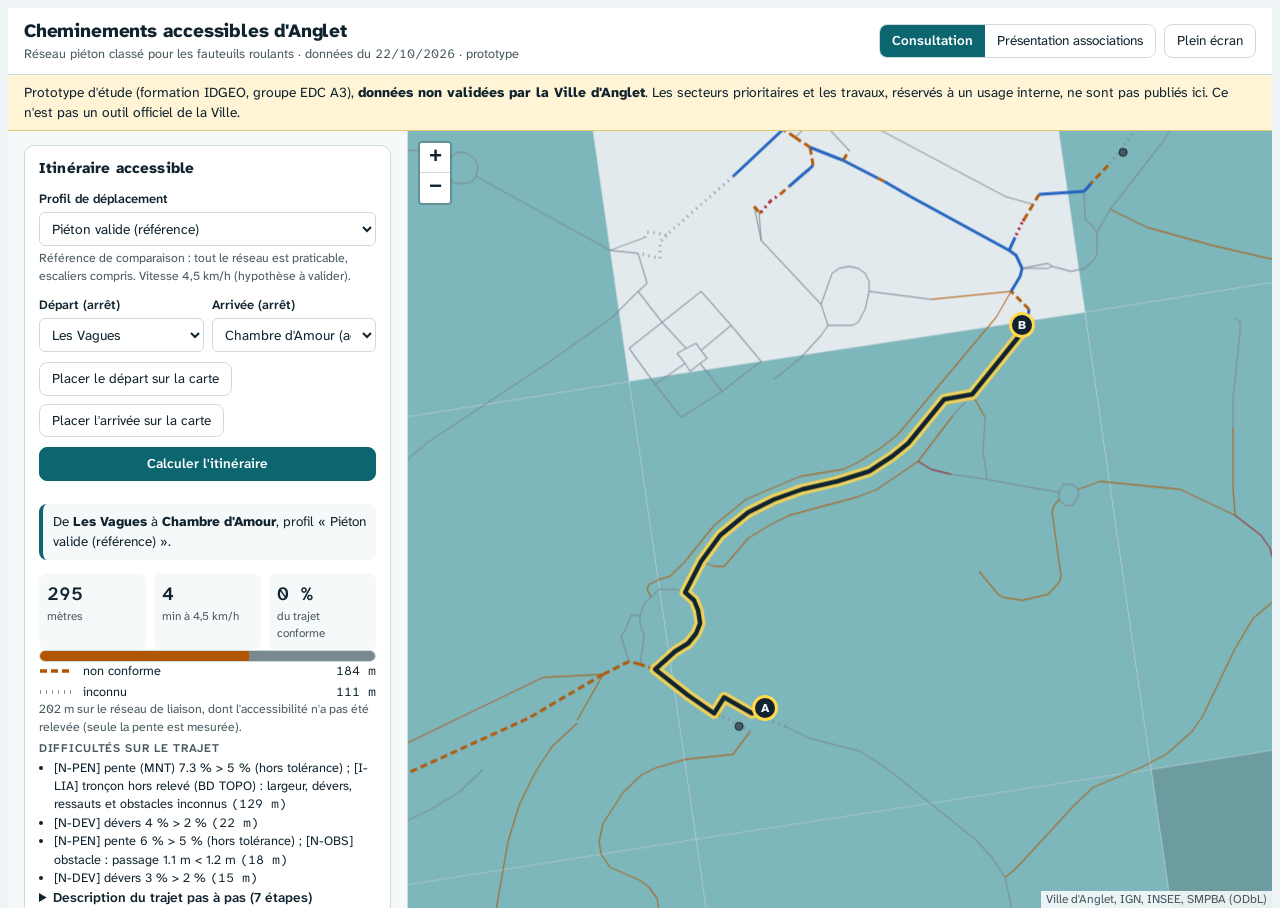
